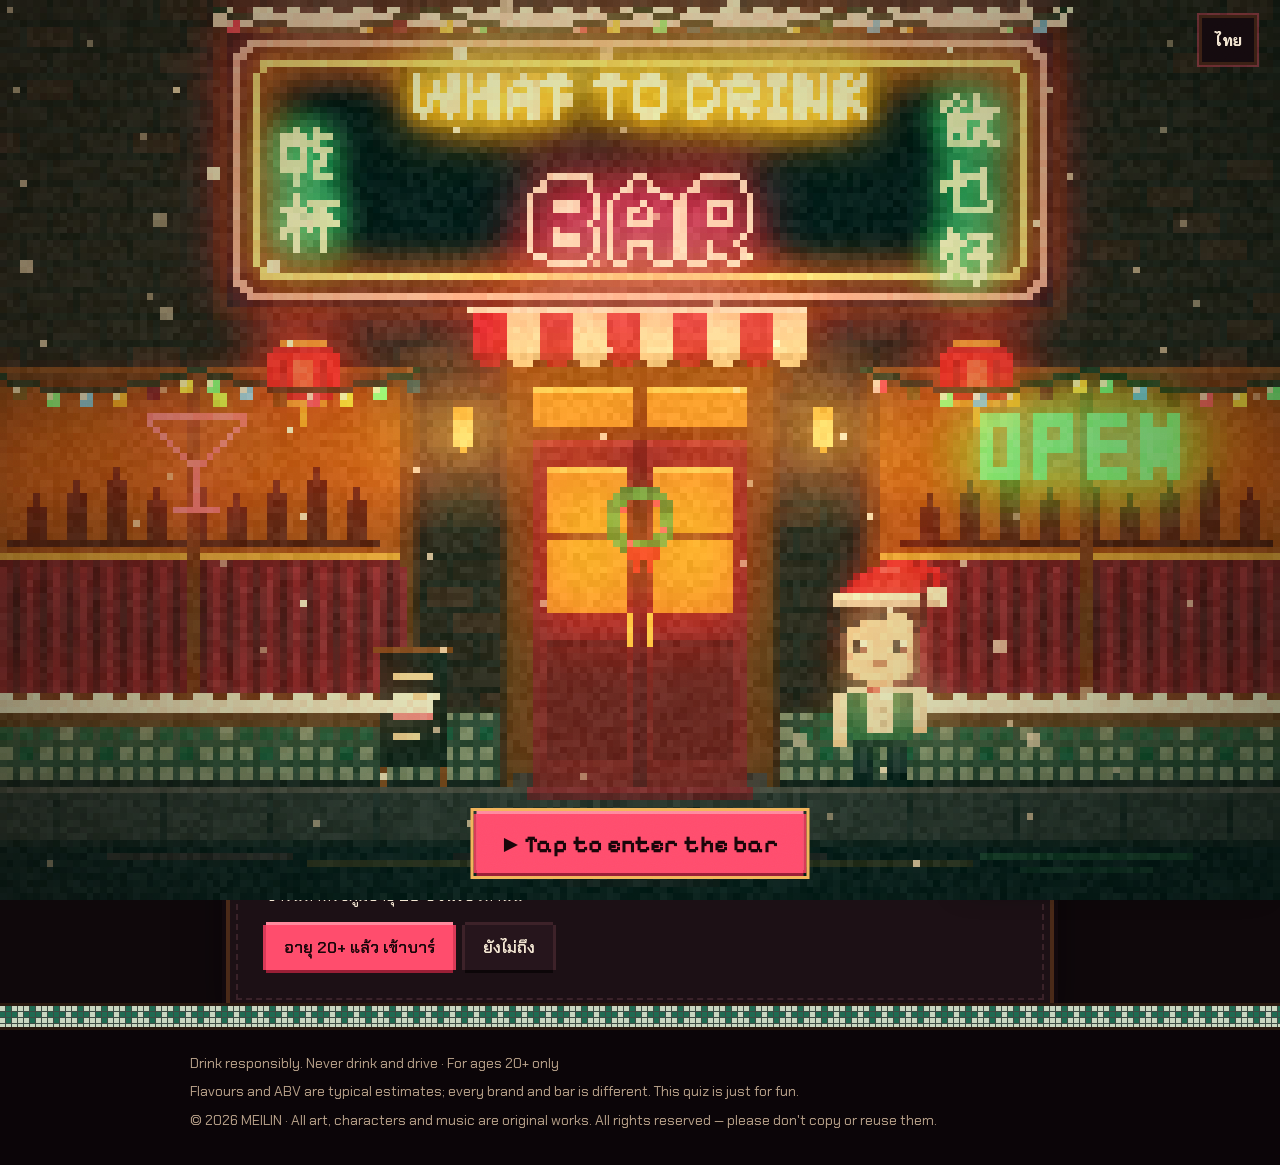
==== what-to-drink/index.html @ ad839361 "Add WHAT TO DRINK BAR game page and link it from projects Co-Authored-By: Claude Opus 5.5 <noreply@a" ====
<!DOCTYPE html>
<html lang="th">
<head>
<meta charset="utf-8">
<meta name="robots" content="noai, noimageai">
<meta name="author" content="MEILIN">
<meta name="viewport" content="width=device-width,initial-scale=1">
<title>วันนี้ดื่มอะไรดี? — What To Drink Bar</title>
<link rel="preconnect" href="https://fonts.googleapis.com">
<link rel="preconnect" href="https://fonts.gstatic.com" crossorigin>
<link href="https://fonts.googleapis.com/css2?family=Chakra+Petch:wght@400;600;700&family=Pixelify+Sans:wght@500;700&family=VT323&family=Noto+Serif+Thai:wght@400;600;700&family=Playfair+Display:ital,wght@0,700;0,800;1,500;1,600&display=swap" rel="stylesheet">
<link href="https://fonts.googleapis.com/css2?family=Noto+Sans+TC:wght@900&text=%E4%BB%8A%E6%99%9A%E9%A3%B2%E4%B9%9C%E5%A5%BD%E4%B9%BE%E6%9D%AF%E9%85%92%E5%90%A7%E9%A6%99%E6%B8%AF%E5%A4%9C%E9%A3%B2%E5%93%81%E5%96%AE%E5%AE%8C&display=swap" rel="stylesheet">
<style>:root{color-scheme:dark;--bg:#0f080b;--wall:#1b0e13;--panel:#1c1015;--panel2:#26151c;--wood:#4a2a18;--wood2:#7a4a2a;--ink:#f3e6d2;--mute:#bba48c;--lamp:#f2b45a;--neon:#ff4d6d;--glass:#9fd8e0;--line:#3d2229}:root[data-theme=light],:root[data-theme=dark]{color-scheme:dark}*{box-sizing:border-box;min-width:0}body{margin:0;background:var(--bg);color:var(--ink);font:16px/1.6 "Chakra Petch",system-ui,sans-serif;overflow-x:clip}.px-font,h1,h2,h3,.nm{font-family:"Pixelify Sans","Chakra Petch",monospace}a{color:var(--lamp)}header{display:flex;align-items:center;justify-content:space-between;gap:12px;flex-wrap:wrap;padding:12px max(4vw,16px);background:#0b0508;border-bottom:4px solid #24121a}.logo{display:flex;align-items:center;gap:10px;font:700 22px "Pixelify Sans",monospace;color:var(--neon);text-shadow:0 0 8px rgba(255,77,109,.6);text-decoration:none}.logo span{color:var(--ink);text-shadow:none;font-family:"Chakra Petch";font-size:15px;font-weight:600}nav{display:flex;gap:6px;flex-wrap:wrap}nav a{color:var(--mute);text-decoration:none;padding:10px 12px;font-weight:600}nav a:hover,nav a:focus-visible{color:var(--ink);outline:none;background:#1e1016}.hero{position:relative;background:var(--wall)}#scene{display:block;width:100%;height:clamp(230px,56.25vw,600px);object-fit:cover;object-position:50% 25%;image-rendering:pixelated}.wrap{max-width:1240px;margin:0 auto;padding:0 max(4vw,16px)}.card{position:relative;max-width:820px;margin:-56px auto 0;background:var(--panel);padding:clamp(20px,3.4vw,36px);box-shadow:0 -4px 0 0 var(--wood),0 4px 0 0 var(--wood),-4px 0 0 0 var(--wood),4px 0 0 0 var(--wood),0 0 0 8px #12090d,0 18px 40px rgba(0,0,0,.6)}.card::before{content:"";position:absolute;inset:6px;border:2px dashed #3a2229;pointer-events:none}h1{font-size:clamp(32px,5vw,48px);line-height:1.3;margin:0 0 10px;padding-top:.08em;text-wrap:balance;color:var(--ink)}h2{font-size:clamp(26px,3.6vw,36px);line-height:1.3;margin:0 0 6px}.lead{color:var(--mute);margin:0 0 20px;max-width:60ch}.btn{appearance:none;border:0;cursor:pointer;font:600 16px "Chakra Petch",sans-serif;color:var(--ink);background:var(--panel2);padding:12px 18px;min-height:44px;box-shadow:0 -3px 0 0 var(--line),0 3px 0 0 #0c0608,-3px 0 0 0 var(--line),3px 0 0 0 var(--line);transition:background .12s,transform .06s}.btn:hover{background:#34202a}.btn:active{transform:translateY(2px)}.btn:focus-visible,.opt:focus-visible,input:focus-visible,.chip:focus-visible{outline:3px solid var(--lamp);outline-offset:3px}.btn.pri{background:var(--neon);color:#1a0509;box-shadow:0 -3px 0 0 #ff8a9e,0 3px 0 0 #9a1f36,-3px 0 0 0 #d93a58,3px 0 0 0 #d93a58}.btn.pri:hover{background:#ff6680}.row{display:flex;gap:12px;flex-wrap:wrap;align-items:center}.prog{display:flex;gap:4px;margin:0 0 18px}.prog i{flex:1;height:10px;background:#2c1820}.prog i.on{background:var(--lamp);box-shadow:0 0 6px rgba(242,180,90,.6)}.qn{font:500 14px/1.5 "Pixelify Sans","Chakra Petch",monospace;color:var(--lamp);margin:0 0 10px}.qt{font-size:clamp(21px,2.8vw,26px);line-height:1.3;font-weight:700;margin:0 0 18px;text-wrap:balance}.opts{display:grid;gap:10px}.opt{display:flex;gap:12px;align-items:center;text-align:left;width:100%;border:0;cursor:pointer;font:500 17px/1.4 "Chakra Petch",sans-serif;color:var(--ink);background:#22131a;padding:13px 16px;min-height:52px;box-shadow:inset 0 0 0 2px #36202a}.opt b{flex:none;display:grid;place-items:center;width:30px;height:30px;background:#3a2229;color:var(--lamp);font:700 15px "Pixelify Sans",monospace}.opt:hover{background:#2e1a23;box-shadow:inset 0 0 0 2px var(--lamp)}.opt:hover b{background:var(--lamp);color:#1a0d05}.back{margin-top:16px;background:none;box-shadow:none;color:var(--mute);padding:10px 0}.back:hover{background:none;color:var(--ink)}.res{display:grid;grid-template-columns:auto minmax(0,1fr);gap:clamp(18px,3vw,32px);align-items:start}.sprite{image-rendering:pixelated;display:block}.big{width:144px;height:180px;background:radial-gradient(circle at 50% 70%,rgba(242,180,90,.18),transparent 70%)}.tag{display:inline-block;font:600 13px "Chakra Petch";padding:3px 10px;background:#2e1a23;color:var(--lamp);margin-right:6px}.nm.huge{font-size:clamp(30px,5vw,46px);line-height:1.05;margin:8px 0 4px;color:var(--ink)}.match{font:700 18px "Pixelify Sans",monospace;color:var(--neon)}.why{margin:12px 0;color:var(--ink)}.bars{display:grid;grid-template-columns:auto minmax(0,1fr);gap:6px 12px;font-size:14px;color:var(--mute);margin:14px 0 6px;max-width:380px}.cells{display:flex;gap:3px;align-items:center}.cells i{width:22px;height:10px;background:#2c1820}.cells i.on{background:var(--glass)}.alts{display:grid;grid-template-columns:repeat(auto-fit,minmax(200px,1fr));gap:12px;margin-top:22px}.mini{display:flex;gap:12px;align-items:center;background:#22131a;padding:12px;box-shadow:inset 0 0 0 2px #36202a}.mini img{width:40px;height:50px;image-rendering:pixelated;flex:none}.mini .nm{font-size:17px;line-height:1.15}.mini small{display:block;color:var(--mute);font-size:13px}.sec{padding:clamp(40px,6vw,72px) 0}.tools{display:flex;gap:10px;flex-wrap:wrap;align-items:center;margin:18px 0 20px}input[type=search]{flex:1 1 240px;font:16px "Chakra Petch";color:var(--ink);background:#1a0e13;border:0;padding:12px 14px;min-height:44px;box-shadow:inset 0 0 0 2px #3a2229}.chip{border:0;cursor:pointer;font:600 15px "Chakra Petch";color:var(--mute);background:#1e1016;padding:10px 14px;min-height:44px}.chip[aria-pressed=true]{background:var(--lamp);color:#1a0d05}.count{color:var(--mute);font-size:14px;margin-left:auto}.shelf{display:grid;grid-template-columns:repeat(auto-fill,minmax(min(100%,250px),1fr));gap:12px}.it{display:flex;gap:12px;background:var(--panel);padding:14px;box-shadow:inset 0 0 0 2px #2c1820;border-bottom:6px solid var(--wood)}.it img{width:48px;height:60px;image-rendering:pixelated;flex:none}.it .nm{font-size:17px;line-height:1.15;margin:0 0 2px}.it p{margin:4px 0 0;font-size:14px;line-height:1.45;color:var(--mute)}.it .meta{font-size:13px;color:var(--lamp)}.empty{color:var(--mute);padding:30px 0}footer{background:#0b0508;color:var(--mute);font-size:14px;padding:28px max(4vw,16px);border-top:4px solid #24121a}footer p{max-width:900px;margin:0 auto 6px}.mk{display:grid;grid-template-columns:auto minmax(0,1fr);gap:clamp(16px,3vw,28px);align-items:start;margin:0 0 20px}.stage{width:156px;padding:14px 14px 10px;background:radial-gradient(ellipse at 50% 35%,rgba(242,180,90,.28),transparent 70%),#130a0d;text-align:center;box-shadow:inset 0 -8px 0 #3a2014}.stage canvas{width:128px;height:192px;margin:0 auto}.stage div{font:700 15px "Pixelify Sans","Chakra Petch";color:var(--lamp);margin-top:6px;min-height:22px}.ctl{display:grid;gap:12px}.grp{display:flex;flex-wrap:wrap;gap:8px;align-items:center}.grp>span{flex:0 0 84px;color:var(--mute);font-size:14px}.sw{width:44px;height:44px;border:0;cursor:pointer;box-shadow:inset 0 0 0 3px #12090d}.sw[aria-pressed=true]{box-shadow:inset 0 0 0 3px #12090d,0 0 0 3px var(--lamp)}.sw:focus-visible{outline:3px solid var(--glass);outline-offset:3px}input[type=text]{width:100%;font:16px "Chakra Petch";color:var(--ink);background:#1a0e13;border:0;padding:11px 14px;min-height:44px;box-shadow:inset 0 0 0 2px #3a2229}input[type=text]:focus-visible{outline:3px solid var(--lamp);outline-offset:3px}.sub{font-weight:700;font-size:19px;margin:6px 0 4px}.sub small{font-weight:400;color:var(--mute);font-size:14px}.outs{display:grid;grid-template-columns:repeat(auto-fill,minmax(min(100%,168px),1fr));gap:10px;margin:10px 0 20px}.oc{display:flex;flex-direction:column;align-items:center;text-align:center;gap:4px;border:0;cursor:pointer;background:#22131a;color:var(--ink);padding:12px 10px;box-shadow:inset 0 0 0 2px #36202a;font:inherit}.oc:hover{background:#2a1820}.oc:focus-visible{outline:3px solid var(--lamp);outline-offset:3px}.oc img{width:48px;height:72px;image-rendering:pixelated}.oc b{font:700 16px "Pixelify Sans","Chakra Petch"}.oc small{color:var(--mute);font-size:13px;line-height:1.35}.oc[aria-pressed=true]{box-shadow:inset 0 0 0 3px var(--lamp);background:#2e1a23}.duo{display:flex;align-items:flex-end;gap:4px;padding:14px 12px 10px;background:radial-gradient(ellipse at 50% 40%,rgba(242,180,90,.22),transparent 70%),#130a0d;box-shadow:inset 0 -8px 0 #3a2014}.duo{justify-content:center}.duo .gl{width:144px;height:180px}.qt .sit.me{color:var(--glass)}.order{margin:14px 0 4px;padding:12px 14px;background:#22131a;box-shadow:inset 4px 0 0 var(--lamp);max-width:520px}.order b{display:block;font-size:14px;color:var(--lamp);margin-bottom:2px}.qt .sit{display:block;font:600 14px "Chakra Petch";color:var(--neon);margin-bottom:4px}.cut{position:fixed;inset:0;z-index:50;background:#0a0507;display:flex;flex-direction:column;align-items:center;justify-content:center;gap:14px;padding:16px}.cut canvas{width:min(96vw,calc(72vh*16/9));aspect-ratio:16/9;height:auto;image-rendering:pixelated;box-shadow:0 0 0 4px #3a2014,0 0 60px rgba(255,77,109,.25)}.cut p{margin:0;min-height:1.6em;font:600 clamp(19px,3vw,26px) "Chakra Petch",sans-serif;color:#fff4a8;text-align:center;text-shadow:2px 2px 0 #000,-2px 2px 0 #000,2px -2px 0 #000,-2px -2px 0 #000;letter-spacing:.02em}.cut .skip{position:absolute;top:14px;right:14px}.arc{margin:22px 0 0;padding:18px 20px;background:#22131a;box-shadow:inset 0 0 0 2px #36202a;text-align:center}.arc .en{display:inline-block;font:700 clamp(26px,4.4vw,38px) "Pixelify Sans","Chakra Petch";background:var(--neon);color:#1a0509;padding:6px 22px;box-shadow:0 4px 0 #9a1f36}.arc .th{margin:12px 0 10px;color:var(--glass);font-weight:600}.chips{display:flex;flex-wrap:wrap;gap:8px;justify-content:center}.chips span{padding:6px 14px;background:#2e1a23;box-shadow:inset 0 0 0 2px var(--lamp);color:var(--ink);font-weight:600}.info{display:grid;gap:12px;margin-top:14px}.info section{padding:16px 18px;background:#1f1117;box-shadow:inset 0 0 0 2px #2e1a22}.info h3{margin:0 0 6px;font-size:19px;color:var(--lamp)}.info p{margin:0 0 8px}.info ul{margin:4px 0 0;padding-left:20px}.info li{margin:4px 0}.info .rare{color:var(--mute);font-size:14px;margin:8px 0 0}.sd{list-style:none;padding:0!important}.sd b{color:var(--glass);margin-right:6px}.share{margin-top:18px;padding:18px;background:#1f1117;box-shadow:inset 0 0 0 2px #2e1a22;display:grid;grid-template-columns:minmax(0,220px) minmax(0,1fr);gap:18px;align-items:start}.share img{width:100%;aspect-ratio:9/16;display:block;box-shadow:0 0 0 3px #3a2014;background:#140a0e}.share h3{margin:0 0 6px;font-size:19px;color:var(--lamp)}@media(max-width:600px){.share{grid-template-columns:1fr}.share img{max-width:240px}}.hero{overflow:hidden}.hero::before{content:"";position:absolute;left:0;right:0;top:0;height:clamp(10px,2.2vw,22px);background:#000;z-index:1}.stamp{position:absolute;bottom:clamp(40px,7.5vw,76px);right:max(4vw,16px);z-index:1;font:clamp(16px,2.4vw,24px) "VT323",monospace;color:#ff8a2a;text-shadow:0 0 6px rgba(255,120,40,.8);letter-spacing:.08em;pointer-events:none}body::after{content:"";position:fixed;inset:0;pointer-events:none;z-index:60;opacity:.07;mix-blend-mode:overlay;background-image:url("data:image/svg+xml,%3Csvg xmlns='http://www.w3.org/2000/svg' width='160' height='160'%3E%3Cfilter id='n'%3E%3CfeTurbulence type='fractalNoise' baseFrequency='.9' numOctaves='2' stitchTiles='stitch'/%3E%3C/filter%3E%3Crect width='100%25' height='100%25' filter='url(%23n)'/%3E%3C/svg%3E")}.juke{position:fixed;right:max(2vw,10px);bottom:max(2vw,10px);z-index:55;display:flex;align-items:center;gap:6px;background:#140a0e;padding:6px;box-shadow:0 0 0 3px #3a2014,0 10px 30px rgba(0,0,0,.6);max-width:calc(100vw - 20px)}.juke button{appearance:none;border:0;cursor:pointer;background:#2a1820;color:var(--ink);font:600 15px "Chakra Petch";min-width:44px;min-height:44px;padding:0 10px}.juke button:hover{background:#3a2229}.juke button:focus-visible{outline:3px solid var(--lamp);outline-offset:2px}.juke .pl{background:var(--neon);color:#1a0509}.juke .tt{padding:0 8px;line-height:1.2;min-width:0}.juke .tt b{display:block;font-size:14px;white-space:nowrap;overflow:hidden;text-overflow:ellipsis;max-width:180px}.juke .tt small{color:var(--mute);font-size:12px;white-space:nowrap}@media(max-width:600px){.juke .tt b{max-width:110px}}.nb{appearance:none;border:0;background:none;cursor:pointer;color:var(--mute);font:600 16px "Chakra Petch";padding:10px 12px;min-height:44px}.nb:hover,.nb:focus-visible{color:var(--ink);outline:none;background:#1e1016}.nb.nbk{color:var(--lamp)}body:not(.in) .in-only{display:none}body.focus nav,body.focus footer,body.focus .jmini .tt{display:none}body.focus .jmini{opacity:.75}body.focus .jmini:hover,body.focus .jmini:focus-within{opacity:1}body.lock{overflow:hidden}.jmini{position:fixed;right:max(2vw,10px);bottom:max(2vw,10px);z-index:55;display:flex;align-items:center;gap:6px;background:#140a0e;padding:5px;box-shadow:0 0 0 3px #3a2014,0 10px 30px rgba(0,0,0,.6);max-width:calc(100vw - 20px);transition:opacity .2s}.jmini button{appearance:none;border:0;cursor:pointer;background:#2a1820;color:var(--ink);font:600 15px "Chakra Petch";min-width:44px;min-height:44px;padding:0 8px;display:grid;place-items:center}.jmini button:hover{background:#3a2229}.jmini button:focus-visible{outline:3px solid var(--lamp);outline-offset:2px}.jmini .pl{background:var(--neon);color:#1a0509}.jmini .jo svg{display:block;image-rendering:pixelated}.jmini .tt{padding:0 8px;line-height:1.2}.jmini .tt b{display:block;font-size:14px;white-space:nowrap;overflow:hidden;text-overflow:ellipsis;max-width:180px}.jmini .tt small{color:var(--mute);font-size:12px;white-space:nowrap}@media(max-width:600px){.jmini .tt b{max-width:110px}}.ov.lg{z-index:57;padding:14px 10px 200px;background:#0b0608}body.lgon .jmini{z-index:58}.lgw{width:min(960px,100%)}.ntbar{display:flex;align-items:center;gap:12px;margin:0 0 8px;font:600 15px "Chakra Petch",sans-serif;color:var(--lamp)}.ntpr{flex:1;height:6px;background:#2c1820}.ntpr i{display:block;height:100%;width:0;background:var(--neon);transition:width .4s}.ntui{margin-top:12px;padding:14px 16px;background:#140a0e;box-shadow:inset 0 0 0 2px #3a2014;min-height:150px}.ntnar{margin:0 0 8px;color:var(--mute);font-style:italic}.ntsay{margin:0 0 10px;font-size:17px;line-height:1.55}.ntsay b{display:block;font:700 13px "Chakra Petch",sans-serif;color:var(--neon);margin-bottom:2px}.ntout{margin:0 0 10px;color:var(--glass);min-height:1em}.ntc{flex-direction:column;align-items:stretch}.ntc .btn{text-align:left}.ntpath{display:flex;flex-wrap:wrap;gap:4px;margin:10px 0 0}.ntpath i{width:14px;height:14px;background:#5a4a50}.ntpath i.g{background:#4ac07a}.ntpath i.r{background:#e8304a}.lghd{display:flex;justify-content:space-between;align-items:center;gap:12px;margin:0 0 10px}.lghd h2{margin:0;font:700 clamp(22px,3vw,30px) "Pixelify Sans","Chakra Petch";color:var(--ink);display:flex;align-items:center;gap:10px}.lgst{position:relative;overflow:hidden;box-shadow:0 0 0 3px #3a2014,0 12px 40px rgba(0,0,0,.6);background:#0a0507}.lgst canvas{display:block;width:100%;height:auto;image-rendering:pixelated;transition:transform .9s ease,filter .9s}.lgbt{position:absolute;left:43.3%;top:41%;width:13.4%;height:33%;appearance:none;border:0;background:none;cursor:pointer;padding:0}.lgbt:focus-visible{outline:3px solid var(--lamp)}.lgm{display:flex;align-items:center;gap:12px;margin:14px 0 4px}.lgbar{flex:1;height:16px;background:#1a0e12;box-shadow:inset 0 0 0 2px #3d2229}.lgbar i{display:block;height:100%;width:0;background:linear-gradient(90deg,#5aff9a,#f2b45a 45%,#ff4d6d 75%,#c070ff);transition:width .6s}.lgm b{font:700 17px "Pixelify Sans","Chakra Petch";min-width:7.5em;text-align:right;color:var(--lamp)}.lgs{display:flex;flex-wrap:wrap;justify-content:space-between;gap:4px 16px;margin:0 0 14px;color:var(--mute);font-size:14px}.lgact{margin-bottom:12px}.lgmenu{background:#1c1015;box-shadow:inset 0 0 0 2px #36202a;padding:12px;margin-bottom:12px}.lgmenu input{width:100%;font:16px "Chakra Petch";padding:10px 12px;background:#0f080b;color:var(--ink);border:0;box-shadow:inset 0 0 0 2px #3d2229;min-height:44px}.lgchips{display:flex;flex-wrap:wrap;gap:6px;margin:10px 0}.lglist{display:grid;grid-template-columns:repeat(auto-fill,minmax(min(100%,210px),1fr));gap:6px;max-height:min(52vh,460px);overflow:auto;padding-right:4px}.lgd{display:grid;grid-template-columns:32px minmax(0,1fr);grid-template-rows:auto auto;column-gap:10px;align-items:center;text-align:left;border:0;cursor:pointer;background:#26151c;color:var(--ink);padding:6px 10px 6px 6px;font:inherit;min-height:52px}.lgd:hover,.lgd:focus-visible{background:#33202a;outline:2px solid var(--lamp)}.lgd img{grid-row:span 2;width:32px;height:40px;image-rendering:pixelated}.lgd b{font-size:15px;line-height:1.25}.lgd small{color:var(--mute);font-size:13px}.lgnone{color:var(--mute);margin:8px}.lgnote{font-size:13px;color:var(--mute);margin:6px 0 0}.lgin{margin-top:22px;padding:14px 16px;background:#1a0f14;box-shadow:inset 0 0 0 2px #2a5a46,0 0 18px rgba(58,216,144,.12)}.lgin p{margin:0 0 10px}.oc .tol{font-style:normal;color:var(--lamp);font:600 13px "Chakra Petch"}.lend{position:fixed;inset:0;z-index:59;background:#000;display:grid;place-items:center}.lfr{position:relative;width:min(100vw,177.7vh);aspect-ratio:16/9}.lfr canvas{display:block;width:100%;height:100%;image-rendering:pixelated}.lsub{position:absolute;left:4%;right:4%;bottom:1.2%;margin:0;text-align:center;color:#fff;font:600 clamp(13px,2.1vw,22px)/1.3 "Chakra Petch",sans-serif;text-shadow:0 0 3px #000,0 2px 0 #000,0 -1px 0 #000}.lsub small{display:block;font-size:.72em;color:#f2e8a0;font-weight:400}.lcard{position:fixed;inset:0;overflow:auto;display:flex;flex-direction:column;align-items:center;justify-content:center;gap:8px;padding:6% 8%;text-align:center;background:rgba(6,2,4,.78)}.lcard .wan{margin:0;font:900 clamp(56px,11vw,120px)/1 "Noto Sans TC","Noto Sans CJK TC","PingFang TC",serif;color:#f4e4c8;text-shadow:0 0 18px rgba(255,77,109,.6)}.lcard h2{margin:0;font:700 clamp(20px,3vw,32px) "Pixelify Sans","Chakra Petch";color:var(--lamp)}.lmo{margin:0;max-width:44em;font-size:clamp(14px,1.7vw,17px)}.lstat{margin:0 0 6px;color:var(--mute);font-size:14px}.lend .skip{position:fixed;top:14px;right:14px;z-index:2}@media(max-width:600px){.lgm b{min-width:6em}.lcard{padding:4%}.lcard .lmo{font-size:13px}}.ov{position:fixed;inset:0;z-index:58;background:rgba(8,4,5,.88);overflow:auto;padding:68px 12px 40px;display:flex;justify-content:center;align-items:flex-start}.ov .ox{position:fixed;top:12px;right:12px;z-index:5}.strip{margin:16px 0 10px;text-align:center;font:600 13px "Chakra Petch";color:#ffe9b0;background:#1a0a06;padding:6px;box-shadow:inset 0 0 0 2px #c9a14a}.cards{display:grid;grid-template-columns:1fr 1fr;gap:6px;padding:10px;background:#140806;box-shadow:inset 0 0 0 3px #c9a14a,inset 0 0 20px rgba(255,180,100,.25)}@media(max-width:420px){.cards{grid-template-columns:1fr}}.tc{display:grid;grid-template-columns:auto minmax(0,1fr);align-items:stretch;border:0;padding:0;cursor:pointer;background:#f6ecd4;color:#2a140c;text-align:left;box-shadow:inset 0 0 0 2px #c8b48a;min-height:54px;font:inherit}.tc .no{display:grid;place-items:center;width:40px;background:#b8202e;color:#ffe9b0;font:700 15px "Pixelify Sans",monospace}.tc .ti{padding:5px 9px;display:flex;flex-direction:column;justify-content:center;line-height:1.25}.tc .ti b{font-size:14.5px;white-space:nowrap;overflow:hidden;text-overflow:ellipsis}.tc .ti small{font-size:12px;color:#6a4a32;border-top:1px solid #d8c4a0;margin-top:3px;padding-top:2px;white-space:nowrap;overflow:hidden;text-overflow:ellipsis}.tc:hover{background:#fff6e0}.tc:focus-visible{outline:3px solid var(--lamp);outline-offset:2px}.tc[aria-pressed=true]{box-shadow:inset 0 0 0 3px var(--neon),0 0 14px rgba(255,77,109,.55)}.tc[aria-pressed=true] .no{background:var(--neon);color:#1a0509}.jctl{display:flex;justify-content:center;gap:10px;margin:16px 0 8px}.jopts{display:flex;gap:6px 18px;justify-content:center;flex-wrap:wrap;color:#ffe9b0;font-size:14px}.coin{position:absolute;right:14px;top:50%;transform:translateY(-50%);background:#1a0a06;color:var(--lamp);font:22px/1 "VT323",monospace;padding:4px 8px;box-shadow:inset 0 0 0 2px #c9a14a}.bkov{align-items:flex-start}.book{width:min(1100px,100%);margin:0 auto}.gbtn{appearance:none;cursor:pointer;margin-top:18px;background:transparent;color:#f3d890;border:2px solid #c9a14a;padding:10px 22px;min-height:46px;font:600 16px "Noto Serif Thai",serif;letter-spacing:.04em}.gbtn:hover{background:rgba(201,161,74,.15)}.gbtn:focus-visible{outline:3px solid #f3d890;outline-offset:3px}.bkbar{display:flex;flex-wrap:wrap;gap:10px;align-items:flex-end;justify-content:space-between;margin:0 0 -2px;padding:0 10px}.ribs{display:flex;flex-wrap:wrap;gap:6px}.rib{appearance:none;border:0;cursor:pointer;background:var(--c);color:#fff4dc;font:600 14px "Noto Serif Thai",serif;padding:8px 12px 16px;min-height:44px;clip-path:polygon(0 0,100% 0,100% 100%,50% 80%,0 100%);transition:transform .15s}.rib:hover,.rib[aria-current=true]{transform:translateY(4px)}.rib:focus-visible{outline:3px solid #f3d890;outline-offset:2px}.bksearch{display:flex;gap:8px;align-items:center;flex:1 1 260px;max-width:380px;margin-bottom:8px}.bksearch input{flex:1;font:16px "Noto Serif Thai",serif;color:#2a1a12;background:#f6ecd6;border:0;padding:10px 12px;min-height:44px;box-shadow:inset 0 0 0 2px #c9a14a}.bksearch input:focus-visible{outline:3px solid var(--lamp);outline-offset:2px}.spread{position:relative;display:grid;grid-template-columns:1fr 1fr;background:linear-gradient(90deg,#4a0f18,#6a1a24 49.5%,#2a080e 50%,#6a1a24 50.5%,#4a0f18);padding:12px;border-radius:8px;box-shadow:0 0 0 3px #2a0a10,0 30px 60px rgba(0,0,0,.7);perspective:2200px}.spread.one{grid-template-columns:1fr}.pg{position:relative;color:#2a1a12;padding:30px clamp(20px,3vw,40px) 52px;font:15px/1.6 "Noto Serif Thai",serif;min-height:640px;background:linear-gradient(90deg,#efe0c0,#f6ecd6 9%,#f8eedb 50%,#f6ecd6 91%,#ecdcb8)}.pg.L,.face.L{border-radius:4px 0 0 4px;box-shadow:inset -28px 0 30px -20px rgba(80,44,10,.5),inset 0 0 0 1px #d8c4a0}.pg.R,.face.R{border-radius:0 4px 4px 0;box-shadow:inset 28px 0 30px -20px rgba(80,44,10,.5),inset 0 0 0 1px #d8c4a0}.spread.one .pg.L{border-radius:4px;box-shadow:inset 0 0 0 1px #d8c4a0,inset 18px 0 24px -18px rgba(80,44,10,.4)}.pg.turn{animation:turn .35s ease-out}@keyframes turn{from{opacity:.2;transform:translateX(18px)}}.run{font:italic 600 13px "Playfair Display","Noto Serif Thai",serif;color:#8a5a3a;text-align:center;letter-spacing:.14em;border-bottom:1px solid #c8a878;padding-bottom:6px;margin-bottom:14px}.folio{position:absolute;bottom:16px;left:0;right:0;text-align:center;font:italic 500 15px "Playfair Display",serif;color:#8a5a3a}.orn{color:#a8783a;text-align:center;letter-spacing:.3em}.chap{text-align:center;margin:4px 0 12px}.chap span{font:italic 600 15px "Playfair Display","Noto Serif Thai",serif;color:#8a5a3a;letter-spacing:.1em}.chap h3{margin:2px 0 6px;font:800 clamp(28px,3.4vw,36px)/1.35 "Playfair Display","Noto Serif Thai",serif;color:#6a1420}.chap p{margin:0 auto 6px;max-width:44ch;font-size:14px;color:#5a3a26}.be{display:grid;grid-template-columns:40px minmax(0,1fr);gap:14px;padding:11px 6px;border-bottom:1px dotted #c8a878}.be:last-of-type{border-bottom:0}.be img{width:40px;height:50px;image-rendering:pixelated;margin-top:4px}.be-h{display:flex;align-items:baseline;gap:8px}.be-n{font:700 19px/1.2 "Playfair Display","Noto Serif Thai",serif;color:#2a1208}.be-dots{flex:1;min-width:16px;border-bottom:2px dotted #a88a60;transform:translateY(-5px)}.be-abv{font:italic 600 15px "Playfair Display",serif;color:#8a1a26;white-space:nowrap}.be-d{margin:3px 0 0;font-size:14.5px;line-height:1.55}.be-t{margin:3px 0 0;font-size:13px;color:#7a5a3e;font-style:italic}.be.hl{background:rgba(201,161,74,.25);box-shadow:inset 0 0 0 2px #c9a14a}.intro{text-align:center;padding-top:30px}.intro .kick{font:italic 600 15px "Playfair Display",serif;color:#8a5a3a;letter-spacing:.12em;margin:0}.intro h3{margin:8px 0 2px;font:800 40px/1.35 "Noto Serif Thai",serif;color:#6a1420}.intro .sub{font:italic 600 17px "Playfair Display",serif;color:#8a5a3a;margin:0 0 10px}.intro p{max-width:40ch;margin:10px auto}.how{margin:22px auto 10px;max-width:380px;text-align:left;padding:14px 16px;box-shadow:inset 0 0 0 1px #c8a878;background:rgba(255,255,255,.35)}.how b{display:block;text-align:center;font-weight:700;color:#6a1420;margin-bottom:6px}.small{font-size:13px;color:#7a5a3e}.toch{margin:8px 0 18px;text-align:center;font:800 34px "Noto Serif Thai",serif;color:#6a1420}.toc{list-style:none;padding:0;margin:0 auto;max-width:440px}.toc li{margin:0 0 6px}.toc button{appearance:none;border:0;background:none;cursor:pointer;width:100%;display:flex;align-items:baseline;gap:10px;padding:10px 4px;font:inherit;color:#2a1a12;text-align:left;min-height:44px}.toc button:hover{background:rgba(201,161,74,.18)}.toc button:focus-visible{outline:2px solid #8a1a26}.toc span{font:italic 600 15px "Playfair Display",serif;color:#8a5a3a;flex:none;width:64px}.toc b{font-size:18px}.toc i{flex:1;border-bottom:2px dotted #a88a60;transform:translateY(-5px)}.toc em{font:italic 600 16px "Playfair Display",serif;color:#8a1a26}.endp{text-align:center;padding-top:34%;color:#7a5a3e}.endp .orn{font-size:28px}.flip{position:absolute;top:12px;bottom:12px;width:calc(50% - 12px);transform-style:preserve-3d;z-index:3;pointer-events:none}.flip.fwd{left:50%;transform-origin:left center;animation:flipF .6s ease-in-out forwards}.flip.back{left:12px;transform-origin:right center;animation:flipB .6s ease-in-out forwards}.flip .face{position:absolute;inset:0;min-height:0;overflow:hidden;backface-visibility:hidden;-webkit-backface-visibility:hidden}.flip .face.b{transform:rotateY(180deg)}@keyframes flipF{to{transform:rotateY(-180deg)}}@keyframes flipB{to{transform:rotateY(180deg)}}.bknav{display:flex;align-items:center;justify-content:center;gap:14px;margin:14px 0 0;color:#e8c878;font:italic 600 15px "Playfair Display","Noto Serif Thai",serif}.bknav .gbtn{margin:0;padding:8px 16px}.bknav .gbtn:disabled{opacity:.35;cursor:default}@media(max-width:600px){.pg{min-height:0;padding:24px 18px 50px}.bkbar{padding:0}}.jk{--p:6px;position:relative;width:min(520px,100%);margin:0 auto;padding:6px;background:#120603;clip-path:polygon(calc(5*var(--p)) 0,calc(100% - 5*var(--p)) 0,calc(100% - 5*var(--p)) var(--p),calc(100% - 3*var(--p)) var(--p),calc(100% - 3*var(--p)) calc(2*var(--p)),calc(100% - 2*var(--p)) calc(2*var(--p)),calc(100% - 2*var(--p)) calc(3*var(--p)),calc(100% - var(--p)) calc(3*var(--p)),calc(100% - var(--p)) calc(5*var(--p)),100% calc(5*var(--p)),100% 100%,0 100%,0 calc(5*var(--p)),var(--p) calc(5*var(--p)),var(--p) calc(3*var(--p)),calc(2*var(--p)) calc(3*var(--p)),calc(2*var(--p)) calc(2*var(--p)),calc(3*var(--p)) calc(2*var(--p)),calc(3*var(--p)) var(--p),calc(5*var(--p)) var(--p))}.jkb{padding:16px 16px 16px;clip-path:polygon(calc(5*var(--p)) 0,calc(100% - 5*var(--p)) 0,calc(100% - 5*var(--p)) var(--p),calc(100% - 3*var(--p)) var(--p),calc(100% - 3*var(--p)) calc(2*var(--p)),calc(100% - 2*var(--p)) calc(2*var(--p)),calc(100% - 2*var(--p)) calc(3*var(--p)),calc(100% - var(--p)) calc(3*var(--p)),calc(100% - var(--p)) calc(5*var(--p)),100% calc(5*var(--p)),100% 100%,0 100%,0 calc(5*var(--p)),var(--p) calc(5*var(--p)),var(--p) calc(3*var(--p)),calc(2*var(--p)) calc(3*var(--p)),calc(2*var(--p)) calc(2*var(--p)),calc(3*var(--p)) calc(2*var(--p)),calc(3*var(--p)) var(--p),calc(5*var(--p)) var(--p));background:repeating-linear-gradient(0deg,transparent 0 22px,rgba(0,0,0,.22) 22px 24px),linear-gradient(90deg,#3a180a 0 6px,#5a2a12 6px 12px,#7a4020 12px calc(100% - 12px),#5a2a12 calc(100% - 12px) calc(100% - 6px),#2a1006 calc(100% - 6px))}#jkcv{display:block;width:min(100%,400px);height:auto;aspect-ratio:128/112;margin:0 auto;image-rendering:pixelated}.jnow{margin:12px 0 0;padding:8px 10px;text-align:center;font:700 15px "Pixelify Sans","Chakra Petch",monospace;color:#ffb04a;background:#140806;box-shadow:inset 0 0 0 3px #2a1206,0 0 0 3px #c9a14a;min-height:3.4em}.jnow small{display:block;color:#c89a5a;font:500 13px "Chakra Petch",sans-serif}.strip{font-family:"Pixelify Sans","Chakra Petch",monospace}.cbtn{appearance:none;border:0;cursor:pointer;min-width:58px;min-height:48px;padding:0 14px;font:700 16px "Pixelify Sans","Chakra Petch",monospace;color:#1a0a04;background:#c8ccd4;box-shadow:inset 4px 4px 0 #f4f6fa,inset -4px -4px 0 #8a8e98,0 0 0 3px #1a0a04,0 7px 0 0 #1a0a04}.cbtn.jbg{background:#ff4d6d;color:#fff;min-width:124px;box-shadow:inset 4px 4px 0 #ff9aac,inset -4px -4px 0 #b02a44,0 0 0 3px #1a0a04,0 7px 0 0 #1a0a04}.cbtn:active{transform:translateY(4px);box-shadow:inset 4px 4px 0 #8a8e98,inset -4px -4px 0 #f4f6fa,0 0 0 3px #1a0a04}.cbtn.jbg:active{box-shadow:inset 4px 4px 0 #b02a44,inset -4px -4px 0 #ff9aac,0 0 0 3px #1a0a04}.cbtn:focus-visible{outline:3px solid var(--lamp);outline-offset:5px}.jctl{margin:18px 0 14px}.tg{display:flex;gap:8px;align-items:center;min-height:44px;cursor:pointer;font-family:"Pixelify Sans","Chakra Petch",monospace}.tg input{appearance:none;-webkit-appearance:none;width:22px;height:22px;margin:0;background:#140806;box-shadow:inset 0 0 0 3px #c9a14a;cursor:pointer}.tg input:checked{background:#ff4d6d;box-shadow:inset 0 0 0 3px #c9a14a,inset 0 0 0 6px #140806}.tg input:focus-visible{outline:3px solid var(--lamp);outline-offset:2px}.grill{position:relative;height:60px;margin:10px 0 0;background:repeating-linear-gradient(90deg,#c8ccd4 0 6px,#1a0a04 6px 12px);box-shadow:inset 0 0 0 4px #8a8e98,inset 0 0 0 8px #1a0a04}.cover{width:min(400px,84vw);margin:10px auto;text-align:center}.covbtn{appearance:none;border:0;padding:0;background:none;cursor:pointer;display:block;width:100%;transform-origin:left center}.covbtn canvas{display:block;width:100%;height:auto;aspect-ratio:3/4;image-rendering:pixelated;box-shadow:8px 8px 0 #0a0406}.covbtn:hover canvas{filter:brightness(1.1)}.covbtn:focus-visible{outline:3px solid #f3d890;outline-offset:6px}.covtap{margin:24px 0 4px;font:700 18px "Pixelify Sans","Chakra Petch",monospace;color:#f3d890;animation:fblink 1.1s steps(2) infinite}.cover .ct{margin:0;font:14px "Chakra Petch",sans-serif;color:#d8b878}.cover.opening .covbtn{animation:coverOpen .65s ease-in forwards}.cover.opening .covtap,.cover.opening .ct{visibility:hidden}@keyframes coverOpen{to{transform:perspective(1600px) rotateY(-95deg);opacity:0}}@keyframes fblink{50%{opacity:.4}}.sr{position:absolute;width:1px;height:1px;overflow:hidden;clip-path:inset(50%);white-space:nowrap}body.atfront{overflow:hidden}.front{position:fixed;inset:0;z-index:56;background:#07060d;overflow:hidden}.front canvas{position:absolute;top:0;display:block;image-rendering:pixelated;cursor:pointer}.fgo{position:absolute;left:50%;bottom:max(3vh,14px);transform:translateX(-50%);white-space:nowrap;font:700 clamp(18px,3vw,24px) "Pixelify Sans","Chakra Petch",monospace;padding:14px 26px;animation:fblink 1.1s steps(2) infinite}.fgo:active{transform:translate(-50%,2px)}.fgo:hover,.fgo:focus-visible{animation:none}.flang{position:absolute;top:max(2vh,10px);right:max(2vw,10px);z-index:2;appearance:none;border:0;cursor:pointer;background:#140a0e;color:var(--ink);font:700 16px "Pixelify Sans","Chakra Petch",monospace;min-width:52px;min-height:44px;padding:0 12px;box-shadow:0 0 0 3px #3a2014,0 0 0 5px #ff4d6d55}.flang:hover,.flang:focus-visible{background:#2a1820;outline:3px solid var(--lamp);outline-offset:3px}.nb.nbl{color:var(--ink);font-family:"Pixelify Sans","Chakra Petch",monospace;letter-spacing:.04em}.bt{position:absolute;z-index:2;appearance:none;border:0;background:none;cursor:pointer;padding:0}.bt:focus-visible{outline:3px solid var(--lamp);outline-offset:2px}.bthint{position:absolute;left:50%;bottom:100%;transform:translateX(-50%);white-space:nowrap;background:#f3e6d2;color:#1a0d05;font:700 13px "Pixelify Sans","Chakra Petch",monospace;padding:4px 8px;box-shadow:0 0 0 3px #1a0d05;animation:bob 1s steps(2) infinite}.bthint::after{content:"";position:absolute;left:50%;top:100%;margin-left:-3px;width:6px;height:6px;background:#f3e6d2;box-shadow:3px 0 0 #1a0d05,-3px 0 0 #1a0d05,0 3px 0 #1a0d05}@keyframes bob{50%{transform:translate(-50%,-3px)}}.bt.seen .bthint{display:none}.bt.seen:hover .bthint,.bt.seen:focus-visible .bthint{display:block;animation:none}body.focus .bthint{display:none!important}.dlg{position:fixed;left:50%;bottom:max(2vw,14px);transform:translateX(-50%);z-index:59;width:min(760px,calc(100vw - 24px));display:grid;grid-template-columns:auto minmax(0,1fr);gap:14px;align-items:start;background:#140a0e;padding:14px 16px 16px;box-shadow:0 -4px 0 0 var(--wood2),0 4px 0 0 var(--wood),-4px 0 0 0 var(--wood),4px 0 0 0 var(--wood),0 0 0 8px #0a0507,0 14px 40px rgba(0,0,0,.7);cursor:default}.dlg canvas{width:80px;height:88px;background:#2a151b;box-shadow:inset 0 0 0 3px #3d2229}.dlgn{display:block;font:700 15px "Pixelify Sans","Chakra Petch",monospace;color:var(--neon);padding-right:44px}#dlgt{margin:2px 0 12px;font-size:17px;line-height:1.55}#dlgt .rest{visibility:hidden}.dlgc{display:flex;flex-wrap:wrap;gap:10px;min-height:44px}.dlgc .btn{padding:8px 14px;font-size:15px}.dlgx{position:absolute;top:4px;right:4px;appearance:none;border:0;background:none;color:var(--mute);cursor:pointer;width:44px;height:44px;font:700 16px "Chakra Petch",sans-serif}.dlgx:hover,.dlgx:focus-visible{color:var(--ink);background:#2a1820;outline:none}body.atfront .dlgx{display:none}@media(max-width:600px){.dlg{gap:10px;padding:12px}.dlg canvas{width:50px;height:55px}#dlgt{font-size:16px}}@media(prefers-reduced-motion:reduce){.fgo,.covtap,.bthint{animation:none}}.jvol{display:flex;align-items:center;justify-content:center;gap:12px;flex-wrap:wrap;margin:8px 0 14px;color:#ffe9b0;font:700 14px "Pixelify Sans","Chakra Petch",monospace}.cbtn.vb{position:relative;min-width:48px;padding:0}.vb::before,.vb.plus::after{content:"";position:absolute;left:50%;top:50%;transform:translate(-50%,-50%);background:#1a0a04}.vb::before{width:16px;height:4px}.vb.plus::after{width:4px;height:16px}.vb:disabled{opacity:.45;cursor:default}.vbar{display:flex;align-items:flex-end;gap:3px;height:40px;padding:7px 8px;background:#140806;box-shadow:inset 0 0 0 3px #c9a14a}.vbar i{width:9px;height:calc(6px + var(--k)*2px);background:#3a2218}.vbar i.on{background:#ffb04a}.vbar i.on:nth-child(n+9){background:#ff4d6d}#result>.qn{text-align:center;font-size:16px;margin-bottom:14px}.res{align-items:center;padding:clamp(14px,2.4vw,22px);background:#1f1117;box-shadow:inset 0 0 0 2px #2e1a22}.res .why{margin:10px 0 0;color:var(--mute);max-width:46ch}.res .match{display:inline-block;margin-top:4px;padding:2px 10px;background:#2e1a23;box-shadow:inset 0 0 0 2px var(--neon)}.order{max-width:none;margin:12px 0 0;padding:14px 18px}.taste{margin-top:12px;padding:16px 18px;background:#1f1117;box-shadow:inset 0 0 0 2px #2e1a22}.taste h3{margin:0 0 10px;font-size:19px;color:var(--lamp)}.taste .bars{display:grid;grid-template-columns:repeat(auto-fill,minmax(190px,1fr));gap:8px 28px;max-width:none;margin:0;font-size:15px}.bar{display:grid;grid-template-columns:76px minmax(0,1fr);gap:10px;align-items:center}.bar .cells i{flex:1;max-width:34px;height:12px}.arc{margin-top:12px}.info{grid-template-columns:repeat(auto-fit,minmax(min(100%,300px),1fr));margin-top:12px}.info section:last-child{grid-column:1/-1}.share{margin-top:12px}@media(max-width:600px){.res{justify-items:center;text-align:center}.res .why{margin-inline:auto}}.hide{display:none!important}.toast{color:var(--glass);font-size:14px}@media(max-width:600px){.card{margin-top:-28px}.res,.mk{grid-template-columns:1fr;justify-items:start}.stage{margin:0 auto}.duo .gl{width:112px;height:140px}.grp>span{flex-basis:100%}.count{margin-left:0;width:100%}}@media(prefers-reduced-motion:reduce){*{transition:none!important}}@media(max-width:600px){#scene{height:clamp(270px,74vw,420px);object-position:50% 60%}.card{margin-top:-14px}.res{grid-template-columns:1fr;justify-items:center;text-align:center;gap:14px}.res>div{width:100%}.res .duo{width:100%;max-width:300px;margin:0 auto}.duo .gl{width:128px;height:160px}.res .tag{margin:0 3px 6px}.res .nm.huge{margin:6px 0}.res .match{margin:2px auto 0}.res .why{margin:10px auto 0;font-size:16px}.order{font-size:15px}.opt{font:500 16px/1.45 "Chakra Petch",sans-serif;padding:12px 14px}}.arc{position:relative;padding:22px 18px 20px;background:radial-gradient(ellipse at 50% 0%,rgba(232,184,74,.16),transparent 70%),#1c0f15;box-shadow:inset 0 0 0 2px #3a2229,inset 0 0 0 6px #1c0f15,inset 0 0 0 8px #5a2a30}.arc .th{font-size:17px;margin:14px 0 12px}.chips{gap:8px 10px}.chips>span{padding:5px 12px 6px;font:600 15px/1.3 "Chakra Petch",sans-serif;background:#0f6b4f;color:#f3ead6;box-shadow:inset 0 -3px 0 #0a4a37,0 0 0 2px #1c0f15,0 0 0 4px #2f9a74}.chips>span::before{content:"✦ ";color:#e8d48a}.logo .hk{font:900 18px "Noto Sans TC","Noto Sans CJK TC","PingFang TC","Microsoft JhengHei",sans-serif;font-style:normal;color:#c8ffe0;text-shadow:0 0 6px #3ad890,0 0 14px #3ad89088;letter-spacing:.08em;padding:1px 6px;box-shadow:inset 0 0 0 2px #3ad890,0 0 10px #3ad89055}@media(max-width:640px){.logo .hk{display:none}}.arc .en{background:#b3122a;color:#f3ead6;border:4px solid #e8b84a;box-shadow:none;padding:6px 26px;-webkit-mask:radial-gradient(circle at 0 0,#0000 11px,#000 11.5px) 0 0/51% 51% no-repeat,radial-gradient(circle at 100% 0,#0000 11px,#000 11.5px) 100% 0/51% 51% no-repeat,radial-gradient(circle at 0 100%,#0000 11px,#000 11.5px) 0 100%/51% 51% no-repeat,radial-gradient(circle at 100% 100%,#0000 11px,#000 11.5px) 100% 100%/51% 51% no-repeat;mask:radial-gradient(circle at 0 0,#0000 11px,#000 11.5px) 0 0/51% 51% no-repeat,radial-gradient(circle at 100% 0,#0000 11px,#000 11.5px) 100% 0/51% 51% no-repeat,radial-gradient(circle at 0 100%,#0000 11px,#000 11.5px) 0 100%/51% 51% no-repeat,radial-gradient(circle at 100% 100%,#0000 11px,#000 11.5px) 100% 100%/51% 51% no-repeat}.chips span{background:#0f6b4f;color:#f3ead6;box-shadow:none}.order{background:#f3ead6;color:#2a1a14;box-shadow:inset 0 46px 0 #b3122a;padding-top:0;position:relative}.order b{color:#f3ead6;line-height:46px;margin:0 0 10px;font-size:15px}.order b::before{content:"飲品單 · ";font-family:"Noto Sans TC","Noto Sans CJK TC","PingFang TC","Microsoft JhengHei",sans-serif;font-weight:900}.order::after{content:"";position:absolute;left:0;right:0;bottom:-8px;height:8px;background:linear-gradient(135deg,#f3ead6 50%,#0000 50%) 0 0/12px 8px,linear-gradient(225deg,#f3ead6 50%,#0000 50%) 0 0/12px 8px}.order{margin-bottom:14px}.tag{background:#b3122a;color:#f3ead6}footer{border-top:0;position:relative;padding-top:46px}footer::before{content:"";position:absolute;left:0;right:0;top:0;height:24px;background:url("data:image/svg+xml,%3Csvg xmlns='http://www.w3.org/2000/svg' width='24' height='24'%3E%3Crect width='24' height='24' fill='%233e4c44'/%3E%3Cg fill='%23c9d6c0'%3E%3Cpath d='M0 0h5v5H0zM12 0h5v5h-5zM18 0h5v5h-5zM0 12h5v5H0zM0 18h5v5H0zM12 12h5v5h-5zM18 12h5v5h-5zM12 18h5v5h-5zM18 18h5v5h-5z'/%3E%3C/g%3E%3Cg fill='%231f6b52'%3E%3Cpath d='M6 0h5v5H6zM0 6h5v5H0zM6 6h5v5H6zM12 6h5v5h-5zM6 12h5v5H6z'/%3E%3C/g%3E%3Cpath fill='%23c9d6c0' d='M18 6h5v5h-5zM6 18h5v5H6z'/%3E%3C/svg%3E") 0 0/24px 24px;box-shadow:0 -3px 0 #2a1a10,inset 0 -3px 0 #2a1a10}.order{box-shadow:none;padding-top:0}.order b{background:#b3122a;margin:0 -18px 10px;padding:11px 18px;line-height:1.4}@media(max-width:600px){main{padding-bottom:96px}}.swipe{display:none}@media(max-width:600px){.outs{grid-template-columns:none;grid-auto-flow:column;grid-auto-columns:calc((100% - 10px)/2);overflow-x:auto;overscroll-behavior-x:contain;scroll-snap-type:x mandatory;margin-bottom:4px;padding:2px 2px 10px;scrollbar-width:thin}.oc{aspect-ratio:1/1;scroll-snap-align:start;justify-content:center;gap:3px;padding:6px 6px 8px;min-width:0;min-height:0;overflow:hidden}.oc img{width:32px;height:48px}.oc:not(:has(.tol)) img{width:48px;height:72px}.oc b{font-size:15px;line-height:1.2}.oc small{font-size:12px;line-height:1.3;display:-webkit-box;-webkit-line-clamp:2;-webkit-box-orient:vertical;overflow:hidden}.oc .tol{font-size:12px;line-height:1.25}.swipe{display:block;margin:0 0 16px;text-align:right;font-size:13px;color:var(--mute)}.lglist{grid-template-columns:none;grid-template-rows:repeat(2,auto);grid-auto-flow:column;grid-auto-columns:calc((100% - 12px)/3);max-height:none;overflow-x:auto;overflow-y:hidden;overscroll-behavior-x:contain;scroll-snap-type:x mandatory;padding:2px 2px 10px}.lgd{aspect-ratio:1/1;display:flex;flex-direction:column;align-items:center;justify-content:center;text-align:center;gap:2px;padding:6px;scroll-snap-align:start;min-height:0;overflow:hidden}.lgd img{width:32px;height:40px}.lgd b{font-size:13px;line-height:1.2;display:-webkit-box;-webkit-line-clamp:2;-webkit-box-orient:vertical;overflow:hidden}.lgd small{font-size:11px;line-height:1.2;display:-webkit-box;-webkit-line-clamp:2;-webkit-box-orient:vertical;overflow:hidden}}.home{position:fixed;right:max(1.4vw,10px);top:max(1vw,8px);z-index:58;display:none;align-items:center;gap:8px;appearance:none;border:0;cursor:pointer;min-height:46px;padding:0 14px 0 12px;background:#140a0e;color:var(--ink);font:700 15px "Pixelify Sans","Chakra Petch",monospace;box-shadow:0 0 0 3px #3a2014,0 10px 30px rgba(0,0,0,.6)}.home svg{image-rendering:pixelated}.home:hover{background:#2a1820}.home:focus-visible{outline:3px solid var(--lamp);outline-offset:3px}body.in.away .home{display:flex}body.atfront .home{display:none!important}@media(max-width:600px){.home span{display:none}.home{padding:0 14px}}.cnav{display:flex;align-items:center;gap:10px;margin:2px 0 18px}.cnav.off{display:none}.cbtn{appearance:none;border:0;cursor:pointer;flex:none;width:44px;height:44px;display:grid;place-items:center;background:var(--lamp);color:#1a0d05;font:700 26px/1 "Pixelify Sans",monospace;box-shadow:0 3px 0 #8a5a1a}.cbtn:disabled{background:#2e1a23;color:#5a4048;box-shadow:none;cursor:default}.cbtn:focus-visible{outline:3px solid var(--lamp);outline-offset:3px}.ctrk{position:relative;flex:1;height:10px;background:#2c1820;box-shadow:inset 0 0 0 2px #3a2229}.ctrk i{position:absolute;top:0;bottom:0;background:var(--lamp);box-shadow:0 0 6px rgba(242,180,90,.6);transition:left .12s}@media(max-width:600px){.outs{grid-auto-columns:calc((100% - 20px)/2.25);margin-bottom:6px;padding-bottom:4px;scrollbar-width:none}.outs::-webkit-scrollbar,.lglist::-webkit-scrollbar{display:none}.lglist{grid-auto-columns:calc((100% - 18px)/3.3);scrollbar-width:none;padding-bottom:4px}}body.lgon .home,body.incut .home{display:none!important}.lgr{display:flex;gap:8px;flex-wrap:wrap;justify-content:flex-end}.lgtohome{display:inline-flex;align-items:center;gap:6px}@media(max-width:600px){.lgtohome span{display:none}}body.in.away header{padding-right:max(150px,12vw)}@media(max-width:600px){body.in.away header{padding-right:66px}}canvas,svg,img{-webkit-user-select:none;user-select:none;-webkit-user-drag:none;-webkit-touch-callout:none}</style>
</head>
<body>
<header>
<a class="logo" href="#quiz">WHAT TO DRINK BAR <i class="hk" aria-hidden="true">飲乜好</i> <span data-en="What should I drink?">วันนี้ดื่มอะไรดี?</span></a>
<nav><a href="#quiz" data-en="Quiz">ควิซ</a><button class="nb nbk in-only" id="nbBook" data-en="Drink Book">สมุดเครื่องดื่ม</button><button class="nb in-only" id="nbLounge" data-en="Drinking room">ห้องดื่ม</button><button class="nb" id="nbJuke" data-en="Jukebox">ตู้เพลง</button><button class="nb" id="nbSfx" aria-pressed="true">เสียงเอฟเฟกต์: เปิด</button><button class="nb nbl" id="nbLang" data-nosfx>EN</button></nav>
</header>
<div class="hero"><span class="stamp" id="stamp" aria-hidden="true"></span><canvas id="scene" width="240" height="135" aria-label="ฉากบาร์พิกเซลยามค่ำคืน มีชั้นขวดเหล้า ไฟห้อย ป้ายนีออน และบาร์เทนเดอร์กำลังเช็ดแก้ว" data-en-aria="Pixel bar at night with bottle shelves, hanging lamps, neon signs and a bartender polishing a glass" role="img"></canvas><button class="bt" id="bt" aria-label="คุยกับบาร์เทนเดอร์" data-en-aria="Talk to the bartender" data-nosfx><span class="bthint" aria-hidden="true" data-en="Tap to chat">กดคุยกับผมได้</span></button></div>
<main class="wrap">
<section class="card" id="quiz" aria-live="polite">
<div id="gate">
<p class="qn">ไม่รู้จะสั่งอะไร? เดี๋ยวเราเลือกให้</p>
<h1>วันนี้ดื่มอะไรดี?</h1>
<p class="lead">ยืนหน้าบาร์แล้วไม่รู้จะสั่งอะไร หรือเปิดเมนูแล้วงงทุกชื่อ? แต่งตัวละคร ตอบคำถามเกี่ยวกับตัวคุณ รสที่ชอบ และสถานการณ์ในบาร์ แล้วเราจะเลือกแก้วที่เหมาะกับวันนี้ให้ จากค็อกเทล ไวน์ เหล้า และเบียร์มากกว่า 250 แก้ว พร้อมประโยคเอาไปสั่งบาร์เทนเดอร์ได้เลย</p>
<p style="margin:0 0 16px">บาร์นี้สำหรับผู้มีอายุ <b>20 ปีขึ้นไป</b> เท่านั้น</p>
<div class="row"><button class="btn pri" id="ok20">อายุ 20+ แล้ว เข้าบาร์</button><button class="btn" id="no20">ยังไม่ถึง</button></div>
<p id="kid" class="lead hide" style="margin-top:16px">ไว้กลับมาใหม่ตอนอายุครบนะ ระหว่างนี้ลองสั่งม็อกเทลอย่างเวอร์จินโมฮิโต (มะนาว สะระแหน่ โซดา) ก็สดชื่นไม่แพ้กัน</p>
</div>
<div id="intro" class="hide">
<p class="qn" data-en="The bartender is polishing a glass for you">บาร์เทนเดอร์เช็ดแก้วรอแล้ว</p>
<h1 data-en="What should I drink tonight?">วันนี้ดื่มอะไรดี?</h1>
<p class="lead" data-en="First, dress up for the bar. The outfit you pick counts as one answer. Then answer 17 short questions about who you are, the flavours you like and a few bar situations. There are no wrong answers, just go with your gut.">ขั้นแรกแต่งตัวไปบาร์ก่อน สไตล์ชุดที่เลือกนับเป็นคำตอบหนึ่งข้อ จากนั้นตอบ 17 คำถามสั้นๆ ทั้งเรื่องตัวตนของคุณ รสชาติ และสถานการณ์ในบาร์ ไม่มีคำตอบผิด แค่ตอบตามใจ</p>
<div class="row"><button class="btn pri" id="start" data-en="Dress up for the bar">แต่งตัวไปบาร์</button><button class="btn" id="introBook" data-en="Open the Drink Book">เปิดสมุดเครื่องดื่ม</button></div>
<div class="lgin"><p data-en="<b>Just want to sit and drink?</b> Skip the quiz. Dress up and head into the drinking room, order anything on the shelf, chat with the bartender and see how you get home.">อยากนั่งดื่มชิลๆ ไม่ต้องตอบคำถาม? แต่งตัวแล้วเข้าห้องดื่ม สั่งอะไรก็ได้บนชั้น คุยกับบาร์เทนเดอร์ แล้วดูว่าคืนนี้จะกลับบ้านยังไง</p><button class="btn" id="introLounge" data-en="Enter the drinking room 酒吧">เข้าห้องดื่ม 酒吧</button></div>
<div class="lgin"><p data-en="<b>New: A night at the bar.</b> 12 situations that branch from your answers. Meet friends, strangers and a few smooth talkers. Can you spot the tricks and get home safe?">ใหม่! คืนนี้ในบาร์ 12 สถานการณ์ที่แตกทางตามคำตอบ เจอเพื่อน คนแปลกหน้า และคนที่มาฉวยโอกาส คุณจะทันเหลี่ยมและกลับบ้านปลอดภัยไหม</p><button class="btn" id="introNight" data-en="Start a night at the bar 夜">เริ่มคืนนี้ในบาร์ 夜</button></div>
</div>
<div id="maker" class="hide"></div>
<div id="qa" class="hide"></div>
<div id="result" class="hide"></div>
</section>
</main>
<div id="cut" class="cut hide" role="dialog" aria-label="บาร์เทนเดอร์กำลังชงเครื่องดื่มให้คุณ" data-en-aria="The bartender is mixing your drink"><button class="btn skip" id="skip" data-en="Skip ›">ข้าม ›</button><canvas id="cutcv" width="160" height="90"></canvas><p id="cutcap" aria-live="polite"></p></div>
<button class="home" id="homeBtn" type="button" aria-label="กลับหน้าแรก" data-en-aria="Back to home"><svg viewBox="0 0 11 10" width="22" height="20" aria-hidden="true" shape-rendering="crispEdges"><path fill="#f2b45a" d="M5 0h1v1h1v1h1v1h1v1h1v1H9v5H6V7H5v3H2V5H1V4h1V3h1V2h1V1h1z"/><path fill="#b3122a" d="M3 5h5v1H3z"/></svg><span data-en="Home">หน้าแรก</span></button>
<div class="jmini" id="jmini" role="region" aria-label="ตู้เพลงในบาร์" data-en-aria="Bar jukebox"><button class="jo" id="jopen" aria-label="เปิดตู้เพลง" data-en-aria="Open the jukebox" data-nosfx><svg viewBox="0 0 16 20" width="22" height="28" shape-rendering="crispEdges" aria-hidden="true"><rect x="4" y="0" width="8" height="1" fill="#ff4d6d"/><rect x="2" y="1" width="12" height="1" fill="#ffb040"/><rect x="1" y="2" width="14" height="18" fill="#7a4020"/><rect x="1" y="2" width="1" height="14" fill="#ffe060"/><rect x="14" y="2" width="1" height="14" fill="#5aff9a"/><rect x="2" y="1" width="1" height="2" fill="#ffe060"/><rect x="13" y="1" width="1" height="2" fill="#5aff9a"/><rect x="4" y="4" width="8" height="6" fill="#1a0e0a"/><rect x="6" y="6" width="4" height="2" fill="#f2b45a"/><rect x="4" y="12" width="8" height="1" fill="#d8dce4"/><rect x="4" y="14" width="8" height="1" fill="#d8dce4"/><rect x="4" y="16" width="8" height="1" fill="#d8dce4"/><rect x="0" y="19" width="16" height="1" fill="#2a120a"/></svg></button><button class="pl" id="jplay" aria-label="เล่นเพลง" data-nosfx>▶</button><span class="tt"><b id="jname"></b><small id="jmood"></small></span></div>
<div id="jbox" class="ov hide" role="dialog" aria-modal="true" aria-label="ตู้เพลง" data-en-aria="Jukebox">
<button class="btn ox" id="jx" data-en="✕ Close jukebox">✕ ปิดตู้เพลง</button>
<div class="jk" id="jk"><div class="jkb">
<canvas id="jkcv" width="128" height="112" role="img" aria-label="ตู้เพลงพิกเซล โค้งไฟนีออนสีรุ้ง ป้าย WHAT TO DRINK JUKEBOX และแผ่นเสียง" data-en-aria="Pixel jukebox with a rainbow neon arch, a WHAT TO DRINK JUKEBOX sign and a record"></canvas>
<p class="jnow" id="jnow" aria-live="polite"></p>
<div class="strip" data-en="Pick a song · coin's on the house">กดเลือกเพลง · หยอดเหรียญให้แล้ว</div>
<div class="cards" id="jcards" role="group" aria-label="รายชื่อเพลงในตู้" data-en-aria="Songs in the jukebox"></div>
<div class="jctl"><button class="cbtn" id="jprev" aria-label="เพลงก่อนหน้า" data-en-aria="Previous song" data-nosfx>◀◀</button><button class="cbtn jbg" id="jbig" data-nosfx>▶ เล่น</button><button class="cbtn" id="jnext" aria-label="เพลงถัดไป" data-en-aria="Next song" data-nosfx>▶▶</button></div>
<div class="jvol" role="group" aria-label="ระดับเสียงเพลง" data-en-aria="Music volume"><span data-en="Music">เสียงเพลง</span><button class="cbtn vb" id="jvdn" aria-label="ลดเสียงเพลง" data-en-aria="Music down" data-nosfx></button><div class="vbar" id="jvbar" aria-hidden="true"></div><button class="cbtn vb plus" id="jvup" aria-label="เพิ่มเสียงเพลง" data-en-aria="Music up" data-nosfx></button><span class="sr" id="jvsr" aria-live="polite"></span></div>
<div class="jopts"><label class="tg"><input type="checkbox" id="sfxc"> <span data-en="Sound effects">เสียงเอฟเฟกต์</span></label><label class="tg"><input type="checkbox" id="ambc"> <span data-en="Bar ambience">เสียงบรรยากาศในร้าน</span></label></div>
<div class="grill" aria-hidden="true"><span class="coin">25¢</span></div>
</div></div>
</div>
<div id="book" class="ov bkov hide" role="dialog" aria-modal="true" aria-label="สมุดเครื่องดื่ม" data-en-aria="The Drink Book">
<button class="btn ox" id="bkx" data-en="✕ Close book">✕ ปิดสมุด</button>
<div class="book">
<div class="cover" id="bkcover">
<button class="covbtn" id="bkopenbtn" data-nosfx aria-label="เปิดสมุดเครื่องดื่ม The Drink Book" data-en-aria="Open The Drink Book"><canvas id="covcv" width="120" height="160"></canvas></button>
<p class="covtap" aria-hidden="true" data-en="▶ Tap the cover to open">▶ กดที่ปกเพื่อเปิดสมุด</p>
<p class="ct" id="covt"></p>
</div>
<div id="bkopen" class="hide">
<div class="bkbar"><div class="ribs" id="ribs" role="group" aria-label="ไปยังบท" data-en-aria="Go to chapter"></div>
<label class="bksearch"><input type="search" id="bq" placeholder="ค้นหาในสมุด เช่น มะนาว, IPA" data-en-ph="Search, e.g. lime, IPA" aria-label="ค้นหาเครื่องดื่มในสมุด" data-en-aria="Search drinks in the book"></label></div>
<div class="spread" id="spread"><div class="pg L" id="pgL"></div><div class="pg R" id="pgR"></div><div class="flip hide" id="flip"></div></div>
<div class="bknav"><button class="gbtn" id="pprev" data-nosfx data-en="‹ Previous">‹ หน้าก่อน</button><span id="pnum" aria-live="polite"></span><button class="gbtn" id="pnext" data-nosfx data-en="Next ›">หน้าถัดไป ›</button></div>
</div>
</div>
</div>
<div id="lounge" class="ov lg hide" role="dialog" aria-modal="true" aria-label="ห้องดื่ม" data-en-aria="Drinking room">
<div class="lgw">
<div class="lghd"><h2><span data-en="Drinking room">ห้องดื่ม</span> <i class="hk" aria-hidden="true">酒吧</i></h2><div class="lgr"><button class="btn lgtohome" id="lgToHome" type="button" aria-label="กลับหน้าแรกของเว็บ" data-en-aria="Back to the home page"><svg viewBox="0 0 11 10" width="18" height="16" aria-hidden="true" shape-rendering="crispEdges"><path fill="#f2b45a" d="M5 0h1v1h1v1h1v1h1v1h1v1H9v5H6V7H5v3H2V5H1V4h1V3h1V2h1V1h1z"/><path fill="#b3122a" d="M3 5h5v1H3z"/></svg><span data-en="Home">หน้าแรก</span></button><button class="btn" id="lgHome" data-en="Head home ›">กลับบ้าน ›</button></div></div>
<div class="lgst"><canvas id="lgcv" width="240" height="135" role="img" aria-label="ตัวละครของคุณยืนดื่มอยู่ที่เคาน์เตอร์บาร์ บาร์เทนเดอร์อยู่หลังเคาน์เตอร์" data-en-aria="Your character drinking at the bar counter, with the bartender behind it"></canvas><button class="lgbt" id="lgbt" aria-label="คุยกับบาร์เทนเดอร์" data-en-aria="Talk to the bartender" data-nosfx></button></div>
<div class="lgm"><div class="lgbar" id="lgbar" role="meter" aria-valuemin="0" aria-valuemax="100" aria-label="ระดับความเมา" data-en-aria="How drunk you are"><i id="lgfill"></i></div><b id="lglv"></b></div>
<p class="lgs"><span id="lgst"></span><span id="lgtol"></span></p>
<div class="row lgact"><button class="btn pri" id="lgOrder" aria-expanded="false" data-en="Order a drink">สั่งเครื่องดื่ม</button><button class="btn" id="lgWater" data-en="Water, please">ขอน้ำเปล่า</button><button class="btn" id="lgChat" data-en="Chat with the bartender">ชวนบาร์เทนเดอร์คุย</button></div>
<div class="lgmenu hide" id="lgmenu"><input type="search" id="lgq" placeholder="ค้นหาเครื่องดื่ม เช่น ไฮบอล, สาเก" data-en-ph="Search drinks, e.g. highball, sake" aria-label="ค้นหาเครื่องดื่ม" data-en-aria="Search drinks"><div class="lgchips" id="lgchips" role="group" aria-label="หมวด" data-en-aria="Category"></div><div class="lglist" id="lglist"></div></div>
<p class="lgnote" data-en="Outfits changing how well you hold your liquor is a game rule only. In real life clothes don't help. Standard drinks are estimates from typical serving sizes.">ชุดที่ทำให้คอแข็งหรือคออ่อนเป็นกติกาในเกมเท่านั้น ชีวิตจริงเสื้อผ้าไม่ช่วยให้รับแอลกอฮอล์ได้มากขึ้น · ดื่มมาตรฐานคำนวณจากขนาดแก้วโดยประมาณ</p>
</div>
</div>
<div id="night" class="ov lg hide" role="dialog" aria-modal="true" aria-label="คืนนี้ในบาร์" data-en-aria="A night at the bar">
<div class="lgw">
<div class="lghd"><h2><span data-en="A night at the bar">คืนนี้ในบาร์</span> <i class="hk" aria-hidden="true">夜</i></h2><div class="lgr"><button class="btn" id="ntHome" type="button" data-en="Home">หน้าแรก</button></div></div>
<div id="ntstage"><div class="ntbar"><b id="nthd"></b><span class="ntpr" aria-hidden="true"><i id="ntprog"></i></span></div>
<div class="lgst"><canvas id="ntcv" width="240" height="135" aria-hidden="true"></canvas></div>
<div class="ntui"><p class="ntnar" id="ntnar"></p><p class="ntsay hide" id="ntsay"><b id="ntwho"></b><span id="ntsl"></span></p><p class="ntout" id="ntout" aria-live="polite"></p><div class="dlgc ntc" id="ntc"></div></div></div>
<div id="ntres" class="hide"></div>
</div>
</div>
<div id="lend" class="lend hide" role="dialog" aria-modal="true"><div class="lfr"><canvas id="lecv" width="240" height="135" aria-hidden="true"></canvas><p class="lsub" id="lsub" aria-live="polite"></p><div class="lcard hide" id="lcard"></div></div><button class="btn skip" id="lskip" data-en="Skip ›">ข้าม ›</button></div>
<div id="front" class="front" role="region" aria-label="หน้าร้าน What To Drink Bar" data-en-aria="What To Drink Bar storefront">
<canvas id="fcv" width="240" height="135" role="img" aria-label="หน้าร้านยามค่ำคืน ป้ายนีออน WHAT TO DRINK BAR ประตูไม้สีเลือดหมู และบาร์เทนเดอร์ยืนรอหน้าประตู" data-en-aria="Storefront at night with a WHAT TO DRINK BAR neon sign, a maroon wooden door and a bartender waiting outside"></canvas>
<p class="sr" data-en="WHAT TO DRINK BAR — What should I drink?">WHAT TO DRINK BAR — วันนี้ดื่มอะไรดี?</p>
<button class="flang" id="flang" data-nosfx>EN</button>
<button class="btn pri fgo" id="fgo" data-en="▶ Tap to enter the bar">▶ กดเพื่อเข้าบาร์</button>
</div>
<div id="dlg" class="dlg hide" role="group" aria-label="บทสนทนากับบาร์เทนเดอร์" data-en-aria="Conversation with the bartender">
<canvas id="dlgface" class="sprite" width="20" height="22" aria-hidden="true"></canvas>
<div><b class="dlgn" data-en="Bartender">บาร์เทนเดอร์</b><p id="dlgt" aria-hidden="true"></p><span class="sr" id="dlgsr" aria-live="polite"></span><div class="dlgc" id="dlgc"></div></div>
<button class="dlgx" id="dlgx" aria-label="ปิดบทสนทนา" data-en-aria="Close conversation" data-nosfx>✕</button>
</div>
<footer>
<p data-en="Drink responsibly. Never drink and drive · For ages 20+ only">ดื่มอย่างรับผิดชอบ เมาไม่ขับ · สำหรับผู้มีอายุ 20 ปีขึ้นไป</p>
<p data-en="Flavours and ABV are typical estimates; every brand and bar is different. This quiz is just for fun.">รสชาติและดีกรีเป็นค่าประมาณโดยทั่วไป แต่ละยี่ห้อและแต่ละบาร์อาจต่างกัน ควิซนี้ทำขึ้นเพื่อความสนุก</p>
<p class="cpy" data-en="© 2026 MEILIN · All art, characters and music are original works. All rights reserved — please don't copy or reuse them.">© 2026 MEILIN · ภาพ ตัวละคร และเพลงทั้งหมดเป็นผลงานต้นฉบับ สงวนลิขสิทธิ์ ห้ามคัดลอกหรือนำไปใช้ต่อ</p>
</footer>
<script>const _0x354e67=_0x5b11;(function(_0x4101b0,_0x1d2099){const _0x487cc9=_0x5b11,_0x5e95a0=_0x4101b0();while(!![]){try{const _0x197108=-parseInt(_0x487cc9(0x66b))/0x1+-parseInt(_0x487cc9(0xa69))/0x2*(-parseInt(_0x487cc9(0x10e2))/0x3)+parseInt(_0x487cc9(0x13e0))/0x4+parseInt(_0x487cc9(0xf71))/0x5+parseInt(_0x487cc9(0x2b1))/0x6*(parseInt(_0x487cc9(0x4f9))/0x7)+parseInt(_0x487cc9(0xbb3))/0x8*(parseInt(_0x487cc9(0x3a0))/0x9)+-parseInt(_0x487cc9(0x43f))/0xa*(parseInt(_0x487cc9(0x8b8))/0xb);if(_0x197108===_0x1d2099)break;else _0x5e95a0['push'](_0x5e95a0['shift']());}catch(_0xd566f3){_0x5e95a0['push'](_0x5e95a0['shift']());}}}(_0x32c4,0xcdbfe));const NOW=new Date(),MD=NOW[_0x354e67(0x66e)]()*0x64+NOW['getDate'](),XMAS=MD>=0x44d||MD<=0x6,SEA=XMAS?_0x354e67(0x77e):MD>=0x74&&MD<=0x19f?_0x354e67(0x73e):MD>=0x1a0&&MD<=0x393?_0x354e67(0x600):_0x354e67(0xb37),XRM=matchMedia('(prefers-reduced-motion:\x20reduce)')['matches'];function xLights(_0x4b6976,_0x4a9032,_0x4f2d32,_0x544921,_0x2ac062,_0x862e4c,_0x363d15=0x30,_0x4d90c4=0x5){const _0xa3b6eb=_0x354e67,_0x23f384=[_0xa3b6eb(0x3ac),'#ffe060',_0xa3b6eb(0x105c),_0xa3b6eb(0xee7),_0xa3b6eb(0x399)],_0x323c5d=[_0xa3b6eb(0x7aa),'#5a5020',_0xa3b6eb(0x11bb),_0xa3b6eb(0x927),'#5a3e18'],_0x5c2142=XRM?0x0:_0x862e4c/0x1a4|0x0;let _0x1d533c=0x0;for(let _0x41da76=_0x4a9032;_0x41da76<_0x4f2d32;_0x41da76+=_0x363d15){const _0x451f6f=Math[_0xa3b6eb(0x137e)](_0x4f2d32,_0x41da76+_0x363d15),_0x19eea5=_0x451f6f-_0x41da76;if(_0x19eea5<0x4)break;for(let _0x1b2464=_0x41da76;_0x1b2464<_0x451f6f;_0x1b2464++){const _0x2ca0ef=Math[_0xa3b6eb(0x975)](_0x544921+_0x2ac062*Math[_0xa3b6eb(0x55d)](Math['PI']*(_0x1b2464-_0x41da76)/_0x19eea5));_0x4b6976['fillStyle']=_0xa3b6eb(0x334),_0x4b6976[_0xa3b6eb(0x8e0)](_0x1b2464,_0x2ca0ef,0x1,0x1);if((_0x1b2464-_0x41da76)%_0x4d90c4===0x2){const _0x576b12=_0x23f384[_0x1d533c%0x5],_0x446484=XRM||(_0x1d533c+_0x5c2142)%0x4!==0x0;_0x4b6976['fillStyle']=_0x446484?_0x576b12:_0x323c5d[_0x1d533c%0x5],_0x4b6976[_0xa3b6eb(0x8e0)](_0x1b2464,_0x2ca0ef+0x1,0x2,0x2),_0x446484&&(_0x4b6976[_0xa3b6eb(0xb73)]=_0xa3b6eb(0x179),_0x4b6976[_0xa3b6eb(0x8e0)](_0x1b2464,_0x2ca0ef+0x1,0x1,0x1)),_0x1d533c++;}}}}function xGarland(_0x582cad,_0x4a16d5,_0x37b42f,_0x4647b4,_0x2b81ce,_0x4870c3=0x30){const _0x575628=_0x354e67;for(let _0x282c83=_0x4a16d5;_0x282c83<_0x37b42f;_0x282c83+=_0x4870c3){const _0x4664b8=Math[_0x575628(0x137e)](_0x37b42f,_0x282c83+_0x4870c3),_0x3f8619=_0x4664b8-_0x282c83;if(_0x3f8619<0x4)break;for(let _0x3f8e82=_0x282c83;_0x3f8e82<_0x4664b8;_0x3f8e82++){const _0x58d45f=Math['round'](_0x4647b4+_0x2b81ce*Math[_0x575628(0x55d)](Math['PI']*(_0x3f8e82-_0x282c83)/_0x3f8619));_0x582cad['fillStyle']=_0x575628(0xefd),_0x582cad[_0x575628(0x8e0)](_0x3f8e82,_0x58d45f,0x1,0x3),_0x582cad['fillStyle']=_0x575628(0xb94),_0x582cad['fillRect'](_0x3f8e82,_0x58d45f+0x2,0x1,0x1),_0x3f8e82%0x3===0x0&&(_0x582cad[_0x575628(0xb73)]=_0x575628(0xb4a),_0x582cad[_0x575628(0x8e0)](_0x3f8e82,_0x58d45f,0x1,0x1));}_0x582cad['fillStyle']=_0x575628(0x531),_0x582cad[_0x575628(0x8e0)](_0x282c83-0x2,_0x4647b4-0x1,0x5,0x3),_0x582cad['fillRect'](_0x282c83-0x1,_0x4647b4+0x2,0x1,0x3),_0x582cad[_0x575628(0x8e0)](_0x282c83+0x1,_0x4647b4+0x2,0x1,0x3),_0x582cad[_0x575628(0xb73)]=_0x575628(0xde7),_0x582cad[_0x575628(0x8e0)](_0x282c83-0x1,_0x4647b4-0x1,0x1,0x1);}}function xTree(_0x5689b6,_0x204d25,_0x227cab,_0x210dce){const _0x520fa5=_0x354e67,_0x4da81b=(_0x163d21,_0x177d2c,_0x1fba33,_0x160a53,_0x6190cf)=>{const _0x346c20=_0x5b11;_0x5689b6['fillStyle']=_0x6190cf,_0x5689b6[_0x346c20(0x8e0)](_0x204d25+_0x163d21,_0x227cab+_0x177d2c,_0x1fba33,_0x160a53);},_0x2cc543=XRM?0x0:_0x210dce/0x1e0|0x0;_0x4da81b(0x4,-0x4,0x7,0x4,'#a02a2a'),_0x4da81b(0x4,-0x4,0x7,0x1,_0x520fa5(0x4b0)),_0x4da81b(0x6,-0x6,0x3,0x2,'#5a2e14'),[[-0xd,0x7,0xf],[-0x13,0x7,0xb],[-0x18,0x6,0x7]][_0x520fa5(0x9e2)](([_0x39c4e9,_0x5eb186,_0x24ebac])=>{const _0x1825fb=_0x520fa5;for(let _0x5651ff=0x0;_0x5651ff<_0x5eb186;_0x5651ff++){const _0x5c9234=Math[_0x1825fb(0xe6c)](0x1,Math[_0x1825fb(0x975)](_0x24ebac*(_0x5651ff+0x1)/_0x5eb186)),_0x355c96=Math['round'](7.5-_0x5c9234/0x2);_0x4da81b(_0x355c96,_0x39c4e9+_0x5651ff,_0x5c9234,0x1,_0x1825fb(0xefd)),_0x4da81b(_0x355c96,_0x39c4e9+_0x5651ff,0x1,0x1,_0x1825fb(0xb94));if(_0x5c9234>0x3)_0x4da81b(_0x355c96+_0x5c9234-0x1,_0x39c4e9+_0x5651ff,0x1,0x1,_0x1825fb(0x83a));}}),[[0x7,-0x15],[0x5,-0x10],[0x9,-0xf],[0x4,-0xa],[0x8,-0xb],[0xb,-0x8],[0x6,-0x8],[0x2,-0x8]]['forEach'](([_0x3a0b12,_0x2874d8],_0x1bc12c)=>_0x4da81b(_0x3a0b12,_0x2874d8,0x1,0x1,[_0x520fa5(0x3ac),_0x520fa5(0x134f),_0x520fa5(0xee7),_0x520fa5(0x5eb)][(_0x1bc12c+_0x2cc543)%0x4])),_0x4da81b(0x7,-0x1b,0x1,0x3,'#ffe060'),_0x4da81b(0x6,-0x1a,0x3,0x1,_0x520fa5(0x134f)),_0x4da81b(0x7,-0x1a,0x1,0x1,_0x520fa5(0x62d));}function xWreath(_0x26f307,_0x13a1fb,_0x15b8ec){const _0xb79d7f=_0x354e67,_0x518927=(_0x9f98df,_0x4fb774,_0x32632f,_0x53e8ec,_0x45efba)=>{const _0x26d595=_0x5b11;_0x26f307[_0x26d595(0xb73)]=_0x45efba,_0x26f307['fillRect'](_0x13a1fb+_0x9f98df,_0x15b8ec+_0x4fb774,_0x32632f,_0x53e8ec);};for(let _0x1c3952=0x0;_0x1c3952<0x10;_0x1c3952++){const _0x428e03=_0x1c3952/0x10*Math['PI']*0x2,_0x42857f=Math[_0xb79d7f(0x975)](Math[_0xb79d7f(0x10b4)](_0x428e03)*0x4),_0xc30f1e=Math['round'](Math[_0xb79d7f(0x55d)](_0x428e03)*0x4);_0x518927(_0x42857f-0x1,_0xc30f1e-0x1,0x2,0x2,_0x1c3952%0x2?'#1e6a3a':_0xb79d7f(0x83a));}[[-0x3,-0x2],[0x2,-0x3],[0x3,0x1],[-0x2,0x3]][_0xb79d7f(0x9e2)](([_0x573b16,_0x2abc9f])=>_0x518927(_0x573b16,_0x2abc9f,0x1,0x1,_0xb79d7f(0x3ac))),_0x518927(-0x2,0x4,0x5,0x2,'#c8202e'),_0x518927(-0x1,0x6,0x1,0x2,_0xb79d7f(0x531)),_0x518927(0x1,0x6,0x1,0x2,_0xb79d7f(0x531));}function xSnow(_0x3f765d,_0xe77be7,_0xabb836,_0x42d3e4,_0x459f8a){const _0x126985=_0x354e67;for(let _0x3c5cd7=0x0;_0x3c5cd7<_0x459f8a;_0x3c5cd7++){const _0x1b0eec=0.6+_0x3c5cd7*0x25%0xa/0xc,_0x5784d0=(_0x3c5cd7*53.7%_0xe77be7+Math[_0x126985(0x55d)](_0x42d3e4/0x384+_0x3c5cd7)*0x4+_0x42d3e4*0.004*_0x1b0eec+_0xe77be7)%_0xe77be7,_0x5901bd=(_0x3c5cd7*91.3%_0xabb836+_0x42d3e4*0.016*_0x1b0eec)%_0xabb836;_0x3f765d[_0x126985(0xb73)]=_0x126985(0x11ea)+(0.5+_0x3c5cd7%0x3*0.2)+')',_0x3f765d[_0x126985(0x8e0)](_0x5784d0|0x0,_0x5901bd|0x0,_0x3c5cd7%0x5?0x1:0x2,_0x3c5cd7%0x5?0x1:0x2);}}function xCap(_0x14bd8b,_0x26a065,_0x48d9b6,_0x48e765){const _0x64d23=_0x354e67;_0x14bd8b[_0x64d23(0xb73)]=_0x64d23(0xcfd),_0x14bd8b[_0x64d23(0x8e0)](_0x26a065,_0x48d9b6-0x1,_0x48e765,0x2),_0x14bd8b[_0x64d23(0xb73)]=_0x64d23(0x5eb);for(let _0x20d977=0x1;_0x20d977<_0x48e765;_0x20d977+=0x5)_0x14bd8b[_0x64d23(0x8e0)](_0x26a065+_0x20d977,_0x48d9b6-0x2,0x2+(_0x20d977%0x3===0x0?0x1:0x0),0x1);}function XHAT(_0x45a869){const _0x287e4c=_0x354e67,_0x30c284=_0x287e4c(0x531),_0x4e1e31=_0x287e4c(0x6f5),_0xc0ae38=_0x287e4c(0x4a3),_0x45ec8d=_0x287e4c(0x4b1),_0x3ee3a2=_0x287e4c(0x89e);[[0x0,0xc,0x7],[0x1,0xa,0xa],[0x2,0x8,0xb],[0x3,0x7,0xb],[0x4,0x6,0xc]][_0x287e4c(0x9e2)](([_0x3d6aac,_0x512e1b,_0x3de229])=>{_0x45a869(_0x512e1b,_0x3d6aac,_0x3de229,0x1,_0x30c284),_0x45a869(_0x512e1b,_0x3d6aac,0x1,0x1,_0x4e1e31);}),_0x45a869(0xc,0x1,0x3,0x1,_0xc0ae38),_0x45a869(0x11,0x0,0x1,0x1,_0x4e1e31),_0x45a869(0x13,0x1,0x2,0x1,_0x30c284),_0x45a869(0x14,0x2,0x1,0x2,_0x30c284),_0x45a869(0x15,0x2,0x1,0x1,_0x4e1e31),_0x45a869(0x5,0x5,0xd,0x2,_0x45ec8d),_0x45a869(0x5,0x6,0xd,0x1,_0x3ee3a2),_0x45a869(0x13,0x4,0x3,0x3,_0x45ec8d),_0x45a869(0x13,0x6,0x2,0x1,_0x3ee3a2);}function drawSanta(_0x197654,_0x37b424,_0x4d75d4,_0x4b172d={}){const _0x5cf09b=_0x354e67,_0x41e737=(_0x8a4e64,_0x57dbb2,_0x433aa5,_0x274299,_0x32c032)=>{const _0x54ee5a=_0x5b11;_0x197654[_0x54ee5a(0xb73)]=_0x32c032,_0x197654[_0x54ee5a(0x8e0)](Math[_0x54ee5a(0x975)](_0x37b424)+0x4+_0x8a4e64,Math[_0x54ee5a(0x975)](_0x4d75d4)+0xc+_0x57dbb2,_0x433aa5,_0x274299);},_0x5b4738=(_0x1851fd,_0x31474b)=>_0x1851fd['forEach'](([_0x3a8e42,_0xb405a])=>_0x41e737(_0x3a8e42,_0xb405a,0x1,0x1,_0x31474b)),_0x4234ec=_0x5cf09b(0x531),_0x4f3f46=_0x5cf09b(0x6f5),_0x4af5e5=_0x5cf09b(0x4a3),_0x3504be=_0x5cf09b(0x4b1),_0x2babf2=_0x5cf09b(0x89e),_0x46016c=_0x5cf09b(0xbae),_0x19e981='#f6dcd0',_0x291b20=_0x5cf09b(0x134a),_0x39e901=_0x5cf09b(0x1248),_0x1ddd9a=_0x5cf09b(0x1257),_0x4c95db='#e4def0',_0x413c5d='#c4bad8',_0x5e6607=_0x5cf09b(0x5cd),_0x287c62=_0x5cf09b(0x13a0),_0x172a49=_0x5cf09b(0x4b1),_0x1886d6=_0x5cf09b(0x13ea),_0x25a967=_0x4b172d['a']??0x1,_0x14c871=_0x197654[_0x5cf09b(0x1182)];_0x197654['globalAlpha']=_0x14c871*_0x25a967,_0x197654[_0x5cf09b(0xb73)]='rgba(0,0,0,.35)',_0x197654['fillRect'](Math[_0x5cf09b(0x975)](_0x37b424)+0x7,Math['round'](_0x4d75d4)+0x2e,0x12,0x1),_0x41e737(0x5,0x9,0x2,0x8,_0x413c5d),_0x41e737(0x11,0x9,0x2,0x8,_0x413c5d),_0x41e737(0x5,0x9,0x1,0x8,_0x5e6607),_0x41e737(0x12,0x9,0x1,0x8,_0x5e6607);_0x4b172d[_0x5cf09b(0xda6)]&&(_0x41e737(0xf,0xc,0x8,0xb,'#8a5a34'),_0x41e737(0x10,0xb,0x6,0x1,_0x5cf09b(0xf6b)),_0x41e737(0xf,0xc,0x1,0xb,_0x5cf09b(0x611)),_0x41e737(0x16,0xd,0x1,0x9,_0x5cf09b(0x30d)),_0x41e737(0x11,0xd,0x2,0x3,'#a8744a'),_0x41e737(0x10,0xa,0x3,0x2,_0x5cf09b(0x1321)),_0x41e737(0x12,0x8,0x4,0x3,'#2e8a4a'),_0x41e737(0x13,0x8,0x1,0x3,_0x5cf09b(0x134f)),_0x41e737(0x14,0x9,0x3,0x2,_0x5cf09b(0xee7)),_0x41e737(0x15,0x9,0x1,0x2,_0x5cf09b(0x5eb)));_0x41e737(0x8,0x1a,0x8,0x3,_0x4234ec),_0x41e737(0x8,0x1a,0x1,0x3,_0x4f3f46),_0x41e737(0xb,0x1b,0x2,0x2,_0x4f3f46),_0x41e737(0x7,0x1d,0x4,0x1,_0x3504be),_0x41e737(0xd,0x1d,0x4,0x1,_0x3504be),_0x41e737(0x7,0x1d,0x4,0x1,_0x3504be),_0x41e737(0x7,0x1e,0x4,0x3,_0x46016c),_0x41e737(0xd,0x1e,0x4,0x3,_0x46016c),_0x41e737(0x6,0x20,0x5,0x1,_0x46016c),_0x41e737(0xd,0x20,0x5,0x1,_0x46016c),_0x41e737(0x8,0x1e,0x1,0x1,_0x5cf09b(0x60f)),_0x41e737(0xe,0x1e,0x1,0x1,'#4a3a40');const _0x4d35f2=_0x1cc2bd=>{_0x41e737(_0x1cc2bd,0x13,0x2,0x6,_0x4234ec),_0x41e737(_0x1cc2bd,0x13,0x1,0x6,_0x1cc2bd<0xa?_0x4f3f46:_0x4234ec),_0x41e737(_0x1cc2bd+0x1,0x13,0x1,0x6,_0x1cc2bd<0xa?_0x4234ec:_0x4af5e5),_0x41e737(_0x1cc2bd,0x19,0x2,0x1,_0x3504be),_0x41e737(_0x1cc2bd,0x1a,0x2,0x2,_0x172a49),_0x41e737(_0x1cc2bd,0x1b,0x2,0x1,_0x2babf2);},_0x9dd4b=_0x44759f=>{_0x41e737(_0x44759f,0xd,0x2,0x7,_0x4234ec),_0x41e737(_0x44759f+0x1,0xd,0x1,0x7,_0x4af5e5),_0x41e737(_0x44759f,0xc,0x2,0x1,_0x3504be),_0x41e737(_0x44759f,0xa,0x2,0x2,_0x172a49),_0x41e737(_0x44759f,0xa,0x1,0x2,_0x2babf2);};_0x4d35f2(0x3);if(_0x4b172d[_0x5cf09b(0xd97)])_0x9dd4b(0x13);else _0x4d35f2(0x13);_0x41e737(0x6,0x12,0xc,0x1,_0x4234ec),_0x41e737(0x5,0x13,0xe,0x7,_0x4234ec),_0x41e737(0x6,0x1a,0xc,0x1,_0x4234ec),_0x41e737(0x5,0x13,0x1,0x7,_0x4f3f46),_0x41e737(0x6,0x1a,0x2,0x1,_0x4f3f46),_0x41e737(0x12,0x13,0x1,0x6,_0x4af5e5),_0x41e737(0x10,0x14,0x1,0x3,_0x4af5e5),_0x41e737(0xb,0x13,0x2,0x7,_0x3504be),_0x41e737(0xc,0x13,0x1,0x7,_0x2babf2),_0x41e737(0x5,0x19,0xe,0x1,_0x3504be),_0x41e737(0x5,0x19,0xe,0x1,_0x3504be),_0x41e737(0x6,0x1a,0xc,0x1,_0x2babf2),_0x41e737(0x5,0x16,0xe,0x2,_0x46016c),_0x41e737(0xa,0x16,0x4,0x2,_0x287c62),_0x41e737(0xb,0x16,0x2,0x1,_0x46016c),_0x41e737(0xa,0x17,0x1,0x1,_0x5cf09b(0xb56)),_0x41e737(0x8,0x7,0x8,0x1,_0x19e981),_0x41e737(0x7,0x8,0xa,0x8,_0x19e981),_0x41e737(0x6,0xa,0x1,0x5,_0x39e901),_0x41e737(0x11,0xa,0x1,0x5,_0x39e901),_0x41e737(0x6,0xd,0xc,0x4,_0x4c95db),_0x41e737(0x7,0x11,0xa,0x2,_0x4c95db),_0x41e737(0x8,0x13,0x8,0x2,_0x4c95db),_0x41e737(0xa,0x15,0x4,0x1,_0x4c95db),_0x41e737(0x7,0xd,0xa,0x3,_0x1ddd9a),_0x41e737(0x8,0x10,0x8,0x2,_0x1ddd9a),_0x41e737(0x9,0x12,0x6,0x2,_0x1ddd9a),_0x41e737(0xb,0x14,0x2,0x1,_0x1ddd9a),_0x5b4738([[0x6,0xd],[0x6,0xe],[0x6,0xf],[0x7,0x11],[0x8,0x13],[0xa,0x15],[0x11,0xd],[0x11,0xe],[0x11,0xf],[0x10,0x11],[0xf,0x13],[0xd,0x15]],_0x413c5d),_0x5b4738([[0x7,0x10],[0x9,0x13],[0xe,0x12],[0x10,0x10],[0xc,0x15]],_0x5e6607),_0x5b4738([[0x9,0xe],[0xa,0x11],[0xd,0xf],[0xc,0x12]],_0x5cf09b(0x12c1));const _0xbe3d55=_0x4b172d[_0x5cf09b(0x76b)];if(_0xbe3d55===_0x5cf09b(0x885))_0x41e737(0x8,0xc,0x2,0x1,_0x1886d6),_0x41e737(0xe,0xc,0x2,0x1,_0x1886d6);else{if(_0xbe3d55==='happy')_0x5b4738([[0x8,0xb],[0x9,0xb],[0x7,0xc],[0xa,0xc],[0xe,0xb],[0xf,0xb],[0xd,0xc],[0x10,0xc]],_0x1886d6);else _0xbe3d55===_0x5cf09b(0x6a7)?(_0x41e737(0x8,0xb,0x2,0x2,_0x1886d6),_0x5b4738([[0x8,0xb]],_0x5cf09b(0x5eb)),_0x5b4738([[0xd,0xc],[0xe,0xb],[0xf,0xb],[0x10,0xc]],_0x1886d6)):(_0x41e737(0x8,0xb,0x2,0x2,_0x1886d6),_0x41e737(0xe,0xb,0x2,0x2,_0x1886d6),_0x5b4738([[0x8,0xb],[0xe,0xb]],_0x5cf09b(0x5eb)),_0x5b4738([[0x9,0xc],[0xf,0xc]],_0x5cf09b(0x6e6)));}_0x41e737(0x8,0xa,0x2,0x1,_0x4c95db),_0x41e737(0xe,0xa,0x2,0x1,_0x4c95db),_0x41e737(0x7,0xa,0x1,0x1,_0x413c5d),_0x41e737(0x10,0xa,0x1,0x1,_0x413c5d),_0x41e737(0x7,0xc,0x2,0x1,_0x5cf09b(0x189)),_0x41e737(0xf,0xc,0x2,0x1,_0x5cf09b(0x189)),_0x41e737(0xb,0xc,0x2,0x2,_0x5cf09b(0x1430)),_0x41e737(0xb,0xc,0x1,0x1,_0x5cf09b(0x5e4)),_0x41e737(0x8,0xe,0x3,0x1,_0x1ddd9a),_0x41e737(0xd,0xe,0x3,0x1,_0x1ddd9a),_0x41e737(0xa,0xe,0x1,0x1,_0x4c95db),_0x41e737(0xd,0xe,0x1,0x1,_0x4c95db),_0x41e737(0x7,0xf,0x2,0x1,_0x4c95db),_0x41e737(0xf,0xf,0x2,0x1,_0x4c95db);if(_0x4b172d[_0x5cf09b(0x1466)]===_0x5cf09b(0x1324))_0x41e737(0xb,0xf,0x2,0x2,_0x5cf09b(0x6c6)),_0x41e737(0xb,0x10,0x2,0x1,_0x5cf09b(0x36f));else _0x41e737(0xb,0xf,0x2,0x1,_0x5cf09b(0x62e));_0x41e737(0x6,0x7,0x2,0x4,_0x4c95db),_0x41e737(0x10,0x7,0x2,0x4,_0x4c95db),_0x41e737(0x6,0x7,0x1,0x4,_0x413c5d),_0x41e737(0x11,0x7,0x1,0x4,_0x413c5d),_0x41e737(0x7,0x7,0x1,0x1,_0x1ddd9a),_0x41e737(0x10,0x7,0x1,0x1,_0x1ddd9a),XHAT(_0x41e737),_0x197654[_0x5cf09b(0x1182)]=_0x14c871;}function drawSleigh(_0x4d083e,_0x286b44,_0x275fac,_0x4adf8e,_0xc8d2c9={}){const _0x390ed7=_0x354e67,_0x5df766=(_0x24e8fa,_0x2d6574,_0x52a462,_0x405090,_0x518809)=>{const _0x73b749=_0x5b11;_0x4d083e[_0x73b749(0xb73)]=_0x518809,_0x4d083e[_0x73b749(0x8e0)](Math[_0x73b749(0x975)](_0x286b44+_0x24e8fa),Math[_0x73b749(0x975)](_0x275fac+_0x2d6574),_0x52a462,_0x405090);},_0x4d96c1=XRM?0x0:(_0x4adf8e/0x8c|0x0)%0x2,_0x4be7bc='#c8202e',_0x2e1972=_0x390ed7(0x6f5),_0x16250a=_0x390ed7(0x4a3),_0x56c606='#e8c25a',_0x39795f=_0x390ed7(0xb56),_0x336632=(_0x16fa02,_0x50ff83,_0x235aaf)=>{const _0x4144a1=_0x390ed7,_0x84b968=(_0x4d96c1+_0x235aaf)%0x2,_0x18cff0=(_0x524ea2,_0x32d82c,_0x5191ee,_0x1f9bcc,_0x3710a0)=>_0x5df766(_0x16fa02+_0x524ea2,_0x50ff83+_0x32d82c,_0x5191ee,_0x1f9bcc,_0x3710a0),_0x431357=_0x4144a1(0xf6b),_0x57962f=_0x4144a1(0x611),_0x50abcc='#c89a6a',_0x55ebc6=_0x4144a1(0xae5);_0x18cff0(0x2,0x4,0xb,0x5,_0x431357),_0x18cff0(0x2,0x8,0xb,0x1,_0x57962f),_0x18cff0(0x4,0x7,0x7,0x1,_0x50abcc),_0x18cff0(0x0,0x4,0x2,0x2,_0x50abcc),_0x18cff0(0xc,0x1,0x3,0x5,_0x431357),_0x18cff0(0xe,0x0,0x4,0x3,_0x431357),_0x18cff0(0x11,0x1,0x2,0x2,_0x4144a1(0x820)),_0x18cff0(0xf,0x1,0x1,0x1,_0x4144a1(0xbae)),_0x18cff0(0xd,-0x3,0x1,0x3,_0x55ebc6),_0x18cff0(0xc,-0x4,0x1,0x1,_0x55ebc6),_0x18cff0(0xe,-0x4,0x1,0x1,_0x55ebc6),_0x18cff0(0xf,-0x3,0x1,0x2,_0x55ebc6),_0x18cff0(0x10,-0x4,0x1,0x1,_0x55ebc6),_0x18cff0(0xc,0x4,0x1,0x3,_0x4144a1(0x531)),_0x18cff0(0xc,0x5,0x1,0x1,_0x56c606),_0x84b968?(_0x18cff0(0x3,0x9,0x1,0x4,_0x57962f),_0x18cff0(0x5,0x9,0x1,0x3,_0x57962f),_0x18cff0(0x4,0xc,0x2,0x1,_0x57962f),_0x18cff0(0xa,0x9,0x1,0x3,_0x57962f),_0x18cff0(0xc,0x8,0x1,0x4,_0x57962f),_0x18cff0(0x9,0xb,0x2,0x1,_0x57962f)):(_0x18cff0(0x2,0x9,0x1,0x3,_0x57962f),_0x18cff0(0x1,0xb,0x2,0x1,_0x57962f),_0x18cff0(0x6,0x9,0x1,0x4,_0x57962f),_0x18cff0(0xa,0x9,0x1,0x4,_0x57962f),_0x18cff0(0xc,0x9,0x1,0x3,_0x57962f),_0x18cff0(0xd,0xb,0x2,0x1,_0x57962f));};for(let _0x50b3d0=0x0;_0x50b3d0<0x1e;_0x50b3d0++)_0x5df766(0x24+_0x50b3d0,0xa+Math[_0x390ed7(0x975)](Math[_0x390ed7(0x55d)](_0x50b3d0/0x1e*Math['PI'])*0x2),0x1,0x1,_0x390ed7(0x14f7));_0x336632(0x2e,0x2,0x0),_0x336632(0x42,-0x2,0x1);if(!_0xc8d2c9[_0x390ed7(0x213)]){const _0x4fb410=drawSleigh['c']||(drawSleigh['c']=Object[_0x390ed7(0x221)](document[_0x390ed7(0x650)](_0x390ed7(0x2f8)),{'width':0x20,'height':0x30})),_0x3a896d=_0x4fb410[_0x390ed7(0xf0c)]('2d');_0x3a896d['clearRect'](0x0,0x0,0x20,0x30),drawSanta(_0x3a896d,0x0,0x0,{'wave':_0xc8d2c9[_0x390ed7(0xd97)],'eyes':_0xc8d2c9[_0x390ed7(0x76b)],'mouth':_0xc8d2c9[_0x390ed7(0x1466)]}),_0x4d083e['drawImage'](_0x4fb410,0x0,0x0,0x20,0x24,Math[_0x390ed7(0x975)](_0x286b44+0x4),Math[_0x390ed7(0x975)](_0x275fac-0x16),0x20,0x24);}_0x5df766(0x0,0x0,0xc,0xa,_0x390ed7(0xf6b)),_0x5df766(0x1,-0x2,0x9,0x2,_0x390ed7(0xf6b)),_0x5df766(0x0,0x0,0x1,0xa,'#6a3e22'),_0x5df766(0x3,-0x4,0x3,0x3,_0x390ed7(0x83a)),_0x5df766(0x4,-0x4,0x1,0x3,_0x390ed7(0x134f)),_0x5df766(0x7,-0x5,0x4,0x4,_0x390ed7(0xee7)),_0x5df766(0x8,-0x5,0x1,0x4,_0x390ed7(0x5eb)),_0x5df766(0x2,0x8,0x22,0x9,_0x4be7bc),_0x5df766(0x0,0x6,0x6,0x4,_0x4be7bc),_0x5df766(0x0,0x6,0x6,0x1,_0x16250a),_0x5df766(0x2,0x8,0x22,0x1,_0x16250a),_0x5df766(0x2,0x10,0x22,0x1,_0x2e1972),_0x5df766(0x22,0x4,0x4,0x6,_0x4be7bc),_0x5df766(0x24,0x2,0x3,0x3,_0x4be7bc),_0x5df766(0x26,0x1,0x2,0x2,_0x16250a),_0x5df766(0x4,0xa,0x1c,0x1,_0x56c606),_0x5df766(0x4,0xe,0x1c,0x1,_0x56c606);for(let _0x34860c=0x6;_0x34860c<0x20;_0x34860c+=0x6)_0x5df766(_0x34860c,0xb,0x2,0x3,_0x56c606);_0x5df766(0x2,0x8,0x1,0x9,_0x2e1972),_0x5df766(0x4,0x11,0x1,0x3,_0x39795f),_0x5df766(0x1e,0x11,0x1,0x3,_0x39795f),_0x5df766(0x1,0x14,0x26,0x1,_0x56c606),_0x5df766(0x26,0x12,0x2,0x2,_0x56c606),_0x5df766(0x28,0x10,0x1,0x2,_0x56c606),_0x5df766(-0x1,0x13,0x2,0x1,_0x56c606);}let LANG='th';function _0x32c4(){const _0x9b1cfa=['zNjVBuvUDhjPzxm','rwDNihrHCNrZ','iZeYmgeXzq','AgLJ','i2uWyZa2ma','qwXSlxnWAxjPDcbKCMLUA3mGBgLRzsbHie1HCNrPBMKGB3iGysbnyw5Oyxr0yw4GyxjLihvZDwfSBhKGC3rPCNjLzc4GrhjPBMTZihDPDgGGANvPy2uGB3iGy3jLyw0Gz2v0ihnOywTLBIbZBYb0Agv5ig1PEcbHBMqGDhvYBIbMCM90AhKU','4lIA4lIY4lIJ4lMm4lMa4lIx4lIz4lMa4lIu4lIT4lIJ4lMm4lIN4lI04lMi4lIh4lIT4lIT4lIb4lIH4lIY4lIE4lIJ4lMj4lIT4lIH4lIJ4lMi4lIHioc5GUc4REc5IUc4LEc4OEc4SUc4OUc4T+c4MEc4GUc4P+c4SUc4H+c4M+c4O+c4Soc4LEc4UEc4O+c4LG','qMXLBMrLzcbty290y2GSigvHC3KGzhjPBMTPBMCSigDYzwf0ihDPDgGGC29Kyq','q29MzMvLigXPCxvLDxiSihn3zwv0igfUzcbKyxjRlcb2yw5PBgXH','y29Uy2f0','iZnHmMy0yW','pc9IpJXPpJWVAt48zw0+','vgHLiejHCNrLBMrLCIbdywXSCYbHienHyG','4lMa4lIB4lI14lII4lMc4lIz','4lID4lIz4lIv4lIb4lIR4lIz4lIX4lIbioc4OUc4T+c4MEc5GUc4MUc4GEc4REc4OUc4UEc5Ioc4O+c4Toc4OEc4LUc4MEc4Mq','i2yWytbHma','ssbNB3q','iUc4O+c4REc5GEc4L+c5H+c4GEc4I+c4TEc5Ioc5G+c4MEc4O+c5IEc4SUc4MEc4GEc4SEc4MEc4MEc4Soc4Hoc4O+c4SEc4MIdGUjFGUlhGUyNGUiFGUkRGUllGUkhGUitGUjKI','4lIi4lIA4lIe4lI34lIz4lIz4lI14lMjiokaUG','mJaWmZeWmdeY','yM9VyMjVB2i','4lIl4lI54lIk4lI0ioc4I+c4SUc4IUc4Toc4OEc4Ta','v2HPDguGwMLUzMfUzgvS','[base64]','qYm2ic0GlsaTiei1ic0GqtuGlsbhiZuGlsaTic0GrtuGlsaTic0','mdeXmZaYmdaW','4lIQ4lIB4lIY4lIJ4lMm4lIb4lIL4lI04lIh4lIT4lI04lIv4lIY4lIL4lI1ioc5GEc4REc4M+c5Goc4M+c4Toc4PEc5Goc4GUc4TEc4OUc4PYdGUkxGUlNGUihGUyhGUj7GUkpGUyW','mJaWmZaZmdaW','t2f0igDPDMvZigeGDgH1BwjZlxvWoIaIr290igL0lIi','sgLRAw5NihvWigeGBw91BNrHAw4GzM9YigzYzxnOigfPCG','v2HHDcbKBYb5B3vYigzYAwvUzhmGDxn1ywXSEsbZyxKGEw91igfYzsbSAwTLpW','v0HbvcbutYbeuKLosYbcqvi','iZvHmJqXoa','4lIR4lIX4lIN4lMa4lIJ4lIY4lIW4lIb4lIL4lIA4lMe4lIN4lMj4lIb4lMi4lIT4lIzioc4Hoc5Ioc4REc4OUc4P+c5Ioc4SUc4GEc4SEc4Mq','CMDIysGYntuSmJaWldeZmcW','iZbHmdyWoa','4lIQ4lMa4lIv4lIY4lIv4lMm4lIc4lIz4lIH4lIR4lIN4lIY4lIzioc4P+c4SUc4MEc4Toc4PEc4PEc4SIdGUiRGUyFGUk3GUihGUylGUihGUyhGUkxGUju','qw4GB3jKAw5HCNKGzgf5ihrOyxqGD2vUDcbMAw5LigLZihn0AwXSigeGz29VzcbKyxKU','EtjR','q2L0CNvZihzVzgTHlcb0CMLWBguGC2vJlcbSzw1VBIdIGjqGC3vNyxjLzcbYAw0','Aw5KzxG','4lIQ4lIW4lIT4lIY4lIuioc5Goc4M+c5H+c4MEc4GEc4PEc4SUc4HYdGUyhGUiRGUyJGUydGUklGUyFGUjNGUiJGUlhGUjtGUiJGUltGUjRGUydGUj7GUlxGUklGUkFGUkVGUkpGUlFGUk3GUjZGUkRGUkhGUk3GUldGUytGUkpGUihGUyFGUytGUjtGUyK','zxjODq','Dg9W','yMvSBa','i2i4yJbHma','B25JAgfUz2u','i2q4otGZyq','pc9KAxy+cIa8zgL2ignSyxnZpsj0yxn0zsi+pgGZpG','CgHVBMvhB25L','sw1Hz2uGC2f2zwqUie9Wzw4GDgHLigfWCcb5B3uGCg9ZDcb0BYbHBMqGyxr0ywnOigL0lG','iZjHmweXma','CMDIysGYntuSmJiWlde1mcWUmJiP','mJaXmZiWmdiY','zgXNzMfJzq','z2v0q2HHBM5LBerHDge','4lMa4lIL4lI34lIT4lIb4lIQ4lMe4lIv4lIL4lMm4lIk4lI44lIu4lIb4lMi4lIT4lIz4lIz4lIW','i2rMzJjJoa','qsbSAxr0BguGAxmGzMLUzsWGAxqGywrKCYbKzxb0Aa','BwfQoq','tM8GyMfUz3m','pc9WpJXWignSyxnZpsjIzs10iJ4','B2zM','i2m4mZa0yq','u3rYzwv0D2vHCIbJCMv3lIboAwnLignHCc4Gu29TzxrOAw5NigzPENP5pW','zgL6ENK','C21VA3KGB3iGB2fREq','u3r1y2SGAw4GDgHLigjHCIbPBIb0AguGCMfPBG','iLrLBgWGBwuGDgHLig51BwjLCIWGssDSBcbKAwfSigL0ig9UihnWzwfRzxiUiG','Bw91DgG','4lMc4lIB4lMk4lII4lIb4lIX4lMk4lIb4lID4lIJ4lIX4lMi4lIh4lMa4lIO4lIQioc4Noc4QUc4OEc4MEc5IEc4S+c5Goc4OUc5H+c4MEc4O+c4Toc4OEc4L+c4Soc5Goc4Pq','i2zMyZiZyq','iZmZmdGWzG','CMDIysGYntuSmJq2lde5mIW','u3rYB25N4OcMigj1Dcb0AguGD29YAYbWCM9IBgvTigLZihn0AwXSihrOzxjLlG','i2yWogeYyq','[base64]','u29Izxi','4lIb4lIL4lIX4lIA4lIH4lIY4lIT4lI14lIb4lIx4lI1ioc4GEc4O+c4Soc5Goc4M+c5I+c4SUc4Q+c4SUc4OUc5Hoc4M+c4Ioc4SUc4GEc5Goc4GEc5IEc4SUc4REc4TEc5Iq','4lIR4lIH4lIu4lMb4lIb4lMj4lIN4lIx4lI14lMi4lIQ4lIT4lIhioc4MUc4SUc4O+c5Joc5Goc4L+c4MEc5Goc4Loc4REc4O+c5Joc5Goc4PEc4T+c5Ioc4REc4MEc5GEc4GEc5IEc4P+c4MEc5IEc4S+c4OEc4SUc5G+c4Q+c5Iq','vgf3BNKGug9YDa','CgLUA04','mc4UlJiUlI4WlI4Uns4UlG','4lMd4lIk4lMi4lIe4lIJ4lIX4lIAioc4M+c5IEc4SUc4OUc4NUc4P+c4GEc4MEc4TEc5IEc5Goc4Q+c4OEc4T+c4REc4MEc4PEc4SUc4OUc4OEc4T+c4REc4GUc4REc4H+c5Goc4OEc4T+c4REc4HW','[base64]','iZrHmtaXoa','C21VA3K','iZvHmgyXzq','i2zMzdiZyq','sgLNAgXHBMqGu2LUz2XLie1HBhq','rhj1BMSGEw91igHHCYbSzxnZihnLBgyTy29UDhjVBc4GqMLNigrLy2LZAw9UCYbJyw4GD2fPDcb0AwXSihLVDsDYzsbZB2jLCI4','[base64]','C25HCMu','sg9Tzsb5zxq/pW','oIa8yJ4','CgLUAZi','mtaWmteXmJeX','[base64]','[base64]','qwDHDMuGCM9HC3rLzcbPBIbLyxj0AcbWAxrZlcbJBgvHCMX5ihnTB2T5','4lIe4lIX4lIu4lIL4lIT4lIb4lMb4lIL4lMj4lIN','BgLUzq','4lIu4lI34lMi4lIH4lMb4lIb4lMj4lIN4lIz4lI14lMj4lMa4lIL4lII','uxvPzxq','4lIe4lIX4lIz4lMb4lIJ4lIb4OcMioc5Hoc4OEc5Ioc4Ioc4REc4LcdGUilGUlhGUjRGUjZGUyJGUllGUjNGUytGUjVGUydGUiNGUklGUydGUkxGUki','4lMa4lIQ4lMj4lIz4lIx4lIY4lIh4lIe4lI34lIz4lIz4lI14lMj','zMvKB3jH','4lIR4lIz4lIX4lIb4lIH4lIY4lIb','BNrOza','t3bLBI1TAw5Kzwq','EhnHBNrH','iZLHytG5zq','4lIc4lIT4lIc4lIT4lIh4lIc4lIN4lIX4lIn4lMa4lIB4lMh4lIz4lMb4lIb4lMj4lIN4lIx4lI14lMi4lIR4lIN4lIY4lIz4lIx4lI14lMi4lIQ4lI44lIu4lMd4lIz4lIJ4lMj4lIY4lIz','4lMb4lIb4lMj4lIN4lIJ4lMh4lIT4lIb4lIR4lIz4lIX4lIb4lIH4lI34lITioc4Q+c4O+c4T+c4REc4IUc5H+c4REc4LEc5Goc4PEc5H+c4GEc5HG','CMDIysGXmJaSmtuWldiWmcW','uNvTigzYB20GzNjLC2GGy2fUzsbQDwLJzsWGz3jHC3n5lcbICMLNAhq','4lIL4lIH4lIR4lIz4lIY4lIN4lIE4lIX4lIu4lIH4lIY4lMa4lIA4lIY4lMgioc4LUc4MEc4MEc4QUc4Soc4L+c5IEc4REc4MEc5GEc4QUc4H+c4MEc4TEc4REc4REc4Mq','vgHLig1HBIbPBIbYzwqGD2L0Acb0AguGD2HPDguGyMvHCMqGC3rHExmGyMvZAwrLig1LihrPBgWGy2XVC2LUzY4','C2nYB2XSsw50B1zPzxC','rZeGlsaUic4GrdiGlsaUic4GrZeGlsaUic4GlIaUic4GlG','4lIQ4lIN4lIX4lIQ4lIu4lI14lIe4lIJ4lIX4lIAioc5G+c4QUc5Ioc4IUc4Uoc4Loc5Hoc4L+c4OUc4OEc4SUc4L+c4TEc5Ioc4MUc4SUc4O+c5Joc4Noc4OEc4Loc5IEc4P+c4OIdGUjZGUkhGUiRGUk3GUjRGUkhGUllGUie','i2eWmJaZma','iZHHnweYzq','zM9HBq','CMDIysGYmdaSmJe1ldiZnsWWkq','v0HbvcbutYbeuKLosW','vhDVigDSyxnZzxmGAw4GDgvUig1PBNv0zxmUifLVDxiGAgvHzcbMBg9HDhmU','i2zMzJHMma','lI4UB2jJyMjVBY4UlI5VB2jIy2jVlI4U','DMvZDa','i2y0ztrJoa','rtuGlIaUic4Grwi1ic4GlIaUieq1ic4GlIaUiemJnsaUic4GlG','AgLNAhbHC3m','yxjJ','4lMb4lIe4lMi4lIF4lIX4lIh4lMa4lIQ4lI14lII4lIh4lMe4lIE4lMi4lIb4lIJ4lIW4lIx4lIA4lMc4lIv4lMk4lIW4lIb4lMh4lMa4lIE4lIL4lI04lIz4lMb4lIL4lMj4lIN4lIe4lIJ4lIX4lIA','sgfUzhmGDxaSigHPChmGC3DPBMDPBMCSihnWAw4SigrYB3aSigjVDw5Jzse','ChjLDKy','mdiYmteYmdaW','vgHHAsbsDw0','i2zMzJbMnG','4lIx4lMj4lIY4lII4lIl4lIT4lII4lIH4lI14lMa4lIQ4lI14lII4lIh4lIE4lI04lIt4lIb4lIX4lIA4lMb4lIe4lIz4lIL4lIT4lII4lIH4lIY4OcM','4lMb4lIb4lMj4lIN4lIk4lIH4lIE4lI5','u3rYB25NigDVBgrLBIbczwXNAwfUlcbZCgLJEsWGAgLNAcbJyxjIB25HDgLVBG','tgvHDMuGAxqGB24GDgHLihn0B29S','qsbJDxn0B21LCIb3CM90zsbZB21Lig9MihrOzsbZB25NCYbPBIbVDxiGANvRzwjVEc4Gv2HHDcbTDxnPyYbKBYb5B3uGBgLRzt8','i2zMzJbJoa','lIbhB2vZihbLCMzLy3rSEsb3AxrOihLVDxiGB3v0zML0lG','4lIA4lIX4lIz4lIx4lI24lIb4lIJ4lI54lIB4lMb4lIL4lMj4lINioc5Goc4M+c4Toc4Loc5GEc4REc4M+c4L+c4TEc5Ioc4Ioc4Soc5GUc4NUc4QUc4LEc5Joc5GEc4PEc5IEc4P+c5GEc4MEc4MUc4O+c4UEc4M+c5Hoc4Loc5IEc5Goc4PEc4OG','q29ZCgXHEq','sNvUBwfPierHAwDPBMPVifnHA2u','4lMe4lIN4lIz4lMm4lIB4lIJ4lI44lIh4lIQ4lIH4lI44lIz4lMe4lIE4lIJioc4Q+c4P+c4SUc4MEc4GUc4OsdGUiJGUltGUjRGUihGUlhGUjRGUjNGUyNGUlpGUyhGUilGUyFGUiC','iZvHnwe3yq','4lIH4lMi4lIN4lIz4lIR4lIz4lMj4lIY4lMa4lIN4lIx4lI14lIR4lIH4lIT4lIL4lIZ','iZjHnweZna','iKXLDcbTzsbNzxqGEw91igeGy2fIlIi','mtiWmZeZmdaW','4lIG4lI54lMa4lIc4lIY','i2y0zJHMyW','vMLYz2LUie1VAML0BW','i2yYyZa2ma','BgfUEwfYza','4lIe4lIz4lIQ4lIu4lMd4lIQ4lIE4lIL4lIX4lIh4lIA4lIN4lIb','qM91CMjVBG','uMvZDgLUzYbHBMqGBgv0DgLUzYbNBW','C3bVDgfSBa','swXSzwDHBa','4lMb4lIi4lMk4lIQ4lIk4lIY4lIJ4lMm4lIL4lIQ4lIv4lIX4lIz','rteGlsaTic0GlsaTic0GlsbcmsaTic0GlsaTic0GlsaT','sgL0ihnLBMq','4lMe4lIu4lMj4lIk4lIY4lIJ4lMm4lIi4lIi4lIz4lIE4lIT4lMa4lIJ4lI14lII4lIb4lIJ4lIw4lIb4lIL4lIX4lIA4lIA4lMj4lIY4lIz','CMDIysGYntuSnZaSndaS','veHfie9mrcbtt1vm','mJmWmJiWmdaW','i2eWmtG0oa','4lMa4lIA4lIL4lMa4lII4lI14lII4lIH4lIQ4lI14lMa4lIc4lMj4lIHioc4PEc4UEc4GEc5Goc4GEc4LcdGUitGUllGUkpGUllGUydGUkhGUku','tw9Zy2f0BYbKj0fZDgK','iZfJmwmYna','v2HLBIb0AguGy2HHCM0GzMfKzxm','i2i4ota0ma','4lIE4lIz4lIX4lIb4lIh4lIY4lIz','ywXJ','i2iWm2eYyq','iZrHmgeYyq','q2fIzxjUzxqGu2f1DMLNBM9U','q29VBcWGzwfZEsbHAxiUie5Vig5LzwqGDg8GAhvYCNKU','twfYz2fYAxrH','4lIh4lIX4lMj4lIz4lIc4lIT4lIk4lIz4lI04lIu4lMa4lIu4lI04lIH','rgfYAYaNBICGu3rVCM15','4lIQ4lIH4lI44lIz4lMe4lIE4lIJ4lIR4lIL4lIY4lII4lIQ4lI04lIA4lIk4lIz4lI04lIuioc4IUc5H+c4REc4LEc5Goc4OUc5H+c4MEc4Ioc4SEc4La','sgvTAw5ND2f5ifnWzwnPywW','nJaWidm2ChGG','CMDIysGYntuSmJu1ldi1nsWUmduP','q2XLyxiGBgfNzxiSignVBgqGyw5KigzPENP5lcb0AguGzwfZAwvZDcbKCMLUA2LUzW','4lIR4lIz4lIX4lIh4lIv4lIL4lIb4lIA4lMj4lIY4lMgioc4MUc4REc5HG','iZjMowe2yq','vgHLigDHBMCGBw92zxmGDg8GysbIB290AcbHBMqGC2LUz3mGywXVBMCGDg8GDgHLigP1A2vIB3GU','4lIR4lIH4lIY4lIB4lMi4lIY4lMa4lIu4lI14lII4lIN4lIu4lIY4lII','4lIL4lIY4lIN4lIz4lMm4lIi4lIz4lI44lMi4lIH4lMg','4lIA4lIY4lIJ4lMm4lIz4lI14lMj4lIe4lI34lIT4lIT4lIW4lMe4lIJ','sgLNAc1Hy2LKihDOAxrLlcbSAw1LlcbHChbSzsWGzMXVCMfS','C2fUDge','4lMa4lIv4lIb4lI14lIL4lIYioc4MEc5IEc4S+c4QUc5IEc4OsdGUydGUihGUkpGUjNGUllGUjtGUlxGUjKG4lIQ4lI14lMa4lIR4lIH4lI34lIT4lIz4lIE4lIJ4lIW4lIT4lIY4lIx4lI04lIv4lII4lMm4lIc4lI24lMj4lIz','4lMe4lIF4lIz4lI14lIT4lIT4lIz4lII4lI34lIu4lMa4lIB4lMh4lIz4lMa4lIQ4lMj4lIzioc5Goc4Loc4Toc4MEc5Hoc4M+c4L+c4SUc4H+c4Q+c5IEc4REc4H+c4MEc5IEc4SYdGUkhGUlxGUydGUiFGUllGUydGUjtGUltGUjNGUjxGUllGUkhGUkhGUli','iZvHmMe0ma','4lMa4lIH4lI34lMi4lIT4lMe4lIu4lMj4lMb4lIA4lMi4lIh4lIB4lIX4lIz4lIk4lMi4lIN4lIh4lMa4lIN4lIL4lIY4lMa4lIh4lI14lII4lIA4lMgioc4GEc4SEc4MUc4Hoc4MEc4L+c4TEc5Ioc5Goc4GUc5IEc4SUc5G+c4Ia','lMnIDg4','Dg9tDhjPBMC','v0HbvcbutYbeuKLosYbcqviGWRCG4lIN4lIX4lIz4lIz4lI14lMj4lIu4lI34lMi4lIH4lIT4lIW4lMe4lIJ4lIu4lI1pW','4lIk4lIN4lIz4lIu4lI34lMi4lIH4lMa4lIT4lMj4lIb4lIz4lMh4lIT4lIb4lIT4lI44lMi4lIz4lMgioc4N+c4SEc4H+c5Goc4O+c4T+c5Ioc4REc4H+c4GUc4SEc5IEc4P+c5GUc4PEc4GEc5Goc4Q+c4MEc4T+c4Rq','4lMa4lIR4lIh4lIYimk3ioc5GUc4PEc5Hoc4N+c4Q+c4MEc4SEc4H+c5Goc4GEc5Ioc4SG','pc9OmZ48CcbJBgfZCZ0IBgvHzciGC3r5Bgu9iM1HCMDPBJOWidaGmtbWEci+','qsbWCMv0DhKGy29JA3rHAwWGz2XHC3mGD2L0AcbHihr3Axn0','4lMa4lIF4lIJ4lIz4lIu4lMm4lIL4lI14lMi','yM9I','iZvHm2eXoa','4lIH4lI04lIN','vgHLigz1BM55ig9Uzsb3Ag8GBgLNAhrZihvWihrOzsbNCM91Ca','vgHLigjHCNrLBMrLCIbKCMfWzxmGAgLZigPHy2TLDcbVDMvYihLVDsbHBMqGChv0CYbVBIbHihnSB3CGC29UzY4','AhvZAa','CMDIysGYntuSndGSnZiSmcK','CgHVBMvhBW','tM9ZDgfSz2LJimk3ieL6ywTHEweGzw5Ryq','qMiZieq0iey0iee0','C2HPBMu','y2jIyMjIyMi','lI4UlM9Iy2jIB28UlM9VyMjJyM8UlI4U','CMDIysGYntuSmJu1ldi1nsWUncK','4lMa4lIE4lIL4lIh4lIk4lMj4lIY4lMg','4lMa4lIk4lMh4lIu4lMb4lIb4lMj4lIN4lIJ4lIT4lIT4lII4lI54lMi4lIE4lIT4lIu4lI14lMa4lIL4lII4lIe4lIJ4lIX4lIAioc4Hoc4Uoc4OUc5Hoc4Loc5Iq','4lII4lI04lIz4lIu4lIX4lMj4lIh4lMa4lIu4lI04lIH4lIc4lIT4lIh4lIu4lIX4lIv4lIk4lMmioc4OEc4TEc4GEc4PEc4Toc5Ioc4MEc4OEc4REc4PEc4LEc5JcdGUjNGUlJGUyJGUkhGUihGUkFGUyJGUli','4lIc4lIY4lIN4lMa4lIz4lI34lMj4lIT4lMa4lIz4lIIioc4P+c4SUc4MEc4Toc4PEc4PEc4SIdGUitGUkpGUlxGUkhGUkhGUlxGUyG','4lMc4lIA4lIb4lMb4lIx4lMh4lIb4lIl4lI14lMi4lIe4lI34lIz4lIT4lIA4lIT4lMj4lIY4lIN','qsbMCMLLBMqGy292zxjZihLVDsWGzM9YihrOzsbWCMLJzsbVzIbVBMuGBhvUy2GU','BgfZDenOAwXK','4lMb4lIA4lIv4lIC4lIH4lIR4lIH4lIuioc4GUc4REc4OUc4T+c4OEc5GUc4L+c4O+c4Q+c4SUc5Goc4NUc4T+c5Ioc4REc4MEc5GEc4M+c5IUc4MUc4MEc4Sa','y2fUy2vSu2nOzwr1BgvKvMfSDwvZ','ic8Gmti','vfjjq0Tt','uhvSBgvKig1PBgSGDgvH','zgvZDgLUyxrPB24','4lIL4lIY4lMa4lIb4lIT4lIJ4lMm4lIu4lIZ4lIA4lIY4lIN4lIY4lMa4lIJ4lI14lIIioc4GUc4MEc4OEc4M+c4SEc4H+c4M+c4Toc5IEc4HW','DhvIyq','qZiGlsaTic0GlsaTic0GlsbhmIaTic0GlsaTic0GlsaT','4lMc4lIT4lMk4lIv4lMa4lIb4lMh4lIA4lIH4lI34lIT4lIw4lI34lIT4lMd4lIQ4lMi4lIb4lIJ4lIW4lMa4lIB4lMl4lIYiclGUj7GUkpGUlJGUyJGUiFGUjNGUlxGUyNGUitGUyJGUk3GUklGUitGUltGUjqI','[base64]','mJaXmZaYmdaY','pgi+u3r5Bgu6pc9IpIb0AguG','4lMa4lIB4lI04lIu4lIv4lI54lMj4lMa4lIE4lIL4lIh','[base64]','4lIT4lIX4lIE4lMe4lIJ4lIx4lMm4lMa4lIA4lIQ','Dg9UAwDODcaYmdOWmokaKZaXoJe3','4lMb4lIb4lMk4lIh4lIA4lIY4lIJ4lMm','AxnxB3jKtgLRzq','u2vZC2LVBIbjuee','DM9S','4lIz4lIY4lIz4lIE4lIT4lIx4lI14lMi4lIL4lI54lIb4lIe4lMj4lIY4lIB4lIJ4lIW4lIi4lIZ4lIi4lIW4lMb4lIb4lMi4lMe4lIB4lIE4lIJ4lMj4lIT4lIH4lIb4lIX4lIA4lIC4lIH4lIe4lIJ4lIX4lIA','yxjPys1WCMvZC2vK','4lMe4lIB4lIi4lI04lIA4lMa4lIN4lIT4lIJ4lMm4lIH4lI44lIv4lIv4lIT4lIz4lIA4lMi4lIY4lII4lIx4lI14lMi4lIQ4lMa4lIB4lIzioc5GEc4PEc5IEc4P+c4GEc4PEc4SEc4MUc4OEc4SUc5Goc4PEc5Ioc4SUc5G+c4Q+c5IEc4N+c4SEc4HW','u2fUDgeGvgfRzxmGysbdywi','4lMb4lIu4lIh4lIQ4lIu4lIk4lI34lMi4lIzioc5Goc4MUc4REc4O+c5Joc4O+c4TsdGUihGUkxGUyNGUkFGUkiG4lMa4lIQ4lI04lIJ4lMm4lIF4lMa4lII4lMh4lIz4lMe4lIu4lMj','i2zMmZaZma','pc9KAxy+cIaGpgrPDIbJBgfZCZ0IC2HHCMuIpJXPBwCGAwq9iM50y2fYzgLTzYiGywX0psi','v2HPDguGzMvYBwvUDgvKig9UigL0CYbZA2LUCYWGDgfUBMLJlcb0zweGyw5KigrYAwvKig9Yyw5Nzq','C2nHBguOnIK','v2HVzxzLCIDZig5HBwuGAxmGB24GDgHLihrHyIbWyxLZlIbpCMrLCIb5B3vYig93BIWGCgf5ihLVDxiGB3DUlG','iZHHn2eYyq','mJaYmJaWmdmY','jsdIGjqG','mZeWmdmWmZaW','iZbLmgeXnG','iZe0mtqXnG','y29UDgv4Dg1LBNu','DxbYAwDODa','A2fUEMfZAgK','iZHHmMeXyq','i2m4nge2yq','ChjLDMvUDerLzMf1Bhq','4lIh4lIX4lMj4lIz4lIC4lIH4lMa4lIB4lMh4lIz4lMa4lIi4lMj4lIY4lIc4lIT4lIh4lMc4lIJ4lIh4lMa4lIv4lI14lMk4lII4lIH4lIx4lI14lMi4lIi4lIJ4lI04lIh4lMgioc5Goc4M+c5H+c4MEc4OUc4REc4Loc4NEc4TEc4OEc4T+c4REc4MEc4Sa','vgHLigjHCNrLBMrLCIbZBwLSzxmGyw5KigfZA3mSiokaNfDHBNqGBwuGDg8GCgLJAYbMB3iGEw91p+kaNq','4lIc4lIT4lIh4lIc4lIN4lIX4lIn4lIe4lIJ4lI04lIQ4lIv4lMm4lIH4lIY4lIQ','4lMa4lIA4lIT4lIJ4lMm4lMa4lIA4lI04lIzioc4QUc4Soc4O+c4Soc5GEc4Q+c4MEc5IcdGUjNGUyNGUlpGUjxGUllGUkuG4lIz4lMj4lIZ4lMb4lIc4lMh4lIh4lIA4lIu','mZaWmJeWmdmW','uhjVC2vJy28SihbLywnOihb1CSoPzsdIGjqGBgLNAhrSEsbZD2vLDcbHBMqGzML6ENK','4lIk4lMh4lIT4lIv4lMb4lIJ4lIb4lMb4lIQ4lIA4lIe4lITioc4IUc5H+c4REc4LEc4QUc4REc4H+c4O+c5IEc4REc4MEc4P+c4SUc4MUc4LUc4TUc4H+c4Q+c4MEc5IEc4SG','AgLKzq','qMfJAYb0BYbVDxrMAxrZ','x2nYBW','iZeYmdCWyq','vMuUBI50BW','v2HHDgv2zxiSigXHDgvY','iUc4Noc4OEc4Ioc4Loc4L+c4Soc5Goc4MUc4TEc4OUc4MEc4O+c4LUc5Hoc4P+c5IEc5GEc4PEc5IEc4PYdGUkpGUk3GUyhGUjFGUyFGUihGUiVGUlxGUyJGUypGUjNGUkpGUyNGUllGUjNGUjNGUldGUitGUkpGUlhGUjOI','CMDIysGYmdaSmJmYldi0mcWUntuP','iZjHmweYnG','pgrPDIbJBgfZCZ0Izw5KCci+pgrPDIbJBgfZCZ0IB3jUiJ7INAy8l2rPDJ48Cd5uAguGrw5Kpc9WpJXWignSyxnZpsjZBwfSBci+vgHHBMTZigzVCIbZDg9WCgLUzYbIEsb0AguGyMfYlIbeCMLUAYbYzxnWB25ZAwjSEs48l3a+pc9KAxy+','C2v0tgLUzurHC2G','4lMa4lIN4lIL4lIY4lMa4lIi4lIT4lMa4lIJ4lI34lMi4lIT4lIh4lMa4lIe4lIJ4lI14lII4lIuioc4Hoc4Uoc4K+c4O+c4SEc4MUc4OEc4T+c4REc4OUc4SEc4H+c5Hoc4HW','i2yYzda0ma','pc9WpJX1BcbJBgfZCZ0IC2qIpJXSAt48yJ4','4lIu4lIX4lIA4lMa4lIA4lI04lMj4lIL4lIR4lIH4lIu4lMb4lIb4lMj4lINioc5G+c4Ioc4OUc4SEc4H+c5Goc4LEc5IEc4MEc5GEc4O+c4HW','vgvTChjHBMLSBg8GkfjPB2PHkq','lZeY','mdeYmtiXmdaY','iZbJmgmWyW','q2fTCgfYAsWGC3DLzxqGDMvYBw91DgGSihnVzgeG4OcuigjPDhrLCIbHBMqGCMvMCMvZAgLUzYWGsxrHBgLHBIbZDhLSzq','ugfZDhj5ifn0B3v0','u3rVCcbTDxnPyW','4lIe4lIJ4lI14lIHioc4P+c4Toc4QUc4GEc4TEc5IsdGUiRGUyFGUk3GUihGUylGUihGUyhGUkxGUjuG4lIR4lIN4lIY4lIz4lIz4lI44lMi4lIH','i2yWzJbMma','ww91ihDHBgSGAw4Gyw5KihrOzsbIyxj0zw5KzxiGBg9VA3mGDxdIGkyGD2HHDcbRAw5Kig9MigDSyxnZigrVihLVDsb3yw50igLUihLVDxiGAgfUzcb0B25Pz2H0pW','4lMe4lIH4lMi4lMa4lIk4lI34lMi4lIT','i2q4yZHHma','i2y0zJrMna','z29Vza','4lIx4lIY4lIJ4lMm4lIv4lMe4lIc4lMi','CMDIysGYntuSmJu1ldi1nsWUnZuP','lI4UlM9IyMjVBY4UlI5VB2jIyM8UlI4U','iZHHogu4oa','ysb3Aw5L','CgfYzw50tM9Kzq','vgvXDwLSysWGB3jHBMDLigP1AwnLlcbNCMvUywrPBMuG4OcuignVBg91CMvKigXPA2uGysbZDw5YAxnL','D2LN','vgHLihbHDMvTzw50ihn0yxj0CYb0BYb0AwX04OcMig9YigLZigL0ig1LpW','i2zMztbHma','pc9WpJWVzgL2pJWVyxj0AwnSzt4','BMfY','twv3igXLzNqGDgHLihrHyMXLidmWig1PBNv0zxmGywDVlIboBYbYzxbSEs4','4lMa4lIH4lI34lMi4lIT4lIe4lIN4lIY4lIH4lIJ4lI54lMj4lIQ4lI24lIb4lIw4lI54lIb4lIH4lIT4lIh4lIc4lMj4lIY4lIH','v2fPDokaPIb3yxmGC29Tzw9UzsbZDgfUzgLUzYbPBIb0AguGy29YBMvYigP1C3qGBM93pW','lI4UlI5VyMjIyMjIyMjIyMjIBY4UlI4U','vhjPBMLKywqGu291CG','CMDIysGYmZuSnZaSoduSlJC1kq','shvNBYbtChjPDhO','mZaXmZaWmdaX','4lIk4lMi4lIY4lIh4lIe4lI44lII','C2v0','iokaLca','4lIT4lI04lIQ4lIJ4lIW4lIu4lI14lIT4lIT4lIbioc4Hoc4T+c4MEc4MEc4TEc5IEc4OEc4TEc4Noc4OEc4GEc4SEc4MUc4LEc4UEc5IEc5Goc4NUc4PEc4H+c5Goc4M+c5H+c4MEc5Goc4NUc4T+c5Ioc4REc4Mq','4lIk4lMi4lIN4lIh4lMa4lIN4lIL4lIY4lIx4lI14lMi4lMa4lIB4lMh4lIz4lIv4lIX4lIN4lIe4lI44lIt','BgvHzdi','rxzLBIbZB2jLCIWGD2f0y2GGDgHLihrYywzMAwmUifbPy2SGyNjPz2H0lcbIDxn5ihn0CMvLDhmU','t1bftG','4lID4lIz4lIb4lIX4lIA4lIB4lMj4lIY4lII4lIz4lI14lIT4lIT4lIz4lIE4lIJ4lMj4lIT4lIH4lMb4lIL4lMj4lINioc4GUc4SUc4Loc5GEc4Hoc5Ioc5Goc4NUc4PEc4H+c4IUc5IEc4SUc5G+c4MEc4LEc4UEc5Iq','4lIQ4lIY4lII4lIQ4lIv4lIJ4lI14lIx4lIk4lIT4lIA4lIT4lIW4lMe4lIJ4lIl4lMi4lIY4lMgioc4QUc4MUc4SUc4OUc5HIdGUjBGUlFGUk3GUitGUlJGUklGUytGUjtGUyNGUjFGUlhGUyNGUiFGUitGUlFGUjK','t24GDgHLigjHy2SGB2yGysbTB3rVCMjPA2uSihjVDw5KihrOzsbUzw9UignVCM5LCI4Gq29VBcbHAxiGB24GBxKGzMfJzs4','r3vLC3q6ia','BgDX','qwDLzcbYDw0Sig1PBNqSigXPBwuG4OcuienOyw1WywDUzsb0B3a','C2LW','i2y4zJbIma','CMDIysGWldaSmcW','4lIH4lIY4lIe4lIz4lMa4lIu4lI14lII4lIN4lIb4lMh4lMe4lIu4lMjioc5GEc4LEc5Ioc4Hoc4MEc5Goc4Loc4TEc4OUc4P+c4LEc5IEc4REc4H+c4O+c4Soc4P+c4SEc4H+c4OEc4SUc4GEc4GEc4P+c5Ioc4SUc5Goc4Loc4Toc4Oq','4lIx4lIZ4lIh4lIY4lIz4lIO4lI04lIL4lIB4lIW','iIbKyxrHlxy9iG','4lIc4lMj4lITia','C3rHEq','y3jLyxrLsw1Hz2veyxrH','C3rYAw5NAwz5','qtuGlIbdnIaUiey1ic0GrZuGlsbbnsaTic0GlsaTic0GlsaT','rMvYBwvUDgvKigfWCgXLignPzgvYlcbZD2vLDcbHBMqGDgfYDa','rxzLCNKGy3jLDYbUzwvKCYbVBMu6igz1BIWGyw5KihDHDgnOAw5Nig91DcbMB3iGzxzLCNLVBMuU','vg9UAwDODcbjj2qGCMvJB21Tzw5Kia','4lMa4lIQ4lI34lMj4lIT4lII4lI34lIu4lMc4lIT4lMa4lIN4lIT4lIJ4lMm4lMe4lIl4lIl4lMmioc4Hoc4SUc4O+c5Joc5GUc4GEc5IsdGUkRGUjNGUlxGUihGUydGUihGUk3GUkpGUyWG4lIR4lIH4lIN4lIb4lMb4lIb4lMk4lIB','BNrYzxm','iZjHnge4yq','4lMc4lIN4lII4lIN4lIY4lII4lIb4lIL4lIY4lIh4lIJ4lMj4lIY4lIz','i2y0zta3ma','otaWia','u2vLigL0igLUihrOzsbeCMLUAYbcB29R','4lIB4lIJ4lIW4lIv4lI54lMa4lIB4lI04lIuioc5GEc4N+c4MEc5Goc4GEc5Ioc4SUc5Goc4Loc4Toc4MEc5Goc4GUc5IEc4SUc4OEc4SUc4GEc4SEc4MUc4Hoc4MEc5G+c4Q+c4OEc5Ia','C3bHBG','zg93BMXVywrZ','iZvHm2eXyW','C2nHBgu','sxjPC2GGq3jLyw0GtgLXDwv1CG','zhjLC3m','q2fYzcdGUl8XldK2mcdcTYaXoJeYiefn','CMLKzq','C3jJ','4lII4lIY4lIu4lIT4lIhicHzysbeB25Nkq','BgvU','AgvHDNK','i2q4y2zHma','yxjW','i2q4yta1ma','pgXPpG','C2v0vwLUDdG','rtuGlsaTic0GrduGlsbdnsaTiei0ic0GlsaTiee0ic0GlsaT','qsbNBgfZCYb5B3uGzgLKBID0ihnLzsbTywrLignVDwXKigjLihnWAwTLzc4Gv2fUDcb0AguGDhjLyxq/ieHHDMuGDgHLigjHCNrLBMrLCIbTywTLigeGzNjLC2GGB25LlG','iZe0mtqXna','iZHHmMeZyq','4lIk4lMi4lIY4lIh4lMa4lIi4lIJ4lIi4lIY','i2zMzJzLma','4lMa4lIH4lI34lMi4lIT4lMe4lIu4lMj4lIe4lMj4lIz4lIE4lIA4lIQ4lI04lMi4lIh4lIx4lI14lMi4lMe4lIH4lMi4lMa4lIe4lII4lIJ4lI54lMj4lIH4lIY4lIb4lMi4lIT4lIz','sgvYyMfS','4lMa4lIE4lIL4lIh4lIJ4lIX4lIb4lMc4lIJ4lIh4lIR4lIz4lIX4lIh4lMa4lIb4lMi4lIY','r28GD2L0AcbOAw0SihnHDMuGDgHLigzHCMu','vgfWigeGy2HHChrLCIb0BYbQDw1WihrVigL0lcbVCIb1C2uGDgHLihjPyMjVBNmGyxqGDgHLihrVCcbVzIb0AguGyM9VAW','iZjHnMe0ma','4OcM4lIx4lIX4lMj4lIh4lMb4lIb4lMk4lIh4lIb4lMh4lIH4lIY4lIw4lI24lIh','u21HCNqGyw5KihrPzhKUieHHDMuGysbZzwf0lIbtDgfYDgLUzYbSAwDODcb0B25Pz2H0lcbVCIbNB2LUzYbHBgWGAw4/','sgvMzxDLAxPLBG','C2nLBMu','[base64]','CMDIysGYntuSmJuWldiYmcWUmdGP','v2f0zxiSihbSzwfZzq','4lIR4lIz4lMj4lIY4lIH4lMj4lIY4lMa4lIv4lMh4lIH','pgj1DhrVBIbJBgfZCZ0IyNrUiIbKyxrHlwK9iG','iZnHmgeXna','mdmWmdiXmJaW','lI4UlM9VlI4UlI4UlI4UlI4UB28UlI4U','CgvHCMXZ','4lIk4lIT4lIA4lIB4lMj4lIY4lII4lIJ4lMj4lIY4lIz4lIz4lI14lMj4lIH4lIY4lIb','4lIe4lMh4lIT4lIb4lMa4lIx4lIL','4lIA4lIY4lIJ4lMm4lMa4lIx4lIz4lMa4lIu4lIT4lIJ4lMm4lIi4lIu4lIx4lIW4lMa4lIA4lI14lII4lIz4lIJ4lIw4lMe4lIN4lMj4lMd4lIR4lMj','i2vJztzKyq','ssDTign1DhrPBMCGEw91ig9MzIbMB3iGDg9UAwDODc4Gv2f0zxiGzMLYC3qSigfUzcbSzxqGBwuGAgvSCcb5B3uGz2v0igHVBwuU','vgHHDcDZidiSndGWigjHAhqU','mJaWmtiWmdaW','4lIJ4lI54lIB4lIC4lIL4lIL4lIX4lIE4lIy4lMm4lMe4lIN4lMj4lMb4lIk4lIJ4lMm','[base64]','mdiZmtiYmdaX','Ec4UlI4UlI4UlNGUlI4UlG','uMvZB3j0ic8GqMvHy2G','i2eWnweZmG','u3vUihrOCM91z2GGDgHLign1CNrHAw5ZlcbYAwDODcbPBIbTEsbMywnLlIbuAguGyMLYzhmGyxjLihDHEsb0B28GBg91zc4','qMvMB3jLieKGB3bLBIb0AguGzg9VCIWGAg91C2uGCNvSzxm6igfYzsb5B3uGmJaGB3iGB2XKzxi/','i2u4yZa0ma','nZaWidm2ChGG','ldaP','qMiYieqZieyZ','iZzHmtqYoa','mteYmtaYmZaW','qZiGlsaUic4GrZiGlsaUic4GqZiGlsaUic4GrZiGlsaUic4','mdaX','4lIQ4lMa4lIv4lIY4lIv4lMm4lMb4lIJ4lIhioc4GEc4SUc5GEc4NYdGUiRGUyFGUk3GUihGUylGUihGUyhGUkxGUjxGUjtGUllGUkpGUyZGUie','i2iWnJaYma','rMvTywXL','5lUk5PMA6AoY5lMC5Aw95lM+5P2V6yws5zcN6AoY5zob5zAU','i2q4mZG0yq','y2XHC3noyw1L','otaWidq2ChGG','mdiXmteYmdaW','CMDIysGYntuSmJqWldiXmcWUmdyP','vgHLihr1BM5LBcDZig9Yyw5NzsbSAwDODhmGC3rYzwfTihbHC3qU','qxDHBw9YAq','zNjVBq','4lIJ4lIX4lIH4lIc4lIY4lIN4lMa4lIA4lIY4lMgioc4Q+c4P+c4SUc4MEc4REc5IEc4REc4OIdGUypGUiRGUyNGUjFGUlpGUitGUyFGUk3GUihGUydGUjFGUku','rgvLCcbYzwqSigjSywnRihbLChbLCIWGyMXHy2TIzxjYEsWGysbOAw50ig9MihnTB2TL','veHfieLtteforcbtt1vm','CMvKBW','4lIQ4lIY4lIJ4lIA4lIX4lInimk3ienVBNrLBNrZ','i2uWmJGZyq','i2zIzJHMma','4lMa4lIU4lIU4lIY','4lMa4lIy4lIT4lIE4lII4lIX4lIb4lIR4lIz4lMj4lIYioc5GEc4PEc5IEc4P+c5Goc4Loc4Toc4MEc4REc4REc4GEc4OEc4SUc4Loc5IEc4P+c4OUc4GEc4SEc4Mq','4lIb4lIL4lIX4lIA4lMe4lIB4lMa4lIB4lIL4lI14lMi4lII4lIz4lIk4lI44lIu','iUc5Hoc4M+c4LEc5Ioc4REc4REc4TEc4GEc4O+c5IEc4SUc4MEc4GEc4SEc4MUc4Noc4OEc5Hoc4Q+c4OsdGUyhGUihGUyNGUkFGUkVGUjNGUyNGUllGUjZGUkhGUydGUkxGUlxGUyNGUklGUiCI','i2m4yMnHoa','r29PBMCGAgfYzcbHDcbHignVBMnLCNqGB3iGBxvZAwmGzMvZDgL2ywW','jsdGUkhGUlhGUihGUydGUkRGUltGUkpGUyZGUj/GUypGUjK','[base64]','i2zMmZa0oa','iZzHoge2yq','4lIz4lMi4lIY4lMa4lIQ4lI14lII4lIu4lIY4lII4lIi4lIX4lIh','yNbT','mJmWmJeWmdaW','rNjLBMnOienVBM5Ly3rPB24','[base64]','BM9tyw50yq','pgfYDgLJBguGy2XHC3m9iMjL','DMHHDa','vgHLihn3zwv0zxn0ihnOzxjYEsWGCMfPC2LUlcbTB2XHC3nLCW','[base64]','lI4UlM8UlI4UlI4UlI4UlI4UlM8UlI4U','iZHHngeXyq','ChbYzxy','vM9KA2eSigvZChjLC3nVlcbJB2zMzwuGBgLXDwv1CIdIGjqGy3jLyw15igzVyw0GB24GDg9W','lI4UlM9IyM8UlI4UlI4UlM9IyM8UlI4U','4lIb4lIJ4lIY4lIB4lIB4lIYioc4MEc5IEc4S+c4Noc4TUc5IEc4HYdGUitGUllGUylGUkhGUkhGUllGUklGUkxGUyWG4lIH4lIW4lIz4lIY4lIN','ysbMBhv0zq','iZjHyJbHma','tgLNAhqGC291CIb3AgvHDcbIzwvYlcbHzgqGC3LYDxaGAwyGEw91igXPA2u','yxnZAwDU','4lIR4lIY4lIc4lIT4lIh4lIR4lIN4lIY4lIz4lMgioc4M+c4PEc4REc4MUc5G+c4Ia','AgLJiq','i2uWyta1ma','4lIz4lIX4lIb4lIC4lIi4lIn4lIG4lIX4lII','pc9WpJXWignSyxnZpsjZBwfSBci+','rMLYC3qGy2fI4OcMigrVzxnUj3qGC3rVCc4Gu3bSyxnOzxmGBwuSihrVBY4','mJeWmZeXmtaW','iZbJmdKXma','iZjJmJyYyG','4lIA4lIY4lIJ4lMm4lMa4lIx4lIz4lMa4lIu4lIT4lIJ4lMm4lIQ4lMi4lIh4lIc4lI24lMj4lIz4lIJ4lIw','4lIc4lIz4lIY4lIuideWodddLZe5mJaG4lIE4lIT4lIu4lI14lIQ4lIv4lIT4lIJ4lI14lMiieLhioc5GEc4PEc4ScbuAwTuB2SGWRCG4lMa4lIL4lI34lIT4lIb4lIL4lIY4lII4lMe4lIu4lMj','qtuGlsaTic0GlsaTic0GlsbfnsaTic0GlsbhnsaTic0Glq','4lMc4lIT4lMk4lIv','iZjJmMmZmG','4lIT4lIY4lIH4lIY4lMc4lIJ4lIQ4lI44lIu4lIc4lIHioc4OEc4Toc4MEc4LEc5JcdGUkFGUyJGUllGUjNGUkVGUllGUiFGUiJGUkpGUldGUydGUilGUyK','iZfHngeYyq','BNrJyxjKAw1N','rduGlsaTic0GrJuGlsaTic0GqMi1ic0GqtuGlsbhnsaTic0Glq','qM91CMjVBIWGq2fTCgfYAsWGC3DLzxqGDMvYBw91DgGG4OcuihrOzsb3AgLZA2v5ie5Lz3jVBMK','iZrHmMuXnG','4lMa4lIA4lIY4lMgioc4IUc4Toc4PEc5HIdGUklGUlhGUiFGUk3GUklGUllGUihGUiJGUlpGUjFGUlJGUihGUk3GUklGUyJGUllGUiFGUytGUjtGUyK','zgXNC3i','ntaLlcbYAwDODcbPBIb0AguGBwLKzgXL','iZjHmMeYyq','4lIJ4lIX4lIH4lIx4lIT4lIhioc4GEc4SEc4PEc4PEc4Toc4REc4SUc5GUc4MsdGUkRGUlhGUjRGUjVGUldGUkpGUjqG4lIx4lMh4lIT4lIB4lIE4lIJ4lIT4lIQ4lMa4lIl4lIb4lMc4lIb','i2y0zwnIma','4lMa4lIH4lI34lMi4lIT4lIk4lI14lIN4lI04lIv4lIN4lIz4lIl4lMj4lIZ4lMa4lIu4lI04lIH4lIx4lI44lIb4lIN4lIX4lIz','i2u4zJbHma','vgHHAsbKCMvZCYbWywLYCYb3AxrOigHLCMjHBcbuAgfPihnWAxjPDhmGB3iGyw4GAwnLlwnVBgqGvgHHAsbSywDLCG','CMDIysGYntuSmJe1lde1mcWWkq','mdeYmZeYmdaW','4lIH4lI14lMa4lIQ4lIz4lMi4lIR4lMmimk3ie1VC3qGy2HHCM1PBMC','i2yWzwnLna','4lIi4lI54lIz4lI04lMa4lIB4lIT4lIJ4lMm4lMa4lIu4lMi4lIzioc4I+c4Toc4LEc4O+c4SEc4QIdGUkRGUkhGUlJGUjNGUytGUj7GUkm','mJaXmdeWmJeX','4lMb4lIJ4lIh4lIE4lIT4lIv4lIX4lIN','q2fPCgLYAw5Oyq','4lIJ4lIw4lIi4lIT4lIu4lIz4lI04lMi4lIh4lIT4lII4lI54lMi4lIx4lI14lMi4lMa4lIu4lI04lIHioc4Hoc4T+c4MEc4MEc4TEc5IEc5Hoc4OEc5Ioc4OEc4TEc5G+c4Hoc4O+c4GUc4SEc4MG','4lIl4lI14lIx4lIJ4lI5','mJiWmJeXmZaW','pgrPDIbJBgfZCZ0IyMfYiJ48C3bHBJ4','4lMe4lIH4lMi4lMa4lIT4lIY4lIC4lIL4lMe4lIH4lMjioc4REc4OUc4SUc4GEc5Hoc4Loc5IEc4O+c4QUc5GEc4L+c5IEc5HG','4lIL4lI04lMa4lIe4lI14lII4lIN4lIJ4lMm4lIQ4lIH4lI44lIz4lMe4lIE4lIJ4lIz4lMj4lIZ4lIC4lI24lMj4lIh','qsbTyw5KyxjPBIbJB2XSyxiGz29LCYb3AxrOihnVBwv0AgLUzYbMCMfNCMfUDcWGC3DLzxqGyw5KigzYDwL0EsbMCM9TihrOzsbfyxn0','4lMe4lIu4lMj4lMa4lIL4lIIioc4QUc4MEc4Uoc4GEc4Loc4Tq','u2fRzsbPCYbICMv3zwqGzNjVBsbYAwnLlcbZBYbPDcDZignSB3nLCIb0BYbIzwvYihrOyw4GD2LUztOGDgHLihn0yxjJAcbOyxmGDg8GyMuGDhvYBMvKigLUDg8GC3vNyxiGzMLYC3qU','[base64]','lI4UB2jJlI4UlI4UlI4UlI4Uy2jVlI4U','mJaWmJaWmdmX','q2HHDhrPBMCGywjVDxqGBM90AgLUzYbHzNrLCIbHigXVBMCGzgf5','DgHYzxnOB2XK','uhjVC2vJy28','4lIA4lMi4lIY4lII4lMb4lIu4lIu4lIT4lI44lMi4lIz4lMgioc4QUc4MUc4SUc4OUc5HG','i2m4yZjIna','BwL5ywTV','tM8Gy29MzMvLlcbNCMvLBIb0zweGB3iGAgvYyMfSihrLysbMB3iGBwu','Dg9vChbLCKnHC2u','i2yZzwfKnG','4lII4lMj4lIY4lII4lMe4lIB4lIz4lIX4lMi4lIh4lIH4lI44lIH4lIT4lI34lMi4lIz','4lII4lIX4lIh4lMe4lIH4lMi4lIw4lI24lIh','tw9YBMLUzY4GqsbOB3qGBwLSAYb0zweGAxmGD2fPDgLUzYbIEsb5B3vYigDSyxnZlG','C2fUzgfS','pc9KAxy+pc9KAxy+cIa8zgL2ignSyxnZpsjPBMzViJ4kica8C2vJDgLVBJ48Adm+','[base64]','[base64]','qJiGrdmGrZmGqtm','4lMa4lIO4lIJ4lMj4lIYimk3ioc5Goc4NUc4PEc4H+c4IUc5IEc4SUc4OUc5IEc4REc4MEc4OUc4Uoc4Ha','4lIQ4lI14lIT4lMi4lIT4lIz4lMb4lIv4lMi4lMb4lIx4lIz4lIz4lI04lIz4lMb4lIJ4lIhioc4GEc4Uoc4Q+c4PEc4SUc4MIdGUjFGUllGUkpGUyWG4lIJ4lIY4lIk4lIY4lMe4lIN4lIz4lMm4lIT4lI04lIv4lIY4lIL4lI1','qxzLCMfNzq','4lIe4lMj4lIz4lIR4lIY','ioc4Q+c4MEc5Ioc4REc4OG','i2y0ztrLoa','iZvHndaZma','4lIJ4lI54lIx','vgHLihrHAwWGBgLNAhrZigzHzguGAw50BYb0AguGzgfYAY4','sgf2zsb0AguGyMfYDgvUzgvYignHBgWGysbJyxiSihnOyxjLihrOzsb0CMLW','qYmZieuZieCZiejImW','iZLHzJa1ma','[base64]','iZrHmMeXyW','pc9IDxr0B24+pgj1DhrVBIbJBgfZCZ0IyNrUiIbPzd0IBNrOB21LmIi+','iIbKyxrHlw5VC2z4igfYAweTChjLC3nLzd0I','4lIE4lIJ4lMj4lIT4lIH4lMa4lIL4lMi4lIz','iZvHoweYyq','4lIe4lI34lIz4lIx4lI14lMi4lIu4lI1ioc4Hoc4T+c4REc4Hoc4T+c4MEc4L+c4TEc5Ioc4Ioc4S+c5Hoc4Loc5IEc4Hoc4O+c4MG','ywrKq29SB3jtDg9W','4lMe4lIu4lMj4lIJ4lIW4lIA4lIY4lIIioc5Goc4MUc4SUc5G+c4Ioc4GUc4TUc5IEc4MEc5Goc4OUc4REc4Sa','[base64]','vMvYC2f0AwXLihDOAxrLlcbHChbSzsWGAg9UzxK','vxbIzwf0','v2HPDguGCNvTlcbSAw1LlcbZDwDHCIbZExj1CcdIGjqGC2LTCgXLigfUzcbWzxjMzwn0BhKGyMfSyw5Jzwq','4lMe4lIH4lMi4lIE4lIA4lMb4lIb4lMj4lIN4lIx4lI14lMi4lIe4lMj4lIz4lIR4lIY','rtuGlsaTic0GrZuGlsaTic0GqJuGlsaTic0GlsaTic0Glq','4lMd4lIi4lIu4lI1ioc4REc4MUc4REc4Uoc5Ioc4MsdGUypGUitGUkpGUyyG4lIb4lMh4lIH4lIY4lIB4lIJ4lI24lIb4lIP4lIY','iUc5Goc4Loc4TEc5I+c4OUc4P+c4Noc4OEc5Goc4O+c4TEc4OUc4GEc4O+c4LUc5G+c4Q+c5IEc4MEc4Soc4Hoc4O+c4SEc4MIi','rJiGlsaTic0GlsaTic0GlsbdmYaTic0GlsaTic0GlsaT','4lIx4lIW4lMa4lIL','jsbTyxrJAa','jsdGUjBGUyNGUllGUk3GUklGUllGUihGUytGUjtGUyNGUyhGUihGUyNGUkFGUjFGUlxGUyJGUypGUiRGUyJGUihGUlhGUjRGUitGUlJGUjpGUiJGUkpGUltGUiFGUyyG4lIL4lIT4lIh4lIx4lIZ4lIe4lIN4lI04lIl4lIu4lI54lIz4lIW','z2XHC3m','4lMa4lIu4lI14lMl4lII4lIN4lIb4lMi4lIT4lIz4lIe4lIJ4lIX4lIAioc4LUc5IEc4SUc4O+c4SEc4MG','4lIu4lI34lMi4lIH4lMb4lIL4lMj4lIN4lMe4lIH4lMi4lIc4lIX4lIAiq','4lMa4lIH4lI34lMi4lIT4lMe4lIu4lMj4lIT4lII4lI54lMi4lIx4lMi4lIY4lIH4lIb4lIL4lIY4lIh4lIe4lIz4lIx4lI14lMi4lIJ4lIX4lIb4lMb4lIL4lIW4lMa4lIQ4lI14lII4lIh4lIR4lIX4lIN4lMa4lIJ4lIY4lIW','i2i4yMnIna','vgHLihDOB2XLihn0CMvLDcDZihbVD2vYigLZig91Dc4GsxqNCYbWAxrJAcbKyxjRig91DhnPzguU','4lIv4lI14lIR4lIz4lI24lMi4lIh4lIQ4lI04lIA4lMa4lIi4lMh4lIu4lIz4lIY4lIx4lI1ioc4NEc4MEc4LEc4GEc5GUc4Loc4OUc5Hoc4OEc5Ioc5Hoc4Loc5IEc4MEc4SEc4La','4lIR4lIH4lI54lIb4lIJ4lIW4lIx4lIW','DhjPyw5NBgu','iIbKyxrHlw5VC2z4pJXPBwCGC3jJpsi','CMDIysGYmZuSnJaSnZaS','i2qWmJaYma','iZe2mtyXyW','i2vLzJbLyW','ndaWidm0ChGGiKnOywTYysbqzxrJAci','DM03','twv3ihbVChmGAw50BYb2Awv3ihb1BgXPBMCGysbZAwXSEsbMywnLlcbHBMqGssbJCMfJAYb1Cc4','4lIF4lIT4lIh4lMc4lIl4lIu4lIY4lIl4lMi4lIY4lIc4lI24lMj4lIz4lIi4lIH4lI54lIbioc4QUc4Loc4IUc4T+c5Ioc4MEc4Loc4Tq','q29VBcbHAxiGywz0zxiGDgHLihjHAw4Uie5Vig5LzwqGDg8GAhvYCNKU','qK9psW','rJeGlsaUic4GqZiGlsaUic4GrJeGlsaUic4GqZiGlsaUic4','D3rKyI12B2W','ufjfu0vuuW','v2HLBIb5B3uGyxjLihj1C2HLzcbVCIbOyxzLihrVigjLihnVBwvVBMuGzwXZzq','sgfUA3KGugfUA3K','4lMc4lIl4lIu4lIY4lIH4lIW4lIz4lIY4lIN','4lMe4lIU4lMb4lIU4lIvl+c5Hoc4O+c4Loc5Ja','v2HHDcb3yxmGDgHHDcWGEw91CIbZDg9TywnOpYbiywHH','ksdcTYa','nJaWidi0ChGG','Aw50CM9oAwDODa','C2LUzq','[base64]','vgfRAw5NigL0ihnSB3CGD2L0Acb0AgLUz3mGDgHHDcbTyxr0zxi','BgDJAgLWCW','iZnHmMeYzq','4lMa4lIB4lIL4lI14lMi4lII4lIz4lMa4lIB4lMh4lIz4lIG4lIY4lIP4lIY4lMe4lIx4lII','i2yWztzKma','CxvPEG','iZfHmguWoa','vM9KA2eSihbLywnOihnJAg5HChbZlcbVCMfUz2uGANvPy2uSignYyw5IzxjYEq','pc9WpGOGica8CcbZDhLSzt0IBwfYz2LUoJjWEcaWida7y29SB3i6DMfYkc0TBxv0zsKIpG','sxrHBgLHBIbYzwqSigzYzxnOigfJAwrPDhKSigrYAwvKigHLCMjZlcbTywrLigzVCIbWyxn0yq','x291Da','nK9ZsKvwuW','iZvHnwu1oa','o3DPzhrOoJe4ChGIpJWVAt4','4lII4lI04lIz4lIb4lIX4lIA4lIe4lIT4lIJ4lMm4lMa4lIu4lI14lII4lIL4lIH4lIW4lIz4lIY4lIN','4lMa4lIB4lI04lIu','v2HPy2GGC2nLBNqGBwfRzxmGEw91igzLzwWGyMvZDd8','nZaWidmYChGG','CMDIysG2ldiSocWUnsK','q3vIyw4GCNvTlcbOB25LEsWGBgLTzq','sg9Tzs4GqsbSAxr0BguGChjLC2vUDcb3ywL0CYbIEsb0AguGzg9VCJOGiLrOyw5RCYbMB3iGBM90igrYAxzPBMCUiG','4lMa4lIB4lI04lIu4lMd4lIi','mda6mda','u3rHCNqGysbUzxCGBMLNAhq','[base64]','zhjHz3n0yxj0','qxqGDgHLigjLywnOlcbZD2LUz2LUzYbPBIbHigHHBw1Vy2S','rduGlsaTic0GqZuGlsbcyJqGlsbdnsaTieq1ic0GrJuGlsaTic0','4lIe4lI34lIz4lIx4lI14lMi4lMa4lIy4lIT4lMe4lIH4lMi4lIH4lIY','CMDIysGYntuSmJmWlde3mcWWkq','4lMb4lIT4lIA4lMa4lIu4lI04lIz4lIT4lIT4lIb4lIi4lIY4lIb4lIJ4lMj4lIY4lIz','4lIN4lMi4lIY4lMe4lIh4lIe4lIJ4lIX4lIAioc4Hoc4T+c4MEc4MEc4TEc5IEc4O+c4SEc4MUc4REc4Soc5Hoc4O+c4Loc4Tq','D2LKzq','4lIH4lI14lIe4lIN4lIY4lIH4lIQ4lI44lIcimk3ioc5Goc4Ioc4REc4O+c5Joc4I+c4TEc4OUc5Joc4Hoc4PEc4SEc4MG','rMvYBMv0lcbJB2XHiokaLcbbCMDLBNrPBMeNCYbUyxrPB25HBcbKCMLUAW','qMfPAML1','4lIk4lI44lIu4lIJ4lI04lIH4lIx4lIW4lMa4lIL4lMa4lIJ4lI14lII4lIb4lIR4lIY4lIC4lIL4lMe4lIH4lMj4lMb4lIL4lIW4lIN4lIX4lIz4lIR4lII4lI44lIu','v2HLBIb0AgLUz3mGz2v0ihn0CMvZC2z1BcWGAg93igrVihLVDsbJB3bLpW','rJuGlsaTic0GlsaTic0GlsbdnsaTic0GlsaTic0GlsaT','ysbSAxr0BguGyML0DgvY','z2XVyMfSq29TCg9ZAxrLt3bLCMf0Aw9U','t3jHBMDLifDPBMu','sgfPCIbJB2XVDxi','ww91CIbZDg9YEq','CMvZAxPL','i2i4yMnJna','4lMc4lIJ4lMa4lIl4lMi4lMb4lIR4lMj4lIhioc4QUc4LEc4O+c4REc4P+c5Joc5Goc4MUc4REc4O+c5Joc4O+c4TsdGUkRGUyNGUkeG4lIQ4lI14lIE4lI14lIk4lIT4lMi4lIT4lIz','i2m4yZrIyW','4lMa4lIR4lIL4lMj4lIYicyG4lIL4lI04lMa4lIe4lI14lII4lIN4lIJ4lMm','iZLMzdHLma','CMDIysGWldaSmcWUncK','yMvLCG','y3jHy2TSzq','iZa0mdyXyq','4lIc4lIT4lIv4lI04lIu4lIJ4lIw4lMe4lIB4lIu4lMj4lIN4lII','rZuGlsaTic0GrJuGlsbfnsaTiem1ic0GlsaTic0GlsaTic0','4lIc4lIY4lIN4lMa4lIB4lIJ4lI14lMj4lII4lIN4lIQ4lIuioc5Goc4GEc4O+c4M+c4N+c4O+c4Uoc4LsdGUihGUkxGUltGUyJGUjNGUkVGUi3GUyNGUllGUydGUj7GUltGUyJGUiFGUjxGUlhGUjq','ssb3ywXRigHLCIbIywnRihrVigHLCIbMCMLLBMrZlIbuAguGD2HVBguGDgfIBguGyNjLyxrOzxmGB3v0lG','v2HLBIb5B3uGzM9Yz2v0ihrVigXVB2SGywz0zxiGEw91CIbVD24GAgvHCNq','4lIN4lI04lIy4lI14lIJ4lIX4lIA4lIH4lI34lIT4lIe4lIN4lIY4lIH4lMa4lIe4lIJ4lI14lII4lIu','4lIe4lMh4lIT4lIb4lMa4lIx4lIL4lMa4lIA4lIY4lMgioc4Ioc4Toc4MUc4IUc5IEc4SUc5HG','uMvZDwX0igLTywDLoIa','mJeWmtiXmJaW','u2f6zxjHyW','[base64]','iZeWmZqZzq','vg9VihbVBgL0zq','CMLICW','i2i4zdHIma','r29SzcbsDw0','q2HHBxbHz25LienVy2T0ywLS','uMvHzgLUzYbPBIbHihf1Awv0ignHzSoP','C2nHCMy','4lIu4lI54lMb4lIb4lMj4lIN4lIz4lI14lMj4lMd4lIz4lIQ4lIH4lI44lIu4lMa4lIe4lIJ4lI34lMi4lIT4lIh4lIu4lI34lMi4lIH','4lMa4lIH4lMa4lIi4lIT4lIJ4lMmiokaLcdGUkRGUjtGUypGUkO','z2v0rgf0zq','CMDIysGYntuSmtuWlduWlc4YnsK','i2m4mJqZyq','yxjTta','vgHLihbVD2vYihbVBguGBMv4Dcb0BYb0AguGyMfYigjLy2fTzsbTEsbIzxn0igzYAwvUzcb0B25Pz2H0lG','pgj1DhrVBIbJBgfZCZ0ICMLIiIbZDhLSzt0Ils1JoIm0ytnHmMeIigrHDgeTyZ0IDg9JiIbKyxrHlw5VC2z4pG','qMi0ic4GrZqGlIbfncaUieC0ic4GqZuGlIbfnsaUieq1ic4GqZuGlG','y2fUDMfZ','iZe2mtyXyq','uhjLDMLVDxmG','i2y0zJrMma','rtuGlIbhnsaUiem2ic4GqJuGqtuGlIaUieC1ic4GrtuGlIaUic4','ug91CMLUzYbYywLUlIbxyxzPBMCGyxqGDgHLign1CMiU','rJqGlsaTic0GlsaTic0GlsbfncaTic0GlsbencaTic0Glq','4lIJ4lIQ4lMa4lIu4lMi4lIzoIa','CgLJAW','CMDIysGYntuSmtiYlde0ocW','iZrHmJGXna','Ec4UlI4UlI54lI4UlI4UlG','qtuGlIbbnsaUiem2ic4GqtuGlIbfnsaTic0GlsbensaUieu1ic4','[base64]','CMDIysGYntuSmtqWldeXmcWUntuP','4lIH4lIY4lIQ4lIY4lII4lIh4lIY4lIz4lIN4lIX4lIz4lMa4lIb4lI04lIu4lMa4lIE4lI34lMi4lIT4lIz','C2v0vgfYz2v0qxruAw1L','twvHza','y2vUDgvY','i2zMzdG5ma','mZaXmJmWmdaX','i2e4nZq0yq','4lMb4lIA4lIvidiWjsdGUihGUlhGUjRGUydGUiFGUltGUjNGUkRGUjtGUjxGUltGUjtGUjxGUlhGUkCG4lIe4lI34lIT4lMb4lIC4lIz4lIb4lIL4lIX4lIA4lIA4lMj4lIY4lIz','q2HHCMfJDgvYig5HBwuGkg9WDgLVBMfSkq','iZLHmMeZyq','CxvLCNLtzwXLy3rVCG','u291CIbYzwqGyMvLCIWGBgLRzsbYzwqGD2LUzq','i2e4ngeWyW','lMjLlMHS','4lMe4lIH4lMi4lIk4lIT4lIAioc4O+c4REc4H+c5Goc4L+c5IEc4SUc5Goc4M+c4TEc4OUc4Gq','rhjPBMTPBMCGysbSB3qGzMfZDcbYAxnRCYbHBgnVAg9SihbVAxnVBMLUzY4','pc9IpIdIGjqG','C3rYyxbZ','qMvSz2LHBIbeDwjIzwW','iZnHnge1yW','mteXmdeWmdeWmdeWmteX','mZaWmZaXmdeX','i2zMzda0ma','i2u4zJbJma','4lMa4lIH4lI34lMi4lIT4lIv4lMj4lIT4lIh4lIL4lIu4lIH4lIY4lIv4lIJ4lIq4lIY4lIz4lIc4lIT4lIh4lIv4lIX4lIN4lMa4lIT4lIh4lMa4lIE4lI34lMi4lIT4lIe4lIz4lIT4lI34lMi4lIz','iUc4GUc4TUc5IEc4MEc4OEc4SUc4QUc4TcdGUydGUjtGUlxGUyVGUklGUkFGUytGUjVGUkRGUyJGUiCI','[base64]','v2f0zxiGAw4GDgHLigjHy2SGCM9VBsWGysbMCMLLBMqGB24GzwfJAcbZAwrLlG','AMnHCMrZ','iZnHmtq0ma','u3rVDxqGD2L0AcbSywn0B3nLlcbZD2vLDcbHBMqGC21VB3rOigXPA2uGysbSyxr0zq','4lIH4lIX4lMi4lIz4lMd4lIiioc4IUc4SEc4Loc5Goc4Ioc4MsdGUkpGUlNGUyNGUkFGUyJGUllGUjxGUlhGUkFGUydGUk3GUiFGUjxGUyNGUk3GUiFGUihGUllGUkpGUk3GUldGUytGUkm','4lIL4lIH4lIR4lIz4lIY4lIN4lIE4lIX4lIu4lMb4lIJ4lIhioc4OUc4T+c4MEc4GEc4REc4Loc4REc4GEc5GUc4MUc4GEc4REc4OUc4UEc5Ioc4O+c4Toc4OEc4LUc4MEc4Mq','qZiGlsaTic0GlIaUic4GlIaUic4GlIaUic4GlIaUic4','4lIA4lIY4lIh4lIx4lI14lIx4lI14lMi4lIx4lI14lMi4lIT4lII4lIY4lIb4lMe4lIB4lIx4lI14lMi4lIQ4lI44lIu4lIb4lMh4lIe4lI34lIT4lIA4lMj4lIY4lIz4lIz4lIW4lIe4lIJ4lIX4lIA','v2vSBcWGDgHLihTcrx0GB2yGu2HHBMDOywKGAw4GCgvYC29UlIbjihnHDMvKihrOzsbNB29KignVz25HyYbMB3iGEw91lG','4lIH4lI14lIQ4lMe4lIv4lIL4lMm','C2HPzNq','qxjNzw50Aw5LihjLzcWGCMLWzsbWBhvTlcbJAg9JB2XHDguSihbSDxnOigfUzcb0AgLJAW','vhDVigXHC3qGzhjPBMTZ4OcMigDVBMuGzMfZDc4','4lIC4lIH4lIb4lMh4lMe4lIH4lMi4lMa4lIk4lI34lMi4lIT4lIe4lIJ4lIX4lIAioc5GEc4LEc5Ioc5Hoc4OEc5Ioc4GEc4PEc5IEc4SUc4LUc4REc4Loc5GUc4Hoc4OEc4REc4REc4Gq','rJuGlsaTic0GrtuGlsaTic0Grwi1ic0GlsaTieq1ic0GlsaT','y3jLyxrLrgvSyxK','[base64]','pgi+4lIQ4lIw4lIY4lIz4lIb4lIY4lIJ4lIt4lMmoJWVyJ4G','iZe0mJGXyq','pc9KAxy+cIa8yNv0Dg9UignSyxnZpsjIDg4GyMfJAYiGAwq9iMjRiJ7IHPaG','qtmGrdqGrtqGrZq','shvYCMLJyw5L','4lIz4lI04lIu4lIR4lIz4lMi4lIT4lII4lMe4lIu4lMjioc5G+c4Q+c5IEc4OEc4TEc4OEc4Toc4LEc4Ta','y29UDgfPBNm','u2L4ihnOB3rZigXPBMuGDxaGB24GDgHLignVDw50zxiU','rNjLBMnOigDYyxbLigjYyw5KEsWGzNj1AxqSihzHBMLSBge','vMvYEsbZDhjVBMCSihDVCM13B29KlcbMzw5UzwWSihrOzsbNCMvLBIbMywLYEq','y2fYza','BNrZDgfNzq','qMX1zsboB3rLioc4LEc4TEc4QUc4SUc4Oq','iZe0mtqXoa','zhjHD0LTywDL','4lMa4lIc4lMj4lIY4lIb4lIX4lIA4lIx4lI44lIb4lIe4lIz','i2uWotaYyq','4lMa4lIT4lMj4lIT4lIR4lI5icJGUiVGUk3GUiJGUlxGUjKP','[base64]','4lIA4lIY4lIJ4lMm4lMa4lIx4lIz4lMa4lIu4lIT4lIJ4lMm4lIN4lIY4lIh4lMa4lIH4lIz4lI54lIv4lIJ4lIh4lIR4lIz4lMj4lIY','iUc4GUc4TUc5IEc4MEc4OEc4SUc5Goc4PEc4OIdGUytGUkhGUyJGUydGUkhGUllGUkVGUkpGUk3GUieG4lIc4lIX4lIA4lMe4lIR4lINiG','Dgv4DejHC2vSAw5L','iZeWmdyWoa','AgvSBwv0','i2mWmtGYyq','4lIH4lI34lIT4lIw4lI34lIT','zMLSBfrLEhq','4lMa4lIL4lMi4lIz4lMa4lIE4lIL4lIh','4lIB4lMk4lIT4lIBioc4I+c4Toc4LEc4TEc5IEc4M+c5IUc4REc4MW','tMvNCM9UAsb3AxrOig1LEMnHBcbPBNn0zwfKig9MigDPBIdIGjqGC21VA3K','sxqNCYbWB3vYAw5NihnVigHHCMqGEw91ignHBID0igXLyxzLlIbzB3uNCMuGC3r1y2SGAw4GDgHLigjHCIb1BNrPBcbSyxrLlG','rMvYBMv0','i2mWnJa0yq','DMLZB3i','CMDIysGYntuSmJeWlde0mcWUmZiP','4lIQ4lIX4lMj4lIz','qxnRihrOzsbIyxj0zw5KzxiGDg8Gy2fSBcbHignHCIWGD2fPDcbPBNnPzgu','v2HLBIbtyw50ysbZAxrZigrVD24GBMv4Dcb0BYb5B3u','Bw9Kzq','ioc5GEc4GEc5IEc4P+c4MEc4TEc5IEc4Loc4TEc4GEc4O+c4TEc4M+c4O+c4Soc4OEc4SUc4KYa','veHf','pc9IDxr0B24+phnWyw4Gy2XHC3m9iNrVyxn0iIbPzd0IBwTTC2CIpJWVC3bHBJ48l2rPDJ4','q2HHCM0GzMfKzxmGWRCG4lIc4lIY4lIu4lMa4lIQ4lIz4lMi4lIR4lMm','ssDSBcbQDxn0igXPC3rLBG','icG0ioc4GEc4QEc4SEc4LEc4O+c4Toc4OUc5JceP','iZrHmtqYna','sNvZDcbTzsbSzwz0igf0ihrOzsbJB3vUDgvYlG','mJiWmteYmdaW','4lMa4lIi4lIT4lIl4lIY4lIz4lIv4lMj4lIY4lMd4lIz4lIA4lIY4lIJ4lMm','4lMb4lIE4lIu4lIz4lI44lMi4lIH4lMg','qtiGqYmZieuZieCZ','i2yWzda3ma','iZzHnwe2ma','iZrHmweYmG','BMfTzq','vMvUDcb0BYbHignSB3nLigzYAwvUza','4lIb4lIJ4lI04lMk4lIhiq','sgfWChKGWRCGtMLNAhqTzhjPDMuGy2L0EsbWB3a','pgrPDIbJBgfZCZ0ICNvUiJ4','4lIu4lI14lMa4lIi4lMa4lIB4lI04lIu4lMa4lIE4lIL4lIh4lMc4lIB4lIJ4lIuioc4GEc4O+c4Soc5Goc4M+c5I+c4SUc4P+c4SUc4H+c4REc4OUc4UEc5Ioc4MUc4MEc5Goc4GEc5IEc4SUc4REc4TEc5Iq','i2u4nMe3yq','qsbJB2XKihDPBMqUiefYBxmGzM9SzgvKlcb3yxzPBMCGyxqGDgHLign1CMiU','iZrHmMeXoa','yM90','sgvSBgvZ','4lIR4lIN4lIY4lIz','4lIl4lMi4lIY4lMg','i2zMztHHma','sg9SzcbVBI4Gv2L0Acb0AgLZia','iZbHmdyXna','Aw03','4lIE4lIz4lIX4lIb4lIh4lIY4lIz4lIE4lIY4lIR4lIz4lI44lMi4lIH4lIL4lIY4lII4lIu4lIT4lIb4lIT4lIT4lIb4lIB4lIJ4lIW4lIv4lI5ioc5Goc4GUc4SUc4Q+c4SEc4MEc4OEc4SUc4Hoc5IEc4REc4MEc4L+c4TEc4Q+c4MEc4TUc5Ioc4HW','4lIR4lIX4lIz4lIb4lIL4lIX4lIA4lIH4lIY4lIT4lI14lIb4lIx4lI1ioc4OEc4Toc4P+c4N+c4Uoc4MUc5Hoc4M+c4GEc4SEc4MUc5Goc4Hoc4SUc4MEc5Joc5Goc4LEc4REc4O+c5Ja','vgHLihDHEsbOB21LigzLBhqGC2HVCNrLCIb0B25Pz2H0lG','qtiGlsaUic4GrtmGlsaUic4GrdiGlsaUic4GqtiGlsaUic4','y29TCa','4lIz4lMj4lIZ4lIC4lIL4lMe4lIH4lMj4lIB4lIX4lMi4lIz4lIu4lI14lIb4lIN4lMi4lIY','icdcTYaG4lIe4lI34lIz4lIz4lI14lMj4lIe4lI34lITideG4lMd4lIziduZmsW0ndeG4lMa4lIQ4lMj4lIz4lIx4lIY4lIh','C3r5Bgu','ww91CIbMAxjZDcbZDgvWig5LyxjSEsbZBgLWCY4','4lMc4lIl4lIi4lI54lIJ4lIQ4lIC4lIL4lMe4lIH4lMjioc4Q+c4P+c4SUc4MsdGUjtGUlFGUyJGUkhGUiFGUyJGUllGUklGUkhGUllGUie','CM5I','u2vJB25KigDSyxnZigrVD24UifrOzsbIyxj0zw5KzxiGC2XPzgvZig92zxiGC29Tzsb3yxrLCI4','iZfHmtqXoa','rIm1ic4GqtuGlIbenIaUieyJnIaUieu2ic0GlsaTiemJnIaTic0Glq','4lIk4lIY4lIz4lIH4lIw4lI44lIh4lIC4lMj4lIY','i2zIzJDLzG','qMX1zsbiyxDHAwK','4lIQ4lMi4lIh4lMa4lIe4lIJ4lI34lMi4lIT4lIh4lIu4lI34lMi4lIH4lMe4lIB4lMd4lIR4lMjioc4NUc4O+c5IEc4REc4OEc4OUc4Toc5IEc4OEc4Q+c4P+c4SUc4Mq','iZHHmtaYma','4lIQ4lIX4lMi4lIh4lIu4lIX4lIA4lMa4lIA4lI04lMj4lIL4lII4lMj4lIT4lIH4lMd4lIi','BwfUzgfYAw4','4lIR4lII4lIN4lIz4lIR4lII4lIY4lIhioc4GEc4SUc5GEc4N+c4Noc4QUc4OEc4IUc4SG','4lIR4lIz4lMj4lIY4lIJ4lMj4lIY4lIzioc4I+c4SUc4MEc4LEc5IEc4SUc5Goc4Loc4Toc4MEc5Hoc4M+c4L+c4TEc5Ioc5Goc4PEc4T+c5Ioc4REc4MEkaPIdGUyhGUkxGUyNGUkFGUiRGUldGUiFGUlhGUie','i2zMztHIma','4lMb4lIb4lMj4lIN4lIH4lIX4lIb','4lIA4lIW4lIR4lIH4lI14lMi4lMa4lIb4lI14lMk4lII4lIN4lIb4lI44lMj4lIh4lMa4lIL4lII','imk3ia','uMvSAwfIBgu','rJeGlsaTic0GlsaTic0GlsbdmIaTic0GlsbhmIaTic0Glq','4lMa4lIR4lIL4lMj4lIY4lIb4lIL4lIX4lMi4lIz4lIn4lI14lMi4lIB4lI44lMi4lIz4lIi4lIY4lIb4lIH4lIX4lIz4lMa4lIx4lIOioc4GUc5IEc4SUc4PYdGUjRGUllGUkpGUyZGUydGUkxGUklGUyW','C2HHA2u','i2zMyJa0ma','ww91ignOyxjTigv2zxj5B25LoYbQDxn0igrVBID0igjLihrVBYbUAwnLihrVihn0CMfUz2vYCY4','iZe0mtaXnG','mtaYmdiYmJaW','4lIQ4lIW4lIE4lIY4lII4lIb4lIJ4lIW4lMa4lIB4lMl4lIY4lMe4lIB4lIu4lMj4lIN4lII','vM9KA2eSigX5y2HLzsWGBhLJAgvLigXPCxvLDxiG4OcuigzYywDYyw50igfUzcbZD2vLDa','vgHLihnLyq','mZaYnZzbChvivg4','pgj1DhrVBIbJBgfZCZ0Iy2HPCciGzgf0ys1Jpsi','mtiXmtmWmdaW','sgvYihrHAwWGBgLNAhrZihr1CM4GDgHLignVCM5LCI4Gww91igzLzwWGDw5Lyxn5lG','rdmGrImZieeZiemJna','CMDIysGWldaSmcWWkq','v2HLBIb0AguGyMfYDgvUzgvYig9MzMvYCYb0BYbJAg9VC2u','i2q4otaZma','i2y0zdG5ma','4lIN4lIX4lIz4lIz4lI14lMjia','mJiWmdiWmZaW','qsbZAgfYCcbZDwL0ignHBgXZigzVCIbHihn0CM9UzYWGC2XLzwSGy2XHC3nPyW','i2zMngq2za','sMfWyw5LC2uGu2fRzq','mtiWmtmWmdaW','iZDHmweXyq','rZeGlIbhmIaUieCXic4GrZiGlIbhmsaUieCYic4GrZeGlIbhmIaU','rMLSDgvYzwqGDgHYB3vNAcbTyxbSzsbJAgfYy29HBcWGC21VB3rOlcbIyw5HBMe','i2nMyZHIyq','4lIQ4lIX4lMi4lIh4lMa4lIe4lIJ4lI34lMi4lIT4lIh4lIu4lI34lMi4lIH','tgfTyMLJ','iZnHmguXna','pc9IpJXPignSyxnZpsjIzs1KB3rZiIbHCMLHlwHPzgrLBJ0IDhj1zsi+pc9PpJXZCgfUignSyxnZpsjIzs1HyNyIpG','4lIc4lIT4lIb4lI44lIn4lMb4lIiioc5GEc4PEc5IEc4P+c5Goc4O+c4TEc4OUc4GEc4O+c4LUc5G+c4Q+c5IEc4OEc4Toc4PW','4lMa4lIA4lIT4lIJ4lMm4lMa4lIA4lI04lIzioc4Hoc4SEc4OEc4M+c4SUc4O+c4TsdGUydGUkFGUk3GUkpGUyZGUkhGUlJGUjxGUyhGUjtGUiCG4lMa4lIz4lMc4lIb4lIJ4lIz4lI14lMa4lIN4lIT4lIJ4lMm4lIk4lIX4lIz4lIN4lI04lIQ4lIb4lI14lMj','iZnHmJqXma','4lIH4lI34lIT4lIw4lI34lIT4lIu4lIX4lIA','4lII4lI04lIz4lIb4lIX4lIA4lMc4lIx4lIz4lI04lIbioc4GUc4OEc4MEc4Toc4Loc5HIdGUiVGUyJGUllGUkRGUjtGUiRGUlFGUyJGUjK','rgfYAYbYDw0SienHBxbHCMKSihbPBMvHChbSzsWGBgLTzsdIGjqGyML0DgvYihrPA2K','rtyGlIbhnIaUiem2ic4GrZuGlIbfnIaUieC2ic4GqZCGlsaUic4','vMvYEsbZD2vLDokaPIb3AhKGAxmGDgHLihjVB20GC3bPBM5PBMCGC28GzMfZDd8','iZDHmMe1yq','lI4UB2jJyMiUlI4UlI4UlMjIy2jVlI4U','mJmYmtaYmdaW','iZbLmgeYmG','rZiGlsaTic0GlsaTic0GlsbemYaTic0GlsaTic0GlsaT','uNvIEsbqB3j0','CgfNzxm','4lMb4lIL4lMj4lIN4lMb4lIQ4lIh4lMa4lIH4lI34lIT4lIh4lIb4lMh4lIQ4lIN4lMi4lIY4lIh4lIc4lI24lMj4lIz4lIv4lIJ4lIh4lIB4lIL4lIY4lII4lIT4lI44lMc4lIH4lIh4lIe4lMm','4PA2ifbSyxK','i2m4odaZma','ugfPzc4GsNvZDcbYAwDODcb0B25Pz2H0lG','4lMa4lIL4lI34lMi4lIT4lIz4lMb4lIb4lMj4lIN4lIe4lI34lIziclGUytGUkhGUyJGUjtGUlFGUyJGUkhGUyhGUihGUyNGUkFGUjFGUlxGUyJGUytGUkhGUyJGUytGUjtGUyNGUkRGUlhGUyJGUiFGUydGUk3GUiCI','lNGUEc54lNGUEc54lNGUEa','u29Tzw9UzsbRBM9JA3mGysbKCMLUAYbVBNrVihLVDsWGDgHLBIb0DxjUCYbVBIb5B3uU','ve9uquWGWRCG4lIJ4lIN4lIH4lIe4lI34lIz4lIz4lI14lMj','4lIc4lIY4lIN4lIQ4lMa4lIB4lIz4lIJ4lI04lIH4lIx4lIW4lMa4lILioc4I+c4Toc4LEc4O+c4SEc4QIdGUydGUitGUyFGUkhGUjNGUltGUjtGUyyG4lIe4lI54lMi4lIl4lI14lIF4lI54lMj4lIu','iZnHmgyXoa','mteWmtiXmJeW','CMDIysGYndiSmtGWldKWlc43nsK','BgfI','[base64]','4lMa4lIL4lMi4lIY4lMa4lIb4lIJ4lMh4lIu4lMa4lIR4lIL4lMj4lIY4lMd4lIR4lMj4lIF4lIX4lIh','4lIA4lIY4lIJ4lMm4lMa4lIx4lIz4lMa4lIu4lIT4lIJ4lMm4lII4lI04lMj4lIHiclGUitGUjNGUyhGUjRGUjRGUjNGUlxGUyNGUyhGUkVGUkxGUldGUk3GUklGUlNGUyJGUytGUjtGUyNGUjFGUlhGUyNGUiFGUitGUlFGUjKI','4lMa4lIA4lIL4lIz4lIu4lMm4lIe4lIY4lMb4lIA4lIJ4lMm4lMa4lIz4lIv4lMm4lIb4lIX4lIA4lMa4lIH4lIT4lIJ4lMm4lMc4lILioc4Q+c4O+c4UEc5GEc4MUc4MUc4Hoc4PEc4SUc4QUc4QUc4Toc4Gq','zNDK','[base64]','iIbHCMLHlwXHyMvSpsi','4lMa4lIQ4lI14lII4lIh4lMa4lIT4lIF4lMa4lIF4lIb4lIv4lMmoIa','mJaZmtaWmtiZ','rdyGlIaUic4GqYm2ic4GlIaUiem2ic4GlIaUiei1ic4GlIaU','4lIR4lI04lIH4lIW4lIv4lIbioc4OUc4T+c4MEc5GUc4MUc4GEc4REc4OUc4UEc5Ioc4O+c4Toc4OEc4LUc4MEc4Mq','CMDIysGYndiSmtGWldKWlc4XocK','mdeYmtiXmdaZ','mJa6mda','sMfTBxKGCMvKlcbZCgLJzsWGDMvYEsbMCNvPDhK','qsbZDgLMzIbZBwLSzsWGDgHLBIbjignHCNj5ig15igDSyxnZihrVigfUB3rOzxiGC2vHDc4','4lIe4lIN4lIh4lIc4lIN4lIu4lMc4lIk4lIN4lMm4lIR4lIz4lMi4lIT4lIIiq','yM9VDa','lI4UB2jIBY4UlI4UlI4UlI5VyMjVlI4U','Aw5LCNq','t2f0ihn0yxjLCY4GiLLVDsDYzsbYzwfSBhKGBgvHDMLUzYbnzxC/iG','i2yYztjIma','vMLJDg9YAwfUigvYytOGDg9WigHHDcWGDgfPBgnVyxqGyw5KignHBMuGzM9Yig1LBJSGysbSB25NigDVD24GD2L0AcbWDwzMzwqGC2XLzxzLCYbHBMqGysbMzwf0AgvYzwqGAgf0igzVCIb3B21LBG','t2f0CYbNAxzLigL0igeGC2LSA3KSihnTB290AcbIB2r5','i2yWn2eYyq','mtaWjsdGUkVGUkFGUllGUjNGUjVGUihGUjxGUlqG4lIR4lIJ4lI34lIT4lMa4lIE4lI04lMi4lIH4lIR4lIN4lIY4lIz','v2LUzcbPBIbTEsbMywnLlcbOywLYigzSEwLUzYbIywnRlIbjihDPC2GGDgHPCYb0Dw5UzwWGD2vYzsbHigXPDhrSzsbSB25NzxiU','u3bHCMTSAw5NifnHA2u','rdiGlsaTic0GlsaTic0GlsbbmsaTic0GlsaTic0GlsaT','yMTVCgvUyNrU','qNjHBMr5lcbJCSoOBwuGzguGBwvUDgHLiokaLcbZD2vLDcbHBMqGy29VBcb3AxrOig1PBNq','Ec0Tls0Tls0','zxHW','4lIc4lIT4lIh4lIc4lIN4lIX4lIn4lIe4lI34lIz4lIe4lIJ4lI04lIQ4lIv4lMm4lIH4lIY4lIQ','4lIT4lIT4lIb4lMe4lIB4lMa4lIL4lIIioc5Hoc4OEc5Ioc4O+c4Rq','iZvHmMuXna','i2uWodaYyq','4lMb4lIb4lMj4lIN4lIz4lI14lMj4lIc4lI24lMj4lIz4lIR4lIX4lIN4lMa4lIJ4lMh4lIN4lIb4lIN4lMi4lIY4lIx4lI14lMi4lIe4lI04lIu','iZnHmMeXyq','vgHLBIbZAxqGyw5KigXPC3rLBIb0BYbPDcb3AxrOig1LigeGD2HPBguU','ssDKihjHDgHLCIbOyxzLigeGzNj1AxqGC21VB3rOAwu','i2yYytiZyq','iZzImMeYma','4lIz4lIX4lMi4lIh4lIL4lIh4lMa4lIh4lI14lII4lIA4lMgioc4Hoc5Ioc4REc4OUc5HIdGUiJGUltGUjRGUjxGUllGUkhGUiJGUlhGUiFGUkVGUkFGUldGUjxGUlhGUkFGUydGUk3GUiC','lI4UB2jJBY4UlI4UlI4UlI5Vy2jVlI4U','BNrZAgfYzq','C2LKzq','mdaWmZaWmdaW','4lMa4lIH4lIL4lIT4lIz4lIR4lIN4lIY4lIz4lIQ4lI14lMa4lIc4lI14lII4lIN4lIQ4lIu','iZnHzdG5ma','vgHLigjHCNrLBMrLCIbOB2XKCYb1CcbHignOyxjNzxiUieHLigrYAwz0CYbHD2f5lG','pc9SAt48BgK+pgi+','BwLKAq','AxrLBxm','iZm0nta3yW','C2f5','iIbHBhq9iIi+pgrPDJ48zgL2ignSyxnZpsjIzs1OiJ48yIbJBgfZCZ0IyMuTBIi+','iZjHmMeZma','rgvZC2vYDcbZDg91DcWGDMfUAwXSysWGy2HVy29SyxrL','4lIL4lIW4lIH4lI44lIzioc4QUc4OEc4Loc4Uoc4PsdGUjRGUllGUiFGUjxGUlhGUkFGUkVGUk3GUkhGUytGUkhGUyNGUkhGUltGUiVGUlJGUjNGUllGUkpGUla','pgj1DhrVBIbJBgfZCZ0IC3CIigrHDgeTAZ0I','iUc5Goc4NUc4T+c5Ioc4REc4GEc4P+c4SUc4H+c5Goc4O+c4MEc5Goc4Loc4TEc4OUc4O+c5JceIioc4IUc5H+c4REc4LEc4GEc4O+c4Soc4L+c4MUc4GEc4SEc4MEc4Loc4SEc4H+c4GEc4O+c4Toc5IUc4HW','iZHHodq3oa','twfRAw5NihrOzsbPBwfNzsWGB25Lig1VBwvUDokaPG','4lIR4lIz4lMj4lIY4lIH4lMj4lIY','ysbZBwfSBcbZywTLign1CcaOB2nOB2TVkq','sw50BYb0AguGz2XHC3pIGky','Bwf0y2HLCW','pc9WpGOGpgrPDIbJBgfZCZ0IB3v0CYiGAwq9iM91DhmIpJWVzgL2pGOGpgrPDIbJBgfZCZ0ICM93iJ48yNv0Dg9UignSyxnZpsjIDg4GChjPiIbPzd0Iz28IpG','BgLUzwfYuMfTCfrVvMfSDwvbDfrPBwu','iZe2mgeXyW','4lIH4lIT4lIh4lMc4lIL4lIb4lMb4lIh4lMi4lIu4lI1','4lIC4lI54lMj4lIE4lI04lIx4lIX4lIb4lIP4lMm4lMb4lIb4lMk4lIh','rJiGqwiYiemZ','vgHLigj1DhrVBIbJyw4NDcbZyxzLig9UihrOAxmGCgfNzs4Gtg9UzY1WCMvZCYb0AguGAw1Hz2uGkg1VyMLSzsKGB3iGCMLNAhqTy2XPy2SGAxqGyw5KignOB29ZzsbtyxzLigLTywDLlG','sMfWyw5LC2uGC3bPCML0igzYB20GC3DLzxqGCg90yxrVlcbYAwnLig9YigjHCMXLEq','i2zMowfHyq','iZnHmgmXna','iZDHm2eZyq','iZvHntq0oa','q0HjuLaH','i2yWnZa4ma','4lMe4lIR4lIN4lIT4lII4lI54lMi','yw1IAwvUy2u','kg1PBI13Awr0AdO5mdbWEcK','ysbWAw50igDSyxnZ','mdiWmteXmdaW','uMfPBIbHBMqGBMvVBIbHCMuGCMvHzhKUieP1C3qGBMvLzcbHihnSB3CGC29UzYbVBIb0AguGANvRzwjVEc4','iZvHmgeXna','rJqGqtqGqZu','CMDIysGYntuSmJmWlde0mcWUosK','ioc4Hoc4Uoc4K+c5Goc4PEc4T+c4REc4GsdIGjW','Aw1Hz2uVCg5N','q2fSBq','y29UBMvJDa','ugfWzxiGugXHBMu','qMvLCIaMienPzgvY','tgLNAhr3zwLNAhq','z2v0sw1Hz2veyxrH','u28GDg9UAwDODcbjj20Gysb0CMfPBMvLigjHCNrLBMrLCIWGD2fZAgLUzYbNBgfZC2vZihrPBgWGzgf3BI4GkeP1C3qGysbQB2TLlIK','r2fZy29UigjYyw5KEsWGyM9SzgvYigfUzcbTB3jLihj1C3rPyYb0AgfUignVz25HyW','4lMa4lIH4lIY','nZaWidi2ChGG','i2zMnMfIma','rNjHz3jHBNqGD2HPDguSigfWCMLJB3qSigzSB3DLCNmSihnVzNqGDgv4DhvYzq','4lMc4lIz4lMj4lIvidm','4lII4lI04lMj4lIHioc5GUc4MUc4GEc4OEc4T+c4REc4QUc4SEc5IEc4MEc5HIdGUyhGUkxGUyNGUkFGUkVGUlhGUjNGUihGUkxGUlhGUjRGUkhGUli','4lMa4lIR4lIL4lMj4lIY4lIb4lIY4lMb4lIFioc4Q+c4P+c4SUc4MEc5Goc4GUc5IEc4OsdGUkFGUllGUjNGUltGUkxGUkxGUli','mJeYnduWmJboANHRvMm','tCoKCNPLBIaVie9RDg9IzxjMzxn0','rMLYC3qGy2fI4OcMigrVzxnUj3qGC3rVCc4GsNvZDcbKCML2zxmGCgfZDc4','C2vNBwvUDa','zgvSyxLuAw1L','zgXNDa','r2v3W7XYENrYyw1PBMvY','4lIT4lMj4lIY4lIN4OcMioc5Hoc4OEc5Ioc5Hoc4Loc5IEc5Goc4Ioc4REc4GEc4SEc4MEc4MEc4SUc4MEc5Goc4PEc4OUc4MEc4Sa','4lMa4lIH4lI34lMi4lIT4lIL4lI34lIH4lIu4lI54lMb4lIL4lIR4lIX4lIN4lMd4lIi4lIv4lIX4lIN4lMa4lIT4lIh','y3jLyxrLuMfKAwfSr3jHzgLLBNq','zM9UDa','iZrHmJaYoa','iZzHndiYma','vMLLDxGGq2fYCSoP','i2u4ytaZma','u29TzxrPBwvZigeGAgvYBYbQDxn0ihnHExmGiKnVBwLUzYb3AxrOihvZpYiGswyGC29Tzw9UzsbSB29RCYb1BMvHC3KSigDPDMuGDgHLBsbHBIbLyxn5ihDHEsbVDxqSihrOzw4GDgvSBcb0AguGC3rHzMyU','iZbMnMi0zG','CMDIysGYntuSmJeWlde0mcWWkq','C3DPC2G','i2zMzdG2ma','qNjVD24GqwXL','mteYmtmXmdaY','rJuGlsaTic0GlsaTic0GlsaUic4GlIaUic4GlIaUic4','r29SzcbYDw0SieDHBgXPyw5VlcbWAw5LyxbWBguG4OcuifbYB3nLy2nVihrVCa','BgDJDG','otaWidqWChGGiK5VDg8Gu2fUCYbuqYi','u2fUDgeGD2LUA3mUicjjDcDZig9UihrOzsbSAxn0lIi','iZjInwm3yq','i2mWnda2ma','C3rYB2TLuMvJDa','pc9KAxy+cIaGidXKAxyGy2XHC3m9iNjVDYi+pgj1DhrVBIbJBgfZCZ0IyNrUihbYAsiGAwq9iM50C2HHCMuIpG','y2HHCMfJDgvYrgf0yq','4lIL4lIX4lIH4lIA4lI04lIb4lIC4lIQ4lIH4lIR4lIL4lIY4lII4lIB4lI1ioc5Goc4M+c4O+c4TEc5IEc4OUc4P+c4I+c5Ioc4SUc5Goc4Q+c4OEc4T+c4REc4MEc5GEc4IUc4OEc5Goc4M+c4Jq','z29Sza','mtaXmZaYmdeW','iZHHnweYyq','iZm0mZqZyq','iZmZmJaXyq','4lIQ4lIY4lII4lIi4lI04lIA4lIk4lMj4lIY4lMg','mtaYmdaWmJaX','u2TPCcb0AguGyM90DgXLlcbVCMrLCIb5B3vYig93BG','[base64]','mc0Tls0Tls0TltaTns0Tlq','zgvZyW','odaSmJaWldi1nq','i2u4zJbIma','qteGlsaTic0GlsaTic0GlsaTic0GlsaTic0GlsaTic0','4lIu4lI34lMi4lIH4lIh4lMi4lIY4lII','iLbPEgvSAwz5ifnHBNmIlcjdAgfRCMeGugv0y2GIlhnHBNmTC2vYAwy','iZjHn2e4yq','y2HPBgrYzw4','iZjHmdCWza','iZvHn2fIma','Ec4UlNGUEc54lI4UEc54lG','C3rYzwv0','mdiWmteYmdaW','qtqGlsaTic0GqJqGlsbdnsaTieq1ic0GrtuGlsbensaTic0Glq','rMvYBMfUzgL0BW','uM9JA2vYCYbKB24NDcb3yw50ihn3zwv0lcb0Agv5ihDHBNqGC3rYB25NigfUzcbKyxjR','4lIj4lIY4lIb4lIi4lIA','i2uWmJaYzq','zgf0ys1UB3nMEa','r2LUlcb0CMLWBguGC2vJlcbSzw1VBIWGzwDNihDOAxrL','u3DLzxqSigXPz2H0BhKGzML6ENKGD2HPDguSigzYzxnOigDYyxbLlcbWzwfJAcWGBg93igfSy29OB2W','ugvYDxzPyw4Tq2HPBgvHBIbNCMfWzsbICMfUzhKSigzSB3jHBa','rJiGqZmGrJmGqtm','CgLUAW','mJeXmJeWmdeY','i2iZmtiYyq','sg9WChKGBgfNzxiSignSzwfUigjPDhrLCM5LC3mSigrYEsbMAxP6','twLUDcWGyMfZAwWSigzYzxnOigHLCMjZ','lcb3AgLJAcbPCYbLEgfJDgX5ihDOyxqGDgHPCYbNBgfZCYbPCYbHyM91Da','yM9Y','i2i4otq1yq','i2q4yJG2oa','i2nMzwfMna','qsbYzwqGDgf4AsbWDwXSCYb1CcbVDxrZAwrLihrOzsbIyxiU','iZHHngeYna','iUc4RUc4SEc4PEc5GUc4Q+c4PEkaPIdGUkhGUllGUkpGUlhGUjRGUkVGUjNGUyJGUk3GUklGUytGUjtGUyNGUytGUkVGUkeI','iZbLmguXma','rMXVCMfSihnOAxj0igvKz2vZignSB3nLCI4Gww91CIbWAg9UzsbSAwvZihvUBg9JA2vKig9UihrOzsbJB3vUDgvYlcbIyw5RAw5NigfWCcbZDgLSBcbVCgvUlG','4lMb4lIb4lMj4lIN4lIk4lIH4lIE4lI54lII4lIX4lIh4lIH4lI14lIF4lIT4lIh4lIC4lI44lIu4OcMioc4L+c4S+c5Hoc4OEc4Q+c5IEc4REc4H+c4Q+c4OEc4Uoc4MEc5Goc4O+c5H+c4P+c4Ioc4SEc4HW','tMvVBI1SAxqGCM9Tyw5Jzq','i2yWzda2ma','u2vUzgLUzYb0AguGCgXHDguGBNvTyMvYihrVigeGzNjPzw5KigjLzM9Yzsb3zsbNBY4','mZeWmtiWmdiW','i2u4yJG0yq','tMv4DcdIGlO','vgfSA2LUzYbOzwXWCYbHigXVDc4','AM9UzW','4lIJ4lMj4lIY4lIz4lIA4lIW4lIR4lIH4lI14lMi4lMa4lIb4lI14lMk4lII4lIN4lIB4lIY4lIb4lIl4lIT4lII4lII4lIX4lIh4lMa4lIB4lI04lIu4lMe4lIF4lIT4lII4lI54lMi','i2u4mZaZma','zNjPzw5KCW','Aw5ZzxqGmcaWidaGm3b4ihzHCIGTlwDVBgqSi2u4yJG0ysK','rtqGlsaTic0GlsaTic0GlsaUic4GlIaUic4GlIaUic4','i2i4nJqXzq','uMfPBIbVDxrZAwrLihrOzsbIyxiUie1LDYb0D2LYBhmGAgvYigTLExmGyMvZAwrLigHLCIbPzgXPBMCGy2fYlG','v2HHDcbuBYbeCMLUAYbcyxi6ia','qxnRigzVCIb0AguGC3DLzxrLC3qGz2XHC3mGAw4GDgHLigHVDxnLigfZihLVDxiGChjLC2vUDa','4lIB4lIb4lIv4lI0','i2vLnta2ma','twfPifrHAq','iZrHmgeXyW','iZm4ztbMzG','tM8SihDLDcbZAg9LCW','vgvSBcbTzsbHigrYAw5RigzHy3q','4lIR4lIY4lIJ4lMj4lIY4lIz4lIx4lI14lMi4lMa4lIB4lI04lIu4lIu4lI24lIb4lIb4lIN4lMi4lIY','4lIN4lI04lIn4lIn4lIY4lIt4lMa4lIb4lMi4lIY4lMb4lIb4lMi','pgi+t3zLCMfSBcb0yxn0ztO8l2i+ihLVDxiGyw5ZD2vYCYbZAxqGy2XVC2vZDcb0BYb0AgLZigDSyxnZig91DcbVzIbLDMvYExrOAw5Nig9UihrOzsbZAgvSzG','uMvZAxPLt2jZzxj2zxi','i2yWzdG4ma','4lIR4lIH4lIT4lIL4lIZ4lIl4lI04lMi4lIh4lMa4lIB4lI04lIu4lIN4lIh4lMb4lIL4lMj4lINisdGUyhGUkRGUiFGUkRGUlxGUiJGUlhGUjtGUydGUjxGUyFGUke','iZHHm2eYma','i2qWnta1yq','i2y0zJbLoa','C2HVy2S','4lIc4lIT4lIh4lIe4lI44lIt4lIe4lI34lITiokaNa','ugfSB21H','iZq0mtaXnG','CMDIysGYntuSmJu1ldi1nsWUmdCP','B2zMAwnL','qsbZBw9VDgGGBgf0Dgu','i2e4oda0yq','4lIz4lI04lIQ4lIX4lII4lMd4lIz4lIQ4lIY4lII4lIv4lIY4lMa4lIE4lI34lMi4lIT4lIz','4lIA4lIL4lIT4lIz4lIu4lMm','mJa6mZa','CMDIysGYndaSmtiWldeZnsWUnIK','4lIv4lIT4lIz4lID4lIz4lIv4lIb4lIv4lI04lIu4lIA4lIY4lIJ4lMm','w2rHDgeTzw4TyxjPyv0','4lIJ4lIX4lIH4lIc4lIY4lINioc4GEc4SEc4PEc4PEc4Toc4REc4SUc5GUc4MsdGUjFGUkpGUltGUjVGUydGUjVGUltGUkxGUydGUiVGUiqG4lIH4lIW4lIz4lIY4lIN','v2LUzq','4lMb4lIk4lIWisdGUydGUiVGUkxGUj/GUlxGUihGUlhGUjRGUiVGUllGUjNGUjxGUyNGUliG4lMb4lIL4lMj4lIN4lIz4lIX4lMi4lIh4lIF4lIX4lIh4lMa4lIJ4lI34lMi4lIT4lIh4lIc4lIX4lMj4lIN4lMc4lIL4lIb4lMa4lIR4lIz4lI34lIT4lII4lIY4lIN4lMg','AwLToq','shvUz3j5pYbuAguGD29UDg9Uig5VB2rSzsbWBgfJzsbVBIb0AguGy29YBMvYigLZig9Wzw4GDgLSBcb0AhjLzs4','sg90igzYAwvZigfYCML2zs4Gt2f0ihn0zwfSCYbOywXMlG','4lMa4lIv4lIb4lI14lIL4lIYioc4L+c4O+c4Toc4M+c5Goc4M+c4Toc4PEc5Goc4I+c4HcdGUkhGUldGUjNGUllGUkCG4lIc4lIT4lIA4lMa4lIb4lIL4lI34lIT','i2yWzda0ma','4lIQ4lIv4lI04lIu4lI1','zw5K','qxjTywDUywm','vgHHAs1ZDhLSzsbHBwjLCIbZCgLYAxqSig1PEgvKihDPDgGGC29KysbHBMqGy29SysbHBw9UzYbMCMLLBMrZ','iZnHmwuXma','4lMb4lIu4lIh4lIz4lI44lMi4lIHioc4NUc4PEc4SEc4OsdGUydGUiRGUk3GUkpGUyZGUkpGUluG4lIu4lI34lMi4lIH4lIh4lMi4lIY4lII4lMd4lIz4lIb4lIL4lI44lMi4lIH4lMe4lIN4lIz4lMm4lMb4lIu4lIh','4lMe4lIR4lIH4lIE4lIJ4lIHioc5GUc4M+c5GUc4PsdGUiRGUltGUylGUjNGUyGG4lIb4lIJ4lIW4lMc4lIB4lIJ4lIh4lIE4lIL4lI14lIxioc5GUc4PEc4N+c5Goc4N+c4REc4O+c5JcdGUkVGUkpGUlNGUyhGUjRGUjRGUydGUiFGUlxGUklGUjRGUyy','tgvHDMuGAgvYlcbNBYbKyw5Jzq','4lIk4lI44lIuia','[base64]','pc9WpJWVzgL2pGOGidXKAxyGy2XHC3m9iMLUzM8Iihn0EwXLpsjNCMLKlxrLBxbSyxrLlwnVBhvTBNm6mwzYiJ4kicaGphnLy3rPB24+pgGZpG','BgvHDMu','Bg9JAW','qM91CMjVBIWGBwLUDcWGC3vNyxiG4OcuignYDxnOzwqGAwnL','lIaUic4GlIbfnsaUic4GlIaUic4GlIaUieC1ic4GrIm1ic4','sg93ihrOAxmGz2XHC3mGDgfZDgvZ','i2u4zta0ma','4lMb4lIu4lIh4lMa4lIB4lIJ4lI14lMj4lII4lIN4lIQ4lIuioc5GEc4L+c4MEc4MEc4Toc4MEc4LEc5Ioc4SYdGUydGUiRGUk3GUkpGUyZGUkpGUlxGUjtGUlm','mJeYmtiXmdaW','4lIH4lI14lIe4lIN4lIY4lIH4lIQ4lI44lIcimk3ioc4I+c4Toc4LEc4TEc5IEc4M+c5IUc4REc4M+c4GUc4SEc4MUc4O+c4LG','ysbZDgvTBwvKignVy2T0ywLSigDSyxnZ','CMDIysGYntuSotaSmtiWla','iZLHm2eXzq','iZrHmguXnG','[base64]','4lMa4lIL4lIH4lIT4lIz4lIT4lI04lIv4lIY4lIL4lI1ioc4Q+c4P+c4SUc4MEc5Goc4M+c4O+c4TEc5IEc4OUc4PYdGUyhGUiRGUyJGUydGUklGUyFGUjNGUiJGUlhGUjq','sg93ihn3zwv0igrVihLVDsbVCMrLCIb5B3vYigj1yMjSzsb0zwe/','i2yZztzKmG','veHfievbu1Lht0LorW','4lID4lIz4lIb4lIL4lIY4lIh4lIu4lI24lIb','iZjHmMeZna','i2yWzdG5ma','uMfPC2uGEw91CIbNBgfZCYb3AxrOigeGy29VBcbSAxr0BguGBM9K','A25Lzq','4lMa4lIQ4lI14lII4lIh4lMa4lIh4lI14lII4lIA4lMe4lIB4lMb4lIN4lIA4lIR4lIz4lI24lMi4lIhiclGUk3GUyVGUk3IGkyG4lMe4lIu4lMj4lMgiG','y29WEq','mtaYmdeWmJeX','DhDY','qsbZDgLJA3KGBMLNAhq7ihrOzsb3yxjTihn0CMvLDcbTAxjYB3jZihrOzsbUzw9UlG','iZfHmgeWoa','vgHLigjHCNrLBMrLCIbYDw5Zig91Dcb3AxrOigfUihvTyNjLBgXHlIbpyxqGC25HDgnOzxmGtwv3j3mGA2v5CY4','4lMa4lIF4lIT4lIJ4lMm4lMa4lIz4lMh4lIv4lIb4lIX4lIA4lMc4lIe4lIL4lMi4lIYioc5Goc4Hoc4O+c4T+c5Ioc4REc4H+c4Loc4T+c5Ioc4OEc4IUc4SUc4LEc4Toc4REc4SUc4O+c5Joc5Goc4Ioc4MEc4LEc4Toc4MEc4SG','mJeYmJiXmdaY','rJyGlIbbnIaUiem2ic4GqtuGlIbgnIaUiee2ic4GrZyGlsaUic4','rMfYBwHVDxnLigfSzsWGCgvWCgvYlcbMCNvPDcWGzhj5igfUzcbMAxP6Eq','CMDIysGYntuSmJqWldiWmcWUmtiP','swnLzcbSzw1VBIb0zwe','iZvHm2eYna','4lIB4lMj4lIY4lII4lIz4lI14lIT4lIT4lIz4lIJ4lMj4lIY4lIz4lIC4lIH4lIJ4lIT4lIe4lIz4lIH4lIY4lIT4lIT4lIb4lMb4lIA4lIA4lMd4lIR4lIH4lMi4lIT4lII4lI54lMi4lIE4lIT4lIu4lI1','mJy3nJflCNL3AMO','iZfHnweZyq','uxvLC3rPB24','mJeWmteWmJeW','4lIQ4lMa4lIv4lMh4lIb4lMa4lIz4lI34lMj4lIT4lII4lMi4lIY4lIh','A2v5zg93BG','iZnHmtqZma','vg9UAwDODcWG','4lMa4lIH4lI34lMi4lIT4lMe4lIu4lMj4lIu4lI54lMb4lIL4lIe4lIz4lIx4lI14lMi4lIJ4lIX4lIb','CMDIysGYntuSmJiWlde2mcWWkq','i2iWntaYyq','Cg91CG','mZaWmteWmdeW','iZzHnge4yq','tw9UA2v5ieDSyw5K','[base64]','CgHVBMvnzq','C2f2zq','BMv4De5Vzgu','ioc4Q+c4MEc4TUc5Ioc4H+c5GEc4GEc5IEc4P+kaNsdcTYdGUjBGUyNGUllGUkpGUyNGUllGUjNGUytGUkhGUyJGUkhGUluG4lIL4lIT4lIh4lIA4lIT4lIb4lIN4lMi4lIYiokaNa','rZuGlsbfnsaTieC1ic0GqZyGlsaTic0GqJuGlsbhnsaTic0Glq','8j+NVIdGUjRGUltGUkxGUitGUlFGUjNGUjNGUlxGUyK','oda4','qZuGlsaTic0GrJuGlsaTic0GqtuGlsbhnsaTiey1ic0GlsaT','DgHHAq','iKHLEseGqxjLihLVDsbVA2f5pYiGtwv3ihn0zxbZigLUihrOzsb3yxKU','[base64]','i2i4odq0yq','rMXHDM91CMvKihzVzgTHlcb2yw5PBgXHlcbJAxrYDxmSigzYDwL0','mZaWmJiYmdaW','q2HPBgW','CMDIysGYntuSmJu1ldi1nsWUmJiP','4lMc4lIT4lMk4lIv4lIH4lIT4lIh4lIR4lIz4lMj4lIYiclGUiJGUldGUjFGUltGUyNGUiFGUkhGUltGUkFGUiJGUkpGUltGUiFGUjtGUlq/iG','iZnHnMfKma','i2m4otu1yq','twv3igLZihnSDxjYAw5NlcbZD2f5Aw5Nig9UihrOzsbZDg9VBcWGCgfSzs4','u3DPDgnOihrVievUz2XPC2G','ANbSyxK','ugLSBgLVBIbuAhjVDwDOihrOzsbuDw5UzwW','4lIH4lI14lMa4lIQ4lIz4lMi4lIR4lMm','zhjPBMS','4lIN4lIX4lIz4lIz4lI14lMj4lIu4lI34lMi4lIH4lIT4lIW4lMe4lIJ4lIu4lI1pYdIGjqGv2HHDcbuBYbeCMLUAYbcyxi','y2HLy2TLza','mJi6mda','mJi6mZa','vg9TBxKNCYbnyxjNyxjPDge','u2L0igrVD24GCxvPzxrSEsbHBMqGC2LWigf0ihLVDxiGB3DUihbHy2u','4lIR4lIz4lMj4lIYia','v2fYBq','C2v0vwLUDdmY','yMLHBMC','lcbWBgvHC2uU4OcDimk3ieLMihrOzxKGzg9Uj3qGAgf2zsbPDcWGDhj5iokaNa','ugLZy28Gu291CG','[base64]','i2uWzJbJma','C2v0sxrLBq','i2m4mJaYzq','sw5KzxbLBMrLBNq','CMvTB3zLrxzLBNrmAxn0zw5LCG','i2yYyZa0ma','ugfZDgLZ','z2v0sxrLBq','tgLMzsbVzIb0AguGCgfYDhK','4lMa4lIH4lI34lMi4lIT4lIv4lMj4lIT4lIh4lIJ4lIT4lMc4lIu4lII4lMe4lIH4lMi4lIJ4lI54lMj4lIi4lI44lIu4lIR4lIH4lIY4lII','i2e4n2fMzG','DhjPBq','4lIJ4lI54lIx4lIQ4lI54lIh','v2fSAYb0BYb0AguGCgLLCIbUB3CGyw5KihrOzsbZA3LSAw5LigLZihn0AwXSigXPDc4Gv2HHDcb2Awv3igrVihLVDsbSAwTLpW','ww91CIbJAgvLA3mGyxjLigDLDhrPBMCGCMvKlIbtDgLSBcbVA2f5pW','jsbbqLy8l3nWyw4+cIa8AdiGy2XHC3m9iM5TigH1z2uIpG','Aw5ZDa','q29NBMfJifzt','iZvHmtaXoa','rNvSBcbIyw5NCW','vw5KzxjZDg9VzcWGssDSBcbOyxzLigL0igfUExDHEq','q2HHBxbHz25L','u291CIWGC2XPz2H0BhKGC2fSDhKSignVCMLHBMrLCIbZzwvK','CMLZAW','4lMa4lIc4lMj4lIY4lMd4lIi4lMb4lIL4lMj4lINioc5GEc4LEc5Ioc4GUc4REc5GEc4GEc5IEc4P+c4MEc4TEc5Iq','4lMa4lIj4lII4lMgioc5Hoc4Loc5IEc4Q+c4OEc4La','4lMd4lIQ4lMi4lIk4lI44lIu4lIz4lI14lMjioc5Goc4GUc5IEc4SUc4Q+c5IEc4REc4H+c4Loc4T+c5Ioc4Oq','zMLUza','ioc4Hoc4O+c4SEc4MIdGUydGUilGUyNGUllGUihGUlhGUjRGUiRGUlJGUjtGUitGUlJGUjpGUkFGUlhGUjNGUjNGUlxGUyNGUj7GUk3GUjtGUlxGUydGUkxGUki','Bg9NmG','nZaWidGWChGGiLbPEgvSAwz5ifnHBNmI','i2zMzJrJma','jsdcTYa','iZvHmtaYma','iZzHm2eXzq','B3v0','iIbKyxrHlxrOpsi','BNrJ','DhjHBNnMB3jT','u3bLywTPBMCGDgHLihrYDxrOigfUzcbIzwLUzYbMDwXSEsb5B3vYC2vSzG','veHfienbte0Gu0Lquevs','r2LUlcbSAw1LignVCMrPywW','i2m4zdG3yq','4lII4lI04lIzioc5Goc4P+c4REc4O+c5Joc4OEc4Uoc4LEc5GEc4Loc4HYdGUkhGUllGUkpGUllGUkRGUitGUltGUylGUjKG4lIA4lIJ4lIJ4lIE4lIA4lI44lIJ4lI44lIP4lIc4lIT4lIh4lIH4lIY4lIJ4lMm4lIv4lI04lIz4lI1','r2LUlcbSzw1VBIWGC3vNyxiGC3LYDxaSihnVzgeG4OcuihrHBgWGyw5KigvHC3KGDg8GzhjPBMS','4lIJ4lI54lMj4lIi4lIX4lIb4lIE4lIT4lIu4lI1ioc4Hoc4T+c4MEc4MEc4TEc5IEc4Hoc4Uoc4OEc4L+c4Uoc4GEc4REc4OUc5Ioc4SUc4H+c5Hoc4Loc5Iq','C2LU','tg9UzW','CMDIysGYmZySmJi2ldi0ncW','4lMa4lIJ4lI14lII4lIb4lMb4lIF4lIz4lIH4lIY4lIJ4lIX4lIA','4lIz4lI04lMi4lIhioc4PEc4TUc4GsdGUkhGUlxGUylGUkxGUihGUkRGUyJGUkFGUjNGUjxGUlhGUkC','pc9ZBwfSBd48l2rPDJ48l2rPDJ4','C25LywTLCG','4lIe4lIX4lIz4lIx4lI14lMi4lIQ4lIT4lIh4OcMioc5Hoc4N+c4P+c5Ioc4SUc4H+c5Hoc4OEc5Ioc4LEc4Toc4La','u2vUDokaPIaIuMvHzciGyxbWzwfYCYbPBNn0yw50BhKU','4lMe4lIH4lMi4lMa4lIT4lIY4lIc4lIN4lIuioc4QUc4SEc5Ioc4H+c5GEc4GEc5IEc4P+c4GUc4REc4H+c4LEc4SEc4P+c5Goc4REc4HW','i2y0zwnJma','i2yWzwnIma','ssbYzwfJAcbMB3iGBxKGCgHVBMxIGkyGBgfZDcbUAwDODcDZignOyxrZigzPBgWGDgHLihnJCMvLBI4','qsbMDwXSig91BMnLig9MigjPDhrLCNmSig9Yz2vHDcWGCNLLlcbSzw1VBG','iZHHmMeYyq','4lIL4lIY4lII4lIb4lIY4lIJ4lMm4lIu','4lMa4lIB4lI04lIu4lIJ4lMj4lIY4lIz4lMa4lIL4lMh4lIb4lMg','rJiGlIbdmYaUieyYic4GqZmGlIbgmIaUic4GlIbgmsaUic4GlG','mJaXmZaXmdaY','rJeGlsaTic0GlsaTic0GlsbdmIaTic0GlsaTic0GlsaT','wMLUzMfUzgvS','[base64]','vM9KA2eSignVzMzLzsbSAxf1zxvYlcbjCMLZAcbJCMvHBsdIGjqGBgLRzsbPy2uGy3jLyw0','y3jLyxrLv2f2zvnOyxbLCG','qwXVBMuGD2L0Acb5B3vYihrOB3vNAhrZihnVBwv3AgvYzsbXDwLLDa','lI4UlI4UlM9Vy2nOAgnJB28UlI4UlI4U','ig91DgzPDc4G','qteGlIbbmIaUieeXic4GqtiGlIbbmsaUieeYic4GqteGlIbbmIaU','tMv4Dcb0Aw1Llcb0CNKGysbMzxCGC2fMzxiGy2HVAwnLCY4','q2HHChrLCIa','mJaXmteWmZaW','4lMa4lIT4lIL4lIT4lIX4lIh4lIb4lIK4lIPioc4OEc4REc4PEc4LEc5Joc4MUc4Toc4QUc4GEc4Toc4LsdGUilGUkhGUihGUkxGUke','BNrOB21LmG','qMfJAYbHz2fPBJ8Gww91CIbZzwf0igLZihn0AwXSigzYzwuUienVBwuGB24GAw4U','vgvXDwLSysbPCYbTywrLig9UBhKGzNjVBsbIBhvLigfNyxzLlIbnzxPJywWGy2fUihvZzsbTyw55igTPBMrZig9MigfNyxzLigfUzcbPCYbVzNrLBIbZBw9REs4','lMXNza','vgHLiejPBgW','4lIJ4lIX4lIA4lIc4lIT4lIh4lIc4lIN4lIX4lIn4lIe4lIJ4lI04lIQ4lIv4lMm4lIH4lIY4lIQioc5GEc4PEc5IEc4P+c5G+c4Q+c5IEc5Goc4O+c4TEc4OUc4GEc4O+c4LUc5G+c4Q+c5Iq','mtaWmZaWmdeX','4lIJ4lIX4lIH4lIu4lIZioc4MEc5IEc4S+c4Noc4PEc5Hoc4OEc5IsdGUkhGUldGUjNGUllGUkCG4lMa4lIb4lIJ4lIz4lIY4lIu4lI14lIzioc4QUc5Hoc4LEc4PEc5Joc4Ioc4SUc5Goc4OEc4GEc4SG','ntaLioc4GEc4PEc4SUc4H+c5HIdGUihGUlpGUkxGUlhGUiFGUjtGUlu','vgHLigXPzMuGB2yGDgHLigjHCIWGyNv0ihrVBMLNAhqGEw91ig5LyxjSEsbKAwrUj3qGz2v0igHVBwuGCMLNAhqU','CMDIysGYntuSmJe1lde0mcWUmcK','CgfYDa','4lIQ4lIY4lII4lIB4lIY4lIJ4lMm4lIv4lI14lMj4lIv4lMj4lIT4lIh4lIR4lIN4lIY4lIzioc4QUc4TEc4QUc4P+c4OIdGUjBGUyJGUllGUklGUkpGUlNGUjVGUilGUlBGUyNGUjK','u2fUDge','v2HLBIb5B3uGyxjLigzVCMnLzcb0BYbYzxzLywWGzxzLCNL0AgLUzW','u2L0igHLCIbKB3DUlcbNAxzLihDHDgvYlcbZDgf5ignSB3nL','qKvfuce','i2yYzda1ma','q2HHCMfJDgvYig5HBwu','i2mWnMeYyq','4lIe4lIY4lIJ4lIY4lMa4lIH4lIL4lIb4lIX4lIA4lIU4lIT4lIB4lIQ4lMm4lIQ4lIH4lIu4lI44lIL','mZiWmJiWmdaW','ww91igfZA2vKigzVCIa','tg92zsbPDcWGAxqGy2fSBxmGBwu','4lMa4lIE4lIz4lIx4lIY4lMc4lIx4lIz4lI04lIb4lMa4lIH4lMa4lIi4lIT4lIJ4lMmiokaLcdGUjVGUyRGUk3GUjVGUydGUk3GUydGUiRGUlxGUki','4lIc4lIT4lIk4lMh4lIT4lIv4lIu4lMi4lIN4lIzioc4LEc4SUc4OEc5G+c4Q+c5IEc4L+c4SEc4Mse','BNvTyMvYt2zdAgfUBMvSCW','B24GDgHLigXPz2H0ihnPzgu','4lIA4lIx4lIx4lI14lMiia','z3jHyIb0AguGz29VzcbIB3r0BguGzNjVBsb0AguGC2HLBgy','[base64]','4lIe4lI34lIz4lIz4lI14lMj4lIQ4lIT4lIz4lMe4lIH4lMi4lMe4lIR4lIN4lIe4lIJ4lIX4lIAioc4GEc4LEc4Toc4GEc4SUc4OUc4SUc4P+c4GEc4P+c5Ioc4SUc5Goc4OEc4MEc4UEc4O+c5IEc4SUc4MEc4REc4TEc4Gq','lI5VlI4UBY4UlM8UlI5VlG','4lMb4lIJ4lIh4lIi4lIJ4lI04lIh4OcMioc5GEc4LEc5Ioc5Goc4O+c4T+c5Ioc4REc4H+c4H+c4SUc4MEc4OUc4SEc4H+c4REc4OUc4UEc5Ioc4L+c4TEc5Ioc5Goc4Loc4Toc4Oq','4lMe4lIH4lMi4lMa4lIB4lMh4lIz4lMe4lIJioc4Loc4T+c5Ioc4OEc4LEc5Ioc4REc5Goc4Loc4TEc5I+c4OUc4P+c4GEc5H+c4REc4Toc5Ioc4Oq','i2u4mZa0yq','zNjLCxvLBMn5','yxrMCM9UDa','iZq1mtaXoa','4lIe4lIJ4lI14lIH4lIH4lI14lMi','yMLSBa','4lIQ4lIX4lMi4lIh4lMa4lIR4lII4lI34lIT4lIb4lMa4lIA4lI14lII4lIJ4lMm4lIH4lIY4lMa4lIL4lI14lMj4lII4lIh4lIx4lIX4lMj4lIh4lMc4lIv4lMk4lIW','rduGlsaTic0GrtuGlsbgnsaTieC1ic0GlsaTic0GlsaTic0','i2vLzJrMmG','i2y4ytGZma','C2HHzg93qMX1CG','4lMa4lIh4lI14lII4lIA4lIc4lIJ4lI24lIH','4lIh4lIX4lMj4lIz4lIC4lIH4lIc4lIT4lII4lIb4lMa4lIb4lMj4lIY4lIT4lI14lMj4lIR4lIL4lIA4lIb4lMi4lIT4lIz4lIz4lIW4lIe4lIJ4lIX4lIA','ugXHExmGAxqGCMLNAhq','DgLL','qtuGlsaTic0GrZuGlsaTic0GrJuGlsbfnsaTieq1ic0GlsaT','iZjHmMeYzq','nJaWidiYChGG','BgLXDwv1CG','[base64]','C3zNlfTJB250zw50zwrPDgfIBgvD','ww91CIbJCNvZAcbQDxn0ihDHBgTLzcbPBNrVihrOzsbIyxiUifLVDEkaPG','zM9UDhm','iZfJmwmYma','txvZAwmGDM9SDw1Lia','CMDIysGYndaSmJqWldi0mcWUnsK','BwvS','4lMd4lIi4lMd4lIR4lIn4lMi','[base64]','s8o2BhnJAa','CgX1y2S','iZvHm2eXna','u2vLihrVBMLNAhqNCYbZDw1Tyxj5iokaUG','iZjLmtCWzq','4lIA4lIJ4lIX4lMi4lIz4lIu4lI14lMa4lIk4lIT4lIJ4lMm4lIJ4lI14lMd4lIQioc5GEc4Q+c5IEc4HYdGUkVGUk3GUkhGUydGUkhGUkxGUyFGUjq','se9osYeGqsbTAw5PyNvZig1PC3nLCYbTzsbIEsbHigHHAxiU','rZmGqJmGrdqGrJq','[base64]','AM5HBwu','mZiXmtmWmdaW','Ec4UEc4UlI4UlI4UlI4UlG','BwfW','CMDIysGYntuSmJe1lde0mcWUmZiP','i2m4zdbLma','mtOXnYbHlM0UlcbVDxrZAwrLihrOzsbIyxiU','iZLHognIoa','iZbHmdqWoa','q2L0CNvZihzVzgTHlcb0CMLWBguGC2vJlcbJCMfUyMvYCNKSigXPBwu','4lMc4lIB4lMk4lII4lIb4lIX4lMk4lIbioc4GUc4Uoc5Ioc4MEc4GUc4SUc4P+c5Goc4OEc4T+c5Ioc4REc5Goc4LEc4Toc4OEc4MEc5IEc4SW','lM9WDa','ssbMBgLWihrOzsbZAwDUig9UihrOzsbKB29YigzVCIb0AgvToIdMIzpNG4OSignSB3nLzc4','C3rYB25N','iZjHoge0yq','iLLVDxiGChjLC2vUDcb0AgLZihLLyxiUiIbtyw50ysbZBgLKzxmGB3zLCIbZB21LDgHPBMCGCgLUAYbHBMqGDMvYEsbZD2vLDc4','vgvHy2GGBwu','qNjHEMLSAwfUignHBMuGC3bPCML0lcb0AguGAgvHCNqGB2yGDgHLienHAxbPCMLUAge','iZHHmweZyq','4lIc4lIT4lMa4lIH4lIz4lI54lIL4lIX4lIAioc5GEc4M+c4PEc4GEc5HIdGUjFGUlxGUyJGUytGUkhGUyJGUkhGUlxGUypGUjNGUydGUkhGUjNGUlK','z3jVDxa','vgHLia','4lMa4lIR4lIL4lMj4lIY4lIc4lIY4lINiduG4lIk4lIz4lI04lIuioc4OEc4Soc4MEc4SUc4PYdGUylGUitGUkxGUyJGUliG4lMb4lIJ4lIh4lMb4lIA4lIA4lMe4lIH4lMi4lIJ4lI54lMj4lIv4lIX4lIN','4lMe4lIH4lMi4lIH4lI14lMa4lIL4lIIioc5Goc4OUc4TEc5Ioc4OUc4OEc4OEc4SUc4Gq','q2XLyxiGy2HLCNj5igjYyw5KEsWGzhj5lcbUDxr0EsbZDg9UzsbHCM9Tyq','rtmGrYmZieiZieq0','4lIE4lIT4lMb4lIe4lMi4lIz4lI14lMjioc5Goc4IUc5H+c4GEc4MUc4Toc4Pq','4lMe4lIH4lMi4lIb4lIL4lIX4lIAioc4MEc4REc4MEc4L+c4TEc5Ioc4O+c5IEc4SUc4Mq','4lIN4lIT4lIu4lIb4lMj4lIYioc4MUc4PEc4UEc4Hoc4UEc4O+c4SUc5Goc4I+c4SIdGUydGUkxGUkhGUk3GUjNGUydGUjNGUjqG4lIQ4lI14lIF4lMj4lIY4lIQ4lIu4lMd4lIQ','u2HLig5VzhmGyw5KihDHBgTZig91Dcb3AxrOig1LlG','i2zIzdbKma','yMfYCW','i2y0zJHMzG','vgHLihrHAwWGBgLNAhrZigzHzguGAw50BYb0AguGCMfPBI4','4lIJ4lIN4lIH4lIe4lMh4lIT4lIb4lMa4lIx4lILioc5Hoc4P+c4MEc5JcdGUydGUkVGUkxGUyNGUliG4lMb4lIL4lIW4lMa4lIA4lI14lII4lIJ4lMmia','CMDIysGYntuSmtmWlduWlc4WosK','q291BgqGssbNzxqG','i2zMzMzMzG','4lMa4lIH4lI34lMi4lIT4lIw4lI54lIb4lIA4lIX4lIh4lIe4lIX4lIA4lMd4lIR4lMj4lMa4lIB4lI04lIu4lMa4lIC4lII4lIx4lI44lIb4lIT4lII4lMi4lIY4lIh','mZiWmJmWmtaW','mJaWmZaYmdaW','AgvLBa','[base64]','iZHHoge5mG','CgiYma','u2LUz2fWB3jLifnSAw5N','BNrUyxi','4lIJ4lMj4lIY4lIz4lMa4lIB4lI04lIu4lIH4lIY4lIz4lIY4lIz4lIR4lIJ4lI34lIT4lII4lIX4lIh','sxjPC2GGq29MzMvL','vgHLignHCIbWDwXSCYbHD2f5lcbLBxb0Es4','zMz0u2L6zq','i2uZytq1yq','rw5KAw5N','4lMe4lIH4lMi4lMa4lIT4lIYioc4GUc4REc5GEc4GEc5IEc4P+c4LEc5Ioc4REc5Hoc4M+c5Goc4PEc4OG','mJaXmZaZmdaW','i2uWyZa3ma','i2eWmJaZyq','vgHLihjHAw4GAgfZigP1C3qGC3rVChbLzdSGDgHLihn0CMvLDcbZDgLSBcbTAxjYB3jZihrOzsbUzw9UlG','CMfPBG','tgv0j3mGy2HHDa','4lIJ4lIX4lIHioc5GUc4Hoc4PEc5Ioc4SIdGUkhGUldGUjNGUllGUkCG4lIu4lI34lMi4lIH4lIh4lMi4lIY4lII4lIQ4lI44lIu4lMg','qMfYyMvYyq','i2u4ztHMma','qsbUAwDODcbHDcb0AguGyMfY','4lIA4lIJ4lIX4lMi4lIz4lIu4lI14lIT4lIh4lI44lMi4lIz4lID4lIJ4lIX4lMi4lIh4lMa4lIO4lIQioc4Noc4PEc5Hoc4OEc5IsdGUkFGUllGUjNGUltGUkxGUkxGUli','i2m4yta2ma','BgfKEq','i2u4yta0ma','u21PBguSihnHEsbOAsWGyMfJAYb0BYb5B3vYigzYAwvUzhm','AM1VB2q','4lMb4lIk4lIWiq','i2u4yJG0ma','zgLT','iZrHm2e0ma','Cg51Bq','iZzHm2uYmG','4lIC4lI54lMj4lIk4lIY4lII','vgHHDcDZigeGC2HHBwu','C2f3','i2zMzG','iZi2mtaXyq','qMiXic0GlsaTic0GlsaTic0GrJiGlsaTic0GlsaTic0Glq','iJ48l2K+','iZjHmZa0na','ioc5GEc4GEc5IEc4P+c4MEc4TEc5IEc4Noc4OEc4LEc4SEc5IEc4H+c5G+c4Ioc4L+c4SW','ugXHBNrLCIDZifb1BMnO','pgj1DhrVBIbJBgfZCZ0IB3b0iIbKyxrHlwK9iG','iZnHowfIma','Agf0','rMLUBYbtAgvYCNK','i2q4ztHLma','qZuGlsaTic0GqJqGlsbbncaTieC0ic0GlsaTieu0ic0GrZqGlq','4lMa4lIR4lIL4lMj4lIY4lIc4lIY4lIN4lIi4lI14lIzioc4GEc4PEc4Toc5Ioc4MEc5GEc4O+c4H+c4OEc4TEc5Goc4REc4GEc4PEc4SEc4GEc4QEc4K+c5Ja','4lMe4lIJ4lII4lMm4lIN4lI04lIQ4lIb4lI14lMjioc5Goc4P+c4REc4O+c5Joc4OEc4Uoc4LEc5GEc4Loc4HYdGUjRGUltGUjFGUydGUjFGUk3GUkpGUyZGUkOG4lIB4lIJ4lIW4lIu4lIX4lIA4lMa4lIk4lIT4lIJ4lMm4lIJ4lI1','sw50Ba','rtuGlIaUieC1ic4GrtuGlIaUiemJnIaUiei1ic4GqtuGlIbhnsaU','4lII4lI04lMj4lIH4lMa4lIi4lI34lMi4lIT4lIz4lMgioc5GEc4PEc5IEc4P+c4LUc4T+c4REc5GEc4GEc5IEc4P+c4OUc5IEc4SUc4OUc5Hoc4M+c4MEc4SEc5Ioc4H+c4OEc4Uoc4OEc4REc4T+c5Ioc4Mq','i2mWmZa1ma','C3fYDa','4lIQ4lIT4lIh4lMb4lIb4lMj4lIN4lMd4lIz4lIQ4lI04lIA4lIz4lIY4lIx4lI1ioc4Q+c4SEc4P+c5Goc4O+c4Toc5Ioc4OEc4PEc4REc4OUc5HG','q3jVCcb0B3aSig1PBMKGC2TPCNqSigDSAxr0zxiGB3iGysbSB3vKihnOAxj0lcbWyxj0EsbTB2rL','4lIu4lIZ4lIe4lIX4lMi4lINioc4N+c4REc4H+c4Hoc4O+c4TEc4OEc5Hoc4MEc5GUc4LEc4OYdGUilGUkhGUyhGUkVGUyNGUiC','CMDIysGYntuSmtCWldeWmcWUmZqP','i2zMzJHKma','i2m4nge1yq','vgHLigXPz2H0CYbJB21LihvWlG','CMDIka','y3jLyxrLr2fPBG','CMvWBgfJzq','CMDIysGYntuSmJiWlde2mcWUmtiP','i2zMn2e5yq','v2HHDcbuBYbeCMLUAYbcyxi6ieKGz290ia','i2m4yZHJoa','CMvZDa','4lMe4lIF4lIx4lMj4lIY4lII4lIQ4lI14lMb4lIu4lIh4lIL4lIX4lIA4lIR4lIY4lII4lMe4lIB4lMd4lIz4lIH4lMi4lIY4lIz4lIR4lIH4lIT4lIb','D3rKyI1UDgnHCMq','i2vJztrKyW','mJe6mda','mtiWmteYmJeW','qJeGlsaTic0GlsaTic0GlsbemIaTic0GlsbhmIaTic0Glq','vgfRzsb0AguGA2v5CYWGy2fSBcbOzxiGysbJyxi','iZvHm2eZma','4lIe4lIX4lIz4lMb4lIJ4lIb4OcMioc5Hoc4OEc5Ioc4Ioc4REc4LcdGUyhGUjBGUkhGUkRGUllGUjtGUjNGUyNGUlpGUypGUkRGUyJGUk3GUlxGUie','DhvYBG','4lIH4lI04lIN4lIk4lIz4lMb4lIb4lMj4lINiclGUydGUj7GUlFGUyJGUk3GUjNGUkpGUlhGUieHiG','u3bHCMTSAw5NihDPBMuSig9Yyw5NzsbQDwLJzsdIGjqGDgHLigjYDw5JAcbZDgfWBgu','q2fUy2JdOw5JAgfYyq','tM8GDgHHBMTZlcbTEsb1C3vHBcbWBgvHC2u','zxHWB25LBNrPywXsyw1Wvg9wywX1zuf0vgLTzq','sgvYzsDZihLVDxiG','ssbJyw4GAgfUzgXLigL0','pc9IpJXZBwfSBd4','Aw5JBhvKzxm','4lIe4lI34lIz4lIz4lI14lMj4lIc4lIT4lIh4lIe4lI44lIt4lIe4lI34lITideG4lMd4lIziduZmsW0ndeG4lMa4lIQ4lMj4lIz4lIx4lIY4lIh','zMf2','C3rLBq','i2yYztzJoa','i2m4otq1yW','y3jLyxrLrwXLBwvUDa','DMLTnW','iZvHm2mYoa','[base64]','uMvKihDPDgGGC3rYyxDIzxjYEsbHBMqGC3bPy2uSigjYAwDODcbHBMqGy2XLyxi','sgfPBgLUzYbHignHCIbSyxrLigf0ig5Pz2H0pYbtAgfYzsb5B3vYigXVy2f0Aw9Uig9YihrOzsbWBgf0zsb3AxrOihnVBwvVBMuGEw91ihrYDxn0lG','pc9OmZ48Cd4','i2m4yMm5yW','r2LUlcbNCMvLBIbdAgfYDhjLDxnLlcbTyxjHC2nOAw5VlcbSAw1LiokaLcbPBNrLBNnLBhKGAgvYyMfS','D2LU','4lIQ4lIH4lI44lIz4lMe4lIE4lIJideZmcdGUiRGUjNGUltGUjqG4lIi4lIY4lIb4lIz4lIX4lIb4lIA4lIN4lIk4lID4lIJ4lIX4lMi4lIh4lMa4lIO4lIQ','ndaWidi1ChGG','yMfJA2DYB3vUzdO','yM94u2HHzg93','i2zMm2e2yq','mJiWmtmXmdeW','jNf1B3q7','pc9IDxr0B24+','iZjHnMe5yq','y2XVC2vZDa','zgXNEa','qw1HCMv0Dg8SigXLBw9UlcbLz2CGD2HPDguG4Ocuihn3zwv0igfSBw9Uza','4lIe4lIT4lIJ4lIW4lIu4lIX4lIA4lMa4lIl4lI14lII4lIz4lIT4lII4lMi4lIY4lIh4lMa4lIJ4lIYioc4LEc5IEc4REc4H+c5Hoc4M+c4OUc4T+c4MEc4Q+c4MEc5IEc4SUc5Goc4P+c4L+c4Tq','4lIv4lMj4lIT4lIh4lIl4lMi4lIYisdGUklGUltGUyJGUiFGUj/GUk3GUiFGUydGUklGUk3GUldGUklGUltGUyJGUiFGUjtGUlu','rgvLCa','C2XPy2u','yNvMzMvY','mtu4nZKWmhvfzMXIqq','y2vPBa','iZfHmgeXoa','z2v0tw9UDgG','[base64]','C3vUz2XHC3nLCW','DhLWzq','BNvSBa','twvYCNKGq2HYAxn0BwfZ','sg93ihn0CM9UzYbKBYb5B3uGD2fUDcbPDcb0B25Pz2H0pW','lI4UlJCToc05ls0Toc03lxW2ls0Tnc0Tls0Tls0UlI4UFc4UlI4ZltuTnY04ltCTns18nc0Tls0Tls03ls0Tns0Tlq','CMDIysGYntuSmJmWlde5mcWUmtGP','iUc5Goc4Loc4TEc5I+c4OUc4P+c4Noc4OEc5Goc4O+c4TEc4OUc4GEc4O+c4LUc5G+c4Q+c5IsdGUitGUkpGUllGUkFGUkVGUjNGUyNGUllGUydGUkxGUlFGUk3GUihGUiRGUjNGUltGUjtGUydGUjtGUlxGUklGUkFGUj7GUk3GUjNGUldGUitGUkpGUlhGUjOI','AxzTnW','4lMe4lIH4lMi4lMa4lIT4lIY4lMa4lIL4lIIioc4GUc4REc4Noc5Ioc4SUc4Mq','ioc5GEc4GEc5IEc4P+c4MUc4MEc4IUc4SEc5IEc4Mq','4lIQ4lIH4lI44lIz4lMe4lIE4lIJ','AMjVEa','qNjHBMr5ienYDxn0yq','z2v0qxr0CMLIDxrL','sguGBgvHzhmGEw91ihrVihrOzsbJyxiSigrYB3bWAw5NigHPCYbRzxLZihr3AwnLlG','u3DLzxqGD2LUzsbMCM9Tig5VyMXLihjVDcWGAg9UzxKSigfWCMLJB3q','sMfWyw5LC2uGsgLNAgjHBgW','iZfHmweYyq','AM5VDW','i2q4y2nHyq','q2XPBMSH','qwiXic0GlIaUievImIaTic4GlIbbyJeGlsaUic4GrwiYic0GlIaU','4lIR4lIz4lI44lMi4lIH4lMa4lIQ4lI34lMj4lIT4lIL4lIY4lII4lIu4lIT4lIb','i2m0y2nJoa','vgHLBIbUBYbTB3jLihDVCMSGDgfSAYb0B25Pz2H0lIbjihbYB21PC2uU','8j+mMsdGUytGUjFGUkhGUyZGUytGUkxGUjNGUyW','uMv3Aw5KihrOzsbUAwDODokaPIbLDMvYEsb0CMLJAYb0Agv5ihrYAwvKlcbJyxvNAhqU','uwLWyw8','v2fSA2LUzYbiB21LifvUzgvYie5LB24','4lMb4lIk4lIH4lMa4lIB4lInioc4GEc5IEc4REc4MEc4MEc5IEc4S+c4LEc4SUc4PsdGUjRGUltGUjFGUydGUjFGUk3GUkpGUyZGUkOG4lIe4lIT4lIz4lII4lIX4lIe','qNv0DgvYEsb3AgL0zsWGDMfUAwXSysWGy3jLyw15','Eg8UB3HVlM94BY5VEg8UBW','twLUDcbkDwXLCa','ww91igTUB3CGD2HHDcb5B3uGD2fUDcb3AxrOB3v0igv4CgXHAw5PBMCGAxqUifrPBwvSzxnZignSyxnZAwnZig5LDMvYigDVig91DcbVzIbZDhLSzsWGyw5Kig5LAxrOzxiGzg8GEw91lG','i2zMzJbJma','iZvHmgeXyq','iZnHnge0na','lI4UlI5VyMjIyMjIBY4UlM9IBY4UlI4U','q0Hfrvjtiq','yw5NCNK','vgvXDwLSysWGz3jHCgvMCNvPDcbZB2rHlcbSAw1LiokaLcbnzxHPy28NCYbMyxzVDxjPDgu','4lIH4lI1ia','4lMb4lIb4lMj4lIN4lIz4lIX4lMj4lIz4lIH4lI14lIT4lIW4lMe4lIJ','4lIQ4lI04lMi4lIh4lIx4lI14lMi4lIx4lIZ4lMe4lIu4lMj4lIu4lI1','twfRzsbHihnJzw5L','4OcM4lIl4lIY4lIz4lIv4lMj4lIY4lIH4lIY4lIi4lIJ4lI04lIh4lMgioc4Loc5IEc4P+c4OG','mJiWmZeWmdaW','AgfUz292zxi','iZjHmweXna','4lID4lIz4lMa4lIE4lI04lMi4lIh4lIR4lII4lI44lIuioc4LUc4MEc4MEc4OUc4SEc4H+c5Goc4M+c4TEc4OUc4GEc5GEc4PEc4Soc4QUc4Soc4L+c5IEc4REc4MEc5GEc4QUc4H+c4MEc4TEc4REc4REc4Mq','nZaWide4ChGG','4lIc4lIT4lIz4lMj4lIZ4lMa4lIB4lIL4lMi4lIY','i2mWnZbMzG','i2zMzdHLmG','D2LUAW','DxnL','uMvPC2H1icHdAgLSBgvKifnHA2uP','zg9JDw1LBNrfBgvTzw50','iZjHmtiWnG','z2v0rwXLBwvUDej5swq','4lMb4lIb4lMj4lIN4lIQ4lIz4lI04lIF4lMa4lIv4lIT4lIJ4lMm','mtOXnYbHlM0UifrOzsbZBM93ignHBwuGD2L0Ag91Dcb3yxjUAw5NlG','Dg9gAxHLza','rIm1ic4GqtuGlIbenIaTic0GlsbdnIaTiei1ic0GqtuGlsaTic0','qZuGlsaTic0GrduGlsbfnsaTiey1ic0GlsaTieu1ic0GlsaT','[base64]','4lIc4lIT4lIA4lIe4lI44lIt4lIx4lI14lMi4lMb4lIN4lIW4lIH4lIYimk3iowKMUISNEwfIEIhQa','mJHWEcbwvdmYmYWGBw9UB3nWywnL','v2fSAYWGAxqNCYbVBMX5ide1ig1PBNv0zxm','sxnSyxKGugvHDgvKifnJB3rJAa','u29TzsbYzwD1BgfYCYbWBgf5ig1HAgPVBMCGAw4GDgHLigjHy2SGDgLSBcbTB3jUAw5NlIbeBYb5B3uGCgXHEt8','y29SBgfY','4lII4lI44lMc4lIJ4lIB','mdaWmZmXmdaW','mZaWmJaWmdiW','uxvPzxrSEsbJB29S','ioc5GEc4GEc5IEc4P+c4MUc4MEc4IUc4SEc5IEc4MEc4GUc4REc4H+c4O+c5IEc4SUc4Mq','w2rHDgeTA10','Ec14lxGTEc0','Ec54lNGUEc54lNH4Ec54lNX4lNGUEc54lNGUEhH4lNGUFhGUEc54lNGUEc54EhGUEc58Ec54lNH4EhH4lNGUEhH4Ea','i2yWzgnJoa','CMDIysGYmdaSmJmYldi0mcWUosK','5lUk5PMA6AoY','4lIv4lIX4lIu4lIA4lIX4lIv4lIJioc4VZeSotyWimk3idaXoJeY','4lIJ4lIX4lIH4lIA4lMi4lIHioc4QUc4Soc4O+c4Soc5GEc4Q+c4MEc5IcdGUkhGUldGUjNGUllGUkCG4lIx4lMh4lIT4lIB4lMb4lIk4lIH4lMa4lIB4lIn','iZDHmtaYna','mJiWmJmXmtaW','C2v0qxr0CMLIDxrL','yML0DgvY','mdeWmtaXmteXmtaXmtaX','4lMa4lIc4lIY4lMa4lIu4lI04lIz4lIe4lI44lII4lIT4lIT4lIb4lMe4lIB4lIx4lIY4lIh4lIB4lIJ4lIW4lIv4lI54OcMioc4MEc4SUc4MEc4Ioc4MEc5G+c4Ioc4Hoc4REc5Hoc4OEc5Ioc4Loc4Tq','mZaWmtaZmdmW','u2fTyNvJyq','i2y2zJjLmG','mteXmtaXmtaXmtaXmteX','qsbSAxr0BguGBg9Uz2vY','rxzLCNLVBMuGy29TzxmGDg8GEw91igzVCIbHzhzPy2uUiefNzwqSignVBxbSzxGGyw5KihDHCM0SihLVDxiGzhjPBMSGBwLYCM9YCYb0AguGz3jVD24TDxaGAw4GEw91lG','otaWidm0ChGG','iZrHnge1mG','4lMa4lIT4lMk4lIW4OcMioc4OEc4Uoc4OEc4Q+c5IEc4REc4H+c5Goc4OEc4T+c5Ioc4REc4GEc4TEc5IEc4OEc4TEc5G+c4Hoc4O+c4OUc4T+c4MEc4REc4OUc4UEc5Id8','BMjmyw5N','vgHLigjHCNrLBMrLCIbUB3rLCYb0AguGCgXHDguU','4lIL4lIY4lMa4lIb4lIT4lIJ4lMm4lIH4lI04lIN4lIz4lI04lIbioc4OEc4REc4PEc4LEc5Joc4MEc4Uoc5Ioc4OsdGUilGUkhGUjNGUyNGUk3GUki','rtmGrYmZieiZieqJna','lI4UlM8UlI4UlI4UBY4UlG','qM9Uzs1KCNKGC2HLCNj5lcbHBg1VBMqSigeGBgL0DgXLihnHBhr5','vgHLigjHCNrLBMrLCIbNAxzLCYbOAw0GysbSB25NigXVB2SUieHLigXLyxzLCYbVBIbOAxmGB3DUlG','vgHLBIbHihjLzcb1BwjYzwXSysbJyw1Lihj1BM5PBMCGDgHYB3vNAcbPDc4','rNjPzw5KC2HPCa','4lMa4lIH4lI34lMi4lIT4lIh4lIY4lIz4lIb4lIL4lI34lIz4lIN4lIX4lIz4lIR4lII4lI44lIu4lMe4lIB4lIR4lIH4lIu','[base64]','zw1V','i2u4yJa0ma','C3rYAxbL','4lMa4lIe4lIJ4lI34lMi4lIT4lIh4lIu4lI34lMi4lIH','lM9Jlc5Sz2q','4lIN4lIT4lIu4lIb4lMj4lIY4lIl4lI04lIv4lIJ4lIT4lIzioc4L+c4O+c4Toc4M+c5Goc4M+c4Toc4PEc5Goc4I+c4HcdGUyhGUitGUkpGUjNGUydGUjRGUk3GUkpGUyZGUkpGUluG4lIH4lIW4lIz4lIY4lIN','iZHHm2eYyq','4lMc4lIu4lMa4lIJ4lI14lII4lIziokaLcdGUyhGUiJGUyRGUkOG4lIL4lIY4lIN4lIz4lMm4lIi','yMjIyMjIyMi','Ec4UlI4UlNGUlNGUlI4UlG','rtqGlsaTic0Grwi0ic0GlsaTieq0ic0GlsaTierIncaTic0Glq','D2fSAW','4lIe4lIT4lIx4lIT4lIh4lMb4lIu4lIh','4lMa4lIR4lIL4lMj4lIY4lIc4lMj4lIY4lIN4lMc4lIT4lIb4lI04lIz4lIY4lIN4lIYioc4MUc5Ioc4OEc5G+c4MEc5GUc4REc5Ioc4HW','twLJAgvSywrH','iKHVigHVisbjj3zLigjLzw4GzhjPBMTPBMCUie5VigrYAxzPBMCSig5VDcbLDMvUigeGC2XLAwDOisi','qtiGrtmGqtmGqZq','mZaWmJaWmdmW','qZmGrtmGrZmGqMiZ','CMDIysGYntuSodaSnJaSmcK','y2XHDwrL','iZHHmtqYma','CMLT','mtbWEcbwvdmYmYWGBw9UB3nWywnL','BgLUzvDPzhrO','qMfJAYbMCM9TihrOzsbYzxn0CM9VBEkaPIb0AguGDgfIBguGAxmGzw1WDhKUifrOCMvLigvTChr5igDSyxnZzxmGyw5KigeGzhjHAw5LzcbIB3r0BguU','yKLjttC','Chv0sw1Hz2veyxrH','tM90ihLLDa','C3rYB2TLu3r5Bgu','4lIN4lI04lIQ4lIb4lI14lMj4lIn4lI14lMi4lIB4lI44lMi4lIz4lIb4lIX4lIA4lMc4lIl4lIu4lIY4lMa4lII4lMh4lIz4lIi4lIX4lIu','wM9TyMLL','t2zMBgLUzuf1zgLVq29UDgv4Da','C2HHCMvJyxjK','4lMd4lIi4lIR4lIY4lII4lIR4lIH4lIuioc4QUc4O+c5Ioc4SUc4H+c5Hoc4M+c4Hoc4O+c4TUc5Ioc4H+c4Q+c4MEc4TUc5Ioc4HW','twv3ignSAxaGWRCGmJe0ihzPzxDZ','iZbHmdyXma','y3v0y3y','4lMc4lIx4lIJ4lMe4lIH4lMi4lIv4lI04lIu4lMa4lIL4lII','[base64]','yxrHBJi','qw5VDgHLCIbJB2XKigjLzxiSihDOBYDZihnJyxjLzcbVzIbYywLU','i2u4zdHJma','zMXPCcbOAwrL','lI4UlI4UB2nJAgHJy2nJy2nVlI4UlI4U','iZjHnMfKma','qMfJAW','sg93igXVBMCGAgf2zsb5B3uGyMvLBIbVCgvUpW','yNvU','4lIe4lI04lIu4lIw4lI24lIh4lIz4lIW4OcM','iUc4MUc4REc4GEc5GEc4PEc5IEc4P+c5Hoc4H+c4P+c5Ioc4SUc4Loc4T+c5Ioc4OEc5Goc4OEc4T+c5Ioc4REc5Hoc4Q+c4O+c5Ioc5G+c4Q+c5IEc5GUc4L+c4O+c4Q+c4SIi','4lMa4lIC4lMh4lIu4lMa4lIe4lIJ4lI34lMi4lIT4lIh4lMa4lIx4lIOioc5GEc4Q+c5IEc4H+c4GEc4P+c5Ioc4SUc5Goc4MUc4REc4O+c5Joc5Goc4MUc4Toc4Mq','tgLXDwLKigjYzwfKigzVCIbTB25RCYWGC3DLzxqGyw5Kihn0CM9UzW','iZvHmZqYma','rJuGlIbgnsaUiee1ic4GrJuGlIbdnsaTic0GlsbbncaUiem1ic4','i2vJzwfKyW','rMvZDgL2ywWGyMvLCIWGy2fYyw1LBcbTywX0','mZaWmJmWmdaW','4lIu4lI34lMi4lIH4lIz4lMj4lIZ4lIQ4lIL4lIX4lIA4lIx4lI44lIb4lMb4lIb4lMj4lIN','vgHLihnODxr0zxiGCM9SBhmGzg93BI4GsNvZDcbTzsbVDxrZAwrLlcb3AxrOig5VihDHEsb0BYbJywXSigeGCMLKzs4','i2i4zta2ma','4lIk4lIN4lIz4lIH4lIY4lIk4lIz4lMb4lIb4lMj4lIN4lIb4lIX4lIA4lMb4lIb4lMk4lIh4lMa4lIL4lII','vgHHDcbHBNn3zxiGAgfZigeGC3rVCNKGyMvOAw5KigL0lIbuzwXSig1LihnVBwv0Aw1LlG','rduGlsbgnsaTiee1ic0GlsaTiejInsaTiee1ic0GrZuGlsaTic0','i2q4yZa5yq','igrYAw5RCYbVBIb0AguGC2HLBgyU','zM9VDgvY','4lIJ4lIX4lIH4lIu4lIZioc4Ioc4Toc4MEc5Goc4Ioc4REc4O+c5Joc5Goc4MUc4TEc4OUc4O+c5JcdGUkhGUldGUjNGUllGUkC','4lIe4lI34lIz4lIz4lI14lMjidiWoJaW4Octmde6mtC','mteWmJeXmdaW','v2HPDguGCNvTlcbWAw5LyxbWBguSigDYzw5HzgLUzsWGBwfYyxnJAgLUBW','sw50CMLNDwLUzW','BwL4','iZnHmwqXma','uMLZA3KGBw92zxmGDg9UAwDODa','rNjLBMnOie1HCNrPBMK','uefss0ve','i2zMnMe5yq','4lIb4lIJ4lIW4lIv4lI34lIT4lIJ4lI34lIT4lIJ4lMj4lIz','4lIb4lIZ4lIL4lIX4lIh4lIQ4lIJ4lMj4lIY4lIh4lIJ4lI54lIBioc4O+c4REc4QUc4SEc4GEc4Hoc4O+c4UEc5IokaPG','4lIJ4lMj4lIY4lIz4lIz4lI14lMj4lIH4lI14lIL4lI54lIb4lIe4lMj4lIY4lIv4lIb4lMa4lIb4lMj4lIY4lIT4lI14lMj4lIx4lI44lIb4lIe4lI34lIz4lIN4lIX4lIz4lIO4lI44lIb4lIJ4lMmioc5Goc4GUc5IEc4SUc5Goc4Hoc5IEc4SUc5Goc4PEc4OG','pc9KAxy+cIaGidXWihn0EwXLpsjTyxjNAw46ohb4idaGmci+','nZaWifbyicjqAxHLBgLMEsbtyw5ZiIXTB25VC3bHy2u','qMfJAYb0BYbTEsbOB21LDg93BG','rZqGlsaTic0GlIaUic4GlIbgiZqGlsaTic0GlIaUic4GlG','mJeWmtiYmdaW','qw55DgHPBMC','v2vHCIb0AgLZlcbLBNrLCIb0AguGzhjPBMTPBMCGCM9VBq','zgv0Dw5L','r3jPBgXLzcbZDgvHAW','qsbdAhjPC3rTyxmGtMLNAhqGr2LMDa','i2yWyZG2ma','4lIQ4lMi4lIh4lIx4lIW4lMa4lIA4lI14lII4lIz4lIJ4lIw4lMd4lIR4lMj4lMa4lIE4lI34lMi4lIT4lIz4lIb4lMi4lIT4lIz4lIT4lIT4lIb4lIJ4lIw','D29IyMXL','Ag90','CMDIysG5mcWYntuSmtu0la','i2e4nJGZyq','CMDIysG0mIWYnIWYmcWUmZuP','qMiYieqZieyZieeZ','txKGAgvHzcbWB3vUzhmUifrOzsbJCMLUz2uGyxjYAxzLCYbVBMuGBwvTB3j5igf0igeGDgLTzs4','qxjVBwf0AwmGD2HPDguSigX5y2HLzsWGCM9ZzsWGz3jLyxqGD2L0AcbZCgLJEsbMB29K','txKGC29UzW','4lIR4lIJ4lI54lMa4lIh4lI14lII4lIA4lMgioc5GEc4MUc4MUc4MEc4TEc5IsdGUjZGUkhGUilGUk3GUydGUjVGUltGUjtGUilGUkFGUjtGUjtGUlxGUyyG4lMd4lIR4lMj4lIu4lI54lIR4lIz4lMi4lIT4lII4lIz4lIW4lIe4lIJ4lIX4lIA','Aw1Hz2vtBw9VDgHPBMDfBMfIBgvK','D3rKyI0Yma','D2H5','rNj1Axr5','igDSyxnZzxmGWRCGywjVDxqG','mJu1ldGWlde2ma','4lIJ4lIX4lIA4lMc4lIB4lIJioc5GEc4PEc5IEc4P+c5GEc4MUc5Ioc4H+c5GEc4GEc5IEc4P+c5GEc4LUc4OEc5G+c4Q+c5IEc4OEc4Toc4PW','Bg5LEhq','rZmGqJmGrdqGrJqGqtq','y2f0','4lMa4lIk4lIT4lIJ4lMm4lIJ4lI14lIz4lIX4lIv4lIv4lI14lMjioc4PEc4UEc4GEc5Goc4GEc4LcdGUytGUkhGUyK','r2LUicyGvg9UAwm','DMLT','pc9IDxr0B24+pgj1DhrVBIbJBgfZCZ0IyNrUiIbPzd0IBg91Dci+','ANzZCG','4lMa4lIv4lMj4lIz4lMe4lIH4lMi4lIR4lII4lI44lIu','4lIb4lIL4lIY4lIh4lMgioc4NUc4REc5G+c4Q+c5IEc4Noc5Ioc4REc4MEc4Hoc4PEc4SUc4OG','vgHLigjPDhrLCMvZDcbHBwfYBYWGBwLUDcWGywXVzq','w2rHDgeTz29D','4lMb4lIu4lIh4lIT4lIY4lIJ4lMm4lMa4lIi4lIz4lIv4lI04lIz4lIYioc4NUc4PEc4SEc4OEc4QUc4Uoc4GsdGUiRGUyFGUk3GUihGUylGUihGUyhGUkxGUjuG4lIz4lI44lMi4lIH4lIR4lIz4lIY','4lIe4lI34lIz4lIz4lI14lMj4lMa4lIJ4lI04lMi4lIH4lIu4lMj4lIN4lII4lIT4lIW4lMe4lIJ4lIu4lI14lIe4lIJ4lIX4lIApW','i2u4ztbJma','vgHLigzPCNn0ig9UzsbPCYbYyxjLBhKGz29VzcWGyNv0ihLVDsbUzxzLCIbMB3jNzxqGAxqU','ve9osuDivcDtifrbqIdcTYdGUjRGUltGUkxGUitGUlFGUjNGUjNGUlxGUyK','u2XPzguGAxqGyMfJAZOGiKKGzg9Uj3qGzhjPBMSGD2HHDcbjigrPzg4NDcbVCMrLCI4I','4OcDioc4I+c4TUc5Ioc4H+c5Goc4GUc5IEc4SUc4GEc4SEc4MUc4Ioc4SEc4H+c4Q+c4P+c4Soc4GEc4SUc4O+c4Loc4T+c5Ioc4OEc4GUc4REc4H+c5GEc4GEc5IEc4P+c4MEc4TEc5Iq','4lIb4lIX4lIL4lIL4lI04lIT4lIY4lMc4lIzioc4PEc4Toc5Goc4Hoc4TEc4OUc4P+c4O+c5Joc4QUc5IEc4OsdGUjNGUyNGUlpGUkRGUyNGUkeG4lIe4lIJ4lI14lIH','qM9KEq','lI4UlI4UlI4UB2jIy2jVlI4UlI4UlI4U','qsbMCMLLBMqGD2HVigHHC24NDcbIzwvUigrYAw5RAw5NigLZihrOzsbIzxn0ihjPzguGAg9Tzsb0AgvYzsbPCY4','iZDHntiYoa','4lIv4lI04lIu4lIu4lI04lIz','vMvYEq','zg90CW','iZfHmtaXoa','4lIb4lIL4lIX4lIA4lII4lIX4lIh4lMe4lIh4lIu4lI14lIe4lIJ4lIX4lIApW','zxLLCW','ugfPzc4Gww91j2XSigXVB2SGzM9YihrOzsb3ywXSzxqGDg9TB3jYB3CU','vMLLBM5HieXHz2vY','rduGlsaTic0GrJuGlsaTic0GqtuGlsaTic0GlsaTic0Glq','vgHPBMTZigrPzMzLCMvUDa','sgvHzcbVDxqGBM93','ugfNzsa','4lMa4lIA4lIT4lIJ4lMm4lMa4lIA4lI04lIz4lIR4lIJ4lI34lIT4lMe4lIJ4lII4lMmioc4MEc5IEc4S+c4LEc4SUc4PsdGUjRGUltGUjFGUydGUjFGUk3GUkpGUyZGUkOG4lIC4lI04lIN4lIQ4lMj4lIH','tg92zsdcTYaNnJbZig9SzgLLCW','vgHLihDHCM0GDgvHignSzwfYCYb5B3vYigHLywqU','Cgf1BgrYB24','CMfUzg9T','pc9OmZ48CcbJBgfZCZ0IBgvHzciGC3r5Bgu9iM1HCMDPBJOWidaGmtrWEci+','i2qWzdG4ma','mJiWmteXmZaW','q2XLyw4Gyw5Kig5LDxrYywWSigLJzsbJB2XKig5LyxqGB3iGBwL4zwqGD2L0AcbHBNL0AgLUzW','i2i5yZHIna','BM9Kzvr5Cgu','u21VB3rOihrHBgTLCG','Eg1HCW','BgDVBG','BNr0B2fZDa','qMvSz2LHBIb3AgL0zsbIzwvYlcbVCMfUz2uGCgvLBcWGy29YAwfUzgvYihnLzwq','qtuGlsaTic0GlsaTic0GlsaUic4GlIaUic4GlIaUic4','[base64]','zg90','B2jZzxj2zq','pgi+v2HVihLVDsbHCMu6pc9IpIa','qw1IzxiGqwXL','mtiWmZeWmdaX','mteX','mJiWmJmWmdeX','s25PDhDLyxiSihbVBg8SignOAw5VCYWGCgXLyxrLzcbZA2LYDcWGBg9HzMvYCYWGCxvPzxqGBhv4Dxj5','i2qWzJbHma','y3jLyxrLqNvMzMvY','i2vMztzJyW','qMvLCIbTAxHLzcb3AxrOigXLBw9UywrLlcbSAwDODcbHBMqGCMvMCMvZAgLUzW','4lII4lMj4lIT4lIz4lIu4lI54lIe4lI34lIz4lIz4lI14lMj4OcMioc4L+c4Uoc4GEc5Goc4Q+c4PEc4TEc5Ioc4OUc4OEc4L+c4TEc5Ioc4QUc5Ioc4H+c4OEc4SIdGUiJGUlhGUjRGUytGUjtGUyNGUjFGUlJGUihGUk3GUlhGUjK','C2nYB2XStgvMDa','4lMa4lIk4lMj4lIY4lMb4lIL4lMj4lINioc4IUc4SUc4MEc4OEc4O+c5IEc4REc4MEc5HIdGUkFGUllGUiFGUkpGUk3GUk3GUklGUlNGUyJGUilGUyNGUllGUiFGUyhGUihGUyNGUkC','rgvLCcbIAxr0zxiSigjYAwDODcbYzwqSihrOzsbOzwfYDcbVzIb0AguGtMvNCM9UAq','pc9OmJ48CcbJBgfZCZ0IBg1ViJ4','Dg9cBg9I','iZnHmweYyq','mtOXnYbHlM0UifrOzsbYywLUignHBwuGD2L0Ag91Dcb3yxjUAw5NlG','4lIl4lIY4lIz4lIv4lMj4lIY4lIR4lIX4lIN4lMa4lIJ4lIY4lIWioc5GUc4RUc5IcdGUylGUk7GUyGG4lMb4lIv4lMi4lIe4lI44lIt4lMa4lIJ4lI04lMi4lIH4lMa4lIl','iZvHmtqXna','Cgf0DgvYBG','iZe0ndaYyq','i2e4ntyXzq','iZe0nweZyq','oxb4ifzumZiZlcbTB25VC3bHy2u','4lIe4lIJ4lI24lMi4lIh4lMg','4lIk4lIN4lIz4lIl4lIY4lIz4lIv4lMj4lIY4lIu4lI34lMi4lIH4lMa4lIT4lMj4lIb4lIz4lMh4lIT4lIb4lIT4lI44lMi4lIz4lMgioc4Loc5IEc4P+c4OUc4GEc4SEc4Mq','qML0DgvYBMvZCYbSAwTLigrHCMSGy2HVy29SyxrLig9YigjPDhrLCIbTzwXVBG','DgLJAW','i2u4ztjJma','CMDIysGXmJaSotaSnJaSlJa3kq','[base64]','sgfYzcbdAwrLCG','i2vLzJzIma','4lMe4lIF4lIx4lMj4lIY4lII4lIJ4lIw4lIH4lI04lIN4lMa4lIL4lI14lMj4lII4lIN4lIL4lIX4lIA4lMe4lIBioc5G+c4Ioc4Hoc4REc5Hoc4OEc5Ioc4Loc4TEc5Goc4PEc4OG','iZjHm2e4yq','iZvHmweYoa','mJaXmZaZmdaX','qMvLCIWGBgLTzsWGC2f1y2vZlcbJAgLSBgKG4OcuihnHBhrLzcbYAw0','mZaWmJaWmdmX','uefjra','4lIi4lMi4lIY4lII4lMe4lIB4lIe4lIJ4lIA4OcMioc5Hoc4OEc5Ioc4O+c4UEc5IEc4P+c5Ioc4SUc4Loc4T+c5Ioc4OEc5Hoc4M+c5Goc4L+c5Ioc4SUc5Hoc4O+c4GEc4SEc4MEc5GEc4MEc5Ia','4lIL4lIY4lMa4lIb4lIT4lIJ4lMm4lIn4lI14lMi4lIB4lI44lMi4lIz4lMb4lIR4lMj4lIh4lIQ4lIW4lIT4lIY4lIu','BM9Uzq','D2fUza','twfKzwLYyq','[base64]','BwfRzxi','4lIi4lIX4lIA4lMa4lIR4lIL4lI14lMi4lII4lIH4lMe4lIu4lMjia','4lIL4lIX4lIH4lIA4lI04lIb4lIJ4lIY4lIQ4lMa4lIA4lIT4lIJ4lMm4lIJ4lI1ioc4Q+c4P+c4SUc4MEc4GEc4P+c5Ioc4SG','qw1LCMLJyw4GugfSzsbbBgu','CM90yxrL','rdmGrImZieeZ','[base64]','twfKzsbPDcb0BYbTEsbIDwLSzgLUzY4GtMv2zxiGBgLRzsb0AgLZigfNywLUlG','u3rYB25N','ANz1Ca','iZjHmtCWyW','4lIx4lIX4lMj4lIh4lIJ4lMj4lIY4lIz4lIR4lIX4lIz4lIH4lIY4lIH4lIT4lIhioc4MUc4O+c4O+c4OUc4SUc4GEc4SUc4Qoc4LEc4TUc4H+c5Goc4Hoc4O+c4TEc4OUc4La','rcm1ic0GlsaTieyJnsaTic0GlsbcnsaTic0GlsaTic0GlsaT','4lIJ4lIX4lIH4lIc4lIY4lINioc5Goc4GEc4O+c4M+c4N+c4O+c4Uoc4LsdGUkhGUllGUkpGUllGUkRGUitGUltGUylGUjKG4lIH4lIW4lIz4lIY4lINioc5GEc4L+c4MUc5Hoc4OEc5Ioc4Q+c4P+c4SUc4Mq','nY43lJKUnY40ls0TmI40lNW1ls0Tnc41lJyTls00ls0TFdKUos5IlJKUnI0TltuUnI58oc0TltCTnI00ls0Tls0Tlq','pc9IDxr0B24+pc9KAxy+','iZnHmwuXmG','lI4UB2jVlI4UlI4UlI4UlI4UB2jVlI4U','i2m5yte0yq','BY4UlM8UlI5VlI4UBY4UlG','BMLNAhqTyxqTDgHLlwjHCI5WBMC','pc9OmZ4kidXKAxyGy2XHC3m9iMfSDhmIpG','yxjPys12ywX1zxrLEhq','qxbWBguGyNjHBMr5igzYB20GtM9YBwfUzhK','os5HlMiUos4UlJCUos5JlNXIls0Tys04ltCTls04lMiUFdKUoc45lMiUyY0TlwiUos58ys05ltGTns02ls0Tnc0Tlq','Aw50CM8','tgLNAhqGyw5KigvHC3KSieKGD2fUDcb0BYbYzw1LBwjLCIbLDMvYExrOAw5N','rtmGrZmGqJmGrdq','r3jHChbH','vM9KA2eSihrVBwf0BYbQDwLJzsWGCgvWCgvYlcbZyxvJzxmG4OcuihnHDM91CNKGBgLRzsbHig1LywW','i2eWnZaZoa','nJaWidi4ChGG','iZa4mdGWyW','iZzHndqYna','i2iWntyXzq','qZiGlsaTic0GlsaTic0GlsaTic0GlsaTic0GlsaTic0','4lIJ4lIT4lMa4lIu4lI14lMl4lII4lINiq','yxbWzw5K','mZiWmteWmdeW','i2zMoweZyq','tgfZDcbJywXSigLZihrOzsbMAw5HBcbYB3vUzcbIzwzVCMuGy2XVC2LUzY4','mJaZmJeYmdaW','y3vYCMvUDfrPBwu','mtjWEcbwvdmYmYWGBw9UB3nWywnL','mteWmJeYmdeW','4lIL4lIY4lMa4lIb4lIT4lIJ4lMm4lIQ4lI14lIT4lIZ4lIE4lIX4lIzioc4OEc4REc4PEc4LEc5Joc4M+c4Toc5IEc4HW','y2HHCKf0','u2fMzq','4lIJ4lMi4lIY4lIh','DMLPBtDInq','6AoY5zob5zAU','y2fW','4lIN4lIT4lIu4lIb4lMj4lIYioc4PEc4Toc5IEc4MEc4Ioc4TEc5IcdGUkxGUltGUydGUitGUlxGUklGUkFGUkpGUyZGUkxGUltGUyNGUjNGUiJGUlxGUyGG4lIR4lIT4lIH4lIR4lIN4lIY4lIz','4lIT4lIT4lIb4lMe4lIB4lIb4lI04lIz4lIA4lIW4lIR4lIH4lI14lMi4lIB4lIY4lIb4lIl4lIT4lII4lMb4lIL4lMj4lIN4lIb4lIL4lIX4lIA4lIH4lIY','tgvTB24Gq2H1AgfP','i2y4ytHHma','CMDIysGYmZuSmtmWldeYnsWUncK','4lIk4lIz4lIk4lMh4lIT4lIviclGUydGUj7GUlFGUyJGUk3GUihGUkFGUllGUiFGUydGUkpGUjNGUydGUjtGUlxGUklGUkpGUyWHiIdGUkRGUllGUkhGUkpGUk3GUjO','D2f0zxi','BwvHC3vYzvrLEhq','t3jKzxiGDxaH','qsbYzwqGC25VD2zSywTLihn3zwf0zxiGD2L0AcbHifnHBNrHigHHDcWGB3iGysbYzwqGzhjLC3mGD2L0Acb3AgL0zsbMDxiGDhjPBsWGzM9YienOCMLZDg1HCYbUAwDODa','4lIb4lIL4lMj4lIY4lIe4lI04lIu4lIv4lMi4lIY4lIh','t3bLBG','iZnHmweXma','yxvKAw8VD2f2','q2XPy2SHieXPz2H0CYbVBUkaPIb0AguGD2HVBguGCM9VBsbOyxmGDhvYBMvKigLUDg8Gq2HYAxn0BwfZlG','4lIc4lIT4lIh4lIR4lIY4lII4lMd4lIz4lIJ4lMj4lIY4lIz4lIx4lI14lMi4lIe4lIz4lMb4lIz4lMi4lIz4lMa4lIb4lI04lIu4lIc4lI24lMj4lIz4lIh4lMi4lIY4lII4lIH4lIY4lIb','qZiGlIaUiemYic4GlIbdmYaUiemYic4GlIbhmIaUic4GqJiGlG','t2JIGkyGBg9UzYb0Aw1Lig5VihnLzs4','[base64]','qxrZDwTHBIaOsg90ifnHA2uP','vgHLigrVB3iGB3bLBNmUie15igv4ihDHBgTZigLUihDPDgGGC29Tzw9UzsbUzxCU','t3jKzxiGDgHLihn0CM9Uz2vZDcb0AgLUzYbVBIb0AguGBwvUDq','4lIA4lIJ4lIX4lMi4lIz4lIu4lI1ioc4NUc4REc4O+c5Joc4LsdGUyhGUkxGUldGUytGUilGUyJGUyhGUjtGUiCG4lIc4lMj4lIz4lIz4lI44lMi4lIH4lIR4lIN4lIY4lIz','yMnIyMjIBY4','mda6mZa','iZvHnta0oa','iZHHowe5ma','qxqGEw91CIbTB3n0ignOyxjTAw5N','iZbHmgeWyW','vgvSBcb0AguGyMfYDgvUzgvY','4lIQ4lI54lIx4lIe4lIH4lIc4lIz4lIY4lIu4lIz4lI14lMjioc4OEc4SUc4M+c4Toc4Loc4Loc4TEc4PEc4Q+c4O+c4T+c4REc4OEc4SUc4NUc4SEc4GEc4Hoc4O+c4SEc4MG','shvUDgLUzYbKB3DUig5LDYbWBgfJzxmGDg8Gzwf0','r29SzgvUiejLBgDPyw4Sig1HBhr5ihn3zwv0BMvZCYWGzNj1Axq','4lIe4lI34lIz4lIz4lI14lMj4lIe4lI34lITideG4lMd4lIziduZmsW0ndeG4lMa4lIQ4lMj4lIz4lIx4lIY4lIhimk3ioc4Loc4T+c5Ioc4OEc4REc4OUc5Ioc4SUc4H+c4O+c4SEc4MUc4Noc4Toc4Loc4IUc4REc4MIaYmcS','i2mWmtaYyq','4lMe4lIN4lIz4lMm4lIc4lIY4lIN4lIb4lIX4lIA4lIL4lI04lMa4lIe4lI14lII4lIN4lIJ4lMm4lMb4lIA4lIL4lMh4lIb4lMa4lIe4lIT4lMb4lIJ4lIz4lIv4lMm','DhjHBNnSyxrL','qZmGrtmGrZm','B2XKBw9UzxK','rg9Uj3qGzhjPBMSGyw5KigrYAxzLlIbeCNvUAYbWzw9WBguGzMvLBcbMAw5LihDOAwXLihrOzwLYihjLywn0Aw9UCYbZBg93lG','BMLNAhq','iZDHmweYyq','qsbKzwvWigjYzwf0AcWGDgHLBIb5B3uGC3rHCNqGD2fSA2LUzY4','4lMb4lIL4lMj4lIN4lMb4lIv4lMi4lIe4lI44lIt4lMa4lIL4lIIioc5Goc4I+c4REc4O+c5Joc5Hoc4NUc4O+c4QUc5Joc4IEc4SEc4MEc4L+c4Tq','AgfUzgXL','qMX1zsbmywDVB24','lIaUic4GlIbfnsaUic4GlIaUic4GlIaUieqJnsaUic4GlG','i2vLzJrMma','4lMc4lIJ4lMa4lIl4lMi4lIR4lIN4lIY4lIzioc5GEc4LEc4H+c5GUc4OsdGUkRGUjxGUkpGUk3GUkFGUyZGUydGUjRGUk3GUkpGUyZGUkpGUlu','mJaXmtaWmJeX','[base64]','qYm2ic0GlsaTiei1ic0GqtuGlsbfnsaTic0GlsbgiZuGlsbhiZuGlq','iZe0mgeWnG','rdiGlsaTic4GlIaUieqYic4GlIaUieeYic0GlIaUiemZic4','iZHHm2eXzq','iZjHmweXmG','rJqGlsaTic0GlsaTieu0ic0GrdqGlsaTic0GlsaTic0Glq','C2nYB2XSvg8','CMLW','Bw92zvrV','r3jHyIbHihnLBgzPzsWGDgHLBIbHignVBgqGyMvLCIbHBMqGtM9YDgGGug9SzsbZDg9YAwvZ','rMXHDM9YzwqGvM9KA2e','uNvZDhKGtMfPBa','u3LYywGGlYbtAgLYyxO','D2HLBIb5B3uGD2fRzsb1CcdIMAuG4Ocuie1LDW','4lMe4lIF4lIx4lMj4lIY4lII4lIQ4lI14lMb4lIu4lIh4lIL4lIX4lIA4lIR4lIY4lII4lMe4lIB4lMd4lIz4lIQ4lIY4lII4lID4lIz','rJeGlsaTic0GlsaTic0GlsaTic0GlsaTic0GlsaTic0','C2f0DxjHDgLVBG','yxjPys12ywX1zw5VDW','4lMa4lIv4lIb4lI14lIL4lIYioc4MEc5IEc4S+c5Goc4IUc4T+c5Ioc4REc4OEc4REc4SUc4GEc4SUc5Goc4PYdGUkhGUldGUjNGUllGUkC','4lIk4lIz4lMb4lIb4lMj4lIN4lIb4lIX4lIz4lMa4lIQ4lI14lII4lIh4lIu4lIX4lIhioc4Q+c4SEc4P+c5Goc4O+c4SUc4Soc4GEc4SEc4MEc4L+c4SEc5IEc4H+c5GUc4LEc5IUc4Sa','vgHLigjPBgWGyxjYAxzLCYWGD2L0AcaIDhDVigDSyxnZzxmIihLVDsbKB24NDcbYzw1LBwjLCIbVCMrLCMLUzY4','zgf0yq','4lIe4lI34lIz4lIz4lI14lMj4lIJ4lMj4lIT4lIz4lIT4lIA4lIT4lMj4lIY4lINioc4OUc4T+c4MEc5GUc4MUc4GEc4REc4OUc4UEc5Ioc4O+c4Toc4OEc4LUc4MEc4Mq','4lIl4lMj4lIT4lIz4lIN4lI04lIz4lMa4lIL4lI14lMj4lII4lIN4lIE4lMj4lIz4lIB4lMj4lIY4lII4lIz4lI14lIT4lIT4lIzioc4PEc4OEc5Goc4OUc5H+c4MEc4M+c4Soc4L+c4Soc4Q+c4MEc5IEc4SG','ysbZAg90igDSyxnZ','4lIA4lMh4lIT4lIA','sNvUAxbLCI1MB3j3yxjKlcbJAxrYDxmSigjVDgfUAwnHBhm','u2vLigL0igLUihrOzsbIB29R','y2fWzq','rtuGlsaTic0GlsaTic0GlsbbnsaTic0GlsbhnsaTieu1ic0','iZjLoge0yq','swnLlwnVBgqGD2f0zxiUieDVB2qGy2fSBc4','D2HV','Dg9mB2nHBgvtDhjPBMC','pc91Bd4','i2e4odaZyq','iZnHmgeXma','rdmGrJmGqwiZiem0','i2nMzgjLoa','khbYzwzLCNmTCMvKDwnLzc1TB3rPB246ihjLzhvJzsK','rwL0AgvYigeGz3jLyxqGBMLNAhqSig9Yig9UzsbNBgfZCYb0B28GBwfUEs4','6AoY5lMC5Aw96yws5zcN5lM+5P2V','AgfZqxr0CMLIDxrL','v3jPDguGAxqGAw4GBM90zxmGAw5ZDgvHza','uNvZC2LHBIbtChjPBMCGuhvUy2G','4lIQ4lMi4lIh4lMb4lIL4lMj4lIN4OcMioc4GUc4TUc5IEc4MEc4P+c5Ioc4SUc4REc5Ioc4SUc4MEc5GEc4PEc5IEc4P+c4L+c4SEc4MEc4L+c4Tq','i2i4ytG4oa','u2nOD2fYEMjPzxi','Ec4UlNGUlI54lI4UEc4UlG','mtaZmtaZmJaW','4lIx4lIX4lMj4lIh4lIR4lIH4lIuidiSndGWioc4MUc4SUc4L+c4Hoc5Ioc4Sa','rwXKzxjMBg93zxiSigzSB3jHBcWGBhLJAgvL','4lMa4lIE4lIL4lIh4lIk4lMj4lIY4lIT4lIb4lIR4lIX4lIb','qteGlsaTic0GlsaTic0GlsbfmIaTic0GlsbbmIaTic0Glq','qJuGlsaTic0GrYm1ic0GrtuGlsbgiZuGlsbhiZuGlsbcnsaTic0Glq','i2yWztHKoa','4lIR4lIT4lIH4lIe4lIN4lIX4lIz4lIR4lIJ4lI34lIT4lMe4lIH4lMj4lMc4lIT4lMk4lIb','msbVzIa1mZeSndqXihbHDgHZ','Cg9Z','rhj5ie1HCNrPBMK','iZe2mtaXyW','4lIb4lIJ4lIW4lMa4lIu4lI34lMi4lIT4lIh','A2LJAW','i2uWyJa0ma','veHfie1bsu4Gq0HbuKfdvevs','4lMe4lIN4lIz4lMm4lIl4lI04lIl4lI04lIL4lI1ioc4Ioc4Toc4MUc5Hoc4Loc5IEc5GEc4PEc4Soc5G+c4IUc5IEc4L+c4S+c4REc4SUc4Q+c4SUc4OW','4lIk4lI44lIu4lIu4lIZ4lIx4lIX4lMj4lIh4lIv4lIX4lIN4lIv4lMj4lIT4lIh4lIe4lI54lMi4lIb4lIX4lIA4lMb4lIb4lMj4lIN4lIx4lI14lMi4lIe4lIH4lMb4lIL4lIW4lIH4lIX4lMi4lIz4lMd4lIi','mtaYmdaWmZaW','4lMa4lIA4lI14lII4lIJ4lMmioc4OEc4Soc4MEc4SUc4PYdGUiVGUk3GUkOG4lIE4lIJ4lI04lIbioc4GUc4REc4MUc5Goc4GEc4PEc4T+c4Rq','y2fUu2HHCMu','iZjMywu3na','4lII4lI04lIzioc4OEc4Soc4MEc4SUc4PYdGUjNGUyNGUlpGUydGUiRGUlFGUyJGUk3GUkeG4lIx4lMh4lIT4lIB4lMb4lIk4lIH4lMa4lIB4lInioc4Q+c4O+c4UEc5GEc4PEc4Soc4I+c5Ioc4SG','BM93','[base64]','jsbbqLySihvZDwfSBhKGC2vYDMvKigLUia','pc9WpG','u3rYzwv0D2vHCIbSB3zLCYbZB21LDgHPBMCGzML6ENKGyw5KigvHC3KGDg8GAg9SzcbHBgWGBMLNAhq','yMX1C2G','lNrJ','4lIH4lI04lIN4lIi4lI04lIA4lIz4lMj4lIZioc4Hoc5Ioc4REc4OUc5HIdGUkVGUjNGUyNGUllGUkhGUlxGUkRGUlxGUilGUlBGUyNGUjKGiUc4GUc4REc4MUc5G+c4Ioc4MEc4Sci','iZjHmZu1ma','4lIN4lIX4lIz4lIz4lI14lMj','iZHHnweXna','4lIu4lI54lIN4lIT4lIB4lIv4lI14lIw4lI14lMi','su03','Dg9Nz2XL','q2HHCMrVBM5HEsaOt2fRzwqP','vgHLEsb0DxjUihrVihrYEsb0AguGBMv4Dcb0ywjSzsbPBNn0zwfKlG','q2HHDhr5','mta4mmoxmtKYmcWGC2L6zwqGzM9YieLhigfUzcbuAwTuB2SGC3rVCMLLCYdcTYbWAwnRigeGC3r5Bgu','v2HHDcbZAg91BgqGEw91igrYAw5RihrVBMLNAhq/','q2HLy2SGAxqGyw5KigfZAYbWB2XPDgvSEq','yMXLBG','4lIw4lMj4lIY4lMe4lIH4lMi4lIv4lMj4lIT4lIh4lIx4lIZ4lIh4lIY4lIz4lMa4lIE4lI34lMi4lIT4lMa4lIh4lI04lIz4lMa4lIL4lIIioc4REc4OUc4SUc4GEc4L+c4S+c4REc4Soc5Hoc4O+c4Hoc4O+c4SEc4MG','4lIE4lIz4lIX4lIb4lIh4lIY4lIz4lMc4lIx4lIJ4lMa4lIJ4lI14lII4lIb4lIJ4lIw4lMd4lIR4lMjioc4Hoc4T+c4MEc4MEc4TEc5IEc4O+c4REc4Loc5Goc4NUc4O+c4SUc4Soc4OEc4TEc5Goc4NUc4T+c5Ioc4REc4Mq','y3jLyxrLqw5HBhLZzxi','q29MzMvLieXPCxvLDxi','[base64]','iUkaPM91DcbSAwTLigeGBgLNAhqUiG','imk3ioc4L+c4TEc5Ioc4MEc4SEc5Ioc4HZOG4lMa4lIe4lIY4lIz4lMm4lMa4lIv4lIT4lIJ4lMmimk3idiWoJaW4Octmde6mtC','4lIx4lIX4lIz4lMa4lIR4lIL4lI14lMi4lII4lIHiq','yMvSDa','[base64]','sw52AxrLifnHBNrHigzVCIbHihDHCM0GzwDNBM9NihrVz2v0AgvY','vgHLihnLCNzLCIb1BNjVBgXZigeGyMLSBcb0Agf0igHPDhmGDgHLigzSB29YlIbuAguGDg90ywWGy2XPBwjZigXPA2uGysb0yxHPig1LDgvYlG','y2XVC2vK','4lIN4lIT4lIu4lIb4lMj4lIYioc5Goc4Q+c4PEc5IEc4SUc4GEc4SUc5GEc4NYdGUytGUk3GUkpGUltGUiRGUitGUkpGUlxGUkeG4lMa4lIR4lIH4lI34lIT4lIz4lMe4lIT4lIO4lIb4lIJ4lI14lIH','CMvMCMvZAa','C3bSAxq','CgHHC2u','4lMa4lIB4lI14lII4lMc4lIz4lMe4lIF4lIF4lMj4lIY4lMc4lIJ4lIu4lIQ4lMm','AgfSzG','pc9WpJWVzgL2pG','svznoq','mtiWmJeYmdaW','BwvJDG','4lIk4lI14lMj4lMe4lIB4lIx4lI14lMi4lIA4lIY4lIJ4lMmiclGUkpGUyNGUllGUjNGUkhGUlxGUkRGUllGUklGUiRGUllGUkpGUyZGUiJGUypGUkVGUyNGUklGUlFGUkhGUjNGUlaI','rNjLC2GSihrHBMD5ihjLzcWGBg93ihrHBM5PBIWGyMXHy2SGy2HLCNj5','t2XVCM9ZBYbtAgvYCNK','rtmGrZmGqJm','E0jfFq','4lIk4lIT4lIAioc4N+c4SEc4H+c5GEc4PEc5IEc4P+c5G+c4Ioc5Goc4OUc5H+c4Mq','v2HPDguGCNvTlcbNCMfWzwzYDwL0lcbTyxjHC2nOAw5VlcbSAw1LiokaLcbIyxjLBhKGC3DLzxq','iUc4REc5IEc4SUc4PYdGUk3GUklGUlNGUyJGUjNGUlxGUyJGUydGUk3GUiCG4lMa4lIE4lI34lMi4lIT4lIz4lIJ4lIT4lIT4lII4lI54lMi4lIz4lIWioc5Hoc4M+c4Loc5IEc4P+c4OUc4GEc4SEc4MEc5Hoc4Q+c4Osi','4lIc4lIY4lIN4lIR4lIT4lIH4lMb4lIT4lIB4lIJ4lI04lIe4lIT4lIvioc4Loc4REc4GEc5Hoc4OEc5IsdGUydGUjNGUlFGUyNGUk3GUjNGUlJGUyJGUke','qMfYDgvUzgvY','B3bHy2L0EsaUndvZ','u2f2Aw5NihrOzsbMyxjLigLZBID0ihDVCNrOihrOzsbYAxnRlIbeB24NDcbYAwrLihDPDgGGC29Tzw9Uzsb5B3uGANvZDcbTzxqSig9YihDPDgGGyw55B25LihDOBYDZigjLzw4GzhjPBMTPBMCU','[base64]','i2i4nMeYyq','i2nMyZzIyW','mtaXmZiWmdeY','yxjJvg8','i2q4yJG5ma','BgDSDG','C2vUDa','igHHAxi','rJiGlsaUic4GqZmGlsaUic4GrJiGlsaUic4GqZmGlsaUic4','4lII4lI04lIzioc4P+c4REc4Loc4GEc5IEc4SIdGUkxGUltGUkxGUydGUkxGUjxGUyWG4lIH4lIY4lIJ4lMm4lIv4lI04lIz4lI14lIc4lIT4lIh4lMa4lIi4lIH4lIQ4lMmioc4MUc4REc4MEc4Loc5Ja','4lIc4lIY4lIN4lMa4lIA4lIY4lIQ4lIA4lIY4lIIioc4PEc4UEc4GEc5GEc4NUc4O+c5JcdGUkhGUldGUjNGUllGUkC','sgvHzgLUzYbOB21LpYbiB3CGyxjLihLVDsbNzxr0Aw5NihrOzxjLpW','CMDIysGYmdaSmZaSndySlJG1kq','ndaWia','iZrHmMeXma','iZzHmtyXyW','CMDIysGYntuSmJu1ldi1nsWUmZuP','BgDMAwXS','q29JB251DcbsDw0','i2y4zda1ma','4lIe4lIT4lIT4lMi4lIT4lIz4lIH4lIY4lIb','4lIw4lIY4lIH4lMa4lIJ4lI34lMi4lIT4lIh4lIT4lI34lMi4lIz','mZeWmtmWmdmW','[base64]','4Ocuioc4OEc4Toc4PYdIMAu','sgLNAcbLBMvYz3K','i2q4y2nJma','mtfUt01fB3G','u2vHiejYzwv6zq','q2fYzcbZDhLSzq','4lMe4lIT4lIJ4lI04lIk4lIN4lI04lIQ4lIb4lI14lMjioc4GEc4SUc5GEc4N+c4O+c5IEc4REc4MsdGUjNGUyNGUlpGUjxGUllGUkuG4lIe4lIJ4lI14lIH4lIL4lIT4lII4lIR4lIz4lMj4lIY','i2m4odqZyq','4lIE4lIJ4lIT4lIQ4lMa4lIl4lIb4lMc4lIb4lIb4lIX4lIA4lIE4lI14lIk4lIA4lIuioc4Q+c4P+c4SUc4MEc4I+c5Ioc4SUc5Goc4MUc4SUc5HG','D29Yza','AMfWyw4','oxn1CZq','[base64]','sM9OBIbdB2XSAw5Z','y29ZCgXHEq','4lMa4lIA4lIT4lIJ4lMm4lIJ4lI1ioc5Goc4IUc4REc4O+c5Joc4O+c4TsdGUk3GUiFGUlJGUyJGUjK','tg9UzYbLBM91z2GGzM9YihrOzsbYzwD1BgfYCYb0BYbNCM93ig9Szcb3AxrOig1LlG','uM9ZW6KGkfbYB3zLBMnLkq','mdiYmtiXmdaW','zMn2','Bwv3','iZHHmJaZma','ssbSB3zLihLVDxiGC2LNBNm','tM90ig5VDYWGDgHHBMTZ','iZe0mdGWnG','i2i4zJa2yq','4lMa4lIJ4lI14lII4lIb4lMb4lIx4lMh4lIb4lIl4lI14lMi4lMa4lIT4lIh','mJaXmZaWmdeY','qtqGlIbdnsaUiey1ic4GqtuGlIbhnsaTic0GlsbdnIaTic0Glq','iIbKyxrHlw5VC2z4pG','ihn0yw5KyxjKigrYAw5RCW','4lIu4lI34lMi4lIH4lMe4lIBia','t3jKzxiGDhDVigXHC3qGzhjPBMTZigf0ig9Uy2u','q29WEsb0zxH0','4lIJ4lIX4lIA4lIc4lIT4lIh4lIc4lIN4lIX4lInioc4GEc4PEc4SEc4MUc4MUc5IEc4SUc4MEc5Goc4PEc4OG','[base64]','i2y0zwnIoa','vNn1CZK','iZfHmweXyq','iZHHn2e1yq','iZzHmtiXyW','zNjPBgW','4lMa4lIE4lI34lMi4lIT4lIz4lMgioc4OEc4SEc4GEc4MUc4REc4GEc4P+c5Ioc4SUc4Hoc4Uoc4K+c5Goc4M+c5H+c4MEc4Hoc4MEc5GEc4MUc4MUc5Hoc4Q+c4Mq','zMLSBfjLy3q','4lIe4lIZ4lIv4lIT4lIA4lIx4lI14lMi4lIB4lIL4lIT4lIu4lIG4lIX4lII4lIx4lI14lMi4lIQ4lI44lIu4lMd4lIz4lII4lMi4lIY4lIz4lIz4lI14lMj4lIe4lIJ4lIX4lIA','qsbSAwDODcbICMvLEMuGDgfRzxmGDgHLigvKz2uGB2zMihrOzsbOzwf0lIboBYbUzwvKihrVigH1CNj5lG','mJaYmdaWmJiY','4lII4lIb4lIH4lI34lITioc4QUc5Ioc4SUc4OUc4QUc4Soc5GUc4NUc4GsdGUkVGUkhGUlJGUjNGUjxGUlhGUkCG4lII4lMi4lITioc5Goc4Loc5IEc4HYe','rdiGlIaUieqYic4GlIbemYaUieqYic4GlIbgiZiGlIbbmIaUiemJmW','BxvKBwvL','phnWyw4+','BgvMDa','4lMb4lIc4lIb4lIB4lIJ4lIW4lIi4lIZimk3ifjfr1vmqvi','[base64]','i2e4nwfKoa','C2HHA2vY','vgHLig5LB24GC21LyxjZigLUDg8GBgLUzxmUieKGAgvHzcbMB3iGDgHLihjLC3rYB29TlIbbihnOywrVDYbMB2XSB3DZlG','qJqGlIbeiZuGlIbgiZuGlIbbnsaUiei1ic0GlsaTic4GlIaUic4','rgvHzcbqAg9Uzq','Dg9IB29R','BM8Yma','y25HDG','yMX1CIGUnxb4ksbZyxr1CMf0zsGXlJiP','qsb3AgL0zs1IzwfYzgvKig1HBIbPBIbYzwqGC2HHA2vZihnUB3CGB2zMigHPCYbOyxqGyw5KihnPDhmGyMvZAwrLihLVDs4','4lIQ4lIH4lIu4lI44lILioc4QUc4MEc4Uoc4GEc4NUc4REc4Loc4TsdGUihGUkxGUlhGUjRGUjRGUyNGUllGUjNGUj7GUk3GUjtGUlu','y292Da','AwnL','vgvSBcbTzsbHBM90AgvY','mJiWmZaXmdaZ','uNvTlcbIBhvLign1CMhdP2fVlcbWAw5LyxbWBguSignVy29UDxq','rdeGlsaTic0GlsaTic0GlsaTic0GlsaTic0GlsaTic0','q2HPBgvHBIbYzwqSigjLBgWGCgvWCgvYlcbZCgLJzq','D3rKyI1ZzNG','lIaUic4GlIaUic4GlIaUic4GlIaUic4GlIaUic4GlG','D2LKDgG','[base64]','iZjLmtqYma','i2q4ytG0ma','C2fTCgXLuMf0zq','4lMb4lIU4lIv4lMa4lIB4lI04lIu','4lMa4lIk4lI34lMi4lIT','D2LZChK','AxzToq','[base64]','mteWmtaXmteWmtaXmteW','i2yWzJbLyW','zhjPBMS2','4lIC4lI14lMa4lIQ4lI34lMj4lIT4lIJ4lIY4lIv4lIJ4lI1','nsdGUjxGUyJGUlm','tg9UzYbjC2XHBMqGswnLzcbuzwe','v2HPDguGCNvTlcbTAw50lcbSAw1LlcbZB2rHiokaLcbZDxbLCIbYzwzYzxnOAw5N','iZa2mdmWyW','i2m4yJHHma','qw4GDw5SB2nRzwqGCgHVBMuGB3bLBNmGEw91CIbIyw5RlcbJAgf0CYbHBMqGCgHVDg9ZlIbjzIb5B3uGAgvSCcWGA2vLCcbPDcbPBIb5B3vYigHHBMqU','mJiWmJmXmZaW','4lMb4lIA4lIv4lMa4lIR4lIL4lI34lITideL4OcMioc5GEc4PEc5IEc4P+c4Ioc4REc4GEc5H+c4Loc4SEc4MUc5Hoc4M+c4LEc5Ioc4REc4Q+c4MEc5IEc4SG','u29TzsbUAwDODhmGEw91igP1C3qGBMvLzcbYzxn0lG','4lIQ4lIb4lMh4lIT4lIv4lIk4lMm4lMa4lIA4lIL4lIz4lIu4lMmioc4Loc4T+c5Ioc4OEc4H+c5Ioc4SUc4OIdGUjZGUkRGUkhGUylGUiVGUjtGUllGUihGUyFGUjtGUlu','nZaWidiYChGG','iZfHm2e0yq','u21VA3KVB2fR','phaGy2XHC3m9iNfUiJ4','uMvHzhK','iZLHoge3oa','y3jLyxrLtgLUzwfYr3jHzgLLBNq','r2LUlcbKCNKGDMvYBw91DgGG4OcuigjVBMuGzhj5lcbPy2uGy29SzcWGDgHLihvSDgLTyxrLignSyxnZAwm','twuGyw5KihrOzsbqB3DLCIbqB2XL','BNrZDhLSzq','4lMa4lIR4lIL4lMj4lIY4lIc4lIY4lINicHmyw8Gs2HHBYK','v2HHDcbPCYa','iK11yw4GBgfPisiGrgfUy2LUzYb0AwXSihrOzsbZA3KGDhvYBNmGCgfSzs4','4lMe4lIN4lIz4lMm4lIz4lMj4lIZ4lIC4lI24lMj4lIhioc5Goc4Hoc4O+c4T+c5Ioc4REc4H+c4Loc4T+c5Ioc4OEc4OUc4Uoc4Hoc5Hoc4P+c4GEc4Toc5IEc4HW','4lIR4lIN4lIY4lIz4lIE4lI14lIkioc5G+c4IUc5IEc4Noc4QUc4OEc4Hoc5H+c4REc4GEc5Goc4L+c4Pq','qM9JAW','iZfLnge1yq','4lMa4lIc4lIY4lIE4lII4lIX4lIb4lIR4lIz4lMj4lIY4lMb4lIL4lMj4lIN4lIR4lIX4lIz4lMe4lIB4lIk4lIN4lIz4lIe4lIz4lIT4lI34lMi4lIz','r2LUlcb0B25PyYdIGjqGC2XPz2H0BhKGyML0DgvYlcbMAxP6EsbHBMqGzNjLC2G','qw1HCMv0Dg8Gu291CG','yMTVCgvU','iKXLDcDZihnWBgL0ihrOzsbIAwXSig5VDYWGssbWyxKGzM9Yig15ig93BIbNBgfZCY4I','lI4UB29IlI4UlI4UlI4UlI4UyM9VlI4U','txvKC2XPzgu','mtiWmtiWmZeW','i2u4yZG2ma','rNjPzw5KBhK','qMi1ic4GqMi1ic4GqMi1ic0GqMi1ic0GqMi1ic4GqtuGlIbbnsaTiee1ic0','Bg93CgfZCW','qsbOzwfYDgjYzwfRigjHBgXHza','4lIB4lIL4lMi4lIT4lII4lMa4lIc4lIY4lMe4lIB','i2zMogfIma','iZzHmtGZoa','zgf0yxnLDa','mZiWmJmWmdaW','CMvZDw1L','yw5Z','y3v0y2fW','D3rKyI1ZyxzL','qZmGrtmGrZmGqJm','q29YBIWGDMfUAwXSysWGy2fYyw1LBcWGBMv3ig9HAYbIyxjYzwXZ','u291DgHLCM4GsxrHBgLHBIbYzwqSihzLCNKGCMLWzsbMCNvPDcWGD2fYBwLUzW','i2qWotaZyq','4lMa4lIR4lIL4lMj4lIY4lIQ4lI14lMe4lIx4lIIicHuAgfPifj1BsK','q2fJAghdP2e','Ec54lNGUEc54lNGUEc54lG','sgfPBcbHihrHEgKGBxLZzwXM','4lIQ4lIY4lII4lIL4lI44lIIioc4IUc4REc4MUc4PEc4REc4H+c4REc4Soc5Hoc4O+c5G+c4Q+c4OEc5Ioc5HG','iK9O4OcMigXVBMCGDgLTzsbUBYbZzwuUiG','4lIb4lIY4lIk4lIY4lIl4lIYioc4OEc4Soc4MEc4SUc4P+c4L+c4SEc5IEc4H+c4PEc4UEc4GsdGUjNGUyNGUlpGUjxGUllGUkuG4lIA4lIJ4lIY4lIl4lI04lIL4lMb4lIx4lMj','pgj1DhrVBIbJBgfZCZ0Iy2HPCciGzgf0ys1Rpsi','iZzHngeXyq','i2m4n2eYyq','v2HHDcbuBYbeCMLUAYbcyxiG4OcuifDOyxqGC2HVDwXKieKGzhjPBMSGDg9UAwDODd8','vg9UAwDODdOG','ww91CIbIB3nZig1LC3nHz2vZigf0ideWihaUBs4Gww91ihDHBNqGDg8GzhjPBMSGAxqGyxDHEs4','i2y0zwnKoa','r2LUiezPENO','iZfLmwuYmG','4lIb4lIL4lIH4lIb4lIL4lMi4lIT4lIHioc5Hoc4OEc5Ioc5GUc4Loc4Loc5Goc4Loc5Ioc4MEc4Loc5IEc4SUc4MEc5G+c4La','ww91CIbWzxjZB25Himk3ia','iZjLmJaXoa','4lIe4lI34lIz4lIe4lIJ4lI04lIQ4lIv4lMm4lIH4lIY4lIQ','iZnHmJaWzq','C3bSAwnL','rtuGlsaTic4GrZuGlsaTic4GrtuGlsbensaTiem1ic0GlsaT','CMvWzwf0','CMDIysGYntuSmJqWlde5mcWWkq','wwvZisbuywTLig1LigHVBwu','Bhn1yG','uMvKihDPBMuSihnSAwnLzcbMCNvPDcWGyNjHBMr5iokaLcbtCgfUAxnOihn0EwXL','4lIz4lMj4lIZ4lMa4lIB4lIL4lMi4lIY4lIQ4lIX4lIb4lMb4lIb4lMj4lIN4lMe4lIR4lIH4lIe4lIJ4lIX4lIAioc4N+c4O+c4TEc4MEc4Sa','i2vMztjJna','vgHLigjPBgW','[base64]','CgfNzq','4lIA4lIJ4lIX4lMi4lIz4lIu4lI1ioc4Ioc4Toc4MEc5Goc4Ioc4REc4O+c5Joc5Goc4REc4PsdGUjZGUltGUkFGUydGUkxGUkhGUk3GUjNGUydGUihGUkxGUlxGUklGUkFGUklGUllGUkC','i2vMztHKyW','s2LUzcbHBMqGD2fYBsWGzxzLCNLVBMuGy29TzxmGDg8GEw91igzVCIbHzhzPy2u','tM8GBMvLzcb0BYbIzsbNB29Kigf0igL0lIbtAxaGC2XVD2X5lcb3yxrLCIbPBIbIzxr3zwvUlG','iZi0mtaXyW','4lMb4lIA4lIA4lMa4lIA4lIY4lMg','i2i4ytG3ma','iZGWoda4ma','rJeGlIbgmsaUieyXic4GrJeGlIbgmsaUieyXic4GrJeGlIbgmsaU','vgHLigrVDwjSzsbPCYbNB25LlIbzB3vYigHLyxj0ihn0AwXSihbVDw5KCY4','4lIv4lMi4lIT4lMe4lIBiokaUG','8j+tUcdGUjxGUlNGUyNGUkRGUjxGUltGUihGUydGUihGUk3GUkpGUyW','uNLLifDOAxnRzxK','iZfImguXmW','4lIl4lIY4lIz4lIv4lMj4lIY4lIi4lIu4lIe4lIZ4lIc4lIT4lIL4lIh4lIL4lI04lIQ4lIv4lMmiclGUihGUkxGUlhGUjRGUjRGUyNGUllGUjNGUjVGUkxGUk3GUjtGUkdGUlhGUkiIiokCKW','4lMe4lIH4lMi4lMa4lIT4lIYioc4MEc4SEc5Ioc4H+c5Goc4IUc4TEc4OUc4O+c5Joc4Loc5IEc4P+c4OUc4MEc5IEc4S+c5Goc4M+c4PEc5Ioc4SG','qwXJB2HVBcbJyw4GzhjHzYb5B3vYig1VB2qGBg93zxiGB25JzsbPDcb3zwfYCYbVzMyU','t3v0igzYB250lcbjihb1DcbnzxCGAw4GysbJywiGAg9Tzs4','CM91BMq','4lII4lMj4lIT4lIz4lIb4lIL4lIX4lIA','i2y0ztzKyW','i2i5yJrLma','y2fYzgLTzW','qw1VBMCGDgHLihbLB3bSzsb5B3uGBg92zsbHBMqGBg90CYbVzIbSyxvNAhrLCG','mJaXmdaWmJeX','q2HLzxjZiq','sw5ZAwrLihrOzxjLj3mGysbeCMLUAYbcB29RihDPDgGG','4lIv4lIX4lIN4lIL4lIW4lIe4lIJ4lIc4lIT4lIh4lIe4lI44lIt','u2vJCMv0CYbHCMuGC2fMzsbOzxjLlIbjigzVCMDLDcbLDMvYExrOAw5NlG','lI4UlI4UlI4UB2jOy2jVlI4UlI4UlI4U','BtFIMA01','tgLNAhqGCMvKlcbJAgvYCNKSihn0CMf3yMvYCNKSigvHCNrOEsbUB3rLCW','otaWifbyicjoB3rVifnHBNmGvemIlcjoB3rVifnHBNmGq0PlifrdiIWIugLUz0zHBMCGvemIlcjnAwnYB3nVzNqGsMHLBMDizwKIlhnHBNmTC2vYAwy','AwrSzq','q2fYyw1LBcbHBMqGAg9WCYbPBIbIywXHBMnL','veHfifjfqKvm','y3jLyw15','4lIR4lIX4lIN4lMc4lIi4lIb4lIB4lIY4lIJ4lMm4lIv4lI14lMj','vgfRzsbPDcWGz2L2zsb0AguGzNjLzsbVBMuGDg8Gtwv3','rtiGlIaUieuYic4GlIbfmYaUieuYic4GlIbhmIaUieeYic4GqJi','oxb4icjqAxHLBgLMEsbtyw5ZiIXTB25VC3bHy2u','4lIv4lMj4lIT4lIh4lIH4lI14lIe4lIz4lIu4lI5','CMDIysG4ldqSnIW','iZfHmtiWzq','4lIi4lIX4lIA4lMa4lIR4lIL4lI14lMi4lII4lIH','BwLKzgXL','4lIe4lIZ4lIv4lIT4lIA4lIz4lI14lMj4lIH4lI14lMa4lIJ4lI34lMi4lIT4lIh4lMa4lIL4lMi4lIY4lMb4lIz4lMi4lMgioc5Hoc4P+c5IEc5Goc4PEc5Ioc4SUc5G+c4Q+c5IEc4Noc4OEc4N+c4SEc4H+c4MEc4Sa','4lIL4lI04lMa4lIe4lI14lII4lIN4lIJ4lMm','lI4UlI4UlI4UlM9VB28UlI4UlI4UlI4U','AgfZ','i2zMyJHJyW','lI4UB2jIlI4UlI4UlI4UlI4UyMjVlI4U','qxjYB3Dmzwz0','C2HVDhm2','zgLUzW','4lMa4lIQ4lI14lII4lIh4lIT4lIW4lMe4lIJ4lIz4lMi4lIWioc4L+c5IEc4REc4H+c5GEc4GEc5Goc4Q+c4O+c4Rsa1ntu','mdaWmJaXmdaW','zM10ia','mtiXmZeYmdaZ','v2HHDcb5B3uGzgLKihDLBgW','twvYBg90','u2TPBG','6AoY5zob5zAUimk3ifrYEsb0AgLZig5LEhqGDgLTzq','iZvHnwe2mG','A2LUzW','iZDHnweZma','twfYC2fSyq','r2fTyxKGkejLyxvQB2XHAxmP','iIbHCMLHlxbYzxnZzwq9iG','phnTywXSpG','4lMa4lIQ4lMj4lIz4lIx4lIY4lIhideYioc4GUc5IEc4Rq','4lIF4lIL4lI44lIv','i2q4mJGZyW','C2TPCa','4lMa4lIB4lIJ4lI14lMj4lII4lIN4lIQ4lIu4lIk4lI34lMi4lIz','iZzHmMeYyq','pgvTignSyxnZpsj0B2WIpG','i2zMm2e4yq','u0Hpv19urvHu','mtaZmteYmJaW','t2TPBMf3yw4GCMLJzsbZCgLYAxqSigfNzwqGAw4Gy2XHEsbWB3rZ','CMvTB3zLsxrLBq','lZeW','i2zMztG2ma','4lMa4lIA4lI14lII4lIJ4lMm4lIc4lMj4lIY4lIN4lIQ4lIY4lIL4lI14lMa4lII4lIT4lIJ4lIH4lIX4lIzioc4GEc4PEc5IEc4P+c4OIdGUihGUllGUjNGUj7GUkxGUlKG4lIF4lIT4lIh4lIz4lI44lMi4lIH','t3jKzxiGzNjPzxmGDg8GC2HHCMu','u29QDq','swyGEw91igHHzcb0BYbZAw5NigTHCMfVA2uGDg9UAwDODcWGD2HHDcbRAw5Kig9MihnVBMC/','mtiWmteWmZeW','zMXPCa','swyGEw91ihDLCMuGysb0Aw1Lig9MigrHEsWGEw91j2qGyMxIGky','u29TzxrOAw5NihDHCM0Gyw5KihjPy2GGDg8GAhvN','BNrVDxq','vMfUAwXSysWGyMfRAw5NlcbJyxjHBwvS','yMfNtwu','mJmWmJaXmdaW','vgHLigjHCNrLBMrLCIbJywXSCYbHignHyI4Gu2fUDgeGC3f1zwv6zxmGAw4GDgHLigjHy2SSigHHDcbVDxqGDgHLihDPBMrVDY4','[base64]','ywrKrxzLBNrmAxn0zw5LCG','4lIc4lMj4lIY4lIN4lMc4lIT4lMk4lIv4lIx4lIZ4lMd4lIR4lMj4lMa4lIz4lI34lMj4lIT4lMa4lIz4lI14lII4lIz4lIz4lI44lMi4lIH','B25JBgLJAW','[base64]','iZvHm2eXma','4lIk4lIz4lMb4lIb4lMj4lIN4lIb4lIX4lIz4lMa4lIQ4lI14lII4lIh4lIu4lIX4lIhioc5GEc4PEc5IEc4P+c4L+c4TEc4PEc4Soc4Hoc4MEc4GEc5H+c4PEc4Uoc4GEc5Hoc4M+c4Q+c5IEc4REc4H+c4MEc5IEc4S+kaPG','4lIe4lMi4lIY4lIc4lIT4lIh4lIe4lI34lIz4lIz4lI14lMj','rMLUzsbVBIb5B3vYig93BIWGyNv0igfSB25Lig1Lyw5Zigv4DhjHignHCMuU','qMiYic0GlsaTic0GlsaTic0GrJmGlsaTic0GlsaTic0Glq','4lIl4lI04lIz4lIy4lMm4lMa4lIA4lIQ','sxqNCYb5B3vYigzYAwvUzcDZigjPCNrOzgf5igfUzcb5B3uNCMuGyw4GAg91CIbSyxrLlIbfDMvYEw9UzsbOyxmGC3rHCNrLzcbHBhjLywr5lIbzB3xIGky','sg93igLTCg9YDgfUDcbHCMuGyNvIyMXLCYbPBIb5B3vYigDSyxnZpW','BNrTzq','4lMa4lIk4lI04lMj4lIv4lIR4lIJ4lI34lIT4lMa4lIA4lIL4lIY4lIQ4lMmioc4QUc5GEc4PEc5H+c4GsdGUjtGUlNGUjtGUlxGUyhGUjRGUjRGUytGUkhGUyJGUj7GUklGUllGUklGUllGUkhGUydGUihGUltGUjNGUytGUjS','Bwv0','A2nVBgXHCG','4lIT4lIY4lIb4lIY4lMa4lIN4lIT4lIA4lMd4lIz4lIR4lIL4lI44lIH4lIu4lI04lIzioc4Hoc4P+c4SEc4MEc4IUc4SEc4La','i2y0yZa0ma','u3bPCML0CYbHBMqGBgLXDwv1CNmGyxjLigrPC3rPBgXLzcb0BYbHigHPz2GGC3rYzw5NDgGSihnPChbLzcbUzwf0lcbVBIb0AguGCM9JA3mSig9YihvZzwqGyxmGDgHLigjHC2uGB2yGy29JA3rHAwXZlG','qZuGlsaTic0GrJuGlsaTic0GqtuGlsaTic0GrZuGlsaTic0','q29JA3rHAwXZ','4lMa4lIQ4lI14lII4lIh4lMa4lIE4lIL4lIhia','iZbKm2eYoa','4lMa4lIH4lI34lMi4lIT4lMe4lIu4lMj4lIE4lI54lIu4lIe4lIN4lIY4lIH4lIi4lIJ4lI04lIh4lMb4lIL4lIW4lMa4lIB4lMh4lIz4lIv4lIX4lIN4lMa4lIT4lIh4lMa4lIv4lMh4lIH4lIx4lI14lMi','BwfQB3i','y2XVC2vqyxrO','qw55B25Lig9UihLVDxiGBwLUzcb0B25Pz2H0pW','sMfWyw5LC2uGv2HPC2T5','ugLUB3qGtM9PCG','zM9YrwfJAa','y3jLyxrLqMLXDwfKrMLSDgvY','4lIT4lIT4lIb4lIi4lIY4lIb4lIR4lMj4lIT4lIh4lIu4lI34lMi4lIH','C3bHCMTSzq','tgvHDgHLCIbQywnRzxqUifnVCNj5igLUigfKDMfUy2uSig91CIbQDwTLyM94igHHCYbUBYbYB2nRlG','i2iWmtGYyq','CMvZDwX0','5lUkioAzMIdPO7iG5lMCiowLVq','C21VA3KVB2fREq','mZeWmtmWmdaW','mteWmtaXmtaXmtaXmteW','veHfifbbuLrzifnuqvjurvi','q2HYAxn0BwfZig5Pz2H0lIboBYbUzwvKihrVigH1CNj5lG','[base64]','i2y2zJfLna','4lIA4lI04lIL4lIH4lIY4lMb4lIL4lMj4lIN','[base64]','4lIk4lMi4lIY4lIh4lIQ4lIX4lIh4lMa4lIb4lIv','iZDHnJG1oa','i2yYzdG5ma','mJeXmtmWmJaW','phvSpG','q2HLBMLUiejSyw5J','iZe2mtiXma','4lIH4lI04lINicJGUydGUj7GUlFGUyJGUk3GUjKP','pgXPpJXIDxr0B24Gzgf0ys1NBZ0I','4lIe4lI34lIz4lIR4lIz4lMj4lIY4lIL4lIT4lIh4lMa4lIL4lI34lIT4lIb4lIx4lIY4lIh4lIx4lI14lMi4lIB4lIL4lIT4lIu4lIG4lIX4lII4lIu4lI54lIA4lMj4lIY4lIh4lIz4lIW','imk3ieTPBMrZoIa','mZeWmdmWmJaW','lI4UB2jJyI4UlI4UlI4UlI5Iy2jVlI4U','i2mWnZGYyq','mtiXmteYmZaW','u25LywSGB3v0','AMjPzW','v2HPDguGuNvZC2LHBG','qZiGlsaUic4GrZiGlsaUic4GrJiGlsaUic4GrJiGlsaUic4','iZjHmMe2yq','iZDHytGZyq','q2fYyw1LBcbTywnJAgLHDg8SigXVywrZig9MihDOAxbWzwqGy3jLyw0','ww91CIbUAwDODcb3yxmGmsbVzIa1mZeSndqXihbVC3nPyMXLihbHDgHZ','iZbLmtyYmG','iZGWmtGYoa','v2vSy29Tzs4GvgHPCYbPCYbxsefuifrpierssu5liejbuIWGysbSAxr0BguGyMfYihrOyxqGA2vLChmGAxrZig5LB24GB24GzxzLCNKGBMLNAhqGzM9YihrOzsbUAwDODcbVD2XZlG','4lIJ4lIN4lIH4lIe4lI34lIz4lIz4lI14lMjimk3ifrpvefm','ugHVBMuGB2zMlcbNBYbOB21LigfUzcbYzxn0','4lIQ4lIB4lIY4lIJ4lMm4lIb4lIL4lI04lIh4lID4lIJ4lIX4lMi4lIh4lMa4lIO4lIQioc4N+c4REc4H+c4PEc4Soc5Goc4REc4TEc4OUc4LcdGUihGUkxGUltGUyJGUjNGUilGUjNGUkhGUjVGUlhGUiFGUk3GUjO','rxvYB3bL','iZnHmZaYoa','qsbSAxr0BguGzgLZDgfUy2uUievHC2LLCIb0BYbICMvHDgHLlG','i2uWnda2ma','iZeYmdyWzq','4lIb4lIL4lMi4lIT4lIh4lIu4lIz4lIv4lIJ4lI1','4lIb4lIL4lIX4lIA4lIA4lMj4lIY4lIz4lIu4lI14lIb4lIN4lMi4lIY','C3rHyG','iZjLm2eZna','yMXPCa','lI4UlNGUlI4UlI4UEc4UlG','4lIk4lIN4lIz4lIe4lIz4lIQ4lIz4lI44lIb','qtuGlIbhnsaUieu1ic4GqZuGlIbbncaUiem1ic4GrtuGlIbdnsaU','qsbMDwXSihbHz2uGB2yGBM90zxmGBM9IB2r5igHHCYb0BYbZzwuU','y2HHAw4','CgDs','BgDuB0HVBwu','A2L0','vhjPy2TZihnWB3r0zwq6idXIpG','yM9ZCW','zgvNksbZy2fSzsGXlJaYnsK','4lMa4lIT4lI34lMj4lIT4lIH4lIR4lIY4lIH4lI34lIT4lIw4lI34lIT4OcMioc5GEc4IUc4LEc5Goc4OEc4T+c5Ioc4REc4Hoc4T+c4MEc5Goc4O+c4TEc4OUc4H+c5Goc4LEc5H+c4OEc4Ioc4Rq','igLZigrYAw5RAw5NihrOAxm','4lIk4lI04lIL','ugf5Aw5Nig9Uzsb0ywiGyxqGDgHLigvUzcbOAwrLCYbOB3CGBxvJAcb5B3uNDMuGAgfKlG','t2f0ihbVy2TLDhmGAxqUicjuAgLUAYbHyM91DcbPDcb0B21VCNjVDY4I','phaGy2XHC3m9iMXNBM9Uzsi+','rduGlsaTic0GrJuGlsaTic0GqMi1ic0GlsaTiee1ic0GlsaT','vgvXDwLSysbbW7fLAM8','4lMa4lIi4lIT4lIH4lI04lIN4lIz4lIX4lMi4lIh4lIR4lIL4lIX4lIA4lIT4lII4lI54lMi4lIR4lIz4lMj4lIY4lIR4lMj4lIT4lIh4lIz4lMj4lIZioc4NUc4SUc4GEc4PEc4SEc4MUc4OEc4SUc4MEc4SEc5Ioc4H+c5Hoc4Loc5Iq','ugfYywrPC2u','CM9Izq','ww91CIbZAgfYzsbPBwfNzq','i2u4ztrMma','sgvYyI1PBMz1C2vKihDPBMuSigjPDhrLCNn3zwv0lcbZAxaGAxqGB3zLCIbPy2u','ug9YBNn0yxiGtwfYDgLUAq','4lIe4lIJ4lIA4lMb4lIL4lMj4lIN','4lIR4lMi4lIY4lIh4lIT4lIT4lIb4lIH4lIY4lIR4lIz4lMi4lIT4lIIioc4Q+c4SUc4OUc5G+c4Ioc4QUc4Soc4Loc4P+c4GEc4GUc4TUc5IEc4Mq','i2zMyJa0yq','vhDVihj1BxmSign1CMhdP2fVlcbVCMDLyxqSigXPBwuG4OcuihrOzsb0AwTPignSyxnZAwm','rZeGlsaTic0GlsaTic0GlsbemIaTic0GlsaTic0GlsaT','i2zMogfKoa','CMDIysGYntuSmteWlde1mcW','B2HHDa','4lIQ4lIY4lMa4lIb4lIc4lI44lMi4lIzioc4Q+c4P+c4SUc4MEc4MEc4Uoc5Ioc4OsdGUihGUkxGUltGUyJGUjNGUilGUyNGUllGUkCG4lIe4lIJ4lI14lIH4lIH4lI14lMi','rJmGqtmGqZqGrtq','4lIz4lIX4lMi4lIh4lIJ4lIT4lIu4lMj4lIN4lII4lIk4lIY4lIT4lI44lMi4lIz4lMg','rtuGlsaTic0GlsaTic0GlsbbnsaTic0GlsaTic0GlsaT','vhjHDMvSihrOzsb3B3jSza','zgLZywjSzwq','BM90zq','mdeW','4lIE4lIJ4lIT4lIQ4lMa4lIl4lIb4lMc4lIbioc5Goc4REc4PEc5Goc4Loc4REc4O+c5Joc4N+c4PEc4SUc4P+c5Goc4P+c4REc4O+c5JcdGUkRGUldGUkpGUldGUyhGUkVGUjNGUyGG4lMc4lIl4lIu4lIY','qZuGlsaTic0GqtqGlsbdnsaTiey1ic0GlsaTieu1ic0GlsaT','[base64]','zMfPCMX5ihn0CM9UzW','i2m0yJq5oa','iLnVCNj5lcb3CM9UzYb0ywjSzs4IifrOzsbIAwXSigrYB3bZlG','4lMb4lIu4lIh4lIR4lIN4lIY4lIz4lIl4lMi4lIYioc4GEc4Uoc4Q+c4PEc4SUc4MIdGUkpGUllGUkRGUydGUjRGUk3GUkpGUyZGUkpGUlu','4lIz4lIX4lIb4lID4lIX4lIz4lMc4lIJ4lMb4lIH4lIz4lIv4lI04lIb','rZiGrdmGrZmGqJm','4lMb4lIb4lMj4lIN4lIJ4lMh4lIT4lIb4lIx4lIJ4lIh4lMa4lIv4lI14lMj4lII','4lIL4lIY4lMa4lIb4lIT4lIJ4lMm4lMa4lIc4lMj4lIH4lMb4lIJ4lIhioc4OEc4REc4PEc4LEc5Joc4Q+c4P+c4SUc4Mq','C2fIywK','tgvHDgHLCIbQywnRzxqSihjPChbLzcbQzwfUCYWGyM9VDhmGyw5KignOywLUCYWGBgL2zs1TDxnPyYbJCM93za','ntu1','4lIk4lIY4lII4lIR4lIz4lMj4lIY4lIA4lI24lMj4lIh','u3rPBgWGAw4GD29YAYbJBg90AgvZlcbZDgfMzIbIywrNzsbZDgLSBcbHCM91BMqGDgHLig5Ly2S','iKHVCcbPBIWGssDSBcbKCML2zsb5B3uUiG','Aw50CM9cB29R','mZaYmtaWmdmY','iZDHoge4ma','mJaXmtiXmZaW','CMDIysGXndaSmJaWldi1nsW','iZnHm2e0ma','sg93igfYzsb5B3uGzhjLC3nPBMCGzM9YihrOzsbIyxiGDg9UAwDODd8','qsbWCMvZzw50ihvUzgvYihrOzsb0CMvLlcb3AxrOigeGy2fYzdOGiLrOyw5RCYbMB3iGz2v0DgLUzYbOB21LihnHzMuUiG','AgvHzgvY','tMv2zxiGCMLKzsb3AxrOihnVBwvVBMuGD2HVj3mGyMvLBIbKCMLUA2LUzYWGyw5KigrVBID0ihrLBgWGBMv3igfJCxvHAw50yw5JzxmGD2HLCMuGB3iGAg93ihLVDsbSAxzLlG','4lMa4lIA4lIL4lMa4lII4lI14lII4lIH4lIQ4lI14lIx4lIT4lIhioc4Q+c4P+c4SUc4MEc4OEc4REc4PEc4LEc5JcdGUjZGUkxGUytGUkhGUyK','iUc5G+c4QUc5Ioc4Q+c4OEc4P+c4GEc5G+c4Q+c5IEc4Loc4TsdGUiJGUlhGUjRGUyhGUjNGUyJGUjNGUyyG4lIz4lIWiG','4lIH4lI04lIN4lIA4lMi4lIz4lIN4lMi4lIY4lMe4lIH4lMi4lIQ4lIz4lI44lIbioc5GEc4LEc5Ioc5GUc4REc5IUc4LEc4OUc4GEc4MEc4Toc5IEc4P+c5G+c4Q+c5Iq','mtmWmtiWmdaW','i2m4ogeYyq','pc9OmZ48DwW+','iZjHmtqXoa','CxvHzhjHDgLJq3vYDMvuBW','q2HYAxn0BwfZig5Pz2H0ignHBgXZigzVCIbZB21LDgHPBMCGD2fYBsWGy3jLyw15igfUzcbZCgLJzwqSig9YigeGz2XHC3mGB2yGyNvIyMXLCYb0BYbJzwXLyNjHDgu','4lIz4lMj4lIZ4lMa4lIB4lIL4lMi4lIY','nJi2DwDQChH5','4lMa4lIL4lMi4lIz4lMd4lIR4lIH4lMi4lIT4lI14lIb4lIJ4lIT4lIA','4lMe4lIJ4lII4lMmioc4Hoc4REc4MEc4OUc4SEc4HcdGUydGUkFGUk3GUkpGUyZGUkhGUlJGUjuG4lMa4lIA4lMa4lIz4lIu4lI04lIb4lIx4lI14lIz','4lID4lIY4lIb4lMa4lIE4lI34lMi4lIT4lIz4lIx4lI14lMi4lIz4lIX4lMi4lIh4lMa4lID4lMj4lIY4lMc4lIv4lMk4lIW','i2mWnZaYyq','pc9ZBwfSBd48l3nWyw4+pc9IDxr0B24+','[base64]','[base64]','4lII4lI04lIzioc4Hoc4O+c4TEc4OsdGUytGUilGUyJGUilGUllGUkCG4lIz4lMj4lIZ4lIu4lIT4lIb4lIQ4lMj4lIHioc5Goc4GUc4OUc5Ioc4SUc4MEc4SUc4MEc4Ioc4MEc4N+c4REc4H+c4N+c4Uq','ioc4O+c4QUc5Goc4Loc5Ioc4MEc4Hoc4T+c4Rsa','v2uGD2fSAYbOB21LigLUigeGBgLUzsWGBgf1z2HPBMCGywXSihrOzsb3yxKGzg93BIb0AguGC3rYzwv0lG','q3ldQg1LigrLig1LBNrOzsWGy3ldQg1LigrLignHy2fVlcbJCMvHBsdIGjqGBwLUDcbJAg9JB2XHDguGAw4GysbNBgfZCW','pc9KAxy+pc9KAxy+cIaGpgrPDIbJBgfZCZ0IDgfZDguIpJXOmZ4','4lIA4lMi4lIH4lMc4lIT4lMk4lIb4lMe4lIH4lMi4lIb4lI14lMi4lMa4lIu4lI34lIT4lIzioc4P+c4SUc4MEc4Toc4PEc4PEc4SIdGUk3GUllGUihGUllGUydGUkFGUjNGUlJGUyJGUkhGUilGUlBGUyNGUjK','z2v0rNvSBfLLyxi','BNrZyxzL','sgfWChKGAg9SAwrHExmH','i2y0zJjLyq','yMXPBMS','mta4mmoxmtKYmcWGC2L6zwqGzM9YieLhigfUzcbuAwTuB2SGC3rVCMLLCW','i2yWzda4ma','vgHYzwuGC2HVDhmGiMzVCIb0AguGCMvPBMrLzxiHiG','Aw50CM9mB3vUz2u','i2jMywu5ma','4lII4lI34lMi4lIz4lIH4lI34lIT4lIw4lI34lIT4lMd4lIR4lMj4lMc4lIT4lMk4lIv4lIw4lI34lIT4lMe4lIN4lMj','AhnSka','lI4UlM9IyMnOAg9IyM9Jy2nIyM8UlI4U','iZnHmtGWyq','t3jKzxiGCxvPy2SHiezYzwuGz2XHC3mH','4lIc4lIT4lIA4lIe4lI44lIt','4lII4lI04lIzioc4Hoc4SEc4OEc4M+c4SUc4O+c4TsdGUydGUkFGUk3GUkpGUyZGUkhGUlJGUjxGUyhGUjtGUiCG4lIc4lIH4lIR4lIN4lIY4lIz4lIQ4lIH4lIu4lI44lIL','4lIA4lIJ4lIX4lMi4lIz4lIu4lI14lIb4lIX4lIA4lIe4lIJ4lI14lIH4lMa4lIu4lIT4lIH4lIT4lIh4lIv4lMmioc4Q+c4P+c4SUc4MEc5Goc4OUc5H+c4MEc4GEc4PEc4Toc5Ioc4MEc4OEc4Toc4MEc4LEc5Ja','4lMb4lIL4lMj4lIN4lIJ4lMi4lIH4lIQ4lI14lMb4lIu4lIh4lIe4lIX4lIz4lIR4lIz4lI24lMi4lIh4lIb4lMh4lIN4lI04lMi4lIh4lID4lMi4lIY4lIR4lI04lIH4lIW4lIH4lIY','rJmGqtmGqZq','qMfSA2fUigzYDwL0igjYyw5KEsWGy2XLyxiGCgX1BsbHCM9Tyq','i2m4oweZyq','lI4UlI5VyMjVlI4UlI4UlI5IBY4UlI4U','iZzHmMeXma','CMDIysGYntuSmJiWldiWmcWWkq','DgfNCW','i2yYyZa3ma','BY5VlM8UBY5VlM8UBY5VlG','iZq1mJmWzG','4lIB4lIL4lI14lIb4lIv4lIX4lIN4lMe4lIB4lIT4lII4lI54lMi4lMa4lIh4lI14lII4lIA4lMgioc4Hoc4MEc5Goc4Loc4TEc4OUc4PW','ywz0zxi','Cg5LEhq','iZzHnMe3ma','Dgv4DefSAwDU','i2yWyZa2ma','iZrHmgeXyq','zNvSBa','4lMe4lIN4lIz4lMm4lMb4lIu4lIh4lIQ4lIX4lIb4lMb4lIb4lMj4lINioc4N+c4SEc4H+c5Goc4NUc4PEc4H+c4IUc5IEc4SUc5Hoc4MW','qsbOywXMlxr5CgvKig1LC3nHz2uGDg8GEw91CIbLEdOGiK1PC3mGEw914OcMiG','D2LUzs9MzxjTzw50zwq','4lMb4lIi4lMk4lIQicJGUytGUkpGUjtGUyWG4lMb4lIB4lIJ4lIhkq','CMDIysGXotaSmJeWldi1nsW','iZu1mtmXoq','4lMa4lIH4lIl4lIe4lIY4lILioc4REc4SUc5Goc4M+c4O+c4REc4PsdGUiRGUllGUkpGUyZGUydGUjFGUkpGUk3GUkRGUydGUkVGUkxGUlFGUk3GUiCG4lIH4lIW4lIz4lIY4lIN','rdiGlsaTic0GlsaTic0GlsaTic0GlsaTic0GlsaTic0','t25LihbOB25LignHBgZIGky','i2zIzJzLyW','iZbHmdGWnG','iZa4mdyWzq','qw1IzxiGBgfNzxiSihrVyxn0zwqGBwfSDa','iZnHmweXnG','tM8GDgHHBMTZlcbUzxH0igrYAw5RihbSzwfZzq','mtaXmZaZmdaX','vgLTzsb0BYbWyxKUifLVDsbWyxqGEw91CIbIywFIGkyGBM8GD2fSBgv0lG','iIbYB2XLpsjPBwCIpJWVy2fUDMfZpJXKAxyGAwq9iM1LBMfTzsi+pc9KAxy+pc9KAxy+cIa8zgL2ignSyxnZpsjJDgWIpGOGidXPBNb1Dcb0ExbLpsj0zxH0iIbPzd0IBM0Iig1HEgXLBMD0Ad0ImtyIihbSywnLAg9SzgvYpsi','iZzHmweXyq','4lID4lIz4lIv4lIb4lIR4lIz4lIX4lIb4lIi4lIz4lIw4lIz4lIz4lIR4lIz4lMj4lIY4lIJ4lMj4lIY4lIz4lMa4lIB4lMh4lIz4lMb4lIH4lMi4lIz4lMj4lIZ','y3jLyxrLq29UDM9SDMvY','4lIJ4lI14lIA4lIu4lI34lMi4lIH4lIQ4lIT4lIh4lMb4lIb4lMj4lIN4lIb4lMi4lIT4lIz4lIR4lIH4lIu4lMa4lIN4lIL4lIY','ug9YDgvY','CMDIysGYntuSmtCWldKWla','nJaWidmWChGG','iUc5GUc4RUc5IcdGUylGUk7GUyGG4lIu4lI34lMi4lIH4lMb4lIL4lMj4lIN4lMe4lIH4lMi4lIc4lIX4lIAioc4LEc5Ioc4REc5G+c4Q+c5IEc5Goc4M+c5H+c4MEc5Goc4PEc4T+c5Ioc4REc4MEc4GEc5H+c4LEc4SUc4OseI','q2XVC2LUzYb0Aw1Lig5LyxjZlIbizsDZigHHzcbHCYbTDwnOigfZihLVDsWGyw5KigfZA3mGywDHAw4GAwyGEw91igXPDMuGywXVBMuU','mZaWmtmWmdaW','4lIJ4lI54lIB4lIQ4lIJ4lI44lIB4lIe4lI34lIz4lIz4lI14lMjia','nZaWide1ChGGiKnOywTYysbqzxrJAciSC2fUCY1ZzxjPzG','vgLWCgvYyxj5','t2f0ihj1BNmGzM9YihrOzsbZDgfMzI4GrMXVCMfSihnOAxj0ig1LBhrZigjHy2SGAw50BYb0AguGzgfYAY4','zMLUzeLUzgv4','qNjHy2HLDhrVigqNqwnXDwK','uKLgrG','BgLUzxm','iZHHmMeYna','mJiXmdmWmJaW','iZrHmwmYmG','vM9KA2eSignHC3nPCYWGBgvTB24G4OcuienOyw1WywDUzsb0B3a','iZrHmJqXna','CMvSzwfZzq','lI4UlI4UlI54lI4UlI4UlG','y29Kzq','iZjHmteWza','u2LKzs1ZD2vWDa','iZfHmguWyq','CMDIysGYntuSndaSndaSmcK','mtaXmJeWmdeY','qtiGqZmGrtmGrZm','AgvPz2H0','4lIR4lI04lIH4lIW4lIA4lIz4lIB4lMj4lIY4lII4lIz4lI14lIT4lIT4lIz','4lIk4lIH4lIE4lI5','mtaYmdaWmJaZ','zxHLyW','BwvUyw1L','4lIc4lIT4lMd4lIR4lMj4lIA4lIY4lIJ4lMm4lMa4lIx4lIz4lMa4lIu4lIT4lIJ4lMm4lMa4lIJ4lI14lII4lIb4lIJ4lIwioc5GEc4PEc5IEc4P+c4O+c4REc5G+c4MEc4O+c5IEc4SUc4Mq','lI4UlI4UlI4UB29VB29VlI4UlI4UlI4U','iZHHm2eXna','C29Tzq','twfUAgf0DgfU','4lIT4lII4lMi4lIY4lIL4lI34lIH4lIe4lI34lIz4lMa4lIh4lI04lIz4lIz4lIWidu1nq','4lII4lI04lIzioc4OEc4Soc4MEc4SUc4PYdGUkpGUllGUjtGUkxGUltGUydGUitGUlxGUklGUkFGUkpGUyZGUyhGUjRGUkxGUyFGUihGUydGUjRGUk3GUkpGUyZGUkpGUlu','sxrHBgLHBIbZCgfYA2XPBMCSigDYzwvUigfWCgXLlcbWzwfY','y2HHBMDL','pc9KAxy+pgrPDIbJBgfZCZ0IzMfJzsbIihbNieWIpG','4lMd4lIQ4lMi','v2HHDcbZAg91BgqG','5Rsx5OMl6zAt','t3jKzxiGysbWAxrJAgvYig9MigjLzxiGzM9YihrOzsb3Ag9Szsb0ywjSzq','zgLZy29UBMvJDa','[base64]','4lIk4lMi4lIN4lII4lMa4lIJ4lI34lMi4lIT4lIh4lIb4lIL4lIX4lIA4lIA4lMj4lIY4lIz','i2uWzdbHoa','qtmGqZqGrtqGrZq','D3rKyI1SB3vUz2u','C3DVCMq','4lMc4lIB4lMk4lII4lIb4lIX4lMk4lIb4lIR4lIN4lIY4lIzioc4MUc4SUc4H+c4O+c5IEc4SUc4MEc4Ioc4Uoc4Loc5Hoc4NW','qsbSAxr0BguGy3vKzgX5','rfjjtKS','iZDHngeYyW','DMLToq','CM9JAW','iZvHmZaYma','rtuGlIbhnsaUiem2ic4GrZuGlIbfnsaUieC1ic4GqtuGrZuGrtuGlG','rdyGlsaTic4GqZyGlsaTic4GqtuGlsaTic0GrZuGlsaTic0','BgfHyG','iJ4kica8zgL2ignSyxnZpsjNCNaIpJXZCgfUpG','rZiGlIaUieCYic4GlIbhmYaUieCYic4GlIbemYaUic4GrImYic4','u3r5BgLZAa','mZeWmtmWmdiW','rgfYAYbczwXNAwfUlcbYywLZAw4SignHCMfTzwW','mdiXmteXmZaW','4lMa4lIk4lMh4lIb4lIA4lI04lIL4lMa4lIJ4lI14lII4lIA4lIJ4lMj4lIT4lIIioc4Hoc4T+c4MEc4MEc4TEc5IEc4NUc4REc4Loc4TEc5HG','qxzPyxrPB24','4lIJ4lI54lIB4lIC4lIL4lIL4lIX4lIE4lIy4lMmia','4lIA4lIX4lIz4lIx4lI24lIb4lIJ4lI54lIB','DgfYz2v0','C2nYB2XSv2LKDgG','i2vHyJHJoa','ugfSzsbIDxqGCg93zxjMDwXSEsb0yw5UAwmSihjVC2uSihrHCIWGDgHLigTPBMCGB2yGsxrHBgLHBIb3Aw5L','DhjHBNnPDgLVBG','rxnWCMvZC28GtwfYDgLUAq','BNrHz2fPBG','qwz0zxjUB29UihzLCM1VDxrOigLUifnWywLUlIbdB21LigjHy2SGyw5KihrLBgWGBwuU','tM93ihbSyxLPBMC','iZbHmgmXma','4lIA4lMi4lIH4lIz4lIY4lIzioc4PEc4UEc4GEc5Goc4GEc4LcdGUkVGUjNGUlhGUiCG4lMa4lIe4lIJ4lI34lMi4lIT4lIh4lMa4lIx4lIO','4lMc4lIz4lMj4lIvidu','CMDIysGYntuSmJiWldiWmcWUntuP','4lIQ4lIX4lMi4lIh4lIT4lI14lIb4lMb4lIb4lMj4lIN4lIJ4lIT','4lIe4lI34lIz4lIz4lI14lMj4lIT4lIA4lIT4lMj4lIY4lINioc4LUc4MEc4MEc4OUc4SEc4H+c4REc4Uoc5Ioc4MEc5GEc4PEc4Soc4QUc4Soc4L+c5IEc4REc4MEc5GEc4QUc4H+c4MEc4TEc4REc4REc4Mq','iLDHAxqGAw5ZAwrLigzVCIbHignHyIWGywXSihrOCMvLig9MihLVDs4I','4lIb4lIu4lIe4lMj4lIY4lIh4lII4lIY4lIN','iKKGDg9Szcb5B3uGDg8Gy2fSBcbTzsb3AgvUzxzLCIb5B3uNDMuGyMvLBIbKCMLUA2LUzY4I','qsbNBgfZCYbVzIbYzwqGD2LUzsbHBMqGC2XVDYbZB25NCW','BNrZyxK','i2yWyZa0ma','mtjWEcaIugL4zwXPzNKGu2fUCYiSBw9UB3nWywnL','rgfYAYbYDw0SigzYDwL0igP1AwnLlcbSAw1LlcbNCMvUywrPBMuG4OcuiePHBwfPy2fUihn0EwXL','qwXSigjSywnRignHBgXZigzVCIbHigDSyxnZihrOyxqGAxmGC2HHCNaGyw5KignVBMzPzgvUDa','pc9LBt4','4lIc4lIY4lIN4lIR4lIT4lIH4lIL4lI04lMj4lIz4lIi4lI14lMiioc4GEc4Uoc4Q+c4PEc4SUc4MIdGUydGUilGUyNGUllGUihGUlhGUjRGUk3GUllGUkVGUllGUkpGUydGUjZGUyFGUjq','iZLHmZa0ma','tuLorse','i2q4oweXoa','tM90ihrLBgXPBMC','q2fRzsWGzgvZC2vYDa','vgfRzsb0AguGyMfNihDPDgGGEw91','BNrWCM9N','4lMa4lIB4lI04lIu4lIA4lIY4lIJ4lMm4lMe4lIR4lIH4lIe4lIJ4lIX4lIAioc4Noc4OEc4QUc4REc4MEc4IUc4H+c5G+c4Q+c5IEc4N+c4O+c4Tq','zMXPCca','CgfYC2u','[base64]','qtmGqYm0ieu0ieCJna','lIbuywTLigL0ihnSB3CU','vgHLihn0CM9Uz2vZDcbczwXNAwfUlcbWCNvUzsWGyNvYBNqGC3vNyxi','rtiGlsaTic4GlIaUieuYic4GlIaUieiYic0GlIaUieqZic4','4lMd4lIi4lIu4lI14lIi4lIz4lIL4lI34lIH4lIv4lIX4lIN4lMa4lIT4lIh','zw4Tvvm','u3rPBgWGBMv3ihrVihrOAxm','4lIv4lIJ4lIW4lMa4lIN4lIz4lIb4lI04lIz4lIJ4lMj4lIY4lIz4lMd4lIR4lIH4lMi4lMg','[base64]','vg9UAwDODcDZieHLCM8','i2u5yZi3yq','twvKAxvTlcbQDxn0igvUB3vNAcb0BYb1BNDPBMq','uMLJAcb3AgL0zsWGBgvTB24SigjLzxn3yxG','4lIA4lIY4lIJ4lMm4lMa4lIx4lIz4lMa4lIu4lIT4lIJ4lMm4lIb4lIZ4lIL4lIX4lIh4lIk4lIh4lMd4lIR4lMj4lIe4lI44lIt4OcM','i2uWyZa4ma','Bg9Hza','iZiXmgqWyq','4lII4lI04lIzioc4OEc4Soc4MEc4SUc4PYdGUjNGUyNGUlpGUjxGUllGUkuG4lMc4lIl4lIu4lIY','4lIu4lIT4lIb4lMe4lIH4lMjioc4GEc4Uoc4Q+c4PEc4SUc4MIdGUkhGUldGUkxGUlq','qxf1yxzPDa','4lMa4lIH4lI34lMi4lIT4lMe4lIu4lMj4lMd4lIk4lMj4lMa4lIN4lIL4lIY4lIk4lMj4lIY4lMgioc4GEc4SEc4MUc4QUc4Toc5Ioc4H+c4L+c4TEc5Ioc4OEc4TEc4Hoc4Uoc4K+c4Hoc5Ioc4SG','y29VBa','q3jLyw0SihDOAxnRzxKSignOB2nVBgf0zsWGC3DLzxqGyw5KihnTB290Aa','4lMb4lIu4lIh4lIi4lIY4lIb4lIT4lIh4lI44lMi4lIz4lIv4lIY4lIb4lMb4lIR4lMj4lIhioc5Goc4GUc5IEc4OEc4GUc5IEc4MsdGUkxGUlNGUihGUydGUihGUjqG4lIk4lMh4lIT4lIb4lMc4lIb4lMb4lIL4lIv','E0j9','lM9J','zhjPBMST','sgfPBgLUzYbHienHyIbPBIb0AguGuMfPBG','4lIQ4lIJ4lMi4lIY4lIh4lMa4lIv4lMh4lIH4lIJ4lMj4lIT4lII','i2y4zJbKma','mtaWjsbYzwD1BgfYihn3zwv0lcbVCIbLEhrYyq','CMDIysG','qMiXic0GlsaTic0GlsaTic0GlsaTic0GlsaTic0GlsaT','iZe0mZmYzG','rfjjtKSGu0XjucdcTYdGUypGUjRGUkRGUlhGUyJGUiFGUydGUitGUkpGUlFGUyJGUk3GUiFGUjtGUlFGUyJGUke','qZyGlsaTic0GqtuGlsaTic0GrJuGlsbhnsaTiee1ic0GlsaT','ww91igrHBMnLoYb0AguGyMfNihn0yxLZihDPDgGGEw91lG','4lIc4lMj4lIY4lIh4lMd4lIz4lIH4lI14lIQ4lIH4lI44lIu4lMa4lIe4lIJ4lI34lMi4lIT4lIh4lIu4lI34lMi4lIHia','tw92zsb0BYbHBM90AgvYihnWB3q','pc9IDxr0B24+pgj1DhrVBIbJBgfZCZ0IyNrUiIbPzd0IC2f2zwnHCMqIpG','iZnHowe1yq','u2fMzxr5','v2LUzsbMCM9Tie1HzgvPCMeGAxnSyw5KlcbJyxjHBwvSlcbICMLNAhqGywnPzgL0Eq','4lIB4lIL4lMi4lIT4lII4lMe4lIN4lMjioc5Hoc4M+c5Goc4LEc5IEc4MEc4LEc5Ioc4Rq','4lIA4lIJ4lIX4lMi4lIz4lIu4lI14lIb4lIY4lIQ4lMc4lIb4lInioc5Goc4GUc5IEc4OsdGUjtGUltGUjRGUihGUkFGUyJGUllGUitGUk3GUjNGUklGUlhGUiq','u2XVDYbZB25NCW','DgLTzwXPBMu','4OcMu2fUDgeGD2fZihjLywXSEsbOzxjLlG','y2XHC3nmAxn0','iZHHmMeXzq','ww91CIaXmI1ZDgvWihbHDgG','4lII4lI04lIzioc5Goc4P+c4REc4O+c5Joc4OEc4Uoc4LEc5GEc4Loc4HYdGUydGUj/GUk3GUkpGUyZGUydGUjNGUyFGUjuG4lIQ4lIH4lI44lIz4lMe4lIE4lIJ4lMa4lIc4lMj4lIH4lIc4lMj4lIz','i2i4otaYyq','iZbJmdGYma','CMvKDwnL','su05','vgHLignHCIb0AguGyMfYDgvUzgvYignHBgXLzcbWDwXSCYb1CcbYAwDODcbVBIb0Aw1LlG','qNKGDgHLigjLzdOGysbNBgfZCYbVzIb3yxrLCIbHBMqGysbUB3rLlIaIrhjPBMSGBg90CYbVzIb3yxrLCIb3AgvUihLVDsb3ywTLihvWlIi','veHfie9qveLnsvnu','pc9ZCgfUpG','iZzHmtaYma','4lIe4lIN4lIY4lIH4lIL4lIX4lIA4lMd4lIz4lIA4lIY4lIJ4lMm4lIz4lI14lMj4lIB4lIL4lIT4lIu4lIG4lIX4lII4lIe4lIJ4lIX4lIAioc4Noc4OEc4GUc4TEc5IEc4PEc4T+c4OEc4OEc4SUc4Gq','uhjLDgvUzcbUB3qGDg8GBM90AwnLigfUzcbZAxaGBxLZDgvYAw91C2X5','BgDSAxn0','BgL0','vhDVihrLCxvPBgeGC2HVDhmGDg8Gz2v0igDVAw5N','CMDIysGYntuSotaSnZaSmcK','iZnHnMe5yq','i2u4zJbMma','u3bLExnPzguGu2LUz2XLie1HBhq','iZDHn2e4mG','mJaWmZaXmdaY','ChvZAa','nJaWidi2ChGG','4lIJ4lIX4lIH4lIQ4lIT4lIh4lIk4lIz4lI04lIuioc4Hoc4UEc4O+c4SUc5Goc4I+c4SIdGUk3GUk3GUkpGUyZGUydGUiJGUlxGUklGUjuG4lIH4lIW4lIz4lIY4lINioc4L+c4Toc4GEc4Toc4Hoc4PEc4SUc4QUc4QUc4Toc4Gq','sgfPBgLUzYbHienHyIbPBIb0AguGq29Sza','mJaXmtiWmJeX','EM9YAq','C2v0sw50mty','mJiWmJeWmdaW','4lIe4lIJ4lI14lIH4lMa4lIu4lIT4lIH4lIT4lIh4lIv4lMmioc4Hoc4O+c4TEc4OEc5GUc4GEc5GUc4GEc5IsdGUitGUkpGUlxGUkeG4lIH4lI04lIz4lIv4lMm4lIk4lMh4lIT4lIb4lMd4lIz4lMb4lIb4lMj4lIN','zMLSBfn0EwXL','iZiYmtaWzG','u2HHCMLUzYbHihf1Awv0ig1VBwvUDcb3AxrOihnVBwvVBMuGD2HVigDLDhmGEw91','4lIb4lI14lIv4lIY4lIJ4lMm4lMe4lIz4lIL4lIT4lIz','CMDIysG4lde4lde1lc42kq','vM9KA2e','iZHHm2eXyq','iZnHm2uZyq','4lIv4lIT4lIz4lIA4lIY4lIJ4lMm4lMa4lIx4lIz4lMa4lIu4lIT4lIJ4lMm4lIw4lIY4lIH4lIN4lMi4lIY4lMd4lIR4lMj4lMa4lIL4lI34lIT4lIb4lMd4lIR4lMj4lMe4lIR4lIH','mZaXmtaWmJeZ','iZrHm2eZmG','4lIJ4lIX4lIHioc4OEc4Soc4NUc4O+c5IEc4SUc4PYdGUkRGUlhGUjRGUjVGUldGUkpGUjqG4lIB4lIX4lMi4lIz4lMa4lIz4lI14lII4lIzioc4REc4SUc4O+c4OEc4K+c5Joc4IUc4SUc4OUc4Q+c4SUc4La','i2vLzJjLnG','4lIE4lI04lIH4lIE4lMm4lIe4lMj4lIY4lIh4lMe4lIN4lMj4lMd4lIz4lMb4lIk4lIv4lMb4lIF4lIz4lMa4lIb4lMi4lIYiclGUitGUltGUjtGUjBGUlBGUiFGUjNGUldIGkyI','nJaWidm0ChGGiKnOywTYysbqzxrJAci','4lMb4lIc4lIboIa','r2LUlcbOB25LEsWGBgvTB24G4Ocuihn3zwv0lcb0yxj0igfUzcbMCMfNCMfUDa','i2q4y2rIoa','rg8GEw91igjLBgLLDMuGAw4GBhvJAZ8GqsbMzw5NihnODwKGBwfZDgvYihnHAwqGDgHLihjLzcbSyw50zxjUCYbICMLUzYbPBIbJDxn0B21LCNmU','pgrPDIbJBgfZCZ0IzMfJzsbWzYbsiJ4','qMvYCMLLCYWGy2HLCNjPzxmSigDYyxbLCW','pc9OmZ48zgL2ignSyxnZpsjIyxjZiJ4','Dg9WAwnZ','C3DLyxq','4lIL4lI54lIb4lIe4lMj4lIY4lIe4lIz4lIQ4lI44lIu4lIx4lMj4lIY4lII','i2yWyZG1ma','qwjZAw50Agu','vMfUAwXSysb2B2rRysWGzwXKzxjMBg93zxiSigHVBMv5lcbJAgLSBgK','mteXmtmWmdaX','imk3ioc4IUc4MEc4Toc4Loc4L+c4TEc5Ioc4Loc4T+c5Ioc4OtOG','4lIw4lMi4lIY4lII4lIe4lIL4lI04lIB4lIL4lIh4lIQ4lIv4lIT4lIJ4lI14lMi4lIc4lIZ4lMg','rduGlsaTic0GlsaTierInsaTic0GlsbdnsaTic0GlsaTic0','4lIR4lIH4lIY4lII4lMa4lIR4lIv4lI44lIe4lI34lIz4lIR4lIz4lMj4lIYoG','iZe0ngeYoa','twLTB3nH','C3rVCa','mcuSig5Vihn1z2fYigf0igfSBa','4lIH4lI04lIN4lIR4lIY4lII4lMe4lIB4lIi4lIY4lIb4lMc4lIv4lMk4lIWidmWioc4MEc4SUc4L+c4TEc5GEc4PEc5IEc4PYdGUjFGUlhGUihGUytGUjVGUihGUyFGUytGUkhGUyJGUjxGUk3GUjO','wMvZDhKGD2HPDguSigDYyxbLzNj1AxqSigzYzxnOBhKGy3v0igDYyxnZ','mdaXmZaXmdaX','vgHLigzPENOGDgLJA2XLCYb5B3vYig5VC2uU','Dgv4DenVBNrLBNq','i2u2zgfIna','4lIN4lI04lIQ4lIb4lI14lMj4lIl4lIY4lIN4lIJ4lMm4lIL4lIT4lII4lIR4lIz4lMj4lIY4lIu4lMj4lIN4lII4lMe4lIN4lIz4lMm4lMb4lIu4lIh','C2nYB2XSvg9W','u2nVDgnOiefSzsaOv2vLieHLyxz5kq','qsbTB2nRDgfPBcbMAxjZDcWGBM8GywXJB2HVBa','vgHLihnLysWGDgHLigjYzwv6zsWGzNjLC2GGy2L0CNvZihbLzwW','4lIN4lIX4lIz4lIz4lI14lMj4lIu4lI34lMi4lIH4lIT4lIW4lMe4lIJ4lIu4lI1pYa','i2q4otaZyq','4lIQ4lIb4lMh4lIT4lIv4lIk4lMm4lIb4lIX4lIA4lIL4lI04lMa4lIe4lI14lII4lIN4lIJ4lMm4lIz4lMj4lIZ4lIC4lI24lMj4lIh4lIQ4lIH4lI44lIz4lMe4lIE4lIJ','C2HVDhm','4lIb4lMj4lIY4lIN4lMb4lIJ4lIb4lIb4lMh4lMa4lIb4lI34lIT4lIA4lIL4lI34lMi4lIz4lIL4lMj4lIH','qMXHy2SGyw5KihjVyxn0EsWGy3jLyw15ig5PDhjVigHLywqSigrYEsbIAxr0zxjUzxnZ','tM9UzsbHDcbHBgWUieDYzwf0igPVyI4','4lIL4lIY4lMa4lIb4lIT4lIJ4lMm4lMe4lIx4lII4lMa4lIc4lMj4lIH4lMgioc5G+c4QUc5Ioc4MEc5IEc4S+c5GEc4GUc5H+c4H+c4GEc4Toc4MEc4GEc4SEc4MUc4GEc4SEc4MUc4GUc5IEc4SUc4PW','iZfLmgeWzq','u8oPBwLSBg9U','t2f0BwvHBcbtDg91Da','iZfHmtiXna','z293BG','n+kzRtK','4lMc4lIU4lMiioc5GUc4RUc5IcdGUylGUk7GUyGG4lIe4lI34lIz4lIz4lI14lMj4lIu4lI34lMi4lIH4lIT4lIW4lMe4lIJ4lIu4lI1pW','mtmWmJmWmdaW','mJmYmefTEu9htq','qtiGqZmGrtmGrZmGqJm','twLZCYb5B3xIGky','4lMa4lIH4lI34lMi4lIT4lMe4lIu4lMj4lIT4lII4lI54lMi4lIb4lIX4lIA4lIe4lIN4lIY4lIH4lIe4lI04lIu4lIc4lIT4lIh4lIv4lIX4lIN4lMa4lIT4lIh4lMd4lIz4lIx4lI14lMi4lMa4lIh4lI14lII4lIA4lMg','iZnHmMeYma','iZeYmgeXnG','mdaW','B3zLCNnHBxbSzq','y3vYCMvUDe5Vzgu','v2f2zxmGyw5KihrOzsbTB3jUAw5NigzLCNj5igHVCM4UifrOzsbIzxn0lG','pgi+4lMe4lIH4lMi4lIJ4lI54lMj4lIi4lIW4lIQ4lIX4lMi4lIh4lII4lIX4lIh4lMe4lIhpYdGUj7GUlNGUjtGUihGUlhGUjRGUjRGUllGUkpGUyZGUydGUjFGUjNGUydGUjtGUk3GUkpGUyZGUyhGUjRGUjRGUjNGUlxGUyK8l2i+4OcC4lIc4lITia','i2mWmJaYzq','4lIJ4lIw4lIR4lIz4lMj4lIY4lIJ4lMj4lIY4lIz','4lIT4lMa4lIH4lIJ4lI04lIb4lIY4lMc4lIz4lMi4lIu4lIZioc5Hoc4OEc5Ioc5G+c4QUc5Ioc4REc4Soc5Hoc4OW','vMfUAwXSysb2B2rRysWGCgfZC2LVBIbMCNvPDcdIGjqGuhjVC2vJy28GC2HVDcbVBIb0AguGC2LKzq','iZnHmMeXyW','qM91CMjVBIbVCIbYEwuSihn1z2fYlcbIAxr0zxjZlcbVCMfUz2uGCgvLBa','r3jLBMfJAguGlYbhyxjUywnOyq','qsbZDwL0ihrOyxqGC2HHCNaUienSB3nPBMCGysbKzwfSlcbVCIb0ywTPBMCGysbICMvHAZ8','y2fZDa','i2mWmJGXzq','4lMb4lIJ4lIh4lMg','i2yWyZG0ma','v2f0y2GGB3v0igzVCIb0AguGyxvUDgLLigf0ihrHyMXLihrOCMvLlIbtAguGBMv2zxiGBg9ZzxmU','veHfie1zu1rjqW','4lMa4lIH4lI34lMi4lIT4lIv4lMj4lIT4lIh4lIx4lIZ4lIv4lIY4lIH4lIb4lIJ4lIT4lIA4lIx4lI14lMi4lMe4lIH4lMi4lIH4lI14lMa4lIR4lIv4lI44lIC4lIL','4lMa4lIv4lMj4lIz4lIb4lIX4lIA4lIj4lIX4lIz4lIR4lIz4lMi4lIT4lII','zMXHBMC','iZLHmJa0ma','yM93','Bw9Syw0','4lMb4lIb4lMj4lIN4lMa4lIA4lI14lII4lIJ4lMm4lMa4lII4lMh4lIz4lMa4lIj4lI14lII4lIAioc4N+c4REc4H+c4PEc5IEc4Mq','[base64]','zw5ZDxjL','4lIA4lIJ4lIX4lMi4lIz4lIu4lI14lIi4lIY4lIb4lIb4lIY4lIb4lIT4lIh4lI44lMi4lIz4lIT4lI04lIv4lIY4lIL4lI1ioc5GEc4O+c4HYdGUkVGUk3GUkhGUiNGUlJGUjK','4lMa4lIU4lMa4lIl4lIL4lIz4lIX4lIvioc4IUc5H+c4REc4GEc5GUc4GEc5GEc4PEc4LsdGUkFGUllGUjNGUltGUkxGUkxGUli','jsdcTYbHyM91Dca','pgj1DhrVBIbJBgfZCZ0ICMLIiIbZDhLSzt0Ils1JoG','[base64]','4lIk4lI44lIu4lMa4lIu4lI04lIH4lII4lIX4lIh4lMe4lIH4lMi4lIR4lIH4lIu4lMa4lIL4lII4lIe4lIJ4lIX4lIAioc4Hoc5Ioc4REc4OUc5HIdGUkhGUyJGUkFGUjNGUjNGUla','4lIn4lI14lMi4lIB4lI44lMi4lIz','4lIc4lMj4lIY4lIN4lIQ4lIY4lIL4lI14lIQ4lI14lMa4lIc4lMj4lIHioc4GEc4PEc5IEc4P+c4OIdGUitGUllGUkpGUllGUydGUkhGUku','uMvKlwfTyMvYlcbJyxjHBwvSig1HBhqSihnTB290Aa','pc9KAxy+cIa8l2rPDJ48l2rPDJ4kidXWignSyxnZpsjZDwiIpG','4lMa4lIB4lIL4lI14lMi4lII4lIz4lMa4lIB4lMh4lIz4lMb4lIc4lMi4lIh4lIx4lIY4lII4lMa4lIE4lIL4lIh4lIi4lIY4lIb4lIv4lI54lMj4lMa4lIE4lIL4lIh4lMb4lIx4lIz','yxv0BW','iZLHngeXyq','4lMe4lIN4lIz4lMm4lMa4lIQ4lIJ4lI04lIH4lMb4lIT4lIL4lIb4lIT4lIU4lIT4lIL4lMm4lMc4lIB4lIJ4lIv4lI44lMa4lIb4lIQioc5Goc4MUc4REc4O+c5Joc4O+c4TEc5Goc4GUc5IEc4OsdGUkVGUkFGUllGUjK','4lMb4lIu4lIh4lIT4lI04lIv4lIY4lIL4lI14lMd4lIv4lMjioc4Noc4PEc5Hoc4OEc5IEc4QUc4Uoc4GEc4Ioc4SEc4LcdGUk3GUjRGUk3GUlJGUyJGUjK','4lIA4lIJ4lIX4lMi4lIz4lIu4lI14lIC4lIL4lMe4lIH4lMj4lIA4lIT4lIL4lIc4lMi4lIY4lIzioc4GEc4PEc4Toc5Ioc4MEc4NUc4PEc4SEc4OEc4IUc4SEc4La','4lIH4lI04lIv4lIJ4lIG4lIY4lIE','4lII4lI04lIz4lIb4lIX4lIA4lIu4lIJ4lIY4lII4lMa4lIN4lIT4lIJ4lMm4lIH4lI44lIvioc5GEc4Q+c5IEc4HYdGUydGUklGUyFGUjNGUydGUiNGUlxGUklGUjOG4lIe4lIL4lIY4lIQ4lIQ4lI04lIb4lIx4lI14lMi4lIQ4lI44lIu','mtaWmZeXmdeX','C3vPDa','4lIe4lI34lIz4lIz4lI14lMj4lIC4lIH4lIc4lIT4lMb4lIz4lIW4lIz4lIZia','qsbZAgLYDcbVCIbIBg91C2uGyw5KihnSywnRCYWGC2HHCNaGD2L0Ag91Dcb0CNLPBMCGDg9VigHHCMq','[base64]','4lMa4lIQ4lIJ4lMh4lIi4lMb4lIL4lMj4lINioc4Loc4T+c5Ioc4OEc5G+c4Q+c5IEc4REc4O+c5Ioc4REc4OUc4MEc4Sca7kq','qsbSB3qGB2yGDgHLignPDhKNCYbUzw9UihnPz25ZigfYzsbNB25Lig5VDY4GvgHHDcDZihDOEsbjigTLzxaGDgHLig9SzcbVBMvZigHLCMuU','mtaWmJeWmJaW','4lMa4lIJ4lI14lII4lIb4lIJ4lIw4lIb4lIL4lIX4lIA4lIv4lIT4lIz4lIz4lI14lMj4lMa4lIL4lII','iZfHngeYzq','4lIC4lMi4lIY4lIz4lMc4lIL4lIb4lIH4lIY4lIH4lIY4lIb','i2uWogeYma','Bg91BMDL','i2u4yZa1ma','4lIb4lIJ4lI24lMi4lIH4lMg','4lIv4lIX4lIN4lIT4lIX4lIb4lIP4lIJ4lMa4lIv4lMh4lIH4lIR4lIz4lMj4lIY4lMc4lIz4lMj4lIvioc5GEc4LEc5Ioc5Hoc4OEc5Ioc4OEc4TEc5G+c4Hoc4O+c4LEc5IEc4REc4H+c5Goc4Q+c5H+c4Mq','Aw05','vM9KA2eGC2HVDcWGDhjPCgXLihnLyYWGBgLTzq','4lIN4lIX4lIz4lIz4lI14lMj4lIe4lI44lIt4lIu4lI34lMi4lIH4lIT4lIW4lMe4lIJ4lIu4lI1pW','Dg9UAwDODcDZihbHDgG','q2XVDwr5ihnHA2uSihn3zwv0igfUzcbZBw9VDgGSihjPy2uGyxjVBweSignYzwfTEq','BMjtzNG','mdmWmdiWmJaW','i2zMmMeYyq','uMfRAwPHic8Gu2XPDM92Axr6','4lMe4lIH4lMi4lIH4lI1','4lIc4lI24lMj4lIz4lMa4lIc4lIY4lIv4lIT4lIz4lMa4lIk4lMj4lIY4lMb4lIL4lMj4lIN4lIH4lIT4lIh4lIL4lIh4lIH4lIY4lMa4lIR4lMh4lIz4lIx4lIX4lMj4lIh4lMa4lIH4lI34lIT4lIhioc4QUc4P+c4OUc4OEc4SUc4Gq','svy5','vNn1CW','4lIN4lIT4lIu4lIb4lMj4lIYioc4MEc5IEc4S+c4OEc4Soc5Goc4GUc4T+c4REc5Goc4L+c4QcdGUj7GUkpGUltGUihGUytGUjFGUkiG4lIl4lIT4lIQioc4O+c4QUc5GEc4MEc4P+c4REc4SUc4Q+c4SUc4OW','vg9UAwDODcWGDgHPCYbPCYb5B3vYigrYAw5R','q2vUDhjLihbHCNq','4lIk4lIN4lIz4lIe4lIz4lMb4lIB4lIL4lIb4lIR4lIz4lMj4lIY4lMa4lIL4lMi4lIz4lMa4lIb4lIHioc5GEc4PEc5IEc4P+c4IUc5H+c4REc4LEc4GEc4SEc4Mq','ugvVCgXLigXPA2uGEw91igfYzsbOyxbWEsbPBIbHBNKGyMfYlG','tgLRzsbHigzYzxnOBhKGC3f1zwv6zwqGBgLTzsWGEw91ihDHA2uGzxzLCNL0AgLUzYb1CdOGyNjPz2H0lcbOB25LC3qGyw5KigfSD2f5CYbYzwfKEsb0BYbNBY4','mJiWmJmXmdaW','4lMe4lIF4lMd4lIz4lIJ4lMj4lIY4lIz4lIQ4lIN4lMi4lIY4lIh4lIc4lI24lMj4lIzioc5Goc4GEc5IEc4SUc4REc4TEc5IEc4LUc4UEc4GEc4OUc4GEc4GUc4TUc5IEc4MEc4L+c4TEc4PEc4Soc4LEc4SEc4PW','4lIh4lIX4lMj4lIz4lIe4lI34lIz4lIz4lI14lMj4lIu4lIN4lIh4lIe4lI44lIt4lIu4lI14lMb4lIz4lMiioc4MEc4SEc5Ioc4H+c5G+c4LEc5IEc5GUc4Hoc4OEc4NUc4REc4Loc4TEc5Goc4PEc4OG','lIaUiee0ic0GqZuGlsbensaTic0GlsaUic4GrJuGlsbfnsaT','i2q4ota0ma','4lMb4lIu4lIh4lIT4lI04lIv4lIY4lIL4lI1ioc5Goc4M+c4O+c4TEc5IEc4OUc4P+c4QUc4LcdGUkRGUkhGUlJGUjNGUytGUj7GUkpGUyhGUkVGUyNGUiCG4lIe4lI54lMi4lIE4lIY4lIQ4lIv4lMj4lIY','[base64]','rMfPCMX5ihn0CM9UzYWGssb3yw50ihrVigzLzwWGAxq','i2uWztjLoa','i2yWodaYma','4lIE4lI24lMi4lIh4lIE4lIY4lMe4lIu4lMj','iZrHmJqXma','C2v0vhjHBNnMB3jT','iZLHzda0yq','4lIL4lIH4lIR4lIz4lIY4lIN4lIE4lIX4lIu4lMb4lIJ4lIhioc4REc4Uoc4K+c4Q+c4Ooc4UEc4OEc4Toc4PEc4Loc4RUc4P+c4MG','r2vUzxjVDxm','4lIQ4lIY4lMc4lIxicHtyxrVkq','i2yWzwvKyW','DgfUAa','qMiXic0GlIaUieyYic0GlIaUiejImsaTic4GlIbgmIaTic4GlG','CMDIysGYntuSmJq1ldiXmcWUncK','BNrJB3b5','qZyGlIbcnsaUiee1ic0GrZuGlsbfnsaUieC1ic4GqtuGlsaTic0','[base64]','u3rPBMDLCG','A2v5C01L','4lIJ4lIX4lIH4lIe4lI04lIN4lIA4lIYioc4MEc5IEc4S+c4Noc4TUc5IEc4HYdGUkhGUldGUjNGUllGUkC','iZDHyZHMna','pc9ZCgfUpJXKAxyGy2XHC3m9iNrOiJ4','CMDIysGYmZaSntaSntaS','q2HLzxjMDwW','uM9JAYaMieXLyxrOzxi','i2zMzdHLyW','pc9Zzwn0Aw9UpGOGidWVzgL2pGOGidXKAxyGy2XHC3m9iM9YzgvYiJ48yJ4','q29NBMfJie9Yyw5NzsbmAxf1zxvY','BwvUDq','qZiGlsaTic0GlsaTic0GlsbhmIaTic0GlsbdmYaTic0Glq','CMvTB3zL','iZbHmdGWoa','zMLSBa','wtjlifbHCNr5','vgHPBMDZihzHBMLZAcbMyxn0igLUigeGy3jVD2rLzcbIyxiU','4lMe4lIF4lMd4lIz4lIJ4lMj4lIY4lIz4lIQ4lIN4lMi4lIY4lIh4lIc4lI24lMj4lIz','iLDLj3jLignSB3nPBMCGDxdIGkyI','rvnuide5odu','vgHLigjHCNrLBMrLCIbTywrLihrOAxmGzM9YihLVDsbQDxn0ig5VDY4GtxKGDhjLyxqU','u291CG','nc0TltCTls05ls0Tls0TlxW4ltCTns0TltqTls0Tls0TFduTls03ls0Tys0TltKToc18oc0Tls0Tls02ltqTls0Tlq','CgXHEwvY','pc9ZCgfUpJXZCgfUignSyxnZpsj0Asi+pgi+','mtaZmZaYmdaZ','vw1LC2H1','iZfJmtqXoa','C2LS','lI4UlM9IlI4UlI4UlI4UlI4UyM8UlI4U','q2L0EsbHDcbUAwDODa','i2yWzwnKoa','qteGlsaTic0GrtiGlsaTic0GqteGlsaTic0GqYmYic0GlsaT','i2zMzJzJma','mZiWmtiWmdeW','CMDIysGYntuSmJu1ldi1nsWUnsK','q2fSBcb0AgvTig92zxiGDg8Gy2XPBMSGz2XHC3nLCYb3AxrOihrOzsbNyw5N','4lIQ4lIv4lIT4lIJ4lI14lMi4lIc4lIT4lIh4lIe4lI44lIt','mZaXmtmWmJeY','mJaWmZeWmdaW','iZHHmguXzq','4lMa4lIL4lMi4lIz4lMa4lIB4lMh4lIz','4lMd4lIQ4lMi4lIk4lI44lIu4lIz4lI14lMjioc5Goc4GUc5IEc4SUc4MUc4SUc4O+c5Ja','q291BgrUj3qGC2f2zs4Gvhj5igXVBMCTChjLC3nPBMCGDgHLigLTywDLigfUzcbJAg9VC2uGu2f2zsbPBwfNzs4','iZeWmtGYna','rNjLzs1ZCgLYAxrLza','vgHLigzPCNn0igj1CM5ZoYb0AguGC2vJB25KihDHCM1ZihLVDxiGD2HVBguGzMfJzs4','vgHLig5LEhqGDgfIBguGB3bLBNmGysbIAwCGD2HPC2T5lIaIuhv0igL0ihvUzgvYihLVDxiGBMfTzsWGD2uNBgWGC3bSAxqGAxqHiG','iK5LEhqGDgLTzsWGC3bSAxqGDgHLigjPBgWGzNjVBsb0AguGC3rHCNqUiG','twv6y2fS','CMDIysGXmJaSotaSnJaSlJa2kq','tgfPzc1IywnR','4lIc4lIT4lIA4lIY4lIJ4lMm4lMa4lIx4lIz4lMa4lIu4lIT4lIJ4lMm4lMa4lIQ4lI14lII4lIA4lIk4lIY4lIJ4lMm4lIi4lIR4lIL4lIX4lIh4lMa4lIe4lIY4lIz4lMm4lMa4lIv4lIT4lIJ4lMm','AM9PBG','u3rYzwv0D2vHCG','uxvHzhj1CgvS','AxrHBgLJidqWmcaYohb4ia','qwi0ic0GlsaTieC0ic0GlsaTieyJncaTic0GlsbgncaTic0Glq','rwXKzxjMBg93zxiGtgLXDwv1CG','u2LJAwXPyw4GD2LUzsbMB3iGC2LWCgLUzYbVCIbJB29RAw5N','D3rKyI1Syw5N','i2zMztbLoa','u2LSA3KGyw5KigjHBgfUy2vKlcbZB21LihDPDgGGBwL6Dw5HCMeGB2fRigfYB21H','iUc4REc5IEc4SUc4P+kaPIdGUytGUkhGUyJGUytGUjtGUyNGUydGUiJGUk3GUihGUlhGUjNGUjNGUllGUjNGUydGUkxGUklGUjNGUlaI','sxrHBgLHBIbSzw1VBIWGC3DLzxqGyw5KihrHCNqSigLJzsbJB2XK','BgLUzvrV','t2THEq','[base64]','sxjPC2GGuMvKiefSzq','CMvZB3j0','iZbHmgeWyq','i2vLzJbMna','4lMc4lIB4lIJ4lIx4lI14lMi4lIH4lI14lMa4lIN4lIL4lIY4lIi4lIZ4lIb4lIX4lIu4lIx4lIZ4lMd4lIR4lMj4lIe4lIz4lIu4lI34lMi4lIH4lMa4lIJ4lMh4lIN4lIb4lIN4lMi4lIY4lIB4lIb4lIv4lI0','pc9WpGOGica8zgL2ignSyxnZpsjYB3CIigLKpsjUDhn0EwXLiIbYB2XLpsjNCM91CciGyxjPys1SywjLBd0I','q2fSBcbOzxiGyw5KihnLyxjJAcb0AguGyMfY','i2zMnJa3ma','vgHHAsbYAwnLihnWAxjPDcWGC3rYB25NigfUzcbZDhjHAwDODgzVCNDHCMq','C21PBgu','iZfHmtiWyW','tgv0igHLCIbNBW','4lMa4lIk4lIT4lIJ4lMm4lIJ4lI14lIR4lIN4lIY4lIz4lIx4lI14lMi4lIQ4lI44lIuioc4PEc4UEc4GEc5Goc4GEc4LcdGUihGUllGUihGUjNGUyNGUlpGUjxGUllGUku','rNvUigzVBgXVD3mGEw91lIbkDxn0ignVDw50ihLVDxiGz2XHC3nLCY4','vMLJDg9YAwfU','rZuGlsaTic0GlsaTic4GlIbfnsaTiey1ic0GrZuGlsaTic0','u3bPy2vKifj1Bq','BgLZDa','sgfUzcbPDcbVDMvY','4lIc4lIT4lMa4lIH4lIz4lI54lIx4lI14lMi4lIu4lIX4lIh4lIx4lI14lMi4lIQ4lI44lIu4lIc4lIT4lIh4lIJ4lMj4lIY4lIz','iZrHmMeXna','4lIe4lI34lIz4lIz4lI14lMj4lIC4lIH4lMe4lIH4lMi4lIB4lIL4lMi4lIT4lII4lMd4lIR4lMj4lIb4lIL4lIX4lIA4lIe4lIz4lMa4lIu4lI14lII4lIN4lIz4lIW4lIe4lIJ4lIX4lIAioc4Ioc4Soc4GEc4PEc4SEc4MUc4OUc4SEc4H+c5Hoc4H+c4Loc4Tq','DgvZDa','iZfJmtyZma','4lMb4lIF4lIz4lMa4lIb4lMi4lIY','6AoY5zob5zAUimk3ioc4Hoc4T+c4MEc4Q+c4MEc5IEc4SUc4PEc4REc4H+c5GEc4MUc4MUc4MEc4TEc5Iq','iZjHmtiWoa','mJeWmtiWmZaW','iZvHyJa0yq','s29YzwfUihnWAxjPDcWGy2XLyxiGyw5KigXPz2H0lcbMB3iGs29YzwfUiejcuq','ChvMzG','i2q4mJaYzq','qsbSB25Nlxn0zw1TzwqGD2LUzsbNBgfZCYWGC3DPCMXLzcbZBg93BhK','4lIw4lIX4lMi4lINioc4Hoc4SUc4O+c4SUc5Goc4OEc4PsdGUiRGUyFGUk3GUihGUylGUihGUyhGUkxGUjxGUk3GUyJGUk3GUjK','iZeYmdGXoa','mtaYmdeXmZaW','Dg9mB3DLCKnHC2u','i2y4yZHHma','txKGCgHVDg8Gz29LCYb1CcbVBIb0AguG5BI45A6IigjVyxjKoIbszwD1BgfYCY4','Dg9J','iZHHoge4yq','mtiWmteXmZaW','iZDHmtaXoa','ig1L','C3rHDgu','4lIk4lIz4lIW4OcMioc5GEc4LEc5Ioc5GUc4PEc4GEc4Q+c4OEc4Uoc4MEc4LEc4Toc5IEc4PW','rduGlsaTic0GrZuGlsaTic0GqJuGlsaTic0GlsaTic0Glq','mZeWmJmWmdeW','C2X1Bxa','tw90B3jIAwTLihrHEgK','otaWidC0ChGG','mdaZmdiYmJaW','ww91CIbKCMvHBsbKyxKGB2zM','i2y0ztHJma','v2LZzsbIzxLVBMqGEwvHCNm','iJ48yJ4','lI4UlI5VyMjJAgHVB2nJy2jIBY4UlI4U','qsbJB2nRDgfPBcbTAxHLCYbZCgLYAxrZihDPDgGGB3rOzxiGAw5NCMvKAwvUDhmGC3vJAcbHCYbQDwLJzsWGC3LYDxaGB3iGBgLXDwv1CI4','qMf2yxjPyw4GzgfYAYbSywDLCIWGDg9HC3rLzcbICMvHza','4lMa4lIk4lIT4lIJ4lMm4lIJ4lI14lMb4lIR4lMj4lIh4lIQ4lI44lIu4lMgioc4REc4SEc4PEc4OEc4REc4MEc4Loc5JcdGUydGUitGUyFGUkhGUjNGUltGUjtGUyy','rduGlIbgnsaUiei1ic4GrJuGlIbensaUiey1ic4GrZuGrJuGrduGlG','4lIH4lIT4lMa4lIv4lIT4lIJ4lMm4lMe4lIl4lIe4lMm4lIJ4lIX4lIA4lIi4lMj4lIY4lIh4lIR4lIz4lMj4lIY4lIl4lIT4lIIioc5Goc4O+c5H+c4P+c4Loc4Tq','t24Gyw4Gzw1WDhKGC3rVBwfJAcWGywXJB2HVBcbYzwfJAgvZihLVDxiGyMXVB2qGBxvJAcbMyxn0zxiU','t3jKzxiGysbKCMLUAW','4lIQ4lIX4lMi4lIh4lIu4lIX4lIA4lMa4lIA4lI04lMj4lIL4lII4lMj4lIT4lIH4lMd4lIiioc4I+c4Loc4Q+c4OEc4Loc5G+c4MEc4REc4TUc4GEc5Goc4Loc4TEc4OUc4PW','vgHLihrPBwuGB2yGzgf5ihrOyxqNCYb5B3u','qM9I','qwXSiejSywnR','iZbHmtiZma','u2L0Dwf0Aw9U','rNjLC2GGywDHDMuSihbLChbLCIWGAgvYyNm','q29UzMLKzw50igfUzcbJBgvHCIWGEw91igTUB3CGD2HHDcb5B3uGD2fUDa','CxvLCNLtzwXLy3rVCKfSBa','igDVDa','iZjLmMuZnG','iZnHmgeXmG','AgvYBW','mtmWmJiWmdaW','uNvTlcbWyxnZAw9UigzYDwL0lcbVCMfUz2uGANvPy2uSigDYzw5HzgLUzsdIGjqGzNjVBsbozxCGt3jSzwfUCW','4lIC4lIH4lIQ4lI1','4lIQ4lIB4lIY4lIJ4lMm4lIb4lIL4lI04lIh4lID4lIJ4lIX4lMi4lIh4lMa4lIO4lIQ4lIz4lIT4lIb4lMb4lIe4lIN4lMj4lIz4lMb4lIk4lIH4lMa4lIB4lInioc4Hoc4Uoc5IEc4OEc4Hoc5Ioc4SG','mc0Tls0Tls0Yls0Tmc0Tlq','iZe0mtaWzq','sg9UzxKGu2nVDgnOieXPCxvLDxi','i2yWzJrLoa','4lIe4lIN4lIX4lIz4lIE4lI14lIvioc5Hoc4REc5GUc4REc4Loc4TEc4MsdGUjFGUldGUydGUkuG4lMd4lIe4lIJ4lIk4lIT4lIA4lIi4lIW4lIk4lIT4lIA4lIH4lIY4lIb','iZvHmMeXyq','iZbJmgeXma','4lIQ4lIY4lMa4lIb4lIE4lIJ4lI14lMa4lIH4lI14lII4lIHioc4GUc4SEc4Loc4GUc5IEc4SUc4P+c5Goc4Q+c4PEc4T+c4REc4MEc5IEc4REc4OIdGUkVGUk3GUkhGUjZGUkxGUytGUkhGUyKG4lIL4lIW4lIH4lI44lIz','i2q4zdjJna','iZjHmguXna','u2HVy2H1','CM9VDa','q2XVDMvYienSDwi','4lIQ4lMa4lIv4lIY4lIv4lMm4lMd4lIQ4lMi4lMb4lIL4lMh4lIb4lMc4lIx4lIQioc4Q+c4P+c4SUc4MEc4MEc4Uoc5Ioc4OEc5Goc4Q+c4OEc4T+c4REc4MEc4PEc4SUc5Goc4LEc5Iq','r3jVDw5Kzwq','4lIc4lIY4lIN4lMa4lIB4lIJ4lI14lMj4lII4lIN4lIQ4lI54lIhioc4OEc4Soc4MEc4SUc4PYdGUyhGUk3GUjVGUydGUjVGUltGUkuG4lIR4lIT4lIH4lIu4lIT4lIb4lMe4lIH4lMj','qNjPzwzSEsbHz2vKihj1BsWGy2fYyw1LBcWGDMfUAwXSyq','4lIe4lI34lIz4lIz4lI14lMj4lMd4lIz4lIA4lIY4lIJ4lMmiowKNa','4lIC4lIL4lMe4lIH4lMj','4lIl4lIY4lIz4lIv4lMj4lIY4lMa4lIL4lMi4lIY4lMa4lIJ4lI34lMi4lIT4lIh4lIb4lIN4lIY4lIh4lMa4lIJ4lIz4lMa4lIu4lI14lII4lIJ4lMm4lIi4lIz4lIR4lIX4lIN4lMa4lIJ4lIY4lIW4lMe4lIH4lMi4lIR4lII4lI44lIu','zg9Uzq','i2y4yZbIma','mZaWmJaZmdeX','B25PBNb1Da','i2i4oda1yW','ksdGUkRGUllGUkiG','i2zMzMjLyq','C3LUDgG','4lIb4lIY4lIb4lIz4lMj4lIZ4lIv4lIY4lILioc4Hoc4SUc4O+c4SUc5Goc4OEc4PsdGUydGUitGUkpGUlFGUyJGUk3GUiFGUydGUjFGUkG','v2LUzsbHBMqGzMvYBwvUDgvKigrYAw5RCYbHCMuGBwfKzsbIEsbMzxjTzw50Aw5NigzYDwL0lcbYAwnLig9YigHVBMv5ihDPDgHVDxqGzgLZDgLSBgLUzYWGC28GDgHLihjHDYbPBMDYzwrPzw50ihn0AwXSihnOAw5LCYb0AhjVDwDOlG','i2u4mJqZyq','C2fI','EhH4EhH4EhH4EhH4EhH4Ea','u3rYB25NigrHCMSGBgfNzxiSihn3zwv0ig1HBhq','rZuGlsaTic0GqtuGlsbcnsaTieq2ic0GlsaTic0GlsaTic0','u21VA2vKigjLzxiGzNjVBsbcyw1IzxjNlcbIywnVBIbHCM9Tyq','CMDIysGYntuSmJiWlde1mcWWkq','rg9Uj3qGBwLUzcWGyw55DgHPBMCGz29LCW','rg91yMXLieLqqq','[base64]','q2HPBgXLzcbZywTLlcbZzxj2zwqGAwnLignVBgqGAw4GC21HBgWGy3vWCYdIGjqGy3jPC3aSignSzwfUlcb3AxrOihnVzNqGCMLJzsbHBMqGzNj1AxqGBM90zxm','v2HLBIb5B3uGy29TzsbIywnRlcb0AguGyMfNigLZigDVBMuU','qtmGqYm0ieu0iee0','i2zMyZa2ma','[base64]','C2HVCNrZ','4lMb4lIz4lIW4lIz4lIZ4lMb4lIb4lMj4lIN4lMd4lIR4lMj4lIR4lIz4lMi4lIT4lII','4lMa4lIB4lI04lIu4lMb4lIC4lIz4lIx4lI14lMi4lIR4lIY4lIJ4lMj4lIY4lIz4lIv4lMi4lITioc4L+c4SEc5IEc4H+c4L+c4TEc5Ioc4LEc4SUc4Ioc4Soc4M+c4Toc4La','i2zMzJrHma','yLzjttC','4lIN4lIT4lIu4lIb4lMj4lIYioc5GEc4Hoc4QUc4I+c4Toc4QIdGUkhGUldGUjNGUllGUkCG4lIx4lMh4lIT4lIB4lMb4lIk4lIH4lMa4lIB4lIn','CMLNAhq','rZiGlsaUic4GrdmGlsaUic4GqZiGlsaUic4GrZiGlsaUic4','v2HLBIb5B3uGAgf2zsb0BYb3ywL0ihDPDgGGBM8Gzw5KigLUihnPz2H0','rgfYAYb3AgvHDcbIzwvYlcbIyw5HBMeSignHCMfTzwW','i2y0zgm3ma','uMLLC2XPBMCGkfn3zwv0kq','iZfJmMe1ma','CMDIysGYntuSmJqWldiYmcW','jtWVC3bHBJ48l2rPDJ48CcbJBgfZCZ0IyMuTzci+','Ec54lI4UlI4UlI4UlI4UlG','4lIN4lIX4lIz4lIR4lII4lI44lIu4lMd4lIz4lID4lIX4lIz4lIc4lIT4lIh4lIe4lI44lIt','q29NBMfJlcb0CMLWBguGC2vJlcbSzw1VBG','mtaYmdeWmJaX','Dgf4Aq','q2XHC3n5','iZuYmZaXyW','qMvLCIbHBMqGy2LKzxiGyxjLigzLCM1LBNrLzcbMCM9Tig1HBhqSihDOzwf0ig9YigzYDwL0lcbUyxr1CMfSBhKGzML6ENKGyw5KigzHAxjSEsbSB3CGAw4GywXJB2HVBc4','rdiGlsaTic0GlsaTic0GlsbbmIaTic0GlsaTic0GlsaT','i2vLzJrMoa','qsbZAwDUigjSAw5RCZOGiKHHChb5ieHVDxiSigj1EsaXigDLDcaXlIaXnsbTAw51DgvZigXLzNqHiG','tK8GrfjjtKSTrfjjvKLorYe','tw9QAxrV','4lMa4lIu4lI04lIz4lIb4lIL4lIX4lIA4lIA4lMj4lIY4lIz4lMd4lIv4lMj4lMb4lIQ4lIh4lIz4lI14lIT4lIT4lIzioc4IUc5IEc4SUc5HIdGUytGUkhGUyJGUjxGUyNGUk3GUiFGUkpGUlxGUjO','qsbKyxKGB2zMigfUzcbHigjHCIbZDg9VBc4GssDTigPLywXVDxmU','AxnbCNjHEq','y2XLyxjszwn0','y2XPCa','rdmGrJmGqtmGqZqGrtq','4lIN4lIX4lIz4lIR4lII4lI44lIu4lMd4lIz4lID4lIX4lIz','4lMc4lIT4lMk4lIv4lII4lIb4lIz4lI04lMj4lINiclGUydGUj3GUyNGUllGUypGUkVGUyKI','vgHLBIb5B3uGBMvLzcbHihnSB3CTBw90Aw9UigvUDhjHBMnLlG','iZnHnMeZyq','yxjTuG','4lII4lIZioc4QUc5IEc4OEc4LEc4SYdGUyhGUiVGUyJGUjRGUyy','zgL2','4lMa4lIe4lIJ4lI34lMi4lIT4lIh4lIu4lI34lMi4lIH4lIQ4lIY4lII','pha+','4lII4lI04lIzioc4O+c4SUc4QUc5Goc4MUc4REc4O+c5Joc4O+c4TsdGUkhGUldGUjNGUllGUkCG4lMe4lIc4lMi4lIc4lIY4lINioc4N+c4REc4H+c4MEc4Uoc5Ioc4OEc4QUc4TEc4IUc4OEc4NUc4Uq','i2m4m2e1yq','i2u4zdHHma','qwXSihrOyxqGz2XPDhrLCIbQDxn0igXPDcb1Ccb0AguGyMfYlIbqyxj0EsbUAwDODd8','4lIQ4lIX4lMi4lIh4lMa4lIF4lIJ4lIz4lIk4lMm4lIF4lIJ4lIY4lII4lIQ4lMm4lIH4lIY4lMb4lIA4lMi4lIh4lIb4lIX4lIz','vgHLihDVBNrVBIbUB29KBguGC2HVCcbVBIb0AguGy29YBMvYihn0AwXSigHHCYbPDhmGBgLNAhrZig9UlG','ssb0DxjUigjHy2SUifnHBNrHj3mGz29UzsWGBgvHDMLUzYbHigXPDhrSzsbWCMvZzw50ig9UihrOzsbJB3vUDgvYlG','uMvHzcaXmJO0msbbtq','4lIQ4lIB4lIY4lIJ4lMm4lIb4lIL4lI04lIh4lIQ4lMa4lIB4lIzioc5GEc4Q+c5IEc4HYdGUiVGUltGUjxGUkpGUlhGUkO','C21VB3rO','u29TzxrPBwvZihrOzsbWBgfJzsb5B3uGBw9ZDcb3yw50ihrVigDVigLZigHVBwuU','4lIQ4lIW4lIJ4lIW4lMb4lIR4lIz4lMiioc5G+c4MUc5GUc4Q+c4O+c4Soc4NUc4SIdGUkRGUkhGUlJGUjNGUytGUj7GUkpGUkRGUjq','y2fUzq','iZfLmtqWyW','iUc4O+c4REc4MUc4Q+c4MEc5IEc4SUc5GEc4OUc4GEc4MUc4Toc4PEc4LEc4SEc5IEc4H+c5GEc4LEc5Ioc5GEc4O+c4GEc4MEc4Soc4Hoc4O+c4SEc4MIi','DhjP','yMfZzq','pYboB3qGAw4GDgHHDcbVDxrMAxqUieHLCMuNCYb0AguGB25SEsbZzxqGssbZzxj2zsb5B3u6ifrOywKGBgfNzxiSifnHDg8SieXHBYblAgfVlcbZCgLJEsbSyxjIigfUzcbZDgLJA3KGCMLJzs4Grw5QB3KH','4lMa4lIA4lI14lII4lIJ4lMm4lMb4lIJ4lIh4lIi4lI04lIA4lIk4lMj4lIY4lMgioc4Noc4PEc5Hoc4OEc5IEc5GEc4Q+c5IEc4HYdGUitGUllGUkpGUllGUydGUkhGUku','u25VDYbKCMLMDhmGzg93BJSGq2HYAxn0BwfZigXPz2H0CYbIBgLUAYbHBgWGywXVBMCGDgHLihn0CMvLDc4','t2f0','i2zMnMe4yq','4lMe4lIu4lMj4lIe4lIJ4lIX4lIAioc4REc4OUc4SUc4GEc4O+c4UEc5IEc5Goc4O+c4T+c5Ioc4REc4H+c4REc4Soc5Hoc4O+c4REc4TEc4Gq','C3C4','rNjVBsb0AguGBxvZAwmGCM9VBq','C3DLzxq','tM90igDVAw5NigHVBwu','iZjHmgmXyW','CM9Hza','4lIc4lIT4lIz4lIX4lMi4lIh4lIv4lMi4lIT4lIT4lI14lIb4lIR4lIz4lMi4lIT4lII','iZnHmJaXna','4lMb4lIB4lIL4lIN4lMi4lIY4lIe4lI34lIz4lIz4lIX4lMj4lIz4lIQ4lIz4lI44lIb4lIH4lIY4lIbioc4Q+c4O+c4T+c4REc5Hoc4OEc5Ioc4GEc5H+c5Goc4GEc4Toc4MEc5Hoc4M+c4Q+c4MEc4TUc5Ioc4H+c5GEc4GEc5IEc4PYdGUk7GUyJGUllGUyy','pc9SAt48l3vSpJXWignSyxnZpsjYyxjLiJ4','BM90ihrVBYbZDhjVBMC','v2HLBIb0AguGD2HVBguGDgfIBguGy2XPBMTZigDSyxnZzxmGyxqGB25Jzq','qsbOzwf2EsbYB2nRCYbNBgfZCYWGB3iGysbSAxr0BguGC2HVDa','uM9HC3rLzcbTywX0lcbJAg9JB2XHDguSignHCMfTzwW','v2HHDcbPCYb0AgLZigjHCJ8','4lIx4lI04lMj4lIh4lMe4lIN4lMj4lIA4lIz4lMa4lIb4lMj4lIY4lIT4lI14lMj','t25Lia','CMDIysGYntuSmJaWldeYmcWUncK','4lMb4lIb4lMj4lIN4lIe4lMh4lIT4lIb4lMa4lIx4lIL4lIb4lMj4lIY4lIz4lIQ4lI54lIh','i2zMogfJoa','u2HHCNbSEsbIAxr0zxiSihbPBMuSigDYyxbLzNj1AxqSigrYEq','mde6mtC','txKGCgHVBMuGyNv6EMvZlIbuAguGiK1PC3mGEw914OcMiIbjihnLBNqGzwfYBgLLCIbZyxLZifjLywqU','pc9ZCgfUpJXZCgfUignSyxnZpsjJzwXSCYi+','4lMa4lIB4lIJ4lI14lMj4lII4lIN','tg92zxmGBMv3ihrOAw5NCW','i2y2zwvKmG','Bg9VCa','i2u4nta2ma','se8Gse8Gse8H','4lMa4lIv4lI04lIH','iZbJmduWnW','sg9UzxKGD2LUzsWGysbKCMLUAYbMCM9TihrOzsbwAwTPBMCGywDL','4lIe4lIz4lIc4lMj4lIY4lIh4lMgioc4OEc4REc4H+c4Hoc5IEc4REc4MsdGUkhGUltGUkFGUytGUkhGUyJGUilGUlpGUjtGUyNGUkFGUklGUydGUkxGUki','4lIA4lIJ4lIX4lMi4lIz4lIu4lI14lMb4lIT4lIB4lMa4lIB4lI04lIL4lIi4lIY4lIb4lIz4lIT4lIJ4lMm4lIH4lIX4lIh4lIu4lI1','B2jP','mZaWmtiWmdaW','4lIQ4lIY4lMa4lIb4lIl4lMi4lIYioc4Q+c4P+c4SUc4MEc5Goc4MUc4SIdGUyhGUk3GUkxGUihGUk3GUk7GUk3GUkxGUyZGUjxGUyJGUlm','AxrHBgLJidqWmcaYn3b4ia','rIm1ic0GlsaTiee1ic0GlsaTiemJnIaTic0GlsaTic0GlsaT','sxqNCYbMAw5LlcbKCMLUA3mGD2LSBcbMAwXSig1LihvW','4lIH4lI04lIN4lMe4lIB4lMe4lIR4lIz4lIN4lIWioc5Goc4OEc4T+c5Ioc4REc4GEc4TEc5IEc4OUc4SEc4H+c4REc4OUc4UEc5Ioc5Goc4PEc4OG','r29Zzq','C3bPA3K','iUc4MEc5IEc4S+c5Goc4M+c4PEc5Ioc4SUc5GEc4GEc5IEc4P+c4QUc4Uoc4Loc4L+c5IEc4SUc4OUc4Hoc4O+c4SEc4MIdGUj7GUkpGUlJGUyJGUiFGUjNGUlxGUyNGUkhGUllGUk3GUlxGUihGUjNGUlaI','qsbZBwLSzsWGysbZBwfSBcb3yxzLlcbHBMqGssb0DxjUigjHy2SGyxjVDw5KlG','4lMe4lIN4lIz4lMm4lIR4lIN4lIY4lIz4lIi4lIY4lIb4lIJ4lIY4lMc4lIz4lMa4lIA4lI04lILioc4MEc5IEc4S+c4Noc4TUc5IEc4HYdGUyhGUk3GUjVGUkpGUltGUitGUk3GUju','4lIQ4lI54lIx4lIe4lIH4lMgioc4LEc5IEc4REc4H+c4Hoc4UEc5Ioc4GEc4SEc4MUc5GEc4GEc5IEc4P+c4Hoc4PEc4SUc4QUc4QUc4Toc4GEc4L+c4TEc5Ioc5GEc4O+c4H+c5GEc4PEc4Soc5Goc4O+c4TEc4OUc4MUc4Q+c4O+c4Uq','4lIE4lIJ4lIW4lIT4lIY4lIx4lI04lIv4lII4lMm4lIv4lIbioc5GUc4O+c5GEc4OEc4MEc4LEc4Toc4GEc4MEc4Toc4Loc5HG','mZiWmtiWmtaW','4lMa4lIi4lMj4lIY4lMb4lIH4lMi','4lIl4lMi4lIY4lIz4lI04lIu4lMgioc4GEc4S+c4PEc4SEc4H+c4QUc4Loc4IUc4T+c5Ioc4Mq','4lIw4lMj4lIY4lIv4lMj4lIT4lIh4lMa4lIL4lI34lIT4lIb4lIC4lIL4lMe4lIH4lMj4lIR4lIz4lI24lMi4lIh4lIT4lII4lMi4lIY4lIh','q3vIysbmAwjYzq','BNr3Ag8','rNvSBcbJB3nWBgf5oIbICMLNAhqGD2LNoYbJyxqGzwfYCYWGyMLNigjVDYbHBMqGysbTywDPyYb3yw5KlcbVCIbHignHCguSihnOB3vSzgvYigfYBw91CIbHBMqGysbZD29YzcbVBIb0AguGyMfJAW','iZLHowfHmG','4lIT4lIY4lIb4lIY4lMa4lIN4lIQ4lIuioc4NUc4O+c4Toc4GEc5Hoc4L+c4OIdGUkRGUkhGUlJGUjNGUytGUj7GUkm','u3DLzxqGr2vYBwfUifjPzxnSAw5NlcbOB25LEsWGCgvHy2GSign1Dcb3AxrOigfJAwrPDhK','zMLYC3q','twLKB3jPifnVDxi','i2m4yta3ma','mdeWmZmXmdaW','4lIJ4lIQ4lIk4lIY4lIv4lI04lIc4lIT4lIh4lMb4lIb4lMj4lIN4lIz4lI14lMj','mcuG4lMe4lIH4lMi4lIR4lIN4lIY4lIz4lMa4lIL4lII','u2HHA2uSihnOywTLlcbZAgfRzse','n3n1CZq','i2yWytG1ma','q2XPBMSGC2HVDhmGD2L0Acbtyw50ytOG4OcCvg8GDgHLihjLAw5KzwvYiEkaNq','4lMb4lIb4lMj4lIN4lMa4lIu4lI04lIH4lII4lIX4lIh4lMe4lIH4lMi4lIR4lIH4lIu4lMa4lIL4lII4lIe4lIJ4lIX4lIAioc4Hoc5Ioc4REc4OUc5HIdGUjtGUlFGUyJGUkhGUjNGUla','i2e4ntG0zq','i2u4n2e3yq','4OcMshvOpW','vhv4zwrV','CMDIysG0ldiSnIW','swnLifDPBMu','qZiGlIbdmIaUic4GlIaUic4GlIaUic4GlIaUic4GlIaU','AwLPBtC','i2q4zMzLoa','pgrPDIbJBgfZCZ0IBwLUAsi+pgLTzYbZCMm9iG','qxnRihnVBwv0AgLUzYbLBhnL','t2XKiezHC2HPB25Lza','4lIc4lIA4lIw4lMd4lIi4lMa4lIu4lMh4lIu','[base64]','C2HVDa','qtiGqZmGrtm','4lIH4lIT4lIh4lIT4lIW4lMe4lIJpW','i2u4ztHLzq','tg9Uzg9UierYEsbhAw4','tMvLzhmGysbTAw5Kzxi','iZvHmwe0na','iKKNDMuGBM90zwqGDgHLihbSyxrLlIbxywL0igLUC2LKzsbMB3iGysbJywiUiG','qxvZDhjPyw4GD2HPDguSihDOAxrLihbLChbLCIWGz3jLzw4GDMvNzxrHyMXLCW','rduGlsaTic0GlsaTic0GlsbcncaTic0GlsbensaTic0Glq','iZqWyJbLma','i2u0ztrLoa','i2y4yJa0ma','thLJAgvLie1HCNrPBMK','4lMb4lIb4lMj4lIN4lIx4lI04lIb4lI0','ihrOyxqNCYa','lI54lI4UEc4UlNGUlI54lG','iZjHmtiWyq','qMXLBMrLzcbty290y2G','qxvKAw9dB250zxH0','y29TyM8','zMXVD2vY','4lIE4lIT4lIb4lMi4lIT4lIz','x3jU','i2u4nwe4yq','BhnRAxa','[base64]','yMvNAw5qyxrO','D2f2zq','qtuGlIbbnsaUiee1ic0GlsaTiee1ic4GqtuGlIbbnsaTic0Glq','iZDHmtqYna','iZfJmtiXnG','iZvHnwe2oa','Dg9eyxrHvvjm','ugXHEsbHz2fPBG','u0fgrq','mZeWmZiWmdaW','4lIh4lIX4lMj4lIz4lIc4lIT4lIT4lIW4lMe4lIJ4lMa4lIA4lIY4lMg','rZuGlsaTic0GrtuGlsaTic0GqZyGlsaTic0GqJuGlsaTic0','BhzS','i2yWzta4ma','qwXTB25KlcbTyxj6AxbHBIWGC3DLzxqGyw5KigzYywDYyw50','rhjPBMSGAxqSigrVBID0ihDHBNqGDg8GyMuGCNvKzq','C2fJAW','qZqGrtqGrZq','B3b0','qwXSigjSywnRlIbtDwL0CYbVDxiGzgLTigXPz2H0CYbWzxjMzwn0BhKU','C3bPBG','BgvUz3rO','C291CMnLlwLU','4lIH4lI04lIN4lMc4lIC4lIL4lMi4lIH4lIY4lIA4lIX4lIh4lIE4lIT4lIu4lI1ioc4L+c4S+c4Q+c4MEc5IEc4SUc4LEc4PEc4GEc5G+c4QUc5Ioc4Ioc4MEc4Q+c4PEc4Uoc4Loc4Q+c4SEc4P+c5Goc4O+c4SUc4Sa','i2zMngq3yq','iIbZDhLSzt0I','tgvNzw5Kyxj5','qMv0D2vLBIb0AguGu2HLzxrZ','4lMe4lIF4lIx4lMj4lIY4lII4lIQ4lI14lMb4lIu4lIh4lIL4lIX4lIA4lIR4lIY4lII4lMe4lIB4lMd4lIz4lIR4lI04lIH4lIW','4lMb4lIQ4lIb4lIb4lIL4lIY4lIh','4lIb4lIZ4lIL4lIX4lIh4lMa4lIL4lMi4lIz','i2zMnMe1yq','i2m4ztbMma','vgHLienYzxCGq29TzxmGvgHYB3vNAa','rtuGlsaTic0GrZuGlsaTic0GqZyGlsaTic0GqJuGlsbhnsaT','CMDIysGYntuSotaSmtiWlc4XocK','ugvVCgXLigDSyxjLlIbnzxCGAxmGBM90igfTDxnLzc4','i2uWnwe2yq','u3bPCML0CW','rNjLC2GGCMvKlcbIzxjYAwvZlcbIyw5HBMeSignHBIbIzsbZzxj2zwqGy2HPBgXLza','4lMb4lIJ4lIh','yNv0Dg9U','mtiWmZeXmdaW','rJmGqtmGqZqGrJq','4lIJ4lIw4lIc4lIX4lIA4lIT4lIT4lIb4lMe4lIB4lMa4lIB4lIL4lMi4lIY4lMg','i2zMzJbHma','tM8Uia','ww91igzPBMqGtwv3igrVEMLUzYbIEsb0AguGCMvZDhjVB20Gyw5KigjYAw5NigHLCIbIywnRlG','iZLHowvHoa','[base64]','4lMd4lIb4lIL4lMj4lMa4lIe4lI14lII4lIh4lIJ4lIT4lIh4lIL4lIh4lIH4lIYioc5GEc4PEc4Soc4LUc5IEc4SUc4REc4OUc4SUc4GEc4PEc4REc4H+c5GEc4MEc4P+c4REc4T+c5Ioc4Mq','4lMb4lIu4lIu4lIL4lIT4lIu4lIH4lMi4lIY4lIz4lIH4lIY4lIQ4lMi4lIT4lIh4lIR4lIz4lMj4lIYioc5Goc4QUc4TEc4OUc4H+c4MEc4GEc4Loc4SEc4H+c5Goc4GEc4Toc4MEc4Ioc4O+c4Toc4HW','tM90ihjLywXSEq','CgfKu3rHCNq','igHS','4lMa4lIA4lI14lII4lIJ4lMm4lMa4lIx4lIO4lIb4lIY4lILioc4OEc4REc4PEc4LEc5Joc4Hoc4SUc4O+c4SUc5Goc4OEc4Pq','4lIQ4lIL4lIX4lIA4lIz4lMj4lIZ4lMa4lIB4lIL4lMi4lIY4lIx4lI44lIb4lMb4lIb4lMj4lINioc5Goc4IUc5IEc4SUc4Ioc4Soc5G+c4Ioc4Loc4TEc4GEc4SEc4MUc4Hoc4Uoc4KW','i2yWzJbJoa','i2zMn2e5na','4lMa4lIk4lIe4lMa4lIb4lIT4lIJ4lMm','C3DHCe4','nZaWideWChGGiKnOywTYysbqzxrJAciSC2fUCY1ZzxjPzG','4lIe4lI04lIu4lIw4lI24lIhimk3ioc5Goc4REc5H+c4MEc4GEc4Soc4O+c5IEc4SUc4MEc4REc4Toc4I+c4SUc4GEc4SUc4OUc4Sa','iZvHmtqYma','t25LihnOB3qGAxmGywjVDxqGyxmGC3rYB25NigfZigeGy2fUig9MigjLzxiSigDVBMuGAw4GC2vJB25KCY4','[base64]','q2HLCNj5igXHBwjPyYWGC3DLzxqGyw5KihnVDxi','t3vYihnVBMCHieXLDcDZigrHBMnLiq','iZrHmgyXoa','CNvU','iZnHndi1nG','t2XKie1VBMv5','iIbHBhq9iIi+pgrPDJ48zgL2ignSyxnZpsjUBsi+','qwjVCNrfCNjVCG','z2fPBG','u2LKzwnHCG','CMDIysGYntuSnZaSndaSmcK','Ec4UlI4UEc4UlNGUlI4UlG','yNrU','qZiGlIbdmYaUiemYic4GqZmGlIbdmIaUiemZic4GqZiGlIbdmYaU','Aw5Uzxjive1m','i2zMnwe2yq','iUc4O+c5IEc4SUc4MEc4M+c4Toc4Loc5GEc4PEc5IEc4P+c4MEc4Soc4Hoc4O+c4SEc4MUkaPIi','yM9VDgG','zhjPBMTZ','4lIe4lIz4lMd4lIR4lIH4lMi4lIc4lIT4lIh4lMa4lIc4lIY','y3jLyxrLvhjLzvDHBgTLCG','DgLUEq','4lIQ4lIY4lII4lIL4lI44lII4lMe4lIH4lMi4lIH4lI14lMa4lIA4lIJ4lIb','CMDIysG0mIWYnIWYmcWUncK','ywjZ','tw9Yzsa','mJaYmZaZmdaW','ugHVBMu','pc9ZCgfUpJWVzgL2pG','iLrVihrOzsbYzwLUzgvLCIeIifrOzsbZAg90CYbJBgLUAYbMB3iGDgHLihrOAxjKihrPBwuU','mtaWmZeXmdaW','i2zMogfHma','t3v6BW','4lIc4lIX4lMj4lIz4lMb4lIJ4lIbimk3ioc4QUc4O+c5IEc4SUc4H+c4LEc4SEc4P+c4PEc4Soc4Hoc4OW','rdmGrJmGqtm','revmrvrfieLuise','rImXic0GlsaTic0GlsaTic0GqYmYic0GlsaTieyJmIaTic0Glq','pc9ZCgfUpJXOmZ4','veHfieDvqvjesufo','u2vSzI1MB3jNzxr0Aw5N','yLzjsu03','rZiGlsaUic4GrdmGlsaUic4GqZiGlsaUic4GqZmGlsaUic4','sgeUieKNBgWGBgvUzcb5B3uGDgHLigjHCIb1BwjYzwXSysbVBIb5B3vYihDHEsbVDxqU','qsbUzxCGz2XHC3mGyxbWzwfYCYbPBIbHigjSAw5RlG','iZnHmtyXyW','yY4UyY4UlMm','CMDIysGYntuSmJeWlde1mcWWkq','BgvUza','yNvZ','4lMc4lIT4lMk4lIv4lII4lI24lIu4lIH4lI34lIT4lIw4lI34lIT4lMe4lIBiclGUj7GUk0G4lIe4lI34lIz4lIz4lI14lMj4lMe4lIH4lMi4lIv4lMj4lIT4lIh4lIv4lIT4lIA4lMd4lIe4lIJ4lMb4lIL4lMj4lINiG','u291DgGGqwzYAwnHBIbYzwqSihnTB2TLlcbJB2zMzwuSigrHCMSGzNj1Axq','Dw5KzwzPBMvK','pc9KAxy+phnTywXSpG','mtaZmZeYmdaW','4lMe4lIF4lIR4lIz4lMj4lIY4lIJ4lIw4lMa4lIE4lI34lMi4lIT4lIz4lIQ4lMi4lIT4lIh4lMa4lIc4lMj4lIY4lIH4lIYioc5GUc4MUc4GEc4OEc4T+c4REc4GUc4REc4MUc4Hoc4Uoc4K+c4MUc4SUc4O+c5Joc5Goc4L+c4MEc5Goc4Loc4REc4O+c5Ja','[base64]','uMLJAcbTywX0lcbJyxjHBwvSlcbMywLUDcbZBw9Rzq','4lIH4lMh4lIT4lIb4lMa4lIx4lIL4lMe4lIH4lMi4lIH4lI14lMb4lIT4lIL4lIb4lIT4lIU4lIT4lIL4lMm4lIb4lMi4lIT4lIz','qteGlsaTic0GlsaTic0GlsbfmIaTic0GlsaTic0GlsaT','vgHLBIbjj20GDgHLigLUBMTLzxbLCIb3Ag8NCYbZzwnYzxrSEsbHigT1BMCGzNuGBwfZDgvYlG','i2u4m2eZyq','4lIe4lI44lII4lMa4lIJ4lI34lMi4lIT4lIh4lIT4lI34lMi4lIz','C2f3Dg9VDgG','y3jVCa','vgHLBIb0AguGy2L0EsbSAwDODhmGB3bLBIb1CcbHDcb0AguGzw5Kig9MihrOzsb0Dw5UzwWU','lI4UB2jJyM8UlI4UlI4UlM9Iy2jVlI4U','iZvHmweXyq','qtqGlsbcncaTiem1ic0GrtuGlsaTic0GrduGlsbdnsaTiei0ic0','ug9Wig91DcbMB3iGBM9VzgXLCYWGDgHLBIbJB21LigjHy2S','4lIb4lIL4lIX4lIA4lMa4lIJ4lMh4lIN4lIR4lIz4lMi4lIT4lIIioc5GEc4LEc5Ioc4IUc4SEc4P+c4O+c5Ja','ug91CIbPBG','4lIk4lMh4lIT4lIv4lIQ4lIY4lIH4lIk4lIX4lMj4lIzioc5Goc4Q+c4PEc5IEc4SUc4GEc4SUc5GEc4NYdGUytGUk3GUkpGUltGUiRGUitGUkpGUlxGUkeG4lIL4lI04lMa4lIe4lI14lII4lIN4lIJ4lMm4lIQ4lMj4lIH','nZaWidi0ChGG','v2fYBsbLz2DUB2CGyw5Kie5VCNrOifbVBguGC3rVCMLLCW','rNjLBMnOidC1','C2f2zwnHCMq','twfYEsbqAwnRzM9Yza','iZu1ntu1yW','B25Zy3jVBgW','4lIU4lIT4lIB4lIQ4lMm4lIQ4lMj4lIHioc4QUc4MsdGUkhGUk3GUkxGUjxGUyZGUitGUllGUkpGUllGUydGUkhGUku','mtaWmZeYmdaW','qMfYDgvUzgvYignHBgXZigeGy2fY','i2zMzJbIma','s2LTB25V','[base64]','[base64]','4lMb4lIi4lMk4lIQ4lIi4lMl4lIYimk3ioc4QUc4P+c4Toc4HW','sg9Tzq','4lIc4lIT4lIT4lI14lIb4lMb4lIb4lMj4lIN','i2zMogeZyq','4PAGifn0B3a','iZeWmJeXzG','tMLNB3jPifnHA2u','ww91CIbLEa','BNriB21L','iZnHmJaXmG','vgHLihnLCNzLCIbJAgfZzxmGEw91ihrVihrOzsbKB29YlIbnB3j0Awz5Aw5NlG','4PAGioc4Q+c4OUc4Uoc4La','sNvZDcbWyxK','mJaYmJaWmdiX','4lIc4lIY4lIN4lIR4lIN4lIY4lIz4lIl4lMi4lIY4lMa4lIA4lIY4lMgioc4REc4H+c4Uoc5Ioc4MEc4QUc4LcdGUj7GUlxGUiOG4lMb4lIT4lIL4lIb4lIT4lIU4lIT4lIL4lMm4lIv4lMi4lIZ','iZnHytHLma','u3bPy3KGvgHHAsbZywXHzhmSihnVBsb0yw0','4lIE4lIY4lMa4lIE4lI34lMi4lIT4lIz4lIz4lIX4lMi4lIh4lIu4lI14lMgioc5G+c4Q+c5IEc4MEc5IEc4SYdGUk3GUklGUlNGUyJGUilGUyNGUllGUiFGUyy','4lMa4lIC4lIk4lI04lIn4lIR4lIz4lMj4lIY4lIv4lIJ4lIh4lMgioc4Ioc4SEc4Loc4GEc4SUc4O+c5G+c4Q+c5IEc4Ioc4MG','i2zMn2e1yq','4lIv4lIX4lIN4lIi4lI44lIu4lIE4lIL4lI44lIc4lIT4lIh4lMb4lIb4lMk4lIh','4lIE4lIT4lIJ4lMm4lIv4lIA4lMi4lIH4lIz4lIY4lIzioc4Hoc4SUc4O+c4SUc5Goc4OEc4PsdGUjBGUlhGUyJGUkC','i2mWogeZyq','qJeGlIbcmsaUieiXic4GqJeGlIbcmsaTic0GlsaUic4GlIaU','4lMa4lIv4lI04lIH4lIe4lIN4lIY4lIH4lIL4lIX4lIA4lIc4lIT4lIh4lIJ4lMj4lIY4lIz','i2y0zJrLyW','t3bLBIb0AguGANvRzwjVEa','Dg9HC3q','4lMa4lIQ4lI14lII4lIh4lIJ4lMj4lIT4lIhiclGUk3GUlNGUyKI','Aw5JDxq','pgj1DhrVBIbJBgfZCZ0IB2mIigrHDgeTBZ0I','4lIj4lIX4lIz4lIH4lMi4lIY4lII4lMa4lIH4lIY4OcMioc4GUc4REc4REc4TEc4GEc5GEc4GEc5IEc4P+kaPG','qwX0zxjUyxrLigv2zxj5igrYAw5RihDPDgGGD2f0zxiSigfUzcb0AguGBw9YBMLUzYb3AwXSigjLigTPBMqGDg8GEw91lG','uNLLihDOAxnRzxKSihn3zwv0ihzLCM1VDxrOlcbIAxr0zxjZiokaLcbJAgvYCNKGz2fYBMLZAa','uNLLig9YignVz25HyYWGywjZAw50AguSigjPDhrLCNmG4OcuigzYB20GtMv3ie9YBgvHBNm','4lIe4lIT4lIz4lII4lIX4lIeioc4L+c4O+c4Toc4M+c5Goc4M+c4Toc4PEc5Goc4I+c4HcdGUyhGUkxGUldGUkhGUldGUjNGUllGUkC','vgHPCMqGDgLTzsbSDwnREse','4lMe4lIN4lIz4lMmicyG4lMa4lIR4lIL4lMj4lIY4lIR4lIH4lIX4lIb','CMDIysGYntuSndaSndaSlJqP','B3bHy2L0Eq','zNvY','swyGEw91ig5LDMvYigHHzcb0BYb3B3jRigzVCIbTB25LEsWGD2HHDcb3B3vSzcb5B3uGzg8/','DMLJDg9YAwfU','4lIu4lI34lMi4lIH4lIT4lII4lMi4lIY4lIh4lIJ4lIX4lIA4lIC4lI04lIu4lIk4lIT4lIAimk3ioc4QUc4S+c4Q+c4O+c4SEc4MUc4Noc4UEc5IEc4OEc4TEc4REc4SUc4OUc4UcaYmcdGUjVGUlxGUilGUlBGUyNGUjNGUytGUjS','uhv0igL0ihvUzgvYihLVDxiGBMfTzsbMB3iGBM93lcb3zsDSBcbZCgXPDcbPDce','4lMa4lIQ4lI14lMi4lII4lIh','mdiXmtmXmdaW','vhDLBNr5ig1VCMuGBwLUDxrLCY4GsgvYihn0B29SigLZihn0AwXSigvTChr5lG','tg92zsdcTYbdAxr5ihbVCa','u2f1DMLNBM9UiejSyw5J','iZzHndiYoa','4lIQ4lIu4lIk4lI34lMi4lIz4lIu4lI1ioc4OUc4SEc4H+c4OEc4TEc5Goc4P+c4PEc4SUc4REc4TEc4GEc4L+c4SEc5IEc4H+c4Hoc4T+c4Mq','iK9Olcb0AgvYzsb5B3uGyxjLisbzB3vYigzYAwvUzhmGyxjLihDHAxrPBMCUienVBwLUzZ8I','ChjVCa','4lIe4lIz4lMb4lIv4lMi4lIh4lIv4lIX4lIN4lMb4lIA4lIA4lIz4lI14lMj4lIH4lIX4lIb4lMa4lIL4lI34lIT4lIb4lMb4lIb4lMj4lIN4lIe4lIL4lIY4lIQ4lIQ4lI04lIb4lIx4lI14lMi4lMe4lIH4lMi4lIH4lI14lIN4lIX4lIz4lIE4lIL4lIY4lIu','4lMa4lIJ4lI04lMi4lIH4lIe4lIN4lI04lIl4lMa4lIL4lII','iZbJmgmXma','iUc4GUc4REc4H+c4GUc4P+c4SEc4JEc4M+c4TEc4MEc4TEc5IsiG4lIl4lIY4lIz4lIv4lMj4lIY4lII4lI34lMi4lIz4lMb4lIb4lMj4lIN4lIQ4lI14lIk4lIH4lIE4lI54lIR4lIN4lIY4lIz4lMa4lIi4lI14lMk4lII4lIA4lIH4lIY4lMd4lIR4lMj','pc9KAxy+cIa8CcbJBgfZCZ0ICw4IpG','qMXHy2SGBgfNzxiSigXPz2H0igj1DcbYB2fZDhK','nZaWidiWChGGiLbPEgvSAwz5ifnHBNmI','rtuGlIaUieC1ic4GrtuGlIaUiee1ic4GrZuGlIbfnsaUieq1ic4','Bwf4','lI41ltyTnY02ltuTnc0TlNWUlJiTnc02ls0Tns00ltiTFc4Uos03ltuTnY05lweTos18oc0TltqTmY0Yls0TlJqTlG','pc9ZCgfUpJXIpG','4lMa4lIH4lI34lMi4lIT4lIx4lI44lIb4lIT4lII4lMi4lIY4lIh4lIJ4lIT4lIA4lIv4lIX4lIN4lMa4lIJ4lMh4lIN4lMb4lIL4lIW4lIj4lIY4lIA4lIj4lIN4lII4lMa4lIb4lI04lIz4lMe4lIB','iZfMnMi1mG','y29UDa','qNjHBwjSzq','mdiXmJaXmdaW','lcb5B3uGC2fPzcdIGjW','vgHLigjHCNrLBMrLCIbZBgLKzxmGysbTzw51ig92zxiU','vg9UAwDODcdcTYa','B3v0CW','ioc4Hoc4O+c4SEc4MIa','mJu1ldiYmcW4ma','CgXHEwLUzW','vgHLihjPzgvYigHHBMrZihLVDsbHigHLBg1LDc4','z2XVDMvZ','CMDIysGXmcWXncWZmcWUntuP','zhj1BMS','twfYDgLHBcbHCNrZ','v0HbvcbutYbeuKLosYbcqviGWRCGv2HHDcbZAg91BgqGssbKCMLUAZ8','CMHVzgvZ','nc40lJuUnc4YlI4Ums4YlNW0lJqUns40lJyTls01lJqUFdiUmI40lJiUms4UlJaUms58mI40lJuUnY44ls0TnY41lG','iZrHndqZma','rhj5ihjVC8oPlcbZDhjHD2jLCNj5lcbJAxrYDxmSihbHBguGCgvHy2GGy29SB3vY','4lII4lIb4lIu4lI34lMi4lIH4lMa4lIL4lIIioc5Hoc4OEc5Ioc4REc4OUc4SUc4GEc5Goc4QUc4TEc4OUc4OEc4SUc4O+c4OUc4SUc4LW','Ec0Tlw8Tls0','CgfK','ioc4I+c4TUc5Ioc4H+c5Goc4M+c5H+c4MEc4O+c4QUc5Goc4Loc5Ioc4MEc4GUc4REc4H+c5GEc4GEc5IEc4P+c4MEc4TEc5IEc4NUc4REc4Loc4Tq','E0L9','i2yWzJbHma','rw5KihrOzsbUAwDODcdIGlO','vgfRzsb0AguGy2HHBgXLBMDL','DgvH','D29I','tg91zcbJAgvLCNmUifrOzsb3Ag9Szsb0ywjSzsbPCYbSyxvNAgLUzY4','iZbImduWnW','icdcTYaG','pgj1DhrVBIbJBgfZCZ0IBgDKiIbKyxrHlwS9iG','vgHLihDOB2XLigjHCIb0DxjUCY4GvgvUC2LVBIbZCgLRzxmU','rduGlsaTic0GlsaTic0GlsbhncaTiei0ic0GrduGlsaTic0','ywrKihrOzsbOB3vZzsbZzwnYzxq','4lIH4lI04lIN4lIE4lI54lIu4lMe4lIH4lMi4lIk4lIX4lIuioc4MEc4SEc5Ioc4H+c5GUc4OUc4GEc5Hoc4M+c4OEc4SIdGUkVGUjNGUyNGUllGUiVGUlxGUjq','qsbOB3qSihn0AwnREsbUAwDODc4Gv2f2Aw5Nigf0ihrOzsbJDxjIlG','pc9WpJXWignSyxnZpsjXDci+','rZmGqMiZieq0iey0','C2HHzg93q29SB3i','iZvHmweYmG','mJaWmZaWmdeY','CMDIysGYntuSmJuWldiZnsW','iZfLmgmWnW','iZbJmgmWzq','vgHLihbPBMSGz2XHC3mGAxmGC3rPBgWGzML6EMLUz+kaPIb3AhKGAxmGDgHLihjVB20GC3bPBM5PBMCGC28GzMfZDd8','CgLHBM8','ssb0DxjUigzVCIbTEsbIywFIGkyGDgHLihn0B29SigLZigvTChr5lG','vgHLigjHCNrLBMrLCIDZignHyIbKCM9WCYbTzsbHDcbTEsbKB29YlIbjihrPChrVzsb1Ccb0BYbTEsbYB29TlG','4lIQ4lIX4lMi4lIh4lIQ4lIT4lIh4lMb4lIb4lMj4lIN4lIQ4lI44lIu4lIx4lMj4lIY4lII4lIE4lIJ4lMj4lIT4lIH4lIb4lIX4lIz','qsbKyw5Jzsb0CMfJAW','Ec0TlI4UBY0','iZDHmweYna','iZe4mtGXyW','4lIx4lIX4lIz4lIx4lI44lIb4lMa4lIR4lIL4lI14lMi4lII4lIH','swyGEw91igHHzcb0BYbWAwnRig9UzsbMCNvPDa','4lIk4lI44lIu','rtuGlsaTic0GrZuGlsaTic0GqZyGlsaTic0GlsaTic0Glq','4lIk4lIziq','sguGC3rHBw1LCNmSicjvAokaPIbUzxzLCIbTAw5KlciGyw5KigH1CNjPzxmGB2zMlG','yMfJAW','rNjLBMnOihnWyxjRBgLUzYbMCM9Tig91DhnPzguGq2HHBxbHz25LlcbNCMvHDcb2ywX1zq','4lIe4lIJ4lI04lIQ4lIv4lMm4lIH4lIY4lIQimk3ioc5GEc4Ioc5IUc4QUc4GEc4O+c4Soc4Loc4Toc5Ioc4H+c5Goc4PEc4T+c5Ioc4REc4Mq','qwrK','ww91igXVB2SGywz0zxiGzxzLCNLVBMuGzxHJzxb0ihLVDxjZzwXMlG','rZiGlsaTic4GlIaUieCYic4GlIaUieqZic0GlIaUieyZic4','tM8GAwrLyq','4lIe4lIX4lIu4lIL4lIT4lIb4lIc4lMj4lIT4lIe4lIN4lIY4lIH','i2m4yZHKma','CMDIysGYntuSmJqWlde4mcWUmZuP','sxqNCYbZDgfYDgLUzYb0BYbYywLUig91DhnPzguUie9Uy2uGAxqGCMfPBNmGAw4GDgHPCYbJAxr5igL0ig5LDMvYihn0B3bZlIbeBYb5B3uGBgLRzsbYywLUpW','u2nVD2XPBMCGBwfU','rZiGlsaTic0GlsaTic0GlsbemIaTic0GlsaTic0GlsaT','ywXWAgfIzxrPyW','4lMa4lIc4lIY4lIA4lMi4lIz4lIT4lIW4lMe4lIJ4lIT4lI14lIb4lIz4lI04lIu4lMb4lIL4lMj4lIN4lIb4lMh4lIR4lIX4lIz4lMe4lIB4lIx4lIY4lIh4lIT4lI34lMi4lIz','twv3igDYDw1IBgvZoYbpyxqGz2L2zxmGEw91igeGDgH1BwjZlxvWlG','4lIe4lIL4lI04lIB4lIH4lI04lINimk3idiXncdGUkFGUltGUkC','4lMa4lIk4lMj4lIY4lIv4lIJ4lI54lMiioc4QUc4Loc5G+c4QIdGUj7GUkpGUyNGUk3GUkhGUkxGUlJGUki','vMvYEsbKCNvUAW','q2L0EsbmAwDODhmGmtK4nq','sgfPCNn0EwXL','i2e4nJaXzq','i2y0zJbLma','yxr0ywnR','ihDHC+kaPG','4lIL4lIA4lMa4lIu4lI14lMl4lII4lIN4lIz4lI14lMjise','sg93igfYzsb5B3uGz2v0DgLUzYbOB21LpW','q2fSBcbZDgfMzIbVDMvY','iZnHmweWzq','[base64]','D2vIA2L0qxvKAw9dB250zxH0','[base64]','qsbNB29Kig5Pz2H0igLZig9Uzsb5B3uGCMvTzw1IzxiGywXSig9MlG','qw5NzwWGrMfJzq','ysbJB2nRDgfPBa','rtuGlIbhnsaUiem2ic0GqJuGlsbbnsaUieC1ic4GrtuGlsaTic0','rZuGlsaTic0GrtuGlsaTic0GqZuGlsaTic0GlsaTic0Glq','uMvZDgvKigLUig9HAYbHigzLDYbTB250AhmSihzHBMLSBgeSihnVzNrLCIbHz2f2zq','4lIT4lIY4lIJ4lMm4lMb4lIT4lIz4lIu4lMm4lIA4lI1idGWoa','[base64]','4lIi4lIZ4lMe4lIH4lMi4lMe4lIu4lMj','zNjLC2GGyw5KihnVDxi','yNvZEq','tM9YBwfS','4lIz4lMi4lIY4lIi4lIW4lMe4lIB4lIQ4lI54lIA4lIA4lI44lIR4lIJ4lI14lMiioc4MEc4SEc5Ioc4H+c4O+c4REc4LEc5Ioc4Rq','4lMa4lIB4lIJ4lI14lMj4lII4lINioc5Goc4Hoc5H+c4OEc4MEc4Toc4Loc5HIdGUjZGUlhGUihGUiRGUlxGUydGUkhGUyFGUjq','r2LUlcbTyxjHC2nOAw5VlcbVCMfUz2uGyML0DgvYCYWGBgvTB24','4lMa4lIH4lI34lMi4lIT4lIv4lMj4lIT4lIh4lIT4lII4lI54lMi4lIe4lIz4lMa4lIu4lI14lII4lIN4lIz4lIY4lIz4lMa4lIb4lI04lIz4lMe4lIB','4lIQ4lIX4lIA4lIB4lIW4lIJ4lIuioc4OEc4Soc4NUc4O+c5IEc4SUc4PYdGUkhGUldGUkhGUyJGUkFGUiC','i2yYyJq1yq','C2HHCMu','[base64]','iZe4mdKWnW','4lII4lI04lIzioc4Loc4O+c4SUc4OUc5Goc4P+c4REc4O+c5Joc4OEc4Uoc4LsdGUkhGUllGUkpGUllGUkRGUitGUltGUylGUjKG4lMb4lIT4lIA4lIl4lI04lIz4lIx4lMm','i2m4yta0ma','C2v0vwLUDde2','iZvHyZHMzG','4lIe4lI34lIz4lIz4lI14lMj4lIT4lII4lIY4lIb4lMe4lIu4lMj4lIe4lIN4lIY4lIH4lMb4lIJ4lIh4lIJ4lIW4lIu4lIX4lIA4lMe4lIR4lIz','4lIJ4lIX4lIH4lIA4lMi4lIH4lIQ4lIX4lMj4lIzioc4Hoc4SUc4O+c4SUc5Goc4OEc4PsdGUkFGUllGUjNGUltGUkxGUkxGUli','4OcM4lMa4lIN4lIL4lIY4lMa4lIR4lIH4lI34lIT4lIz4lIk4lMj4lIY4lIL4lIh','CMDIysG2ldiSocWUmZuP','mtaWmJaWmdaW','4lMb4lIl4lIb4lMc4lIl4lMc4lIF4lIz','iZHHm2e0yq','jsdcTYdGUkpGUllGUkCG','mtiWmtiWmdaW','4lIi4lIX4lIu4lMd4lIR4lMj4lIe4lIJ4lIX4lIAia','CMDIysGYntuSndGSnZiSlJu1kq','v0fjvce','ssDTigzPBMu','pc9WpJWVC2vJDgLVBJ4kica8C2vJDgLVBJ48Adm+','CMDIysG0mcW3mcWXmtaSlJC1kq','u2fUz3jPyq','rhj5ieLYAxnOifn0B3v0','qujdreu','CMDIysG0ldeWldGSlJCYkq','imk3ih4','qsbJB2XKigjYzwv6zsbKCMLMDhmGyNK7ihrOzsbZDhjLzxqGBwLYCM9YCYb0AguGBMvVBI4','iZfLnMeZyq','pgKGy2XHC3m9iG','uNvUluLUifDPDgGGDgHLiev4','u2f1DgvYBMvZ','DgHLBG','iZjHnMeZyq','qteGlIbbmsaUieeXic4GqteGlIbbmsaUieeXic4GqteGlIbbmsaU','mteWmtaXmteWmtaXmtaX','lc41nsK','i2mWoge0yq','ksWG','4lIE4lIL4lIX4lIh4lIL4lMj4lIz','qZyGlsaTic0GqMi1ic0GqtuGlsbhnsaTic0GlsbfnsaTic0Glq','ugXHEsbTDxnPyW','4lMb4lIb4lMj4lIN4lIz4lI14lMj4lIR4lIH4lIu4lMa4lIJ4lMh4lIN4lIb4lIN4lMi4lIY4lIx4lI14lMi4lIc4lMj4lIY4lIh4lIz4lIT4lIb4lIi4lIW4lIu4lI14lIc4lI24lMj4lIz','z2v0q29UDgv4Da','4lIe4lI34lIz4lIz4lI14lMj','Cgf0Aa','u291BMqGrLG6ia','4lMa4lIR4lIL4lMj4lIY4lIQ4lI14lIQ4lMe4lIv4lIL4lMm4lMe4lIx4lIIioc4Noc4QUc4OEc5GUc4I+c4Loc4SUc5GUc4Hoc5IEc4GsdGUilGUk3GUiFGUkFGUiFGUydGUj7GUlFGUyJGUk3GUjK','tMv4Dcb0ywjSzq','iZjHnMe1yq','rNjLzwrVBs4Gvg9UAwDODcb5B3uNDMuGz290ig1LigfUzcb0AguGANvRzwjVEc4','qMiYierImYbgmYbbyJm','tgLNAhqSigvHC3KGD2HPDguSihbLyxiSigXPBwu','y2HIyMnIyMm','4lIQ4lIY4lII4lIc4lIT4lIh4lIe4lI44lItoIa','AwLTnW','sMf6ENKGWRCGu3DPBMC','i2zMzta3ma','4lIc4lIT4lMc4lIl4lIu4lIY4lIH4lIW4lIz4lIY4lIN4lMb4lIx4lIzioc4Loc4UEc5Goc4L+c5Ioc4GEc4P+c5Ioc4SG','mJeWmJmWmdaW','4lMd4lIR4lMj4lIe4lIz4lIx4lI14lMi4lMe4lIN4lMj4lMd4lIi4lIH4lIY4lIJ4lIX4lIA4lIv4lIT4lIz4lIu4lI34lMi4lIHioc4Loc4TEc4GEc4P+c5Ioc4SUc4GEc4PEc4SEc4MUc4Hoc4MEc5Goc4Loc4TEc4OUc4P+c5Goc4QUc4OEc4Rq','4lMb4lIb4lMj4lIN4lIx4lIJ4lIh4lIQ4lI54lIh','mJeWmteWmJaW','iZjHmdyWyW','ns0TltqTmY0Yls0Tms0WlxWYls0Tnc01ltCTls04ls0TFdKTls04ltCTns0TltyTns18mY0TltuTmY0Yls0Tms0Wlq','mtrWEcbwvdmYmYWGBw9UB3nWywnL','svznnW','twLKBMLNAhqSig15C3rLCMLVDxmGyw5Kig1Hz25LDgLJ','4lIi4lIZ4lMa4lIe4lIJ4lI34lMi4lIT4lIh4lIu4lI34lMi4lIH4lMb4lIb4lMj4lIN4lMb4lIJ4lIb4lMd4lIz4lIk4lI14lIN4lI04lIv4lMe4lIu4lMj4lMe4lIR4lIH4lIe4lIJ4lIX4lIA','rJiGlIbdmYaUieyYic4GqZmGlIbgmIaUiemZic4GrJiGlIbdmYaU','iZnHmJaXma','pc9KAxy+cIaGpgrPDIbJBgfZCZ0Iz3jWiJ48C3bHBJ4','qtuGlsaTic0GrZuGlsbgnsaTieq1ic0GlsaTic0GlsaTic0','sNvZDcbWB2XPC2HPBMCGz2XHC3nLCY4GsgfWChKGDg8Gy2HHDc4','iZfHmtaWyW','zMXVCMfS','yxjPys1SywjLBa','zML6ENK','i2vJzwfLmG','BgD0B2W','i2m4nZGYyq','i2q4mtGZma','4lIl4lIY4lIz4lIv4lMj4lIY4lIc4lII4lI04lIA4lIv4lIYiclGUiJGUjtGUytGUkFGUyNGUypGUjNGUkxGUltGUkRGUjxGUyZGUyhGUkxGUyNGUkCI','sgfUzcb5B3vYihbOB25LihrVie9HDa','vgHLigjHCNrLBMrLCIbYDw5Zig91Dcb3AxrOigfUihvTyNjLBgXHlIbpyxqGyMXVy2TZihrOzsbJyxiGzg9VCI4','Eg94B3HVEg94B3HVEg94BW','iZzHmtqYna','i2zMytaZma','vgHLihnHzMvZDcbHBNn3zxiGyxjVDw5KigHLCMuU','ldG1jsW','ugHVBMuGyxqGnsuSihrOzsbZy3jLzw4GAxmGzMXHC2HPBMCU','4lIQ4lIY4lII4lIk4lI04lIL4lMe4lIH4lMi4lIe4lI04lIu4lIH4lIY4lIb','i2q4ytaZma','CMDIysGYntuSmJaWlde0mcWUmduP','4lII4lIb4lMa4lIL4lI04lIb4lIb4lIY4lIJ4lIA4lIX4lIz4lIx4lI24lIb','iZLHmweYyq','twv3','vM9KA2eSignYyw5IzxjYEsWGz3jHCgvMCNvPDa','iZi0mJqYzq','4lIL4lIX4lIH4lIA4lI04lIb4lMa4lIk4lIT4lIJ4lMm4lIJ4lI1ioc5Goc4M+c4O+c4TEc5IEc4OUc4P+c4Q+c4P+c4SUc4Mq','zMLSDgvY','ww91CIbIB2r5igLZigLUihrOzsbJAxr5igj1Dcb5B3vYigHLyxj0igLZig9UihrOzsbIzwfJAc4GvhjVCgLJywWGzhjPBMTZigfYzsb5B3vYihbVy2TLDc1ZAxPLzcbOB2XPzgf5lG','AMf6EG','CgXHEq','pgrPDIbJBgfZCZ0IAw50CM8IpJXWignSyxnZpsjRAwnRiJ5xAgf0ifrVierYAw5RiejHCIbWCMvZzw50CZWVCd48Adm+vgHLierYAw5RiejVB2S8l2GZpJXWignSyxnZpsjZDwiIpG','ANzIyxi','pc9WpJXKAxyGy2XHC3m9iM9YBIi+4OcuiokCPIdIGjq8l2rPDJ48l2rPDJ4','pc9ZBwfSBd48l2j1DhrVBJ4','zM9UDhnszwfKEq','4lIJ4lMi4lIY4lMa4lIJ4lI04lIh','4lMe4lIT4lIJ4lI04lIk4lIN4lI04lIQ4lIb4lI14lMjioc5Goc4P+c4REc4O+c5Joc4OEc4Uoc4LEc5GEc4Loc4HYdGUihGUkpGUlxGUjNGUiRGUllGUkpGUyZGUydGUjFGUkpGUk3GUkO','vgHLieXHC3qGq3vZDg9Tzxi','vgvXDwLSysbtDw5YAxnL','qMfUz3m','i2zMzdbLma','mdK6ndC','lI4UlI4UlI4UlM8UlI4UlG','[base64]','pc9KAxy+pgrPDIbJBgfZCZ0Iy2HPChmIpG','iZa2mdqWyW','[base64]','w2rHDgeTzw4TCgHD','ww91ig1HA2uGCgvVCgXLigzLzwWGC2fMzsbHBMqGEw91igTUB3CGAM95ignHBIbIzsbHCYbZAw1WBguGyxmGzgvZC2vYDc4GqMfZAwnHBgX5igeGAhvNigLUigeGz2XHC3mU','ihbYAq','4lMa4lIH4lIl4lIe4lIY4lILioc4O+c4SEc4OsdGUj/GUllGUydGUkxGUk3GUkpGUyZGUjNGUlhGUkeG4lIH4lIY4lIJ4lIY4lIQ4lIe4lI04lMc4lIzioc4OEc4Soc4MEc4SUc4PW','y2XPCgjVyxjK','lI4UB2jJy2jIB28UlM9VyMnJyMjVlI4U','tgf0zsb0BYbHigzYAwvUzcDZigjPCNrOzgf5','rhjPBMSGCMvZCg9UC2LIBhKGWRCGrM9YigfNzxmGmJaRig9UBhK','rtuGlsaTic0GlsaTieq1ic0GqZuGlsaTic0GlsaTic0Glq','[base64]','i2zMn2fHoa','[base64]','tgf1z2GGAxqGB2zMigzPCNn0lcbKzwfSihDPDgGGAxqGBgf0zxi','CMDIysGYmtaSmJm2ldi0ncWUotuP','4lIC4lI54lMj4lIR4lIn4lI04lIh','BgDpCMrLCG','pc9IDxr0B24+pgj1DhrVBIbJBgfZCZ0IyNrUiIbPzd0Iy29WEsi+','iZHHnweZna','qtuGlsaTic0GrZuGlsaTic0GrtuGlsaTic0GlsaTic0Glq','mJiWmteXmJmW','4lMd4lIi4lIT4lII4lI54lMi4lIJ4lI04lIH4lIx4lIW4lMa4lIL','4lMe4lIN4lIz4lMm','4lMa4lIL4lMi4lIY4lMd4lIR4lMj4lIA4lIY4lIJ4lMm4lMa4lIx4lIz4lMa4lIu4lIT4lIJ4lMm4lIF4lIX4lIh','nJCWntmYmhfMrgTusa','pgrPDIbJBgfZCZ0ICM93iJ48yNv0Dg9UignSyxnZpsjIDg4GChjPiIbPzd0IBg5LEhqIpG','jsdGUilGUk3GUiFGUjFGUlhGUyNGUiFGUkVGUkhGUjtGUjRGUjNGUiRGUlhGUyNGUjK','nZaWiduYChGG','i2e4mZqZzq','4lMb4lIb4lMj4lIN4lMe4lIN4lIz4lMm','yxDHEq','A2v5CW','BgfUz3vHz2u','4lIb4lIL4lIX4lIA4lIR4lIz4lMj4lIY4lMb4lIJ4lIb','CMDIysG0mIWYnIWYmcWUmtmP','4lIv4lIX4lIN4lIi4lIJ4lI04lIh4lIQ4lIY4lII4lIe4lIL4lIY4lIQ4lIQ4lI04lIb','qw5ZD2vYigfNywLU','rhjPBMTPBMCGB24GysbIywqGBw9VzcbVzNrLBIbTzwfUCYbKCMLUA2LUzYbTB3jLihrOyw4GCgXHBM5Lzc4','4lMa4lIR4lIL4lMj4lIY4lIA4lMk4lIN4lII4lIn4lI14lMi4lIB4lI44lMi4lIzioc4Q+c4P+c4SUc4MEc4REc4OEc5Goc4M+c4O+c4TEc5IEc4OUc4PYdGUydGUkRGUltGUkpGUyZGUj/GUihGUlhGUjRGUjNGUyNGUlpGUyhGUilGUyFGUiC','4lMe4lIB4lMe4lIR4lIz4lIx4lI14lMi4lIz4lIX4lMi4lIz4lIQ4lIz4lI44lIbioc5GEc4LEc5Ioc4REc4OUc5Ioc4SUc4PEc4T+c4OEc4MEc4SEc4MUc5GEc4GEc5IEc4PW','rZeGlIbemIaUieCXic4GrdiGlIbhmsaUieqYic4GrZeGlIbemIaU','ugfYDhKGywXSig5Pz2H0lcbIDxqGC2LWihDHDgvYigjLDhDLzw4GC29Uz3mGyw5KigDLDcbOB21LihDPDgGGysbZB2jLCIbKCML2zxiGB3iGysbIB29RzwqGy2fYlG','mJiWmtaXmZaW','C3f1yxjL','CMDIysGYntuSmJu1ldi1nsWUmtGP','u3bYAw5NEsbUB29KBgvZlcbZAhjPBxaGyNjVDgGUievHDgLUzYbZB21LDgHPBMCGAxmGz29VzcbMB3iGEw91ihrVBMLNAhqU','ioc4Ioc4SUc4Gsa','iZvHmMe2yq','4lIN4lIX4lIz4lIz4lI14lMj4lIR4lII4lI44lIu','iKXLDcDZigDVihnVBwv3AgvYzsbLBhnLlcbQDxn0ihvZlIbozxH0ig9UzsDZig9Uig1LlIi','4PA2ioc5Goc4PEc5Ioc4Mq','zgvSzxrL','qsbWAgLUigfUzcbHigTOywvUigrYAwz0igLUigzYB20GDgHLigvUzcbVzIb0AguGC3rYzwv04OcM','u3bHBMLZAcbZCgfYA2XPBMCSigrYEsWGy2L0CNvZ','u2fUDgeNCYbYzwLUzgvLCIbZDg9YAwvZigHHDMuGEw91igLUihn0AxrJAgvZlG','iZjHmtGXma','twv6y2fSlcbYDw0SigzHBgvYBNvTlcbTyxjHC2nOAw5VlcbSAw1L','ugf5ig1LigjHy2SGBg9S','vgHLigXPz2H0CYbJB21LihvWlIbuAguGC3rVB2XZigDVihvWig9UzsbIEsbVBMuU','v2HLBIbLDMvYExrOAw5NigfYB3vUzcb5B3uGAxmGDg9VigzHC3qGyw5KihnOywXSB3C','4lMa4lIu4lI04lIz4lIb4lIL4lIX4lIA4lMd4lIv4lMj4lMb4lIQ4lIh4lIz4lI14lIT4lIT4lIz','4lMa4lIc4lIY4lIT4lI24lIb4lIT4lIX4lIbiclGUydGUk3GUyJGUk3IGkyG4lMe4lIH4lMi4lMa4lIB4lMh4lIz4lMe4lIJ4lMb4lIL4lMj4lINiIdGUyhGUkxGUyNGUkFGUkpGUlxGUjRGUihGUkxGUlhGUjRGUylGUjxGUyRGUla','vgLTzs1SAw1PDgvKigrLywXZig1HA2uGCgvVCgXLigrYAw5RigzHC3rLCI4','4lIi4lIX4lIA4lMa4lIR4lIL4lI14lMi4lII4lIH4lMe4lIu4lMj','[base64]','[base64]','[base64]','mtaXmdeWmZaW','s3jPzwS','twfKzsbMCM9TigDYyxbLCYbMCM96zw4GB24GDgHLihzPBMuSigLUDgvUC2vSEsbZD2vLDa','4lMe4lIN4lIz4lMm4lMb4lIu4lIhioc4Noc4PEc5Hoc4OEc5IEc4Q+c4SEc5Ioc4MsdGUjRGUkpGUlhGUyJGUjNGUjtGUluG4lIQ4lMe4lIv4lIL4lMm4lIQ4lMa4lIB4lIz','yMfUzhbHC3m','CMDIysGYntuSmJaWldeYmcWWkq','[base64]','uMvMCMvZAgLUzY4GvgHLig5Pz2H0igLZigXVBMCU','mtaX','i2m4yJq4yq','u2f2zsbPBwfNzq','CgHVBMvmB3C','uMfPBIbPCYbWB3vYAw5NoYb0AguGC3rYzwv0ig91DhnPzguGAxmGysbYAxzLCI4','ioc5GEc4GEc5IEc4PYdcTYdGUyhGUk3GUkxGUihGUk3GUk7GUk3GUkxGUyZGUkpGUllGUkCG','nZaWidm4ChGG','v0fwrq','vM9KA2eSignVzMzLzsbSAxf1zxvYlcbJCMvHBsdIGjqGC21VB3rOigXPA2uGysbSyxr0zq','CgfUDhm','sg93ihLVDsbOyw5KBguGC3rYzxnZ','iZi2mtKWzG','yMT4','iIbZDhLSzt0IyMfJA2DYB3vUzdO','rNjLC2G','DM9Py2u','iZHHogu5oa','r2LUlcbHChjPy290igjYyw5KEsWGB3jHBMDLigP1AwnL','t3v0C2LKzsWGu2fUDgeGAgvHzhmGzM9YigHPCYbZBgvPz2JIGkyGyw5Kihn0B3bZlG','uNvTlcbJB2XHlcbSAw1LiokaLcbHCYbLyxn5igfZigL0igDLDhm','mdaWmZaXmdaW','BgDIyxi','ywrKzwroB2rLCW','sg9SAwrHEsbSB3zLCG','vgHPCYbVBMuGAgL0CYbMyxn0zxiGDgHHBIbLEhbLy3rLzc4','4lMa4lIB4lI04lIu4lIR4lIz4lMj4lIY4lIC4lIY4lIb','4lII4lI04lIzioc4OEc4SUc4O+c4SUc4QUc4Hoc4Toc5GUc4MsdGUk3GUk3GUydGUkpGUjNGUiJGUyZGUjRGUltGUjFGUydGUjFGUk3GUkpGUyZGUkOG4lMb4lIL4lIW4lIH4lIW4lIz4lIY4lIN','rhjPzwqGzNj1AxqSigHVBMv5lcbSAwDODcbZBw9Rzq','4lIk4lMi4lIN4lII4lIE4lIL4lI04lIb4lIB4lMj4lIY4lII4lIR4lIz4lMj4lIY4lIJ4lMj4lIY4lIz4lMd4lIR4lMjioAjK+EdIIdcTYdGUjVGUltGUjtGUkpGUyNGUllGUjNGUyhGUkxGUyNGUkC','iZHHn2e4yq','i2q4yJq4yq','qMvHy2H3zwfYignHBgXZigzVCIbMCNvPDcbHBMqGAg9SAwrHExm','i2yWoge0ma','tMLJzsb3B3jRihrVBMLNAhqUie5LEhqGDgLTzsWGywDYzwuGB24GysbYAwrLlwHVBwuGCgXHBIb3AxrOigzYAwvUzhmGyMvMB3jLihrOzsbMAxjZDcbKCMLUAY4','[base64]','4lIe4lI34lIz4lIz4lI14lMj4lIx4lI14lIL4lIW4lIk4lIX4lMi4lIN4lMc4lIH4lIh','4OcDlcb3AgLJAcbZDwL0CYb0AguGCgfJzsbVzIb0AgLZigrYAw5R','iZfHmweYmG','rw5NBgLZAcbcAxr0zxiGlYbfu0i','4lIH4lI14lIJ4lIW4lIu4lIX4lIA','iZHHnweZma','mJiWmtiWmdaW','4lMc4lIv4lMk4lIW4lIc4lMj4lIY4lIh4lMg','iZjHngeXyq','u29YDgvKlcbIDxqGBM93igv2zxj5B25LigTUB3DZihLVDxiGzMfJzs4','i2yYzdjIyq','4lMb4lIu4lIh4lIl4lMi4lIY4lIT4lI04lIv4lIY4lIL4lI1ioc5Goc4MUc4REc4O+c5Joc4O+c4TsdGUydGUkRGUltGUkpGUyZGUj/GUydGUklGUyFGUjK','pc9KAxy+pgrPDIbJBgfZCZ0Izw5KCci+pgrPDIbJBgfZCZ0IB3jUiJ7INky8l2rPDJ48Cd4','imk3ifDOyxqGvg8GrhjPBMSGqMfY','sxjPC2GGD2HPC2TLEsWGAg90ignVzMzLzsWGC3vNyxiG4OcuignYzwfTigzSB2f0zwqGB24GDg9W','iZnHmJqWzq','Bw9U','txLZDgvYAw91CW','pc9WpGOGidXKAxyGy2XHC3m9iNjVDYi+pgj1DhrVBIbJBgfZCZ0IyNrUihbYAsiGAwq9iNnOyxjLy2fYzci+','y3jLyxrLt3nJAwXSyxrVCG','ioc4Ioc4SUc4GsaXma','DgHbCMLH','4lIb4lIL4lIX4lIA4lIA4lMj4lIY4lIz4lIb4lMi4lIT4lIz4lMa4lIL4lII','mtiWmteWmZaW','u2nLBMuG','4lIA4lIJ4lIX4lMi4lIz4lIu4lI14lIT4lIh4lI44lMi4lIz4lMa4lIB4lIJ4lI5lEc4IUc4Toc4PEc4TsdGUkVGUk3GUkhGUjtGUk3GUihGUytGUkhGUyK','tM90igH1BMDYEsb5zxq','iZfHmgeWyW','rg9Uzs4Grw5QB3KGEw91CIbKCMLUAYa7kq','u2vHCMnO','iIbZDhLSzt0IBwfYz2LUlwjVDhrVBtOXmNb4iJ4','pgi+4lIJ4lIQ4lIx4lI14lMi4lIe4lI44lIt4lIk4lIT4lIAoJWVyJ4G4lIe4lI44lIt4lMa4lIL4lI34lIT4lIb4lIJ4lIQ','i2q4zdbLma','4lMe4lIl4lMa4lIu4lIT4lIJ4lMm4lMb4lIT4lIB4lMa4lIB4lI04lIL4lIR4lIH4lIX4lIbioc4Q+c4P+c4SUc4MEc4REc4OEc5Goc4M+c4O+c4TEc5IEc4OUc4PW','4lIN4lIT4lIu4lIb4lMj4lIY4lIN4lIY4lIz4lI04lIL4lIL4lIYioc5Goc4QUc4SUc4P+c4O+c4QIdGUiRGUyFGUk3GUjxGUj7GUkpGUk3GUkRGUydGUiVGUihGUylGUihGUilGUyNGUllGUiFGUyhGUihGUyNGUkC','u2nYzxDKCML2zxi','ww91ihjLywqGCgvVCgXLihDLBgWGyNv0ihjHCMvSEsbZAg93ihLVDxiGy2fYzhmUifnTB2T5igfUzcbJB21WBgv4oIbUB3qGzM9Yigv2zxj5B25LlcbSB3zLzcbKzwvWBhKGyNKGDgHLihjPz2H0ig9UzxmU','zgfUy2u','phaGy2XHC3m9iNDHBIiGBgfUzZ0IEMGTsgfUDciGyxjPys1OAwrKzw49iNrYDwuIpUwUJdWVCd48Adi+','CMDIysGWldaSmcWUnsK','CMDIysGYntuSmJaWldKWlc4YnsK','yM9VAW','lNjPyG','i2zMzta4yq','iZnHnge0mG','iZa1mduWoa','lI4UlM9Iy2nIB28UlM9VyMnJyM8UlI4U','i2e4zJbJoa','i2e4ntaXzq','C2HVCNq','ANzKBG','4lMa4lIc4lI14lII4lIz4lIL4lIh4lMc4lIz4lMj4lIv4lMb4lIx4lIzioc4NUc4O+c4Uoc5Ioc4H+c4MEc4TEc5IEc4Hoc5Ioc4REc4OUc4REc5Ioc4SUc4Mq','CMDIysGWldaSmcWUnIK','r2fSBgLHBM8Sig9Yyw5NzsbSAxf1zxvYlcbVCMfUz2uGANvPy2uSignYzwfT','CMDIysGYntuSmtC2ldC0lc4XncK','CgfPBNq','ig9MideW','jsdGUilGUk3GUiFGUjFGUlhGUyNGUiFGUiRGUlhGUyNGUjK','mtaWmZiXmdaW','iZjHmJqYma','4lIx4lIZ4lMe4lIH4lIw4lI24lIh4lMa4lIc4lMj4lIY4lIb4lIX4lIA','4lIk4lIY4lIH4lIW4lIz4lIY4lIN4lMa4lII4lMh4lIz','iZDHmJaZma','iZjJmtqXmG','lIbnywLUig5VDgvZoIa','i2zMnwe3oa','rduGlsaTic0GqJqGlsaTic0GqtqGlsaUic4GrZqGlsbbncaT','t3bLBIbHigXPDhrSzsbZAg9W','qJmGrcm0ieyJncbbna','twfYDgLUzxO','4lIc4lMj4lIY4lIH4lIA4lIx4lMb4lIz4lIW4lIz4lIZ','rhj1BMS','mc4UndaUnc4WlI40lJiUnq','4lMa4lIc4lMj4lIY4lIb4lIX4lIA4lIe4lI44lIt','4lIe4lI44lIt','4lIe4lIZ4lIw4lIY4lIH','i2y0zwnKma','q2HYAxn0BwfZie5Pz2H0','4lIJ4lIX4lIH4lIc4lIY4lINioc4OEc4Soc4MEc4SUc4PYdGUjNGUyNGUlpGUydGUiRGUlFGUyJGUk3GUkeG4lMa4lIJ4lI14lII4lIA4lIh4lMi4lIY4lII4lMb4lIv4lMi4lIL4lIh4lIv4lIX4lIN','ig91DgzPDcdcTYa','BgnHCMq','BM9Kzu5HBwu','4lIb4lMj4lIY4lIN4lMe4lIB4lMe4lIu4lMj4lIe4lIJ4lI24lMi4lIh4lIx4lIY4lIh4OcM','sgvHCNrICMvHAYdcTYbsjKi','Dg9WAgf0','qtiGqYmZieuZ','q0fvr0HuicDftsbbteWH','i2zMzdi3yq','u3bVBNrHBMvVDxnSEsbMzxjTzw50zwqGyMvLCIWGD2LSzcbZB3vYBMvZCW','4lMb4lIb4lMj4lIN4lMb4lIJ4lIb4lIH4lIX4lIb4lMe4lIH4lMi4lIT4lIJ4lMi4lIT4lIIioc5GEc4LEc5Ioc4Ioc4S+c5Hoc4Loc5IEc4LEc4PEc4REc4Loc5Hoc4M+c4MEc4Soc4Hoc4O+c4SEc4MG','iZHHnJa0ma','ugvHy2GGu2nOBMfWChm','CgXHy2vOB2XKzxi','pc9OmZ4','yMXHy2S','i2m4yZHLoa','CMvJDa','i2uWzJbHma','[base64]','iLDLj3jLigzHBwLSEs4GtM8GD2f5ihLVDsDYzsbNB2LUzYbOB21LigfSB25LlIi','sxjPC2GGv2HPC2TLEq','4lII4lIb4lIk4lMh4lIT4lIv4lIk4lIz4lIb4lIX4lIA4lIl4lIY4lIz4lIv4lMj4lIYiokaNoc5Goc4NUc4T+c5Ioc4REc4GEc4P+c4SUc4H+c5Goc4O+c4MEc5Goc4Loc4TEc4OUc4O+c5JchIGj0','i2zMnwe1yq','4lIb4lIJ4lIT4lIh4lIC4lMi4lIY4lIz4lIw4lMi4lIY4lIz4lMa4lIH4lMa4lIB4lI04lILioc4MEc4Uoc5Ioc4OsdGUihGUkxGUyNGUkFGUklGUkVGUk3GUke','CMDIysGYndaSmteWldeYnsWUnZuP','w2rHDgeTzw5D','ugLJAYbHBIbVDxrMAxqGphnTywXSpSk3igL0ihnLDhmGAg93ihDLBgWGEw91igHVBgqGEw91CIbKCMLUAZWVC21HBgW+','rtiGlsaTic0GlsaTic0GlsbcmIaTic0GlsbfmIaTic0Glq','D2fPDgvY','iZi0mteWyq','BgfNywLU','u2f3yxnKzwuUifrOywKGzhjLC3mGyxqGBxKGyMfYlIbjigXVDMuGAxqU','qZmGrwiZieCZ','vgHLihjPzgu','mtbWEcaIugL4zwXPzNKGu2fUCYiSBw9UB3nWywnL','vgHLihrHAwWGBgLNAhrZigzHzguGAw50BYb0AguGBwLZDc4','mc4Umc4Umc4WlJaUlI41lG','DgH1za','AxnHBG','v2HHDcb0BYbeCMLUAW','zwXSAxbZzq','v2HPDguGD2LUzsWGyMXHy2TJDxjYyw50igXPCxvLDxi','qMvHDxrPzNvSihfPCgfVlIbjDcbTyxrJAgvZig91CIbYzwqGBgfUDgvYBNmGCgvYzMvJDgX5lG','vgHHDcDZigL0lcb0AguGyMLSBcbWBgvHC2u','i2yWztbJma','4lIJ4lIX4lIH4lIi4lIY4lIb4lIz4lMj4lIZ4lIT4lMj4lIT4lII4lIQ4lIuioc4GEc4PEc4Toc5Ioc4MEc4Q+c4JEc5IEc4SIdGUkRGUjtGUiRGUlhGUjq','4lIQ4lI14lIC4lIH','sg9Tzs4Gv2HHDcbHig5Pz2H0lG','C2XPzgu','iZnHzMy5yq','rMLYC3qGrgf0zq','iZnHmMe2yq','mJmXmtmWmtaW','iZjHnweZyq','CMDIysGYntuSmtuWlduWldaP','4lIv4lIT4lIz4lIl4lIY4lIz4lIv4lMj4lIY4lIH4lIY4lIz4lIX4lMi4lIh4lIc4lMj4lIY4lIh4lMg','yMfNr29Uzq','i2i4zdbLyW','vgHLie1VCM5PBMCGqwz0zxi','n3b4icjdAgfRCMeGugv0y2GIlhnHBNmTC2vYAwy','mtaWmZeWmdeW','CMDIysGYntuSmJqWlde4mcWWkq','qMXHy2SGqw1LCMLJyw5VlcbUB3rOAw5NigfKzgvK','twvSB24GtgLXDwv1CG','4lIJ4lIX4lIb4lMc4lIJ4lMb4lIH4lIz4lIv4lI04lIb4lMd4lIv4lMj4lMb4lIQ4lIh4lIz4lI14lIT4lIT4lIz','4lMb4lIk4lIWisdGUydGUjVGUltGUjtGUytGUj/IGkyG4lIx4lIX4lMj4lIh4lIR4lMj4lIT4lIh4lIb4lIL4lIY4lII4lMa4lIB4lMh4lIz4lIe4lIJ4lI04lIQ4lIv4lMm4lIH4lIY4lIQ','CMDIysGYntuSmJaWldiYmcW','4lIT4lIT4lIb4lIC4lIL4lMe4lIH4lMj','qNjHBMr5lcbWB3j0lcbLz2CGEw9SAYdIGjqGCMLJAcWGC21VB3rOigfUzcbZD2vLDa','iZvHzMy5yq','i2eWmMeYyq','mtaZmtiYmJaW','iZLHogy4ma','iZfLmtqXoa','4lII4lIb4lMb4lIb4lMj4lIN4lIx4lIX4lIb4lMb4lIA4lIA4lIz4lI04lMi4lIh4lMgioc5Goc4L+c5Ioc5HG','4lMa4lIC4lIL4lIT4lIH4lIT4lIh4lMe4lIB4lIx4lIY4lIh4lIz4lIX4lMj4lIz4lIT4lI14lIb4lIx4lI14OcM','Bg9HzMvY','i2m4ntaYyq','C2z4yW','i2m4y2nKoa','4lII4lI04lIzioc4MEc5IEc4S+c4QUc5IEc4OsdGUydGUihGUkpGUjNGUllGUjtGUlxGUjKG4lMb4lIv4lIW4lMb4lIT4lIA4lIl4lI04lIz4lIx4lMm','iZm0mZqZyW','4lMa4lIJ4lI04lMi4lIH4lIe4lI34lIz4lMd4lIR4lIH4lMi4lIx4lI14lMi4lIA4lIY4lIJ4lMm','AhLWB3q','mtaWmJaXmdeX','C3rHCNq','4lIB4lIL4lIT4lIu4lIG4lIX4lII','i2uWyJHHma','q291BgrUj3qGCMvHy2GGEw91','iZfHmtiXma','v2HLBIb5B3uGAgLKzsbOB3CGEw91ihjLywXSEsbMzwvSihrVigTLzxaGzxzLCNLVBMuGy29TzM9YDgfIBgu','CMDIysGZmcW3mcW1nIW','tMv3igjHCNmSig5LDYbWBgfJzxmSig5LDYbMBgf2B3vYCY4GsgvYyMfSigrYAw5RCYbMDwXSig9MigfYB21HCYb0BYbKAxnJB3zLCIWGBgLRzsb0AguGD29YBgqGEw91ihDHBNqGDg8GzxHWBg9Yzs4','iZa4mdqWzq','qZmGrtmGrZmGqtm','i2u4ztbKma','rw5NBgLZAcbHBguSigjPC2n1AxqGBwfSDcWGCM91BMrLzcbIAxr0zxjUzxnZ','i2y0zta0ma','4lMa4lIc4lIY4lMa4lIu4lI04lIz4lIz4lIZ4lMe4lIB4lIx4lI14lMi4lIJ4lIwioc4GEc4Uoc4JEc5GEc4Ioc4Q+c4PEc5Ioc4MEc4QUc4REc4H+c4O+c4REc4MG','iZjHmtiXnG','mtmWigHLCMjZlcbTywrLigj5iezYzw5JAcbTB25RCW','zgvJBgLUzwq','qxnRihrOzsbIyxj0zw5KzxiGDg8Gy2HHCMDLigL0','q2fIzxjUzxqGyw5Kie1LCMXVDcbIBgvUzcWGy2XHC3nPyYbSDxH1CNK','lI4UlI5VyMjJy2nJy2nJy2jIBY4UlI4U','i2zMzda4ma','v2HHDcbHCMuGD2uGC3rHCNrPBMCGD2L0Acb0B25Pz2H0pW','i2zMowe0ma','i2vMztjJma','mtaWmZmWmdeW','ww91igXPDMuGzM9YihnTywXSigrLDgfPBhmGyw5KihrHBgTZihrOyxqGBwvHBIbZB21LDgHPBMCUifLVDxiGz2XHC3mGB3bLBNmGDxaGBgf5zxiGyNKGBgf5zxiSigP1C3qGBgLRzsb5B3uU','iZnHmMeYyq','iZjHmtuXyG','CwLWyw8','i2e4nweXzq','tgvNzw5KihnHExmGDgHLie5Lz3jVBMKGD2fZigjVCM4GAw4GrMXVCMvUy2uGyxjVDw5Kide5mtKSihDOzw4Gq291BNqGtMvNCM9UAsbHC2TLzcbMB3iGz2LUigLUC3rLywqGB2yGC29KysbPBIbOAxmGqw1LCMLJyw5VlG','vgHLigjHCNrLBMrLCIbZBwLSzxm6icjuAgf0j3mGAg93ihLVDsbSyxn0igfSBcbUAwDODc4I','4lIe4lIY4lIJ4lIY4lMa4lIH4lIL4lIH4lIX4lIe4lIe4lI04lIT4lIY4lMc4lIvioc4P+c4Toc4M+c4Hoc4O+c4TEc4OEc5Goc4OUc4REc4Soc5HG','4lIx4lIY4lIh4lIb4lIL4lIX4lIA4lIA4lMj4lIY4lIz4lIe4lI34lIz4lIz4lI14lMjioc4QUc4SEc5IEc4MEc4GEc4P+c5Ioc4SUc4L+c4Uoc4GEc4Hoc4T+c4Mq','i2m4ytG3oa','iK5VDg8Gu2fUCYbuqYiSiK5VDg8Gu2fUCYbdsKSGvemIlcjqAw5NrMfUzYbuqYiSiK1Py3jVC29MDcbkAgvUz0HLAsiSiKHLAxrPifrdiIXZyw5ZlxnLCMLM','CM90yxrLka','4lIQ4lIu4lIk4lI34lMi4lIz','r2LUlcbYyxnWyMvYCNKSigXLBw9UlcbLz2CGD2HPDguG4OcuihnVzNqGCgLUAYbMB2fT','DgfNtMfTzq','4lMe4lIN4lIz4lMm4lIi4lIY4lIb4lMa4lIb4lIY4lIW4lIH4lIY4lMa4lIu4lIJ4lIYioc4Hoc4SUc4O+c4SUc5Goc4OEc4PsdGUydGUjVGUkpGUlxGUyNGUklGUkFGUkRGUjq','uxvPzxqGBhv4Dxj5igXPA2uGDgHPCYbZAxbZihnVBwv0AgLUzYb3zwXSigfNzwqSihnSB3DSEq','u2vUzcb0AgvTigeGzhjPBMSGD2L0AcbHihn3zwv0ihnTAwXL','i2m4y2nKna','u25HCceGqsbZzwXMAwuGD2L0Acbtyw50ysWGDgHLBIbHigXVBMCGC3rVCNKGywjVDxqGDgHLie5VCNrOifbVBguU','4lIJ4lI54lIB4lIj4lIX4lIz4lIw4lI54lIb4lIB4lIX4lIb4lMe4lIN4lMj4lIA4lIz4lIA4lIT4lIJ4lMm4lIuiow4UowUOIdcTYdGUyhGUilGUihGUjVGUkpGUldGUiJGUlmG4lIR4lIL4lIX4lIh4lMa4lIe4lIY4lIz4lMm4lMa4lIv4lIT4lIJ4lMm','iZa1mduXyq','iZaWma','tNv0DhKGC2HLCNj5lcbYywLZAw4SihDVB2q','qwX3yxLZigTLzxaGy2fIig1VBMv5ihnLDcbHC2LKzs4','iZeYmgmXoa','vgHHAsb0CMfKAxrPB25HBcbKCMvZCZOGC2fIywKGC2HHD2WSihbOysbZAw4GC2TPCNqGyw5KigDVBgqGAMv3zwXSzxj5igzVCIb3B21LBIWGCMfQihbHDhrLCM4GAMfJA2v0igfUzcbJAg9UzYbRCMfIzw4GzM9Yig1LBG','4lMe4lIF4lIQ4lI14lIQ4lMj4lIH4lMd4lIz4lIT4lI44lMc4lIH4lIh4lIe4lMm4lMe4lIR4lIL4lIC4lMi4lIY4lIz4lMa4lIB4lMh4lIz4lIQ4lIY4lII','4lIT4lIT4lMa4lIu4lIT4lIJ4lMm4lIQ4lI44lIu4lIx4lMj4lIY4lII4lIz4lIW4lIe4lIJ4lIX4lIA','4lIe4lIT4lIJ4lIW4lIu4lIX4lIA4lMa4lIl4lI14lII4lIz','CMDIysGYmdaSmJmYldi0mcWUmJuP','iLrVihrOzsbYzwLUzgvLCIeIifr3BYbZAg90CYbJBgLUAY4','i2m4nJaYyq','i2m4yZbIma','nZaWia','C2v0vMfSDwvbDfrPBwu','[base64]','iZjHnge1yq','4lIe4lI44lIt4lIT4lII4lI54lMi4lIv4lIJ4lIh4lMe4lIR4lIz4lIA4lIJ4lIJ4lII4lIY4lIb4lIY4lIO4lIb4lMh4lIQ4lIu4lMd4lIQ4lIc4lI24lMj4lIzioc4NUc4UEc4Loc5Goc4GEc5Ioc4HYdGUj/[base64]','CMDIysGYntuSmJe1lde1mcW','i2yZzdG5ma','BgvHza','i2u4ztbJyW','i2yYzJbLma','u3bPy3KGrMLMDhK','rImZieeZiemJncbfna','D2HHDc10BY1KCMLUAY5WBMC','y29Z','mtaXmdaWmJaX','CMDIysGYntuSmJu1ldi1nsWUnIK','iZLHotq4oa','[base64]','C2LWCgvK','v2fZihDVCMSGCM91z2GGDg9KyxK/','sg8GAg8GAg8SihDOyxqGyxjLihDLigrYAw5RAw5NihrVBMLNAhq/','4lMb4lIu4lIh4lIJ4lIQ4lMb4lII4lIH4lIC4lIL4lMe4lIH4lMjioc5Goc4Hoc4O+c4T+c5Ioc4REc4H+c5Goc4L+c4QcdGUjZGUkxGUytGUkhGUyNGUiJGUlhGUjq','zM9JDxm','iZnHmweWyq','u2nHBMrPBMf2AwfUihnWAxjPDcWGy2fYyxDHEsWGzgLSBa','u3DLzxqGzML6ENKGCMvKlcbYB3nLlcbYyxnWyMvYCNK','iZeYmgeXma','AM1PBMK','Bg9UzW','yMjIBY4UlI4','zMDV','4lIw4lIX4lIu4lMe4lIB','4lIT4lIT4lIJ4lMm4lMa4lIu4lIT4lIJ4lMm4lIH4lIY4lMb4lIL4lMj4lINiq','CMDIysGYntuSnZCSmta5lc4ZocK','z2f0zq','mdaZmdaWmtiZ','4lMc4lIT4lMa4lIe','u3DLzxqSigjYAwDODcbNCMvLBIbTzwXVBG','4lIE4lIN4lIb4lMa4lIc4lIY4lIR4lIX4lIz4lMe4lIB4lIk4lIN4lIz4lMc4lIv4lMk4lIW4lIT4lI34lMi4lIz4lMb4lIx4lIz','vg9TienVBgXPBNm','iZzHmweYmG','4lIc4lIY4lIu4lMa4lIQ4lIz4lMi4lIR4lMm','mtKZmhmGu2HHBMDOywKGyM9ZCZOGzMvKB3jHlcbSB25NignVyxqSihDOAxrLihnJyxjMimk3ifnOyw5NAgfPig1HzgfTztOGDMvSDMv0ihfPCgfVlcbMDxiGC3rVBguSihbLyxjSCW','CMDIysGYntuSmJu1ldi1nsWUnduP','[base64]/','C3DPBMC','twvYCNKGq2HYAxn0BwfZisbuAgf0ifnHBNrHigHHDcbZDwL0CYb0AguGCgXHy2uUifDLigHHDMuGD2fYBsbjCMLZAcbJB2zMzwuGDg9UAwDODc4','ugLUzwfWCgXLlcbJB2nVBNv0lcbTyw5NBW','veHfia','4lIR4lIz4lIX4lIh4lIb4lIZ4lIL4lIX4lIh4lIG4lIY4lII4lMd4lIz','ugvUAwnPBgXPBG','pc9IDxr0B24+pgj1DhrVBIbJBgfZCZ0IyNrUiIbPzd0IDg9IB29RiJ4','4lIR4lIz4lIX4lIh4lMa4lIi4lMj4lIY4lIE4lMi4lIT','rtuGlsaTic0GlsaTieq1ic0GqZuGlsaTic0GqJqGlsbbncaT','u2TPCcbPBNrYBW','rMXVCMfSlxnOAxj0igD1Eq','rhjPBMSGBg90CYbVzIb3yxrLCG','4lMa4lIR4lIL4lI34lIT4lIj4lIX4lIz4lIe4lIz4lMa4lIu4lI14lII4lIN4lIx4lI14lMi4lMa4lIe4lIY4lIz4lMm4lMa4lIv4lIT4lIJ4lMm','uMvNDwXHCG','nZuZoujOt3bKEa','zNjPzxm','tgfZDcbVCMrLCNmH','iZbHmtuXmG','u29KysbHBMqGBgLTzsWGBg9VA3mGy29VBgvY','i2zMm2eZyq','iZjHmtyWyW','4lIN4lIT4lIu4lIb4lMj4lIYioc5Goc4Q+c4PEc5IEc4SUc4GEc4SUc5GEc4NYdGUitGUkpGUlxGUkeG4lIz4lI44lMi4lIH4lMa4lIR4lIH4lI34lIT4lIz4lIL4lIY4lMa4lIv4lMj','CMDIysGWldaSmcWUmYK','A25PDa','Bg92zq','iZrHmweWyq','BgfJzq','iZnHmweWoa','iZHHmweYnG','phaGy2XHC3m9iNfUiIbZDhLSzt0IDgv4Dc1HBgLNBJPJzw50zxiIpG','v2HPC2TLEsbtB3vY','4lMb4lIA4lIv4lIH4lI34lIT4lIw4lI34lIT4lMa4lIR4lIL4lI34lITiduLioc4Ioc4REc4GEc4Soc4NUc4O+c4Toc4MUc5Goc4LEc4T+c4REc4Mq','ioc4Hoc4T+c4REc4REc4Soc5Hoc4OW','rhvUA2vSD2vPEMvU','4lIC4lI54lMj4lIF4lIX4lIh4lIx4lI14lMi4lIu4lI14lIR4lIY4lII4lIY4lIb4lIb4lIN4lMi4lIY4lIz4lIX4lIb4lIJ4lMj4lIT4lIh4lIz4lIW4lIe4lIJ4lIX4lIA','qZyGlsaTic0GlsaTic0GlsbhnsaTic0GlsaTic0GlsaT','4lMa4lIL4lMi4lIz4lIT4lI14lIb4lIe4lI34lIz','sw1WzxjPywWGu3rVDxq','i2zMngzKoa','u29TzxrOAw5NigvSC2u','yMXVBMrL','iZHHnweZyq','zgLTnW','iZvHmMeXma','sMfWyw5LC2uGzhjLC3mGyNjPBMDZihrVig1PBMqGC2fRzsWGCgX1Bsb3Aw5LigfUzcbHignYAxnWigHPz2HIywXS','4lIT4lIX4lIL4lIH4lIT4lIz4lIu4lMmioc4OEc4SUc4O+c5Joc4I+c4Toc5GEc4NUc4MsdGUkVGUkFGUllGUjNGUkVGUk3GUke','4lIe4lIH4lIe4lIY4lII','CMDIysGYmdaSmJmYldi0mcWUmtiP','pgXPpJXIpG','ioc4Loc4T+c5Ioc4OEc4OEc4SUc4LEc4O+c4Koc4SUc4Mq','rdiGlIaUic4GlIaUic4GlIbemIaUic4GlIaUic4GlIaU','B28UlI4UlI4','4lMc4lIT4lIz4lIC4lMi4lIY4lIz4lMb4lIT4lIB4lIy4lIz4lIY4lIe4lIY4lIJ','i2nKyMzKma','mtaW','ww91ihnLyxjJAcbMB3iGyw5VDgHLCIbIyxiSigv5zxmGAgfSzIbJBg9ZzwqU','i2q4zMjMzG','Ec4UlI4UlI54lNGUlI4UlG','C3rHBxa','BxvSDgLWBhK','qZiGlsaUic4GrZeGlsaUic4GqZiGlsaUic4GrZeGlsaUic4','twuGBMvPDgHLCIWGyNv0ieKNzcbUzxzLCIb0ywTLihrOzw0Gzg93BI4','mtaWmJaWmZaX','swyGDg9UAwDODcb3zxjLigfUig9SzcbTB3zPzsWGD2HHDcbRAw5KihDVDwXKigL0igjLpW','4lIu4lI34lMi4lIH4lIv4lIT4lIz4lIx4lMj4lIT4lIh4lIN4lMi4lIY4lIhioc5GEc4REc4PEc4GEc4REc4RUc4REc4PEc5Joc5Goc4GUc5IEc4SUc5Goc4PEc4T+c4REc4Loc5Goc4O+c5H+c4P+c4GEc4P+c5Ioc4SUc4OEc4SUc4Gq','r2LUlcbSzw1VBIWGC3vNyxiGC3LYDxaSihnVzgeG4OcuigzPENP5lcb0yxj0igfUzcbYzwzYzxnOAw5N','zMfJzq','[base64]','iZzHm2eXyq','Aw5KzxHpzG','4lMa4lIB4lMh4lIz4lIe4lIz4lMb4lIA4lIA4lIz4lI14lMj','v293lcbMDwXSignVC3bSyxKHie1PBMqGAwyGssb0ywTLigeGCgHVDg8GzM9YihrOzsbIyxiNCYbWywDLpW','4lIB4lI14lMk4lIz4lIz4lIzisdGUkhGUltGUjNGUltGUjRGUlhGUkRGUydGUiNGUlxGUklGUjtGUytGUjVGUjNGUltGUjtGUydGUjtGUlxGUklGUkC','i2m4ytq4yq','DgLTzxm','C2HHzg93t2zMC2v0wq','B3v0zML0CW','ywDHAw4','iZi0mtaXzq','ugNdSweGq29SywrH','4lIw4lMj4lIY4lIv4lMj4lIT4lIh4lIJ4lMj4lIT4lIh4lIe4lIY4lIJ4lIY4lMc4lIT4lMa4lIb4lIW4lIe4lI34lIz4lIz4lI14lMjioc4Ioc4Soc5Goc4PEc4T+c4REc4GEc5Goc4NUc4PEc4H+c5GEc4MUc4MUc5Hoc4Q+c4MEc4Hoc4O+c4SEc4MG','C3rLChm','4lIk4lMh4lIT4lIv4lIN4lIT4lIu4lIb4lMj4lIYioc4L+c4O+c4Toc4M+c5Goc4M+c4Toc4PEc5Goc4I+c4HcdGUkhGUldGUjNGUllGUkC','pc9SAt4','y29S','iZjLmtCWyW','veHfifnprLqGsevbuLq','tM90ihrVBMLNAhqUifrOzsbYDwXLCYbHCMuGBg9Uz2vYihrOyw4GB3vYig1LBNuU','4lIQ4lIX4lMi4lIh','qsbSAxr0BguGzML6EIbPCYbYzwzYzxnOAw5N','rhj5lcbJBgvHBIbkyxbHBMvZzsbSywDLCG','ig9Mia','4lIQ4lI14lMb4lIu4lIh4lIT4lIZ4lIE4lIX4lIzioc4OEc4REc4PEc4LEc5Joc4Hoc4SUc4O+c4SUc5Goc4OEc4PsdGUjNGUlJGUyJGUke','ioc5GEc4GEc5IEc4PYdcTYdGUkpGUllGUkCG','iZe3m2iZnW','nZaWidm0ChGGiKnOywTYysbqzxrJAci','v2HPDguGtgfKEq','txKGBMvVBIbZAwDUCYbJB3vSzcb1C2uGysbUzxCGzgvZAwDUzxiU','u2vNBwvUDgvY','i2m4ota3ma','4lIw4lI24lIh4lIA4lMj4lIY4lIz4lMb4lIL4lMj4lINioc4Hoc4T+c4MEc4MEc4TEc5IEc4Loc4TEc4Ioc4SEc4HW','mJm6mZa','lI4UlM9IyI4UlI4UlI4UlI5IyM8UlI4U','iZnHmtqXna','mJeWmdmWmZaW','iZHHmMeZna','zhj1Bxm','vgHLihn0ywzMihDHBgSGrMXVCMfSihnOAxj0ig91Dc4GsguGC2HVB3rZig9UzsbSyxn0igDSyxjLlG','4lIH4lIX4lIu4lIi4lI44lIb','v2HVysWGEw91j3jLihjLywXSEsbZzw5KAw5NihrOyxq/','4lIJ4lIT4lMd4lIz4lIJ4lMj4lIY4lIz4lIb4lMi4lIT4lIz4lIb4lMh4lMe4lIu4lMj4lIz4lIW4lIe4lIJ4lIX4lIA','BNrJDG','4lIJ4lIX4lIH4lIu4lIZioc4Hoc4SEc4OEc4M+c4SUc4O+c4TsdGUkRGUlhGUjRGUjVGUldGUkpGUjqG4lIH4lIW4lIz4lIY4lINioc4L+c4Toc4GEc4Toc4QUc4SUc4OUc4GUc4Oq','mJiWmJmWmdaW','y2HVCMrZ','4lIe4lIz4lIx4lI14lMi4lIk4lMi4lIN4lII4lMe4lIN4lMj4lMc4lIA4lIb4lIH4lI34lIT4lIT4lII4lI54lMi4lIR4lIL4lIX4lIh4lIb4lIJ4lIW4lIi4lIb4lIJ4lMj4lIY4lIz','y2XPzw50v2LKDgG','DMvYyG','i2iWyJrIyW','4lIL4lI04lMa4lIe4lI14lII4lIN4lIJ4lMm4lIC4lI04lIN4lIQ4lMj4lIHioc4QUc5Ioc4P+c4MEc4Noc4QUc4OEc4Q+c4PEc4SEc4GEc4GUc4REc4H+c4Hoc5H+c4REc4GEc5Goc4L+c4PEc4OEc4SUc4GEc4OEc4SUc4OG','i2y0ztHIma','iZeYmgmXna','CMDIysGYntuSotaSnZaSlJi4kq','4lMa4lIL4lMi4lIY4lIT4lI14lIb4lMa4lIJ4lI34lMi4lIT4lIh','C29YDa','C21HCNq','veHfifjptufoveLd','i2u4zgnJma','vgHLig1VCIbSyw0GC2HVDYbPCYbVBIeGtgLNAhrZigv2zxj5D2HLCMuU','C2LWCW','BgDZDa','q2fSBcbHihjPzguGAg9TzsbUB3C','B29VB29VB28','i2uWzdrIma','CMDIysG0ldKSocWUotyP','y3v0','u2TPBIb0B25Lia','iKHLBgXV4OcMignHBIb5B3uGy29TzsbNzxqGBwu/iG','i2y4zdHLma','mZaWmZiWmdeX','y250','A2v5','tg91za','4lIB4lMj4lIY4lII4lMe4lIF4lIb4lIW4lIE4lIJ4lI04lIAicjiyxbWEsbiB3vYideG4lMb4lIw4lIHideG4lIT4lI14lIbide1ioc4MEc4SUc4L+c4TEc4Q+c4OEc4Loc5GUc4M+c4OYeI','y3jLyxrLqNvMzMvYu291CMnL','pc9LBt48l2j1DhrVBJ48l2XPpG','4lIk4lMh4lIT4lIvidyG4lMb4lIb4lMj4lIN4lMa4lIJ4lI14lII4lIh4lIA4lIz4lMa4lIe4lIY4lIz4lMm4lMa4lIv4lIT4lIJ4lMm','sgLRzsb1CcbLyxjSEsbHBMqGC2vLihrOzsb3Ag9SzsbJAxr5igjLBg93lIbczwf1DgLMDwWU','zMXVB3i','vgHLig9YAwDPBMfSier1DgnOigDPBIWGBwfSDhKGyw5KihnVzNrLCG','qwXIyxjPW7fV','iZvHnge1yq','qKfs','yMTJB3zLCG','twvSB24GBgLXDwv1CIWGBgvTB24SihnVzge','s2LYC2nO','i2uWntaYyq','4lMa4lIQ4lI14lII4lIh4lIe4lIL4lI34lMi4lIz4lIb4lIX4lIA4lIR4lIN4lI54lIu4lMa4lIJ4lI34lIT4lMa4lIF4lIT4lIJ4lMm4lIJ4lI14lMi4lIv4lIT4lIz4lMa4lIk4lMj4lIYioc4Loc4TEc4L+c4TEc5Ioc4QUc4Uoc4La','i2zMzJHLzq','qZyGlIbbnsaUiey1ic4GqtuGlIbdnIaUic4GlIbcnsaUic4GlG','mJeXmtmWmdaX','i2u4yZa2ma','v2HLBIb5B3uGBg9VAYbIywnRlcbnzxCGAxmGC2X1BxbLzcbVBIb0AguGy291BNrLCI4','lI4UlI4UlI4','qwXSigLU','4lIJ4lIX4lIbimk3ioc4I+c4Toc4LEc4TEc5IEc4M+c5IUc4REc4MW','nZaWidi4ChGG','[base64]','4lIQ4lIz4lI44lIb4lIQ4lI44lIu4lMd4lIz4lIJ4lMj4lIY4lIzioc5GEc4LEc5Ioc4Hoc4T+c4MEc4MEc4TEc5IEc5Goc4GEc4T+c4REc4MUc5Hoc4OEc5Ioc5Hoc4Loc5IEc4GEc4PEc4SEc4MUc4MUc5IEc4SUc4MEc4Loc4TEc5HG','txvZDcbIzsbMAxP6EseGvgHLig1VCMuGyNvIyMXLCYb0AguGyMv0DgvY','4lII4lI04lIzioc4GEc4O+c4TEc4MEc4IUc4SUc4O+c5Joc5Goc4L+c4O+c4REc4QIdGUkhGUllGUkpGUllGUkRGUitGUltGUylGUjKG4lIH4lIW4lIz4lIY4lINioc4QUc4OEc4Uoc4MEc5Hoc4NUc4O+c4Ioc4SEc4La','[base64]','4lMa4lIc4lII4lMi4lIYioc5Goc4GUc4OUc5Ioc4SIdGUydGUilGUklGUyJGUliH','sg9Tzt8GvgHLig1VCIbSyw0GC2HVDYbQDxn0ihn0yxj0zwqGzg93BIb0AguGC3rYzwv0lIbbigXLz2vUzcbSAwTLihLVDsbIzwXVBMDZigLUigzYB250ig9MihrOyxqGC3rHz2uHieKNBgWGAgf2zsbHignHCIb3ywL0Aw5NigzVCIbSyxrLCI4','z2XVyMfSqwXWAge','i2m4zdbMma','zM9VBgvK','iZvHmweYyq','nJaWidm4ChGG','r29SzgvUierYzwfT','tgfTyNj1C2nV','iZzHmtqYma','iUc4OEc5Ioc4P+c4MEc4Q+c4PEc4SUc4OIeIioc5Goc4LEc5IEc4MEc4OUc4SUc4P+c4Ioc4MEc4N+c5IEc4SUc4QUc4SUc4HW','iZfJmMeZyq','C291CMnLlw92zxi','veHfifnpq0LbtcbcvvrurvjgtfK','[base64]','BgL2zq','ugvHDcbZBw9RzsWGAw9KAw5LlcbZzweGywLYlcbSB3zLzcbOyxjKigj5igL0CYbMyw5Z','iZnHnMfHma','u3vMzMvYAw5NiejHC3rHCMq','mtaXmtaXmteXmtaXmtaX','uhjPDMf0zsb3B3jSza','4lIT4lMi4lIY4lIz4lMb4lIL4lMj4lINidaWoJqX','mdiXmtmWmdaW','y3vYDMu','4lMa4lIu4lI04lIz4lIb4lIL4lIX4lIAioc4MUc5IEc4SUc4MEc5GEc4Hoc5IcaXnsdGUjNGUllGUjFGUlu','ndaWifbyicjqywnPzMLJBYiSy3vYC2L2zq','twfSzq','Ec54ls54ls4','yNr5Cgu','D2fO','txKGyMf0DgvYEsDZigrLywqUienHBIbjigjVCNjVDYb5B3vYihbOB25LigzVCIbHihnLyZ8','iUc4GUc4REc5GUc4L+c4QEc4Hoc5Ioc4ScdGUkxGUiFGUjZGUltGUjtGUylGUjxGUyRGUlaIioc4MUc4Toc4PEc4PEc4Loc4PEc4H+c4L+c4SEc4MEc4L+c4Tq','rxnJyxbL','4lMc4lIA4lIb4lMb4lIx4lMh4lIb4lIl4lI14lMi4lIb4lIL4lIY4lIh4lIL4lIH4lIR4lIz4lIY4lIN','pc9KAxy+','u2HHCMLUzYbPC24NDcbHDMfPBgfIBguGAgvYzs4Gtg9UzY1WCMvZCYb0AguGAw1Hz2uGkg1VyMLSzsKGyw5KignOB29ZzsbtAgfYzsbVCIbtyxzLigLTywDLlG','qxbWBguSihbLyxiSihbLywnO','pc9WpGOGpgrPDIbJBgfZCZ0IB3b0CYi+','yM90DgXL','D2f2Eq','4lIA4lIX4lIz4lIx4lI24lIb4lIJ4lI54lIB4lMb4lIL4lMj4lIN','ywrK','u2HVCNq','r2LUlcbSzw1VBIWGC3vNyxiGC3LYDxaSienOyw1WywDUzsb0B3aG4OcuigzHBMn5igfUzcbMAxP6Eq','Ec4UEc4UEc4UlNGUlI4UlG','yxbWzw5Kq2HPBgq','lNbUzW','4lMe4lIu4lMj4lMb4lIb4lMj4lINia','CMDIysGXntaSmtG1ldiZnsWUmsK','4lIc4lIT4lIc4lIT4lIh4lIc4lIN4lIX4lIn4lMa4lIB4lMh4lIziclGUihGUkxGUlhGUjRGUjRGUyNGUllGUjNGUjVGUkxGUk3GUjtGUkdGUlhGUkiI','y29HDa','z2XPDhrLCG','4lMc4lIT4lMk4lIvicJGUydGUj7GUlFGUyJGUk3GUjKP','AgfWChK','DgLW','CMDIysGXmcWWldGS','4lIv4lIN4lIh4lIT4lII4lMi4lIY4lIh4lIv4lIX4lMj4lIh4lMd4lIi','[base64]','mtaXmZaZmdaW','iZfLnweZnG','mtaXmteXmteXmteXmtaX','r2LUlcbZD2vLDcb2zxjTB3v0AcWGBwfYyxnJAgLUBYdIGjqGDgHLie1HCNrPBMKNCYbHBMnLC3rVCG','4lMe4lIH4lMi4lIv4lMj4lIT4lIh4lMa4lIb4lMi4lIh4lIe4lIJ4lIX4lIAioc4Loc4T+c5Ioc4OEc4IUc5IEc4SUc5HIdGUkRGUkxGUlhGUjRGUjNGUyNGUlpGUydGUjVGUkxGUyJGUliG4lMb4lIe4lMi4lIz4lIX4lMj4lIz4lIE4lIT','ndaWidiYChGG','mJiWmJeXmdaW','i2iWmJGXzq','iZbHmdqWnG','mdmXmdiWmZaW','4OcMDgLTzsbZzwvTCYb0BYbZBg93igrVD24U','qMX1zsboB3rLlcaZiefn','iZvHngeZyq','4lIe4lIT4lMb4lIc4lMh4lIh','Dhj1BxbLDa','Ec4UEc4UEc4UlNGUlNGUlG','iZfHmtaZma','4lMa4lIH4lI34lIT4lIh4lII4lIY4lIH4lIe4lMi4lIZ','4lMb4lIb4lMj4lIN4lIe4lMh4lIT4lIb4lMa4lIx4lIL4lIQ4lIN4lII4lMgioc4OEc4TEc4PEc4UEc4GEc5Goc4PEc5Ioc4Mq','4lMa4lIR4lIL4lMj4lIY4lIu4lIT4lIh4lIQ4lIH4lI44lIz4lMe4lIE4lIJ4lMe4lIx4lIIioc4GUc4OEc4Q+c4P+c4SUc4MsdGUyhGUihGUkxGUyNGUkhGUkhGUldGUkhGUyJGUkFGUiC','4lMa4lIU4lMj4lIIioc4Ioc4Soc4QUc5Ioc4H+c4Ioc4O+c4Toc4H+c4Loc4Td8','qxjYAxzLihrVz2v0AgvYlcbSzwf2zsb0B2DLDgHLCI4GqwDYzwuGB24GysbTzwv0Aw5NihnWB3qGzwfYBhKU','rNj1AxqTzMXHDM91CMvKihnVANuSihn3zwv0igfUzcb2zxj5igvHC3K','sgfSzIbHBMqGAgfSzG','zwfZEsb0BYbKCMLUAW','4lMa4lIA4lI14lII4lIJ4lMm4lMa4lII4lMh4lIz4lIT4lI14lIb4lIc4lIN4lIuioc5G+c4Hoc4O+c4Ioc4Soc4GEc4PEc4SEc4P+c4NEc4Mq','BgfZDa','r2LUlcb2B2rRysWGtgLSBgv0iokaLcbkyw1LCYbcB25Kj3mGtwfYDgLUAq','B2SYma','tg9ZDcb5B3vYihDHEsbMCM9TihrOzsbIzwfJAd8GssDSBcbTywTLihnVBwv0AgLUzYbMCNvPDhKU','ioc4OEc4SUc5GEc4PEc5IEc4P+c4Hoc4O+c4SEc4MIdGUitGUyJGUk3GUklGUyyG4lIi4lI04lIA4lIz4lIW','u3vZAgKSihnHC2HPBwK','rg93BIbIB3rOigjLzM9Yzsb0Aw1Lihj1BNmGB3v0','ugLJAYbHBIbVDxrMAxqGzMLYC3q','Ec0TlNGTEc0','uMvKigzYB20GzhjPzwqGz3jHCgvZlcbPBNrLBNnLlcbYywLZAw4SignOB2nVBgf0zq','BMjcB29R','i2yWyJa0ma','tM8GzNvZCYWGANvZDcbZB21LDgHPBMCGz2vUDwLUzwX5igDVB2qGyw5KigeGBg9UzYbJB252zxjZyxrPB24UifbLB3bSzsbYzwXHEcb0AguGBw9Tzw50ihrOzxKGC2L0ig5LEhqGDg8GEw91lG','4lIT4lI04lIQ4lIJ4lIW','iZbHmgeWzq','mtaXmdeWmJaW','i2m4yta1ma','iZbJmgeWyq','CMDIysGYntuSotaSmtmWlc4WnIK','[base64]','wxvLBNLLDw5NlcbJB2zMzwuGD2L0Acb0zwe','iLDLj2XSihnWBgL0igL0iIb0AgvUihzHBMLZAgLUzYbHDcbIAwXSihrPBwuGAxmGCMvHBc4GqwDYzwuGB24GBw9UzxKGzMLYC3qU','CMDIysGYntuSmJu1ldi1nsW','rJiGqtiGqZmGrtm','r3vLDxPL','qYmYic4GlIaUic4GlIaUic4GqYmYic4GlIaUic4GlIaUic4','rZuGlsaTic0GrtuGlsaTic0GqZuGlsbensaTieu1ic0GlsaT','AgfRyw1H','C2f4','ww91CIbZDgfMzIbIywrNzsbPCYbZDgLSBcbVBI4Gtg9UzYbKyxK/ifLVDsbJyw4GDgfRzsbPDcbVzMyGBM93lG','i2mWnweXma','[base64]','4lMa4lIJ4lIY4lIe4lI04lIu4lMa4lIR4lIH4lI34lIT4lIz4lIb4lIX4lIzioc4Noc4OEc4IUc4REc4MUc5Goc4OEc4T+c4REc4H+c4LEc4REc4MEc4L+c4TEc5Ioc4OUc4SEc4H+c5Hoc4OEc5Ioc4Q+c4PEc4SEc4MG','nZaWidmWChGG','4lIe4lIz4lIx4lI14lMi4lMb4lIT4lIA4lIk4lIT4lIA4lMa4lIu4lI04lIz4lMa4lIc4lMj4lIY4lIH4lIY4lMd4lIz4lIA4lIY4lIJ4lMm4lIE4lIT4lIu4lI1ioc4Hoc4Uoc4K+kaPG','4lMa4lIx4lMi4lMa4lIh4lI14lII4lIA4lMg','4lIH4lIX4lMi4lIz4lMd4lIi','4lIF4lIY4lIJ4lMm4lIH4lMa4lIU4lIY4lIQ4lMm4lMa4lIT4lILioc4NUc4O+c4Toc4GEc5Hoc4L+c4OIdGUjZGUkxGUytGUkhGUyKG4lMb4lIR4lMj4lIh4lIl4lMi4lIY','4lIQ4lIY4lII4lIJ4lMh4lIT4lIb4lMe4lIH4lMi4lIv4lMj4lIT4lIh4lIb4lIY4lIJ4lIT4lIW4lMe4lIJ4lIR4lIN4lIY4lIz4lMgioc4GUc4REc5GEc4O+c4H+c5GEc4PEc4Soc5Goc4GUc5IEc4Oq','qsbJB2XKihDPBMqGCgLJA3mGDxa7ihrOzsb0zw1WzxjHDhvYzsbKCM9WCYbMyxn0lG','pc9WpGOGpgrPDIbJBgfZCZ0IBwSIpJXKAxyGy2XHC3m9iNn0ywDLiJ48y2fUDMfZigLKpsjTzwn2iIbJBgfZCZ0IC3bYAxrLiIb3Awr0Ad0ImZiIigHLAwDODd0IndGIigfYAweTBgfIzwW9iG','se9nrsbtquzfiokCKW','vM9KA2eSigDPBMDLCIbIzwvYlcbSAw1LiokaLcbPBIbHignVChbLCIbTDwC','iZiYmZa1yq','4lIe4lIX4lIH4lIB4lIY4lIJ4lI14lIb4lIX4lIA4lMa4lIN4lIT4lIJ4lMm4lIH4lI44lIv4lMb4lIu4lIhioc5Goc4LEc4Toc4OEc5GUc4I+c4Loc4SIdGUilGUkhGUkRGUjtGUiRGUlFGUyJGUjNGUkRGUytGUjxGUkxGUyZGUk3GUltGUjxGUllGUkxGUlu','y2HHCa','4lIi4lIX4lIA4lMa4lIR4lIL4lI14lMi4lII4lIH4lMe4lIu4lMjidXIpG','4lIE4lIz4lIX4lIb4lIh4lIY4lIz4lIE4lIY4lMa4lIc4lIY4lIT4lIT4lIb4lMe4lIB4lIz4lIT4lIb4lIJ4lMj4lIY4lIz4lIT4lII4lMi4lIY4lIh4lIQ4lI44lIG4lIY4lIE','i2u4ztrKyW','tgvHDMuGDgHLigrYAw5RAw5NihjVB20','i2m4mZaZyq','4lMa4lIH4lI34lMi4lIT4lMe4lIu4lMj4lIz4lIX4lMi4lIh4lIe4lI44lII4lMa4lIJ4lI34lMi4lIT4lII4lMa4lIB4lI34lMi4lIT4lII4lIR4lIL4lIX4lIh4lIN4lIX4lIz4lMa4lIR4lIz4lI34lMi4lIT4lII4lMg','4lMc4lIA4lIb4lMb4lIx4lMh4lIb4lIl4lI14lMi4lIb4lIL4lIY4lIh4lIQ4lIY4lII4lID4lIz','iZHHnMeYoa','CgDm','A2LUzhm','rwfNzxi','4lII4lI04lIzioc4MEc5IEc4S+c4Noc4TUc5IEc4HYdGUkhGUldGUjNGUllGUkCG4lIR4lIN4lIY4lIz4lMa4lIB4lIJ4lI14lMj4lII4lIN4lIR4lIT4lIH','4lIi4lMi4lIY4lII4lMa4lIJ4lI14lII4lIA4lIJ4lMj4lIT4lIIioc4Hoc5Ioc4REc4OUc5Hoc4M+c4LEc4SUc4OEc4Q+c4SUc4GEc4O+c4Soc5Goc4M+c5I+c4SUc4NUc4O+c4Uoc5Ioc4H+c4MEc4TEc5Iq','qwXLEgfUzgvY','yw1IyW','shvUz2fYAwfUihn3zwv0ihDPBMuSignHBMrPzwqGB3jHBMDLlcbOB25LEq','4lIU4lMi4lIY4lMgioc5Goc4Loc4TEc5I+c4OUc4P+c4GUc4SUc4GEc4PEc4SEc4MUc4Noc4OEc5G+c4Q+c5IEc4OUc4T+c4OEc4O+c5Ioc4OEc4GUc4REc4H+c4O+c5IEc4SUc4MEc5Hoc4M+c4GEc5Ioc4REc4Mq','ssDTigzPBMuGDg8GzhjPDMuUieKNBgWGzhjVCcb5B3uGAg9Tzsb0B28U','vgLWC3K','v2HPDguGCNvTlcbJB2DUywmSihrYAxbSzsbZzwmSigXLBw9U','yY5JlMnJlMm','mJaWmteWmdmW','y2XLyxi','r2fUz3n0zxiGzMLSBq','zhjHDW','C2XLzxa','ug9YDhvNDwvZzsbMB3j0AwzPzwqGD2LUzsWGzgvLCcbIzxjYAwvZlcbZD2vLDa','i2yWoda0ma','[base64]','DhjHBNnMB3jTideUmtvZign1yMLJlwjLEMLLCIGUntuSmcWUoduSlJuP','ywj2','nZaWiduWChGG','iZfHmgeWyq','txKGy2fYj3mGB3v0igzYB250lIbjj2XSigrYAxzLihLVDs4Gtwf5yMuGB25Lig1VCMuGyMfYigzPCNn0pW','BgLNAhrLCG','[base64]','iZGWyZa2ma','rNj1AxqGu29QDq','iLrOyw5RCYWGssD2zsbIB29RzwqGysbYAwrLlciGyw5KihnOyxjLihrOzsb0CMLWihDPDgGGysbMCMLLBMq','ChGGiKnOywTYysbqzxrJAciSC2fUCY1ZzxjPzG','rgvWzw5KCYb3Ag8GssDTihDPDgG','4lIc4lIz4lIH4lIB4lIX4lIh4lMa4lIR4lIL4lIN4lIQ4lIZ4lIR4lIJ4lIX4lIA4lIz4lIX4lIb4lIA4lIN4lIkioc4Q+c4P+c4SUc4MEc5GEc4O+c4HW','4lIR4lIz4lI44lMi4lIH4lIA4lMj4lIY4lIz','pgrPDIbJBgfZCZ0Iy2HHCci+phnWyw4+','[base64]','C291CMnLlwf0B3a','vgvXDwLSysWGywDHDMuGC3LYDxaSigXPBwu','[base64]','iZfHmtiXoa','zwfYCMLUz3m','q2vSzwjYyxrLigfSBcb5B3uGBgLRzsWGyNv0ihrOzsbIzxn0ihbYzxnLBNqGAxmGz2v0DgLUzYbOB21LihnHzMuUiefMDgvYigrYAw5RAw5NlcbSzxqGC29Tzw9UzsbLBhnLigrYAxzLig9YigjVB2SGysbYAwrLlG','4lIE4lIK4lIv4lI04lIb4lIJ4lIJ4lIH4lMa4lIQ4lI14lMi4lII4lIh4lIe4lI34lIz4lIz4lI14lMj','4lIH4lI14lIL4lIH4lIE4lIX4lIu4lIH4lIY4lMa4lIA4lIY4lMgioc4NUc4REc5G+c4Q+c5IEc4Q+c4SUc4OUc4O+c5IEc4REc4MsdGUydGUjtGUltGUjNGUiRGUyNGUllGUyyG4lMe4lIH4lMi4lIv4lMj4lIT4lIh4lIJ4lI14lIA','qsbKAw0GCMvKigHHBgX3yxKUiezSB3jHBcbZAgLYDcbOyxmGysb3B21HBIbIB3HLzcbPBIbIEsb0AguGCMvZDhjVB20Gzg9VCI4','4lIi4lIX4lIu4lMa4lIv4lMh4lIHioc5Goc4NUc4TEc4OUc4P+c5HIdGUytGUkhGUyJGUjxGUyNGUk3GUiFGUjZGUkRGUke','mtaWmZeWmdaW','5lUk5AsCimk3ia','otaWiduWChGG','rNvSBc1IB2rPzwqGCMvKlcbMAxjTihrHBM5PBNmSigjSywnRy3vYCMfUDcWGy2vKyxi','iZjHmJiYoa','4lIL4lIT4lIh4lIb4lIu4lMa4lIE4lIL4lIhierHBMnLifDPDgGGtwuG4lIu4lI54lIe4lIJ4lIX4lIA','yMf0DgvYEq','4lMb4lIu4lIh4lMa4lIc4lMj4lIHioc4NUc4O+c4Toc4GEc5Hoc4L+c4OUc4Loc4SYdGUyhGUjRGUkxGUyFGUihGUydGUjRGUk3GUkpGUyZGUkpGUluG4lIe4lIN4lIX4lIz4lIz4lI04lIu4lMg','q29WAwvK','4lIF4lIX4lIh4lIb4lMm4lIv4lIX4lIu4lIQ4lIX4lMj4lIz','ndaWidi0ChGG','Bw90BW','4lIR4lIX4lIz4lMe4lIB4lIR4lIY4lIb4lIJ4lIW4lMa4lIB4lMl4lIY4OcMioc5Goc4GEc5IEc4SUc4REc4TEc5IEc4P+c5Ioc4SUc4H+c5Goc4M+c4PEc5Ioc4SG','[base64]','qtuGlsaTic4GqZyGlsaTic4GqtuGlsbhnsaTiey1ic0GlsaT','i2m4ota4ma','BNrJDg9HC3q','lI4UlI4UB29IyMnJy2nIyM9VlI4UlI4U','iZrHnge1ma','twfSyMvJ','i2m4odqYyq','y2XVC2u','i2yYzwzKoa','DgHqAa','yNrUihbYAq','4lII4lIY4lIN','mJiWmdmWmZaW','4lIH4lIT4lIL4lIv4lMm4lIe4lIX4lMi4lINioc4IUc5H+c4REc4GEc5GUc4GEc5GEc4PEc4LsdGUitGUllGUkpGUllGUydGUkhGUku','zNj1Axr5','lI4UlNGUlI4UlI4UEc4UlNWUlI4UEc4UlI4UlI54lI4UFc4UlI54lI4UlI4UlNGUlI58lI4UlNGUlI4UlI4UEc54Ea','i2zIzJHMzG','iZnHnwe4yq','mdaXmZaYmdaW','vKK3','i2zMnMe3yq','u3rHzMyGCg9SAxrLBhKGD2fSAYbOAw0GB3v0C2LKzs4','iZnHmgqXoa','4lIT4lIY4lIH4lIY4lMa4lIJ4lMh4lIv4lMc4lIvioc4OEc4Soc4MEc4SUc4PYdGUytGUilGUyJGUilGUllGUkCG4lIR4lIN4lIY4lIz4lIT4lIX4lIL4lIH4lIT4lIz4lIu4lMm','mJaWmJeWmdmW','sgf6EsbHBMqGANvPy3KSig1HBMDVlcbWyxnZAw9UigzYDwL0lcbSB3CGyML0DgvYBMvZCW','4lMb4lIu4lIh4lIQ4lIv4lIJ4lIT4lIN4lMm4lMa4lIA4lIT4lIJ4lMm4lIJ4lI1ioc5Goc4Hoc4O+c4T+c5Ioc4REc4H+c5Goc4L+c4QcdGUypGUkRGUkRGUkFGUyJGUllGUiC','qsbosuDivcbbvcbuseuGqKfsiowKNa','i2m4otaZyq','v2f0zxi','vKK3yJK','iZrHmMeXnG','y2f0y2G','yMfJA04','4lMc4lIk4lIi4lI54lIb4lIX4lIA4lMc4lIl4lIu4lIY4lIH4lIW4lIz4lIY4lINioc4I+c5Ioc4SUc5Goc4MUc4SUc4QUc5Hoc4LEc4PEc5Joc4REc4Toc4I+c4SUc4GEc4SUc4OUc4Sa','i2eWmtGYoa','4lIQ4lI14lIC4lI04lIN4lMc4lIx4lIz4lIx4lI14lMiia','yMnIyMnIyMm','iZHHmweYyq','i2uWmZa0yq','q29ZBw9WB2XPDgfU','4lIz4lMi4lIY4lIe4lMj4lIz4lIR4lIY','Bg9N','4lIL4lIH4lMa4lII4lMh4lIz4lIR4lIL4lIX4lIh4lID4lIzioc5Goc4Loc4Toc4MEc4IUc5IEc4SUc5HIdGUytGUkhGUyJGUjxGUyNGUk3GUiFGUkpGUlxGUjO','txvUAwnOigXHz2vYlcbZB2z0ig1HBhqSigXVDYbIAxr0zxjUzxnZ','4lMa4lIc4lMj4lIY4lIA4lIY4lIJ4lMm','iZvHm2eXyq','u29Tzw9Uzsbdyw1LifDPDgGGyw4Gvw1ICMvSBge','ywn0AxzLrwXLBwvUDa','4lIk4lIN4lIz4lIe4lI44lII4lIR4lIz4lMi4lIT4lII','mtaXmZeXmdeY','pc9OmZ48B2WGy2XHC3m9iNrVyYi+','4lIv4lIX4lIN4lMa4lIT4lIb4lIe4lI34lIz4lIz4lI14lMj','CMv2zxjI','r2vUzxzLCG','4OcM4lMa4lIT4lMk4lIWpW','4lIJ4lIX4lIA4lMa4lIh4lI04lIz4lIQ4lIu4lIR4lIJ4lI34lIT4lMc4lIT4lIz4lIe4lIWpW','vgHHBMSGEw91lIbdB21Lig9UigLUlcb0AgvYzsDZigeGC2vHDcbMCMvLihjPz2H0igf0ihrOzsbIyxiU','CxvLzw4','iZGWzta2ma','rZiGqJiGrdmGrJm','BwfZDgvY','[base64]','4lMa4lIH4lI34lMi4lIT4lIw4lI54lIb4lMa4lIJ4lMi4lIh4lIR4lIJ4lI34lIT4lIv4lMj4lIT4lIh4lIx4lIZ4lIv4lIX4lIN4lMa4lIB4lMh4lIz4lIe4lIz4lIT4lI34lMi4lIz','u2fTzsbRAw5KigfZigjLzM9YzsWGDgHLBG','ugfPzcbPBIbMDwXS4OcMig5VigLKzweGAg93ig11y2GGEw91igrYyw5RlG','i2e4nZG0yq','veHfieLdt04','i2zMzdbKyW','BgDiB21L','yM9KEq','i2u4ytG0yq','i2u0zwnMna','u3DLzxqGCM9ZW6KSihDHDgvYBwvSB24Sihn0CMf3yMvYCNK','iZDHndaYma','Cg9W','iZfLmtKXza','4lIQ4lMb4lIz4lIJ4lMml+c5GEc4M+c4O+c4HW','4lIc4lIN4lIu4lIR4lIY4lIJ','iZHHotbHma','zg9VCG','qxjNDwuGyMfJAYbSB3vKBhK','mZaXmdaWmtmY','twv3ihn1BgTZigeGyML0lcbIDxqGz2v0CYbPBIb0AguGy2fYihLVDsbJywXSzwqU','4lMa4lIJ4lI14lII4lIb4lIE4lIz4lIX4lIb4lIh4lIY4lIz4lMd4lIR4lMj4lIk4lMi4lIN4lII','z2v0','4lIT4lIA4lIT4lI44lMi4lIz','iZjHmtGWyW','pc9Zzwn0Aw9UpGOGica8C2vJDgLVBJ48Adm+','4lMe4lIH4lMi4lIJ4lMj4lIT4lIhioc4GUc4REc4N+c4SEc4H+c4REc4OUc5Ioc4SUc4H+c5Goc4Loc4TEc4OUc4PW','CMDIysGYntuSmtiWldKWla','4lIQ4lIX4lMi4lIh4lMb4lIb4lMj4lIN4lIx4lI14lMi4lMb4lIJ4lIh4lIx4lI14lMi4lIQ4lI44lIu4lMd4lIz4lMa4lIH4lIz4lI5','4lIC4lI54lMj4lIL4lI24lIb4lIL4lIX4lIA','qMfYBgv5D2LUzq','CMDIysGYmduSmJiWldi0mcWWkq','ohb4ifzumZiZlcbTB25VC3bHy2u','v2HLCMuGzgLKie1LDYbNBZ8Gu2HLihDHCYbQDxn0igHLCMuU','qtuGlsaTic0GrJuGlsaTic0GqZuGlsaTic0GlsaTic0Glq','i2m4yZbKma','CgXHDgLUDw0','4lIE4lIY4lMe4lIB4lIQ4lMi4lIh4lIw4lI24lIh4lMc4lIv4lMk4lIW4lMa4lIE4lI34lMi4lIT4lIz4lIc4lIT4lIh4lMa4lIy4lITioc4L+c4SEc5IEc4H+c5GUc4LEc5IUc4Soc5GUc4PEc5Ioc4H+c5G+c4Ia','rNjLBMnOigfUAxnLlcbTAxHLzcb3AxrOignVBgqGD2f0zxiGyNKGDgHLihnLyq','CMDIysGWldaSmcWUmZuP','i2yWztHIma','B3bLBMLUzW','v0HbvcbutYbeuKLosYbcqviGAxmGysbIyxiGzM9YihbLB3bSzsb3Ag8Gzg9Uj3qGA25VDYb3Agf0ihrVig9YzgvYlIbeCMvZCYb1CcWGyw5ZD2vYide3ihf1zxn0Aw9UCYWGyw5KieKNBgWGCgLJAYb0AguGz2XHC3mGDgHHDcbZDwL0CYb5B3uGzNjVBsb0AguG','iZHHogfIma','4lIN4lIT4lIu4lIb4lMj4lIYioc5GEc4Hoc4O+c4MEc5Goc4MUc4REc4O+c5Joc4O+c4TsdGUydGUihGUkpGUjVGUj/GUkpGUlJGUju','qNjHBMr5lcbTyxjHC2nOAw5VlcbJDxjHW6DHBYWGBgvTB24G4Ocuihn1z2fYzwqGCMLT','y2XPy2S','vMvZCgvY','C2HHBMDOywK','ww91CIbKCMLUA2LUzYbWzxjZB25H','4lIe4lIN4lIX4lIz4lMe4lIFioc5Goc4LEc4SUc4Noc4Toc4HYdGUytGUkhGUyNGUydGUihGUyJGUli','CMDIysGYntuSmJuWldiZmcW','jsbbqLyGWRCG4lMa4lIc4lMj4lIY4lIb4lIX4lIA4lIe4lI44lItia','qZmGrZmGqZqGrtq','[base64]','4lMb4lIb4lMj4lIN4lIz4lI14lMjioc4Hoc4T+c4MEc4MEc4TEc5IEc4Hoc4Uoc4K+c4Ioc4Soc4Loc4T+c5Ioc4Osa','v2H5igL0ihn1AxrZia','ndaWidi4ChGG','msuGyMf0DgvYEEkaPIb0AgvUihrOzsbZy3jLzw4GzgLLCYbPBIbTEsbOyw5KlG','i2u4ztbMzG','CMDIysGYntuSmtGWldeWmcWWkq','4lMb4lIk4lIJ4lMm','mtaYmdiXmZaW','vgHHAsbMzxjTzw50zwqGCMLJzsb3Aw5LlcbZD2vLDcbHBMqGDgfYDa','sguGD2fUzgvYCYb0B3DHCMqGDgHLigrVB3iGD2HPBguGDgfSA2LUz+kaPIbMB3iGyw4GDw5JB21MB3j0ywjSEsbSB25NihrPBwuU','tw9ZDcbJAgfYBwLUzYdcTYdGUkhGUlxGUydGUkRGUjNGUyJGUkVGUyW','tgvTB24GrhjVCcbnyxj0Aw5P','mZaYmJaWmdiX','rdmGrJmGqtmGqZq','y2f0zwfYCW','4lIe4lIN4lIX4lIzl+c5GUc4REc5IUc4Gq','[base64]','rdyGlsaTic0GqZyGlsbbnsaTieC1ic0GlsaTiey1ic0GlsaT','iZvHnwe2na','4lIu4lI54lMb4lIb4lMj4lIN4lIz4lI14lMj4lMd4lIz4lIQ4lIH4lI44lIu','pgi+rMXHDM91CNmGEw91igXPA2u6pc9IpIb5B3uGD2vUDcbMB3iG','4lIx4lIJ4lIh4lIC4lIH','ENP6','qtuGlIbbnsaUieC1ic0GrJuGlsbfnsaUiey1ic4GrZuGlsaTic0','iZi2mJyYzq','q29JA3rHAwW','CMDIysG4ldqSnIWUnsK','u2vJB25KignHyUkaPIbUB3qGzM9YigHPCMuU','iZzHmgeXyq','pc9KAxy+pgGZignSyxnZpsj0B2nOiJ4','pgi+4lIv4lIX4lIN4lIv4lIzoJWVyJ4G','[base64]','4lMb4lIb4lMj4lIN4lIQ4lI14lIk4lIH4lIE4lI54lIT4lMi4lIT4lIz4lIN4lIY4lIh4lIv4lIJ4lIh4lIR4lIz4lMj4lIYioc4Q+c4REc4OEc4Noc4PEc5Hoc4OEc5Iq','[base64]','vg9UAwDODcDZihn0yxrZ','4lIB4lI04lIu4lIH4lI34lIT4lIw4lI34lITioc4GEc4PEc4SEc4MUc5Hoc4M+c4MEc4REc4MEc4NUc4SEc4Gq','v29UDg9Uig5VB2rSzxmH','rduGlsaTic0GrJuGlsaTic0GqtuGlsaTic0GqZyGlsaTic0','4lMa4lIR4lIL4lMj4lIY4lIT4lMj4lIT4lII4lIA4lIJ4lIY4lIl4lI04lILioc4Q+c4SEc4P+c5G+c4Ioc4GUc4REc4H+c5Hoc4Hoc4NUc4Toc4O+c4Toc4MEc4JEc4SG','qZiGlIbdmIaUiemYic4GqZiGlIbdmIaUiemYic4GqZiGlIbdmIaU','iZeWmgmWyq','wwvSBg93iejPCMq','C3bYzwfK','u2XPCcbHD2f5igfUzcbIzsbHBg9UzsbMB3iGysb3AgLSzq','4lIc4lIY4lIN4lIR4lIL4lIY4lII4lIQ4lMe4lIv4lIL4lMmioc5GEc4REc4M+c5Goc4M+c4Toc4PsdGUjNGUyNGUlpGUjZGUlBGUyNGUiC','mtaXmtaXmteWmtaXmtaX','uMvZDgLUzYbZB21LD2HLCMuGC2fMzsbIzwf0CYbMB3jJAw5NihLVDxiGD2f5igHVBwuGzhj1BMSUieP1C3qGDgvSBcbZB21LB25Ligf0igHVBwuGD2HLCMuGEw91igfYzs4','rtiGlIaUieuYic4GlIbfmYaUieuYic4GlIbcmIaUic4GrdmGlG','i2zMzdHKoa','4lIc4lMj4lIT','CgHVBMvpyxq','iZe0mdCWyq','yNv0Dg9Ulhn1Bw1HCNK','ugfNzxmG','4lIA4lMi4lIH4lIz4lIY4lIzioc4Hoc4SUc4O+c4SUc5Goc4OEc4PsdGUylGUk3GUyRGUieG4lIi4lI04lIA4lMa4lIE4lI14lII4lIN','i2m4yZrIoa','mJaYmdaWmtmY','vgHLAxiGDgfPBcbSAwDODhmGzgLZyxbWzwfYlIbjihDHBgSGAg9Tzsb3AxrOig15igzYAwvUzhmU','4lMc4lIx4lIJ4lIv4lIY4lIHioc5GEc4PEc5IEc4P+c5Goc4Loc4Toc4MEc4Q+c4SUc5G+c4MEc4O+c5IEc4SUc4Mq','q29JB251DcbYDw0Sihn3zwv0lcbIzwfJAcbTB29K','rtuGlsaTic0GrduGlsaTic0GrZuGlsaTic0GlsaTic0Glq','q29NBMfJifHp','mtmWmJeXmdaW','i2i4nJqYyq','i2q4yta0ma','4lIv4lIN4lIh','vgHLigDSyxnZigDVzxmGzMfZDgvYihrOyw4GDgHLihDLyxrOzxiGy2XLyxjZlG','uhv0ig9UihnVBwuGBxvZAwm','qJqGlsaTic0GlsaTic0GlsaUic4GlIaUic4GlIaUic4','u2f2zsbJyw5JzwXSzwq','i2yWyZa1ma','i2e4yMnIma','q29ZCgXHEwvYCYb3yw50igjYAwDODcWGC3DLzxqGyw5KigzPENP5lcbZB21LDgHPBMCGDgHHDcbWAg90B2DYyxbOCYb3zwXSihDPDgGGDgHLig91DgzPDa','4lIv4lI14lIR4lIz4lI24lMi4lIh4lIQ4lI04lIA4lMa4lIi4lMh4lIu4lIz4lIY4lIx4lI1ioc4Q+c4MEc5IEc4SUc4O+c5IEc4SUc4Mq','v2HPDguGuNvT','4lMa4lIB4lI14lII4lMc4lIz4lMe4lIL4lMi4lMc4lIz4lMj4lIv','4lMe4lIN4lMj4lMd4lIi4lMe4lIu4lMj','vgHLigjHCNrLBMrLCIbUB2rZigfUzcbZzxrZigrVD24GysbSzw1VBIbZB2rHlIaIvgHPCYbVBMuNCYbVBIb0AguGAg91C2uUiG','4lIR4lIN4lIY4lIz4lIi4lIX4lIu4OcMioc5GEc4LEc5Ioc4L+c4S+c5Hoc4OEc4Q+c4SEc4P+c4Q+c4OEc4Uoc4MEc5Goc4O+c5H+c4P+c5GEc4M+c4PEc4GEc5HG','i2zMnwfHoa','y3jHDMf0','v2HLBIb5B3uGyxjLigfSB25LigzVCIb0B28GBg9UzW','iLrOyw5RCYeGtgv0ihrOzsbIyxj0zw5KzxiGBwfRzsbHigzYzxnOig9UzsbPBIbMCM9UDcbVzIbTzsWGB24GEw91CIb0ywiUiG','z2LMDa','CMDIysGXmJaSmtuWldiZmcWUmtaP','iZjHm2u2ma','mdaYmZaXmdaZ','iZDHnJa1ma','vhjPy2TZihnWB3r0zwqG','zMX1Dgu','iKDLDcbPBIeGssDTigzPBMuGDg8GzhjPDMuUiG','qwXJB2HVBc1MCMvL','Cg9JA2v0','i2m4zMzLma','sNvZDcb0AguGy2XHy2SGB2yGDgHLihrPBgvZigLZig5Py2uGDg8GBgLZDgvUihrVlG','ww91CIbJAgfYywn0zxi','qsbNB29KigXPC3rLBMvYigLZihjHCMvYihrOyw4GysbNB29KihnPBMDLCI4','nY0TltyTns00ls0TmI00lxW1ls0TnY05ltGTls02ltqTFdmTns03ltKTos0TltCTnI18oc0TltuTnY00ls0Tls0Tlq','sxnHBIbwAwXSywDL','i2q2ztjKma','iZvHmZqXoa','C3vI','lcbJB21PBMCGDxaU','B3bLBG','rtuGlIbbnsaUiemJnIaUieu2ic4GqYm2ic4GqtuGlIbcnsaTic0Glq','4lIJ4lI14lIA4lIQ4lIX4lMi4lIh4lMa4lIJ4lMh4lINisdGUyhGUjBGUkhGUyhGUihGUyNGUkFGUjNGUlBGUiFGUj/GUkpGUlxGUjNGUldGUyhGUie','iZHHztbMzG','mJeWmtiWmdaW','rZuGlsaTic0GrtuGlsaTic0GqZuGlsaTic0GrduGlsaTic0','CMDIysGYntuSmJiWlde2mcW','4lIJ4lIX4lIH4lIc4lIY4lINioc4Hoc4REc4MEc4OUc4SEc4HcdGUjFGUkpGUltGUjVGUydGUjVGUltGUkxGUydGUiVGUiqG4lMb4lIL4lIW4lIH4lIW4lIz4lIY4lIN','icHMB3vYlxDHEsbTAxGHkq','[base64]','i2q4zwvMna','CgfRyw9Tyq','t3jHBMDLiefWzxjPDgL2BW','iZvHnwe2yq','rML6ENK','yMfZCW','jMX0oW','sMfWyw5LC2uGD2HPC2T5lcbPy2uTy29SzcbZB2rH','[base64]','4lIN4lIT4lIu4lIb4lMj4lIY4lMb4lIv4lMi4lIh4lIJ4lIQioc4P+c4SUc4MEc4Toc4PEc4PEc4SIdGUiVGUltGUjxGUkpGUlhGUkOG4lIC4lIL4lMe4lIH4lMj','qMiXic0GlsaTic0GlsaTic0GrJeGlsaTic0GlsaTic0Glq','8j+tUcbqAg90BYbIB290Aa','qMfUAW','ywnJ','t2zMihrVihrOzsbTB3iGBgfTihn0ywDLiq','4lIc4lIT4lMc4lIx4lIP4lMb4lIL4lMj4lIN4lMa4lIu4lI04lIz4lIT4lIT4lIb4lIH4lIY','zgvMAw5LuhjVCgvYDgLLCW','4lII4lI34lMi4lIz4lMd4lIR4lMj4lMe4lIB4lMa4lIL4lII','t2f0icHMCMLLBMqP','t2jZzxj2yw50','CMDIysGYntuSodaSmtiWlc4YnsK','sxrHBgLHBIbWB21Hy2uGyNjHBMr5lcbZDhjVBMCGyw5Kihb1BMDLBNq','4lIB4lIN4lIu4lIR4lIX4lIN4lIv4lI44lIA4lMgioc4Hoc4P+c4SUc4OEc4REc4SUc4OUc5Goc4Loc5IEc4H+c4GUc4TUc5IEc4MEc4OEc4SUc4L+c4TEc4PEc4Soc5Goc4O+c4T+c5Ioc4REc4HW','iZnHm2e0na','rMfJzsbPDcbOzwfKig9UigfUzcbNzxqGAxqGzg9Uzq','u2vUzcbHihbVC3rJyxjKihrVihrOzsbIyxiU','pc9WpJXKAxyGy2XHC3m9iMnOAxbZiJ4','vhjPCgXLigrPC3rPBgXLzcWGC21VB3rOlcbMCNvPDcWGDMfUAwXSyq','i2u4yJHHoa','C3rYyxDOyxq','[base64]','iZeYmgeWoa','4lIc4lIY4lIN4lIT4lIT4lIQ4lMa4lIv4lIJ4lI14lIIioc4NUc4O+c4Toc4GEc5Hoc4L+c4OUc4GUc4SUc4PYdGUjZGUlhGUihGUydGUilGUlxGUklGUkC','i2zMzta2ma','4lIH4lI04lIN4lIx4lIZ4lIR4lIz4lMj4lIY4lMa4lIQ4lI14lII4lIu4lIY4lIIioc5GEc4LEc5Ioc4GEc5H+c5GUc4REc5Goc4Ha','mZiWmtmWmdaW','4lIv4lI34lMi4lIz4lMb4lIL4lMj4lIN4lIu4lI34lMi4lIH4lIz4lMj4lIZ4lMa4lII4lIT4lIW4lMg','uhjVC2vJy28SigvSzgvYzMXVD2vYlcbTAw50lcbZB2rH','zxHU','4lIe4lIN4lIY4lIH4lIc4lIH4lMb4lIA4lIA4lIu4lIY4lIJ4lMm4lIb4lIk4lMh4lIT4lIb4lMc4lIb4lMb4lIL4lIv4lIR4lIJ4lI34lIT4lIH4lIW4lIJ4lIW','Ew91','CMDIysGYntuSmJmWlde3mcWUmZuP','yMX1CIGXChGP','[base64]','4lMa4lIc4lIY4lII4lIX4lIb4lMe4lIR4lIL4lMi4lMb4lIL4lMj4lIN4lMa4lIu4lI04lIz4lIb4lIL4lIX4lIA4lMc4lIv4lMk4lIW','vgvXDwLSysbcBgfUy28','rJiGlsaTic0GlsaTic0GlsaTic0GlsaTic0GlsaTic0','AgvHCNq','tNv0DhKSignHCMfTzwWSigXPz2H0ignOB2nVBgf0zq','sg9Tzs4GssbNB3qGDgHLihbYzxnLBNqGssb3AxnOzwqGzM9YoIbNzxr0Aw5NigHVBwuGC2fMzs4','jsbbqLyGWRCG','rJuGlsbfnsaTieq1ic0GqZuGlsbbnsaTic0GlsbhnsaTiey1ic0','4lMa4lIv4lIb4lI14lIL4lIYioc5GUc4I+c4Loc4SUc5Goc4GEc4O+c4M+c4N+c4O+c4Uoc4LsdGUkhGUldGUjNGUllGUkCG4lIc4lIN4lIX4lIn4lMd4lIi4lIk4lIY4lIN4lMa4lIH4lMh4lIb4lIl4lI04lIb4lIX4lIz','sMfWyw5LC2uGzhjLC3m6igeGzMXVCMfSigTPBw9UBYb3AxrOigfUig9IAsbMB3iGD29Tzw4SigHHB3jPigPHy2TLDcbHBMqGAgfRyw1HigzVCIbTzw4','pc9IDxr0B24+pgj1DhrVBIbJBgfZCZ0IyNrUiIbPzd0IBNrJB3b5iJ4','vgHLigXPz2H0CYbJB21LigjHy2SGB24UifrOzsbIyxj0zw5KzxiGAg9SzhmGB3v0igeGy2HHCMDLCI4','DhjHBNnMB3jTt3jPz2LU','yLzjstC','mdaWmdaWmdaWmdaWmdaW','rtuGlIbhnsaUieu1ic4GqJqGlIbfnsaUieC1ic4GqtuGlIbhnsaU','4lMa4lIE4lIL4lIh4lIQ4lIz4lI44lIb4lMg','u29MDcbYzwqSihbSDw0SignOzxjYEsdIGjqGB25Lig9MihrOzsbLyxnPzxn0ihjLzhmGDg8GzhjPBMS','swyGEw91igHHzcbHigzYzwuGCgXHBMuGDgLJA2v0ihrVBMLNAhqSihDOzxjLihDVDwXKihLVDsbNBZ8','pc9IpG','qsbKB3vIBguGzM9YignVDxjHz2uUieDVBMuGAw4GB25LigD1BhaU','zg9YAwfU','i2u4ztHLoa','u2fUDgeGBgf1z2HZlIbzB3uGC3rHCNqGDg8GC3DHEs4','4lIl4lMi4lIY','iZi2mtaWyq','u05buce','BgDIDa','u2v2zxjHBcbYDw1ZlcbMCNvPDcWGC3bPy2vZiokaLcb0AwTPlxn0CMvUz3rO','iKHVigHVigHVisiGqsbZBgvPz2GGz2XPzgvZihbHC3qGDgHLig1VB24U','4lMa4lIw4lI14lII4lIh4lIb4lIL4lIX4lIA4lMa4lIQ4lI14lII4lIh4lIu4lIX4lIh','uMLLC2XPBMCGkerYEsK','tgLNAhqGqw1LCMLJyw4GywXLlcbZBw9VDgGGyw5KigvHC3K','i2mWmJGZyq','[base64]','B25L','BwLU','q2fSDMfKB3m','4lIU4lI14lMc4lIJ4lMi4lIc4lIT4lIh4lIe4lI34lIz4lIz4lI14lMj','u3rYB25Nihn0B3v0lcbJB2zMzwuSigrHCMSGy2HVy29SyxrL','i2zMyZHKnG','C2L6zq','Bw9Vza','lI4UlI4UBY4UlI4UlI4UlI5VlI4UlI4U','4lIJ4lIw4lIQ4lMi4lIY4lII4lMe4lIB4lIH4lIY4lIv4lIL4lIT4lIu4lIx4lIY4lIh4OcM','vhj5ihrOzsb0Aw55igjHCNmGAw4Gvg9REw8UifnVBwuGB25SEsbZzwf0ihnPEc4','twv3icHMCMLLBMqP','v29VzhnTB2TLlcbHigzPCMvWBgfJzsWGB2XKihDVB2q','qZyGlsaTic0GlsaTic0GlsaUic4GlIaUic4GlIaUic4','qtqGlsaTic0GqZuGlsbensaTiey1ic0GlsaTieu1ic0GrduGlq','oda4ioc4I+c4SEc4MUc5Goc4MUc4QG','4lMb4lIb4lMk4lIh4lMa4lIE4lI34lMi4lIT4lIz4lIH4lIY4lIJ4lIX4lIA','rJiGqtiGqZm','r2XHC3mGB2yGD2f0zxi/ieL0j3mGzNjLzs4','AgLTBW','iZiYmweYmG','pc9IDxr0B24+pgj1DhrVBIbJBgfZCZ0IyNrUiIbPzd0IBNrZyxzLiJ4','lI4UlI4UlI5VB29VB29VBY4UlI4UlI4U','i2y0zJbLna','[base64]','mtiWmteWmdaW','iUc4Noc4OEc5Goc4LEc4T+c4REc4MEc5GEc4PEc5IEc4P+c4MEc4Soc4Hoc4O+c4SEc4MUkaPIi','sxrHBgLHBIbMAxP6EsbYzwqSigjLCNjPzxmSihnLCNzLzcbJB2XK','twv6y2fSie5Lz3jVBMK','iZjHm2e1yq','mJeWmdiYmZaW','tMv3ifLVCMSGu291CG','i2m4ogeZyq','i2i4mJGXzq','vgHLigP1A2vIB3GGAxmGAw4GDgHLihjPz2H0ignVCM5LCI4GvgHLignVAw4NCYbVBIbTzsWGCgLJAYbHBNKGC29UzY4','i2u4yZi1yq','yNvSBhK','vgHLigjHCNrLBMrLCIbPCYbTAxHPBMCGEw91CIbKCMLUA+kaPG','uMf1y2HIAwvY','4lMe4lIL4lMi4lIu4lI54lIA4lI04lIL4lMb4lIL4lMj4lIN4lIw4lIY4lIH4lIQ4lI44lIG4lIY4lIE4lMg','iZDHmMeXoa','u3bHBMLZAcbYzwqSignOzxjYEsWGBgvHDgHLCIWGDMfUAwXSysbMCM9Tig9HAW','4lIQ4lIY4lII4lIe4lIT4lIQ4lMa4lIE4lIL4lII4lMm4lIv4lMj4lIT4lIh4lIQ4lI14lIQ4lIu4lMd4lIQioc4Q+c4P+c4SUc4MsdGUiVGUyJGUliG4lIw4lMi4lIY4lII4lIJ4lI54lIB4lIe4lI54lMi4lIb4lIX4lIA4lIk4lI44lIu4lMe4lIu4lMj','4lMa4lIE4lIL4lIh4lIi4lIY4lIb4lIR4lMj4lIT4lIh4lMb4lIv4lMi4lIh4lMa4lIE4lIL4lIh','4lMa4lIR4lIL4lMj4lIY4lIc4lMj4lIY4lIN4lIR4lIH4lIX4lIb4lMb4lIA4lIA4lMe4lIx4lIIioc4Q+c4P+c4SUc4MEc4REc4OEc5Goc4M+c4O+c4TEc5IEc4OUc4PW','lIbjihb1DcbTEsbOzwfYDcbPBNrVihrOAxmGB25LlG','iZfMmtGYoa','tu9sieXbtsbtsu5h','mteWmtiWmdeW','rNjPzw5KCW','pc9ZBwfSBd4','4OcMyw5KihrOzsb3Ag9SzsbJCMv3ihnOB3DZihvWlG','ssb0zwXSihrOzsbZDgfMzI4GvgHLEsbZAg93iezSB3jHBcbZAgLYDcb0AguGzg9VCI4','qwiYiemZievImW','ywXS','yMfN','q29UDgvUDhm','q2fZAw5V','BgfUzW','iZnHmMeXma','rJeGlIbgmIaUieyXic4GrJiGlIbgmsaUieyYic4GrJeGlIbgmIaU','4lIL4lI04lMa4lIe4lI14lII4lIN4lIJ4lMm4lIQ4lMj4lIH4lIq4lIY4lIz4lIe4lIT4lIz4lII4lIX4lIeioc4Q+c4REc4OEc4Q+c4O+c4Uq','4lIi4lMi4lIY4lII4lMe4lIB4lMa4lIw4lIT4lIWioc4GUc4TEc5IEc5Goc4GEc4TEc4OUc4Ioc4LUc4SUc4Oq','BwTTC2C','4lMd4lIi4lIu4lI1','ncdGUihGUkNGUlhGUjxGUkpGUltGUklGUyZGUkhGUllGUitGUkpGUjOG4lMb4lIv4lMi4lIc4lIY4lMe4lIB4lMe4lIH4lMi4lIe4lIJ4lIA','qsbICMLLzIbZAwXLBMnLlIaIt2JIGkyGC3vYzsWGC3vYzs4I','4lMe4lIN4lIz4lMm4lIR4lIN4lIY4lIz4lIU4lIX4lIh4lIb4lIY4lIJ4lI1ioc4QUc5IEc4OEc5Goc4IUc4T+c5Ioc4REc4OsdGUjNGUyNGUlpGUjZGUlBGUyNGUiC','4lMa4lIA4lI14lII4lIJ4lMm','r2LTBgv0','iZjHmJqZma','i2yWztbHma','ys1HlweTys0','uhjLBwL1BsbZywTLlcbOAwDOBhKGCg9SAxnOzwqGCMLJzsWGzNj1Axr5igfUzcbZAwXREq','y292y3y','uKvhvuXbuIdcTYdGUyhGUilGUihGUjVGUkpGUldGUiJGUlm','C2vHC29U','4lIQ4lIY4lIJ4lIA4lIX4lIn','qw1LCMLJyw5V','4lID4lIz4lIv4lIb4lIR4lIz4lMj4lIY4lIJ4lMj4lIY4lIzioc4O+c4LUc4QUc4TEc4Loc4S+c4LEc4Toc4Loc5Goc4Hoc4O+c4T+c5Ioc4REc4H+c4O+c4REc4REc4OUc4UEc5Ia','C3bHBI50D3iSC3bHBI50D3THBgW6Dw5ZzxqHAw1WB3j0yw50FxnWyw4UDhDYihnWyw4UDhD7D2HPDguTC3bHy2u6BM93CMfWiwLTCg9YDgfUDh0','i2m4ota0oa','rNjHBwjVAxnL','jsbTyxrJAcdIGjqG','iZHHmZaZma','suLjnW','sw1Hz2uGC2f2zwqGyw5KignHChrPB24Gy29WAwvKlIbpCgvUihrOzsbHChaGEw91ihbVC3qGDg8Sigf0DgfJAcb0AguGAw1Hz2uGyw5KihbHC3rLlG','4lIT4lMi4lIT4lIz4lMc4lII4lIz','ugvVCgXLigrYzxnZzwqGBgLRzsb0AgLZigDVigzVCIbHignSyxnZAwmGDgHHDcbUzxzLCIbTAxnZzxm','iZfHn2e0yq','4lIe4lIz4lMb4lIA4lIA4lIz4lI14lMj4lMa4lIc4lMj4lIY4lIA4lIY4lIJ4lMm4lMe4lIR4lIz4lIb4lMh4lIH4lI14lIe4lIN4lIY4lIH4lIQ4lI44lIc4lIe4lIJ4lIX4lIA','iUc4GUc4REc5GEc4OUc4GEc4MUc4Toc4PEc4LEc4SEc5IEc4H+c5GEc4LEc5Ioc4LEc4REc4MEc4MEc4TEc5IEc4MEc4ScdGUiJGUyJGUllGUklGUydGUiNGUj7GUllGUldGUyhGUihGUyNGUkFGUjxGUlhGUkFGUydGUk3GUiCI','nNb4icjdAgfRCMeGugv0y2GIlhnHBNmTC2vYAwy','iZnHmJqXna','vgHLierkihbSyxLZihLVDxiGzMf2B3vYAxrLihnVBMCUifLVDxiGyMfNigLZig9UihrOzsbZDg9VBc4','CMvZDg9Yzq','r3jHC3nOB3bWzxi','jtWVzgL2pGOGphaGy2XHC3m9iNDOEsi+','i2jJoty3yW','ntC5mJu0ngzSqwPhyW','qsbSAwDODcbJB2nRDgfPBcWGC2XVDYbZAxbZ','4lMe4lIH4lMi4lIH4lI14lMb4lIT4lIL4lIb4lIT4lIU4lIT4lIL4lMm','vw5VywTLzcbdAgfYzg9UBMf5lcbKCNKSignSzwfUlcbTAw5LCMfS','yKLjsu03','4lMa4lIA4lIT4lIJ4lMm4lMa4lIA4lI04lIzioc4OEc4Soc4MEc4SUc4PYdGUjNGUyNGUlpGUydGUiRGUlFGUyJGUk3GUkeG4lMe4lIc4lMi4lIc4lIY4lINioc5Goc4M+c4O+c4TEc5IEc4OUc4P+c4MEc4Uoc5Ioc4Oq','C291CG','sguGBM9KCYbHBMqGDhvYBNmGDg8GC29Tzw9UzsbLBhnLlG','rMXHBMrLCNmGuMvK','i2yWzwnKma','iZvHmJaXoa','iZa0mdqWnq','BwLUAq','C3rHBMq','iZvHmJaYoa','4lIH4lI04lIN4lIh4lIT4lIz4lIz4lI04lIu4lIR4lIz4lMi4lIT4lIIioc5GEc4LEc5Ioc4OUc4REc4OEc4GUc4TUc5IEc4MEc4O+c4LUc4L+c4TEc5Ioc5Goc4O+c4TEc4OUc4GEc5G+c4Q+c5Iq','C2TPCNq','vgHHAsbuCMfKAxrPB25HBa','ChGG','u2nVDgnOihDPDgGGysbOB25LEs1OzxjIywWGBgLXDwv1CG','sw1Hz2uGC2f2zwq','v2HLCMv2zxiGEw91igfYzsWGDgHLihbHCNr5igzVBgXVD3mUifnPBxbSzsWGy29SzcbHBMqGzML6ENKGA2vLChmGDxaGD2L0Acb5B3uGywXSig5Pz2H0igXVBMCU','4lIv4lMj4lIT4lIh4lIQ4lMc4lIL4lIN4lMm4lMc4lIH4lIk4lIX4lIz4lIv4lIT4lIz4lMa4lIu4lI04lIz4lMa4lIc4lMj4lIY4lIJ4lMj4lIY4lIz4lIu4lMj4lIN4lII4lIz4lIW4lIe4lIJ4lIX4lIA','4lMa4lIA4lIL4lMa4lII4lI14lII4lIH4lIQ4lI14lIx4lIT4lIh4lMb4lIJ4lIhioc5Goc4Hoc4O+c4T+c5Ioc4REc4H+c5Goc4L+c4QcdGUiVGUyJGUllGUkRGUlNGUiC','C3rYB2TL','sgfPBgLUzYbHienHyIbVBIbdAhjPC3rTyxmGtMLNAhq','[base64]','i2eWmtGYma','CMDIysGYntuSmJq1ldiXmcWWkq','C3rK','iZHHnMe1yq','iZDHm2fHoa','tg9UzY1Hz2vKlcbYywLZAw4SigXLyxrOzxiSihnWAwnL','i2zMzdHLma','4lIk4lI34lMi4lIT4lIv4lIX4lIN4lIL4lIW4lIe4lIJ','CMvWBgfJzunOAwXK','veHfieniqvjnrvi','tMLNAhqGC3vTBwfYEsbPBwfNztOG','iJ48zgL2pJXOmZ4','4lMa4lIA4lIL4lMa4lII4lI14lII4lIH4lMb4lIJ4lIh4lIQ4lI44lIuioc4PEc4UEc4GEc4NUc4O+c4Uoc4MsdGUjNGUyNGUlpGUjxGUllGUkxGUytGUkVGUkhGUyK','ssbKBW','4lIl4lMj4lIT4lIz4lIH4lIT4lMa4lIv4lIT4lIJ4lMm4lMe4lIl4lIe4lMm4lIJ4lIX4lIA4lIi4lMj4lIY4lIh','mJmWmJaWmdeX','DMfSDwu','i2y0zJbJma','y2fI','u2vYDMvY','mtmWmJeXmdeW','4lIH4lI14lMc4lIL4lIb4lIQ4lMi4lIN4lIz4lIv4lIX4lIN','rduGlsaTic0GlsaTiei0ic0GqZuGlsbensaTic0GlsaTic0','vgHHAsbmywDLCG','mteW','4lIN4lIT4lIu4lIb4lMj4lIY4lIN4lIY4lIz4lI04lIL4lIL4lIYioc5Goc4REc4PEc5Goc4Loc4REc4O+c5Joc4N+c4PEc4SUc4P+c5Goc4P+c4REc4O+c5JcdGUjNGUyNGUlpGUjZGUlBGUyNGUiCG4lIE4lIJ4lI04lIb','mJe6mZa','tg9UzY1Hz2vKlcbJyxjHBwvSlcbVywSSigzVCIbZAxbWAw5Nig5Lyxq','vg9RywPPiefZESo6','iZmYmtGYma','rduGlsaTic0GqZuGlIbensaUieu1ic0GlsaTiem1ic0GlsaT','iZi0mtGZyq','tgLTzsbZB2rH','4lMa4lIE4lI04lMi4lIh4lIR4lIL4lI44lIu4lIi4lIY4lIb4lIT4lIT4lIF4lIF4lI04lIOioc4GUc4REc4REc4Soc5Hoc4O+c5Goc4OUc5H+c4MEc5HIdGUkxGUyNGUllGUiFGUitGUkFGUllGUkhGUydGUkVGUjNGUlFGUyJGUk3GUki','yNjVD24','qtqGlsaTic0GlsaTic0GlsaUic4GlIaUic4GlIaUic4','CMDIysGYmcW4ldqSlJm1kq','rZmGqMiZiem0ieu0'];_0x32c4=function(){return _0x9b1cfa;};return _0x32c4();}try{const v=localStorage['getItem'](_0x354e67(0xc5f));LANG=v==='en'||v==='th'?v:/^th/i['test'](navigator[_0x354e67(0xf79)]||'th')?'th':'en';}catch(_0x52018e){}const EN=()=>LANG==='en',Lg=(_0x43756b,_0x31888a)=>LANG==='en'?_0x31888a:_0x43756b,Music=((()=>{const _0x448d41=_0x354e67,_0x178001=['C','Db','D','Eb','E','F','Gb','G','Ab','A','Bb','B'],_0x33765f=[0x0,0x2,0x4,0x5,0x7,0x9,0xb],_0x486be2=[0x0,0x2,0x3,0x5,0x7,0x8,0xa],_0xed35f7=[0x0,0x2,0x3,0x5,0x7,0x9,0xa],_0x2c427c={'major':{'n':_0x448d41(0x2f0),'s':_0x33765f},'minor':{'n':'ไมเนอร์\x20—\x20เหงา\x20มีเสน่ห์','s':_0x486be2},'dorian':{'n':_0x448d41(0x6e7),'s':_0xed35f7},'pentmaj':{'n':_0x448d41(0x595),'s':[0x0,0x2,0x4,0x7,0x9]},'pentmin':{'n':'เพนทาโทนิกไมเนอร์\x20—\x20บลูส์\x20เอเชีย','s':[0x0,0x3,0x5,0x7,0xa]},'miyako':{'n':'มิยาโกะบุชิ\x20—\x20ญี่ปุ่น\x20เอ็นกะ','s':[0x0,0x1,0x5,0x7,0x8]}},_0x1645de={'':[0x0,0x4,0x7],'m':[0x0,0x3,0x7],'M7':[0x0,0x4,0x7,0xb],'M9':[0x0,0x4,0x7,0xb,0xe],'6':[0x0,0x4,0x7,0x9],'7':[0x0,0x4,0x7,0xa],'9':[0x0,0x4,0x7,0xa,0xe],'13':[0x0,0x4,0xa,0xe,0x15],'7b9':[0x0,0x4,0x7,0xa,0xd],'m7':[0x0,0x3,0x7,0xa],'m9':[0x0,0x3,0x7,0xa,0xe],'m6':[0x0,0x3,0x7,0x9],'m7b5':[0x0,0x3,0x6,0xa],'dim7':[0x0,0x3,0x6,0x9],'sus':[0x0,0x5,0x7,0xa],'sus9':[0x0,0x5,0x7,0xa,0xe],'add9':[0x0,0x4,0x7,0xe]},_0x3e258a={'':'','m':'m','M7':'maj7','M9':_0x448d41(0x145c),'6':'6','7':'7','9':'9','13':'13','7b9':_0x448d41(0xbb0),'m7':'m7','m9':'m9','m6':'m6','m7b5':_0x448d41(0x981),'dim7':_0x448d41(0x10fe),'sus':_0x448d41(0xd69),'sus9':_0x448d41(0x8c0),'add9':'add9'},_0x4448e2={'I':0x0,'II':0x2,'III':0x4,'IV':0x5,'V':0x7,'VI':0x9,'VII':0xb},_0x15af73=['IM7',_0x448d41(0xb59),'I6','I','I7','iim7',_0x448d41(0x4c3),'II7',_0x448d41(0xd74),_0x448d41(0x13d2),_0x448d41(0xf23),'IVM9',_0x448d41(0xc02),'IV','ivm6','V','V7','V9','Vsus','Vsus9',_0x448d41(0x753),_0x448d41(0x651),_0x448d41(0xaed),_0x448d41(0x125a),'VI7b9',_0x448d41(0x7e6),_0x448d41(0x379),_0x448d41(0xbf7),_0x448d41(0x678),_0x448d41(0x907),_0x448d41(0x294),_0x448d41(0x13e4),_0x448d41(0xce9),_0x448d41(0x1367),'bVIIM7',_0x448d41(0x6fa)],_0x5617b2=[[_0x448d41(0x85a),_0x448d41(0x859)],[_0x448d41(0x147d),_0x448d41(0x1294)],['clap','ปรบมือ'],[_0x448d41(0x61e),_0x448d41(0x29f)],[_0x448d41(0xa3b),_0x448d41(0x904)],[_0x448d41(0x6f6),'ริมช็อต'],[_0x448d41(0x8ec),_0x448d41(0xdd1)]],_0x5dc12e=[[0x4,_0x448d41(0x53b)],[0x3,'โน้ต\x207'],[0x2,_0x448d41(0xb08)],[0x1,_0x448d41(0x43c)],[0x0,_0x448d41(0x26b)],[0x6,_0x448d41(0x90d)],[0x5,'นำเข้าคอร์ด']],_0x38c29f={'sax':_0x448d41(0xeed),'trumpet':'ทรัมเป็ตใส่มิวท์','flute':_0x448d41(0x9aa),'voice':_0x448d41(0xe4a),'erhu':_0x448d41(0x344),'synth':'ซินธ์ยุค\x2080','pluck':_0x448d41(0xb76),'epiano':'เปียโนไฟฟ้า','bell':_0x448d41(0xa15)},_0x14423f={'rhodes':_0x448d41(0x88a),'piano':_0x448d41(0x142e),'pad':_0x448d41(0x364)},_0x3dc45c={'upright':_0x448d41(0x138),'synth':_0x448d41(0x9ce),0x328:_0x448d41(0x138c)},_0x15a9d6={'jazz':_0x448d41(0xa9f),'pop':_0x448d41(0x34f),'rnb':_0x448d41(0xed5)},_0x422412={'x-------':_0x448d41(0xb0d),'x--.x-x-':'ซิตี้ป๊อปขยับ','x.x-.x-.':_0x448d41(0x1242),'x--...o-':_0x448d41(0x14c7),'x---o---':_0x448d41(0x14e6),'a-a-a-a-':_0x448d41(0x1308),'x-x-x-x-':_0x448d41(0x86f)};function _0xb825d2(_0x4b48ce){const _0x344e3e=_0x448d41;if(!_0x4b48ce||_0x4b48ce==='-')return null;const _0x3ab9cf=/^([b#]?)(VII|VI|IV|V|III|II|I)(.*)$/i[_0x344e3e(0xad2)](_0x4b48ce);if(!_0x3ab9cf)return null;const _0x4ffd0b=_0x3ab9cf[0x2]===_0x3ab9cf[0x2][_0x344e3e(0xc8b)]();let _0x5c3817=_0x3ab9cf[0x3];if(!(_0x5c3817 in _0x1645de))_0x5c3817=_0x4ffd0b?'m':'';return{'r':(_0x4448e2[_0x3ab9cf[0x2][_0x344e3e(0x25a)]()]+(_0x3ab9cf[0x1]==='b'?-0x1:_0x3ab9cf[0x1]==='#'?0x1:0x0)+0xc)%0xc,'q':_0x5c3817,'iv':_0x1645de[_0x5c3817]};}const _0xd42b0e=(_0x3ac7c4,_0x410814)=>{const _0x4bf88b=_0xb825d2(_0x3ac7c4);return _0x4bf88b?_0x178001[(_0x410814+_0x4bf88b['r'])%0xc]+_0x3e258a[_0x4bf88b['q']]:'—';},_0x868ccd=_0xab294a=>0x1b8*0x2**((_0xab294a-0x45)/0xc),_0x554c40=_0x550d6d=>_0x178001[(_0x550d6d%0xc+0xc)%0xc]+(Math[_0x448d41(0x1168)](_0x550d6d/0xc)-0x1),_0x47731d=(_0x5ce9c8,_0x364ee5)=>{const _0xfef569=_0x448d41,_0xdc2019=_0x2c427c[_0x5ce9c8[_0xfef569(0x359)]]['s'],_0x19bba=_0xdc2019[_0xfef569(0xdab)];return 0xc*(_0x5ce9c8['oct']+0x1)+_0x5ce9c8[_0xfef569(0xcc3)]+_0xdc2019[(_0x364ee5%_0x19bba+_0x19bba)%_0x19bba]+0xc*Math['floor'](_0x364ee5/_0x19bba);};function _0x126dec(_0x46ec35=0x40){const _0x4f5bf0=_0x448d41;return{'v':0x2,'name':'เพลงใหม่','mood':'','bpm':0x64,'steps':_0x46ec35,'swing':0x0,'sw8':![],'root':0x0,'mode':_0x4f5bf0(0x9dd),'oct':0x4,'kit':'pop','inst':_0x4f5bf0(0x11f0),'btype':_0x4f5bf0(0x14f),'ktype':_0x4f5bf0(0xe81),'blen':0x8,'len':0x2,'comp':_0x4f5bf0(0x3f2),'reverb':0x23,'vol':0x50,'smoky':![],'wobble':!![],'crackle':![],'mix':{'d':0x55,'b':0x55,'k':0x46,'l':0x50},'chords':Array(_0x46ec35/0x8)[_0x4f5bf0(0xc31)](_0x4f5bf0(0x870)),'drums':Object['fromEntries'](_0x5617b2[_0x4f5bf0(0x5c9)](([_0x3ff087])=>[_0x3ff087,Array(_0x46ec35)['fill'](0x0)])),'bass':Array(_0x46ec35)[_0x4f5bf0(0xc31)](-0x1),'mel':Array(_0x46ec35)['fill'](-0x1)};}function _0x73c4b9(_0x268ba5){const _0x193091=_0x448d41;if(!_0x268ba5||typeof _0x268ba5!=='object'||_0x268ba5['v']!==0x2||!Array[_0x193091(0xd03)](_0x268ba5[_0x193091(0x5ba)]))return null;const _0x1147a9=[0x20,0x40,0x80]['includes'](_0x268ba5[_0x193091(0x1125)])?_0x268ba5[_0x193091(0x1125)]:0x40,_0x505266=_0x126dec(_0x1147a9),_0x8424f6=(_0x1cc33e,_0x466d85)=>Array[_0x193091(0x1fc)]({'length':_0x1147a9},(_0x6f9276,_0x5239c7)=>Array[_0x193091(0xd03)](_0x1cc33e)&&_0x1cc33e[_0x5239c7]!=null?_0x1cc33e[_0x5239c7]:_0x466d85);return{..._0x505266,..._0x268ba5,'steps':_0x1147a9,'mix':{..._0x505266['mix'],..._0x268ba5[_0x193091(0x728)]||{}},'chords':_0x8424f6(_0x268ba5[_0x193091(0x1146)],_0x193091(0x870))[_0x193091(0x669)](0x0,_0x1147a9/0x8),'drums':Object[_0x193091(0x1421)](_0x5617b2['map'](([_0x495f4c])=>[_0x495f4c,_0x8424f6(_0x268ba5[_0x193091(0x113e)]&&_0x268ba5[_0x193091(0x113e)][_0x495f4c],0x0)[_0x193091(0x5c9)](Number)])),'bass':_0x8424f6(_0x268ba5['bass'],-0x1),'mel':_0x8424f6(_0x268ba5[_0x193091(0x5ba)],-0x1)};}const _0x3dc0b7=(_0x5f12ab,_0x36bf6a)=>{const _0x2a7f8c=_0x448d41;_0x5f12ab=_0x5f12ab[_0x2a7f8c(0x632)](/[|\s]/g,'');let _0x5a7a3f='';while(_0x5a7a3f[_0x2a7f8c(0xdab)]<_0x36bf6a)_0x5a7a3f+=_0x5f12ab;return _0x5a7a3f[_0x2a7f8c(0x669)](0x0,_0x36bf6a);},_0x44a888=(_0x210fea,_0x168a5a)=>[..._0x3dc0b7(_0x210fea,_0x168a5a)][_0x448d41(0x5c9)](_0x293e08=>_0x293e08==='x'?0x1:_0x293e08==='o'?0.45:0x0),_0x345ae7=(_0x11cfde,_0x43f7c1)=>[..._0x3dc0b7(_0x11cfde,_0x43f7c1)][_0x448d41(0x5c9)](_0x1914e4=>_0x1914e4==='.'?-0x1:_0x1914e4==='-'?-0x2:parseInt(_0x1914e4,0x24));function _0x3d3850(_0x12b734,_0x353298){const _0x4b0b0c=_0x448d41,_0x955145=_0x126dec(0x40),_0x4c1e8d=_0x955145[_0x4b0b0c(0x1125)];return{..._0x955145,..._0x12b734,'mix':{..._0x955145[_0x4b0b0c(0x728)],..._0x12b734['mix']||{}},'chords':_0x353298[_0x4b0b0c(0x1146)],'drums':Object[_0x4b0b0c(0x1421)](_0x5617b2['map'](([_0x3d5fe4])=>[_0x3d5fe4,_0x44a888(_0x353298['d'][_0x3d5fe4]||'.',_0x4c1e8d)])),'bass':_0x345ae7(_0x353298[_0x4b0b0c(0x1333)],_0x4c1e8d),'mel':_0x345ae7(_0x353298[_0x4b0b0c(0x5ba)],_0x4c1e8d)};}const _0x3af00a=[_0x3d3850({'name':'เดตแรก','mood':_0x448d41(0x1179),'bpm':0x66,'root':0x5,'mode':'major','oct':0x4,'kit':_0x448d41(0x1292),'inst':_0x448d41(0x11f0),'btype':_0x448d41(0xcd3),'ktype':_0x448d41(0xe81),'blen':0x2,'comp':_0x448d41(0x11dc),'reverb':0x23,'smoky':![],'wobble':!![],'crackle':![],'mix':{'d':0x50,'b':0x55,'k':0x41,'l':0x50}},{'chords':[_0x448d41(0xf23),_0x448d41(0xf23),_0x448d41(0x13d2),'III7',_0x448d41(0x651),_0x448d41(0x651),_0x448d41(0x294),'I7'],'d':{'kick':_0x448d41(0x84c),'snare':_0x448d41(0xa1a),'clap':_0x448d41(0x6d9),'hat':_0x448d41(0x690),'ohat':_0x448d41(0xd8b)},'bass':_0x448d41(0x100f),'mel':_0x448d41(0xe6d)}),_0x3d3850({'name':'ฝนตกกลางเมือง','mood':_0x448d41(0x264),'bpm':0x42,'root':0x2,'mode':_0x448d41(0x9dd),'oct':0x4,'kit':'pop','inst':'erhu','btype':'upright','ktype':'piano','blen':0x8,'comp':'a-a-a-a-','reverb':0x3c,'smoky':!![],'wobble':!![],'crackle':![],'mix':{'d':0x37,'b':0x4b,'k':0x4b,'l':0x55}},{'chords':[_0x448d41(0x870),'V',_0x448d41(0x651),_0x448d41(0xd74),_0x448d41(0xf23),'IM7','iim7',_0x448d41(0xc03)],'d':{'kick':_0x448d41(0x1e4),'rim':_0x448d41(0xa1a),'hat':_0x448d41(0x7c8)},'bass':'0-------0---2---','mel':_0x448d41(0x131e)}),_0x3d3850({'name':_0x448d41(0x2c2),'mood':'อกหัก\x20·\x20อาร์แอนด์บี','bpm':0x46,'root':0x4,'mode':'major','oct':0x4,'kit':_0x448d41(0x384),'inst':_0x448d41(0xfb3),'btype':_0x448d41(0x50f),'ktype':_0x448d41(0xe81),'blen':0x8,'comp':_0x448d41(0x3f2),'reverb':0x37,'smoky':![],'wobble':!![],'crackle':!![],'mix':{'d':0x50,'b':0x5a,'k':0x46,'l':0x55}},{'chords':['IVM9',_0x448d41(0x88d),_0x448d41(0xd74),'iiim7',_0x448d41(0x4c3),'iim9',_0x448d41(0x870),_0x448d41(0x8da)],'d':{'kick':_0x448d41(0x6e9),'snare':_0x448d41(0xac6),'clap':'........o.......','hat':_0x448d41(0x6c0),'ohat':'..............x.'},'bass':_0x448d41(0x469),'mel':_0x448d41(0x675)}),_0x3d3850({'name':_0x448d41(0xbcd),'mood':_0x448d41(0x2c7),'bpm':0x8c,'root':0x7,'mode':_0x448d41(0x9dd),'oct':0x4,'kit':'pop','inst':_0x448d41(0x144d),'btype':_0x448d41(0xcd3),'ktype':_0x448d41(0xe87),'blen':0x2,'comp':_0x448d41(0x3f2),'reverb':0x1e,'vol':0x48,'smoky':![],'wobble':![],'crackle':![],'mix':{'d':0x55,'b':0x55,'k':0x41,'l':0x50}},{'chords':[_0x448d41(0xb59),'IM9',_0x448d41(0xd74),'iiim7','vim9','vim9',_0x448d41(0xf23),'Vsus'],'d':{'kick':'x..x..x.x.x.....|x..x..x.x.x.....|x..x..x.x.x.....|x..x..x.x.x.x.x.','clap':_0x448d41(0xa1a),'hat':'x.o.x.o.x.o.x.o.','shaker':'.x.x.x.x.x.x.x.x'},'bass':_0x448d41(0x103b),'mel':_0x448d41(0xe82)}),_0x3d3850({'name':_0x448d41(0x33f),'mood':_0x448d41(0xe2e),'bpm':0x84,'root':0xa,'mode':'major','oct':0x3,'swing':0x55,'sw8':!![],'kit':'jazz','inst':_0x448d41(0x11c8),'btype':_0x448d41(0x14f),'ktype':'piano','blen':0x4,'comp':_0x448d41(0xea6),'reverb':0x1e,'smoky':!![],'wobble':![],'crackle':!![],'mix':{'d':0x64,'b':0x55,'k':0x50,'l':0x64}},{'chords':[_0x448d41(0xf18),'V7',_0x448d41(0x870),_0x448d41(0x1265),'iim7','V7','I6','V7'],'d':{'kick':_0x448d41(0x7c8),'snare':'......o.....o...','hat':_0x448d41(0x474),'shaker':'....x.......x...'},'bass':_0x448d41(0x1473),'mel':'5.4.3.1.6.8.a.9.|7-----6.5-4-2-1.|1.3.5.7.9-8-6-4-|2---0---.4.6.8.a'}),_0x3d3850({'name':'ซิตี้ไลท์\x201985','mood':_0x448d41(0x4db),'bpm':0x74,'root':0x9,'mode':_0x448d41(0x9dd),'oct':0x3,'kit':'pop','inst':_0x448d41(0xcd3),'btype':_0x448d41(0xcd3),'ktype':'piano','blen':0x2,'comp':_0x448d41(0x119b),'reverb':0x1e,'smoky':![],'wobble':!![],'crackle':![],'mix':{'d':0x55,'b':0x55,'k':0x41,'l':0x4b}},{'chords':[_0x448d41(0xf23),_0x448d41(0xf23),'Vsus','V7','iiim7',_0x448d41(0x125a),_0x448d41(0x4c3),'V9'],'d':{'kick':_0x448d41(0xde3),'snare':_0x448d41(0x1256),'hat':_0x448d41(0xf36)},'bass':'0.40.4.20.40.2.5','mel':_0x448d41(0x7cd)}),_0x3d3850({'name':_0x448d41(0x1c9),'mood':'รัก\x20·\x20เพลงเก่ายุค\x2060','bpm':0x42,'root':0x0,'mode':_0x448d41(0x9dd),'oct':0x4,'swing':0x5a,'sw8':!![],'kit':_0x448d41(0xf47),'inst':_0x448d41(0x11f0),'btype':_0x448d41(0x14f),'ktype':_0x448d41(0xea1),'blen':0x4,'comp':_0x448d41(0x6bf),'reverb':0x2d,'smoky':!![],'wobble':!![],'crackle':!![],'mix':{'d':0x55,'b':0x50,'k':0x46,'l':0x50}},{'chords':['I','I',_0x448d41(0x753),_0x448d41(0x753),'IV','IV','V7','V7'],'d':{'kick':_0x448d41(0x303),'snare':_0x448d41(0xa1a),'hat':_0x448d41(0x944)},'bass':'0---2---4---2---','mel':_0x448d41(0xc39)}),_0x3d3850({'name':_0x448d41(0x4e5),'mood':_0x448d41(0x14f2),'bpm':0x50,'root':0x2,'mode':_0x448d41(0x136f),'oct':0x4,'swing':0x23,'kit':_0x448d41(0x1292),'inst':_0x448d41(0x1316),'btype':_0x448d41(0x14f),'ktype':_0x448d41(0xe81),'blen':0x8,'comp':_0x448d41(0xe86),'reverb':0x37,'smoky':!![],'wobble':!![],'crackle':!![],'mix':{'d':0x4b,'b':0x50,'k':0x5a,'l':0x50}},{'chords':['im9',_0x448d41(0xbf7),_0x448d41(0xc02),_0x448d41(0xc02),_0x448d41(0xbf7),_0x448d41(0xbf7),_0x448d41(0xe00),_0x448d41(0xe00)],'d':{'kick':'x.....x...x.....','snare':_0x448d41(0xa1a),'hat':'x.x.x.xox.x.x.xo','rim':_0x448d41(0xf55)},'bass':'0-----0---2---5-','mel':'....7-9-8---4---|....5-7-8-7-5---|....9-a-b---9-8-|7-----6-----4---'}),_0x3d3850({'name':'สาเกญี่ปุ่น','mood':_0x448d41(0xdd4),'bpm':0x48,'root':0x9,'mode':_0x448d41(0x258),'oct':0x3,'kit':_0x448d41(0xf47),'inst':_0x448d41(0x1316),'btype':'upright','ktype':_0x448d41(0xea1),'blen':0x8,'len':0x4,'comp':_0x448d41(0x13c5),'reverb':0x37,'smoky':!![],'wobble':!![],'crackle':!![],'mix':{'d':0x46,'b':0x50,'k':0x46,'l':0x5a}},{'chords':[_0x448d41(0xbf7),_0x448d41(0x6fa),_0x448d41(0x678),_0x448d41(0x294),_0x448d41(0xce9),_0x448d41(0x6fa),'Vsus',_0x448d41(0x379)],'d':{'kick':_0x448d41(0x303),'rim':'....x.......x..o','shaker':_0x448d41(0x59d)},'bass':_0x448d41(0xcb8),'mel':_0x448d41(0xf21)}),_0x3d3850({'name':_0x448d41(0xacf),'mood':_0x448d41(0xeb1),'bpm':0x7e,'root':0x5,'mode':_0x448d41(0x9dd),'oct':0x4,'swing':0x37,'sw8':!![],'kit':'jazz','inst':_0x448d41(0x144d),'btype':_0x448d41(0x14f),'ktype':_0x448d41(0xea1),'blen':0x4,'comp':_0x448d41(0xea6),'reverb':0x28,'smoky':![],'wobble':![],'crackle':![],'mix':{'d':0x50,'b':0x50,'k':0x46,'l':0x55}},{'chords':[_0x448d41(0x870),'vim7','iim7','V7','iiim7',_0x448d41(0x125a),_0x448d41(0xf18),'V7'],'d':{'kick':_0x448d41(0x303),'snare':_0x448d41(0x6d9),'hat':_0x448d41(0x474),'shaker':_0x448d41(0xf36)},'bass':'0...1...2...5...','mel':_0x448d41(0x7c3)})];function _0x1f1d22(_0x147074,_0x2a4931){const _0x27a19a=_0x448d41,_0x5a7080=_0x147074[_0x27a19a(0x903)]*_0x2a4931|0x0,_0x154f63=_0x147074[_0x27a19a(0x78d)](0x2,_0x5a7080,_0x147074[_0x27a19a(0x903)]);for(let _0x5e88f2=0x0;_0x5e88f2<0x2;_0x5e88f2++){const _0x215a8e=_0x154f63[_0x27a19a(0x1458)](_0x5e88f2);for(let _0x5cd107=0x0;_0x5cd107<_0x5a7080;_0x5cd107++)_0x215a8e[_0x5cd107]=(Math[_0x27a19a(0x776)]()*0x2-0x1)*(0x1-_0x5cd107/_0x5a7080)**2.6;}return _0x154f63;}function _0x2757e1(_0x46bd0c){const _0x5ccbf1=_0x448d41,_0x22675a={'ac':_0x46bd0c,'prevF':0x0},_0x1da087=_0x1ce5d1=>{const _0x3731a5=_0x5b11,_0x4d70bc=_0x46bd0c[_0x3731a5(0x631)]();return _0x4d70bc[_0x3731a5(0xde0)][_0x3731a5(0x140b)]=_0x1ce5d1,_0x4d70bc;},_0x4e98ac=_0x46bd0c[_0x5ccbf1(0x78d)](0x1,_0x46bd0c['sampleRate'],_0x46bd0c[_0x5ccbf1(0x903)]),_0x3fae05=_0x4e98ac[_0x5ccbf1(0x1458)](0x0);for(let _0x53fa97=0x0;_0x53fa97<_0x3fae05['length'];_0x53fa97++)_0x3fae05[_0x53fa97]=Math[_0x5ccbf1(0x776)]()*0x2-0x1;_0x22675a['nb']=_0x4e98ac,_0x22675a[_0x5ccbf1(0x1284)]=_0x1da087(0.8);const _0x549ccc=_0x46bd0c['createDynamicsCompressor']();_0x549ccc[_0x5ccbf1(0x254)]['value']=-0x10,_0x549ccc['ratio'][_0x5ccbf1(0x140b)]=0x3,_0x22675a['lp']=_0x46bd0c[_0x5ccbf1(0x9e3)](),_0x22675a['lp']['type']=_0x5ccbf1(0x933),_0x22675a['lp'][_0x5ccbf1(0x5a1)][_0x5ccbf1(0x140b)]=0x4650,_0x22675a['lp']['Q'][_0x5ccbf1(0x140b)]=0.6;const _0x281fca=_0x46bd0c[_0x5ccbf1(0x331)](0.05);_0x281fca[_0x5ccbf1(0x443)][_0x5ccbf1(0x140b)]=0.01;const _0x58ad57=_0x46bd0c[_0x5ccbf1(0xfda)]();_0x58ad57[_0x5ccbf1(0x5a1)]['value']=0.5,_0x22675a['lg']=_0x1da087(0x0),_0x58ad57[_0x5ccbf1(0x431)](_0x22675a['lg'])[_0x5ccbf1(0x431)](_0x281fca[_0x5ccbf1(0x443)]),_0x58ad57[_0x5ccbf1(0x106c)](),_0x22675a[_0x5ccbf1(0xe08)]=_0x1da087(0x1);const _0x45ae95=_0x46bd0c[_0x5ccbf1(0xab0)]();_0x45ae95[_0x5ccbf1(0x66a)]=_0x1f1d22(_0x46bd0c,2.6),_0x22675a['rs']=_0x1da087(0.25),_0x22675a[_0x5ccbf1(0xe08)][_0x5ccbf1(0x431)](_0x22675a['lp']),_0x22675a['lp'][_0x5ccbf1(0x431)](_0x281fca),_0x281fca[_0x5ccbf1(0x431)](_0x549ccc),_0x281fca['connect'](_0x22675a['rs']),_0x22675a['rs']['connect'](_0x45ae95),_0x45ae95[_0x5ccbf1(0x431)](_0x549ccc),_0x549ccc[_0x5ccbf1(0x431)](_0x22675a[_0x5ccbf1(0x1284)]),_0x22675a[_0x5ccbf1(0x1284)][_0x5ccbf1(0x431)](_0x46bd0c['destination']),_0x22675a['dB']=_0x1da087(0.85),_0x22675a['bB']=_0x1da087(0.85),_0x22675a['lB']=_0x1da087(0.8),_0x22675a['kB']=_0x1da087(0.7),[_0x22675a['dB'],_0x22675a['bB'],_0x22675a['lB'],_0x22675a['kB']]['forEach'](_0x52aa70=>_0x52aa70['connect'](_0x22675a[_0x5ccbf1(0xe08)])),_0x22675a['kT']=_0x1da087(0.6);const _0x37c35d=_0x46bd0c[_0x5ccbf1(0xfda)]();_0x37c35d[_0x5ccbf1(0x5a1)][_0x5ccbf1(0x140b)]=4.3;const _0x3267af=_0x1da087(0.16);_0x37c35d[_0x5ccbf1(0x431)](_0x3267af)[_0x5ccbf1(0x431)](_0x22675a['kT']['gain']),_0x37c35d[_0x5ccbf1(0x106c)](),_0x22675a['kT'][_0x5ccbf1(0x431)](_0x22675a['kB']);const _0x5f5738=_0x46bd0c['createBuffer'](0x1,_0x46bd0c[_0x5ccbf1(0x903)]*0x2,_0x46bd0c[_0x5ccbf1(0x903)]),_0x338584=_0x5f5738[_0x5ccbf1(0x1458)](0x0);for(let _0x29ba29=0x0;_0x29ba29<_0x338584['length'];_0x29ba29++)_0x338584[_0x29ba29]=(Math[_0x5ccbf1(0x776)]()*0x2-0x1)*0.012+(Math[_0x5ccbf1(0x776)]()<0.0004?(Math[_0x5ccbf1(0x776)]()*0x2-0x1)*0.6:0x0);const _0x35b91d=_0x46bd0c[_0x5ccbf1(0x1164)]();_0x35b91d['buffer']=_0x5f5738,_0x35b91d[_0x5ccbf1(0xd42)]=!![],_0x22675a['cg']=_0x1da087(0x0);const _0x590c2e=_0x46bd0c[_0x5ccbf1(0x9e3)]();return _0x590c2e[_0x5ccbf1(0x671)]=_0x5ccbf1(0x14a5),_0x590c2e['frequency']['value']=0x384,_0x35b91d['connect'](_0x590c2e)[_0x5ccbf1(0x431)](_0x22675a['cg'])[_0x5ccbf1(0x431)](_0x22675a[_0x5ccbf1(0x1284)]),_0x35b91d[_0x5ccbf1(0x106c)](),_0x22675a['an']=_0x46bd0c[_0x5ccbf1(0x87b)](),_0x22675a['an'][_0x5ccbf1(0x5f8)]=0x40,_0x22675a[_0x5ccbf1(0x1284)][_0x5ccbf1(0x431)](_0x22675a['an']),_0x22675a;}function _0x23e65d(_0x1a966c,_0x21ca15,_0x342ed1){const _0x20dc5b=_0x448d41,_0x4c21ff=_0x342ed1??_0x1a966c['ac'][_0x20dc5b(0x7df)],_0x406753=(_0x294bdb,_0x3d6c58)=>_0x342ed1===0x0?_0x294bdb['value']=_0x3d6c58:_0x294bdb[_0x20dc5b(0x308)](_0x3d6c58,_0x4c21ff,0.05);_0x406753(_0x1a966c[_0x20dc5b(0x1284)][_0x20dc5b(0xde0)],_0x21ca15[_0x20dc5b(0x13d)]/0x64),_0x406753(_0x1a966c['lp'][_0x20dc5b(0x5a1)],_0x21ca15[_0x20dc5b(0x1477)]?0xa28:0x4650),_0x406753(_0x1a966c['lg']['gain'],_0x21ca15[_0x20dc5b(0x73d)]?0.0024:0x0),_0x406753(_0x1a966c['cg']['gain'],_0x21ca15[_0x20dc5b(0x2da)]?0.5:0x0),_0x406753(_0x1a966c['rs'][_0x20dc5b(0xde0)],_0x21ca15[_0x20dc5b(0x127c)]/0x64*0.7),_0x406753(_0x1a966c['dB'][_0x20dc5b(0xde0)],_0x21ca15[_0x20dc5b(0x728)]['d']/0x64),_0x406753(_0x1a966c['bB'][_0x20dc5b(0xde0)],_0x21ca15[_0x20dc5b(0x728)]['b']/0x64),_0x406753(_0x1a966c['kB'][_0x20dc5b(0xde0)],_0x21ca15[_0x20dc5b(0x728)]['k']/0x64),_0x406753(_0x1a966c['lB'][_0x20dc5b(0xde0)],_0x21ca15[_0x20dc5b(0x728)]['l']/0x64);}const _0x569f83=(_0x412773,_0x2f4c6a,_0x717dd3,_0x2239c6,_0x28dfb8)=>{const _0x2eabe7=_0x448d41;_0x412773[_0x2eabe7(0xde0)][_0x2eabe7(0x10a8)](0x0,_0x2f4c6a),_0x412773['gain'][_0x2eabe7(0x418)](_0x2239c6,_0x2f4c6a+_0x717dd3),_0x412773[_0x2eabe7(0xde0)][_0x2eabe7(0x646)](0.0008,_0x2f4c6a+_0x28dfb8);};function _0x4c0ffd(_0x256a29,_0x5019bb,_0x35a9a6,_0x37b574,_0x27a6e5,_0xeb4449,_0x22d391,_0xe13d60,_0x86b2ec=0.002){const _0x56797e=_0x448d41,_0x9576a6=_0x256a29['ac'],_0x4f6b39=_0x9576a6[_0x56797e(0x1164)]();_0x4f6b39[_0x56797e(0x66a)]=_0x256a29['nb'];const _0xce945e=_0x9576a6['createBiquadFilter']();_0xce945e[_0x56797e(0x671)]=_0x35a9a6,_0xce945e['frequency'][_0x56797e(0x140b)]=_0x37b574,_0xce945e['Q'][_0x56797e(0x140b)]=_0x27a6e5;const _0x47a1bc=_0x9576a6[_0x56797e(0x631)]();_0x569f83(_0x47a1bc,_0x5019bb,_0x86b2ec,_0xeb4449,_0x22d391),_0x4f6b39[_0x56797e(0x431)](_0xce945e)['connect'](_0x47a1bc)[_0x56797e(0x431)](_0xe13d60),_0x4f6b39[_0x56797e(0x106c)](_0x5019bb,Math['random']()*0.5),_0x4f6b39[_0x56797e(0xb96)](_0x5019bb+_0x22d391+0.05);}function _0x5e0ab8(_0x26e06e,_0x5df130,_0x15ca48,_0x46bab2,_0x38a00e,_0x8d28d,_0x18f88f,_0x378c83,_0x206dc6=0.12){const _0x366821=_0x448d41,_0x3c17ae=_0x26e06e['ac'],_0x29e1e6=_0x3c17ae[_0x366821(0xfda)]();_0x29e1e6[_0x366821(0x671)]=_0x15ca48,_0x29e1e6[_0x366821(0x5a1)]['setValueAtTime'](_0x46bab2,_0x5df130);if(_0x378c83)_0x29e1e6[_0x366821(0x5a1)]['exponentialRampToValueAtTime'](_0x378c83,_0x5df130+_0x206dc6);const _0x2b4e01=_0x3c17ae['createGain']();_0x569f83(_0x2b4e01,_0x5df130,0.003,_0x38a00e,_0x8d28d),_0x29e1e6[_0x366821(0x431)](_0x2b4e01)[_0x366821(0x431)](_0x18f88f),_0x29e1e6[_0x366821(0x106c)](_0x5df130),_0x29e1e6[_0x366821(0xb96)](_0x5df130+_0x8d28d+0.05);}function _0x284b0a(_0x150acf,_0x2748d6,_0x5f53d4,_0x486859,_0xb9744b){const _0x7bdf96=_0x448d41,_0x594819=_0x150acf['ac'],_0x3f341f=_0x594819[_0x7bdf96(0x631)](),_0x185f80=_0x594819[_0x7bdf96(0x9e3)]();_0x185f80[_0x7bdf96(0x671)]=_0xb9744b?'bandpass':_0x7bdf96(0x14a5),_0x185f80[_0x7bdf96(0x5a1)][_0x7bdf96(0x140b)]=_0xb9744b||0x1c20,_0x185f80['Q'][_0x7bdf96(0x140b)]=_0xb9744b?0.7:0.7,[205.3,304.4,369.6,522.7,0x320,0x21c][_0x7bdf96(0x9e2)](_0x2304e7=>{const _0x20b40c=_0x7bdf96,_0x4b0411=_0x594819['createOscillator']();_0x4b0411[_0x20b40c(0x671)]='square',_0x4b0411[_0x20b40c(0x5a1)]['value']=_0x2304e7*1.65,_0x4b0411[_0x20b40c(0x431)](_0x185f80),_0x4b0411[_0x20b40c(0x106c)](_0x2748d6),_0x4b0411[_0x20b40c(0xb96)](_0x2748d6+_0x5f53d4+0.05);}),_0x569f83(_0x3f341f,_0x2748d6,0.001,_0x486859,_0x5f53d4),_0x185f80[_0x7bdf96(0x431)](_0x3f341f)[_0x7bdf96(0x431)](_0x150acf['dB']);}const _0x4b0769={'kick':(_0x5bee41,_0x1e8b90,_0x49cc86,_0x5c542d)=>_0x1e8b90[_0x448d41(0xa21)]===_0x448d41(0xf47)?_0x5e0ab8(_0x5bee41,_0x49cc86,_0x448d41(0x2a4),0x69,0.55*_0x5c542d,0.26,_0x5bee41['dB'],0x30):_0x1e8b90['kit']===_0x448d41(0x384)?(_0x5e0ab8(_0x5bee41,_0x49cc86,_0x448d41(0x2a4),0x7d,0.95*_0x5c542d,0.95,_0x5bee41['dB'],0x2d,0.09),_0x5e0ab8(_0x5bee41,_0x49cc86,_0x448d41(0x28d),0x384,0.12*_0x5c542d,0.02,_0x5bee41['dB'])):_0x5e0ab8(_0x5bee41,_0x49cc86,'sine',0x96,0.95*_0x5c542d,0.32,_0x5bee41['dB'],0x2c),'snare':(_0x2a7206,_0x4803d0,_0x2b9910,_0xc71631)=>_0x4803d0[_0x448d41(0xa21)]==='jazz'?_0x4c0ffd(_0x2a7206,_0x2b9910,_0x448d41(0xfa0),0xe10,0.6,0.36*_0xc71631,0.24,_0x2a7206['dB'],0.02):_0x4803d0[_0x448d41(0xa21)]===_0x448d41(0x384)?(_0x4c0ffd(_0x2a7206,_0x2b9910,'highpass',0x7d0,0.7,0.5*_0xc71631,0.13,_0x2a7206['dB']),_0x5e0ab8(_0x2a7206,_0x2b9910,_0x448d41(0x28d),0xdc,0.2*_0xc71631,0.05,_0x2a7206['dB'])):(_0x4c0ffd(_0x2a7206,_0x2b9910,_0x448d41(0x14a5),0x5dc,0.7,0.42*_0xc71631,0.17,_0x2a7206['dB']),_0x5e0ab8(_0x2a7206,_0x2b9910,'triangle',0xbe,0.25*_0xc71631,0.08,_0x2a7206['dB'])),'clap':(_0x34f9ff,_0x3c80db,_0x348634,_0x13ea40)=>{const _0x44e78b=_0x448d41,_0x30c6f6=_0x3c80db[_0x44e78b(0xa21)]===_0x44e78b(0xf47)?0.5:0x1;[0x0,0.011,0.022][_0x44e78b(0x9e2)](_0x20a955=>_0x4c0ffd(_0x34f9ff,_0x348634+_0x20a955,_0x44e78b(0xfa0),0x5dc,1.2,0.32*_0x13ea40*_0x30c6f6,0.04,_0x34f9ff['dB'])),_0x4c0ffd(_0x34f9ff,_0x348634+0.03,_0x44e78b(0xfa0),0x578,0x1,0.22*_0x13ea40*_0x30c6f6,0.18,_0x34f9ff['dB']);},'hat':(_0x27a598,_0x3aef10,_0x2a3ecf,_0x18ebe0)=>_0x3aef10[_0x448d41(0xa21)]===_0x448d41(0xf47)?(_0x284b0a(_0x27a598,_0x2a3ecf,0.55,0.13*_0x18ebe0,0x1838),_0x4c0ffd(_0x27a598,_0x2a3ecf,_0x448d41(0x14a5),0x2328,0.7,0.045*_0x18ebe0,0.35,_0x27a598['dB'])):_0x284b0a(_0x27a598,_0x2a3ecf,0.045,0.13*_0x18ebe0),'ohat':(_0x4758a2,_0x4d4648,_0x4cd7f8,_0x393a36)=>_0x4d4648[_0x448d41(0xa21)]===_0x448d41(0xf47)?_0x284b0a(_0x4758a2,_0x4cd7f8,0.8,0.1*_0x393a36,0xc80):_0x284b0a(_0x4758a2,_0x4cd7f8,0.28,0.1*_0x393a36),'rim':(_0x14c5ce,_0x1ad68a,_0x57e3b4,_0x4728d1)=>{const _0x1dd0cd=_0x448d41;_0x4c0ffd(_0x14c5ce,_0x57e3b4,_0x1dd0cd(0xfa0),_0x1ad68a['kit']==='jazz'?0x76c:0xa28,0x4,0.4*_0x4728d1,0.05,_0x14c5ce['dB']),_0x5e0ab8(_0x14c5ce,_0x57e3b4,_0x1dd0cd(0xf84),_0x1ad68a['kit']==='jazz'?0x26c:0x370,0.06*_0x4728d1,0.03,_0x14c5ce['dB']);},'shaker':(_0x9ad587,_0x525517,_0x2a014f,_0x2a41ee)=>_0x525517['kit']==='jazz'?_0x284b0a(_0x9ad587,_0x2a014f,0.06,0.12*_0x2a41ee):_0x4c0ffd(_0x9ad587,_0x2a014f,_0x448d41(0x14a5),0x1770,0.7,0.12*_0x2a41ee,0.07,_0x9ad587['dB'],0.015)};function _0x3c9360(_0x3dadee,_0x52fbfe,_0x17bf39,_0x307c8d,_0x18fcdf){const _0x2bb81b=_0x448d41,_0x5241e7=_0x3dadee['ac'],_0x442e45=_0x5241e7[_0x2bb81b(0x631)](),_0x555d4f=_0x5241e7[_0x2bb81b(0x9e3)]();_0x555d4f[_0x2bb81b(0x671)]='lowpass';let _0x1d7c8a=0.5,_0x3b68a5=0.22;if(_0x52fbfe[_0x2bb81b(0x119c)]===_0x2bb81b(0xcd3)){const _0x2383d4=_0x5241e7[_0x2bb81b(0xfda)]();_0x2383d4[_0x2bb81b(0x671)]=_0x2bb81b(0xe16),_0x2383d4['frequency'][_0x2bb81b(0x140b)]=_0x307c8d,_0x555d4f[_0x2bb81b(0x5a1)][_0x2bb81b(0x10a8)](0x578,_0x17bf39),_0x555d4f[_0x2bb81b(0x5a1)][_0x2bb81b(0x646)](0x17c,_0x17bf39+0.25),_0x555d4f['Q'][_0x2bb81b(0x140b)]=0x4,_0x2383d4[_0x2bb81b(0x431)](_0x555d4f),_0x2383d4[_0x2bb81b(0x106c)](_0x17bf39),_0x2383d4['stop'](_0x17bf39+_0x18fcdf+0.15),_0x1d7c8a=0.42,_0x3b68a5=0.25;}else{if(_0x52fbfe[_0x2bb81b(0x119c)]===_0x2bb81b(0x50f)){const _0x5dbb83=_0x5241e7[_0x2bb81b(0xfda)]();_0x5dbb83[_0x2bb81b(0x671)]=_0x2bb81b(0x2a4),_0x5dbb83[_0x2bb81b(0x5a1)][_0x2bb81b(0x10a8)](_0x307c8d*1.03,_0x17bf39),_0x5dbb83[_0x2bb81b(0x5a1)]['exponentialRampToValueAtTime'](_0x307c8d,_0x17bf39+0.06),_0x5dbb83['connect'](_0x555d4f),_0x555d4f[_0x2bb81b(0x5a1)][_0x2bb81b(0x140b)]=0x190,_0x5dbb83[_0x2bb81b(0x106c)](_0x17bf39),_0x5dbb83[_0x2bb81b(0xb96)](_0x17bf39+_0x18fcdf+0.2),_0x1d7c8a=0.4,_0x3b68a5=0.3;}else[[_0x307c8d,_0x2bb81b(0x2a4),0x1],[_0x307c8d*0x2,_0x2bb81b(0x28d),0.22]]['forEach'](([_0x192878,_0x2a4bff,_0x8b7f9])=>{const _0x2c3989=_0x2bb81b,_0x43e7fa=_0x5241e7['createOscillator'](),_0x3db81b=_0x5241e7[_0x2c3989(0x631)]();_0x43e7fa[_0x2c3989(0x671)]=_0x2a4bff,_0x43e7fa[_0x2c3989(0x5a1)]['value']=_0x192878,_0x3db81b[_0x2c3989(0xde0)][_0x2c3989(0x140b)]=_0x8b7f9,_0x43e7fa[_0x2c3989(0x431)](_0x3db81b)[_0x2c3989(0x431)](_0x555d4f),_0x43e7fa[_0x2c3989(0x106c)](_0x17bf39),_0x43e7fa[_0x2c3989(0xb96)](_0x17bf39+_0x18fcdf+0.15);}),_0x555d4f[_0x2bb81b(0x5a1)]['value']=0x384,_0x1d7c8a=0.36,_0x3b68a5=0.16;}_0x442e45[_0x2bb81b(0xde0)][_0x2bb81b(0x10a8)](0x0,_0x17bf39),_0x442e45[_0x2bb81b(0xde0)][_0x2bb81b(0x418)](_0x1d7c8a,_0x17bf39+0.012),_0x442e45[_0x2bb81b(0xde0)][_0x2bb81b(0x646)](_0x3b68a5,_0x17bf39+0.22),_0x442e45['gain'][_0x2bb81b(0x10a8)](_0x3b68a5,_0x17bf39+Math[_0x2bb81b(0xe6c)](0.23,_0x18fcdf-0.04)),_0x442e45[_0x2bb81b(0xde0)][_0x2bb81b(0x646)](0.0008,_0x17bf39+_0x18fcdf+0.08),_0x555d4f[_0x2bb81b(0x431)](_0x442e45)['connect'](_0x3dadee['bB']);}function _0x576f26(_0x4e99c5,_0x1a728d,_0x1cae33,_0xf222c,_0x353d3b,_0x4ff138,_0x145504){const _0x5b1266=_0x448d41,_0x2f6d92=_0x4e99c5['ac'],_0x2a225b=_0x868ccd(_0xf222c),_0x4176d6=_0x1a728d['ktype'];if(_0x4176d6===_0x5b1266(0xe87)){const _0x4acaa9=_0x2f6d92[_0x5b1266(0x9e3)]();_0x4acaa9[_0x5b1266(0x671)]=_0x5b1266(0x933),_0x4acaa9[_0x5b1266(0x5a1)][_0x5b1266(0x140b)]=0x5dc;const _0x5d28fc=_0x2f6d92[_0x5b1266(0x631)]();[-0x8,0x8][_0x5b1266(0x9e2)](_0x2fa3bd=>{const _0x6e1377=_0x5b1266,_0xdbd2f4=_0x2f6d92['createOscillator']();_0xdbd2f4[_0x6e1377(0x671)]='sawtooth',_0xdbd2f4[_0x6e1377(0x5a1)][_0x6e1377(0x140b)]=_0x2a225b,_0xdbd2f4[_0x6e1377(0x738)][_0x6e1377(0x140b)]=_0x2fa3bd,_0xdbd2f4[_0x6e1377(0x431)](_0x4acaa9),_0xdbd2f4[_0x6e1377(0x106c)](_0x1cae33),_0xdbd2f4[_0x6e1377(0xb96)](_0x1cae33+_0x353d3b+0.7);}),_0x5d28fc[_0x5b1266(0xde0)][_0x5b1266(0x10a8)](0x0,_0x1cae33),_0x5d28fc[_0x5b1266(0xde0)]['linearRampToValueAtTime'](0.065*_0x4ff138,_0x1cae33+0.35),_0x5d28fc[_0x5b1266(0xde0)][_0x5b1266(0x10a8)](0.065*_0x4ff138,_0x1cae33+Math[_0x5b1266(0xe6c)](0.36,_0x353d3b)),_0x5d28fc[_0x5b1266(0xde0)][_0x5b1266(0x646)](0.0005,_0x1cae33+_0x353d3b+0.6),_0x4acaa9[_0x5b1266(0x431)](_0x5d28fc)[_0x5b1266(0x431)](_0x145504||_0x4e99c5['kB']);return;}const _0x4cfb84=_0x4176d6===_0x5b1266(0xea1)?[[_0x2a225b,_0x5b1266(0x28d),0.17],[_0x2a225b*0x2,_0x5b1266(0x2a4),0.05],[_0x2a225b*0x3,_0x5b1266(0x2a4),0.018]]:[[_0x2a225b,_0x5b1266(0x2a4),0.2],[_0x2a225b*0x2,_0x5b1266(0x2a4),0.036],[_0x2a225b*0x3,_0x5b1266(0x2a4),0.012]],_0xfbca84=_0x4176d6==='piano'?0.18:0.35;_0x4cfb84[_0x5b1266(0x9e2)](([_0x50aa92,_0x2d35d4,_0x1e3fd4])=>{const _0x9f9b2a=_0x5b1266,_0x403707=_0x2f6d92[_0x9f9b2a(0xfda)](),_0x5f07a9=_0x2f6d92[_0x9f9b2a(0x631)]();_0x403707[_0x9f9b2a(0x671)]=_0x2d35d4,_0x403707['frequency'][_0x9f9b2a(0x140b)]=_0x50aa92;const _0x5157ad=_0x1e3fd4*_0x4ff138;_0x5f07a9[_0x9f9b2a(0xde0)][_0x9f9b2a(0x10a8)](0x0,_0x1cae33),_0x5f07a9[_0x9f9b2a(0xde0)][_0x9f9b2a(0x418)](_0x5157ad,_0x1cae33+0.006),_0x5f07a9[_0x9f9b2a(0xde0)][_0x9f9b2a(0x646)](_0x5157ad*_0xfbca84,_0x1cae33+1.1),_0x5f07a9['gain']['setValueAtTime'](_0x5157ad*_0xfbca84,_0x1cae33+Math[_0x9f9b2a(0xe6c)](1.1,_0x353d3b-0.05)),_0x5f07a9['gain'][_0x9f9b2a(0x646)](0.0004,_0x1cae33+_0x353d3b+0.3),_0x403707['connect'](_0x5f07a9)[_0x9f9b2a(0x431)](_0x145504||(_0x4176d6===_0x9f9b2a(0xe81)?_0x4e99c5['kT']:_0x4e99c5['kB'])),_0x403707[_0x9f9b2a(0x106c)](_0x1cae33),_0x403707['stop'](_0x1cae33+_0x353d3b+0.35);});}function _0x895c9e(_0x479995,_0x3289e6,_0x441f82,_0x555eb6,_0x4acdfa,_0x12cbd5){const _0x223766=_0x448d41,_0x20ff5e=_0x479995['ac'],_0x16e5ef=_0x3289e6[_0x223766(0x53f)];if(_0x16e5ef==='epiano')return _0x576f26(_0x479995,{'ktype':_0x223766(0xe81)},_0x441f82,0x45+0xc*Math[_0x223766(0x54c)](_0x555eb6/0x1b8),_0x4acdfa,2.2,_0x479995['lB']);if(_0x16e5ef==='bell'){[[_0x555eb6,0.3],[_0x555eb6*2.76,0.09],[_0x555eb6*5.4,0.03]][_0x223766(0x9e2)](([_0x2eac6d,_0x3bb32c])=>_0x5e0ab8(_0x479995,_0x441f82,_0x223766(0x2a4),_0x2eac6d,_0x3bb32c,Math[_0x223766(0xe6c)](0.7,_0x4acdfa*1.4),_0x479995['lB']));return;}const _0x2acf11=_0x20ff5e['createGain'](),_0x50ed32=_0x20ff5e[_0x223766(0x631)](),_0x5938b8=[],_0x36e1aa=_0x20ff5e[_0x223766(0xfda)](),_0x4a3012=_0x20ff5e['createGain']();_0x36e1aa[_0x223766(0x431)](_0x4a3012);const _0x4a66b8=(_0x375943,_0x55fafd,_0x338bbe)=>{const _0x3045a2=_0x223766,_0x545c90=_0x20ff5e[_0x3045a2(0xfda)]();return _0x545c90['type']=_0x375943,_0x545c90[_0x3045a2(0x738)]['value']=_0x55fafd,_0x5938b8[_0x3045a2(0xb6a)](_0x545c90),_0x4a3012[_0x3045a2(0x431)](_0x545c90[_0x3045a2(0x5a1)]),_0x545c90[_0x3045a2(0x431)](_0x338bbe),_0x545c90;};let _0x26595c=0.2,_0x47733f=0.03,_0x41f8fc=_0x555eb6,_0x35cd4a=0.05;const _0x3aba4b=(_0x5d7b4a,_0xadf9ca=0x1)=>{const _0x503c9f=_0x223766,_0x3d548c=_0x20ff5e['createBiquadFilter']();return _0x3d548c[_0x503c9f(0x671)]='lowpass',_0x3d548c[_0x503c9f(0x5a1)][_0x503c9f(0x140b)]=_0x5d7b4a,_0x3d548c['Q']['value']=_0xadf9ca,_0x3d548c;},_0x31e6b0=(_0x58b8f5,_0x25a7b6)=>{const _0x18a7f4=_0x223766,_0xad296f=_0x20ff5e[_0x18a7f4(0x9e3)]();return _0xad296f[_0x18a7f4(0x671)]='bandpass',_0xad296f['frequency'][_0x18a7f4(0x140b)]=_0x58b8f5,_0xad296f['Q'][_0x18a7f4(0x140b)]=_0x25a7b6,_0xad296f;},_0x2addf3=(_0x8a7cfe,_0x529e64,_0x1a4b7c)=>{const _0x1a6c9f=_0x223766;_0x36e1aa[_0x1a6c9f(0x5a1)][_0x1a6c9f(0x140b)]=_0x8a7cfe,_0x4a3012[_0x1a6c9f(0xde0)][_0x1a6c9f(0x10a8)](0x0,_0x441f82),_0x4a3012[_0x1a6c9f(0xde0)][_0x1a6c9f(0x10a8)](0x0,_0x441f82+_0x1a4b7c),_0x4a3012[_0x1a6c9f(0xde0)][_0x1a6c9f(0x418)](_0x555eb6*_0x529e64,_0x441f82+_0x1a4b7c+0.25);};if(_0x16e5ef===_0x223766(0xcd3)){const _0x141458=_0x3aba4b(0xaf0);_0x4a66b8('sawtooth',-0x7,_0x141458),_0x4a66b8(_0x223766(0xf84),0x7,_0x141458),_0x141458[_0x223766(0x431)](_0x2acf11),_0x26595c=0.17,_0x2addf3(0x5,0.004,0.2);}else{if(_0x16e5ef===_0x223766(0x144b)){const _0x2a8a4e=_0x31e6b0(0x44c,0.9);_0x4a66b8(_0x223766(0xe16),0x0,_0x2a8a4e),_0x2a8a4e[_0x223766(0x431)](_0x2acf11),_0x26595c=0.32,_0x47733f=0.07,_0x41f8fc=_0x12cbd5||_0x555eb6,_0x35cd4a=0.09,_0x2addf3(6.2,0.013,0.05);}else{if(_0x16e5ef==='trumpet'){const _0x29f234=_0x31e6b0(0x514,2.2),_0x439e2c=_0x3aba4b(0xa28);_0x4a66b8('sawtooth',0x0,_0x29f234),_0x29f234[_0x223766(0x431)](_0x439e2c)['connect'](_0x2acf11),_0x26595c=0.5,_0x47733f=0.025,_0x41f8fc=_0x555eb6*0.98,_0x35cd4a=0.04,_0x2addf3(5.5,0.005,0.25);}else{if(_0x16e5ef===_0x223766(0x1316)){const _0x29fce1=_0x3aba4b(0xbb8);_0x4a66b8(_0x223766(0x2a4),0x0,_0x29fce1);const _0x3563a6=_0x4a66b8(_0x223766(0x28d),0x0,_0x29fce1);_0x3563a6['disconnect']();const _0x2d8281=_0x20ff5e[_0x223766(0x631)]();_0x2d8281[_0x223766(0xde0)][_0x223766(0x140b)]=0.3,_0x3563a6['connect'](_0x2d8281)[_0x223766(0x431)](_0x29fce1),_0x29fce1[_0x223766(0x431)](_0x2acf11),_0x4c0ffd(_0x479995,_0x441f82,_0x223766(0xfa0),_0x555eb6*0x2,0x8,0.03,Math[_0x223766(0xe6c)](0.2,_0x4acdfa),_0x479995['lB'],0.05),_0x26595c=0.2,_0x47733f=0.06,_0x2addf3(0x5,0.006,0.2);}else{if(_0x16e5ef==='voice'){const _0x3398a8=_0x31e6b0(0x2bc,0x5),_0x183eee=_0x31e6b0(0x47e,0x6),_0x2ad3e9=_0x3aba4b(0xc80),_0x538d38=_0x20ff5e[_0x223766(0x631)]();_0x538d38[_0x223766(0xde0)][_0x223766(0x140b)]=0.7,_0x4a66b8('sawtooth',0x0,_0x3398a8),_0x4a66b8('sawtooth',0x3,_0x183eee),_0x3398a8[_0x223766(0x431)](_0x2ad3e9),_0x183eee['connect'](_0x538d38)[_0x223766(0x431)](_0x2ad3e9),_0x2ad3e9[_0x223766(0x431)](_0x2acf11),_0x26595c=0.6,_0x47733f=0.08,_0x41f8fc=_0x12cbd5&&Math[_0x223766(0xdf0)](_0x12cbd5/_0x555eb6-0x1)<0.2?_0x12cbd5:_0x555eb6,_0x35cd4a=0.07,_0x2addf3(5.5,0.01,0.15);}else{if(_0x16e5ef==='pluck'){const _0x56dd0d=_0x20ff5e['createBiquadFilter']();_0x56dd0d[_0x223766(0x671)]=_0x223766(0x933),_0x56dd0d[_0x223766(0x5a1)][_0x223766(0x10a8)](0xc80,_0x441f82),_0x56dd0d[_0x223766(0x5a1)][_0x223766(0x646)](0x1a4,_0x441f82+0.35),_0x4a66b8(_0x223766(0xe16),0x0,_0x56dd0d),_0x4a66b8(_0x223766(0x28d),0x0,_0x56dd0d),_0x56dd0d['connect'](_0x2acf11),_0x2acf11[_0x223766(0xde0)][_0x223766(0x10a8)](0x0,_0x441f82),_0x2acf11['gain'][_0x223766(0x418)](0.28,_0x441f82+0.003),_0x2acf11[_0x223766(0xde0)][_0x223766(0x646)](0.0008,_0x441f82+Math['min'](1.4,_0x4acdfa+0.4)),_0x5938b8['forEach'](_0x308b04=>{const _0x170aa1=_0x223766;_0x308b04[_0x170aa1(0x5a1)][_0x170aa1(0x10a8)](_0x555eb6,_0x441f82),_0x308b04[_0x170aa1(0x106c)](_0x441f82),_0x308b04[_0x170aa1(0xb96)](_0x441f82+1.5);}),_0x2acf11[_0x223766(0x431)](_0x479995['lB']);return;}else{const _0x2c5a8c=_0x3aba4b(0x6d6,2.5);_0x4a66b8(_0x223766(0xe16),0x0,_0x2c5a8c),_0x2c5a8c['connect'](_0x2acf11),_0x26595c=0.3,_0x41f8fc=_0x555eb6*0.97,_0x2addf3(5.3,0.007,0.12);}}}}}}_0x36e1aa[_0x223766(0x106c)](_0x441f82),_0x36e1aa['stop'](_0x441f82+_0x4acdfa+0.25),_0x5938b8['forEach'](_0x393211=>{const _0x4d4511=_0x223766;_0x393211[_0x4d4511(0x5a1)][_0x4d4511(0x10a8)](_0x41f8fc,_0x441f82),_0x393211[_0x4d4511(0x5a1)][_0x4d4511(0x418)](_0x555eb6,_0x441f82+_0x35cd4a),_0x393211['start'](_0x441f82),_0x393211[_0x4d4511(0xb96)](_0x441f82+_0x4acdfa+0.25);}),_0x2acf11['gain'][_0x223766(0x10a8)](0x0,_0x441f82),_0x2acf11[_0x223766(0xde0)]['linearRampToValueAtTime'](_0x26595c,_0x441f82+_0x47733f),_0x2acf11[_0x223766(0xde0)]['setValueAtTime'](_0x26595c*0.85,_0x441f82+Math[_0x223766(0xe6c)](_0x47733f,_0x4acdfa-0.05)),_0x2acf11[_0x223766(0xde0)]['exponentialRampToValueAtTime'](0.0008,_0x441f82+_0x4acdfa+0.14),_0x2acf11['connect'](_0x50ed32)[_0x223766(0x431)](_0x479995['lB']);}const _0x5ba211=_0x40c76a=>0x3c/_0x40c76a[_0x448d41(0x20f)]/0x4,_0x2c479b=(_0x41d22c,_0x4e52c3)=>_0x41d22c[_0x448d41(0xd27)]?_0x4e52c3%0x4===0x2?_0x41d22c[_0x448d41(0x10d4)]/0x64*0.667*_0x5ba211(_0x41d22c):_0x4e52c3%0x4===0x3?_0x41d22c[_0x448d41(0x10d4)]/0x64*0.33*_0x5ba211(_0x41d22c):0x0:_0x4e52c3%0x2?_0x41d22c[_0x448d41(0x10d4)]/0x64*0.5*_0x5ba211(_0x41d22c):0x0,_0x2ff8ec=(_0x1b10b6,_0x1e7d6c,_0x23c5f5)=>{for(let _0x22fdfd=0x1;_0x22fdfd<=_0x23c5f5;_0x22fdfd++)if(_0x1b10b6[(_0x1e7d6c+_0x22fdfd)%_0x23c5f5]>=0x0)return _0x22fdfd;return _0x23c5f5;},_0x575888=(_0x20bc67,_0x4469a7,_0x2bb756)=>{let _0x2d2889=0x0;while(_0x2d2889<_0x2bb756-0x1&&_0x20bc67[(_0x4469a7+0x1+_0x2d2889)%_0x2bb756]===-0x2)_0x2d2889++;return _0x2d2889;},_0x5119a8=(_0x5a2749,_0x11aaa3)=>_0xb825d2(_0x5a2749['chords'][Math[_0x448d41(0x1168)](_0x11aaa3/0x8)%_0x5a2749[_0x448d41(0x1146)][_0x448d41(0xdab)]])||{'r':0x0,'q':'','iv':_0x1645de['']},_0x7f2403=(_0x49fc1b,_0x359802)=>0x24+(_0x49fc1b[_0x448d41(0xcc3)]+_0x359802['r'])%0xc;function _0x3d0024(_0x218369,_0x4c07e4,_0x48178a){const _0x5b913c=_0x448d41,_0x30812d=_0x5119a8(_0x218369,_0x4c07e4),_0x10bfeb=_0x7f2403(_0x218369,_0x30812d),_0x34e6da=_0x30812d['iv'];if(_0x48178a===0x5){const _0x1b9c8a=_0x5119a8(_0x218369,(Math[_0x5b913c(0x1168)](_0x4c07e4/0x8)+0x1)*0x8%_0x218369[_0x5b913c(0x1125)]);return _0x7f2403(_0x218369,_0x1b9c8a)-0x1+(_0x7f2403(_0x218369,_0x1b9c8a)-0x1<_0x10bfeb-0x6?0xc:0x0);}return _0x10bfeb+[0x0,_0x34e6da[0x1],_0x34e6da[0x2]??0x7,_0x34e6da[0x3]??0xc,0xc,0x0,(_0x34e6da[0x2]??0x7)-0xc][_0x48178a];}function _0x253458(_0x5841ae,_0x4ac18c){const _0x5472bd=_0x448d41;let _0x5cd42c=0x30+(_0x5841ae[_0x5472bd(0xcc3)]+_0x4ac18c['r'])%0xc;if(_0x5cd42c>0x36)_0x5cd42c-=0xc;return _0x4ac18c['iv']['map'](_0x10d88d=>_0x5cd42c+_0x10d88d);}function _0x54748a(_0x3bcbc0,_0x1b4931,_0x1e6242,_0x147005,_0xd03278){const _0x5b3014=_0x448d41,_0x2d15ec=_0x1b4931[_0x5b3014(0x1125)];for(const [_0x5cd9]of _0x5617b2){const _0x39b6a4=_0x1b4931[_0x5b3014(0x113e)][_0x5cd9][_0x1e6242];if(_0x39b6a4>0x0)_0x4b0769[_0x5cd9](_0x3bcbc0,_0x1b4931,_0x147005,_0x39b6a4);}const _0x48cab8=_0x1b4931[_0x5b3014(0x1333)][_0x1e6242];if(_0x48cab8>=0x0){const _0x2ce82a=_0x575888(_0x1b4931[_0x5b3014(0x1333)],_0x1e6242,_0x2d15ec);_0x3c9360(_0x3bcbc0,_0x1b4931,_0x147005,_0x868ccd(_0x3d0024(_0x1b4931,_0x1e6242,_0x48cab8)),(_0x2ce82a?0x1+_0x2ce82a:Math[_0x5b3014(0x137e)](_0x1b4931[_0x5b3014(0x878)],_0x2ff8ec(_0x1b4931[_0x5b3014(0x1333)],_0x1e6242,_0x2d15ec)))*_0xd03278*0.96);}const _0x2bfab9=_0x1e6242%0x8,_0x233864=_0x1b4931[_0x5b3014(0x37e)][_0x2bfab9];if(_0x233864==='x'||_0x233864==='o'||_0x233864==='a'){let _0x351354=0x0;while(_0x2bfab9+0x1+_0x351354<0x8&&_0x1b4931[_0x5b3014(0x37e)][_0x2bfab9+0x1+_0x351354]==='-')_0x351354++;const _0x11227e=_0x5119a8(_0x1b4931,_0x1e6242),_0x9c55ce=_0x253458(_0x1b4931,_0x11227e),_0x469370=(0x1+_0x351354)*_0xd03278;if(_0x233864==='a'){const _0x58766c=[..._0x1b4931[_0x5b3014(0x37e)][_0x5b3014(0x669)](0x0,_0x2bfab9)][_0x5b3014(0xf45)](_0x265c76=>_0x265c76==='a')[_0x5b3014(0xdab)];_0x576f26(_0x3bcbc0,_0x1b4931,_0x147005,_0x9c55ce[_0x58766c%_0x9c55ce[_0x5b3014(0xdab)]]+(_0x58766c>=_0x9c55ce[_0x5b3014(0xdab)]?0xc:0x0),_0x469370+0.6,1.5);}else _0x9c55ce[_0x5b3014(0x9e2)](_0x4a9e57=>_0x576f26(_0x3bcbc0,_0x1b4931,_0x147005,_0x4a9e57,_0x469370,_0x233864==='o'?0.55:0x1));}const _0x1856e0=_0x1b4931[_0x5b3014(0x5ba)][_0x1e6242];if(_0x1856e0>=0x0){const _0xca25fa=_0x868ccd(_0x47731d(_0x1b4931,_0x1856e0)),_0x1a3373=_0x575888(_0x1b4931['mel'],_0x1e6242,_0x2d15ec);_0x895c9e(_0x3bcbc0,_0x1b4931,_0x147005,_0xca25fa,(_0x1a3373?0x1+_0x1a3373:Math[_0x5b3014(0x137e)](_0x1b4931[_0x5b3014(0x1ba)],_0x2ff8ec(_0x1b4931[_0x5b3014(0x5ba)],_0x1e6242,_0x2d15ec)))*_0xd03278*0.95,_0x3bcbc0[_0x5b3014(0x14a9)]),_0x3bcbc0['prevF']=_0xca25fa;}}function _0x2f24f0(_0x285c0b){const _0x1f29c6=_0x448d41,_0x3d339f={'playing':![]};let _0x34aa63=null,_0x45f9af=null,_0x3fbedf=0x0,_0x4f4312=0x0,_0x48a268=null;const _0x124532=[];_0x3d339f[_0x1f29c6(0xbd4)]=()=>{const _0x1cea03=_0x1f29c6;return!_0x34aa63&&(_0x34aa63=new(window[(_0x1cea03(0xd8e))]||window[(_0x1cea03(0xecd))])(),_0x45f9af=_0x2757e1(_0x34aa63),_0x23e65d(_0x45f9af,_0x285c0b(),0x0),_0x3d339f['E']=_0x45f9af,_0x3d339f['ac']=_0x34aa63),_0x45f9af;};const _0x49e817=()=>{const _0x22200e=_0x1f29c6,_0x3dea9d=_0x285c0b(),_0x53632d=_0x5ba211(_0x3dea9d);if(_0x3fbedf>=_0x3dea9d[_0x22200e(0x1125)])_0x3fbedf=0x0;while(_0x4f4312<_0x34aa63['currentTime']+0.12){const _0x59a8aa=_0x4f4312+_0x2c479b(_0x3dea9d,_0x3fbedf);_0x54748a(_0x45f9af,_0x3dea9d,_0x3fbedf,_0x59a8aa,_0x53632d),_0x124532['push']([_0x3fbedf,_0x59a8aa]),_0x4f4312+=_0x53632d,_0x3fbedf=(_0x3fbedf+0x1)%_0x3dea9d[_0x22200e(0x1125)];}};return _0x3d339f['start']=async()=>{const _0x4a1089=_0x1f29c6;_0x3d339f[_0x4a1089(0xbd4)](),_0x23e65d(_0x45f9af,_0x285c0b()),await _0x34aa63[_0x4a1089(0x93a)](),_0x3d339f['playing']=!![],_0x3fbedf=0x0,_0x45f9af[_0x4a1089(0x14a9)]=0x0,_0x4f4312=_0x34aa63[_0x4a1089(0x7df)]+0.08,_0x124532[_0x4a1089(0xdab)]=0x0,_0x49e817(),clearInterval(_0x48a268),_0x48a268=setInterval(_0x49e817,0x19);},_0x3d339f[_0x1f29c6(0xb96)]=()=>{const _0x55997e=_0x1f29c6;_0x3d339f['playing']=![],clearInterval(_0x48a268),_0x124532[_0x55997e(0xdab)]=0x0;},_0x3d339f[_0x1f29c6(0x856)]=()=>{const _0x37890d=_0x1f29c6;if(!_0x3d339f[_0x37890d(0xe7a)]||!_0x34aa63)return-0x1;const _0x2d2c54=_0x34aa63[_0x37890d(0x7df)];while(_0x124532[_0x37890d(0xdab)]>0x1&&_0x124532[0x1][0x1]<=_0x2d2c54)_0x124532[_0x37890d(0x32c)]();return _0x124532[_0x37890d(0xdab)]&&_0x124532[0x0][0x1]<=_0x2d2c54?_0x124532[0x0][0x0]:-0x1;},_0x3d339f['fx']=()=>{if(_0x45f9af)_0x23e65d(_0x45f9af,_0x285c0b());},_0x3d339f['audition']=_0x8e52eb=>{const _0x1315b9=_0x1f29c6;_0x3d339f[_0x1315b9(0xbd4)](),_0x34aa63[_0x1315b9(0x93a)](),_0x8e52eb(_0x45f9af,_0x285c0b(),_0x34aa63[_0x1315b9(0x7df)]+0.02);},_0x3d339f;}function _0x10d71c(_0x3cba89){const _0x574b0f=_0x448d41,_0xfc352e=0x2,_0x923ac1=_0x3cba89[_0x574b0f(0xdab)],_0x3a2bb4=_0x3cba89['sampleRate'],_0x36d497=new DataView(new ArrayBuffer(0x2c+_0x923ac1*_0xfc352e*0x2)),_0x83e752=(_0x139c49,_0x59163e)=>[..._0x59163e][_0x574b0f(0x9e2)]((_0x9ebaa9,_0x30c951)=>_0x36d497[_0x574b0f(0x1c0)](_0x139c49+_0x30c951,_0x9ebaa9['charCodeAt'](0x0)));_0x83e752(0x0,_0x574b0f(0xabe)),_0x36d497[_0x574b0f(0x52a)](0x4,0x24+_0x923ac1*_0xfc352e*0x2,!![]),_0x83e752(0x8,_0x574b0f(0xfab)),_0x83e752(0xc,_0x574b0f(0x99c)),_0x36d497['setUint32'](0x10,0x10,!![]),_0x36d497[_0x574b0f(0xee6)](0x14,0x1,!![]),_0x36d497[_0x574b0f(0xee6)](0x16,_0xfc352e,!![]),_0x36d497[_0x574b0f(0x52a)](0x18,_0x3a2bb4,!![]),_0x36d497[_0x574b0f(0x52a)](0x1c,_0x3a2bb4*_0xfc352e*0x2,!![]),_0x36d497[_0x574b0f(0xee6)](0x20,_0xfc352e*0x2,!![]),_0x36d497[_0x574b0f(0xee6)](0x22,0x10,!![]),_0x83e752(0x24,_0x574b0f(0x831)),_0x36d497['setUint32'](0x28,_0x923ac1*_0xfc352e*0x2,!![]);const _0x49175c=_0x3cba89[_0x574b0f(0x1458)](0x0),_0xc9fe5f=_0x3cba89[_0x574b0f(0x597)]>0x1?_0x3cba89[_0x574b0f(0x1458)](0x1):_0x49175c;let _0x155649=0x2c;for(let _0x86bf7e=0x0;_0x86bf7e<_0x923ac1;_0x86bf7e++)for(const _0x100e84 of[_0x49175c,_0xc9fe5f]){const _0x58dc8b=Math['max'](-0x1,Math[_0x574b0f(0x137e)](0x1,_0x100e84[_0x86bf7e]));_0x36d497[_0x574b0f(0xb70)](_0x155649,_0x58dc8b<0x0?_0x58dc8b*0x8000:_0x58dc8b*0x7fff,!![]),_0x155649+=0x2;}return new Blob([_0x36d497[_0x574b0f(0x66a)]],{'type':_0x574b0f(0x7f6)});}async function _0x262b3c(_0x46c08d,_0x36a5c4){const _0x462732=_0x448d41,_0x2bec81=_0x5ba211(_0x46c08d),_0x4f7538=_0x46c08d[_0x462732(0x1125)]*_0x2bec81*_0x36a5c4+0x3,_0x3f204e=new(window[(_0x462732(0x700))]||window['webkitOfflineAudioContext'])(0x2,Math[_0x462732(0x66c)](0xac44*_0x4f7538),0xac44),_0x315be9=_0x2757e1(_0x3f204e);_0x23e65d(_0x315be9,_0x46c08d,0x0);for(let _0x50aece=0x0;_0x50aece<_0x46c08d[_0x462732(0x1125)]*_0x36a5c4;_0x50aece++){const _0x397611=_0x50aece%_0x46c08d[_0x462732(0x1125)];_0x54748a(_0x315be9,_0x46c08d,_0x397611,0.05+_0x50aece*_0x2bec81+_0x2c479b(_0x46c08d,_0x397611),_0x2bec81);}return _0x10d71c(await _0x3f204e['startRendering']());}return{'NOTEB':_0x178001,'MODES':_0x2c427c,'QD':_0x1645de,'CHORDS':_0x15af73,'DRUMS':_0x5617b2,'BASSROWS':_0x5dc12e,'INST':_0x38c29f,'KEYS':_0x14423f,'BASS':_0x3dc45c,'KITS':_0x15a9d6,'COMPS':_0x422412,'PRESETS':_0x3af00a,'parseChord':_0xb825d2,'chordName':_0xd42b0e,'hz':_0x868ccd,'nm':_0x554c40,'midiDeg':_0x47731d,'bassMidi':_0x3d0024,'blank':_0x126dec,'norm':_0x73c4b9,'player':_0x2f24f0,'render':_0x262b3c,'DRUM':_0x4b0769,'bass':_0x3c9360,'lead':_0x895c9e,'keyNote':_0x576f26,'sdur':_0x5ba211};})());function safeOut(_0x195d43,_0x1c609e=0.84){const _0x51e0d8=_0x354e67,_0xa5b2fe=_0x195d43['createDynamicsCompressor']();_0xa5b2fe[_0x51e0d8(0x254)][_0x51e0d8(0x140b)]=-0x6,_0xa5b2fe[_0x51e0d8(0x4e9)][_0x51e0d8(0x140b)]=0x0,_0xa5b2fe['ratio'][_0x51e0d8(0x140b)]=0x14,_0xa5b2fe[_0x51e0d8(0xec6)][_0x51e0d8(0x140b)]=0.002,_0xa5b2fe[_0x51e0d8(0xac5)][_0x51e0d8(0x140b)]=0.18;const _0x20f4b1=_0x195d43[_0x51e0d8(0x631)]();_0x20f4b1[_0x51e0d8(0xde0)][_0x51e0d8(0x140b)]=_0x1c609e;const _0x12cd7d=_0x195d43[_0x51e0d8(0x574)](),_0x1f5cce=0x400,_0x4cfe5a=new Float32Array(_0x1f5cce);for(let _0x49e162=0x0;_0x49e162<_0x1f5cce;_0x49e162++){const _0xa11c5d=_0x49e162/(_0x1f5cce-0x1)*0x2-0x1;_0x4cfe5a[_0x49e162]=Math[_0x51e0d8(0xc1c)](1.5*_0xa11c5d)/Math[_0x51e0d8(0xc1c)](1.5);}return _0x12cd7d[_0x51e0d8(0x1197)]=_0x4cfe5a,_0x12cd7d[_0x51e0d8(0xbba)]='2x',_0xa5b2fe[_0x51e0d8(0x431)](_0x20f4b1)[_0x51e0d8(0x431)](_0x12cd7d)[_0x51e0d8(0x431)](_0x195d43[_0x51e0d8(0x12e)]),_0xa5b2fe;}const SFX=((()=>{const _0x2fd951=_0x354e67;let _0x4d3f06=null,_0x58817a=null,_0x57658b=null,_0x23c79c=null,_0x69e9f7=!![];try{_0x69e9f7=localStorage[_0x2fd951(0x536)]('wtdb-sfx')!=='0';}catch(_0x560db8){}const _0x3a561c=()=>{const _0x274f70=_0x2fd951;if(!_0x4d3f06){const _0x53182d=window[_0x274f70(0xd8e)]||window[_0x274f70(0xecd)];if(!_0x53182d)return null;_0x4d3f06=new _0x53182d(),_0x57658b=safeOut(_0x4d3f06,0.8),_0x58817a=_0x4d3f06[_0x274f70(0x631)](),_0x58817a[_0x274f70(0xde0)][_0x274f70(0x140b)]=0.55,_0x58817a['connect'](_0x57658b),_0x23c79c=_0x4d3f06[_0x274f70(0x78d)](0x1,_0x4d3f06[_0x274f70(0x903)]*0x2,_0x4d3f06[_0x274f70(0x903)]);const _0x1a54ff=_0x23c79c['getChannelData'](0x0);for(let _0x2c7ac1=0x0;_0x2c7ac1<_0x1a54ff[_0x274f70(0xdab)];_0x2c7ac1++)_0x1a54ff[_0x2c7ac1]=Math[_0x274f70(0x776)]()*0x2-0x1;}if(_0x4d3f06[_0x274f70(0xc93)]==='suspended')_0x4d3f06[_0x274f70(0x93a)]();return _0x4d3f06;};function _0x173cee(_0xfd9b33,_0x2bb89f,_0x4e3078,_0x9a7e73,_0xff623f,_0x30ae21,_0x47ca56,_0x329413=0.004){const _0x32e075=_0x2fd951,_0x32767f=_0x4d3f06['createOscillator'](),_0x145c29=_0x4d3f06[_0x32e075(0x631)]();_0x32767f[_0x32e075(0x671)]=_0x2bb89f,_0x32767f[_0x32e075(0x5a1)]['setValueAtTime'](_0x4e3078,_0xfd9b33);if(_0x47ca56)_0x32767f[_0x32e075(0x5a1)]['exponentialRampToValueAtTime'](_0x47ca56,_0xfd9b33+_0x9a7e73);_0x145c29['gain'][_0x32e075(0x10a8)](0x0,_0xfd9b33),_0x145c29['gain'][_0x32e075(0x418)](_0xff623f,_0xfd9b33+_0x329413),_0x145c29[_0x32e075(0xde0)][_0x32e075(0x646)](0.0005,_0xfd9b33+_0x9a7e73),_0x32767f[_0x32e075(0x431)](_0x145c29)[_0x32e075(0x431)](_0x30ae21||_0x58817a),_0x32767f[_0x32e075(0x106c)](_0xfd9b33),_0x32767f[_0x32e075(0xb96)](_0xfd9b33+_0x9a7e73+0.05);}function _0x614c5a(_0x3093d1,_0x2fb870,_0x40e9fc,_0x1bfbdd,_0x41294c,_0xaac13c,_0x14fb72,_0x20b711,_0x2b3021=0.003){const _0x464e9e=_0x2fd951,_0x50aea3=_0x4d3f06[_0x464e9e(0x1164)]();_0x50aea3[_0x464e9e(0x66a)]=_0x23c79c;const _0x5d148b=_0x4d3f06['createBiquadFilter']();_0x5d148b[_0x464e9e(0x671)]=_0x2fb870,_0x5d148b['frequency'][_0x464e9e(0x10a8)](_0x40e9fc,_0x3093d1);if(_0x20b711)_0x5d148b[_0x464e9e(0x5a1)][_0x464e9e(0x646)](_0x20b711,_0x3093d1+_0x41294c);_0x5d148b['Q'][_0x464e9e(0x140b)]=_0x1bfbdd;const _0x1f5340=_0x4d3f06[_0x464e9e(0x631)]();_0x1f5340[_0x464e9e(0xde0)][_0x464e9e(0x10a8)](0x0,_0x3093d1),_0x1f5340[_0x464e9e(0xde0)][_0x464e9e(0x418)](_0xaac13c,_0x3093d1+_0x2b3021),_0x1f5340['gain']['exponentialRampToValueAtTime'](0.0005,_0x3093d1+_0x41294c),_0x50aea3[_0x464e9e(0x431)](_0x5d148b)[_0x464e9e(0x431)](_0x1f5340)[_0x464e9e(0x431)](_0x14fb72||_0x58817a),_0x50aea3[_0x464e9e(0x106c)](_0x3093d1,Math[_0x464e9e(0x776)]()*1.5),_0x50aea3[_0x464e9e(0xb96)](_0x3093d1+_0x41294c+0.05);}const _0x5ef594=(_0x55fb0c,_0x1bcc07,_0x54d7ec=0x1)=>{const _0xd493f7=_0x2fd951,_0x1e7d42=0x1+Math[_0xd493f7(0x776)]()*0.04;[0x82d,0xc40,0x105a,0x149a][_0xd493f7(0x9e2)]((_0x1a545e,_0x318b32)=>_0x173cee(_0x55fb0c,_0xd493f7(0x2a4),_0x1a545e*_0x1e7d42,0.55-_0x318b32*0.09,(0.09/(_0x318b32+0x1)+0.02)*_0x54d7ec,_0x1bcc07));},_0x579930={'tick':(_0x589494,_0x5f3dd2)=>{const _0xd5b9f7=_0x2fd951;_0x173cee(_0x589494,_0xd5b9f7(0x28d),0x4e2,0.045,0.07,_0x5f3dd2,0x26c),_0x614c5a(_0x589494,_0xd5b9f7(0xfa0),0x960,0x2,0.02,0.05,_0x5f3dd2);},'pick':(_0x859d74,_0x245621)=>_0x5ef594(_0x859d74,_0x245621,0.9),'coin':(_0x10b7ed,_0x3edf7c)=>{const _0x320c2c=_0x2fd951;_0x173cee(_0x10b7ed,'square',0x7b7,0.09,0.05,_0x3edf7c),_0x173cee(_0x10b7ed+0.08,_0x320c2c(0xf84),0xa4d,0.28,0.045,_0x3edf7c),_0x614c5a(_0x10b7ed+0.16,_0x320c2c(0xfa0),0xc80,0x3,0.32,0.07,_0x3edf7c,0x44c),_0x173cee(_0x10b7ed+0.52,'sine',0x96,0.14,0.3,_0x3edf7c,0x37),_0x614c5a(_0x10b7ed+0.52,'lowpass',0x2bc,0x1,0.07,0.18,_0x3edf7c);},'needle':(_0x247451,_0x3a9016)=>{const _0x577a18=_0x2fd951;_0x614c5a(_0x247451,_0x577a18(0x14a5),0xa28,0.7,0.05,0.22,_0x3a9016);for(let _0x51f123=0x0;_0x51f123<0xc;_0x51f123++)_0x614c5a(_0x247451+0.04+Math[_0x577a18(0x776)]()*0.7,'highpass',0xc80,0.7,0.012,0.1+Math['random']()*0.08,_0x3a9016);_0x173cee(_0x247451,'sine',0x5f,0.22,0.22,_0x3a9016,0x30),_0x173cee(_0x247451+0.03,_0x577a18(0xe16),0x32,0.55,0.035,_0x3a9016,0x60,0.25);},'stop':(_0x2420a0,_0x366fb6)=>{const _0x3c081d=_0x2fd951;_0x173cee(_0x2420a0,_0x3c081d(0xe16),0x60,0.45,0.04,_0x366fb6,0x28,0.3),_0x614c5a(_0x2420a0,'lowpass',0x384,0x1,0.12,0.12,_0x366fb6);},'page':(_0x4d28e3,_0x31f780)=>{const _0x16b83a=_0x2fd951;_0x614c5a(_0x4d28e3,_0x16b83a(0xfa0),0x384,1.1,0.34,0.24,_0x31f780,0xd48,0.07),_0x614c5a(_0x4d28e3+0.2,_0x16b83a(0x14a5),0x1068,0.7,0.09,0.08,_0x31f780);},'book':(_0x381a96,_0x5708f6)=>{const _0x256240=_0x2fd951;_0x173cee(_0x381a96,_0x256240(0x2a4),0x6e,0.28,0.38,_0x5708f6,0x37),_0x614c5a(_0x381a96,_0x256240(0x933),0x208,0x1,0.16,0.28,_0x5708f6),_0x579930['page'](_0x381a96+0.14,_0x5708f6);},'swish':(_0x26a0b5,_0x4e78ff)=>_0x614c5a(_0x26a0b5,_0x2fd951(0xfa0),0x1a4,0.8,0.9,0.2,_0x4e78ff,0xa28,0.3),'thud':(_0xb3c828,_0x74898c)=>{const _0x11749d=_0x2fd951;_0x173cee(_0xb3c828,'sine',0x8c,0.16,0.3,_0x74898c,0x3c),_0x614c5a(_0xb3c828,_0x11749d(0x933),0x320,0x1,0.05,0.12,_0x74898c);},'pour':(_0x358da2,_0x31ffa1,_0x689bb6=0.5)=>{const _0x367576=_0x2fd951,_0x370d1a=_0x4d3f06[_0x367576(0x1164)]();_0x370d1a[_0x367576(0x66a)]=_0x23c79c,_0x370d1a[_0x367576(0xd42)]=!![];const _0x231cb0=_0x4d3f06['createBiquadFilter']();_0x231cb0[_0x367576(0x671)]='bandpass',_0x231cb0['frequency'][_0x367576(0x140b)]=0x2f8,_0x231cb0['Q']['value']=2.2;const _0x2f1455=_0x4d3f06['createOscillator']();_0x2f1455[_0x367576(0x5a1)][_0x367576(0x140b)]=0xc;const _0x80df31=_0x4d3f06['createGain']();_0x80df31[_0x367576(0xde0)]['value']=0x140,_0x2f1455[_0x367576(0x431)](_0x80df31)[_0x367576(0x431)](_0x231cb0[_0x367576(0x5a1)]);const _0x1a524f=_0x4d3f06[_0x367576(0x631)]();_0x1a524f[_0x367576(0xde0)][_0x367576(0x10a8)](0x0,_0x358da2),_0x1a524f[_0x367576(0xde0)][_0x367576(0x418)](0.26,_0x358da2+0.05),_0x1a524f[_0x367576(0xde0)][_0x367576(0x10a8)](0.26,_0x358da2+Math['max'](0.06,_0x689bb6-0.1)),_0x1a524f[_0x367576(0xde0)][_0x367576(0x418)](0x0,_0x358da2+_0x689bb6),_0x370d1a[_0x367576(0x431)](_0x231cb0)[_0x367576(0x431)](_0x1a524f)['connect'](_0x31ffa1||_0x58817a),_0x370d1a[_0x367576(0x106c)](_0x358da2),_0x370d1a[_0x367576(0xb96)](_0x358da2+_0x689bb6+0.05),_0x2f1455[_0x367576(0x106c)](_0x358da2),_0x2f1455['stop'](_0x358da2+_0x689bb6+0.05);},'shake':(_0x5e6ea2,_0x569611,_0x542103=1.5)=>{const _0x56b1f3=_0x2fd951;for(let _0x172e69=0x0;_0x172e69<_0x542103/0.115;_0x172e69++){const _0x13cdfb=_0x5e6ea2+_0x172e69*0.115;_0x614c5a(_0x13cdfb,_0x56b1f3(0x14a5),0x7d0,0.8,0.075,0.22,_0x569611),_0x173cee(_0x13cdfb+0.015,_0x56b1f3(0x2a4),0x9c4+Math['random']()*0x7d0,0.05,0.06,_0x569611);if(_0x172e69%0x2)_0x173cee(_0x13cdfb+0.05,'sine',0xbb8+Math[_0x56b1f3(0x776)]()*0x5dc,0.04,0.04,_0x569611);}},'ding':(_0x224b2a,_0x2cf9ad)=>[0x620,0x92d,0xc40][_0x2fd951(0x9e2)]((_0x41fe12,_0x96a150)=>_0x173cee(_0x224b2a,_0x2fd951(0x2a4),_0x41fe12,1.3-_0x96a150*0.3,0.13/(_0x96a150+0x1),_0x2cf9ad)),'blip':(_0x3dcb0f,_0x3a403b)=>_0x173cee(_0x3dcb0f,_0x2fd951(0xf84),0x1f4+Math[_0x2fd951(0x776)]()*0x8c,0.035,0.022,_0x3a403b),'door':(_0x6397c0,_0x5370ee)=>{const _0x3e82ce=_0x2fd951;_0x173cee(_0x6397c0+0.6,_0x3e82ce(0xe16),0x44,0.8,0.05,_0x5370ee,0x96,0.25),_0x614c5a(_0x6397c0+0.6,_0x3e82ce(0xfa0),0x12c,0x3,0.8,0.1,_0x5370ee,0x3b6,0.25),[0xa4d,0xdc0,0xa4d][_0x3e82ce(0x9e2)]((_0x5b83d6,_0x1d95c6)=>_0x173cee(_0x6397c0+1.05+_0x1d95c6*0.13,_0x3e82ce(0x2a4),_0x5b83d6,0.9,0.07,_0x5370ee));},'sparkle':(_0x3f7916,_0xfd75be)=>[0x417,0x527,0x620,0x82d,0xa4d,0xc40]['forEach']((_0x13d803,_0x31d92f)=>_0x173cee(_0x3f7916+_0x31d92f*0.065,_0x2fd951(0x28d),_0x13d803,0.4,0.06,_0xfd75be))},_0x17c0d1=(_0x21adcc,_0x2de864=0x0,..._0x20b0a4)=>{if(!_0x69e9f7||!_0x3a561c())return;_0x579930[_0x21adcc](_0x4d3f06['currentTime']+_0x2de864,_0x58817a,..._0x20b0a4);},_0x58c083=()=>{const _0x46a94a=_0x2fd951;if(!_0x69e9f7||!_0x3a561c())return null;const _0x4b218f=_0x4d3f06[_0x46a94a(0x631)]();_0x4b218f['connect'](_0x58817a);const _0x3c01ed=_0x4d3f06[_0x46a94a(0x7df)]+0.02;return{'at':(_0x56aee7,_0x5b7902,..._0x47b911)=>_0x579930[_0x56aee7](_0x3c01ed+_0x5b7902,_0x4b218f,..._0x47b911),'stop':()=>{const _0x13a010=_0x46a94a;_0x4b218f[_0x13a010(0xde0)][_0x13a010(0x308)](0x0,_0x4d3f06['currentTime'],0.03),setTimeout(()=>_0x4b218f[_0x13a010(0xae2)](),0x190);}};};let _0x271dbb=null;const _0x49a9d2=_0x3a4227=>{const _0x3d50c7=_0x2fd951;if(!_0x3a4227){if(_0x271dbb){const _0x3eb58a=_0x271dbb;_0x271dbb=null,_0x3eb58a['g'][_0x3d50c7(0xde0)][_0x3d50c7(0x308)](0x0,_0x4d3f06[_0x3d50c7(0x7df)],0.3),_0x3eb58a['tm'][_0x3d50c7(0x9e2)](clearTimeout),setTimeout(()=>{const _0x1701b0=_0x3d50c7;_0x3eb58a['st']['forEach'](_0x40ec21=>{try{_0x40ec21['stop']();}catch(_0x4c2982){}}),_0x3eb58a['g'][_0x1701b0(0xae2)]();},0x514);}return;}if(_0x271dbb||!_0x3a561c())return;const _0x2efb13=_0x4d3f06[_0x3d50c7(0x631)]();_0x2efb13[_0x3d50c7(0xde0)][_0x3d50c7(0x140b)]=0x0,_0x2efb13[_0x3d50c7(0xde0)]['setTargetAtTime'](0.8,_0x4d3f06[_0x3d50c7(0x7df)],0.5),_0x2efb13[_0x3d50c7(0x431)](_0x57658b);const _0x4a2c3b=_0x271dbb={'g':_0x2efb13,'tm':new Set(),'st':[]},_0xc62e81=(_0x509c01,_0x3cc672)=>_0x509c01+Math[_0x3d50c7(0x776)]()*(_0x3cc672-_0x509c01),_0x53dd11=(_0x30c849,_0x1773b1)=>{const _0x508d3e=_0x3d50c7,_0x4c229e=setTimeout(()=>{_0x4a2c3b['tm']['delete'](_0x4c229e);if(_0x271dbb===_0x4a2c3b)_0x30c849();},_0x1773b1);_0x4a2c3b['tm'][_0x508d3e(0x11a9)](_0x4c229e);};let _0x815716=_0x4d3f06['currentTime']+0.4,_0x516b9a=0x0;const _0x54bfb0=()=>{const _0x298956=_0x3d50c7;while(_0x815716<_0x4d3f06[_0x298956(0x7df)]+0x3){const _0x4a633d=_0x516b9a++%0x2===0x0;_0x614c5a(_0x815716,'bandpass',_0x4a633d?0x8fc:0x5aa,0x7,0.04,0.11,_0x2efb13),_0x173cee(_0x815716,'sine',_0x4a633d?0x41a:0x2d0,0.035,0.025,_0x2efb13),_0x173cee(_0x815716,_0x298956(0x2a4),_0x4a633d?0xbe:0x96,0.06,0.03,_0x2efb13),_0x815716+=0x1;}_0x53dd11(_0x54bfb0,0x5dc);},_0xf39a2a=_0x4d3f06[_0x3d50c7(0x631)]();_0xf39a2a[_0x3d50c7(0xde0)][_0x3d50c7(0x140b)]=0.014;const _0x1a542c=_0x4d3f06[_0x3d50c7(0x9e3)]();_0x1a542c[_0x3d50c7(0x671)]='bandpass',_0x1a542c['frequency'][_0x3d50c7(0x140b)]=0x104,_0x1a542c['Q'][_0x3d50c7(0x140b)]=1.1,[0x64,200.6][_0x3d50c7(0x9e2)](_0x4f1ef5=>{const _0x1ecb4b=_0x3d50c7,_0xeb2992=_0x4d3f06[_0x1ecb4b(0xfda)]();_0xeb2992[_0x1ecb4b(0x671)]=_0x1ecb4b(0xe16),_0xeb2992[_0x1ecb4b(0x5a1)][_0x1ecb4b(0x140b)]=_0x4f1ef5,_0xeb2992['connect'](_0x1a542c),_0xeb2992[_0x1ecb4b(0x106c)](),_0x4a2c3b['st'][_0x1ecb4b(0xb6a)](_0xeb2992);}),_0x1a542c['connect'](_0xf39a2a)[_0x3d50c7(0x431)](_0x2efb13);const _0x463f65=()=>{const _0x5540fb=_0x3d50c7;let _0x4d138b=_0x4d3f06['currentTime']+0.05;const _0x4ef45a=0x2+(Math[_0x5540fb(0x776)]()*0x4|0x0);for(let _0x5cfa05=0x0;_0x5cfa05<_0x4ef45a;_0x5cfa05++){_0xf39a2a[_0x5540fb(0xde0)][_0x5540fb(0x10a8)](0.001,_0x4d138b),_0x614c5a(_0x4d138b,'highpass',0x1450,0.7,0.03,0.04,_0x2efb13),_0x4d138b+=_0xc62e81(0.04,0.14),_0xf39a2a[_0x5540fb(0xde0)]['setValueAtTime'](0.024,_0x4d138b),_0x614c5a(_0x4d138b,_0x5540fb(0xfa0),0xbb8,0x2,0.02,0.03,_0x2efb13),_0x4d138b+=_0xc62e81(0.03,0.15);}_0xf39a2a[_0x5540fb(0xde0)][_0x5540fb(0x10a8)](0.014,_0x4d138b),_0x53dd11(_0x463f65,_0xc62e81(0x1388,0x36b0));},_0x2311c0=_0x4d3f06[_0x3d50c7(0x9e3)]();_0x2311c0[_0x3d50c7(0x671)]=_0x3d50c7(0x933),_0x2311c0[_0x3d50c7(0x5a1)][_0x3d50c7(0x140b)]=0x3e8;const _0x5b8c0b=_0x4d3f06[_0x3d50c7(0x631)]();_0x5b8c0b[_0x3d50c7(0xde0)][_0x3d50c7(0x140b)]=0.55,_0x2311c0['connect'](_0x5b8c0b)[_0x3d50c7(0x431)](_0x2efb13);const _0x55ba4b=_0x2ba912=>{const _0x18e43c=_0x3d50c7,_0x55e062=_0x4d3f06[_0x18e43c(0x7df)]+0.05,_0x1ce4ed=0x3+(Math['random']()*0x7|0x0);let _0x375197=_0x55e062;for(let _0x3f9be5=0x0;_0x3f9be5<_0x1ce4ed;_0x3f9be5++){const _0x1411e4=_0xc62e81(0.09,0.25),_0x5d4dbf=_0x2ba912*_0xc62e81(0.85,1.25),_0x52b588=_0x4d3f06[_0x18e43c(0xfda)](),_0x393179=_0x4d3f06[_0x18e43c(0x9e3)](),_0x19c32e=_0x4d3f06['createGain']();_0x52b588[_0x18e43c(0x671)]=_0x18e43c(0xe16),_0x52b588[_0x18e43c(0x5a1)][_0x18e43c(0x10a8)](_0x5d4dbf,_0x375197),_0x52b588[_0x18e43c(0x5a1)][_0x18e43c(0x418)](_0x5d4dbf*_0xc62e81(0.88,1.1),_0x375197+_0x1411e4),_0x393179[_0x18e43c(0x671)]=_0x18e43c(0xfa0),_0x393179[_0x18e43c(0x5a1)][_0x18e43c(0x140b)]=_0xc62e81(0x15e,0x44c),_0x393179['Q'][_0x18e43c(0x140b)]=0x3,_0x19c32e[_0x18e43c(0xde0)][_0x18e43c(0x10a8)](0x0,_0x375197),_0x19c32e['gain'][_0x18e43c(0x418)](_0xc62e81(0.04,0.09),_0x375197+0.035),_0x19c32e[_0x18e43c(0xde0)][_0x18e43c(0x418)](0x0,_0x375197+_0x1411e4),_0x52b588['connect'](_0x393179)['connect'](_0x19c32e)[_0x18e43c(0x431)](_0x2311c0),_0x52b588['start'](_0x375197),_0x52b588['stop'](_0x375197+_0x1411e4+0.02),_0x375197+=_0x1411e4+(Math[_0x18e43c(0x776)]()<0.2?0.14:0.02);}_0x53dd11(()=>_0x55ba4b(_0x2ba912),(_0x375197-_0x55e062)*0x3e8+_0xc62e81(0x1f4,0xfa0));},_0x1c0a79=()=>{const _0x37dcbc=_0x3d50c7,_0xf59a1a=_0x4d3f06[_0x37dcbc(0x7df)]+0.05;_0x5ef594(_0xf59a1a,_0x2efb13,_0xc62e81(0.3,0.6));if(Math[_0x37dcbc(0x776)]()<0.45)_0x5ef594(_0xf59a1a+_0xc62e81(0.08,0.18),_0x2efb13,0.25);_0x53dd11(_0x1c0a79,_0xc62e81(0xdac,0x2710));},_0x430aa6=()=>{const _0x39159d=_0x3d50c7,_0x32fad9=_0x4d3f06['currentTime']+0.05,_0x3e1169=_0x4d3f06[_0x39159d(0x631)]();_0x3e1169[_0x39159d(0xde0)][_0x39159d(0x140b)]=0.32,_0x3e1169[_0x39159d(0x431)](_0x2efb13);const _0x42e351=Math[_0x39159d(0x776)]();if(_0x42e351<0.4)_0x579930[_0x39159d(0x398)](_0x32fad9,_0x3e1169,_0xc62e81(1.4,2.4)),_0x579930['pour'](_0x32fad9+0x3,_0x3e1169,0.7);else{if(_0x42e351<0.7){for(let _0x189abf=0x0;_0x189abf<0x7;_0x189abf++)_0x5ef594(_0x32fad9+_0x189abf*0.16+Math[_0x39159d(0x776)]()*0.04,_0x3e1169,0.35);_0x579930[_0x39159d(0x504)](_0x32fad9+1.6,_0x3e1169,0.6);}else _0x579930[_0x39159d(0x103c)](_0x32fad9,_0x3e1169),_0x579930[_0x39159d(0x504)](_0x32fad9+0.3,_0x3e1169,0.9),_0x579930[_0x39159d(0x103c)](_0x32fad9+1.5,_0x3e1169);}_0x53dd11(()=>_0x3e1169[_0x39159d(0xae2)](),0x1b58),_0x53dd11(_0x430aa6,_0xc62e81(0x2af8,0x5dc0));};_0x54bfb0(),[0x69,0x8c,0xbe,0xe6][_0x3d50c7(0x9e2)]((_0x24466a,_0x301d87)=>_0x53dd11(()=>_0x55ba4b(_0x24466a),0x1f4+_0x301d87*0x384)),_0x53dd11(_0x1c0a79,0x5dc),_0x53dd11(_0x463f65,0x9c4),_0x53dd11(_0x430aa6,0xdac);};return{'play':_0x17c0d1,'group':_0x58c083,'ambience':_0x49a9d2,get 'on'(){return _0x69e9f7;},'set'(_0x132a31){const _0x151ad3=_0x2fd951;_0x69e9f7=!!_0x132a31;try{localStorage['setItem'](_0x151ad3(0x8fd),_0x69e9f7?'1':'0');}catch(_0x19210d){}}};})());function _0x5b11(_0x1a20dc,_0xcf0dfd){_0x1a20dc=_0x1a20dc-0x127;const _0x32c4a1=_0x32c4();let _0x5b11ca=_0x32c4a1[_0x1a20dc];if(_0x5b11['HgYxYy']===undefined){var _0x6d2209=function(_0x286567){const _0x37bb62='abcdefghijklmnopqrstuvwxyzABCDEFGHIJKLMNOPQRSTUVWXYZ0123456789+/=';let _0x4b6976='',_0x4a9032='';for(let _0x4f2d32=0x0,_0x544921,_0x2ac062,_0x862e4c=0x0;_0x2ac062=_0x286567['charAt'](_0x862e4c++);~_0x2ac062&&(_0x544921=_0x4f2d32%0x4?_0x544921*0x40+_0x2ac062:_0x2ac062,_0x4f2d32++%0x4)?_0x4b6976+=String['fromCharCode'](0xff&_0x544921>>(-0x2*_0x4f2d32&0x6)):0x0){_0x2ac062=_0x37bb62['indexOf'](_0x2ac062);}for(let _0x363d15=0x0,_0x4d90c4=_0x4b6976['length'];_0x363d15<_0x4d90c4;_0x363d15++){_0x4a9032+='%'+('00'+_0x4b6976['charCodeAt'](_0x363d15)['toString'](0x10))['slice'](-0x2);}return decodeURIComponent(_0x4a9032);};_0x5b11['dElfto']=_0x6d2209,_0x5b11['aEFfKS']={},_0x5b11['HgYxYy']=!![];}const _0x4ee92b=_0x32c4a1[0x0],_0x2ea2be=_0x1a20dc+_0x4ee92b,_0x209187=_0x5b11['aEFfKS'][_0x2ea2be];return!_0x209187?(_0x5b11ca=_0x5b11['dElfto'](_0x5b11ca),_0x5b11['aEFfKS'][_0x2ea2be]=_0x5b11ca):_0x5b11ca=_0x209187,_0x5b11ca;}document['addEventListener'](_0x354e67(0x12b4),_0x4abc4b=>{const _0x26199f=_0x354e67,_0x3bf447=_0x4abc4b[_0x26199f(0xafd)][_0x26199f(0x663)](_0x26199f(0x12f1));if(!_0x3bf447||_0x3bf447[_0x26199f(0x846)](_0x26199f(0x47c)))return;SFX['play'](_0x3bf447[_0x26199f(0xb52)]['contains'](_0x26199f(0xda8))?_0x26199f(0x300):_0x26199f(0x7a2));},!![]);{const D=[[_0x354e67(0x120f),'c','m',_0x354e67(0xfc2),0x14,_0x354e67(0x252),_0x354e67(0x9ef)],[_0x354e67(0x13cb),'c','h','#b8322a',0xb,_0x354e67(0x9b2),_0x354e67(0x1200)],[_0x354e67(0xed0),'c','m','#e8a860',0x1e,_0x354e67(0x1001),'ยิน\x20แอปริคอตบรั่นดี\x20คาลวาโดส\x20แรงแต่หอมผลไม้'],[_0x354e67(0xafa),'c','m',_0x354e67(0x978),0x16,_0x354e67(0x88e),'ยิน\x20มาราสคิโน\x20ไวโอเลต\x20มะนาว\x20สีม่วงอ่อนหอมดอกไม้'],[_0x354e67(0xdb1),'c','m',_0x354e67(0xb2c),0x19,'120320000',_0x354e67(0x132b)],['Boulevardier','c','r',_0x354e67(0xb53),0x1a,'202301002',_0x354e67(0x3b8)],['Brandy\x20Crusta','c','m',_0x354e67(0x5f9),0x19,_0x354e67(0x69f),'บรั่นดี\x20มาราสคิโน\x20คูราเซา\x20มะนาว\x20ขอบแก้วน้ำตาล'],[_0x354e67(0x13b6),'c','m',_0x354e67(0x7a3),0x19,_0x354e67(0xdc0),_0x354e67(0xfbe)],[_0x354e67(0xcc4),'c','m','#e4737f',0x12,_0x354e67(0x65f),_0x354e67(0xd10)],['Daiquiri','c','m','#f2f0c8',0x14,_0x354e67(0xcb4),_0x354e67(0x1015)],['Dry\x20Martini','c','m',_0x354e67(0xb7f),0x1e,'001303000',_0x354e67(0xbe6)],[_0x354e67(0x950),'c','h','#f4f1dc',0xc,'220111300','ยิน\x20มะนาว\x20น้ำเชื่อม\x20โซดา\x20ซ่าเปรี้ยวสดชื่น'],[_0x354e67(0x29d),'c','m',_0x354e67(0x3fd),0x1c,_0x354e67(0xdf2),_0x354e67(0xb55)],[_0x354e67(0x8c2),'c','h',_0x354e67(0x124f),0xc,_0x354e67(0x779),'ยิน\x20มะนาว\x20น้ำเชื่อม\x20โซดา\x20ทรงสูงดื่มง่าย'],['Last\x20Word','c','m',_0x354e67(0x559),0x1a,_0x354e67(0x14bc),_0x354e67(0x117e)],[_0x354e67(0xad8),'c','m',_0x354e67(0x13a5),0x1c,_0x354e67(0x56f),_0x354e67(0x623)],[_0x354e67(0x100c),'c','m',_0x354e67(0x4af),0x1a,'201302001',_0x354e67(0x55a)],[_0x354e67(0xe24),'c','m',_0x354e67(0xd6e),0x12,_0x354e67(0xf1c),'รัมขาว\x20สับปะรด\x20เกรนาดีน\x20มาราสคิโน'],[_0x354e67(0x507),'c','m',_0x354e67(0xfc4),0x16,'210221000',_0x354e67(0x1067)],['Negroni','c','r',_0x354e67(0xbc7),0x18,_0x354e67(0xe0d),_0x354e67(0xa87)],['Old\x20Fashioned','c','r',_0x354e67(0x79c),0x20,'101300002',_0x354e67(0x772)],[_0x354e67(0xa2e),'c','m',_0x354e67(0x3fc),0x16,'210220000','ยิน\x20แอปริคอตบรั่นดี\x20และน้ำส้ม'],[_0x354e67(0x61b),'c','t',_0x354e67(0x1064),0xf,'220230000',_0x354e67(0x584)],['Porto\x20Flip','c','m',_0x354e67(0x9ae),0x11,_0x354e67(0x125f),_0x354e67(0x7ff)],['Ramos\x20Gin\x20Fizz','c','h',_0x354e67(0x6ce),0xc,_0x354e67(0xf6d),_0x354e67(0xa71)],[_0x354e67(0x827),'c','r','#b8641e',0x23,_0x354e67(0xb69),_0x354e67(0xba5)],['Sazerac','c','r',_0x354e67(0x4de),0x23,'101302002','ไรย์หรือคอนยัค\x20แอบซินท์\x20บิทเทอร์ส\x20จากนิวออร์ลีนส์'],['Sidecar','c','m',_0x354e67(0x128e),0x19,_0x354e67(0x788),_0x354e67(0xe51)],[_0x354e67(0xc22),'c','r',_0x354e67(0x75c),0x1e,_0x354e67(0x5ee),_0x354e67(0xa88)],[_0x354e67(0xd70),'c','m',_0x354e67(0x717),0x1c,_0x354e67(0x11ba),_0x354e67(0xee4)],[_0x354e67(0x44c),'c','r',_0x354e67(0xb79),0x20,_0x354e67(0x134),_0x354e67(0xa6b)],[_0x354e67(0x10f2),'c','r',_0x354e67(0x1175),0x12,_0x354e67(0x140a),_0x354e67(0x13e5)],[_0x354e67(0x1134),'c','m',_0x354e67(0x10b0),0x16,_0x354e67(0x140f),'ยิน\x20ทริปเปิลเซค\x20มะนาว\x20ไข่ขาว'],['Bellini','c','f',_0x354e67(0xc8c),0x8,_0x354e67(0x113c),_0x354e67(0x8bd)],['Black\x20Russian','c','r',_0x354e67(0x6a1),0x1e,_0x354e67(0x18b),'วอดก้ากับเหล้ากาแฟ\x20หวานเข้มรสกาแฟ'],[_0x354e67(0xa04),'c','r',_0x354e67(0x70a),0x14,_0x354e67(0x6f1),_0x354e67(0x10e9)],['Bloody\x20Mary','c','h',_0x354e67(0x139e),0xc,_0x354e67(0x1f8),_0x354e67(0xc04)],[_0x354e67(0x246),'c','r',_0x354e67(0x46c),0x14,_0x354e67(0x14cd),_0x354e67(0x948)],[_0x354e67(0x2ec),'c','f',_0x354e67(0x9f5),0xe,_0x354e67(0x57b),_0x354e67(0x68e)],['Cosmopolitan','c','m','#e8507a',0x14,_0x354e67(0x1145),_0x354e67(0x6e5)],[_0x354e67(0xd5c),'c','h',_0x354e67(0xac4),0xb,_0x354e67(0xf1f),_0x354e67(0x602)],[_0x354e67(0xe22),'c','f',_0x354e67(0x8d9),0x11,_0x354e67(0x249),_0x354e67(0x863)],[_0x354e67(0x211),'c','n',_0x354e67(0x79c),0x23,'300300001','คอนยัคกับอามาเร็ตโต\x20หวานกลิ่นอัลมอนด์'],[_0x354e67(0x1187),'c','m',_0x354e67(0x167),0xf,'310121030',_0x354e67(0x761)],['Grasshopper','c','m','#8ad890',0xf,_0x354e67(0x6cc),_0x354e67(0xb72)],[_0x354e67(0x14de),'c','m','#f0eed0',0x16,_0x354e67(0xbb2),_0x354e67(0x7c2)],['Horse\x27s\x20Neck','c','h',_0x354e67(0x1be),0xc,_0x354e67(0xbee),_0x354e67(0x963)],[_0x354e67(0x5f6),'c','k','#4a2a1a',0xc,_0x354e67(0x149),_0x354e67(0x8bb)],['Kir','c','w',_0x354e67(0xbcf),0xc,_0x354e67(0x1e0),_0x354e67(0x80c)],[_0x354e67(0x90e),'c','h','#9a5a2a',0x16,_0x354e67(0x228),_0x354e67(0x5dc)],['Mai\x20Tai','c','t',_0x354e67(0x3f7),0x14,_0x354e67(0x78a),_0x354e67(0xb6c)],[_0x354e67(0x14da),'c','m',_0x354e67(0x23d),0x16,_0x354e67(0x12fb),_0x354e67(0x4c6)],[_0x354e67(0xb95),'c','f',_0x354e67(0xd87),0x8,_0x354e67(0x113c),'สปาร์กลิงไวน์กับน้ำส้ม\x20เมนูประจำบรันช์'],[_0x354e67(0x691),'c','r',_0x354e67(0x778),0x1c,'200303001',_0x354e67(0x157)],[_0x354e67(0xd00),'c','h',_0x354e67(0x52f),0xc,'220113300','รัมขาว\x20สะระแหน่\x20มะนาว\x20โซดา\x20สดชื่นสุดๆ'],['Moscow\x20Mule','c','k','#e8d8a0',0xa,_0x354e67(0xc90),'วอดก้า\x20จินเจอร์เบียร์\x20มะนาว\x20ในแก้วทองแดง'],[_0x354e67(0x1123),'c','t',_0x354e67(0xb3f),0xc,_0x354e67(0x8b3),_0x354e67(0xb7e)],[_0x354e67(0x52d),'c','r',_0x354e67(0x12ae),0x12,'230210010','พิสโก\x20มะนาว\x20น้ำเชื่อม\x20ไข่ขาว\x20บิทเทอร์ส'],[_0x354e67(0x8b9),'c','h',_0x354e67(0x424),0xa,_0x354e67(0x3ae),_0x354e67(0x12b2)],['Sex\x20on\x20the\x20Beach','c','h',_0x354e67(0x121d),0xc,_0x354e67(0x9eb),'วอดก้า\x20พีชชแนปส์\x20น้ำส้ม\x20แครนเบอร์รี'],[_0x354e67(0x5f3),'c','t','#e05a6a',0xe,_0x354e67(0x6c7),'ยิน\x20เชอร์รีลิเคียวร์\x20เบเนดิกทีน\x20สับปะรด\x20มะนาว'],[_0x354e67(0xf51),'c','h',_0x354e67(0x146c),0xc,_0x354e67(0xab7),_0x354e67(0x14ea)],[_0x354e67(0x12b5),'c','m','#eef0d8',0x23,_0x354e67(0x1259),_0x354e67(0x8a6)],[_0x354e67(0x6ff),'c','t','#c8501e',0x19,'220330001','รัมหลายชนิด\x20ผลไม้\x20เครื่องเทศ\x20แรงแบบทิกิ'],['Barracuda','c','m',_0x354e67(0xa7d),0xc,_0x354e67(0x2e4),_0x354e67(0x23a)],['Bee\x27s\x20Knees','c','m','#f2d870',0x14,_0x354e67(0xb71),_0x354e67(0x120d)],[_0x354e67(0xe72),'c','r',_0x354e67(0x3bf),0x12,_0x354e67(0xc0a),_0x354e67(0xada)],[_0x354e67(0x644),'c','r','#f0d890',0x12,'220210000',_0x354e67(0xc24)],[_0x354e67(0x14dc),'c','h',_0x354e67(0x1118),0xb,'210210301',_0x354e67(0x723)],[_0x354e67(0xb02),'c','m',_0x354e67(0xd2e),0x14,_0x354e67(0xe3b),'วอดก้า\x20เอสเปรสโซ\x20เหล้ากาแฟ\x20ฟองครีมด้านบน'],[_0x354e67(0x478),'c','h',_0x354e67(0x6a1),0xa,_0x354e67(0x84d),_0x354e67(0x4f1)],[_0x354e67(0x72b),'c','m',_0x354e67(0x45b),0x12,_0x354e67(0xc96),'วอดก้า\x20ลิเคียวร์ราสเบอร์รี\x20สับปะรด'],[_0x354e67(0x14c6),'c','r',_0x354e67(0xd12),0x19,'120311003',_0x354e67(0xf5d)],[_0x354e67(0x12c8),'c','m','#f4ec90',0x16,_0x354e67(0x210),'วอดก้าซิตรอน\x20ทริปเปิลเซค\x20มะนาว\x20ขอบน้ำตาล'],['Naked\x20and\x20Famous','c','m',_0x354e67(0xd6a),0x16,_0x354e67(0x99d),_0x354e67(0xaa2)],[_0x354e67(0x139c),'c','r',_0x354e67(0x310),0x12,'230220011',_0x354e67(0xb9e)],['Old\x20Cuban','c','f','#e0e8a0',0xe,'220212200',_0x354e67(0x6c5)],[_0x354e67(0x4b4),'c','h',_0x354e67(0x7ec),0xa,'120120300',_0x354e67(0x1362)],[_0x354e67(0x432),'c','m','#f0901e',0x14,'122311001','เบอร์เบิน\x20อาเปรอล\x20อามาโร\x20มะนาว\x20สัดส่วนเท่ากัน'],[_0x354e67(0x10d9),'c','r',_0x354e67(0xbf4),0x16,_0x354e67(0x8f9),'สก็อตช์\x20น้ำผึ้งขิง\x20มะนาว\x20ลอยสก็อตช์ควันพีต'],[_0x354e67(0x848),'c','h','#c03a5a',0xc,_0x354e67(0x913),_0x354e67(0xcea)],['Southside','c','m',_0x354e67(0x78c),0x14,'220213000','ยิน\x20มะนาว\x20สะระแหน่\x20โมฮิโตของคนรักยิน'],[_0x354e67(0x10b1),'c','m',_0x354e67(0x13c4),0x14,'220212000',_0x354e67(0x1414)],['Aperol\x20Spritz','c','w',_0x354e67(0x3eb),0x9,'212121300','อาเปรอล\x20พรอสเซกโก\x20โซดา\x20ส้มขมซ่า'],[_0x354e67(0x1192),'c','h','#c08a3a',0xf,'210211300','ยิน\x20บรั่นดี\x20มะนาว\x20จินเจอร์เบียร์'],[_0x354e67(0xaba),'c','m',_0x354e67(0x94a),0x1c,_0x354e67(0x7ab),_0x354e67(0xf4f)],[_0x354e67(0x526),'c','r',_0x354e67(0x23d),0x16,_0x354e67(0x210),_0x354e67(0x82e)],[_0x354e67(0x188),'c','m',_0x354e67(0xb53),0xc,_0x354e67(0x3c1),'บิทเทอร์สเต็มออนซ์\x20ออร์เจียต\x20ไรย์\x20มะนาว'],[_0x354e67(0x15f),'c','r',_0x354e67(0x13c4),0x12,_0x354e67(0x362),_0x354e67(0x21d)],[_0x354e67(0x12e6),'c','m','#f2e050',0x16,_0x354e67(0x11c0),_0x354e67(0x4c0)],[_0x354e67(0x13c2),'c','m',_0x354e67(0x31e),0x19,_0x354e67(0x9c2),_0x354e67(0x2b4)],[_0x354e67(0x10ce),'c','h','#f2efd8',0xc,_0x354e67(0xf83),_0x354e67(0xb33)],[_0x354e67(0x752),'c','h','#e8f4f0',0xa,_0x354e67(0x1ee),_0x354e67(0x3bb)],[_0x354e67(0xfea),'c','h',_0x354e67(0x5a9),0xa,_0x354e67(0x1328),'วอดก้ากับน้ำส้ม\x20เรียบง่ายที่สุด'],[_0x354e67(0x337),'c','t',_0x354e67(0x1170),0x12,_0x354e67(0x939),'รัม\x20เสาวรส\x20น้ำส้ม\x20เกรนาดีน\x20จากนิวออร์ลีนส์'],[_0x354e67(0x816),'c','h',_0x354e67(0xe3d),0xc,'310120100',_0x354e67(0x5e2)],[_0x354e67(0x38a),'c','t',_0x354e67(0xd85),0xc,_0x354e67(0xaf6),'รัม\x20บลูคูราเซา\x20สับปะรด\x20มะพร้าว'],[_0x354e67(0x92a),'c','r','#e8b050',0xf,_0x354e67(0x7db),_0x354e67(0x125e)],['Midori\x20Sour','c','m',_0x354e67(0x1282),0xc,_0x354e67(0xd58),'ลิเคียวร์เมลอน\x20มะนาว\x20โซดา'],[_0x354e67(0x92e),'c','m',_0x354e67(0x1021),0xf,_0x354e67(0x7ad),_0x354e67(0x886)],['Jungle\x20Bird','c','r',_0x354e67(0x14d6),0x12,'222321001',_0x354e67(0x1144)],[_0x354e67(0x18a),'c','w','#e0f0c8',0x8,_0x354e67(0x139b),_0x354e67(0xa44)],[_0x354e67(0xef7),'c','w',_0x354e67(0x126d),0xa,'211130000',_0x354e67(0xf9f)],[_0x354e67(0x6ee),'c','p',_0x354e67(0x10a5),0x4,_0x354e67(0xaf8),_0x354e67(0x860)],[_0x354e67(0x681),'c','h','#f0d890',0x8,_0x354e67(0x1112),_0x354e67(0x6fe)],[_0x354e67(0x7eb),'c','h',_0x354e67(0x140c),0x6,_0x354e67(0xfde),_0x354e67(0x1269)],[_0x354e67(0x1399),'c','r',_0x354e67(0x11c1),0x1a,_0x354e67(0xc3c),'เนโกรนีที่ใช้เมซคาลแทนยิน\x20หอมควัน'],['B-52','c','s','#a8703a',0x1a,_0x354e67(0x6f1),_0x354e67(0xe1f)],['Kamikaze','c','s',_0x354e67(0x46c),0x19,_0x354e67(0x210),_0x354e67(0x1126)],[_0x354e67(0xd88),'c','m',_0x354e67(0x269),0x12,'310230000',_0x354e67(0x7e9)],[_0x354e67(0xa33),'c','m',_0x354e67(0x1303),0xf,_0x354e67(0x5ed),_0x354e67(0xfe9)],[_0x354e67(0x14d8),'w','w',_0x354e67(0x1478),0xe,'012121001','แดงฟูลบอดี้\x20แทนนินแน่น\x20แบล็กเคอแรนต์\x20ซีดาร์'],[_0x354e67(0x99f),'w','w',_0x354e67(0xf37),0xe,'111130000',_0x354e67(0x4cd)],['Pinot\x20Noir','w','w',_0x354e67(0x8ca),0xd,_0x354e67(0xe5c),'แดงเบาบาง\x20เชอร์รี\x20สตรอว์เบอร์รี\x20กลิ่นดิน'],[_0x354e67(0x828),'w','w',_0x354e67(0xa9a),0xe,_0x354e67(0x454),_0x354e67(0x1240)],[_0x354e67(0x124c),'w','w',_0x354e67(0x14d7),0xe,'112130001',_0x354e67(0x75a)],[_0x354e67(0x571),'w','w',_0x354e67(0xb5e),0xf,_0x354e67(0x1174),_0x354e67(0x10bc)],[_0x354e67(0xbc4),'w','w',_0x354e67(0x126d),0xe,_0x354e67(0xb8f),_0x354e67(0x1261)],[_0x354e67(0x16a),'w','w',_0x354e67(0xaae),0xe,'012121002','แดงสเปน\x20เชอร์รี\x20หนัง\x20วานิลลาจากถังโอ๊ก'],['Sangiovese\x20(Chianti)','w','w',_0x354e67(0x3af),0xd,_0x354e67(0x8c7),_0x354e67(0xc0f)],['Nebbiolo\x20(Barolo)','w','w',_0x354e67(0x6e6),0xe,_0x354e67(0x1e3),_0x354e67(0x265)],[_0x354e67(0x603),'w','w',_0x354e67(0x1ed),0xd,_0x354e67(0x1196),_0x354e67(0x4d9)],[_0x354e67(0x9a6),'w','w','#a02040',0xc,_0x354e67(0x3a2),_0x354e67(0x142)],['Carménère','w','w',_0x354e67(0x550),0xe,'012122001','แดงชิลี\x20พริกหยวก\x20เครื่องเทศ'],['Pinotage','w','w',_0x354e67(0xe1a),0xe,_0x354e67(0x3df),'แดงแอฟริกาใต้\x20ควัน\x20กาแฟ\x20ผลไม้ดำ'],['Primitivo','w','w',_0x354e67(0x694),0xe,_0x354e67(0x1174),_0x354e67(0xbe3)],['Bordeaux\x20Blend','w','w',_0x354e67(0xa9a),0xe,_0x354e67(0x16c),_0x354e67(0x3d6)],['Amarone','w','w','#3a0a14',0x10,_0x354e67(0x4f2),_0x354e67(0xb39)],['Chardonnay\x20(บ่มโอ๊ก)','w','w',_0x354e67(0x366),0xe,'110120021',_0x354e67(0x1507)],['Chablis','w','w',_0x354e67(0x568),0xc,_0x354e67(0x429),'ชาร์ดอนเนย์ไม่บ่มโอ๊ก\x20แห้งสะอาด\x20แร่ธาตุ'],[_0x354e67(0xe5f),'w','w',_0x354e67(0x23d),0xd,'030122000',_0x354e67(0x2de)],['Riesling\x20(แห้ง)','w','w',_0x354e67(0xe8a),0xc,_0x354e67(0xa62),_0x354e67(0xcc7)],['Riesling\x20(หวาน)','w','w',_0x354e67(0xda3),0x8,_0x354e67(0x1351),'ไรสลิงเยอรมันหวาน\x20น้ำผึ้ง\x20พีช\x20เปรี้ยวตัด'],['Pinot\x20Grigio','w','w',_0x354e67(0xdcf),0xc,_0x354e67(0x1396),_0x354e67(0x8a7)],[_0x354e67(0x445),'w','w',_0x354e67(0x4ad),0xd,_0x354e67(0x735),_0x354e67(0xb16)],[_0x354e67(0x9f8),'w','w','#f0e090',0xd,_0x354e67(0xfcd),_0x354e67(0x12e9)],['Viognier','w','w',_0x354e67(0x366),0xe,'110120010',_0x354e67(0x898)],[_0x354e67(0x116a),'w','w',_0x354e67(0x46c),0xc,'030120000',_0x354e67(0x3ce)],['Grüner\x20Veltliner','w','w',_0x354e67(0x1028),0xc,_0x354e67(0x476),_0x354e67(0x134e)],[_0x354e67(0xbac),'w','w',_0x354e67(0x13c4),0xc,_0x354e67(0x13ad),'ขาวเนื้อมัน\x20เลมอน\x20ขี้ผึ้ง'],[_0x354e67(0x14d0),'w','f',_0x354e67(0x19b),0x5,_0x354e67(0x9fe),_0x354e67(0xe3c)],[_0x354e67(0x8c6),'w','w',_0x354e67(0xccd),0xc,_0x354e67(0xef0),_0x354e67(0x2d4)],[_0x354e67(0x1437),'w','w','#f8a0b0',0xa,'310130000',_0x354e67(0x819)],[_0x354e67(0x544),'w','f',_0x354e67(0x114c),0xc,_0x354e67(0x9bb),_0x354e67(0xa0f)],[_0x354e67(0x255),'w','f',_0x354e67(0x140c),0xb,_0x354e67(0xc82),_0x354e67(0x143b)],['Cava','w','f',_0x354e67(0x8d9),0xc,_0x354e67(0xfde),_0x354e67(0xd18)],['Crémant','w','f','#f4ecb0',0xc,_0x354e67(0x92f),_0x354e67(0xcb7)],[_0x354e67(0x1188),'w','w',_0x354e67(0x5fe),0xa,_0x354e67(0x9f6),_0x354e67(0xfd2)],[_0x354e67(0xabd),'w','f',_0x354e67(0xa13),0x6,_0x354e67(0x9fe),_0x354e67(0xa4a)],[_0x354e67(0xf00),'w','w','#e8b040',0xe,_0x354e67(0x494),_0x354e67(0xd55)],[_0x354e67(0x1417),'w','w',_0x354e67(0x3a7),0xb,_0x354e67(0xc45),_0x354e67(0x13c0)],[_0x354e67(0xd72),'w','w','#f0c040',0xa,'320130010','ทำจากองุ่นที่แข็งตัวบนต้น\x20หวานเข้ม'],[_0x354e67(0x3c4),'w','n',_0x354e67(0x12d9),0x14,_0x354e67(0x30c),_0x354e67(0xbe2)],['Tawny\x20Port','w','n',_0x354e67(0xff7),0x14,'300210021',_0x354e67(0xe43)],[_0x354e67(0x61f),'w','w','#f0e8b0',0xf,_0x354e67(0xe73),_0x354e67(0xca2)],[_0x354e67(0x892),'w','w',_0x354e67(0x1089),0x12,_0x354e67(0xacc),_0x354e67(0x751)],['Pedro\x20Ximénez','w','n',_0x354e67(0x10be),0x11,_0x354e67(0x158),_0x354e67(0xc73)],[_0x354e67(0x7b3),'w','n',_0x354e67(0xec4),0x13,_0x354e67(0x482),_0x354e67(0x1094)],[_0x354e67(0x9a5),'w','n','#9a4a1a',0x11,'201210011',_0x354e67(0x85d)],[_0x354e67(0x2cf),'w','w','#e8a050',0xc,_0x354e67(0x14aa),'ขาวหมักกับเปลือก\x20มีแทนนิน\x20กลิ่นชา\x20ส้มแห้ง'],['Sweet\x20Vermouth','w','r','#8a2a1a',0x10,'202212000',_0x354e67(0x14b7)],['Junmai\x20Daiginjo\x20Sake','w','w',_0x354e67(0xe47),0x10,_0x354e67(0x7e1),_0x354e67(0xcbf)],[_0x354e67(0xe34),'w','r','#f4f0e8',0xe,_0x354e67(0x1217),_0x354e67(0xa3c)],['Sparkling\x20Sake','w','f',_0x354e67(0xe47),0x7,_0x354e67(0x4fc),_0x354e67(0xd4c)],[_0x354e67(0x7fc),'w','o',_0x354e67(0x64e),0xf,_0x354e67(0x106b),_0x354e67(0x117f)],[_0x354e67(0x6a9),'w','o',_0x354e67(0x5a8),0xf,_0x354e67(0x725),_0x354e67(0xe2d)],[_0x354e67(0xc3d),'w','r',_0x354e67(0x12fd),0xc,_0x354e67(0x5c7),_0x354e67(0xf7f)],[_0x354e67(0x309),'w','w',_0x354e67(0x1303),0xc,_0x354e67(0x505),_0x354e67(0x924)],[_0x354e67(0xc1a),'w','r',_0x354e67(0xec5),0xa,'220110000',_0x354e67(0x13a9)],[_0x354e67(0xb78),'s','s',_0x354e67(0xcfd),0x28,_0x354e67(0x402),_0x354e67(0x144a)],[_0x354e67(0x826),'s','s','#f4e8d8',0x25,_0x354e67(0xc4a),_0x354e67(0x1337)],[_0x354e67(0xd7f),'s','r',_0x354e67(0x818),0x28,'001303000',_0x354e67(0x243)],[_0x354e67(0x127d),'s','s',_0x354e67(0xc42),0x26,_0x354e67(0x461),_0x354e67(0x1506)],[_0x354e67(0x1307),'s','s',_0x354e67(0xe47),0x28,_0x354e67(0x1239),_0x354e67(0x1fd)],[_0x354e67(0x2eb),'s','r',_0x354e67(0x139d),0x28,'200310011',_0x354e67(0xee9)],['Dark\x20Rum','s','r','#6a3014',0x28,'200310012',_0x354e67(0xcd4)],[_0x354e67(0xc77),'s','r',_0x354e67(0xec4),0x23,_0x354e67(0x31c),'วานิลลา\x20อบเชย\x20หวานหอม'],['Rhum\x20Agricole','s','s','#f0f0dc',0x32,_0x354e67(0xe28),_0x354e67(0x1044)],[_0x354e67(0x943),'s','s',_0x354e67(0x13e9),0x28,_0x354e67(0xdf6),_0x354e67(0x12e3)],[_0x354e67(0x135b),'s','s',_0x354e67(0xcbb),0x28,_0x354e67(0x143a),_0x354e67(0xd60)],['Tequila\x20Reposado','s','r',_0x354e67(0x5fd),0x28,'101301011',_0x354e67(0xa76)],[_0x354e67(0xa2c),'s','n',_0x354e67(0xe44),0x28,_0x354e67(0x8d0),_0x354e67(0x12f3)],[_0x354e67(0xc54),'s','s',_0x354e67(0xc1b),0x2d,'011302003',_0x354e67(0x9d5)],[_0x354e67(0x14c3),'s','r',_0x354e67(0x49e),0x2d,_0x354e67(0xe9c),'ข้าวโพด\x20วานิลลา\x20คาราเมล\x20ถังโอ๊กใหม่'],[_0x354e67(0x96f),'s','r',_0x354e67(0x7d7),0x2d,'101301012',_0x354e67(0x713)],['Tennessee\x20Whiskey','s','r',_0x354e67(0x49e),0x28,_0x354e67(0x1434),_0x354e67(0x102e)],[_0x354e67(0xb67),'s','n',_0x354e67(0xba4),0x28,'100320011','แอปเปิล\x20น้ำผึ้ง\x20ผลไม้\x20สก็อตช์สายนุ่ม'],[_0x354e67(0x147a),'s','n',_0x354e67(0x3c8),0x2b,_0x354e67(0x1279),'ผลไม้แห้ง\x20น้ำผึ้ง\x20ควันอ่อนๆ'],[_0x354e67(0x6b6),'s','n',_0x354e67(0x1263),0x2e,_0x354e67(0x1313),_0x354e67(0xcbc)],[_0x354e67(0xd8d),'s','r',_0x354e67(0x941),0x28,_0x354e67(0x583),_0x354e67(0x916)],[_0x354e67(0x102b),'s','r','#e0a040',0x28,_0x354e67(0x1053),'กลั่นสามครั้ง\x20นุ่ม\x20ผลไม้\x20วานิลลา'],[_0x354e67(0x9e0),'s','r',_0x354e67(0x3a7),0x2b,_0x354e67(0xbe7),_0x354e67(0x40e)],[_0x354e67(0x540),'s','n','#c06a1e',0x28,'200320011',_0x354e67(0x606)],[_0x354e67(0x12fa),'s','n',_0x354e67(0xad6),0x28,_0x354e67(0x1456),_0x354e67(0xb07)],[_0x354e67(0x4ca),'s','n',_0x354e67(0xbe1),0x2a,_0x354e67(0x89f),_0x354e67(0xb4e)],[_0x354e67(0x137f),'s','n',_0x354e67(0xc0e),0x28,_0x354e67(0x1084),_0x354e67(0xd49)],['Pisco','s','s',_0x354e67(0x4b1),0x28,'100321000',_0x354e67(0xfe0)],[_0x354e67(0x7d1),'s','s','#f4f4ec',0x28,_0x354e67(0x240),_0x354e67(0xbd5)],[_0x354e67(0xdf8),'s','s','#f4f4f4',0x28,_0x354e67(0x143c),_0x354e67(0x5d0)],[_0x354e67(0x535),'s','h',_0x354e67(0x12ae),0x2d,_0x354e67(0x5fc),_0x354e67(0x1467)],[_0x354e67(0xb8d),'s','s',_0x354e67(0x1226),0x44,'102303000','แรงมาก\x20วอร์มวูด\x20ยี่หร่า\x20นางฟ้าสีเขียว'],[_0x354e67(0x2c9),'s','s',_0x354e67(0xe47),0x34,'001312002',_0x354e67(0x622)],[_0x354e67(0x9b9),'s','s',_0x354e67(0xcfd),0x11,_0x354e67(0xeec),'เหล้าเกาหลี\x20ใส\x20เบา\x20คู่หมูย่าง'],[_0x354e67(0x1227),'s','s',_0x354e67(0x115e),0xd,_0x354e67(0xd4b),_0x354e67(0x383)],[_0x354e67(0xcc2),'s','r',_0x354e67(0x90a),0x19,_0x354e67(0x99b),_0x354e67(0x397)],['Awamori','s','r','#f0ecdc',0x1e,_0x354e67(0xb9a),_0x354e67(0x6ed)],[_0x354e67(0x921),'s','s',_0x354e67(0xe47),0x28,_0x354e67(0xfb8),'เหล้าขาวไทยกลั่นจากข้าว\x20แรง\x20ตรงไปตรงมา'],[_0x354e67(0x942),'s','h',_0x354e67(0x1f2),0x23,'200300011',_0x354e67(0xf10)],['ยาดอง\x20(Ya\x20Dong)','s','s',_0x354e67(0x219),0x23,'112303001',_0x354e67(0x11cd)],[_0x354e67(0xbff),'s','s',_0x354e67(0x94f),0x2d,_0x354e67(0x6ba),_0x354e67(0xbe4)],[_0x354e67(0xb35),'s','s',_0x354e67(0x13e9),0x28,_0x354e67(0xaab),'เหล้าสแกนดิเนเวีย\x20ยี่หร่า\x20ผักชีลาว'],[_0x354e67(0x116f),'s','s',_0x354e67(0x2fb),0x28,_0x354e67(0xd65),_0x354e67(0x5c2)],[_0x354e67(0x1022),'s','s','#f8c080',0x14,_0x354e67(0x719),_0x354e67(0x925)],[_0x354e67(0x1b4),'s','r',_0x354e67(0x8a1),0x11,_0x354e67(0x6f1),_0x354e67(0x171)],[_0x354e67(0x87c),'s','r',_0x354e67(0x1454),0x14,_0x354e67(0x12c9),_0x354e67(0x43e)],['Amaretto','s','r',_0x354e67(0x590),0x18,_0x354e67(0x6bb),_0x354e67(0x1101)],['Limoncello','s','s',_0x354e67(0x1078),0x1c,_0x354e67(0x592),_0x354e67(0x4e1)],['Orange\x20Liqueur\x20(Triple\x20Sec)','s','s',_0x354e67(0xc9c),0x28,_0x354e67(0xd9f),_0x354e67(0x114b)],[_0x354e67(0xc2c),'s','n',_0x354e67(0x94b),0x28,_0x354e67(0x115f),_0x354e67(0x13ba)],['Herbal\x20Liqueur\x20(German)','s','s',_0x354e67(0x10be),0x23,_0x354e67(0xdf2),_0x354e67(0x14dd)],['Red\x20Bitter\x20Aperitivo','s','r',_0x354e67(0x290),0x19,_0x354e67(0x7de),'ขมเข้มสีแดงสด\x20หัวใจของเนโกรนี'],[_0x354e67(0x1330),'s','w','#f07020',0xb,_0x354e67(0x4da),'ส้มขม\x20หวานกว่า\x20เบากว่า\x20ใช้ทำสปริตซ์'],['Green\x20Chartreuse','s','r','#8ad040',0x37,_0x354e67(0x5fc),_0x354e67(0x65a)],['Bénédictine','s','n','#c8902a',0x28,_0x354e67(0xcce),_0x354e67(0x24c)],[_0x354e67(0xcba),'s','r',_0x354e67(0xa63),0x28,'300302011','สก็อตช์ผสมน้ำผึ้ง\x20เครื่องเทศ'],['Hazelnut\x20Liqueur','s','r',_0x354e67(0xf06),0x14,'300200021',_0x354e67(0xbd6)],[_0x354e67(0x6cd),'s','s','#f4f4f4',0x26,'300303000',_0x354e67(0xae9)],[_0x354e67(0x1056),'s','s',_0x354e67(0x1282),0x14,'300230000',_0x354e67(0x403)],[_0x354e67(0x8af),'s','r',_0x354e67(0xe47),0x15,'300230020','รัมมะพร้าว\x20หวาน\x20อารมณ์ชายหาด'],[_0x354e67(0xc5d),'s','s',_0x354e67(0x567),0x14,_0x354e67(0x516),'ดอกเอลเดอร์\x20หอมดอกไม้\x20ลิ้นจี่'],[_0x354e67(0x352),'s','s',_0x354e67(0x1454),0x27,'103303000',_0x354e67(0x230)],['Pale\x20Lager','b','p',_0x354e67(0x58e),0x5,_0x354e67(0xf9c),'ลาเกอร์ใส\x20เย็นซ่า\x20ดื่มง่ายที่สุด'],['Pilsner','b','p',_0x354e67(0x4c7),0x5,_0x354e67(0xc8a),'ลาเกอร์สายฮอปส์\x20ขมสะอาด\x20ซ่าแห้ง'],[_0x354e67(0x373),'b','k',_0x354e67(0x492),0x5,_0x354e67(0x11e3),_0x354e67(0x6d7)],['Dunkel','b','k',_0x354e67(0x1118),0x5,'101000211',_0x354e67(0x12f)],[_0x354e67(0x440),'b','k','#c87a2a',0x6,_0x354e67(0x97b),_0x354e67(0xdcd)],[_0x354e67(0x926),'b','k',_0x354e67(0x219),0x7,_0x354e67(0x81a),_0x354e67(0xa4e)],['Doppelbock','b','k','#5a2a10',0x8,'301110212',_0x354e67(0x122b)],[_0x354e67(0x76d),'b','p',_0x354e67(0x12fc),0x5,_0x354e67(0x10b5),_0x354e67(0x7e2)],[_0x354e67(0x84b),'b','p','#2a1a10',0x5,'102000202','ลาเกอร์ดำ\x20เบาแต่หอมคั่ว'],[_0x354e67(0x13a3),'b','k',_0x354e67(0x1118),0x5,_0x354e67(0xad1),'เบียร์รมควันแบมแบร์ก\x20กลิ่นเบคอน'],[_0x354e67(0x5bd),'b','h',_0x354e67(0x1ac),0x5,'111010200','เอลโคโลญ\x20ใส\x20สดชื่น\x20ผลไม้นิดๆ'],['Altbier','b','h',_0x354e67(0x219),0x5,_0x354e67(0x466),'เอลดุสเซลดอร์ฟ\x20มอลต์\x20ขมกำลังดี'],[_0x354e67(0x1cf),'b','p','#f0c060',0x5,_0x354e67(0x3d0),_0x354e67(0x9b7)],[_0x354e67(0x10f5),'b','p',_0x354e67(0x219),0x5,_0x354e67(0x1481),_0x354e67(0xbdc)],['Witbier','b','p',_0x354e67(0x114c),0x5,_0x354e67(0x63c),'เบียร์ขาวเบลเยียม\x20ผิวส้ม\x20ผักชีเม็ด'],[_0x354e67(0x319),'b','w','#6a2a14',0x7,_0x354e67(0xb6e),_0x354e67(0x14cf)],['Belgian\x20Tripel','b','w','#f0c040',0x9,_0x354e67(0xa58),_0x354e67(0x13f7)],[_0x354e67(0xc5a),'b','w',_0x354e67(0x10ed),0xa,_0x354e67(0xc49),_0x354e67(0x1407)],['Belgian\x20Blonde','b','w',_0x354e67(0xb8c),'7','201120300',_0x354e67(0xa5f)],['Saison','b','w',_0x354e67(0x1303),0x6,_0x354e67(0xa01),_0x354e67(0x11f9)],[_0x354e67(0x3b4),'b','w',_0x354e67(0x1175),0x5,'031020100','เบียร์หมักธรรมชาติ\x20เปรี้ยวป่า'],[_0x354e67(0x11ec),'b','f',_0x354e67(0x73b),0x6,_0x354e67(0x11c3),_0x354e67(0x45f)],[_0x354e67(0xf9d),'b','w',_0x354e67(0x149a),0x5,_0x354e67(0xac1),_0x354e67(0xf44)],[_0x354e67(0x13cf),'b','w',_0x354e67(0x627),0x5,'321030200',_0x354e67(0x7b7)],['Berliner\x20Weisse','b','w',_0x354e67(0x23b),0x3,_0x354e67(0xbfd),'ข้าวสาลีเปรี้ยวเบาๆ\x20ใส่ไซรัปได้'],[_0x354e67(0xd51),'b','p',_0x354e67(0x13c4),0x4,_0x354e67(0x1d7),_0x354e67(0xedc)],[_0x354e67(0x13e8),'b','w',_0x354e67(0x151),0x6,_0x354e67(0x104b),'เบียร์แดงเปรี้ยว\x20เหมือนไวน์แดง'],[_0x354e67(0x7b8),'b','p',_0x354e67(0x343),0x5,_0x354e67(0x39c),_0x354e67(0xe27)],['West\x20Coast\x20IPA','b','p',_0x354e67(0x44d),0x7,_0x354e67(0xc9a),'ขมชัด\x20สน\x20เกรปฟรุต\x20แห้ง'],['Hazy\x20IPA\x20(NEIPA)','b','p',_0x354e67(0x11df),0x7,'111130220','ขุ่น\x20ฉ่ำ\x20มะม่วง\x20เสาวรส\x20ขมน้อย'],[_0x354e67(0xcde),'b','p',_0x354e67(0xbf2),0x8,_0x354e67(0x105e),'ฮอปส์จัดเต็ม\x20แรงขึ้น\x20ขมขึ้น'],[_0x354e67(0x13c),'b','p','#f0c040',0x4,_0x354e67(0x12c4),'กลิ่นฮอปส์แบบ\x20IPA\x20แต่เบา\x20ดื่มยาวได้'],[_0x354e67(0xfca),'b','p',_0x354e67(0xa6d),0x5,_0x354e67(0xcf7),_0x354e67(0x57c)],[_0x354e67(0x453),'b','p',_0x354e67(0x1118),0x5,'201000221',_0x354e67(0xc88)],[_0x354e67(0xab2),'b','p',_0x354e67(0xf90),0x6,_0x354e67(0x8e3),_0x354e67(0x1254)],[_0x354e67(0xef8),'b','p',_0x354e67(0x2ac),0x4,_0x354e67(0x10ca),_0x354e67(0x62b)],[_0x354e67(0x10f9),'b','w',_0x354e67(0x81d),0xa,_0x354e67(0x3db),_0x354e67(0x1f1)],['Milk\x20Stout','b','p',_0x354e67(0x2ac),0x5,_0x354e67(0x1299),_0x354e67(0xcc5)],[_0x354e67(0xbad),'b','p',_0x354e67(0x2ac),0x5,_0x354e67(0x12f5),_0x354e67(0x9c6)],[_0x354e67(0x16f),'b','w',_0x354e67(0x81d),0xb,_0x354e67(0xa56),_0x354e67(0x1445)],[_0x354e67(0x12a4),'b','n','#8a3a14',0xb,'302120112',_0x354e67(0xd22)],[_0x354e67(0xba0),'b','w',_0x354e67(0xa8e),0x8,_0x354e67(0xb7c),'มอลต์เข้มข้น\x20คาราเมล\x20ควันจาง'],[_0x354e67(0xc67),'b','p','#a0401e',0x5,_0x354e67(0x244),_0x354e67(0x1130)],[_0x354e67(0x787),'b','p','#b8601e',0x5,_0x354e67(0x4ec),_0x354e67(0x591)],['Cream\x20Ale','b','p',_0x354e67(0xcef),0x5,'100010220','อเมริกันเบาๆ\x20นุ่ม\x20ดื่มง่าย'],['Fruit\x20Beer','b','p',_0x354e67(0xdbb),0x5,_0x354e67(0x14b),'เบียร์ใส่ผลไม้\x20หวานสดชื่น'],[_0x354e67(0x7a6),'b','p',_0x354e67(0xa99),0x5,_0x354e67(0x1253),_0x354e67(0xfe8)],['Radler\x20/\x20Shandy','b','p',_0x354e67(0x1ac),0x2,_0x354e67(0x3aa),'เบียร์ผสมเลมอนเนด\x20เบา\x20สดชื่น'],['Japanese\x20Rice\x20Lager','b','p',_0x354e67(0x1ac),0x5,'001000300',_0x354e67(0x7b0)],[_0x354e67(0x1412),'b','p',_0x354e67(0xbc9),0x6,_0x354e67(0x85f),_0x354e67(0xbaa)]],DL=[_0x354e67(0x374),_0x354e67(0xd3f),'ขม',_0x354e67(0xdbe),_0x354e67(0xcca),_0x354e67(0x67b),_0x354e67(0x1372),_0x354e67(0x5a4),_0x354e67(0x12cc)],K={'sw':0x0,'so':0x1,'bi':0x2,'st':0x3,'fr':0x4,'he':0x5,'fz':0x6,'cr':0x7,'sm':0x8},CAT={'c':_0x354e67(0x1db),'w':_0x354e67(0xe53),'s':'เหล้า\x20&\x20ลิเคียวร์','b':'เบียร์\x20&\x20ไซเดอร์'},DLE=['sweet',_0x354e67(0x13e6),_0x354e67(0x6c9),_0x354e67(0x5d3),'fruity','herbal','fizzy',_0x354e67(0x987),_0x354e67(0x9ea)],CATE={'c':_0x354e67(0x12d6),'w':'Wine\x20&\x20Fermented','s':'Spirits\x20&\x20Liqueur','b':_0x354e67(0x433)},drinks=D[_0x354e67(0x5c9)](([_0x55e928,_0x4b1a94,_0x3e2c6f,_0x11dca2,_0x3b138e,_0x877607,_0x2e73dc])=>({'n':_0x55e928,'c':_0x4b1a94,'g':_0x3e2c6f,'col':_0x11dca2,'abv':+_0x3b138e,'p':[..._0x877607][_0x354e67(0x5c9)](Number),'d':_0x2e73dc})),DE=['Cognac,\x20crème\x20de\x20cacao,\x20fresh\x20cream\x20—\x20sweet\x20and\x20silky\x20like\x20dessert\x20after\x20dinner',_0x354e67(0x16e),'Gin,\x20apricot\x20brandy,\x20Calvados\x20—\x20strong\x20but\x20fruity','Gin,\x20maraschino,\x20violette,\x20lemon\x20—\x20pale\x20purple\x20and\x20floral',_0x354e67(0x1215),_0x354e67(0x234),_0x354e67(0x12b3),_0x354e67(0xedd),_0x354e67(0x1092),_0x354e67(0x27c),_0x354e67(0x91e),_0x354e67(0x1115),'Gin,\x20sweet\x20vermouth,\x20Fernet\x20—\x20deeply\x20herbal',_0x354e67(0x55b),_0x354e67(0x658),_0x354e67(0xe4f),_0x354e67(0x11bd),_0x354e67(0x726),'Gin,\x20orange\x20juice,\x20grenadine\x20—\x20a\x20touch\x20of\x20absinthe','Gin,\x20Campari,\x20sweet\x20vermouth\x20—\x20bittersweet\x20and\x20balanced',_0x354e67(0xbc3),_0x354e67(0xfb5),_0x354e67(0xb13),_0x354e67(0x105b),'Gin,\x20cream,\x20egg\x20white,\x20orange\x20flower\x20water\x20—\x20shaken\x20long\x20for\x20a\x20tall\x20foam',_0x354e67(0x13f3),_0x354e67(0xe50),_0x354e67(0xcf6),_0x354e67(0x3f1),'Gin,\x20dry\x20vermouth,\x20maraschino,\x20absinthe','Rye,\x20cognac,\x20vermouth,\x20Bénédictine','Bourbon,\x20lemon,\x20sugar\x20syrup,\x20egg\x20white\x20—\x20tart\x20and\x20silky',_0x354e67(0x47d),_0x354e67(0x159),'Vodka,\x20coffee\x20liqueur\x20—\x20sweet,\x20dark\x20and\x20coffee-rich',_0x354e67(0xfac),_0x354e67(0x7d2),'Cachaça,\x20whole\x20lime,\x20sugar\x20—\x20truly\x20Brazilian','Champagne,\x20sugar\x20cube,\x20bitters,\x20cognac',_0x354e67(0x5cf),_0x354e67(0xfb7),_0x354e67(0x11ab),'Cognac,\x20amaretto\x20—\x20sweet\x20with\x20almond\x20aroma',_0x354e67(0xffc),_0x354e67(0xa74),_0x354e67(0x896),'Brandy,\x20ginger\x20ale\x20—\x20long\x20spiral\x20of\x20lemon\x20peel',_0x354e67(0xfd5),_0x354e67(0x1040),'Five\x20white\x20spirits,\x20lemon,\x20cola\x20—\x20sneakily\x20strong',_0x354e67(0xa37),'Tequila,\x20triple\x20sec,\x20lime\x20—\x20salted\x20rim',_0x354e67(0x643),_0x354e67(0x4d5),_0x354e67(0x90f),_0x354e67(0x11fe),'Rum,\x20coconut,\x20pineapple\x20—\x20blended\x20smooth,\x20pure\x20beach\x20mood','Pisco,\x20lime,\x20sugar\x20syrup,\x20egg\x20white\x20—\x20bitters',_0x354e67(0xf42),_0x354e67(0x2ad),'Gin,\x20cherry\x20liqueur,\x20Bénédictine,\x20pineapple,\x20lime',_0x354e67(0x17e),_0x354e67(0x11d5),_0x354e67(0x1376),_0x354e67(0x456),_0x354e67(0xb83),'Gin,\x20lemon\x20—\x20blackberry\x20liqueur\x20drizzle',_0x354e67(0x2b9),'Dark\x20rum,\x20ginger\x20beer,\x20lime',_0x354e67(0x21b),_0x354e67(0x2c8),'Vodka,\x20raspberry\x20liqueur,\x20pineapple',_0x354e67(0xf91),_0x354e67(0x1448),'Mezcal,\x20Aperol,\x20yellow\x20Chartreuse,\x20lime','Whiskey\x20sour\x20with\x20a\x20red\x20wine\x20float',_0x354e67(0x199),_0x354e67(0x699),'Bourbon,\x20Aperol,\x20amaro,\x20lemon\x20—\x20equal\x20parts','Scotch,\x20honey-ginger,\x20lemon\x20—\x20float\x20of\x20peated\x20Scotch',_0x354e67(0xac3),'Gin,\x20lime,\x20mint\x20—\x20the\x20gin\x20lover\x27s\x20Mojito',_0x354e67(0xb8e),'Aperol,\x20Prosecco,\x20soda\x20—\x20bitter\x20orange\x20and\x20bubbles','Gin,\x20brandy,\x20lime,\x20ginger\x20beer','Irish\x20whiskey,\x20sweet\x20vermouth,\x20green\x20Chartreuse',_0x354e67(0x1230),_0x354e67(0x56a),'Grappa,\x20honey,\x20chamomile,\x20lemon','White\x20rum,\x20Galliano,\x20triple\x20sec,\x20lime',_0x354e67(0x558),'Gin,\x20lemon,\x20sugar,\x20soda',_0x354e67(0x929),'Vodka,\x20orange\x20juice\x20—\x20as\x20simple\x20as\x20it\x20gets',_0x354e67(0xcb5),'Vodka,\x20blue\x20curaçao,\x20lemonade\x20—\x20bright\x20sky\x20blue',_0x354e67(0x8fa),_0x354e67(0x665),_0x354e67(0x116e),_0x354e67(0x573),_0x354e67(0x3bc),_0x354e67(0x1353),_0x354e67(0x95d),_0x354e67(0x7ac),_0x354e67(0x1335),'Shochu,\x20lemon\x20soda\x20—\x20light\x20and\x20fizzy,\x20izakaya\x20style',_0x354e67(0x350),'Three-layer\x20shot\x20—\x20coffee\x20liqueur,\x20Irish\x20cream,\x20orange\x20liqueur',_0x354e67(0xbf8),_0x354e67(0x39e),_0x354e67(0xbc1),_0x354e67(0x123c),_0x354e67(0x136b),_0x354e67(0x982),_0x354e67(0x1fe),_0x354e67(0x32d),_0x354e67(0x3e1),_0x354e67(0x654),_0x354e67(0x13a6),_0x354e67(0x2af),_0x354e67(0xb00),_0x354e67(0x891),_0x354e67(0xdbd),_0x354e67(0x8fc),_0x354e67(0xe0a),_0x354e67(0x940),_0x354e67(0x107e),_0x354e67(0x11dd),_0x354e67(0x68f),_0x354e67(0x13e3),_0x354e67(0xb99),_0x354e67(0x14e8),_0x354e67(0xd61),_0x354e67(0xf15),_0x354e67(0x744),_0x354e67(0x27a),_0x354e67(0x43b),'Spanish\x20coastal\x20white,\x20citrus,\x20a\x20little\x20salty,\x20for\x20seafood',_0x354e67(0xd83),_0x354e67(0xb2e),_0x354e67(0x47e),_0x354e67(0xe84),_0x354e67(0x1290),'French\x20sparkling,\x20fine\x20bubbles,\x20toasted-brioche\x20aroma',_0x354e67(0xadb),_0x354e67(0xf8e),_0x354e67(0xeb0),_0x354e67(0x1398),_0x354e67(0x10c0),_0x354e67(0x680),_0x354e67(0x1211),_0x354e67(0xf9e),_0x354e67(0x121c),'Long-aged\x20port,\x20caramel,\x20nuts',_0x354e67(0x6da),_0x354e67(0x109c),_0x354e67(0x216),_0x354e67(0xb4c),_0x354e67(0xc5e),_0x354e67(0x145),_0x354e67(0xa32),_0x354e67(0x13c6),_0x354e67(0xbfb),'Fizzy\x20sake,\x20lightly\x20sweet,\x20low\x20alcohol','Hot\x20sake,\x20warmed\x20in\x20a\x20tokkuri\x20flask\x20and\x20poured\x20into\x20small\x20cups\x20—\x20warm\x20rice\x20aroma,\x20round\x20and\x20soothing,\x20made\x20for\x20cold\x20nights\x20and\x20fried\x20food',_0x354e67(0xce0),'Japanese\x20plum\x20liqueur,\x20sweet\x20and\x20tart,\x20served\x20on\x20ice',_0x354e67(0xd47),_0x354e67(0x12c5),_0x354e67(0x77a),_0x354e67(0x515),_0x354e67(0x836),_0x354e67(0x1169),'Light\x20white\x20rum,\x20sugarcane\x20sweetness,\x20for\x20cocktails',_0x354e67(0xcc8),'Molasses,\x20caramel,\x20spice','Vanilla,\x20cinnamon,\x20sweet\x20and\x20fragrant',_0x354e67(0x1494),_0x354e67(0x5d7),_0x354e67(0xcad),_0x354e67(0xed4),_0x354e67(0x1416),_0x354e67(0x1484),_0x354e67(0x93f),'Spicy,\x20drier\x20than\x20bourbon',_0x354e67(0x3b1),'Apple,\x20honey,\x20fruit,\x20the\x20gentle\x20side\x20of\x20Scotch',_0x354e67(0xfbf),_0x354e67(0x1190),_0x354e67(0x1428),_0x354e67(0x1349),_0x354e67(0xc61),_0x354e67(0x33b),_0x354e67(0x1400),_0x354e67(0x437),_0x354e67(0x7cc),_0x354e67(0x47f),_0x354e67(0x1343),'Anise,\x20turns\x20cloudy\x20white\x20with\x20water',_0x354e67(0x12ac),_0x354e67(0x33c),'Chinese\x20white\x20spirit,\x20powerful\x20and\x20one\x20of\x20a\x20kind',_0x354e67(0xc84),_0x354e67(0x11d0),_0x354e67(0x41e),_0x354e67(0x9b3),_0x354e67(0xc6f),_0x354e67(0x4cb),'Thai\x20herbal\x20infused\x20spirit,\x20bittersweet,\x20with\x20green\x20mango',_0x354e67(0xa8b),_0x354e67(0x10bf),_0x354e67(0x5de),'Sweet\x20peach,\x20used\x20in\x20cocktails',_0x354e67(0xb38),_0x354e67(0x1429),_0x354e67(0xda4),_0x354e67(0xc63),'Orange\x20peel\x20liqueur,\x20in\x20countless\x20cocktails','Cognac-based\x20orange\x20liqueur,\x20rich\x20and\x20fragrant','Dozens\x20of\x20herbs,\x20served\x20as\x20an\x20ice-cold\x20shot',_0x354e67(0x793),'Bitter\x20orange,\x20sweeter\x20and\x20lighter,\x20for\x20spritzes',_0x354e67(0x107b),'Herbal\x20honey\x20liqueur','Scotch\x20with\x20honey\x20and\x20spice','Hazelnut,\x20chocolate,\x20vanilla','Sweet\x20anise,\x20some\x20bars\x20set\x20it\x20alight',_0x354e67(0x10cc),_0x354e67(0x12f8),_0x354e67(0x84f),_0x354e67(0x758),_0x354e67(0x14e1),_0x354e67(0x484),_0x354e67(0x1273),_0x354e67(0xca1),_0x354e67(0x718),_0x354e67(0xcd9),_0x354e67(0x714),_0x354e67(0xaa8),_0x354e67(0xe69),_0x354e67(0xcdb),'Cologne\x20ale,\x20clear,\x20fresh,\x20a\x20little\x20fruity','Düsseldorf\x20ale,\x20malty,\x20nicely\x20bitter','German\x20wheat\x20beer,\x20banana,\x20clove,\x20soft\x20foam',_0x354e67(0xcee),_0x354e67(0x781),_0x354e67(0xaf7),_0x354e67(0x14af),_0x354e67(0xb24),_0x354e67(0x809),_0x354e67(0x4f4),_0x354e67(0x101f),'Blend\x20of\x20lambics\x20from\x20several\x20years,\x20sour\x20and\x20fizzy\x20like\x20Champagne',_0x354e67(0xdd8),'Raspberry\x20lambic,\x20sweeter',_0x354e67(0x220),_0x354e67(0x545),_0x354e67(0x312),'Citrusy\x20hops,\x20pine,\x20caramel\x20malt',_0x354e67(0xd3b),_0x354e67(0x1260),'All-in\x20hops,\x20stronger\x20and\x20more\x20bitter','IPA\x20hop\x20aroma\x20but\x20light,\x20for\x20long\x20sessions',_0x354e67(0x1077),_0x354e67(0x135e),_0x354e67(0xd34),_0x354e67(0xba8),_0x354e67(0x1381),_0x354e67(0x325),_0x354e67(0x3ea),_0x354e67(0x40d),'Strong\x20beer\x20to\x20sip\x20slowly,\x20dried\x20fruit,\x20caramel',_0x354e67(0xe10),_0x354e67(0xbdd),_0x354e67(0x985),_0x354e67(0x137a),'Beer\x20with\x20fruit,\x20sweet\x20and\x20refreshing',_0x354e67(0x1a5),_0x354e67(0x78f),_0x354e67(0x112e),'Strong\x20Thai\x20lager,\x20poured\x20over\x20ice\x20with\x20dinner'];drinks[_0x354e67(0x9e2)]((_0x2dba4c,_0x3b2380)=>_0x2dba4c['de']=DE[_0x3b2380]);const Q=[{'q':_0x354e67(0xce4),'o':[[_0x354e67(0x11cc),{},'c'],['แก้วไวน์ก้านยาว\x20หมุนแก้วช้าๆ',{},'w'],[_0x354e67(0x1492),{'st':0x3},'s'],[_0x354e67(0xbd2),{'fz':0x2},'b'],[_0x354e67(0x814),{},'']]},{'lab':_0x354e67(0x4ba),'s':0x2,'q':_0x354e67(0x8df),'o':[['สายฮา\x20ตัวจุดพลุของแก๊ง',{'fz':0x3,'sw':0x2}],[_0x354e67(0x27f),{'cr':0x2,'sw':0x2}],[_0x354e67(0x561),{'st':0x2,'sm':0x2,'bi':0x1}],[_0x354e67(0x946),{'he':0x2,'so':0x2,'bi':0x1}],[_0x354e67(0x326),{'st':0x3,'bi':0x2}]]},{'q':'ชานมไข่มุกของคุณสั่งหวานกี่เปอร์เซ็นต์','o':[[_0x354e67(0xd67),{'sw':0x0}],['25%\x20แค่ติดปลายลิ้น',{'sw':0x1}],[_0x354e67(0x585),{'sw':0x2}],[_0x354e67(0x3ec),{'sw':0x3}]]},{'lab':_0x354e67(0x307),'s':0x1,'q':_0x354e67(0x59b),'o':[[_0x354e67(0x596),{'st':0x3,'fz':0x0}],['สั่งแก้วสีสวยๆ\x20ซ่าๆ\x20แล้วเข้าวงเลย',{'fz':0x3,'sw':0x2,'fr':0x1}],[_0x354e67(0x3fe),{'st':0x1,'bi':0x1}],[_0x354e67(0x5a6),{'fz':0x3,'bi':0x1,'st':0x0}]]},{'q':_0x354e67(0xd5b),'o':[['มะนาว\x20เลมอน\x20ส้มโอ',{'so':0x3,'fr':0x2}],[_0x354e67(0xedf),{'sw':0x2,'fr':0x3,'cr':0x1}],[_0x354e67(0x8c4),{'fr':0x3,'so':0x1}],['แอปเปิล\x20ลูกแพร์\x20พีช',{'fr':0x2,'sw':0x1}],[_0x354e67(0x24b),{'fr':0x0,'st':0x2}]]},{'lab':_0x354e67(0xd07),'s':0x2,'q':_0x354e67(0xcf5),'o':[['นอนอ่านหนังสือในคาเฟ่เงียบๆ',{'cr':0x2,'sm':0x1,'st':0x1}],['เดินป่า\x20ขึ้นดอย\x20สูดอากาศ',{'he':0x3,'so':0x1}],['เที่ยวทะเล\x20นอนเปลริมหาด',{'fr':0x3,'sw':0x1}],['ตะลุยคอนเสิร์ต\x20เทศกาลดนตรี',{'fz':0x3,'st':0x1}],[_0x354e67(0xb29),{'so':0x1,'bi':0x1,'he':0x1,'fr':0x1}]]},{'q':_0x354e67(0xee8),'o':[[_0x354e67(0x236),{'st':0x0}],[_0x354e67(0x757),{'st':0x1}],['พอตัว\x20รู้สึกถึงแอลกอฮอล์',{'st':0x2}],[_0x354e67(0x1238),{'st':0x3}]]},{'lab':_0x354e67(0xb7b),'s':0x1,'q':'บาร์เทนเดอร์ยิ้มแล้วถามว่า\x20“ให้ผมเลือกให้ไหม?”','o':[[_0x354e67(0xc7a),{'st':0x2,'bi':0x1}],[_0x354e67(0x5d9),{'he':0x3,'bi':0x2,'sm':0x1}],['ขอแบบหวานๆ\x20หอมๆ\x20ไม่ต้องแรง',{'sw':0x3,'fr':0x2,'st':0x0}],['ไม่เป็นไร\x20ขอแก้วเดิมที่สั่งประจำ',{'fz':0x2,'st':0x1}]]},{'q':'กาแฟแก้วโปรดของคุณ','o':[[_0x354e67(0xbc0),{'bi':0x2,'sm':0x1,'sw':0x0}],['ลาเต้นุ่มๆ',{'cr':0x3,'sw':0x1}],[_0x354e67(0x108c),{'sw':0x3,'cr':0x2}],['ไม่กินกาแฟ\x20ขอชาเขียวหรือชาสมุนไพร',{'he':0x2,'bi':0x1}],[_0x354e67(0x37f),{'fr':0x2,'sw':0x2,'cr':0x0}]]},{'q':'ฟองซ่าในแก้ว\x20สำคัญแค่ไหน','o':[[_0x354e67(0x667),{'fz':0x3}],[_0x354e67(0xd5a),{'fz':0x2}],['ไม่ต้องซ่า\x20ขอนิ่งๆ\x20ละมุนๆ',{'fz':0x0}],[_0x354e67(0x548),{}]]},{'lab':'ตอนคนที่แอบชอบเดินเข้าร้าน','s':0x1,'q':_0x354e67(0x11f6),'o':[[_0x354e67(0x1061),{'st':0x2,'sm':0x2}],[_0x354e67(0x38b),{'sw':0x2,'fr':0x2}],['ทำเป็นไม่เห็น\x20จิบต่ออย่างมีเลศนัย',{'bi':0x2,'he':0x1}],[_0x354e67(0x71d),{'fz':0x3,'st':0x1}]]},{'lab':_0x354e67(0x2e1),'s':0x2,'q':_0x354e67(0x166),'o':[[_0x354e67(0xe40),{'st':0x3,'bi':0x1}],['ระบายกับเพื่อนสนิท',{'fz':0x2,'sw':0x1}],[_0x354e67(0x222),{'sw':0x3,'cr':0x2}],[_0x354e67(0xa94),{'sm':0x2,'he':0x1}],[_0x354e67(0x1442),{'fz':0x2,'fr':0x2}]]},{'q':'กลิ่นไหนทำให้รู้สึกดีที่สุด','o':[[_0x354e67(0x12b8),{'sm':0x3,'st':0x2}],[_0x354e67(0xd1b),{'he':0x3}],['วานิลลา\x20ขนมอบ\x20คาราเมล',{'sw':0x2,'cr':0x2,'sm':0x1}],[_0x354e67(0xb34),{'he':0x2,'fr':0x1,'sw':0x1}],['ทะเล\x20ลม\x20ผิวส้มสดๆ',{'so':0x2,'fr':0x2,'fz':0x1}]]},{'q':_0x354e67(0x1355),'o':[[_0x354e67(0x679),{'bi':0x0}],[_0x354e67(0x338),{'bi':0x1}],['ชอบ\x20ขมแล้วอร่อย',{'bi':0x2}],['ยิ่งขมยิ่งดี',{'bi':0x3}]]},{'lab':_0x354e67(0x4be),'s':0x1,'q':'ฝนตกหนักจนออกไปไหนไม่ได้\x20ต้องติดอยู่ในบาร์ถึงดึก','o':[['ขออะไรอุ่นๆ\x20หนักๆ\x20ไว้กอดแก้ว',{'cr':0x2,'st':0x2,'sm':0x2}],[_0x354e67(0xa9c),{'fr':0x2,'bi':0x1,'st':0x1}],[_0x354e67(0x11d3),{'fz':0x3,'st':0x0}],[_0x354e67(0xc07),{'st':0x3,'sw':0x1}]]},{'lab':_0x354e67(0x190),'s':0x2,'q':'ถ้าคุณเป็นช่วงเวลาหนึ่งของวัน\x20คุณคือ…','o':[[_0x354e67(0xec0),{'so':0x2,'fz':0x2,'fr':0x1}],[_0x354e67(0x256),{'fr':0x2,'sw':0x2}],[_0x354e67(0xd57),{'fr':0x2,'bi':0x1,'st':0x1}],['เที่ยงคืน\x20ลึกลับมีเสน่ห์',{'st':0x3,'sm':0x2,'bi':0x2}]]},{'q':'กับแกล้มที่อยากได้ที่สุด','o':[[_0x354e67(0xd0c),{'so':0x2,'fz':0x2,'he':0x1}],[_0x354e67(0x4fd),{'st':0x2,'bi':0x1,'sm':0x2}],[_0x354e67(0x1436),{'he':0x1,'so':0x1,'st':0x1}],['เค้ก\x20ของหวาน',{'sw':0x3,'cr':0x2}],[_0x354e67(0x28c),{'fz':0x3,'bi':0x1}]]}],XQ={'lab':_0x354e67(0x104e),'s':0x1,'xm':0x1,'q':_0x354e67(0x3d8),'o':[[_0x354e67(0x7a0),{'cr':0x3,'sw':0x2,'st':0x1}],[_0x354e67(0x1491),{'sw':0x3,'fr':0x2,'st':0x0}],[_0x354e67(0x102c),{'st':0x3,'fz':0x0,'bi':0x1}],['ขอเซลฟี\x20แล้วสั่งเบียร์เย็นๆ\x20ฟังเรื่องขั้วโลกเหนือ',{'fz':0x3,'so':0x1,'st':0x1}]]},XQE={'lab':_0x354e67(0x358),'q':'Christmas\x20night.\x20A\x20white-bearded\x20man\x20in\x20red\x20shakes\x20the\x20snow\x20off\x20his\x20hat,\x20sits\x20down\x20next\x20to\x20you\x20and\x20smiles:\x20“Ho\x20ho\x20ho,\x20what\x20are\x20we\x20drinking\x20tonight?”\x20You…','o':[_0x354e67(0x883),_0x354e67(0x4a1),_0x354e67(0xd6b),_0x354e67(0x825)]},OUT=[{'id':'smart','n':'Smart\x20Casual','d':_0x354e67(0x9d2),'say':_0x354e67(0xe64),'p':{'st':0x1,'bi':0x1,'fr':0x1},'M':{'top':_0x354e67(0xf2f),'sl':'long','bot':_0x354e67(0xfad),'bc':'#2a3550','sh':_0x354e67(0x371),'st':_0x354e67(0x1063),'acc':[_0x354e67(0x6b8)]},'F':{'top':_0x354e67(0x6c1),'sl':_0x354e67(0x10c3),'bot':_0x354e67(0xfad),'bc':_0x354e67(0xb7d),'sh':_0x354e67(0x8db),'st':'heel','acc':['earrings']}},{'id':_0x354e67(0x1025),'n':_0x354e67(0xcaa),'d':'เดรสดำตัวเล็ก\x20หรือสูทดำทับเสื้อดำ\x20คลาสสิกสายกลางคืน','say':_0x354e67(0x85e),'p':{'st':0x2,'bi':0x1,'he':0x1,'sw':0x0},'M':{'top':'#202024','sl':_0x354e67(0x10c3),'bot':_0x354e67(0xfad),'bc':_0x354e67(0x2f9),'sh':'#0e0e10','st':_0x354e67(0x1063),'jk':_0x354e67(0x1068),'acc':[]},'F':{'top':_0x354e67(0xc3e),'sl':_0x354e67(0x7b1),'bot':_0x354e67(0x1b5),'bc':'#1c1418','sh':_0x354e67(0x48e),'st':_0x354e67(0x5ef),'acc':['straps',_0x354e67(0x1233)]}},{'id':_0x354e67(0x475),'n':_0x354e67(0xc59),'d':_0x354e67(0x1a8),'say':_0x354e67(0x195),'p':{'fz':0x3,'bi':0x1,'st':0x0},'M':{'top':'#e0503a','sl':'short','bot':'pants','bc':'#6a6a48','sh':_0x354e67(0x172),'st':_0x354e67(0x563),'acc':[_0x354e67(0x7e8),'chain']},'F':{'top':_0x354e67(0x90a),'sl':_0x354e67(0xff8),'bot':_0x354e67(0xfad),'bc':'#4a5a3a','sh':'#f0f0f0','st':_0x354e67(0x563),'acc':[_0x354e67(0x7e8),'crop']}},{'id':_0x354e67(0x1447),'n':_0x354e67(0xc32),'d':_0x354e67(0x332),'say':_0x354e67(0x589),'p':{'sw':0x3,'fr':0x2,'fz':0x2},'M':{'top':'#7a4ad0','sl':_0x354e67(0xff8),'bot':_0x354e67(0xfad),'bc':_0x354e67(0xa31),'sh':_0x354e67(0x172),'st':_0x354e67(0x563),'dot':_0x354e67(0x31d),'acc':[_0x354e67(0x768),_0x354e67(0x670),_0x354e67(0xa1e)]},'F':{'top':'#ff6ab0','sl':'none','bot':_0x354e67(0x13ec),'bc':_0x354e67(0x1026),'sh':_0x354e67(0x43a),'st':_0x354e67(0x3e4),'acc':[_0x354e67(0x318),_0x354e67(0xe17),_0x354e67(0x11b3),_0x354e67(0x1233)]}},{'id':_0x354e67(0x80f),'n':_0x354e67(0xddd),'d':_0x354e67(0x4ce),'say':'หรูเงียบๆ\x20แบบนี้มักจิบช้าๆ\x20ของบ่มดีๆ','p':{'st':0x2,'sm':0x2,'bi':0x1},'M':{'top':_0x354e67(0x139a),'sl':'long','bot':'pants','bc':_0x354e67(0xfa5),'sh':'#5a2a18','st':'loafer','acc':[_0x354e67(0x10eb),'collar']},'F':{'top':'#efe6d2','sl':_0x354e67(0x10c3),'bot':_0x354e67(0x407),'bc':_0x354e67(0x8dc),'sh':'#5a2a18','st':_0x354e67(0x1063),'acc':[_0x354e67(0x10eb),_0x354e67(0x1233)]}},{'id':'rock','n':_0x354e67(0xc29),'d':'แจ็กเก็ตหนัง\x20ยีนส์ขาด\x20บูท\x20โซ่\x20สายดนตรีสด','say':_0x354e67(0x11fa),'p':{'st':0x3,'sm':0x2,'bi':0x2},'M':{'top':_0x354e67(0x1370),'sl':_0x354e67(0x10c3),'bot':'pants','bc':'#2a3044','sh':'#1a1210','st':_0x354e67(0x3e4),'jk':'#2c2c32','acc':[_0x354e67(0xa1e),_0x354e67(0x823)]},'F':{'top':_0x354e67(0x5b7),'sl':_0x354e67(0x10c3),'bot':_0x354e67(0x13ec),'bc':_0x354e67(0x619),'sh':_0x354e67(0x1070),'st':_0x354e67(0x3e4),'jk':_0x354e67(0x22f),'acc':['chain']}},{'id':'resort','n':_0x354e67(0x1e5),'d':'เชิ้ตฮาวาย\x20ขาสั้น\x20เดรสลายดอก\x20รองเท้าแตะ\x20บาร์ริมทะเล','say':_0x354e67(0x2ca),'p':{'fr':0x3,'sw':0x2,'so':0x1},'M':{'top':_0x354e67(0x21f),'sl':'short','bot':_0x354e67(0xce5),'bc':'#d8c8a0','sh':_0x354e67(0x462),'st':_0x354e67(0x25f),'dot':_0x354e67(0xf1a),'acc':[_0x354e67(0x768),_0x354e67(0x670)]},'F':{'top':_0x354e67(0x8b0),'sl':'none','bot':_0x354e67(0x1b5),'bc':_0x354e67(0x8b0),'sh':_0x354e67(0x462),'st':_0x354e67(0x25f),'dot':_0x354e67(0xe41),'acc':[_0x354e67(0x318),_0x354e67(0x768),'flower']}},{'id':'office','n':'Office\x20Escape','d':'ชุดทำงานยังไม่ได้เปลี่ยน\x20บัตรพนักงานยังห้อยคอ','say':_0x354e67(0x141c),'p':{'fz':0x2,'bi':0x1,'st':0x1},'M':{'top':_0x354e67(0x1050),'sl':_0x354e67(0x10c3),'bot':_0x354e67(0xfad),'bc':_0x354e67(0x6d3),'sh':'#1a1a1a','st':'loafer','acc':[_0x354e67(0x5ae),_0x354e67(0x14c1)]},'F':{'top':'#f4f4f4','sl':_0x354e67(0x10c3),'bot':'skirt','bc':_0x354e67(0x4e6),'sh':_0x354e67(0x8db),'st':_0x354e67(0x5ef),'acc':['lanyard']}},{'id':_0x354e67(0x1088),'n':_0x354e67(0x68c),'d':'กี่เพ้าแดงปักทอง\x20คอจีน\x20ผ่าข้าง\x20ผู้ชายเป็นชุดชังซานยาวคอจีน','say':_0x354e67(0xdc7),'p':{'fr':0x2,'sw':0x2,'he':0x1,'st':0x1},'b':[_0x354e67(0xd88),_0x354e67(0x5f3),_0x354e67(0xc3d),_0x354e67(0x2c9),'Champagne',_0x354e67(0x4a4)],'M':{'top':'#1c2c4c','sl':_0x354e67(0x10c3),'bot':_0x354e67(0xa2f),'bc':'#1c2c4c','sh':_0x354e67(0x1c3),'st':_0x354e67(0x1063),'acc':[_0x354e67(0x38e)]},'F':{'top':_0x354e67(0x34b),'sl':_0x354e67(0x7b1),'bot':_0x354e67(0x1088),'bc':_0x354e67(0x34b),'sh':_0x354e67(0x8db),'st':'heel','dot':_0x354e67(0xb11),'acc':[_0x354e67(0x38e),_0x354e67(0x79a),_0x354e67(0x1233)]}},{'id':_0x354e67(0xbe8),'n':'Sharp\x20Suit','d':_0x354e67(0xf56),'say':_0x354e67(0xd56),'p':{'st':0x3,'bi':0x1,'sm':0x1},'b':[_0x354e67(0x857),'Vesper',_0x354e67(0xad8),_0x354e67(0xd78),'Gimlet',_0x354e67(0x540)],'M':{'top':'#eceef2','sl':_0x354e67(0x10c3),'bot':'pants','bc':'#3a4256','sh':_0x354e67(0x7f5),'st':_0x354e67(0x1063),'jk':_0x354e67(0xddc),'tie':_0x354e67(0x812),'acc':[_0x354e67(0x6b8),_0x354e67(0x5ae),_0x354e67(0x1319)]},'F':{'top':_0x354e67(0x4b1),'sl':'long','bot':_0x354e67(0xfad),'bc':_0x354e67(0x108e),'sh':_0x354e67(0x1137),'st':_0x354e67(0x5ef),'jk':'#c8a878','acc':[_0x354e67(0x1319),'earrings']}},{'id':_0x354e67(0x12b6),'n':'Shanghai\x20Boss','d':_0x354e67(0x5b3),'say':_0x354e67(0xa70),'p':{'st':0x3,'sm':0x2,'sw':0x1},'b':[_0x354e67(0x12fa),_0x354e67(0x2c9),_0x354e67(0xd78),_0x354e67(0xde1),_0x354e67(0x67d),_0x354e67(0x4ca),'Rusty\x20Nail'],'M':{'top':_0x354e67(0x40c),'sl':'long','bot':_0x354e67(0xfad),'bc':'#1a1a1e','sh':_0x354e67(0x48e),'st':_0x354e67(0x1063),'jk':_0x354e67(0x14d),'cl':0xa,'hat':_0x354e67(0xe25),'acc':[_0x354e67(0x11b2),_0x354e67(0x2ee),_0x354e67(0x148b)]},'F':{'top':_0x354e67(0x4a5),'sl':_0x354e67(0x7b1),'bot':_0x354e67(0x1088),'bc':_0x354e67(0x4a5),'sh':'#0e0e10','st':'heel','dot':_0x354e67(0x902),'fl':_0x354e67(0xf32),'acc':[_0x354e67(0x38e),_0x354e67(0x79a),'fur',_0x354e67(0x1d9),'gloves','earrings','flower']}},{'id':_0x354e67(0x8bf),'n':_0x354e67(0xe2b),'d':_0x354e67(0x1336),'say':'ชุดญี่ปุ่นชวนให้นึกถึงสาเก\x20เหล้าบ๊วย\x20และไฮบอลใสๆ','p':{'he':0x1,'so':0x1,'fz':0x1,'st':0x1,'fr':0x1},'b':[_0x354e67(0x14b6),_0x354e67(0xe34),_0x354e67(0x3ee),_0x354e67(0x7fc),'Reishu\x20(Chilled\x20Sake)','Umeshu',_0x354e67(0x681),_0x354e67(0x9e0),'Shochu',_0x354e67(0x7eb),'Japanese\x20Rice\x20Lager',_0x354e67(0x1fb)],'M':{'top':'#2a3048','sl':_0x354e67(0x2c6),'bot':_0x354e67(0x11ef),'bc':_0x354e67(0x12cf),'sh':_0x354e67(0x371),'st':_0x354e67(0xb6f),'jk':_0x354e67(0x2f9),'acc':[_0x354e67(0x9d4),_0x354e67(0xfd7),_0x354e67(0x1390)]},'F':{'top':_0x354e67(0x1460),'sl':_0x354e67(0x2c6),'bot':'robe','bc':_0x354e67(0x1460),'sh':'#c8304a','st':_0x354e67(0xb6f),'dot':_0x354e67(0x115e),'obi':_0x354e67(0x60d),'acc':[_0x354e67(0x9d4),_0x354e67(0x79a),'obi','kanzashi']}},{'id':_0x354e67(0x511),'n':_0x354e67(0x13f1),'d':_0x354e67(0x1231),'say':'ชุดไทยต้องคู่กับเหล้าไทยหอมสมุนไพร\x20หรือเบียร์ไทยเย็นๆ','p':{'he':0x2,'st':0x2,'sw':0x1},'b':[_0x354e67(0xc1a),'เหล้าขาว\x20(Lao\x20Khao)',_0x354e67(0x942),_0x354e67(0x1b9),_0x354e67(0x1412)],'M':{'top':_0x354e67(0xa7a),'sl':_0x354e67(0x10c3),'bot':_0x354e67(0x498),'bc':_0x354e67(0x104a),'sh':'#141414','st':_0x354e67(0x1063),'acc':[_0x354e67(0x13ed)]},'F':{'top':_0x354e67(0xf3d),'sl':_0x354e67(0x7b1),'bot':_0x354e67(0x55d),'bc':_0x354e67(0x937),'sh':'#c89040','st':'loafer','sab':_0x354e67(0x14ce),'acc':[_0x354e67(0xa4f),_0x354e67(0x460),'thaipin']}},{'id':_0x354e67(0xe58),'n':_0x354e67(0xc75),'d':'ชุดสมัยวิกตอเรีย\x20ผู้ชายหมวกทรงสูง\x20เสื้อหางยาว\x20ไม้เท้า\x20ผู้หญิงชุดกระโปรงยาวแขนพอง\x20หมวกขนนก','say':'สุภาพบุรุษและสุภาพสตรียุคก่อน\x20จิบพอร์ต\x20เชอร์รี่\x20หรือค็อกเทลคลาสสิกรุ่นแรกๆ','p':{'sw':0x1,'st':0x2,'he':0x1,'bi':0x1},'b':[_0x354e67(0x3c4),_0x354e67(0x1471),_0x354e67(0x892),_0x354e67(0x7b3),_0x354e67(0x2e5),'Absinthe',_0x354e67(0x2ec),_0x354e67(0xab2),'Martinez',_0x354e67(0x950)],'M':{'top':_0x354e67(0x4b1),'sl':_0x354e67(0x10c3),'bot':_0x354e67(0xfad),'bc':_0x354e67(0x6d3),'sh':'#141414','st':_0x354e67(0x1063),'jk':'#1a1a20','vest':_0x354e67(0x10cf),'cl':0x8,'acc':[_0x354e67(0x14a2),_0x354e67(0x130d),_0x354e67(0x11b2),_0x354e67(0x101b),_0x354e67(0xd1c)]},'F':{'top':_0x354e67(0x10aa),'sl':_0x354e67(0xc85),'bot':_0x354e67(0xbaf),'bc':'#2a4a5a','sh':_0x354e67(0x1c3),'st':_0x354e67(0x7b1),'hat':_0x354e67(0x386),'acc':[_0x354e67(0x10ee),_0x354e67(0x215),'earrings']}},{'id':_0x354e67(0x103d),'n':_0x354e67(0x131f),'d':'ชุดไทยบ้านอีสาน\x20ผู้หญิงเสื้อแขนกระบอก\x20ผ้าเบี่ยง\x20นุ่งซิ่นมัดหมี่\x20ผู้ชายเสื้อม่อฮ่อม\x20ผ้าขาวม้าคาดเอว\x20หมวกสาน','say':_0x354e67(0x2a5),'p':{'st':0x3,'he':0x2,'sw':0x1},'lock':0x1,'b':['สาโท\x20(Sato)','เหล้าขาว\x20(Lao\x20Khao)'],'M':{'top':_0x354e67(0x11ff),'sl':_0x354e67(0xff8),'bot':_0x354e67(0xfad),'bc':_0x354e67(0x11ff),'sh':_0x354e67(0x462),'st':'sandal','acc':['pakaoma',_0x354e67(0x134b)]},'F':{'top':_0x354e67(0xaff),'sl':'long','bot':_0x354e67(0x55d),'bc':_0x354e67(0xf88),'sh':_0x354e67(0x462),'st':'sandal','dot':'#e8c050','sab':_0x354e67(0xd11),'acc':['mudmee',_0x354e67(0x52b),_0x354e67(0x1233)]}},{'id':_0x354e67(0x8c3),'n':_0x354e67(0x14b5),'d':_0x354e67(0x1395),'say':_0x354e67(0x13a7),'p':{'sw':0x3,'fr':0x2,'fz':0x2},'b':[_0x354e67(0x38a),'Blue\x20Lagoon',_0x354e67(0xd63),'Fruit\x20Soju','Pornstar\x20Martini',_0x354e67(0x126f),'Melon\x20Liqueur'],'M':{'top':_0x354e67(0x7a9),'sl':_0x354e67(0x10c3),'bot':_0x354e67(0xfad),'bc':_0x354e67(0x682),'sh':'#3a2a1a','st':_0x354e67(0x3e4),'wig':_0x354e67(0xee7),'cape':_0x354e67(0x34b),'acc':['cape',_0x354e67(0xae8),_0x354e67(0x775),_0x354e67(0x881),_0x354e67(0xd52)]},'F':{'top':_0x354e67(0x5eb),'sl':_0x354e67(0xff8),'bot':_0x354e67(0x13ec),'bc':'#ff6ab0','sh':'#ffffff','st':'boot','wig':_0x354e67(0xd3a),'dot':_0x354e67(0x9b0),'acc':[_0x354e67(0x8de),_0x354e67(0xbd0),_0x354e67(0x12cb),'wand']}}],QE=[{'q':_0x354e67(0x173),'o':[_0x354e67(0x14f4),_0x354e67(0xc87),_0x354e67(0xd33),'An\x20ice-cold\x20beer\x20glass,\x20foam\x20spilling\x20over','Up\x20to\x20you,\x20surprise\x20me']},{'lab':'How\x20your\x20friends\x20see\x20you','q':_0x354e67(0x143f),'o':[_0x354e67(0x14f9),_0x354e67(0x965),'Calm,\x20deep,\x20with\x20a\x20world\x20of\x20your\x20own','Up\x20for\x20anything,\x20always\x20trying\x20new\x20stuff',_0x354e67(0xcae)]},{'q':_0x354e67(0x4e2),'o':[_0x354e67(0xb97),'25%,\x20just\x20a\x20hint',_0x354e67(0x238),_0x354e67(0xb40)]},{'lab':_0x354e67(0xf60),'q':_0x354e67(0x9cf),'o':['Ask\x20for\x20a\x20quick\x20shot\x20to\x20catch\x20up!','Order\x20something\x20pretty\x20and\x20fizzy\x20and\x20jump\x20right\x20in',_0x354e67(0x527),_0x354e67(0xae1)]},{'q':_0x354e67(0xeaa),'o':['Lime,\x20lemon,\x20pomelo',_0x354e67(0x10d6),_0x354e67(0xb87),_0x354e67(0x11a4),'No\x20fruit,\x20I\x20want\x20the\x20real\x20taste']},{'lab':_0x354e67(0xc9b),'q':_0x354e67(0xc9b),'o':[_0x354e67(0x2ed),_0x354e67(0x143e),_0x354e67(0x2c0),_0x354e67(0x209),_0x354e67(0x808)]},{'q':_0x354e67(0x674),'o':[_0x354e67(0x7cf),_0x354e67(0xb2d),_0x354e67(0xc11),'Full\x20power,\x20neat,\x20no\x20mixer']},{'lab':_0x354e67(0x3a6),'q':_0x354e67(0x155),'o':['The\x20most\x20famous\x20drink\x20in\x20the\x20house','A\x20secret\x20off-menu\x20drink,\x20the\x20weirder\x20the\x20better','Something\x20sweet\x20and\x20fragrant,\x20not\x20too\x20strong',_0x354e67(0x645)]},{'q':'Your\x20favourite\x20coffee','o':[_0x354e67(0x1055),_0x354e67(0x4b8),_0x354e67(0xa08),_0x354e67(0x259),_0x354e67(0x3fb)]},{'q':_0x354e67(0x9d0),'o':[_0x354e67(0x117d),_0x354e67(0x112d),'No\x20fizz,\x20still\x20and\x20smooth\x20please',_0x354e67(0xcdd)]},{'lab':'When\x20your\x20crush\x20walks\x20in','q':_0x354e67(0x5b5),'o':[_0x354e67(0x4e8),_0x354e67(0x1096),_0x354e67(0xb60),_0x354e67(0xc47)]},{'lab':_0x354e67(0xfae),'q':_0x354e67(0x2cb),'o':[_0x354e67(0x1346),_0x354e67(0x36a),'Find\x20something\x20sweet\x20for\x20comfort',_0x354e67(0x12e8),_0x354e67(0xf66)]},{'q':_0x354e67(0x2b6),'o':[_0x354e67(0x1389),_0x354e67(0x485),_0x354e67(0x9c0),'Flowers,\x20rose,\x20jasmine',_0x354e67(0xba2)]},{'q':_0x354e67(0x7a1),'o':['No\x20thanks,\x20I\x27ll\x20pass',_0x354e67(0x145b),'I\x20like\x20it,\x20bitter\x20is\x20tasty','The\x20more\x20bitter\x20the\x20better']},{'lab':_0x354e67(0x1464),'q':_0x354e67(0x351),'o':[_0x354e67(0x9be),_0x354e67(0xb0f),_0x354e67(0x709),'Get\x20strangers\x20into\x20a\x20game,\x20then\x20shots']},{'lab':_0x354e67(0xca8),'q':_0x354e67(0x9bd),'o':['Early\x20morning,\x20bright\x20and\x20ready\x20to\x20go','A\x20warm,\x20easy\x20afternoon','Sunset,\x20a\x20little\x20romantic',_0x354e67(0xf24)]},{'q':'The\x20bar\x20snack\x20you\x20want\x20most','o':[_0x354e67(0xe3e),_0x354e67(0x739),_0x354e67(0x11d9),_0x354e67(0xb1b),'Thai\x20BBQ\x20hot\x20pot\x20(mookata)']}];if(XMAS){const i=Q[_0x354e67(0xabc)](_0xf2b99=>_0xf2b99[_0x354e67(0x3d2)]===_0x354e67(0x4be));i>=0x0&&(Q[i]=XQ,QE[i]=XQE);}const OUTE={'smart':[_0x354e67(0xbea),_0x354e67(0x13d5)],'black':['A\x20little\x20black\x20dress,\x20or\x20a\x20black\x20suit\x20over\x20black,\x20a\x20night-time\x20classic',_0x354e67(0xb14)],'street':['Oversized\x20tee,\x20cargos,\x20sneakers\x20and\x20a\x20cap',_0x354e67(0x868)],'y2k':[_0x354e67(0x62a),'Party\x20people\x20want\x20it\x20sweet,\x20colourful\x20and\x20photogenic'],'oldmoney':[_0x354e67(0x78b),_0x354e67(0x1095)],'rock':[_0x354e67(0xa50),_0x354e67(0x479)],'resort':['Hawaiian\x20shirt,\x20shorts,\x20floral\x20dress,\x20sandals,\x20beach-bar\x20ready',_0x354e67(0xfc3)],'office':[_0x354e67(0xa53),'Fresh\x20out\x20of\x20the\x20office,\x20something\x20cold\x20to\x20wash\x20the\x20day\x20away'],'qipao':['A\x20red\x20qipao\x20with\x20gold\x20embroidery,\x20mandarin\x20collar\x20and\x20side\x20slit;\x20for\x20men,\x20a\x20long\x20mandarin-collar\x20changshan',_0x354e67(0x24d)],'suit':['A\x20tailored\x20suit,\x20tie\x20and\x20pocket\x20square;\x20for\x20women,\x20a\x20camel\x20trouser\x20suit',_0x354e67(0x3ab)],'shanghai':[_0x354e67(0x10d1),'Bosses\x20sip\x20something\x20strong\x20and\x20long-aged,\x20slowly,\x20with\x20authority'],'japan':[_0x354e67(0x1363),_0x354e67(0x1100)],'thai':[_0x354e67(0x109f),_0x354e67(0x23e)],'isan':[_0x354e67(0x882),'Dressed\x20like\x20this,\x20the\x20bartender\x20knows:\x20Sato\x20and\x20Lao\x20Khao,\x20nothing\x20else'],'victorian':[_0x354e67(0x3e9),'Ladies\x20and\x20gentlemen\x20of\x20old\x20sip\x20port,\x20sherry\x20or\x20the\x20very\x20first\x20classic\x20cocktails'],'cosplay':[_0x354e67(0xd5e),_0x354e67(0x1305)]},ARCE={'THE\x20CHARMER':[_0x354e67(0x97a),_0x354e67(0x1071)],'THE\x20PARTY\x20STARTER':[_0x354e67(0xd32),_0x354e67(0x130e)],'THE\x20EASYGOING':[_0x354e67(0x253),_0x354e67(0x29c)],'THE\x20ROMANTIC':[_0x354e67(0xb75),'When\x20your\x20feelings\x20are\x20overlooked'],'THE\x20ICON':['Doing\x20what\x20you\x20are\x20best\x20at,\x20all\x20the\x20way','When\x20you\x20lower\x20your\x20standards\x20for\x20others'],'THE\x20OLD\x20SOUL':[_0x354e67(0x2a6),_0x354e67(0xf94)],'THE\x20REBEL':[_0x354e67(0x556),'When\x20you\x20must\x20follow\x20rules\x20that\x20make\x20no\x20sense'],'THE\x20ADVENTURER':['Discovering\x20something\x20you\x20never\x20knew','When\x20every\x20day\x20is\x20the\x20same\x20loop'],'THE\x20OPTIMIST':['Starting\x20something\x20new',_0x354e67(0xced)],'THE\x20SWEETHEART':['Taking\x20care\x20of\x20the\x20people\x20you\x20love',_0x354e67(0x2e0)],'THE\x20ISLAND\x20SOUL':[_0x354e67(0x14c4),'When\x20work\x20swallows\x20your\x20holidays'],'THE\x20MYSTIC':[_0x354e67(0x575),_0x354e67(0x58b)]},NE={'Chardonnay\x20(บ่มโอ๊ก)':_0x354e67(0x872),'Riesling\x20(แห้ง)':_0x354e67(0x1379),'Riesling\x20(หวาน)':_0x354e67(0xcf0),'สาโท\x20(Sato)':'Sato','เหล้าขาว\x20(Lao\x20Khao)':'Lao\x20Khao','เหล้าสีไทย\x20(Thai\x20Rum)':_0x354e67(0x14ab),'ยาดอง\x20(Ya\x20Dong)':'Ya\x20Dong'},CATXE={'c':_0x354e67(0xca0),'w':_0x354e67(0xcd5),'s':_0x354e67(0x9d7),'b':_0x354e67(0xcfb)},GNE={'m':_0x354e67(0x4dc),'r':'a\x20short\x20rocks\x20glass','h':'a\x20highball\x20glass','w':'a\x20wine\x20glass','f':_0x354e67(0x21e),'p':_0x354e67(0x428),'k':'a\x20mug','s':_0x354e67(0x834),'n':'a\x20snifter','t':'a\x20tiki\x20mug','o':_0x354e67(0x414)},DLEC=['Sweet',_0x354e67(0xc38),'Bitter',_0x354e67(0x7bd),_0x354e67(0x74a),_0x354e67(0x1c8),_0x354e67(0x1332),'Creamy',_0x354e67(0x919)],HCNE=[_0x354e67(0x1025),_0x354e67(0x141d),_0x354e67(0x10fc),_0x354e67(0x481),_0x354e67(0x12aa)],HSE={'long':_0x354e67(0x55e),'bob':_0x354e67(0xca9),'short':_0x354e67(0x11aa),'bun':'Bun'},SONGE=[[_0x354e67(0x1049),_0x354e67(0xe5e)],['Rain\x20in\x20the\x20City','Sad\x20·\x20Retro\x20ballad'],['The\x20Night\x20You\x20Didn\x27t\x20Come',_0x354e67(0x101a)],['Dance\x20With\x20Me','Happy\x20·\x20Jersey\x20club'],[_0x354e67(0x11c5),_0x354e67(0xf19)],[_0x354e67(0xec2),_0x354e67(0x36c)],['Old\x20Cinema\x20Love\x20Song',_0x354e67(0x773)],['Midnight\x20Rain','Lonely\x20·\x20Old-film\x20lo-fi'],[_0x354e67(0x3ad),_0x354e67(0x14fe)],['Snow\x20on\x20the\x20Neon','Christmas\x20·\x20Sleigh-bell\x20swing']],dN=_0x4ad355=>EN()&&NE[_0x4ad355['n']]||_0x4ad355['n'],dD=_0x204ef9=>EN()?_0x204ef9['de']:_0x204ef9['d'],catN=_0xdd53ba=>EN()?CATE[_0xdd53ba]:CAT[_0xdd53ba],dlN=_0x592088=>EN()?DLEC[_0x592088]:DL[_0x592088],SK=['#f6dccd','#e8bc9c',_0x354e67(0xcd0),'#7a4e34'],HC=[_0x354e67(0x13ab),_0x354e67(0x1321),_0x354e67(0x13ce),'#d8587a',_0x354e67(0x63a)],HCN=['ดำ','น้ำตาล',_0x354e67(0x4bb),_0x354e67(0xad0),'แพลทินัม'],HS=[[_0x354e67(0x10c3),_0x354e67(0x1252)],[_0x354e67(0x14f6),_0x354e67(0x835)],['short',_0x354e67(0x356)],['bun',_0x354e67(0x1140)]];let me={'g':'F','s':0x0,'h':0x0,'hs':_0x354e67(0x10c3),'fr':_0x354e67(0x588),'o':'','name':''},meSet=![];const mixc=(_0x193232,_0x2d3c92,_0x5e3bcb)=>{const _0x1031db=_0x354e67,_0x27d09c=hex(_0x193232),_0x529bae=hex(_0x2d3c92);return'#'+_0x27d09c['map']((_0x527069,_0x5c83f9)=>Math[_0x1031db(0x975)](_0x527069+(_0x529bae[_0x5c83f9]-_0x527069)*_0x5e3bcb)[_0x1031db(0x14ef)](0x10)[_0x1031db(0xdcb)](0x2,'0'))[_0x1031db(0xc58)]('');},hairPal=_0x58572c=>_0x58572c===_0x354e67(0x13ab)?['#0c0910',_0x354e67(0x13ab),_0x354e67(0x142b),_0x354e67(0x506)]:[mixc(_0x58572c,_0x354e67(0x229),0.62),_0x58572c,mixc(_0x58572c,_0x354e67(0x5eb),0.2),mixc(mixc(_0x58572c,_0x354e67(0x5eb),0.45),'#8a5ac8',0.38)],HAIRM={'bob':[0x3,[_0x354e67(0x1393),_0x354e67(0x124a),'.....obbchhoocccbbo.....',_0x354e67(0xa83),_0x354e67(0xff5),_0x354e67(0xf5f),_0x354e67(0x14a1),_0x354e67(0xe19),_0x354e67(0x3ff),_0x354e67(0x3e5),_0x354e67(0x7c6),'...oob............boo...','....oc............co....',_0x354e67(0xc40),_0x354e67(0x113a),'....ocbbbb....bbbbco....',_0x354e67(0x218)]],'long':[0x3,[_0x354e67(0x1393),'......oobbccccbboo......',_0x354e67(0xc9f),'....obbchhobbocccbbo....','....obccboo..oobccbo....',_0x354e67(0xf5f),_0x354e67(0x14a1),'...obcbo........obcbo...',_0x354e67(0x3ff),_0x354e67(0x3e5),_0x354e67(0x7c6),_0x354e67(0x92d),_0x354e67(0x251),_0x354e67(0x996),_0x354e67(0x9ff),_0x354e67(0x3c0)]],'short':[0x2,[_0x354e67(0xad5),_0x354e67(0x576),_0x354e67(0x70c),'.....obccccccccccbo.....',_0x354e67(0x107f),_0x354e67(0x187),_0x354e67(0x696),_0x354e67(0xa8d),_0x354e67(0x1385)]],'bun':[0x0,[_0x354e67(0x993),_0x354e67(0x980),_0x354e67(0x763),'........oooooooo........',_0x354e67(0x124a),'.....obbchhoocccbbo.....',_0x354e67(0xa83),'....obccboo..oobccbo....',_0x354e67(0x1502),_0x354e67(0x17a),_0x354e67(0x21c),'....obo..........obo....',_0x354e67(0x1d8)]]},FRM={'part':['boo..oob','boo..oob','oo....oo',_0x354e67(0x1177)],'full':['chhbcbbc',_0x354e67(0xf16),_0x354e67(0x126c),_0x354e67(0x1435)],'wispy':[_0x354e67(0x6e8),_0x354e67(0x1216),_0x354e67(0xe05),'........'],'side':[_0x354e67(0x1501),_0x354e67(0x800),_0x354e67(0x10c4),_0x354e67(0x1107)],'none':[_0x354e67(0x1158),_0x354e67(0x1177),_0x354e67(0x1177),_0x354e67(0x1177)]},FRS=[[_0x354e67(0x588),_0x354e67(0xdb3)],['full',_0x354e67(0x1d4)],[_0x354e67(0x906),_0x354e67(0x248)],[_0x354e67(0x401),'ปัดข้าง'],['none',_0x354e67(0xfbd)]],FRE={'part':_0x354e67(0xc06),'full':_0x354e67(0x542),'wispy':'Wispy\x20bangs','side':_0x354e67(0xac9),'none':_0x354e67(0x145d)};OUT[_0x354e67(0xb6a)]({'id':'xmas','season':0x1,'n':_0x354e67(0x1014),'d':_0x354e67(0x11b9),'say':_0x354e67(0x89c),'p':{'sw':0x2,'cr':0x2,'he':0x1},'b':['Irish\x20Coffee',_0x354e67(0xa04),'Alexander','Champagne\x20Cocktail',_0x354e67(0x1b4),_0x354e67(0x3c4),_0x354e67(0xc77),'Champagne',_0x354e67(0x13dd),_0x354e67(0xb02)],'M':{'top':'#b8202c','sl':'long','bot':_0x354e67(0xfad),'bc':_0x354e67(0x13c3),'sh':'#3a2418','st':_0x354e67(0x3e4),'dot':_0x354e67(0x4b1),'acc':[_0x354e67(0x10eb),_0x354e67(0x768),_0x354e67(0x14e9)]},'F':{'top':_0x354e67(0x531),'sl':_0x354e67(0x10c3),'bot':_0x354e67(0x1b5),'bc':_0x354e67(0x531),'sh':_0x354e67(0x386),'st':_0x354e67(0x3e4),'acc':[_0x354e67(0xe56),_0x354e67(0x14e9),'earrings']}}),OUTE[_0x354e67(0x77e)]=[_0x354e67(0x7f2),_0x354e67(0xa67)];function drawChar(_0x3f3da1,_0x54a516,_0x4a0b72,_0x4d5ebf,_0x4510e2={}){const _0x4fd862=_0x354e67,_0x20f4ab=OUT[_0x4fd862(0x54a)](_0x5c4a79=>_0x5c4a79['id']===_0x4d5ebf['o'])||OUT[0x0],_0x4ff599=_0x20f4ab[_0x4d5ebf['g']],_0x37a173=_0x4ff599[_0x4fd862(0x133b)],_0x21db3c=_0x45c6bf=>_0x37a173[_0x4fd862(0x64a)](_0x45c6bf),_0x734359=_0x4d5ebf['g']==='F',_0x188095=(_0x51d08b,_0x2bc2e2,_0x1a9210,_0x3737f8,_0x1be997)=>{const _0x2e0a47=_0x4fd862;_0x3f3da1[_0x2e0a47(0xb73)]=_0x1be997,_0x3f3da1[_0x2e0a47(0x8e0)](_0x54a516+0x4+_0x51d08b,_0x4a0b72+0xc+_0x2bc2e2,_0x1a9210,_0x3737f8);},_0x149444=(_0x135a2f,_0x30a317)=>_0x135a2f[_0x4fd862(0x9e2)](([_0x1d756d,_0x169c33])=>_0x188095(_0x1d756d,_0x169c33,0x1,0x1,_0x30a317)),_0x314c3f=(_0x9acfaa,_0x2399b9=0.25)=>shade(_0x9acfaa,-_0x2399b9),_0x2475e6=(_0x3168b9,_0x4706c3=0.2)=>shade(_0x3168b9,_0x4706c3),_0x4f2dec=SK[_0x4d5ebf['s']],_0x539a80=mixc(_0x4f2dec,_0x4fd862(0x353),0.25),_0x1a74b1=mixc(_0x4f2dec,_0x4fd862(0x113b),0.8),_0x4c6090=_0x4ff599[_0x4fd862(0x17f)]||HC[_0x4d5ebf['h']],[_0x2fe893,_0xb453ea,_0x95073d,_0x6ba21b]=hairPal(_0x4c6090),_0x2c058e=_0x4ff599[_0x4fd862(0x144c)],_0x22cd99=_0x4ff599['bc'],_0x31cc1b=_0x4fd862(0x13a0),_0x5544a3=_0x4fd862(0x4b1),_0x371414='#1a1218',_0x5ad93b=_0x734359?0x8:0x7,_0x2f93c9=_0x734359?0x8:0xa,_0x2cf809=_0x5ad93b+_0x2f93c9-0x1,_0x31284d=_0x734359?0x6:0x5,_0x3f9db0=_0x734359?0x10:0x11,_0x24d612=_0x734359?0x2:0x3,_0x3fc4a6=_0x4ff599['jk']||_0x2c058e,_0x17cc04=/long|wide|puff/[_0x4fd862(0xc7d)](_0x4ff599['sl']),_0x15ac11=HAIRM[_0x4d5ebf['hs']]?_0x4d5ebf['hs']:_0x4fd862(0xff8);_0x3f3da1[_0x4fd862(0xb73)]=_0x4fd862(0x12ad),_0x3f3da1['fillRect'](_0x54a516+0x8,_0x4a0b72+0x2e,0x10,0x1);_0x15ac11==='long'&&(_0x188095(0x3,0x13,0x3,0x6,_0xb453ea),_0x188095(0x3,0x13,0x1,0x6,_0x2fe893),_0x188095(0x5,0x13,0x1,0x6,_0x95073d),_0x188095(0x12,0x13,0x3,0x6,_0xb453ea),_0x188095(0x14,0x13,0x1,0x6,_0x2fe893),_0x188095(0x12,0x13,0x1,0x6,_0x95073d),_0x188095(0x4,0x19,0x2,0x1,_0x2fe893),_0x188095(0x12,0x19,0x2,0x1,_0x2fe893));_0x21db3c(_0x4fd862(0x838))&&(_0x188095(0x5,0x13,0xe,0xd,_0x4ff599[_0x4fd862(0x838)]),_0x188095(0x4,0x16,0x1,0x9,_0x314c3f(_0x4ff599[_0x4fd862(0x838)],0.2)),_0x188095(0x13,0x16,0x1,0x9,_0x314c3f(_0x4ff599[_0x4fd862(0x838)],0.2)),_0x188095(0x5,0x1f,0xe,0x1,_0x314c3f(_0x4ff599[_0x4fd862(0x838)],0.35)),_0x188095(0x8,0x1b,0x1,0x4,_0x314c3f(_0x4ff599[_0x4fd862(0x838)],0.15)),_0x188095(0xf,0x1b,0x1,0x4,_0x314c3f(_0x4ff599['cape'],0.15)));_0x21db3c(_0x4fd862(0xae8))&&(_0x188095(0x14,0xa,0x2,0xc,_0x4fd862(0x1066)),_0x188095(0x14,0xa,0x1,0xc,_0x4fd862(0xc6a)),_0x188095(0x13,0x9,0x4,0x1,_0x31cc1b),_0x188095(0x14,0x7,0x2,0x2,_0x4fd862(0x1275)));const _0x16289f=_0x252890=>{_0x188095(0x9,_0x252890,0x2,0x21-_0x252890,_0x4f2dec),_0x188095(0xd,_0x252890,0x2,0x21-_0x252890,_0x4f2dec),_0x188095(0xa,_0x252890,0x1,0x21-_0x252890,_0x539a80),_0x188095(0xe,_0x252890,0x1,0x21-_0x252890,_0x539a80);};if(_0x4ff599[_0x4fd862(0x372)]===_0x4fd862(0xfad))_0x188095(0x8,0x1a,0x8,0x2,_0x22cd99),_0x188095(0x8,0x1c,0x3,0x4,_0x22cd99),_0x188095(0xd,0x1c,0x3,0x4,_0x22cd99),_0x188095(0x9,0x1c,0x1,0x4,_0x2475e6(_0x22cd99,0.14)),_0x188095(0xe,0x1c,0x1,0x4,_0x2475e6(_0x22cd99,0.14)),_0x188095(0xb,0x1b,0x2,0x1,_0x314c3f(_0x22cd99,0.3));else{if(_0x4ff599[_0x4fd862(0x372)]===_0x4fd862(0xce5))_0x16289f(0x1d),_0x188095(0x8,0x1a,0x8,0x2,_0x22cd99),_0x188095(0x8,0x1c,0x3,0x1,_0x22cd99),_0x188095(0xd,0x1c,0x3,0x1,_0x22cd99),_0x188095(0xb,0x1b,0x2,0x1,_0x314c3f(_0x22cd99,0.3));else{if(_0x4ff599['bot']===_0x4fd862(0x13f0))_0x16289f(0x1f),_0x188095(0x8,0x1a,0x8,0x5,_0x22cd99),_0x188095(0x8,0x1e,0x8,0x1,_0x314c3f(_0x22cd99)),_0x188095(0x9,0x1b,0x1,0x3,_0x2475e6(_0x22cd99,0.12));else{if(_0x4ff599[_0x4fd862(0x372)]===_0x4fd862(0x13ec))_0x16289f(0x1d),_0x188095(0x8,0x1a,0x8,0x1,_0x22cd99),_0x188095(0x7,0x1b,0xa,0x2,_0x22cd99),_0x188095(0x7,0x1c,0xa,0x1,_0x314c3f(_0x22cd99)),_0x188095(0x9,0x1b,0x1,0x1,_0x2475e6(_0x22cd99));else{if(_0x4ff599['bot']===_0x4fd862(0x407)){_0x16289f(0x1f),_0x188095(0x8,0x1a,0x8,0x1,_0x22cd99),_0x188095(0x7,0x1b,0xa,0x2,_0x22cd99),_0x188095(0x6,0x1d,0xc,0x2,_0x22cd99);for(let _0x5855d3=0x7;_0x5855d3<0x11;_0x5855d3+=0x2)_0x188095(_0x5855d3,0x1b,0x1,0x4,_0x314c3f(_0x22cd99,0.2));_0x188095(0x6,0x1e,0xc,0x1,_0x314c3f(_0x22cd99,0.3));}else{if(_0x4ff599[_0x4fd862(0x372)]===_0x4fd862(0x1088))_0x16289f(0x1f),_0x188095(0x8,0x1a,0x8,0x5,_0x22cd99),_0x188095(0x8,0x1a,0x1,0x5,_0x314c3f(_0x22cd99)),_0x188095(0xe,0x1c,0x1,0x3,_0x4f2dec),_0x188095(0xd,0x1c,0x1,0x3,_0x314c3f(_0x22cd99,0.35)),_0x188095(0x8,0x1e,0x6,0x1,_0x4ff599[_0x4fd862(0x784)]||_0x31cc1b),_0x188095(0xf,0x1e,0x1,0x1,_0x4ff599[_0x4fd862(0x784)]||_0x31cc1b);else{if(_0x4ff599['bot']===_0x4fd862(0xa2f))_0x188095(0x8,0x1a,0x8,0x6,_0x22cd99),_0x188095(0x8,0x1a,0x1,0x6,_0x314c3f(_0x22cd99,0.2)),_0x188095(0xf,0x1a,0x1,0x6,_0x314c3f(_0x22cd99,0.2)),_0x188095(0xb,0x1a,0x1,0x6,_0x314c3f(_0x22cd99)),_0x188095(0x8,0x1f,0x8,0x1,_0x314c3f(_0x22cd99,0.35));else{if(_0x4ff599[_0x4fd862(0x372)]==='hakama')_0x188095(0x7,0x1a,0xa,0x6,_0x22cd99),[0x8,0xa,0xd,0xf]['forEach'](_0x4eb66e=>_0x188095(_0x4eb66e,0x1b,0x1,0x5,_0x314c3f(_0x22cd99,0.22))),_0x188095(0xb,0x1d,0x2,0x3,_0x314c3f(_0x22cd99,0.4)),_0x188095(0x7,0x1f,0xa,0x1,_0x314c3f(_0x22cd99,0.35));else{if(_0x4ff599[_0x4fd862(0x372)]===_0x4fd862(0x55d))_0x16289f(0x20),_0x188095(0x8,0x1a,0x8,0x6,_0x22cd99),_0x188095(0x8,0x1a,0x8,0x1,_0x31cc1b),_0x188095(0x8,0x1e,0x8,0x1,_0x31cc1b),_0x188095(0x8,0x1f,0x8,0x1,_0x2475e6(_0x22cd99)),_0x188095(0xb,0x1b,0x1,0x3,_0x314c3f(_0x22cd99)),_0x188095(0x8,0x1b,0x1,0x3,_0x314c3f(_0x22cd99,0.2));else{if(_0x4ff599[_0x4fd862(0x372)]===_0x4fd862(0x498))_0x188095(0x9,0x1e,0x2,0x2,_0x5544a3),_0x188095(0xd,0x1e,0x2,0x2,_0x5544a3),_0x188095(0x7,0x1a,0xa,0x3,_0x22cd99),_0x188095(0x7,0x1d,0x4,0x1,_0x22cd99),_0x188095(0xd,0x1d,0x4,0x1,_0x22cd99),_0x188095(0xb,0x1b,0x2,0x2,_0x314c3f(_0x22cd99,0.38)),_0x188095(0x7,0x1a,0x1,0x3,_0x314c3f(_0x22cd99,0.2)),_0x188095(0x10,0x1a,0x1,0x3,_0x314c3f(_0x22cd99,0.2)),_0x188095(0x8,0x1d,0x2,0x1,_0x2475e6(_0x22cd99)),_0x188095(0xe,0x1d,0x2,0x1,_0x2475e6(_0x22cd99));else _0x4ff599[_0x4fd862(0x372)]==='gown'?(_0x188095(0x8,0x1a,0x8,0x1,_0x22cd99),_0x188095(0x7,0x1b,0xa,0x1,_0x22cd99),_0x188095(0x6,0x1c,0xc,0x1,_0x22cd99),_0x188095(0x5,0x1d,0xe,0x5,_0x22cd99),_0x188095(0x5,0x1f,0xe,0x1,_0x2475e6(_0x22cd99,0.3)),_0x188095(0x5,0x21,0xe,0x1,_0x314c3f(_0x22cd99,0.35)),[0x7,0xb,0xf][_0x4fd862(0x9e2)](_0x59e6b4=>_0x188095(_0x59e6b4,0x1c,0x1,0x3,_0x314c3f(_0x22cd99,0.2))),_0x188095(0x5,0x1d,0x1,0x5,_0x314c3f(_0x22cd99,0.2)),_0x188095(0x12,0x1d,0x1,0x5,_0x314c3f(_0x22cd99,0.2))):(_0x16289f(0x1e),_0x188095(0x8,0x1a,0x8,0x1,_0x2c058e),_0x188095(0x7,0x1b,0xa,0x2,_0x2c058e),_0x188095(0x6,0x1d,0xc,0x1,_0x2c058e),_0x188095(0x6,0x1d,0xc,0x1,_0x314c3f(_0x2c058e,0.22)),_0x188095(0x7,0x1b,0x1,0x2,_0x314c3f(_0x2c058e,0.15)),_0x188095(0x10,0x1b,0x1,0x2,_0x314c3f(_0x2c058e,0.15)));}}}}}}}}}_0x21db3c(_0x4fd862(0x8de))&&(_0x188095(0x7,0x1d,0xa,0x1,_0x4fd862(0x5eb)),_0x149444([[0x8,0x1e],[0xb,0x1e],[0xe,0x1e]],_0x4fd862(0x5eb)));_0x21db3c('rip')&&(_0x188095(0x8,0x1d,0x2,0x1,'#c8d0e0'),_0x188095(0xe,0x1e,0x2,0x1,_0x4fd862(0x5cb)));if(_0x21db3c(_0x4fd862(0x8e6))){for(let _0x7d961b=0x1b;_0x7d961b<0x1e;_0x7d961b++)for(let _0x2c7f62=0x8+_0x7d961b%0x2;_0x2c7f62<0x10;_0x2c7f62+=0x2)_0x188095(_0x2c7f62,_0x7d961b,0x1,0x1,_0x7d961b%0x2?_0x4ff599['dot']:_0x4fd862(0x152));}const _0x2a9a9f=_0x4ff599['sh'];if(_0x4ff599['st']===_0x4fd862(0x3e4))_0x188095(0x8,0x1e,0x3,0x4,_0x2a9a9f),_0x188095(0xd,0x1e,0x3,0x4,_0x2a9a9f),_0x188095(0x7,0x21,0x1,0x1,_0x2a9a9f),_0x188095(0x10,0x21,0x1,0x1,_0x2a9a9f),_0x188095(0x8,0x1e,0x3,0x1,_0x2475e6(_0x2a9a9f,0.18));else{if(_0x4ff599['st']===_0x4fd862(0x563))_0x188095(0x8,0x20,0x3,0x1,_0x2a9a9f),_0x188095(0xd,0x20,0x3,0x1,_0x2a9a9f),_0x188095(0x7,0x21,0x4,0x1,'#c8c8c8'),_0x188095(0xd,0x21,0x4,0x1,_0x4fd862(0x636)),_0x188095(0x9,0x20,0x1,0x1,'#ff5a6a'),_0x188095(0xe,0x20,0x1,0x1,'#ff5a6a');else{if(_0x4ff599['st']===_0x4fd862(0x5ef))_0x188095(0x9,0x20,0x2,0x1,_0x4f2dec),_0x188095(0xd,0x20,0x2,0x1,_0x4f2dec),_0x188095(0x8,0x21,0x3,0x1,_0x2a9a9f),_0x188095(0xd,0x21,0x3,0x1,_0x2a9a9f);else{if(_0x4ff599['st']===_0x4fd862(0x25f))_0x188095(0x9,0x20,0x2,0x2,_0x4f2dec),_0x188095(0xd,0x20,0x2,0x2,_0x4f2dec),_0x188095(0x9,0x20,0x2,0x1,_0x2a9a9f),_0x188095(0xd,0x20,0x2,0x1,_0x2a9a9f),_0x188095(0x8,0x21,0x1,0x1,_0x314c3f(_0x2a9a9f,0.3)),_0x188095(0xf,0x21,0x1,0x1,_0x314c3f(_0x2a9a9f,0.3));else{if(_0x4ff599['st']===_0x4fd862(0xb6f))_0x188095(0x9,0x20,0x2,0x1,_0x5544a3),_0x188095(0xd,0x20,0x2,0x1,_0x5544a3),_0x188095(0x8,0x21,0x3,0x1,_0x2a9a9f),_0x188095(0xd,0x21,0x3,0x1,_0x2a9a9f);else _0x4ff599['st']!==_0x4fd862(0x7b1)&&(_0x188095(0x8,0x20,0x3,0x2,_0x2a9a9f),_0x188095(0xd,0x20,0x3,0x2,_0x2a9a9f),_0x188095(0x7,0x21,0x1,0x1,_0x2a9a9f),_0x188095(0x10,0x21,0x1,0x1,_0x2a9a9f),_0x188095(0x9,0x20,0x1,0x1,_0x2475e6(_0x2a9a9f,0.3)),_0x188095(0xe,0x20,0x1,0x1,_0x2475e6(_0x2a9a9f,0.3)));}}}}const _0x93cf29=_0x55bda7=>{const _0x168930=_0x4fd862,_0x3c9573=_0x55bda7===_0x31284d?_0x55bda7-0x1:_0x55bda7;if(_0x4ff599['sl']===_0x168930(0x10c3))_0x188095(_0x55bda7,0x13,0x2,0x6,_0x3fc4a6),_0x188095(_0x55bda7,0x18,0x2,0x1,_0x314c3f(_0x3fc4a6)),_0x188095(_0x55bda7,0x19,0x2,0x1,_0x4f2dec);else{if(_0x4ff599['sl']===_0x168930(0xff8))_0x188095(_0x55bda7,0x13,0x2,0x3,_0x2c058e),_0x188095(_0x55bda7,0x15,0x2,0x1,_0x314c3f(_0x2c058e)),_0x188095(_0x55bda7,0x16,0x2,0x4,_0x4f2dec),_0x188095(_0x55bda7,0x19,0x2,0x1,_0x539a80);else{if(_0x4ff599['sl']==='wide')_0x188095(_0x3c9573,0x13,0x3,0x7,_0x3fc4a6),_0x188095(_0x3c9573,0x19,0x3,0x1,_0x314c3f(_0x3fc4a6,0.3)),_0x188095(_0x55bda7===_0x31284d?_0x55bda7+0x1:_0x55bda7,0x14,0x1,0x5,_0x314c3f(_0x3fc4a6,0.2)),_0x188095(_0x55bda7===_0x31284d?_0x55bda7:_0x55bda7+0x1,0x19,0x1,0x1,_0x4f2dec);else _0x4ff599['sl']===_0x168930(0xc85)?(_0x188095(_0x3c9573,0x13,0x3,0x3,_0x3fc4a6),_0x188095(_0x3c9573,0x15,0x3,0x1,_0x314c3f(_0x3fc4a6)),_0x188095(_0x55bda7,0x16,0x2,0x3,_0x3fc4a6),_0x188095(_0x55bda7,0x19,0x2,0x1,_0x4f2dec)):(_0x188095(_0x55bda7,0x13,0x2,0x7,_0x4f2dec),_0x188095(_0x55bda7,0x19,0x2,0x1,_0x539a80));}}if(_0x21db3c(_0x168930(0xe7c)))_0x188095(_0x55bda7,0x16,0x2,0x4,'#141014');_0x21db3c('gold')&&(_0x188095(_0x55bda7,0x15,0x2,0x1,_0x31cc1b),_0x188095(_0x55bda7,0x18,0x2,0x1,_0x31cc1b));if(_0x21db3c(_0x168930(0x10ee))&&_0x55bda7)_0x188095(_0x55bda7,0x18,0x2,0x1,_0x5544a3);};if(!_0x4510e2[_0x4fd862(0x2f4)])_0x93cf29(_0x31284d);if(!_0x4510e2[_0x4fd862(0xd0b)])_0x93cf29(_0x3f9db0);_0x188095(_0x5ad93b,0x13,_0x2f93c9,0x7,_0x2c058e),_0x188095(_0x5ad93b,0x13,0x1,0x7,_0x314c3f(_0x2c058e,0.18)),_0x188095(_0x2cf809,0x13,0x1,0x7,_0x314c3f(_0x2c058e,0.18)),_0x188095(_0x5ad93b+0x1,0x19,_0x2f93c9-0x2,0x1,_0x314c3f(_0x2c058e,0.12));_0x21db3c(_0x4fd862(0x318))&&(_0x188095(_0x5ad93b,0x13,_0x2f93c9,0x1,_0x4f2dec),_0x188095(_0x5ad93b+0x1,0x13,0x1,0x1,_0x2c058e),_0x188095(_0x2cf809-0x1,0x13,0x1,0x1,_0x2c058e),_0x188095(0xa,0x14,0x4,0x1,_0x539a80));_0x21db3c(_0x4fd862(0xe17))&&(_0x188095(_0x5ad93b,0x18,_0x2f93c9,0x2,_0x4f2dec),_0x188095(_0x5ad93b,0x18,0x1,0x2,_0x539a80),_0x188095(_0x2cf809,0x18,0x1,0x2,_0x539a80));if(_0x21db3c(_0x4fd862(0x768)))_0x149444([[0x9,0x14],[0xc,0x15],[0xe,0x14],[0xa,0x17],[0xd,0x18],[0x9,0x19],[0xb,0x16],[0xe,0x17],[0x8,0x1b],[0xc,0x1b],[0xf,0x1c],[0xa,0x1c]][_0x4fd862(0xf45)](([_0x16e651,_0x332e05])=>_0x332e05<0x1a||!_0x4ff599['bot']||_0x4ff599[_0x4fd862(0x372)]===_0x4fd862(0x1b5)),_0x4ff599[_0x4fd862(0x784)]);_0x21db3c(_0x4fd862(0x10eb))&&([0x15,0x17,0x19]['forEach'](_0x1c2716=>_0x188095(_0x5ad93b+0x1,_0x1c2716,_0x2f93c9-0x2,0x1,_0x2475e6(_0x2c058e,0.16))),_0x149444([[0xa,0x13],[0xd,0x13],[0xb,0x14],[0xc,0x14]],_0x314c3f(_0x2c058e,0.3)));if(_0x21db3c(_0x4fd862(0x11b3)))_0x149444([[0x9,0x14],[0xc,0x16],[0xe,0x15],[0xa,0x17],[0xd,0x14],[0x8,0x1b],[0xc,0x1c],[0xf,0x1b],[0xa,0x1b]],_0x4fd862(0x5eb));_0x4ff599['jk']&&(_0x188095(_0x5ad93b,0x13,_0x24d612,0x7,_0x4ff599['jk']),_0x188095(_0x2cf809-_0x24d612+0x1,0x13,_0x24d612,0x7,_0x4ff599['jk']),_0x188095(_0x5ad93b+_0x24d612-0x1,0x13,0x1,0x4,_0x2475e6(_0x4ff599['jk'],0.25)),_0x188095(_0x2cf809-_0x24d612+0x1,0x13,0x1,0x4,_0x2475e6(_0x4ff599['jk'],0.25)),_0x188095(_0x5ad93b,0x13,0x1,0x7,_0x314c3f(_0x4ff599['jk'],0.2)),_0x188095(_0x2cf809,0x13,0x1,0x7,_0x314c3f(_0x4ff599['jk'],0.2)));if(_0x21db3c('collar'))_0x149444([[0xa,0x13],[0xd,0x13],[0x9,0x12],[0xe,0x12]],_0x4fd862(0x5eb));if(_0x21db3c(_0x4fd862(0x5ae))){const _0x37cd65=_0x4ff599[_0x4fd862(0x5ae)]||'#c0283a';_0x188095(0xb,0x13,0x2,0x1,_0x314c3f(_0x37cd65,0.25)),_0x188095(0xb,0x14,0x2,0x4,_0x37cd65),_0x188095(0xb,0x14,0x1,0x4,_0x2475e6(_0x37cd65,0.15));}_0x21db3c(_0x4fd862(0x14c1))&&(_0x149444([[0x9,0x13],[0x9,0x14],[0xe,0x13],[0xe,0x14],[0xa,0x15],[0xd,0x15]],_0x4fd862(0x70d)),_0x188095(0xa,0x16,0x4,0x3,_0x4fd862(0x176)),_0x188095(0xa,0x16,0x4,0x1,_0x4fd862(0x70d)),_0x188095(0xb,0x17,0x1,0x1,_0x4fd862(0x13fe)));if(_0x21db3c(_0x4fd862(0xa1e)))_0x149444([[0x9,0x14],[0xa,0x15],[0xb,0x15],[0xc,0x15],[0xd,0x15],[0xe,0x14]],_0x4fd862(0x1425));if(_0x21db3c(_0x4fd862(0x79a)))_0x149444([[0x9,0x15],[0xd,0x14],[0xa,0x18],[0xe,0x17],[0x9,0x1b],[0xc,0x1c],[0xa,0x1d],[0xc,0x1a]][_0x4fd862(0xf45)](([_0x3bf935,_0x5c2e4d])=>_0x5c2e4d<0x1a||/qipao|robe|gown/[_0x4fd862(0xc7d)](_0x4ff599[_0x4fd862(0x372)])),_0x4ff599[_0x4fd862(0x784)]);if(_0x21db3c('mandarin')){const _0x53d4ab=_0x4ff599[_0x4fd862(0x784)]||_0x31cc1b;_0x188095(0xa,0x12,0x4,0x1,_0x314c3f(_0x2c058e,0.3)),_0x149444([[0xa,0x12],[0xd,0x12]],_0x53d4ab),_0x734359?_0x149444([[0xc,0x13],[0xd,0x14],[0xe,0x15]],_0x53d4ab):(_0x149444([[0xc,0x13],[0xd,0x14],[0xe,0x15]],_0x314c3f(_0x2c058e,0.4)),_0x149444([[0xe,0x16],[0xe,0x18]],_0x53d4ab),_0x149444([[0xe,0x1b],[0xe,0x1d]],_0x53d4ab));}_0x21db3c(_0x4fd862(0x13ed))&&(_0x188095(0xa,0x12,0x4,0x1,_0x2c058e),_0x188095(0xa,0x12,0x4,0x1,_0x314c3f(_0x2c058e,0.1)),_0x188095(0xc,0x13,0x1,0x7,_0x314c3f(_0x2c058e,0.14)),_0x149444([[0xc,0x14],[0xc,0x16],[0xc,0x18]],_0x31cc1b));_0x21db3c(_0x4fd862(0x9d4))&&(_0x149444([[0x9,0x13],[0xa,0x14],[0xb,0x15],[0xe,0x13],[0xd,0x14],[0xc,0x15]],_0x5544a3),_0x188095(0xa,0x13,0x4,0x1,_0x539a80),_0x188095(0xb,0x14,0x2,0x1,_0x539a80),_0x188095(0xc,0x16,0x1,0x3,_0x314c3f(_0x2c058e,0.3)));_0x21db3c(_0x4fd862(0xd4a))&&(_0x188095(_0x5ad93b,0x16,_0x2f93c9,0x3,_0x4ff599[_0x4fd862(0xd4a)]),_0x188095(_0x5ad93b,0x16,_0x2f93c9,0x1,_0x2475e6(_0x4ff599[_0x4fd862(0xd4a)],0.35)),_0x188095(_0x5ad93b,0x18,_0x2f93c9,0x1,_0x314c3f(_0x4ff599[_0x4fd862(0xd4a)],0.3)),_0x188095(0xb,0x16,0x2,0x3,'#c8304a'));if(_0x21db3c(_0x4fd862(0xfd7)))_0x149444([[0x8,0x14],[0xf,0x14]],_0x5544a3);_0x21db3c(_0x4fd862(0x1390))&&(_0x188095(0xb,0x16,0x2,0x1,_0x5544a3),_0x149444([[0xb,0x17],[0xc,0x18]],_0x5544a3));if(_0x21db3c(_0x4fd862(0xa4f))){_0x188095(_0x5ad93b,0x13,_0x2f93c9,0x1,_0x4f2dec),_0x188095(0xc,0x14,0x4,0x1,_0x4f2dec),_0x188095(_0x5ad93b,0x13,0x1,0x1,_0x539a80),_0x188095(_0x2cf809,0x13,0x2,0x1,_0x539a80);for(let _0xc4bae8=0x0;_0xc4bae8<0x7;_0xc4bae8++){_0x188095(Math[_0x4fd862(0x137e)](0x8+_0xc4bae8,0xd),0x13+_0xc4bae8,0x3,0x1,_0x4ff599[_0x4fd862(0xcd7)]),_0x188095(Math[_0x4fd862(0x137e)](0x8+_0xc4bae8,0xd)+0x3>0xf?0xf:Math[_0x4fd862(0x137e)](0x8+_0xc4bae8,0xd),0x13+_0xc4bae8,0x1,0x1,_0xc4bae8%0x2?_0x31cc1b:_0x4ff599['sab']);}_0x188095(0x8,0x13,0x2,0x2,_0x4ff599[_0x4fd862(0xcd7)]),_0x188095(0x8,0x13,0x1,0x1,_0x31cc1b);}if(_0x21db3c(_0x4fd862(0x52b))){for(let _0x1efd85=0x0;_0x1efd85<0x7;_0x1efd85++){_0x188095(Math[_0x4fd862(0x137e)](0x8+_0x1efd85,0xd),0x13+_0x1efd85,0x3,0x1,_0x4ff599['sab']);if(_0x1efd85%0x2)_0x188095(Math['min'](0x9+_0x1efd85,0xe),0x13+_0x1efd85,0x1,0x1,_0x4fd862(0x366));}_0x188095(0x8,0x13,0x2,0x2,_0x4ff599[_0x4fd862(0xcd7)]);}if(_0x21db3c(_0x4fd862(0x132f))){for(let _0x34d37b=_0x5ad93b;_0x34d37b<=_0x2cf809;_0x34d37b++){_0x188095(_0x34d37b,0x18,0x1,0x2,_0x34d37b%0x2?_0x4fd862(0x1206):'#2a8a4a'),_0x188095(_0x34d37b,0x18,0x1,0x1,_0x34d37b%0x2?'#e85a5a':_0x4fd862(0x853));}_0x188095(0xd,0x1a,0x2,0x4,_0x4fd862(0x1206)),_0x188095(0xd,0x1b,0x2,0x1,'#f0e8d8'),_0x188095(0xe,0x1a,0x1,0x4,'#2a8a4a');}_0x21db3c(_0x4fd862(0x460))&&(_0x188095(0xa,0x13,0x4,0x1,_0x31cc1b),_0x188095(0xb,0x14,0x2,0x1,_0x314c3f(_0x31cc1b,0.2)),_0x188095(_0x5ad93b,0x19,_0x2f93c9,0x1,_0x31cc1b));_0x21db3c('vest')&&(_0x188095(0xa,0x14,0x4,0x6,_0x4ff599[_0x4fd862(0x14a2)]),_0x188095(0xa,0x14,0x1,0x6,_0x314c3f(_0x4ff599['vest'],0.2)),_0x149444([[0xc,0x15],[0xc,0x17],[0xc,0x19]],_0x31cc1b));if(_0x21db3c(_0x4fd862(0x11b2))){const _0x261b87=Math[_0x4fd862(0xe6c)](0x3,Math['round'](_0x4ff599['cl']*0.5));_0x188095(_0x5ad93b,0x1a,_0x24d612,_0x261b87,_0x4ff599['jk']),_0x188095(_0x2cf809-_0x24d612+0x1,0x1a,_0x24d612,_0x261b87,_0x4ff599['jk']),_0x188095(_0x5ad93b+_0x24d612-0x1,0x1a,0x1,_0x261b87,_0x2475e6(_0x4ff599['jk'],0.2)),_0x188095(_0x2cf809-_0x24d612+0x1,0x1a,0x1,_0x261b87,_0x2475e6(_0x4ff599['jk'],0.2));}_0x21db3c(_0x4fd862(0x130d))&&(_0x188095(0xa,0x12,0x4,0x2,_0x5544a3),_0x188095(0xb,0x14,0x2,0x1,_0x5544a3),_0x188095(0xb,0x13,0x2,0x1,_0x314c3f(_0x4fd862(0x4b1),0.12)));_0x21db3c('lace')&&(_0x188095(0xa,0x12,0x4,0x1,_0x5544a3),_0x149444([[0xa,0x13],[0xc,0x13],[0xb,0x14],[0xd,0x13]],_0x5544a3),_0x188095(0xb,0x15,0x2,0x1,_0x31cc1b));if(_0x21db3c(_0x4fd862(0x1319)))_0x188095(_0x734359?0xe:0xf,0x15,0x1,0x1,_0x4fd862(0x5eb));_0x21db3c(_0x4fd862(0x2ee))&&(_0x188095(0x9,0x12,0x6,0x1,_0x5544a3),_0x188095(0x9,0x13,0x2,0x6,_0x5544a3),_0x188095(0xd,0x13,0x2,0x4,_0x5544a3),_0x188095(0x9,0x18,0x2,0x1,_0x314c3f(_0x4fd862(0x4b1),0.15)),_0x188095(0xd,0x16,0x2,0x1,_0x314c3f(_0x4fd862(0x4b1),0.15)));if(_0x21db3c(_0x4fd862(0xe56))){const _0x75b80b=_0x4fd862(0x964),_0x4b9895=_0x4fd862(0xb84),_0x4e6e3c=_0x4fd862(0x5eb);_0x188095(0x5,0x13,0x4,0x5,_0x75b80b),_0x188095(0xf,0x13,0x4,0x5,_0x75b80b),_0x188095(0x4,0x14,0x1,0x3,_0x75b80b),_0x188095(0x13,0x14,0x1,0x3,_0x75b80b),_0x149444([[0x5,0x17],[0x7,0x17],[0x8,0x15],[0xf,0x15],[0x10,0x17],[0x12,0x17],[0x4,0x16],[0x13,0x16]],_0x4b9895),_0x149444([[0x6,0x13],[0x11,0x13],[0x5,0x15],[0x12,0x15]],_0x4e6e3c);}if(_0x21db3c('pearls'))_0x149444([[0x9,0x13],[0xa,0x14],[0xb,0x15],[0xc,0x15],[0xd,0x14],[0xe,0x13]],_0x4fd862(0xaa5));_0x21db3c(_0x4fd862(0xbd0))&&(_0x188095(0x9,0x13,0x2,0x2,_0x4ff599[_0x4fd862(0x784)]),_0x188095(0xd,0x13,0x2,0x2,_0x4ff599['dot']),_0x188095(0xb,0x13,0x2,0x2,_0x314c3f(_0x4ff599['dot'])),_0x149444([[0xa,0x15],[0xd,0x15]],_0x4ff599[_0x4fd862(0x784)]));_0x21db3c(_0x4fd862(0x881))&&(_0x188095(_0x5ad93b,0x19,_0x2f93c9,0x1,'#5a3a1a'),_0x188095(0xb,0x19,0x2,0x1,_0x31cc1b));_0x21db3c(_0x4fd862(0x775))&&(_0x188095(0x4,0x12,0x4,0x3,'#c8ccd8'),_0x188095(0x10,0x12,0x4,0x3,'#c8ccd8'),_0x188095(0x4,0x12,0x4,0x1,_0x4fd862(0xc6a)),_0x188095(0x10,0x12,0x4,0x1,_0x4fd862(0xc6a)),_0x188095(0x4,0x14,0x4,0x1,_0x4fd862(0x1296)),_0x188095(0x10,0x14,0x4,0x1,'#8a90a0'));_0x188095(0xa,0x12,0x4,0x1,_0x539a80);if(_0x21db3c(_0x4fd862(0x38e))||_0x21db3c(_0x4fd862(0x13ed))||_0x21db3c('cravat')||_0x21db3c(_0x4fd862(0x10ee))||_0x21db3c('scarf')){}else{if(_0x21db3c(_0x4fd862(0x6b8))||_0x21db3c(_0x4fd862(0x9d4))){}}_0x188095(0x8,0x7,0x8,0x1,_0x4f2dec),_0x188095(0x7,0x8,0xa,0x9,_0x4f2dec),_0x188095(0x8,0x11,0x8,0x1,_0x4f2dec),_0x149444([[0x8,0x11],[0xf,0x11]],_0x539a80),_0x188095(0x6,0xa,0x1,0x7,_0x1a74b1),_0x188095(0x11,0xa,0x1,0x7,_0x1a74b1),_0x149444([[0x7,0x11],[0x10,0x11]],_0x1a74b1);if(_0x21db3c(_0x4fd862(0x38e))){const _0x55493e=_0x4ff599[_0x4fd862(0x784)]||_0x31cc1b;_0x188095(0xa,0x12,0x4,0x1,_0x314c3f(_0x2c058e,0.3)),_0x149444([[0xa,0x12],[0xd,0x12]],_0x55493e);}if(_0x21db3c(_0x4fd862(0x13ed)))_0x188095(0xa,0x12,0x4,0x1,_0x314c3f(_0x2c058e,0.1));if(_0x21db3c('cravat')||_0x21db3c(_0x4fd862(0x10ee))||_0x21db3c('scarf'))_0x188095(_0x21db3c(_0x4fd862(0x2ee))?0x9:0xa,0x12,_0x21db3c(_0x4fd862(0x2ee))?0x6:0x4,0x1,_0x5544a3);const _0xd939c=_0x4510e2[_0x4fd862(0x869)]||0x0;if(_0xd939c){_0x188095(0x7,0xe,0x3,0x1,_0x4fd862(0x28f)+Math[_0x4fd862(0x137e)](0.85,0.3+_0xd939c*0.5)+')'),_0x188095(0xe,0xe,0x3,0x1,_0x4fd862(0x28f)+Math[_0x4fd862(0x137e)](0.85,0.3+_0xd939c*0.5)+')');if(_0xd939c>0.5)_0x188095(0x7,0xb,0xa,0x6,'rgba(230,50,50,'+(_0xd939c*0.16)[_0x4fd862(0x6af)](0x2)+')');}else{if(_0x734359)_0x188095(0x7,0xe,0x2,0x1,'rgba(240,120,135,.6)'),_0x188095(0xf,0xe,0x2,0x1,_0x4fd862(0x4bd));else _0x149444([[0x7,0xe],[0x10,0xe]],_0x4fd862(0x7ed));}if(_0x4510e2[_0x4fd862(0x76b)]===_0x4fd862(0x885)){_0x188095(0x8,0xd,0x2,0x1,_0x371414),_0x188095(0xe,0xd,0x2,0x1,_0x371414);if(_0x734359)_0x149444([[0x7,0xc],[0x10,0xc]],_0x371414);}else{if(_0x4510e2['eyes']===_0x4fd862(0x88b))_0x188095(0x8,0xd,0x2,0x1,_0x371414),_0x188095(0xe,0xd,0x2,0x1,_0x371414),_0x149444([[0x9,0xd],[0xf,0xd]],_0x4fd862(0x421)),_0x188095(0x8,0xc,0x2,0x1,_0x539a80),_0x188095(0xe,0xc,0x2,0x1,_0x539a80);else{if(_0x4510e2[_0x4fd862(0x76b)]==='dizzy')_0x149444([[0x8,0xc],[0x9,0xd],[0xf,0xc],[0xe,0xd]],_0x371414),_0x149444([[0x9,0xc],[0x8,0xd],[0xe,0xc],[0xf,0xd]],_0x539a80);else{if(_0x4510e2[_0x4fd862(0x76b)]===_0x4fd862(0x11b5))_0x149444([[0x8,0xc],[0x9,0xc],[0x7,0xd],[0xa,0xd],[0xe,0xc],[0xf,0xc],[0xd,0xd],[0x10,0xd]],_0x371414);else{_0x188095(0x8,0xc,0x1,0x2,_0x371414),_0x188095(0xe,0xc,0x1,0x2,_0x371414),_0x149444([[0x9,0xc],[0xf,0xc]],_0x4fd862(0x5eb)),_0x149444([[0x9,0xd],[0xf,0xd]],_0x4fd862(0x421));if(_0x734359)_0x149444([[0x7,0xc],[0x10,0xc]],_0x371414);}}}}const _0x26277e=_0x734359?_0x4fd862(0x2f3):mixc(_0x4f2dec,_0x4fd862(0x13d1),0.6);if(_0x4510e2[_0x4fd862(0x1466)]==='open')_0x188095(0xb,0xf,0x2,0x2,_0x4fd862(0x6c6)),_0x188095(0xb,0x10,0x2,0x1,_0x4fd862(0x36f));else{if(_0x4510e2['mouth']===_0x4fd862(0x11a7))_0x149444([[0xa,0xf],[0xc,0xf]],_0x26277e),_0x149444([[0xb,0x10],[0xd,0x10]],_0x26277e);else{if(_0x4510e2['mouth']===_0x4fd862(0xc70))_0x149444([[0xa,0xf],[0xd,0xf]],_0x26277e),_0x188095(0xb,0x10,0x2,0x1,_0x26277e);else _0x188095(0xb,0xf,0x2,0x1,_0x26277e);}}const [_0x3d7a96,_0x5df611]=HAIRM[_0x15ac11],_0x53cf6b={'o':_0x2fe893,'b':_0xb453ea,'c':_0x95073d,'h':_0x6ba21b},_0x46007a=FRM[_0x4d5ebf['fr']]?_0x4d5ebf['fr']:_0x15ac11===_0x4fd862(0xff8)?_0x4fd862(0x401):_0x4fd862(0x588),_0x39a885=(_0x4ca89c,_0x293611)=>_0x4ca89c>0x7&&_0x4ca89c<0x10&&_0x293611>0x6&&_0x293611<0xb;_0x5df611[_0x4fd862(0x9e2)]((_0x31b652,_0x3ece73)=>{const _0x344b74=_0x4fd862;if(_0x15ac11===_0x344b74(0x710)&&_0x3ece73<0x3&&_0x21db3c(_0x344b74(0x12cb)))return;for(let _0xb2a817=0x0;_0xb2a817<0x18;_0xb2a817++){const _0x454d92=_0x31b652[_0xb2a817];if(_0x454d92!=='.'&&!_0x39a885(_0xb2a817,_0x3d7a96+_0x3ece73))_0x188095(_0xb2a817,_0x3d7a96+_0x3ece73,0x1,0x1,_0x53cf6b[_0x454d92]);}}),FRM[_0x46007a]['forEach']((_0x34d595,_0x51fa94)=>{for(let _0x51ad8c=0x0;_0x51ad8c<0x8;_0x51ad8c++)if(_0x34d595[_0x51ad8c]!=='.')_0x188095(0x8+_0x51ad8c,0x7+_0x51fa94,0x1,0x1,_0x53cf6b[_0x34d595[_0x51ad8c]]);});const _0x1765ee=_0x15ac11===_0x4fd862(0x10c3)||_0x15ac11===_0x4fd862(0x14f6)?[0x5,0x12]:[0x6,0x11];if(!_0x4510e2[_0x4fd862(0x34a)]){if(_0x21db3c(_0x4fd862(0x14e9)))XHAT(_0x188095);if(_0x21db3c(_0x4fd862(0x7e8))){const _0x38c024=_0x734359?_0x4fd862(0x51a):_0x4fd862(0xfc9);_0x188095(0x7,0x0,0xa,0x1,_0x38c024),_0x188095(0x5,0x1,0xe,0x5,_0x38c024),_0x188095(0x5,0x1,0x1,0x5,_0x314c3f(_0x38c024,0.3)),_0x188095(0x12,0x1,0x1,0x5,_0x314c3f(_0x38c024,0.3)),_0x188095(0x8,0x1,0x3,0x1,_0x2475e6(_0x38c024,0.2)),_0x188095(0x5,0x6,0xe,0x1,_0x314c3f(_0x38c024,0.35)),_0x188095(0x4,0x6,0x1,0x1,_0x314c3f(_0x38c024,0.35)),_0x188095(0x13,0x6,0x1,0x1,_0x314c3f(_0x38c024,0.35)),_0x188095(0xa,0x2,0x4,0x2,_0x4fd862(0x172));}_0x21db3c(_0x4fd862(0x670))&&(_0x188095(0x7,0xc,0xa,0x1,'#0a080c'),_0x188095(0x7,0xd,0x4,0x1,'#0a080c'),_0x188095(0xd,0xd,0x4,0x1,'#0a080c'),_0x149444([[0x8,0xc],[0xe,0xc]],_0x4fd862(0x14b8)));_0x21db3c(_0x4fd862(0x1233))&&(_0x188095(_0x1765ee[0x0],0x10,0x1,0x1,_0x31cc1b),_0x188095(_0x1765ee[0x1],0x10,0x1,0x1,_0x31cc1b),_0x188095(_0x1765ee[0x0],0x11,0x1,0x1,_0x4fd862(0x1172)),_0x188095(_0x1765ee[0x1],0x11,0x1,0x1,_0x4fd862(0x1172)));if(_0x21db3c(_0x4fd862(0xd90))){const _0x1c99cc=_0x4ff599['fl']||_0x4fd862(0xd25);_0x188095(0x10,0x5,0x3,0x3,_0x1c99cc),_0x149444([[0x10,0x5],[0x12,0x7]],_0x314c3f(_0x1c99cc,0.25)),_0x188095(0x11,0x6,0x1,0x1,_0x4fd862(0xf1a));}_0x21db3c(_0x4fd862(0xd52))&&(_0x149444([[0x6,0x1],[0x9,0x0],[0xc,-0x1],[0xf,0x0],[0x12,0x1]],_0x2fe893),_0x149444([[0x6,0x2],[0x7,0x2],[0x9,0x1],[0xa,0x1],[0xc,0x0],[0xd,0x0],[0xc,0x1],[0xd,0x1],[0xf,0x1],[0x10,0x1],[0x11,0x2],[0x12,0x2],[0x4,0x4],[0x13,0x4]],_0xb453ea),_0x149444([[0xa,0x2],[0xd,0x2]],_0x6ba21b));_0x21db3c('catears')&&([[0x5,0x1],[0x12,-0x1]][_0x4fd862(0x9e2)](([_0x448505,_0x174548])=>{const _0x10aff5=_0x4fd862,_0x4a1cf5=_0x174548<0x0;_0x188095(_0x448505-(_0x4a1cf5?0x3:0x0),0x1,0x4,0x3,_0xb453ea),_0x188095(_0x4a1cf5?_0x448505-0x2:_0x448505,0x0,0x3,0x1,_0xb453ea),_0x188095(_0x4a1cf5?_0x448505-0x1:_0x448505+0x1,-0x1,0x1,0x1,_0x2fe893),_0x188095(_0x4a1cf5?_0x448505:_0x448505,_0x4a1cf5?0x0:0x0,0x1,0x1,_0x2fe893),_0x188095(_0x4a1cf5?_0x448505-0x3:_0x448505+0x3,0x1,0x1,0x1,_0x2fe893),_0x188095(_0x4a1cf5?_0x448505-0x1:_0x448505+0x1,0x1,0x1,0x2,_0x10aff5(0x14ac));}),_0x188095(0x8,0x3,0x8,0x1,_0x95073d));_0x21db3c(_0x4fd862(0x150))&&(_0x188095(0x10,0x3,0x3,0x3,'#ff6a8a'),_0x188095(0x11,0x4,0x1,0x1,_0x4fd862(0xf1a)),_0x188095(0x13,0x6,0x1,0x3,_0x31cc1b),_0x188095(0x13,0x9,0x1,0x1,'#ff6a8a'));_0x21db3c('thaipin')&&(_0x188095(0x9,0x2,0x6,0x1,_0x31cc1b),_0x188095(0xa,0x1,0x4,0x1,_0x31cc1b),_0x188095(0xb,0x0,0x2,0x1,'#fff0a0'),_0x188095(0x9,0x3,0x6,0x1,_0x314c3f(_0x31cc1b,0.25)),_0x188095(0x11,0x7,0x2,0x2,_0x31cc1b),_0x188095(_0x1765ee[0x0],0x10,0x1,0x2,_0x31cc1b),_0x188095(_0x1765ee[0x1],0x10,0x1,0x2,_0x31cc1b));if(_0x21db3c(_0x4fd862(0x148b))){const _0x47690c=_0x4ff599[_0x4fd862(0x61e)];_0x188095(0x6,0x0,0xc,0x4,_0x47690c),_0x188095(0x7,-0x1,0xa,0x1,_0x47690c),_0x188095(0xa,-0x1,0x4,0x1,_0x314c3f(_0x47690c,0.3)),_0x188095(0x6,0x0,0x1,0x4,_0x314c3f(_0x47690c,0.2)),_0x188095(0x11,0x0,0x1,0x4,_0x314c3f(_0x47690c,0.2)),_0x188095(0x6,0x4,0xc,0x1,_0x4fd862(0x1c3)),_0x188095(0x3,0x5,0x12,0x1,_0x47690c),_0x188095(0x4,0x6,0x10,0x1,_0x314c3f(_0x47690c,0.35));}_0x21db3c(_0x4fd862(0x101b))&&(_0x188095(0x6,-0x6,0xc,0x9,_0x4fd862(0x340)),_0x188095(0x7,-0x6,0x1,0x8,_0x4fd862(0xcb1)),_0x188095(0x6,0x2,0xc,0x1,_0x4fd862(0x10cf)),_0x188095(0x3,0x3,0x12,0x1,_0x4fd862(0x340)),_0x188095(0x4,0x4,0x10,0x1,_0x4fd862(0x11e2)));_0x21db3c(_0x4fd862(0x215))&&(_0x188095(0x8,0x1,0xa,0x3,_0x4ff599['hat']),_0x188095(0x4,0x4,0x10,0x1,_0x4ff599['hat']),_0x188095(0x5,0x5,0xe,0x1,_0x314c3f(_0x4ff599[_0x4fd862(0x61e)],0.3)),_0x188095(0x8,0x3,0xa,0x1,_0x4fd862(0x5d8)),_0x149444([[0x11,-0x2],[0x12,-0x1],[0x11,-0x1],[0x10,0x0],[0x11,0x0],[0x12,-0x2]],_0x5544a3),_0x149444([[0x10,0x1]],_0x4fd862(0xfe7)));if(_0x21db3c(_0x4fd862(0x134b))){_0x188095(0x6,0x0,0xc,0x5,'#d8b868'),_0x188095(0x7,-0x1,0xa,0x1,_0x4fd862(0x489));for(let _0x3e52e7=0x7;_0x3e52e7<0x11;_0x3e52e7+=0x3)_0x188095(_0x3e52e7,0x0,0x1,0x3,_0x4fd862(0x14d3));_0x188095(0x6,0x4,0xc,0x1,_0x4fd862(0x56b)),_0x188095(0x1,0x5,0x16,0x1,_0x4fd862(0x11e4)),_0x188095(0x2,0x6,0x14,0x1,_0x4fd862(0x83f));}}const _0xaca06c=_0x17cc04?_0x3fc4a6:_0x4f2dec,_0x16d5ac=mixc(_0x1a74b1,'#000000',0.25),_0x4727cd=(_0x522b55,_0x111fc9)=>{const _0x484a8c=_0x4fd862,_0x36bfb2=_0x522b55===_0x31284d,_0x55676d=(_0x376ca4,_0x126965,_0x4772be,_0x24af05,_0xa82c81)=>_0x188095(_0x36bfb2?_0x376ca4:0x17-_0x376ca4-_0x4772be+0x1,_0x126965,_0x4772be,_0x24af05,_0xa82c81),_0x24c5d9=_0x5c9cec=>_0x5c9cec===_0x4f2dec?_0x539a80:_0x314c3f(_0x5c9cec,0.14);if(_0x111fc9){const _0x55f19d=_0x36bfb2?_0x522b55-0x1:_0x522b55+0x1,_0x3154ae=_0x36bfb2?_0x55f19d-0x1:_0x55f19d+0x2,_0x10e31d=_0x36bfb2?_0x55f19d+0x1:_0x55f19d,_0x1a8953=_0x36bfb2?_0x55f19d-0x1:_0x55f19d+0x1,_0x3e3d55=_0x36bfb2?_0x1a8953-0x1:_0x1a8953+0x2;_0x188095(_0x3154ae,0x11,0x1,0x4,_0x16d5ac),_0x188095(_0x55f19d,0x11,0x2,0x4,_0xaca06c),_0x188095(_0x10e31d,0x11,0x1,0x4,_0x24c5d9(_0xaca06c)),_0x188095(_0x3e3d55,0xe,0x1,0x3,_0x16d5ac),_0x188095(_0x1a8953,0xd,0x2,0x1,_0x16d5ac),_0x188095(_0x1a8953,0xe,0x2,0x3,_0x4f2dec),_0x188095(_0x36bfb2?_0x1a8953+0x1:_0x1a8953,0xe,0x1,0x3,_0x539a80);return;}const _0x8c94c0=_0x4ff599['sl']==='short'?_0x2c058e:_0xaca06c,_0x4dd37b=_0x17cc04&&_0x4ff599['sl']!==_0x484a8c(0xff8)?_0xaca06c:_0x4f2dec,_0x2fa483=[[0x4,0x11,0x3,_0x8c94c0],[0x3,0xe,0x3,_0x8c94c0],[0x2,0x9,0x5,_0x4dd37b]];_0x2fa483[_0x484a8c(0x9e2)](([_0x5af31c,_0x4e82b7,_0x534384])=>{_0x55676d(_0x5af31c-0x1,_0x4e82b7,0x1,_0x534384,_0x16d5ac),_0x55676d(_0x5af31c+0x2,_0x4e82b7,0x1,_0x534384,_0x16d5ac);}),_0x55676d(0x1,0x6,0x1,0x3,_0x16d5ac),_0x55676d(0x2,0x5,0x2,0x1,_0x16d5ac),_0x55676d(0x4,0x6,0x1,0x3,_0x16d5ac),_0x2fa483[_0x484a8c(0x9e2)](([_0x180949,_0x4952e1,_0x5084ff,_0x1a55f9])=>{_0x55676d(_0x180949,_0x4952e1,0x2,_0x5084ff,_0x1a55f9),_0x55676d(_0x180949+0x1,_0x4952e1,0x1,_0x5084ff,_0x24c5d9(_0x1a55f9));}),_0x55676d(0x2,0x6,0x2,0x3,_0x4f2dec),_0x55676d(0x3,0x6,0x1,0x3,_0x539a80);if(_0x17cc04&&_0x4ff599['sl']!==_0x484a8c(0xff8))_0x55676d(0x2,0x8,0x2,0x1,_0x314c3f(_0xaca06c,0.3));};if(_0x4510e2['armL'])_0x4727cd(_0x31284d,_0x4510e2[_0x4fd862(0x2f4)]==='half');if(_0x4510e2['armR'])_0x4727cd(_0x3f9db0,_0x4510e2[_0x4fd862(0xd0b)]===_0x4fd862(0x88b));_0x21db3c(_0x4fd862(0x7b2))&&!_0x4510e2[_0x4fd862(0xd0b)]&&(_0x188095(0x12,0x12,0x1,0x8,_0x4fd862(0x176)),_0x188095(0x11,0xf,0x3,0x3,'#ffe060'),_0x149444([[0x12,0xe],[0x10,0x10],[0x14,0x10]],'#ffe060'),_0x188095(0x12,0x10,0x1,0x1,'#ffffff')),_0x21db3c(_0x4fd862(0xd1c))&&!_0x4510e2['armR']&&(_0x188095(0x13,0x19,0x1,0x9,_0x4fd862(0x1454)),_0x188095(0x12,0x18,0x3,0x1,_0x31cc1b));}const charURL=_0x2f475f=>{const _0x1bbf12=_0x354e67,_0x104a5a=document[_0x1bbf12(0x650)](_0x1bbf12(0x2f8));return _0x104a5a['width']=0x20,_0x104a5a['height']=0x30,drawChar(_0x104a5a[_0x1bbf12(0xf0c)]('2d'),0x0,0x0,_0x2f475f),_0x104a5a[_0x1bbf12(0xd9c)]();},$=_0x1c6fea=>document[_0x354e67(0x6ac)](_0x1c6fea);let ans=[],qi=0x0;const esc=_0x4f02b5=>_0x4f02b5[_0x354e67(0x632)](/[&<>"]/g,_0x411527=>({'&':'&amp;','<':_0x354e67(0x1334),'>':'&gt;','\x22':_0x354e67(0x660)}[_0x411527])),hex=_0x1e3fbf=>[0x1,0x3,0x5]['map'](_0x3fb4a5=>parseInt(_0x1e3fbf[_0x354e67(0x669)](_0x3fb4a5,_0x3fb4a5+0x2),0x10)),shade=(_0x550b1c,_0x354ca1)=>{const _0x392a61=_0x354e67,_0x1403b0=hex(_0x550b1c)[_0x392a61(0x5c9)](_0x39fdfc=>Math[_0x392a61(0xe6c)](0x0,Math[_0x392a61(0x137e)](0xff,Math['round'](_0x354ca1>0x0?_0x39fdfc+(0xff-_0x39fdfc)*_0x354ca1:_0x39fdfc*(0x1+_0x354ca1)))));return _0x392a61(0x630)+_0x1403b0+')';},GL={'m':{'top':0x3,'hw':[0x7,0x6,0x5,0x4,0x3,0x2,0x1],'stem':[0xb,0x10],'base':0x3},'r':{'top':0x8,'hw':[0x5,0x5,0x5,0x5,0x5,0x5,0x5,0x5,0x5,0x5],'heavy':0x1,'ice':0x1},'h':{'top':0x3,'hw':Array(0xf)[_0x354e67(0xc31)](0x4)},'w':{'top':0x3,'hw':[0x4,0x5,0x5,0x5,0x5,0x4,0x3,0x2],'stem':[0xc,0x10],'base':0x4},'f':{'top':0x2,'hw':[0x2,0x2,0x2,0x2,0x2,0x2,0x2,0x2,0x2,0x1],'stem':[0xd,0x10],'base':0x3},'p':{'top':0x3,'hw':[0x5,0x5,0x5,0x5,0x5,0x4,0x4,0x4,0x4,0x4,0x4,0x4,0x4,0x4,0x4],'foam':0x2},'k':{'top':0x5,'hw':Array(0xd)[_0x354e67(0xc31)](0x4),'foam':0x2,'handle':0x1},'s':{'top':0xc,'hw':[0x3,0x3,0x3,0x3,0x3,0x3],'heavy':0x1},'n':{'top':0x7,'hw':[0x3,0x4,0x5,0x5,0x5,0x4,0x3],'stem':[0xf,0x10],'base':0x3},'t':{'top':0x2,'hw':[0x4,0x4,0x3,0x3,0x2,0x2,0x3,0x4,0x4,0x4,0x3,0x2],'stem':[0xf,0x10],'base':0x4},'o':{'top':0xc,'hw':[0x4,0x4,0x3,0x3],'heavy':0x1}};function drawGlass(_0x18f54a,_0x1790ee,_0x510fbb,_0x8a33b3,_0x5d0260=0x1){const _0x2755f1=_0x354e67,_0x58aa51=GL[_0x8a33b3['g']],_0x1cc17c=_0x58aa51['hw'][_0x2755f1(0xdab)],_0x3e4fc3=_0x2755f1(0x6c2),_0x59cd33=_0x2755f1(0x1103),_0x212d77=(_0x208bbc,_0x1f338f,_0x3cfd37)=>{const _0x33de9a=_0x2755f1;_0x18f54a[_0x33de9a(0xb73)]=_0x3cfd37,_0x18f54a[_0x33de9a(0x8e0)](_0x1790ee+_0x208bbc,_0x510fbb+_0x1f338f,0x1,0x1);},_0x4da2ee=Math[_0x2755f1(0x975)]((_0x1cc17c-0x1)*_0x5d0260),_0x12f8b1=_0x8a33b3['c']==='b'||_0x58aa51[_0x2755f1(0x149c)]?_0x58aa51['foam']||0x1:0x0;for(let _0x1335d0=0x0;_0x1335d0<_0x1cc17c;_0x1335d0++){const _0x424d9d=_0x58aa51['top']+_0x1335d0,_0x44ad4d=_0x58aa51['hw'][_0x1335d0];_0x212d77(0x7-_0x44ad4d,_0x424d9d,_0x3e4fc3),_0x212d77(0x8+_0x44ad4d,_0x424d9d,_0x3e4fc3);const _0x1afd46=_0x1335d0>=_0x1cc17c-_0x4da2ee;for(let _0x550c24=0x8-_0x44ad4d;_0x550c24<0x8+_0x44ad4d;_0x550c24++){let _0x44875f=_0x59cd33;if(_0x1afd46){_0x44875f=_0x8a33b3[_0x2755f1(0x1128)];if(_0x550c24===0x8-_0x44ad4d)_0x44875f=shade(_0x8a33b3[_0x2755f1(0x1128)],0.35);else{if(_0x550c24===0x8+_0x44ad4d-0x1)_0x44875f=shade(_0x8a33b3[_0x2755f1(0x1128)],-0.3);}if(_0x12f8b1&&_0x1335d0<_0x1cc17c-_0x4da2ee+_0x12f8b1&&_0x5d0260>0.95)_0x44875f=_0x1335d0===_0x1cc17c-_0x4da2ee?_0x2755f1(0x1c6):_0x2755f1(0x95f);}_0x212d77(_0x550c24,_0x424d9d,_0x44875f);}if(_0x1afd46&&_0x8a33b3['p'][0x6]>=0x2&&_0x5d0260>0.95&&_0x1335d0*0x7%0x3===0x0)_0x212d77(0x8-_0x44ad4d+0x1+_0x1335d0*0x5%Math['max'](0x1,_0x44ad4d*0x2-0x2),_0x424d9d,'rgba(255,255,255,.55)');}const _0x28f506=_0x58aa51['hw'][_0x1cc17c-0x1],_0xaad54e=_0x58aa51[_0x2755f1(0x144c)]+_0x1cc17c;for(let _0x42ec12=0x7-_0x28f506;_0x42ec12<=0x8+_0x28f506;_0x42ec12++){_0x212d77(_0x42ec12,_0xaad54e,_0x3e4fc3);if(_0x58aa51[_0x2755f1(0x1bb)])_0x212d77(_0x42ec12,_0xaad54e+0x1,_0x2755f1(0x162));}_0x58aa51[_0x2755f1(0x8f7)]&&_0x4da2ee>0x3&&(_0x18f54a[_0x2755f1(0xb73)]='rgba(255,255,255,.4)',_0x18f54a[_0x2755f1(0x8e0)](_0x1790ee+0x5,_0x510fbb+_0x58aa51['top']+0x3,0x3,0x3),_0x18f54a[_0x2755f1(0x8e0)](_0x1790ee+0x9,_0x510fbb+_0x58aa51[_0x2755f1(0x144c)]+0x5,0x3,0x3));if(_0x58aa51[_0x2755f1(0x64d)]){for(let _0x11c647=_0x58aa51[_0x2755f1(0x64d)][0x0];_0x11c647<=_0x58aa51[_0x2755f1(0x64d)][0x1];_0x11c647++){_0x212d77(0x7,_0x11c647,_0x3e4fc3),_0x212d77(0x8,_0x11c647,'rgba(200,232,240,.6)');}for(let _0x1480ac=0x8-_0x58aa51[_0x2755f1(0xd20)];_0x1480ac<0x8+_0x58aa51[_0x2755f1(0xd20)];_0x1480ac++){_0x212d77(_0x1480ac,0x11,_0x3e4fc3),_0x212d77(_0x1480ac,0x12,_0x2755f1(0x12ad));}}if(_0x8a33b3['g']==='o'&&_0x5d0260>0.95){if(/^Atsukan/[_0x2755f1(0xc7d)](_0x8a33b3['n']))[[0x6,0xa],[0x5,0x9],[0x6,0x8],[0x5,0x7],[0x9,0xa],[0xa,0x9],[0x9,0x8],[0xa,0x7]]['forEach'](([_0xa105dc,_0x53a99b])=>_0x212d77(_0xa105dc,_0x53a99b,_0x2755f1(0x5b9)));else[[0x4,0xd],[0xb,0xe],[0x5,0xf]][_0x2755f1(0x9e2)](([_0xf5561d,_0x21ba97])=>_0x212d77(_0xf5561d,_0x21ba97,_0x2755f1(0x179)));}if(_0x58aa51[_0x2755f1(0x815)])for(let _0x461b6e=_0x58aa51[_0x2755f1(0x144c)]+0x3;_0x461b6e<=_0x58aa51['top']+0x9;_0x461b6e++){_0x212d77(0xd,_0x461b6e,_0x3e4fc3);if(_0x461b6e===_0x58aa51[_0x2755f1(0x144c)]+0x3||_0x461b6e===_0x58aa51[_0x2755f1(0x144c)]+0x9)_0x212d77(0xc,_0x461b6e,_0x3e4fc3);}if(_0x5d0260>0.95&&_0x8a33b3['c']==='c'){const _0x247424=_0x58aa51['hw'][0x0],_0x124638=_0x58aa51['top'];if(_0x8a33b3['g']==='t')_0x212d77(0xa,_0x124638-0x2,_0x2755f1(0x3ac)),_0x212d77(0xb,_0x124638-0x2,_0x2755f1(0x3ac)),_0x212d77(0xc,_0x124638-0x2,'#ff4d6d'),_0x212d77(0x9,_0x124638-0x1,_0x2755f1(0x3ac)),_0x212d77(0xd,_0x124638-0x1,_0x2755f1(0x3ac)),_0x212d77(0xb,_0x124638-0x1,_0x2755f1(0x11e4)),_0x212d77(0xb,_0x124638,_0x2755f1(0x11e4));else{if(_0x8a33b3['p'][0x4]>=0x2)_0x212d77(0x8+_0x247424,_0x124638-0x1,_0x2755f1(0xc17)),_0x212d77(0x8+_0x247424,_0x124638-0x2,'#c8f07a'),_0x212d77(0x9+_0x247424>0xf?0x8+_0x247424:0x9+_0x247424,_0x124638-0x1,_0x2755f1(0x275));else _0x8a33b3['p'][0x0]>=0x2||_0x8a33b3['p'][0x8]>=0x2?(_0x212d77(0x6,_0x58aa51[_0x2755f1(0x144c)]+0x1,_0x2755f1(0x80b)),_0x212d77(0x7,_0x58aa51[_0x2755f1(0x144c)]+0x1,_0x2755f1(0x126e)),_0x212d77(0x7,_0x58aa51[_0x2755f1(0x144c)],_0x2755f1(0x10ff))):(_0x212d77(0x8+_0x247424-0x1,_0x124638-0x1,_0x2755f1(0x534)),_0x212d77(0x8+_0x247424,_0x124638-0x1,'#f2c040'));}}}const cache={};function spriteURL(_0x2ca736){const _0x5f1b08=_0x354e67,_0xa78473=_0x2ca736['n'];if(cache[_0xa78473])return cache[_0xa78473];const _0x13b518=document[_0x5f1b08(0x650)]('canvas');return _0x13b518['width']=0x10,_0x13b518[_0x5f1b08(0xace)]=0x14,drawGlass(_0x13b518[_0x5f1b08(0xf0c)]('2d'),0x0,0x0,_0x2ca736),cache[_0xa78473]=_0x13b518[_0x5f1b08(0xd9c)]();}{const d=NOW;$(_0x354e67(0x110e))[_0x354e67(0xb9c)]='\x27'+String(d[_0x354e67(0xa77)]())[_0x354e67(0x669)](0x2)+'\x20\x20'+(d[_0x354e67(0x66e)]()+0x1)+'\x20\x20'+d[_0x354e67(0x2f1)]();}const sc=$(_0x354e67(0x1d0)),S=sc[_0x354e67(0xf0c)]('2d',{'willReadFrequently':!![]});S[_0x354e67(0x747)]=![];let seed=0xb;const rnd=()=>(seed=seed*0x41a7%0x7fffffff)/0x7fffffff,mk=(_0x65554=0xf0,_0x7addba=0x87)=>{const _0x161dbb=_0x354e67,_0x218f20=document[_0x161dbb(0x650)]('canvas');return _0x218f20['width']=_0x65554,_0x218f20['height']=_0x7addba,_0x218f20;},bg=mk(),B=bg[_0x354e67(0xf0c)]('2d'),fg=mk(),F=fg[_0x354e67(0xf0c)]('2d'),lamps=[0x42,0xae],lit=_0x513811=>0.4+0.6*Math['max'](...lamps[_0x354e67(0x5c9)](_0x438489=>Math[_0x354e67(0x3f3)](-(((_0x513811-_0x438489)/0x28)**0x2)))),BR=(_0x210d23,_0x1d229e,_0x47f450,_0xe76837,_0x3ef3b1)=>{const _0x3553ed=_0x354e67;B[_0x3553ed(0xb73)]=_0x3ef3b1,B[_0x3553ed(0x8e0)](_0x210d23,_0x1d229e,_0x47f450,_0xe76837);},FR=(_0x58d325,_0x142cf4,_0x591315,_0xfa8374,_0x2432ac)=>{const _0x1d56ed=_0x354e67;F[_0x1d56ed(0xb73)]=_0x2432ac,F[_0x1d56ed(0x8e0)](_0x58d325,_0x142cf4,_0x591315,_0xfa8374);};BR(0x0,0x0,0xf0,0x87,_0x354e67(0xe33));for(let x=0x0;x<0xf0;x+=0x6){BR(x,0x0,0x3,0x3e,_0x354e67(0x1132)),BR(x+0x3,0x0,0x3,0x3e,_0x354e67(0xb43));}BR(0x0,0x3c,0xf0,0x2,_0x354e67(0x3f6)),hkTiles(BR,0x0,0x3e,0xf0,0x26,0x1),BR(0x0,0x3e,0xf0,0x1,_0x354e67(0x7bf)),BR(0xa,0x1f,0xf,0x1b,_0x354e67(0x7c7)),BR(0xb,0x20,0xd,0x19,'#8a1420'),BR(0xc,0x21,0xb,0x17,_0x354e67(0x126a)),BR(0x11,0x1d,0x1,0x2,_0x354e67(0x7c7)),BR(0xd5,0x1e,0x16,0x1a,_0x354e67(0x1454)),BR(0xd6,0x1f,0x14,0x18,'#e8e0cc'),BR(0xd6,0x1f,0x14,0x6,_0x354e67(0xe70)),BR(0xd7,0x37,0x12,0x1,_0x354e67(0x144e));const cx=0x78;for(let y=0xc;y<0x64;y++){let ow,iw;if(y<0x28){const t=(0x28-y)/0x1c;ow=t<=0x1?Math[_0x354e67(0x975)](0x52*Math[_0x354e67(0x628)](0x1-t*t)):-0x1;const t2=(0x28-y)/0x17;iw=t2<=0x1?Math[_0x354e67(0x975)](0x4b*Math[_0x354e67(0x628)](0x1-t2*t2)):-0x1;}else ow=0x52,iw=0x4b;if(ow>0x0)BR(cx-ow,y,ow*0x2,0x1,_0x354e67(0x3f6));if(ow>0x0&&y<0x28)BR(cx-ow,y,0x2,0x1,_0x354e67(0x48c));if(iw>0x0){const k=Math['min'](0x1,(y-0x11)/0x50);B[_0x354e67(0xb73)]=_0x354e67(0x630)+(0x16+k*0x2c|0x0)+','+(0xe+k*0x16|0x0)+','+(0xc+k*0xa|0x0)+')',B[_0x354e67(0x8e0)](cx-iw,y,iw*0x2,0x1);}}BR(cx-0x52,0x28,0x3,0x3c,_0x354e67(0x1291)),BR(cx+0x4f,0x28,0x3,0x3c,_0x354e67(0x10be));const bc=[_0x354e67(0xf31),_0x354e67(0xa07),_0x354e67(0x620),_0x354e67(0x105d),_0x354e67(0x1425),'#3a6a9a',_0x354e67(0x1118),'#e8a0b0',_0x354e67(0x104c),_0x354e67(0x4e7)];[0x32,0x4c][_0x354e67(0x9e2)](_0x32b8b7=>{const _0x297f6e=_0x354e67;let _0x542049=cx-0x48;while(_0x542049<cx+0x44){const _0x51c920=0x3+(rnd()*0x3|0x0),_0x68a99e=0x9+(rnd()*0xb|0x0),_0x145900=bc[rnd()*bc[_0x297f6e(0xdab)]|0x0],_0x386971=lit(_0x542049);BR(_0x542049,_0x32b8b7-_0x68a99e,_0x51c920,_0x68a99e,shade(_0x145900,-(0x1-_0x386971)*0.6)),BR(_0x542049+(_0x51c920>>0x1)-(_0x51c920>0x4?0x1:0x0),_0x32b8b7-_0x68a99e-0x3,_0x51c920>0x4?0x2:0x1,0x3,shade(_0x145900,-(0x1-_0x386971)*0.6)),BR(_0x542049+0x1,_0x32b8b7-_0x68a99e+0x1,0x1,_0x68a99e-0x3,shade(_0x145900,0.45*_0x386971)),BR(_0x542049+(_0x51c920>>0x1)-(_0x51c920>0x4?0x1:0x0),_0x32b8b7-_0x68a99e-0x4,_0x51c920>0x4?0x2:0x1,0x1,_0x297f6e(0x1454));if(rnd()<0.25)BR(_0x542049,_0x32b8b7-_0x68a99e+0x4,_0x51c920,0x3,shade(_0x297f6e(0x1043),-(0x1-_0x386971)*0.5));_0x542049+=_0x51c920+0x1+(rnd()*0x2|0x0);}BR(cx-0x4b,_0x32b8b7,0x96,0x3,_0x297f6e(0x551)),BR(cx-0x4b,_0x32b8b7,0x96,0x1,_0x297f6e(0x740)),BR(cx-0x4a,_0x32b8b7+0x3,0x94,0x1,_0x297f6e(0x3d1)),BR(cx-0x4a,_0x32b8b7+0x4,0x94,0x3,_0x297f6e(0x3de));}),BR(0x5,0x6,0x1c,0x15,_0x354e67(0xea8)),BR(0x6,0x7,0x1a,0x13,_0x354e67(0x40c)),BR(0xd,0x1b,0xc,0x2,_0x354e67(0xea8)),[[0x2,_0x354e67(0x1129)]]['forEach'](([_0x1cd96d])=>{const _0x201a8b=_0x354e67;BR(_0x1cd96d+0x3,0x58,0xc,0xc,'#8a3a1e'),BR(_0x1cd96d+0x3,0x58,0xc,0x2,_0x201a8b(0x503));for(let _0x5e4ae7=0x0;_0x5e4ae7<0x16;_0x5e4ae7++){const _0x33dcff=_0x1cd96d+0x9+Math[_0x201a8b(0x975)]((rnd()-0.5)*0x10),_0x595b7d=0x56-Math[_0x201a8b(0x975)](rnd()*0x14);BR(_0x33dcff,_0x595b7d,0x2+(rnd()*0x2|0x0),0x2,rnd()<0.5?_0x201a8b(0xf02):'#3a8a4a');}}),FR(0x0,0x64,0xf0,0x5,_0x354e67(0xc15)),FR(0x0,0x64,0xf0,0x1,'#9a5a2a'),FR(0x0,0x68,0xf0,0x1,_0x354e67(0xd8c)),FR(0x0,0x69,0xf0,0x1,_0x354e67(0x20c));const ug=F['createLinearGradient'](0x0,0x6a,0x0,0x76);ug['addColorStop'](0x0,_0x354e67(0xef2)),ug[_0x354e67(0x277)](0x1,_0x354e67(0x14fc)),FR(0x0,0x6a,0xf0,0x15,_0x354e67(0x1373));for(let x=0x0;x<0xf0;x+=0x4)FR(x,0x6a,0x1,0x15,_0x354e67(0xe9e));F[_0x354e67(0xb73)]=ug,F[_0x354e67(0x8e0)](0x0,0x6a,0xf0,0xc);for(let y=0x7f;y<0x87;y+=0x4)for(let x=0x0;x<0xf0;x+=0x4)FR(x,y,0x4,0x4,(x+y)/0x4%0x2?_0x354e67(0x8ac):_0x354e67(0xa80));FR(0x0,0x7f,0xf0,0x1,'rgba(0,0,0,.5)'),[0x12,0x62,0xa0,0xce][_0x354e67(0x9e2)](_0x579e52=>{const _0x570717=_0x354e67;FR(_0x579e52-0x1,0x71,0x2,0xf,_0x570717(0x2d3)),FR(_0x579e52,0x71,0x1,0xf,'#eef0f4'),FR(_0x579e52-0x4,0x79,0x8,0x1,_0x570717(0xdc6)),FR(_0x579e52-0x5,0x80,0xa,0x2,_0x570717(0xfb4)),FR(_0x579e52-0x4,0x80,0x8,0x1,_0x570717(0x1097)),FR(_0x579e52-0x6,0x6d,0xc,0x4,_0x570717(0x531)),FR(_0x579e52-0x6,0x6d,0xc,0x1,_0x570717(0xc6e)),FR(_0x579e52-0x6,0x70,0xc,0x1,'#7a1018');});const pick=_0x5a0630=>drinks[_0x354e67(0x54a)](_0x32bb2d=>_0x32bb2d['n']===_0x5a0630);[[0xe,_0x354e67(0x126f)],[0x92,'Pale\x20Lager'],[0xac,_0x354e67(0x9e1)],[0xce,_0x354e67(0xd78)]][_0x354e67(0x9e2)](([_0x5a771b,_0x30bbda])=>drawGlass(F,_0x5a771b,0x53,pick(_0x30bbda))),FR(0x58,0x5f,0x6,0x6,_0x354e67(0xbb7)),FR(0x59,0x5d,0x4,0x3,'#e8d8b8');const font={'W':[_0x354e67(0xfa4),_0x354e67(0xfa4),_0x354e67(0xfa4),_0x354e67(0x789),_0x354e67(0xfa4)],'H':[_0x354e67(0xfa4),_0x354e67(0xfa4),_0x354e67(0x789),_0x354e67(0xfa4),'101'],'T':['111','010',_0x354e67(0xa43),_0x354e67(0xa43),_0x354e67(0xa43)],'D':['110',_0x354e67(0xfa4),_0x354e67(0xfa4),_0x354e67(0xfa4),'110'],'K':[_0x354e67(0xfa4),_0x354e67(0xfa4),_0x354e67(0x1413),'101','101'],'P':['111',_0x354e67(0xfa4),'111',_0x354e67(0x110a),_0x354e67(0x110a)],'I':[_0x354e67(0x789),'010',_0x354e67(0xa43),_0x354e67(0xa43),_0x354e67(0x789)],'X':[_0x354e67(0xfa4),_0x354e67(0xfa4),_0x354e67(0xa43),'101',_0x354e67(0xfa4)],'E':[_0x354e67(0x789),_0x354e67(0x110a),_0x354e67(0x789),_0x354e67(0x110a),_0x354e67(0x789)],'L':[_0x354e67(0x110a),_0x354e67(0x110a),_0x354e67(0x110a),'100',_0x354e67(0x789)],'B':[_0x354e67(0x1413),_0x354e67(0xfa4),_0x354e67(0x1413),_0x354e67(0xfa4),'110'],'A':[_0x354e67(0xa43),_0x354e67(0xfa4),_0x354e67(0x789),_0x354e67(0xfa4),_0x354e67(0xfa4)],'R':[_0x354e67(0x1413),_0x354e67(0xfa4),_0x354e67(0x1413),_0x354e67(0xfa4),_0x354e67(0xfa4)],'O':[_0x354e67(0x789),'101','101','101','111'],'N':[_0x354e67(0xfa4),_0x354e67(0x789),_0x354e67(0x789),_0x354e67(0x789),'101'],'\x20':[_0x354e67(0xbb9),_0x354e67(0xbb9),_0x354e67(0xbb9),_0x354e67(0xbb9),_0x354e67(0xbb9)],'J':[_0x354e67(0x1f0),'001',_0x354e67(0x1f0),_0x354e67(0xfa4),_0x354e67(0x789)],'U':[_0x354e67(0xfa4),_0x354e67(0xfa4),'101',_0x354e67(0xfa4),_0x354e67(0x789)],'S':[_0x354e67(0x789),_0x354e67(0x110a),_0x354e67(0x789),_0x354e67(0x1f0),_0x354e67(0x789)],'1':[_0x354e67(0xa43),_0x354e67(0x1413),_0x354e67(0xa43),_0x354e67(0xa43),_0x354e67(0x789)],'9':[_0x354e67(0x789),'101',_0x354e67(0x789),_0x354e67(0x1f0),_0x354e67(0x789)],'8':[_0x354e67(0x789),_0x354e67(0xfa4),'111',_0x354e67(0xfa4),_0x354e67(0x789)],'5':[_0x354e67(0x789),_0x354e67(0x110a),_0x354e67(0x789),_0x354e67(0x1f0),_0x354e67(0x789)],'0':['111',_0x354e67(0xfa4),'101',_0x354e67(0xfa4),'111'],'2':[_0x354e67(0x789),_0x354e67(0x1f0),_0x354e67(0x789),_0x354e67(0x110a),_0x354e67(0x789)],'3':['111',_0x354e67(0x1f0),_0x354e67(0x789),_0x354e67(0x1f0),_0x354e67(0x789)],'4':[_0x354e67(0xfa4),_0x354e67(0xfa4),_0x354e67(0x789),_0x354e67(0x1f0),_0x354e67(0x1f0)],'6':['111',_0x354e67(0x110a),_0x354e67(0x789),'101',_0x354e67(0x789)],'7':['111','001','010',_0x354e67(0xa43),_0x354e67(0xa43)]};function neonText(_0x1da8b1,_0x1046e6,_0x9094c6,_0x7cf5ae,_0x218d01,_0x5edf14,_0x2ad423,_0x9ac4a2){const _0x37ab2d=_0x354e67;_0x1da8b1['save'](),_0x1da8b1[_0x37ab2d(0xb73)]=_0x5edf14?_0x2ad423:_0x9ac4a2,_0x1da8b1[_0x37ab2d(0xe9a)]=_0x2ad423,_0x1da8b1[_0x37ab2d(0x5aa)]=_0x5edf14?0x8:0x0;for(const _0xd53549 of _0x1046e6){font[_0xd53549][_0x37ab2d(0x9e2)]((_0x534373,_0x18bd7e)=>[..._0x534373][_0x37ab2d(0x9e2)]((_0x6f4764,_0x10b5f0)=>{const _0x19114f=_0x37ab2d;if(_0x6f4764==='1')_0x1da8b1[_0x19114f(0x8e0)](_0x9094c6+_0x10b5f0*_0x218d01,_0x7cf5ae+_0x18bd7e*_0x218d01,_0x218d01,_0x218d01);})),_0x9094c6+=0x4*_0x218d01;}_0x1da8b1['restore']();}const reduce=matchMedia(_0x354e67(0x843))[_0x354e67(0x416)],HKF=_0x354e67(0x108f),cjkC=new Map(),hx=_0x2466fb=>[0x1,0x3,0x5]['map'](_0x5ac7d7=>parseInt(_0x2466fb[_0x354e67(0x669)](_0x5ac7d7,_0x5ac7d7+0x2),0x10));function cjkMask(_0x1f2cf6,_0x5c1e0e,_0xab08f2){const _0x4a67b4=_0x354e67,_0x3f6557=_0x1f2cf6+_0x5c1e0e+_0xab08f2;let _0x145025=cjkC[_0x4a67b4(0x129c)](_0x3f6557);if(_0x145025)return _0x145025;const _0x43945a=_0x5c1e0e*0x4,_0x3508f9=mk(_0x43945a,_0x43945a),_0x46482=_0x3508f9[_0x4a67b4(0xf0c)]('2d');_0x46482['font']=_0x4a67b4(0x1ad)+_0x43945a+_0x4a67b4(0x13f2)+HKF,_0x46482['textAlign']=_0x4a67b4(0x30a),_0x46482[_0x4a67b4(0x348)]='middle',_0x46482[_0x4a67b4(0xb73)]='#fff',_0x46482['fillText'](_0x1f2cf6,_0x43945a/0x2,_0x43945a/0x2+_0x43945a*0.05),_0x145025=mk(_0x5c1e0e,_0x5c1e0e);const _0x3f6ab7=_0x145025[_0x4a67b4(0xf0c)]('2d');_0x3f6ab7[_0x4a67b4(0x747)]=!![],_0x3f6ab7[_0x4a67b4(0x341)](_0x3508f9,0x0,0x0,_0x5c1e0e,_0x5c1e0e);const _0x298d16=_0x3f6ab7[_0x4a67b4(0x435)](0x0,0x0,_0x5c1e0e,_0x5c1e0e),_0x517c1a=_0x298d16[_0x4a67b4(0x831)],[_0x2ff2a3,_0x1d2ae3,_0x5a4f2e]=hx(_0xab08f2);for(let _0x44ea17=0x0;_0x44ea17<_0x517c1a[_0x4a67b4(0xdab)];_0x44ea17+=0x4){const _0x30be48=_0x517c1a[_0x44ea17+0x3]>(_0x5c1e0e<=0xb?0x96:0x6e);_0x517c1a[_0x44ea17]=_0x2ff2a3,_0x517c1a[_0x44ea17+0x1]=_0x1d2ae3,_0x517c1a[_0x44ea17+0x2]=_0x5a4f2e,_0x517c1a[_0x44ea17+0x3]=_0x30be48?0xff:0x0;}return _0x3f6ab7[_0x4a67b4(0x6fb)](_0x298d16,0x0,0x0),cjkC['set'](_0x3f6557,_0x145025),_0x145025;}function cjk(_0x3bfcd4,_0x3705b0,_0xa953d5,_0xd38376,_0xaf1777,_0xaf549e,_0x50e4c6,_0x11d476,_0x2e2ed8=0x6,_0x2d0ea3=![]){const _0x17ba17=_0x354e67;_0x3bfcd4['save'](),_0xaf549e&&_0x2e2ed8&&(_0x3bfcd4[_0x17ba17(0xe9a)]=_0x50e4c6,_0x3bfcd4['shadowBlur']=_0x2e2ed8),[..._0x3705b0][_0x17ba17(0x9e2)]((_0x108fef,_0x29cc1c)=>_0x3bfcd4[_0x17ba17(0x341)](cjkMask(_0x108fef,_0xaf1777,_0xaf549e?_0x50e4c6:_0x11d476),_0x2d0ea3?_0xa953d5+_0x29cc1c*(_0xaf1777+0x1):_0xa953d5,_0x2d0ea3?_0xd38376:_0xd38376+_0x29cc1c*(_0xaf1777+0x1))),_0x3bfcd4[_0x17ba17(0x13dc)]();}function nbox(_0x28b8b2,_0x3604cd,_0x459522,_0x49546b,_0x27efef,_0x5bf21e,_0x57ef3a,_0xfa0f75,_0x4dd75c=0x6){const _0x1bafe4=_0x354e67;_0x28b8b2[_0x1bafe4(0x50a)](),_0x28b8b2[_0x1bafe4(0xb73)]=_0x5bf21e?_0x57ef3a:_0xfa0f75,_0x5bf21e&&(_0x28b8b2['shadowColor']=_0x57ef3a,_0x28b8b2[_0x1bafe4(0x5aa)]=_0x4dd75c),_0x28b8b2['fillRect'](_0x3604cd,_0x459522,_0x49546b,0x1),_0x28b8b2[_0x1bafe4(0x8e0)](_0x3604cd,_0x459522+_0x27efef-0x1,_0x49546b,0x1),_0x28b8b2[_0x1bafe4(0x8e0)](_0x3604cd,_0x459522,0x1,_0x27efef),_0x28b8b2['fillRect'](_0x3604cd+_0x49546b-0x1,_0x459522,0x1,_0x27efef),_0x28b8b2[_0x1bafe4(0x13dc)]();}function gourd(_0x42e6a8,_0x35fe63,_0x46c0dd,_0x5e3bfc,_0x3e7e5e,_0x468218,_0x106022,_0x3e6fc9,_0x1c3f55){const _0x333c31=_0x354e67;_0x42e6a8['save'](),_0x42e6a8[_0x333c31(0xb73)]=_0x5e3bfc?_0x3e7e5e:_0x468218;_0x5e3bfc&&(_0x42e6a8[_0x333c31(0xe9a)]=_0x3e7e5e,_0x42e6a8['shadowBlur']=0x6);const _0x105e4f=(_0x42588c,_0x535e0a,_0x329aee)=>{const _0x124c38=_0x333c31;for(let _0x579e56=0x0;_0x579e56<0x40;_0x579e56++){const _0xd39bc5=_0x579e56/0x40*Math['PI']*0x2;_0x42e6a8[_0x124c38(0x8e0)](Math[_0x124c38(0x975)](_0x42588c+Math[_0x124c38(0x10b4)](_0xd39bc5)*_0x329aee),Math[_0x124c38(0x975)](_0x535e0a+Math['sin'](_0xd39bc5)*_0x329aee),0x1,0x1);}};_0x105e4f(_0x35fe63,_0x46c0dd+0x4,0x4),_0x105e4f(_0x35fe63,_0x46c0dd+0x10,0x8),_0x42e6a8[_0x333c31(0x8e0)](_0x35fe63-0x1,_0x46c0dd-0x2,0x3,0x2),_0x42e6a8[_0x333c31(0x13dc)](),cjk(_0x42e6a8,_0x106022,_0x35fe63-0x5,_0x46c0dd+0xb,0xb,_0x5e3bfc,_0x3e6fc9,_0x1c3f55,0x3);}function lantern(_0x376687,_0x5c2256,_0x459967,_0x24e79e){const _0x502771=_0x354e67,_0xbdd14c=reduce?0x0:Math[_0x502771(0x975)](Math[_0x502771(0x55d)](_0x24e79e/0x2bc+_0x5c2256)*0.6),_0x119c60=(_0x113bc8,_0x5cada0,_0x100468,_0x5004db,_0x20a8c3)=>{const _0x4dca9f=_0x502771;_0x376687[_0x4dca9f(0xb73)]=_0x20a8c3,_0x376687[_0x4dca9f(0x8e0)](_0x5c2256+_0x113bc8+_0xbdd14c,_0x459967+_0x5cada0,_0x100468,_0x5004db);};_0x119c60(-0x3,0x0,0x7,0x1,_0x502771(0x7c7)),_0x119c60(-0x4,0x1,0x9,0x1,_0x502771(0x126a)),_0x119c60(-0x5,0x2,0xb,0x6,_0x502771(0x531)),_0x119c60(-0x4,0x8,0x9,0x1,_0x502771(0x126a)),_0x119c60(-0x3,0x9,0x7,0x1,'#c9a14a'),_0x119c60(-0x3,0x3,0x1,0x4,_0x502771(0x6f5)),_0x119c60(0x3,0x3,0x1,0x4,_0x502771(0x6f5)),_0x119c60(-0x1,0x3,0x3,0x4,_0x502771(0xdb5)),_0x119c60(0x0,0xa,0x1,0x3,_0x502771(0x495));const _0x59d4bf=_0x376687[_0x502771(0x448)](_0x5c2256+_0xbdd14c,_0x459967+0x5,0x1,_0x5c2256+_0xbdd14c,_0x459967+0x5,0xc);_0x59d4bf[_0x502771(0x277)](0x0,_0x502771(0x114e)),_0x59d4bf[_0x502771(0x277)](0x1,_0x502771(0xb64)),_0x376687[_0x502771(0xb73)]=_0x59d4bf,_0x376687[_0x502771(0x8e0)](_0x5c2256-0xc,_0x459967-0x7,0x18,0x18);}function hkTiles(_0x33549a,_0x3bdb6c,_0x10b55b,_0x568799,_0x58d445,_0xb06227=0x0){const _0x1a746a=_0x354e67;for(let _0x5afef4=0x0;_0x5afef4<_0x58d445;_0x5afef4+=0x3)for(let _0x1b36f3=0x0;_0x1b36f3<_0x568799;_0x1b36f3+=0x3){const _0x138ed9=(_0x1b36f3/0x3|0x0)%0x4,_0x23be7c=(_0x5afef4/0x3|0x0)%0x4,_0x2b16e7=_0x138ed9===0x1&&_0x23be7c<0x3||_0x23be7c===0x1&&_0x138ed9<0x3;_0x33549a(_0x3bdb6c+_0x1b36f3,_0x10b55b+_0x5afef4,Math[_0x1a746a(0x137e)](0x3,_0x568799-_0x1b36f3),Math[_0x1a746a(0x137e)](0x3,_0x58d445-_0x5afef4),_0xb06227?_0x1a746a(0xa18):'#3e4c44'),_0x33549a(_0x3bdb6c+_0x1b36f3,_0x10b55b+_0x5afef4,Math[_0x1a746a(0x137e)](0x2,_0x568799-_0x1b36f3),Math['min'](0x2,_0x58d445-_0x5afef4),_0x2b16e7?_0xb06227?'#164434':'#1f6b52':_0xb06227?_0x1a746a(0xa57):_0x1a746a(0x77b));}}const SG=((()=>{const _0xc007d7=_0x354e67,_0x403728=(_0x1e3da7,_0x546b1d)=>{const _0x4932bb=_0x5b11,_0x5b1a89=document[_0x4932bb(0x650)](_0x4932bb(0x2f8));return _0x5b1a89['width']=Math[_0x4932bb(0xe6c)](0x1,_0x1e3da7),_0x5b1a89[_0x4932bb(0xace)]=Math[_0x4932bb(0xe6c)](0x1,_0x546b1d),_0x5b1a89;},_0x1a3935=new Map();function _0xff18a7(_0x50db5d,_0x372cf3,_0x1b57f5,_0x1642c1=0x78){const _0x592fe8=_0x5b11,_0x2e1f12=_0x50db5d+_0x372cf3+_0x1b57f5+_0x1642c1;if(_0x1a3935['has'](_0x2e1f12))return _0x1a3935[_0x592fe8(0x129c)](_0x2e1f12);const _0x167ad6=0x4,_0x1b8d12=_0x403728(_0x1b57f5*_0x167ad6*_0x50db5d[_0x592fe8(0xdab)]+0x28,_0x1b57f5*_0x167ad6*0x2),_0x12f096=_0x1b8d12[_0x592fe8(0xf0c)]('2d');_0x12f096['font']=_0x372cf3[_0x592fe8(0x632)]('PX',_0x1b57f5*_0x167ad6+'px'),_0x12f096['textBaseline']=_0x592fe8(0x990),_0x12f096[_0x592fe8(0xb73)]=_0x592fe8(0x615),_0x12f096[_0x592fe8(0x34d)](_0x50db5d,0x8,_0x1b8d12[_0x592fe8(0xace)]/0x2);const _0x1b0aa6=_0x12f096[_0x592fe8(0x435)](0x0,0x0,_0x1b8d12[_0x592fe8(0x8ff)],_0x1b8d12['height'])['data'];let _0x30d285=0x3b9aca00,_0x43d3a7=0x3b9aca00,_0xa0ec2a=-0x1,_0x4a562f=-0x1;for(let _0x1f92b6=0x0;_0x1f92b6<_0x1b8d12[_0x592fe8(0xace)];_0x1f92b6++)for(let _0x4b61ce=0x0;_0x4b61ce<_0x1b8d12[_0x592fe8(0x8ff)];_0x4b61ce++)if(_0x1b0aa6[(_0x1f92b6*_0x1b8d12['width']+_0x4b61ce)*0x4+0x3]>0x28){if(_0x4b61ce<_0x30d285)_0x30d285=_0x4b61ce;if(_0x4b61ce>_0xa0ec2a)_0xa0ec2a=_0x4b61ce;if(_0x1f92b6<_0x43d3a7)_0x43d3a7=_0x1f92b6;if(_0x1f92b6>_0x4a562f)_0x4a562f=_0x1f92b6;}if(_0xa0ec2a<0x0){const _0xc12a53=_0x403728(0x1,0x1);return _0x1a3935[_0x592fe8(0x18d)](_0x2e1f12,_0xc12a53),_0xc12a53;}const _0x4722a3=Math[_0x592fe8(0x66c)]((_0xa0ec2a-_0x30d285+0x1)/_0x167ad6),_0x14c76f=Math[_0x592fe8(0x66c)]((_0x4a562f-_0x43d3a7+0x1)/_0x167ad6),_0x1adb00=_0x403728(_0x4722a3,_0x14c76f),_0x12442b=_0x1adb00[_0x592fe8(0xf0c)]('2d');_0x12442b['imageSmoothingEnabled']=!![],_0x12442b[_0x592fe8(0x341)](_0x1b8d12,_0x30d285,_0x43d3a7,_0x4722a3*_0x167ad6,_0x14c76f*_0x167ad6,0x0,0x0,_0x4722a3,_0x14c76f);const _0x391b2a=_0x12442b['getImageData'](0x0,0x0,_0x4722a3,_0x14c76f),_0x383efe=_0x391b2a[_0x592fe8(0x831)];for(let _0x3e6f78=0x0;_0x3e6f78<_0x383efe[_0x592fe8(0xdab)];_0x3e6f78+=0x4){const _0x589290=_0x383efe[_0x3e6f78+0x3]>_0x1642c1;_0x383efe[_0x3e6f78]=_0x383efe[_0x3e6f78+0x1]=_0x383efe[_0x3e6f78+0x2]=0xff,_0x383efe[_0x3e6f78+0x3]=_0x589290?0xff:0x0;}return _0x12442b[_0x592fe8(0x6fb)](_0x391b2a,0x0,0x0),_0x1a3935[_0x592fe8(0x18d)](_0x2e1f12,_0x1adb00),_0x1adb00;}const _0x20831a={'W':'101101101111101','H':_0xc007d7(0x1193),'A':_0xc007d7(0x6ca),'T':'111010010010010','O':_0xc007d7(0x6cf),'D':_0xc007d7(0x9ec),'R':_0xc007d7(0xf04),'I':_0xc007d7(0x31b),'N':_0xc007d7(0x11bc),'K':_0xc007d7(0x12ea),'B':_0xc007d7(0x909),'\x20':_0xc007d7(0x1368)};function _0x310bea(_0x498f52){const _0x257683=_0xc007d7,_0x52cc97=_0x257683(0xded)+_0x498f52;if(_0x1a3935[_0x257683(0x994)](_0x52cc97))return _0x1a3935[_0x257683(0x129c)](_0x52cc97);const _0xad920c=_0x403728(_0x498f52[_0x257683(0xdab)]*0x4-0x1,0x5),_0x2f6bfc=_0xad920c[_0x257683(0xf0c)]('2d');return _0x2f6bfc[_0x257683(0xb73)]=_0x257683(0x615),[..._0x498f52][_0x257683(0x9e2)]((_0x5c187a,_0x4f7ca4)=>{const _0x47038e=_0x257683,_0x4a1253=_0x20831a[_0x5c187a]||_0x20831a['\x20'];for(let _0x30bac1=0x0;_0x30bac1<0xf;_0x30bac1++)if(_0x4a1253[_0x30bac1]==='1')_0x2f6bfc[_0x47038e(0x8e0)](_0x4f7ca4*0x4+_0x30bac1%0x3,_0x30bac1/0x3|0x0,0x1,0x1);}),_0x1a3935[_0x257683(0x18d)](_0x52cc97,_0xad920c),_0xad920c;}const _0x1ecf09=(_0x286e26,_0x209afd,_0x1505f8)=>_0x1505f8<0x7?_0x310bea(_0x286e26):_0xff18a7(_0x286e26,_0x209afd,_0x1505f8,0x6e);function _0x527a36(_0x1fa596){const _0x446e2d=_0xc007d7,_0x2c9864=_0x1fa596;if(_0x527a36['c']['has'](_0x2c9864))return _0x527a36['c']['get'](_0x2c9864);const _0x5c1b2f=_0x1fa596['width']+0x2,_0x472c76=_0x1fa596[_0x446e2d(0xace)]+0x2,_0x38f8df=_0x403728(_0x5c1b2f,_0x472c76),_0x35424a=_0x38f8df[_0x446e2d(0xf0c)]('2d');_0x35424a[_0x446e2d(0x341)](_0x1fa596,0x1,0x1);const _0x11c619=_0x35424a['getImageData'](0x0,0x0,_0x5c1b2f,_0x472c76),_0x16d61f=_0x11c619[_0x446e2d(0x831)],_0x518615=(_0x3746b3,_0x2e48d0)=>_0x3746b3>=0x0&&_0x2e48d0>=0x0&&_0x3746b3<_0x5c1b2f&&_0x2e48d0<_0x472c76&&_0x16d61f[(_0x2e48d0*_0x5c1b2f+_0x3746b3)*0x4+0x3]>0x0,_0x424abb=_0x35424a[_0x446e2d(0x1a2)](_0x5c1b2f,_0x472c76),_0x2ef1e0=_0x424abb['data'];for(let _0x516dde=0x0;_0x516dde<_0x472c76;_0x516dde++)for(let _0x474ec9=0x0;_0x474ec9<_0x5c1b2f;_0x474ec9++){const _0x51df10=(_0x516dde*_0x5c1b2f+_0x474ec9)*0x4,_0x4c5a73=_0x518615(_0x474ec9,_0x516dde)?!_0x518615(_0x474ec9-0x1,_0x516dde)||!_0x518615(_0x474ec9+0x1,_0x516dde)||!_0x518615(_0x474ec9,_0x516dde-0x1)||!_0x518615(_0x474ec9,_0x516dde+0x1):_0x518615(_0x474ec9-0x1,_0x516dde)||_0x518615(_0x474ec9+0x1,_0x516dde)||_0x518615(_0x474ec9,_0x516dde-0x1)||_0x518615(_0x474ec9,_0x516dde+0x1);_0x4c5a73&&!_0x518615(_0x474ec9,_0x516dde)&&(_0x2ef1e0[_0x51df10]=_0x2ef1e0[_0x51df10+0x1]=_0x2ef1e0[_0x51df10+0x2]=0xff,_0x2ef1e0[_0x51df10+0x3]=0xff);}return _0x35424a[_0x446e2d(0x6fb)](_0x424abb,0x0,0x0),_0x527a36['c'][_0x446e2d(0x18d)](_0x2c9864,_0x38f8df),_0x38f8df;}_0x527a36['c']=new Map();function _0x5d27fb(_0x11bbbc,_0x73a071){const _0x2e888c=_0xc007d7,_0x4e84ff=_0x11bbbc;let _0x27a66e=_0x5d27fb['c']['get'](_0x4e84ff);!_0x27a66e&&(_0x27a66e=new Map(),_0x5d27fb['c'][_0x2e888c(0x18d)](_0x4e84ff,_0x27a66e));if(_0x27a66e[_0x2e888c(0x994)](_0x73a071))return _0x27a66e[_0x2e888c(0x129c)](_0x73a071);const _0x56fdbc=_0x403728(_0x11bbbc['width'],_0x11bbbc[_0x2e888c(0xace)]),_0x156966=_0x56fdbc['getContext']('2d');return _0x156966[_0x2e888c(0x341)](_0x11bbbc,0x0,0x0),_0x156966[_0x2e888c(0x2ce)]=_0x2e888c(0xdac),_0x156966['fillStyle']=_0x73a071,_0x156966[_0x2e888c(0x8e0)](0x0,0x0,_0x56fdbc[_0x2e888c(0x8ff)],_0x56fdbc[_0x2e888c(0xace)]),_0x27a66e[_0x2e888c(0x18d)](_0x73a071,_0x56fdbc),_0x56fdbc;}_0x5d27fb['c']=new WeakMap();function _0x22de56(_0x4f410c,_0x42358f,_0x1c275a,_0x4d8998,_0x5f2cab,_0x50138a,_0x48f1a2,_0xad0b61,_0x6a2bc3=0x7){const _0x2bb094=_0xc007d7;_0x1c275a=Math[_0x2bb094(0x975)](_0x1c275a),_0x4d8998=Math[_0x2bb094(0x975)](_0x4d8998);if(!_0x48f1a2){_0x4f410c[_0x2bb094(0x341)](_0x5d27fb(_0x42358f,_0xad0b61),_0x1c275a,_0x4d8998);return;}_0x4f410c[_0x2bb094(0x50a)](),_0x4f410c[_0x2bb094(0xe9a)]=_0x5f2cab,_0x4f410c[_0x2bb094(0x5aa)]=_0x6a2bc3,_0x4f410c[_0x2bb094(0x341)](_0x5d27fb(_0x42358f,_0x5f2cab),_0x1c275a,_0x4d8998),_0x4f410c[_0x2bb094(0x341)](_0x5d27fb(_0x42358f,_0x5f2cab),_0x1c275a,_0x4d8998),_0x4f410c[_0x2bb094(0x13dc)](),_0x4f410c[_0x2bb094(0x341)](_0x5d27fb(_0x42358f,_0x50138a),_0x1c275a,_0x4d8998);}const _0xcf15b3=_0xc007d7(0x732),_0x2bbbd8='700\x20PX\x20\x22Chakra\x20Petch\x22,sans-serif',_0x34d889=_0xc007d7(0x1199),_0x5736af=_0xc007d7(0x983),_0x5c9c69=(_0x5e21da,_0x358928,_0x432a90,_0x1985c3,_0x1399fd,_0x42e0da)=>{const _0x4405fd=_0xc007d7;_0x5e21da[_0x4405fd(0xb73)]=_0x42e0da,_0x5e21da[_0x4405fd(0x8e0)](Math[_0x4405fd(0x975)](_0x358928),Math['round'](_0x432a90),Math['round'](_0x1985c3),Math[_0x4405fd(0x975)](_0x1399fd));};function _0x14a5e6(_0x5da12c,_0x10223a,_0xb29571){const _0x1973ef=_0xc007d7,_0x1d277c=_0x403728(_0x5da12c,_0x10223a),_0xad02d6=_0x1d277c[_0x1973ef(0xf0c)]('2d');_0xad02d6[_0x1973ef(0xb73)]=_0x1973ef(0x615);for(let _0x144491=_0xb29571;_0x144491<_0x5da12c-_0xb29571;_0x144491++){_0xad02d6[_0x1973ef(0x8e0)](_0x144491,0x0,0x1,0x1),_0xad02d6[_0x1973ef(0x8e0)](_0x144491,_0x10223a-0x1,0x1,0x1);}for(let _0x5562e2=_0xb29571;_0x5562e2<_0x10223a-_0xb29571;_0x5562e2++){_0xad02d6[_0x1973ef(0x8e0)](0x0,_0x5562e2,0x1,0x1),_0xad02d6[_0x1973ef(0x8e0)](_0x5da12c-0x1,_0x5562e2,0x1,0x1);}for(let _0x4f93e2=0x0;_0x4f93e2<=_0xb29571*0x4;_0x4f93e2++){const _0x1503d2=_0x4f93e2/(_0xb29571*0x4)*Math['PI']/0x2,_0x36e3fd=Math[_0x1973ef(0x975)]((0x1-Math['cos'](_0x1503d2))*_0xb29571),_0xa0f056=Math[_0x1973ef(0x975)]((0x1-Math[_0x1973ef(0x55d)](_0x1503d2))*_0xb29571);[[_0x36e3fd,_0xa0f056],[_0x5da12c-0x1-_0x36e3fd,_0xa0f056],[_0x36e3fd,_0x10223a-0x1-_0xa0f056],[_0x5da12c-0x1-_0x36e3fd,_0x10223a-0x1-_0xa0f056]]['forEach'](([_0x1fc2ea,_0x3c1927])=>_0xad02d6['fillRect'](_0x1fc2ea,_0x3c1927,0x1,0x1));}return _0x1d277c;}const _0x316480=new Map(),_0x141524=(_0x1897d,_0x435df7,_0xbb9071)=>{const _0xe7d103=_0xc007d7,_0x29bbeb=_0x1897d+'x'+_0x435df7+'r'+_0xbb9071;if(!_0x316480['has'](_0x29bbeb))_0x316480['set'](_0x29bbeb,_0x14a5e6(_0x1897d,_0x435df7,_0xbb9071));return _0x316480[_0xe7d103(0x129c)](_0x29bbeb);},_0x5b524d=(_0x18e18f,_0x121480)=>!_0x18e18f||Math[_0xc007d7(0x55d)](_0x18e18f/(0x61+_0x121480*0xd)+_0x121480)+Math[_0xc007d7(0x55d)](_0x18e18f/(0x29+_0x121480*0x7))>-1.75,_0x1f9ab3=(_0x5bdc45,_0x532ba7)=>(_0x5bdc45-_0x532ba7[_0xc007d7(0x8ff)])/0x2;function _0x53fabc(_0x3ab8e4,_0x2028c7,_0x503669,_0x54ac8e,_0x3401e4,_0x5c7d36){const _0x1b4fd0=_0xc007d7,_0x12d2ba=_0x3401e4/0x29,_0x5e28fc=_0x5b524d(_0x5c7d36,0x1),_0xfcf1a8=_0x5b524d(_0x5c7d36,0x2);_0x5c9c69(_0x3ab8e4,_0x2028c7,_0x503669,_0x54ac8e,_0x3401e4,'#08040a'),_0x22de56(_0x3ab8e4,_0x141524(_0x54ac8e-0x2,_0x3401e4-0x2,Math[_0x1b4fd0(0xe6c)](0x2,0x4*_0x12d2ba|0x0)),_0x2028c7+0x1,_0x503669+0x1,'#ff3a6a',_0x1b4fd0(0x995),_0x5e28fc,'#4a1424',0x8);if(_0x12d2ba>0.8)_0x22de56(_0x3ab8e4,_0x141524(_0x54ac8e-0x8,_0x3401e4-0x8,Math[_0x1b4fd0(0xe6c)](0x1,0x3*_0x12d2ba|0x0)),_0x2028c7+0x4,_0x503669+0x4,_0x1b4fd0(0xf38),_0x1b4fd0(0x181),_0x5e28fc,_0x1b4fd0(0x8ab),0x5);const _0x16b33c=_0x12d2ba>0.8?_0xff18a7(_0x1b4fd0(0x149e),_0xcf15b3,0xa,0x69):_0x310bea(_0x1b4fd0(0x149e)),_0x416102=Math[_0x1b4fd0(0x975)](_0x503669+(_0x12d2ba>0.8?0x6:0x4));_0xfcf1a8&&(_0x3ab8e4[_0x1b4fd0(0x50a)](),_0x3ab8e4[_0x1b4fd0(0x1182)]=0.55,_0x5c9c69(_0x3ab8e4,_0x2028c7+_0x1f9ab3(_0x54ac8e,_0x16b33c)-0x2,_0x416102-0x1,_0x16b33c[_0x1b4fd0(0x8ff)]+0x4,_0x16b33c[_0x1b4fd0(0xace)]+0x2,'#000'));if(_0xfcf1a8)_0x3ab8e4[_0x1b4fd0(0x13dc)]();_0x22de56(_0x3ab8e4,_0x16b33c,_0x2028c7+_0x1f9ab3(_0x54ac8e,_0x16b33c),_0x416102,_0x1b4fd0(0x1468),_0x1b4fd0(0xcd2),_0xfcf1a8,_0x1b4fd0(0x5bf),0x3);if(_0xfcf1a8)_0x22de56(_0x3ab8e4,_0x16b33c,_0x2028c7+_0x1f9ab3(_0x54ac8e,_0x16b33c),_0x416102,_0x1b4fd0(0x1468),_0x1b4fd0(0xcd2),!![],_0x1b4fd0(0x5bf),0x8);const _0x47b882=_0xff18a7(_0x1b4fd0(0x116c),_0xcf15b3,Math['round']((_0x12d2ba>0.8?0x13:0x14)*_0x12d2ba),0x6e),_0x563875=_0x12d2ba>0.8?_0x527a36(_0x47b882):_0x47b882;_0x22de56(_0x3ab8e4,_0x563875,_0x2028c7+_0x1f9ab3(_0x54ac8e,_0x563875)-(_0x12d2ba>0.8?0x0:0x0),_0x503669+_0x3401e4-_0x563875[_0x1b4fd0(0xace)]-0x5*_0x12d2ba,'#ff3a6a',_0x1b4fd0(0x128b),_0x5e28fc,'#5a1a28',0x9);if(_0x12d2ba>0.8){const _0xd67faf=_0xff18a7('飲',_0x5736af,0x9,0x96),_0x38e891=_0xff18a7('乜',_0x5736af,0x9,0x96),_0x1e1b0f=_0xff18a7('好',_0x5736af,0x9,0x96);[_0xd67faf,_0x38e891,_0x1e1b0f][_0x1b4fd0(0x9e2)]((_0x3d9f29,_0x4ef8c7)=>_0x22de56(_0x3ab8e4,_0x3d9f29,_0x2028c7+_0x54ac8e-0x11,_0x503669+0x9+_0x4ef8c7*0xa,_0x1b4fd0(0x404),_0x1b4fd0(0xd75),_0xfcf1a8,_0x1b4fd0(0x79b),0x5)),['乾','杯'][_0x1b4fd0(0x9e2)]((_0x9b1807,_0x1501f8)=>_0x22de56(_0x3ab8e4,_0xff18a7(_0x9b1807,_0x5736af,0x9,0x96),_0x2028c7+0x8,_0x503669+0xe+_0x1501f8*0xa,_0x1b4fd0(0x404),_0x1b4fd0(0xd75),_0xfcf1a8,_0x1b4fd0(0x79b),0x5));}}function _0x566850(_0x575875,_0x47ed96,_0x2ceecf,_0x313822,_0x53afd8,_0x3125ee){const _0x5b9a31=_0xc007d7,_0x74728f=_0x53afd8/0x29,_0x31688f=_0x5b524d(_0x3125ee,0x3),_0x1702f7=_0x5b524d(_0x3125ee,0x4);_0x5c9c69(_0x575875,_0x47ed96,_0x2ceecf,_0x313822,_0x53afd8,_0x5b9a31(0xf58));const _0x507ddc=_0x74728f>0.8?_0xff18a7(_0x5b9a31(0x103e),_0x34d889,Math[_0x5b9a31(0x975)](0xf*_0x74728f),0x69):_0x310bea(_0x5b9a31(0x149e));_0x22de56(_0x575875,_0x507ddc,_0x47ed96+_0x1f9ab3(_0x313822,_0x507ddc),_0x2ceecf+0x2*_0x74728f,_0x5b9a31(0x10fa),'#ffd8f6',_0x31688f,_0x5b9a31(0x324),0x8);const _0x9b863a=_0xff18a7('BAR',_0xcf15b3,Math['round'](0x13*_0x74728f),0x6e),_0x45113e=_0x74728f>0.8?_0x527a36(_0x9b863a):_0x9b863a;_0x22de56(_0x575875,_0x45113e,_0x47ed96+_0x1f9ab3(_0x313822,_0x45113e),_0x2ceecf+_0x53afd8-_0x45113e[_0x5b9a31(0xace)]-0x6*_0x74728f,_0x5b9a31(0x4a6),_0x5b9a31(0x110c),_0x1702f7,_0x5b9a31(0x2e7),0x9);const _0x6cce79=Math[_0x5b9a31(0x975)](_0x2ceecf+_0x53afd8-0x4*_0x74728f),_0x948b16=_0x47ed96+_0x1f9ab3(_0x313822,_0x45113e)-0x6*_0x74728f,_0x42c55d=_0x45113e['width']+0xc*_0x74728f,_0x327bb1=_0x403728(Math[_0x5b9a31(0x975)](_0x42c55d),0x1);_0x327bb1[_0x5b9a31(0xf0c)]('2d')['fillStyle']=_0x5b9a31(0x615),_0x327bb1[_0x5b9a31(0xf0c)]('2d')['fillRect'](0x0,0x0,_0x327bb1['width'],0x1),_0x22de56(_0x575875,_0x327bb1,_0x948b16,_0x6cce79,_0x5b9a31(0x4a6),_0x5b9a31(0x110c),_0x1702f7,_0x5b9a31(0x2e7),0x6);if(_0x74728f>0.8){const _0x1c38fa=_0x3125ee?_0x3125ee/0x12c|0x0:0x0;[[_0x47ed96+0xa,_0x2ceecf+0x1c],[_0x47ed96+_0x313822-0xc,_0x2ceecf+0x1a],[_0x47ed96+_0x313822-0x14,_0x2ceecf+0x8]][_0x5b9a31(0x9e2)](([_0x38752f,_0x9a010],_0x198c1f)=>{const _0x21e96d=_0x5b9a31,_0x7a05dd=_0x31688f&&(_0x1c38fa+_0x198c1f)%0x3!==0x0,_0x62775e=_0x7a05dd?'#fff6c0':_0x21e96d(0xe83);_0x5c9c69(_0x575875,_0x38752f,_0x9a010-0x2,0x1,0x5,_0x62775e),_0x5c9c69(_0x575875,_0x38752f-0x2,_0x9a010,0x5,0x1,_0x62775e);});}}function _0x366583(_0x576605,_0x18958e,_0x9fd1d4,_0x9a2e09,_0x5a280e,_0x41b298){const _0x17bb3f=_0xc007d7,_0x2bedfc=_0x5a280e/0x29,_0x4016ef=_0x5b524d(_0x41b298,0x5),_0x243919=_0x5b524d(_0x41b298,0x6);_0x5c9c69(_0x576605,_0x18958e,_0x9fd1d4,_0x9a2e09,_0x5a280e,_0x17bb3f(0x5ce));const _0x1d19bd=Math['round'](0x11*_0x2bedfc),_0x1d78b9=Math[_0x17bb3f(0x975)](_0x18958e+0x4*_0x2bedfc+_0x1d19bd),_0x4189a5=Math[_0x17bb3f(0x975)](_0x9fd1d4+_0x5a280e/0x2),_0x3b5dbe=_0x403728(_0x1d19bd*0x2+0x1,_0x1d19bd*0x2+0x1),_0x4533c8=_0x3b5dbe[_0x17bb3f(0xf0c)]('2d');_0x4533c8[_0x17bb3f(0xb73)]=_0x17bb3f(0x615);for(let _0x494f5c=0x0;_0x494f5c<0x2d0;_0x494f5c++){const _0x3f5179=_0x494f5c/0x2d0*Math['PI']*0x2;_0x4533c8[_0x17bb3f(0x8e0)](Math[_0x17bb3f(0x975)](_0x1d19bd+Math[_0x17bb3f(0x10b4)](_0x3f5179)*_0x1d19bd),Math[_0x17bb3f(0x975)](_0x1d19bd+Math[_0x17bb3f(0x55d)](_0x3f5179)*_0x1d19bd),0x1,0x1);}_0x22de56(_0x576605,_0x3b5dbe,_0x1d78b9-_0x1d19bd,_0x4189a5-_0x1d19bd,'#ff3a6a',_0x17bb3f(0x1382),_0x4016ef,_0x17bb3f(0x360),0x8);const _0x175624=_0x403728(_0x1d19bd*0x2,_0x1d19bd*0x2),_0x5ba4e1=_0x175624['getContext']('2d');_0x5ba4e1[_0x17bb3f(0xb73)]='#fff';const _0x4a0f32=Math[_0x17bb3f(0x975)](_0x1d19bd*1.1),_0x55a4a2=Math[_0x17bb3f(0x975)](_0x1d19bd*0.55),_0x29f44f=_0x1d19bd-_0x4a0f32/0x2|0x0;for(let _0x4a3166=0x0;_0x4a3166<=_0x4a0f32;_0x4a3166++)_0x5ba4e1[_0x17bb3f(0x8e0)](_0x29f44f+_0x4a3166,_0x55a4a2,0x1,0x1);for(let _0x180533=0x0;_0x180533<_0x4a0f32/0x2;_0x180533++){_0x5ba4e1[_0x17bb3f(0x8e0)](_0x29f44f+_0x180533,_0x55a4a2+_0x180533,0x1,0x1),_0x5ba4e1['fillRect'](_0x29f44f+_0x4a0f32-_0x180533,_0x55a4a2+_0x180533,0x1,0x1);}const _0x9d6401=_0x55a4a2+(_0x4a0f32/0x2|0x0);for(let _0x562b97=0x0;_0x562b97<_0x1d19bd*0.55;_0x562b97++)_0x5ba4e1['fillRect'](_0x1d19bd,_0x9d6401+_0x562b97,0x1,0x1);for(let _0xb277c3=-_0x1d19bd*0.3|0x0;_0xb277c3<=_0x1d19bd*0.3;_0xb277c3++)_0x5ba4e1[_0x17bb3f(0x8e0)](_0x1d19bd+_0xb277c3,_0x9d6401+(_0x1d19bd*0.55|0x0),0x1,0x1);_0x22de56(_0x576605,_0x175624,_0x1d78b9-_0x1d19bd,_0x4189a5-_0x1d19bd,_0x17bb3f(0xa36),'#fff0c8',_0x243919,_0x17bb3f(0xc7b),0x6);_0x243919&&(_0x576605[_0x17bb3f(0xb73)]=_0x17bb3f(0x26f),_0x576605[_0x17bb3f(0xe9a)]='#9af050',_0x576605['shadowBlur']=0x6,_0x576605[_0x17bb3f(0x8e0)](_0x1d78b9+Math['round'](_0x1d19bd*0.25),_0x4189a5-_0x1d19bd+_0x55a4a2-Math[_0x17bb3f(0x975)](0x3*_0x2bedfc),Math[_0x17bb3f(0xe6c)](0x1,0x2*_0x2bedfc|0x0),Math[_0x17bb3f(0xe6c)](0x1,0x2*_0x2bedfc|0x0)),_0x576605[_0x17bb3f(0x5aa)]=0x0);const _0x239f27=_0x18958e+_0x1d19bd*0x2+0x9*_0x2bedfc,_0x10d699=_0x9a2e09-(_0x239f27-_0x18958e)-0x3*_0x2bedfc,_0x41a880=_0x1ecf09(_0x17bb3f(0x149e),_0xcf15b3,Math['round'](0x7*_0x2bedfc));if(_0x41a880[_0x17bb3f(0x8ff)]<=_0x10d699)_0x22de56(_0x576605,_0x41a880,_0x239f27+(_0x10d699-_0x41a880['width'])/0x2,_0x9fd1d4+0x6*_0x2bedfc,'#ffb04a',_0x17bb3f(0x14b2),_0x243919,_0x17bb3f(0xc7b),0x5);const _0x3e3bea=_0xff18a7('BAR',_0xcf15b3,Math[_0x17bb3f(0x975)](0x15*_0x2bedfc),0x6e),_0x123fc8=_0x2bedfc>0.8?_0x527a36(_0x3e3bea):_0x3e3bea;_0x22de56(_0x576605,_0x123fc8,_0x239f27+(_0x10d699-_0x123fc8[_0x17bb3f(0x8ff)])/0x2,_0x2bedfc>0.8?_0x9fd1d4+_0x5a280e-_0x123fc8[_0x17bb3f(0xace)]-0x5*_0x2bedfc:_0x9fd1d4+(_0x5a280e-_0x123fc8[_0x17bb3f(0xace)])/0x2,_0x17bb3f(0x65e),'#ffd0dc',_0x4016ef,_0x17bb3f(0x7aa),0x9);}function _0x4d2d03(_0x1be72e,_0x3081d8,_0x504d4c,_0x262ff1,_0x415dd5,_0x3ecf71){const _0x45bd74=_0xc007d7,_0x537160=_0x415dd5/0x29,_0xda8ad0=_0x5b524d(_0x3ecf71,0x7),_0x542c4f=Math['max'](0x2,Math['round'](0x5*_0x537160));_0x5c9c69(_0x1be72e,_0x3081d8,_0x504d4c,_0x262ff1,_0x415dd5,_0x45bd74(0x7c7)),_0x5c9c69(_0x1be72e,_0x3081d8+0x1,_0x504d4c+0x1,_0x262ff1-0x2,_0x415dd5-0x2,_0x45bd74(0x44f)),[[_0x3081d8,_0x504d4c],[_0x3081d8+_0x262ff1-_0x542c4f,_0x504d4c],[_0x3081d8,_0x504d4c+_0x415dd5-_0x542c4f],[_0x3081d8+_0x262ff1-_0x542c4f,_0x504d4c+_0x415dd5-_0x542c4f]]['forEach'](([_0xf67a66,_0x1e1045])=>_0x5c9c69(_0x1be72e,_0xf67a66,_0x1e1045,_0x542c4f,_0x542c4f,_0x45bd74(0xd46)));const _0x148c18=Math[_0x45bd74(0x975)](0x4*_0x537160);_0x5c9c69(_0x1be72e,_0x3081d8+_0x148c18,_0x504d4c+_0x148c18,_0x262ff1-_0x148c18*0x2,_0x415dd5-_0x148c18*0x2,'#e8b84a'),_0x5c9c69(_0x1be72e,_0x3081d8+_0x148c18+0x1,_0x504d4c+_0x148c18+0x1,_0x262ff1-_0x148c18*0x2-0x2,_0x415dd5-_0x148c18*0x2-0x2,_0x45bd74(0x483)),_0x5c9c69(_0x1be72e,_0x3081d8+_0x148c18+0x2,_0x504d4c+_0x148c18+0x2,_0x262ff1-_0x148c18*0x2-0x4,0x1,_0x45bd74(0x1f5));const _0x9a378b=_0xff18a7(_0x45bd74(0x116c),_0x2bbbd8,Math[_0x45bd74(0x975)](0x14*_0x537160),0x78);_0x1be72e[_0x45bd74(0x341)](_0x5d27fb(_0x9a378b,_0x45bd74(0x42b)),Math[_0x45bd74(0x975)](_0x3081d8+_0x1f9ab3(_0x262ff1,_0x9a378b)+0x1),Math[_0x45bd74(0x975)](_0x504d4c+_0x415dd5-_0x9a378b['height']-0x6*_0x537160+0x1)),_0x1be72e[_0x45bd74(0x341)](_0x5d27fb(_0x9a378b,_0x45bd74(0x25b)),Math[_0x45bd74(0x975)](_0x3081d8+_0x1f9ab3(_0x262ff1,_0x9a378b)),Math[_0x45bd74(0x975)](_0x504d4c+_0x415dd5-_0x9a378b['height']-0x6*_0x537160));const _0x2e8617=_0x1ecf09(_0x45bd74(0x149e),_0xcf15b3,Math[_0x45bd74(0x975)](0x7*_0x537160));_0x1be72e[_0x45bd74(0x341)](_0x5d27fb(_0x2e8617,_0x45bd74(0x10ad)),Math[_0x45bd74(0x975)](_0x3081d8+_0x1f9ab3(_0x262ff1,_0x2e8617)),Math[_0x45bd74(0x975)](_0x504d4c+_0x148c18+0x4*_0x537160)),_0x537160>0.8&&[['飲',_0x3081d8+0x9],['好',_0x3081d8+_0x262ff1-0x13]]['forEach'](([_0x3ce180,_0x1fb180],_0x1c3e34)=>{const _0x579491=_0x45bd74,_0x393882=_0xff18a7(_0x3ce180,_0x5736af,0xb,0x8c);_0x22de56(_0x1be72e,_0x393882,_0x1fb180,_0x504d4c+_0x415dd5/0x2-0x5,'#3ad890',_0x579491(0xd75),_0xda8ad0,_0x579491(0x79d),0x6);}),_0x1be72e[_0x45bd74(0x50a)](),_0x1be72e['globalAlpha']=0.08,_0x5c9c69(_0x1be72e,_0x3081d8+_0x148c18+0x1,_0x504d4c+_0x148c18+0x1,(_0x262ff1-_0x148c18*0x2-0x2)/0x2,_0x415dd5-_0x148c18*0x2-0x2,_0x45bd74(0x615)),_0x1be72e['restore']();}function _0x2f2a43(_0x2eecd5,_0x3b5f5b,_0x4a7f76,_0xd7871e,_0x4eecb7,_0x3fd6f0){const _0x19957e=_0xc007d7,_0x4676f5=_0x4eecb7/0x29,_0x399b0f=_0x5b524d(_0x3fd6f0,0x8);_0x5c9c69(_0x2eecd5,_0x3b5f5b,_0x4a7f76,_0xd7871e,_0x4eecb7,_0x19957e(0x840)),_0x5c9c69(_0x2eecd5,_0x3b5f5b+0x2,_0x4a7f76+0x2,_0xd7871e-0x4,_0x4eecb7-0x4,_0x19957e(0x8dd));const _0x5096e0=Math['max'](0x3,Math[_0x19957e(0x975)](0x5*_0x4676f5)),_0x589be0=_0x3fd6f0?_0x3fd6f0/0x8c|0x0:0x0;let _0x2e9995=0x0;const _0x1cf197=(_0x11247e,_0x57d0a4)=>{const _0x112523=_0x19957e,_0xa255ee=(_0x2e9995++ +_0x589be0)%0x3!==0x0;if(_0xa255ee)_0x2eecd5[_0x112523(0x50a)](),_0x2eecd5[_0x112523(0xe9a)]='#ffd060',_0x2eecd5[_0x112523(0x5aa)]=0x5,_0x5c9c69(_0x2eecd5,_0x11247e,_0x57d0a4,0x1,0x1,_0x112523(0x54e)),_0x2eecd5['restore']();else _0x5c9c69(_0x2eecd5,_0x11247e,_0x57d0a4,0x1,0x1,'#7a5a2a');};for(let _0x34740b=_0x3b5f5b+0x2;_0x34740b<_0x3b5f5b+_0xd7871e-0x2;_0x34740b+=_0x5096e0)_0x1cf197(_0x34740b,_0x4a7f76+0x1);for(let _0x1902f6=_0x4a7f76+0x1+_0x5096e0;_0x1902f6<_0x4a7f76+_0x4eecb7-0x2;_0x1902f6+=_0x5096e0)_0x1cf197(_0x3b5f5b+_0xd7871e-0x2,_0x1902f6);for(let _0x5906c8=_0x3b5f5b+_0xd7871e-0x2;_0x5906c8>_0x3b5f5b+0x2;_0x5906c8-=_0x5096e0)_0x1cf197(_0x5906c8,_0x4a7f76+_0x4eecb7-0x2);for(let _0x447d0d=_0x4a7f76+_0x4eecb7-0x2;_0x447d0d>_0x4a7f76+0x1;_0x447d0d-=_0x5096e0)_0x1cf197(_0x3b5f5b+0x1,_0x447d0d);const _0x194913=Math[_0x19957e(0x975)](0x6*_0x4676f5);_0x5c9c69(_0x2eecd5,_0x3b5f5b+_0x194913,_0x4a7f76+_0x194913+Math['round'](0x9*_0x4676f5),_0xd7871e-_0x194913*0x2,_0x4eecb7-_0x194913*0x2-Math[_0x19957e(0x975)](0x9*_0x4676f5),'#f3ead6');const _0x3abe41=_0x1ecf09(_0x19957e(0x149e),_0xcf15b3,Math[_0x19957e(0x975)](0x7*_0x4676f5));_0x22de56(_0x2eecd5,_0x3abe41,_0x3b5f5b+_0x1f9ab3(_0xd7871e,_0x3abe41),_0x4a7f76+_0x194913-0x1,_0x19957e(0xa36),_0x19957e(0x14b2),_0x399b0f,_0x19957e(0xc7b),0x5);const _0x1afb49=_0xff18a7(_0x19957e(0x116c),_0x2bbbd8,Math['round'](0x13*_0x4676f5),0x78),_0x59cc4e=Math[_0x19957e(0x975)](_0x4a7f76+_0x4eecb7-_0x1afb49[_0x19957e(0xace)]-_0x194913-0x2*_0x4676f5);_0x2eecd5[_0x19957e(0x341)](_0x5d27fb(_0x1afb49,'#5a0a14'),Math[_0x19957e(0x975)](_0x3b5f5b+_0x1f9ab3(_0xd7871e,_0x1afb49)+0x1),_0x59cc4e+0x1),_0x2eecd5[_0x19957e(0x341)](_0x5d27fb(_0x1afb49,_0x19957e(0xc86)),Math[_0x19957e(0x975)](_0x3b5f5b+_0x1f9ab3(_0xd7871e,_0x1afb49)),_0x59cc4e);}return{'A':_0x53fabc,'B':_0x566850,'C':_0x366583,'D':_0x4d2d03,'E':_0x2f2a43,'fontsReady':()=>_0x1a3935[_0xc007d7(0x1218)]()};})());document['fonts']&&document[_0x354e67(0x5b6)][_0x354e67(0xb31)](_0x354e67(0x458),_0x354e67(0x845))[_0x354e67(0xf01)](()=>{const _0x271eff=_0x354e67;cjkC[_0x271eff(0x1218)](),SG[_0x271eff(0xf4d)]();})['catch'](()=>{}),document[_0x354e67(0x5b6)]&&document[_0x354e67(0x5b6)][_0x354e67(0xb31)](_0x354e67(0xe6a))[_0x354e67(0xf01)](()=>SG[_0x354e67(0xf4d)]())[_0x354e67(0x1267)](()=>{});const canBlur=((()=>{const _0x84c664=_0x354e67;try{const _0x466d1d=mk(0x2,0x2)[_0x84c664(0xf0c)]('2d');return _0x466d1d[_0x84c664(0xf45)]=_0x84c664(0x1358),_0x466d1d[_0x84c664(0xf45)]===_0x84c664(0x1358);}catch(_0xde2713){return![];}})()),filmBuf=new WeakMap();function film(_0x3eb75b,_0x5e7711){const _0x405747=_0x354e67,_0x439b7d=_0x3eb75b['canvas'],_0xcaef7b=_0x439b7d['width'],_0x35c2c9=_0x439b7d[_0x405747(0xace)];let _0x18e7e8=filmBuf['get'](_0x439b7d);if(!_0x18e7e8){const _0x5dc281=mk(_0xcaef7b>>0x1,_0x35c2c9>>0x1),_0x3f8fbe=mk(_0xcaef7b,_0x35c2c9),_0x2cd4f4=_0x3f8fbe[_0x405747(0xf0c)]('2d'),_0x499ecd=_0x2cd4f4[_0x405747(0x448)](_0xcaef7b/0x2,_0x35c2c9*0.48,_0x35c2c9*0.25,_0xcaef7b/0x2,_0x35c2c9*0.5,_0xcaef7b*0.62);_0x499ecd[_0x405747(0x277)](0x0,_0x405747(0x3a5)),_0x499ecd['addColorStop'](0x1,_0x405747(0xefa)),_0x2cd4f4['fillStyle']=_0x499ecd,_0x2cd4f4[_0x405747(0x8e0)](0x0,0x0,_0xcaef7b,_0x35c2c9),_0x18e7e8={'bl':_0x5dc281,'b':_0x5dc281['getContext']('2d'),'vg':_0x3f8fbe},filmBuf[_0x405747(0x18d)](_0x439b7d,_0x18e7e8);}canBlur&&(_0x18e7e8['b'][_0x405747(0xd04)](0x0,0x0,_0xcaef7b>>0x1,_0x35c2c9>>0x1),_0x18e7e8['b'][_0x405747(0xf45)]='blur(2px)\x20brightness(1.2)\x20contrast(2.8)',_0x18e7e8['b'][_0x405747(0x341)](_0x439b7d,0x0,0x0,_0xcaef7b>>0x1,_0x35c2c9>>0x1),_0x18e7e8['b'][_0x405747(0xf45)]='none',_0x3eb75b[_0x405747(0x50a)](),_0x3eb75b[_0x405747(0x2ce)]='screen',_0x3eb75b[_0x405747(0x1182)]=0.42,_0x3eb75b[_0x405747(0x747)]=!![],_0x3eb75b[_0x405747(0x341)](_0x18e7e8['bl'],0x0,0x0,_0xcaef7b,_0x35c2c9),_0x3eb75b['restore'](),_0x3eb75b[_0x405747(0x747)]=![]);const _0x2507ed=_0x3eb75b['getImageData'](0x0,0x0,_0xcaef7b,_0x35c2c9),_0x3df76d=_0x2507ed[_0x405747(0x831)];for(let _0x45ccf2=0x0;_0x45ccf2<_0x3df76d['length'];_0x45ccf2+=0x4){let _0x60efb1=_0x3df76d[_0x45ccf2],_0x4d0cc0=_0x3df76d[_0x45ccf2+0x1],_0x5d63b7=_0x3df76d[_0x45ccf2+0x2];const _0x2fd996=(_0x60efb1*0.3+_0x4d0cc0*0.59+_0x5d63b7*0.11)/0xff,_0x32e3ab=0x1-_0x2fd996,_0x386644=(Math[_0x405747(0x776)]()-0.5)*0x14;_0x60efb1=0xc+(_0x60efb1*1.08+_0x2fd996*0x10-_0x32e3ab*0xe)*0.92+_0x386644,_0x4d0cc0=0xf+(_0x4d0cc0*0x1+_0x32e3ab*0x10+_0x2fd996*0x2)*0.92+_0x386644,_0x5d63b7=0xc+(_0x5d63b7*0.88+_0x32e3ab*0xa-_0x2fd996*0x10)*0.92+_0x386644;const _0x3c6ac7=(_0x60efb1+_0x4d0cc0+_0x5d63b7)/0x3;_0x3df76d[_0x45ccf2]=_0x3c6ac7+(_0x60efb1-_0x3c6ac7)*1.12,_0x3df76d[_0x45ccf2+0x1]=_0x3c6ac7+(_0x4d0cc0-_0x3c6ac7)*1.12,_0x3df76d[_0x45ccf2+0x2]=_0x3c6ac7+(_0x5d63b7-_0x3c6ac7)*1.12;}_0x3eb75b[_0x405747(0x6fb)](_0x2507ed,0x0,0x0),_0x3eb75b[_0x405747(0x341)](_0x18e7e8['vg'],0x0,0x0);const _0x4a1b93=0.06+Math[_0x405747(0x55d)](_0x5e7711/0x6a4)*0.04;if(_0x4a1b93>0x0){const _0x1a3e80=_0x3eb75b['createLinearGradient'](0x0,0x0,_0xcaef7b*0.35,0x0);_0x1a3e80[_0x405747(0x277)](0x0,_0x405747(0x14cb)+_0x4a1b93+')'),_0x1a3e80[_0x405747(0x277)](0x1,_0x405747(0xde2)),_0x3eb75b[_0x405747(0xb73)]=_0x1a3e80,_0x3eb75b['fillRect'](0x0,0x0,_0xcaef7b,_0x35c2c9);}}let lastF=-0x3b9aca00,jukeOn=![],btTalk=![];const JC=['#ff4d6d',_0x354e67(0x399),_0x354e67(0x134f),_0x354e67(0x105c),_0x354e67(0xee7),'#c070ff'];function jukeSprite(_0x3a80fb){const _0xca24d9=_0x354e67,_0x28b713=0xdd,_0x60204f=0x46,_0x49e4c3=jukeOn&&!reduce?_0x3a80fb/0xa0|0x0:0x0,_0x58fceb=(_0x2cadcc,_0x4c6d85,_0x159841,_0x49f874,_0x2dcdd0)=>{const _0x49be4a=_0x5b11;S[_0x49be4a(0xb73)]=_0x2dcdd0,S[_0x49be4a(0x8e0)](_0x28b713+_0x2cadcc,_0x60204f+_0x4c6d85,_0x159841,_0x49f874);};_0x58fceb(0x4,0x0,0x9,0x1,_0xca24d9(0x3f6)),_0x58fceb(0x2,0x1,0xd,0x1,_0xca24d9(0x3f6)),_0x58fceb(0x1,0x2,0xf,0x1e,'#6a3418'),_0x58fceb(0x1,0x2,0x1,0x1e,_0xca24d9(0x48c)),_0x58fceb(0xf,0x2,0x1,0x1e,_0xca24d9(0xa84));for(let _0x48401e=0x0;_0x48401e<0xe;_0x48401e++){const _0x120edd=jukeOn?JC[(_0x48401e+_0x49e4c3)%0x6]:_0xca24d9(0x63f);_0x58fceb(0x2,0x3+_0x48401e,0x1,0x1,_0x120edd),_0x58fceb(0xd,0x3+_0x48401e,0x1,0x1,jukeOn?JC[(_0x48401e+_0x49e4c3+0x3)%0x6]:_0xca24d9(0x63f));}for(let _0x29a349=0x3;_0x29a349<0xd;_0x29a349++)_0x58fceb(_0x29a349,0x2,0x1,0x1,jukeOn?JC[(_0x29a349+_0x49e4c3)%0x6]:_0xca24d9(0x63f));_0x58fceb(0x4,0x4,0x8,0x7,_0xca24d9(0x8cd)),_0x58fceb(0x5,0x6,0x6,0x4,_0xca24d9(0x16d)),_0x58fceb(0x7,0x7,0x2,0x2,jukeOn?JC[(_0x49e4c3>>0x1)%0x6]:_0xca24d9(0x551));for(let _0x2b2bf8=0xd;_0x2b2bf8<0x1a;_0x2b2bf8+=0x2)_0x58fceb(0x4,_0x2b2bf8,0x8,0x1,_0xca24d9(0x1097));_0x58fceb(0x3,0x1b,0xa,0x2,_0xca24d9(0x6ab));}function frame(_0x22b94e){const _0x296ff6=_0x354e67;if(!reduce&&_0x22b94e-lastF<0x29){requestAnimationFrame(frame);return;}lastF=_0x22b94e,S['drawImage'](bg,0x0,0x0);const _0x22e84a=(_0x22b94e/0x190|0x0)%0x4?_0x296ff6(0x470):_0x296ff6(0x61d);S[_0x296ff6(0xb73)]=_0x22e84a,S[_0x296ff6(0x8e0)](0x8,0x9,0x16,0xf),S[_0x296ff6(0xb73)]=_0x296ff6(0x12ad);for(let _0x17d6ba=0x9;_0x17d6ba<0x18;_0x17d6ba+=0x2)S[_0x296ff6(0x8e0)](0x8,_0x17d6ba,0x16,0x1);S['fillStyle']=_0x296ff6(0xc46),S[_0x296ff6(0x8e0)](0x8,0x9+(_0x22b94e/0x3c|0x0)%0xf,0x16,0x1),S[_0x296ff6(0xb73)]='#f2b45a',S[_0x296ff6(0x8e0)](0xe,0xf,0x4,0x5),S[_0x296ff6(0xb73)]=_0x296ff6(0x137b),S[_0x296ff6(0x8e0)](0x14,0xd,0x5,0x7),lamps[_0x296ff6(0x9e2)](_0x204cc5=>{const _0x31e207=_0x296ff6,_0x302f77=0.24+(reduce?0x0:Math[_0x31e207(0x55d)](_0x22b94e/0x384+_0x204cc5)*0.03),_0x57b315=S[_0x31e207(0x91d)](0x0,0x1e,0x0,0x68);_0x57b315['addColorStop'](0x0,_0x31e207(0x12a1)+_0x302f77+')'),_0x57b315['addColorStop'](0x1,'rgba(255,150,100,0)'),S[_0x31e207(0xb73)]=_0x57b315,S[_0x31e207(0xd96)](),S[_0x31e207(0x824)](_0x204cc5-0x5,0x1e),S[_0x31e207(0xc64)](_0x204cc5+0x5,0x1e),S['lineTo'](_0x204cc5+0x24,0x68),S[_0x31e207(0xc64)](_0x204cc5-0x24,0x68),S[_0x31e207(0xc31)]();});const _0x555e20=reduce?0x0:_0x22b94e/0x104,_0x544300=Math['round'](Math['sin'](_0x555e20)*0x2),_0x20d2c2=Math[_0x296ff6(0x975)](Math['cos'](_0x555e20));drawBT(S,0x6e+BTX,0x3c,0x0,btTalk,_0x22b94e,[_0x544300,_0x20d2c2]),jukeSprite(_0x22b94e),S[_0x296ff6(0x341)](fg,0x0,0x0);XMAS&&(xTree(S,0x2,0x64,_0x22b94e),xGarland(S,0x0,0xf0,0x64,0x4,0x30),xLights(S,0x0,0xf0,0x65,0x4,_0x22b94e,0x30,0x6));if(LGON)Lounge[_0x296ff6(0xffe)](S,_0x22b94e);else{if(NTON)Night['paint'](S,_0x22b94e);else meSet&&(stoolAt(S,0x40,0x67),drawChar(S,0x30,0x3e,me));}lamps[_0x296ff6(0x9e2)](_0x4cdf70=>{const _0x1d6761=_0x296ff6;S[_0x1d6761(0xb73)]='#120a08',S[_0x1d6761(0x8e0)](_0x4cdf70,0x0,0x1,0x16),S[_0x1d6761(0xb73)]=_0x1d6761(0x6f5),S[_0x1d6761(0x8e0)](_0x4cdf70-0x3,0x16,0x7,0x2),S[_0x1d6761(0xb73)]=_0x1d6761(0xbbe),S[_0x1d6761(0x8e0)](_0x4cdf70-0x5,0x18,0xb,0x3),S[_0x1d6761(0x8e0)](_0x4cdf70-0x6,0x1b,0xd,0x2),S[_0x1d6761(0xb73)]='#ff5a6a',S[_0x1d6761(0x8e0)](_0x4cdf70-0x4,0x18,0x3,0x1),S[_0x1d6761(0xb73)]=_0x1d6761(0x181),S[_0x1d6761(0x8e0)](_0x4cdf70-0x1,0x1d,0x3,0x1);});const _0x14225e=reduce?0x1:Math['sin'](_0x22b94e/0x78)+Math['sin'](_0x22b94e/0x39)>-1.6,_0x339ad8=reduce?0x1:Math['sin'](_0x22b94e/0x14d)>-0.9;S[_0x296ff6(0xb73)]=_0x296ff6(0x134d),S[_0x296ff6(0x8e0)](0x61,0x0,0x1,0xd),S[_0x296ff6(0x8e0)](0x8e,0x0,0x1,0xd),SG['A'](S,0x5a,0xd,0x3c,0x18,reduce?0x0:_0x22b94e),S[_0x296ff6(0xb73)]='#120a08',S[_0x296ff6(0x8e0)](0xd5,0x0,0x1,0x9),gourd(S,0xd5,0xa,_0x339ad8,'#5aff9a',_0x296ff6(0x231),'酒',_0x296ff6(0xde7),_0x296ff6(0x7aa)),cjk(S,'酒吧',0xc,0x22,0xb,!![],_0x296ff6(0x3a8),_0x296ff6(0x3a8),0x0);{const _0x17b58e=String(NOW[_0x296ff6(0x2f1)]());let _0x307083=0xe0-(_0x17b58e[_0x296ff6(0xdab)]*0x8-0x2)/0x2|0x0;S[_0x296ff6(0xb73)]='#c0202e';for(const _0x4cfa30 of _0x17b58e){font[_0x4cfa30][_0x296ff6(0x9e2)]((_0x2ebccd,_0xf18c19)=>[..._0x2ebccd][_0x296ff6(0x9e2)]((_0x24bf9e,_0x52ce71)=>{const _0x567136=_0x296ff6;if(_0x24bf9e==='1')S[_0x567136(0x8e0)](_0x307083+_0x52ce71*0x2,0x28+_0xf18c19*0x2,0x2,0x2);})),_0x307083+=0x8;}}S[_0x296ff6(0xb73)]=_0x296ff6(0x14a3),S[_0x296ff6(0x8e0)](0xd9,0x21,0xe,0x1),S[_0x296ff6(0x8e0)](0xdb,0x23,0xa,0x1),[0x28,0xc8]['forEach'](_0x39ba52=>{const _0x4f3647=_0x296ff6;S[_0x4f3647(0xb73)]='#120a08',S[_0x4f3647(0x8e0)](_0x39ba52,0x0,0x1,0xc),lantern(S,_0x39ba52,0xc,_0x22b94e);});if(XMAS)xLights(S,0x0,0xf0,0x1,0x6,_0x22b94e,0x3c,0x5);S[_0x296ff6(0xb73)]=reduce||(_0x22b94e/0x96|0x0)%0x3?_0x296ff6(0xce3):_0x296ff6(0x1082),S[_0x296ff6(0x8e0)](0x5a,0x5b,0x2,0x2),S['fillStyle']=_0x296ff6(0x693),S[_0x296ff6(0x8e0)](0x5a,0x5c,0x1,0x1),film(S,_0x22b94e);if(!reduce)requestAnimationFrame(frame);}requestAnimationFrame(frame);function cnav(_0x5bb18e,_0x505e66){const _0x1c22c6=_0x354e67;let _0x1c7ad0=_0x5bb18e['nextElementSibling'];(!_0x1c7ad0||!_0x1c7ad0[_0x1c22c6(0xb52)]['contains'](_0x1c22c6(0x8f2)))&&(_0x1c7ad0=document[_0x1c22c6(0x650)](_0x1c22c6(0xd0d)),_0x1c7ad0['className']='cnav',_0x1c7ad0[_0x1c22c6(0xde6)]=_0x1c22c6(0xf63),_0x5bb18e['after'](_0x1c7ad0),_0x1c7ad0[_0x1c22c6(0xcaf)](_0x1c22c6(0x14ee))[_0x1c22c6(0x9e2)](_0x1d6bf3=>_0x1d6bf3[_0x1c22c6(0x9c7)]=()=>{const _0x5d0c03=_0x1c22c6;SFX['play'](_0x5d0c03(0x7a2)),_0x5bb18e['scrollBy']({'left':+_0x1d6bf3[_0x5d0c03(0x938)]['d']*_0x5bb18e[_0x5d0c03(0x1148)]*0.85,'behavior':reduce?_0x5d0c03(0xbe0):'smooth'});}));const [_0x1d8c57,_0x518891]=_0x1c7ad0['querySelectorAll'](_0x1c22c6(0x14ee));_0x1d8c57['setAttribute'](_0x1c22c6(0xf2d),Lg('เลื่อนดู'+_0x505e66+'ก่อนหน้า',_0x1c22c6(0x2fa)+_0x505e66)),_0x518891['setAttribute']('aria-label',Lg('เลื่อนดู'+_0x505e66+_0x1c22c6(0x10c6),_0x1c22c6(0xdf1)+_0x505e66));const _0x1b3d57=_0x1c7ad0[_0x1c22c6(0x311)]('i'),_0xc9b3e6=()=>{const _0x32f552=_0x1c22c6,_0xc0f917=_0x5bb18e[_0x32f552(0xafe)],_0x137dc4=_0x5bb18e[_0x32f552(0x1148)],_0x593815=_0xc0f917-_0x137dc4;_0x1c7ad0['classList']['toggle'](_0x32f552(0x145f),_0x593815<=0x4);if(_0x593815<=0x4)return;_0x1b3d57['style'][_0x32f552(0x8ff)]=_0x137dc4/_0xc0f917*0x64+'%',_0x1b3d57[_0x32f552(0x381)]['left']=_0x5bb18e[_0x32f552(0x791)]/_0xc0f917*0x64+'%',_0x1d8c57[_0x32f552(0xa41)]=_0x5bb18e[_0x32f552(0x791)]<=0x2,_0x518891[_0x32f552(0xa41)]=_0x5bb18e['scrollLeft']>=_0x593815-0x2;};return _0x5bb18e[_0x1c22c6(0xe26)]=_0xc9b3e6,!_0x5bb18e['_cro']&&window[_0x1c22c6(0x4ac)]&&(_0x5bb18e[_0x1c22c6(0x15d)]=new ResizeObserver(_0xc9b3e6),_0x5bb18e[_0x1c22c6(0x15d)][_0x1c22c6(0x785)](_0x5bb18e)),requestAnimationFrame(_0xc9b3e6),_0xc9b3e6;}function goHome(){const _0x55a7d9=_0x354e67;SFX[_0x55a7d9(0xf48)](_0x55a7d9(0x7a2)),Talk['close']();let _0x515ecd=0x3;while(ovOpen&&_0x515ecd--)closeOv(!![]);if(typeof Lounge!==_0x55a7d9(0xe0b)&&Lounge['on'])Lounge[_0x55a7d9(0xb96)]();show(_0x55a7d9(0x7ce)),window[_0x55a7d9(0x822)]({'top':0x0,'behavior':reduce?_0x55a7d9(0xbe0):_0x55a7d9(0xd19)});}function saveQ(_0x2d8697){const _0x3421c3=_0x354e67;try{localStorage[_0x3421c3(0x530)]('wtdb-save',JSON[_0x3421c3(0x1a3)]({'me':me,'meSet':meSet,'ans':ans,'qi':qi,'v':_0x2d8697,'t':Date[_0x3421c3(0x864)]()}));}catch(_0x53509d){}}function show(_0xe8e011){const _0x1557fb=_0x354e67;[_0x1557fb(0x10c9),_0x1557fb(0x7ce),_0x1557fb(0x7b5),'qa','result'][_0x1557fb(0x9e2)](_0x116429=>$(_0x116429)[_0x1557fb(0xb52)][_0x1557fb(0x871)](_0x1557fb(0x15b),_0x116429!==_0xe8e011)),document[_0x1557fb(0x128d)][_0x1557fb(0xb52)][_0x1557fb(0x871)](_0x1557fb(0xf77),_0xe8e011!=='intro'&&_0xe8e011!=='gate');if(_0xe8e011==='qa'||_0xe8e011===_0x1557fb(0x9e8)||_0xe8e011===_0x1557fb(0x7b5)&&makeFor===_0x1557fb(0x2ab))saveQ(_0xe8e011);document[_0x1557fb(0x128d)]['classList'][_0x1557fb(0x871)](_0x1557fb(0x10bd),_0xe8e011===_0x1557fb(0x7b5)||_0xe8e011==='qa');}function enter(){const _0x14faa2=_0x354e67;show(_0x14faa2(0x7ce)),document[_0x14faa2(0x128d)][_0x14faa2(0xb52)]['add']('in');try{sessionStorage[_0x14faa2(0x530)](_0x14faa2(0x5f2),'1'),localStorage[_0x14faa2(0x530)](_0x14faa2(0x748),'1');}catch(_0x59e4f1){}}$(_0x354e67(0x11d6))[_0x354e67(0x9c7)]=enter,$('homeBtn')[_0x354e67(0x9c7)]=goHome,$(_0x354e67(0xa20))['onclick']=goHome,$(_0x354e67(0x8f1))[_0x354e67(0x9c7)]=()=>$('kid')[_0x354e67(0xb52)]['remove']('hide');try{if(sessionStorage['getItem']('pb20')||localStorage[_0x354e67(0x536)](_0x354e67(0x748)))enter();}catch(_0x3df629){}$(_0x354e67(0x106c))[_0x354e67(0x9c7)]=()=>{const _0x542c4c=_0x354e67;makeFor=_0x542c4c(0x2ab),maker();},$(_0x354e67(0xa55))[_0x354e67(0x9c7)]=()=>openBook();const sw=(_0x5e6749,_0x1efd89,_0x55e59a,_0x4dc3d9,_0x27372d)=>_0x354e67(0x40f)+_0x5e6749+_0x354e67(0x19f)+_0x1efd89+_0x354e67(0x3d9)+_0x55e59a+'\x22\x20aria-pressed=\x22'+(_0x27372d==_0x1efd89)+_0x354e67(0xfb1)+_0x4dc3d9+'\x22></button>',ch=(_0x39bb36,_0xbc01e6,_0x304c03,_0x1af346)=>_0x354e67(0x949)+_0x39bb36+_0x354e67(0x19f)+_0xbc01e6+_0x354e67(0x9a7)+(_0x1af346==_0xbc01e6)+'\x22>'+_0x304c03+_0x354e67(0x661);function maker(){const _0x1d2d2a=_0x354e67;show(_0x1d2d2a(0x7b5)),$(_0x1d2d2a(0x7b5))['innerHTML']=_0x1d2d2a(0x91a)+Lg(_0x1d2d2a(0xdf9),'Step\x20one\x20·\x20Create\x20your\x20character')+_0x1d2d2a(0xe98)+Lg('คืนนี้คุณจะแต่งตัวไปบาร์แบบไหน',_0x1d2d2a(0xa5b))+_0x1d2d2a(0x11fc)+Lg(_0x1d2d2a(0x97e),_0x1d2d2a(0x131c))+_0x1d2d2a(0xaad)+Lg('ชื่อตัวละคร\x20(ไม่ใส่ก็ได้)',_0x1d2d2a(0x30f))+_0x1d2d2a(0x3d9)+Lg(_0x1d2d2a(0x1402),_0x1d2d2a(0x58f))+'\x22\x20value=\x22'+me[_0x1d2d2a(0x369)][_0x1d2d2a(0x632)](/"/g,'&quot;')+_0x1d2d2a(0xaf3)+Lg(_0x1d2d2a(0x7e5),_0x1d2d2a(0x762))+_0x1d2d2a(0xb5d)+ch('g','F',Lg(_0x1d2d2a(0xf68),_0x1d2d2a(0x1f3)),me['g'])+ch('g','M',Lg(_0x1d2d2a(0x612),_0x1d2d2a(0x119a)),me['g'])+'</div>\x0a\x20\x20<div\x20class=\x22grp\x22><span>'+Lg('สีผิว',_0x1d2d2a(0x9a0))+'</span>'+SK[_0x1d2d2a(0x5c9)]((_0x28f880,_0x4ee77c)=>sw('s',_0x4ee77c,Lg(_0x1d2d2a(0x126b),_0x1d2d2a(0x115c))+(_0x4ee77c+0x1),_0x28f880,me['s']))[_0x1d2d2a(0xc58)]('')+_0x1d2d2a(0xf28)+Lg(_0x1d2d2a(0x1045),_0x1d2d2a(0x2d0))+_0x1d2d2a(0xb5d)+HC['map']((_0x4f724c,_0xa9207e)=>sw('h',_0xa9207e,Lg(_0x1d2d2a(0xcb6)+HCN[_0xa9207e],HCNE[_0xa9207e]+_0x1d2d2a(0x8a4)),_0x4f724c,me['h']))['join']('')+_0x1d2d2a(0xf28)+Lg(_0x1d2d2a(0x12d2),_0x1d2d2a(0xec3))+_0x1d2d2a(0xb5d)+HS['map'](([_0x114cea,_0xe134f2])=>ch('hs',_0x114cea,Lg(_0xe134f2,HSE[_0x114cea]),me['hs']))[_0x1d2d2a(0xc58)]('')+_0x1d2d2a(0xf28)+Lg(_0x1d2d2a(0x413),_0x1d2d2a(0xf52))+_0x1d2d2a(0xb5d)+FRS[_0x1d2d2a(0x5c9)](([_0x54d06a,_0x3ad15b])=>ch('fr',_0x54d06a,Lg(_0x3ad15b,FRE[_0x54d06a]),me['fr']))['join']('')+_0x1d2d2a(0xbde)+(makeFor===_0x1d2d2a(0xbf3)?Lg('เลือกสไตล์ชุด\x20<small>·\x20ชุดมีผลกับความคอแข็งในห้องดื่ม</small>',_0x1d2d2a(0x1031)):Lg('เลือกสไตล์ชุด\x20<small>·\x20นับเป็นคำตอบหนึ่งข้อ</small>','Pick\x20an\x20outfit\x20<small>·\x20counts\x20as\x20one\x20answer</small>'))+_0x1d2d2a(0x417)+(makeFor===_0x1d2d2a(0xbf3)?Lg(_0x1d2d2a(0x549),_0x1d2d2a(0x737)):Lg(_0x1d2d2a(0xc4d),'Wear\x20this,\x20enter\x20the\x20bar'))+_0x1d2d2a(0x35c);const _0xceb0a0=()=>{const _0x3e01e4=_0x1d2d2a,_0x1d7d30=$(_0x3e01e4(0x88f))[_0x3e01e4(0xf0c)]('2d');_0x1d7d30[_0x3e01e4(0xd04)](0x0,0x0,0x20,0x30),drawChar(_0x1d7d30,0x0,0x0,{...me,'o':me['o']||_0x3e01e4(0x1151)}),$(_0x3e01e4(0xad3))['textContent']=me['name']||'';const _0x10873f=$(_0x3e01e4(0xe77)),_0x15853a=_0x10873f[_0x3e01e4(0x791)];_0x10873f[_0x3e01e4(0xde6)]=OUT[_0x3e01e4(0xf45)](_0xf624b2=>!_0xf624b2[_0x3e01e4(0x13c9)]||XMAS||me['o']===_0xf624b2['id'])[_0x3e01e4(0x1150)]((_0x324184,_0x1bb6d3)=>(_0x1bb6d3[_0x3e01e4(0x13c9)]&&XMAS?0x1:0x0)-(_0x324184[_0x3e01e4(0x13c9)]&&XMAS?0x1:0x0))['map'](_0x529e0b=>_0x3e01e4(0xe4c)+_0x529e0b['id']+_0x3e01e4(0x9a7)+(me['o']===_0x529e0b['id'])+'\x22><img\x20src=\x22'+charURL({...me,'o':_0x529e0b['id']})+'\x22\x20alt=\x22\x22><b>'+_0x529e0b['n']+_0x3e01e4(0x649)+Lg(_0x529e0b['d'],OUTE[_0x529e0b['id']][0x0])+'</small>'+(makeFor===_0x3e01e4(0xbf3)?_0x3e01e4(0x9af)+tolTxt(_0x529e0b['id'])+_0x3e01e4(0xb15):'')+_0x3e01e4(0x661))[_0x3e01e4(0xc58)](''),_0x10873f[_0x3e01e4(0x791)]=_0x15853a,cnav(_0x10873f,Lg(_0x3e01e4(0xeab),_0x3e01e4(0x1120))),$(_0x3e01e4(0xe77))[_0x3e01e4(0xcaf)](_0x3e01e4(0xb3b))[_0x3e01e4(0x9e2)](_0x45be96=>_0x45be96['onclick']=()=>{const _0x2bbb77=_0x3e01e4;me['o']=_0x45be96[_0x2bbb77(0x938)]['o'],$(_0x2bbb77(0x13bc))[_0x2bbb77(0xb9c)]='',_0xceb0a0(),$(_0x2bbb77(0xe77))[_0x2bbb77(0x311)]('[data-o=\x22'+me['o']+'\x22]')[_0x2bbb77(0x10bd)]({'preventScroll':!![]});}),$(_0x3e01e4(0x7b5))[_0x3e01e4(0xcaf)]('[data-k]')[_0x3e01e4(0x9e2)](_0x2e1491=>_0x2e1491['setAttribute']('aria-pressed',String(me[_0x2e1491[_0x3e01e4(0x938)]['k']])===_0x2e1491[_0x3e01e4(0x938)]['v']));};$('maker')[_0x1d2d2a(0xcaf)](_0x1d2d2a(0x6be))[_0x1d2d2a(0x9e2)](_0x45514a=>_0x45514a[_0x1d2d2a(0x9c7)]=()=>{const _0x4b8bfd=_0x1d2d2a,_0x1dad83=_0x45514a[_0x4b8bfd(0x938)]['k'],_0x384df6=_0x45514a[_0x4b8bfd(0x938)]['v'];me[_0x1dad83]=_0x1dad83==='s'||_0x1dad83==='h'?+_0x384df6:_0x384df6,_0x1dad83==='g'&&(me['hs']=_0x384df6==='F'?_0x4b8bfd(0x10c3):'short',me['fr']=_0x384df6==='F'?'part':_0x4b8bfd(0x401)),_0xceb0a0();}),$('nm')['oninput']=_0x43bdf9=>{const _0x161702=_0x1d2d2a;me[_0x161702(0x369)]=_0x43bdf9[_0x161702(0xafd)][_0x161702(0x140b)][_0x161702(0x53a)](),$('mename')['textContent']=me[_0x161702(0x369)];},$('go')[_0x1d2d2a(0x9c7)]=()=>{const _0x2dfb2d=_0x1d2d2a;if(!me['o']){$('mkmsg')['textContent']=Lg(_0x2dfb2d(0x1459),_0x2dfb2d(0x11db));return;}meSet=!![];if(makeFor===_0x2dfb2d(0xbf3)){Lounge['reset'](),Lounge[_0x2dfb2d(0x1324)]();return;}if(makeFor===_0x2dfb2d(0x811)){Night[_0x2dfb2d(0x106c)]();return;}if(reduce)requestAnimationFrame(frame);ans=[],qi=0x0,renderQ(),$(_0x2dfb2d(0x2ab))[_0x2dfb2d(0x1497)]({'behavior':reduce?_0x2dfb2d(0xbe0):'smooth'});},_0xceb0a0();}function renderQ(){const _0x374d5f=_0x354e67;show('qa');const _0x394e44=Q[qi],_0xb92634=QE[qi];$('qa')[_0x374d5f(0xde6)]='<div\x20class=\x22prog\x22\x20aria-hidden=\x22true\x22>'+Q['map']((_0xd6315c,_0x426d11)=>_0x374d5f(0xefe)+(_0x426d11<=qi?'on':'')+_0x374d5f(0x618))['join']('')+_0x374d5f(0xe68)+Lg(_0x374d5f(0x1012),_0x374d5f(0x4fb))+'\x20'+(qi+0x1)+'\x20/\x20'+Q[_0x374d5f(0xdab)]+_0x374d5f(0xe98)+(_0x394e44['s']?'<span\x20class=\x22sit'+(_0x394e44['s']===0x2?_0x374d5f(0xc92):'')+'\x22>'+(_0x394e44['s']===0x2?Lg('ตัวตนของคุณ','About\x20you'):_0x394e44['xm']?Lg(_0x374d5f(0x955),'Christmas\x20night'):Lg('สถานการณ์',_0x374d5f(0xcac)))+_0x374d5f(0xb5d):'')+Lg(_0x394e44['q'],_0xb92634['q'])+_0x374d5f(0x11a5)+_0x394e44['o']['map']((_0x214b1c,_0x19d674)=>_0x374d5f(0x61c)+_0x19d674+_0x374d5f(0xc9e)+_0x374d5f(0xef9)[_0x19d674]+'</b>'+Lg(_0x214b1c[0x0],_0xb92634['o'][_0x19d674])+'</button>')[_0x374d5f(0xc58)]('')+_0x374d5f(0x335)+(qi?Lg(_0x374d5f(0x976),_0x374d5f(0x70e)):Lg(_0x374d5f(0x206),_0x374d5f(0x15c)))+_0x374d5f(0x661),$('qa')[_0x374d5f(0xcaf)]('.opt')[_0x374d5f(0x9e2)](_0x5b77f1=>_0x5b77f1['onclick']=()=>{const _0x7cae1b=_0x374d5f;if(qi>=Q['length']||_0x5b77f1[_0x7cae1b(0x938)][_0x7cae1b(0xccc)])return;_0x5b77f1[_0x7cae1b(0x938)]['done']=0x1;const _0x35be1b=_0x394e44['xm'];ans[qi]=+_0x5b77f1['dataset']['i'],qi++;const _0xd1ca42=()=>qi<Q[_0x7cae1b(0xdab)]?renderQ():cut(rank(profile(),drinks)[0x0]['d'],result);_0x35be1b?End[_0x7cae1b(0xd05)](_0x7cae1b(0x14e9),+_0x5b77f1['dataset']['i'],_0xd1ca42):_0xd1ca42();}),$('bk')[_0x374d5f(0x9c7)]=()=>{if(qi)qi--,renderQ();else maker();},$('qa')[_0x374d5f(0x311)](_0x374d5f(0x5d1))['focus']({'preventScroll':!![]});}function profile(){const _0x7f255d=_0x354e67,_0x1250a4=Array(0x9)[_0x7f255d(0xc31)](0x0),_0x392322=Array(0x9)['fill'](0x0);let _0x197ebf='';const _0x3d117a=_0x5da4bf=>{for(const _0xbe1d80 in _0x5da4bf){_0x1250a4[K[_0xbe1d80]]+=_0x5da4bf[_0xbe1d80],_0x392322[K[_0xbe1d80]]++;}};ans[_0x7f255d(0x9e2)]((_0x2b26ca,_0x2b67d0)=>{const _0x2240fe=Q[_0x2b67d0]['o'][_0x2b26ca];if(_0x2240fe[0x2]!==undefined&&_0x2b67d0===0x0)_0x197ebf=_0x2240fe[0x2];_0x3d117a(_0x2240fe[0x1]);});const _0xa362a5=OUT[_0x7f255d(0x54a)](_0x5342b7=>_0x5342b7['id']===me['o']);if(_0xa362a5)_0x3d117a(_0xa362a5['p']);return{'u':_0x1250a4['map']((_0x12106b,_0xde9c19)=>_0x392322[_0xde9c19]?_0x12106b/_0x392322[_0xde9c19]:null),'w':_0x392322['map'](_0x416505=>Math['min'](_0x416505,0x2)),'cat':_0x197ebf,'fav':_0xa362a5&&_0xa362a5['b']||[],'lock':_0xa362a5&&_0xa362a5[_0x7f255d(0x4d4)]?_0xa362a5['b']:null};}const UC=[1.72,1.63,1.33,1.62,1.83,1.75,2.14,1.81,1.73],USD=[0.4,0.5,0.31,0.37,0.4,0.54,0.5,0.61,0.39],STRETCH=1.3,DM=Array(0x9)[_0x354e67(0xc31)](0x0)[_0x354e67(0x5c9)]((_0x249c41,_0x48bed2)=>drinks[_0x354e67(0xb58)]((_0x208eea,_0x5be073)=>_0x208eea+_0x5be073['p'][_0x48bed2],0x0)/drinks[_0x354e67(0xdab)]),DSD=DM[_0x354e67(0x5c9)]((_0x535808,_0x63a6b9)=>Math[_0x354e67(0x628)](drinks[_0x354e67(0xb58)]((_0x525b6a,_0x4e01c1)=>_0x525b6a+(_0x4e01c1['p'][_0x63a6b9]-_0x535808)**0x2,0x0)/drinks[_0x354e67(0xdab)])),scaleU=_0x391e37=>_0x391e37[_0x354e67(0x5c9)]((_0x410e14,_0x28e9ec)=>_0x410e14===null?null:Math[_0x354e67(0xe6c)](0x0,Math[_0x354e67(0x137e)](0x3,DM[_0x28e9ec]+(_0x410e14-UC[_0x28e9ec])/USD[_0x28e9ec]*DSD[_0x28e9ec]*STRETCH)));function rank(_0x2dd276,_0x3adb70){const _0x29852b=_0x354e67,_0x384590=_0x2dd276['w'][_0x29852b(0xb58)]((_0x180952,_0x704ac1)=>_0x180952+_0x704ac1*0x9,0x0)||0x1,_0x40cfb8=scaleU(_0x2dd276['u']);return _0x3adb70[_0x29852b(0x5c9)](_0x1cb45a=>{const _0x51af6e=_0x29852b;let _0x5b6ee7=0x0;_0x40cfb8[_0x51af6e(0x9e2)]((_0x129fd3,_0x132425)=>{if(_0x129fd3!==null)_0x5b6ee7+=_0x2dd276['w'][_0x132425]*(_0x129fd3-_0x1cb45a['p'][_0x132425])**0x2;});let _0xad6efa=_0x2dd276['cat']&&_0x1cb45a['c']===_0x2dd276[_0x51af6e(0x750)]?_0x5b6ee7*0.55:_0x5b6ee7;if(_0x2dd276[_0x51af6e(0x64c)]&&_0x2dd276[_0x51af6e(0x64c)][_0x51af6e(0x64a)](_0x1cb45a['n']))_0xad6efa*=0.7;if(_0x2dd276['lock']&&_0x2dd276[_0x51af6e(0x4d4)][_0x51af6e(0x64a)](_0x1cb45a['n']))_0xad6efa=_0xad6efa*0.001-0x1;return{'d':_0x1cb45a,'s':_0xad6efa,'m':Math[_0x51af6e(0x137e)](0x64,Math[_0x51af6e(0x975)](0x64-Math[_0x51af6e(0x137e)](_0xad6efa,_0x384590)/_0x384590*0x64))};})[_0x29852b(0x1150)]((_0x13b58c,_0x31acb5)=>_0x13b58c['s']-_0x31acb5['s']);}const TW=['หวานๆ',_0x354e67(0x9ad),'ขมนิดๆ','',_0x354e67(0x105a),'หอมสมุนไพร',_0x354e67(0x375),'นุ่มครีมมี่',_0x354e67(0x854)],ask=_0x528fb7=>{const _0x3d5bc2=_0x354e67,_0x3a8dd8={'c':_0x3d5bc2(0x1db),'w':_0x3d5bc2(0xf6f),'s':'อะไรจิบเพียวหรือออนเดอะร็อก','b':_0x3d5bc2(0x13c1)}[_0x528fb7['c']],_0x3330dc=_0x528fb7['p']['map']((_0x5a26c7,_0x19ecb6)=>[_0x5a26c7,_0x19ecb6])[_0x3d5bc2(0xf45)](([_0x404607,_0x5cd702])=>_0x5cd702!==0x3&&_0x404607>=0x2)[_0x3d5bc2(0x1150)]((_0x5203f8,_0x423d1)=>_0x423d1[0x0]-_0x5203f8[0x0])[_0x3d5bc2(0x669)](0x0,0x2)['map'](([,_0x1c516a])=>TW[_0x1c516a]),_0x3aff78=[_0x3d5bc2(0x968),'ไม่แรงมาก',_0x3d5bc2(0x245),_0x3d5bc2(0xbc8)][_0x528fb7['p'][0x3]];if(EN()){const _0x4d8658={'c':_0x3d5bc2(0xed1),'w':_0x3d5bc2(0x17c),'s':'something\x20to\x20sip\x20neat\x20or\x20on\x20the\x20rocks','b':'a\x20beer'}[_0x528fb7['c']],_0x35359c=_0x528fb7['p'][_0x3d5bc2(0x5c9)]((_0x57bdbe,_0x5652da)=>[_0x57bdbe,_0x5652da])[_0x3d5bc2(0xf45)](([_0x3d5568,_0x536adb])=>_0x536adb!==0x3&&_0x3d5568>=0x2)[_0x3d5bc2(0x1150)]((_0x34fee6,_0x7fb391)=>_0x7fb391[0x0]-_0x34fee6[0x0])[_0x3d5bc2(0x669)](0x0,0x2)['map'](([,_0x3fbcd0])=>TWE[_0x3fbcd0]);return _0x3d5bc2(0x5ea)+_0x4d8658+_0x3d5bc2(0xd8a)+(_0x35359c[_0x3d5bc2(0xdab)]?_0x35359c[_0x3d5bc2(0xc58)]('\x20and\x20'):_0x3d5bc2(0x11d2))+',\x20'+[_0x3d5bc2(0x598),_0x3d5bc2(0xd31),_0x3d5bc2(0xa47),'strong'][_0x528fb7['p'][0x3]]+'?';}return'ขอ'+_0x3a8dd8+'ที่'+(_0x3330dc[_0x3d5bc2(0xdab)]?_0x3330dc[_0x3d5bc2(0xc58)]('\x20'):_0x3d5bc2(0x46e))+'\x20'+_0x3aff78+_0x3d5bc2(0x268);},TWE=[_0x354e67(0xd29),_0x354e67(0xed8),_0x354e67(0x2cd),'',_0x354e67(0x1255),'herbal',_0x354e67(0xf2e),_0x354e67(0x987),_0x354e67(0x1463)],bars=_0x46c05e=>DL[_0x354e67(0x5c9)]((_0x373c4d,_0x3870a4)=>_0x354e67(0x24a)+dlN(_0x3870a4)+_0x354e67(0xd3e)+[0x0,0x1,0x2][_0x354e67(0x5c9)](_0x15f488=>'<i\x20class=\x22'+(_0x46c05e[_0x3870a4]>_0x15f488?'on':'')+_0x354e67(0x618))[_0x354e67(0xc58)]('')+_0x354e67(0xdf4))[_0x354e67(0xc58)](''),ARC=[{'en':_0x354e67(0x1404),'th':'ผู้ทรงเสน่ห์','v':[0x2,0x1,0x0,0x1,0x2,0x0,0x2,0x0,0x0],'tags':[_0x354e67(0x520),_0x354e67(0x1c5),_0x354e67(0x342)],'desc':_0x354e67(0x10ab),'shine':_0x354e67(0x288),'dim':'เมื่อต้องเก็บความรู้สึกจริงไว้เพื่อให้ทุกคนสบายใจ'},{'en':_0x354e67(0x9ed),'th':_0x354e67(0xe42),'v':[0x1,0x0,0x1,0x0,0x1,0x0,0x3,0x0,0x0],'tags':[_0x354e67(0xf08),'เป็นกันเอง',_0x354e67(0xa1b)],'desc':'ที่ไหนมีคุณ\x20ที่นั่นมีปาร์ตี้\x20คุณชอบความง่าย\x20ไม่ซับซ้อน\x20และชอบแบ่งช่วงเวลาดีๆ\x20กับเพื่อน\x20เครื่องดื่มเย็นซ่าที่ดื่มได้ทั้งคืนคือเพื่อนคู่ใจของคนแบบคุณ','shine':'เมื่อได้ชนแก้วพร้อมกันทั้งโต๊ะ','dim':_0x354e67(0xede)},{'en':_0x354e67(0x4e4),'th':_0x354e67(0xf3c),'v':[0x0,0x0,0x1,0x1,0x0,0x0,0x2,0x0,0x1],'tags':['สบายๆ',_0x354e67(0x766),_0x354e67(0x1309)],'desc':'คุณไม่ต้องการอะไรหวือหวา\x20ขอแค่ของดีจริงที่ดื่มได้เรื่อยๆ\x20และคุยกันได้ยาวๆ\x20คนรอบตัวสบายใจเวลาอยู่กับคุณ\x20เพราะคุณไม่เคยทำให้อะไรยากเกินจำเป็น','shine':_0x354e67(0x1207),'dim':_0x354e67(0x1286)},{'en':_0x354e67(0x1152),'th':_0x354e67(0xa4b),'v':[0x1,0x1,0x1,0x1,0x3,0x0,0x0,0x0,0x0],'tags':[_0x354e67(0x13d4),'ลึกซึ้ง',_0x354e67(0x9f3)],'desc':_0x354e67(0x2be),'shine':_0x354e67(0x14ed),'dim':_0x354e67(0x185)},{'en':_0x354e67(0x128a),'th':_0x354e67(0xf7c),'v':[0x0,0x0,0x1,0x3,0x0,0x2,0x0,0x0,0x0],'tags':[_0x354e67(0x11f8),_0x354e67(0x1102),_0x354e67(0xfcb)],'desc':_0x354e67(0x13fa),'shine':'เมื่อได้ทำสิ่งที่ถนัดอย่างเต็มที่','dim':_0x354e67(0x31f)},{'en':_0x354e67(0x14cc),'th':_0x354e67(0x4aa),'v':[0x1,0x0,0x1,0x3,0x1,0x0,0x0,0x1,0x2],'tags':['สุขุม',_0x354e67(0x129d),_0x354e67(0xbf1)],'desc':_0x354e67(0xf65),'shine':_0x354e67(0xb36),'dim':_0x354e67(0xe6f)},{'en':_0x354e67(0x986),'th':_0x354e67(0xd79),'v':[0x1,0x0,0x3,0x2,0x1,0x1,0x0,0x0,0x0],'tags':['ตรงไปตรงมา',_0x354e67(0x7f3),'ไม่ตามใคร'],'desc':_0x354e67(0x147c),'shine':_0x354e67(0x9dc),'dim':_0x354e67(0xbcc)},{'en':'THE\x20ADVENTURER','th':_0x354e67(0x225),'v':[0x1,0x2,0x1,0x1,0x1,0x3,0x1,0x0,0x0],'tags':['อยากลองของใหม่',_0x354e67(0x2bb),_0x354e67(0x1091)],'desc':_0x354e67(0xece),'shine':_0x354e67(0x1c7),'dim':_0x354e67(0x23c)},{'en':_0x354e67(0xb5c),'th':_0x354e67(0x14c2),'v':[0x1,0x3,0x0,0x2,0x2,0x0,0x0,0x0,0x0],'tags':[_0x354e67(0xf4e),_0x354e67(0x72e),_0x354e67(0x41a)],'desc':'คุณเหมือนมะนาวบีบสด\x20ทำให้ทุกอย่างรอบตัวตื่นตัวขึ้น\x20ชัดเจน\x20จริงใจ\x20และพร้อมลุยเสมอ\x20เครื่องดื่มเปรี้ยวสดชื่นมีพลังงานแบบเดียวกับคุณ','shine':'เมื่อได้เริ่มต้นสิ่งใหม่ๆ','dim':_0x354e67(0x538)},{'en':'THE\x20SWEETHEART','th':'สายอบอุ่นใจดี','v':[0x3,0x0,0x0,0x2,0x0,0x0,0x0,0x3,0x1],'tags':[_0x354e67(0x13bd),'อบอุ่น','ขี้อ้อนนิดๆ'],'desc':_0x354e67(0x961),'shine':_0x354e67(0x501),'dim':_0x354e67(0x447)},{'en':_0x354e67(0x1ff),'th':_0x354e67(0xf6e),'v':[0x2,0x2,0x0,0x2,0x3,0x0,0x0,0x1,0x0],'tags':[_0x354e67(0xa27),_0x354e67(0x11e1),'รักวันหยุด'],'desc':_0x354e67(0xe2c),'shine':'เมื่อได้พักและปล่อยวาง','dim':_0x354e67(0x6de)},{'en':_0x354e67(0xbcb),'th':_0x354e67(0x12a3),'v':[0x0,0x1,0x2,0x3,0x0,0x2,0x0,0x0,0x3],'tags':['ลึกลับ',_0x354e67(0x1410),_0x354e67(0x1270)],'desc':_0x354e67(0x9f2),'shine':_0x354e67(0xbb6),'dim':_0x354e67(0x5ec)}],arcOf=_0x4801f7=>{let _0x4c919e=null,_0x321102=0x3b9aca00;return ARC['forEach'](_0x396bfe=>{let _0x4ffb9d=0x0;_0x396bfe['v']['forEach']((_0x182f95,_0x16ca87)=>_0x4ffb9d+=(_0x16ca87===0x3?0.5:0x1)*(_0x182f95-_0x4801f7['p'][_0x16ca87])**0x2),_0x4ffb9d<_0x321102&&(_0x321102=_0x4ffb9d,_0x4c919e=_0x396bfe);}),_0x4c919e;},CATX={'c':'ค็อกเทล\x20คือเครื่องดื่มที่ผสมเหล้าเข้ากับส่วนผสมอื่น\x20เช่น\x20น้ำผลไม้\x20น้ำเชื่อม\x20หรือลิเคียวร์','w':_0x354e67(0xd7a),'s':_0x354e67(0x121e),'b':'เบียร์และไซเดอร์หมักจากมอลต์\x20ข้าวสาลี\x20หรือผลไม้\x20มีฟองซ่าตามธรรมชาติและดีกรีไม่สูง'},GN={'m':_0x354e67(0xd39),'r':_0x354e67(0xa4d),'h':_0x354e67(0xf1e),'w':_0x354e67(0xf76),'f':'แก้วฟลุต','p':'แก้วไพนต์','k':_0x354e67(0x392),'s':'แก้วช็อต','n':_0x354e67(0x6ad),'t':_0x354e67(0xd89),'o':'จอกสาเกใบเล็ก\x20(โอโชโกะ)'},taste=_0x4acbfa=>EN()?tasteEn(_0x4acbfa):tasteTh(_0x4acbfa),tasteTh=_0x30e62f=>{const _0x1109ef=_0x354e67,_0x2c1d83=_0x30e62f['p'][_0x1109ef(0x5c9)]((_0x5b92c4,_0x2f06ab)=>[_0x5b92c4,_0x2f06ab])[_0x1109ef(0xf45)](([_0x340a6f,_0x28a0df])=>_0x28a0df!==0x3&&_0x340a6f>=0x2)[_0x1109ef(0x1150)]((_0x259b8c,_0x147719)=>_0x147719[0x0]-_0x259b8c[0x0])[_0x1109ef(0x5c9)](([,_0x2b4b58])=>DL[_0x2b4b58]);return _0x2c1d83['length']?_0x2c1d83[_0x1109ef(0xc58)]('\x20'):_0x1109ef(0x952);};function bestAns(_0x424bed,_0x9084f6){const _0x4224b7=_0x354e67;let _0x3573d1=null,_0x52d3b8=-0x1;return ans[_0x4224b7(0x9e2)]((_0x1dbd20,_0x5a914e)=>{const _0x306efd=_0x4224b7,_0x16252e=Q[_0x5a914e];if(_0x16252e['s']!==_0x424bed)return;const _0x433e20=_0x16252e['o'][_0x1dbd20],_0x539590=Object['keys'](_0x433e20[0x1]);if(!_0x539590[_0x306efd(0xdab)])return;const _0x3b58ed=_0x539590['reduce']((_0xd984d3,_0xb86e6)=>_0xd984d3+(0x1-Math[_0x306efd(0xdf0)](_0x433e20[0x1][_0xb86e6]-_0x9084f6['p'][K[_0xb86e6]])/0x3),0x0)/_0x539590[_0x306efd(0xdab)];_0x3b58ed>_0x52d3b8&&(_0x52d3b8=_0x3b58ed,_0x3573d1={'q':_0x16252e,'o':_0x433e20});}),_0x3573d1;}let cardCanvas=null,shareFile=null;function result(_0x313e66){const _0x38d50f=_0x354e67;show('result');const _0x382b7d=profile(),_0x182a05=rank(_0x382b7d,drinks),_0x5e4a08=_0x182a05[0x0]['d'],_0x14cc04=_0x182a05[0x0]['m'],_0x20ce50=arcOf(_0x5e4a08),_0x3794c7=EN(),_0x8b007=ENX[_0x20ce50['en']]||[[],''],_0x1779c=ARCE[_0x20ce50['en']]||['',''],_0x2a73c1=_0x382b7d['u'][_0x38d50f(0x5c9)]((_0x44dd68,_0x4dca56)=>[_0x44dd68,_0x4dca56])[_0x38d50f(0xf45)](([_0x49def6,_0x4ebcd8])=>_0x49def6!==null&&_0x49def6>=1.8&&_0x5e4a08['p'][_0x4ebcd8]>=0x2)[_0x38d50f(0x5c9)](([,_0x1c2774])=>_0x3794c7?DLE[_0x1c2774]:DL[_0x1c2774]),_0x234438=_0x182a05[_0x38d50f(0x669)](0x1,0x3),_0x522f85=Object[_0x38d50f(0xf78)](CAT)[_0x38d50f(0xf45)](_0x2c8267=>_0x2c8267!==_0x5e4a08['c'])[_0x38d50f(0x5c9)](_0x363c3f=>_0x182a05[_0x38d50f(0x54a)](_0xcd7d3e=>_0xcd7d3e['d']['c']===_0x363c3f&&!_0x234438['includes'](_0xcd7d3e))),_0x2b1d73=OUT[_0x38d50f(0x54a)](_0x433d18=>_0x433d18['id']===me['o'])||OUT[0x0],_0x5bdf62=me[_0x38d50f(0x369)]?'\x20'+esc(me[_0x38d50f(0x369)])+'\x20':Lg(_0x38d50f(0x1011),_0x38d50f(0x1356)),_0x5021d6=dN(_0x5e4a08),_0x16fad5=(drinks[_0x38d50f(0xf45)](_0x549ac4=>arcOf(_0x549ac4)===_0x20ce50)[_0x38d50f(0xdab)]/drinks[_0x38d50f(0xdab)]*0x64)[_0x38d50f(0x6af)](0x1),_0x3c5952=bestAns(0x2,_0x5e4a08),_0x23c9b2=bestAns(0x1,_0x5e4a08),_0x28d2bd=_0x30ba85=>QE[Q[_0x38d50f(0x1119)](_0x30ba85['q'])],_0x5b5db0=_0x3fdb0e=>_0x3fdb0e['q']['o'][_0x38d50f(0x1119)](_0x3fdb0e['o']),_0x54e061=_0x2aa4c1=>_0x2aa4c1[_0x38d50f(0x7e3)](0x0)[_0x38d50f(0xc8b)]()+_0x2aa4c1[_0x38d50f(0x669)](0x1),_0x561e70=_0x3794c7?[_0x2a73c1[_0x38d50f(0xdab)]?_0x38d50f(0x12d1)+_0x2a73c1[_0x38d50f(0x669)](0x0,0x3)[_0x38d50f(0xc58)](',\x20')+_0x38d50f(0x486):_0x38d50f(0x4ab),_0x3c5952?_0x38d50f(0x786)+_0x54e061(_0x28d2bd(_0x3c5952)[_0x38d50f(0x3d2)])+_0x38d50f(0xe74)+_0x28d2bd(_0x3c5952)['o'][_0x5b5db0(_0x3c5952)]+'”,\x20which\x20points\x20the\x20same\x20way\x20as\x20'+_0x20ce50['en'][_0x38d50f(0xc8b)]()[_0x38d50f(0x632)](/\b\w/g,_0x187a82=>_0x187a82[_0x38d50f(0x25a)]()):'',_0x23c9b2?'<b>Situation:</b>\x20'+_0x54e061(_0x28d2bd(_0x23c9b2)['lab'])+',\x20you\x20picked\x20“'+_0x28d2bd(_0x23c9b2)['o'][_0x5b5db0(_0x23c9b2)]+_0x38d50f(0xfc8):'',_0x38d50f(0x135)+_0x2b1d73['n']+_0x38d50f(0x577)+OUTE[_0x2b1d73['id']][0x1]][_0x38d50f(0xf45)](Boolean):[_0x2a73c1[_0x38d50f(0xdab)]?_0x38d50f(0xfe6)+_0x2a73c1['slice'](0x0,0x3)['join']('\x20')+_0x38d50f(0xe88):'<b>รสโดยรวม:</b>\x20คำตอบของคุณใกล้กับรสของแก้วนี้ที่สุดบนชั้น',_0x3c5952?_0x38d50f(0x12db)+_0x3c5952['q'][_0x38d50f(0x3d2)]+_0x38d50f(0x4b3)+_0x3c5952['o'][0x0]+'”\x20ไปทางเดียวกับบุคลิกสาย'+_0x20ce50['th']:'',_0x23c9b2?_0x38d50f(0x333)+_0x23c9b2['q'][_0x38d50f(0x3d2)]+_0x38d50f(0x42e)+_0x23c9b2['o'][0x0]+_0x38d50f(0x760):'','<b>สไตล์:</b>\x20ชุด\x20'+_0x2b1d73['n']+'\x20'+_0x2b1d73[_0x38d50f(0x40a)]]['filter'](Boolean),_0x8b5834=_0x3794c7?_0x8b007[0x0]:_0x20ce50['tags'],_0xfdc65b=_0x3794c7?CATXE[_0x5e4a08['c']]+'\x20This\x20one\x20is\x20about\x20'+_0x5e4a08[_0x38d50f(0x1220)]+_0x38d50f(0x866)+GNE[_0x5e4a08['g']]+_0x38d50f(0x1007)+taste(_0x5e4a08)+'.':CATX[_0x5e4a08['c']]+_0x38d50f(0x35a)+_0x5e4a08['abv']+_0x38d50f(0x20a)+GN[_0x5e4a08['g']]+_0x38d50f(0xa72)+taste(_0x5e4a08);$(_0x38d50f(0x9e8))[_0x38d50f(0xde6)]='<p\x20class=\x22qn\x22>'+(_0x3794c7?me['name']?_0x38d50f(0x500)+esc(me['name'])+_0x38d50f(0xa26):_0x38d50f(0xc05):_0x38d50f(0x86d)+_0x5bdf62+_0x38d50f(0x1487))+_0x38d50f(0x865)+catN(_0x5e4a08['c'])+'</span><span\x20class=\x22tag\x22>~'+_0x5e4a08[_0x38d50f(0x1220)]+_0x38d50f(0x53e)+_0x5021d6+'</h2><div\x20class=\x22match\x22>'+Lg(_0x38d50f(0x1010),'Your\x20match')+'\x20'+_0x14cc04+_0x38d50f(0x13de)+dD(_0x5e4a08)+'</p></div></div>\x0a\x20<div\x20class=\x22order\x22>'+(_0x3794c7?'<b>Not\x20sure\x20how\x20to\x20order?\x20Say\x20this\x20to\x20the\x20bartender</b>“One\x20'+_0x5021d6+_0x38d50f(0x52c)+ask(_0x5e4a08)+'”':_0x38d50f(0xbbd)+_0x5021d6+_0x38d50f(0x50c)+ask(_0x5e4a08)+'”')+_0x38d50f(0x1451)+Lg(_0x38d50f(0xd66),_0x38d50f(0x4d7))+_0x38d50f(0xb88)+bars(_0x5e4a08['p'])+'</div></div>\x0a\x20<div\x20class=\x22arc\x22><span\x20class=\x22en\x22>'+_0x20ce50['en']+_0x38d50f(0xc26)+Lg(_0x38d50f(0xf17)+_0x20ce50['th'],_0x38d50f(0x12b7))+_0x38d50f(0xf57)+_0x8b5834[_0x38d50f(0x5c9)](_0xcc1e=>_0x38d50f(0x8e7)+_0xcc1e+_0x38d50f(0xb5d))[_0x38d50f(0xc58)]('')+_0x38d50f(0x260)+Lg(_0x5021d6+_0x38d50f(0x10f4),_0x38d50f(0x922)+_0x5021d6+'?')+_0x38d50f(0x656)+_0xfdc65b+_0x38d50f(0xef5)+Lg('เหมาะกับคนแบบไหน','Who\x20it\x20suits')+'</h3><p>'+(_0x3794c7?_0x8b007[0x1]:_0x20ce50[_0x38d50f(0x46a)])+_0x38d50f(0x168)+Lg(_0x38d50f(0x520),_0x38d50f(0x804))+_0x38d50f(0x136d)+(_0x3794c7?_0x1779c[0x0]:_0x20ce50[_0x38d50f(0x1500)])+_0x38d50f(0x406)+Lg(_0x38d50f(0x10d0),_0x38d50f(0x14d2))+_0x38d50f(0x136d)+(_0x3794c7?_0x1779c[0x1]:_0x20ce50[_0x38d50f(0x60e)])+_0x38d50f(0xd30)+(_0x3794c7?_0x16fad5+'%\x20of\x20the\x20drinks\x20on\x20the\x20shelf\x20belong\x20to\x20'+_0x20ce50['en'][_0x38d50f(0xc8b)]()['replace'](/\b\w/g,_0x31f5c8=>_0x31f5c8[_0x38d50f(0x25a)]()):_0x38d50f(0xd0e)+_0x20ce50['th']+_0x38d50f(0x69a)+_0x16fad5+_0x38d50f(0xf73))+'</p></section>\x0a\x20\x20<section><h3>'+(_0x3794c7?me[_0x38d50f(0x369)]?_0x38d50f(0x12be)+esc(me[_0x38d50f(0x369)]):'Why\x20it\x20suits\x20you':_0x38d50f(0x1003)+_0x5bdf62)+_0x38d50f(0xa64)+_0x561e70[_0x38d50f(0x5c9)](_0x245042=>_0x38d50f(0x1bf)+_0x245042+_0x38d50f(0x1127))[_0x38d50f(0xc58)]('')+'</ul></section>\x0a\x20</div>\x0a\x20<div\x20class=\x22share\x22><img\x20id=\x22cardimg\x22\x20alt=\x22'+(_0x3794c7?_0x38d50f(0x2e3)+_0x5021d6+',\x20'+_0x20ce50['en']:_0x38d50f(0xafb)+_0x5021d6+'\x20สาย\x20'+_0x20ce50['th'])+_0x38d50f(0x1406)+Lg(_0x38d50f(0x1e1),'Your\x20share\x20image')+_0x38d50f(0x777)+Lg('ขนาด\x201080×1920\x20พอดีสตอรี่\x20IG\x20และ\x20TikTok',_0x38d50f(0xa7c))+_0x38d50f(0xfd9)+Lg('แชร์','Share')+_0x38d50f(0xb49)+Lg(_0x38d50f(0xafc),_0x38d50f(0xfa6))+_0x38d50f(0xf6a)+Lg(_0x38d50f(0xeb6),'Copy\x20text')+'</button></div><p\x20class=\x22toast\x22\x20id=\x22toast\x22></p></div></div>\x0a\x20<h3\x20style=\x22margin:26px\x200\x200;font-size:20px\x22>'+Lg(_0x38d50f(0xdc8),'Close\x20runners-up,\x20and\x20something\x20different')+_0x38d50f(0x7ca)+[..._0x234438,..._0x522f85][_0x38d50f(0x5c9)](_0x20b121=>_0x38d50f(0xd76)+spriteURL(_0x20b121['d'])+_0x38d50f(0xdde)+dN(_0x20b121['d'])+_0x38d50f(0xe0c)+catN(_0x20b121['d']['c'])+_0x38d50f(0x394)+_0x20b121['m']+_0x38d50f(0x54f)+dD(_0x20b121['d'])+_0x38d50f(0x562))['join']('')+'</div>\x0a\x20<div\x20class=\x22row\x22\x20style=\x22margin-top:22px\x22><button\x20class=\x22btn\x20pri\x22\x20id=\x22again\x22>'+Lg(_0x38d50f(0xa6a),_0x38d50f(0xd9d))+_0x38d50f(0x10da)+Lg(_0x38d50f(0x2ef),_0x38d50f(0x1ae))+_0x38d50f(0x7c4);const _0xae5c40=$(_0x38d50f(0x504))[_0x38d50f(0xf0c)]('2d'),_0x35b5fd=performance[_0x38d50f(0x864)](),_0x17cd0c=_0x32e1fc=>{const _0x2e6c9c=_0x38d50f,_0x2b0b8d=reduce||_0x313e66?0x1:Math[_0x2e6c9c(0x137e)](0x1,(_0x32e1fc-_0x35b5fd)/0x44c);_0xae5c40[_0x2e6c9c(0xd04)](0x0,0x0,0x10,0x14),drawGlass(_0xae5c40,0x0,0x0,_0x5e4a08,_0x2b0b8d);if(_0x2b0b8d<0x1)requestAnimationFrame(_0x17cd0c);};requestAnimationFrame(_0x17cd0c),$(_0x38d50f(0x1121))['onclick']=()=>{ans=[],qi=0x0,renderQ();},$(_0x38d50f(0x8f0))[_0x38d50f(0x9c7)]=()=>openBook(_0x5e4a08['n']),cardCanvas=null,shareFile=null,makeCard(_0x5e4a08,_0x20ce50,_0x14cc04)['then'](_0x5ea481=>{const _0xaf0919=_0x38d50f;try{_0x5ea481[_0xaf0919(0x795)](_0x5d7840=>{const _0x2321c7=_0xaf0919;if(_0x5d7840&&cardCanvas===_0x5ea481)try{shareFile=new File([_0x5d7840],_0x2321c7(0x10b3),{'type':_0x2321c7(0x42f)});}catch(_0xa90a05){}},_0xaf0919(0x42f));}catch(_0x4795ff){}cardCanvas=_0x5ea481,$(_0xaf0919(0x979))['src']=_0x5ea481[_0xaf0919(0xd9c)](_0xaf0919(0x42f));}),$(_0x38d50f(0xe23))[_0x38d50f(0x9c7)]=async()=>{const _0x43313b=_0x38d50f,_0x3cd957=$('toast');if(!cardCanvas){_0x3cd957[_0x43313b(0xb9c)]=Lg(_0x43313b(0x72f),_0x43313b(0x412));return;}let _0x12d909=null;try{_0x12d909=window['claude']&&claude[_0x43313b(0x6a8)]?await claude[_0x43313b(0x6a8)](_0x43313b(0x1b1)):null;}catch(_0x52bddd){}if(!_0x12d909){_0x3cd957[_0x43313b(0xb9c)]=Lg(_0x43313b(0x87d),_0x43313b(0x41d));return;}const _0x5404af=await new Promise(_0x4aae65=>cardCanvas['toBlob'](_0x4aae65,_0x43313b(0x42f)));try{await _0x12d909[_0x43313b(0x50a)]({'filename':_0x43313b(0xb3c)+(_0x5e4a08['n'][_0x43313b(0x632)](/[^\w]+/g,'-')[_0x43313b(0x632)](/^-|-$/g,'')[_0x43313b(0xc8b)]()||_0x43313b(0x9e8))+_0x43313b(0x11ae),'data':_0x5404af}),_0x3cd957[_0x43313b(0xb9c)]=Lg(_0x43313b(0x11a8),_0x43313b(0x13f4));}catch(_0x39dcdb){_0x3cd957[_0x43313b(0xb9c)]=_0x39dcdb&&_0x39dcdb['code']===_0x43313b(0x107c)?Lg(_0x43313b(0xf3f),_0x43313b(0x1302)):Lg(_0x43313b(0xe0f),'Couldn\x27t\x20save.\x20Try\x20long-pressing\x20the\x20image\x20and\x20choose\x20Save\x20image.');}};if($('sharecard'))$(_0x38d50f(0x701))['onclick']=async()=>{const _0x5c2765=_0x38d50f,_0x13b723=$(_0x5c2765(0xe49));if(!shareFile){_0x13b723[_0x5c2765(0xb9c)]=Lg(_0x5c2765(0x72f),_0x5c2765(0x412));return;}const _0x23c864=_0x3794c7?_0x5c2765(0x635)+(NE[_0x5e4a08['n']]||_0x5e4a08['n'])+_0x5c2765(0x394)+_0x14cc04+_0x5c2765(0x283):'วันนี้ดื่มอะไรดี?\x20ได้แก้ว\x20'+_0x5e4a08['n']+'\x20·\x20เข้ากัน\x20'+_0x14cc04+'%';let _0x2fea86=![];try{await navigator[_0x5c2765(0xf5e)]['writeText'](_0x23c864),_0x2fea86=!![];}catch(_0x3a2209){}try{if(navigator[_0x5c2765(0xee1)]&&navigator[_0x5c2765(0x861)]&&navigator[_0x5c2765(0x861)]({'files':[shareFile]})){await navigator[_0x5c2765(0xee1)]({'files':[shareFile],'text':_0x23c864}),_0x13b723[_0x5c2765(0xb9c)]='';return;}}catch(_0x157160){if(_0x157160&&_0x157160[_0x5c2765(0x369)]==='AbortError')return;}let _0x4cf167=null;try{_0x4cf167=window[_0x5c2765(0x6f4)]&&claude[_0x5c2765(0x6a8)]?await claude[_0x5c2765(0x6a8)](_0x5c2765(0x1b1)):null;}catch(_0xa61ecc){}if(_0x4cf167)try{await _0x4cf167['save']({'filename':_0x5c2765(0x10b3),'data':shareFile}),_0x13b723[_0x5c2765(0xb9c)]=_0x2fea86?Lg(_0x5c2765(0x707),'Image\x20saved\x20and\x20caption\x20copied.\x20Open\x20the\x20app\x20you\x20post\x20to,\x20attach\x20the\x20image\x20and\x20paste.'):Lg(_0x5c2765(0x14b4),_0x5c2765(0x1453));return;}catch(_0x37b0b6){if(_0x37b0b6&&_0x37b0b6[_0x5c2765(0xac7)]===_0x5c2765(0x107c)){_0x13b723[_0x5c2765(0xb9c)]=Lg(_0x5c2765(0xf3f),_0x5c2765(0x1302));return;}}_0x13b723[_0x5c2765(0xb9c)]=Lg(_0x5c2765(0x12bc),_0x5c2765(0x11a3));};$(_0x38d50f(0x4eb))[_0x38d50f(0x9c7)]=async()=>{const _0x4e56ca=_0x38d50f,_0x2788b6=_0x4e56ca(0xba3)+(me[_0x4e56ca(0x369)]?me[_0x4e56ca(0x369)]+'\x20':'')+_0x4e56ca(0x11af)+_0x5e4a08['n']+'\x20('+CAT[_0x5e4a08['c']]+_0x4e56ca(0xcd1)+_0x20ce50['en']+_0x4e56ca(0x394)+_0x20ce50['th']+'\x20เข้ากัน\x20'+_0x14cc04+_0x4e56ca(0x14a)+_0x20ce50['tags'][_0x4e56ca(0xc58)]('\x20·\x20'),_0x26a2f3=_0x4e56ca(0x4a0)+(me['name']?me[_0x4e56ca(0x369)]+_0x4e56ca(0xcb0):_0x4e56ca(0x1431))+'\x20'+(NE[_0x5e4a08['n']]||_0x5e4a08['n'])+'\x20('+CATE[_0x5e4a08['c']]+_0x4e56ca(0xf07)+_0x20ce50['en']+',\x20'+_0x14cc04+_0x4e56ca(0x13d0)+_0x8b007[0x0][_0x4e56ca(0xc58)](_0x4e56ca(0x394)),_0x46d7bf=_0x3794c7?_0x26a2f3+'\x0a'+_0x2788b6:_0x2788b6+'\x0a'+_0x26a2f3;try{await navigator[_0x4e56ca(0xf5e)]['writeText'](_0x46d7bf),$(_0x4e56ca(0xe49))['textContent']=Lg(_0x4e56ca(0x1485),'Copied');}catch(_0x420407){$(_0x4e56ca(0xe49))[_0x4e56ca(0xb9c)]=_0x46d7bf;}};if(!_0x313e66)$(_0x38d50f(0x2ab))[_0x38d50f(0x1497)]({'behavior':reduce?_0x38d50f(0xbe0):_0x38d50f(0xd19),'block':_0x38d50f(0x106c)});}const seg=window['Intl']&&Intl[_0x354e67(0x1136)]?new Intl['Segmenter']('th',{'granularity':_0x354e67(0x8be)}):null;function wrap(_0x51d079,_0x37ab39,_0x161f47){const _0x1e0b2d=_0x354e67,_0x3b37e1=seg?[...seg['segment'](_0x37ab39)]['map'](_0x1d9f67=>_0x1d9f67['segment']):_0x37ab39[_0x1e0b2d(0x888)](/(?<=\s)/),_0x4b1660=[];let _0xb5e6a8='';for(const _0x215669 of _0x3b37e1){const _0x486f5e=_0xb5e6a8+_0x215669;if(_0x51d079[_0x1e0b2d(0x7f0)](_0x486f5e)['width']>_0x161f47&&_0xb5e6a8['trim']())_0x4b1660['push'](_0xb5e6a8[_0x1e0b2d(0x53a)]()),_0xb5e6a8=_0x215669['trimStart']();else _0xb5e6a8=_0x486f5e;}if(_0xb5e6a8[_0x1e0b2d(0x53a)]())_0x4b1660['push'](_0xb5e6a8[_0x1e0b2d(0x53a)]());return _0x4b1660;}const ENX={'THE\x20CHARMER':[['Charming',_0x354e67(0x77d),'Friends\x20with\x20all'],'Rooms\x20light\x20up\x20when\x20you\x20walk\x20in.\x20Easy\x20to\x20talk\x20to\x20and\x20easy\x20to\x20love,\x20like\x20a\x20sweet,\x20photogenic\x20glass\x20everyone\x20wants\x20a\x20sip\x20of.'],'THE\x20PARTY\x20STARTER':[[_0x354e67(0x8b6),'Down\x20to\x20earth',_0x354e67(0x537)],_0x354e67(0x13f5)],'THE\x20EASYGOING':[[_0x354e67(0xc56),_0x354e67(0xcc6),_0x354e67(0x395)],_0x354e67(0x11e0)],'THE\x20ROMANTIC':[['Gentle',_0x354e67(0x668),_0x354e67(0x1341)],_0x354e67(0x1085)],'THE\x20ICON':[['Confident','Sharp',_0x354e67(0xcf9)],_0x354e67(0x692)],'THE\x20OLD\x20SOUL':[[_0x354e67(0x430),'Warm',_0x354e67(0xc9d)],_0x354e67(0x6d1)],'THE\x20REBEL':[['Straight-talking',_0x354e67(0x76f),'Own\x20path'],'Bland\x20bores\x20you.\x20The\x20bitterness\x20others\x20avoid\x20is\x20exactly\x20what\x20you\x20love,\x20because\x20the\x20best\x20things\x20take\x20time.'],'THE\x20ADVENTURER':[[_0x354e67(0xd40),_0x354e67(0x148e),_0x354e67(0xfb2)],_0x354e67(0x1073)],'THE\x20OPTIMIST':[[_0x354e67(0xc28),_0x354e67(0x120c),'Glass\x20half\x20full'],_0x354e67(0xc09)],'THE\x20SWEETHEART':[['Kind',_0x354e67(0x529),_0x354e67(0xaea)],_0x354e67(0xf5b)],'THE\x20ISLAND\x20SOUL':[[_0x354e67(0x517),_0x354e67(0xc50),_0x354e67(0xfbb)],_0x354e67(0xf46)],'THE\x20MYSTIC':[[_0x354e67(0xfd8),_0x354e67(0x1194),_0x354e67(0x727)],_0x354e67(0xfeb)]},tasteEn=_0x49c224=>{const _0x50ffe1=_0x354e67,_0x9c0c98=_0x49c224['p'][_0x50ffe1(0x5c9)]((_0x12cce5,_0x78a33)=>[_0x12cce5,_0x78a33])['filter'](([_0x243881,_0xc5cf53])=>_0xc5cf53!==0x3&&_0x243881>=0x2)[_0x50ffe1(0x1150)]((_0x50afa0,_0x6757ba)=>_0x6757ba[0x0]-_0x50afa0[0x0])[_0x50ffe1(0x5c9)](([,_0x124ef3])=>DLE[_0x124ef3]);return _0x9c0c98['length']?_0x9c0c98['join'](',\x20'):'well\x20balanced';};async function makeCard(_0x1bbed1,_0x111f45,_0x13a8a4){const _0x552431=_0x354e67;try{await Promise[_0x552431(0x13b3)](['700\x2080px\x20\x22Pixelify\x20Sans\x22',_0x552431(0x293),_0x552431(0xb81),_0x552431(0x1133),'italic\x20400\x2030px\x20\x22Chakra\x20Petch\x22'][_0x552431(0x5c9)](_0x23ce73=>document[_0x552431(0x5b6)][_0x552431(0xb31)](_0x23ce73))[_0x552431(0x142a)](document['fonts']['load'](_0x552431(0x458),_0x552431(0x1f4))));}catch(_0x35b761){}let _0x3264d4;for(const _0x30f6ac of[0x1,0.95,0.9,0.85,0.8,0.75,0.7,0.65]){_0x3264d4=drawCard(_0x1bbed1,_0x111f45,_0x13a8a4,_0x30f6ac);if(_0x3264d4['ok'])break;}return _0x3264d4['c'];}function drawCard(_0x37c462,_0x58cbab,_0x4c4168,_0x456bb6){const _0x4f1275=_0x354e67,_0x404d69=0x438,_0x474747=0x780,_0x247f82=document[_0x4f1275(0x650)](_0x4f1275(0x2f8));_0x247f82[_0x4f1275(0x8ff)]=_0x404d69,_0x247f82['height']=_0x474747;const _0x331538=_0x247f82[_0x4f1275(0xf0c)]('2d'),_0x5d2217='\x22Chakra\x20Petch\x22,sans-serif',_0x25178e='\x22Pixelify\x20Sans\x22,\x22Chakra\x20Petch\x22,sans-serif',_0x578c33=HKF,_0x327dc1=ENX[_0x58cbab['en']]||[[],''],_0x5ea870=ARCE[_0x58cbab['en']]||['',''],_0x36b294=EN(),_0x4ebc21=(_0x403a4c,_0x38fa37)=>_0x36b294?[_0x38fa37,_0x403a4c]:[_0x403a4c,_0x38fa37],_0x13562c=dN(_0x37c462),_0x41d130=(drinks[_0x4f1275(0xf45)](_0x343833=>arcOf(_0x343833)===_0x58cbab)[_0x4f1275(0xdab)]/drinks[_0x4f1275(0xdab)]*0x64)[_0x4f1275(0x6af)](0x1),_0x26b29c=_0x4f1275(0x483),_0x2ee05e=_0x4f1275(0x44f),_0x54ed1b=_0x4f1275(0x25b),_0x38278d='#e8b84a',_0x1c2443=_0x4f1275(0x6a1),_0x30c8d7=(_0x4b8913,_0x5bf697,_0x3ce98e,_0x12051f,_0xa29a5a)=>{const _0x435e33=_0x4f1275;_0x331538[_0x435e33(0xb73)]=_0xa29a5a,_0x331538['fillRect'](_0x4b8913,_0x5bf697,_0x3ce98e,_0x12051f);},_0x1f8ca3=(_0x2677fc,_0x3c1c84,_0x1c1f4e=0x1a)=>{const _0x58775e=_0x4f1275;_0x331538[_0x58775e(0x50a)](),_0x331538[_0x58775e(0xe9a)]=_0x3c1c84,_0x331538['shadowBlur']=_0x1c1f4e,_0x2677fc(),_0x331538[_0x58775e(0x5aa)]=_0x1c1f4e/2.5,_0x2677fc(),_0x331538['restore']();},_0x4142dd=(_0x19bc13,_0x447ba6,_0x124c9c,_0x5a04b3,_0x12a205)=>{const _0x53c3b3=_0x4f1275;_0x331538[_0x53c3b3(0xd96)](),_0x331538['moveTo'](_0x19bc13+_0x12a205,_0x447ba6),_0x331538[_0x53c3b3(0xc64)](_0x19bc13+_0x124c9c-_0x12a205,_0x447ba6),_0x331538[_0x53c3b3(0x14a6)](_0x19bc13+_0x124c9c,_0x447ba6,_0x12a205,Math['PI'],Math['PI']/0x2,!![]),_0x331538[_0x53c3b3(0xc64)](_0x19bc13+_0x124c9c,_0x447ba6+_0x5a04b3-_0x12a205),_0x331538[_0x53c3b3(0x14a6)](_0x19bc13+_0x124c9c,_0x447ba6+_0x5a04b3,_0x12a205,-Math['PI']/0x2,Math['PI'],!![]),_0x331538[_0x53c3b3(0xc64)](_0x19bc13+_0x12a205,_0x447ba6+_0x5a04b3),_0x331538[_0x53c3b3(0x14a6)](_0x19bc13,_0x447ba6+_0x5a04b3,_0x12a205,0x0,-Math['PI']/0x2,!![]),_0x331538[_0x53c3b3(0xc64)](_0x19bc13,_0x447ba6+_0x12a205),_0x331538['arc'](_0x19bc13,_0x447ba6,_0x12a205,Math['PI']/0x2,0x0,!![]),_0x331538[_0x53c3b3(0x9de)]();};_0x30c8d7(0x0,0x0,_0x404d69,_0x474747,_0x4f1275(0x10e5));for(let _0x3d8a52=0x0;_0x3d8a52<_0x474747;_0x3d8a52+=0x28){const _0x236e47=_0x3d8a52/0x28%0x2?0x0:-0x30;for(let _0x21790f=_0x236e47;_0x21790f<_0x404d69;_0x21790f+=0x60){_0x331538[_0x4f1275(0xb73)]=_0x4f1275(0x1072)+(0.28+(_0x21790f*0x7+_0x3d8a52)%0x5/0x1c)+')',_0x331538[_0x4f1275(0x8e0)](_0x21790f+0x4,_0x3d8a52+0x4,0x58,0x20);}}const _0x41fdda=_0x331538['createRadialGradient'](_0x404d69/0x2,0x208,0x28,_0x404d69/0x2,0x2bc,0x47e);_0x41fdda[_0x4f1275(0x277)](0x0,_0x4f1275(0x62c)),_0x41fdda[_0x4f1275(0x277)](0.45,_0x4f1275(0xb77)),_0x41fdda[_0x4f1275(0x277)](0x1,_0x4f1275(0x115a)),_0x331538[_0x4f1275(0xb73)]=_0x41fdda,_0x331538[_0x4f1275(0x8e0)](0x0,0x0,_0x404d69,_0x474747),_0x331538[_0x4f1275(0x50a)](),_0x4142dd(0x16,0x16,_0x404d69-0x2c,_0x474747-0x2c,0x2e),_0x331538[_0x4f1275(0x6f8)]=0x10,_0x331538[_0x4f1275(0x6fd)]=_0x26b29c,_0x331538[_0x4f1275(0x13f8)](),_0x4142dd(0x2c,0x2c,_0x404d69-0x58,_0x474747-0x58,0x1e),_0x331538[_0x4f1275(0x6f8)]=0x3,_0x331538['strokeStyle']=_0x54ed1b,_0x331538['stroke'](),_0x331538[_0x4f1275(0x13dc)](),[[0x16,0x16],[_0x404d69-0x16,0x16],[0x16,_0x474747-0x16],[_0x404d69-0x16,_0x474747-0x16]][_0x4f1275(0x9e2)](([_0x14aa17,_0x13c1b1])=>{const _0x5af719=_0x4f1275;_0x331538[_0x5af719(0xb73)]=_0x38278d,_0x331538['beginPath'](),_0x331538[_0x5af719(0x14a6)](_0x14aa17,_0x13c1b1,0xd,0x0,0x7),_0x331538[_0x5af719(0xc31)](),_0x331538['fillStyle']=_0x26b29c,_0x331538[_0x5af719(0xd96)](),_0x331538[_0x5af719(0x14a6)](_0x14aa17,_0x13c1b1,0x6,0x0,0x7),_0x331538[_0x5af719(0xc31)]();}),_0x331538[_0x4f1275(0xa98)]='center',_0x331538['textBaseline']=_0x4f1275(0xebc),_0x331538[_0x4f1275(0x50a)](),_0x331538[_0x4f1275(0x6f8)]=0x5,_0x1f8ca3(()=>{const _0x2b3ccc=_0x4f1275;_0x331538[_0x2b3ccc(0x6fd)]='#ff4d6d',_0x331538['strokeRect'](0x96,0x4c,_0x404d69-0x12c,0xb0);},_0x4f1275(0x3ac),0x1e),_0x331538[_0x4f1275(0x6f8)]=0x3,_0x1f8ca3(()=>{const _0x5c6fe0=_0x4f1275;_0x331538[_0x5c6fe0(0x6fd)]=_0x5c6fe0(0xa36),_0x331538['strokeRect'](0xa6,0x5c,_0x404d69-0x14c,0x90);},_0x4f1275(0xa36),0x10),_0x331538['restore'](),_0x331538[_0x4f1275(0x449)]='700\x2054px\x20'+_0x25178e,_0x1f8ca3(()=>{const _0x4a3db7=_0x4f1275;_0x331538[_0x4a3db7(0xb73)]='#ffd8e0',_0x331538[_0x4a3db7(0x34d)](_0x4a3db7(0x1440),_0x404d69/0x2,0xa0);},_0x4f1275(0x3ac),0x18),_0x331538[_0x4f1275(0x449)]=_0x4f1275(0x1f7)+_0x578c33,_0x1f8ca3(()=>{const _0x54a8aa=_0x4f1275;_0x331538[_0x54a8aa(0xb73)]=_0x54a8aa(0x131a),_0x331538[_0x54a8aa(0x34d)](_0x54a8aa(0x9e9),_0x404d69/0x2,0xdc);},_0x4f1275(0x404),0x16);const _0x5f279b=_0x4ebc21(me[_0x4f1275(0x369)]?_0x4f1275(0x3a9)+me['name']+'\x20ดื่มอะไรดี?':_0x4f1275(0xbf9),me[_0x4f1275(0x369)]?_0x4f1275(0xadf)+me[_0x4f1275(0x369)]+'\x20drink\x20tonight?':_0x4f1275(0x876));_0x331538[_0x4f1275(0x449)]=_0x4f1275(0x1186)+_0x5d2217,_0x331538['fillStyle']=_0x38278d,_0x331538['fillText'](_0x5f279b[0x0],_0x404d69/0x2,0x138),_0x331538[_0x4f1275(0x449)]=_0x4f1275(0xc5b)+_0x5d2217,_0x331538[_0x4f1275(0xb73)]=_0x4f1275(0x1304),_0x331538[_0x4f1275(0x34d)](_0x5f279b[0x1],_0x404d69/0x2,0x160);const _0x271838=(_0x2e69f1,_0x1a8476,_0x2b77b7,_0x19d7ca)=>{const _0x5a4fcb=_0x4f1275,_0x2b35fe=_0x1a8476['length']*0x60+0x2c;_0x331538[_0x5a4fcb(0xb73)]=_0x5a4fcb(0xe90),_0x331538[_0x5a4fcb(0x8e0)](_0x2e69f1-0x38,0x190,0x70,_0x2b35fe),_0x331538['save'](),_0x331538[_0x5a4fcb(0x6f8)]=0x4,_0x1f8ca3(()=>{const _0x1779bc=_0x5a4fcb;_0x331538[_0x1779bc(0x6fd)]=_0x2b77b7,_0x331538['strokeRect'](_0x2e69f1-0x38,0x190,0x70,_0x2b35fe);},_0x2b77b7,0x16),_0x331538[_0x5a4fcb(0x13dc)](),_0x331538['fillStyle']=_0x5a4fcb(0x6d3),_0x331538['fillRect'](_0x2e69f1-0x6,0x17c,0xc,0x14),_0x331538[_0x5a4fcb(0x449)]=_0x5a4fcb(0xc99)+_0x578c33,[..._0x1a8476][_0x5a4fcb(0x9e2)]((_0x33afd8,_0x212926)=>_0x1f8ca3(()=>{const _0x3e7f30=_0x5a4fcb;_0x331538[_0x3e7f30(0xb73)]=_0x19d7ca,_0x331538[_0x3e7f30(0x34d)](_0x33afd8,_0x2e69f1,0x1e6+_0x212926*0x60);},_0x2b77b7,0x14));};_0x271838(0x8c,'乾杯','#ff4d6d',_0x4f1275(0xc60)),_0x271838(_0x404d69-0x8c,'酒吧',_0x4f1275(0x404),_0x4f1275(0xd75)),[[0x12c,0x174],[_0x404d69-0x12c,0x174]][_0x4f1275(0x9e2)](([_0x3c697b,_0x3dc776])=>{const _0x3f748f=_0x4f1275;_0x331538[_0x3f748f(0xb73)]=_0x3f748f(0xbb7),_0x331538['fillRect'](_0x3c697b-0x1,_0x3dc776-0x1e,0x3,0x1e),_0x331538[_0x3f748f(0xb73)]=_0x38278d,_0x331538['fillRect'](_0x3c697b-0xe,_0x3dc776,0x1c,0x6),_0x331538[_0x3f748f(0x8e0)](_0x3c697b-0xe,_0x3dc776+0x32,0x1c,0x6),_0x331538[_0x3f748f(0xb73)]=_0x3f748f(0x531),_0x331538[_0x3f748f(0xd96)](),_0x331538[_0x3f748f(0x103f)](_0x3c697b,_0x3dc776+0x1c,0x1a,0x19,0x0,0x0,0x7),_0x331538[_0x3f748f(0xc31)](),_0x331538[_0x3f748f(0xb73)]=_0x3f748f(0x306),_0x331538['beginPath'](),_0x331538[_0x3f748f(0x103f)](_0x3c697b,_0x3dc776+0x1c,0xa,0x16,0x0,0x0,0x7),_0x331538[_0x3f748f(0xc31)](),_0x331538['fillStyle']=_0x38278d;for(let _0x346d96=-0x6;_0x346d96<=0x6;_0x346d96+=0x3)_0x331538[_0x3f748f(0x8e0)](_0x3c697b+_0x346d96,_0x3dc776+0x38,0x2,0x1a);const _0x444d6d=_0x331538['createRadialGradient'](_0x3c697b,_0x3dc776+0x1c,0x6,_0x3c697b,_0x3dc776+0x1c,0x5a);_0x444d6d[_0x3f748f(0x277)](0x0,'rgba(255,80,60,.3)'),_0x444d6d['addColorStop'](0x1,_0x3f748f(0x6f3)),_0x331538['fillStyle']=_0x444d6d,_0x331538[_0x3f748f(0x8e0)](_0x3c697b-0x5a,_0x3dc776-0x3e,0xb4,0xb4);});const _0x5d931b=_0x331538[_0x4f1275(0x91d)](0x0,0x17c,0x0,0x2bc);_0x5d931b[_0x4f1275(0x277)](0x0,_0x4f1275(0x355)),_0x5d931b[_0x4f1275(0x277)](0x1,_0x4f1275(0x450)),_0x331538[_0x4f1275(0xb73)]=_0x5d931b,_0x331538['beginPath'](),_0x331538[_0x4f1275(0x824)](_0x404d69/0x2-0x28,0x17c),_0x331538[_0x4f1275(0xc64)](_0x404d69/0x2+0x28,0x17c),_0x331538[_0x4f1275(0xc64)](_0x404d69/0x2+0xe6,0x2b2),_0x331538[_0x4f1275(0xc64)](_0x404d69/0x2-0xe6,0x2b2),_0x331538['fill']();const _0x293fe3=document[_0x4f1275(0x650)]('canvas');_0x293fe3['width']=0x10,_0x293fe3[_0x4f1275(0xace)]=0x14,drawGlass(_0x293fe3[_0x4f1275(0xf0c)]('2d'),0x0,0x0,_0x37c462),_0x331538[_0x4f1275(0x747)]=![],_0x331538[_0x4f1275(0x341)](_0x293fe3,_0x404d69/0x2-0x80,0x186,0x100,0x140),_0x30c8d7(0xfa,0x2c6,_0x404d69-0x1f4,0x10,'#5a2e14'),_0x30c8d7(0xfa,0x2c6,_0x404d69-0x1f4,0x4,_0x4f1275(0x740));let _0x2a0819=0x5c;_0x331538[_0x4f1275(0x449)]=_0x4f1275(0x10a7)+_0x2a0819+'px\x20'+_0x25178e;while(_0x331538[_0x4f1275(0x7f0)](_0x13562c)[_0x4f1275(0x8ff)]>_0x404d69-0xaa&&_0x2a0819>0x32){_0x2a0819-=0x4,_0x331538[_0x4f1275(0x449)]='700\x20'+_0x2a0819+_0x4f1275(0x13f2)+_0x25178e;}_0x331538[_0x4f1275(0xb73)]=_0x54ed1b,_0x331538[_0x4f1275(0x34d)](_0x13562c,_0x404d69/0x2,0x32c);const _0x289758=_0x4ebc21(CAT[_0x37c462['c']]+_0x4f1275(0xefb)+_0x37c462['abv']+_0x4f1275(0x12ba)+_0x4c4168+'%',CATE[_0x37c462['c']]+_0x4f1275(0xefb)+_0x37c462[_0x4f1275(0x1220)]+_0x4f1275(0x1360)+_0x4c4168+_0x4f1275(0x283));_0x331538[_0x4f1275(0x449)]='400\x2031px\x20'+_0x5d2217,_0x331538[_0x4f1275(0xb73)]=_0x4f1275(0x208),_0x331538[_0x4f1275(0x34d)](_0x289758[0x0],_0x404d69/0x2,0x35e),_0x331538[_0x4f1275(0x449)]=_0x4f1275(0xd4d)+_0x5d2217,_0x331538[_0x4f1275(0xb73)]=_0x4f1275(0x803),_0x331538[_0x4f1275(0x34d)](_0x289758[0x1],_0x404d69/0x2,0x384),_0x331538[_0x4f1275(0x449)]='700\x2056px\x20'+_0x25178e;const _0x3fa6e4=_0x331538[_0x4f1275(0x7f0)](_0x58cbab['en'])[_0x4f1275(0x8ff)]+0x6e;_0x4142dd(_0x404d69/0x2-_0x3fa6e4/0x2,0x3a2,_0x3fa6e4,0x60,0x12),_0x331538[_0x4f1275(0xb73)]=_0x38278d,_0x331538[_0x4f1275(0xc31)](),_0x4142dd(_0x404d69/0x2-_0x3fa6e4/0x2+0x7,0x3a9,_0x3fa6e4-0xe,0x52,0xd),_0x331538[_0x4f1275(0xb73)]=_0x26b29c,_0x331538[_0x4f1275(0xc31)](),_0x331538['fillStyle']=_0x54ed1b,_0x331538['fillText'](_0x58cbab['en'],_0x404d69/0x2,0x3e5),_0x331538['font']=_0x4f1275(0x14df)+_0x5d2217,_0x331538['fillStyle']='#7ee0b4',_0x331538[_0x4f1275(0x34d)](_0x36b294?_0x4f1275(0x953)+_0x58cbab['th']:'สายของคุณ:\x20'+_0x58cbab['th'],_0x404d69/0x2,0x438);const _0x172eef=_0x4ebc21(_0x58cbab[_0x4f1275(0xa90)],_0x327dc1[0x0]);_0x331538[_0x4f1275(0x449)]='600\x2029px\x20'+_0x5d2217;const _0x23db03=_0x172eef[0x0][_0x4f1275(0x5c9)](_0x1fecc5=>_0x331538[_0x4f1275(0x7f0)](_0x1fecc5)['width']+0x34),_0x599a61=_0x23db03[_0x4f1275(0xb58)]((_0x3d0b09,_0x862909)=>_0x3d0b09+_0x862909,0x0)+0x10*(_0x23db03[_0x4f1275(0xdab)]-0x1);let _0x4b9432=_0x404d69/0x2-_0x599a61/0x2;_0x172eef[0x0]['forEach']((_0x5f4f8a,_0x22aea6)=>{const _0x5bdff8=_0x4f1275;_0x4142dd(_0x4b9432,0x452,_0x23db03[_0x22aea6],0x38,0xa),_0x331538[_0x5bdff8(0xb73)]=_0x2ee05e,_0x331538[_0x5bdff8(0xc31)](),_0x331538[_0x5bdff8(0xb73)]=_0x54ed1b,_0x331538[_0x5bdff8(0x34d)](_0x5f4f8a,_0x4b9432+_0x23db03[_0x22aea6]/0x2,0x479),_0x4b9432+=_0x23db03[_0x22aea6]+0x10;}),_0x331538[_0x4f1275(0x449)]=_0x4f1275(0xd4d)+_0x5d2217,_0x331538[_0x4f1275(0xb73)]='#7ee0b4',_0x331538[_0x4f1275(0x34d)](_0x172eef[0x1][_0x4f1275(0xc58)](_0x4f1275(0xe91)),_0x404d69/0x2,0x4b2);const _0x383434=0x4cc,_0x393fa0=_0x474747-0x102;_0x331538['save'](),_0x331538['shadowColor']='rgba(0,0,0,.5)',_0x331538[_0x4f1275(0x5aa)]=0x18,_0x331538['shadowOffsetY']=0x8,_0x30c8d7(0x6e,_0x383434,_0x404d69-0xdc,_0x393fa0-_0x383434,_0x54ed1b),_0x331538[_0x4f1275(0x13dc)](),_0x331538['fillStyle']=_0x4f1275(0x7a4);for(let _0x1601a8=0x0;_0x1601a8<0x3c;_0x1601a8++)_0x331538[_0x4f1275(0x8e0)](0x6e+_0x1601a8*0x89%(_0x404d69-0xe6),_0x383434+_0x1601a8*0x59%(_0x393fa0-_0x383434),0x3,0x3);_0x30c8d7(0x6e,_0x383434,_0x404d69-0xdc,0x3a,_0x26b29c),_0x331538[_0x4f1275(0x449)]='900\x2030px\x20'+_0x578c33,_0x331538['fillStyle']=_0x54ed1b,_0x331538['textAlign']='left',_0x331538[_0x4f1275(0x34d)](_0x4f1275(0x7e7),0x8c,_0x383434+0x28),_0x331538[_0x4f1275(0x449)]='700\x2026px\x20'+_0x25178e,_0x331538[_0x4f1275(0x34d)](_0x36b294?'DRINK\x20SLIP':_0x4f1275(0xb44),0xf5,_0x383434+0x27),_0x331538[_0x4f1275(0xa98)]=_0x4f1275(0xceb),_0x331538[_0x4f1275(0x449)]=_0x4f1275(0x439)+_0x25178e,_0x331538[_0x4f1275(0x34d)](_0x4f1275(0xdc4)+String(drinks['indexOf'](_0x37c462)+0x1)[_0x4f1275(0xdcb)](0x3,'0'),_0x404d69-0x8c,_0x383434+0x27),_0x331538[_0x4f1275(0xa98)]='center',_0x331538['fillStyle']=_0x26b29c;for(let _0x5f4430=0x72;_0x5f4430<_0x404d69-0x72;_0x5f4430+=0x14){_0x331538[_0x4f1275(0xd96)](),_0x331538['moveTo'](_0x5f4430,_0x393fa0),_0x331538[_0x4f1275(0xc64)](_0x5f4430+0xa,_0x393fa0+0xc),_0x331538['lineTo'](_0x5f4430+0x14,_0x393fa0),_0x331538[_0x4f1275(0xc31)]();}_0x331538['fillStyle']=_0x54ed1b;for(let _0x57979b=0x72;_0x57979b<_0x404d69-0x72;_0x57979b+=0x14){_0x331538[_0x4f1275(0xd96)](),_0x331538[_0x4f1275(0x824)](_0x57979b,_0x393fa0-0x1),_0x331538['lineTo'](_0x57979b+0xa,_0x393fa0+0xb),_0x331538[_0x4f1275(0xc64)](_0x57979b+0x14,_0x393fa0-0x1),_0x331538[_0x4f1275(0xc31)]();}const _0x4c5600=_0x393fa0-0x1a,_0x1c3907=_0x394054=>Math['round'](_0x394054*_0x456bb6);let _0x3177bf=_0x383434+0x3a+_0x1c3907(0x3a);const _0x494124=(_0x49215a,_0x4f74d5,_0x530aab,_0x476086,_0xe8b4c8,_0x2d4694=0x30c,_0x2fcb33=_0x4f1275(0x30a),_0x171d51=_0x404d69/0x2)=>{const _0x2a848b=_0x4f1275;_0x331538['font']=_0x4f74d5,_0x331538['fillStyle']=_0x530aab,_0x331538[_0x2a848b(0xa98)]=_0x2fcb33;const _0x3381b9=wrap(_0x331538,_0x49215a,_0x2d4694)['slice'](0x0,_0xe8b4c8);return _0x3381b9[_0x2a848b(0x9e2)](_0x50ae08=>{const _0x3e6422=_0x2a848b;_0x331538[_0x3e6422(0x34d)](_0x50ae08,_0x171d51,_0x3177bf),_0x3177bf+=_0x476086;}),_0x3381b9[_0x2a848b(0xdab)];},_0x61a762=_0x4ebc21(_0x58cbab[_0x4f1275(0x46a)],_0x327dc1[0x1]);_0x494124(_0x61a762[0x0],_0x4f1275(0x8aa)+_0x1c3907(0x1f)+_0x4f1275(0x13f2)+_0x5d2217,_0x1c2443,_0x1c3907(0x2e),0x4),_0x3177bf+=_0x1c3907(0x2),_0x494124(_0x61a762[0x1],'italic\x20400\x20'+_0x1c3907(0x1a)+'px\x20'+_0x5d2217,_0x4f1275(0x1314),_0x1c3907(0x24),0x2,0x334);const _0x165427=()=>{const _0x1cc83f=_0x4f1275;_0x331538[_0x1cc83f(0xb73)]=_0x1cc83f(0x741);for(let _0x56a386=0x96;_0x56a386<_0x404d69-0x96;_0x56a386+=0xe)_0x331538[_0x1cc83f(0x8e0)](_0x56a386,_0x3177bf-_0x1c3907(0x8),0x7,0x2);_0x3177bf+=_0x1c3907(0x1e);};_0x3177bf+=_0x1c3907(0xa),_0x165427(),[[_0x36b294?_0x4f1275(0x12c7):_0x4f1275(0x241),_0x36b294?_0x5ea870[0x0]:_0x58cbab['shine'],_0x2ee05e],[_0x36b294?_0x4f1275(0x35d):'ขาดเสน่ห์\x20·\x20Charm\x20fades',_0x36b294?_0x5ea870[0x1]:_0x58cbab['dim'],_0x26b29c]][_0x4f1275(0x9e2)](([_0x3ee0fd,_0x3ac354,_0x2b15cd])=>{const _0x2894a0=_0x4f1275;_0x331538[_0x2894a0(0xa98)]='left',_0x331538[_0x2894a0(0xb73)]=_0x2b15cd,_0x331538[_0x2894a0(0x8e0)](0x96,_0x3177bf-_0x1c3907(0x16),_0x1c3907(0xe),_0x1c3907(0xe)),_0x331538[_0x2894a0(0x449)]=_0x2894a0(0x10a7)+_0x1c3907(0x1e)+'px\x20'+_0x5d2217,_0x331538[_0x2894a0(0x34d)](_0x3ee0fd,0xba,_0x3177bf),_0x3177bf+=_0x1c3907(0x2a),_0x494124(_0x3ac354,_0x2894a0(0x8aa)+_0x1c3907(0x1c)+_0x2894a0(0x13f2)+_0x5d2217,_0x2894a0(0xbb7),_0x1c3907(0x26),0x2,0x2e4,_0x2894a0(0x8e8),0xba),_0x3177bf+=_0x1c3907(0xc);}),_0x3177bf+=_0x1c3907(0x4),_0x165427(),_0x331538[_0x4f1275(0xa98)]='center',_0x494124(_0x36b294?'Taste:\x20'+tasteEn(_0x37c462)+_0x4f1275(0xe91)+_0x41d130+'%\x20of\x20the\x20shelf':_0x4f1275(0x2ff)+tasteTh(_0x37c462)+_0x4f1275(0xe91)+_0x41d130+_0x4f1275(0x1000),'600\x20'+_0x1c3907(0x1b)+'px\x20'+_0x5d2217,_0x4f1275(0x26a),_0x1c3907(0x26),0x2,0x334);const _0x4a3f4b=_0x3177bf-_0x1c3907(0x26)<=_0x4c5600,_0x3a5ab9=_0x474747-0xe8;_0x331538[_0x4f1275(0x50a)](),_0x4142dd(0x2c,0x2c,_0x404d69-0x58,_0x474747-0x58,0x1e),_0x331538['clip']();for(let _0x12c39f=0x0;_0x12c39f<0x36;_0x12c39f+=0x12)for(let _0xfe6feb=0x2c;_0xfe6feb<_0x404d69-0x2c;_0xfe6feb+=0x12){const _0x4e5e05=((_0xfe6feb-0x2c)/0x12|0x0)%0x4,_0xde30c8=_0x12c39f/0x12%0x4,_0x1544a8=_0x4e5e05===0x1&&_0xde30c8<0x3||_0xde30c8===0x1&&_0x4e5e05<0x3;_0x30c8d7(_0xfe6feb,_0x3a5ab9+_0x12c39f,0x12,0x12,_0x4f1275(0xff3)),_0x30c8d7(_0xfe6feb+0x1,_0x3a5ab9+_0x12c39f+0x1,0x10,0x10,_0x1544a8?_0x4f1275(0xe70):_0x4f1275(0x1320));}_0x331538[_0x4f1275(0x13dc)](),_0x30c8d7(0x2c,_0x3a5ab9-0x4,_0x404d69-0x58,0x4,'#2a1a10'),_0x331538[_0x4f1275(0xa98)]='center',_0x331538[_0x4f1275(0x449)]=_0x4f1275(0xab4)+_0x5d2217,_0x331538[_0x4f1275(0xb73)]=_0x38278d,_0x331538[_0x4f1275(0x34d)](_0x36b294?_0x4f1275(0xe80):_0x4f1275(0x14f0),_0x404d69/0x2,_0x474747-0x80);const _0x3ae0fd=_0x4ebc21(_0x4f1275(0xe59),'Drink\x20responsibly\x20·\x20For\x20ages\x2020+\x20only');return _0x331538[_0x4f1275(0x449)]='400\x2024px\x20'+_0x5d2217,_0x331538[_0x4f1275(0xb73)]=_0x4f1275(0x1490),_0x331538['fillText'](_0x3ae0fd[0x0],_0x404d69/0x2,_0x474747-0x5c),_0x331538['fillText'](_0x3ae0fd[0x1],_0x404d69/0x2,_0x474747-0x3e),{'c':_0x247f82,'ok':_0x4a3f4b};}function cut(_0x553330,_0x4a8d46){const _0x4a74e0=_0x354e67;Talk[_0x4a74e0(0x124e)]();if(reduce){_0x4a8d46();return;}const _0x49c9fb=$(_0x4a74e0(0x115b)),_0x260038=$(_0x4a74e0(0x705))['getContext']('2d',{'willReadFrequently':!![]}),_0x19b19a=$(_0x4a74e0(0x93c));_0x49c9fb[_0x4a74e0(0x381)][_0x4a74e0(0xb01)]='',_0x49c9fb[_0x4a74e0(0x381)]['opacity']=0x1,_0x49c9fb[_0x4a74e0(0xb52)][_0x4a74e0(0xc2f)](_0x4a74e0(0x15b)),document[_0x4a74e0(0x128d)]['classList'][_0x4a74e0(0x11a9)](_0x4a74e0(0xe4b)),$(_0x4a74e0(0x9ac))[_0x4a74e0(0x10bd)]({'preventScroll':!![]});const _0x341e27=(_0x1616b8,_0x2b3dbf,_0x14edcc,_0x3d6981,_0x2827e6)=>{_0x260038['fillStyle']=_0x2827e6,_0x260038['fillRect'](Math['round'](_0x1616b8),Math['round'](_0x2b3dbf),_0x14edcc,_0x3d6981);},_0x19cb86=_0x31e0d8=>_0x31e0d8<=0x0?0x0:_0x31e0d8>=0x1?0x1:_0x31e0d8*_0x31e0d8*(0x3-0x2*_0x31e0d8),_0x455730=(_0xf149ba,_0x1bde94,_0x440b53)=>_0xf149ba+(_0x1bde94-_0xf149ba)*_0x440b53,_0x281af1=EN();let _0x4c1630=_0x553330['c']!=='c'?[]:_0x281af1?_0x553330['de'][_0x4a74e0(0x888)](_0x4a74e0(0x18e))[0x0][_0x4a74e0(0x888)](/,\s*|\s+and\s+/)[_0x4a74e0(0x5c9)](_0x267ae6=>_0x267ae6[_0x4a74e0(0x53a)]())['filter'](_0x53dbb8=>_0x53dbb8[_0x4a74e0(0xdab)]>0x1&&_0x53dbb8['length']<=0x1a&&!/\b(shot|top|rim)\b/i[_0x4a74e0(0xc7d)](_0x53dbb8))[_0x4a74e0(0x669)](0x0,0x3):_0x553330['d'][_0x4a74e0(0x888)]('\x20')['map'](_0x2afdfe=>_0x2afdfe[_0x4a74e0(0x632)](/^และ/,''))['filter'](_0x81c894=>_0x81c894[_0x4a74e0(0xdab)]>0x1)['slice'](0x0,0x3);const _0x5e59cc=_0x281af1?[_0x4a74e0(0x59a),'measure\x20with\x20care',_0x4a74e0(0xe95)]:['หยิบขวดเด็ดจากชั้น',_0x4a74e0(0x11b8),_0x4a74e0(0xe46)];while(_0x4c1630[_0x4a74e0(0xdab)]<0x3)_0x4c1630[_0x4a74e0(0xb6a)](_0x5e59cc[_0x4c1630[_0x4a74e0(0xdab)]]);const _0x3210b9={'c':['#e8f0f0',_0x553330[_0x4a74e0(0x1128)],_0x4a74e0(0x71c)],'w':[_0x4a74e0(0x1185),_0x4a74e0(0xd12),_0x553330['col']],'s':[_0x553330['col'],_0x4a74e0(0x139d),_0x4a74e0(0xb66)],'b':[_0x4a74e0(0x85b),_0x4a74e0(0xa99),_0x553330['col']]}[_0x553330['c']],_0x1dce36=[0x7a,0x85,0x90],_0x4369ca=[0x68,0x35],_0x394535=GL[_0x553330['g']],_0xc451bc=_0x4a74e0(0xfd1),_0x1ac2af=[0x74,0x21],_0x1ed91f=performance[_0x4a74e0(0x864)]();let _0x31a50c=![],_0x463404,_0x1dd896='';const _0x3841f6=SFX[_0x4a74e0(0x5da)]();_0x3841f6&&(_0x3841f6['at'](_0x4a74e0(0x451),0x0),_0x3841f6['at'](_0x4a74e0(0x451),1.3),[0x2,2.8,3.6][_0x4a74e0(0x9e2)](_0x9007ec=>{const _0x2a18cd=_0x4a74e0;_0x3841f6['at'](_0x2a18cd(0x300),_0x9007ec+0.2),_0x3841f6['at'](_0x2a18cd(0x504),_0x9007ec+0.46,0.2),_0x3841f6['at']('thud',_0x9007ec+0.78);}),_0x3841f6['at'](_0x4a74e0(0x300),4.5),_0x3841f6['at'](_0x4a74e0(0x451),4.65),_0x3841f6['at'](_0x4a74e0(0x300),5.2),_0x3841f6['at'](_0x4a74e0(0x451),5.35),_0x3841f6['at'](_0x4a74e0(0x300),5.85),_0x3841f6['at']('thud',5.98),_0x3841f6['at'](_0x4a74e0(0x398),6.25,1.3),_0x3841f6['at'](_0x4a74e0(0x504),7.95,0.55),_0x3841f6['at'](_0x4a74e0(0x300),8.65),_0x3841f6['at'](_0x4a74e0(0x9e5),8.95),_0x3841f6['at'](_0x4a74e0(0x999),9.8));const _0x24f63e=_0x5457a7=>{const _0x360829=_0x4a74e0;_0x5457a7!==_0x1dd896&&(_0x1dd896=_0x5457a7,_0x19b19a[_0x360829(0xb9c)]=_0x5457a7);},_0x29ff57=()=>{const _0x301c1a=_0x4a74e0;if(_0x31a50c)return;_0x31a50c=!![],document[_0x301c1a(0x128d)][_0x301c1a(0xb52)][_0x301c1a(0xc2f)](_0x301c1a(0xe4b));if(_0x3841f6&&performance[_0x301c1a(0x864)]()-_0x1ed91f<0x26ac)_0x3841f6[_0x301c1a(0xb96)]();cancelAnimationFrame(_0x463404),document[_0x301c1a(0x533)]('keydown',_0xf97371),_0x4a8d46(),_0x49c9fb[_0x301c1a(0x381)]['transition']=_0x301c1a(0x89a),_0x49c9fb[_0x301c1a(0x381)][_0x301c1a(0xe55)]=0x0,setTimeout(()=>{const _0x17b3a7=_0x301c1a;_0x49c9fb[_0x17b3a7(0xb52)][_0x17b3a7(0x11a9)](_0x17b3a7(0x15b)),_0x49c9fb[_0x17b3a7(0x381)][_0x17b3a7(0xb01)]='',_0x49c9fb[_0x17b3a7(0x381)][_0x17b3a7(0xe55)]=0x1;},0x1cc);},_0xf97371=_0x10ce90=>{if(_0x10ce90['key']==='Escape')_0x29ff57();};document[_0x4a74e0(0x9c5)](_0x4a74e0(0x4fe),_0xf97371),$('skip')[_0x4a74e0(0x9c7)]=_0x29ff57;const _0x313743=(_0x47ac07,_0x4fb176,_0x7ea26e,_0x21b4fe)=>{const _0x4869f1=_0x4a74e0;_0x260038['save'](),_0x260038[_0x4869f1(0x80d)](Math[_0x4869f1(0x975)](_0x47ac07),Math[_0x4869f1(0x975)](_0x4fb176)),_0x260038[_0x4869f1(0x7b9)](_0x21b4fe),_0x260038[_0x4869f1(0xb73)]=_0x7ea26e,_0x260038[_0x4869f1(0x8e0)](-0x3,-0x7,0x6,0xe),_0x260038[_0x4869f1(0x8e0)](-0x1,-0xb,0x2,0x4),_0x260038[_0x4869f1(0xb73)]=_0x4869f1(0x1454),_0x260038[_0x4869f1(0x8e0)](-0x1,-0xc,0x2,0x1),_0x260038['fillStyle']=_0x4869f1(0x2aa),_0x260038['fillRect'](-0x3,-0x2,0x6,0x4),_0x260038[_0x4869f1(0xb73)]=_0x4869f1(0x10d2),_0x260038[_0x4869f1(0x8e0)](-0x2,-0x6,0x1,0xa),_0x260038['restore']();},_0x5cecbc=(_0x386385,_0x1bd75d,_0x44947a)=>{const _0x4c81d1=_0x4a74e0;_0x260038[_0x4c81d1(0x50a)](),_0x260038[_0x4c81d1(0x80d)](Math['round'](_0x386385),Math[_0x4c81d1(0x975)](_0x1bd75d)),_0x260038[_0x4c81d1(0x7b9)](_0x44947a),_0x260038[_0x4c81d1(0xb73)]=_0x4c81d1(0x1097),_0x260038[_0x4c81d1(0x8e0)](-0x5,-0x4,0xa,0xd),_0x260038[_0x4c81d1(0xb73)]=_0x4c81d1(0xc6a),_0x260038[_0x4c81d1(0x8e0)](-0x4,-0x3,0x2,0xb),_0x260038[_0x4c81d1(0xb73)]='#8a8e98',_0x260038[_0x4c81d1(0x8e0)](0x3,-0x4,0x2,0xd),_0x260038[_0x4c81d1(0xb73)]=_0x4c81d1(0x114a),_0x260038[_0x4c81d1(0x8e0)](-0x4,-0x8,0x8,0x4),_0x260038[_0x4c81d1(0xb73)]=_0x4c81d1(0xc12),_0x260038[_0x4c81d1(0x8e0)](-0x3,-0x8,0x1,0x4),_0x260038[_0x4c81d1(0xb73)]=_0x4c81d1(0xdc6),_0x260038[_0x4c81d1(0x8e0)](-0x2,-0xa,0x4,0x2),_0x260038[_0x4c81d1(0xb73)]=_0x4c81d1(0xfb4),_0x260038[_0x4c81d1(0x8e0)](-0x5,-0x4,0xa,0x1),_0x260038[_0x4c81d1(0x13dc)]();},_0x5f6123=(_0x118d60,_0x140d6e,_0x1c141d,_0x227f3e)=>{const _0xf17dd3=_0x4a74e0,_0x3f7f08=Math[_0xf17dd3(0xe6c)](Math['abs'](_0x1c141d-_0x118d60),Math['abs'](_0x227f3e-_0x140d6e),0x1);for(let _0x2b7abb=0x0;_0x2b7abb<=_0x3f7f08;_0x2b7abb++){const _0x557c0b=_0x455730(_0x118d60,_0x1c141d,_0x2b7abb/_0x3f7f08),_0x5e199c=_0x455730(_0x140d6e,_0x227f3e,_0x2b7abb/_0x3f7f08);_0x341e27(_0x557c0b-0x2,_0x5e199c-0x2,0x4,0x4,_0xf17dd3(0x1dd)),_0x341e27(_0x557c0b-0x2,_0x5e199c+0x1,0x4,0x1,_0xf17dd3(0x3b2));}_0x341e27(_0x1c141d-0x2,_0x227f3e-0x3,0x5,0x5,_0xc451bc),_0x341e27(_0x1c141d-0x2,_0x227f3e+0x1,0x5,0x1,_0xf17dd3(0x106e));},_0x5a60f=(_0x109f40,_0x198e04,_0x389f6a,_0x263963)=>{_0x341e27(_0x109f40,_0x198e04,0x1,0x1,_0x263963);for(let _0x19154d=0x1;_0x19154d<=_0x389f6a;_0x19154d++){_0x341e27(_0x109f40+_0x19154d,_0x198e04,0x1,0x1,_0x263963),_0x341e27(_0x109f40-_0x19154d,_0x198e04,0x1,0x1,_0x263963),_0x341e27(_0x109f40,_0x198e04+_0x19154d,0x1,0x1,_0x263963),_0x341e27(_0x109f40,_0x198e04-_0x19154d,0x1,0x1,_0x263963);}},_0x4a64c9=document[_0x4a74e0(0x650)](_0x4a74e0(0x2f8));_0x4a64c9[_0x4a74e0(0x8ff)]=0x18,_0x4a64c9[_0x4a74e0(0xace)]=0x22;const _0x1c67bd=_0x4a64c9['getContext']('2d'),_0x5865bf=(_0x1c355e,_0x4a73b9)=>{const _0xfb3b09=_0x4a74e0;_0x1c67bd['clearRect'](0x0,0x0,0x18,0x22);const _0x85ec0c=(_0x249077,_0x17b415,_0x5eced8,_0x1c1d75,_0x308cf4)=>{const _0x102ad7=_0x5b11;_0x1c67bd[_0x102ad7(0xb73)]=_0x308cf4,_0x1c67bd[_0x102ad7(0x8e0)](_0x249077,_0x17b415,_0x5eced8,_0x1c1d75);},_0x4b52bd=mixc(_0xc451bc,_0xfb3b09(0x353),0.25),_0x1ebf9a=mixc(_0xc451bc,'#3a1414',0.8),_0x2ae486=_0xfb3b09(0x1dd),_0x466780=XMAS?_0xfb3b09(0xbf0):'#3a1a2a',_0x1b04f6=_0xfb3b09(0x1232),[_0x5f1156,_0xb5aae7,_0x2aaceb,_0x2a3733]=hairPal(_0xfb3b09(0x464));_0x85ec0c(0x7,0x13,0xa,0x9,_0x2ae486),_0x85ec0c(0x5,0x13,0x2,0x3,_0x2ae486),_0x85ec0c(0x11,0x13,0x2,0x3,_0x2ae486),_0x85ec0c(0x7,0x14,0x3,0x8,_0x466780),_0x85ec0c(0xe,0x14,0x3,0x8,_0x466780),_0x85ec0c(0x9,0x14,0x1,0x4,XMAS?'#2a6a40':_0xfb3b09(0x14ec)),_0x85ec0c(0xe,0x14,0x1,0x4,XMAS?_0xfb3b09(0x1cc):'#5a2a40'),_0x85ec0c(0xc,0x16,0x1,0x1,'#c8c0b0'),_0x85ec0c(0xc,0x18,0x1,0x1,'#c8c0b0'),_0x85ec0c(0xc,0x1a,0x1,0x1,_0xfb3b09(0x10a6)),_0x85ec0c(0xa,0x12,0x4,0x1,_0x4b52bd),_0x85ec0c(0x8,0x7,0x8,0x1,_0xc451bc),_0x85ec0c(0x7,0x8,0xa,0x9,_0xc451bc),_0x85ec0c(0x8,0x11,0x8,0x1,_0xc451bc),_0x85ec0c(0x8,0x11,0x1,0x1,_0x4b52bd),_0x85ec0c(0xf,0x11,0x1,0x1,_0x4b52bd),_0x85ec0c(0x6,0xa,0x1,0x7,_0x1ebf9a),_0x85ec0c(0x11,0xa,0x1,0x7,_0x1ebf9a),_0x85ec0c(0x7,0x11,0x1,0x1,_0x1ebf9a),_0x85ec0c(0x10,0x11,0x1,0x1,_0x1ebf9a);const _0x24dfdc=_0x4a73b9==='smile'?_0xfb3b09(0x102f):_0xfb3b09(0x7ed);_0x85ec0c(0x7,0xe,_0x4a73b9==='smile'?0x2:0x1,0x1,_0x24dfdc),_0x85ec0c(_0x4a73b9==='smile'?0xf:0x10,0xe,_0x4a73b9===_0xfb3b09(0xc70)?0x2:0x1,0x1,_0x24dfdc);const _0x447054=(_0x39d5cd,_0x4b7f86)=>{const _0xfba925=_0xfb3b09;if(_0x4b7f86===_0xfba925(0x1324))_0x85ec0c(_0x39d5cd,0xc,0x1,0x2,_0x1b04f6),_0x85ec0c(_0x39d5cd+0x1,0xc,0x1,0x1,_0xfba925(0x5eb)),_0x85ec0c(_0x39d5cd+0x1,0xd,0x1,0x1,_0xfba925(0x421));else{if(_0x4b7f86===_0xfba925(0xa7b))_0x85ec0c(_0x39d5cd,0xd,0x2,0x1,_0x1b04f6);}};_0x447054(0x8,_0x1c355e===_0xfb3b09(0xa7b)?_0xfb3b09(0xa7b):_0xfb3b09(0x1324)),_0x447054(0xe,_0x1c355e===_0xfb3b09(0x6a7)?'none':_0x1c355e==='blink'?'blink':_0xfb3b09(0x1324));if(_0x4a73b9===_0xfb3b09(0x1324))_0x85ec0c(0xb,0xf,0x2,0x2,'#7a1024');else{if(_0x4a73b9!==_0xfb3b09(0xc70))_0x85ec0c(0xb,0xf,0x2,0x1,'#a8584e');}const [_0x1903c1,_0x40c853]=HAIRM[_0xfb3b09(0xff8)],_0x22a2c3={'o':_0x5f1156,'b':_0xb5aae7,'c':_0x2aaceb,'h':_0x2a3733};_0x40c853['forEach']((_0x24c529,_0x35a9f1)=>{for(let _0x742866=0x0;_0x742866<0x18;_0x742866++)if(_0x24c529[_0x742866]!=='.')_0x85ec0c(_0x742866,_0x1903c1+_0x35a9f1,0x1,0x1,_0x22a2c3[_0x24c529[_0x742866]]);});if(XMAS)XHAT(_0x85ec0c);_0x85ec0c(0xa,0x13,0x4,0x1,'#c0283a'),_0x85ec0c(0xb,0x13,0x2,0x1,'#e04050');};function _0x51008c(_0x2e30af){const _0xd6d0d8=_0x4a74e0;_0x341e27(0x0,0x0,0xa0,0x5a,_0xd6d0d8(0x970));for(let _0x385eca=0x0;_0x385eca<0x3e;_0x385eca+=0x5)for(let _0x1442e1=_0x385eca/0x5%0x2?0x0:-0x4;_0x1442e1<0xa0;_0x1442e1+=0xa)_0x341e27(_0x1442e1+0x1,_0x385eca+0x1,0x9,0x4,_0xd6d0d8(0x1087));const _0x3ddb47=_0x260038[_0xd6d0d8(0x448)](0x50,0x1e,0x4,0x50,0x1e,0x5a);_0x3ddb47['addColorStop'](0x0,'rgba(255,180,100,.28)'),_0x3ddb47[_0xd6d0d8(0x277)](0x1,_0xd6d0d8(0x12c2)),_0x260038['fillStyle']=_0x3ddb47,_0x260038[_0xd6d0d8(0x8e0)](0x0,0x0,0xa0,0x5a),_0x341e27(0x8,0x1c,0x90,0x2,'#5a3420');if(XMAS)xLights(_0x260038,0x8,0x98,0x1d,0x3,_0x2e30af,0x24,0x5);[[0xc,_0xd6d0d8(0xf31)],[0x14,'#7aa83a'],[0x1b,'#a02a2a'],[0x76,'#e0c060'],[0x7e,_0xd6d0d8(0xb65)],[0x86,_0xd6d0d8(0x620)],[0x8e,_0xd6d0d8(0x1118)]][_0xd6d0d8(0x9e2)](([_0x592f5f,_0x95e634])=>{_0x341e27(_0x592f5f,0x11,0x5,0xb,_0x95e634),_0x341e27(_0x592f5f+0x2,0xe,0x1,0x3,_0x95e634),_0x341e27(_0x592f5f+0x1,0x12,0x1,0x8,'rgba(255,255,255,.3)');});let _0x29e175=[0x60,0x3a],_0x297f1b=[0x40,0x3a],_0x32e70f=[_0x4369ca[0x0],_0x4369ca[0x1],0x0],_0x3d0336=-0x1,_0x563ebf=null,_0xe1dc9c=0x0,_0x524c0c=null,_0x11f1c1=0x64,_0x2a5484=-0x1,_0x556ddc=0x0,_0x3717c4=_0x2e30af%0xa28<0x82?_0xd6d0d8(0xa7b):_0xd6d0d8(0x1324),_0x5a9557='',_0x1b7de1=null;if(_0x2e30af>=0x7d0&&_0x2e30af<0x1130){const _0x5c2e85=Math[_0xd6d0d8(0x1168)]((_0x2e30af-0x7d0)/0x320),_0x3a6814=(_0x2e30af-0x7d0)%0x320/0x320,_0x2d2518=[_0x1dce36[_0x5c2e85],0x37];_0x3d0336=_0x5c2e85;if(_0x3a6814<0.25)_0x29e175=[_0x455730(0x60,_0x1dce36[_0x5c2e85],_0x19cb86(_0x3a6814/0.25)),_0x455730(0x3a,0x34,_0x19cb86(_0x3a6814/0.25))],_0x563ebf=null,_0x3d0336=-0x1;else{if(_0x3a6814<0.5){const _0x2aef9f=_0x19cb86((_0x3a6814-0.25)/0.25);_0x563ebf=[_0x455730(_0x2d2518[0x0],_0x1ac2af[0x0],_0x2aef9f),_0x455730(_0x2d2518[0x1],_0x1ac2af[0x1],_0x2aef9f)];}else{if(_0x3a6814<0.8){_0x563ebf=_0x1ac2af,_0xe1dc9c=-0x2*_0x19cb86((_0x3a6814-0.5)/0.12);if(_0x3a6814>0.58)_0x524c0c=[0x69,0x27,0x69,0x2c,_0x3210b9[_0x5c2e85]];}else{const _0x301e3f=_0x19cb86((_0x3a6814-0.8)/0.2);_0x563ebf=[_0x455730(_0x1ac2af[0x0],_0x2d2518[0x0],_0x301e3f),_0x455730(_0x1ac2af[0x1],_0x2d2518[0x1],_0x301e3f)];}}}if(_0x563ebf)_0x29e175=[_0x563ebf[0x0],_0x563ebf[0x1]+0x2];_0x24f63e(_0x281af1?_0x553330['c']==='c'&&_0x5c2e85<_0x4c1630[_0xd6d0d8(0xdab)]&&_0x4c1630[_0x5c2e85]!==_0x5e59cc[_0x5c2e85]?[_0xd6d0d8(0xeb2),_0xd6d0d8(0xe1e),'Measure'][_0x5c2e85]+'\x20'+_0x4c1630[_0x5c2e85][_0xd6d0d8(0x632)](/^(Gin|Vodka|Rum|White|Dark|Gold|Aged|Brandy|Rye|Bourbon|Tequila|Mezcal|Citrus|Vanilla|Sparkling|Several|Two|Five|Beer|Red|Melon|Grappa|Amaretto|Shochu|Lime|Lemon)\b/,_0x38b963=>_0x38b963[_0xd6d0d8(0xc8b)]()):_0x4c1630[_0x5c2e85]['charAt'](0x0)['toUpperCase']()+_0x4c1630[_0x5c2e85]['slice'](0x1):(_0x553330['c']==='c'?[_0xd6d0d8(0xade),_0xd6d0d8(0xd45),_0xd6d0d8(0x12fe)][_0x5c2e85]+'\x20':'')+_0x4c1630[_0x5c2e85]);}else{if(_0x2e30af>=0x1130&&_0x2e30af<0x1770){const _0x3d472f=(_0x2e30af-0x1130)/0x640,_0x1e4437=[_0x1dce36[0x1],0x37],_0x41f3da=[0x76,0x28],_0x5f6b9d=[0x2c,0x28];_0x3d0336=0x1,_0x5a9557=_0xd6d0d8(0x1324);const _0x49dd02=(_0x5d345e,_0x294ebc,_0xcd0a5c,_0x2e8fb7)=>{_0x563ebf=[_0x455730(_0x5d345e[0x0],_0x294ebc[0x0],_0xcd0a5c),_0x455730(_0x5d345e[0x1],_0x294ebc[0x1],_0xcd0a5c)-0x74*_0xcd0a5c*(0x1-_0xcd0a5c)],_0xe1dc9c=_0x2e8fb7*_0xcd0a5c*Math['PI']*0x4,_0x1b7de1=_0x2e8fb7;};if(_0x3d472f<0.1){const _0x3e2a8f=_0x19cb86(_0x3d472f/0.1);_0x29e175=[_0x455730(0x60,_0x1e4437[0x0],_0x3e2a8f),_0x455730(0x3a,0x34,_0x3e2a8f)],_0x563ebf=_0x1e4437,_0x5a9557='';}else{if(_0x3d472f<0.18){const _0x26741a=_0x19cb86((_0x3d472f-0.1)/0.08);_0x563ebf=[_0x455730(_0x1e4437[0x0],_0x41f3da[0x0],_0x26741a),_0x455730(_0x1e4437[0x1],_0x41f3da[0x1],_0x26741a)],_0x29e175=[_0x563ebf[0x0],_0x563ebf[0x1]+0x2];}else{if(_0x3d472f<0.5){const _0x2a80db=(_0x3d472f-0.18)/0.32;_0x49dd02(_0x41f3da,_0x5f6b9d,_0x2a80db,-0x1),_0x29e175=[_0x455730(_0x41f3da[0x0],0x68,_0x19cb86(_0x2a80db*0x3)),_0x455730(_0x41f3da[0x1]+0x2,0x32,_0x19cb86(_0x2a80db*0x3))],_0x297f1b=[_0x455730(0x40,_0x5f6b9d[0x0],_0x19cb86(_0x2a80db*1.6)),_0x455730(0x3a,_0x5f6b9d[0x1]+0x2,_0x19cb86(_0x2a80db*1.6))];}else{if(_0x3d472f<0.58)_0x563ebf=_0x5f6b9d,_0xe1dc9c=Math['sin']((_0x3d472f-0.5)/0.08*Math['PI'])*0.5,_0x297f1b=[_0x5f6b9d[0x0],_0x5f6b9d[0x1]+0x2],_0x29e175=[0x68,0x32];else{if(_0x3d472f<0.9){const _0x4dc56c=(_0x3d472f-0.58)/0.32;_0x49dd02(_0x5f6b9d,_0x41f3da,_0x4dc56c,0x1),_0x297f1b=[_0x455730(_0x5f6b9d[0x0],0x40,_0x19cb86(_0x4dc56c*0x2-0.6)),_0x455730(_0x5f6b9d[0x1]+0x2,0x3a,_0x19cb86(_0x4dc56c*0x2-0.6))],_0x29e175=[_0x455730(0x68,_0x41f3da[0x0],_0x19cb86(_0x4dc56c*1.6)),_0x455730(0x32,_0x41f3da[0x1]+0x2,_0x19cb86(_0x4dc56c*1.6))];}else{const _0x455ece=_0x19cb86((_0x3d472f-0.9)/0.1);_0x563ebf=[_0x455730(_0x41f3da[0x0],_0x1e4437[0x0],_0x455ece),_0x455730(_0x41f3da[0x1],_0x1e4437[0x1],_0x455ece)],_0x29e175=[_0x563ebf[0x0],_0x563ebf[0x1]+0x2],_0x5a9557='';}}}}}_0x556ddc=_0x3d472f>0.18&&_0x3d472f<0.9?Math[_0xd6d0d8(0x975)](Math[_0xd6d0d8(0x55d)](_0x3d472f*0x14)):0x0,_0x24f63e(Lg(_0xd6d0d8(0x3e3),'A\x20little\x20bottle\x20flair!'));}else{if(_0x2e30af>=0x1770&&_0x2e30af<0x1db0){const _0x5d32ab=_0x19cb86((_0x2e30af-0x1770)/0xfa),_0xdd0ef6=_0x2e30af/0x2d,_0x4e8c67=_0x4369ca[0x0]+(_0x5d32ab>=0x1?Math[_0xd6d0d8(0x975)](Math[_0xd6d0d8(0x10b4)](_0xdd0ef6)*0x2):0x0),_0xfef480=_0x455730(_0x4369ca[0x1],0x2a,_0x5d32ab)+(_0x5d32ab>=0x1?Math['round'](Math[_0xd6d0d8(0x55d)](_0xdd0ef6)*0x5):0x0);_0x32e70f=[_0x4e8c67,_0xfef480,_0x5d32ab>=0x1?Math[_0xd6d0d8(0x55d)](_0xdd0ef6)*0.15:0x0],_0x297f1b=[_0x4e8c67-0x6,_0xfef480+0x2],_0x29e175=[_0x4e8c67+0x6,_0xfef480+0x2],_0x556ddc=_0x5d32ab>=0x1?Math[_0xd6d0d8(0x975)](Math[_0xd6d0d8(0x55d)](_0xdd0ef6))*0x1:0x0,_0x24f63e(Lg(_0xd6d0d8(0x1180),_0xd6d0d8(0xd68)));}else{if(_0x2e30af>=0x1db0&&_0x2e30af<0x2198){const _0x447903=(_0x2e30af-0x1db0)/0x3e8,_0x14ddb3=_0x19cb86(_0x447903/0.25);_0x32e70f=[_0x455730(_0x4369ca[0x0],0x77,_0x14ddb3),_0x455730(0x2a,0x1e,_0x14ddb3),-1.9*_0x19cb86((_0x447903-0.2)/0.15)],_0x29e175=[_0x32e70f[0x0]+0x4,_0x32e70f[0x1]+0x3],_0x2a5484=_0x19cb86((_0x447903-0.35)/0.55);if(_0x447903>0.35&&_0x447903<0.92)_0x524c0c=[0x6c,0x22,0x6c,0x2c+_0x394535[_0xd6d0d8(0x144c)]+0x1,_0x553330[_0xd6d0d8(0x1128)]];_0x24f63e(Lg('รินลงแก้ว…',_0xd6d0d8(0x415)));}else{if(_0x2e30af>=0x2198){_0x11f1c1=_0x455730(0x64,0x3a,_0x19cb86((_0x2e30af-0x2198)/0x1f4)),_0x2a5484=0x1,_0x5a9557=_0xd6d0d8(0xc70);if(_0x2e30af>=0x2328){_0x3717c4=_0xd6d0d8(0x6a7);const _0x266261=_0x19cb86((_0x2e30af-0x2328)/0xfa);_0x29e175=[_0x455730(0x60,0x6a,_0x266261),_0x455730(0x3a,0x26,_0x266261)+Math[_0xd6d0d8(0x975)](Math[_0xd6d0d8(0x55d)](_0x2e30af/0x78))];}_0x24f63e(Lg(_0xd6d0d8(0xbec),_0xd6d0d8(0xfe3)));}else _0x24f63e(_0x2e30af<0x514?Lg(_0xd6d0d8(0x10c7),_0xd6d0d8(0x7f1)):Lg(_0xd6d0d8(0xb2f),_0xd6d0d8(0x13a2)));}}}}_0x5865bf(_0x3717c4,_0x5a9557),_0x260038[_0xd6d0d8(0x747)]=![],_0x260038['drawImage'](_0x4a64c9,0x0,0x0,0x18,0x1b,0x38,0x8+_0x556ddc,0x30,0x36);_0x3717c4===_0xd6d0d8(0x6a7)&&([[0x54,0x24],[0x55,0x23],[0x56,0x23],[0x57,0x24]][_0xd6d0d8(0x9e2)](([_0x5c5f76,_0x5bafeb])=>_0x341e27(_0x5c5f76,_0x5bafeb+_0x556ddc,0x1,0x1,_0xd6d0d8(0x1232))),_0x341e27(0x58,0x23+_0x556ddc,0x1,0x1,_0xd6d0d8(0x1232)));_0x5a9557===_0xd6d0d8(0xc70)&&([[0x4c,0x26],[0x4d,0x27],[0x52,0x27],[0x53,0x26]][_0xd6d0d8(0x9e2)](([_0x19309a,_0x1eeafe])=>_0x341e27(_0x19309a,_0x1eeafe+_0x556ddc,0x1,0x1,_0xd6d0d8(0xf75))),_0x341e27(0x4e,0x28+_0x556ddc,0x4,0x1,'#a8343e'),_0x341e27(0x4e,0x27+_0x556ddc,0x4,0x1,'#f7c8c0'));_0x341e27(0x0,0x3e,0xa0,0x4,_0xd6d0d8(0x551)),_0x341e27(0x0,0x3e,0xa0,0x1,'#a8683a'),_0x341e27(0x0,0x42,0xa0,0x18,_0xd6d0d8(0x5c1));for(let _0x44fe27=0x0;_0x44fe27<0xa0;_0x44fe27+=0x20){_0x341e27(_0x44fe27+0x3,0x45,0x1a,0x12,_0xd6d0d8(0x1034)),_0x341e27(_0x44fe27+0x4,0x46,0x18,0x1,_0xd6d0d8(0x7c5));}_0x1dce36['forEach']((_0x255f4f,_0x341a9a)=>{if(_0x2e30af>=0x7d0&&_0x3d0336===_0x341a9a&&_0x563ebf)return;_0x313743(_0x255f4f,0x37,_0x3210b9[_0x341a9a],0x0);});if(_0x2a5484>=0x0)drawGlass(_0x260038,Math[_0xd6d0d8(0x975)](_0x11f1c1),0x2c,_0x553330,_0x2a5484);if(_0x524c0c)_0x341e27(_0x524c0c[0x0],_0x524c0c[0x1],0x1,_0x524c0c[0x3]-_0x524c0c[0x1],_0x524c0c[0x4]);_0x5f6123(0x43,0x32+_0x556ddc,_0x297f1b[0x0],_0x297f1b[0x1]);if(_0x3d0336>=0x0&&_0x563ebf){if(_0x1b7de1)for(let _0x942874=0x1;_0x942874<0x4;_0x942874++){_0x260038[_0xd6d0d8(0xb73)]='rgba(255,240,200,'+(0.28-_0x942874*0.07)+')',_0x260038[_0xd6d0d8(0x8e0)](Math[_0xd6d0d8(0x975)](_0x563ebf[0x0]-_0x1b7de1*_0x942874*0x5)-0x1,Math['round'](_0x563ebf[0x1])-0x1+_0x942874,0x3,0x3);}_0x313743(_0x563ebf[0x0],_0x563ebf[0x1],_0x3210b9[_0x3d0336],_0xe1dc9c);}_0x5cecbc(_0x32e70f[0x0],_0x32e70f[0x1],_0x32e70f[0x2]),_0x5f6123(0x5c,0x32+_0x556ddc,_0x29e175[0x0],_0x29e175[0x1]);if(_0x2e30af>=0x186a&&_0x2e30af<0x1db0){const _0x1c4c59=(_0x2e30af/0x5a|0x0)%0x2;_0x341e27(_0x32e70f[0x0]-0xc,_0x32e70f[0x1]-0x4+_0x1c4c59*0x3,0x3,0x1,_0xd6d0d8(0x615)),_0x341e27(_0x32e70f[0x0]+0xa,_0x32e70f[0x1]+_0x1c4c59*0x3,0x3,0x1,'#fff'),_0x341e27(_0x32e70f[0x0]-0xd,_0x32e70f[0x1]+0x5-_0x1c4c59*0x3,0x2,0x1,_0xd6d0d8(0x615)),_0x341e27(_0x32e70f[0x0]+0xb,_0x32e70f[0x1]-0x6+_0x1c4c59*0x2,0x2,0x1,'#fff');}if(_0x2e30af>=0x235a){const _0x40ef3b=Math['min'](0x1,(_0x2e30af-0x235a)/0x384),_0x43e65d=Math[_0xd6d0d8(0x975)](0x5e+_0x40ef3b*0xa),_0x394ee0=Math[_0xd6d0d8(0x975)](0x1e-_0x40ef3b*0xe),_0x489f89=_0xd6d0d8(0xa3a)+(0x1-_0x40ef3b*0.6)+')';_0x341e27(_0x43e65d,_0x394ee0,0x2,0x1,_0x489f89),_0x341e27(_0x43e65d+0x3,_0x394ee0,0x2,0x1,_0x489f89),_0x341e27(_0x43e65d-0x1,_0x394ee0+0x1,0x7,0x2,_0x489f89),_0x341e27(_0x43e65d,_0x394ee0+0x3,0x5,0x1,_0x489f89),_0x341e27(_0x43e65d+0x1,_0x394ee0+0x4,0x3,0x1,_0x489f89),_0x341e27(_0x43e65d+0x2,_0x394ee0+0x5,0x1,0x1,_0x489f89);}if(_0x2e30af>=0x222e){const _0xe8c483=_0x11f1c1+0x8,_0x240c05=0x2c+_0x394535[_0xd6d0d8(0x144c)];for(let _0x3e3030=0x0;_0x3e3030<0xc;_0x3e3030++){const _0x495541=(_0x2e30af-0x222e-_0x3e3030*0x5a)/0x44c;_0x495541>0x0&&_0x495541<0x1&&(_0x260038['fillStyle']=_0xd6d0d8(0x55f)+0.45*(0x1-_0x495541)+')',_0x260038[_0xd6d0d8(0xd96)](),_0x260038[_0xd6d0d8(0x14a6)](_0xe8c483+Math['sin'](_0x3e3030*2.1)*0x9*_0x495541+(_0x3e3030%0x3-0x1)*0x4-_0x495541*0xe,_0x240c05-_0x495541*0x1e,0x2+_0x495541*0x5,0x0,0x7),_0x260038[_0xd6d0d8(0xc31)]());}const _0x3478d9=[_0xd6d0d8(0xc44),_0xd6d0d8(0x31d),_0xd6d0d8(0x2d7),_0xd6d0d8(0xdf7)];for(let _0x42a473=0x0;_0x42a473<0x10;_0x42a473++){const _0x3d54bb=0x22f6+_0x42a473*0x3c;if(_0x2e30af<_0x3d54bb)continue;const _0x5c39f8=_0x42a473*1.7,_0x4ba533=0xe+_0x42a473%0x4*0x8,_0x727418=[0x0,0x1,0x2,0x1][Math['floor']((_0x2e30af-_0x3d54bb)/0x6e)%0x4];_0x5a60f(Math[_0xd6d0d8(0x975)](_0xe8c483+Math[_0xd6d0d8(0x10b4)](_0x5c39f8)*_0x4ba533*1.4),Math[_0xd6d0d8(0x975)](_0x240c05+0x6+Math[_0xd6d0d8(0x55d)](_0x5c39f8)*_0x4ba533*0.8),_0x727418,_0x3478d9[_0x42a473%0x4]);}}const _0x5eb6b3=_0x2e30af<0x2bc?_0x19cb86(_0x2e30af/0x2bc):_0x2e30af<0x514?0x1:_0x2e30af<0x7d0?0x1-_0x19cb86((_0x2e30af-0x514)/0x2bc):0x0,_0x27b139=_0x455730(0x9,0x51,_0x5eb6b3);for(let _0x2f8d29=0x0;_0x2f8d29<0xa0;_0x2f8d29++){let _0x2f083e;if(_0x2f8d29<_0x27b139)_0x2f083e=_0x27b139-_0x2f8d29;else{if(_0x2f8d29>=0xa0-_0x27b139)_0x2f083e=_0x2f8d29-(0xa0-_0x27b139);else continue;}const _0x4e3185=Math[_0xd6d0d8(0x1168)](_0x2f083e)%0x8;_0x341e27(_0x2f8d29,0x0,0x1,0x5a,_0x4e3185<0x2?'#7a0e1c':_0x4e3185===0x6?'#e0384e':_0xd6d0d8(0x9e7));}_0x27b139>0x0&&(_0x341e27(0x0,0x56,_0x27b139,0x2,_0xd6d0d8(0x85b)),_0x341e27(0xa0-_0x27b139,0x56,_0x27b139,0x2,_0xd6d0d8(0x85b)));_0x341e27(0x0,0x0,0xa0,0x7,'#8a0e1e'),_0x341e27(0x0,0x6,0xa0,0x1,_0xd6d0d8(0x85b));for(let _0x3539eb=0x0;_0x3539eb<0xa0;_0x3539eb+=0x8){_0x341e27(_0x3539eb+0x1,0x7,0x6,0x2,_0xd6d0d8(0xc4b)),_0x341e27(_0x3539eb+0x2,0x9,0x4,0x1,_0xd6d0d8(0xc4b)),_0x341e27(_0x3539eb+0x3,0xa,0x2,0x1,_0xd6d0d8(0x85b));}film(_0x260038,_0x2e30af),_0x2e30af>=0x2710&&(_0x260038[_0xd6d0d8(0xb73)]=_0xd6d0d8(0xe9d)+_0x19cb86((_0x2e30af-0x2710)/0x190)+')',_0x260038['fillRect'](0x0,0x0,0xa0,0x5a));}const _0x8e022a=_0x3d954e=>{if(_0x31a50c)return;const _0x3c6304=_0x3d954e-_0x1ed91f;_0x51008c(_0x3c6304);if(_0x3c6304>=0x28d2){_0x29ff57();return;}_0x463404=requestAnimationFrame(_0x8e022a);};_0x463404=requestAnimationFrame(_0x8e022a);}let ovOpen=null,ovBack=null,ovUnder=null;function openOv(_0x65af86){const _0x5388d6=_0x354e67;Talk[_0x5388d6(0x124e)]();if(ovOpen===_0x5388d6(0xbf3)&&_0x65af86!=='lounge')ovUnder=_0x5388d6(0xbf3);else{if(ovOpen)closeOv(!![]);}ovBack=document[_0x5388d6(0x1277)],ovOpen=_0x65af86,$(_0x65af86)[_0x5388d6(0xb52)][_0x5388d6(0xc2f)](_0x5388d6(0x15b)),document[_0x5388d6(0x128d)][_0x5388d6(0xb52)][_0x5388d6(0x11a9)](_0x5388d6(0x4d4));}function closeOv(_0x14e10c){const _0x33d848=_0x354e67;if(!ovOpen)return;if(ovOpen==='night'&&typeof Night!=='undefined'&&Night['on']){Night['close']();return;}if(ovOpen===_0x33d848(0xbf3)&&typeof Lounge!==_0x33d848(0xe0b)&&Lounge['on'])Lounge[_0x33d848(0xb96)]();$(ovOpen)[_0x33d848(0xb52)][_0x33d848(0x11a9)](_0x33d848(0x15b));const _0x4695d0=ovBack;ovOpen=null;if(ovUnder){ovOpen=ovUnder,ovUnder=null;if(!_0x14e10c&&_0x4695d0&&_0x4695d0[_0x33d848(0x10bd)])_0x4695d0[_0x33d848(0x10bd)]({'preventScroll':!![]});return;}document[_0x33d848(0x128d)]['classList'][_0x33d848(0xc2f)](_0x33d848(0x4d4));if(!_0x14e10c&&_0x4695d0&&_0x4695d0[_0x33d848(0x10bd)])_0x4695d0[_0x33d848(0x10bd)]({'preventScroll':!![]});}document['addEventListener'](_0x354e67(0x4fe),_0x552e4f=>{const _0x110182=_0x354e67;if(!ovOpen)return;if(_0x552e4f['key']===_0x110182(0x11a0)){_0x552e4f[_0x110182(0x153)](),closeOv();return;}ovOpen==='book'&&!$('bkopen')['classList'][_0x110182(0x339)](_0x110182(0x15b))&&!/INPUT|TEXTAREA/[_0x110182(0xc7d)](_0x552e4f[_0x110182(0xafd)][_0x110182(0x1093)])&&(_0x552e4f['key']==='ArrowRight'&&(_0x552e4f['preventDefault'](),bkGo(BK['i']+bkStep())),_0x552e4f[_0x110182(0x1161)]===_0x110182(0x997)&&(_0x552e4f[_0x110182(0x153)](),bkGo(BK['i']-bkStep())));}),['jbox',_0x354e67(0xff0)][_0x354e67(0x9e2)](_0x47a704=>$(_0x47a704)['addEventListener'](_0x354e67(0x12b4),_0x545423=>{const _0x44da18=_0x354e67;if(_0x545423[_0x44da18(0xafd)]['id']===_0x47a704)closeOv();}));const JKC=((()=>{const _0x49c237=_0x354e67,_0x2b9f62=$('jkcv'),_0x5e2c10=_0x2b9f62[_0x49c237(0xf0c)]('2d'),_0x97a6ea=0x80,_0x3822ac=0x70,_0x45d0af=0x40;let _0x4d2e72=null,_0x26e963=![],_0xed839a=_0x49c237(0x3ac),_0x52a579=0x0,_0x1a80ed=-0x3b9aca00;function _0x36f767(){const _0x11738d=_0x49c237;_0x4d2e72=[];const _0x35f9a4=new Uint8Array(_0x97a6ea*_0x3822ac),_0x202990=new Uint8Array(_0x97a6ea*_0x3822ac);for(let _0x53c034=0x0;_0x53c034<_0x3822ac;_0x53c034++)for(let _0xc07a7a=0x0;_0xc07a7a<_0x97a6ea;_0xc07a7a++){const _0x336a11=(_0xc07a7a+0.5-0x40)/0x3c,_0x334344=_0x53c034<_0x45d0af?Math[_0x11738d(0x106a)](_0x336a11,(_0x53c034+0.5-_0x45d0af)/0x3c):Math[_0x11738d(0xdf0)](_0x336a11);_0x35f9a4[_0x53c034*_0x97a6ea+_0xc07a7a]=_0x334344>0x1?0x0:_0x334344>0.93?0x1:_0x334344>0.82?0x2:_0x334344>0.79?0x5:_0x334344>0.69?0x3:_0x334344>0.66?0x1:0x4,_0x202990[_0x53c034*_0x97a6ea+_0xc07a7a]=_0x53c034<_0x45d0af?0xa+Math[_0x11738d(0x1168)](Math[_0x11738d(0x708)](_0x45d0af-_0x53c034,_0xc07a7a-0x40)/Math['PI']*0xe):_0xc07a7a<0x40?0x18+((_0x53c034-_0x45d0af)/0x6|0x0):0x9-((_0x53c034-_0x45d0af)/0x6|0x0);}for(let _0x531e73=0x0;_0x531e73<0x7;_0x531e73++){const _0x2b1d9b=mk(_0x97a6ea,_0x3822ac),_0x140fe8=_0x2b1d9b[_0x11738d(0xf0c)]('2d');for(let _0x31dae9=0x0;_0x31dae9<_0x3822ac;_0x31dae9++)for(let _0x550760=0x0;_0x550760<_0x97a6ea;_0x550760++){const _0x43aca0=_0x35f9a4[_0x31dae9*_0x97a6ea+_0x550760],_0x4b46a2=_0x202990[_0x31dae9*_0x97a6ea+_0x550760];if(!_0x43aca0)continue;_0x140fe8[_0x11738d(0xb73)]=_0x43aca0===0x1?'#2a1006':_0x43aca0===0x5?_0x11738d(0x8cd):_0x43aca0===0x4?_0x31dae9<0x34?_0x11738d(0xac8):_0x31dae9<0x50?_0x11738d(0xb32):_0x11738d(0xee3):_0x531e73===0x6?_0x43aca0===0x2?_0x11738d(0x63f):'#49302a':JC[(_0x4b46a2+_0x531e73+(_0x43aca0===0x3?0x3:0x0))%0x6],_0x140fe8['fillRect'](_0x550760,_0x31dae9,0x1,0x1);}if(_0x531e73<0x6){_0x140fe8[_0x11738d(0xb73)]=_0x11738d(0x8ad);for(let _0x478a19=0x0;_0x478a19<_0x3822ac;_0x478a19++)for(let _0x15b74f=0x0;_0x15b74f<_0x97a6ea;_0x15b74f++){const _0x25fdaf=(_0x15b74f+0.5-0x40)/0x3c,_0x36610e=_0x478a19<_0x45d0af?Math['hypot'](_0x25fdaf,(_0x478a19+0.5-_0x45d0af)/0x3c):Math[_0x11738d(0xdf0)](_0x25fdaf);if(_0x36610e>0.895&&_0x36610e<=0.91||_0x36610e>0.755&&_0x36610e<=0.77)_0x140fe8[_0x11738d(0x8e0)](_0x15b74f,_0x478a19,0x1,0x1);}}_0x4d2e72[_0x11738d(0xb6a)](_0x2b1d9b);}}function _0x3cfdc0(_0x240800){const _0x20603f=_0x49c237;if(!_0x4d2e72)_0x36f767();const _0x17df21=_0x26e963&&!reduce?_0x240800/0x96|0x0:0x0;_0x5e2c10[_0x20603f(0xd04)](0x0,0x0,_0x97a6ea,_0x3822ac),_0x5e2c10[_0x20603f(0x341)](_0x4d2e72[_0x26e963?_0x17df21%0x6:0x6],0x0,0x0),neonText(_0x5e2c10,_0x20603f(0x149e),0x27,0x23,0x1,!![],_0x20603f(0xa36),_0x20603f(0xc7b)),neonText(_0x5e2c10,'JUKEBOX',0x25,0x2b,0x2,_0x26e963||(_0x240800/0x1f4|0x0)%0x2===0x0||reduce,_0x20603f(0x1008),_0x20603f(0x7aa));const _0x1da26a=0x40,_0x1ce3d8=0x53,_0x3e9146=_0x26e963&&!reduce?(_0x240800/0x5a|0x0)%0x10:0x2;for(let _0x3f8ee1=_0x1ce3d8-0x15;_0x3f8ee1<=_0x1ce3d8+0x15;_0x3f8ee1++)for(let _0x316017=_0x1da26a-0x15;_0x316017<=_0x1da26a+0x15;_0x316017++){const _0x4c2b1e=_0x316017-_0x1da26a,_0x3744af=_0x3f8ee1-_0x1ce3d8,_0x7dc036=Math[_0x20603f(0x106a)](_0x4c2b1e,_0x3744af);if(_0x7dc036>20.5)continue;let _0x439d3a;if(_0x7dc036<1.6)_0x439d3a=_0x20603f(0x4e3);else{if(_0x7dc036<7.5){_0x439d3a=_0xed839a;const _0x517ecb=(Math[_0x20603f(0x708)](_0x3744af,_0x4c2b1e)/Math['PI']*0x8+0x10|0x0)%0x10;if(_0x517ecb===_0x3e9146)_0x439d3a='#1a0a06';else{if(_0x7dc036>6.2)_0x439d3a=shade(_0xed839a,-0.3);}}else{const _0x5046bb=(_0x7dc036|0x0)%0x4===0x0,_0x319251=(Math[_0x20603f(0x708)](_0x3744af,_0x4c2b1e)/Math['PI']*0x8+16.5|0x0)%0x10,_0x5964e9=_0x319251===_0x3e9146||_0x319251===(_0x3e9146+0x8)%0x10,_0x3da956=_0x319251===(_0x3e9146+0x1)%0x10||_0x319251===(_0x3e9146+0x9)%0x10;_0x439d3a=_0x7dc036>19.4?'#2c2c30':_0x5964e9?'#5a5a62':_0x3da956?_0x20603f(0x463):_0x5046bb?_0x20603f(0x951):_0x20603f(0xe9f);}}_0x5e2c10[_0x20603f(0xb73)]=_0x439d3a,_0x5e2c10[_0x20603f(0x8e0)](_0x316017,_0x3f8ee1,0x1,0x1);}const _0x4a343a=_0x26e963?0x50:0x63,_0x43c39e=_0x26e963?0x4c:0x56,_0x209a49=0x60,_0x11a1a6=0x40,_0x551395=Math[_0x20603f(0xe6c)](Math['abs'](_0x4a343a-_0x209a49),Math[_0x20603f(0xdf0)](_0x43c39e-_0x11a1a6));for(let _0x546e32=0x0;_0x546e32<=_0x551395;_0x546e32++){const _0x32b207=Math[_0x20603f(0x975)](_0x209a49+(_0x4a343a-_0x209a49)*_0x546e32/_0x551395),_0x36eb3c=Math[_0x20603f(0x975)](_0x11a1a6+(_0x43c39e-_0x11a1a6)*_0x546e32/_0x551395);_0x5e2c10[_0x20603f(0xb73)]=_0x20603f(0xfb4),_0x5e2c10[_0x20603f(0x8e0)](_0x32b207,_0x36eb3c,0x2,0x2),_0x5e2c10[_0x20603f(0xb73)]=_0x20603f(0xc6a),_0x5e2c10['fillRect'](_0x32b207,_0x36eb3c,0x1,0x1);}_0x5e2c10[_0x20603f(0xb73)]='#5a5e68',_0x5e2c10['fillRect'](_0x209a49-0x2,_0x11a1a6-0x2,0x6,0x6),_0x5e2c10['fillStyle']='#eef0f4',_0x5e2c10[_0x20603f(0x8e0)](_0x209a49-0x1,_0x11a1a6-0x1,0x3,0x3),_0x5e2c10[_0x20603f(0xb73)]=_0x20603f(0x40c),_0x5e2c10[_0x20603f(0x8e0)](_0x4a343a-0x2,_0x43c39e,0x5,0x4),_0x5e2c10[_0x20603f(0xb73)]=_0x20603f(0x3ac),_0x5e2c10[_0x20603f(0x8e0)](_0x4a343a-0x2,_0x43c39e+0x3,0x5,0x1);}function _0x5cf40a(_0x458ee3){const _0x1840d3=_0x49c237;_0x52a579=0x0;if($(_0x1840d3(0x67c))[_0x1840d3(0xb52)]['contains'](_0x1840d3(0x15b)))return;_0x458ee3-_0x1a80ed>=0x46&&(_0x1a80ed=_0x458ee3,_0x3cfdc0(_0x458ee3));if(!reduce)_0x52a579=requestAnimationFrame(_0x5cf40a);}const _0x273527=()=>{if(!_0x52a579)_0x52a579=requestAnimationFrame(_0x5cf40a);};return{'kick':_0x273527,'set'(_0x45b416,_0x445f4a){_0xed839a=_0x45b416,_0x26e963=_0x445f4a,_0x1a80ed=-0x3b9aca00,_0x273527();}};})()),Juke=((()=>{const _0x4513a5=_0x354e67,_0xe8de7d=Music[_0x4513a5(0x29b)],_0x219cb7=XMAS?[_0xe8de7d[_0xe8de7d[_0x4513a5(0xdab)]-0x1],..._0xe8de7d[_0x4513a5(0x669)](0x0,-0x1)]:_0xe8de7d,_0x143a99=null,_0x16b8e8=()=>_0x143a99?[..._0x219cb7,_0x143a99]:_0x219cb7;let _0x5ae275=0x0,_0x32e3e0=0x0;const _0x3ae49f=Music[_0x4513a5(0xc3a)](()=>_0x16b8e8()[_0x5ae275]||_0x219cb7[0x0]),_0x1f1f47=[_0x4513a5(0x3ac),_0x4513a5(0xee0),_0x4513a5(0x2d7),'#5aff9a',_0x4513a5(0x6a5),_0x4513a5(0x134f),'#ff8a2a',_0x4513a5(0xee7),_0x4513a5(0x1076)],_0x57482b=_0x2059de=>_0x2059de<_0x219cb7[_0x4513a5(0xdab)]?'A'+(_0x2059de+0x1):'B1',_0x33711e=_0x57551e=>{const _0x2129a4=_0x4513a5,_0x294f48=_0xe8de7d[_0x2129a4(0x1119)](_0x57551e);return EN()&&SONGE[_0x294f48]?SONGE[_0x294f48][0x0]:_0x57551e[_0x2129a4(0x369)]||Lg('เพลงของฉัน',_0x2129a4(0x745));},_0x2dceac=_0x391a92=>{const _0x3ba8d7=_0x4513a5,_0x5d5997=_0xe8de7d[_0x3ba8d7(0x1119)](_0x391a92);return EN()&&SONGE[_0x5d5997]?SONGE[_0x5d5997][0x1]:_0x391a92[_0x3ba8d7(0x1384)]||Lg(_0x3ba8d7(0x13a8),_0x3ba8d7(0xd28));};function _0x7e6b9e(){const _0xb62859=_0x4513a5;$(_0xb62859(0x323))[_0xb62859(0xde6)]=_0x16b8e8()[_0xb62859(0x5c9)]((_0x541d5f,_0x4c05c3)=>'<button\x20class=\x22tc\x22\x20data-i=\x22'+_0x4c05c3+_0xb62859(0x273)+(_0x4c05c3===_0x5ae275)+'\x22><span\x20class=\x22no\x22>'+_0x57482b(_0x4c05c3)+_0xb62859(0xc3b)+esc(_0x33711e(_0x541d5f))+_0xb62859(0x649)+esc(_0x2dceac(_0x541d5f))+_0xb62859(0xa6e))[_0xb62859(0xc58)](''),$(_0xb62859(0x323))['querySelectorAll'](_0xb62859(0x86a))[_0xb62859(0x9e2)](_0x2c7a20=>_0x2c7a20[_0xb62859(0x9c7)]=()=>_0x2084ed(+_0x2c7a20[_0xb62859(0x938)]['i']));}function _0x5260fd(){const _0xcd9201=_0x4513a5,_0x5663a5=_0x16b8e8()[_0x5ae275],_0x3e8c7c=_0x3ae49f[_0xcd9201(0xe7a)]||_0x32e3e0;$(_0xcd9201(0x5c6))['textContent']=_0x57482b(_0x5ae275)+_0xcd9201(0x394)+_0x33711e(_0x5663a5),$(_0xcd9201(0x60b))[_0xcd9201(0xb9c)]=_0x2dceac(_0x5663a5),$(_0xcd9201(0x51e))[_0xcd9201(0xb9c)]=_0x3e8c7c?'■':'▶',$(_0xcd9201(0x51e))[_0xcd9201(0x6c8)](_0xcd9201(0xf2d),_0x3e8c7c?Lg('หยุดเพลง',_0xcd9201(0x170)):Lg(_0xcd9201(0x34e),_0xcd9201(0xf0a))),$('jbig')[_0xcd9201(0xb9c)]=_0x3e8c7c?Lg(_0xcd9201(0xe39),_0xcd9201(0xe32)):Lg(_0xcd9201(0xf8b),_0xcd9201(0x3c7)),$(_0xcd9201(0x683))[_0xcd9201(0xde6)]=(_0x3e8c7c?Lg(_0xcd9201(0xdb4),_0xcd9201(0xb05)):Lg(_0xcd9201(0x274),_0xcd9201(0x91b)))+'\x20'+_0x57482b(_0x5ae275)+_0xcd9201(0x394)+esc(_0x33711e(_0x5663a5))+_0xcd9201(0x9a8)+esc(_0x2dceac(_0x5663a5))+_0xcd9201(0x394)+_0x5663a5[_0xcd9201(0x20f)]+'\x20BPM</small>',$('jk')['classList'][_0xcd9201(0x871)]('on',!!_0x3ae49f[_0xcd9201(0xe7a)]),JKC[_0xcd9201(0x18d)](_0x1f1f47[_0x5ae275%_0x1f1f47[_0xcd9201(0xdab)]],!!_0x3ae49f[_0xcd9201(0xe7a)]),$(_0xcd9201(0x323))[_0xcd9201(0xcaf)](_0xcd9201(0x86a))[_0xcd9201(0x9e2)](_0x49dc47=>_0x49dc47['setAttribute'](_0xcd9201(0x13f),+_0x49dc47[_0xcd9201(0x938)]['i']===_0x5ae275));const _0x1ccfa4=jukeOn;jukeOn=!!_0x3ae49f[_0xcd9201(0xe7a)];if(_0x1ccfa4!==jukeOn&&reduce)requestAnimationFrame(frame);}function _0xc09957(_0x39aee7){const _0x69c765=_0x4513a5;_0x5941b(),_0x3ae49f['ac']['resume']();if(_0x3ae49f[_0x69c765(0xe7a)])_0x3ae49f[_0x69c765(0xb96)]();clearTimeout(_0x32e3e0);const _0x522476=SFX['on']?_0x39aee7?0x3b6:0x1c2:0x0;if(_0x39aee7)SFX[_0x69c765(0xf48)]('coin');SFX[_0x69c765(0xf48)]('needle',_0x39aee7?0.55:0x0),_0x32e3e0=setTimeout(async()=>{const _0x2db642=_0x69c765;_0x32e3e0=0x0,await _0x3ae49f[_0x2db642(0x106c)](),_0x5260fd();},_0x522476)||0x0,_0x5260fd();}function _0x325e9f(){const _0x413bfe=_0x4513a5;clearTimeout(_0x32e3e0),_0x32e3e0=0x0,_0x3ae49f[_0x413bfe(0xe7a)]&&(_0x3ae49f[_0x413bfe(0xb96)](),SFX[_0x413bfe(0xf48)]('stop')),_0x5260fd();}function _0x2084ed(_0x6b070c){const _0x531bea=_0x4513a5;_0x5ae275=(_0x6b070c+_0x16b8e8()[_0x531bea(0xdab)])%_0x16b8e8()[_0x531bea(0xdab)],_0xc09957(!![]);}const _0x1e5e6c=()=>_0x3ae49f[_0x4513a5(0xe7a)]||_0x32e3e0?_0x325e9f():_0xc09957(!![]);$('jplay')[_0x4513a5(0x9c7)]=_0x1e5e6c,$(_0x4513a5(0xa03))[_0x4513a5(0x9c7)]=_0x1e5e6c,$('jprev')[_0x4513a5(0x9c7)]=()=>{const _0x585052=_0x4513a5;_0x5ae275=(_0x5ae275-0x1+_0x16b8e8()[_0x585052(0xdab)])%_0x16b8e8()['length'],_0x3ae49f[_0x585052(0xe7a)]||_0x32e3e0?_0xc09957(![]):(SFX[_0x585052(0xf48)]('tick'),_0x5260fd());},$('jnext')['onclick']=()=>{const _0x34df35=_0x4513a5;_0x5ae275=(_0x5ae275+0x1)%_0x16b8e8()[_0x34df35(0xdab)],_0x3ae49f[_0x34df35(0xe7a)]||_0x32e3e0?_0xc09957(![]):(SFX[_0x34df35(0xf48)]('tick'),_0x5260fd());};const _0x48d0c8=()=>{const _0x2f8b1b=_0x4513a5;openOv(_0x2f8b1b(0x67c)),JKC[_0x2f8b1b(0x85a)](),$('jx')[_0x2f8b1b(0x10bd)]({'preventScroll':!![]});};$('jopen')[_0x4513a5(0x9c7)]=()=>{const _0x10035=_0x4513a5;SFX['play'](_0x10035(0x7a2)),_0x48d0c8();},$('nbJuke')[_0x4513a5(0x9c7)]=_0x48d0c8,$('jx')[_0x4513a5(0x9c7)]=()=>closeOv();let _0x10b4d6=0x8,_0x1036b0=null;try{const _0x1fb218=localStorage[_0x4513a5(0x536)](_0x4513a5(0x29a));if(_0x1fb218!==null&&+_0x1fb218>=0x0&&+_0x1fb218<=0xa)_0x10b4d6=Math[_0x4513a5(0x975)](+_0x1fb218);}catch(_0x3b6aed){}const _0x6647a2=()=>_0x10b4d6<=0x8?(_0x10b4d6/0x8)**1.5:0x1+(_0x10b4d6-0x8)*0.12;function _0x5941b(){const _0x441fe6=_0x4513a5;_0x3ae49f[_0x441fe6(0xbd4)](),!_0x1036b0&&(_0x1036b0=_0x3ae49f['ac'][_0x441fe6(0x631)](),_0x1036b0['gain'][_0x441fe6(0x140b)]=_0x6647a2(),_0x3ae49f['E'][_0x441fe6(0x1284)][_0x441fe6(0xae2)](_0x3ae49f['ac'][_0x441fe6(0x12e)]),_0x3ae49f['E'][_0x441fe6(0x1284)][_0x441fe6(0x431)](_0x1036b0),_0x1036b0[_0x441fe6(0x431)](safeOut(_0x3ae49f['ac'],0.86)));}$(_0x4513a5(0xf4a))[_0x4513a5(0xde6)]=Array[_0x4513a5(0x1fc)]({'length':0xa},(_0x476ff7,_0x3ceb6c)=>'<i\x20style=\x22--k:'+_0x3ceb6c+_0x4513a5(0x618))[_0x4513a5(0xc58)]('');function _0xc04d71(){const _0x1e427b=_0x4513a5;[...$(_0x1e427b(0xf4a))[_0x1e427b(0x471)]][_0x1e427b(0x9e2)]((_0x148ea9,_0x28bdb0)=>_0x148ea9[_0x1e427b(0xb52)][_0x1e427b(0x871)]('on',_0x28bdb0<_0x10b4d6)),$(_0x1e427b(0xff9))[_0x1e427b(0xa41)]=_0x10b4d6<=0x0,$('jvup')[_0x1e427b(0xa41)]=_0x10b4d6>=0xa,$(_0x1e427b(0x755))['textContent']=Lg(_0x1e427b(0x9da)+_0x10b4d6+_0x1e427b(0xfdb),_0x1e427b(0x5b8)+_0x10b4d6+_0x1e427b(0xfff));}const _0x3909e9=_0x30b1cf=>{const _0x59ad95=_0x4513a5;_0x10b4d6=Math[_0x59ad95(0xe6c)](0x0,Math[_0x59ad95(0x137e)](0xa,_0x30b1cf));try{localStorage[_0x59ad95(0x530)](_0x59ad95(0x29a),_0x10b4d6);}catch(_0xe25bf9){}if(_0x1036b0)_0x1036b0[_0x59ad95(0xde0)][_0x59ad95(0x308)](_0x6647a2(),_0x3ae49f['ac'][_0x59ad95(0x7df)],0.03);_0xc04d71(),SFX[_0x59ad95(0xf48)](_0x59ad95(0x7a2));};return $('jvdn')[_0x4513a5(0x9c7)]=()=>_0x3909e9(_0x10b4d6-0x1),$(_0x4513a5(0x7be))[_0x4513a5(0x9c7)]=()=>_0x3909e9(_0x10b4d6+0x1),_0xc04d71(),$(_0x4513a5(0x755))[_0x4513a5(0xb9c)]='',_0x7e6b9e(),_0x5260fd(),{'open':_0x48d0c8,'refresh'(){_0x7e6b9e(),_0x5260fd();},'hush'(){const _0x49053d=_0x4513a5;clearTimeout(_0x32e3e0),_0x32e3e0=0x0;if(_0x3ae49f[_0x49053d(0xe7a)])_0x3ae49f['stop']();_0x5260fd();}};})());function sfxUI(){const _0x227834=_0x354e67,_0xdaa65b=SFX['on'];$(_0x227834(0xbfc))[_0x227834(0xb9c)]=EN()?_0x227834(0xf0f)+(_0xdaa65b?'on':_0x227834(0x145f)):_0x227834(0x3da)+(_0xdaa65b?_0x227834(0x2b5):'ปิด'),$(_0x227834(0xbfc))[_0x227834(0x6c8)](_0x227834(0x13f),_0xdaa65b),$('sfxc')['checked']=_0xdaa65b;}$(_0x354e67(0xbfc))['onclick']=()=>{const _0x472919=_0x354e67;SFX[_0x472919(0x18d)](!SFX['on']),sfxUI(),SFX[_0x472919(0xf48)](_0x472919(0x7a2));},$(_0x354e67(0x1065))['onchange']=()=>{const _0x418af9=_0x354e67;SFX[_0x418af9(0x18d)]($(_0x418af9(0x1065))[_0x418af9(0x523)]),sfxUI(),SFX[_0x418af9(0xf48)](_0x418af9(0x7a2));},$(_0x354e67(0x1210))[_0x354e67(0x144f)]=()=>SFX[_0x354e67(0x426)]($(_0x354e67(0x1210))[_0x354e67(0x523)]),sfxUI();const ROM=['I','II','III','IV'],RIB={'c':_0x354e67(0x10f0),'w':_0x354e67(0xd81),'s':_0x354e67(0x86e),'b':_0x354e67(0x14ba)},BK={'pages':[],'i':0x0,'q':'','hl':'','chap':{},'busy':![]},wide=matchMedia(_0x354e67(0x427)),bkStep=()=>wide[_0x354e67(0x416)]?0x2:0x1;function bkBuild(){const _0x4f2ab3=_0x354e67,_0x1e30c8=BK['q'][_0x4f2ab3(0x53a)]()['toLowerCase'](),_0x5810e7=[];BK[_0x4f2ab3(0x1201)]={};if(_0x1e30c8){const _0x3e63f1=drinks[_0x4f2ab3(0xf45)](_0xdba3e7=>[_0xdba3e7['n'],NE[_0xdba3e7['n']]||'',_0xdba3e7['d'],_0xdba3e7['de'],CAT[_0xdba3e7['c']],CATE[_0xdba3e7['c']],tasteTh(_0xdba3e7),tasteEn(_0xdba3e7)][_0x4f2ab3(0xc58)]('\x20')['toLowerCase']()[_0x4f2ab3(0x64a)](_0x1e30c8));if(!_0x3e63f1['length'])_0x5810e7[_0x4f2ab3(0xb6a)]({'k':'none'});for(let _0x4eac55=0x0;_0x4eac55<_0x3e63f1[_0x4f2ab3(0xdab)];_0x4eac55+=0x5)_0x5810e7[_0x4f2ab3(0xb6a)]({'k':'list','items':_0x3e63f1[_0x4f2ab3(0x669)](_0x4eac55,_0x4eac55+0x5),'run':Lg(_0x4f2ab3(0x267),_0x4f2ab3(0xfe4))+'\x20“'+esc(BK['q']['trim']())+'”','n':_0x3e63f1['length'],'first':_0x4eac55===0x0});}else _0x5810e7[_0x4f2ab3(0xb6a)]({'k':'intro'},{'k':_0x4f2ab3(0xc8e)}),Object['keys'](CAT)[_0x4f2ab3(0x9e2)]((_0x111e51,_0x14dd56)=>{const _0x3d7e4e=_0x4f2ab3,_0x34bb40=drinks[_0x3d7e4e(0xf45)](_0x238699=>_0x238699['c']===_0x111e51);BK[_0x3d7e4e(0x1201)][_0x111e51]=_0x5810e7[_0x3d7e4e(0xdab)],_0x5810e7['push']({'k':_0x3d7e4e(0xc78),'c':_0x111e51,'ci':_0x14dd56,'first':!![],'items':_0x34bb40[_0x3d7e4e(0x669)](0x0,0x3)});for(let _0x4574f5=0x3;_0x4574f5<_0x34bb40[_0x3d7e4e(0xdab)];_0x4574f5+=0x5)_0x5810e7[_0x3d7e4e(0xb6a)]({'k':'list','c':_0x111e51,'ci':_0x14dd56,'items':_0x34bb40[_0x3d7e4e(0x669)](_0x4574f5,_0x4574f5+0x5)});});BK[_0x4f2ab3(0x3c5)]=_0x5810e7;}const entry=_0x28e0c=>_0x354e67(0x214)+(_0x28e0c['n']===BK['hl']?_0x354e67(0xdcc):'')+'\x22><img\x20src=\x22'+spriteURL(_0x28e0c)+_0x354e67(0x40b)+dN(_0x28e0c)+_0x354e67(0x3b6)+_0x28e0c[_0x354e67(0x1220)]+_0x354e67(0xcf3)+dD(_0x28e0c)+_0x354e67(0x145e)+taste(_0x28e0c)+'\x20·\x20'+(EN()?GNE[_0x28e0c['g']][_0x354e67(0x632)](/^an? /,''):GN[_0x28e0c['g']])+_0x354e67(0x182);function pageHTML(_0x5d3489,_0x196dad){const _0x22961c=_0x354e67,_0x18a5b1=EN(),_0x5dadf7=_0x3505a9=>_0x18a5b1?_0x22961c(0x57a)+ROM[_0x3505a9]:_0x22961c(0x599)+ROM[_0x3505a9];if(!_0x5d3489)return _0x18a5b1?_0x22961c(0x164):_0x22961c(0x12cd);const _0x1a0e54='<div\x20class=\x22folio\x22>—\x20'+(_0x196dad+0x1)+'\x20—</div>';if(_0x5d3489['k']===_0x22961c(0x7ce))return _0x18a5b1?_0x22961c(0xf49)+drinks['length']+_0x22961c(0x1438)+_0x1a0e54:_0x22961c(0xf59)+drinks[_0x22961c(0xdab)]+_0x22961c(0xf99)+_0x1a0e54;if(_0x5d3489['k']===_0x22961c(0xc8e))return'<div\x20class=\x22run\x22>'+(_0x18a5b1?_0x22961c(0x13b5):_0x22961c(0x201))+_0x22961c(0x12da)+Lg(_0x22961c(0x13ca),_0x22961c(0x13b5))+_0x22961c(0x127a)+Object[_0x22961c(0xf78)](CAT)[_0x22961c(0x5c9)]((_0x13a450,_0x37800a)=>_0x22961c(0x9fb)+BK[_0x22961c(0x1201)][_0x13a450]+'\x22\x20data-nosfx><span>'+_0x5dadf7(_0x37800a)+_0x22961c(0xe6e)+catN(_0x13a450)+_0x22961c(0x142c)+(BK['chap'][_0x13a450]+0x1)+_0x22961c(0x1165))[_0x22961c(0xc58)]('')+'</ol>\x0a\x20\x20<div\x20class=\x22orn\x22\x20style=\x22margin-top:26px\x22>—\x20✦\x20—</div><p\x20class=\x22small\x22\x20style=\x22text-align:center\x22>'+Lg('กดชื่อบทเพื่อเปิดไปหน้านั้น\x20หรือใช้ริบบิ้นด้านบนสมุด',_0x22961c(0x1cb))+_0x22961c(0x867)+_0x1a0e54;if(_0x5d3489['k']===_0x22961c(0x7b1))return _0x22961c(0x36d)+Lg(_0x22961c(0x267),_0x22961c(0xfe4))+_0x22961c(0xfd3)+Lg(_0x22961c(0x27d),'No\x20drinks\x20found')+_0x22961c(0x226)+Lg('ลองคำอื่น\x20เช่น\x20มะนาว,\x20IPA,\x20Negroni','Try\x20another\x20word,\x20e.g.\x20lime,\x20IPA,\x20Negroni')+_0x22961c(0x88c)+_0x1a0e54;const _0x79a7ed=_0x5d3489['c']?_0x5d3489[_0x22961c(0xd62)]?_0x22961c(0x122d)+_0x5dadf7(_0x5d3489['ci'])+_0x22961c(0xdfd)+catN(_0x5d3489['c'])+'</h3><p>'+(_0x18a5b1?CATXE[_0x5d3489['c']]:CATX[_0x5d3489['c']])+_0x22961c(0xf4b):'':_0x5d3489['first']?'<div\x20class=\x22chap\x22><span>'+Lg('ผลการค้นหา','Search\x20results')+'</span><h3>'+_0x5d3489['n']+'\x20'+Lg('แก้ว',_0x5d3489['n']===0x1?_0x22961c(0x521):_0x22961c(0xdea))+'</h3></div>':'';return _0x22961c(0x36d)+(_0x5d3489['c']?catN(_0x5d3489['c']):_0x5d3489[_0x22961c(0xddb)])+_0x22961c(0x11a2)+_0x79a7ed+_0x5d3489[_0x22961c(0x408)]['map'](entry)[_0x22961c(0xc58)]('')+_0x1a0e54;}function bkWire(_0x2804fc){const _0x330107=_0x354e67;_0x2804fc[_0x330107(0xcaf)](_0x330107(0x759))[_0x330107(0x9e2)](_0x4c7682=>_0x4c7682[_0x330107(0x9c7)]=()=>bkGo(+_0x4c7682[_0x330107(0x938)]['go']));}function bkRender(){const _0x291122=_0x354e67,_0x3e14e8=bkStep(),_0x531faa=BK[_0x291122(0x3c5)][_0x291122(0xdab)];BK['i']=Math[_0x291122(0xe6c)](0x0,Math['min'](BK['i'],_0x531faa-0x1));if(_0x3e14e8===0x2)BK['i']-=BK['i']%0x2;$(_0x291122(0x12e7))['classList'][_0x291122(0x871)](_0x291122(0x137d),_0x3e14e8===0x1),$(_0x291122(0xa1f))[_0x291122(0xb52)]['toggle']('hide',_0x3e14e8===0x1),$(_0x291122(0x120a))[_0x291122(0xde6)]=pageHTML(BK['pages'][BK['i']],BK['i']);if(_0x3e14e8===0x2)$('pgR')[_0x291122(0xde6)]=pageHTML(BK[_0x291122(0x3c5)][BK['i']+0x1],BK['i']+0x1);$(_0x291122(0x610))[_0x291122(0xb9c)]=_0x3e14e8===0x2?Lg(_0x291122(0x528)+(BK['i']+0x1)+(BK['i']+0x1<_0x531faa?'–'+(BK['i']+0x2):'')+_0x291122(0xf87)+_0x531faa,_0x291122(0x12f2)+(BK['i']+0x1)+(BK['i']+0x1<_0x531faa?'–'+(BK['i']+0x2):'')+'\x20of\x20'+_0x531faa):Lg(_0x291122(0x528)+(BK['i']+0x1)+'\x20จาก\x20'+_0x531faa,_0x291122(0x771)+(BK['i']+0x1)+_0x291122(0x112f)+_0x531faa),$(_0x291122(0x21a))[_0x291122(0xa41)]=BK['i']<=0x0,$(_0x291122(0xa96))[_0x291122(0xa41)]=BK['i']+_0x3e14e8>=_0x531faa;const _0x5333a5=BK[_0x291122(0x3c5)][BK['i']]&&BK[_0x291122(0x3c5)][BK['i']]['c'],_0x4197e0=BK[_0x291122(0x3c5)][BK['i']+0x1]&&BK['pages'][BK['i']+0x1]['c'];$(_0x291122(0x2e9))[_0x291122(0xcaf)](_0x291122(0xff1))['forEach'](_0x3f1bda=>_0x3f1bda[_0x291122(0x6c8)]('aria-current',BK['q']?![]:_0x3f1bda[_0x291122(0x938)]['c']==='toc'?BK['i']<=0x1:_0x3f1bda[_0x291122(0x938)]['c']===(_0x5333a5||(_0x3e14e8===0x2?_0x4197e0:'')))),bkWire($(_0x291122(0x12e7)));}function bkGo(_0x56ab1b){const _0x293d5f=_0x354e67,_0x5cfe94=bkStep(),_0xca62ff=BK[_0x293d5f(0x3c5)][_0x293d5f(0xdab)];_0x56ab1b=Math['max'](0x0,Math[_0x293d5f(0x137e)](_0x56ab1b,_0xca62ff-0x1));if(_0x5cfe94===0x2)_0x56ab1b-=_0x56ab1b%0x2;if(_0x56ab1b===BK['i']||BK[_0x293d5f(0xed9)])return;SFX[_0x293d5f(0xf48)](_0x293d5f(0x962));const _0x49f61c=_0x56ab1b>BK['i'];if(reduce||_0x5cfe94===0x1){BK['i']=_0x56ab1b,bkRender();const _0x4b4500=$(_0x293d5f(0x120a));!reduce&&(_0x4b4500['classList']['remove'](_0x293d5f(0x641)),void _0x4b4500['offsetWidth'],_0x4b4500[_0x293d5f(0xb52)][_0x293d5f(0x11a9)](_0x293d5f(0x641)));return;}const _0xb4d40b={'L':$('pgL')[_0x293d5f(0xde6)],'R':$(_0x293d5f(0xa1f))[_0x293d5f(0xde6)]};BK['i']=_0x56ab1b;const _0x1d842d={'L':pageHTML(BK[_0x293d5f(0x3c5)][_0x56ab1b],_0x56ab1b),'R':pageHTML(BK[_0x293d5f(0x3c5)][_0x56ab1b+0x1],_0x56ab1b+0x1)},_0x1669a2=$(_0x293d5f(0x9bc));_0x1669a2[_0x293d5f(0x1f6)]=_0x293d5f(0xb1f)+(_0x49f61c?_0x293d5f(0x3d7):_0x293d5f(0xeaf)),_0x1669a2[_0x293d5f(0xde6)]=_0x49f61c?_0x293d5f(0xb86)+_0xb4d40b['R']+_0x293d5f(0xadd)+_0x1d842d['L']+'</div>':'<div\x20class=\x22face\x20pg\x20L\x22>'+_0xb4d40b['L']+'</div><div\x20class=\x22face\x20b\x20pg\x20R\x22>'+_0x1d842d['R']+_0x293d5f(0x11a2);if(_0x49f61c)$(_0x293d5f(0xa1f))[_0x293d5f(0xde6)]=_0x1d842d['R'];else $(_0x293d5f(0x120a))[_0x293d5f(0xde6)]=_0x1d842d['L'];BK[_0x293d5f(0xed9)]=!![],setTimeout(()=>{const _0xcfa466=_0x293d5f;BK[_0xcfa466(0xed9)]=![],_0x1669a2[_0xcfa466(0x1f6)]=_0xcfa466(0x70b),_0x1669a2[_0xcfa466(0xde6)]='',bkRender();},0x26c);}function ribs(){const _0x482820=_0x354e67;$(_0x482820(0x2e9))['innerHTML']=_0x482820(0x2f6)+Lg(_0x482820(0x13ca),_0x482820(0x13b5))+_0x482820(0x661)+Object[_0x482820(0xf78)](CAT)[_0x482820(0x5c9)](_0x3d1173=>_0x482820(0xbd8)+RIB[_0x3d1173]+'\x22\x20data-c=\x22'+_0x3d1173+_0x482820(0x8d2)+catN(_0x3d1173)+_0x482820(0x661))[_0x482820(0xc58)](''),$(_0x482820(0x2e9))[_0x482820(0xcaf)]('.rib')['forEach'](_0x295852=>_0x295852[_0x482820(0x9c7)]=()=>{const _0x4bb7a9=_0x482820,_0x461e25=!!BK['q'];_0x461e25&&(BK['q']='',$('bq')[_0x4bb7a9(0x140b)]='',bkBuild());const _0xbafd7e=_0x295852['dataset']['c']===_0x4bb7a9(0xc8e)?0x1:BK[_0x4bb7a9(0x1201)][_0x295852[_0x4bb7a9(0x938)]['c']];if(_0x461e25)BK['i']=_0xbafd7e,SFX['play'](_0x4bb7a9(0x962)),bkRender();else bkGo(_0xbafd7e);});}ribs();let bqT=0x0;$('bq')[_0x354e67(0xccf)]=()=>{clearTimeout(bqT),bqT=setTimeout(()=>{const _0x4d25be=_0x5b11;BK['q']=$('bq')[_0x4d25be(0x140b)],BK['hl']='',bkBuild(),BK['i']=0x0,bkRender();},0xdc);},$(_0x354e67(0x21a))['onclick']=()=>bkGo(BK['i']-bkStep()),$(_0x354e67(0xa96))[_0x354e67(0x9c7)]=()=>bkGo(BK['i']+bkStep()),wide['addEventListener']?wide['addEventListener'](_0x354e67(0xadc),()=>{const _0xac9d03=_0x354e67;if(!$('bkopen')[_0xac9d03(0xb52)][_0xac9d03(0x339)](_0xac9d03(0x15b)))bkRender();}):0x0;function pixText(_0x140e76,_0x55edb6,_0xbbc594,_0xde5485,_0x39c7ed,_0x5dd2a0){const _0x220a08=_0x354e67;_0x140e76[_0x220a08(0xb73)]=_0x5dd2a0;for(const _0x51c5ec of _0x55edb6){font[_0x51c5ec][_0x220a08(0x9e2)]((_0x32b812,_0x2ac118)=>[..._0x32b812][_0x220a08(0x9e2)]((_0x2fda5c,_0x30f313)=>{const _0x4cff2f=_0x220a08;if(_0x2fda5c==='1')_0x140e76[_0x4cff2f(0x8e0)](_0xbbc594+_0x30f313*_0x39c7ed,_0xde5485+_0x2ac118*_0x39c7ed,_0x39c7ed,_0x39c7ed);})),_0xbbc594+=0x4*_0x39c7ed;}}function drawCover(){const _0x32bebc=_0x354e67,_0x12943b=$(_0x32bebc(0x13c7))[_0x32bebc(0xf0c)]('2d'),_0xac3601=(_0x28a73b,_0x2cb8d4,_0x1c5363,_0x421c14,_0x296d2d)=>{const _0x149c33=_0x32bebc;_0x12943b[_0x149c33(0xb73)]=_0x296d2d,_0x12943b[_0x149c33(0x8e0)](_0x28a73b,_0x2cb8d4,_0x1c5363,_0x421c14);};let _0x36e561=0x7;const _0x2eb67f=()=>(_0x36e561=_0x36e561*0x41a7%0x7fffffff)/0x7fffffff,_0x29c8c2='#c9a14a',_0x5d038d='#f0d488',_0xde2116=_0x32bebc(0x1209);_0xac3601(0x0,0x0,0x78,0xa0,_0x32bebc(0xdd5));for(let _0x22580e=0x0;_0x22580e<0x384;_0x22580e++){const _0x23c96b=_0x2eb67f()*0x78|0x0,_0x3d2530=_0x2eb67f()*0xa0|0x0;_0xac3601(_0x23c96b,_0x3d2530,0x1,0x1,_0x2eb67f()<0.5?'#4c1019':'#681a27');}for(let _0x4b226c=0x0;_0x4b226c<0x3c;_0x4b226c++){const _0x41ed2e=_0x2eb67f()*0x76|0x0,_0x3888a9=_0x2eb67f()*0x9e|0x0;_0xac3601(_0x41ed2e,_0x3888a9,0x2,0x1,_0x32bebc(0x5a3));}_0xac3601(0x0,0x0,0xa,0xa0,_0x32bebc(0xcb2)),_0xac3601(0xa,0x0,0x1,0xa0,_0x32bebc(0x472)),_0xac3601(0x1,0x0,0x1,0xa0,_0x32bebc(0xdda)),[0xe,0x12,0x8c,0x90][_0x32bebc(0x9e2)](_0x1de79e=>{_0xac3601(0x0,_0x1de79e,0xa,0x2,_0x29c8c2),_0xac3601(0x0,_0x1de79e,0xa,0x1,_0x5d038d);}),_0xac3601(0x75,0x2,0x3,0x9e,_0x32bebc(0x1153)),_0xac3601(0x75,0x2,0x1,0x9e,'#b8a888'),_0xac3601(0xb,0x9d,0x6d,0x3,_0x32bebc(0x1153)),_0xac3601(0xb,0x9d,0x6d,0x1,_0x32bebc(0x84a));for(let _0x14a2c8=0x4;_0x14a2c8<0x9e;_0x14a2c8+=0x3)_0xac3601(0x76,_0x14a2c8,0x2,0x1,'#cdbf9e');const _0x557dde=0x11,_0x1e8788=0x7,_0x2258a8=0x5e,_0x19bdd0=0x90;_0xac3601(_0x557dde,_0x1e8788,_0x2258a8,0x1,_0x29c8c2),_0xac3601(_0x557dde,_0x1e8788+_0x19bdd0-0x1,_0x2258a8,0x1,_0x29c8c2),_0xac3601(_0x557dde,_0x1e8788,0x1,_0x19bdd0,_0x29c8c2),_0xac3601(_0x557dde+_0x2258a8-0x1,_0x1e8788,0x1,_0x19bdd0,_0x29c8c2),_0xac3601(_0x557dde+0x3,_0x1e8788+0x3,_0x2258a8-0x6,0x1,_0xde2116),_0xac3601(_0x557dde+0x3,_0x1e8788+_0x19bdd0-0x4,_0x2258a8-0x6,0x1,_0xde2116),_0xac3601(_0x557dde+0x3,_0x1e8788+0x3,0x1,_0x19bdd0-0x6,_0xde2116),_0xac3601(_0x557dde+_0x2258a8-0x4,_0x1e8788+0x3,0x1,_0x19bdd0-0x6,_0xde2116),[[_0x557dde,_0x1e8788,0x1,0x1],[_0x557dde+_0x2258a8-0x1,_0x1e8788,-0x1,0x1],[_0x557dde,_0x1e8788+_0x19bdd0-0x1,0x1,-0x1],[_0x557dde+_0x2258a8-0x1,_0x1e8788+_0x19bdd0-0x1,-0x1,-0x1]][_0x32bebc(0x9e2)](([_0x4a44d0,_0x2185a2,_0x49881c,_0x496d6a])=>{const _0x3cbdeb=_0x32bebc;_0xac3601(_0x4a44d0+(_0x49881c>0x0?0x0:-0x4),_0x2185a2+(_0x496d6a>0x0?0x0:-0x4),0x5,0x5,_0x3cbdeb(0xdd5)),[[0x6,0x6],[0x8,0x6],[0x6,0x8],[0xa,0x6],[0x6,0xa]]['forEach'](([_0x513755,_0x2e4e87])=>_0xac3601(_0x4a44d0+_0x49881c*_0x513755-(_0x49881c<0x0?0x1:0x0),_0x2185a2+_0x496d6a*_0x2e4e87-(_0x496d6a<0x0?0x1:0x0),0x2,0x2,_0x29c8c2)),_0xac3601(_0x4a44d0+_0x49881c*0x6-(_0x49881c<0x0?0x1:0x0),_0x2185a2+_0x496d6a*0x6-(_0x496d6a<0x0?0x1:0x0),0x1,0x1,_0x5d038d),_0xac3601(_0x4a44d0+(_0x49881c>0x0?0x1:-0x2),_0x2185a2+(_0x496d6a>0x0?0x1:-0x2),0x2,0x2,_0x29c8c2);});const _0x4676b9=0x40,_0x10093c=0x30;for(let _0x333cf8=-0x16;_0x333cf8<=0x16;_0x333cf8++)for(let _0x3dc1fd=-0x13;_0x3dc1fd<=0x13;_0x3dc1fd++){const _0x52f883=Math[_0x32bebc(0x106a)](_0x3dc1fd/0x12,_0x333cf8/0x15);if(_0x52f883<=0x1)_0xac3601(_0x4676b9+_0x3dc1fd,_0x10093c+_0x333cf8,0x1,0x1,_0x52f883>0.9?_0x29c8c2:_0x52f883>0.82?_0x32bebc(0xdda):_0x52f883>0.76?_0xde2116:_0x32bebc(0x1469));}drawGlass(_0x12943b,_0x4676b9-0x8,_0x10093c-0xa,pick('Dry\x20Martini'));const _0x49ef14=(_0x2a3b99,_0x5c98da,_0x32adec,_0x5f0d49)=>{const _0x14016f=_0x32bebc;pixText(_0x12943b,_0x2a3b99,_0x5c98da+0x1,_0x32adec+0x1,_0x5f0d49,'#2a070d'),pixText(_0x12943b,_0x2a3b99,_0x5c98da,_0x32adec,_0x5f0d49,_0x29c8c2),_0x12943b[_0x14016f(0x50a)](),_0x12943b['beginPath'](),_0x12943b[_0x14016f(0x1027)](_0x5c98da,_0x32adec,0xc8,Math['ceil'](_0x5f0d49*0x2)),_0x12943b['clip'](),pixText(_0x12943b,_0x2a3b99,_0x5c98da,_0x32adec,_0x5f0d49,_0x5d038d),_0x12943b[_0x14016f(0x13dc)]();};pixText(_0x12943b,_0x32bebc(0xc36),0x31,0x4b,0x1,_0xde2116),_0x49ef14(_0x32bebc(0x35b),0x3b,0x55,0x1),_0x49ef14(_0x32bebc(0xaeb),0x23,0x5d,0x3),_0x49ef14(_0x32bebc(0x298),0x29,0x70,0x3),[[0x34,0x86],[0x40,0x86],[0x4c,0x86]][_0x32bebc(0x9e2)](([_0x4ebf66,_0x16ca96])=>{_0xac3601(_0x4ebf66,_0x16ca96-0x2,0x1,0x5,_0x29c8c2),_0xac3601(_0x4ebf66-0x2,_0x16ca96,0x5,0x1,_0x29c8c2),_0xac3601(_0x4ebf66-0x1,_0x16ca96-0x1,0x3,0x3,_0x29c8c2),_0xac3601(_0x4ebf66,_0x16ca96,0x1,0x1,_0x5d038d);}),_0xac3601(0x1e,0x86,0x10,0x1,_0xde2116),_0xac3601(0x53,0x86,0x10,0x1,_0xde2116);}drawCover();const covt=()=>$(_0x354e67(0x8f6))[_0x354e67(0xb9c)]=Lg(_0x354e67(0x5e8)+drinks[_0x354e67(0xdab)]+_0x354e67(0x6bd),drinks[_0x354e67(0xdab)]+'\x20cocktails,\x20wines,\x20spirits\x20and\x20beers\x20from\x20the\x20bar\x27s\x20shelf');covt();function bookLang(){const _0x50a850=_0x354e67;ribs(),covt();BK['q']&&bkBuild();if(!$(_0x50a850(0x92b))[_0x50a850(0xb52)][_0x50a850(0x339)](_0x50a850(0x15b)))bkRender();}function showSpread(){const _0x2a5b4d=_0x354e67;$(_0x2a5b4d(0x116d))[_0x2a5b4d(0xb52)][_0x2a5b4d(0x11a9)](_0x2a5b4d(0x15b)),$(_0x2a5b4d(0x116d))[_0x2a5b4d(0xb52)]['remove'](_0x2a5b4d(0x12af)),$(_0x2a5b4d(0x92b))[_0x2a5b4d(0xb52)][_0x2a5b4d(0xc2f)](_0x2a5b4d(0x15b));}function openBook(_0x5c719a){const _0x2d99f1=_0x354e67;openOv(_0x2d99f1(0xff0)),$(_0x2d99f1(0xff0))[_0x2d99f1(0xb9f)]=0x0,_0x5c719a?(BK['q']='',$('bq')['value']='',BK['hl']=_0x5c719a,bkBuild(),BK['i']=Math['max'](0x0,BK['pages'][_0x2d99f1(0xabc)](_0xaf0a18=>_0xaf0a18['items']&&_0xaf0a18[_0x2d99f1(0x408)][_0x2d99f1(0xad7)](_0x26a2a0=>_0x26a2a0['n']===_0x5c719a))),showSpread(),bkRender(),SFX['play']('book'),$('bkx')[_0x2d99f1(0x10bd)]({'preventScroll':!![]}),setTimeout(()=>{const _0x21a8fd=_0x2d99f1,_0x2b9c06=$(_0x21a8fd(0x12e7))[_0x21a8fd(0x311)](_0x21a8fd(0x314));if(_0x2b9c06)_0x2b9c06[_0x21a8fd(0x1497)]({'block':'center','behavior':reduce?_0x21a8fd(0xbe0):_0x21a8fd(0xd19)});},0x50)):(BK['hl']='',$(_0x2d99f1(0x116d))[_0x2d99f1(0xb52)][_0x2d99f1(0xc2f)]('hide',_0x2d99f1(0x12af)),$(_0x2d99f1(0x92b))[_0x2d99f1(0xb52)][_0x2d99f1(0x11a9)](_0x2d99f1(0x15b)),$(_0x2d99f1(0x3f0))[_0x2d99f1(0x10bd)]({'preventScroll':!![]}));}$('bkopenbtn')['onclick']=()=>{const _0x34bfba=_0x354e67;SFX[_0x34bfba(0xf48)](_0x34bfba(0xff0)),BK['q']='',BK['hl']='',$('bq')['value']='',bkBuild(),BK['i']=0x0;if(reduce){showSpread(),bkRender(),$(_0x34bfba(0xa96))[_0x34bfba(0x10bd)]();return;}$(_0x34bfba(0x116d))[_0x34bfba(0xb52)][_0x34bfba(0x11a9)](_0x34bfba(0x12af)),setTimeout(()=>{const _0xc9606b=_0x34bfba;showSpread(),bkRender(),$(_0xc9606b(0xa96))['focus']({'preventScroll':!![]});},0x26c);},$(_0x354e67(0x11de))[_0x354e67(0x9c7)]=()=>openBook(),$(_0x354e67(0xfb0))[_0x354e67(0x9c7)]=()=>closeOv(),bkBuild();const ez=_0x40b93c=>_0x40b93c<=0x0?0x0:_0x40b93c>=0x1?0x1:_0x40b93c*_0x40b93c*(0x3-0x2*_0x40b93c),any=_0x51ffbf=>_0x51ffbf[Math[_0x354e67(0x776)]()*_0x51ffbf[_0x354e67(0xdab)]|0x0];function drawBT(_0x3265c3,_0x30c70d,_0x5a4115,_0x3d87d0,_0x217633,_0x12a98f,_0x1f608d){const _0x12963a=_0x354e67,_0x1d548a=_0x3d87d0>0.5?0x1:0x0,_0x4617dc=-_0x1d548a,_0x469849=(_0x4ded4a,_0x5d824f,_0x228c67,_0x20ebc6,_0x3d3519)=>{const _0x2ea4a6=_0x5b11;_0x3265c3[_0x2ea4a6(0xb73)]=_0x3d3519,_0x3265c3['fillRect'](Math['round'](_0x30c70d+_0x4ded4a),Math['round'](_0x5a4115+_0x5d824f),_0x228c67,_0x20ebc6);},_0x5bc8bd=(_0x4005ec,_0x4ff732,_0x5bd17d,_0x140810,_0x15320d)=>_0x469849(_0x4005ec-0x2,_0x4ff732+0xc,_0x5bd17d,_0x140810,_0x15320d),_0x475a90=(_0x4abdff,_0x373c51,_0x596984,_0x1214d2,_0x1faf72)=>_0x469849(_0x4abdff-0x2+_0x4617dc,_0x373c51+0xc+_0x1d548a,_0x596984,_0x1214d2,_0x1faf72),_0x57a971='#f2d2ba',_0x43a970=mixc(_0x57a971,_0x12963a(0x353),0.25),_0x30fe66=mixc(_0x57a971,_0x12963a(0x113b),0.8),_0x36d574=_0x12963a(0x1dd),_0x1a403c=XMAS?_0x12963a(0xbf0):_0x12963a(0x796),_0x4a922d='#1a1218',[_0x2c2fe4,_0x359e80,_0x390c45,_0x11b565]=hairPal(_0x12963a(0x464));_0x469849(0x2,0x2d,0x10,0x1,_0x12963a(0x2d8)),_0x5bc8bd(0x8,0x1a,0x8,0x2,_0x12963a(0x291)),_0x5bc8bd(0x8,0x1c,0x3,0x4,_0x12963a(0x291)),_0x5bc8bd(0xd,0x1c,0x3,0x4,'#16161c'),_0x5bc8bd(0x9,0x1c,0x1,0x4,_0x12963a(0x12d5)),_0x5bc8bd(0xe,0x1c,0x1,0x4,_0x12963a(0x12d5)),_0x5bc8bd(0x8,0x20,0x3,0x2,_0x12963a(0x805)),_0x5bc8bd(0xd,0x20,0x3,0x2,'#0a0a0c'),_0x5bc8bd(0x7,0x21,0x1,0x1,_0x12963a(0x805)),_0x5bc8bd(0x10,0x21,0x1,0x1,_0x12963a(0x805)),_0x5bc8bd(0x7,0x13+_0x1d548a,0xa,0x7-_0x1d548a,_0x36d574),_0x5bc8bd(0x7,0x14+_0x1d548a,0x3,0x6-_0x1d548a,_0x1a403c),_0x5bc8bd(0xe,0x14+_0x1d548a,0x3,0x6-_0x1d548a,_0x1a403c),_0x5bc8bd(0x9,0x14+_0x1d548a,0x1,0x3,XMAS?_0x12963a(0x1cc):_0x12963a(0x14ec)),_0x5bc8bd(0xe,0x14+_0x1d548a,0x1,0x3,XMAS?'#2a6a40':_0x12963a(0x14ec)),_0x5bc8bd(0x8,0x1a,0x8,0x1,_0x1a403c),_0x5bc8bd(0xc,0x16+_0x1d548a,0x1,0x1,'#c8c0b0'),_0x5bc8bd(0xc,0x18+_0x1d548a,0x1,0x1,_0x12963a(0x10a6));if(_0x1f608d){const [_0x5301de,_0x131fe7]=_0x1f608d;_0x5bc8bd(0x11,0x13,0x2,0x3,_0x36d574),_0x5bc8bd(0x12,0x12+_0x131fe7,0x2,0x3,_0x36d574),_0x5bc8bd(0x13+_0x5301de,0xf+_0x131fe7,0x2,0x3,_0x57a971),_0x5bc8bd(0x12+_0x5301de,0x7+_0x131fe7,0x1,0x7,_0x12963a(0x6c2)),_0x5bc8bd(0x17+_0x5301de,0x7+_0x131fe7,0x1,0x7,'rgba(200,232,240,.9)'),_0x5bc8bd(0x12+_0x5301de,0xe+_0x131fe7,0x6,0x1,_0x12963a(0x6c2)),_0x5bc8bd(0x13+_0x5301de,0x8+_0x131fe7,0x4,0x6,_0x12963a(0x10a3)),_0x5bc8bd(0x11+_0x5301de,0xb+_0x131fe7,0x4,0x4,_0x12963a(0x1394)),_0x5bc8bd(0x11+_0x5301de,0xe+_0x131fe7,0x3,0x1,_0x12963a(0xcc0));}else _0x5bc8bd(0x11,0x13+_0x1d548a,0x2,0x6,_0x36d574),_0x5bc8bd(0x11,0x18+_0x1d548a,0x2,0x1,'#cfc8ba'),_0x5bc8bd(0x11,0x19+_0x1d548a,0x2,0x1,_0x57a971);_0x475a90(0xa,0x12,0x4,0x1,_0x43a970),_0x475a90(0x7,0x8,0xa,0x9,_0x57a971),_0x475a90(0x8,0x11,0x8,0x1,_0x57a971),_0x475a90(0x8,0x11,0x1,0x1,_0x43a970),_0x475a90(0xf,0x11,0x1,0x1,_0x43a970),_0x475a90(0x6,0xa,0x1,0x7,_0x30fe66),_0x475a90(0x11,0xa,0x1,0x7,_0x30fe66),_0x475a90(0x7,0x11,0x1,0x1,_0x30fe66),_0x475a90(0x10,0x11,0x1,0x1,_0x30fe66),_0x475a90(0x7,0xe,0x1,0x1,_0x12963a(0x7ed)),_0x475a90(0x10,0xe,0x1,0x1,_0x12963a(0x7ed));_0x12a98f%0xc1c<0x8c?(_0x475a90(0x8,0xd,0x2,0x1,_0x4a922d),_0x475a90(0xe,0xd,0x2,0x1,_0x4a922d)):(_0x475a90(0x8,0xc,0x1,0x2,_0x4a922d),_0x475a90(0xe,0xc,0x1,0x2,_0x4a922d),_0x475a90(0x9,0xc,0x1,0x1,_0x12963a(0x5eb)),_0x475a90(0xf,0xc,0x1,0x1,_0x12963a(0x5eb)),_0x475a90(0x9,0xd,0x1,0x1,'#7a3a3a'),_0x475a90(0xf,0xd,0x1,0x1,_0x12963a(0x421)));if(_0x217633&&(_0x12a98f/0x6e|0x0)%0x2)_0x475a90(0xb,0xf,0x2,0x2,_0x12963a(0x6c6));else _0x475a90(0xb,0xf,0x2,0x1,_0x12963a(0xd6d));const [_0x582c6a,_0x2c2078]=HAIRM[_0x12963a(0xff8)],_0x4fe6f6={'o':_0x2c2fe4,'b':_0x359e80,'c':_0x390c45,'h':_0x11b565};_0x2c2078[_0x12963a(0x9e2)]((_0x8a3d2b,_0xe70b19)=>{for(let _0x69447=0x0;_0x69447<0x18;_0x69447++)if(_0x8a3d2b[_0x69447]!=='.')_0x475a90(_0x69447,_0x582c6a+_0xe70b19,0x1,0x1,_0x4fe6f6[_0x8a3d2b[_0x69447]]);});if(XMAS)XHAT(_0x475a90);_0x5bc8bd(0xa,0x13+_0x1d548a,0x4,0x1,'#c0283a'),_0x5bc8bd(0xb,0x13+_0x1d548a,0x2,0x1,'#e04050');const _0x5e111b=ez(_0x3d87d0),_0x182a86=0x3,_0x23b595=0x20+_0x1d548a,_0x107f10=0x3-0xd*_0x5e111b,_0x5c3f66=0x25+_0x1d548a-0x8*_0x5e111b,_0x2905fb=0xa;for(let _0x15936e=0x0;_0x15936e<=_0x2905fb;_0x15936e++)_0x469849(_0x182a86+(_0x107f10-_0x182a86)*_0x15936e/_0x2905fb,_0x23b595+(_0x5c3f66-_0x23b595)*_0x15936e/_0x2905fb,0x2,0x2,_0x36d574);_0x469849(_0x107f10,_0x5c3f66+0x1,0x2,0x2,_0x57a971);}function stoolAt(_0x102c0c,_0x4a369a,_0x3be4fc){const _0x5e05e1=_0x354e67,_0x5cb7f0=(_0x2b3281,_0x2bb54a,_0x42a769,_0x1feffa,_0x7b824d)=>{const _0x1ff858=_0x5b11;_0x102c0c[_0x1ff858(0xb73)]=_0x7b824d,_0x102c0c[_0x1ff858(0x8e0)](_0x2b3281,_0x2bb54a,_0x42a769,_0x1feffa);};_0x5cb7f0(_0x4a369a-0x1,_0x3be4fc+0x4,0x2,0x80-_0x3be4fc-0x4,_0x5e05e1(0x2d3)),_0x5cb7f0(_0x4a369a,_0x3be4fc+0x4,0x1,0x80-_0x3be4fc-0x4,_0x5e05e1(0xc6a)),_0x5cb7f0(_0x4a369a-0x4,_0x3be4fc+0xe,0x8,0x1,'#9a9ea8'),_0x5cb7f0(_0x4a369a-0x5,0x80,0xa,0x2,_0x5e05e1(0xfb4)),_0x5cb7f0(_0x4a369a-0x4,0x80,0x8,0x1,_0x5e05e1(0x1097)),_0x5cb7f0(_0x4a369a-0x6,_0x3be4fc,0xc,0x4,_0x5e05e1(0x531)),_0x5cb7f0(_0x4a369a-0x6,_0x3be4fc,0xc,0x1,_0x5e05e1(0xc6e)),_0x5cb7f0(_0x4a369a-0x6,_0x3be4fc+0x3,0xc,0x1,_0x5e05e1(0xc91));}const Talk=((()=>{const _0x3debac=_0x354e67,_0x23798b=$('dlg'),_0x50149b=$(_0x3debac(0x444)),_0x24f7c2=$('dlgc'),_0x12351b=$(_0x3debac(0x1457))['getContext']('2d');let _0x5abf71=0x0,_0x2f4cd3='',_0xcf7581=null,_0x5b8e84=![];const _0x37bd2f=_0x6e84ed=>{const _0x31988f=_0x3debac;_0x12351b[_0x31988f(0xd04)](0x0,0x0,0x14,0x16),drawBT(_0x12351b,0x0,-0xb,0x0,_0x6e84ed,_0x6e84ed?0x6e:0xc8);},_0x139e73=_0x54a2ac=>{const _0x50ff50=_0x3debac,_0x2533e1=[..._0x2f4cd3];_0x50149b[_0x50ff50(0xde6)]='<span></span><span\x20class=\x22rest\x22></span>',_0x50149b['firstChild'][_0x50ff50(0xb9c)]=_0x2533e1[_0x50ff50(0x669)](0x0,_0x54a2ac)['join'](''),_0x50149b[_0x50ff50(0x128)]['textContent']=_0x2533e1['slice'](_0x54a2ac)[_0x50ff50(0xc58)]('');};function _0x32712e(){clearInterval(_0x5abf71),_0x5abf71=0x0,_0x139e73(0x3b9aca00),btTalk=![],_0x37bd2f(![]);if(_0xcf7581){const _0xa1358=_0xcf7581;_0xcf7581=null,_0xa1358();}}function _0xb6c179(_0x1b4841,_0x4d673d){const _0x40c284=_0x3debac;clearInterval(_0x5abf71),_0x2f4cd3=_0x1b4841,$(_0x40c284(0x237))['textContent']=_0x1b4841,_0x24f7c2[_0x40c284(0xde6)]='',_0x23798b['classList'][_0x40c284(0xc2f)](_0x40c284(0x15b)),_0x5b8e84=!![],_0xcf7581=()=>{const _0x425ec4=_0x40c284;_0x4d673d[_0x425ec4(0x9e2)](([_0x40635c,_0x4008e6,_0x32dc0f])=>{const _0x4f7b5a=_0x425ec4,_0x148e67=document[_0x4f7b5a(0x650)](_0x4f7b5a(0xdbf));_0x148e67['className']=_0x4f7b5a(0xde4)+(_0x32dc0f?_0x4f7b5a(0xf5c):''),_0x148e67[_0x4f7b5a(0xb9c)]=_0x40635c,_0x148e67['onclick']=_0x4008e6,_0x24f7c2[_0x4f7b5a(0x11ad)](_0x148e67);});const _0x215362=_0x24f7c2[_0x425ec4(0x311)]('button');if(_0x215362)_0x215362[_0x425ec4(0x10bd)]({'preventScroll':!![]});};if(reduce){_0x32712e();return;}const _0x24c360=[..._0x1b4841][_0x40c284(0xdab)];let _0x397063=0x0;_0x139e73(0x0),btTalk=!![],_0x37bd2f(![]),_0x5abf71=setInterval(()=>{const _0xb3f491=_0x40c284;_0x397063++,_0x139e73(_0x397063),_0x37bd2f(_0x397063%0x4<0x2);if(_0x397063%0x3===0x1)SFX['play'](_0xb3f491(0xa19));if(_0x397063>=_0x24c360)_0x32712e();},0x1e);}_0x23798b[_0x3debac(0x9c5)](_0x3debac(0x12b4),_0x13fa02=>{const _0x2ad636=_0x3debac;if(_0x5abf71&&!_0x13fa02[_0x2ad636(0xafd)][_0x2ad636(0x663)](_0x2ad636(0xdbf)))_0x32712e();});function _0x365c46(_0x52af31){const _0x1165a0=_0x3debac;clearInterval(_0x5abf71),_0x5abf71=0x0,_0xcf7581=null,btTalk=![];if(!_0x5b8e84)return;_0x23798b['classList'][_0x1165a0(0x11a9)](_0x1165a0(0x15b)),_0x5b8e84=![];if(_0x52af31)$('bt')[_0x1165a0(0x10bd)]({'preventScroll':!![]});}return $(_0x3debac(0x664))[_0x3debac(0x9c7)]=()=>_0x365c46(!![]),{'say':_0xb6c179,'close':_0x365c46,get 'open'(){return _0x5b8e84;}};})()),Front=((()=>{const _0xe549f0=_0x354e67,_0x48411f=$('front'),_0x1183c6=$(_0xe549f0(0x8c8)),_0x5c3534=_0x1183c6[_0xe549f0(0xf0c)]('2d',{'willReadFrequently':!![]});let _0x365d69={'s':0x1,'ex':0x0},_0x5a572c=null,_0x15d217=0x0,_0x4328ad=![],_0x5374d3=!![],_0xd5bbe8=0x0,_0x2c1bf5=-0x3b9aca00,_0x1dd3e4=![];try{_0x1dd3e4=!!(sessionStorage[_0xe549f0(0x536)](_0xe549f0(0x5f2))||localStorage[_0xe549f0(0x536)]('wtdb-20'));}catch(_0x3514b0){}const _0x28a7ab=[document[_0xe549f0(0x311)](_0xe549f0(0xa5d)),document[_0xe549f0(0x311)]('.hero'),document[_0xe549f0(0x311)]('main'),document['querySelector'](_0xe549f0(0x722)),$(_0xe549f0(0x10c2))];_0x28a7ab['forEach'](_0xaa6359=>_0xaa6359[_0xe549f0(0x3e6)]=!![]),document[_0xe549f0(0x128d)][_0xe549f0(0xb52)][_0xe549f0(0x11a9)](_0xe549f0(0x5a2));const _0x28c229=mk(),_0x1f088a=_0x28c229[_0xe549f0(0xf0c)]('2d');{const _0x5d27ab=(_0x47cd87,_0x3055d2,_0x38b9ff,_0x5a2787,_0x21e2ae)=>{_0x1f088a['fillStyle']=_0x21e2ae,_0x1f088a['fillRect'](_0x47cd87,_0x3055d2,_0x38b9ff,_0x5a2787);};_0x5d27ab(0x0,0x0,0xf0,0x76,_0xe549f0(0xb74));for(let _0x2cb78a=0x0;_0x2cb78a<0x6c;_0x2cb78a+=0x4)for(let _0xff6864=_0x2cb78a/0x4%0x2?-0x4:0x0;_0xff6864<0xf0;_0xff6864+=0x8)_0x5d27ab(_0xff6864,_0x2cb78a,0x7,0x3,Math['random']()<0.14?_0xe549f0(0xaa9):_0xe549f0(0x1006));hkTiles(_0x5d27ab,0x0,0x6a,0xf0,0xc,0x1),_0x5d27ab(0x0,0x6a,0xf0,0x1,_0xe549f0(0x6a1)),_0x5d27ab(0x0,0x75,0xf0,0x1,_0xe549f0(0xbae)),_0x5d27ab(0x38,0x3,0x80,0x2d,_0xe549f0(0xecb)),_0x5d27ab(0x38,0x3,0x80,0x1,_0xe549f0(0x551)),_0x5d27ab(0x3a,0x5,0x7c,0x29,_0xe549f0(0xd46)),[[0x3c,0x7],[0xb3,0x7],[0x3c,0x2b],[0xb3,0x2b]]['forEach'](([_0x3308ca,_0x25e65c])=>_0x5d27ab(_0x3308ca,_0x25e65c,0x1,0x1,_0xe549f0(0xfb4))),[0x16,0x9c]['forEach'](_0x106253=>{const _0x8beff0=_0xe549f0;_0x5d27ab(_0x106253-0x3,0x37,0x44,0x34,'#3a1a0e'),_0x5d27ab(_0x106253-0x2,0x38,0x42,0x32,'#5a2e14'),_0x5d27ab(_0x106253-0x3,0x37,0x44,0x1,'#7a4020');for(let _0x5d8ef4=0x0;_0x5d8ef4<0x2e;_0x5d8ef4++){const _0x14204c=Math[_0x8beff0(0xe6c)](0x0,0x1-Math['abs'](_0x5d8ef4-0xe)/0x28);_0x5d27ab(_0x106253,0x3a+_0x5d8ef4,0x3e,0x1,_0x8beff0(0x630)+(0x46+_0x14204c*0x5a|0x0)+','+(0x22+_0x14204c*0x32|0x0)+','+(0xe+_0x14204c*0x10|0x0)+')');}_0x5d27ab(_0x106253+0x3,0x51,0x38,0x1,_0x8beff0(0xc81));for(let _0x5b6aab=0x0;_0x5b6aab<0x9;_0x5b6aab++){const _0x2af7e9=0x5+_0x5b6aab*0x7%0x5;_0x5d27ab(_0x106253+0x6+_0x5b6aab*0x6,0x51-_0x2af7e9,0x3,_0x2af7e9,'#3a1a10'),_0x5d27ab(_0x106253+0x7+_0x5b6aab*0x6,0x4f-_0x2af7e9,0x1,0x2,_0x8beff0(0x7f5));}_0x5d27ab(_0x106253,0x54,0x3e,0x14,_0x8beff0(0xdd5));for(let _0x195dcc=0x0;_0x195dcc<0x3e;_0x195dcc+=0x4){_0x5d27ab(_0x106253+_0x195dcc,0x54,0x1,0x14,_0x8beff0(0x420)),_0x5d27ab(_0x106253+_0x195dcc+0x2,0x55,0x1,0x13,_0x8beff0(0x1005));}_0x5d27ab(_0x106253,0x53,0x3e,0x1,_0x8beff0(0x7c7)),_0x5d27ab(_0x106253+0x1e,0x3a,0x2,0x2e,_0x8beff0(0x3f6)),_0x5d27ab(_0x106253-0x5,0x6a,0x48,0x3,_0x8beff0(0xc15)),_0x5d27ab(_0x106253-0x5,0x6a,0x48,0x1,'#8a4a24');}),_0x5d27ab(0x63,0x36,0x2a,0x40,'#3a1a0e'),_0x5d27ab(0x64,0x37,0x28,0x3f,'#5a2e14'),_0x5d27ab(0x68,0x3a,0x20,0x6,'#c8843a'),_0x5d27ab(0x68,0x3a,0x20,0x1,_0xe549f0(0xa91)),_0x5d27ab(0x77,0x3a,0x2,0x6,_0xe549f0(0x3f6)),_0x5d27ab(0x68,0x42,0x20,0x34,_0xe549f0(0x4ef));for(let _0x1ed012=0x0;_0x1ed012<0x32;_0x1ed012++){const _0x4cbac6=(_0x1ed012/0x5|0x0)%0x2?_0xe549f0(0x1153):_0xe549f0(0x9e7),_0x513cf7=_0x1ed012%0x5;_0x5d27ab(0x5f+_0x1ed012,0x2e,0x1,0x7,_0x4cbac6),_0x5d27ab(0x5f+_0x1ed012,0x35,0x1,_0x513cf7===0x0||_0x513cf7===0x4?0x1:0x2,(_0x1ed012/0x5|0x0)%0x2?_0xe549f0(0x657):_0xe549f0(0xc4b));}_0x5d27ab(0x5f,0x2e,0x32,0x1,'#1a0a06'),[0x5c,0x92]['forEach'](_0x4a73f1=>{const _0x43f7a5=_0xe549f0;_0x5d27ab(_0x4a73f1,0x3d,0x3,0x2,_0x43f7a5(0x7c7)),_0x5d27ab(_0x4a73f1,0x3f,0x3,0x4,_0x43f7a5(0x181)),_0x5d27ab(_0x4a73f1+0x1,0x43,0x1,0x1,_0x43f7a5(0x7c7));}),_0x5d27ab(0x50,0x61,0xc,0x1,_0xe549f0(0x1291)),_0x5d27ab(0x51,0x62,0xa,0x11,_0xe549f0(0x9f9)),_0x5d27ab(0x51,0x73,0x1,0x3,_0xe549f0(0x1291)),_0x5d27ab(0x5a,0x73,0x1,0x3,_0xe549f0(0x1291)),_0x5d27ab(0x53,0x65,0x6,0x1,_0xe549f0(0x1153)),_0x5d27ab(0x53,0x68,0x5,0x1,_0xe549f0(0x1153)),_0x5d27ab(0x53,0x6b,0x6,0x1,'#ff8aa0'),_0x5d27ab(0x53,0x6e,0x4,0x1,_0xe549f0(0x1153)),_0x5d27ab(0xe1,0x6c,0xa,0xa,_0xe549f0(0x81f)),_0x5d27ab(0xe1,0x6c,0xa,0x2,'#b0502a');for(let _0x543426=0x0;_0x543426<0x1a;_0x543426++){const _0x554c73=0xe6+Math['round']((Math[_0xe549f0(0x776)]()-0.5)*0xe),_0x22a0b5=0x6b-Math[_0xe549f0(0x975)](Math[_0xe549f0(0x776)]()*0x12);_0x5d27ab(_0x554c73,_0x22a0b5,0x2+(Math[_0xe549f0(0x776)]()*0x2|0x0),0x2,Math[_0xe549f0(0x776)]()<0.5?_0xe549f0(0xf02):'#3a8a4a');}_0x5d27ab(0x1,0x7,0x12,0x1,'#3a3a40'),_0x5d27ab(0x1,0x2f,0x12,0x1,_0xe549f0(0xa5a)),_0x5d27ab(0xdd,0xa,0x12,0x1,_0xe549f0(0xa5a)),_0x5d27ab(0xe5,0xa,0x1,0x4,_0xe549f0(0xa5a)),_0x5d27ab(0x0,0x76,0xf0,0x9,_0xe549f0(0x22a));for(let _0x3fda76=0x0;_0x3fda76<0xf0;_0x3fda76+=0x10)_0x5d27ab(_0x3fda76,0x76,0x1,0x9,_0xe549f0(0x1293));_0x5d27ab(0x0,0x76,0xf0,0x1,'#4a4248'),_0x5d27ab(0x0,0x7e,0xf0,0x1,'#141014'),_0x5d27ab(0x0,0x7f,0xf0,0x8,_0xe549f0(0xcbe)),_0x5d27ab(0x65,0x74,0x26,0x2,_0xe549f0(0x2a8)),_0x5d27ab(0x67,0x76,0x22,0x2,_0xe549f0(0xdd5)),_0x5d27ab(0x67,0x76,0x22,0x1,_0xe549f0(0x1005));}function _0x1c98eb(_0x392c97){const _0x80e80f=_0xe549f0;if(_0x392c97<=0x0){_0x5a572c=null;return;}_0x5a572c=mk(0xf0,_0x392c97);const _0xf6f97c=_0x5a572c[_0x80e80f(0xf0c)]('2d'),_0x492afe=(_0x696e8,_0x4ec158,_0x218b23,_0x333e18,_0x438b1f)=>{const _0x5970a0=_0x80e80f;_0xf6f97c[_0x5970a0(0xb73)]=_0x438b1f,_0xf6f97c['fillRect'](_0x696e8,_0x4ec158,_0x218b23,_0x333e18);},_0xc21318=_0x392c97>0x96?_0x392c97-0x96:-0x1,_0x1dc62d=_0xf6f97c[_0x80e80f(0x91d)](0x0,0x0,0x0,_0x392c97);_0x1dc62d[_0x80e80f(0x277)](0x0,_0x80e80f(0x109a)),_0x1dc62d[_0x80e80f(0x277)](0x1,'#1a1230'),_0xf6f97c['fillStyle']=_0x1dc62d,_0xf6f97c[_0x80e80f(0x8e0)](0x0,0x0,0xf0,_0x392c97);if(_0xc21318>0x0){for(let _0x5cf25a=0x0;_0x5cf25a<0x46;_0x5cf25a++)_0x492afe(Math[_0x80e80f(0x776)]()*0xf0|0x0,Math[_0x80e80f(0x776)]()*_0xc21318|0x0,0x1,0x1,Math[_0x80e80f(0x776)]()<0.3?_0x80e80f(0xc44):_0x80e80f(0x12b1));if(_0xc21318>0x2e){const _0x5e541f=0xb0,_0x19cfaf=Math[_0x80e80f(0x975)](_0xc21318*0.45);for(let _0x23ec3a=-0x8;_0x23ec3a<=0x8;_0x23ec3a++)for(let _0x5a91fc=-0x8;_0x5a91fc<=0x8;_0x5a91fc++)if(Math['hypot'](_0x5a91fc,_0x23ec3a)<=0x8&&Math[_0x80e80f(0x106a)](_0x5a91fc-0x4,_0x23ec3a-0x3)>0x7)_0x492afe(_0x5e541f+_0x5a91fc,_0x19cfaf+_0x23ec3a,0x1,0x1,_0x80e80f(0xc9c));}}const _0xaaa137=Math[_0x80e80f(0xe6c)](0x0,_0xc21318);_0x492afe(0x0,_0xaaa137,0xf0,_0x392c97-_0xaaa137,'#22100f');for(let _0x14030f=0x0;_0x392c97-0x4*(_0x14030f+0x1)>=_0xaaa137-0x3;_0x14030f++){const _0x2d7954=_0x392c97-0x4*(_0x14030f+0x1);for(let _0x4493a6=_0x14030f%0x2?0x0:-0x4;_0x4493a6<0xf0;_0x4493a6+=0x8)if(_0x2d7954>=_0xaaa137)_0x492afe(_0x4493a6,_0x2d7954,0x7,0x3,Math[_0x80e80f(0x776)]()<0.14?_0x80e80f(0xaa9):_0x80e80f(0x1006));}if(_0xc21318>=0x0){_0x492afe(0x0,_0xc21318,0xf0,0x5,'#3a1a0e'),_0x492afe(0x0,_0xc21318,0xf0,0x1,_0x80e80f(0x551)),_0x492afe(0x0,_0xc21318+0x5,0xf0,0x1,_0x80e80f(0x8cd));for(let _0x2c7175=0x4;_0x2c7175<0xf0;_0x2c7175+=0xa)_0x492afe(_0x2c7175,_0xc21318+0x2,0x6,0x2,_0x80e80f(0xc81));}for(let _0x23f01a=_0x392c97-0x2c;_0x23f01a>_0xaaa137+0xc;_0x23f01a-=0x2e)[0x20,0x56,0x86,0xbc][_0x80e80f(0x9e2)](_0x2f2f43=>{const _0x3f164f=_0x80e80f,_0xb843bd=Math['random']()<0.34;_0x492afe(_0x2f2f43-0x1,_0x23f01a-0x1,0x18,0x1e,_0x3f164f(0xecb)),_0x492afe(_0x2f2f43,_0x23f01a,0x16,0x1c,_0xb843bd?_0x3f164f(0x8bc):_0x3f164f(0xa0a));if(_0xb843bd){_0x492afe(_0x2f2f43,_0x23f01a,0x16,0xa,_0x3f164f(0x224)),_0x492afe(_0x2f2f43,_0x23f01a+0x10,0x16,0xc,'#7a2030');for(let _0x563892=0x1;_0x563892<0x16;_0x563892+=0x4)_0x492afe(_0x2f2f43+_0x563892,_0x23f01a+0x10,0x1,0xc,_0x3f164f(0xdd5));}else _0x492afe(_0x2f2f43+0x2,_0x23f01a+0x2,0x6,0xa,'#16233a');_0x492afe(_0x2f2f43+0xa,_0x23f01a,0x2,0x1c,_0x3f164f(0xecb)),_0x492afe(_0x2f2f43,_0x23f01a+0xd,0x16,0x2,_0x3f164f(0xecb)),_0x492afe(_0x2f2f43-0x3,_0x23f01a+0x1d,0x1c,0x2,_0x3f164f(0x271)),_0x492afe(_0x2f2f43-0x3,_0x23f01a+0x1d,0x1c,0x1,'#6a3a28');if(Math[_0x3f164f(0x776)]()<0.55){_0x492afe(_0x2f2f43+0x5,_0x23f01a+0x20,0xd,0x8,_0x3f164f(0x17b)),_0x492afe(_0x2f2f43+0x5,_0x23f01a+0x20,0xd,0x1,_0x3f164f(0x289));for(let _0xb14404=0x0;_0xb14404<0x4;_0xb14404++)_0x492afe(_0x2f2f43+0x7+_0xb14404*0x3,_0x23f01a+0x22,0x1,0x4,_0x3f164f(0x2b2));_0x492afe(_0x2f2f43+0x6,_0x23f01a+0x28,0x1,0x3,_0x3f164f(0xb7a));}else Math[_0x3f164f(0x776)]()<0.5&&(_0x492afe(_0x2f2f43-0x2,_0x23f01a+0x14,0x1a,0x1,_0x3f164f(0xa97)),[[0x1,_0x3f164f(0x531)],[0x7,_0x3f164f(0x10af)],[0xe,_0x3f164f(0x662)],[0x13,_0x3f164f(0x1425)]][_0x3f164f(0x9e2)](([_0x3f752c,_0x29f13a])=>_0x492afe(_0x2f2f43+_0x3f752c,_0x23f01a+0x15,0x4,0x6,_0x29f13a)));});}function _0xd69458(){const _0x3c7121=_0xe549f0,_0x248d1f=innerWidth,_0x55ed90=innerHeight;let _0x55fd76=Math[_0x3c7121(0xe6c)](_0x248d1f/0xf0,_0x55ed90/0x87);_0x55fd76=Math[_0x3c7121(0x137e)](_0x55fd76,_0x248d1f/0x96);const _0x5b4622=Math[_0x3c7121(0x137e)](0x1e0,Math[_0x3c7121(0xe6c)](0x87,Math['ceil'](_0x55ed90/_0x55fd76)));(_0x1183c6[_0x3c7121(0xace)]!==_0x5b4622||!_0x5a572c&&_0x5b4622>0x87)&&(_0x1183c6['height']=_0x5b4622,filmBuf[_0x3c7121(0xf8c)](_0x1183c6),_0x1c98eb(_0x5b4622-0x87));_0x365d69={'s':_0x55fd76,'ex':_0x5b4622-0x87},_0x1183c6[_0x3c7121(0x381)][_0x3c7121(0x8ff)]=0xf0*_0x55fd76+'px',_0x1183c6[_0x3c7121(0x381)][_0x3c7121(0xace)]=_0x5b4622*_0x55fd76+'px',_0x1183c6[_0x3c7121(0x381)][_0x3c7121(0x8e8)]=(_0x248d1f-0xf0*_0x55fd76)/0x2+'px';if(reduce&&_0x5374d3)_0x39440b(0x0);}function _0x39440b(_0x4298ac){const _0x1a2990=_0xe549f0,_0x2f86dd=(_0x322187,_0x4f3d53,_0x5f5dfb,_0x407ef8,_0x422aa7)=>{const _0x1ddc51=_0x5b11;_0x5c3534[_0x1ddc51(0xb73)]=_0x422aa7,_0x5c3534['fillRect'](_0x322187,_0x4f3d53,_0x5f5dfb,_0x407ef8);};let _0x333fa7=0x0,_0x590568=0x0;if(_0x15d217){const _0x2ad190=_0x4298ac-_0x15d217;_0x333fa7=ez(_0x2ad190/0x226),_0x590568=ez((_0x2ad190-0x28a)/0x3e8);if(_0x2ad190>0x6d6&&!_0x4328ad)_0x51cde2();}_0x5c3534[_0x1a2990(0xc16)](0x1,0x0,0x0,0x1,0x0,0x0),_0x5c3534[_0x1a2990(0x747)]=![];if(_0x5a572c)_0x5c3534[_0x1a2990(0x341)](_0x5a572c,0x0,0x0);if(_0x365d69['ex']>0x46){const _0x20eb21=reduce?0x1:Math['sin'](_0x4298ac/0x208+0x1)>-0.95,_0x4c8173=_0x365d69['ex']-0x3e;_0x5c3534[_0x1a2990(0xb73)]=_0x1a2990(0x40c),_0x5c3534[_0x1a2990(0x8e0)](0x38,_0x4c8173+0x4,0x6,0x1),_0x5c3534[_0x1a2990(0x8e0)](0x38,_0x4c8173+0x34,0x6,0x1),_0x5c3534[_0x1a2990(0xb73)]=_0x1a2990(0xd46),_0x5c3534[_0x1a2990(0x8e0)](0x3e,_0x4c8173,0xf,0x3a),nbox(_0x5c3534,0x3e,_0x4c8173,0xf,0x3a,_0x20eb21,_0x1a2990(0xa36),_0x1a2990(0xc7b)),cjk(_0x5c3534,'今晚飲',0x41,_0x4c8173+0x4,0x9,_0x20eb21,_0x1a2990(0x181),_0x1a2990(0xc7b),0x7),_0x5c3534[_0x1a2990(0xb73)]=_0x20eb21?_0x1a2990(0xa36):'#4a2a14',_0x5c3534[_0x1a2990(0x8e0)](0x41,_0x4c8173+0x24,0x9,0x1),cjk(_0x5c3534,'乾杯',0x41,_0x4c8173+0x27,0x9,_0x20eb21,'#5aff9a',_0x1a2990(0x231),0x7);}_0x5c3534[_0x1a2990(0x80d)](0x0,_0x365d69['ex']),_0x5c3534[_0x1a2990(0x341)](_0x28c229,0x0,0x0);XMAS&&(xTree(_0x5c3534,0xde,0x76,_0x4298ac),xCap(_0x5c3534,0x11,0x6a,0x48),xCap(_0x5c3534,0x97,0x6a,0x48),xCap(_0x5c3534,0x5f,0x2e,0x32),xCap(_0x5c3534,0x38,0x3,0x80));const _0x141d7c=reduce?0x1:Math[_0x1a2990(0x55d)](_0x4298ac/0x78)+Math[_0x1a2990(0x55d)](_0x4298ac/0x39)>-1.6,_0x25bb73=reduce?0x1:Math[_0x1a2990(0x55d)](_0x4298ac/0x14d)>-0.9,_0x3fb943=reduce?0x1:Math[_0x1a2990(0x55d)](_0x4298ac/0x19a+0x2)>-0.93;_0x5c3534['save'](),_0x5c3534[_0x1a2990(0xe9a)]='#ff5a78',_0x5c3534[_0x1a2990(0x5aa)]=_0x3fb943?0x6:0x0,_0x5c3534[_0x1a2990(0xb73)]=_0x3fb943?_0x1a2990(0xdd0):_0x1a2990(0x7aa),_0x5c3534[_0x1a2990(0x8e0)](0x2e,0x3e,0xf,0x1);for(let _0x5dd7e9=0x0;_0x5dd7e9<0x7;_0x5dd7e9++){_0x5c3534[_0x1a2990(0x8e0)](0x2e+_0x5dd7e9,0x3f+_0x5dd7e9,0x1,0x1),_0x5c3534[_0x1a2990(0x8e0)](0x3c-_0x5dd7e9,0x3f+_0x5dd7e9,0x1,0x1);}_0x5c3534['fillRect'](0x35,0x45,0x1,0x7),_0x5c3534[_0x1a2990(0x8e0)](0x32,0x4c,0x7,0x1),_0x5c3534[_0x1a2990(0xe9a)]='#9ad04a',_0x5c3534[_0x1a2990(0xb73)]=_0x3fb943?_0x1a2990(0x8ce):_0x1a2990(0xfcf),_0x5c3534['fillRect'](0x38,0x3b,0x2,0x2),_0x5c3534['restore'](),neonText(_0x5c3534,_0x1a2990(0x193),0xab,0x3e,0x2,_0x25bb73,'#5aff9a',_0x1a2990(0x231)),_0x5c3534[_0x1a2990(0xb73)]='#0c0507',_0x5c3534['fillRect'](0x3,0x8,0xf,0x27),nbox(_0x5c3534,0x3,0x8,0xf,0x27,_0x3fb943,'#ff5a78','#5a1a28'),nbox(_0x5c3534,0x5,0xa,0xb,0x23,_0x3fb943,_0x1a2990(0x1008),'#3a1018',0x0),cjk(_0x5c3534,_0x1a2990(0x6c3),0x6,0xc,0x9,_0x3fb943,_0x1a2990(0x6a6),'#5a1a28',0x7),gourd(_0x5c3534,0xe5,0x10,_0x25bb73,_0x1a2990(0x105c),'#1a4a2a','酒',_0x1a2990(0xde7),_0x1a2990(0x7aa)),[0x46,0xaa][_0x1a2990(0x9e2)](_0x2865ed=>{const _0x59b597=_0x1a2990;_0x2f86dd(_0x2865ed,0x30,0x1,0x3,_0x59b597(0x6a1)),lantern(_0x5c3534,_0x2865ed,0x33,_0x4298ac);});const _0x310b08=Math['max'](0x2,Math[_0x1a2990(0x975)](0x10*(0x1-_0x590568*0.88)));_0x590568>0x0&&(_0x5c3534[_0x1a2990(0x341)](sc,0x63,0x16,0x2a,0x4e,0x68,0x42,0x20,0x34),_0x2f86dd(0x68,0x42,0x20,0x34,_0x1a2990(0xab3)+0.16*_0x590568+')'));const _0xf0c5b7=(_0x10d5a3,_0x43e461,_0x30631c)=>{const _0x44eeb7=_0x1a2990;_0x2f86dd(_0x10d5a3,0x42,_0x43e461,0x34,_0x44eeb7(0x10cf)),_0x2f86dd(_0x10d5a3,0x42,_0x43e461,0x1,_0x44eeb7(0x113d));if(_0x43e461>=0x7)_0x2f86dd(_0x10d5a3+0x2,0x46,_0x43e461-0x4,0x16,'#c8843a'),_0x2f86dd(_0x10d5a3+0x2,0x46,_0x43e461-0x4,0x1,_0x44eeb7(0xa91)),_0x2f86dd(_0x10d5a3+0x2,0x50,_0x43e461-0x4,0x1,_0x44eeb7(0x10cf)),_0x2f86dd(_0x10d5a3+0x2,0x60,_0x43e461-0x4,0x12,_0x44eeb7(0xaa1)),_0x2f86dd(_0x10d5a3+0x2,0x60,_0x43e461-0x4,0x1,_0x44eeb7(0x4b5));else _0x2f86dd(_0x30631c?_0x10d5a3+_0x43e461-0x1:_0x10d5a3,0x42,0x1,0x34,_0x44eeb7(0x1476));_0x2f86dd(_0x30631c?_0x10d5a3+_0x43e461-0x2:_0x10d5a3+0x1,0x5c,0x1,0x5,_0x44eeb7(0x1425));};_0xf0c5b7(0x68,_0x310b08,!![]),_0xf0c5b7(0x88-_0x310b08,_0x310b08,![]);if(_0x590568<=0x0)_0x2f86dd(0x77,0x42,0x2,0x34,'#4a1018');if(XMAS){if(_0x590568<=0x0)xWreath(_0x5c3534,0x78,0x4e);xLights(_0x5c3534,0x38,0xb8,0x1,0x3,_0x4298ac,0x20,0x5),xLights(_0x5c3534,0x13,0x57,0x37,0x3,_0x4298ac,0x22,0x5),xLights(_0x5c3534,0x99,0xdd,0x37,0x3,_0x4298ac,0x22,0x5);}[0x5d,0x93][_0x1a2990(0x9e2)](_0x135bc3=>{const _0x14e33e=_0x1a2990,_0x2ba1e5=_0x5c3534[_0x14e33e(0x448)](_0x135bc3,0x41,0x1,_0x135bc3,0x41,0x10);_0x2ba1e5[_0x14e33e(0x277)](0x0,_0x14e33e(0xd38)),_0x2ba1e5[_0x14e33e(0x277)](0x1,'rgba(255,200,120,0)'),_0x5c3534['fillStyle']=_0x2ba1e5,_0x5c3534[_0x14e33e(0x8e0)](_0x135bc3-0x10,0x31,0x20,0x20);}),SG['A'](_0x5c3534,0x3a,0x5,0x7c,0x29,reduce?0x0:_0x4298ac);_0x590568>0x0&&(_0x5c3534[_0x1a2990(0xb73)]='rgba(255,180,100,'+0.32*_0x590568+')',_0x5c3534[_0x1a2990(0xd96)](),_0x5c3534['moveTo'](0x68,0x76),_0x5c3534[_0x1a2990(0xc64)](0x88,0x76),_0x5c3534[_0x1a2990(0xc64)](0x98,0x87),_0x5c3534['lineTo'](0x58,0x87),_0x5c3534[_0x1a2990(0xc31)]());drawBT(_0x5c3534,0x92,0x48,_0x333fa7,btTalk,_0x4298ac),_0x2f86dd(0x5c,0x80,0x38,0x1,_0x1a2990(0x4dd)+(_0x141d7c?0.24:0.08)+')'),_0x2f86dd(0x64,0x82,0x28,0x1,'rgba(255,90,120,'+(_0x141d7c?0.18:0.06)+')'),_0x2f86dd(0x6c,0x84,0x18,0x1,_0x1a2990(0x4dd)+(_0x141d7c?0.12:0.04)+')'),_0x2f86dd(0x46,0x81,0x64,0x1,_0x1a2990(0xffd)),_0x2f86dd(0xab,0x80,0x20,0x1,_0x1a2990(0x73f)+(_0x25bb73?0.14:0.04)+')'),_0x2f86dd(0xb1,0x82,0x14,0x1,_0x1a2990(0x73f)+(_0x25bb73?0.09:0.03)+')'),_0x2f86dd(0x28,0x80,0x1c,0x1,_0x1a2990(0x301)+(_0x3fb943?0.12:0.04)+')'),_0x5c3534[_0x1a2990(0xc16)](0x1,0x0,0x0,0x1,0x0,0x0);if(XMAS)xSnow(_0x5c3534,0xf0,_0x1183c6['height'],_0x4298ac,0x6e);film(_0x5c3534,_0x4298ac);}function _0x42f6c3(_0x1c61a3){if(!_0x5374d3)return;_0x1c61a3-_0x2c1bf5>=0x29&&(_0x2c1bf5=_0x1c61a3,_0x39440b(_0x1c61a3)),requestAnimationFrame(_0x42f6c3);}function _0x51cde2(){const _0x56f651=_0xe549f0;_0x4328ad=!![];const _0x3d7001=_0x365d69['s'];_0x1183c6[_0x56f651(0x381)][_0x56f651(0x1366)]=0x78*_0x3d7001+'px\x20'+(_0x365d69['ex']+0x5e)*_0x3d7001+'px',_0x1183c6[_0x56f651(0x381)]['transition']=_0x56f651(0x121f),_0x1183c6[_0x56f651(0x381)][_0x56f651(0x555)]=_0x56f651(0x146),_0x48411f[_0x56f651(0x381)][_0x56f651(0xb01)]='opacity\x20.6s\x20linear\x20.55s',_0x48411f[_0x56f651(0x381)]['opacity']=0x0,setTimeout(_0x727c0,0x4b0);}function _0x727c0(){const _0x2b8d48=_0xe549f0;if(!_0x5374d3)return;_0x5374d3=![],Talk[_0x2b8d48(0x124e)](),_0x48411f['classList'][_0x2b8d48(0x11a9)](_0x2b8d48(0x15b)),_0x28a7ab[_0x2b8d48(0x9e2)](_0x1f9b1a=>_0x1f9b1a[_0x2b8d48(0x3e6)]=![]),document['body'][_0x2b8d48(0xb52)][_0x2b8d48(0xc2f)](_0x2b8d48(0x5a2)),enter(),placeBt(),window['scrollTo'](0x0,0x0);const _0x24b8dd=$(_0x2b8d48(0x106c));if(_0x24b8dd)_0x24b8dd[_0x2b8d48(0x10bd)]({'preventScroll':!![]});}function _0x266870(){const _0x310f90=_0xe549f0;Talk[_0x310f90(0x124e)]();if(reduce){_0x727c0();return;}_0x15d217=performance[_0x310f90(0x864)](),SFX[_0x310f90(0xf48)](_0x310f90(0x1297));}let _0x133a63=null;const _0x66fcc3=_0x478c39=>(..._0x15245b)=>{_0x133a63=()=>_0x478c39(..._0x15245b),_0x478c39(..._0x15245b);},_0x3f774d=()=>Lg('ต่อไป\x20›',_0xe549f0(0x496)),_0x4d97c0=()=>[Lg(_0xe549f0(0x100d),_0xe549f0(0x10dd)),()=>_0x2b3555()],_0x291f36=_0x66fcc3(()=>Talk['say'](Lg(_0xe549f0(0x7fb),_0xe549f0(0xa0c)),[[_0x3f774d(),_0x448544,0x1],_0x4d97c0()])),_0x448544=_0x66fcc3(()=>Talk[_0xe549f0(0x40a)](Lg(_0xe549f0(0x20b),_0xe549f0(0x4e0)),[[_0x3f774d(),_0x53bc4b,0x1],_0x4d97c0()])),_0x53bc4b=_0x66fcc3(()=>Talk[_0xe549f0(0x40a)](Lg(_0xe549f0(0xb47)+drinks['length']+'\x20แก้วให้เปิดอ่าน\x20มีตู้เพลงให้เลือกเพลง\x20และถ้าอยากคุยเมื่อไร\x20กดที่ตัวผมหลังเคาน์เตอร์ได้เลย',_0xe549f0(0x97d)+drinks['length']+'\x20drinks\x20to\x20browse\x20and\x20a\x20jukebox\x20to\x20pick\x20songs\x20from.\x20Whenever\x20you\x20want\x20to\x20chat,\x20just\x20tap\x20me\x20behind\x20the\x20counter.'),[[_0x3f774d(),_0x2b3555,0x1]])),_0x2b3555=_0x66fcc3(()=>Talk['say'](Lg(_0xe549f0(0xdd7),_0xe549f0(0x1e8)),[[Lg(_0xe549f0(0xa34),'Yes,\x20I\x20am'),()=>_0x3f397e(![]),0x1],[Lg(_0xe549f0(0x25d),_0xe549f0(0x6fc)),_0x151364]])),_0x151364=_0x66fcc3(()=>Talk[_0xe549f0(0x40a)](Lg(_0xe549f0(0x1d1),_0xe549f0(0x468)),[[Lg('ตอบใหม่',_0xe549f0(0xf7d)),_0x2b3555]])),_0x3f397e=_0x66fcc3(_0x548a0d=>Talk[_0xe549f0(0x40a)](_0x548a0d?Lg(_0xe549f0(0x5bc),_0xe549f0(0x57e)):Lg(_0xe549f0(0x1246),_0xe549f0(0x1280)),[[Lg(_0xe549f0(0x1274),'Enter\x20the\x20bar'),_0x266870,0x1]]));function _0x174ca9(){const _0x142b2b=_0xe549f0;if(_0xd5bbe8)return;_0xd5bbe8=0x1,$(_0x142b2b(0x10c5))['classList'][_0x142b2b(0x11a9)]('hide'),_0x1dd3e4?_0x3f397e(!![]):_0x291f36();}$('fgo')['onclick']=_0x174ca9,_0x1183c6[_0xe549f0(0x9c7)]=()=>{const _0x18e37c=_0xe549f0;!_0xd5bbe8&&(SFX[_0x18e37c(0xf48)]('tick'),_0x174ca9());},addEventListener(_0xe549f0(0x2d2),()=>{if(_0x5374d3)_0xd69458();}),_0xd69458();if(reduce)_0x39440b(0x0);else requestAnimationFrame(_0x42f6c3);return $(_0xe549f0(0x10c5))[_0xe549f0(0x10bd)]({'preventScroll':!![]}),{get 'live'(){return _0x5374d3;},'redo'(){const _0x22420e=_0xe549f0;if(Talk[_0x22420e(0x1324)]&&_0x133a63&&!_0x15d217)_0x133a63();}};})());function placeBt(){const _0x5e0a35=_0x354e67,_0x3cded9=sc['getBoundingClientRect'](),_0x4bfa6a=Math[_0x5e0a35(0xe6c)](_0x3cded9['width']/0xf0,_0x3cded9[_0x5e0a35(0xace)]/0x87),_0x3e8e95=(_0x3cded9['width']-0xf0*_0x4bfa6a)*0.5,_0xe7dd33=(_0x3cded9[_0x5e0a35(0xace)]-0x87*_0x4bfa6a)*0.25,_0x3149b6=$('bt')[_0x5e0a35(0x381)];_0x3149b6[_0x5e0a35(0x8e8)]=_0x3e8e95+0x68*_0x4bfa6a+'px',_0x3149b6[_0x5e0a35(0x144c)]=_0xe7dd33+0x39*_0x4bfa6a+'px',_0x3149b6[_0x5e0a35(0x8ff)]=0x20*_0x4bfa6a+'px',_0x3149b6[_0x5e0a35(0xace)]=0x2c*_0x4bfa6a+'px';}placeBt(),addEventListener(_0x354e67(0x2d2),placeBt);{const FACTS=[[_0x354e67(0x279),_0x354e67(0x108a)],['เหล้าที่บ่มในถังไม้จะระเหยหายไปทีละนิดทุกปี\x20คนทำวิสกี้เรียกส่วนนั้นว่า\x20Angel\x27s\x20Share\x20หรือส่วนแบ่งของนางฟ้าครับ','Spirits\x20aged\x20in\x20wooden\x20casks\x20evaporate\x20a\x20little\x20every\x20year.\x20Whisky\x20makers\x20call\x20that\x20lost\x20part\x20the\x20Angel\x27s\x20Share.'],[_0x354e67(0x7a5),'Champagne\x20can\x20only\x20come\x20from\x20the\x20Champagne\x20region\x20of\x20France.\x20Made\x20the\x20same\x20way\x20anywhere\x20else,\x20it\x27s\x20called\x20sparkling\x20wine.'],[_0x354e67(0xa6f),_0x354e67(0x57f)],['แก้วที่มีแต่เหล้าล้วนอย่างมาร์ตินีหรือแมนฮัตตัน\x20บาร์เทนเดอร์มักใช้วิธีคน\x20ส่วนแก้วที่มีน้ำผลไม้หรือครีมจะเขย่าให้เข้ากันและเกิดฟองครับ',_0x354e67(0x1426)],[_0x354e67(0x137c),_0x354e67(0x24f)],[_0x354e67(0x1285),'A\x20big\x20ice\x20cube\x20melts\x20slower\x20than\x20small\x20ones,\x20so\x20your\x20drink\x20stays\x20cold\x20without\x20getting\x20watery.\x20That\x27s\x20why\x20bars\x20like\x20big\x20cubes\x20for\x20drinks\x20on\x20the\x20rocks.']];let fi=Math[_0x354e67(0x776)]()*FACTS['length']|0x0;const more=()=>[Lg(_0x354e67(0x8b2),_0x354e67(0xd77)),()=>menu(Lg(_0x354e67(0xd26),'Sure.\x20What\x20else\x20would\x20you\x20like\x20to\x20know?'))],bye=()=>Talk[_0x354e67(0x124e)](!![]),menu=_0x119bf1=>Talk[_0x354e67(0x40a)](_0x119bf1,[[Lg(_0x354e67(0xce6),'Recommend\x20me\x20a\x20drink'),rec,0x1],[Lg(_0x354e67(0x14e7),_0x354e67(0xd35)),about],[Lg(_0x354e67(0x3d4),_0x354e67(0x4a8)),fact],[Lg('ขอเพลงหน่อย',_0x354e67(0x1300)),music],[Lg('ไว้ก่อน\x20ขอบคุณ',_0x354e67(0x8cc)),bye]]),rec=()=>{const _0x584dc9=_0x354e67,_0x16c8e1=any(drinks);Talk[_0x584dc9(0x40a)](Lg(_0x584dc9(0xbe9)+_0x16c8e1['n']+_0x584dc9(0xe78)+_0x16c8e1['d']+'\x20ดีกรีราว\x20'+_0x16c8e1[_0x584dc9(0x1220)]+_0x584dc9(0x284),_0x584dc9(0x1a7)+dN(_0x16c8e1)+'.\x20'+_0x16c8e1['de']+',\x20about\x20'+_0x16c8e1[_0x584dc9(0x1220)]+'%\x20ABV.\x20If\x20you\x20want\x20the\x20glass\x20that\x27s\x20truly\x20yours,\x20give\x20the\x20quiz\x20a\x20try.'),[[Lg(_0x584dc9(0x12d0),_0x584dc9(0x837)),()=>{const _0x1d2f18=_0x584dc9;Talk[_0x1d2f18(0x124e)](),openBook(_0x16c8e1['n']);},0x1],[Lg(_0x584dc9(0xe30),'Another\x20one'),rec],more()]);},about=()=>Talk[_0x354e67(0x40a)](Lg(_0x354e67(0x137)+drinks[_0x354e67(0xdab)]+_0x354e67(0x67a),_0x354e67(0x12b0)+drinks[_0x354e67(0xdab)]+_0x354e67(0x721)),[[Lg(_0x354e67(0xe65),'Start\x20the\x20quiz'),()=>{const _0x1e0629=_0x354e67;Talk['close']();if(!$(_0x1e0629(0x7ce))['classList'][_0x1e0629(0x339)](_0x1e0629(0x15b)))maker();$(_0x1e0629(0x2ab))['scrollIntoView']({'block':'start','behavior':reduce?'auto':'smooth'});},0x1],more()]),fact=()=>{const _0x20e1cf=_0x354e67;fi=(fi+0x1)%FACTS['length'],Talk[_0x20e1cf(0x40a)](Lg(...FACTS[fi]),[[Lg(_0x20e1cf(0x114f),_0x20e1cf(0x8f8)),fact,0x1],more()]);},music=()=>Talk[_0x354e67(0x40a)](Lg('ตู้เพลงอยู่มุมขวาของร้านครับ\x20หยอดเหรียญให้แล้ว\x20เลือกเพลงได้เลย',_0x354e67(0x139f)),[[Lg(_0x354e67(0x136),_0x354e67(0xe48)),()=>{const _0xf4662d=_0x354e67;Talk[_0xf4662d(0x124e)](),Juke['open']();},0x1],more()]);$('bt')[_0x354e67(0x9c7)]=()=>{const _0x3f2b45=_0x354e67;$('bt')[_0x3f2b45(0xb52)]['add']('seen'),SFX[_0x3f2b45(0xf48)]('pick'),menu(any(EN()?['Evening.\x20What\x20can\x20I\x20get\x20you\x20tonight?','Anything\x20I\x20can\x20help\x20you\x20with?',_0x3f2b45(0xf2a)]:[_0x3f2b45(0x2c5),'มีอะไรให้ผมช่วยไหมครับ',_0x3f2b45(0x1505)]));},document[_0x354e67(0x9c5)](_0x354e67(0x4fe),_0x2f5313=>{const _0x496993=_0x354e67;if(_0x2f5313['key']===_0x496993(0x11a0)&&Talk['open']&&!Front['live']&&!ovOpen)Talk[_0x496993(0x124e)](!![]);});}var LGON=![],makeFor='quiz',NTON=![],BTX=0x0;const TOLS={'isan':0x6,'smart':0x2,'black':0x3,'street':0x2,'y2k':0x1,'oldmoney':0x3,'rock':0x4,'resort':0x1,'office':0x2,'qipao':0x3,'suit':0x3,'shanghai':0x5,'japan':0x3,'thai':0x4,'victorian':0x3,'cosplay':0x1,'xmas':0x2},TOLV=[0x0,0.75,0.95,1.2,1.5,0x2,3.2],TOLN=[[],[_0x354e67(0x8b1),'Very\x20lightweight'],['คออ่อน',_0x354e67(0x434)],['กลางๆ',_0x354e67(0x266)],[_0x354e67(0x11c7),'Strong'],[_0x354e67(0x6ec),'Iron\x20liver'],[_0x354e67(0x10a2),_0x354e67(0xdb0)]];function tolTxt(_0x1caf85){const _0x3bb221=_0x354e67,_0x18ae4b=TOLS[_0x1caf85]||0x2;return Lg(TOLN[_0x18ae4b][0x0],TOLN[_0x18ae4b][0x1])+'\x20'+'★'[_0x3bb221(0x959)](Math[_0x3bb221(0x137e)](_0x18ae4b,0x5))+'☆'[_0x3bb221(0x959)](Math[_0x3bb221(0xe6c)](0x0,0x5-_0x18ae4b))+(_0x18ae4b>0x5?'+':'');}const Lounge=((()=>{const _0x59c2dd=_0x354e67,_0xd3563f=$(_0x59c2dd(0x457)),_0x1dc8ce=_0xd3563f[_0x59c2dd(0xf0c)]('2d'),_0x5f222e=mk(),_0x553d12=_0x5f222e[_0x59c2dd(0xf0c)]('2d'),_0x1c0095=mk(0x10,0x14),_0x40c01b=_0x1c0095['getContext']('2d');_0x1dc8ce[_0x59c2dd(0x747)]=![],_0x553d12[_0x59c2dd(0x747)]=![];const _0x33489b={'m':0x5a,'r':0x3c,'h':0xfa,'w':0x96,'f':0x96,'p':0x190,'k':0x1f4,'s':0x1e,'n':0x2d,'t':0xfa,'o':0x78},_0x2b8190=_0x30b26e=>_0x30b26e['c']==='s'&&_0x30b26e['g']==='r'?0x2d:_0x33489b[_0x30b26e['g']]||0x96,_0x3f2ef0=_0xc61250=>+(_0x2b8190(_0xc61250)*_0xc61250[_0x59c2dd(0x1220)]/0x64*0.789/0xa)['toFixed'](0x1),_0x193c7a=[[_0x59c2dd(0xa68),_0x59c2dd(0x1264),'h',_0x59c2dd(0x132e),0x0],[_0x59c2dd(0x1004),_0x59c2dd(0x4f6),'h',_0x59c2dd(0xa00),0x0],[_0x59c2dd(0x388),_0x59c2dd(0x12d),'k',_0x59c2dd(0x64f),0x0],[_0x59c2dd(0x38f),_0x59c2dd(0x11e8),'k',_0x59c2dd(0xf6b),0x0],['เวอร์จินโมฮิโต',_0x59c2dd(0x14bf),'h',_0x59c2dd(0x145a),0x2],[_0x59c2dd(0x29e),_0x59c2dd(0x141b),'h','#eaf6dc',0x2]][_0x59c2dd(0x5c9)](([_0x1fa52d,_0x1f08b2,_0x55b51d,_0x29a911,_0x93beff])=>({'n':_0x1fa52d,'ne':_0x1f08b2,'g':_0x55b51d,'col':_0x29a911,'abv':0x0,'c':'x','p':[0x0,0x0,0x0,0x0,0x0,0x0,_0x93beff,0x0,0x0],'na':0x1})),_0x5619c7=_0x193c7a[0x0],_0x27d491=_0x34afb1=>_0x34afb1['na']?Lg(_0x34afb1['n'],_0x34afb1['ne']):dN(_0x34afb1);let _0xfa94f0=null,_0xf985ce=![],_0x4d6dd6=0x0;function _0x45e176(){const _0x1aa5d1=_0x59c2dd;_0xfa94f0={'glass':null,'phase':_0x1aa5d1(0x7b1),'pt':0x0,'sips':0x0,'left':0x0,'fill':0x0,'L':0x0,'lvl':0x0,'std':0x0,'alc':0x0,'cnt':0x0,'last':0x0,'o2':![],'o3':![],'hic':0x0,'menu':![],'cat':_0x1aa5d1(0x13b3),'q':'','topics':[],'kinds':new Set(),'king':0x0};}_0x45e176();const _0x343ccb=_0x59c2dd(0xae7),_0x1097d8=[_0x59c2dd(0x1160),_0x59c2dd(0x13fd),_0x59c2dd(0x14d5),'L','lvl',_0x59c2dd(0x1424),'o2','o3',_0x59c2dd(0x9a3),_0x59c2dd(0xb89)];function _0x26f428(){const _0x5e9474=_0x59c2dd,_0xbb6bb5=_0xfa94f0;if(!_0xbb6bb5||!_0xbb6bb5[_0x5e9474(0x1160)])return;try{const _0x104ddb={'t':Date[_0x5e9474(0x864)](),'kinds':[..._0xbb6bb5[_0x5e9474(0x120b)]]};_0x1097d8[_0x5e9474(0x9e2)](_0x2c23f0=>_0x104ddb[_0x2c23f0]=_0xbb6bb5[_0x2c23f0]),localStorage['setItem'](_0x343ccb,JSON[_0x5e9474(0x1a3)](_0x104ddb));}catch(_0x5cedb1){}}function _0x2ced00(){const _0x45a4fa=_0x59c2dd;try{const _0x17d75b=JSON[_0x45a4fa(0xb20)](localStorage[_0x45a4fa(0x536)](_0x343ccb)||_0x45a4fa(0x672));if(!_0x17d75b)return;if(!(Date['now']()-_0x17d75b['t']<0x1b77400)){localStorage[_0x45a4fa(0x9b4)](_0x343ccb);return;}_0x1097d8[_0x45a4fa(0x9e2)](_0x4e425f=>{if(_0x17d75b[_0x4e425f]!==undefined)_0xfa94f0[_0x4e425f]=_0x17d75b[_0x4e425f];}),_0xfa94f0['kinds']=new Set(_0x17d75b[_0x45a4fa(0x120b)]||[]);}catch(_0x18f666){}}const _0x3191fb=()=>TOLV[TOLS[me['o']]||0x2],_0x54062f=()=>TOLS[me['o']]||0x2,_0x4b5191=_0x46d4d7=>_0x46d4d7['c']==='s'?_0x46d4d7[_0x59c2dd(0x1220)]>=0x1e?'s':'l':_0x46d4d7['c'],_0x2c351a={'b':[_0x59c2dd(0x13c1),_0x59c2dd(0x2d9)],'w':['ไวน์/เหล้าหมัก',_0x59c2dd(0xa9e)],'s':['เหล้า','spirits'],'l':[_0x59c2dd(0x992),_0x59c2dd(0x5b2)],'c':[_0x59c2dd(0x1db),'cocktail']},_0x1e5465=_0xbaa40f=>[..._0xbaa40f][_0x59c2dd(0x5c9)](_0x38d3ba=>Lg(_0x2c351a[_0x38d3ba][0x0],_0x2c351a[_0x38d3ba][0x1]))[_0x59c2dd(0xc58)](Lg('\x20',',\x20')),_0x7af6f3=_0x560ffb=>_0x560ffb<1.2?0x0:_0x560ffb<2.6?0x1:_0x560ffb<4.2?0x2:0x3,_0x1cefd2=[[_0x59c2dd(0xb3e),_0x59c2dd(0x146e)],[_0x59c2dd(0xbf5),_0x59c2dd(0x1214)],['เมา',_0x59c2dd(0x100e)],['เมามาก',_0x59c2dd(0xec1)]];function _0x4b9e45(){const _0x4f504e=_0x59c2dd;_0x26f428();const _0x5348fc=_0xfa94f0,_0x433ef2=Math['min'](0x64,_0x5348fc['L']/5.5*0x64);$(_0x4f504e(0x8ae))[_0x4f504e(0x381)][_0x4f504e(0x8ff)]=_0x433ef2+'%',$('lgfill')[_0x4f504e(0x938)]['l']=_0x5348fc['lvl'],$(_0x4f504e(0x8a2))[_0x4f504e(0xb9c)]=Lg(..._0x1cefd2[_0x5348fc[_0x4f504e(0xda2)]]),$(_0x4f504e(0x1156))['textContent']=Lg(_0x4f504e(0x8d4)+_0x5348fc[_0x4f504e(0x1160)]+_0x4f504e(0x1131)+_0x5348fc[_0x4f504e(0x13fd)][_0x4f504e(0x6af)](0x1)+_0x4f504e(0x1105),_0x5348fc[_0x4f504e(0x1160)]+_0x4f504e(0x74b)+_0x5348fc[_0x4f504e(0x13fd)][_0x4f504e(0x6af)](0x1)+_0x4f504e(0x8d3))+(_0x5348fc[_0x4f504e(0x120b)][_0x4f504e(0x1383)]?Lg(_0x4f504e(0xb90)+_0x1e5465(_0x5348fc['kinds'])+(_0x5348fc[_0x4f504e(0x120b)][_0x4f504e(0x1383)]>=0x4?_0x4f504e(0x35f):''),_0x4f504e(0x9fd)+_0x1e5465(_0x5348fc[_0x4f504e(0x120b)])+(_0x5348fc[_0x4f504e(0x120b)][_0x4f504e(0x1383)]>=0x4?_0x4f504e(0x132c):'')):'');const _0x42a905=OUT[_0x4f504e(0x54a)](_0x230952=>_0x230952['id']===me['o'])||OUT[0x0];$(_0x4f504e(0xf30))[_0x4f504e(0xb9c)]=Lg(_0x4f504e(0x4d0)+_0x42a905['n']+'\x20·\x20'+tolTxt(_0x42a905['id']),_0x42a905['n']+_0x4f504e(0x1016)+tolTxt(_0x42a905['id'])),$(_0x4f504e(0xfb9))[_0x4f504e(0x6c8)](_0x4f504e(0x82d),Math[_0x4f504e(0x975)](_0x433ef2)),$(_0x4f504e(0xfb9))[_0x4f504e(0x6c8)](_0x4f504e(0x7cb),Lg(..._0x1cefd2[_0x5348fc[_0x4f504e(0xda2)]]));}function _0x230d0d(){const _0x5867e5=_0x59c2dd,_0x5eb1f9=_0xfa94f0,_0x7ece42=_0x5eb1f9['q'][_0x5867e5(0x53a)]()[_0x5867e5(0xc8b)](),_0x817d20=_0x5eb1f9['cat']==='x'?_0x193c7a:_0x5eb1f9[_0x5867e5(0x750)]===_0x5867e5(0x13b3)?[..._0x193c7a,...drinks]:drinks['filter'](_0xb7e836=>_0xb7e836['c']===_0x5eb1f9['cat']),_0x2cb59e=_0x817d20[_0x5867e5(0xf45)](_0x3ae07d=>!_0x7ece42||(_0x3ae07d['n']+'\x20'+(_0x3ae07d['ne']||'')+'\x20'+_0x27d491(_0x3ae07d))[_0x5867e5(0xc8b)]()['includes'](_0x7ece42));$(_0x5867e5(0xb61))[_0x5867e5(0xde6)]=_0x2cb59e[_0x5867e5(0xdab)]?_0x2cb59e[_0x5867e5(0x5c9)](_0x324c78=>{const _0x54f641=_0x5867e5,_0x53b6d8=_0x324c78['na']?'x'+_0x193c7a[_0x54f641(0x1119)](_0x324c78):drinks[_0x54f641(0x1119)](_0x324c78);return _0x54f641(0xe92)+_0x53b6d8+_0x54f641(0x28e)+spriteURL(_0x324c78)+'\x22\x20alt=\x22\x22><b>'+esc(_0x27d491(_0x324c78))+_0x54f641(0x649)+(_0x324c78[_0x54f641(0x1220)]?Lg(_0x324c78[_0x54f641(0x1220)]+_0x54f641(0xeef)+_0x3f2ef0(_0x324c78)+_0x54f641(0x1105),_0x324c78[_0x54f641(0x1220)]+_0x54f641(0xbd7)+_0x3f2ef0(_0x324c78)+'\x20std\x20drinks'):Lg(_0x54f641(0x13e2),_0x54f641(0x1318)))+_0x54f641(0xf4c);})[_0x5867e5(0xc58)](''):_0x5867e5(0xa2a)+Lg('ไม่เจอเครื่องดื่มนี้\x20ลองคำอื่นดูนะ','No\x20drink\x20found.\x20Try\x20another\x20word.')+_0x5867e5(0x867),$(_0x5867e5(0xb61))['querySelectorAll'](_0x5867e5(0x580))['forEach'](_0x2d8bcf=>_0x2d8bcf[_0x5867e5(0x9c7)]=()=>{const _0xb981aa=_0x5867e5,_0x16841c=_0x2d8bcf[_0xb981aa(0x938)]['k'],_0x21adc3=_0x16841c[0x0]==='x'?_0x193c7a[+_0x16841c[_0xb981aa(0x669)](0x1)]:drinks[+_0x16841c];SFX[_0xb981aa(0xf48)](_0xb981aa(0x300)),_0x431094(![]),_0x2a6e5a(_0x21adc3);}),$('lgchips')['querySelectorAll'](_0x5867e5(0xdbf))[_0x5867e5(0x9e2)](_0x262e89=>_0x262e89[_0x5867e5(0x6c8)]('aria-pressed',_0x262e89[_0x5867e5(0x938)]['c']===_0x5eb1f9[_0x5867e5(0x750)])),$('lglist')[_0x5867e5(0x791)]=0x0,cnav($('lglist'),Lg(_0x5867e5(0x6e3),'drinks'));}function _0x431094(_0x14f5cd){const _0x3800eb=_0x59c2dd;_0xfa94f0[_0x3800eb(0xc2d)]=_0x14f5cd,$('lgmenu')['classList'][_0x3800eb(0x871)](_0x3800eb(0x15b),!_0x14f5cd),$(_0x3800eb(0xf69))[_0x3800eb(0x6c8)]('aria-expanded',_0x14f5cd),_0x14f5cd&&(_0x230d0d(),$(_0x3800eb(0x198))[_0x3800eb(0x10bd)]({'preventScroll':!![]}),$('lgmenu')[_0x3800eb(0x1497)]({'block':'nearest','behavior':reduce?_0x3800eb(0xbe0):_0x3800eb(0xd19)}));}$(_0x59c2dd(0x2a7))['innerHTML']=[[_0x59c2dd(0x13b3),'ทั้งหมด','All'],['c',_0x59c2dd(0x1db),_0x59c2dd(0x9d9)],['w',_0x59c2dd(0xe53),_0x59c2dd(0x4c1)],['s',_0x59c2dd(0x2d6),_0x59c2dd(0xdbc)],['b',_0x59c2dd(0x13c1),'Beer'],['x',_0x59c2dd(0x13e2),'Alcohol-free']]['map'](([_0x271e5d,_0x32e53f,_0x4df461])=>_0x59c2dd(0x3a1)+_0x271e5d+_0x59c2dd(0x553)+_0x32e53f+'\x22\x20data-en=\x22'+_0x4df461+'\x22>'+_0x32e53f+_0x59c2dd(0x661))[_0x59c2dd(0xc58)](''),$('lgchips')[_0x59c2dd(0xcaf)]('button')[_0x59c2dd(0x9e2)](_0x4b3ef9=>_0x4b3ef9[_0x59c2dd(0x9c7)]=()=>{const _0x11cffb=_0x59c2dd;_0xfa94f0[_0x11cffb(0x750)]=_0x4b3ef9[_0x11cffb(0x938)]['c'],_0x230d0d();}),$(_0x59c2dd(0x198))['oninput']=_0x5f588d=>{const _0xb19f22=_0x59c2dd;_0xfa94f0['q']=_0x5f588d['target'][_0xb19f22(0x140b)],_0x230d0d();},$('lgOrder')[_0x59c2dd(0x9c7)]=()=>_0x431094(!_0xfa94f0['menu']),$('lgWater')[_0x59c2dd(0x9c7)]=()=>_0x2a6e5a(_0x5619c7),$('lgChat')[_0x59c2dd(0x9c7)]=()=>_0x2f15d3(),$(_0x59c2dd(0x128c))[_0x59c2dd(0x9c7)]=()=>_0x11daac(![]),$(_0x59c2dd(0x1375))[_0x59c2dd(0x9c7)]=()=>_0x496c46(Lg('ว่าไงครับ','What\x20can\x20I\x20get\x20you?'));const _0x192a0b={'smart':[_0x59c2dd(0x118e),_0x59c2dd(0x1ce)],'black':['ชุดดำทั้งตัว\x20เท่จริงครับ\x20เข้ากับไฟสลัวในร้านเรามาก',_0x59c2dd(0xda9)],'street':['สายสตรีทมาแล้ว\x20หมวกเท่ดีครับ\x20อยากได้อะไรซ่าๆ\x20ไหม',_0x59c2dd(0x1461)],'y2k':[_0x59c2dd(0x122e),_0x59c2dd(0xd13)],'oldmoney':[_0x59c2dd(0x746),'Quiet\x20luxury.\x20Let\x20me\x20show\x20you\x20the\x20good\x20bottles.'],'rock':[_0x59c2dd(0x52e),_0x59c2dd(0x9e6)],'resort':[_0x59c2dd(0xb21),_0x59c2dd(0x11d7)],'office':[_0x59c2dd(0x2e6),_0x59c2dd(0x11f1)],'qipao':['กี่เพ้าสวยมากครับ\x20เข้ากับโคมแดงในร้านเราเป๊ะ',_0x59c2dd(0x1041)],'suit':[_0x59c2dd(0x807),_0x59c2dd(0xbc5)],'shanghai':[_0x59c2dd(0x250),_0x59c2dd(0x32a)],'japan':['คมบังวะครับ\x20ชุดญี่ปุ่นสวยมาก\x20คืนนี้มีสาเกเย็นๆ\x20ด้วยนะ','Konbanwa.\x20Lovely\x20kimono.\x20We\x20have\x20chilled\x20sake\x20tonight.'],'thai':[_0x59c2dd(0x1499),_0x59c2dd(0x1036)],'victorian':[_0x59c2dd(0x1e2),'Welcome,\x20honoured\x20guest\x20from\x20the\x2019th\x20century.\x20We\x20happen\x20to\x20have\x20port.'],'isan':[_0x59c2dd(0x508),'Oh,\x20a\x20guest\x20straight\x20from\x20Isan!\x20I\x20know\x20exactly\x20what\x20you\x20want.\x20No\x20need\x20to\x20order.'],'xmas':['เมอร์รี่คริสต์มาสครับ!\x20หมวกซานต้าเข้ากับร้านเรามาก\x20คืนนี้มีไอริชคอฟฟี่อุ่นๆ\x20ด้วยนะ',_0x59c2dd(0x10d5)],'cosplay':['ว้าว\x20คอสเพลย์มาเต็มเลย\x20ขอถ่ายรูปลงเพจร้านได้ไหมครับ',_0x59c2dd(0x111b)]},_0x4c5287=()=>{const _0xa32b34=_0x59c2dd,_0x543710=_0x192a0b[me['o']]||_0x192a0b['smart'],_0xce91f9=me['g']==='F';return Lg(_0x543710[0x0][_0xa32b34(0x632)](_0xa32b34(0xb3a),_0xce91f9?_0xa32b34(0xd59):'เจ้าพ่อ')['replace'](_0xa32b34(0xe89),_0xce91f9?'สาวบ้าน':_0xa32b34(0x122c)),_0x543710[0x1]['replace'](_0xa32b34(0x894),_0xce91f9?_0xa32b34(0x1281):_0xa32b34(0xa23)));};function _0x496c46(_0x41763f){const _0x5cfc39=_0x59c2dd,_0x13302f=[[Lg('สั่งเครื่องดื่ม',_0x5cfc39(0xca6)),()=>{const _0x422b19=_0x5cfc39;Talk[_0x422b19(0x124e)](),_0x431094(!![]);},0x1],[Lg(_0x5cfc39(0x1278),_0x5cfc39(0x601)),_0x2f15d3],[Lg(_0x5cfc39(0x6a4),_0x5cfc39(0x1d3)),()=>_0x2a6e5a(_0x5619c7)],[Lg(_0x5cfc39(0xa16),'Time\x20to\x20go\x20home'),()=>_0x11daac(![])],[Lg('เดี๋ยวก่อน',_0x5cfc39(0x6fc)),()=>Talk[_0x5cfc39(0x124e)]()]];if(XMAS)_0x13302f['splice'](0x3,0x0,[Lg(_0x5cfc39(0x156),'Christmas\x20present'),_0x1f3732]);Talk[_0x5cfc39(0x40a)](_0x41763f,_0x13302f);}function _0x1f3732(){const _0x463fbd=_0x59c2dd;Talk[_0x463fbd(0x40a)](Lg('ซานต้าฝากบอกว่า\x20คืนนี้จะแวะเอาของขวัญไปวางไว้ให้ลูกค้าร้านเราทุกคนถึงบ้านครับ\x20มีข้อแม้ข้อเดียว\x20ต้องกลับถึงบ้านอย่างปลอดภัย\x20เดี๋ยวผมเรียกรถไปส่งให้\x20จะรับของขวัญไหมครับ',_0x463fbd(0x10d3)),[[Lg(_0x463fbd(0x8d7),_0x463fbd(0x95b)),()=>End[_0x463fbd(0xf48)](_0x463fbd(0x1310)),0x1],[Lg(_0x463fbd(0xd2d),_0x463fbd(0x6d0)),()=>Talk['close']()]]);}const _0x38e550=[[_0x59c2dd(0xd95),_0x59c2dd(0xeb9),[[_0x59c2dd(0x895),_0x59c2dd(0x594),'งั้นนั่งฟังเสียงฝนกับผมไปอีกสักพักนะครับ',_0x59c2dd(0x3fa)],[_0x59c2dd(0x315),_0x59c2dd(0x4a7),_0x59c2dd(0x1212),_0x59c2dd(0xe02)],['แล้วแต่ว่าอยู่กับใคร',_0x59c2dd(0x122a),_0x59c2dd(0x991),_0x59c2dd(0x71e)]]],[_0x59c2dd(0x9c4),_0x59c2dd(0x1113),[[_0x59c2dd(0x10d8),_0x59c2dd(0xe7f),_0x59c2dd(0x154),_0x59c2dd(0xe13)],[_0x59c2dd(0x10db),_0x59c2dd(0x1219),_0x59c2dd(0x13f6),_0x59c2dd(0xd09)],[_0x59c2dd(0x1057),_0x59c2dd(0x491),_0x59c2dd(0x194),_0x59c2dd(0x42a)],[_0x59c2dd(0x14e2),'Silly\x20comedy',_0x59c2dd(0x730),'Someone\x20falls\x20off\x20a\x20stool\x20here\x20every\x20Friday.\x20Fits.']]],['หิวไหมครับ\x20ร้านบะหมี่เกี๊ยวกุ้งปากซอยเปิดถึงตีสาม',_0x59c2dd(0x4c4),[[_0x59c2dd(0x393),_0x59c2dd(0x12e1),_0x59c2dd(0xf9b),_0x59c2dd(0xf86)],[_0x59c2dd(0x178),_0x59c2dd(0x1422),'ร้านเบเกอรี่ข้างๆ\x20ออกเตาตอนหกโมงเช้า\x20ต้องรอหน่อย','The\x20bakery\x20next\x20door\x20bakes\x20them\x20at\x20six.\x20Bit\x20of\x20a\x20wait.'],['ยังไม่หิว',_0x59c2dd(0xfe1),_0x59c2dd(0x9c8),'Do\x20eat\x20a\x20little.\x20It\x20slows\x20the\x20alcohol\x20down.']]],[_0x59c2dd(0x1124),_0x59c2dd(0x9ba),[[_0x59c2dd(0x850),_0x59c2dd(0x934),'ทุกบาร์ต้องมีคนร้องเพลงแบบนี้ตอนตีสองเสมอ','Every\x20bar\x20has\x20someone\x20singing\x20that\x20at\x202\x20a.m.'],['เพลงแดนซ์มันๆ',_0x59c2dd(0xea5),_0x59c2dd(0x5ac),'Then\x20let\x20me\x20move\x20the\x20stools\x20out\x20of\x20the\x20way.'],[_0x59c2dd(0x12a0),_0x59c2dd(0x35e),_0x59c2dd(0x10f6),_0x59c2dd(0x131d)]]],['วันนี้งานหนักไหมครับ',_0x59c2dd(0x10ba),[[_0x59c2dd(0x148c),_0x59c2dd(0x767),'งั้นคืนนี้ไม่ต้องคิดเรื่องงาน\x20ผมสัญญาจะไม่ถามอีก',_0x59c2dd(0x689)],[_0x59c2dd(0x4a2),_0x59c2dd(0xeda),'วันธรรมดาที่ผ่านไปด้วยดีก็นับเป็นวันที่ดีนะครับ',_0x59c2dd(0x1446)],[_0x59c2dd(0xf89),'Day\x20off','วันหยุดแล้วมานั่งบาร์\x20ผมอิจฉาเลย',_0x59c2dd(0xd02)]]],['คืนนี้มีใครให้คิดถึงไหมครับ',_0x59c2dd(0x9df),[['มี','Yes','ส่งข้อความไปบอกเขาก่อนกลับนะครับ\x20แต่อย่าส่งหลังแก้วที่สี่','Message\x20them\x20before\x20you\x20go.\x20Just\x20not\x20after\x20the\x20fourth\x20glass.'],[_0x59c2dd(0xc00),'No',_0x59c2dd(0x18f),_0x59c2dd(0xf13)],['ไม่บอกหรอก',_0x59c2dd(0xb1a),_0x59c2dd(0xb5f),_0x59c2dd(0x97f)]]],[_0x59c2dd(0x1029),_0x59c2dd(0xbed),[[_0x59c2dd(0x20e),_0x59c2dd(0x613),_0x59c2dd(0x1474),'It\x20is.\x20Those\x20signs\x20were\x20the\x20city\x27s\x20handwriting.'],[_0x59c2dd(0x1da),_0x59c2dd(0x8cb),'ขอบคุณครับ\x20ป้ายน้ำเต้านั่นผมซ่อมเองกับมือ','Thanks.\x20I\x20fixed\x20the\x20gourd\x20sign\x20myself.'],[_0x59c2dd(0x5f5),_0x59c2dd(0x70f),_0x59c2dd(0x13e),_0x59c2dd(0x8c5)]]],['ถ้ามีตั๋วเครื่องบินฟรีหนึ่งใบคืนนี้\x20จะไปไหนครับ',_0x59c2dd(0x136c),[[_0x59c2dd(0xbdb),'Japan','ไปนั่งบาร์จิ๋วในโตเกียว\x20บางร้านนั่งได้แค่หกคน',_0x59c2dd(0x1387)],[_0x59c2dd(0x6b9),_0x59c2dd(0xa10),_0x59c2dd(0x140),_0x59c2dd(0xb04)],['กลับบ้านต่างจังหวัด',_0x59c2dd(0x733),_0x59c2dd(0x329),_0x59c2dd(0xd1a)]]],[_0x59c2dd(0x900),_0x59c2dd(0x6b7),[[_0x59c2dd(0xc4c),'I\x20do','ระวังป้าโต๊ะสามนะครับ\x20แกไม่เคยแพ้',_0x59c2dd(0xbca)],['ไม่เป็น','No',_0x59c2dd(0x14a7),_0x59c2dd(0x131b)],['สอนหน่อย',_0x59c2dd(0x5d6),_0x59c2dd(0x59c),_0x59c2dd(0x112b)]]],[_0x59c2dd(0x305),_0x59c2dd(0xb85),[[_0x59c2dd(0x905),'I\x20do',_0x59c2dd(0xc0c),'Then\x20you\x27re\x20lucky\x20tonight.\x20You\x27re\x20right\x20under\x20one.'],[_0x59c2dd(0x174),_0x59c2dd(0xdca),_0x59c2dd(0x32f),_0x59c2dd(0x1111)],[_0x59c2dd(0x79f),_0x59c2dd(0x11d1),_0x59c2dd(0x8e1),_0x59c2dd(0xf39)]]],[_0x59c2dd(0x1225),_0x59c2dd(0x53c),[[_0x59c2dd(0x11cb),_0x59c2dd(0xc41),_0x59c2dd(0x11f4),'Same\x20here.\x20I\x20like\x20a\x20city\x20that\x27s\x20still\x20awake.'],[_0x59c2dd(0x282),_0x59c2dd(0x39f),_0x59c2dd(0x1171),_0x59c2dd(0xbbc)],[_0x59c2dd(0x14bd),'Mountains',_0x59c2dd(0xc01),_0x59c2dd(0x1167)]]],[_0x59c2dd(0xf25),'Do\x20you\x20remember\x20your\x20very\x20first\x20drink?',[['จำได้',_0x59c2dd(0x1408),_0x59c2dd(0x1020),_0x59c2dd(0x75d)],[_0x59c2dd(0xed7),_0x59c2dd(0xeb5),_0x59c2dd(0xd2f),_0x59c2dd(0x844)],['ยังดื่มไม่เก่ง',_0x59c2dd(0xb28),_0x59c2dd(0x11be),_0x59c2dd(0x966)]]],[_0x59c2dd(0x879),_0x59c2dd(0xe57),[[_0x59c2dd(0x56d),_0x59c2dd(0x100a),_0x59c2dd(0xb1e),'A\x20bar?\x20I\x27ll\x20teach\x20you\x20to\x20mix\x20for\x20free.'],['เที่ยวรอบโลก',_0x59c2dd(0xa40),'อย่าลืมส่งโปสการ์ดมาที่บาร์นะครับ',_0x59c2dd(0x1347)],[_0x59c2dd(0x19e),'Make\x20art',_0x59c2dd(0x4f8),_0x59c2dd(0x1135)]]],[_0x59c2dd(0x6df),_0x59c2dd(0x14b1),[[_0x59c2dd(0x1504),_0x59c2dd(0xb4f),'เดี๋ยวลองกดเพลง\x20ฝนตกกลางเมือง\x20ในตู้ดูนะครับ','Try\x20Rain\x20in\x20the\x20City\x20on\x20the\x20jukebox.'],[_0x59c2dd(0x136a),_0x59c2dd(0x27b),_0x59c2dd(0x123e),'Try\x20Dance\x20With\x20Me.'],['ชอบทุกแบบ',_0x59c2dd(0x736),_0x59c2dd(0x13d7),_0x59c2dd(0xc08)]]]][_0x59c2dd(0xf45)](_0x21247d=>SEA===_0x59c2dd(0x600)||!/ฝน/[_0x59c2dd(0xc7d)](_0x21247d[0x0]));function _0x2f15d3(){const _0x34c90b=_0x59c2dd,_0xcf768e=_0xfa94f0;if(!_0xcf768e[_0x34c90b(0xb89)][_0x34c90b(0xdab)])_0xcf768e['topics']=_0x38e550[_0x34c90b(0x5c9)]((_0x33c854,_0x4d2cbf)=>_0x4d2cbf)[_0x34c90b(0x1150)](()=>Math[_0x34c90b(0x776)]()-0.5);const [_0x18043c,_0x334654,_0xa1d243]=_0x38e550[_0xcf768e[_0x34c90b(0xb89)][_0x34c90b(0x1292)]()],_0x2776f2=_0xcf768e[_0x34c90b(0xda2)]>=0x2?Lg('\x20(คุณเริ่มพูดยานคางแล้วนะ\x20ฮ่าๆ)','\x20(you\x27re\x20starting\x20to\x20slur,\x20ha)'):'';Talk['say'](Lg(_0x18043c,_0x334654),_0xa1d243['map'](([_0x5b4eb2,_0x148990,_0x5e3977,_0x182aeb])=>[Lg(_0x5b4eb2,_0x148990),()=>Talk[_0x34c90b(0x40a)](Lg(_0x5e3977,_0x182aeb)+_0x2776f2,[[Lg(_0x34c90b(0xe15),_0x34c90b(0x10fb)),_0x2f15d3,0x1],[Lg(_0x34c90b(0x3b3),_0x34c90b(0xca6)),()=>{const _0x5f0ec3=_0x34c90b;Talk[_0x5f0ec3(0x124e)](),_0x431094(!![]);}],[Lg(_0x34c90b(0xd91),'That\x27s\x20all'),()=>Talk[_0x34c90b(0x124e)]()]])]));}function _0x2a6e5a(_0x3f0528){const _0x373d1f=_0x59c2dd,_0xa25561=_0xfa94f0;if(me['o']===_0x373d1f(0x103d)&&_0x3f0528!==_0x5619c7)return _0x39740b(_0x3f0528);if(_0xa25561[_0x373d1f(0x889)]===_0x373d1f(0x1047)||_0xa25561[_0x373d1f(0x889)]===_0x373d1f(0x19a))return Talk[_0x373d1f(0x40a)](Lg(_0x373d1f(0xd6c),'You\x20haven\x27t\x20finished\x20that\x20one\x20yet.\x20Take\x20your\x20time.'),[[Lg(_0x373d1f(0x10cb),'Okay'),()=>Talk['close'](),0x1]]);if(_0x3f0528[_0x373d1f(0x1220)]&&_0xa25561[_0x373d1f(0xda2)]>=0x3)return Talk[_0x373d1f(0x40a)](Lg(_0x373d1f(0x217),_0x373d1f(0x1de)),[[Lg('ขอน้ำเปล่า','Water,\x20please'),()=>_0x2a6e5a(_0x5619c7),0x1],[Lg(_0x373d1f(0xae4),'Help\x20me\x20get\x20home'),()=>_0x11daac(!![])]]);if(_0x3f0528[_0x373d1f(0x1220)]&&!_0xa25561[_0x373d1f(0x120b)][_0x373d1f(0x994)](_0x4b5191(_0x3f0528))&&_0xa25561[_0x373d1f(0x120b)]['size']===0x3){const _0x4fbe9f=_0x1e5465(new Set([..._0xa25561[_0x373d1f(0x120b)],_0x4b5191(_0x3f0528)]));return Talk['say'](Lg(_0x373d1f(0x286)+_0x27d491(_0x3f0528)+_0x373d1f(0x12bd)+_0x4fbe9f+'\x20ครบ\x204\x20ชนิด\x20ที่เรียกกันว่า\x20\x224\x20กษัตริย์\x22\x20อันตรายนะครับ\x20เหล้าแต่ละชนิดดีกรีต่างกันมาก\x20เลยกะปริมาณได้ยาก\x20สุดท้ายมักดื่มแอลกอฮอล์รวมเยอะกว่าที่คิด\x20ของซ่าอย่างเบียร์หรือสปาร์กลิงยังทำให้แอลกอฮอล์ดูดซึมเร็วขึ้น\x20เลยเมาเร็ว\x20คลื่นไส้อาเจียน\x20เสี่ยงแอลกอฮอล์เป็นพิษ\x20และตื่นมาแฮงก์หนัก\x20ผมแนะนำให้อยู่กับชนิดเดิม\x20สลับน้ำเปล่า\x20แล้วคืนนี้ห้ามขับรถนะครับ',_0x373d1f(0x377)+_0x27d491(_0x3f0528)+',\x20you\x27d\x20be\x20mixing\x20four\x20kinds\x20tonight:\x20'+_0x4fbe9f+'.\x20Some\x20call\x20that\x20the\x20\x22four\x20kings\x22,\x20and\x20it\x27s\x20risky.\x20Each\x20kind\x20has\x20a\x20very\x20different\x20strength,\x20so\x20it\x27s\x20hard\x20to\x20keep\x20track,\x20and\x20you\x20usually\x20end\x20up\x20drinking\x20far\x20more\x20alcohol\x20than\x20you\x20think.\x20Fizzy\x20drinks\x20like\x20beer\x20or\x20sparkling\x20wine\x20also\x20speed\x20up\x20absorption,\x20so\x20you\x20get\x20drunk\x20faster,\x20feel\x20sick,\x20risk\x20alcohol\x20poisoning\x20and\x20wake\x20up\x20with\x20a\x20brutal\x20hangover.\x20Better\x20to\x20stick\x20with\x20what\x20you\x27ve\x20been\x20drinking,\x20have\x20water\x20in\x20between,\x20and\x20no\x20driving\x20tonight.'),[[Lg(_0x373d1f(0x547),_0x373d1f(0x543)),()=>{const _0x1b655a=_0x373d1f;_0xfa94f0[_0x1b655a(0x9a3)]=0x1,_0x18f23f(_0x3f0528);}],[Lg(_0x373d1f(0x14db),_0x373d1f(0x1287)),()=>{const _0x43ebc3=_0x373d1f;Talk['close'](),_0xfa94f0[_0x43ebc3(0x750)]='all',_0x431094(!![]);}],[Lg('ขอน้ำเปล่าแทน','Water\x20instead'),()=>_0x18f23f(_0x5619c7),0x1]]);}if(_0x3f0528[_0x373d1f(0x1220)]>=0x23&&_0x54062f()<=0x2)return Talk[_0x373d1f(0x40a)](Lg(_0x27d491(_0x3f0528)+'\x20ดีกรี\x20'+_0x3f0528[_0x373d1f(0x1220)]+'%\x20เลยนะครับ\x20ชุดคุณวันนี้ดูไม่ค่อยคอแข็ง\x20จิบช้าๆ\x20นะ',_0x27d491(_0x3f0528)+'\x20is\x20'+_0x3f0528[_0x373d1f(0x1220)]+'%\x20ABV.\x20You\x20don\x27t\x20look\x20like\x20a\x20heavy\x20hitter\x20in\x20that\x20outfit.\x20Sip\x20it\x20slowly.'),[[Lg('ไหวอยู่',_0x373d1f(0x648)),()=>_0x18f23f(_0x3f0528)],[Lg(_0x373d1f(0xda0),'Something\x20lighter,\x20then'),()=>{const _0x26768b=_0x373d1f;Talk[_0x26768b(0x124e)](),_0xfa94f0[_0x26768b(0x750)]=_0x26768b(0x13b3),_0x431094(!![]);},0x1]]);_0x18f23f(_0x3f0528);}function _0x39740b(_0x13da46){const _0x2936f2=_0x59c2dd,_0x17b08e=_0xfa94f0;if(_0x17b08e['phase']===_0x2936f2(0x1047)||_0x17b08e[_0x2936f2(0x889)]===_0x2936f2(0x19a)||_0x17b08e['combo']&&_0x17b08e['combo']['length'])return Talk[_0x2936f2(0x40a)](Lg(_0x2936f2(0xbda),'You\x20haven\x27t\x20finished\x20the\x20last\x20set.\x20Take\x20it\x20easy.'),[[Lg(_0x2936f2(0x10cb),_0x2936f2(0xc65)),()=>Talk['close'](),0x1]]);if(_0x17b08e[_0x2936f2(0xda2)]>=0x3)return _0x2a6e5a(_0x5619c7);const _0x597964=_0x97d8e4=>drinks[_0x2936f2(0x54a)](_0x41d4f9=>_0x41d4f9['n']===_0x97d8e4),_0x34439c=[_0x597964('Thai\x20Lager'),_0x597964('สาโท\x20(Sato)'),_0x597964(_0x2936f2(0x921))]['filter'](Boolean);_0x17b08e[_0x2936f2(0xaf2)]=0x1,_0x17b08e[_0x2936f2(0xd8f)]=_0x34439c['slice'](0x1),_0x18f23f(_0x34439c[0x0],0x1),_0x4b9e45(),Talk[_0x2936f2(0x40a)](Lg(_0x2936f2(0x112c)+_0x27d491(_0x13da46)+_0x2936f2(0x212),_0x2936f2(0x593)+_0x27d491(_0x13da46)+_0x2936f2(0xd21)),[[Lg('ม่วนหลาย!','Muan\x20lai!'),()=>Talk[_0x2936f2(0x124e)](),0x1]]);}function _0x18f23f(_0x2e2f98,_0x153f63){const _0x52dd70=_0x59c2dd,_0x1c8105=_0xfa94f0,_0x31bdf2=(OUT['find'](_0x5d342d=>_0x5d342d['id']===me['o'])||{})['b']||[];_0x1c8105[_0x52dd70(0x285)]=_0x2e2f98,_0x1c8105['fill']=0x1,_0x1c8105[_0x52dd70(0x1155)]=_0x2e2f98['g']==='s'?0x1:/[phtk]/[_0x52dd70(0xc7d)](_0x2e2f98['g'])?0x4:0x3,_0x1c8105[_0x52dd70(0x8e8)]=_0x1c8105[_0x52dd70(0x1155)],_0x1c8105[_0x52dd70(0x889)]=_0x52dd70(0x1047),_0x1c8105['pt']=performance[_0x52dd70(0x864)](),_0x1c8105[_0x52dd70(0x1160)]++;_0x2e2f98[_0x52dd70(0x1220)]&&(_0x1c8105[_0x52dd70(0x14d5)]++,_0x1c8105['std']+=_0x3f2ef0(_0x2e2f98),_0x1c8105[_0x52dd70(0x120b)][_0x52dd70(0x11a9)](_0x4b5191(_0x2e2f98)));SFX[_0x52dd70(0xf48)]('tick'),_0x4b9e45();if(_0x153f63)return;const _0x997429=_0x2e2f98['na']?_0x2e2f98===_0x5619c7?Lg('น้ำเปล่าเย็นๆ\x20ครับ\x20ดีมากเลย',_0x52dd70(0x83b)):Lg(_0x27d491(_0x2e2f98)+'\x20ได้เลยครับ',_0x52dd70(0xd37)+_0x27d491(_0x2e2f98)+_0x52dd70(0x1323)):_0x31bdf2['includes'](_0x2e2f98['n'])?Lg(_0x27d491(_0x2e2f98)+_0x52dd70(0x54b),_0x27d491(_0x2e2f98)+_0x52dd70(0x14b3)):any([[_0x27d491(_0x2e2f98)+'\x20ได้เลยครับ',_0x52dd70(0xd37)+_0x27d491(_0x2e2f98)+',\x20coming\x20right\x20up.'],[_0x27d491(_0x2e2f98)+_0x52dd70(0x11d8),_0x52dd70(0x647)+_0x27d491(_0x2e2f98)+_0x52dd70(0xb23)],[_0x52dd70(0xef1)+_0x27d491(_0x2e2f98)+_0x52dd70(0x61a),_0x27d491(_0x2e2f98)+_0x52dd70(0x13aa)]][_0x52dd70(0x5c9)](([_0xb8fa6a,_0x40f2b0])=>Lg(_0xb8fa6a,_0x40f2b0)));Talk[_0x52dd70(0x40a)](_0x997429,[[Lg(_0x52dd70(0xa86),'Thanks'),()=>Talk[_0x52dd70(0x124e)](),0x1]]);}function _0x11daac(_0x382438){const _0x262c81=_0x59c2dd,_0x2c1681=_0xfa94f0,_0xb4cf6d=_0x2c1681[_0x262c81(0xda2)];if(me['o']===_0x262c81(0x103d)){const _0x594c5b=[[Lg('ไปเต้นหน้าเวทีหมอลำ!',_0x262c81(0x133c)),()=>End[_0x262c81(0xf48)](_0x262c81(0xbd1)),0x1]];if(!_0x382438)_0x594c5b[_0x262c81(0xb6a)]([Lg('ขอนั่งต่ออีกหน่อย','A\x20little\x20longer'),()=>Talk[_0x262c81(0x124e)]()]);return Talk[_0x262c81(0x40a)](Lg('กลับบ้านอะไรครับ\x20ท้ายซอยหมอลำซิ่งเปิดวงอยู่\x20คอเซียนแบบคุณต้องไปยืนหน้าเวที!\x20ขากลับเดี๋ยวผมเรียกรถไว้ให้',_0x262c81(0x1181)),_0x594c5b);}const _0x4edaf7=_0xb4cf6d>=0x3?Lg(_0x262c81(0xc7c),'I\x27m\x20not\x20letting\x20you\x20go\x20home\x20alone\x20like\x20this.\x20How\x20are\x20you\x20getting\x20home?'):_0xb4cf6d>=0x2?Lg(_0x262c81(0x8c1),'You\x27re\x20getting\x20drunk,\x20you\x27re\x20not\x20walking\x20straight.\x20How\x20are\x20you\x20getting\x20home?\x20Want\x20me\x20to\x20call\x20a\x20car?'):Lg('จะกลับแล้วเหรอครับ\x20กลับยังไงดี',_0x262c81(0x8a8)),_0x20e537=[[Lg(_0x262c81(0x5e1),_0x262c81(0xd2a)),()=>End[_0x262c81(0xf48)](_0x262c81(0x1a1))],[Lg('เดินกลับเอง','Walk\x20home'),()=>End[_0x262c81(0xf48)](_0x262c81(0x6eb))],[Lg('ให้บาร์เทนเดอร์เรียกรถให้',_0x262c81(0xe29)),()=>End[_0x262c81(0xf48)](_0x262c81(0x140d)),0x1],[Lg(_0x262c81(0x8cf),_0x262c81(0x945)),()=>End[_0x262c81(0xf48)](_0x262c81(0xcf8))],[Lg(_0x262c81(0x1409),_0x262c81(0xc98)),()=>End[_0x262c81(0xf48)](_0x262c81(0x1244))],[Lg('ให้เพื่อนมารับ','Friends\x20pick\x20me\x20up'),()=>End[_0x262c81(0xf48)](_0x262c81(0x49b))],[Lg(_0x262c81(0x560),'My\x20partner\x20picks\x20me\x20up'),()=>End[_0x262c81(0xf48)](_0x262c81(0x10ec))]];if(XMAS)_0x20e537[_0x262c81(0x957)](0x3,0x0,[Lg(_0x262c81(0x582),'Take\x20my\x20Christmas\x20present,\x20call\x20me\x20a\x20car'),()=>End[_0x262c81(0xf48)]('gift')]);if(!_0x382438)_0x20e537[_0x262c81(0xb6a)]([Lg(_0x262c81(0xd2d),'A\x20little\x20longer'),()=>Talk['close']()]);Talk['say'](_0x4edaf7,_0x20e537);}const _0x54d6a3=[null,['หน้าเริ่มแดงแล้วนะครับ\x20ยังไหวอยู่ใช่ไหม',_0x59c2dd(0x53d)]];function _0x56a61a(_0x21b2a0){const _0x449f94=_0x59c2dd,_0xc2924b=_0xfa94f0,_0x163065=_0xc2924b[_0x449f94(0xda2)];_0xc2924b[_0x449f94(0xda2)]=_0x21b2a0,_0x4b9e45();if(_0x21b2a0<=_0x163065)return;if(_0x21b2a0===0x1)Talk[_0x449f94(0x40a)](Lg(..._0x54d6a3[0x1]),[[Lg(_0x449f94(0x425),_0x449f94(0xef4)),()=>Talk['close'](),0x1],[Lg(_0x449f94(0x6a4),'Water,\x20please'),()=>_0x2a6e5a(_0x5619c7)]]);else{if(_0x21b2a0===0x2&&!_0xc2924b['o2'])_0xc2924b['o2']=!![],_0x11daac(![]);else _0x21b2a0===0x3&&!_0xc2924b['o3']&&(_0xc2924b['o3']=!![],_0x11daac(!![]));}}function _0x41195e(){const _0x5e38a4=_0x59c2dd,_0x26da57=_0xfa94f0,_0x134f48=_0x26da57['glass'],_0x38e876=_0x3191fb(),_0x51c4c9=(_0x134f48['abv']>=0x23&&_0x38e876<1.2?1.25:0x1)*(_0x26da57[_0x5e38a4(0x120b)][_0x5e38a4(0x1383)]>=0x4?1.2:0x1);_0x26da57[_0x5e38a4(0x8e8)]--,_0x26da57['fill']=_0x26da57[_0x5e38a4(0x8e8)]/_0x26da57[_0x5e38a4(0x1155)];if(_0x134f48['abv'])_0x26da57['L']+=_0x3f2ef0(_0x134f48)/_0x26da57[_0x5e38a4(0x1155)]*_0x51c4c9/_0x38e876;else _0x26da57['L']=Math[_0x5e38a4(0xe6c)](0x0,_0x26da57['L']-(_0x134f48===_0x5619c7?0.35:0.15));_0x56a61a(Math[_0x5e38a4(0xe6c)](_0x26da57[_0x5e38a4(0xda2)]>=0x3&&_0x26da57['L']>3.6?0x3:0x0,_0x7af6f3(_0x26da57['L']))),_0x4b9e45();}const _0x49269f=()=>{const _0x24e99e=_0x59c2dd,_0x56a0e6=(OUT[_0x24e99e(0x54a)](_0x131e16=>_0x131e16['id']===me['o'])||OUT[0x0])[me['g']];return _0x56a0e6['jk']||(/long|wide|puff/[_0x24e99e(0xc7d)](_0x56a0e6['sl'])?_0x56a0e6[_0x24e99e(0x144c)]:SK[me['s']]);};function _0xaa9149(_0x36b959,_0x10bfd9,_0x509736,_0x2f5304,_0x2d2f15){const _0x33e350=_0x59c2dd,_0x59ec58=(_0x11ddbb,_0x415658,_0x40f896,_0x1d53a3,_0x3ff534)=>{const _0x5bdf02=_0x5b11;_0x36b959['fillStyle']=_0x3ff534,_0x36b959[_0x5bdf02(0x8e0)](_0x10bfd9+_0x11ddbb,_0x509736+_0x415658,_0x40f896,_0x1d53a3);},_0x5d8ae6=SK[me['s']];_0x2f5304>=0x1&&(_0x59ec58(0xb,0xc,0x3,0x2,'rgba(235,60,70,'+(0.25+_0x2f5304*0.12)+')'),_0x59ec58(0x12,0xc,0x3,0x2,_0x33e350(0x28f)+(0.25+_0x2f5304*0.12)+')')),_0x2f5304>=0x2&&(_0x59ec58(0xb,0x6,0xa,0xb,_0x33e350(0xc27)+0.06*_0x2f5304+')'),_0x59ec58(0xd,0xb,0x1,0x2,_0x5d8ae6),_0x59ec58(0x12,0xb,0x1,0x2,_0x5d8ae6),_0x2f5304>=0x3&&(_0x2d2f15/0x384|0x0)%0x3?(_0x59ec58(0xc,0xb,0x1,0x1,_0x33e350(0xaca)),_0x59ec58(0xe,0xb,0x1,0x1,_0x33e350(0xaca)),_0x59ec58(0xd,0xc,0x1,0x1,'#1a0e0a'),_0x59ec58(0x11,0xb,0x1,0x1,_0x33e350(0xaca)),_0x59ec58(0x13,0xb,0x1,0x1,_0x33e350(0xaca)),_0x59ec58(0x12,0xc,0x1,0x1,'#1a0e0a')):(_0x59ec58(0xc,0xc,0x2,0x1,_0x33e350(0xaca)),_0x59ec58(0x12,0xc,0x2,0x1,_0x33e350(0xaca))),_0x59ec58(0xe,0xe,0x4,0x1,_0x5d8ae6),_0x59ec58(0xf,0xe,0x3,0x1,_0x33e350(0x6e6)));}function _0x437f4d(_0x41302b,_0x1603df){const _0x45c8c2=_0x59c2dd,_0x3471fb=_0xfa94f0,_0x510511=(_0x1a1c98,_0x3484dd,_0x15ba4a,_0x254d14,_0x3193cc)=>{const _0x20ae1a=_0x5b11;_0x41302b[_0x20ae1a(0xb73)]=_0x3193cc,_0x41302b[_0x20ae1a(0x8e0)](Math['round'](_0x1a1c98),Math['round'](_0x3484dd),_0x15ba4a,_0x254d14);};if(_0x3471fb[_0x45c8c2(0xaf2)]){_0x510511(0x60,0x61,0x14,0x3,_0x45c8c2(0x4b1)),_0x510511(0x61,0x64,0x12,0x1,'#c8c0b0'),_0x510511(0x63,0x5e,0xe,0x4,'#8a4a2a'),_0x510511(0x64,0x5d,0xa,0x1,_0x45c8c2(0x1e6)),[[0x64,0x5d],[0x68,0x5e],[0x6c,0x5d],[0x6f,0x5f]][_0x45c8c2(0x9e2)](([_0x7c392e,_0x15bfcb])=>_0x510511(_0x7c392e,_0x15bfcb,0x2,0x1,_0x45c8c2(0xc83))),_0x510511(0x6a,0x5d,0x1,0x1,_0x45c8c2(0x47b)),_0x510511(0x66,0x5f,0x1,0x1,'#e0202e'),_0x510511(0x76,0x5a,0x7,0xa,_0x45c8c2(0x607)),_0x510511(0x76,0x5a,0x7,0x1,_0x45c8c2(0xb30));for(let _0xe81c62=0x5c;_0xe81c62<0x64;_0xe81c62+=0x2)_0x510511(0x76,_0xe81c62,0x7,0x1,_0x45c8c2(0x4b9));_0x510511(0x78,0x58,0x3,0x2,'#c8a060'),(_0x3471fb[_0x45c8c2(0xd8f)]||[])['forEach']((_0x1bfb34,_0x41b03f)=>{const _0x52903f=_0x45c8c2;_0x40c01b[_0x52903f(0xd04)](0x0,0x0,0x10,0x14),drawGlass(_0x40c01b,0x0,0x0,_0x1bfb34),_0x41302b[_0x52903f(0x341)](_0x1c0095,0x80+_0x41b03f*0xd,0x51);});}const _0x1698f9=_0x3471fb[_0x45c8c2(0xda2)],_0x46f9b7=reduce?0x0:Math['round'](Math[_0x45c8c2(0x55d)](_0x1603df/(0x208-_0x1698f9*0x3c))*_0x1698f9*(_0x1698f9>=0x3?1.4:0x1)),_0x87d3f1=0x30+_0x46f9b7,_0x1d5773=0x3e;stoolAt(_0x41302b,0x40,0x67);_0x1698f9>=0x3&&!reduce&&(_0x41302b['globalAlpha']=0.3,drawChar(_0x41302b,_0x87d3f1+0x3+Math['round'](Math[_0x45c8c2(0x55d)](_0x1603df/0x12c)*0x2),_0x1d5773,me),_0x41302b[_0x45c8c2(0x1182)]=0x1);drawChar(_0x41302b,_0x87d3f1,_0x1d5773,me,_0x1698f9>=0x3?{'eyes':(_0x1603df/0x384|0x0)%0x3?_0x45c8c2(0x1462):_0x45c8c2(0x88b),'blush':0x1,'mouth':_0x45c8c2(0x11a7)}:_0x1698f9>=0x2?{'eyes':_0x45c8c2(0x88b),'blush':0.6,'mouth':_0x45c8c2(0x11a7)}:_0x1698f9>=0x1?{'blush':0.3}:{});const _0x3586f6=_0x3471fb[_0x45c8c2(0x285)];let _0x871ab6=0x52,_0x540569=0x51,_0x2ef22a=0x0;if(_0x3586f6){const _0x9d408a=GL[_0x3586f6['g']],_0x2f6238=_0x1603df-_0x3471fb['pt'];if(_0x3471fb[_0x45c8c2(0x889)]===_0x45c8c2(0x1047)){const _0x29116b=ez(_0x2f6238/0x44c);_0x871ab6=0x76-0x24*_0x29116b,_0x2f6238>0x44c&&(_0x3471fb['phase']='rest',_0x3471fb['pt']=_0x1603df);}else{if(_0x3471fb[_0x45c8c2(0x889)]===_0x45c8c2(0x637)&&_0x3471fb['left']>0x0&&_0x2f6238>(reduce?0x190:0x384))_0x3471fb['phase']=_0x45c8c2(0x19a),_0x3471fb['pt']=_0x1603df;else{if(_0x3471fb[_0x45c8c2(0x889)]===_0x45c8c2(0x19a)){const _0x1a017=0x258,_0x4b94f8=_0x3586f6['g']==='s'?0x2bc:0x3e8,_0x5ae96e=0x258,_0x4621db=0x5dc,_0x596b30=_0x1a017+_0x4b94f8+_0x5ae96e+_0x4621db;if(_0x2f6238<_0x1a017)_0x2ef22a=ez(_0x2f6238/_0x1a017);else{if(_0x2f6238<_0x1a017+_0x4b94f8)_0x2ef22a=0x1,!_0x3471fb['sipped']&&(_0x3471fb['sipped']=0x1,_0x41195e());else{if(_0x2f6238<_0x1a017+_0x4b94f8+_0x5ae96e)_0x2ef22a=0x1-ez((_0x2f6238-_0x1a017-_0x4b94f8)/_0x5ae96e);else _0x2f6238>=_0x596b30&&(_0x3471fb['sipped']=0x0,_0x3471fb['pt']=_0x1603df,_0x3471fb[_0x45c8c2(0x8e8)]<=0x0&&(_0x3471fb[_0x45c8c2(0x889)]=_0x45c8c2(0xccc)));}}reduce&&_0x2f6238>=_0x1a017&&!_0x3471fb[_0x45c8c2(0x10b9)]&&(_0x3471fb[_0x45c8c2(0x10b9)]=0x1,_0x41195e());}}}const _0x172377=_0x87d3f1+0xf-0x8,_0x3406c4=_0x1d5773+0x1b-_0x9d408a[_0x45c8c2(0x144c)]-0x1;_0x871ab6=Math[_0x45c8c2(0x975)](_0x871ab6+(_0x172377-_0x871ab6)*_0x2ef22a),_0x540569=Math[_0x45c8c2(0x975)](_0x540569+(_0x3406c4-_0x540569)*_0x2ef22a),_0x40c01b[_0x45c8c2(0xd04)](0x0,0x0,0x10,0x14),drawGlass(_0x40c01b,0x0,0x0,_0x3586f6,Math[_0x45c8c2(0xe6c)](0.02,_0x3471fb[_0x45c8c2(0xc31)]));if(_0x2ef22a>0x0){const _0xb90b04=_0x87d3f1+(me['g']==='F'?0x15:0x16),_0x1f7f89=_0x1d5773+0x20,_0x35babb=_0x871ab6+0xc,_0x4eacff=_0x540569+_0x9d408a[_0x45c8c2(0x144c)]+0x6,_0x45277b=0xa,_0x3d8eac=_0x49269f();for(let _0x40cb62=0x0;_0x40cb62<=_0x45277b;_0x40cb62++)_0x510511(_0xb90b04+(_0x35babb-_0xb90b04)*_0x40cb62/_0x45277b-0x1,_0x1f7f89+(_0x4eacff-_0x1f7f89)*_0x40cb62/_0x45277b-0x1,0x3,0x3,_0x3d8eac);_0x510511(_0x35babb-0x1,_0x4eacff-0x1,0x3,0x3,SK[me['s']]);}if(_0x3586f6['g']==='o'){const _0x12dbc7=_0x3471fb[_0x45c8c2(0x889)]===_0x45c8c2(0x1047)?_0x871ab6+0xf:0x61,_0xb6c188=0x51,_0x1a5a54=/^Atsukan/[_0x45c8c2(0xc7d)](_0x3586f6['n']),_0x3fdddd=(_0x50c538,_0x4863a4,_0x5828a0,_0x58815c,_0x1270fd)=>_0x510511(_0x12dbc7+_0x50c538,_0xb6c188+_0x4863a4,_0x5828a0,_0x58815c,_0x1270fd),_0x769dcc='#3a2a22',_0x3f74da=_0x1a5a54?'#e8dcc4':_0x45c8c2(0x292),_0x3e69bd=_0x1a5a54?_0x45c8c2(0xa48):_0x45c8c2(0x688),_0x816430=_0x1a5a54?_0x45c8c2(0xac0):_0x45c8c2(0x1aa);_0x3fdddd(0x2,0x0,0x4,0x1,_0x769dcc),_0x3fdddd(0x2,0x1,0x4,0x1,_0x3f74da),_0x3fdddd(0x3,0x2,0x2,0x3,_0x3f74da),_0x3fdddd(0x2,0x2,0x1,0x3,_0x769dcc),_0x3fdddd(0x5,0x2,0x1,0x3,_0x769dcc),_0x3fdddd(0x1,0x5,0x1,0x2,_0x769dcc),_0x3fdddd(0x6,0x5,0x1,0x2,_0x769dcc),_0x3fdddd(0x2,0x5,0x4,0x2,_0x3f74da),_0x3fdddd(0x0,0x7,0x1,0x9,_0x769dcc),_0x3fdddd(0x7,0x7,0x1,0x9,_0x769dcc),_0x3fdddd(0x1,0x7,0x6,0x9,_0x3f74da),_0x3fdddd(0x5,0x7,0x2,0x9,_0x3e69bd),_0x3fdddd(0x1,0x7,0x1,0x7,_0x45c8c2(0x5eb)),_0x3fdddd(0x1,0xa,0x6,0x2,_0x816430),_0x3fdddd(0x1,0xa,0x1,0x2,shade(_0x816430,0.3)),_0x3fdddd(0x1,0x10,0x6,0x1,_0x769dcc),_0x3fdddd(0x2,0x11,0x4,0x1,'rgba(0,0,0,.35)');if(_0x1a5a54&&!reduce)for(let _0x5e54c9=0x0;_0x5e54c9<0x2;_0x5e54c9++){const _0x5c4970=(_0x1603df/0x578+_0x5e54c9*0.5)%0x1;_0x41302b['globalAlpha']=(0x1-_0x5c4970)*0.5,_0x510511(_0x12dbc7+0x3+Math[_0x45c8c2(0x975)](Math[_0x45c8c2(0x55d)](_0x5c4970*0x6+_0x5e54c9)*1.5),_0xb6c188-0x2-_0x5c4970*0x8,0x1,0x2,_0x45c8c2(0x4b1)),_0x41302b[_0x45c8c2(0x1182)]=0x1;}}_0x41302b[_0x45c8c2(0x50a)]();if(_0x2ef22a>0.9)_0x41302b[_0x45c8c2(0x80d)](_0x871ab6+0x8,_0x540569+0xa),_0x41302b[_0x45c8c2(0x7b9)](-0.5*_0x2ef22a),_0x41302b[_0x45c8c2(0x341)](_0x1c0095,-0x8,-0xa);else _0x41302b[_0x45c8c2(0x341)](_0x1c0095,_0x871ab6,_0x540569);_0x41302b[_0x45c8c2(0x13dc)]();if(_0x2ef22a>0x0)_0x510511(_0x871ab6+0xb,_0x540569+_0x9d408a[_0x45c8c2(0x144c)]+0x5,0x3,0x3,SK[me['s']]);}if(_0x1698f9>=0x2&&!reduce){const _0x4505e1=_0x1603df/0x3e8%(_0x1698f9>=0x3?3.4:5.2);_0x4505e1<0.9&&(_0x41302b['font']=_0x45c8c2(0x6f7),_0x41302b[_0x45c8c2(0xb73)]='#ffe8f0',_0x41302b[_0x45c8c2(0x34d)](_0x45c8c2(0x223),_0x87d3f1+0x18,_0x1d5773+0xc-_0x4505e1*0x6));}if(_0x1698f9>=0x3&&!reduce)for(let _0x31aeb7=0x0;_0x31aeb7<0x3;_0x31aeb7++){const _0x5985c3=_0x1603df/0x17c+_0x31aeb7*2.09;_0x510511(_0x87d3f1+0x10+Math[_0x45c8c2(0x10b4)](_0x5985c3)*0xb,_0x1d5773+0xc+Math['sin'](_0x5985c3)*2.5,0x2,0x2,_0x31aeb7%0x2?_0x45c8c2(0x134f):_0x45c8c2(0x936));}}function _0x5a00be(_0x224c28){const _0x4586a9=_0x59c2dd,_0x923295=_0xfa94f0[_0x4586a9(0xda2)];if(reduce)frame(_0x224c28);_0x1dc8ce['clearRect'](0x0,0x0,0xf0,0x87),_0x1dc8ce[_0x4586a9(0x341)](sc,0x0,0x0),_0x923295>=0x3&&!reduce&&(_0x1dc8ce[_0x4586a9(0x1182)]=0.22,_0x1dc8ce[_0x4586a9(0x341)](sc,0x2+Math[_0x4586a9(0x55d)](_0x224c28/0x1a4)*0x2,0x1),_0x1dc8ce[_0x4586a9(0x1182)]=0x1),_0xd3563f[_0x4586a9(0x381)][_0x4586a9(0x555)]=reduce||_0x923295<0x2?'':_0x4586a9(0x1090)+(Math[_0x4586a9(0x55d)](_0x224c28/0x514)*0.5*(_0x923295-0x1))[_0x4586a9(0x6af)](0x3)+_0x4586a9(0xa24),_0xd3563f[_0x4586a9(0x381)][_0x4586a9(0xf45)]=!reduce&&_0x923295>=0x3?_0x4586a9(0x8f3):'';}function _0x4fd17c(_0x3e8b70){const _0x533e0b=_0x59c2dd;_0x4d6dd6=0x0;if(!_0xf985ce)return;const _0x698485=_0xfa94f0,_0x1e687f=_0x698485[_0x533e0b(0x11d4)]?Math['min'](0x1f4,_0x3e8b70-_0x698485['last']):0x0;_0x698485[_0x533e0b(0x11d4)]=_0x3e8b70;if(_0x698485[_0x533e0b(0x889)]!==_0x533e0b(0x19a)&&_0x698485['L']>0x0){_0x698485['L']=Math[_0x533e0b(0xe6c)](0x0,_0x698485['L']-_0x1e687f/0xea60*0.45);const _0x45ebfb=_0x7af6f3(_0x698485['L']);_0x45ebfb<_0x698485[_0x533e0b(0xda2)]&&!(_0x698485[_0x533e0b(0xda2)]>=0x3&&_0x698485['L']>3.6)&&(_0x698485[_0x533e0b(0xda2)]=_0x45ebfb,_0x4b9e45());}_0x5a00be(_0x3e8b70);if(_0x698485[_0x533e0b(0x889)]===_0x533e0b(0xccc)&&_0x698485[_0x533e0b(0xd8f)]&&_0x698485[_0x533e0b(0xd8f)][_0x533e0b(0xdab)])_0x18f23f(_0x698485[_0x533e0b(0xd8f)][_0x533e0b(0x32c)](),0x1);_0x698485['king']&&_0x698485['phase']===_0x533e0b(0xccc)&&(_0x698485['king']=0x0,Talk[_0x533e0b(0x124e)](),setTimeout(()=>{const _0x4aba58=_0x533e0b;if(_0xf985ce)End[_0x4aba58(0xf48)]('puke');},reduce?0x0:0x384)),_0x4d6dd6=requestAnimationFrame(_0x4fd17c);}function _0x5837bd(){const _0x1ed565=_0x59c2dd;openOv(_0x1ed565(0xbf3)),_0xf985ce=!![],LGON=!![],document[_0x1ed565(0x128d)][_0x1ed565(0xb52)][_0x1ed565(0x11a9)](_0x1ed565(0x77f));if(!_0xfa94f0['cnt'])_0x2ced00();_0xfa94f0[_0x1ed565(0x11d4)]=0x0,_0x4b9e45(),_0x431094(![]),i18nStatic();if(!_0x4d6dd6)_0x4d6dd6=requestAnimationFrame(_0x4fd17c);setTimeout(()=>_0x496c46(_0x4c5287()),reduce?0x0:0x1f4);}function _0x16e6b6(){const _0x3d5359=_0x59c2dd;_0xf985ce=![],LGON=![],document[_0x3d5359(0x128d)][_0x3d5359(0xb52)]['remove'](_0x3d5359(0x77f)),cancelAnimationFrame(_0x4d6dd6),_0x4d6dd6=0x0,Talk[_0x3d5359(0x124e)]();}function _0x2c4fd0(){const _0x1b329f=_0x59c2dd;_0x16e6b6(),closeOv(!![]),show(_0x1b329f(0x7ce)),$(_0x1b329f(0x2ab))['scrollIntoView']({'behavior':reduce?_0x1b329f(0xbe0):_0x1b329f(0xd19)});}return{'open':_0x5837bd,'stop':_0x16e6b6,'leave':_0x2c4fd0,'reset':_0x45e176,'paint':_0x437f4d,'again'(){_0x45e176(),_0x5837bd();},'lang'(){const _0xe86faa=_0x59c2dd;if(_0xf985ce){_0x4b9e45();if(_0xfa94f0[_0xe86faa(0xc2d)])_0x230d0d();}},get 'on'(){return _0xf985ce;},get 's'(){return _0xfa94f0;}};})());$(_0x354e67(0xa7f))['onclick']=()=>{const _0x2e3636=_0x354e67;makeFor=_0x2e3636(0xbf3),maker(),$(_0x2e3636(0x2ab))['scrollIntoView']({'behavior':reduce?_0x2e3636(0xbe0):_0x2e3636(0xd19)});},$('nbLounge')[_0x354e67(0x9c7)]=()=>{const _0xa72a3d=_0x354e67;closeOv(!![]),makeFor=_0xa72a3d(0xbf3),maker(),$(_0xa72a3d(0x2ab))['scrollIntoView']({'behavior':reduce?_0xa72a3d(0xbe0):_0xa72a3d(0xd19)});};const MolamMusic=((()=>{let _0x585ffb=null,_0x9188bb=null,_0x457827=null,_0xe1c043=0x0,_0x2edf4e=0x0,_0x3f312d=0x0;const _0x4706e6=0x96,_0x46bb74=0x3c/_0x4706e6/0x4,_0x1cecfc=_0x3318bd=>0x1b8*0x2**((_0x3318bd-0x45)/0xc),_0x2aaabe=[[0x45,0x0,0x48,0x45,0x43,0x0,0x40,0x43,0x45,0x0,0x48,0x4a,0x4c,0x4a,0x48,0x0],[0x45,0x0,0x48,0x45,0x43,0x0,0x40,0x3e,0x3c,0x0,0x3e,0x40,0x43,0x0,0x40,0x0],[0x4c,0x0,0x4c,0x4a,0x48,0x0,0x4a,0x4c,0x4f,0x0,0x4c,0x4a,0x48,0x45,0x48,0x0],[0x4a,0x48,0x45,0x43,0x40,0x0,0x43,0x45,0x40,0x3e,0x3c,0x3e,0x39,0x0,0x0,0x0]],_0x583f5b=[[0x2d,0x0,0x0,0x2d,0x0,0x0,0x34,0x0,0x2d,0x0,0x0,0x39,0x0,0x0,0x34,0x0],[0x2d,0x0,0x0,0x2d,0x0,0x0,0x34,0x0,0x2d,0x0,0x0,0x39,0x0,0x0,0x34,0x0],[0x2d,0x0,0x0,0x2d,0x0,0x0,0x34,0x0,0x2d,0x0,0x0,0x39,0x0,0x0,0x34,0x0],[0x2b,0x0,0x0,0x2b,0x0,0x0,0x32,0x0,0x2b,0x0,0x0,0x37,0x0,0x0,0x32,0x0]],_0x558caa=[[0x39,0x40,0x45],[0x39,0x40,0x45],[0x39,0x40,0x45],[0x37,0x3e,0x43]];function _0x8243b6(){const _0x1ec374=_0x5b11;let _0x3fece5=0x8;try{const _0x490c54=localStorage[_0x1ec374(0x536)](_0x1ec374(0x29a));if(_0x490c54!==null)_0x3fece5=+_0x490c54;}catch(_0x45bafd){}return _0x3fece5<=0x8?(_0x3fece5/0x8)**1.5:0x1+(_0x3fece5-0x8)*0.12;}function _0x52ca54(_0x5d0cab,_0x4d98ac,_0x6083b7,_0x1926e0,_0x388200){const _0x6c7e5c=_0x5b11;_0x5d0cab[_0x6c7e5c(0xde0)][_0x6c7e5c(0x10a8)](0x0,_0x4d98ac),_0x5d0cab[_0x6c7e5c(0xde0)][_0x6c7e5c(0x418)](_0x1926e0,_0x4d98ac+_0x6083b7),_0x5d0cab[_0x6c7e5c(0xde0)][_0x6c7e5c(0x646)](0.0001,_0x4d98ac+_0x6083b7+_0x388200);}function _0x4f919a(_0xa8a5a0,_0x46737d,_0x25198f,_0x16e8b9,_0xd5e8c3,_0x50f930){const _0x5c667b=_0x5b11,_0x8e1af1=_0x585ffb['createOscillator'](),_0x129c88=_0x585ffb[_0x5c667b(0x631)]();_0x8e1af1[_0x5c667b(0x671)]=_0xa8a5a0,_0x8e1af1['frequency']['setValueAtTime'](_0x46737d,_0x25198f);if(_0x50f930)_0x8e1af1[_0x5c667b(0x5a1)]['exponentialRampToValueAtTime'](_0x46737d*_0x50f930,_0x25198f+0.05);return _0x52ca54(_0x129c88,_0x25198f,0.004,_0xd5e8c3,_0x16e8b9),_0x8e1af1[_0x5c667b(0x431)](_0x129c88)[_0x5c667b(0x431)](_0x9188bb),_0x8e1af1[_0x5c667b(0x106c)](_0x25198f),_0x8e1af1[_0x5c667b(0xb96)](_0x25198f+_0x16e8b9+0.05),_0x8e1af1;}function _0xacb40f(_0x518ef1,_0x332e36,_0x302d68,_0x305e12,_0x2ae701,_0x483865=0x1){const _0x100a33=_0x5b11,_0x58d356=_0x585ffb[_0x100a33(0x1164)](),_0xfb5d27=_0x585ffb[_0x100a33(0x9e3)](),_0x1c95b1=_0x585ffb[_0x100a33(0x631)]();_0x58d356[_0x100a33(0x66a)]=_0x457827,_0xfb5d27[_0x100a33(0x671)]=_0x305e12,_0xfb5d27[_0x100a33(0x5a1)][_0x100a33(0x140b)]=_0x2ae701,_0xfb5d27['Q']['value']=_0x483865,_0x52ca54(_0x1c95b1,_0x518ef1,0.002,_0x302d68,_0x332e36),_0x58d356['connect'](_0xfb5d27)[_0x100a33(0x431)](_0x1c95b1)[_0x100a33(0x431)](_0x9188bb),_0x58d356['start'](_0x518ef1),_0x58d356['stop'](_0x518ef1+_0x332e36+0.05);}function _0x57d771(_0x3ac3eb){const _0x31efc8=_0x5b11,_0x19e431=_0x585ffb[_0x31efc8(0xfda)](),_0x51a89a=_0x585ffb[_0x31efc8(0x631)]();_0x19e431['frequency'][_0x31efc8(0x10a8)](0x96,_0x3ac3eb),_0x19e431['frequency']['exponentialRampToValueAtTime'](0x2a,_0x3ac3eb+0.12),_0x52ca54(_0x51a89a,_0x3ac3eb,0.002,0.9,0.24),_0x19e431[_0x31efc8(0x431)](_0x51a89a)[_0x31efc8(0x431)](_0x9188bb),_0x19e431[_0x31efc8(0x106c)](_0x3ac3eb),_0x19e431['stop'](_0x3ac3eb+0.3);}function _0x4aedfc(_0x1632c5,_0x432821){const _0x4cc9c7=_0x5b11,_0x159406=_0x585ffb['createBiquadFilter'](),_0x379bc9=_0x585ffb[_0x4cc9c7(0x631)]();_0x159406['type']=_0x4cc9c7(0x933),_0x159406['frequency'][_0x4cc9c7(0x10a8)](0xe10,_0x432821),_0x159406[_0x4cc9c7(0x5a1)][_0x4cc9c7(0x646)](0x384,_0x432821+0.22),_0x52ca54(_0x379bc9,_0x432821,0.002,0.2,0.28),_0x159406['connect'](_0x379bc9)[_0x4cc9c7(0x431)](_0x9188bb),[_0x4cc9c7(0xe16),_0x4cc9c7(0xf84)]['forEach']((_0x46a8d0,_0x4085d0)=>{const _0x1bd38e=_0x4cc9c7,_0x35c945=_0x585ffb[_0x1bd38e(0xfda)]();_0x35c945['type']=_0x46a8d0,_0x35c945[_0x1bd38e(0x5a1)]['setValueAtTime'](_0x1cecfc(_0x1632c5)*1.012,_0x432821),_0x35c945[_0x1bd38e(0x5a1)]['exponentialRampToValueAtTime'](_0x1cecfc(_0x1632c5)*(_0x4085d0?1.003:0x1),_0x432821+0.04),_0x35c945[_0x1bd38e(0x431)](_0x159406),_0x35c945[_0x1bd38e(0x106c)](_0x432821),_0x35c945['stop'](_0x432821+0.35);});}function _0x3cf1c7(_0x4bff79,_0x362cdd,_0x5066cb){const _0x4f8f63=_0x5b11,_0x311201=_0x585ffb[_0x4f8f63(0x9e3)](),_0x1ade3b=_0x585ffb[_0x4f8f63(0x9e3)](),_0x4fb3d8=_0x585ffb[_0x4f8f63(0x631)]();_0x311201[_0x4f8f63(0x671)]=_0x4f8f63(0xfa0),_0x311201['frequency'][_0x4f8f63(0x140b)]=0x44c,_0x311201['Q'][_0x4f8f63(0x140b)]=0.8,_0x1ade3b[_0x4f8f63(0x671)]='lowpass',_0x1ade3b['frequency'][_0x4f8f63(0x140b)]=0x960,_0x4fb3d8['gain'][_0x4f8f63(0x10a8)](0.0001,_0x362cdd);for(let _0x1604cf=0x0;_0x1604cf<0x8;_0x1604cf++){const _0x245615=_0x362cdd+_0x1604cf*_0x46bb74*0x2;_0x4fb3d8[_0x4f8f63(0xde0)][_0x4f8f63(0x418)](_0x1604cf%0x2?0.075:0.045,_0x245615+0.02),_0x4fb3d8[_0x4f8f63(0xde0)][_0x4f8f63(0x418)](_0x1604cf%0x2?0.05:0.035,_0x245615+_0x46bb74*1.8);}_0x4fb3d8[_0x4f8f63(0xde0)][_0x4f8f63(0x418)](0.0001,_0x362cdd+_0x5066cb),_0x311201['connect'](_0x1ade3b)[_0x4f8f63(0x431)](_0x4fb3d8)[_0x4f8f63(0x431)](_0x9188bb),_0x4bff79[_0x4f8f63(0x9e2)](_0x30ffc4=>[0x0,0x1][_0x4f8f63(0x9e2)](_0x32ed65=>{const _0x16018b=_0x4f8f63,_0x3646de=_0x585ffb[_0x16018b(0xfda)]();_0x3646de[_0x16018b(0x671)]=_0x16018b(0xe16),_0x3646de[_0x16018b(0x5a1)][_0x16018b(0x140b)]=_0x1cecfc(_0x30ffc4)*(_0x32ed65?1.004:0.997),_0x3646de[_0x16018b(0x431)](_0x311201),_0x3646de[_0x16018b(0x106c)](_0x362cdd),_0x3646de[_0x16018b(0xb96)](_0x362cdd+_0x5066cb+0.05);}));}function _0x5300ba(_0x53fcc7,_0x8a76c4){const _0x3b8f80=_0x5b11;[0xa4d,0xe91][_0x3b8f80(0x9e2)](_0x4858d0=>{const _0x42c1a0=_0x3b8f80,_0x5a12fe=_0x585ffb['createOscillator'](),_0x3c7a82=_0x585ffb[_0x42c1a0(0x9e3)](),_0x8c080a=_0x585ffb[_0x42c1a0(0x631)]();_0x5a12fe[_0x42c1a0(0x671)]='square',_0x5a12fe['frequency'][_0x42c1a0(0x140b)]=_0x4858d0,_0x3c7a82['type']=_0x42c1a0(0xfa0),_0x3c7a82[_0x42c1a0(0x5a1)]['value']=_0x4858d0,_0x3c7a82['Q'][_0x42c1a0(0x140b)]=0x6,_0x52ca54(_0x8c080a,_0x53fcc7,0.001,_0x8a76c4?0.07:0.05,_0x8a76c4?0.45:0.05),_0x5a12fe[_0x42c1a0(0x431)](_0x3c7a82)[_0x42c1a0(0x431)](_0x8c080a)[_0x42c1a0(0x431)](_0x9188bb),_0x5a12fe['start'](_0x53fcc7),_0x5a12fe[_0x42c1a0(0xb96)](_0x53fcc7+0.5);});}function _0x3a6cac(){const _0x5eccc2=_0x5b11;while(_0x2edf4e<_0x585ffb[_0x5eccc2(0x7df)]+0.12){const _0x330220=_0x2edf4e,_0x3fe2bf=_0x3f312d%0x10,_0x4fd57b=(_0x3f312d>>0x4)%0x4;if(_0x3fe2bf===0x0)_0x3cf1c7(_0x558caa[_0x4fd57b],_0x330220,_0x46bb74*0x10);if(_0x3fe2bf%0x4===0x0)_0x57d771(_0x330220);(_0x3fe2bf===0x4||_0x3fe2bf===0xc)&&(_0xacb40f(_0x330220,0.14,0.42,_0x5eccc2(0xfa0),0x76c,0.7),_0x4f919a(_0x5eccc2(0x28d),0xbe,_0x330220,0.08,0.18));if(_0x3fe2bf===0xe)_0xacb40f(_0x330220,0.06,0.14,'bandpass',0x898,0.7);if(_0x3fe2bf%0x4===0x2)_0xacb40f(_0x330220,0.14,0.22,_0x5eccc2(0x14a5),0x1b58);else _0xacb40f(_0x330220,0.03,0.07,'highpass',0x1f40);if(_0x3fe2bf===0x0||_0x3fe2bf===0x8)_0x5300ba(_0x330220,0x1);if(_0x3fe2bf===0x4||_0x3fe2bf===0xc)_0x5300ba(_0x330220,0x0);if(_0x2aaabe[_0x4fd57b][_0x3fe2bf])_0x4aedfc(_0x2aaabe[_0x4fd57b][_0x3fe2bf],_0x330220);if(_0x583f5b[_0x4fd57b][_0x3fe2bf])_0x4f919a(_0x5eccc2(0xf84),_0x1cecfc(_0x583f5b[_0x4fd57b][_0x3fe2bf]),_0x330220,0.2,0.22);_0x3f312d++,_0x2edf4e+=_0x46bb74;}}function _0x4a09f0(){const _0x59732d=_0x5b11;if(reduce)return;const _0x54def0=window[_0x59732d(0xd8e)]||window['webkitAudioContext'];if(!_0x54def0)return;if(!_0x585ffb){_0x585ffb=new _0x54def0(),_0x457827=_0x585ffb['createBuffer'](0x1,_0x585ffb[_0x59732d(0x903)],_0x585ffb[_0x59732d(0x903)]);const _0x542175=_0x457827[_0x59732d(0x1458)](0x0);for(let _0x32807c=0x0;_0x32807c<_0x542175[_0x59732d(0xdab)];_0x32807c++)_0x542175[_0x32807c]=Math[_0x59732d(0x776)]()*0x2-0x1;}_0x585ffb[_0x59732d(0x93a)](),_0x136791(),_0x9188bb=_0x585ffb[_0x59732d(0x631)](),_0x9188bb[_0x59732d(0xde0)][_0x59732d(0x140b)]=0x0,_0x9188bb[_0x59732d(0xde0)][_0x59732d(0x418)](0.45*_0x8243b6(),_0x585ffb[_0x59732d(0x7df)]+0.8),_0x9188bb[_0x59732d(0x431)](safeOut(_0x585ffb,0.84)),_0x3f312d=0x0,_0x2edf4e=_0x585ffb[_0x59732d(0x7df)]+0.08,_0xe1c043=setInterval(_0x3a6cac,0x19),_0x3a6cac();}function _0x136791(){const _0x5e375a=_0x5b11;clearInterval(_0xe1c043),_0xe1c043=0x0;if(_0x9188bb&&_0x585ffb){const _0xbc3038=_0x9188bb;_0xbc3038[_0x5e375a(0xde0)][_0x5e375a(0x12a)](_0x585ffb[_0x5e375a(0x7df)]),_0xbc3038['gain'][_0x5e375a(0x308)](0x0,_0x585ffb['currentTime'],0.25),setTimeout(()=>_0xbc3038[_0x5e375a(0xae2)](),0x4b0),_0x9188bb=null;}}return{'start':_0x4a09f0,'stop':_0x136791};})()),EndMusic=((()=>{const _0x85c6e1=_0x354e67;let _0x525272=0.5,_0x943bf3=null,_0x3e1f7=null,_0x7cf38b=null,_0x310486=null,_0x45c967=null,_0x2cf077=null,_0x3e1612=null,_0x21978e=0x0,_0x40db07=0x0,_0x39922a=0x0,_0x43b2b4=0x0,_0x1daa94=null,_0x27230e=null,_0x22882b=0x0,_0x13595e=0x0;const _0x2a117d={'C':0x0,'D':0x2,'E':0x4,'F':0x5,'G':0x7,'A':0x9,'B':0xb},_0x161b58=_0x1eb216=>0x1b8*0x2**((_0x1eb216-0x45)/0xc),_0x3fbd09=_0x31d527=>{const _0x31205a=_0x5b11,_0x3ebf67=/^([A-G])([#b]?)(-?\d)$/[_0x31205a(0xad2)](_0x31d527);return _0x3ebf67?_0x2a117d[_0x3ebf67[0x1]]+(_0x3ebf67[0x2]==='#'?0x1:_0x3ebf67[0x2]==='b'?-0x1:0x0)+0xc*(+_0x3ebf67[0x3]+0x1):null;},_0x289823=_0xfc0106=>{const _0x3c8cf9=_0x5b11,_0x34ca6a=_0xfc0106?_0xfc0106['trim']()[_0x3c8cf9(0x888)](/\s+/):[],_0x362d0d=[];_0x34ca6a[_0x3c8cf9(0x9e2)]((_0x3bb778,_0x1d9d51)=>{const _0x328264=_0x3c8cf9;if(_0x3bb778==='-'){if(_0x362d0d[_0x328264(0xdab)]&&_0x362d0d[_0x362d0d['length']-0x1]['e']===_0x1d9d51)_0x362d0d[_0x362d0d['length']-0x1]['e']=_0x1d9d51+0x1;}else{if(_0x3bb778!=='.')_0x362d0d[_0x328264(0xb6a)]({'s':_0x1d9d51,'m':_0x3fbd09(_0x3bb778),'e':_0x1d9d51+0x1});}});const _0x46e4c6=[];return _0x362d0d[_0x3c8cf9(0x9e2)](_0x174907=>_0x46e4c6[_0x174907['s']]=_0x174907),_0x46e4c6;},_0x19d1c2=(_0x107390,_0x45ed0f,_0x378048)=>({'ch':_0x107390[_0x85c6e1(0x888)]('\x20')['map'](_0x3fbd09),'mel':_0x289823(_0x45ed0f),'bass':_0x289823(_0x378048)}),_0x21ce33=(_0x56dba9,_0xa7a71e)=>({..._0x56dba9,'bars':_0xa7a71e['map'](_0x3349a0=>_0x19d1c2(..._0x3349a0))}),_0x21913a={'last':[_0x21ce33({'at':0x0,'bpm':0x4c,'sw':0.3,'lead':_0x85c6e1(0xea1),'pad':_0x85c6e1(0xe81),'bass':_0x85c6e1(0xd1f),'cut':0xe10,'verb':0.45,'crackle':0x1,'dr':{'k':_0x85c6e1(0x303),'z':'x.o.x.o.x.o.x.o.'}},[[_0x85c6e1(0x12ca),_0x85c6e1(0x138b),'D2\x20-\x20-\x20-\x20A2\x20-\x20-\x20-\x20D2\x20-\x20-\x20-\x20A2\x20-\x20-\x20-'],[_0x85c6e1(0x1283),_0x85c6e1(0x1411),'G1\x20-\x20-\x20-\x20D2\x20-\x20-\x20-\x20G1\x20-\x20-\x20-\x20D2\x20-\x20-\x20-'],[_0x85c6e1(0x93e),'E5\x20-\x20-\x20-\x20G5\x20-\x20-\x20-\x20B5\x20-\x20A5\x20-\x20G5\x20-\x20-\x20-','C2\x20-\x20-\x20-\x20G2\x20-\x20-\x20-\x20C2\x20-\x20-\x20-\x20G2\x20-\x20-\x20-'],[_0x85c6e1(0x365),'A5\x20-\x20-\x20-\x20G5\x20-\x20E5\x20-\x20C#5\x20-\x20-\x20-\x20A4\x20-\x20-\x20-',_0x85c6e1(0xc43)]]),_0x21ce33({'at':9.4,'cont':0x1,'bpm':0x4c,'sw':0.3,'lead':_0x85c6e1(0xea1),'lead2':'flute','pad':_0x85c6e1(0xe81),'bass':'tri','cut':0x1450,'verb':0.5,'crackle':0x1,'rain':0.15,'dr':{'k':_0x85c6e1(0x303),'z':'x.o.x.o.x.o.x.o.'}},[])],'spiked':[_0x21ce33({'at':0x0,'bpm':0x3a,'lead':_0x85c6e1(0x614),'pad':_0x85c6e1(0xe87),'bass':'sub','cut':0x578,'verb':0.75,'wob':0x1},[[_0x85c6e1(0x841),_0x85c6e1(0xb92),'D2\x20-\x20-\x20-\x20-\x20-\x20-\x20-\x20Ab1\x20-\x20-\x20-\x20-\x20-\x20-\x20-'],[_0x85c6e1(0xf14),_0x85c6e1(0x330),_0x85c6e1(0xb42)]]),_0x21ce33({'at':3.2,'bpm':0x46,'lead':_0x85c6e1(0x5be),'pad':_0x85c6e1(0xe87),'bass':'sub','cut':0x76c,'verb':0.6,'wob':0x1,'dr':{'k':_0x85c6e1(0x5c8)}},[[_0x85c6e1(0xdfa),'A4\x20.\x20.\x20.\x20Ab4\x20.\x20.\x20.\x20G4\x20.\x20.\x20.\x20F#4\x20.\x20.\x20.',_0x85c6e1(0x1106)],[_0x85c6e1(0x26e),_0x85c6e1(0x14a4),_0x85c6e1(0x11ed)]]),_0x21ce33({'at':6.4,'bpm':0x60,'lead':'bell','pad':_0x85c6e1(0xe81),'bass':_0x85c6e1(0xd1f),'cut':0xe10,'verb':0.45,'dr':{'k':'x.......x.......','h':_0x85c6e1(0x59d)}},[['F3\x20A3\x20C4',_0x85c6e1(0x9d8),_0x85c6e1(0x281)],[_0x85c6e1(0x1ec),_0x85c6e1(0xa2b),_0x85c6e1(0x617)]]),_0x21ce33({'at':9.4,'bpm':0x48,'lead':_0x85c6e1(0xea1),'lead2':'bell','pad':_0x85c6e1(0xe81),'bass':_0x85c6e1(0x1322),'cut':0x1388,'verb':0.5},[[_0x85c6e1(0xa3d),'A5\x20-\x20-\x20-\x20G5\x20-\x20-\x20-\x20F5\x20-\x20-\x20-\x20E5\x20-\x20-\x20-',_0x85c6e1(0x281)],[_0x85c6e1(0x742),_0x85c6e1(0x76e),_0x85c6e1(0x617)],[_0x85c6e1(0x6f2),_0x85c6e1(0x1329),_0x85c6e1(0x131)],[_0x85c6e1(0xdc1),_0x85c6e1(0x455),_0x85c6e1(0x135c)]])],'door':[_0x21ce33({'at':0x0,'bpm':0x46,'lead':_0x85c6e1(0x5be),'pad':_0x85c6e1(0xe87),'bass':_0x85c6e1(0x1322),'cut':0x514,'verb':0.5,'rain':0.5,'dr':{'k':_0x85c6e1(0xcf4)}},[[_0x85c6e1(0x893),_0x85c6e1(0x4d6),'E2\x20.\x20E2\x20.\x20.\x20.\x20.\x20.\x20.\x20.\x20.\x20.\x20.\x20.\x20.\x20.'],['C3\x20E3\x20G3',_0x85c6e1(0x817),_0x85c6e1(0xd73)]]),_0x21ce33({'at':3.6,'bpm':0x3c,'lead':_0x85c6e1(0x144d),'pad':_0x85c6e1(0x7b1),'bass':_0x85c6e1(0x1322),'cut':0x384,'verb':0.4,'rain':0.75},[['E3','.\x20.\x20.\x20.\x20.\x20.\x20.\x20.\x20.\x20.\x20.\x20.\x20.\x20.\x20.\x20.',_0x85c6e1(0x8fe)]]),_0x21ce33({'at':5.6,'bpm':0x7e,'lead':'pluck','pad':_0x85c6e1(0x7b1),'bass':'sq','cut':0xbb8,'verb':0.3,'rain':0.5,'dr':{'k':'x...x...x...x...','s':_0x85c6e1(0xa1a),'h':_0x85c6e1(0x944)}},[['A2\x20C3\x20E3','A4\x20.\x20C5\x20.\x20E5\x20.\x20A5\x20.\x20G5\x20.\x20E5\x20.\x20C5\x20.\x20E5\x20.','A1\x20.\x20A1\x20.\x20A1\x20.\x20A1\x20.\x20A1\x20.\x20A1\x20.\x20A1\x20.\x20A1\x20.'],['F2\x20A2\x20C3','F4\x20.\x20A4\x20.\x20C5\x20.\x20F5\x20.\x20E5\x20.\x20C5\x20.\x20A4\x20.\x20C5\x20.',_0x85c6e1(0x96b)]]),_0x21ce33({'at':8.6,'bpm':0x42,'lead':_0x85c6e1(0x144d),'pad':_0x85c6e1(0xe81),'bass':'sub','cut':0xc80,'verb':0.6,'rain':0.45},[[_0x85c6e1(0x93e),_0x85c6e1(0x27e),_0x85c6e1(0x131)],['F3\x20A3\x20C4\x20E4',_0x85c6e1(0xf6c),_0x85c6e1(0x281)]])],'bill':[_0x21ce33({'at':0x0,'bpm':0xa0,'sw':0.15,'lead':'piano','pad':'none','bass':_0x85c6e1(0xd1f),'cut':0x1450,'verb':0.22,'crackle':0x1,'dr':{'k':_0x85c6e1(0x84c),'s':'..o...o...o...o.'}},[['C3\x20E3\x20G3',_0x85c6e1(0xaf0),'C2\x20.\x20G2\x20.\x20C2\x20.\x20G2\x20.\x20C2\x20.\x20G2\x20.\x20C2\x20.\x20G2\x20.'],['G2\x20B2\x20D3\x20F3',_0x85c6e1(0xca3),_0x85c6e1(0xf81)]]),_0x21ce33({'at':3.4,'bpm':0x54,'lead':'tuba','pad':'none','bass':_0x85c6e1(0x130),'cut':0x898,'verb':0.3,'crackle':0x1,'ev':[[4.15,_0x85c6e1(0x119d)],[5.6,_0x85c6e1(0x119d)]]},[[_0x85c6e1(0x1037),_0x85c6e1(0x734),_0x85c6e1(0x328)]]),_0x21ce33({'at':6.4,'bpm':0x96,'lead':_0x85c6e1(0xea1),'lead2':_0x85c6e1(0x144d),'pad':'none','bass':'sq','cut':0x1770,'verb':0.2,'crackle':0x1,'dr':{'h':_0x85c6e1(0xcd8),'k':'x...x...x...x...'}},[[_0x85c6e1(0x80e),'C5\x20C#5\x20D5\x20D#5\x20E5\x20F5\x20F#5\x20G5\x20G#5\x20A5\x20A#5\x20B5\x20C6\x20C#6\x20D6\x20D#6',_0x85c6e1(0x12e4)],[_0x85c6e1(0x6f2),'E6\x20.\x20E6\x20.\x20F6\x20.\x20F6\x20.\x20F#6\x20.\x20F#6\x20.\x20G6\x20-\x20-\x20-','C2\x20.\x20C2\x20.\x20C2\x20.\x20C2\x20.\x20G1\x20.\x20G1\x20.\x20C2\x20.\x20C2\x20.']]),_0x21ce33({'at':9.8,'bpm':0x84,'sw':0.2,'lead':_0x85c6e1(0xea1),'pad':'none','bass':_0x85c6e1(0xd1f),'cut':0x1388,'verb':0.25,'crackle':0x1,'dr':{'k':_0x85c6e1(0x84c),'s':_0x85c6e1(0x59d)}},[[_0x85c6e1(0xa8a),'C5\x20.\x20A4\x20.\x20F4\x20.\x20A4\x20.\x20C5\x20.\x20F5\x20.\x20E5\x20.\x20C5\x20.',_0x85c6e1(0xf26)],[_0x85c6e1(0x6f2),_0x85c6e1(0x2f7),'C2\x20.\x20G2\x20.\x20C2\x20.\x20G2\x20.\x20C2\x20.\x20G2\x20.\x20C2\x20.\x20G2\x20.'],[_0x85c6e1(0xa8a),_0x85c6e1(0x8d1),_0x85c6e1(0x56e)]])],'battery':[_0x21ce33({'at':0x0,'bpm':0x3c,'lead':_0x85c6e1(0x11f0),'pad':_0x85c6e1(0xe87),'bass':_0x85c6e1(0x1322),'cut':0x640,'verb':0.7},[[_0x85c6e1(0xdfa),'A4\x20-\x20-\x20-\x20-\x20-\x20-\x20-\x20G4\x20-\x20F4\x20-\x20E4\x20-\x20-\x20-',_0x85c6e1(0xaa3)]]),_0x21ce33({'at':3.4,'bpm':0x3c,'lead':_0x85c6e1(0x11f0),'pad':'pad','bass':'sub','cut':0x514,'verb':0.75,'rain':0.35},[[_0x85c6e1(0x1ec),_0x85c6e1(0x2fe),'Bb1\x20-\x20-\x20-\x20-\x20-\x20-\x20-\x20-\x20-\x20-\x20-\x20-\x20-\x20-\x20-'],[_0x85c6e1(0x101c),_0x85c6e1(0x49d),_0x85c6e1(0x46d)]]),_0x21ce33({'at':6.6,'bpm':0x48,'lead':'sax','lead2':_0x85c6e1(0x144d),'pad':'rhodes','bass':_0x85c6e1(0xd1f),'cut':0x1068,'verb':0.45,'rain':0.15,'dr':{'k':_0x85c6e1(0x303),'h':_0x85c6e1(0x59d)}},[[_0x85c6e1(0xa3d),_0x85c6e1(0x510),_0x85c6e1(0x281)],[_0x85c6e1(0x742),_0x85c6e1(0x233),_0x85c6e1(0x617)],['C3\x20E3\x20G3\x20Bb3','E5\x20-\x20-\x20-\x20G5\x20-\x20-\x20-\x20C6\x20-\x20-\x20-\x20Bb5\x20-\x20-\x20-',_0x85c6e1(0x131)],[_0x85c6e1(0xa8a),_0x85c6e1(0x782),_0x85c6e1(0x135c)]])],'hangover':[_0x21ce33({'at':0x0,'bpm':0x64,'lead':'bell','pad':_0x85c6e1(0x7b1),'bass':_0x85c6e1(0x1322),'cut':0x1770,'verb':0.4},[[_0x85c6e1(0xda7),_0x85c6e1(0x3bd),_0x85c6e1(0x8fe)],[_0x85c6e1(0x42c),_0x85c6e1(0x4f3),_0x85c6e1(0x8fe)]]),_0x21ce33({'at':3.2,'bpm':0x52,'lead':_0x85c6e1(0x144d),'pad':'pad','bass':_0x85c6e1(0x1322),'cut':0xc80,'verb':0.5},[['A3\x20C4\x20E4','E6\x20.\x20C6\x20.\x20A5\x20.\x20C6\x20.\x20E6\x20.\x20.\x20.\x20D6\x20.\x20.\x20.',_0x85c6e1(0x46d)],[_0x85c6e1(0xa8a),_0x85c6e1(0x1173),_0x85c6e1(0x82b)]]),_0x21ce33({'at':0x7,'bpm':0x3e,'lead':'bell','pad':'pad','bass':_0x85c6e1(0x1322),'cut':0x5dc,'verb':0.6,'wob':0x1},[['D3\x20F3\x20Ab3',_0x85c6e1(0x3dc),_0x85c6e1(0x8fb)]]),_0x21ce33({'at':9.8,'bpm':0x4c,'lead':'bell','lead2':_0x85c6e1(0x1316),'pad':_0x85c6e1(0xe81),'bass':_0x85c6e1(0xd1f),'cut':0x1450,'verb':0.45},[[_0x85c6e1(0x93e),_0x85c6e1(0xda1),_0x85c6e1(0x131)],[_0x85c6e1(0xa3d),'A5\x20-\x20-\x20-\x20C6\x20-\x20-\x20-\x20E6\x20-\x20-\x20-\x20-\x20-\x20-\x20-',_0x85c6e1(0x281)]])],'hero':[_0x21ce33({'at':0x0,'bpm':0x40,'lead':_0x85c6e1(0x11f0),'pad':_0x85c6e1(0xe87),'bass':_0x85c6e1(0x1322),'cut':0x514,'verb':0.65},[[_0x85c6e1(0x12ca),'A4\x20-\x20-\x20-\x20-\x20-\x20G4\x20-\x20F4\x20-\x20-\x20-\x20E4\x20-\x20-\x20-',_0x85c6e1(0x3ef)],['Bb2\x20D3\x20F3\x20A3',_0x85c6e1(0x821),_0x85c6e1(0x1338)]]),_0x21ce33({'at':3.4,'bpm':0x48,'lead':_0x85c6e1(0x11f0),'pad':_0x85c6e1(0xe81),'bass':_0x85c6e1(0xd1f),'cut':0x960,'verb':0.5,'dr':{'k':_0x85c6e1(0x303),'h':_0x85c6e1(0x59d)}},[[_0x85c6e1(0xe99),_0x85c6e1(0x2c1),_0x85c6e1(0xebb)],[_0x85c6e1(0x6f2),_0x85c6e1(0xf62),'C2\x20-\x20-\x20-\x20-\x20-\x20-\x20-\x20G2\x20-\x20-\x20-\x20-\x20-\x20-\x20-']]),_0x21ce33({'at':6.6,'bpm':0x50,'sw':0.25,'lead':_0x85c6e1(0x11f0),'pad':_0x85c6e1(0xe81),'bass':_0x85c6e1(0xd1f),'cut':0xed8,'verb':0.45,'dr':{'k':_0x85c6e1(0x110d),'r':'....x.......x...','h':'o.o.o.o.o.o.o.o.'}},[[_0x85c6e1(0xa3d),_0x85c6e1(0x510),_0x85c6e1(0x281)],[_0x85c6e1(0x12ca),_0x85c6e1(0xf29),_0x85c6e1(0xcfc)],[_0x85c6e1(0x742),_0x85c6e1(0x71f),_0x85c6e1(0x617)]]),_0x21ce33({'at':9.8,'bpm':0x50,'sw':0.25,'lead':'sax','lead2':_0x85c6e1(0x144d),'pad':'rhodes','bass':_0x85c6e1(0xd1f),'cut':0x1450,'verb':0.5,'rain':0.15,'dr':{'k':_0x85c6e1(0x110d),'r':'....x.......x...','h':'o.o.o.o.o.o.o.o.'}},[[_0x85c6e1(0x742),_0x85c6e1(0x12e2),_0x85c6e1(0x617)],[_0x85c6e1(0x6f2),_0x85c6e1(0xf09),_0x85c6e1(0x131)],[_0x85c6e1(0xa3d),_0x85c6e1(0x455),_0x85c6e1(0x135c)]])],'spotall':[_0x21ce33({'at':0x0,'bpm':0x68,'sw':0.2,'lead':'pluck','pad':_0x85c6e1(0x7b1),'bass':'sq','cut':0x1068,'verb':0.25,'crackle':0x1,'dr':{'k':'x..x..x...x.....','s':_0x85c6e1(0xa1a),'h':_0x85c6e1(0xf36)}},[['E3\x20G3\x20B3\x20D4',_0x85c6e1(0xe6b),_0x85c6e1(0x98a)],[_0x85c6e1(0x365),_0x85c6e1(0x625),'A1\x20.\x20.\x20A1\x20.\x20.\x20A2\x20.\x20A1\x20.\x20.\x20C#2\x20.\x20E2\x20.\x20G2']]),_0x21ce33({'at':4.2,'bpm':0x60,'sw':0.2,'lead':_0x85c6e1(0xea1),'lead2':_0x85c6e1(0x144d),'pad':_0x85c6e1(0xe81),'bass':'tri','cut':0x1450,'verb':0.4,'dr':{'k':_0x85c6e1(0x303),'h':_0x85c6e1(0x59d)}},[[_0x85c6e1(0xb22),_0x85c6e1(0x81c),'A2\x20-\x20-\x20-\x20-\x20-\x20-\x20-\x20E2\x20-\x20-\x20-\x20-\x20-\x20-\x20-'],['D3\x20F#3\x20A3\x20C#4',_0x85c6e1(0xd4e),_0x85c6e1(0xcfc)]]),_0x21ce33({'at':7.2,'bpm':0x68,'sw':0.2,'lead':_0x85c6e1(0x5be),'pad':_0x85c6e1(0x7b1),'bass':'sq','cut':0xe10,'verb':0.25,'crackle':0x1,'ev':[[8.2,'wah']],'dr':{'k':'x..x..x...x.....','s':_0x85c6e1(0xa1a),'h':_0x85c6e1(0xf36)}},[[_0x85c6e1(0x7d0),'E5\x20.\x20.\x20G5\x20.\x20E5\x20.\x20.\x20A5\x20.\x20G5\x20.\x20E5\x20.\x20D5\x20.',_0x85c6e1(0x98a)]]),_0x21ce33({'at':9.6,'bpm':0x68,'sw':0.2,'lead':_0x85c6e1(0x5be),'lead2':'bell','pad':_0x85c6e1(0xe81),'bass':'sq','cut':0x1770,'verb':0.35,'dr':{'k':_0x85c6e1(0x11ac),'c':_0x85c6e1(0xa1a),'h':_0x85c6e1(0xf36)}},[[_0x85c6e1(0xb22),_0x85c6e1(0x1325),'A1\x20.\x20.\x20A1\x20.\x20.\x20A2\x20.\x20A1\x20.\x20.\x20C#2\x20.\x20E2\x20.\x20G#2'],[_0x85c6e1(0x3a4),_0x85c6e1(0x387),_0x85c6e1(0x8e5)],[_0x85c6e1(0xce2),'A5\x20-\x20-\x20-\x20-\x20-\x20-\x20-\x20.\x20.\x20.\x20.\x20.\x20.\x20.\x20.',_0x85c6e1(0x46d)]])],'stay':[_0x21ce33({'at':0x0,'bpm':0x42,'lead':'bell','pad':_0x85c6e1(0xe81),'bass':_0x85c6e1(0x1322),'cut':0xc80,'verb':0.5,'v':0.9},[[_0x85c6e1(0xa3d),_0x85c6e1(0x1247),_0x85c6e1(0x281)],[_0x85c6e1(0xae6),_0x85c6e1(0x958),'A2\x20-\x20-\x20-\x20-\x20-\x20-\x20-\x20E3\x20-\x20-\x20-\x20-\x20-\x20-\x20-'],['Bb3\x20D4\x20F4\x20A4','D5\x20-\x20F5\x20-\x20A5\x20-\x20-\x20-\x20G5\x20-\x20F5\x20-\x20D5\x20-\x20-\x20-',_0x85c6e1(0x9cd)],['C4\x20F4\x20G4\x20Bb4',_0x85c6e1(0xc76),'C3\x20-\x20-\x20-\x20-\x20-\x20-\x20-\x20G2\x20-\x20-\x20-\x20-\x20-\x20-\x20-']]),_0x21ce33({'at':0x8,'bpm':0x42,'lead':_0x85c6e1(0x1316),'lead2':_0x85c6e1(0x144d),'pad':_0x85c6e1(0xe87),'bass':_0x85c6e1(0x1322),'cut':0x1770,'verb':0.55,'v':0x1},[[_0x85c6e1(0xa3d),_0x85c6e1(0xb45),_0x85c6e1(0x281)],[_0x85c6e1(0x14ff),_0x85c6e1(0x12ce),_0x85c6e1(0x9cd)]])],'walk':[_0x21ce33({'at':0x0,'bpm':0x52,'sw':0.3,'lead':_0x85c6e1(0x1316),'pad':_0x85c6e1(0xe81),'bass':_0x85c6e1(0xd1f),'cut':0xa28,'verb':0.4,'rain':0.3,'crackle':0x1,'dr':{'k':'x.....x...x.....','r':_0x85c6e1(0xa1a),'h':_0x85c6e1(0xa92)}},[[_0x85c6e1(0xd06),_0x85c6e1(0xc0d),_0x85c6e1(0x81e)],[_0x85c6e1(0x74f),_0x85c6e1(0x1009),_0x85c6e1(0xeb4)],[_0x85c6e1(0x7d0),'.\x20.\x20E5\x20-\x20D5\x20-\x20B4\x20-\x20-\x20-\x20G4\x20-\x20A4\x20-\x20B4\x20-',_0x85c6e1(0xb25)],[_0x85c6e1(0x336),_0x85c6e1(0x141e),'A2\x20-\x20-\x20.\x20.\x20.\x20A2\x20.\x20.\x20.\x20E2\x20-\x20.\x20.\x20G2\x20.']]),_0x21ce33({'at':2.6,'cont':0x1,'bpm':0x52,'sw':0.3,'lead':'flute','pad':_0x85c6e1(0xe81),'bass':_0x85c6e1(0xd1f),'cut':0xd48,'verb':0.4,'rain':0x0,'crackle':0x1,'dr':{'k':_0x85c6e1(0xde3),'r':_0x85c6e1(0xa1a),'h':'o.o.o.o.o.o.o.o.'}},[])],'cab':[_0x21ce33({'at':0x0,'bpm':0x4a,'lead':'sax','pad':_0x85c6e1(0xe81),'bass':_0x85c6e1(0xd1f),'cut':0xbb8,'verb':0.45,'rain':0.25,'dr':{'k':_0x85c6e1(0x303),'r':_0x85c6e1(0xa1a),'h':_0x85c6e1(0x59d)}},[[_0x85c6e1(0x93e),'E5\x20-\x20-\x20-\x20D5\x20-\x20C5\x20-\x20D5\x20-\x20-\x20-\x20G4\x20-\x20-\x20-',_0x85c6e1(0xc2e)],[_0x85c6e1(0x263),_0x85c6e1(0x477),_0x85c6e1(0x63d)],[_0x85c6e1(0xbb4),_0x85c6e1(0x621),_0x85c6e1(0x851)],['F2\x20A2\x20C3\x20E3\x20G3','A4\x20-\x20-\x20-\x20-\x20-\x20-\x20-\x20G4\x20-\x20-\x20-\x20-\x20-\x20-\x20-',_0x85c6e1(0x396)]]),_0x21ce33({'at':0x8,'bpm':0x4a,'lead':_0x85c6e1(0x144d),'pad':'pad','bass':_0x85c6e1(0x1322),'cut':0x708,'verb':0.6,'rain':0.3},[[_0x85c6e1(0x11eb),_0x85c6e1(0xf6c),_0x85c6e1(0x82b)],[_0x85c6e1(0x93e),_0x85c6e1(0xed3),_0x85c6e1(0x7d8)]])],'taxi':[_0x21ce33({'at':0x0,'bpm':0x64,'lead':'pluck','pad':_0x85c6e1(0x7b1),'bass':'sq','cut':0x960,'verb':0.3,'rain':0.6,'dr':{'k':_0x85c6e1(0x110d),'s':_0x85c6e1(0xa1a),'h':_0x85c6e1(0x944)}},[[_0x85c6e1(0x893),_0x85c6e1(0x1369),'E2\x20.\x20E2\x20.\x20E2\x20.\x20E2\x20.\x20E2\x20.\x20E2\x20.\x20E2\x20.\x20E2\x20.'],[_0x85c6e1(0x80e),'E5\x20.\x20G5\x20.\x20E5\x20.\x20C5\x20.\x20E5\x20.\x20G5\x20.\x20A5\x20.\x20G5\x20.',_0x85c6e1(0x12e4)],[_0x85c6e1(0xd7c),_0x85c6e1(0xa1c),_0x85c6e1(0xf03)],['B2\x20D#3\x20A3',_0x85c6e1(0x8ee),_0x85c6e1(0xe45)]]),_0x21ce33({'at':7.4,'bpm':0x64,'lead':_0x85c6e1(0x144d),'lead2':'flute','pad':_0x85c6e1(0xe87),'bass':'tri','cut':0x1770,'verb':0.5,'rain':0.45,'dr':{'k':'x.......x.......','c':_0x85c6e1(0xa1a),'h':_0x85c6e1(0xa92)}},[[_0x85c6e1(0x6d8),_0x85c6e1(0x852),_0x85c6e1(0x1032)],['A3\x20C#4\x20E4\x20G#4',_0x85c6e1(0x1439),'A1\x20-\x20-\x20-\x20-\x20-\x20-\x20-\x20E2\x20-\x20-\x20-\x20A2\x20-\x20-\x20-'],[_0x85c6e1(0x10b2),'A5\x20-\x20G#5\x20-\x20F#5\x20-\x20E5\x20-\x20F#5\x20-\x20-\x20-\x20C#5\x20-\x20-\x20-',_0x85c6e1(0xdfc)],[_0x85c6e1(0x100b),_0x85c6e1(0x7c1),'B1\x20-\x20-\x20-\x20-\x20-\x20-\x20-\x20F#2\x20-\x20-\x20-\x20B1\x20-\x20-\x20-']])],'moto':[_0x21ce33({'at':0x0,'bpm':0x74,'lead':'saw','arp':0x1,'pad':_0x85c6e1(0xe87),'bass':_0x85c6e1(0x614),'cut':0x1068,'verb':0.35,'dr':{'k':_0x85c6e1(0x84c),'s':_0x85c6e1(0xa1a),'h':'..x...x...x...x.'}},[[_0x85c6e1(0x6f0),_0x85c6e1(0x839),_0x85c6e1(0x578)],[_0x85c6e1(0x480),_0x85c6e1(0x2cc),_0x85c6e1(0x13b9)],['C3\x20G3\x20C4\x20E4',_0x85c6e1(0xdb8),_0x85c6e1(0xde5)],[_0x85c6e1(0xa4c),'D5\x20-\x20-\x20-\x20-\x20-\x20-\x20-\x20B4\x20-\x20-\x20-\x20D5\x20-\x20-\x20-','G1\x20.\x20G2\x20.\x20G1\x20.\x20G2\x20.\x20G1\x20.\x20G2\x20.\x20G1\x20.\x20G2\x20.']]),_0x21ce33({'at':5.2,'bpm':0x3a,'lead':_0x85c6e1(0x144d),'pad':_0x85c6e1(0xe87),'bass':_0x85c6e1(0x1322),'cut':0x44c,'verb':0.75},[[_0x85c6e1(0x6f0),_0x85c6e1(0xa3f),'A1\x20-\x20-\x20-\x20-\x20-\x20-\x20-\x20-\x20-\x20-\x20-\x20-\x20-\x20-\x20-'],[_0x85c6e1(0x480),_0x85c6e1(0x10f7),_0x85c6e1(0x82b)]]),_0x21ce33({'at':10.4,'bpm':0x74,'lead':'saw','arp':0x1,'pad':'pad','bass':'saw','cut':0x1068,'verb':0.35,'dr':{'k':_0x85c6e1(0x84c),'s':_0x85c6e1(0xa1a),'h':_0x85c6e1(0xd8b)}},[[_0x85c6e1(0x12bb),_0x85c6e1(0xdb8),_0x85c6e1(0xde5)],[_0x85c6e1(0xa4c),_0x85c6e1(0xd84),_0x85c6e1(0x3b0)]]),_0x21ce33({'at':0xc,'bpm':0x74,'lead':_0x85c6e1(0x614),'lead2':_0x85c6e1(0x144d),'arp':0x1,'pad':_0x85c6e1(0xe87),'bass':_0x85c6e1(0x614),'cut':0x1b58,'verb':0.4,'dr':{'k':'x...x...x...x...','c':'....x.......x...','h':_0x85c6e1(0xf36)}},[[_0x85c6e1(0x12bb),_0x85c6e1(0x50d),'C2\x20.\x20C3\x20.\x20C2\x20.\x20C3\x20.\x20C2\x20.\x20C3\x20.\x20C2\x20.\x20C3\x20.'],[_0x85c6e1(0x480),_0x85c6e1(0x5af),_0x85c6e1(0x13b9)],[_0x85c6e1(0x6f0),'E5\x20-\x20-\x20-\x20C5\x20-\x20-\x20-\x20A4\x20-\x20C5\x20-\x20E5\x20-\x20-\x20-',_0x85c6e1(0x578)],['G2\x20D3\x20G3\x20B3',_0x85c6e1(0xc95),_0x85c6e1(0x3b0)]])],'friends':[_0x21ce33({'at':0x0,'bpm':0x70,'lead':_0x85c6e1(0x144d),'pad':_0x85c6e1(0xe81),'bass':'sq','cut':0x1450,'verb':0.3,'rain':0.12,'dr':{'k':_0x85c6e1(0x11c9),'c':_0x85c6e1(0xa1a),'h':_0x85c6e1(0x944)}},[['G3\x20B3\x20D4','D5\x20.\x20G5\x20.\x20B5\x20.\x20A5\x20G5\x20.\x20.\x20E5\x20.\x20D5\x20.\x20.\x20.',_0x85c6e1(0xaf4)],[_0x85c6e1(0x7d0),'E5\x20.\x20G5\x20.\x20B5\x20.\x20A5\x20G5\x20.\x20.\x20F#5\x20.\x20E5\x20.\x20.\x20.',_0x85c6e1(0x12ec)],[_0x85c6e1(0x80e),_0x85c6e1(0x2fc),_0x85c6e1(0x7f9)],[_0x85c6e1(0x7ba),_0x85c6e1(0x6b0),'D2\x20.\x20.\x20D2\x20.\x20.\x20D3\x20.\x20D2\x20.\x20.\x20A2\x20.\x20.\x20C3\x20.']]),_0x21ce33({'at':9.2,'cont':0x1,'bpm':0x70,'lead':_0x85c6e1(0x144d),'lead2':_0x85c6e1(0x1316),'pad':_0x85c6e1(0xe81),'bass':'sq','cut':0x1b58,'verb':0.3,'rain':0.08,'dr':{'k':_0x85c6e1(0x11c9),'c':'....x.......x.x.','h':_0x85c6e1(0x944),'z':_0x85c6e1(0x3cb)}},[])],'puke':[_0x21ce33({'at':0x0,'bpm':0x60,'lead':_0x85c6e1(0x130),'stab':0x1,'pad':'none','bass':'tuba','cut':0x960,'verb':0.25,'rain':0.15,'wob':0x1,'ev':[[3.6,_0x85c6e1(0x119d)],[0x5,_0x85c6e1(0x119d)]],'dr':{'k':_0x85c6e1(0x303),'s':_0x85c6e1(0x6d9)}},[[_0x85c6e1(0x80e),'C5\x20-\x20-\x20-\x20B4\x20-\x20-\x20-\x20Bb4\x20-\x20-\x20-\x20A4\x20-\x20-\x20-',_0x85c6e1(0x1110)],[_0x85c6e1(0x13b2),_0x85c6e1(0xc5c),_0x85c6e1(0x686)],[_0x85c6e1(0x41c),_0x85c6e1(0x6ea),_0x85c6e1(0x299)],[_0x85c6e1(0x1283),'C4\x20-\x20-\x20-\x20-\x20-\x20-\x20-\x20.\x20.\x20.\x20.\x20.\x20.\x20.\x20.',_0x85c6e1(0x1498)]]),_0x21ce33({'at':7.4,'bpm':0x50,'lead':_0x85c6e1(0x144d),'pad':_0x85c6e1(0xe81),'bass':'sub','cut':0x1388,'verb':0.5,'rain':0.12},[[_0x85c6e1(0x93e),_0x85c6e1(0xeac),_0x85c6e1(0x131)],[_0x85c6e1(0xa3d),_0x85c6e1(0x12a8),_0x85c6e1(0x281)],[_0x85c6e1(0x5c4),'D5\x20-\x20-\x20-\x20G5\x20-\x20-\x20-\x20B5\x20-\x20-\x20-\x20D6\x20-\x20-\x20-',_0x85c6e1(0x3c3)],['C3\x20E3\x20G3\x20C4',_0x85c6e1(0x138a),_0x85c6e1(0x7d8)]])],'gift':[_0x21ce33({'at':0x0,'bpm':0x4c,'lead':'bell','pad':_0x85c6e1(0xe87),'bass':_0x85c6e1(0x1322),'cut':0x898,'verb':0.6},[[_0x85c6e1(0xa3d),'F5\x20-\x20-\x20.\x20A5\x20-\x20-\x20.\x20C6\x20-\x20-\x20-\x20.\x20.\x20.\x20.','F2\x20-\x20-\x20-\x20-\x20-\x20-\x20-\x20-\x20-\x20-\x20-\x20-\x20-\x20-\x20-'],[_0x85c6e1(0x12ca),_0x85c6e1(0xaf1),'D2\x20-\x20-\x20-\x20-\x20-\x20-\x20-\x20-\x20-\x20-\x20-\x20-\x20-\x20-\x20-']]),_0x21ce33({'at':0x4,'bpm':0x84,'sw':0.2,'lead':_0x85c6e1(0x144d),'lead2':'flute','pad':_0x85c6e1(0xe81),'bass':'tri','cut':0x1770,'verb':0.35,'dr':{'k':_0x85c6e1(0x303),'s':_0x85c6e1(0x6d9),'z':_0x85c6e1(0xf36)}},[['F3\x20A3\x20C4\x20E4',_0x85c6e1(0x716),'F2\x20-\x20.\x20.\x20C3\x20-\x20.\x20.\x20F2\x20-\x20.\x20.\x20A2\x20-\x20.\x20.'],['C3\x20E3\x20G3\x20Bb3',_0x85c6e1(0x1419),_0x85c6e1(0xcec)],['D3\x20F#3\x20A3\x20C4',_0x85c6e1(0x304),_0x85c6e1(0x37d)],[_0x85c6e1(0x1420),_0x85c6e1(0x2dd),'G2\x20-\x20.\x20.\x20D3\x20-\x20.\x20.\x20C2\x20-\x20.\x20.\x20C3\x20-\x20.\x20.']]),_0x21ce33({'at':9.4,'cont':0x1,'bpm':0x84,'sw':0.2,'lead':'bell','lead2':'flute','arp':0x1,'pad':_0x85c6e1(0xe87),'bass':_0x85c6e1(0xd1f),'cut':0x1f40,'verb':0.45,'dr':{'k':_0x85c6e1(0x303),'s':_0x85c6e1(0x6d9),'z':'xoxoxoxoxoxoxoxo','h':'..x...x...x...x.'}},[])],'santa':[_0x21ce33({'at':0x0,'bpm':0x84,'sw':0.2,'lead':'bell','lead2':'flute','pad':_0x85c6e1(0xe81),'bass':'tri','cut':0x1770,'verb':0.35,'dr':{'k':_0x85c6e1(0x303),'s':_0x85c6e1(0x6d9),'z':_0x85c6e1(0xf36)}},[[_0x85c6e1(0xa3d),_0x85c6e1(0x716),'F2\x20-\x20.\x20.\x20C3\x20-\x20.\x20.\x20F2\x20-\x20.\x20.\x20A2\x20-\x20.\x20.'],[_0x85c6e1(0x6f2),'D5\x20-\x20-\x20-\x20C5\x20.\x20D5\x20.\x20E5\x20-\x20-\x20-\x20C5\x20-\x20-\x20-',_0x85c6e1(0xcec)],['D3\x20F#3\x20A3\x20C4',_0x85c6e1(0x304),_0x85c6e1(0x37d)],[_0x85c6e1(0x1420),'G5\x20-\x20-\x20-\x20F5\x20-\x20E5\x20-\x20C5\x20-\x20-\x20-\x20-\x20-\x20-\x20-',_0x85c6e1(0xe01)]])],'love':[_0x21ce33({'at':0x0,'bpm':0x48,'lead':_0x85c6e1(0xea1),'pad':_0x85c6e1(0x7b1),'bass':'sub','cut':0xed8,'verb':0.55,'rain':0.5},[[_0x85c6e1(0x6f0),_0x85c6e1(0x10dc),_0x85c6e1(0xe12)],[_0x85c6e1(0x480),'C5\x20-\x20-\x20-\x20-\x20-\x20-\x20-\x20.\x20.\x20.\x20.\x20.\x20.\x20.\x20.',_0x85c6e1(0x570)]]),_0x21ce33({'at':2.8,'bpm':0x60,'lead':'sax','pad':_0x85c6e1(0xe87),'bass':_0x85c6e1(0xd1f),'cut':0x1068,'verb':0.45,'rain':0.5,'dr':{'k':_0x85c6e1(0x303),'h':'..o...o...o...o.'}},[[_0x85c6e1(0x6f0),_0x85c6e1(0xe1b),_0x85c6e1(0x578)],[_0x85c6e1(0x480),'A4\x20-\x20-\x20-\x20C5\x20-\x20-\x20-\x20F5\x20-\x20-\x20-\x20E5\x20-\x20-\x20-','F1\x20.\x20F2\x20.\x20F1\x20.\x20F2\x20.\x20F1\x20.\x20F2\x20.\x20F1\x20.\x20F2\x20.'],[_0x85c6e1(0x12bb),_0x85c6e1(0x11ee),'C2\x20.\x20C3\x20.\x20C2\x20.\x20C3\x20.\x20C2\x20.\x20C3\x20.\x20C2\x20.\x20C3\x20.'],[_0x85c6e1(0xa4c),_0x85c6e1(0xe94),'G1\x20.\x20G2\x20.\x20G1\x20.\x20G2\x20.\x20G1\x20.\x20G2\x20.\x20G1\x20.\x20G2\x20.']]),_0x21ce33({'at':6.6,'bpm':0x4c,'lead':_0x85c6e1(0x1316),'lead2':_0x85c6e1(0x144d),'pad':_0x85c6e1(0xe87),'bass':_0x85c6e1(0xd1f),'cut':0x1964,'verb':0.55,'rain':0.35,'dr':{'k':'x.......x.......','r':'....o.......o...','h':'..o...o...o...o.'}},[[_0x85c6e1(0x93e),_0x85c6e1(0xdb8),_0x85c6e1(0x131)],[_0x85c6e1(0xacd),_0x85c6e1(0x22d),_0x85c6e1(0xe12)],[_0x85c6e1(0x11eb),_0x85c6e1(0x1361),_0x85c6e1(0x570)],['G2\x20B2\x20D3\x20F3',_0x85c6e1(0x12f9),_0x85c6e1(0xa38)]])],'ex':[_0x21ce33({'at':0x0,'bpm':0x46,'lead':'piano','pad':'pad','bass':_0x85c6e1(0x1322),'cut':0xc80,'verb':0.55},[[_0x85c6e1(0x6f0),_0x85c6e1(0x1c1),_0x85c6e1(0xe12)],[_0x85c6e1(0x480),_0x85c6e1(0x6b1),_0x85c6e1(0x570)],[_0x85c6e1(0x12ca),'D5\x20-\x20-\x20-\x20C5\x20-\x20A4\x20-\x20C5\x20-\x20-\x20-\x20B4\x20-\x20-\x20-',_0x85c6e1(0x3ef)],[_0x85c6e1(0x5df),_0x85c6e1(0x1301),_0x85c6e1(0x14c8)]]),_0x21ce33({'at':7.4,'bpm':0x78,'lead':'bell','lead2':_0x85c6e1(0x1316),'pad':_0x85c6e1(0xe81),'bass':'sq','cut':0x1770,'verb':0.3,'dr':{'k':_0x85c6e1(0x84c),'c':_0x85c6e1(0xa1a),'h':'x.x.x.x.x.x.x.x.'}},[['C3\x20E3\x20G3',_0x85c6e1(0xed2),_0x85c6e1(0xde5)],[_0x85c6e1(0xd7c),_0x85c6e1(0xc20),'A1\x20.\x20A2\x20.\x20A1\x20.\x20A2\x20.\x20A1\x20.\x20A2\x20.\x20A1\x20.\x20A2\x20.'],[_0x85c6e1(0x138e),_0x85c6e1(0x12d4),_0x85c6e1(0x13b9)],['G2\x20B2\x20D3',_0x85c6e1(0xcda),_0x85c6e1(0x3b0)]]),_0x21ce33({'at':9.8,'cont':0x1,'bpm':0x78,'lead':_0x85c6e1(0x144d),'lead2':_0x85c6e1(0x1316),'arp':0x1,'pad':_0x85c6e1(0xe87),'bass':'sq','cut':0x1450,'verb':0.4,'rain':0.15,'dr':{'k':_0x85c6e1(0x84c),'c':_0x85c6e1(0xa1a),'h':_0x85c6e1(0x944)}},[])],'xsanta':[_0x21ce33({'at':0x0,'bpm':0x84,'sw':0.2,'lead':_0x85c6e1(0x144d),'lead2':_0x85c6e1(0x1316),'pad':_0x85c6e1(0xe81),'bass':'tri','cut':0x1770,'verb':0.35,'dr':{'k':_0x85c6e1(0x303),'s':_0x85c6e1(0x6d9),'z':_0x85c6e1(0xf36)}},[['F3\x20A3\x20C4','A5\x20.\x20A5\x20.\x20A5\x20-\x20-\x20-\x20A5\x20.\x20A5\x20.\x20A5\x20-\x20-\x20-',_0x85c6e1(0x8a5)],[_0x85c6e1(0xa8a),_0x85c6e1(0x1a4),_0x85c6e1(0x8a5)],[_0x85c6e1(0x742),_0x85c6e1(0x932),_0x85c6e1(0xc1d)],[_0x85c6e1(0x1075),'A5\x20.\x20G5\x20.\x20G5\x20.\x20A5\x20.\x20G5\x20-\x20-\x20-\x20C6\x20-\x20-\x20-','C2\x20-\x20.\x20.\x20G2\x20-\x20.\x20.\x20C2\x20-\x20.\x20.\x20C3\x20-\x20.\x20.']]),_0x21ce33({'at':3.6,'bpm':0x64,'lead':'tuba','stab':0x1,'pad':'none','bass':_0x85c6e1(0x130),'cut':0x960,'verb':0.25,'dr':{'k':_0x85c6e1(0x303),'s':'....o.......o...'}},[[_0x85c6e1(0x80e),'G4\x20-\x20.\x20.\x20E4\x20-\x20.\x20.\x20G4\x20-\x20.\x20.\x20C5\x20-\x20-\x20-',_0x85c6e1(0x1110)],[_0x85c6e1(0x1283),'F4\x20-\x20.\x20.\x20D4\x20-\x20.\x20.\x20B3\x20-\x20.\x20.\x20G3\x20-\x20-\x20-','G1\x20-\x20.\x20.\x20D2\x20-\x20.\x20.\x20G1\x20-\x20.\x20.\x20D2\x20-\x20.\x20.']]),_0x21ce33({'at':7.2,'bpm':0x78,'sw':0.2,'lead':_0x85c6e1(0x144d),'pad':_0x85c6e1(0xe81),'bass':_0x85c6e1(0xd1f),'cut':0x1388,'verb':0.4,'dr':{'k':'x.......x.......','z':_0x85c6e1(0xf36)}},[[_0x85c6e1(0xa3d),_0x85c6e1(0xa45),_0x85c6e1(0x8a5)],[_0x85c6e1(0x1420),_0x85c6e1(0x5a7),_0x85c6e1(0x1ef)]]),_0x21ce33({'at':9.8,'bpm':0x84,'sw':0.2,'lead':_0x85c6e1(0x144d),'lead2':_0x85c6e1(0x1316),'arp':0x1,'pad':_0x85c6e1(0xe87),'bass':_0x85c6e1(0xd1f),'cut':0x1f40,'verb':0.45,'dr':{'k':_0x85c6e1(0x303),'s':'....o.......o...','z':_0x85c6e1(0xf36),'h':_0x85c6e1(0xd8b)}},[[_0x85c6e1(0xa8a),_0x85c6e1(0xd98),_0x85c6e1(0x8a5)],['F3\x20A3\x20C4',_0x85c6e1(0x1a4),_0x85c6e1(0x8a5)],['Bb2\x20D3\x20F3\x20A3','Bb5\x20.\x20Bb5\x20.\x20Bb5\x20-\x20Bb5\x20-\x20Bb5\x20.\x20A5\x20.\x20A5\x20-\x20A5\x20-',_0x85c6e1(0xc1d)],['F3\x20A3\x20C4','A5\x20.\x20G5\x20.\x20G5\x20.\x20A5\x20.\x20F5\x20-\x20-\x20-\x20-\x20-\x20-\x20-',_0x85c6e1(0xa05)]])]};function _0x61326e(){const _0x394634=_0x85c6e1;let _0x3ddaa1=0x8;try{const _0x38fd35=localStorage[_0x394634(0x536)](_0x394634(0x29a));if(_0x38fd35!==null)_0x3ddaa1=+_0x38fd35;}catch(_0x232757){}return _0x3ddaa1<=0x8?(_0x3ddaa1/0x8)**1.5:0x1+(_0x3ddaa1-0x8)*0.12;}function _0x2307d0(_0x478b4a,_0x5b0eee,_0x1451c7,_0x1d5156,_0x140b9c){const _0x586b3c=_0x85c6e1;_0x478b4a[_0x586b3c(0xde0)][_0x586b3c(0x10a8)](0x0,_0x5b0eee),_0x478b4a[_0x586b3c(0xde0)][_0x586b3c(0x418)](_0x1d5156,_0x5b0eee+_0x1451c7),_0x478b4a[_0x586b3c(0xde0)]['exponentialRampToValueAtTime'](0.0001,_0x5b0eee+_0x1451c7+_0x140b9c);}const _0x3b8ba4=(_0x233dc8,_0x1d9965,_0x4948ab,_0xc70162,_0x28d3de,_0x355e01=0x0)=>{const _0x1759f0=_0x85c6e1,_0x37c118=_0x943bf3[_0x1759f0(0xfda)]();return _0x37c118[_0x1759f0(0x671)]=_0x233dc8,_0x37c118['frequency']['setValueAtTime'](_0x1d9965,_0x4948ab),_0x37c118[_0x1759f0(0x738)][_0x1759f0(0x140b)]=_0x355e01,_0x37c118[_0x1759f0(0x431)](_0x28d3de),_0x37c118[_0x1759f0(0x106c)](_0x4948ab),_0x37c118[_0x1759f0(0xb96)](_0xc70162),_0x37c118;},_0x55b8f3=(_0x45d549,_0x66c5ce,_0x461011,_0x504155=0x6,_0x26f548=5.2)=>{const _0x155521=_0x85c6e1,_0x3a02fc=_0x943bf3[_0x155521(0xfda)](),_0x298858=_0x943bf3[_0x155521(0x631)]();_0x3a02fc['frequency'][_0x155521(0x140b)]=_0x26f548,_0x298858[_0x155521(0xde0)][_0x155521(0x10a8)](0x0,_0x66c5ce),_0x298858['gain'][_0x155521(0x418)](_0x504155,_0x66c5ce+0.25),_0x3a02fc['connect'](_0x298858)[_0x155521(0x431)](_0x45d549[_0x155521(0x738)]),_0x3a02fc[_0x155521(0x106c)](_0x66c5ce),_0x3a02fc['stop'](_0x461011);},_0x59470d=(_0x54a794,_0x12a304,_0x18a352)=>{const _0x24489d=_0x85c6e1;if(!_0x22882b&&!_0x1daa94['wob'])return;const _0x5cb848=_0x943bf3['createOscillator'](),_0x4aef08=_0x943bf3[_0x24489d(0x631)]();_0x5cb848['frequency']['value']=1.3+Math['random'](),_0x4aef08[_0x24489d(0xde0)][_0x24489d(0x140b)]=_0x1daa94[_0x24489d(0xe8e)]?0x26:0x16,_0x5cb848['connect'](_0x4aef08)['connect'](_0x54a794[_0x24489d(0x738)]),_0x5cb848[_0x24489d(0x106c)](_0x12a304),_0x5cb848['stop'](_0x18a352);};function _0xc84424(_0x2add24,_0x1afa42,_0x2e7cb5,_0x152683,_0x2a527c,_0x278e2f=0x1,_0x1d57c2=_0x7cf38b){const _0xf10fbe=_0x85c6e1,_0x2f7ae2=_0x943bf3[_0xf10fbe(0x1164)](),_0x562e68=_0x943bf3['createBiquadFilter'](),_0x3cf728=_0x943bf3['createGain']();_0x2f7ae2[_0xf10fbe(0x66a)]=_0x3e1f7,_0x562e68['type']=_0x152683,_0x562e68[_0xf10fbe(0x5a1)][_0xf10fbe(0x140b)]=_0x2a527c,_0x562e68['Q']['value']=_0x278e2f,_0x2307d0(_0x3cf728,_0x2add24,0.002,_0x2e7cb5,_0x1afa42),_0x2f7ae2[_0xf10fbe(0x431)](_0x562e68)[_0xf10fbe(0x431)](_0x3cf728)[_0xf10fbe(0x431)](_0x1d57c2),_0x2f7ae2[_0xf10fbe(0x106c)](_0x2add24,Math[_0xf10fbe(0x776)]()*0.5),_0x2f7ae2[_0xf10fbe(0xb96)](_0x2add24+_0x1afa42+0.05);}function _0x250744(_0x33c178,_0x3e36be,_0x4c863d,_0xeac0cc,_0x5109f6=0x1){const _0x40fa78=_0x85c6e1,_0xc846bc=_0x161b58(_0x3e36be),_0x3059d9=_0x943bf3['createGain'](),_0x532f68=_0x4c863d+_0xeac0cc+1.6;_0x3059d9[_0x40fa78(0x431)](_0x7cf38b),_0x3059d9[_0x40fa78(0x431)](_0x45c967);if(_0x33c178==='bell'){_0x2307d0(_0x3059d9,_0x4c863d,0.002,0.16*_0x5109f6,Math[_0x40fa78(0xe6c)](0.8,_0xeac0cc*1.4)),_0x3b8ba4(_0x40fa78(0x2a4),_0xc846bc,_0x4c863d,_0x532f68,_0x3059d9);const _0x430b2e=_0x943bf3[_0x40fa78(0x631)]();_0x430b2e[_0x40fa78(0xde0)][_0x40fa78(0x140b)]=0.25,_0x430b2e[_0x40fa78(0x431)](_0x3059d9),_0x3b8ba4(_0x40fa78(0x2a4),_0xc846bc*3.01,_0x4c863d,_0x4c863d+0.4,_0x430b2e);}else{if(_0x33c178===_0x40fa78(0xea1)||_0x33c178===_0x40fa78(0xe81)){_0x2307d0(_0x3059d9,_0x4c863d,0.004,(_0x33c178===_0x40fa78(0xea1)?0.2:0.13)*_0x5109f6,Math['max'](0.9,_0xeac0cc*1.2));const _0x4acaa0=_0x3b8ba4(_0x40fa78(0x2a4),_0xc846bc,_0x4c863d,_0x532f68,_0x3059d9),_0x14b3d0=_0x943bf3[_0x40fa78(0x631)]();_0x14b3d0[_0x40fa78(0xde0)][_0x40fa78(0x140b)]=_0x33c178==='piano'?0.3:0.18,_0x14b3d0['connect'](_0x3059d9),_0x3b8ba4(_0x33c178===_0x40fa78(0xea1)?'triangle':_0x40fa78(0x2a4),_0xc846bc*0x2,_0x4c863d,_0x532f68,_0x14b3d0),_0x59470d(_0x4acaa0,_0x4c863d,_0x532f68);}else{if(_0x33c178===_0x40fa78(0x1316)){_0x3059d9[_0x40fa78(0xde0)][_0x40fa78(0x10a8)](0x0,_0x4c863d),_0x3059d9['gain'][_0x40fa78(0x418)](0.1*_0x5109f6,_0x4c863d+0.06),_0x3059d9['gain'][_0x40fa78(0x10a8)](0.09*_0x5109f6,_0x4c863d+_0xeac0cc),_0x3059d9[_0x40fa78(0xde0)][_0x40fa78(0x646)](0.0001,_0x4c863d+_0xeac0cc+0.25);const _0x45b7c1=_0x3b8ba4(_0x40fa78(0x2a4),_0xc846bc,_0x4c863d,_0x532f68,_0x3059d9),_0x59794f=_0x943bf3[_0x40fa78(0x631)]();_0x59794f[_0x40fa78(0xde0)][_0x40fa78(0x140b)]=0.12,_0x59794f['connect'](_0x3059d9),_0x3b8ba4('triangle',_0xc846bc*0x2,_0x4c863d,_0x532f68,_0x59794f),_0x55b8f3(_0x45b7c1,_0x4c863d,_0x532f68,0x7),_0x59470d(_0x45b7c1,_0x4c863d,_0x532f68),_0xc84424(_0x4c863d,0.08,0.03*_0x5109f6,'bandpass',_0xc846bc*0x2,0x2);}else{if(_0x33c178===_0x40fa78(0x11f0)){const _0x2b6078=_0x943bf3[_0x40fa78(0x9e3)]();_0x2b6078[_0x40fa78(0x671)]=_0x40fa78(0x933),_0x2b6078[_0x40fa78(0x5a1)]['value']=0x5dc,_0x2b6078['Q'][_0x40fa78(0x140b)]=0x2,_0x2b6078[_0x40fa78(0x431)](_0x3059d9),_0x3059d9[_0x40fa78(0xde0)][_0x40fa78(0x10a8)](0x0,_0x4c863d),_0x3059d9['gain'][_0x40fa78(0x418)](0.075*_0x5109f6,_0x4c863d+0.05),_0x3059d9[_0x40fa78(0xde0)][_0x40fa78(0x10a8)](0.065*_0x5109f6,_0x4c863d+_0xeac0cc),_0x3059d9['gain']['exponentialRampToValueAtTime'](0.0001,_0x4c863d+_0xeac0cc+0.2);const _0x4be929=_0x3b8ba4(_0x40fa78(0xe16),_0xc846bc,_0x4c863d,_0x532f68,_0x2b6078);_0x55b8f3(_0x4be929,_0x4c863d,_0x532f68,0x9,0x5),_0x59470d(_0x4be929,_0x4c863d,_0x532f68);}else{if(_0x33c178==='saw'){const _0x31ceed=_0x943bf3[_0x40fa78(0x9e3)]();_0x31ceed['type']=_0x40fa78(0x933),_0x31ceed[_0x40fa78(0x5a1)]['setValueAtTime'](0xc80,_0x4c863d),_0x31ceed[_0x40fa78(0x5a1)][_0x40fa78(0x646)](0x4b0,_0x4c863d+_0xeac0cc+0.1),_0x31ceed[_0x40fa78(0x431)](_0x3059d9),_0x2307d0(_0x3059d9,_0x4c863d,0.01,0.06*_0x5109f6,_0xeac0cc+0.15),[-0x9,0x9][_0x40fa78(0x9e2)](_0x24da51=>{const _0x51f944=_0x40fa78,_0x3933ac=_0x3b8ba4(_0x51f944(0xe16),_0xc846bc,_0x4c863d,_0x532f68,_0x31ceed,_0x24da51);_0x59470d(_0x3933ac,_0x4c863d,_0x532f68);});}else{if(_0x33c178==='pluck'){const _0x4c08c1=_0x943bf3[_0x40fa78(0x9e3)]();_0x4c08c1[_0x40fa78(0x671)]=_0x40fa78(0x933),_0x4c08c1['frequency']['setValueAtTime'](0xd48,_0x4c863d),_0x4c08c1[_0x40fa78(0x5a1)][_0x40fa78(0x646)](0x1f4,_0x4c863d+0.18),_0x4c08c1[_0x40fa78(0x431)](_0x3059d9),_0x2307d0(_0x3059d9,_0x4c863d,0.002,0.11*_0x5109f6,0.22),_0x3b8ba4(_0x40fa78(0x28d),_0xc846bc,_0x4c863d,_0x4c863d+0.4,_0x4c08c1),_0x3b8ba4(_0x40fa78(0xf84),_0xc846bc,_0x4c863d,_0x4c863d+0.4,_0x4c08c1,0x6);}else{if(_0x33c178===_0x40fa78(0x130)){const _0x526290=_0x943bf3[_0x40fa78(0x9e3)]();_0x526290[_0x40fa78(0x671)]='lowpass',_0x526290['frequency'][_0x40fa78(0x140b)]=_0x3e36be<0x30?0x1a4:0x384,_0x526290[_0x40fa78(0x431)](_0x3059d9),_0x3059d9[_0x40fa78(0xde0)]['setValueAtTime'](0x0,_0x4c863d),_0x3059d9[_0x40fa78(0xde0)][_0x40fa78(0x418)](0.12*_0x5109f6,_0x4c863d+0.04),_0x3059d9[_0x40fa78(0xde0)][_0x40fa78(0x10a8)](0.1*_0x5109f6,_0x4c863d+_0xeac0cc*0.8),_0x3059d9['gain'][_0x40fa78(0x646)](0.0001,_0x4c863d+_0xeac0cc+0.12);const _0xebedf6=_0x3b8ba4(_0x40fa78(0xf84),_0xc846bc,_0x4c863d,_0x532f68,_0x526290);_0xebedf6['frequency'][_0x40fa78(0x10a8)](_0xc846bc,_0x4c863d+_0xeac0cc*0.7),_0xebedf6[_0x40fa78(0x5a1)]['exponentialRampToValueAtTime'](_0xc846bc*0.94,_0x4c863d+_0xeac0cc+0.1),_0x59470d(_0xebedf6,_0x4c863d,_0x532f68);}}}}}}}}function _0x5470d1(_0x6a0fab,_0x23889b,_0x4d5ffb,_0x5d9906){const _0x10d3a0=_0x85c6e1,_0x17e2ea=_0x161b58(_0x23889b),_0x38c6e0=_0x943bf3['createGain'](),_0x147e68=_0x4d5ffb+_0x5d9906+0.3;_0x38c6e0[_0x10d3a0(0x431)](_0x7cf38b);if(_0x6a0fab===_0x10d3a0(0x1322))_0x2307d0(_0x38c6e0,_0x4d5ffb,0.01,0.3,_0x5d9906+0.2),_0x3b8ba4(_0x10d3a0(0x2a4),_0x17e2ea,_0x4d5ffb,_0x147e68,_0x38c6e0);else{if(_0x6a0fab===_0x10d3a0(0xd1f))_0x2307d0(_0x38c6e0,_0x4d5ffb,0.004,0.32,Math[_0x10d3a0(0x137e)](_0x5d9906+0.1,0.9)),_0x3b8ba4(_0x10d3a0(0x28d),_0x17e2ea,_0x4d5ffb,_0x147e68,_0x38c6e0);else{if(_0x6a0fab==='sq'){const _0x14e1aa=_0x943bf3[_0x10d3a0(0x9e3)]();_0x14e1aa[_0x10d3a0(0x671)]='lowpass',_0x14e1aa[_0x10d3a0(0x5a1)][_0x10d3a0(0x140b)]=0x2bc,_0x14e1aa[_0x10d3a0(0x431)](_0x38c6e0),_0x2307d0(_0x38c6e0,_0x4d5ffb,0.003,0.22,Math[_0x10d3a0(0x137e)](_0x5d9906,0.3)),_0x3b8ba4(_0x10d3a0(0xf84),_0x17e2ea,_0x4d5ffb,_0x147e68,_0x14e1aa);}else{if(_0x6a0fab===_0x10d3a0(0x614)){const _0x3b311d=_0x943bf3[_0x10d3a0(0x9e3)]();_0x3b311d[_0x10d3a0(0x671)]=_0x10d3a0(0x933),_0x3b311d[_0x10d3a0(0x5a1)]['setValueAtTime'](0x578,_0x4d5ffb),_0x3b311d[_0x10d3a0(0x5a1)][_0x10d3a0(0x646)](0x104,_0x4d5ffb+0.16),_0x3b311d[_0x10d3a0(0x431)](_0x38c6e0),_0x2307d0(_0x38c6e0,_0x4d5ffb,0.003,0.2,0.2),_0x3b8ba4(_0x10d3a0(0xe16),_0x17e2ea,_0x4d5ffb,_0x147e68,_0x3b311d);}else{if(_0x6a0fab===_0x10d3a0(0x130))_0x250744(_0x10d3a0(0x130),_0x23889b,_0x4d5ffb,_0x5d9906*0.7,1.4);}}}}}function _0x11ca20(_0x1f5025,_0x26e893,_0x20cf40,_0x22e193){const _0x2e5b20=_0x85c6e1,_0x4b32b7=_0x943bf3[_0x2e5b20(0x631)]();_0x4b32b7[_0x2e5b20(0x431)](_0x7cf38b),_0x4b32b7[_0x2e5b20(0x431)](_0x45c967);if(_0x1f5025===_0x2e5b20(0xe81))_0x26e893['forEach']((_0x2d9925,_0x526c2c)=>_0x250744(_0x2e5b20(0xe81),_0x2d9925,_0x20cf40+_0x526c2c*0.012,_0x22e193*0.9,0.55));else{if(_0x1f5025===_0x2e5b20(0xe87)){const _0x42b74c=_0x943bf3['createBiquadFilter']();_0x42b74c[_0x2e5b20(0x671)]=_0x2e5b20(0x933),_0x42b74c[_0x2e5b20(0x5a1)][_0x2e5b20(0x140b)]=0x514,_0x42b74c['connect'](_0x4b32b7),_0x4b32b7[_0x2e5b20(0xde0)][_0x2e5b20(0x10a8)](0x0,_0x20cf40),_0x4b32b7['gain'][_0x2e5b20(0x418)](0.05,_0x20cf40+Math['min'](0.6,_0x22e193*0.3)),_0x4b32b7['gain'][_0x2e5b20(0x10a8)](0.05,_0x20cf40+_0x22e193-0.05),_0x4b32b7[_0x2e5b20(0xde0)][_0x2e5b20(0x418)](0.0001,_0x20cf40+_0x22e193+0.6),_0x26e893[_0x2e5b20(0x9e2)](_0x137783=>[-0x7,0x7]['forEach'](_0x5cd1d6=>_0x3b8ba4(_0x2e5b20(0xe16),_0x161b58(_0x137783),_0x20cf40,_0x20cf40+_0x22e193+0.7,_0x42b74c,_0x5cd1d6)));}}}function _0x2d51da(_0x34a1bb,_0x120fa2){const _0x471269=_0x85c6e1,_0x1e50b3=_0x943bf3[_0x471269(0x9e3)](),_0x57fbe1=_0x943bf3[_0x471269(0x631)]();_0x1e50b3[_0x471269(0x671)]=_0x471269(0x933),_0x1e50b3['frequency'][_0x471269(0x140b)]=0x640,_0x1e50b3[_0x471269(0x431)](_0x57fbe1)[_0x471269(0x431)](_0x7cf38b),_0x2307d0(_0x57fbe1,_0x120fa2,0.004,0.05,0.16),_0x34a1bb[_0x471269(0x9e2)](_0x3f6162=>{const _0x593f65=_0x471269,_0x807e5d=_0x3b8ba4(_0x593f65(0xf84),_0x161b58(_0x3f6162+0xc),_0x120fa2,_0x120fa2+0.3,_0x1e50b3);_0x59470d(_0x807e5d,_0x120fa2,_0x120fa2+0.3);});}function _0x5197d1(_0x4be2ee){const _0x4da623=_0x85c6e1,_0x14bccd=_0x943bf3['createBiquadFilter'](),_0xcbb316=_0x943bf3[_0x4da623(0x631)]();_0x14bccd[_0x4da623(0x671)]=_0x4da623(0xfa0),_0x14bccd['Q'][_0x4da623(0x140b)]=0x4,_0x14bccd['frequency'][_0x4da623(0x10a8)](0x708,_0x4be2ee),_0x14bccd[_0x4da623(0x5a1)]['exponentialRampToValueAtTime'](0x104,_0x4be2ee+0.9),_0x14bccd[_0x4da623(0x431)](_0xcbb316)[_0x4da623(0x431)](_0x7cf38b),_0xcbb316[_0x4da623(0xde0)][_0x4da623(0x10a8)](0x0,_0x4be2ee),_0xcbb316[_0x4da623(0xde0)][_0x4da623(0x418)](0.3,_0x4be2ee+0.03),_0xcbb316[_0x4da623(0xde0)]['setValueAtTime'](0.3,_0x4be2ee+0.55),_0xcbb316[_0x4da623(0xde0)]['exponentialRampToValueAtTime'](0.0001,_0x4be2ee+1.1);const _0x47436e=_0x3b8ba4(_0x4da623(0xe16),0x14a,_0x4be2ee,_0x4be2ee+1.2,_0x14bccd);_0x47436e['frequency'][_0x4da623(0x646)](0x46,_0x4be2ee+0x1);}function _0x2fc7c6(_0x2a73e8,_0x2d4af3,_0x4c0a47){const _0x19fc0c=_0x85c6e1;if(_0x2a73e8==='k'){const _0x14d5e5=_0x943bf3[_0x19fc0c(0x631)]();_0x14d5e5[_0x19fc0c(0x431)](_0x7cf38b),_0x2307d0(_0x14d5e5,_0x2d4af3,0.002,0.7*_0x4c0a47,0.26);const _0x29deab=_0x3b8ba4(_0x19fc0c(0x2a4),0x8c,_0x2d4af3,_0x2d4af3+0.3,_0x14d5e5);_0x29deab[_0x19fc0c(0x5a1)][_0x19fc0c(0x646)](0x2c,_0x2d4af3+0.12);}else{if(_0x2a73e8==='s'){_0xc84424(_0x2d4af3,0.16,0.3*_0x4c0a47,_0x19fc0c(0xfa0),0x708,0.8);const _0x59547a=_0x943bf3['createGain']();_0x59547a[_0x19fc0c(0x431)](_0x7cf38b),_0x2307d0(_0x59547a,_0x2d4af3,0.002,0.12*_0x4c0a47,0.08),_0x3b8ba4(_0x19fc0c(0x28d),0xbe,_0x2d4af3,_0x2d4af3+0.12,_0x59547a);}else{if(_0x2a73e8==='c')[0x0,0.011,0.022][_0x19fc0c(0x9e2)](_0x212622=>_0xc84424(_0x2d4af3+_0x212622,_0x212622<0.02?0.03:0.14,0.26*_0x4c0a47,'bandpass',0x514,1.4));else{if(_0x2a73e8==='r'){_0xc84424(_0x2d4af3,0.04,0.22*_0x4c0a47,_0x19fc0c(0xfa0),0xa28,0x4);const _0x2bbfa2=_0x943bf3['createGain']();_0x2bbfa2[_0x19fc0c(0x431)](_0x7cf38b),_0x2307d0(_0x2bbfa2,_0x2d4af3,0.001,0.07*_0x4c0a47,0.04),_0x3b8ba4(_0x19fc0c(0xf84),0x334,_0x2d4af3,_0x2d4af3+0.06,_0x2bbfa2);}else{if(_0x2a73e8==='h')_0xc84424(_0x2d4af3,0.035,0.09*_0x4c0a47,_0x19fc0c(0x14a5),0x1f40);else{if(_0x2a73e8==='z')_0xc84424(_0x2d4af3,0.05,0.06*_0x4c0a47,'highpass',0x1770,0.7);}}}}}}function _0x2dcff3(_0x465022,_0x5c3576){const _0x667fc2=_0x85c6e1;_0x1daa94=_0x465022;const _0x1b44e3=_0x5c3576+0.02;_0x310486[_0x667fc2(0x5a1)]['setTargetAtTime'](_0x465022[_0x667fc2(0x115b)]||0x1f40,_0x1b44e3,0.4),_0x3e1612[_0x667fc2(0xde0)]['setTargetAtTime']((_0x465022[_0x667fc2(0x1149)]||0.3)*0.8,_0x1b44e3,0.3),_0x2cf077[_0x667fc2(0xde0)][_0x667fc2(0x308)]((_0x465022[_0x667fc2(0x600)]||0x0)*_0x525272,_0x1b44e3,0.6);}function _0x529a0d(){const _0x2c6833=_0x85c6e1;while(_0x40db07<_0x943bf3['currentTime']+0.12){const _0x5a9a53=_0x40db07-_0x39922a;let _0x51b626=_0x27230e[0x0];for(const _0x5b1765 of _0x27230e)if(_0x5a9a53>=_0x5b1765['at']-0.01)_0x51b626=_0x5b1765;if(_0x51b626!==_0x1daa94){const _0x51facc=_0x51b626['cont']&&_0x51b626[_0x2c6833(0x5e5)]['length']===0x0;_0x51facc&&(_0x51b626[_0x2c6833(0x5e5)]=_0x1daa94[_0x2c6833(0x5e5)]);if(!_0x51b626[_0x2c6833(0xe71)])_0x43b2b4=0x0;_0x2dcff3(_0x51b626,_0x40db07);}const _0x3951c2=0x3c/_0x1daa94[_0x2c6833(0x20f)]/0x4,_0x4c6f81=_0x1daa94[_0x2c6833(0x5e5)][Math[_0x2c6833(0x1168)](_0x43b2b4/0x10)%_0x1daa94['bars'][_0x2c6833(0xdab)]],_0x179dd6=_0x43b2b4%0x10,_0x5a767d=_0x1daa94['sw']&&_0x179dd6%0x2?_0x3951c2*_0x1daa94['sw']:0x0,_0x45c255=_0x40db07+_0x5a767d;if(_0x179dd6===0x0&&_0x1daa94[_0x2c6833(0xe87)]!==_0x2c6833(0x7b1))_0x11ca20(_0x1daa94['pad'],_0x4c6f81['ch'],_0x45c255,_0x3951c2*0x10);const _0x290e7b=_0x4c6f81[_0x2c6833(0x5ba)][_0x179dd6];if(_0x290e7b&&_0x290e7b['m']!=null){_0x250744(_0x1daa94[_0x2c6833(0x10ae)],_0x290e7b['m'],_0x45c255,(_0x290e7b['e']-_0x290e7b['s'])*_0x3951c2);if(_0x1daa94[_0x2c6833(0x191)])_0x250744(_0x1daa94[_0x2c6833(0x191)],_0x290e7b['m']+(_0x1daa94['lead2']===_0x2c6833(0x144d)?0xc:0x0),_0x45c255,(_0x290e7b['e']-_0x290e7b['s'])*_0x3951c2,0.45);}if(_0x1daa94[_0x2c6833(0x1bd)]){const _0x528594=_0x4c6f81['ch'],_0x34c720=_0x528594[(_0x43b2b4>>0x0)%_0x528594[_0x2c6833(0xdab)]]+0xc+(Math['floor'](_0x179dd6/0x4)%0x2?0xc:0x0);_0x250744('pluck',_0x34c720,_0x45c255,_0x3951c2,0.55);}if(_0x1daa94[_0x2c6833(0xa17)]&&(_0x179dd6===0x4||_0x179dd6===0xc))_0x2d51da(_0x4c6f81['ch'],_0x45c255);const _0x4d2952=_0x4c6f81[_0x2c6833(0x1333)][_0x179dd6];if(_0x4d2952&&_0x4d2952['m']!=null)_0x5470d1(_0x1daa94[_0x2c6833(0x1333)],_0x4d2952['m'],_0x45c255,(_0x4d2952['e']-_0x4d2952['s'])*_0x3951c2);if(_0x1daa94['dr'])for(const _0xed15a5 in _0x1daa94['dr']){const _0x29b04b=_0x1daa94['dr'][_0xed15a5],_0x2bf1af=_0x29b04b[_0x179dd6%_0x29b04b[_0x2c6833(0xdab)]];if(_0x2bf1af==='x'||_0x2bf1af==='o')_0x2fc7c6(_0xed15a5,_0x45c255,_0x2bf1af==='x'?0x1:0.5);}if(_0x1daa94['ev'])while(_0x13595e<_0x1daa94['ev'][_0x2c6833(0xdab)]&&_0x1daa94['ev'][_0x13595e][0x0]<=_0x5a9a53+_0x3951c2){const [_0x53cef1,_0x5a75bb]=_0x1daa94['ev'][_0x13595e++];if(_0x5a75bb===_0x2c6833(0x119d))_0x5197d1(_0x39922a+_0x53cef1);}_0x43b2b4++,_0x40db07+=_0x3951c2;}}function _0x4b7ebe(_0x4ece4f,_0x2e48e1){const _0x4fbe48=_0x85c6e1;if(reduce||!_0x21913a[_0x4ece4f])return;const _0x4dbc36=window[_0x4fbe48(0xd8e)]||window[_0x4fbe48(0xecd)];if(!_0x4dbc36)return;if(!_0x943bf3){_0x943bf3=new _0x4dbc36(),_0x3e1f7=_0x943bf3['createBuffer'](0x1,_0x943bf3['sampleRate']*0x2,_0x943bf3[_0x4fbe48(0x903)]);const _0x5370ce=_0x3e1f7['getChannelData'](0x0);for(let _0xb8dd22=0x0;_0xb8dd22<_0x5370ce[_0x4fbe48(0xdab)];_0xb8dd22++)_0x5370ce[_0xb8dd22]=Math[_0x4fbe48(0x776)]()*0x2-0x1;}_0x943bf3[_0x4fbe48(0x93a)](),_0x3d0677(),_0x22882b=_0x2e48e1?0x1:0x0,_0x27230e=_0x21913a[_0x4ece4f],_0x1daa94=null,_0x43b2b4=0x0,_0x13595e=0x0;const _0x4857d5=_0x943bf3[_0x4fbe48(0x631)]();_0x4857d5['gain']['value']=0x0,_0x4857d5[_0x4fbe48(0xde0)][_0x4fbe48(0x418)](0.42*_0x61326e(),_0x943bf3[_0x4fbe48(0x7df)]+0.6),_0x4857d5[_0x4fbe48(0x431)](safeOut(_0x943bf3,0.84)),_0x310486=_0x943bf3['createBiquadFilter'](),_0x310486[_0x4fbe48(0x671)]=_0x4fbe48(0x933),_0x310486['Q']['value']=0.5,_0x310486[_0x4fbe48(0x5a1)][_0x4fbe48(0x140b)]=0x1f40,_0x310486[_0x4fbe48(0x431)](_0x4857d5),_0x7cf38b=_0x943bf3[_0x4fbe48(0x631)](),_0x7cf38b[_0x4fbe48(0x431)](_0x310486),_0x45c967=_0x943bf3[_0x4fbe48(0x631)](),_0x45c967[_0x4fbe48(0xde0)]['value']=0x1;const _0x5126c6=_0x943bf3[_0x4fbe48(0xab0)](),_0x41b2b5=_0x943bf3[_0x4fbe48(0x903)]*2.2|0x0,_0x57bbc2=_0x943bf3[_0x4fbe48(0x78d)](0x2,_0x41b2b5,_0x943bf3['sampleRate']);for(let _0x4238d2=0x0;_0x4238d2<0x2;_0x4238d2++){const _0x3afc38=_0x57bbc2['getChannelData'](_0x4238d2);for(let _0x551dce=0x0;_0x551dce<_0x41b2b5;_0x551dce++)_0x3afc38[_0x551dce]=(Math['random']()*0x2-0x1)*(0x1-_0x551dce/_0x41b2b5)**0x3;}_0x5126c6['buffer']=_0x57bbc2,_0x3e1612=_0x943bf3[_0x4fbe48(0x631)](),_0x3e1612[_0x4fbe48(0xde0)]['value']=0.25,_0x7cf38b[_0x4fbe48(0x431)](_0x3e1612),_0x45c967[_0x4fbe48(0x431)](_0x3e1612),_0x3e1612['connect'](_0x5126c6)[_0x4fbe48(0x431)](_0x4857d5);const _0x563429=_0x943bf3[_0x4fbe48(0x1164)]();_0x563429[_0x4fbe48(0x66a)]=_0x3e1f7,_0x563429[_0x4fbe48(0xd42)]=!![];const _0x3ac99b=_0x943bf3[_0x4fbe48(0x9e3)](),_0x48e2f8=_0x943bf3[_0x4fbe48(0x9e3)]();_0x3ac99b[_0x4fbe48(0x671)]='highpass';const _0xfecf9a={'rain':[0x384,0x1450,0.5],'cool':[0x78,0x28a,0.4],'hot':[0x12c,0x640,0.12],'xmas':[0x96,0x384,0.18]}[_0x4ece4f===_0x4fbe48(0x10ec)&&SEA!==_0x4fbe48(0x77e)?_0x4fbe48(0x600):SEA];_0x525272=_0xfecf9a[0x2],_0x3ac99b[_0x4fbe48(0x5a1)][_0x4fbe48(0x140b)]=_0xfecf9a[0x0],_0x48e2f8[_0x4fbe48(0x671)]=_0x4fbe48(0x933),_0x48e2f8[_0x4fbe48(0x5a1)][_0x4fbe48(0x140b)]=_0xfecf9a[0x1],_0x2cf077=_0x943bf3[_0x4fbe48(0x631)](),_0x2cf077[_0x4fbe48(0xde0)]['value']=0x0,_0x563429[_0x4fbe48(0x431)](_0x3ac99b)[_0x4fbe48(0x431)](_0x48e2f8)['connect'](_0x2cf077)[_0x4fbe48(0x431)](_0x4857d5),_0x563429[_0x4fbe48(0x106c)]();if(_0x27230e[0x0][_0x4fbe48(0x2da)]){const _0x45ca60=_0x943bf3['createBuffer'](0x1,_0x943bf3[_0x4fbe48(0x903)],_0x943bf3['sampleRate']),_0x4566fb=_0x45ca60[_0x4fbe48(0x1458)](0x0);for(let _0x10341a=0x0;_0x10341a<_0x4566fb[_0x4fbe48(0xdab)];_0x10341a++)_0x4566fb[_0x10341a]=Math[_0x4fbe48(0x776)]()<0.0005?(Math[_0x4fbe48(0x776)]()*0x2-0x1)*0.5:(Math[_0x4fbe48(0x776)]()*0x2-0x1)*0.01;const _0x408f22=_0x943bf3['createBufferSource']();_0x408f22['buffer']=_0x45ca60,_0x408f22[_0x4fbe48(0xd42)]=!![];const _0x7a109c=_0x943bf3[_0x4fbe48(0x631)]();_0x7a109c['gain'][_0x4fbe48(0x140b)]=0.5,_0x408f22[_0x4fbe48(0x431)](_0x7a109c)[_0x4fbe48(0x431)](_0x4857d5),_0x408f22[_0x4fbe48(0x106c)]();}_0x7cf38b[_0x4fbe48(0x2b0)]=_0x4857d5,_0x7cf38b[_0x4fbe48(0xd92)]=_0x563429,_0x39922a=_0x943bf3[_0x4fbe48(0x7df)]+0.06,_0x40db07=_0x39922a,_0x21978e=setInterval(_0x529a0d,0x19),_0x529a0d();}function _0x3d0677(){const _0x570b78=_0x85c6e1;clearInterval(_0x21978e),_0x21978e=0x0;if(_0x7cf38b&&_0x943bf3){const _0x156bf1=_0x7cf38b['_out'],_0x896c84=_0x7cf38b['_rn'];_0x156bf1[_0x570b78(0xde0)]['cancelScheduledValues'](_0x943bf3[_0x570b78(0x7df)]),_0x156bf1[_0x570b78(0xde0)][_0x570b78(0x308)](0x0,_0x943bf3['currentTime'],0.3),setTimeout(()=>{const _0xaef454=_0x570b78;try{_0x896c84['stop']();}catch(_0x503d62){}_0x156bf1[_0xaef454(0xae2)]();},0x640),_0x7cf38b=null;}}return{'start':_0x4b7ebe,'stop':_0x3d0677,'_S':_0x21913a};})()),End=((()=>{const _0x304047=_0x354e67,_0x4f810a=$('lecv'),_0x31039d=_0x4f810a['getContext']('2d');_0x31039d[_0x304047(0x747)]=![];const _0xfa7681=0xf0,_0x3396f3=0x87,_0x2cf5e0=0xe,_0x23e855=0x79,_0x3e89c4=(_0x3cce3f,_0x3bf1d8,_0x5643fc,_0x27d702,_0x4bab2b)=>{const _0x476d60=_0x304047;_0x31039d[_0x476d60(0xb73)]=_0x4bab2b,_0x31039d[_0x476d60(0x8e0)](Math['round'](_0x3cce3f),Math[_0x476d60(0x975)](_0x3bf1d8),_0x5643fc,_0x27d702);},_0x51d54e=mk(0x20,0x30),_0x52ad4d=_0x51d54e[_0x304047(0xf0c)]('2d'),_0x4ce686=mk(0x48,0x20),_0x2d3def=_0x4ce686[_0x304047(0xf0c)]('2d'),_0x455277=(_0x547855,_0x1e3d6f,_0x1899b9)=>Math[_0x304047(0xe6c)](_0x1e3d6f,Math[_0x304047(0x137e)](_0x1899b9,_0x547855)),_0x2a303a=(_0x373b9e,_0x2606ee,_0x536d63)=>_0x455277((_0x373b9e-_0x2606ee)/(_0x536d63-_0x2606ee),0x0,0x1);let _0xab324d=0x7;const _0x40a46f=()=>(_0xab324d=_0xab324d*0x41a7%0x7fffffff)/0x7fffffff,_0x37a5b7=_0x32055c=>(OUT[_0x304047(0x54a)](_0x3ba959=>_0x3ba959['id']===_0x32055c['o'])||OUT[0x0])[_0x32055c['g']];function _0xe3f6cc(_0x310366,_0x42f6cb,_0x4a03ad,_0x3b6b51={}){const _0x75bee2=_0x304047;_0x52ad4d[_0x75bee2(0xd04)](0x0,0x0,0x20,0x30),drawChar(_0x52ad4d,0x0,0x0,_0x4a03ad,{'eyes':_0x3b6b51[_0x75bee2(0x121b)]?_0x75bee2(0x885):0x0,'blush':_0x3b6b51['drunk']?0.45:0x0,'armR':_0x3b6b51[_0x75bee2(0xd97)]?'up':0x0});_0x3b6b51[_0x75bee2(0xc3f)]&&(_0x52ad4d['globalCompositeOperation']='source-atop',_0x52ad4d[_0x75bee2(0xb73)]=_0x3b6b51['rim']||'#ff5a8a',_0x52ad4d['fillRect'](0x0,0x0,0x20,0x30),_0x52ad4d['globalCompositeOperation']=_0x75bee2(0x118c),_0x31039d[_0x75bee2(0x1182)]=_0x3b6b51['a']??0x1,_0x31039d[_0x75bee2(0x341)](_0x51d54e,_0x310366+0x1,_0x42f6cb),_0x52ad4d[_0x75bee2(0x2ce)]=_0x75bee2(0x122f),_0x52ad4d[_0x75bee2(0xb73)]=_0x3b6b51[_0x75bee2(0xc3f)],_0x52ad4d[_0x75bee2(0x8e0)](0x0,0x0,0x20,0x30),_0x52ad4d[_0x75bee2(0x2ce)]='source-over');_0x31039d[_0x75bee2(0x1182)]=_0x3b6b51['a']??0x1;if(_0x3b6b51[_0x75bee2(0xc97)])_0x31039d[_0x75bee2(0x341)](_0x51d54e,0x0,0x1f,0x20,0x11,_0x310366,_0x42f6cb+0x1f,0x20,0x11),_0x31039d[_0x75bee2(0x341)](_0x51d54e,0x0,0x0,0x20,0x1f,_0x310366+0x4,_0x42f6cb+0x5,0x20,0x1f);else _0x31039d[_0x75bee2(0x341)](_0x51d54e,_0x310366,_0x42f6cb);_0x31039d[_0x75bee2(0x1182)]=0x1;}const _0x47bb26=['酒吧','夜飲','夜','乾杯','今晚','飲品','好'],_0x5887fb=['#ff4d6d',_0x304047(0x105c),_0x304047(0x399),'#5ac8ff',_0x304047(0xa39),_0x304047(0x134f)];let _0xe2bfc6=null;function _0x1a1d4d(){const _0x28c410=_0x304047;_0xab324d=0xb,_0xe2bfc6=[];let _0x52ac17=0x0;while(_0x52ac17<0x208){const _0x4b3d41=0x16+(_0x40a46f()*0x1a|0x0),_0x106a11=0x38+(_0x40a46f()*0x32|0x0),_0x4a6bd7={'x':_0x52ac17,'w':_0x4b3d41,'h':_0x106a11,'c':[_0x28c410(0x769),'#160e1a',_0x28c410(0xd9a),_0x28c410(0x114d)][_0x40a46f()*0x4|0x0],'win':[],'sg':null};for(let _0x21076c=_0x23e855-_0x106a11+0x6;_0x21076c<_0x23e855-0x14;_0x21076c+=0x6)for(let _0x3ab082=0x3;_0x3ab082<_0x4b3d41-0x3;_0x3ab082+=0x5)if(_0x40a46f()<0.3)_0x4a6bd7[_0x28c410(0x659)][_0x28c410(0xb6a)]([_0x3ab082,_0x21076c,_0x40a46f()<0.5?_0x28c410(0x14c0):_0x28c410(0xdb6)]);if(_0x40a46f()<0.75)_0x4a6bd7['sg']={'dx':0x3+(_0x40a46f()*(_0x4b3d41-0xe)|0x0),'dy':_0x23e855-_0x106a11+0x8+(_0x40a46f()*0x14|0x0),'s':_0x47bb26[_0x40a46f()*_0x47bb26[_0x28c410(0xdab)]|0x0],'c':_0x5887fb[_0x40a46f()*_0x5887fb[_0x28c410(0xdab)]|0x0],'ph':_0x40a46f()*0x9};_0xe2bfc6[_0x28c410(0xb6a)](_0x4a6bd7),_0x52ac17+=_0x4b3d41+(_0x40a46f()*0x4|0x0);}}let _0x3240f9=0x0,_0x15d9a0=0x0;const _0x2d2714=(_0x5ee7ac,_0xf7fd8d)=>(_0x5ee7ac*0x9e3779b1>>>0x0)%_0xf7fd8d;function _0xd274e0(_0x1b7d79){const _0x4c4b53=_0x304047,_0x1023ea=0xc8,_0x5a89c2=0x1e;_0x31039d[_0x4c4b53(0xb73)]=_0x4c4b53(0x1d2),_0x31039d['beginPath'](),_0x31039d[_0x4c4b53(0x14a6)](_0x1023ea,_0x5a89c2,0xf,0x0,0x7),_0x31039d[_0x4c4b53(0xc31)](),_0x31039d['fillStyle']=_0x4c4b53(0x1013),_0x31039d['beginPath'](),_0x31039d[_0x4c4b53(0x14a6)](_0x1023ea,_0x5a89c2,0x7,0x0,0x7),_0x31039d[_0x4c4b53(0xc31)](),_0x31039d['fillStyle']=_0x4c4b53(0x684),_0x31039d[_0x4c4b53(0x8e0)](_0x1023ea-0x3,_0x5a89c2-0x2,0x2,0x2),_0x31039d[_0x4c4b53(0x8e0)](_0x1023ea+0x2,_0x5a89c2+0x2,0x2,0x1);const _0x2b46ab=_0xfa7681+0x78,_0x27fe4a=_0xfa7681+0x1e-_0x1b7d79*0x16%(_0x2b46ab+0x3c),_0x5482d4=0x18+Math[_0x4c4b53(0x55d)](_0x1b7d79*1.6)*0x3;_0x27fe4a>-0x46&&_0x27fe4a<_0xfa7681+0xa&&(_0x31039d[_0x4c4b53(0x50a)](),_0x31039d[_0x4c4b53(0x1182)]=0.9,_0x31039d[_0x4c4b53(0x80d)](Math[_0x4c4b53(0x975)](_0x27fe4a),Math[_0x4c4b53(0x975)](_0x5482d4)),_0x31039d[_0x4c4b53(0x1b3)](0.5,0.5),drawSleigh(_0x31039d,0x0,0x0,_0x1b7d79*0x3e8,{'wave':0x1}),_0x31039d[_0x4c4b53(0x13dc)]());}function _0xa0173f(_0xfd9ae1,_0x54fab1,_0xab9a25){const _0x482181=_0x304047,_0x4de692=_0x23e855-_0xfd9ae1['h'],_0x5e6273=_0x2d2714(_0xfd9ae1['x']+0x7,0x6);xCap(_0x31039d,_0x54fab1,_0x4de692,_0xfd9ae1['w']);for(let _0x251750=0x0;_0x251750<_0xfd9ae1[_0x482181(0x659)][_0x482181(0xdab)];_0x251750+=0x2){const [_0x22ff9c,_0xdc48d5]=_0xfd9ae1[_0x482181(0x659)][_0x251750];_0x3e89c4(_0x54fab1+_0x22ff9c-0x1,_0xdc48d5+0x2,0x4,0x1,_0x482181(0x842));}if(_0x5e6273<0x3)xLights(_0x31039d,_0x54fab1+0x2,_0x54fab1+_0xfd9ae1['w']-0x2,_0x4de692+0x3,0x2,_0xab9a25*0x3e8,_0xfd9ae1['w']-0x4,0x4);if(_0x5e6273===0x3||_0x5e6273===0x5){const _0xba350b=_0xfd9ae1['sg']?_0x4de692+0x28:_0x4de692+0x10;if(_0xba350b<_0x23e855-0x28)xWreath(_0x31039d,_0x54fab1+(_0xfd9ae1['sg']?_0xfd9ae1['sg']['dx']>_0xfd9ae1['w']/0x2?0x6:_0xfd9ae1['w']-0x6:_0xfd9ae1['w']/0x2|0x0),_0xba350b);}}function _0x29a515(_0x5a5c59,_0x1579d1){const _0x42167d=_0x304047;_0x3e89c4(0x0,0x5f,_0xfa7681,0x2,_0x42167d(0x128f)),_0x3e89c4(0x0,0x61,_0xfa7681,0x1,'#b8c4d4'),_0x3e89c4(0x0,0x66,_0xfa7681,0x1,_0x42167d(0xd9b));for(const _0x1f18d7 of _0xe2bfc6){const _0x393ccb=((_0x1f18d7['x']-_0x5a5c59)%0x208+0x208)%0x208-0x28,_0x46760d=_0x2d2714(_0x1f18d7['x']+0x3,0x5);if(_0x393ccb>_0xfa7681||_0x393ccb+_0x1f18d7['w']<-0x14)continue;_0x3e89c4(_0x393ccb+0x4,0x5e,0x6,0x1,_0x42167d(0x14be)),_0x3e89c4(_0x393ccb+0x3,0x5f,0x8,0x1,'#f4f8fc');if(_0x46760d===0x0)xTree(_0x31039d,_0x393ccb+(_0x1f18d7['w']/0x2|0x0)-0x7,0x5f,_0x1579d1*0x3e8);else{if(_0x46760d===0x2){const _0x4dab68=_0x393ccb+_0x1f18d7['w']-0x8;_0x3e89c4(_0x4dab68,0x58,0x7,0x7,_0x42167d(0x14be)),_0x3e89c4(_0x4dab68+0x1,0x52,0x5,0x6,_0x42167d(0x14be)),_0x3e89c4(_0x4dab68+0x2,0x54,0x1,0x1,_0x42167d(0xbae)),_0x3e89c4(_0x4dab68+0x4,0x54,0x1,0x1,_0x42167d(0xbae)),_0x3e89c4(_0x4dab68+0x3,0x55,0x2,0x1,_0x42167d(0x7dc)),_0x3e89c4(_0x4dab68,0x58,0x7,0x1,_0x42167d(0x531)),_0x3e89c4(_0x4dab68+0x5,0x59,0x1,0x3,_0x42167d(0x531)),_0x3e89c4(_0x4dab68+0x1,0x50,0x5,0x2,_0x42167d(0xbae)),_0x3e89c4(_0x4dab68,0x51,0x7,0x1,_0x42167d(0xbae));}}}}function _0x543bf4(_0x1a9472=_0x304047(0x378),_0x1a7023=_0x304047(0xd2b)){const _0x4590d0=_0x304047,_0x54205c=_0x31039d['createLinearGradient'](0x0,_0x2cf5e0,0x0,_0x23e855);_0x54205c[_0x4590d0(0x277)](0x0,_0x1a9472),_0x54205c['addColorStop'](0x1,_0x1a7023),_0x31039d[_0x4590d0(0xb73)]=_0x54205c,_0x31039d['fillRect'](0x0,0x0,_0xfa7681,_0x3396f3);}function _0x464f94(_0xc9bb90,_0x43a9c5,_0x18e82c={}){const _0x42c912=_0x304047;if(!_0xe2bfc6)_0x1a1d4d();_0x543bf4(_0x18e82c['s1'],_0x18e82c['s2']),_0x3240f9=0x1;if(XMAS)_0xd274e0(_0x43a9c5);for(const _0x49fdfb of _0xe2bfc6){const _0xef23d1=((_0x49fdfb['x']-_0xc9bb90)%0x208+0x208)%0x208-0x28;if(_0xef23d1>_0xfa7681||_0xef23d1+_0x49fdfb['w']<0x0)continue;_0x3e89c4(_0xef23d1,_0x23e855-_0x49fdfb['h'],_0x49fdfb['w'],_0x49fdfb['h'],_0x49fdfb['c']),_0x3e89c4(_0xef23d1,_0x23e855-_0x49fdfb['h'],_0x49fdfb['w'],0x1,shade(_0x49fdfb['c'],0.25));for(const [_0x2e02f3,_0x13175c,_0x381143]of _0x49fdfb[_0x42c912(0x659)])_0x3e89c4(_0xef23d1+_0x2e02f3,_0x13175c,0x2,0x2,_0x381143);if(XMAS)_0xa0173f(_0x49fdfb,_0xef23d1,_0x43a9c5);if(_0x49fdfb['sg']){const _0x150049=reduce||Math[_0x42c912(0x55d)](_0x43a9c5*0x3+_0x49fdfb['sg']['ph'])>-0.85,_0x5cd042=[..._0x49fdfb['sg']['s']][_0x42c912(0xdab)];_0x3e89c4(_0xef23d1+_0x49fdfb['sg']['dx']-0x1,_0x49fdfb['sg']['dy']-0x1,0xa,_0x5cd042*0x8+0x1,_0x42c912(0x1444)),nbox(_0x31039d,_0xef23d1+_0x49fdfb['sg']['dx']-0x1,_0x49fdfb['sg']['dy']-0x1,0xa,_0x5cd042*0x8+0x1,_0x150049,_0x49fdfb['sg']['c'],shade(_0x49fdfb['sg']['c'],-0.6),0x4),cjk(_0x31039d,_0x49fdfb['sg']['s'],_0xef23d1+_0x49fdfb['sg']['dx']+0x1,_0x49fdfb['sg']['dy']+0x1,0x7,_0x150049,_0x49fdfb['sg']['c'],shade(_0x49fdfb['sg']['c'],-0.6),0x4);}}_0x3e89c4(0x0,0x60,_0xfa7681,0x6,'#2a2228'),_0x3e89c4(0x0,0x60,_0xfa7681,0x1,'#4a3a40'),_0x3e89c4(0x0,0x66,_0xfa7681,_0x23e855-0x66,_0x18e82c[_0x42c912(0xd2c)]||_0x42c912(0x39b));if(XMAS)_0x29a515(_0xc9bb90,_0x43a9c5);for(const _0x172989 of _0xe2bfc6){if(!_0x172989['sg'])continue;const _0x290079=((_0x172989['x']-_0xc9bb90)%0x208+0x208)%0x208-0x28+_0x172989['sg']['dx']+0x4;if(_0x290079<-0x4||_0x290079>_0xfa7681)continue;_0x31039d[_0x42c912(0x1182)]=0.22+(reduce?0x0:Math[_0x42c912(0x55d)](_0x43a9c5*0x5+_0x172989['sg']['ph'])*0.06),_0x3e89c4(_0x290079,0x67,0x2,0x10,_0x172989['sg']['c']),_0x31039d[_0x42c912(0x1182)]=0x1;}if(_0x18e82c[_0x42c912(0xabf)]!==![])for(let _0x27d478=0x0;_0x27d478<0x9;_0x27d478++){const _0x2d9205=((_0x27d478*0x22-_0xc9bb90*0x1)%0x132+0x132)%0x132-0x1e;_0x3e89c4(_0x2d9205,0x6f,0xe,0x1,'#b8a890');}}const _0x4a7359=Array['from']({'length':0x96},()=>[Math[_0x304047(0x776)]()*_0xfa7681,Math[_0x304047(0x776)]()*_0x3396f3,0.7+Math[_0x304047(0x776)]()*0.6]);function _0x273d57(_0x503c53,_0x287023=0x96,_0x3571bb=0.4){const _0x32c976=_0x304047;_0x31039d[_0x32c976(0xb73)]=_0x32c976(0xaa0)+_0x3571bb+')';for(let _0x2a5396=0x0;_0x2a5396<_0x287023;_0x2a5396++){const [_0x3a639d,_0x265486,_0x599c1c]=_0x4a7359[_0x2a5396],_0x56426e=((_0x3a639d-_0x503c53*0x28*_0x599c1c)%_0xfa7681+_0xfa7681)%_0xfa7681,_0x2c88b3=(_0x265486+_0x503c53*0xe6*_0x599c1c)%_0x3396f3;_0x31039d[_0x32c976(0x8e0)](_0x56426e|0x0,_0x2c88b3|0x0,0x1,0x4);}}function _0x34b0cf(_0x1731fa,_0x17d9f9=0x96,_0x280044=0.4,_0x5c892d){const _0x116e6a=_0x304047,_0x3ccdb4=_0x5c892d&&SEA!==_0x116e6a(0x77e)?_0x116e6a(0x600):SEA;if(_0x3ccdb4===_0x116e6a(0x600))return _0x273d57(_0x1731fa,_0x17d9f9,_0x280044);if(_0x3ccdb4==='xmas'){_0x15d9a0=0x1;for(let _0x3d80a3=0x0;_0x3d80a3<_0x17d9f9;_0x3d80a3++){const [_0x10e560,_0x1e2401,_0x3f62af]=_0x4a7359[_0x3d80a3],_0x1900b5=((_0x10e560+Math[_0x116e6a(0x55d)](_0x1731fa*1.3+_0x3d80a3)*0x6+_0x1731fa*0x6*_0x3f62af)%_0xfa7681+_0xfa7681)%_0xfa7681,_0x10d532=(_0x1e2401+_0x1731fa*0x1a*_0x3f62af)%_0x3396f3;_0x31039d[_0x116e6a(0xb73)]='rgba(255,255,255,'+(0.55+0.2*(_0x3d80a3%0x3))+')',_0x31039d[_0x116e6a(0x8e0)](_0x1900b5|0x0,_0x10d532|0x0,_0x3d80a3%0x4?0x1:0x2,_0x3d80a3%0x4?0x1:0x2);}return;}if(_0x3ccdb4===_0x116e6a(0xb37)){_0x31039d['fillStyle']=_0x116e6a(0x11b0),_0x31039d[_0x116e6a(0x8e0)](0x0,0x0,_0xfa7681,_0x3396f3);{const _0x2d4465=_0x31039d[_0x116e6a(0x91d)](0x0,_0x23e855-0x1a,0x0,_0x23e855);_0x2d4465[_0x116e6a(0x277)](0x0,_0x116e6a(0x12a5)),_0x2d4465[_0x116e6a(0x277)](0x1,'rgba(205,220,240,.2)'),_0x31039d[_0x116e6a(0xb73)]=_0x2d4465,_0x31039d[_0x116e6a(0x8e0)](0x0,_0x23e855-0x1a,_0xfa7681,0x1a);}for(let _0x43defa=0x0;_0x43defa<0x4;_0x43defa++){const _0x120a94=_0x23e855-0x10-_0x43defa*0xa,_0x2b889b=(_0x1731fa*(0x6+_0x43defa*0x3)+_0x43defa*0x5a)%(_0xfa7681+0x8c)-0x8c,_0x2fb255=_0x31039d['createLinearGradient'](_0x2b889b,0x0,_0x2b889b+0x8c,0x0);_0x2fb255[_0x116e6a(0x277)](0x0,_0x116e6a(0x149d)),_0x2fb255[_0x116e6a(0x277)](0.5,'rgba(205,220,240,.2)'),_0x2fb255['addColorStop'](0x1,_0x116e6a(0x149d)),_0x31039d[_0x116e6a(0xb73)]=_0x2fb255,_0x31039d[_0x116e6a(0x8e0)](_0x2b889b,_0x120a94,0x8c,0x9);}for(let _0x3dd6ab=0x0;_0x3dd6ab<Math['min'](0xe,_0x17d9f9/0x6|0x0);_0x3dd6ab++){const [_0x5ecfc0,_0x52fc06,_0x4c128d]=_0x4a7359[_0x3dd6ab],_0x4b5de1=(_0x5ecfc0+_0x1731fa*0x32*_0x4c128d)%(_0xfa7681+0x14)-0xa,_0x378f7d=_0x2cf5e0+0xa+_0x52fc06%(_0x23e855-_0x2cf5e0-0x18)+Math[_0x116e6a(0x55d)](_0x1731fa*0x3+_0x3dd6ab)*0x4;_0x31039d[_0x116e6a(0xb73)]=_0x3dd6ab%0x2?_0x116e6a(0x89d):_0x116e6a(0x1450),_0x31039d[_0x116e6a(0x8e0)](_0x4b5de1|0x0,_0x378f7d|0x0,0x2,0x1),_0x31039d[_0x116e6a(0x8e0)]((_0x4b5de1|0x0)+(_0x3dd6ab%0x3?0x1:0x0),(_0x378f7d|0x0)+0x1,0x1,0x1);}return;}_0x31039d[_0x116e6a(0xb73)]=_0x116e6a(0x5e9),_0x31039d[_0x116e6a(0x8e0)](0x0,0x0,_0xfa7681,_0x3396f3);{const _0x4092ae=_0x31039d[_0x116e6a(0x91d)](0x0,_0x2cf5e0,0x0,_0x2cf5e0+0x32);_0x4092ae[_0x116e6a(0x277)](0x0,'rgba(255,150,70,.14)'),_0x4092ae['addColorStop'](0x1,'rgba(255,150,70,0)'),_0x31039d[_0x116e6a(0xb73)]=_0x4092ae,_0x31039d[_0x116e6a(0x8e0)](0x0,_0x2cf5e0,_0xfa7681,0x32);}for(let _0xd43bc4=0x0;_0xd43bc4<Math[_0x116e6a(0x137e)](0x1a,_0x17d9f9/0x5|0x0);_0xd43bc4++){const [_0xf97c4f,_0x2cd3e8]=_0x4a7359[_0xd43bc4],_0x39883b=(_0xf97c4f+Math[_0x116e6a(0x55d)](_0x1731fa*0.7+_0xd43bc4)*0x8+_0xfa7681)%_0xfa7681,_0x4d5fd4=_0x2cf5e0+0xa+((_0x2cd3e8+Math['sin'](_0x1731fa*0.9+_0xd43bc4*0x2)*0x6)%(_0x23e855-_0x2cf5e0-0x18)+(_0x23e855-_0x2cf5e0-0x18))%(_0x23e855-_0x2cf5e0-0x18);(reduce||Math[_0x116e6a(0x55d)](_0x1731fa*2.2+_0xd43bc4*1.7)>-0.2)&&(_0x31039d[_0x116e6a(0xb73)]=_0x116e6a(0xfef),_0x31039d[_0x116e6a(0x8e0)]((_0x39883b|0x0)-0x1,(_0x4d5fd4|0x0)-0x1,0x3,0x3),_0x31039d[_0x116e6a(0xb73)]=_0x116e6a(0x42d),_0x31039d[_0x116e6a(0x8e0)](_0x39883b|0x0,_0x4d5fd4|0x0,0x1,0x1));}}const _0x2a1d66={'cool':{'ฝนเพิ่งหยุด\x20ถนนยังเปียกและสะท้อนแสงนีออน':[_0x304047(0x1495),_0x304047(0xefc)],'ลมเย็นหลังฝน\x20เดินช้าๆ\x20ไม่ต้องรีบ':['อากาศเย็นสบาย\x20เดินช้าๆ\x20ไม่ต้องรีบ',_0x304047(0x14d9)],'ไฟท้ายสีแดงลับหายไปในสายฝน':[_0x304047(0x638),_0x304047(0x103a)],'ฝนตกหนัก\x20ยืนโบกอยู่ริมถนน':[_0x304047(0x327),_0x304047(0x370)],'คันแรก…\x20ไม่จอด\x20แถมสาดน้ำใส่อีก':[_0x304047(0x1489),_0x304047(0x441)],'โบกแท็กซี่กลางสายฝน':[_0x304047(0x11a1),_0x304047(0xb6d)]},'hot':{'ฝนเพิ่งหยุด\x20ถนนยังเปียกและสะท้อนแสงนีออน':[_0x304047(0xb0b),_0x304047(0x4ee)],'ลมเย็นหลังฝน\x20เดินช้าๆ\x20ไม่ต้องรีบ':[_0x304047(0x1236),_0x304047(0x8e2)],'ไฟท้ายสีแดงลับหายไปในสายฝน':['ไฟท้ายสีแดงลับหายไปในความมืด',_0x304047(0x26c)],'ฝนตกหนัก\x20ยืนโบกอยู่ริมถนน':[_0x304047(0x832),_0x304047(0xe97)],'คันแรก…\x20ไม่จอด\x20แถมสาดน้ำใส่อีก':['คันแรก…\x20ไม่จอด\x20ขับผ่านไปเฉยเลย','First\x20cab…\x20doesn\x27t\x20stop.\x20Just\x20drives\x20past.'],'โบกแท็กซี่กลางสายฝน':[_0x304047(0x1508),'Hailing\x20a\x20Cab\x20on\x20a\x20Sticky\x20Night']},'xmas':{'ฝนเพิ่งหยุด\x20ถนนยังเปียกและสะท้อนแสงนีออน':['หิมะโปรยลงมาเบาๆ\x20ไฟคริสต์มาสกะพริบทั้งถนน',_0x304047(0xd23)],'ลมเย็นหลังฝน\x20เดินช้าๆ\x20ไม่ต้องรีบ':['คืนคริสต์มาส\x20เดินช้าๆ\x20ไม่ต้องรีบ',_0x304047(0x9ee)],'ไฟท้ายสีแดงลับหายไปในสายฝน':[_0x304047(0xdb2),'The\x20tail\x20lights\x20fade\x20into\x20the\x20snow.'],'ฝนตกหนัก\x20ยืนโบกอยู่ริมถนน':[_0x304047(0x3dd),'Snow\x20falling.\x20Waving\x20at\x20the\x20curb.'],'คันแรก…\x20ไม่จอด\x20แถมสาดน้ำใส่อีก':[_0x304047(0x1489),'First\x20cab…\x20doesn\x27t\x20stop.\x20Just\x20drives\x20past.'],'โบกแท็กซี่กลางสายฝน':['โบกแท็กซี่คืนคริสต์มาส',_0x304047(0x13f9)],'ตีหนึ่งสิบเจ็ดนาที\x20ฝนตกโดยไม่ได้นัด':['ตีหนึ่งสิบเจ็ดนาที\x20หิมะตกโดยไม่ได้นัด',_0x304047(0x6ae)],'แล้วร่มสีแดงคันหนึ่งก็วิ่งฝ่าสายฝนมา':[_0x304047(0xa89),'Then\x20a\x20red\x20umbrella\x20came\x20running\x20through\x20it.']}}[SEA]||{},_0x27ced2=_0x202281=>_0x2a1d66[_0x202281['ti'][0x0]]||_0x202281['ti'];function _0x12bf40(){const _0x5dd3be=_0x304047;_0x3e89c4(0x0,0x0,_0xfa7681,_0x2cf5e0,_0x5dd3be(0x109b)),_0x3e89c4(0x0,_0x23e855,_0xfa7681,_0x3396f3-_0x23e855,'#000');}function _0x2e9090(_0x43d95a,_0x5840d8,_0x2dcfae,_0x5dfce8={}){const _0x222973=_0x304047,_0x3fdf42=_0x5dfce8[_0x222973(0xe08)]?0x3e:0x38;_0x2d3def[_0x222973(0xd04)](0x0,0x0,0x48,0x20);const _0x32977b=(_0x28ae8f,_0x50e5fb,_0x1ebad2,_0x4ef39e,_0x574a50)=>{const _0x12baab=_0x222973;_0x2d3def[_0x12baab(0xb73)]=_0x574a50,_0x2d3def[_0x12baab(0x8e0)](_0x28ae8f,_0x50e5fb,_0x1ebad2,_0x4ef39e);},_0x1b34a0=0x6;if(_0x5dfce8[_0x222973(0xe08)]){_0x32977b(0x2,_0x1b34a0,0x3a,0x10,_0x222973(0x78e)),_0x32977b(0x2,_0x1b34a0,0x3a,0x3,_0x222973(0x13d6)),_0x32977b(0x5,_0x1b34a0+0x4,0x34,0x6,_0x222973(0x118b));for(let _0x525064=0xe;_0x525064<0x38;_0x525064+=0xa)_0x32977b(_0x525064,_0x1b34a0+0x4,0x1,0x6,_0x222973(0x78e));_0x32977b(0x2,_0x1b34a0+0xd,0x3a,0x2,_0x222973(0x13d6)),_0x32977b(0x1,_0x1b34a0+0x10,0x3c,0x2,_0x222973(0x636));}else{_0x32977b(0xe,_0x1b34a0,0x1e,0x9,_0x222973(0xd86)),_0x32977b(0x10,_0x1b34a0+0x2,0xc,0x6,'#1c2a3a'),_0x32977b(0x1e,_0x1b34a0+0x2,0xc,0x6,_0x222973(0x118b)),_0x32977b(0x18,_0x1b34a0-0x3,0xa,0x3,_0x5dfce8[_0x222973(0xb62)]?'#ffe8a0':'#7a7a7a');if(_0x5dfce8['lit'])_0x32977b(0x1a,_0x1b34a0-0x2,0x6,0x1,'#c0202e');_0x32977b(0x4,_0x1b34a0+0x7,0x32,0x9,'#c8202e'),_0x32977b(0x4,_0x1b34a0+0x7,0x32,0x1,_0x222973(0xd43)),_0x32977b(0x1,_0x1b34a0+0xe,0x38,0x2,'#d8d8d8');if(_0x5dfce8[_0x222973(0x1297)])_0x32977b(0x1e,_0x1b34a0+0x2,0xc,0xd,_0x222973(0x7d5));}const _0x4f20ad=_0x1b34a0+0x10;[_0x5dfce8['bus']?0xc:0xd,_0x5dfce8[_0x222973(0xe08)]?0x30:0x2c]['forEach'](_0x530b75=>{const _0x5f31cd=_0x222973;_0x32977b(_0x530b75-0x4,_0x4f20ad,0x9,0x8,_0x5f31cd(0xe9f)),_0x32977b(_0x530b75-0x2,_0x4f20ad+0x2,0x5,0x4,_0x5f31cd(0x124b));const _0x262b52=_0x5dfce8[_0x5f31cd(0xdaa)]||0x0;_0x32977b(_0x530b75+Math[_0x5f31cd(0x975)](Math[_0x5f31cd(0x10b4)](_0x262b52)*0x2),_0x4f20ad+0x3+Math[_0x5f31cd(0x975)](Math[_0x5f31cd(0x55d)](_0x262b52)*0x2),0x1,0x1,'#c8c8c8');}),_0x32977b(0x0,_0x1b34a0+0x9,0x2,0x3,_0x222973(0x54e)),_0x32977b(_0x3fdf42-0x1,_0x1b34a0+0x9,0x2,0x3,'#ff3030'),_0x31039d['save']();if(_0x5dfce8['right'])_0x31039d['translate'](_0x43d95a+_0x3fdf42,_0x5840d8),_0x31039d[_0x222973(0x1b3)](-0x1,0x1),_0x31039d['drawImage'](_0x4ce686,0x0,0x0);else _0x31039d[_0x222973(0x341)](_0x4ce686,_0x43d95a,_0x5840d8);_0x31039d[_0x222973(0x13dc)]();const _0x9abe13=_0x5dfce8[_0x222973(0xceb)]?_0x43d95a+_0x3fdf42+0x1:_0x43d95a-0x1,_0x4e333e=_0x31039d[_0x222973(0x91d)](_0x9abe13,0x0,_0x5dfce8[_0x222973(0xceb)]?_0x9abe13+0x3c:_0x9abe13-0x3c,0x0);_0x4e333e['addColorStop'](0x0,_0x222973(0xeb8)),_0x4e333e[_0x222973(0x277)](0x1,_0x222973(0x1054)),_0x31039d['fillStyle']=_0x4e333e,_0x31039d[_0x222973(0xd96)](),_0x31039d['moveTo'](_0x9abe13,_0x5840d8+_0x1b34a0+0xa),_0x31039d['lineTo'](_0x5dfce8[_0x222973(0xceb)]?_0x9abe13+0x3c:_0x9abe13-0x3c,_0x5840d8+_0x1b34a0+0x3),_0x31039d[_0x222973(0xc64)](_0x5dfce8[_0x222973(0xceb)]?_0x9abe13+0x3c:_0x9abe13-0x3c,_0x5840d8+_0x1b34a0+0x16),_0x31039d[_0x222973(0xc31)]();}function _0x1fe3e6(_0x2a8d32,_0x172dc0,_0xe8906=_0x304047(0x531)){const _0x3b3523=_0x304047;for(let _0x3ef06f=0x0;_0x3ef06f<0x9;_0x3ef06f++){const _0x45d0d0=Math[_0x3b3523(0x975)](Math['sqrt'](0x1-(_0x3ef06f/0x9)**0x2)*0x12);_0x3e89c4(_0x2a8d32-_0x45d0d0,_0x172dc0+0x8-_0x3ef06f,_0x45d0d0*0x2,0x1,_0x3ef06f===0x0?shade(_0xe8906,-0.3):_0xe8906);}_0x3e89c4(_0x2a8d32-0x12,_0x172dc0+0x9,0x24,0x1,shade(_0xe8906,-0.35));for(let _0x45d81e=-0x12;_0x45d81e<=0x12;_0x45d81e+=0x6)_0x3e89c4(_0x2a8d32+_0x45d81e,_0x172dc0+0x9,0x1,0x2,shade(_0xe8906,-0.35));_0x3e89c4(_0x2a8d32,_0x172dc0+0xa,0x1,0x10,_0x3b3523(0x6a1));}function _0x5422a0(_0x557067){const _0x2e7b81=_0x304047;for(let _0x158ddc=0x0;_0x158ddc<0x12;_0x158ddc++){const _0x41703f=(_0x158ddc*0x35+_0x557067*0x4*(_0x158ddc%0x3+0x1))%0x10e-0xf,_0x33638b=0x18+_0x158ddc*0x25%0x46,_0x5495cc=0x6+_0x158ddc*0x7%0x9,_0x2202cf=_0x5887fb[_0x158ddc%_0x5887fb[_0x2e7b81(0xdab)]],_0x585cd3=_0x31039d['createRadialGradient'](_0x41703f,_0x33638b,0x0,_0x41703f,_0x33638b,_0x5495cc);_0x585cd3[_0x2e7b81(0x277)](0x0,_0x2202cf+'55'),_0x585cd3[_0x2e7b81(0x277)](0.7,_0x2202cf+'30'),_0x585cd3['addColorStop'](0x1,_0x2202cf+'00'),_0x31039d[_0x2e7b81(0xb73)]=_0x585cd3,_0x31039d[_0x2e7b81(0x8e0)](_0x41703f-_0x5495cc,_0x33638b-_0x5495cc,_0x5495cc*0x2,_0x5495cc*0x2);}}function _0xdaeda8(_0x5e5a57,_0x14def4){const _0x281310=_0x304047;_0x3e89c4(_0x5e5a57,0x28,0x22,0x3e,_0x281310(0xa65)),_0x3e89c4(_0x5e5a57+0x4,0x2e,0x1a,0x38,_0x281310(0xe9b)),_0x3e89c4(_0x5e5a57+0x6,0x30,0xa,0x18,_0x281310(0x3b5)),_0x3e89c4(_0x5e5a57+0x12,0x30,0xa,0x18,_0x281310(0x3b5)),_0x3e89c4(_0x5e5a57+0x6,0x4a,0xa,0x18,_0x281310(0x3b5)),_0x3e89c4(_0x5e5a57+0x12,0x4a,0xa,0x18,_0x281310(0x3b5)),_0x3e89c4(_0x5e5a57+0x19,0x48,0x2,0x4,'#e8c050'),_0x3e89c4(_0x5e5a57+0x28,0x2c,0xe,0x18,_0x281310(0x1444)),nbox(_0x31039d,_0x5e5a57+0x28,0x2c,0xe,0x18,!![],'#ff4d6d',_0x281310(0x7aa),0x5),cjk(_0x31039d,'酒吧',_0x5e5a57+0x2b,0x2f,0x9,!![],_0x281310(0xdf7),_0x281310(0x7aa),0x5),lantern(_0x31039d,_0x5e5a57-0x6,0x20,_0x14def4*0x3e8);if(XMAS)xWreath(_0x31039d,_0x5e5a57+0x11,0x3a);}const _0x2ee991=[_0x304047(0x3ac),'#ff9a3a',_0x304047(0x134f),'#5aff9a',_0x304047(0xee7),_0x304047(0x539),_0x304047(0xa39)],_0x170f9a={'stay':{'dur':0xc,'ti':['คืนที่ไม่ยอมกลับบ้าน','The\x20Night\x20I\x20Stayed'],'cap':[[0x0,_0x304047(0xde8),_0x304047(0xc35)],[2.6,'\x22…หลับไปแล้วสินะ\x22',_0x304047(0x87e)],[0x5,_0x304047(0x262),_0x304047(0x14fa)],[8.4,_0x304047(0x792),_0x304047(0x25e)]],'mo':[_0x304047(0x1359),_0x304047(0x12eb)],'draw'(_0x53d883){const _0x2722cf=_0x304047;_0x31039d['drawImage'](bg,0x0,0x0);const _0xc5d27a=_0x2a303a(_0x53d883,0x1,4.5)*(0x1-_0x2a303a(_0x53d883,0x8,10.5)*0.8),_0x1827e5=0x6e-0x20*_0x2a303a(_0x53d883,3.4,5.4);drawBT(_0x31039d,_0x1827e5,0x38,_0x53d883>0x5&&_0x53d883<6.5?0x1:0x0,_0x53d883<2.4,_0x53d883*0x3e8),_0x31039d[_0x2722cf(0x341)](bg,0x0,0x64,0xf0,0x23,0x0,0x64,0xf0,0x23),stoolAt(_0x31039d,0x40,0x67),_0xe3f6cc(0x30,0x3e,me,{'sleep':_0x53d883>0x2,'slump':_0x53d883>0x2,'drunk':0x1});if(_0x53d883>5.6){const _0x890ffa=_0x2a303a(_0x53d883,5.6,6.4);_0x31039d['globalAlpha']=_0x890ffa,_0x3e89c4(0x35,0x5d,0x18,0x8,_0x2722cf(0x291)),_0x3e89c4(0x35,0x5d,0x18,0x1,_0x2722cf(0x1068)),_0x31039d['globalAlpha']=0x1;}if(_0x53d883>2.2&&!reduce)for(let _0x2a7f11=0x0;_0x2a7f11<0x3;_0x2a7f11++){const _0x5de50c=(_0x53d883*0.6+_0x2a7f11/0x3)%0x1;_0x31039d['globalAlpha']=0x1-_0x5de50c,_0x31039d[_0x2722cf(0x449)]='9px\x20VT323,\x20monospace',_0x31039d[_0x2722cf(0xb73)]=_0x2722cf(0x12c1),_0x31039d['fillText']('z',0x4c+_0x5de50c*0xa+_0x2a7f11*0x2,0x50-_0x5de50c*0x10),_0x31039d[_0x2722cf(0x1182)]=0x1;}_0x3e89c4(0x0,0x0,_0xfa7681,_0x3396f3,_0x2722cf(0xd71)+(0.62*_0xc5d27a)[_0x2722cf(0x6af)](0x3)+')');if(_0x53d883>0x8){const _0x443d95=_0x2a303a(_0x53d883,0x8,10.5),_0x38214c=_0x31039d['createLinearGradient'](_0xfa7681,0x0,0x3c,_0x3396f3);_0x38214c[_0x2722cf(0x277)](0x0,'rgba(255,180,100,'+0.5*_0x443d95+')'),_0x38214c[_0x2722cf(0x277)](0x1,_0x2722cf(0x12c2)),_0x31039d[_0x2722cf(0xb73)]=_0x38214c,_0x31039d[_0x2722cf(0x8e0)](0x0,0x0,_0xfa7681,_0x3396f3),_0x31039d[_0x2722cf(0x1182)]=_0x443d95,drawGlass(_0x31039d,0x54,0x51,{'g':'k','c':'x','col':_0x2722cf(0x64f),'p':[0x0,0x0,0x0,0x0,0x0,0x0,0x0,0x0,0x0]});for(let _0x511e30=0x0;_0x511e30<0x3;_0x511e30++)_0x3e89c4(0x5b+_0x511e30*0x2,0x4a-(_0x53d883*0x8+_0x511e30*0x3)%0x6,0x1,0x2,_0x2722cf(0xc46));_0x31039d['globalAlpha']=0x1;}}},'walk':{'dur':0xd,'ti':[_0x304047(0xf95),_0x304047(0x68d)],'cap':_0x10ad86=>_0x10ad86?[[0x0,_0x304047(0x6a2),_0x304047(0x5ff)],[2.8,'ถนนเริ่มเอียง…\x20หรือเราเอียงเองกันแน่',_0x304047(0x180)],[5.2,_0x304047(0x111c),_0x304047(0x5c3)],[7.8,_0x304047(0x702),'My\x20heart\x20jumps.\x20Half\x20sober\x20now.'],[10.4,'ถึงหน้าตึกจนได้\x20แต่คราวหน้าไม่เสี่ยงแบบนี้แล้ว',_0x304047(0x7bc)]]:[[0x0,_0x304047(0x6a2),_0x304047(0x5ff)],[0x3,_0x304047(0x1272),_0x304047(0x297)],[6.4,_0x304047(0x499),_0x304047(0xd15)],[0xa,_0x304047(0x1138),_0x304047(0x1046)]],'mo':_0x1440ac=>_0x1440ac?[_0x304047(0xbeb),'Walking\x20home\x20drunk\x20and\x20alone\x20risks\x20traffic\x20and\x20falls.\x20Get\x20someone\x20to\x20walk\x20with\x20you,\x20or\x20take\x20a\x20car.']:[_0x304047(0x11f3),_0x304047(0x192)],'draw'(_0x3b4bc0,_0x1d4082){const _0x229e30=_0x304047,_0x268985=_0x1d4082&&_0x3b4bc0>5.2&&_0x3b4bc0<7.4,_0x1f9ae2=_0x3b4bc0<5.2||!_0x1d4082?_0x3b4bc0:_0x3b4bc0<7.4?5.2:_0x3b4bc0-2.2,_0x5bd750=_0x3b4bc0>10.2,_0x5c3bd5=Math[_0x229e30(0x137e)](_0x1f9ae2,10.2)*0x10;_0x464f94(_0x5c3bd5,_0x3b4bc0);const _0x1d8b65=_0xfa7681-(_0x3b4bc0-9.4)*0x3c;_0x3b4bc0>9.4&&(_0x3e89c4(_0x1d8b65,0x2e,0x28,0x38,_0x229e30(0x1086)),_0x3e89c4(_0x1d8b65+0xa,0x3e,0x14,0x28,_0x229e30(0xcb9)),_0x3e89c4(_0x1d8b65+0xa,0x3e,0x14,0x2,_0x229e30(0xbf4)),_0x3e89c4(_0x1d8b65+0xc,0x38,0x10,0x5,_0x229e30(0xf12)));const _0x3ab30e=_0x5bd750||_0x268985||reduce?0x0:Math[_0x229e30(0x975)](Math['abs'](Math[_0x229e30(0x55d)](_0x3b4bc0*0x7))),_0x48f597=_0x1d4082&&!reduce?Math[_0x229e30(0x975)](Math[_0x229e30(0x55d)](_0x3b4bc0*1.7)*0x7):0x0;_0xe3f6cc(0x60+_0x48f597+(_0x5bd750?Math[_0x229e30(0x137e)](0xe,(_0x3b4bc0-10.2)*0x14):0x0),0x36-_0x3ab30e,me,{'drunk':_0x1d4082});if(_0x1d4082&&_0x3b4bc0>4.6&&_0x3b4bc0<6.6){const _0x47bb88=_0x2a303a(_0x3b4bc0,4.6,6.4);_0x2e9090(_0xfa7681+0xa-_0x47bb88*0x14a,0x60,_0x3b4bc0,{'bus':0x1,'spin':_0x3b4bc0*0x14}),_0x3b4bc0>5.1&&_0x3b4bc0<5.8&&(_0x3e89c4(0x96,0x32,0x32,0xe,_0x229e30(0x134f)),_0x31039d[_0x229e30(0x449)]=_0x229e30(0x7e0),_0x31039d['fillStyle']=_0x229e30(0xbbe),_0x31039d[_0x229e30(0x34d)](_0x229e30(0x58d),0x9c,0x3d));}if(_0x3b4bc0<2.5)_0x34b0cf(_0x3b4bc0,0x3c,0.25);}},'cab':{'dur':0xc,'ti':[_0x304047(0x22b),_0x304047(0x142d)],'cap':[[0x0,_0x304047(0x280),_0x304047(0x14bb)],[3.2,'แท็กซี่สีแดงจอดเทียบหน้าร้าน',_0x304047(0x48b)],[5.6,'\x22ผมจดทะเบียนรถไว้แล้ว\x20ถึงบ้านทักมาบอกด้วยนะ\x22','\x22I\x27ve\x20noted\x20the\x20plate.\x20Text\x20me\x20when\x20you\x27re\x20home.\x22'],[8.6,_0x304047(0x82a),_0x304047(0x5e7)]],'mo':[_0x304047(0x132d),'Having\x20someone\x20you\x20trust\x20call\x20the\x20car\x20and\x20note\x20the\x20plate\x20is\x20one\x20of\x20the\x20safest\x20ways\x20home\x20after\x20drinking.'],'draw'(_0x1726d1,_0x494a6a){const _0x1c5d7d=_0x304047;_0x543bf4(_0x1c5d7d(0x378),_0x1c5d7d(0x967)),_0x3e89c4(0x0,0x1e,_0xfa7681,0x48,_0x1c5d7d(0x1060)),hkTiles(_0x3e89c4,0x0,0x54,_0xfa7681,0xc,0x1),_0xdaeda8(0xc,_0x1726d1),_0x3e89c4(0x0,0x60,_0xfa7681,0x6,_0x1c5d7d(0x123d)),_0x3e89c4(0x0,0x66,_0xfa7681,0x13,_0x1c5d7d(0x39b));const _0x1fbf75=_0x1726d1<1.6?_0xfa7681+0xa:_0x1726d1<0x4?_0xfa7681+0xa-ez(_0x2a303a(_0x1726d1,1.6,0x4))*(_0xfa7681-0x6e):_0x1726d1<0x8?0x6e:0x6e-ez(_0x2a303a(_0x1726d1,0x8,0xb))*0xbe,_0xe70efb=_0x1726d1>6.4;if(!_0xe70efb)_0xe3f6cc(0x40+Math[_0x1c5d7d(0xe6c)](0x0,(_0x1726d1-0x5)*0x1e),0x36,me,{'drunk':_0x494a6a});drawBT(_0x31039d,0x2e,0x38,_0x1726d1>7.6?Math[_0x1c5d7d(0x55d)](_0x1726d1*0x8)>0x0?0x1:0.4:0x0,_0x1726d1>0x0&&_0x1726d1<1.6||_0x1726d1>5.6&&_0x1726d1<0x7,_0x1726d1*0x3e8),_0x2e9090(_0x1fbf75,0x52,_0x1726d1,{'lit':_0x1726d1<0x4,'door':_0x1726d1>4.6&&_0x1726d1<0x7,'spin':_0x1726d1<0x4||_0x1726d1>0x8?_0x1726d1*0x19:0x0});if(_0xe70efb&&_0x1726d1<0x8)_0xe3f6cc(_0x1fbf75+0x1c,0x4a,me,{'a':0.7});_0x34b0cf(_0x1726d1,0x5a,0.3);}},'taxi':{'dur':0xd,'ti':[_0x304047(0x1208),_0x304047(0xb3d)],'cap':[[0x0,_0x304047(0x142f),_0x304047(0x2fd)],[0x2,_0x304047(0x640),_0x304047(0x227)],[4.6,_0x304047(0x564),_0x304047(0x12d8)],[8.2,'คันที่สาม\x20จอดแล้ว!',_0x304047(0xe52)],[10.4,_0x304047(0x73c),_0x304047(0x493)]],'mo':[_0x304047(0x7bb),_0x304047(0x655)],'draw'(_0x162c2a,_0x366ce3){const _0x516d77=_0x304047;_0x464f94(0x0,_0x162c2a,{'lines':![]});const _0x12d069=(_0x1cc6c3,_0x48e834)=>_0x162c2a>_0x1cc6c3&&_0x162c2a<_0x48e834?_0xfa7681+0x14-_0x2a303a(_0x162c2a,_0x1cc6c3,_0x48e834)*(_0xfa7681+0x64):null,_0x41d972=_0x162c2a<0xa&&Math[_0x516d77(0x1168)](_0x162c2a*0x3)%0x2===0x0;_0xe3f6cc(0x46,0x36,me,{'wave':_0x41d972&&_0x162c2a<8.2,'drunk':_0x366ce3});let _0x3ea5cb=_0x12d069(0x1,2.8);if(_0x3ea5cb!==null)_0x2e9090(_0x3ea5cb,0x52,_0x162c2a,{'spin':_0x162c2a*0x1e});if(_0x162c2a>1.7&&_0x162c2a<2.6&&!reduce)for(let _0x3a1052=0x0;_0x3a1052<0xe;_0x3a1052++){const _0x3bf61d=_0x3a1052/0xe*Math['PI'],_0x3b06a4=_0x2a303a(_0x162c2a,1.7,2.6);_0x3e89c4(0x56+Math[_0x516d77(0x10b4)](_0x3bf61d)*0x1e*_0x3b06a4,0x62-Math['sin'](_0x3bf61d)*0x22*_0x3b06a4+_0x3b06a4*_0x3b06a4*0x14,0x2,0x2,'rgba(160,200,240,.7)');}_0x3ea5cb=_0x12d069(4.4,6.2);if(_0x3ea5cb!==null)_0x2e9090(_0x3ea5cb,0x52,_0x162c2a,{'spin':_0x162c2a*0x1e});if(_0x162c2a>7.4){const _0x36d0d0=_0x162c2a<9.4?_0xfa7681+0x14-ez(_0x2a303a(_0x162c2a,7.4,9.4))*(_0xfa7681-0x50):0x64;_0x2e9090(_0x36d0d0,0x52,_0x162c2a,{'lit':_0x162c2a<9.4,'door':_0x162c2a>0xa,'spin':_0x162c2a<9.4?_0x162c2a*0x14:0x0});}_0x34b0cf(_0x162c2a,0x96,0.45);}},'moto':{'dur':0xe,'ti':['ซ้อนท้ายลอดอุโมงค์',_0x304047(0x51f)],'cap':[[0x0,_0x304047(0xa60),'\x22Helmet\x20on.\x20Hold\x20on\x20tight.\x22'],[0x3,_0x304047(0x10a0),_0x304047(0x1fa)],[5.4,_0x304047(0xeea),_0x304047(0x11c4)],[7.8,_0x304047(0x5f0),_0x304047(0x3ed)],[11.6,_0x304047(0x3c6),_0x304047(0xe18)]],'mo':[_0x304047(0x1475),'On\x20a\x20motorbike,\x20wear\x20a\x20helmet\x20and\x20hold\x20on.\x20If\x20you\x27re\x20too\x20drunk\x20to\x20keep\x20your\x20balance,\x20a\x20car\x20is\x20safer.'],'draw'(_0xb0732d,_0x45fbab){const _0x4fee8c=_0x304047,_0x3a845e=_0xb0732d>5.2&&_0xb0732d<10.4,_0x3663e5=_0x3a845e?0.22:0x1,_0x57af8a=_0xb0732d<5.2?_0xb0732d:_0xb0732d<10.4?5.2+(_0xb0732d-5.2)*0.22:6.344+(_0xb0732d-10.4),_0xd48310=_0x57af8a*0xdc;if(_0xb0732d<0xc){_0x3e89c4(0x0,0x0,_0xfa7681,_0x3396f3,'#120a08');const _0x22ae81=_0x31039d[_0x4fee8c(0x91d)](0x0,0xe,0x0,0x60);_0x22ae81['addColorStop'](0x0,_0x4fee8c(0x3b9)),_0x22ae81[_0x4fee8c(0x277)](0.5,_0x4fee8c(0xd1d)),_0x22ae81[_0x4fee8c(0x277)](0x1,'#2a1c10'),_0x31039d['fillStyle']=_0x22ae81,_0x31039d['fillRect'](0x0,0xe,_0xfa7681,0x52);for(let _0x13087e=0x0;_0x13087e<0x8;_0x13087e++){const _0x115f37=((_0x13087e*0x28-_0xd48310)%0x140+0x140)%0x140-0x28,_0xd6a14c=Math['round'](0x6+0x1c*_0x3663e5),_0x75e186=_0x31039d[_0x4fee8c(0x91d)](_0x115f37,0x0,_0x115f37+_0xd6a14c,0x0);_0x75e186[_0x4fee8c(0x277)](0x0,'rgba(255,150,40,0)'),_0x75e186[_0x4fee8c(0x277)](0x1,'rgba(255,170,60,.95)'),_0x31039d[_0x4fee8c(0xb73)]=_0x75e186,_0x31039d[_0x4fee8c(0x8e0)](_0x115f37,0x16,_0xd6a14c,0x3),_0x3e89c4(_0x115f37+_0xd6a14c-0x2,0x15,0x3,0x5,_0x4fee8c(0xe2a));const _0x236b6d=_0x31039d[_0x4fee8c(0x448)](_0x115f37+_0xd6a14c,0x18,0x0,_0x115f37+_0xd6a14c,0x18,0x1a);_0x236b6d[_0x4fee8c(0x277)](0x0,_0x4fee8c(0x2f2)),_0x236b6d[_0x4fee8c(0x277)](0x1,_0x4fee8c(0x104d)),_0x31039d[_0x4fee8c(0xb73)]=_0x236b6d,_0x31039d[_0x4fee8c(0x8e0)](_0x115f37+_0xd6a14c-0x1a,0x0,0x34,0x3c);}for(let _0x530693=0x0;_0x530693<0x18;_0x530693++){const _0x23aff7=((_0x530693*0xc-_0xd48310*1.3)%0x120+0x120)%0x120-0x18;_0x3e89c4(_0x23aff7,0x40,Math[_0x4fee8c(0x975)](0x3+0x8*_0x3663e5),0x5,_0x530693%0x2?_0x4fee8c(0x1bc):_0x4fee8c(0x969));}_0x3e89c4(0x0,0x46,_0xfa7681,0x1a,_0x4fee8c(0xc71)),_0x3e89c4(0x0,0x60,_0xfa7681,0x19,_0x4fee8c(0x12e5));for(let _0x4c1030=0x0;_0x4c1030<0x8;_0x4c1030++){const _0x1223c1=((_0x4c1030*0x28-_0xd48310*1.6)%0x140+0x140)%0x140-0x28;_0x3e89c4(_0x1223c1,0x6c,Math[_0x4fee8c(0x975)](0xa+0x14*_0x3663e5),0x1,'#e0d090');}if(!reduce)for(let _0x2d1c97=0x0;_0x2d1c97<0xa;_0x2d1c97++){const _0x5169b1=0x1e+_0x2d1c97*0xd%0x3c,_0x46fb26=((_0x2d1c97*0x47-_0xd48310*0x2)%0x12c+0x12c)%0x12c-0x1e;_0x3e89c4(_0x46fb26,_0x5169b1,Math[_0x4fee8c(0x975)](0x8+0x1e*_0x3663e5),0x1,_0x4fee8c(0x676));}}if(_0xb0732d>=11.4){const _0x239324=_0x2a303a(_0xb0732d,11.4,12.2),_0x84e714=_0x2a303a(_0xb0732d,0xc,13.2);_0xb0732d>=0xc&&_0x464f94(_0xb0732d*0x1e,_0xb0732d,{'s1':_0x4fee8c(0xb57),'s2':_0x4fee8c(0x4ff)}),_0x3e89c4(0x0,0x0,_0xfa7681,_0x3396f3,_0x4fee8c(0xcf2)+(_0xb0732d<0xc?_0x239324:0x1-_0x84e714)[_0x4fee8c(0x6af)](0x3)+')');}const _0x27a993=reduce?0x0:Math[_0x4fee8c(0x975)](Math[_0x4fee8c(0x55d)](_0xb0732d*(_0x3a845e?0x6:0x16))*0.7);_0x31039d[_0x4fee8c(0x50a)](),_0x31039d[_0x4fee8c(0x80d)](0x60,0x70+_0x27a993),_0x31039d[_0x4fee8c(0x1b3)](0x2,0x2),_0x3a845e&&!reduce&&(_0x31039d[_0x4fee8c(0x1182)]=0.18,_0x115f24(-0x17,-0x1f,_0xb0732d,_0x45fbab),_0x31039d['globalAlpha']=0.1,_0x115f24(-0x1a,-0x1f,_0xb0732d,_0x45fbab),_0x31039d[_0x4fee8c(0x1182)]=0x1),_0x115f24(-0x14,-0x1f,_0xb0732d,_0x45fbab),_0x31039d['restore']();}},'friends':{'dur':0xd,'ti':[_0x304047(0x138d),_0x304047(0xdb7)],'cap':[[0x0,'โทรออกไปแค่สายเดียว…',_0x304047(0xaa4)],[2.5,_0x304047(0x1cd),_0x304047(0x13b0)],[5.8,'\x22เป็นพี่น้องกัน\x20จะปล่อยให้กลับคนเดียวได้ยังไง\x22',_0x304047(0x102a)],[9.2,_0x304047(0x6b2),_0x304047(0xa73)]],'mo':['เพื่อนที่ยังไม่ได้ดื่มคือคนพากลับบ้านที่ดีที่สุด',_0x304047(0x764)],'draw'(_0x50964b,_0x7e6e7d){const _0x200051=_0x304047;_0x464f94(0x28,_0x50964b,{'lines':![],'s1':_0x200051(0x1074),'s2':_0x200051(0x66d)});const _0x34acab=_0x31039d[_0x200051(0x448)](0xc8,0x50,0x4,0xc8,0x50,0x5a);_0x34acab[_0x200051(0x277)](0x0,_0x200051(0xb09)),_0x34acab['addColorStop'](0x1,_0x200051(0xa8f)),_0x31039d[_0x200051(0xb73)]=_0x34acab,_0x31039d['fillRect'](0x0,0x0,_0xfa7681,_0x3396f3);if(!reduce)_0x3e89c4(0x0,0x4f,_0xfa7681,0x1,_0x200051(0x1059)+(0.25+Math[_0x200051(0x55d)](_0x50964b*0x2)*0.1)+')');const _0x2c8807=[{'g':'M','s':0x1,'h':0x0,'hs':'short','fr':_0x200051(0x7b1),'o':_0x200051(0x12b6)},{'g':'F','s':0x0,'h':0x3,'hs':_0x200051(0x10c3),'fr':_0x200051(0xa9b),'o':_0x200051(0x1025)},{'g':'M','s':0x2,'h':0x0,'hs':_0x200051(0xff8),'fr':_0x200051(0x906),'o':_0x200051(0xaee)},{'g':'F','s':0x1,'h':0x1,'hs':_0x200051(0x14f6),'fr':'side','o':_0x200051(0xbe8)}],_0x477769=_0x2a303a(_0x50964b,1.6,8.4),_0x2db165=_0x2a303a(_0x50964b,0x9,12.6),_0x3a1e97=0x28-_0x2db165*0x6e;_0xe3f6cc(_0x3a1e97,0x36,me,{'drunk':_0x7e6e7d});const _0x2f8eb3=[-0x18,0x18,0x2e,0x44];_0x2c8807[_0x200051(0x9e2)]((_0x32e0e7,_0x27a7c6)=>{const _0x48da86=_0x200051,_0x2a374e=0xc8+_0x27a7c6*0xe,_0x2981f3=_0x50964b<0x9?_0x2a374e+(0x28+_0x2f8eb3[_0x27a7c6]-_0x2a374e)*ez(_0x477769):_0x3a1e97+_0x2f8eb3[_0x27a7c6],_0x1d304c=0x32+_0x27a7c6%0x2*0x4;_0xe3f6cc(Math[_0x48da86(0x975)](_0x2981f3),_0x1d304c,{..._0x32e0e7,'name':''},{'wave':_0x50964b>5.6&&_0x50964b<0x9&&_0x27a7c6%0x2===0x0});}),_0x34b0cf(_0x50964b,0x28,0.2);}},'puke':{'dur':0xd,'ti':['คืนที่เสาไฟฟ้าเป็นเพื่อน',_0x304047(0x91f)],'cap':[[0x0,_0x304047(0x1397),'\x22I\x20did\x20warn\x20you…\x22'],[2.4,_0x304047(0x13be),'The\x20four\x20kings\x20all\x20showed\x20up.\x20My\x20legs\x20didn\x27t.'],[3.8,'เสาไฟฟ้าข้างร้าน\x20กลายเป็นเพื่อนสนิทที่สุดของคืนนี้',_0x304047(0x2f5)],[5.6,_0x304047(0x10a9),'Every\x20colour\x20I\x20drank\x20came\x20back,\x20sorted\x20into\x20a\x20rainbow.'],[7.6,'บาร์เทนเดอร์เดินออกมาพร้อมน้ำเปล่ากับทิชชู่','The\x20bartender\x20comes\x20out\x20with\x20water\x20and\x20tissues.'],[0xa,_0x304047(0x677),'\x22I\x27ll\x20get\x20you\x20a\x20cab.\x20Next\x20time,\x20stick\x20to\x20one\x20kind.\x22']],'mo':[_0x304047(0xed6),_0x304047(0xfa2)],'draw'(_0xbcd0fa){const _0xd824ec=_0x304047;_0x543bf4('#0a0614',_0xd824ec(0x967)),_0x3e89c4(0x0,0x1e,_0xfa7681,0x48,_0xd824ec(0x1060)),hkTiles(_0x3e89c4,0x0,0x54,_0xfa7681,0xc,0x1),_0xdaeda8(0xc,_0xbcd0fa),_0x3e89c4(0x0,0x60,_0xfa7681,0x6,'#2a2228'),_0x3e89c4(0x0,0x66,_0xfa7681,0x13,_0xd824ec(0x39b)),_0x3e89c4(0x0,0x1a,_0xfa7681,0x1,_0xd824ec(0x1444)),_0x3e89c4(0x0,0x1f,_0xfa7681,0x1,_0xd824ec(0x1444)),_0x3e89c4(0x96,0x14,0x4,0x52,_0xd824ec(0x9a2)),_0x3e89c4(0x97,0x14,0x1,0x52,_0xd824ec(0xb68)),_0x3e89c4(0x8c,0x18,0x18,0x2,_0xd824ec(0x6d3)),_0x3e89c4(0x9b,0x28,0x8,0xa,_0xd824ec(0x695)),_0x3e89c4(0x9b,0x28,0x8,0x1,'#5a6a64');const _0x375e45=reduce||Math[_0xd824ec(0x55d)](_0xbcd0fa*0x7)>-0.6;_0x3e89c4(0x92,0x12,0xc,0x2,'#3a3a40');if(_0x375e45){const _0xb4f9f8=_0x31039d[_0xd824ec(0x448)](0x98,0x16,0x1,0x98,0x16,0x2e);_0xb4f9f8[_0xd824ec(0x277)](0x0,'rgba(255,220,150,.35)'),_0xb4f9f8[_0xd824ec(0x277)](0x1,_0xd824ec(0xcdc)),_0x31039d[_0xd824ec(0xb73)]=_0xb4f9f8,_0x31039d[_0xd824ec(0x8e0)](0x64,0x0,0x6e,0x6e),_0x3e89c4(0x96,0x14,0x4,0x1,_0xd824ec(0x391));}const _0x5dae61=_0x2a303a(_0xbcd0fa,0x0,0x3),_0x25f4b2=0x3a+_0x5dae61*0x3e+(reduce?0x0:Math[_0xd824ec(0x975)](Math['sin'](_0xbcd0fa*0x5)*0x5*(0x1-_0x2a303a(_0xbcd0fa,2.6,0x3)))),_0x491d42=_0xbcd0fa>3.2;_0xe3f6cc(Math[_0xd824ec(0x975)](_0x25f4b2),0x36,me,{'drunk':0x1,'slump':_0x491d42,'sleep':_0x491d42&&_0xbcd0fa>6.4});if(_0x491d42){const _0x36ec36=SK[me['s']];_0x3e89c4(_0x25f4b2+0x18,0x4a,0x6,0x3,_0x36ec36),_0x3e89c4(_0x25f4b2+0x1c,0x48,0x2,0x4,_0x36ec36);}[[3.6,4.4],[0x5,5.8]]['forEach'](([_0x58085c,_0x740695])=>{const _0x5dc24a=_0xd824ec;if(_0xbcd0fa>_0x58085c&&_0xbcd0fa<_0x740695+1.6){const _0x4eef92=_0x2a303a(_0xbcd0fa,_0x58085c,_0x740695);for(let _0x52a3f0=0x0;_0x52a3f0<0xe;_0x52a3f0++){const _0x503631=Math[_0x5dc24a(0x137e)](0x1,_0x4eef92*1.3-_0x52a3f0*0.04);if(_0x503631<=0x0)continue;const _0x474cce=_0x2ee991[(_0x52a3f0+Math[_0x5dc24a(0x1168)](_0xbcd0fa*0xe))%_0x2ee991[_0x5dc24a(0xdab)]];_0x3e89c4(_0x25f4b2+0x13+_0x503631*0xc+_0x52a3f0%0x4-0x1,0x4a-Math[_0x5dc24a(0x55d)](_0x503631*Math['PI'])*0x4+_0x503631*_0x503631*0x18+_0x52a3f0%0x3,0x3,0x2,_0x474cce);if(_0x52a3f0%0x5===0x0&&!reduce)_0x3e89c4(_0x25f4b2+0x16+_0x503631*0xe,0x46+_0x503631*_0x503631*0x14-_0x52a3f0%0x3*0x3,0x1,0x1,_0x5dc24a(0x5eb));}}});if(_0xbcd0fa>4.3){const _0x165583=_0x2a303a(_0xbcd0fa,4.3,0x6);_0x31039d[_0xd824ec(0x1182)]=0.9*_0x165583,_0x2ee991['forEach']((_0x1c9229,_0x2c9985)=>_0x3e89c4(_0x25f4b2+0x11+_0x2c9985*0x3,0x63,0x3,0x3,_0x1c9229)),_0x3e89c4(_0x25f4b2+0x10,0x66,0x17,0x1,_0xd824ec(0x8ad)),_0x31039d['globalAlpha']=0x1;if(!reduce)for(let _0x3a56c2=0x0;_0x3a56c2<0x4;_0x3a56c2++){const _0x7d7b1c=(_0xbcd0fa*0.8+_0x3a56c2/0x4)%0x1;_0x31039d[_0xd824ec(0x1182)]=_0x165583*(0x1-_0x7d7b1c),_0x3e89c4(_0x25f4b2+0x13+_0x3a56c2*0x4,0x62-_0x7d7b1c*0xa,0x1,0x1,'#fff6c0'),_0x31039d['globalAlpha']=0x1;}}if(!reduce&&_0xbcd0fa>0x3)for(let _0xec39cb=0x0;_0xec39cb<0x3;_0xec39cb++){const _0x218d30=_0xbcd0fa*0x3+_0xec39cb*2.09;_0x3e89c4(_0x25f4b2+0x12+Math[_0xd824ec(0x10b4)](_0x218d30)*0x8,0x3a+Math[_0xd824ec(0x55d)](_0x218d30)*0x2,0x2,0x2,_0xec39cb%0x2?_0xd824ec(0x134f):'#9aff7a');}if(_0xbcd0fa>7.4){const _0x4cc517=0x2e+ez(_0x2a303a(_0xbcd0fa,7.4,9.6))*(_0x25f4b2-0x2e-0xe);drawBT(_0x31039d,Math[_0xd824ec(0x975)](_0x4cc517),0x38,_0xbcd0fa>0xa?Math[_0xd824ec(0x55d)](_0xbcd0fa*0x6)>0x0?0.6:0.2:0x0,_0xbcd0fa>0xa&&_0xbcd0fa<0xc,_0xbcd0fa*0x3e8),_0xbcd0fa<10.2&&(_0x31039d['save'](),_0x31039d['translate'](Math[_0xd824ec(0x975)](_0x4cc517)+0x12,0x46),drawGlass(_0x31039d,0x0,0x0,{'g':'h','c':'x','col':'#d8eef4','p':[0x0,0x0,0x0,0x0,0x0,0x0,0x0,0x0,0x0]},0.8),_0x31039d[_0xd824ec(0x13dc)]());}_0x34b0cf(_0xbcd0fa,0x28,0.18);}},'molam':{'dur':0xf,'ti':[_0x304047(0x14b9),'Dancing\x20at\x20the\x20Mor\x20Lam\x20Stage'],'cap':[[0x0,_0x304047(0x14ad),_0x304047(0xf8d)],[2.6,_0x304047(0x4ae),_0x304047(0x1154)],[0x5,_0x304047(0x666),'A\x20legend\x20like\x20me\x20belongs\x20right\x20in\x20front\x20of\x20the\x20stage.'],[7.8,_0x304047(0x8e4),_0x304047(0x14a8)],[11.2,_0x304047(0x118a),_0x304047(0x923)]],'mo':[_0x304047(0x11e7),_0x304047(0xf82)],'draw'(_0x322313){const _0x4d436a=_0x304047,_0x2eb16a=_0x322313*0x8c/0x3c,_0x5bd0a8=_0x2eb16a%0x1,_0xc29dfd=Math['floor'](_0x2eb16a),_0x4ba704=reduce?0x0:Math[_0x4d436a(0xe6c)](0x0,0x1-_0x5bd0a8*0x3);_0x3e89c4(0x0,0x0,_0xfa7681,_0x3396f3,_0x4d436a(0x910)),_0x3e89c4(0x14,0x1c,0xc8,0x30,_0x4d436a(0xc89));for(let _0x54e08b=0x1e;_0x54e08b<0x4c;_0x54e08b+=0x4)for(let _0x183315=0x18;_0x183315<0xd8;_0x183315+=0x4){const _0x477507=(_0x183315*0x3+_0x54e08b*0x5+_0xc29dfd*0x28+_0x322313*0x5a)%0x168,_0x434333=reduce||(_0x183315+_0x54e08b+_0xc29dfd*0x8)%0xc<0x6;_0x3e89c4(_0x183315,_0x54e08b,0x3,0x3,_0x434333?_0x4d436a(0xa82)+_0x477507+_0x4d436a(0xf3a)+(0x1a+_0x4ba704*0xa)+'%)':_0x4d436a(0x419));}_0x3e89c4(0x14,0x4c,0xc8,0x4,'#e8c050'),_0x3e89c4(0x10,0x50,0xd0,0x10,_0x4d436a(0xa65));for(let _0x5d714c=0x12;_0x5d714c<0xde;_0x5d714c+=0x6)_0x3e89c4(_0x5d714c,0x52,0x3,0x2,[_0x4d436a(0x3ac),_0x4d436a(0x134f),_0x4d436a(0x105c),'#5ac8ff'][(_0x5d714c/0x6+_0xc29dfd)%0x4|0x0]);_0x3e89c4(0x42,0xf,0x6c,0xd,_0x4d436a(0x34b)),_0x3e89c4(0x42,0xf,0x6c,0x1,_0x4d436a(0x452)),_0x3e89c4(0x42,0x1b,0x6c,0x1,_0x4d436a(0x452)),_0x31039d[_0x4d436a(0x449)]=_0x4d436a(0xdd3),_0x31039d[_0x4d436a(0xa98)]=_0x4d436a(0x30a),_0x31039d[_0x4d436a(0xb73)]=_0x4ba704>0.5?_0x4d436a(0xc44):_0x4d436a(0x134f),_0x31039d['fillText'](Lg('หมอลำซิ่ง',_0x4d436a(0x13ac)),0x78,0x19),_0x31039d[_0x4d436a(0xa98)]=_0x4d436a(0x8e8),_0x31039d[_0x4d436a(0x50a)](),_0x31039d['globalCompositeOperation']=_0x4d436a(0x1224),[[0x1e,_0x4d436a(0x74c)],[0x78,_0x4d436a(0x46b)],[0xd2,_0x4d436a(0xe79)]][_0x4d436a(0x9e2)](([_0xf5ae85,_0x3b30e0],_0x789e6a)=>{const _0x5f5580=_0x4d436a,_0x4a06e4=Math[_0x5f5580(0x55d)](_0x322313*1.3+_0x789e6a*0x2)*0.7+(reduce?0x0:0x0),_0x4f3322=_0xf5ae85+Math[_0x5f5580(0x55d)](_0x4a06e4)*0x78,_0x54ade6=_0x31039d[_0x5f5580(0x91d)](_0xf5ae85,0xe,_0x4f3322,0x79);_0x54ade6[_0x5f5580(0x277)](0x0,'rgba('+_0x3b30e0+_0x5f5580(0xf05)),_0x54ade6[_0x5f5580(0x277)](0x1,_0x5f5580(0xb41)+_0x3b30e0+_0x5f5580(0x1eb)),_0x31039d[_0x5f5580(0xb73)]=_0x54ade6,_0x31039d['beginPath'](),_0x31039d[_0x5f5580(0x824)](_0xf5ae85-0x3,0xe),_0x31039d['lineTo'](_0xf5ae85+0x3,0xe),_0x31039d['lineTo'](_0x4f3322+0x16,0x79),_0x31039d['lineTo'](_0x4f3322-0x16,0x79),_0x31039d['fill']();});if(!reduce)for(let _0x5ebb0a=0x0;_0x5ebb0a<0x6;_0x5ebb0a++){const _0x5b7680=_0x322313*0x2+_0x5ebb0a,_0x131c96=['#ff3a8a',_0x4d436a(0x1048),'#3ac8ff'][_0x5ebb0a%0x3];_0x31039d[_0x4d436a(0x6fd)]=_0x131c96,_0x31039d[_0x4d436a(0x1182)]=0.55,_0x31039d[_0x4d436a(0x6f8)]=0x1,_0x31039d[_0x4d436a(0xd96)](),_0x31039d[_0x4d436a(0x824)](0x78,0x10),_0x31039d[_0x4d436a(0xc64)](0x78+Math['cos'](_0x5b7680)*0xc8,0x10+Math[_0x4d436a(0xdf0)](Math['sin'](_0x5b7680))*0x6e+0x14),_0x31039d[_0x4d436a(0x13f8)]();}_0x31039d[_0x4d436a(0x13dc)](),_0x31039d['globalAlpha']=0x1;const _0x57d099=[{'g':'F','s':0x1,'h':0x3,'hs':_0x4d436a(0x10c3),'fr':_0x4d436a(0x906),'o':_0x4d436a(0x1447),'name':''},{'g':'F','s':0x1,'h':0x2,'hs':_0x4d436a(0x710),'fr':_0x4d436a(0xa9b),'o':_0x4d436a(0x1088),'name':''}];[0x2c,0x48,0x94,0xb0][_0x4d436a(0x9e2)]((_0x458f0b,_0x28442e)=>{const _0x444b35=_0x4d436a,_0x35814b=reduce?0x0:Math['round'](Math[_0x444b35(0xdf0)](Math[_0x444b35(0x55d)]((_0x2eb16a+_0x28442e*0.5)*Math['PI']))*0x3);_0xe3f6cc(_0x458f0b,0x1e-_0x35814b,_0x57d099[_0x28442e%0x2],{'wave':(_0xc29dfd+_0x28442e)%0x2===0x0});}),_0xe3f6cc(0x68,0x1c,{'g':'M','s':0x1,'h':0x0,'hs':'short','fr':_0x4d436a(0x7b1),'o':_0x4d436a(0xbe8),'name':''}),_0x3e89c4(0x7e,0x28,0x2,0x6,_0x4d436a(0xeb7)),_0x3e89c4(0x7d,0x26,0x4,0x3,_0x4d436a(0x40c));for(let _0x471e80=0x0;_0x471e80<0x16;_0x471e80++){const _0x80433b=_0x471e80*0xb-0x4,_0x1c2e7a=reduce?0x0:Math[_0x4d436a(0x975)](Math['abs'](Math['sin']((_0x2eb16a+_0x471e80*0.37)*Math['PI']))*0x2),_0xebafa2=0x6c-_0x1c2e7a+_0x471e80%0x2*0x2,_0x16543a=[_0x4d436a(0x130c),'#5ac8ff',_0x4d436a(0x134f)][_0x471e80%0x3];_0x3e89c4(_0x80433b,_0xebafa2,0x9,0x10,_0x4d436a(0xbb8)),_0x3e89c4(_0x80433b+0x1,_0xebafa2-0x6,0x7,0x7,_0x4d436a(0xbb8)),_0x3e89c4(_0x80433b+0x1,_0xebafa2-0x6,0x7,0x1,_0x16543a),_0x3e89c4(_0x80433b,_0xebafa2,0x1,0x6,_0x16543a),(_0x471e80+_0xc29dfd)%0x4===0x0&&(_0x3e89c4(_0x80433b+0x2,_0xebafa2-0xc,0x2,0x6,_0x4d436a(0xbb8)),_0x3e89c4(_0x80433b+0x5,_0xebafa2-0xc,0x2,0x6,_0x4d436a(0xbb8)),_0x3e89c4(_0x80433b+0x2,_0xebafa2-0xc,0x2,0x1,_0x16543a),_0x3e89c4(_0x80433b+0x5,_0xebafa2-0xc,0x2,0x1,_0x16543a));}const _0x3ce698=reduce?0x0:_0xc29dfd%0x8,_0x364673=reduce?0x0:Math['round'](Math[_0x4d436a(0xdf0)](Math[_0x4d436a(0x55d)](_0x2eb16a*Math['PI']))*0x4),_0x389571=_0x2a303a(_0x322313,4.4,6.2),_0x595d76=Math[_0x4d436a(0x975)](-0x28+_0x389571*0x88),_0x3b8034=_0x3ce698===0x2?-0x5:_0x3ce698===0x3?0x5:0x0;{const _0x13ac3b=_0x322313>6.2&&(_0x3ce698===0x0||_0x3ce698===0x4||_0x3ce698===0x6);_0x52ad4d[_0x4d436a(0xd04)](0x0,0x0,0x20,0x30),drawChar(_0x52ad4d,0x0,0x0,me,{'blush':0.4,'mouth':_0x13ac3b?_0x4d436a(0x1324):0x0,'armL':_0x13ac3b?'up':0x0,'armR':_0x13ac3b?'up':_0x322313>6.2&&_0x3ce698===0x1?'half':0x0});}_0x31039d[_0x4d436a(0x50a)]();const _0x1da892=_0x322313>6.2&&(_0x3ce698===0x5||_0x3ce698===0x7),_0x12caa6=_0x322313>6.2&&_0x3ce698===0x6?0x4:0x0;_0x31039d[_0x4d436a(0x80d)](_0x595d76+0x10+_0x3b8034,0x38-_0x364673+_0x12caa6);if(_0x1da892)_0x31039d[_0x4d436a(0x1b3)](-0x1,0x1);if(_0x12caa6)_0x31039d['drawImage'](_0x52ad4d[_0x4d436a(0x2f8)],0x0,0x0,0x20,0x24,-0x10,_0x12caa6,0x20,0x24),_0x31039d[_0x4d436a(0x341)](_0x52ad4d[_0x4d436a(0x2f8)],0x0,0x24,0x20,0xc,-0x10,0x24+_0x12caa6,0x20,0xc-_0x12caa6);else _0x31039d['drawImage'](_0x52ad4d[_0x4d436a(0x2f8)],-0x10,0x0);_0x31039d[_0x4d436a(0x13dc)]();if(!reduce){for(let _0x46269d=0x0;_0x46269d<0x28;_0x46269d++){const _0x5e1a19=(_0x46269d*0x25+_0x322313*0x14*(_0x46269d%0x3+0x1))%_0xfa7681,_0x508993=(_0x46269d*0x35+_0x322313*0x3c*(0x1+_0x46269d%0x4))%_0x3396f3;_0x3e89c4(_0x5e1a19,_0x508993,0x2,0x2,_0x5887fb[_0x46269d%_0x5887fb[_0x4d436a(0xdab)]]);}_0x3e89c4(0x0,0x0,_0xfa7681,_0x3396f3,'rgba(255,255,255,'+(_0x4ba704*0.08)[_0x4d436a(0x6af)](0x3)+')');}if(_0x322313>11.6){const _0xd2543f=_0x2a303a(_0x322313,11.6,14.5);_0x3e89c4(0x0,0x0,_0xfa7681,_0x3396f3,_0x4d436a(0x1493)+(_0xd2543f*0.25)[_0x4d436a(0x6af)](0x3)+')');}}},'love':{'dur':0xd,'ti':['คนรักมารับ',_0x304047(0x1276)],'cap':[[0x0,_0x304047(0x28b),_0x304047(0x797)],[2.8,'แล้วร่มสีแดงคันหนึ่งก็วิ่งฝ่าสายฝนมา',_0x304047(0x6dc)],[6.6,_0x304047(0x712),_0x304047(0xb0e)],[9.4,_0x304047(0x108d),_0x304047(0x37c)]],'mo':[_0x304047(0xf1d),'Being\x20picked\x20up\x20by\x20someone\x20you\x20trust\x20always\x20beats\x20going\x20home\x20alone\x20after\x20drinking.'],'draw'(_0x35eb8a,_0x11603f){const _0x5d7d19=_0x304047;_0x3e89c4(0x0,0x0,_0xfa7681,_0x3396f3,_0x5d7d19(0x704)),_0x5422a0(_0x35eb8a),_0x3e89c4(0x0,0x60,_0xfa7681,0x6,_0x5d7d19(0x1391)),_0x3e89c4(0x0,0x66,_0xfa7681,0x13,'#100c12'),_0x3e89c4(0x0,0x1e,0x2e,0x8,'#3a1418'),_0x3e89c4(0x0,0x26,0x2e,0x2,_0x5d7d19(0x13ee));const _0xfdbdfc=me['g']==='M'?{'g':'F','s':0x1,'h':0x2,'hs':_0x5d7d19(0x10c3),'fr':'wispy','o':'smart','name':''}:{'g':'M','s':0x1,'h':0x1,'hs':'short','fr':_0x5d7d19(0x588),'o':_0x5d7d19(0x80f),'name':''},_0x27dd71=_0x2a303a(_0x35eb8a,2.4,6.4),_0x40a037=_0x2a303a(_0x35eb8a,0x9,12.8),_0x59e108=0x3c+_0x40a037*0xaa,_0x119f81=_0x35eb8a<6.4?0xfa-(0xfa-0x58)*ez(_0x27dd71):0x58+_0x40a037*0xaa;_0xe3f6cc(_0x59e108,0x36,me,{'drunk':_0x11603f});if(_0x35eb8a<6.4&&!reduce)for(let _0x36aaa5=0x3;_0x36aaa5>=0x1;_0x36aaa5--){const _0x41876e=0xfa-(0xfa-0x58)*ez(_0x2a303a(_0x35eb8a-_0x36aaa5*0.12,2.4,6.4));_0xe3f6cc(Math['round'](_0x41876e),0x36,_0xfdbdfc,{'a':0.15*(0x4-_0x36aaa5)});}_0xe3f6cc(Math[_0x5d7d19(0x975)](_0x119f81),0x36,_0xfdbdfc,{'wave':_0x35eb8a>6.6&&_0x35eb8a<0x9});const _0x97aaa2=_0x35eb8a<6.6?_0x119f81+0x10:Math[_0x5d7d19(0x975)](_0x119f81+0x10+((_0x59e108+_0x119f81+0x20)/0x2-(_0x119f81+0x10))*_0x2a303a(_0x35eb8a,6.6,7.6));_0x1fe3e6(_0x97aaa2,0x2c),_0x34b0cf(_0x35eb8a,0x8c,0.4,0x1);}}},_0x35bfbb=mk(),_0x5cd1e0=_0x35bfbb[_0x304047(0xf0c)]('2d'),_0x3f18e6=mk(0x10,0x1e),_0x40b1fa=_0x3f18e6[_0x304047(0xf0c)]('2d');_0x5cd1e0[_0x304047(0x747)]=![];function _0x2a241a(_0x59102d,_0x102034,_0x19a1d8,_0x8b2a16){const _0x694b5=_0x304047;_0x40b1fa[_0x694b5(0xd04)](0x0,0x0,0x10,0x1e),xTree(_0x40b1fa,0x0,0x1c,_0x8b2a16?_0x19a1d8*0x3e8:0x0),!_0x8b2a16&&(_0x40b1fa[_0x694b5(0x2ce)]='source-atop',_0x40b1fa[_0x694b5(0xb73)]=_0x694b5(0xe7d),_0x40b1fa['fillRect'](0x0,0x0,0x10,0x1e),_0x40b1fa['globalCompositeOperation']=_0x694b5(0x118c)),_0x31039d[_0x694b5(0x341)](_0x3f18e6,0x0,0x0,0x10,0x1e,_0x59102d,_0x102034-0x3c,0x20,0x3c);}function _0x32dabb(_0x438b34,_0x2e8102,_0x3d3af9,_0x2a3ddf,_0x56e13f,_0x1c2185){_0x3e89c4(_0x438b34,_0x2e8102,_0x3d3af9,_0x2a3ddf,_0x56e13f),_0x3e89c4(_0x438b34,_0x2e8102,_0x3d3af9,0x1,shade(_0x56e13f,0.25)),_0x3e89c4(_0x438b34+_0x3d3af9-0x1,_0x2e8102,0x1,_0x2a3ddf,shade(_0x56e13f,-0.3)),_0x3e89c4(_0x438b34,_0x2e8102+_0x2a3ddf-0x1,_0x3d3af9,0x1,shade(_0x56e13f,-0.35));const _0x55f2e5=_0x438b34+(_0x3d3af9>>0x1);_0x3e89c4(_0x55f2e5-0x1,_0x2e8102,0x2,_0x2a3ddf,_0x1c2185),_0x3e89c4(_0x438b34,_0x2e8102+(_0x2a3ddf>>0x1)-0x1,_0x3d3af9,0x2,_0x1c2185),_0x3e89c4(_0x55f2e5-0x4,_0x2e8102-0x3,0x3,0x3,_0x1c2185),_0x3e89c4(_0x55f2e5+0x1,_0x2e8102-0x3,0x3,0x3,_0x1c2185),_0x3e89c4(_0x55f2e5-0x3,_0x2e8102-0x2,0x1,0x1,shade(_0x1c2185,-0.3)),_0x3e89c4(_0x55f2e5+0x2,_0x2e8102-0x2,0x1,0x1,shade(_0x1c2185,-0.3)),_0x3e89c4(_0x55f2e5-0x1,_0x2e8102-0x2,0x2,0x2,shade(_0x1c2185,0.3));}function _0x3729c8(_0x4f5237,_0x5004ae,_0x20429c){const _0x451652=_0x304047;_0x3e89c4(_0x4f5237,_0x5004ae,0x5,0x2,_0x451652(0x4b1)),_0x3e89c4(_0x4f5237,_0x5004ae+0x2,0x5,0x7,_0x20429c),_0x3e89c4(_0x4f5237+0x2,_0x5004ae+0x8,0x5,0x3,_0x20429c),_0x3e89c4(_0x4f5237+0x6,_0x5004ae+0x9,0x1,0x2,shade(_0x20429c,-0.3)),_0x3e89c4(_0x4f5237,_0x5004ae+0x2,0x1,0x7,shade(_0x20429c,-0.3)),_0x3e89c4(_0x4f5237+0x1,_0x5004ae+0x4,0x1,0x1,_0x451652(0x5eb));}function _0x4b0541(_0x1ce2ca,_0x200991){const _0x2f4809=_0x304047;_0x3e89c4(0x0,0x0,_0xfa7681,_0x3396f3,_0x2f4809(0x107a));for(let _0x102061=0x0;_0x102061<_0xfa7681;_0x102061+=0x8)_0x3e89c4(_0x102061,0x0,0x2,0x48,_0x2f4809(0x1418));for(let _0x394d5d=0x4;_0x394d5d<_0xfa7681;_0x394d5d+=0x10)for(let _0x5e00f5=0x8;_0x5e00f5<0x46;_0x5e00f5+=0xc)_0x3e89c4(_0x394d5d,_0x5e00f5,0x1,0x1,_0x2f4809(0x44a));_0x3e89c4(0x0,0x46,_0xfa7681,0x1e,_0x2f4809(0x371)),_0x3e89c4(0x0,0x46,_0xfa7681,0x2,_0x2f4809(0x611));for(let _0x2ebbfb=0x0;_0x2ebbfb<_0xfa7681;_0x2ebbfb+=0x18){_0x3e89c4(_0x2ebbfb,0x4a,0x1,0x18,_0x2f4809(0xe37)),_0x3e89c4(_0x2ebbfb+0x3,0x4c,0x12,0x14,_0x2f4809(0xcfa)),_0x3e89c4(_0x2ebbfb+0x3,0x4c,0x12,0x1,_0x2f4809(0xe37));}_0x3e89c4(0x0,0x62,_0xfa7681,0x2,_0x2f4809(0x10e8)),_0x3e89c4(0x0,0x64,_0xfa7681,_0x23e855-0x64,_0x2f4809(0x715));for(let _0x47ce79=0x67;_0x47ce79<_0x23e855;_0x47ce79+=0x5)_0x3e89c4(0x0,_0x47ce79,_0xfa7681,0x1,_0x2f4809(0x371));for(let _0x3bfb85=0x0;_0x3bfb85<0xe;_0x3bfb85++)_0x3e89c4((_0x3bfb85*0x25+_0x3bfb85%0x3*0xb)%_0xfa7681,0x65+_0x3bfb85*0x5%0x12,0x1,0x4,_0x2f4809(0x371));_0x3e89c4(0xa6,0x18,0x2c,0x2e,_0x2f4809(0xd2e));const _0x2a189c=_0x31039d[_0x2f4809(0x91d)](0x0,0x1b,0x0,0x42);_0x2a189c[_0x2f4809(0x277)](0x0,_0x2f4809(0xcab)),_0x2a189c['addColorStop'](0x1,_0x2f4809(0xcf1)),_0x31039d['fillStyle']=_0x2a189c,_0x31039d['fillRect'](0xa9,0x1b,0x26,0x28),_0x3e89c4(0xc2,0x1f,0x8,0x8,_0x2f4809(0x1013)),_0x3e89c4(0xc1,0x21,0xa,0x4,'#f4ecd0'),_0x3e89c4(0xc4,0x1e,0x4,0xa,_0x2f4809(0x1013)),_0x3e89c4(0xc5,0x21,0x2,0x2,_0x2f4809(0x1159)),_0x3e89c4(0xa9,0x3a,0xe,0x9,_0x2f4809(0x109e)),_0x3e89c4(0xb8,0x36,0xa,0xd,_0x2f4809(0x858)),_0x3e89c4(0xc3,0x3c,0xc,0x7,'#120c18'),xCap(_0x31039d,0xa9,0x3a,0xe),xCap(_0x31039d,0xb8,0x36,0xa),xCap(_0x31039d,0xc3,0x3c,0xc),_0x3e89c4(0xbb,0x3a,0x2,0x2,_0x2f4809(0x14c0)),_0x31039d[_0x2f4809(0x50a)](),_0x31039d[_0x2f4809(0xd96)](),_0x31039d[_0x2f4809(0x1027)](0xa9,0x1b,0x26,0x28),_0x31039d[_0x2f4809(0xd05)]();for(let _0x314e2f=0x0;_0x314e2f<0x18;_0x314e2f++){const _0x46a900=0xa9+((_0x314e2f*29.3+Math['sin'](_0x1ce2ca+_0x314e2f)*0x3+_0x1ce2ca*0x4)%0x26+0x26)%0x26,_0x2e4e2d=0x1b+(_0x314e2f*17.7+_0x1ce2ca*0xe*(0.7+_0x314e2f%0x3*0.2))%0x28;_0x3e89c4(_0x46a900,_0x2e4e2d,0x1,0x1,'rgba(255,255,255,.85)');}_0x31039d['restore'](),_0x3e89c4(0xbb,0x1b,0x1,0x28,_0x2f4809(0xd2e)),_0x3e89c4(0xa9,0x2e,0x26,0x1,'#3a2014'),_0x3e89c4(0xa4,0x16,0x30,0x3,_0x2f4809(0x10e8)),_0x3e89c4(0xa0,0x16,0x8,0x38,'#6a1420'),_0x3e89c4(0xd0,0x16,0x8,0x38,_0x2f4809(0x1189)),_0x3e89c4(0xa0,0x16,0x2,0x38,'#4a0e16'),_0x3e89c4(0xd6,0x16,0x2,0x38,_0x2f4809(0x8ca));for(let _0x103006=0x1a;_0x103006<0x4e;_0x103006+=0x6){_0x3e89c4(0xa3,_0x103006,0x1,0x3,_0x2f4809(0x4df)),_0x3e89c4(0xd3,_0x103006,0x1,0x3,_0x2f4809(0x4df));}_0x3e89c4(0xa,0x2a,0x20,0x3a,_0x2f4809(0x10e8)),_0x3e89c4(0xd,0x2d,0x1a,0x37,_0x2f4809(0x302)),_0x3e89c4(0x10,0x30,0x9,0x16,_0x2f4809(0x4cc)),_0x3e89c4(0x1b,0x30,0x9,0x16,_0x2f4809(0x4cc)),_0x3e89c4(0x10,0x4a,0x9,0x16,_0x2f4809(0x4cc)),_0x3e89c4(0x1b,0x4a,0x9,0x16,_0x2f4809(0x4cc)),_0x3e89c4(0x22,0x48,0x3,0x3,'#e8c050'),_0x3e89c4(0x30,0x3e,0x6,0x9,'#d8d0c0'),_0x3e89c4(0x30,0x3e,0x6,0x1,_0x2f4809(0x853)),_0x3e89c4(0x32,_0x200991?0x40:0x43,0x2,0x3,_0x200991?_0x2f4809(0x411):_0x2f4809(0x422)),_0x3e89c4(0x6e,0x0,0x1,0xc,_0x2f4809(0x134d)),_0x3e89c4(0x68,0xc,0xd,0x4,_0x2f4809(0x551)),_0x3e89c4(0x66,0x10,0x11,0x2,_0x2f4809(0x462)),_0x3e89c4(0x6a,0x12,0x9,0x2,_0x200991?_0x2f4809(0x693):_0x2f4809(0xa11)),xGarland(_0x31039d,0x0,_0xfa7681,0x12,0x4,0x30);if(_0x200991)xLights(_0x31039d,0x0,_0xfa7681,0x13,0x4,_0x1ce2ca*0x3e8,0x30,0x6);xWreath(_0x31039d,0x1a,0x3a),_0x3729c8(0x40,0x18,_0x2f4809(0x531)),_0x3729c8(0x4c,0x1a,_0x2f4809(0x83a)),_0x3729c8(0x58,0x18,'#c8202e'),_0x2a241a(0x7e,0x64,_0x1ce2ca,_0x200991),_0x32dabb(0x76,0x5a,0xc,0xa,'#2e8a4a',_0x2f4809(0x13a0)),_0x32dabb(0x96,0x56,0x10,0xe,'#c8202e',_0x2f4809(0x13a0)),_0x3e89c4(0x92,0x5a,0x4,0x3,_0x2f4809(0x4b1)),_0x3e89c4(0x92,0x5a,0x1,0x1,_0x2f4809(0x531));if(_0x200991){const _0xe90229=_0x31039d[_0x2f4809(0x448)](0x6e,0x16,0x2,0x6e,0x16,0x78);_0xe90229[_0x2f4809(0x277)](0x0,_0x2f4809(0x1455)),_0xe90229[_0x2f4809(0x277)](0x1,_0x2f4809(0xfa1)),_0x31039d[_0x2f4809(0xb73)]=_0xe90229,_0x31039d[_0x2f4809(0x8e0)](0x0,0x0,_0xfa7681,_0x3396f3);}}function _0x1db2e1(_0x47b6ff,_0x5201f3,_0x19bffc,_0x12fcb0=_0x304047(0xc44)){_0x3e89c4(_0x47b6ff,_0x5201f3-_0x19bffc,0x1,_0x19bffc*0x2+0x1,_0x12fcb0),_0x3e89c4(_0x47b6ff-_0x19bffc,_0x5201f3,_0x19bffc*0x2+0x1,0x1,_0x12fcb0),_0x3e89c4(_0x47b6ff,_0x5201f3,0x1,0x1,'#ffffff');}function _0x3facab(_0x1a034b,_0x5e59b9){const _0x16b5c8=_0x304047,_0x2e8886=_0x16b5c8(0x673);_0x31039d['save'](),_0x31039d[_0x16b5c8(0x1182)]=_0x5e59b9,_0x31039d['font']='700\x2017px\x20\x22Pixelify\x20Sans\x22,monospace',_0x31039d[_0x16b5c8(0x348)]=_0x16b5c8(0x990);const _0x2425fc=_0x31039d[_0x16b5c8(0x7f0)](_0x2e8886)[_0x16b5c8(0x8ff)];let _0x86eb4c=0x54-_0x2425fc/0x2;const _0x1a8ca3=0x28-ez(Math[_0x16b5c8(0x137e)](0x1,_0x5e59b9*1.2))*0x8;[..._0x2e8886][_0x16b5c8(0x9e2)]((_0x434562,_0x50e3e9)=>{const _0x3fd013=_0x16b5c8,_0x33199f=Math['round'](_0x1a8ca3+(XRM?0x0:Math[_0x3fd013(0x55d)](_0x1a034b*0x3+_0x50e3e9*0.5)*0x2)),_0x3c0a0b=_0x31039d[_0x3fd013(0x7f0)](_0x434562)['width'];_0x31039d['fillStyle']=_0x3fd013(0x1d6),_0x31039d['fillText'](_0x434562,Math[_0x3fd013(0x975)](_0x86eb4c)+0x1,_0x33199f+0x1),_0x31039d['fillStyle']=_0x50e3e9%0x2?_0x3fd013(0x376):_0x3fd013(0x125b),_0x31039d[_0x3fd013(0x34d)](_0x434562,Math[_0x3fd013(0x975)](_0x86eb4c),_0x33199f),_0x86eb4c+=_0x3c0a0b;}),_0x31039d['font']='9px\x20\x22Pixelify\x20Sans\x22,monospace',_0x31039d[_0x16b5c8(0xb73)]=_0x16b5c8(0x4b1),_0x31039d['textAlign']=_0x16b5c8(0x30a),_0x31039d['fillText'](Lg('สุขสันต์วันคริสต์มาส',_0x16b5c8(0xa79)),0x54,_0x1a8ca3+0xf),_0x31039d['restore']();}_0x170f9a[_0x304047(0x1310)]={'dur':14.5,'ti':[_0x304047(0x3f4),_0x304047(0x73a)],'cap':[[0x0,'บาร์เทนเดอร์เรียกรถมาส่งถึงหน้าตึก\x20ค่อยๆ\x20ย่องขึ้นห้อง',_0x304047(0xea3)],[2.3,_0x304047(0x6d4),_0x304047(0x186)],[3.9,_0x304047(0x1058),_0x304047(0x7f7)],[5.4,_0x304047(0x653),_0x304047(0xa5c)],[7.2,_0x304047(0x69e),_0x304047(0xb51)],[9.4,'\x22โฮ่\x20โฮ่\x20โฮ่!\x22\x20เลื่อนลอยผ่านหน้าพระจันทร์',_0x304047(0x1377)]],'mo':[_0x304047(0x572),_0x304047(0x1234)],'draw'(_0x1ec793,_0x552f92){const _0x313147=_0x304047;if(_0x1ec793<9.3){const _0x36d0c7=_0x1ec793>=0x4,_0x50256c=_0x1ec793<0.6?0xe:_0x1ec793<2.4?0xe+ez(_0x2a303a(_0x1ec793,0.6,2.4))*0x18:_0x1ec793<4.6?0x26:_0x1ec793<6.4?0x26+ez(_0x2a303a(_0x1ec793,4.6,6.4))*0x4c:0x72,_0x48e981=_0x1ec793>0.6&&_0x1ec793<2.4||_0x1ec793>4.6&&_0x1ec793<6.4;_0x4b0541(_0x1ec793,_0x36d0c7);const _0x2f8f59=_0x1ec793<2.5?0x0:_0x1ec793<3.3?0x1:_0x1ec793<3.7?0x1-_0x2a303a(_0x1ec793,3.3,3.7):0x0;if(_0x2f8f59>0x0)drawSanta(_0x31039d,0xc8,0x36,{'sack':0x1,'a':_0x2f8f59,'eyes':_0x1ec793>2.9?_0x313147(0x6a7):0x0});const _0x1c9d22=_0x1ec793>0x7,_0x10895e=_0x48e981&&!reduce?Math[_0x313147(0x975)](Math[_0x313147(0xdf0)](Math[_0x313147(0x55d)](_0x1ec793*0x8))):0x0;_0x52ad4d[_0x313147(0xd04)](0x0,0x0,0x20,0x30),drawChar(_0x52ad4d,0x0,0x0,me,{'blush':_0x1c9d22?0.55:_0x552f92?0.3:0x0,'eyes':_0x1c9d22?_0x313147(0x11b5):0x0,'mouth':_0x1c9d22?_0x313147(0xc70):0x0}),_0x31039d[_0x313147(0x341)](_0x51d54e,Math[_0x313147(0x975)](_0x50256c),0x36-_0x10895e);if(!_0x36d0c7){_0x3e89c4(0x0,0x0,_0xfa7681,_0x3396f3,'rgba(6,8,22,.84)'),_0x31039d[_0x313147(0x50a)](),_0x31039d[_0x313147(0x2ce)]='lighter',_0x31039d[_0x313147(0xb73)]=_0x313147(0x1311),_0x31039d['beginPath'](),_0x31039d['moveTo'](0xa9,0x1b),_0x31039d[_0x313147(0xc64)](0xcf,0x1b),_0x31039d[_0x313147(0xc64)](0x96,0x79),_0x31039d[_0x313147(0xc64)](0x50,0x79),_0x31039d[_0x313147(0xc31)]();if(_0x1ec793<2.6){const _0x254463=0x1-_0x2a303a(_0x1ec793,1.9,2.6),_0x393a7c=_0x31039d[_0x313147(0x91d)](0xd,0x0,0x5a,0x0);_0x393a7c[_0x313147(0x277)](0x0,_0x313147(0x1443)+0.32*_0x254463+')'),_0x393a7c[_0x313147(0x277)](0x1,'rgba(255,200,130,0)'),_0x31039d[_0x313147(0xb73)]=_0x393a7c,_0x31039d[_0x313147(0xd96)](),_0x31039d['moveTo'](0xd,0x2d),_0x31039d[_0x313147(0xc64)](0x27,0x2d),_0x31039d[_0x313147(0xc64)](0x6e,0x79),_0x31039d[_0x313147(0xc64)](0xd,0x64),_0x31039d[_0x313147(0xc31)]();}_0x31039d['restore']();_0x2f8f59>0x0&&(_0x31039d[_0x313147(0x1182)]=0.5*_0x2f8f59*(reduce?0x1:0.8+0.2*Math['sin'](_0x1ec793*0x14)),drawSanta(_0x31039d,0xc8,0x36,{'sack':0x1,'eyes':_0x1ec793>2.9?_0x313147(0x6a7):0x0}),_0x31039d[_0x313147(0x1182)]=0x1);if(_0x1ec793>3.3&&_0x1ec793<0x4){const _0x592cb2=_0x2a303a(_0x1ec793,3.3,0x4);for(let _0x12eb5f=0x0;_0x12eb5f<0xa;_0x12eb5f++){const _0x3504c2=_0x12eb5f/0xa*Math['PI']*0x2;_0x3e89c4(0xd8+Math['cos'](_0x3504c2)*_0x592cb2*0x10,0x50+Math[_0x313147(0x55d)](_0x3504c2)*_0x592cb2*0xe,0x1,0x1,_0x313147(0x146a)+(0x1-_0x592cb2)+')');}}if(_0x1ec793>2.4)_0x3e89c4(Math[_0x313147(0x975)](_0x50256c)+0xc,0x42,0x1,0x1,_0x313147(0x10b6));}if(_0x1ec793>=0x4&&_0x1ec793<4.5)_0x3e89c4(0x0,0x0,_0xfa7681,_0x3396f3,_0x313147(0x12b9)+(0.55*(0x1-_0x2a303a(_0x1ec793,0x4,4.5)))[_0x313147(0x6af)](0x3)+')');if(_0x1ec793>5.6&&_0x1ec793<6.8&&!reduce)for(let _0x3c7821=0x0;_0x3c7821<0x4;_0x3c7821++){const _0x56af19=(_0x1ec793*1.3+_0x3c7821/0x4)%0x1;_0x31039d['globalAlpha']=0x1-_0x56af19,_0x1db2e1(0x98+_0x3c7821*0x5,0x52-_0x56af19*0xc,0x1),_0x31039d['globalAlpha']=0x1;}if(_0x1ec793>6.5){const _0x5ca335=0x1+ez(_0x2a303a(_0x1ec793,6.5,0x8))*3.4,_0xc5423d=_0x50256c+0x10,_0x2d8764=0x4e,_0x2b26ed=_0xfa7681/_0x5ca335,_0x35c313=_0x3396f3/_0x5ca335,_0x5f3556=_0x455277(_0xc5423d-_0x2b26ed/0x2,0x0,_0xfa7681-_0x2b26ed),_0xc3d75f=_0x455277(_0x2d8764-_0x35c313*0.55,0x0,_0x3396f3-_0x35c313);_0x5cd1e0[_0x313147(0xd04)](0x0,0x0,_0xfa7681,_0x3396f3),_0x5cd1e0[_0x313147(0x341)](_0x4f810a,0x0,0x0),_0x31039d[_0x313147(0xd04)](0x0,0x0,_0xfa7681,_0x3396f3),_0x31039d[_0x313147(0x341)](_0x35bfbb,_0x5f3556,_0xc3d75f,_0x2b26ed,_0x35c313,0x0,0x0,_0xfa7681,_0x3396f3);if(_0x1ec793>7.2&&!reduce)for(let _0x5893ac=0x0;_0x5893ac<0x6;_0x5893ac++){const _0x875c50=_0x1ec793*1.4+_0x5893ac*1.05,_0x129400=0x2e+Math[_0x313147(0x55d)](_0x1ec793*0x3+_0x5893ac)*0x6;_0x31039d[_0x313147(0x1182)]=0.5+0.5*Math['sin'](_0x1ec793*0x6+_0x5893ac),_0x1db2e1(Math[_0x313147(0x975)](_0xfa7681/0x2+Math[_0x313147(0x10b4)](_0x875c50)*_0x129400*1.3),Math[_0x313147(0x975)](_0x3396f3*0.5+Math[_0x313147(0x55d)](_0x875c50)*_0x129400*0.7),0x2,_0x5893ac%0x2?'#ffe8a0':'#ff8ab0'),_0x31039d[_0x313147(0x1182)]=0x1;}}if(_0x1ec793>0x9)_0x3e89c4(0x0,0x0,_0xfa7681,_0x3396f3,_0x313147(0x19c)+_0x2a303a(_0x1ec793,0x9,9.3)[_0x313147(0x6af)](0x3)+')');return;}const _0xf58a20=_0x31039d['createLinearGradient'](0x0,_0x2cf5e0,0x0,_0x23e855);_0xf58a20[_0x313147(0x277)](0x0,_0x313147(0x2db)),_0xf58a20[_0x313147(0x277)](0x1,'#2e2a5a'),_0x31039d[_0x313147(0xb73)]=_0xf58a20,_0x31039d[_0x313147(0x8e0)](0x0,0x0,_0xfa7681,_0x3396f3);for(let _0x17836c=0x0;_0x17836c<0x28;_0x17836c++){const _0x7656ef=reduce||Math[_0x313147(0x55d)](_0x1ec793*0x3+_0x17836c*1.7)>-0.3;if(_0x7656ef)_0x3e89c4(_0x17836c*0x3d%_0xfa7681,_0x2cf5e0+_0x17836c*0x25%0x3c,0x1,0x1,_0x17836c%0x5?_0x313147(0x1183):_0x313147(0x5eb));}const _0x4337ae=_0x31039d[_0x313147(0x448)](0xbc,0x28,0x4,0xbc,0x28,0x28);_0x4337ae[_0x313147(0x277)](0x0,_0x313147(0xc1e)),_0x4337ae[_0x313147(0x277)](0x1,_0x313147(0x13fc)),_0x31039d['fillStyle']=_0x4337ae,_0x31039d[_0x313147(0x8e0)](0x8c,0x0,0x64,0x5a);for(let _0x23822b=-0xd;_0x23822b<=0xd;_0x23822b++){const _0x5a1d6b=Math[_0x313147(0x975)](Math[_0x313147(0x628)](0xa9-_0x23822b*_0x23822b));_0x3e89c4(0xbc-_0x5a1d6b,0x28+_0x23822b,_0x5a1d6b*0x2,0x1,_0x313147(0xd41));}_0x3e89c4(0xb5,0x23,0x4,0x3,_0x313147(0xb9d)),_0x3e89c4(0xbf,0x2c,0x5,0x3,_0x313147(0xb9d)),_0x3e89c4(0xba,0x30,0x3,0x2,'#e6dab4'),[[0x0,0x52,0x1e],[0x1e,0x4a,0x1a],[0x38,0x58,0x16],[0x4e,0x42,0x28],[0x76,0x50,0x1c],[0x92,0x46,0x1e],[0xb0,0x54,0x1a],[0xca,0x4c,0x28]][_0x313147(0x9e2)](([_0x3c4c57,_0x5dfcc5,_0x508ff3],_0x2c2042)=>{const _0x1fcf97=_0x313147;_0x3e89c4(_0x3c4c57,_0x5dfcc5,_0x508ff3,_0x23e855-_0x5dfcc5,_0x2c2042===0x3?_0x1fcf97(0x14c):_0x1fcf97(0xaa7)),_0x3e89c4(_0x3c4c57,_0x5dfcc5,0x1,_0x23e855-_0x5dfcc5,_0x1fcf97(0xc7e)),xCap(_0x31039d,_0x3c4c57,_0x5dfcc5,_0x508ff3);for(let _0x38681a=_0x5dfcc5+0x6;_0x38681a<_0x23e855-0x4;_0x38681a+=0x8)for(let _0x19757e=_0x3c4c57+0x3;_0x19757e<_0x3c4c57+_0x508ff3-0x3;_0x19757e+=0x6)if((_0x19757e*0x7+_0x38681a*0x3+_0x2c2042)%0x5===0x0)_0x3e89c4(_0x19757e,_0x38681a,0x2,0x3,_0x1fcf97(0x14c0));}),_0x3e89c4(0x5c,0x4a,0xa,0x9,_0x313147(0x30b)),_0x3e89c4(0x60,0x4a,0x1,0x9,_0x313147(0xd2e)),_0x3e89c4(0x5c,0x4e,0xa,0x1,'#3a2014');{const _0x2a27d4=_0x31039d['createRadialGradient'](0x61,0x4e,0x1,0x61,0x4e,0x16);_0x2a27d4[_0x313147(0x277)](0x0,'rgba(255,210,140,.35)'),_0x2a27d4['addColorStop'](0x1,_0x313147(0x450)),_0x31039d[_0x313147(0xb73)]=_0x2a27d4,_0x31039d[_0x313147(0x8e0)](0x46,0x38,0x36,0x2c);}const _0x52d1fb=_0x2a303a(_0x1ec793,9.5,0xe),_0x13d944=0x46+_0x52d1fb*0xbe,_0x125e67=0x4e-_0x52d1fb*0x42+(reduce?0x0:Math['sin'](_0x1ec793*0x4)*0x2);if(!reduce)for(let _0x1060d9=0x1;_0x1060d9<0x12;_0x1060d9++){const _0x27e152=_0x52d1fb-_0x1060d9*0.012;if(_0x27e152<0x0)break;const _0x3441b1=0x46+_0x27e152*0xbe,_0x3cd3c0=0x4e-_0x27e152*0x42+0xc;_0x31039d[_0x313147(0x1182)]=(0x1-_0x1060d9/0x12)*0.9,_0x3e89c4(_0x3441b1+_0x1060d9*0x7%0x5,_0x3cd3c0+_0x1060d9*0x3%0x4,0x1,0x1,[_0x313147(0xc44),_0x313147(0x134f),'#ffffff',_0x313147(0x936)][_0x1060d9%0x4]),_0x31039d[_0x313147(0x1182)]=0x1;}drawSleigh(_0x31039d,Math[_0x313147(0x975)](_0x13d944),Math['round'](_0x125e67),_0x1ec793*0x3e8,{'wave':_0x1ec793<0xc,'mouth':(_0x1ec793*0x3|0x0)%0x2&&_0x1ec793<11.5?'open':0x0,'eyes':_0x1ec793>11.5?_0x313147(0x11b5):0x0});_0x1ec793>9.7&&_0x1ec793<11.2&&(_0x31039d[_0x313147(0x449)]=_0x313147(0x98b),_0x31039d[_0x313147(0xb73)]=_0x313147(0xc44),_0x31039d[_0x313147(0x34d)]('HO\x20HO\x20HO!',Math[_0x313147(0x975)](_0x13d944)+0xa,Math[_0x313147(0x975)](_0x125e67)-0x1a));xSnow(_0x31039d,_0xfa7681,_0x3396f3,_0x1ec793*0x3e8,0x32);if(_0x1ec793>10.4)_0x3facab(_0x1ec793,_0x2a303a(_0x1ec793,10.4,11.6));if(_0x1ec793<9.7)_0x3e89c4(0x0,0x0,_0xfa7681,_0x3396f3,_0x313147(0x19c)+(0x1-_0x2a303a(_0x1ec793,9.3,9.7))[_0x313147(0x6af)](0x3)+')');}},_0x170f9a[_0x304047(0x14e9)]={'dur':7.6,'ti':[_0x304047(0x363),'Santa\x20at\x20the\x20Bar'],'cap':_0x3bb2bc=>[[0x0,_0x304047(0xcdf),'Christmas\x20night.\x20A\x20white-bearded\x20man\x20in\x20red\x20walks\x20in\x20out\x20of\x20the\x20snow…'],[2.4,...[[_0x304047(0xbd3),'Warm\x20eggnog\x20with\x20Santa.\x20The\x20whole\x20counter\x20smells\x20of\x20cinnamon.'],[_0x304047(0xe67),_0x304047(0x5d5)],[_0x304047(0x410),_0x304047(0x10a4)],[_0x304047(0x4c2),_0x304047(0x1098)]][_0x3bb2bc|0x0]],[0x5,_0x304047(0x513),_0x304047(0xd16)]],'mo':['',''],'draw'(_0x5f010d,_0x4da907){const _0x3baaef=_0x304047;_0x31039d[_0x3baaef(0x341)](sc,0x0,0x0);!meSet&&(stoolAt(_0x31039d,0x40,0x67),drawChar(_0x31039d,0x30,0x3e,me));const _0x1508b1=_0x5f010d<1.8?0xfa-ez(_0x2a303a(_0x5f010d,0x0,1.8))*0x40:0xba,_0x5a2b2d=_0x5f010d<1.8&&!reduce?Math[_0x3baaef(0x975)](Math[_0x3baaef(0xdf0)](Math[_0x3baaef(0x55d)](_0x5f010d*0x9))):0x0,_0x5cb828=_0x2a303a(_0x5f010d,4.7,5.1);stoolAt(_0x31039d,0xca,0x67);const _0x2c943c=_0x5f010d>4.1&&_0x5f010d<4.8,_0x28e22f=(_0x4da907===0x0||_0x4da907===0x2)&&_0x5f010d>3.1&&_0x5f010d<3.9;if(_0x5cb828<0x1)drawSanta(_0x31039d,_0x1508b1,0x3e-_0x5a2b2d,{'a':0x1-_0x5cb828,'wave':_0x2c943c||_0x28e22f||_0x4da907===0x3&&_0x5f010d>2.6&&_0x5f010d<3.6,'mouth':_0x2c943c||_0x5f010d>2.4&&_0x5f010d<2.8?_0x3baaef(0x1324):0x0,'eyes':_0x5f010d>3.9&&_0x5f010d<4.7?_0x3baaef(0x11b5):_0x4da907===0x3&&_0x5f010d>2.9&&_0x5f010d<3.3?_0x3baaef(0x6a7):0x0});if(_0x5f010d>1.7&&_0x5f010d<2.5&&!reduce)for(let _0x614720=0x0;_0x614720<0x8;_0x614720++){const _0x3facf4=_0x2a303a(_0x5f010d,1.7,2.5);_0x3e89c4(_0x1508b1+0xa+_0x614720*0x2,0x46+_0x3facf4*0x1e+_0x614720%0x3*0x3,0x1,0x1,_0x3baaef(0x11ea)+(0x1-_0x3facf4)+')');}const _0x499582=(_0x52b13f,_0x412880,_0x13282b,_0x4089d1=0x1)=>{const _0x3e46d8=_0x3baaef;_0x40b1fa[_0x3e46d8(0xd04)](0x0,0x0,0x10,0x1e),drawGlass(_0x40b1fa,0x0,0x0,_0x52b13f,_0x4089d1),_0x31039d[_0x3e46d8(0x341)](_0x3f18e6,0x0,0x0,0x10,0x14,Math['round'](_0x412880),Math[_0x3e46d8(0x975)](_0x13282b),0x10,0x14);};if(_0x5f010d>2.2&&_0x5f010d<5.4){const _0x4656a3=0x1-_0x2a303a(_0x5f010d,0x5,5.4);_0x31039d[_0x3baaef(0x1182)]=_0x4656a3;if(_0x4da907===0x0||_0x4da907===0x2){const _0x10fb09=_0x4da907===0x0?{'g':'k','c':'x','col':'#f2e2b0','p':[0x0,0x0,0x0,0x0,0x0,0x0,0x0,0x0,0x0]}:{'g':'s','c':'s','col':_0x3baaef(0x1153),'p':[0x0,0x0,0x0,0x0,0x0,0x0,0x0,0x0,0x0]},_0x1de220=_0x2a303a(_0x5f010d,0x3,3.3)-_0x2a303a(_0x5f010d,3.6,3.9),_0x5caefa=_0x4da907===0x2?_0x2a303a(_0x5f010d,2.8,3.1)*0x6:0x0;_0x499582(_0x10fb09,0x46+_0x1de220*0x6,0x51-_0x5caefa),_0x499582(_0x10fb09,0xaa-_0x1de220*0x6,0x51-_0x5caefa);_0x1de220>0.9&&(_0x1db2e1(0x54,0x4c-_0x5caefa,0x2),_0x1db2e1(0xb0,0x4c-_0x5caefa,0x2),_0x31039d[_0x3baaef(0x449)]=_0x3baaef(0x79e),_0x31039d[_0x3baaef(0xb73)]=_0x3baaef(0x376),_0x31039d[_0x3baaef(0xa98)]=_0x3baaef(0x30a),_0x31039d[_0x3baaef(0x34d)](_0x4da907===0x0?Lg(_0x3baaef(0xead),_0x3baaef(0x97c)):Lg(_0x3baaef(0x36b),_0x3baaef(0x685)),0x82,0x42-_0x5caefa),_0x31039d['textAlign']=_0x3baaef(0x8e8));if(_0x4da907===0x0&&!reduce)for(let _0x51f570=0x0;_0x51f570<0x2;_0x51f570++){const _0x193f62=(_0x5f010d*0.8+_0x51f570*0.5)%0x1;_0x3e89c4(0x4c+_0x51f570*0x64+Math[_0x3baaef(0x55d)](_0x193f62*0x6)*1.5,0x4f-_0x193f62*0x8,0x1,0x2,_0x3baaef(0x11ea)+0.5*(0x1-_0x193f62)+')');}}if(_0x4da907===0x1){const _0x4e984a=ez(_0x2a303a(_0x5f010d,2.4,3.4));_0x499582({'g':'m','c':'c','col':_0x3baaef(0xd3a),'p':[0x0,0x0,0x0,0x0,0x0,0x0,0x0,0x0,0x0]},0xac-_0x4e984a*0x60,0x51);if(_0x5f010d>3.4&&!reduce)for(let _0x51569a=0x0;_0x51569a<0x3;_0x51569a++){const _0x5367e0=(_0x5f010d*0.7+_0x51569a/0x3)%0x1;_0x31039d[_0x3baaef(0x1182)]=_0x4656a3*(0x1-_0x5367e0),_0x3e89c4(0x54+_0x51569a*0x4,0x4c-_0x5367e0*0xc,0x2,0x2,'#ff8ab0'),_0x3e89c4(0x55+_0x51569a*0x4,0x4b-_0x5367e0*0xc,0x1,0x1,_0x3baaef(0xf53)),_0x31039d[_0x3baaef(0x1182)]=_0x4656a3;}}if(_0x4da907===0x3){_0x3e89c4(_0x1508b1+0x1a,0x3a,0x6,0xa,_0x3baaef(0xfc9)),_0x3e89c4(_0x1508b1+0x1b,0x3b,0x4,0x7,_0x3baaef(0xee7));if(_0x5f010d>0x3&&_0x5f010d<3.25)_0x3e89c4(0x0,0x0,_0xfa7681,_0x3396f3,'rgba(255,255,255,.75)');_0x5f010d>3.25&&_0x5f010d<4.2&&(_0x31039d[_0x3baaef(0x449)]=_0x3baaef(0x6f7),_0x31039d[_0x3baaef(0xb73)]=_0x3baaef(0x376),_0x31039d['fillText'](Lg(_0x3baaef(0x60c),_0x3baaef(0x1374)),_0x1508b1+0x12,0x36));}_0x31039d[_0x3baaef(0x1182)]=0x1;}_0x2c943c&&(_0x31039d[_0x3baaef(0x449)]=_0x3baaef(0x98b),_0x31039d[_0x3baaef(0xb73)]=_0x3baaef(0xc44),_0x31039d['fillText']('HO\x20HO\x20HO!',_0x1508b1-0x10,0x46-(_0x5f010d*0x6|0x0)%0x2));if(_0x5f010d>4.7&&_0x5f010d<5.6){const _0x4b1581=_0x2a303a(_0x5f010d,4.7,5.6);for(let _0x3e402c=0x0;_0x3e402c<0xe;_0x3e402c++){const _0x2bc110=_0x3e402c/0xe*Math['PI']*0x2;_0x31039d[_0x3baaef(0x1182)]=0x1-_0x4b1581,_0x1db2e1(Math[_0x3baaef(0x975)](_0x1508b1+0x10+Math[_0x3baaef(0x10b4)](_0x2bc110)*_0x4b1581*0x16),Math['round'](0x58+Math[_0x3baaef(0x55d)](_0x2bc110)*_0x4b1581*0x12),_0x4b1581<0.5?0x1:0x0,_0x3e402c%0x2?'#ffe060':_0x3baaef(0x5eb)),_0x31039d[_0x3baaef(0x1182)]=0x1;}}if(_0x5f010d>5.1){_0x31039d['globalAlpha']=_0x2a303a(_0x5f010d,5.1,5.6),_0x32dabb(0xc5,0x5a,0xa,0x9,_0x3baaef(0x531),'#e8c25a'),_0x31039d[_0x3baaef(0x1182)]=0x1;if(!reduce&&_0x5f010d>5.6){const _0x51be9a=Math[_0x3baaef(0x55d)](_0x5f010d*0x5)>0x0;if(_0x51be9a)_0x1db2e1(0xd1,0x56,0x1);}}if(_0x5f010d>6.8)_0x3e89c4(0x0,0x0,_0xfa7681,_0x3396f3,_0x3baaef(0x19c)+_0x2a303a(_0x5f010d,6.8,7.6)['toFixed'](0x3)+')');}};const _0x28e503={'floral':{'g':'M','s':0x1,'h':0x0,'hs':_0x304047(0xff8),'fr':_0x304047(0x401),'o':_0x304047(0xc68),'name':''},'fa':{'g':'F','s':0x1,'h':0x3,'hs':'bob','fr':'full','o':_0x304047(0x1447),'name':''},'fb':{'g':'M','s':0x2,'h':0x1,'hs':'short','fr':_0x304047(0x588),'o':_0x304047(0x475),'name':''},'waiter':{'g':'F','s':0x1,'h':0x0,'hs':_0x304047(0x710),'fr':_0x304047(0x588),'o':_0x304047(0x4b7),'name':''}};function _0x300a54(_0x9450c0,_0x3d1b91,_0x179b13,_0x23645c={},_0x1314e4=0x1){const _0x5e958f=_0x304047;_0x52ad4d[_0x5e958f(0xd04)](0x0,0x0,0x20,0x30),drawChar(_0x52ad4d,0x0,0x0,_0x179b13,_0x23645c),_0x31039d[_0x5e958f(0x1182)]=_0x1314e4,_0x31039d[_0x5e958f(0x341)](_0x51d54e,Math[_0x5e958f(0x975)](_0x9450c0),Math['round'](_0x3d1b91)),_0x31039d['globalAlpha']=0x1;}const _0x377b4c={'g':'h','c':'x','col':_0x304047(0x132e),'p':[0x0,0x0,0x0,0x0,0x0,0x0,0x0,0x0,0x0]},_0xaa5ff9={'g':'m','c':'c','col':_0x304047(0xd3a),'p':[0x0,0x0,0x0,0x0,0x0,0x0,0x0,0x0,0x0]};function _0x48359e(_0x20c238,_0x417862,_0x49490c,_0x3f7ab5=0x1){const _0x101e3c=_0x304047;_0x40b1fa['clearRect'](0x0,0x0,0x10,0x1e),drawGlass(_0x40b1fa,0x0,0x0,_0x20c238,_0x3f7ab5),_0x31039d[_0x101e3c(0x341)](_0x3f18e6,0x0,0x0,0x10,0x14,Math['round'](_0x417862),Math[_0x101e3c(0x975)](_0x49490c),0x10,0x14);}function _0x3e3599(_0x1b99d7,_0x4d16ef,_0xa39e02){const _0x5eb1e5=_0x304047;if(_0x1b99d7>_0x4d16ef&&_0x1b99d7<_0xa39e02)_0x3e89c4(0x0,0x0,_0xfa7681,_0x3396f3,_0x5eb1e5(0x109b));}function _0x497b6e(_0x1154e7,_0x5a8344,_0x5721e7=0.4){const _0x15c7a2=_0x304047;if(_0x1154e7>=_0x5a8344&&_0x1154e7<_0x5a8344+_0x5721e7)_0x3e89c4(0x0,0x0,_0xfa7681,_0x3396f3,'rgba(0,0,0,'+(0x1-_0x2a303a(_0x1154e7,_0x5a8344,_0x5a8344+_0x5721e7))[_0x15c7a2(0x6af)](0x3)+')');}function _0x2170db(_0x5b9128,_0x22a3b2={}){const _0x3bcdeb=_0x304047;_0x543bf4(_0x3bcdeb(0x378),_0x3bcdeb(0x967)),_0x3e89c4(0x0,0x1e,_0xfa7681,0x48,_0x3bcdeb(0x1060)),hkTiles(_0x3e89c4,0x0,0x54,_0xfa7681,0xc,0x1),_0xdaeda8(0xc,_0x5b9128);if(_0x22a3b2['awn']){for(let _0x2814e9=0x0;_0x2814e9<0x48;_0x2814e9+=0x8){_0x3e89c4(_0x2814e9,0x1e,0x8,0x6,_0x2814e9/0x8%0x2?_0x3bcdeb(0xd99):'#e8dcc4'),_0x3e89c4(_0x2814e9,0x24,0x8,0x1,_0x3bcdeb(0xcb2));}_0x3e89c4(0x0,0x25,0x48,0x1,'rgba(0,0,0,.4)');}_0x3e89c4(0x0,0x60,_0xfa7681,0x6,_0x3bcdeb(0x123d)),_0x3e89c4(0x0,0x60,_0xfa7681,0x1,_0x3bcdeb(0x60f)),_0x3e89c4(0x0,0x66,_0xfa7681,0x13,_0x3bcdeb(0x39b));for(let _0x4bc82a=0x0;_0x4bc82a<0x8;_0x4bc82a++)_0x3e89c4(_0x4bc82a*0x22+0x6,0x6f,0xe,0x1,_0x3bcdeb(0x802));}function _0x344a28(_0x28113c,_0x12e1bc,_0xfc405e){const _0x367990=_0x304047,_0x43b6d1=Math['cos'](Math['PI']*_0xfc405e),_0x1b310a=Math[_0x367990(0xe6c)](0x1,Math[_0x367990(0x975)](0x12*Math[_0x367990(0xdf0)](_0x43b6d1)));_0x3e89c4(_0x28113c+0x5,_0x12e1bc-0x5,0x1,0x5,_0x367990(0x8dc)),_0x3e89c4(_0x28113c+0xc,_0x12e1bc-0x5,0x1,0x5,_0x367990(0x8dc));const _0x22c2ff=_0x28113c+0x9-(_0x1b310a>>0x1);_0x3e89c4(_0x22c2ff,_0x12e1bc,_0x1b310a,0xb,_0x367990(0x94f)),_0x3e89c4(_0x22c2ff,_0x12e1bc,_0x1b310a,0x1,_0x367990(0x5eb)),_0x3e89c4(_0x22c2ff,_0x12e1bc+0xa,_0x1b310a,0x1,'#b8a888');if(_0x1b310a>0xc)cjk(_0x31039d,_0x43b6d1>0x0?'營業':'打烊',_0x22c2ff+0x1,_0x12e1bc+0x2,0x7,!![],_0x43b6d1>0x0?_0x367990(0x5d4):'#c0202e',_0x367990(0x7aa),0x0,!![]);}function _0x2c7b17(_0x168ba2,_0x24698e,_0x34f62a,_0x5dfe9f={}){const _0xbc9806=_0x304047,_0x34162d=(_0x4b4ab9,_0x5ae467,_0x5115da,_0x35b943,_0x26bec8)=>_0x3e89c4(_0x168ba2+_0x4b4ab9,_0x24698e+_0x5ae467,_0x5115da,_0x35b943,_0x26bec8);_0x34162d(0xe,0x0,0x20,0x9,_0xbc9806(0xf43)),_0x34162d(0xe,0x0,0x20,0x1,'#ff6a9a'),_0x34162d(0x10,0x2,0xd,0x6,_0xbc9806(0x31a)),_0x34162d(0x1f,0x2,0xd,0x6,_0xbc9806(0x31a)),_0x34162d(0x11,0x2,0x3,0x1,_0xbc9806(0x8ad)),_0x34162d(0x3,0x7,0x38,0xa,_0xbc9806(0x14d1)),_0x34162d(0x3,0x7,0x38,0x1,_0xbc9806(0x72d)),_0x34162d(0x3,0x8,0x38,0x1,'#4a4a5a'),_0x34162d(0x5,0xb,0x34,0x1,'#30303c'),_0x34162d(0x1,0xe,0x3c,0x2,_0xbc9806(0x1345));_0x5dfe9f[_0xbc9806(0x1297)]&&(_0x34162d(0x1e,0x2,0xe,0xd,_0xbc9806(0xff4)),_0x34162d(0x2c,0x1,0x3,0xf,'#1c1c24'),_0x34162d(0x2d,0x2,0x1,0xd,_0xbc9806(0x1331)));[0xd,0x31][_0xbc9806(0x9e2)](_0x40fcbc=>{const _0x4e471c=_0xbc9806;_0x34162d(_0x40fcbc-0x4,0xf,0x9,0x8,_0x4e471c(0x13eb)),_0x34162d(_0x40fcbc-0x2,0x11,0x5,0x4,_0x4e471c(0x463));if(_0x5dfe9f['spin']){const _0x2134b6=_0x5dfe9f['spin'];_0x34162d(_0x40fcbc+Math[_0x4e471c(0x975)](Math[_0x4e471c(0x10b4)](_0x2134b6)*0x2),0x13+Math[_0x4e471c(0x975)](Math[_0x4e471c(0x55d)](_0x2134b6)*0x2),0x1,0x1,_0x4e471c(0xd5f));}});if(_0x5dfe9f['on']!==![]){_0x34162d(0x0,0xa,0x3,0x3,_0xbc9806(0x54e));const _0x539bf4=_0x31039d[_0xbc9806(0x91d)](_0x168ba2,0x0,_0x168ba2-0x40,0x0);_0x539bf4[_0xbc9806(0x277)](0x0,_0xbc9806(0xeb8)),_0x539bf4['addColorStop'](0x1,_0xbc9806(0x1054)),_0x31039d[_0xbc9806(0xb73)]=_0x539bf4,_0x31039d[_0xbc9806(0xd96)](),_0x31039d[_0xbc9806(0x824)](_0x168ba2,_0x24698e+0xb),_0x31039d['lineTo'](_0x168ba2-0x40,_0x24698e+0x4),_0x31039d[_0xbc9806(0xc64)](_0x168ba2-0x40,_0x24698e+0x18),_0x31039d[_0xbc9806(0xc31)](),_0x34162d(0x3b,0x9,0x3,0x4,_0xbc9806(0xbfe));const _0x4e7ca8=_0x31039d['createRadialGradient'](_0x168ba2+0x3d,_0x24698e+0xb,0x0,_0x168ba2+0x3d,_0x24698e+0xb,0xe);_0x4e7ca8['addColorStop'](0x0,_0xbc9806(0xe54)),_0x4e7ca8['addColorStop'](0x1,_0xbc9806(0xacb)),_0x31039d[_0xbc9806(0xb73)]=_0x4e7ca8,_0x31039d[_0xbc9806(0x8e0)](_0x168ba2+0x2f,_0x24698e-0x3,0x1c,0x1c);if(!reduce)for(let _0x1cedd9=0x0;_0x1cedd9<0x3;_0x1cedd9++){const _0x479f21=(_0x34f62a*0.7+_0x1cedd9/0x3)%0x1;_0x31039d[_0xbc9806(0x1182)]=(0x1-_0x479f21)*0.35,_0x3e89c4(_0x168ba2+0x3e+_0x479f21*0xe,_0x24698e+0xf-_0x479f21*0x8,0x3,0x2,_0xbc9806(0x12a9)),_0x31039d[_0xbc9806(0x1182)]=0x1;}}else _0x34162d(0x3b,0x9,0x3,0x4,_0xbc9806(0x799));}function _0x16ad59(_0x5c3830,_0x1416d4=0x0){const _0x548f44=_0x304047;_0x3e89c4(0x0,0x0,_0xfa7681,_0x3396f3,_0x548f44(0x12f0)),_0x3e89c4(0x0,_0x2cf5e0,_0xfa7681,0x56,_0x548f44(0xcc1));for(let _0xf0942e=-_0x1416d4%0x14;_0xf0942e<_0xfa7681;_0xf0942e+=0x14)_0x3e89c4(Math['round'](_0xf0942e),_0x2cf5e0,0x1,0x56,_0x548f44(0xbab));_0x3e89c4(0x0,_0x2cf5e0+0x40,_0xfa7681,0x2,_0x548f44(0x368)),_0x3e89c4(0x0,_0x2cf5e0+0x42,_0xfa7681,0x14,'#220a10'),[[0x1e,'#ff4d6d'],[0x6e,_0x548f44(0xa39)],[0xbe,_0x548f44(0x3ac)]][_0x548f44(0x9e2)](([_0x17688a,_0x1ca1f3],_0x12ee6c)=>{const _0xc6ea27=_0x548f44,_0x5d31a6=Math['round'](_0x17688a-_0x1416d4);_0x3e89c4(_0x5d31a6,_0x2cf5e0,0x1,0x6,_0xc6ea27(0x1086)),_0x3e89c4(_0x5d31a6-0x2,_0x2cf5e0+0x6,0x5,0x3,_0x1ca1f3);const _0x2762ed=_0x31039d[_0xc6ea27(0x448)](_0x5d31a6,_0x2cf5e0+0x8,0x1,_0x5d31a6,_0x2cf5e0+0x8,0x2e);_0x2762ed[_0xc6ea27(0x277)](0x0,_0x1ca1f3+'55'),_0x2762ed[_0xc6ea27(0x277)](0x1,_0x1ca1f3+'00'),_0x31039d['fillStyle']=_0x2762ed,_0x31039d[_0xc6ea27(0x8e0)](_0x5d31a6-0x2e,_0x2cf5e0,0x5c,0x5c);});const _0x49f066=Math[_0x548f44(0x975)](0xb0-_0x1416d4);_0x3e89c4(_0x49f066,0x28,0x1e,0x3c,_0x548f44(0xe04)),_0x3e89c4(_0x49f066+0x2,0x2a,0x1a,0x3a,_0x548f44(0xac2)),_0x3e89c4(_0x49f066+0x16,0x46,0x2,0x4,_0x548f44(0xbf4)),_0x3e89c4(_0x49f066+0x6,0x2e,0x12,0x8,'#2a0e12'),_0x3e89c4(_0x49f066-0x10,0x28,0xc,0x1c,_0x548f44(0x11c2)),nbox(_0x31039d,_0x49f066-0x10,0x28,0xc,0x1c,!![],_0x548f44(0xee7),_0x548f44(0x918),0x4),cjk(_0x31039d,_0x548f44(0xae0),_0x49f066-0xe,0x2a,0x7,reduce||Math[_0x548f44(0x55d)](_0x5c3830*0x9)>-0.7,_0x548f44(0x1327),_0x548f44(0x918),0x4),_0x3e89c4(Math['round'](0x3c-_0x1416d4),0x24,0x16,0x1c,_0x548f44(0xfe2)),_0x3e89c4(Math['round'](0x3e-_0x1416d4),0x26,0x12,0x18,_0x548f44(0xcbd)),_0x3e89c4(Math['round'](0x40-_0x1416d4),0x28,0xe,0x14,_0x548f44(0xd64)),_0x3e89c4(0x0,0x64,_0xfa7681,0x15,_0x548f44(0x349));for(let _0x13695b=0x0;_0x13695b<0x6;_0x13695b++)_0x3e89c4(Math[_0x548f44(0x975)](((_0x13695b*0x30-_0x1416d4)%0x120+0x120)%0x120-0x18),0x6c,0x14,0x1,_0x548f44(0xdb9));}function _0x47f892(_0x5f4e54){const _0x105e79=_0x304047;_0x3e89c4(0x0,0x0,_0xfa7681,_0x3396f3,_0x105e79(0x98e)),_0x3e89c4(0x0,_0x2cf5e0,_0xfa7681,0x52,_0x105e79(0x954));for(let _0x492a6d=_0x2cf5e0+0x4;_0x492a6d<0x60;_0x492a6d+=0x7)_0x3e89c4(0x0,_0x492a6d,_0xfa7681,0x1,_0x105e79(0xfaf));_0x3e89c4(0xba,0x2e,0x28,0x32,_0x105e79(0x1b2)),_0x3e89c4(0xba,0x2e,0x28,0x1,_0x105e79(0x765)),_0x3e89c4(0xbc,0x3e,0x24,0x1,_0x105e79(0xfd6)),_0x3e89c4(0xbe,0x1e,0x1e,0x10,_0x105e79(0x235)),cjk(_0x31039d,'酒',0xc8,0x21,0x9,![],'#c8a060',_0x105e79(0x9a4),0x0),_0x3e89c4(0x0,0x60,_0xfa7681,0x19,'#1a100a');const _0x596ed0=reduce?0x1:0.92+0.08*Math['sin'](_0x5f4e54*0xd);_0x3e89c4(0x77,_0x2cf5e0,0x1,0xe,_0x105e79(0x239)),_0x3e89c4(0x74,_0x2cf5e0+0xe,0x7,0x5,_0x105e79(0x391));const _0x4a5124=_0x31039d['createRadialGradient'](0x78,_0x2cf5e0+0x12,0x2,0x78,_0x2cf5e0+0x12,0x78);_0x4a5124['addColorStop'](0x0,'rgba(255,210,140,'+0.42*_0x596ed0+')'),_0x4a5124[_0x105e79(0x277)](0x1,'rgba(255,210,140,0)'),_0x31039d[_0x105e79(0xb73)]=_0x4a5124,_0x31039d['fillRect'](0x0,0x0,_0xfa7681,_0x3396f3);}function _0x56a2b(_0x58cf7d,_0x3f68e8,_0x223fcc=0x0){const _0x4f7a07=_0x304047;if(_0x58cf7d<=0x0)return;_0x5cd1e0['clearRect'](0x0,0x0,_0xfa7681,_0x3396f3),_0x5cd1e0[_0x4f7a07(0x341)](_0x4f810a,0x0,0x0),_0x31039d[_0x4f7a07(0x1182)]=_0x58cf7d,_0x31039d[_0x4f7a07(0x341)](_0x35bfbb,Math[_0x4f7a07(0x975)](_0x3f68e8),Math[_0x4f7a07(0x975)](_0x223fcc)),_0x31039d[_0x4f7a07(0x1182)]=0x1;}function _0x16fcbb(_0x21be3f){const _0x1d1def=_0x304047,_0x434343=_0x31039d['createRadialGradient'](_0xfa7681/0x2,_0x3396f3/0x2,0x1e,_0xfa7681/0x2,_0x3396f3/0x2,0x96);_0x434343['addColorStop'](0x0,'rgba(0,0,0,0)'),_0x434343[_0x1d1def(0x277)](0x1,_0x1d1def(0x11b7)+_0x21be3f[_0x1d1def(0x6af)](0x3)+')'),_0x31039d[_0x1d1def(0xb73)]=_0x434343,_0x31039d[_0x1d1def(0x8e0)](0x0,0x0,_0xfa7681,_0x3396f3);}function _0x54bc85(_0x1fa74d,_0x461f5d,_0x2ee4fd){const _0xf89a4a=_0x304047;_0x31039d['globalAlpha']=_0x1fa74d,_0x3e89c4(0x34,0x2c,0x88,0x30,_0xf89a4a(0xaa6)),_0x3e89c4(0x37,0x2f,0x82,0x2a,_0xf89a4a(0xaa6)),_0x31039d[_0xf89a4a(0x6fd)]=_0xf89a4a(0x1153),_0x31039d[_0xf89a4a(0x6f8)]=0x1,_0x31039d[_0xf89a4a(0x45c)](54.5,46.5,0x83,0x2b),_0x31039d['strokeRect'](57.5,49.5,0x7d,0x25),[[0x36,0x2e],[0xb7,0x2e],[0x36,0x57],[0xb7,0x57]][_0xf89a4a(0x9e2)](([_0x13cb28,_0x125b32])=>_0x3e89c4(_0x13cb28,_0x125b32,0x3,0x3,_0xf89a4a(0x1153))),_0x31039d[_0xf89a4a(0xa98)]=_0xf89a4a(0x30a),_0x31039d[_0xf89a4a(0xb73)]=_0xf89a4a(0x94f),_0x31039d[_0xf89a4a(0x449)]=_0xf89a4a(0xab9),_0x31039d[_0xf89a4a(0x34d)](_0x461f5d,0x78,0x46),_0x31039d[_0xf89a4a(0x449)]='9px\x20\x22Pixelify\x20Sans\x22,monospace',_0x31039d[_0xf89a4a(0xb73)]='#c8b898',_0x31039d[_0xf89a4a(0x34d)](_0x2ee4fd,0x78,0x52),_0x31039d['textAlign']=_0xf89a4a(0x8e8),_0x31039d['globalAlpha']=0x1;}function _0x1e2f01(_0x2dfa01){const _0x28df25=_0x304047;_0x31039d['save'](),_0x31039d[_0x28df25(0x2ce)]=_0x28df25(0x82c),_0x31039d[_0x28df25(0x1182)]=_0x2dfa01,_0x31039d[_0x28df25(0xb73)]=_0x28df25(0x96a),_0x31039d['fillRect'](0x0,0x0,_0xfa7681,_0x3396f3),_0x31039d[_0x28df25(0x2ce)]=_0x28df25(0x110f),_0x31039d[_0x28df25(0xb73)]=_0x28df25(0x8a1),_0x31039d[_0x28df25(0x8e0)](0x0,0x0,_0xfa7681,_0x3396f3),_0x31039d[_0x28df25(0x13dc)]();}function _0x1b914b(_0x2cfc20,_0x4a3dc5={}){const _0x521f8e=_0x304047;_0x31039d[_0x521f8e(0x341)](bg,0x0,0x0);if(_0x4a3dc5['bt'])_0x4a3dc5['bt']();_0x31039d[_0x521f8e(0x341)](bg,0x0,0x64,0xf0,0x23,0x0,0x64,0xf0,0x23);}const _0x221fcb=[['รถที่บาร์เทนเดอร์เรียกไว้มาจอดรอพอดี',_0x304047(0xb5a)],[_0x304047(0x833),_0x304047(0x196)],[_0x304047(0xd01),'Walking\x20home\x20under\x20the\x20neon.\x20Slowly.\x20No\x20rush.']];_0x170f9a[_0x304047(0x11d4)]={'dur':0xd,'ti':[_0x304047(0xb8b),_0x304047(0xf50)],'cap':(_0x38eb4e,_0x1f2477)=>[[0x0,_0x304047(0xc0b),_0x304047(0xf93)],[0x2,_0x304047(0x10e0),_0x304047(0x361)],[3.6,_0x304047(0xd53),'\x22Last\x20glass\x20of\x20water.\x20Come\x20back\x20tomorrow.\x22'],[6.8,_0x304047(0xfc0),_0x304047(0x5d2)],[9.6,..._0x221fcb[_0x1f2477|0x0]||_0x221fcb[0x2]]],'mo':[_0x304047(0x276),_0x304047(0xecf)],'draw'(_0x4d6ff9,_0x29b175,_0x12f13c){const _0x355538=_0x304047;_0x12f13c=_0x12f13c|0x0;if(_0x4d6ff9<6.6){const _0x3e12d7=_0x4d6ff9<3.6?0x96:_0x4d6ff9<4.8?0x96-ez(_0x2a303a(_0x4d6ff9,3.6,4.8))*0x3a:0x5c,_0x233e03=_0x4d6ff9<3.6||_0x4d6ff9>5.8?[Math[_0x355538(0x975)](Math['sin'](_0x4d6ff9*0x9)),0x0]:0x0;_0x1b914b(_0x4d6ff9,{'bt':()=>drawBT(_0x31039d,_0x3e12d7,0x38,0x0,_0x4d6ff9>4.9&&_0x4d6ff9<6.2,_0x4d6ff9*0x3e8,_0x233e03)}),[0x78,0xaa,0xd6][_0x355538(0x9e2)]((_0xe279dd,_0x410e4e)=>{const _0x411e6e=_0x355538,_0x4c3344=_0x4d6ff9>0.7+_0x410e4e*0.55;if(!_0x4c3344)stoolAt(_0x31039d,_0xe279dd,0x67);else{_0x3e89c4(_0xe279dd-0x6,0x5c,0xc,0x4,_0x411e6e(0x531)),_0x3e89c4(_0xe279dd-0x6,0x5f,0xc,0x1,_0x411e6e(0xc91)),_0x3e89c4(_0xe279dd-0x1,0x50,0x2,0xc,_0x411e6e(0x2d3)),_0x3e89c4(_0xe279dd,0x50,0x1,0xc,_0x411e6e(0xc6a)),_0x3e89c4(_0xe279dd-0x5,0x4f,0xa,0x2,_0x411e6e(0xfb4));const _0x1203fe=_0x2a303a(_0x4d6ff9,0.7+_0x410e4e*0.55,1.1+_0x410e4e*0.55);if(_0x1203fe<0x1&&!reduce)for(let _0x2be196=0x0;_0x2be196<0x4;_0x2be196++){_0x31039d['globalAlpha']=0x1-_0x1203fe,_0x3e89c4(_0xe279dd-0x6+_0x2be196*0x4,0x64-_0x1203fe*0x6,0x2,0x1,_0x411e6e(0x911)),_0x31039d[_0x411e6e(0x1182)]=0x1;}}}),stoolAt(_0x31039d,0x40,0x67);if(_0x4d6ff9>5.6)_0x300a54(0x30,0x3e,me,{'eyes':_0x355538(0x11b5),'mouth':'smile','blush':_0x29b175?0.45:0.25});else _0xe3f6cc(0x30,0x3e,me,{'drunk':_0x29b175});if(_0x4d6ff9>4.8){const _0x3cc701=_0x4d6ff9<5.4?0x64-ez(_0x2a303a(_0x4d6ff9,4.8,5.4))*0x14:0x50;_0x48359e(_0x377b4c,_0x3cc701,0x51,0.85);}const _0x266377=_0x2a303a(_0x4d6ff9,0x0,0.8);_0x3e89c4(0x0,0x0,_0xfa7681,_0x3396f3,'rgba(255,238,205,'+(0.13*_0x266377)['toFixed'](0x3)+')'),_0x497b6e(_0x4d6ff9,3.6,0.25);}else{if(_0x4d6ff9<9.4){_0x2170db(_0x4d6ff9,{'awn':0x1});const _0x5cd04b=_0x4d6ff9<7.8?0x96-ez(_0x2a303a(_0x4d6ff9,6.6,7.8))*0x68:0x2e,_0x637d61=_0x4d6ff9>7.9&&_0x4d6ff9<8.9,_0x492804=_0x2a303a(_0x4d6ff9,8.1,8.7);_0x344a28(0x13,0x3a,_0x492804);const _0x41c3a3=_0x2a303a(_0x4d6ff9,8.9,9.3);_0x41c3a3>0x0&&(_0x31039d[_0x355538(0x1182)]=_0x41c3a3*0.85,_0x3e89c4(0x34,0x2c,0xe,0x18,'#0a0608'),_0x31039d[_0x355538(0x1182)]=0x1),_0x300a54(_0x5cd04b,0x36-(_0x4d6ff9<7.8&&!reduce?Math[_0x355538(0x975)](Math['abs'](Math['sin'](_0x4d6ff9*0x8))):0x0),me,{'armR':_0x637d61?'up':0x0,'blush':_0x29b175?0.4:0.2,'eyes':_0x4d6ff9>8.8?_0x355538(0x11b5):0x0,'mouth':_0x4d6ff9>8.8?'smile':0x0}),_0x34b0cf(_0x4d6ff9,0x32,0.2),_0x497b6e(_0x4d6ff9,6.6,0.3);}else{if(_0x12f13c===0x0){_0x2170db(_0x4d6ff9,{'awn':0x1}),_0x344a28(0x13,0x3a,0x1),_0x31039d[_0x355538(0x1182)]=0.85,_0x3e89c4(0x34,0x2c,0xe,0x18,_0x355538(0x1444)),_0x31039d[_0x355538(0x1182)]=0x1;const _0x56b51f=_0x4d6ff9<0xb?_0xfa7681+0xa-ez(_0x2a303a(_0x4d6ff9,9.4,0xb))*(_0xfa7681-0x6e):_0x4d6ff9<11.8?0x6e:0x6e-ez(_0x2a303a(_0x4d6ff9,11.8,0xd))*0xc8;if(_0x4d6ff9<11.3)_0xe3f6cc(0x46,0x36,me,{'drunk':_0x29b175,'wave':_0x4d6ff9>10.6});_0x2e9090(_0x56b51f,0x52,_0x4d6ff9,{'lit':_0x4d6ff9<0xb,'door':_0x4d6ff9>10.8&&_0x4d6ff9<11.6,'spin':_0x4d6ff9<0xb||_0x4d6ff9>11.8?_0x4d6ff9*0x19:0x0});if(_0x4d6ff9>11.3&&_0x4d6ff9<11.9)_0xe3f6cc(_0x56b51f+0x1c,0x4a,me,{'a':0.6});}else{if(_0x12f13c===0x1){_0x464f94((_0x4d6ff9-9.4)*0x46,_0x4d6ff9,{'s1':_0x355538(0xb57),'s2':_0x355538(0x4ff)});const _0x10f6f1=-0x28+_0x2a303a(_0x4d6ff9,9.4,12.6)*0x140;_0x31039d[_0x355538(0x50a)](),_0x31039d['translate'](Math[_0x355538(0x975)](_0x10f6f1),0x70+(reduce?0x0:Math[_0x355538(0x975)](Math[_0x355538(0x55d)](_0x4d6ff9*0x16)*0.6))),_0x31039d[_0x355538(0x1b3)](1.3,1.3),_0x115f24(-0x14,-0x1f,_0x4d6ff9+0x4,_0x29b175),_0x31039d[_0x355538(0x13dc)]();}else{_0x464f94(Math[_0x355538(0x137e)](_0x4d6ff9-9.4,2.4)*0x10,_0x4d6ff9);const _0x26f600=_0x4d6ff9>11.8,_0x997731=reduce||_0x26f600?0x0:Math[_0x355538(0x975)](Math['abs'](Math[_0x355538(0x55d)](_0x4d6ff9*0x7))),_0x45ba30=_0x29b175&&!reduce?Math[_0x355538(0x975)](Math[_0x355538(0x55d)](_0x4d6ff9*1.7)*0x5):0x0;_0xe3f6cc(0x60+_0x45ba30+(_0x26f600?(_0x4d6ff9-11.8)*0x3c:0x0),0x36-_0x997731,me,{'drunk':_0x29b175});}}if(_0x4d6ff9>12.3)_0x3e89c4(0x0,0x0,_0xfa7681,_0x3396f3,_0x355538(0x19c)+_0x2a303a(_0x4d6ff9,12.3,0xd)[_0x355538(0x6af)](0x3)+')');_0x497b6e(_0x4d6ff9,9.4,0.3);}}_0x3e3599(_0x4d6ff9,3.45,3.6),_0x3e3599(_0x4d6ff9,6.45,6.6),_0x3e3599(_0x4d6ff9,9.25,9.4);}},_0x170f9a['spiked']={'dur':0xd,'ti':[_0x304047(0x69b),'What\x20Was\x20in\x20That\x20Glass'],'cap':[[0x0,_0x304047(0x490),_0x304047(0xea0)],[3.2,_0x304047(0x14eb),_0x304047(0x8ed)],[6.5,'\x22เฮ้ย!\x20เป็นไรเปล่า\x22\x20มิวโผล่มาขวางทาง',_0x304047(0x512)],[7.9,'โอ๊ตวิ่งไปตามพนักงาน\x20หนุ่มลายดอกถอยหายไปในความมืด',_0x304047(0xabb)],[9.6,_0x304047(0x345),_0x304047(0x322)],[11.2,_0x304047(0x87a),'The\x20server\x20calls\x20a\x20car.\x20Tonight\x20I\x20made\x20it\x20because\x20of\x20friends.']],'mo':[_0x304047(0xae3),'Friends\x20got\x20me\x20through\x20tonight.\x20Never\x20drink\x20a\x20glass\x20you\x20didn\x27t\x20see\x20made,\x20and\x20if\x20a\x20drink\x20makes\x20you\x20oddly\x20dizzy,\x20tell\x20a\x20friend\x20or\x20the\x20staff\x20right\x20away.'],'draw'(_0x2e83f3){const _0x4bce1f=_0x304047,_0x36c07f={'eyes':(_0x2e83f3*1.2|0x0)%0x3?_0x4bce1f(0x1462):_0x4bce1f(0x88b),'blush':0x1,'mouth':'wavy'};if(_0x2e83f3<3.2){_0x3e89c4(0x0,0x0,_0xfa7681,_0x3396f3,_0x4bce1f(0xa14)),_0x5422a0(_0x2e83f3);const _0x5d025f=0x1+_0x2a303a(_0x2e83f3,0x0,3.2)*0.25,_0x43d451=Math[_0x4bce1f(0x975)](0x40*_0x5d025f),_0x505b47=Math[_0x4bce1f(0x975)](0x50*_0x5d025f),_0x4c2ac6=0x78-_0x43d451/0x2,_0x2ce1eb=0x60-_0x505b47+0x8;_0x3e89c4(0x0,0x64,_0xfa7681,0x15,'#2a1410'),_0x3e89c4(0x0,0x64,_0xfa7681,0x1,_0x4bce1f(0xaef)),_0x40b1fa[_0x4bce1f(0xd04)](0x0,0x0,0x10,0x1e),drawGlass(_0x40b1fa,0x0,0x0,_0xaa5ff9,0.9),_0x31039d['drawImage'](_0x3f18e6,0x0,0x0,0x10,0x14,Math[_0x4bce1f(0x975)](_0x4c2ac6),Math[_0x4bce1f(0x975)](_0x2ce1eb),_0x43d451,_0x505b47);if(!reduce)for(let _0x31452a=0x0;_0x31452a<0x9;_0x31452a++){const _0x22c78c=(_0x2e83f3*0.6+_0x31452a/0x9)%0x1;_0x31039d[_0x4bce1f(0x1182)]=0.8*(0x1-_0x22c78c),_0x3e89c4(_0x4c2ac6+_0x43d451*0.3+_0x31452a*0xd%Math['round'](_0x43d451*0.4),_0x2ce1eb+_0x505b47*0.75-_0x22c78c*_0x505b47*0.45,0x2,0x2,'#ffd8ec'),_0x31039d[_0x4bce1f(0x1182)]=0x1;}_0x56a2b(0.35+0.15*Math[_0x4bce1f(0x55d)](_0x2e83f3*0x2),Math[_0x4bce1f(0x55d)](_0x2e83f3*1.7)*0x5,Math[_0x4bce1f(0x10b4)](_0x2e83f3*1.3)*0x2),_0x16fcbb(0.55+0.35*(reduce?0x0:Math['sin'](_0x2e83f3*2.4)*0.5+0.5));}else{if(_0x2e83f3<9.4){const _0x193324=_0x2a303a(_0x2e83f3,3.2,6.4)*0x28;_0x16ad59(_0x2e83f3,_0x193324);const _0x3ae6f8=_0x2e83f3<6.4?0xa+ez(_0x2a303a(_0x2e83f3,3.2,6.4))*0x64:0x6e,_0x4d2ad7=reduce?0x0:Math[_0x4bce1f(0x975)](Math[_0x4bce1f(0x55d)](_0x2e83f3*0x3)*0x4),_0x11762c=_0x2e83f3<6.4&&!reduce?Math[_0x4bce1f(0x975)](Math[_0x4bce1f(0xdf0)](Math[_0x4bce1f(0x55d)](_0x2e83f3*0x5))):0x0;if(_0x2e83f3<9.2){const _0x5ca085=_0x2e83f3<7.6?0x1:0x1-_0x2a303a(_0x2e83f3,7.6,0x9),_0x57363a=_0x2e83f3<7.6?_0x3ae6f8-0x38:_0x3ae6f8-0x38-ez(_0x2a303a(_0x2e83f3,7.6,0x9))*0x50;_0x300a54(_0x57363a,0x36,_0x28e503[_0x4bce1f(0xf2c)],{'mouth':_0x2e83f3>6.6?_0x4bce1f(0x1324):0x0},_0x5ca085*(_0x2e83f3<6.4?0.75:0.75));}_0x300a54(_0x3ae6f8+_0x4d2ad7,0x36-_0x11762c,me,_0x36c07f);if(_0x2e83f3>6.4){const _0x8a18fc=_0x2e83f3<0x7?_0xfa7681+0xa-ez(_0x2a303a(_0x2e83f3,6.4,0x7))*(_0xfa7681-0x8e):0x8e;_0x300a54(_0x8a18fc,0x36,_0x28e503['fa'],{'mouth':_0x2e83f3<8.4?_0x4bce1f(0x1324):0x0,'armR':_0x2e83f3>0x7&&_0x2e83f3<8.4?'up':0x0});_0x2e83f3>6.9&&_0x2e83f3<7.9&&(_0x31039d[_0x4bce1f(0x449)]='14px\x20VT323,\x20monospace',_0x31039d['fillStyle']='#ffe060',_0x31039d[_0x4bce1f(0x34d)]('!',_0x8a18fc+0xe,0x32-(_0x2e83f3*0x8|0x0)%0x2));if(_0x2e83f3>7.2){const _0x232aad=_0x2e83f3<7.8?0xfa-ez(_0x2a303a(_0x2e83f3,7.2,7.8))*0x46:0xb4+ez(_0x2a303a(_0x2e83f3,7.8,8.8))*0x5a;_0x300a54(_0x232aad,0x36-(reduce?0x0:Math[_0x4bce1f(0x975)](Math[_0x4bce1f(0xdf0)](Math[_0x4bce1f(0x55d)](_0x2e83f3*0xa))*0x2)),_0x28e503['fb'],{'mouth':_0x4bce1f(0x1324)});}}if(_0x2e83f3<6.4&&!reduce){_0x31039d[_0x4bce1f(0x50a)](),_0x31039d[_0x4bce1f(0x2ce)]=_0x4bce1f(0x1224);for(let _0x3af932=0x0;_0x3af932<0x6;_0x3af932++){const _0xcea99f=_0x2cf5e0+0x6+_0x3af932*0x9,_0x1b3546=0x1e+_0x2a303a(_0x2e83f3,3.2,0x5)*0x5a,_0x28f57a=((_0x3af932*0x3d-_0x2e83f3*0x50)%(_0xfa7681+_0x1b3546)+_0xfa7681+_0x1b3546)%(_0xfa7681+_0x1b3546)-_0x1b3546,_0x21dbc0=_0x31039d['createLinearGradient'](_0x28f57a,0x0,_0x28f57a+_0x1b3546,0x0),_0x2e639f=_0x5887fb[_0x3af932%_0x5887fb['length']];_0x21dbc0[_0x4bce1f(0x277)](0x0,_0x2e639f+'00'),_0x21dbc0[_0x4bce1f(0x277)](0x1,_0x2e639f+'99'),_0x31039d[_0x4bce1f(0xb73)]=_0x21dbc0,_0x31039d['fillRect'](_0x28f57a,_0xcea99f,_0x1b3546,0x1);}_0x31039d[_0x4bce1f(0x13dc)]();}_0x56a2b(_0x2e83f3<6.4?0.35:0.35*(0x1-_0x2a303a(_0x2e83f3,6.4,9.4)),Math[_0x4bce1f(0x55d)](_0x2e83f3*1.5)*0x4),_0x16fcbb(_0x2e83f3<6.4?0.6:0.6-_0x2a303a(_0x2e83f3,6.4,9.4)*0.3),_0x497b6e(_0x2e83f3,3.2,0.3);}else{_0x47f892(_0x2e83f3);const _0x38a52e={'eyes':_0x4bce1f(0x88b),'blush':0.7};_0x300a54(0x42,0x3a,_0x28e503['fa'],{'eyes':_0x2e83f3>11.6?_0x4bce1f(0x11b5):0x0,'mouth':_0x2e83f3>11.6?_0x4bce1f(0xc70):0x0}),_0x300a54(0x66,0x3a,me,_0x2e83f3>11.8?{'eyes':_0x4bce1f(0x11b5),'mouth':_0x4bce1f(0xc70),'blush':0.5}:_0x38a52e),_0x300a54(0x8a,0x3a,_0x28e503['fb'],{'eyes':_0x2e83f3>11.6?_0x4bce1f(0x11b5):0x0});const _0x4c2323=_0x2e83f3<10.4?0xe6-ez(_0x2a303a(_0x2e83f3,9.4,10.4))*0x24:0xc2;_0x300a54(_0x4c2323,0x36,_0x28e503[_0x4bce1f(0x1033)],{'mouth':_0x2e83f3>0xb&&(_0x2e83f3*0x6|0x0)%0x2?_0x4bce1f(0x1324):0x0,'armR':_0x2e83f3>10.6?_0x4bce1f(0x88b):0x0});_0x2e83f3>10.6&&(_0x3e89c4(_0x4c2323+0x19,0x46,0x3,0x5,_0x4bce1f(0xfc9)),_0x3e89c4(_0x4c2323+0x1a,0x47,0x1,0x3,'#7ac8f4'));_0x3e89c4(0x1e,0x5e,0x96,0x4,_0x4bce1f(0x7d6)),_0x3e89c4(0x1e,0x5e,0x96,0x1,_0x4bce1f(0xfcc)),_0x3e89c4(0x1e,0x62,0x96,0x17,_0x4bce1f(0x13da)),_0x3e89c4(0x24,0x62,0x3,0x12,_0x4bce1f(0x129e)),_0x3e89c4(0xab,0x62,0x3,0x12,_0x4bce1f(0x129e)),_0x48359e(_0x377b4c,0x7c,0x4d,0.8-_0x2a303a(_0x2e83f3,9.6,12.4)*0.5),_0x48359e(_0x377b4c,0x5a,0x4d,0.9);if(_0x2e83f3>11.6&&!reduce){const _0x4feed4=(_0x2e83f3-11.6)%1.2/1.2;_0x31039d[_0x4bce1f(0x1182)]=0x1-_0x4feed4,_0x31039d[_0x4bce1f(0x449)]=_0x4bce1f(0x6f7),_0x31039d[_0x4bce1f(0xb73)]='#ff8ab0',_0x31039d[_0x4bce1f(0x34d)]('♥',0x5a,0x32-_0x4feed4*0xa),_0x31039d[_0x4bce1f(0x1182)]=0x1;}_0x56a2b(0.12*(0x1-_0x2a303a(_0x2e83f3,9.4,0xb)),0x2),_0x497b6e(_0x2e83f3,9.4,0.5);}}_0x3e3599(_0x2e83f3,3.05,3.2),_0x3e3599(_0x2e83f3,9.25,9.4);}},_0x170f9a['door']={'dur':12.6,'ti':['รถหน้าร้าน','The\x20Car\x20Out\x20Front'],'cap':(_0x3560b2,_0x2dbf68)=>{const _0xe1152c=_0x304047,_0x30707a=_0x2dbf68==='mew';return[[0x0,..._0x30707a?[_0xe1152c(0x270),_0xe1152c(0x49f)]:[_0xe1152c(0x13cc),'Rain\x20outside\x20the\x20bar.\x20A\x20black\x20car\x20idles\x20at\x20the\x20curb.']],[1.6,..._0x30707a?[_0xe1152c(0x347),_0xe1152c(0x1317)]:[_0xe1152c(0x320),_0xe1152c(0xa54)]],[0x3,_0xe1152c(0x1019),'Halfway\x20there…'],[3.6,'',''],[5.6,..._0x30707a?[_0xe1152c(0x8d8),_0xe1152c(0x4f0)]:[_0xe1152c(0x1427),_0xe1152c(0xf35)]],[8.6,..._0x30707a?[_0xe1152c(0x247),'The\x20car\x20stays\x20put.\x20Nobody\x27s\x20driving\x20tonight.']:[_0xe1152c(0xdc2),_0xe1152c(0x5f7)]],[10.2,..._0x30707a?[_0xe1152c(0x1432),_0xe1152c(0xb0c)]:[_0xe1152c(0x161),_0xe1152c(0xd82)]]];},'mo':(_0x29e9ab,_0x56da1e)=>_0x56da1e==='mew'?[_0x304047(0xecc),'Saving\x20the\x20fare\x20isn\x27t\x20worth\x20the\x20risk.\x20If\x20a\x20friend\x20has\x20been\x20drinking,\x20take\x20the\x20keys\x20and\x20call\x20a\x20car\x20for\x20everyone.']:['ประหยัดค่ารถ\x20ไม่คุ้มกับความเสี่ยง\x20·\x20อย่าขึ้นรถคนที่เพิ่งรู้จักหรือคนที่ดื่ม',_0x304047(0x89b)],'draw'(_0x254ea8,_0x36d52e,_0x48d2df){const _0x3a9f4f=_0x304047,_0x296ebb=_0x48d2df==='mew',_0xf3f5cd=_0x254ea8>=3.6&&_0x254ea8<5.6,_0x4f6342=_0xf3f5cd?3.6:_0x254ea8;if(_0x4f6342<10.2){_0x2170db(_0x4f6342,{'awn':0x1});const _0x28163b=_0x4f6342<8.8||_0x296ebb?0x78:0x78-ez(_0x2a303a(_0x4f6342,8.8,10.2))*0xe6,_0x40987d=_0x4f6342<8.6;_0x2c7b17(_0x28163b,0x58,_0x4f6342,{'door':_0x40987d,'on':!(_0x296ebb&&_0x4f6342>8.8),'spin':!_0x296ebb&&_0x4f6342>8.8?_0x4f6342*0x19:0x0});const _0xcfc67=_0x296ebb?_0x28e503['fa']:_0x28e503[_0x3a9f4f(0xf2c)],_0x5bbbf0=_0x296ebb?{'eyes':_0x4f6342<5.6?'dizzy':'half','blush':0x1,'mouth':_0x4f6342<5.6?'wavy':0x0}:{'mouth':_0x4f6342>0x6&&_0x4f6342<8.6?_0x3a9f4f(0x1324):0x0};if(_0x296ebb){const _0x144fb9=_0x4f6342<8.6?0xa0:0xa0-ez(_0x2a303a(_0x4f6342,8.6,0xa))*0x20;_0x300a54(_0x144fb9+(reduce?0x0:Math[_0x3a9f4f(0x975)](Math['sin'](_0x4f6342*1.8)*0x2)),0x36,_0xcfc67,{..._0x5bbbf0,'armR':_0x4f6342<7.4?_0x3a9f4f(0x88b):0x0}),_0x4f6342<7.6&&(reduce||(_0x4f6342*0x3|0x0)%0x2)&&(_0x3e89c4(_0x144fb9+0x1a,0x4e,0x3,0x3,_0x3a9f4f(0x1e9)),_0x3e89c4(_0x144fb9+0x1d,0x4f,0x3,0x1,_0x3a9f4f(0x636)));}else{if(_0x4f6342<8.6)_0x300a54(0xa8,0x36,_0xcfc67,{..._0x5bbbf0,'armR':_0x4f6342<3.6&&(_0x4f6342*0x2|0x0)%0x2?'up':_0x3a9f4f(0x88b)});}const _0x50ce18=_0x4f6342<0x3?0x2a:_0x4f6342<3.6?0x2a+ez(_0x2a303a(_0x4f6342,0x3,3.6))*0x24:_0x4f6342<5.6?0x4e:_0x4f6342<6.4?0x4e-ez(_0x2a303a(_0x4f6342,5.6,6.4))*0x22:0x2c;if(_0x4f6342>5.6){const _0x56923a=_0x4f6342<6.4?0x6+ez(_0x2a303a(_0x4f6342,5.6,6.4))*0x40:0x46;drawBT(_0x31039d,_0x56923a,0x38,0x0,_0x4f6342>9.6,_0x4f6342*0x3e8),_0x1fe3e6(_0x56923a+0x2,0x28);}_0x300a54(_0x50ce18,0x36,me,{'blush':_0x36d52e?0.45:0.25,'mouth':_0x4f6342>3.3&&_0x4f6342<0x6?_0x3a9f4f(0x1324):0x0});if(_0x4f6342>5.8){const _0x48ccd7=_0x4f6342<6.8?-0x1e+ez(_0x2a303a(_0x4f6342,5.8,6.8))*(_0x296ebb?0x9e:0x82):_0x296ebb?_0x4f6342<8.6?0x80:0x80-ez(_0x2a303a(_0x4f6342,8.6,0xa))*0x18:0x64,_0x59cfcc=_0x296ebb&&_0x4f6342>7.6;_0x300a54(_0x48ccd7,0x36-(_0x4f6342<6.8&&!reduce?Math['round'](Math[_0x3a9f4f(0xdf0)](Math[_0x3a9f4f(0x55d)](_0x4f6342*0xa))*0x2):0x0),_0x28e503['fb'],{'armR':(_0x296ebb?_0x59cfcc&&_0x4f6342<0x9:_0x4f6342>6.8&&_0x4f6342<8.8)?'up':0x0,'mouth':_0x4f6342>6.8&&_0x4f6342<7.6?_0x3a9f4f(0x1324):0x0}),_0x59cfcc&&_0x4f6342<0x9&&(_0x3e89c4(_0x48ccd7+0x1a,0x3e,0x3,0x3,_0x3a9f4f(0x1e9)),_0x3e89c4(_0x48ccd7+0x1a,0x3b,0x1,0x3,_0x3a9f4f(0x636)));}if(_0x296ebb&&_0x4f6342>7.3&&_0x4f6342<7.7&&!reduce){const _0x21a4c4=_0x2a303a(_0x4f6342,7.3,7.7);_0x1db2e1(Math[_0x3a9f4f(0x975)](0xba-_0x21a4c4*0x32),Math['round'](0x50-_0x21a4c4*0x10),0x1,_0x3a9f4f(0x134f));}_0x34b0cf(_0xf3f5cd?3.6:_0x4f6342,0x78,0.4,0x1);if(_0xf3f5cd){_0x1e2f01(0.85);if(!reduce&&(_0x254ea8*0xc|0x0)%0x5===0x0)_0x3e89c4(0x0,0x0,_0xfa7681,_0x3396f3,_0x3a9f4f(0x1f9));const _0x36b8f8=_0x2a303a(_0x254ea8,3.9,4.3)*(0x1-_0x2a303a(_0x254ea8,5.2,5.6));_0x54bc85(_0x36b8f8,Lg(_0x3a9f4f(0x7d9),_0x3a9f4f(0xef3)),Lg('WAIT!',_0x3a9f4f(0x7d9)));}}else{_0x1b914b(_0x4f6342,{'bt':()=>{const _0xa72878=_0x3a9f4f;drawBT(_0x31039d,0x96,0x38,0x0,_0x4f6342<11.4,_0x4f6342*0x3e8),_0x3e89c4(0xa6,0x52,0x8,0x9,'#f4f0e4'),_0x3e89c4(0xa7,0x54,0x6,0x1,_0xa72878(0xc8f)),_0x3e89c4(0xa7,0x56,0x6,0x1,'#8a8a8a');if((_0x4f6342*0x4|0x0)%0x2)_0x3e89c4(0xa8,0x58,0x4,0x1,_0xa72878(0xa06));}}),stoolAt(_0x31039d,0x40,0x67),_0xe3f6cc(0x30,0x3e,me,{'drunk':_0x36d52e});_0x296ebb?(stoolAt(_0x31039d,0x62,0x67),_0x300a54(0x52,0x3e,_0x28e503['fa'],{'eyes':_0x3a9f4f(0x88b),'blush':0.8}),stoolAt(_0x31039d,0x84,0x67),_0x300a54(0x74,0x3e,_0x28e503['fb'],{'armR':_0x4f6342<11.2?'up':0x0}),_0x4f6342<11.2&&_0x3e89c4(0x8e,0x42,0x3,0x3,_0x3a9f4f(0x1e9))):(stoolAt(_0x31039d,0x62,0x67),_0x300a54(0x52,0x3e,_0x28e503['fb'],{'eyes':_0x4f6342>11.6?_0x3a9f4f(0x11b5):0x0,'mouth':_0x4f6342>11.6?_0x3a9f4f(0xc70):0x0}));if(_0x4f6342>11.4){const _0x24de95=_0x2a303a(_0x4f6342,11.4,12.4),_0x188567=_0xfa7681+0x1e-_0x24de95*(_0xfa7681+0x78),_0x5385b9=_0x31039d['createLinearGradient'](_0x188567-0x28,0x0,_0x188567+0x28,0x0);_0x5385b9[_0x3a9f4f(0x277)](0x0,_0x3a9f4f(0x95a)),_0x5385b9[_0x3a9f4f(0x277)](0.5,'rgba(255,240,190,.28)'),_0x5385b9['addColorStop'](0x1,_0x3a9f4f(0x95a)),_0x31039d[_0x3a9f4f(0xb73)]=_0x5385b9,_0x31039d[_0x3a9f4f(0x8e0)](_0x188567-0x28,0x0,0x50,_0x3396f3);}_0x34b0cf(_0x4f6342,0x1e,0.12,0x1),_0x497b6e(_0x4f6342,10.2,0.35);}if(_0x254ea8>0xc)_0x3e89c4(0x0,0x0,_0xfa7681,_0x3396f3,'rgba(0,0,0,'+_0x2a303a(_0x254ea8,0xc,12.6)[_0x3a9f4f(0x6af)](0x3)+')');_0x3e3599(_0x254ea8,10.05,10.2);}},Object['assign'](_0x28e503,{'g1':{'g':'M','s':0x1,'h':0x0,'hs':_0x304047(0xff8),'fr':_0x304047(0x588),'o':_0x304047(0x80f),'name':''},'g2':{'g':'F','s':0x0,'h':0x4,'hs':_0x304047(0x710),'fr':'wispy','o':_0x304047(0x12b6),'name':''},'g3':{'g':'M','s':0x2,'h':0x0,'hs':'short','fr':_0x304047(0x401),'o':'smart','name':''}});const _0x2131ea={'g':'r','c':'x','col':_0x304047(0x124d),'p':[0x0,0x0,0x0,0x0,0x0,0x0,0x0,0x0,0x0]},_0x31afcf={'g':'r','c':'x','col':_0x304047(0x132e),'p':[0x0,0x0,0x0,0x0,0x0,0x0,0x0,0x0,0x0]};function _0x51fec7(_0x212b89,_0x1df1bb,_0x48f2b5,_0xe1605a,_0x9f350e,_0x57dd82=_0x304047(0x8e8),_0x37288d=0x2bc,_0x576749){const _0x5ea0ab=_0x304047;_0x31039d[_0x5ea0ab(0x449)]=_0x37288d+'\x20'+_0xe1605a+_0x5ea0ab(0x1229),_0x31039d[_0x5ea0ab(0xb73)]=_0x9f350e,_0x31039d['textAlign']=_0x57dd82,_0x576749?_0x31039d[_0x5ea0ab(0x34d)](_0x212b89,_0x1df1bb,_0x48f2b5,_0x576749):_0x31039d[_0x5ea0ab(0x34d)](_0x212b89,_0x1df1bb,_0x48f2b5),_0x31039d[_0x5ea0ab(0xa98)]=_0x5ea0ab(0x8e8);}function _0x316fa8(_0x572a79,_0x370fa7,_0x34fd81=0x1,_0x3ebf59=0x0){const _0x462831=_0x304047;_0x31039d[_0x462831(0x50a)](),_0x31039d['translate'](Math[_0x462831(0x975)](_0x572a79),Math[_0x462831(0x975)](_0x370fa7));if(_0x3ebf59)_0x31039d['rotate'](_0x3ebf59);const _0x168396=(_0x2750a5,_0x4dda03,_0x35bf1a,_0x50369f,_0x54dc97)=>{const _0x58895b=_0x462831;_0x31039d[_0x58895b(0xb73)]=_0x54dc97,_0x31039d['fillRect'](_0x2750a5,_0x4dda03,_0x35bf1a,_0x50369f);};_0x168396(-0x6,-0x14,0xc,0x14,_0x462831(0x3b9));const _0x39137e=Math[_0x462831(0x975)](0x12*_0x34fd81);_0x39137e>0x0&&(_0x168396(-0x5,-0x1-_0x39137e,0xa,_0x39137e,'#c07a24'),_0x168396(-0x5,-0x1-_0x39137e,0xa,0x1,'#e8a848')),_0x168396(-0x5,-0x13,0x2,0x12,_0x462831(0xf85)),_0x168396(-0x4,-0xe,0x8,0x7,_0x462831(0x1083)),_0x168396(-0x4,-0xe,0x8,0x1,_0x462831(0x531)),_0x168396(-0x4,-0x8,0x8,0x1,_0x462831(0x531)),_0x168396(-0x3,-0xc,0x6,0x1,_0x462831(0x1275)),_0x168396(-0x2,-0xa,0x4,0x1,_0x462831(0x1275)),_0x168396(-0x5,-0x16,0xa,0x2,_0x462831(0x3b9)),_0x168396(-0x2,-0x1e,0x4,0x8,'#3a2410'),_0x168396(-0x1,-0x1d,0x1,0x6,_0x462831(0x518)),_0x168396(-0x2,-0x21,0x4,0x3,_0x462831(0xee5)),_0x168396(-0x2,-0x21,0x4,0x1,_0x462831(0x930)),_0x31039d[_0x462831(0x13dc)]();}function _0xc10adb(_0x470531){const _0x4f1fd1=_0x304047;_0x3e89c4(0x0,0x0,_0xfa7681,_0x3396f3,_0x4f1fd1(0x15e)),_0x3e89c4(0x0,_0x2cf5e0,_0xfa7681,0x56,_0x4f1fd1(0x616));for(let _0x2d10ea=0x0;_0x2d10ea<_0xfa7681;_0x2d10ea+=0xc)_0x3e89c4(_0x2d10ea,_0x2cf5e0,0x1,0x56,_0x4f1fd1(0x901));_0x3e89c4(0xe,0x16,0x1a,0x1e,_0x4f1fd1(0x11c2)),_0x3e89c4(0x10,0x18,0x16,0x1a,_0x4f1fd1(0xd64)),_0x3e89c4(0x12,0x1a,0x12,0xc,_0x4f1fd1(0x8ca)),_0x3e89c4(0x14,0x28,0xe,0x1,'#5a3a1a'),_0x3e89c4(0x14,0x2b,0xa,0x1,'#5a3a1a'),_0x3e89c4(0xc8,0x16,0x1a,0x1e,_0x4f1fd1(0x11c2)),_0x3e89c4(0xca,0x18,0x16,0x1a,_0x4f1fd1(0x918)),_0x3e89c4(0xce,0x1c,0xe,0xe,'#e8c050'),_0x3e89c4(0xd0,0x1e,0xa,0xa,_0x4f1fd1(0xe31)),_0x3e89c4(0xcc,0x2d,0x12,0x1,_0x4f1fd1(0xdb6));const _0x5be07f=reduce||Math[_0x4f1fd1(0x55d)](_0x470531*0x4)>-0.8;_0x3e89c4(0x5e,0x14,0x34,0x10,_0x4f1fd1(0x11c2)),nbox(_0x31039d,0x5e,0x14,0x34,0x10,_0x5be07f,'#ffb040','#5a3a10',0x5),cjk(_0x31039d,'乾杯',0x6c,0x17,0x9,_0x5be07f,_0x4f1fd1(0x1080),_0x4f1fd1(0x9c9),0x5,!![]),_0x3e89c4(0xa,0x32,0xdc,0x5,_0x4f1fd1(0xea7)),_0x3e89c4(0xa,0x32,0xdc,0x1,_0x4f1fd1(0xb17)),_0x3e89c4(0xa,0x37,0xdc,0x28,_0x4f1fd1(0x541));for(let _0x3d8e9e=0x28;_0x3d8e9e<_0xfa7681;_0x3d8e9e+=0x28)_0x3e89c4(_0x3d8e9e,0x37,0x1,0x28,'#3a0810');for(let _0x11107a=0x18;_0x11107a<_0xfa7681-0xa;_0x11107a+=0x14){_0x3e89c4(_0x11107a,0x42,0x1,0x1,_0x4f1fd1(0xf20)),_0x3e89c4(_0x11107a+0xa,0x50,0x1,0x1,_0x4f1fd1(0xf20));}_0x3e89c4(0x0,0x5f,_0xfa7681,0x5,'#2a0a10'),_0x3e89c4(0x0,0x64,_0xfa7681,0x15,_0x4f1fd1(0xaca));for(let _0x5b9644=0x0;_0x5b9644<0x7;_0x5b9644++)_0x3e89c4(_0x5b9644*0x24+0x8,0x6c,0x12,0x1,'#2a1a10');const _0x227ce5=reduce?0x1:0.94+0.06*Math['sin'](_0x470531*0xb);_0x3e89c4(0x77,_0x2cf5e0,0x1,0xe,_0x4f1fd1(0x8db)),_0x3e89c4(0x6e,_0x2cf5e0+0xe,0x14,0x5,_0x4f1fd1(0x4fa)),_0x3e89c4(0x6e,_0x2cf5e0+0xe,0x14,0x1,'#2a8a5a'),_0x3e89c4(0x70,_0x2cf5e0+0x13,0x10,0x1,_0x4f1fd1(0x391));const _0xbf6446=_0x31039d['createRadialGradient'](0x78,_0x2cf5e0+0x16,0x2,0x78,_0x2cf5e0+0x16,0x6e);_0xbf6446[_0x4f1fd1(0x277)](0x0,_0x4f1fd1(0x10ac)+0.4*_0x227ce5+')'),_0xbf6446[_0x4f1fd1(0x277)](0x1,_0x4f1fd1(0x23f)),_0x31039d[_0x4f1fd1(0xb73)]=_0xbf6446,_0x31039d[_0x4f1fd1(0x8e0)](0x0,0x0,_0xfa7681,_0x3396f3);}function _0x5effed(){const _0x419f01=_0x304047;_0x3e89c4(0x18,0x54,0xc0,0x4,'#6a3e1e'),_0x3e89c4(0x18,0x54,0xc0,0x1,_0x419f01(0x149b)),_0x3e89c4(0x18,0x58,0xc0,0xc,_0x419f01(0x956)),_0x3e89c4(0x18,0x58,0xc0,0x1,_0x419f01(0x10e8)),_0x3e89c4(0x18,0x61,0xc0,0x3,_0x419f01(0x10e8));for(let _0xaefff6=0x28;_0xaefff6<0xd2;_0xaefff6+=0x24)_0x3e89c4(_0xaefff6,0x5a,0x1,0x6,_0x419f01(0xc7b));_0x3e89c4(0x1a,0x64,0x4,0x8,_0x419f01(0x10e8)),_0x3e89c4(0xd2,0x64,0x4,0x8,_0x419f01(0x10e8));}function _0x27896b(_0xd541d7,_0x5cf1c4,_0x438c70){const _0x8327f0=_0x304047,_0x8c86dd=_0x438c70*0x7;for(let _0x3dcd8f=0x0;_0x3dcd8f<0xe;_0x3dcd8f++){const _0x4be110=0x3+_0x3dcd8f%0x3,_0x540ab5=_0x8c86dd+_0x3dcd8f*1.9;_0x3e89c4(Math[_0x8327f0(0x975)](_0xd541d7+Math[_0x8327f0(0x10b4)](_0x540ab5)*_0x4be110),Math[_0x8327f0(0x975)](_0x5cf1c4+Math['sin'](_0x540ab5)*_0x4be110),0x1,0x1,_0x3dcd8f%0x2?'#8a6a3a':_0x8327f0(0x488));}_0x3e89c4(Math['round'](_0xd541d7),Math['round'](_0x5cf1c4),0x1,0x1,'#6a4a2a');}_0x170f9a[_0x304047(0x5a5)]={'dur':0xd,'ti':[_0x304047(0x9f1),_0x304047(0x581)],'cap':[[0x0,'โต๊ะข้างๆ\x20เปิดวิสกี้ขวดใหญ่\x20\x22ลงชื่อคุณไว้ก่อน\x20เดี๋ยวหาร!\x22',_0x304047(0xc52)],[1.8,_0x304047(0x82f),_0x304047(0xe8f)],[3.4,_0x304047(0xb2a),_0x304047(0x6f9)],[6.4,_0x304047(0x81b),_0x304047(0x884)],[9.8,_0x304047(0x134c),_0x304047(0x436)],[11.4,_0x304047(0xd1e),_0x304047(0xc53)]],'mo':[_0x304047(0x1117),_0x304047(0x147)],'draw'(_0x13a9ca){const _0x80f358=_0x304047,_0x114783=reduce?_0x13a9ca:Math[_0x80f358(0x1168)](_0x13a9ca*0xc)/0xc,_0x57d58e=reduce?0x0:(_0x13a9ca*0xc|0x0)%0x2;if(_0x13a9ca<3.4){_0xc10adb(_0x13a9ca);const _0x56977a=[[0x26,_0x28e503['g1']],[0x4e,_0x28e503['g2']],[0x76,me],[0x9e,_0x28e503['g3']]],_0x1d8662=_0x13a9ca>1.6&&_0x13a9ca<2.6;_0x56977a['forEach'](([_0x2b7f39,_0x252542],_0x23a6a1)=>{const _0x236ebf=_0x80f358,_0x27faff=reduce?0x0:Math[_0x236ebf(0x975)](Math[_0x236ebf(0xdf0)](Math[_0x236ebf(0x55d)](_0x114783*0x9+_0x23a6a1*1.3))),_0x28b07b=_0x1d8662?-0x7:0x0;_0x300a54(_0x2b7f39,0x2e-_0x27faff,_0x252542,{'eyes':_0x236ebf(0x11b5),'mouth':(_0x114783*0x6+_0x23a6a1|0x0)%0x2?_0x236ebf(0x1324):_0x236ebf(0xc70),'blush':_0x252542===me?0.4:0.3,'armR':'half'}),_0x48359e(_0x2131ea,_0x2b7f39+0x10,0x44-_0x27faff+_0x28b07b,_0x1d8662?0.55:0.75);}),_0x316fa8(0x78,0x56,0x1-_0x2a303a(_0x13a9ca,0.4,3.2)*0.75),_0x5effed();if(_0x1d8662){for(let _0x105e4e=0x0;_0x105e4e<0xa;_0x105e4e++){const _0x39dc44=_0x105e4e/0xa*Math['PI']*0x2,_0x1ed499=_0x2a303a(_0x13a9ca,1.6,2.4);_0x31039d[_0x80f358(0x1182)]=0x1-_0x1ed499,_0x1db2e1(Math[_0x80f358(0x975)](0x6e+Math['cos'](_0x39dc44)*_0x1ed499*0x1e),Math[_0x80f358(0x975)](0x3a+Math[_0x80f358(0x55d)](_0x39dc44)*_0x1ed499*0xe),_0x1ed499<0.5?0x1:0x0,_0x105e4e%0x2?_0x80f358(0x134f):'#ffffff'),_0x31039d[_0x80f358(0x1182)]=0x1;}_0x31039d[_0x80f358(0x449)]=_0x80f358(0xb12),_0x31039d['fillStyle']=_0x80f358(0xc44),_0x31039d['fillText'](_0x80f358(0x697),0x5e,0x2e-_0x57d58e);}}else{if(_0x13a9ca<6.4){_0xc10adb(_0x13a9ca);const _0x131e43=_0x13a9ca<4.6?-0x1e+ez(_0x2a303a(_0x13a9ca,3.4,4.6))*0x96:0x78,_0x477c7d=_0x13a9ca>4.8&&_0x13a9ca<5.8&&!reduce?(_0x13a9ca*0x3|0x0)%0x2:0x0;_0x5effed(),[0x3c,0x5c,0xa0][_0x80f358(0x9e2)](_0x39cf7e=>_0x48359e(_0x31afcf,_0x39cf7e,0x42,0x0)),_0x316fa8(0x84,0x52,0x0,-Math['PI']/0x2);if(_0x13a9ca>3.6&&_0x13a9ca<5.8){const _0x5812c0=_0x2a303a(_0x13a9ca,3.6,5.8);_0x27896b(_0xfa7681+0xa-_0x5812c0*(_0xfa7681+0x1e),0x6e-Math[_0x80f358(0xdf0)](Math['sin'](_0x5812c0*0xe))*0x6,_0x13a9ca);}if(_0x477c7d)_0x31039d[_0x80f358(0x50a)](),_0x31039d[_0x80f358(0x80d)](Math[_0x80f358(0x975)](_0x131e43)*0x2+0x20,0x0),_0x31039d[_0x80f358(0x1b3)](-0x1,0x1),_0x300a54(_0x131e43,0x36,me,{'blush':0.3}),_0x31039d[_0x80f358(0x13dc)]();else _0x300a54(_0x131e43,0x36-(_0x13a9ca<4.6&&!reduce?Math[_0x80f358(0x975)](Math['abs'](Math[_0x80f358(0x55d)](_0x13a9ca*0xa))):0x0),me,{'blush':0.3,'mouth':_0x13a9ca>5.2?_0x80f358(0x1324):0x0});_0x13a9ca>0x5&&(_0x31039d[_0x80f358(0x449)]=_0x80f358(0xf22),_0x31039d[_0x80f358(0xb73)]='#ffe8a0',_0x31039d[_0x80f358(0x34d)]('?',_0x131e43+0x1a,0x32-_0x57d58e)),_0x54bc85(_0x2a303a(_0x13a9ca,5.4,5.7)*(0x1-_0x2a303a(_0x13a9ca,6.2,6.4)),Lg(_0x80f358(0x127e),_0x80f358(0xd6f)),Lg('…Huh?',_0x80f358(0x127e)));}else{if(_0x13a9ca<9.8){_0xc10adb(_0x13a9ca),_0x5effed(),_0x316fa8(0x84,0x52,0x0,-Math['PI']/0x2);const _0x40b46b=_0x13a9ca<0x7?0xfa-ez(_0x2a303a(_0x13a9ca,6.4,0x7))*0x5a:0xa0;_0x300a54(_0x40b46b,0x36,_0x28e503['waiter'],{'armR':_0x80f358(0x88b),'mouth':_0x13a9ca>7.2&&(_0x114783*0x5|0x0)%0x2?'open':0x0});const _0xcea280=_0x13a9ca>8.4&&!reduce?(_0x13a9ca*0x14|0x0)%0x2?0x1:-0x1:0x0;_0x300a54(0x46+_0xcea280,0x36,me,{'eyes':_0x13a9ca>8.4?_0x80f358(0x1462):0x0,'mouth':_0x80f358(0x1324),'blush':0.5});if(_0x13a9ca>0x7){const _0x5e47a8=ez(_0x2a303a(_0x13a9ca,0x7,9.2)),_0x3cbe4c=Math[_0x80f358(0x137e)](0x1e,_0x5e47a8*0x50),_0x46a6f5=Math[_0x80f358(0xe6c)](0x0,_0x5e47a8*0x50-0x1e)*1.4,_0x4356e6=_0x40b46b+0x14,_0xc370f8=(_0x13a9ca*0x28|0x0)%0x3;_0x3e89c4(_0x4356e6,0x46,0x8,_0x3cbe4c,_0x80f358(0x1394));for(let _0x108fa2=0x46+_0xc370f8;_0x108fa2<0x46+_0x3cbe4c;_0x108fa2+=0x3)_0x3e89c4(_0x4356e6+0x1,_0x108fa2,0x6,0x1,'#9a9488');if(_0x46a6f5>0x0){_0x3e89c4(_0x4356e6-_0x46a6f5,0x64,_0x46a6f5+0x8,0x4,_0x80f358(0x1394));for(let _0x3f287b=_0x4356e6-_0x46a6f5+(_0x13a9ca*0x28|0x0)%0x3;_0x3f287b<_0x4356e6;_0x3f287b+=0x3)_0x3e89c4(_0x3f287b,0x65,0x1,0x2,_0x80f358(0x10b7));_0x3e89c4(_0x4356e6-_0x46a6f5-0x3,0x62,0x4,0x6,'#e4dccc'),_0x3e89c4(_0x4356e6-_0x46a6f5-0x2,0x63,0x2,0x4,_0x80f358(0x1394));}}if(_0x13a9ca>7.2){const _0x56a8ab=Math[_0x80f358(0x1168)](ez(_0x2a303a(_0x13a9ca,7.2,9.4))*0x3232),_0x4ff439='฿'+_0x56a8ab[_0x80f358(0x83d)](_0x80f358(0xb27));_0x3e89c4(0x5e,0x16,0x3e,0x10,'#0a0806'),_0x3e89c4(0x5f,0x17,0x3c,0xe,'#1a1410'),_0x31039d[_0x80f358(0x449)]=_0x80f358(0xf22),_0x31039d[_0x80f358(0xb73)]=_0x13a9ca>9.4&&!reduce&&(_0x13a9ca*0x6|0x0)%0x2?'#ff5a5a':_0x80f358(0x105c),_0x31039d[_0x80f358(0xa98)]='center',_0x31039d[_0x80f358(0x34d)](_0x4ff439,0x7d,0x22),_0x31039d[_0x80f358(0xa98)]=_0x80f358(0x8e8);}if(_0x13a9ca>8.4&&!reduce)for(let _0x2e06d9=0x0;_0x2e06d9<0x3;_0x2e06d9++){const _0x14429f=(_0x13a9ca*1.4+_0x2e06d9/0x3)%0x1;_0x3e89c4(0x60+_0x2e06d9*0x5,0x3e+_0x14429f*0xe,0x1,0x2,_0x80f358(0xa59)+(0x1-_0x14429f)[_0x80f358(0x6af)](0x2)+')');}_0x497b6e(_0x13a9ca,6.4,0.25);}else{_0x1b914b(_0x13a9ca,{'bt':()=>{const _0x72885f=_0x80f358;drawBT(_0x31039d,0x96,0x38,0x0,_0x13a9ca>11.4&&_0x13a9ca<12.4,_0x13a9ca*0x3e8,[Math[_0x72885f(0x975)](Math[_0x72885f(0x55d)](_0x13a9ca*0x9)),0x0]),_0x300a54(0x5c,0x36,me,{'eyes':_0x13a9ca>12.2?_0x72885f(0x11b5):_0x72885f(0x88b),'mouth':_0x13a9ca>12.2?'smile':0x0,'blush':0.4,'armR':'half','armL':_0x72885f(0x88b)}),_0x3e89c4(0x65,0x58,0xe,0xc,_0x72885f(0x4b1)),_0x3e89c4(0x65,0x58,0xe,0x1,'#d8d2c4'),_0x3e89c4(0x67,0x55,0x1,0x3,_0x72885f(0xcc0)),_0x3e89c4(0x70,0x55,0x1,0x3,_0x72885f(0xcc0));}});const _0x38baf0=Math[_0x80f358(0x137e)](0x6,Math[_0x80f358(0x1168)](_0x2a303a(_0x13a9ca,9.9,12.6)*0x7));for(let _0x3e3b79=0x0;_0x3e3b79<_0x38baf0;_0x3e3b79++)_0x48359e(_0x31afcf,0x34+_0x3e3b79%0x3*0xb+(_0x3e3b79>=0x3?0x5:0x0),_0x3e3b79>=0x3?0x48:0x50,0x0);if(!reduce)for(let _0x59c23e=0x0;_0x59c23e<0x9;_0x59c23e++){const _0x1c6a41=(_0x13a9ca*0.8+_0x59c23e/0x9)%0x1;_0x31039d[_0x80f358(0x1182)]=0.8*(0x1-_0x1c6a41),_0x3e89c4(0x60+_0x59c23e*0x7%0x16+Math[_0x80f358(0x975)](Math['sin'](_0x13a9ca*0x3+_0x59c23e)*0x2),0x60-_0x1c6a41*0xe,0x2,0x2,_0x80f358(0x5e6)),_0x31039d[_0x80f358(0x1182)]=0x1;}_0x3e89c4(0x5e,0x60,0x1a,0x4,'#c8d4dc'),_0x3e89c4(0x5e,0x60,0x1a,0x1,_0x80f358(0xcfd));if(_0x13a9ca>12.3)_0x3e89c4(0x0,0x0,_0xfa7681,_0x3396f3,'rgba(0,0,0,'+_0x2a303a(_0x13a9ca,12.3,0xd)[_0x80f358(0x6af)](0x3)+')');_0x497b6e(_0x13a9ca,9.8,0.3);}}}_0x1e2f01(0.72),_0x3e3599(_0x13a9ca,3.3,3.4),_0x3e3599(_0x13a9ca,6.3,6.4),_0x3e3599(_0x13a9ca,9.7,9.8);}};function _0x14ee57(_0x4e946f,_0x27aebc,_0x227318,_0x28084b){const _0x9dc613=_0x304047,_0x5aa6e7=SK[me['s']],_0x565f0c=shade(_0x5aa6e7,-0.18);_0x3e89c4(_0x4e946f+0x2,_0x27aebc+0x56,0x30,0x10,_0x5aa6e7),_0x3e89c4(_0x4e946f+0x2,_0x27aebc+0x56,0x30,0x1,_0x565f0c),_0x3e89c4(_0x4e946f,_0x27aebc,0x34,0x5c,_0x9dc613(0xe66)),_0x3e89c4(_0x4e946f+0x1,_0x27aebc+0x1,0x32,0x5a,_0x9dc613(0x12d5)),_0x3e89c4(_0x4e946f+0x3,_0x27aebc+0x6,0x2e,0x4e,_0x9dc613(0xb06)),_0x3e89c4(_0x4e946f+0x14,_0x27aebc+0x2,0xc,0x2,_0x9dc613(0x11e2)),_0x3e89c4(_0x4e946f-0x4,_0x27aebc+0x2e,0x5,0x16,_0x5aa6e7),_0x3e89c4(_0x4e946f-0x4,_0x27aebc+0x2e,0x1,0x16,_0x565f0c);for(let _0x37710d=0x0;_0x37710d<0x3;_0x37710d++){_0x3e89c4(_0x4e946f+0x32,_0x27aebc+0x28+_0x37710d*0x9,0x5,0x7,_0x5aa6e7),_0x3e89c4(_0x4e946f+0x36,_0x27aebc+0x28+_0x37710d*0x9,0x1,0x7,_0x565f0c),_0x3e89c4(_0x4e946f+0x32,_0x27aebc+0x2e+_0x37710d*0x9,0x5,0x1,_0x565f0c);}if(_0x28084b['on']){const _0x4754c0=_0x4e946f+0x3,_0x558d61=_0x27aebc+0x6;_0x3e89c4(_0x4754c0,_0x558d61,0x2e,0x4e,_0x9dc613(0xc4f)),_0x3e89c4(_0x4754c0+0xc,_0x558d61+0x18,0x14,0xa,_0x9dc613(0xb06)),_0x31039d[_0x9dc613(0x6fd)]='#e8e8f0',_0x31039d[_0x9dc613(0x6f8)]=0x1,_0x31039d[_0x9dc613(0x45c)](_0x4754c0+12.5,_0x558d61+24.5,0x14,0xa),_0x3e89c4(_0x4754c0+0x21,_0x558d61+0x1b,0x2,0x4,'#e8e8f0');if(_0x28084b[_0x9dc613(0xa7b)])_0x3e89c4(_0x4754c0+0xe,_0x558d61+0x1a,0x3,0x6,_0x9dc613(0x10e7));_0x31039d[_0x9dc613(0x449)]=_0x9dc613(0x7e0),_0x31039d['fillStyle']=_0x9dc613(0x102d),_0x31039d[_0x9dc613(0xa98)]='center',_0x31039d[_0x9dc613(0x34d)]('1%',_0x4754c0+0x17,_0x558d61+0x30),_0x31039d[_0x9dc613(0xa98)]=_0x9dc613(0x8e8);if(_0x28084b[_0x9dc613(0x1486)]){const _0x554b85=Math[_0x9dc613(0x975)](0x2e*_0x28084b[_0x9dc613(0x1486)]);_0x3e89c4(_0x4754c0+0x17-_0x554b85/0x2,_0x558d61+0x26,_0x554b85,0x2,_0x9dc613(0x5eb));}}else _0x3e89c4(_0x4e946f+0x5,_0x27aebc+0xa,0xa,0x28,_0x9dc613(0x14e0)),_0x3e89c4(_0x4e946f+0x8,_0x27aebc+0xa,0x3,0x28,'rgba(255,255,255,.05)');}function _0xef1662(){const _0x248315=_0x304047,_0x31df9d=_0x31039d[_0x248315(0x448)](0x8c,0x64,0x2,0x8c,0x64,0x30);_0x31df9d[_0x248315(0x277)](0x0,_0x248315(0x1455)),_0x31df9d[_0x248315(0x277)](0x1,_0x248315(0xcdc)),_0x31039d[_0x248315(0xb73)]=_0x31df9d,_0x31039d[_0x248315(0x8e0)](0x50,0x3c,0x82,0x32),_0x3e89c4(0xa8,0x24,0x3,0x40,_0x248315(0x40c)),_0x3e89c4(0x9c,0x22,0xf,0x3,'#3a3a40'),_0x3e89c4(0x9e,0x25,0xb,0x2,_0x248315(0x391));}_0x170f9a[_0x304047(0x123f)]={'dur':12.6,'ti':[_0x304047(0x3ba),_0x304047(0x8ef)],'cap':(_0x4996b8,_0x43a115)=>[[0x0,_0x304047(0x914),_0x304047(0x12c0)],..._0x43a115===_0x304047(0x13b4)?[[2.6,_0x304047(0x1245),_0x304047(0xea2)]]:[],[3.4,'ประตูเหล็กเลื่อนลง\x20เหลือฉันยืนคนเดียวหน้าร้าน\x20ไม่มีทางเรียกรถ',_0x304047(0x71b)],[6.6,'ไฟในร้านติดขึ้นอีกครั้ง\x20บาร์เทนเดอร์ยื่นสายชาร์จออกมาให้',_0x304047(0x1365)],[8.3,_0x304047(0x48d),_0x304047(0x115d)],[9.8,_0x304047(0xe0e),'A\x20friend\x27s\x20headlights\x20sweep\x20in.\x20I\x20wave\x20thanks\x20to\x20the\x20bartender.']],'mo':(_0xf28f33,_0x5e342a)=>_0x5e342a===_0x304047(0x13b4)?['แบต\x2020%\x20กับเงินสดติดตัว\x20คือแผนกลับบ้าน\x20·\x20กระเป๋าต้องอยู่ข้างตัวเสมอ','20%\x20battery\x20and\x20some\x20cash:\x20that\x27s\x20your\x20way\x20home.\x20And\x20keep\x20your\x20bag\x20on\x20you.']:[_0x304047(0x30e),'20%\x20battery\x20and\x20some\x20cash\x20in\x20your\x20pocket:\x20that\x27s\x20your\x20plan\x20for\x20getting\x20home.'],'draw'(_0x37b79f,_0x31325b,_0x5edde4){const _0x2bdc03=_0x304047,_0x8be713=_0x5edde4===_0x2bdc03(0x13b4);if(_0x37b79f<3.4){if(_0x8be713&&_0x37b79f>2.6){_0x1b914b(_0x37b79f),_0x3e89c4(0x0,0x0,_0xfa7681,_0x3396f3,'rgba(4,2,6,.55)'),stoolAt(_0x31039d,0x76,0x67);const _0xab4043=_0x31039d[_0x2bdc03(0x448)](0x76,0x60,0x2,0x76,0x60,0x28);_0xab4043['addColorStop'](0x0,_0x2bdc03(0x1357)),_0xab4043[_0x2bdc03(0x277)](0x1,_0x2bdc03(0x2c3)),_0x31039d['fillStyle']=_0xab4043,_0x31039d[_0x2bdc03(0x8e0)](0x46,0x32,0x64,0x46),_0x31039d['globalAlpha']=0.35,_0x31039d['setLineDash']([0x2,0x2]),_0x31039d[_0x2bdc03(0x6fd)]=_0x2bdc03(0x1153),_0x31039d[_0x2bdc03(0x45c)](111.5,93.5,0xe,0x9),_0x31039d[_0x2bdc03(0x165)]([]),_0x31039d[_0x2bdc03(0x1182)]=0x1,_0x31039d[_0x2bdc03(0x449)]=_0x2bdc03(0xf22),_0x31039d['fillStyle']=_0x2bdc03(0x376),_0x31039d[_0x2bdc03(0x34d)]('?',0x74,0x56-(_0x37b79f*0x8|0x0)%0x2);}else{_0x3e89c4(0x0,0x0,_0xfa7681,_0x3396f3,_0x2bdc03(0x704)),_0x5422a0(_0x37b79f),_0x3e89c4(0x0,0x0,_0xfa7681,_0x3396f3,_0x2bdc03(0xeeb));const _0x4f0769=reduce?0x0:Math[_0x2bdc03(0x55d)](_0x37b79f*0x2)*1.5,_0x44b64f=_0x37b79f>2.2,_0x184df3=_0x37b79f>1.9&&_0x37b79f<2.2?0x1-_0x2a303a(_0x37b79f,1.9,2.2):0x0;_0x14ee57(0x5e+_0x4f0769,0x16,_0x37b79f,{'on':!_0x44b64f&&!(_0x37b79f>1.4&&_0x37b79f<1.9&&!reduce&&(_0x37b79f*0xe|0x0)%0x3===0x0),'blink':(_0x37b79f*0x3|0x0)%0x2,'line':_0x184df3}),_0x44b64f&&(_0x31039d[_0x2bdc03(0x50a)](),_0x31039d[_0x2bdc03(0xd96)](),_0x31039d['rect'](0x61,0x1c,0x2e,0x4e),_0x31039d[_0x2bdc03(0xd05)](),_0x300a54(0x68,0x28,me,{'eyes':_0x2bdc03(0x88b)},0.16*_0x2a303a(_0x37b79f,2.3,0x3)),_0x31039d['restore']()),_0x16fcbb(0.6);}_0x497b6e(_0x37b79f,0x0,0.3);}else{if(_0x37b79f<6.6){_0x2170db(_0x37b79f,{'awn':0x1});const _0x4ef7da=ez(_0x2a303a(_0x37b79f,3.5,0x5))*0x3e;_0xef1662();if(_0x37b79f>0x5)_0x31039d[_0x2bdc03(0x1182)]=0.85,_0x3e89c4(0x34,0x2c,0xe,0x18,'#0a0608'),_0x31039d[_0x2bdc03(0x1182)]=0x1;_0x3e89c4(0x8,0x24,0x3e,_0x4ef7da,'#5a5a64');for(let _0x4ec24e=0x24+0x2;_0x4ec24e<0x24+_0x4ef7da;_0x4ec24e+=0x3)_0x3e89c4(0x8,_0x4ec24e,0x3e,0x1,'#3e3e48');if(_0x4ef7da>0x2)_0x3e89c4(0x8,0x24+_0x4ef7da-0x2,0x3e,0x2,_0x2bdc03(0x40c));if(_0x4ef7da>0x28)_0x344a28(0x1c,0x40,0x1);const _0x31ce4a=_0x37b79f>5.2&&!reduce?(_0x37b79f*1.4|0x0)%0x2:0x0;if(_0x31ce4a)_0x31039d[_0x2bdc03(0x50a)](),_0x31039d['translate'](0x110,0x0),_0x31039d['scale'](-0x1,0x1),_0x300a54(0x78,0x36,me,{'eyes':_0x2bdc03(0x88b)}),_0x31039d[_0x2bdc03(0x13dc)]();else _0x300a54(0x78,0x36,me,{'eyes':_0x2bdc03(0x88b),'armR':_0x2bdc03(0x88b)});!_0x31ce4a&&_0x3e89c4(0x8e,0x50,0x3,0x5,_0x2bdc03(0x11e2)),_0x34b0cf(_0x37b79f,0x46,0.3),_0x16fcbb(0.55),_0x497b6e(_0x37b79f,3.4,0.3);}else{_0x2170db(_0x37b79f,{'awn':0x1}),_0xef1662();const _0x28053c=_0x37b79f<9.8?0x3e-ez(_0x2a303a(_0x37b79f,6.7,7.5))*0x22:0x1c;{const _0x418e4b=_0x31039d[_0x2bdc03(0x91d)](0x0,0x0,0x0,_0x3396f3);_0x418e4b[_0x2bdc03(0x277)](0x0,_0x2bdc03(0x587)),_0x418e4b['addColorStop'](0x1,_0x2bdc03(0x5ca)),_0x31039d[_0x2bdc03(0xb73)]=_0x418e4b,_0x31039d['fillRect'](0x8,0x24+_0x28053c,0x3e,0x40-_0x28053c);}_0x3e89c4(0x8,0x24,0x3e,_0x28053c,_0x2bdc03(0x12cf));for(let _0x14bb07=0x26;_0x14bb07<0x24+_0x28053c;_0x14bb07+=0x3)_0x3e89c4(0x8,_0x14bb07,0x3e,0x1,'#3e3e48');_0x3e89c4(0x8,0x24+_0x28053c-0x2,0x3e,0x2,_0x2bdc03(0x40c));const _0x22d84d=_0x37b79f<0x8?0xa+ez(_0x2a303a(_0x37b79f,7.2,0x8))*0x38:0x42;if(_0x37b79f<9.8){drawBT(_0x31039d,_0x22d84d,0x38,_0x37b79f>7.9&&_0x37b79f<8.3?0.6:0x0,_0x37b79f>7.6&&_0x37b79f<0x8,_0x37b79f*0x3e8),_0x300a54(0x78,0x36,me,{'eyes':_0x37b79f>8.9?_0x2bdc03(0x11b5):0x0,'mouth':_0x37b79f>8.3&&_0x37b79f<9.2&&(_0x37b79f*0x6|0x0)%0x2?_0x2bdc03(0x1324):_0x37b79f>8.9?_0x2bdc03(0xc70):0x0,'armR':_0x2bdc03(0x88b),'blush':0.25});const _0x531e66=_0x37b79f>0x8&&((_0x37b79f*0x3|0x0)%0x2||_0x37b79f>8.6);_0x3e89c4(0x8e,0x50,0x3,0x5,_0x531e66?_0x2bdc03(0x105c):'#0a0a0e'),_0x37b79f>0x8&&(_0x31039d[_0x2bdc03(0x6fd)]=_0x2bdc03(0xd7e),_0x31039d['lineWidth']=0x1,_0x31039d[_0x2bdc03(0xd96)](),_0x31039d[_0x2bdc03(0x824)](_0x22d84d+0xa,0x52),_0x31039d[_0x2bdc03(0xa66)]((_0x22d84d+0x8f)/0x2,0x68,0x8f,0x55),_0x31039d[_0x2bdc03(0x13f8)]());}else{const _0x2569ea=_0xfa7681+0xa-ez(_0x2a303a(_0x37b79f,9.8,0xb))*(_0xfa7681-0x96);_0x2c7b17(_0x2569ea,0x58,_0x37b79f,{'spin':_0x37b79f<0xb?_0x37b79f*0x19:0x0}),drawBT(_0x31039d,0x42,0x38,0.5+0.5*Math['sin'](_0x37b79f*0x8),0x0,_0x37b79f*0x3e8);const _0x3c74e4=_0x37b79f<11.2?0x78:0x78+ez(_0x2a303a(_0x37b79f,11.2,12.2))*0x18;_0x300a54(_0x3c74e4,0x36,me,{'armL':_0x37b79f>10.2&&_0x37b79f<11.4?'up':0x0,'eyes':_0x2bdc03(0x11b5),'mouth':_0x2bdc03(0xc70),'blush':0.25});}_0x34b0cf(_0x37b79f,0x28,0.2),_0x16fcbb(0.35);if(_0x37b79f>0xc)_0x3e89c4(0x0,0x0,_0xfa7681,_0x3396f3,_0x2bdc03(0x19c)+_0x2a303a(_0x37b79f,0xc,12.6)[_0x2bdc03(0x6af)](0x3)+')');_0x497b6e(_0x37b79f,6.6,0.35);}}_0x3e3599(_0x37b79f,3.3,3.4),_0x3e3599(_0x37b79f,6.5,6.6);}};function _0x1083eb(_0x37803a,_0x3f30c2=0x1){const _0x14c874=_0x304047;_0x3e89c4(0x0,0x0,_0xfa7681,_0x3396f3,_0x14c874(0xf2b)),_0x3e89c4(0x0,_0x2cf5e0,_0xfa7681,0x56,_0x14c874(0x111d));for(let _0x27ef80=0x0;_0x27ef80<_0xfa7681;_0x27ef80+=0xa)_0x3e89c4(_0x27ef80,_0x2cf5e0,0x1,0x56,_0x14c874(0x13df));_0x3e89c4(0x16,0x18,0x18,0x1e,_0x14c874(0xa65)),_0x3e89c4(0x18,0x1a,0x14,0x1a,_0x14c874(0x10c1)),nbox(_0x31039d,0x1a,0x1c,0x10,0x16,!![],'#ff4d6d',_0x14c874(0x7aa),0x3),cjk(_0x31039d,'酒吧',0x1d,0x1e,0x7,!![],'#ff8aa0',_0x14c874(0x7aa),0x3),_0x3e89c4(0xaa,0x16,0x30,0x2e,_0x14c874(0x4f7));const _0x2a5f77=_0x31039d[_0x14c874(0x91d)](0x0,0x19,0x0,0x41);_0x2a5f77[_0x14c874(0x277)](0x0,'#fff6d8'),_0x2a5f77[_0x14c874(0x277)](0x1,_0x14c874(0x30b)),_0x31039d[_0x14c874(0xb73)]=_0x2a5f77,_0x31039d[_0x14c874(0x8e0)](0xad,0x19,0x2a,0x28),_0x3e89c4(0xc1,0x19,0x2,0x28,_0x14c874(0x4f7)),_0x3e89c4(0xad,0x2c,0x2a,0x2,'#5a3a24'),_0x3e89c4(0xa8,0x42,0x34,0x3,'#6a4a2e'),_0x3e89c4(0xa0,0x12,0x44,0x2,_0x14c874(0x3f9)),[[0xa4,0x0],[0xd4,0x1]]['forEach'](([_0x50ee1f])=>{const _0x9656d1=_0x14c874;_0x3e89c4(_0x50ee1f,0x14,0xc,0x40,_0x9656d1(0x149a));for(let _0x1f62d0=0x16;_0x1f62d0<0x54;_0x1f62d0+=0x5)_0x3e89c4(_0x50ee1f+0x3+(_0x1f62d0%0xa?0x0:0x4),_0x1f62d0,0x1,0x3,_0x9656d1(0xa0b));}),_0x31039d[_0x14c874(0x50a)](),_0x31039d[_0x14c874(0x1182)]=0.2*_0x3f30c2,_0x31039d[_0x14c874(0xb73)]='#fff0b0',_0x31039d[_0x14c874(0xd96)](),_0x31039d['moveTo'](0xb0,0x1a),_0x31039d[_0x14c874(0xc64)](0xd4,0x1a),_0x31039d[_0x14c874(0xc64)](0x78,0x6e),_0x31039d['lineTo'](0x1e,0x6e),_0x31039d[_0x14c874(0x9de)](),_0x31039d[_0x14c874(0xc31)](),_0x31039d['restore'](),_0x3e89c4(0x0,0x64,_0xfa7681,0x15,'#6a4a32');for(let _0x55743d=0x67;_0x55743d<0x79;_0x55743d+=0x5)_0x3e89c4(0x0,_0x55743d,_0xfa7681,0x1,_0x14c874(0x652));_0x3e89c4(0x96,0x50,0x1c,0x14,_0x14c874(0x611)),_0x3e89c4(0x96,0x50,0x1c,0x2,'#8a5a32'),_0x3e89c4(0x99,0x57,0x16,0x1,_0x14c874(0x1266)),_0x3e89c4(0xa2,0x5a,0x4,0x2,_0x14c874(0xbf4)),_0x3e89c4(0x98,0x64,0x3,0x4,'#4a2a16'),_0x3e89c4(0xad,0x64,0x3,0x4,_0x14c874(0x1266)),XMAS&&xLights(_0x31039d,0x0,_0xfa7681,_0x2cf5e0+0x2,0x4,_0x37803a*0x3e8,0x3c,0x6);}function _0x1044a2(){const _0x3c13bc=_0x304047;_0x3e89c4(0xa,0x3a,0xc,0x2e,_0x3c13bc(0x715)),_0x3e89c4(0xa,0x3a,0xc,0x2,_0x3c13bc(0xaec)),_0x3e89c4(0x16,0x54,0x78,0xe,_0x3c13bc(0x715)),_0x3e89c4(0x16,0x54,0x78,0x1,_0x3c13bc(0xaec)),_0x3e89c4(0x18,0x62,0x4,0x6,_0x3c13bc(0xf27)),_0x3e89c4(0x88,0x62,0x4,0x6,_0x3c13bc(0xf27)),_0x3e89c4(0x16,0x4e,0x78,0x6,_0x3c13bc(0x242));}function _0x4dd073(_0x26c60c,_0x1fbb8c,_0xfe5292,_0x4b2bf9){const _0x14322e=_0x304047;_0x3e89c4(_0x26c60c,_0x1fbb8c,_0xfe5292,_0x4b2bf9,_0x14322e(0x1258)),_0x3e89c4(_0x26c60c,_0x1fbb8c,_0xfe5292,0x1,'#5a7aaa');for(let _0x4dd509=_0x26c60c+0x4;_0x4dd509<_0x26c60c+_0xfe5292;_0x4dd509+=0xa)_0x3e89c4(_0x4dd509,_0x1fbb8c+0x1,0x4,_0x4b2bf9-0x1,_0x14322e(0x409));_0x3e89c4(_0x26c60c,_0x1fbb8c+_0x4b2bf9-0x1,_0xfe5292,0x1,_0x14322e(0x1312));}function _0xb2e7b6(_0x302800,_0x3ebe62,_0x19f827){const _0x4e4129=_0x304047;_0x52ad4d[_0x4e4129(0xd04)](0x0,0x0,0x20,0x30),drawChar(_0x52ad4d,0x0,0x0,me,_0x19f827),_0x31039d['save'](),_0x31039d[_0x4e4129(0x80d)](Math[_0x4e4129(0x975)](_0x302800),Math[_0x4e4129(0x975)](_0x3ebe62)),_0x31039d[_0x4e4129(0x7b9)](-Math['PI']/0x2),_0x31039d[_0x4e4129(0x341)](_0x51d54e,0x0,0x0),_0x31039d[_0x4e4129(0x13dc)]();}const _0x1eb256={'s':[[_0x304047(0xc7f),'Ex'],[_0x304047(0x711),'Miss\x20you…'],['อ่านแล้ว\x2002:14','Read\x202:14\x20AM'],0x1],'c':[[_0x304047(0xc48),_0x304047(0x2d1)],[_0x304047(0xebf),_0x304047(0x703)]],'c2':[[_0x304047(0x14f8),_0x304047(0xf41)],[_0x304047(0xec8),_0x304047(0xdfb)]],'m':[[_0x304047(0x22e),'Oat'],[_0x304047(0xad9),_0x304047(0xf92)]],'g':[[_0x304047(0x13a),'Bar\x20gang'],['ถึงบ้านยัง??',_0x304047(0x147e)]],'g2':[['โอ๊ต',_0x304047(0xd24)],[_0x304047(0x706),_0x304047(0x106f)]],'bank':[['ธนาคาร',_0x304047(0x133a)],[_0x304047(0x6c4),_0x304047(0x1b6)]]};_0x170f9a['hangover']={'dur':0xd,'ti':['เช้าเมาค้าง',_0x304047(0x1051)],'cap':[[0x0,_0x304047(0xdc9),_0x304047(0x1e7)],[3.2,_0x304047(0xa25),_0x304047(0x569)],[0x7,_0x304047(0x1344),_0x304047(0x743)],[9.8,'บนโต๊ะข้างเตียงมีน้ำเปล่ากับโน้ต\x20\x22ตื่นแล้วดื่มน้ำเยอะๆ\x22',_0x304047(0xb5b)]],'mo':[_0x304047(0xdce),_0x304047(0xe4e)],'draw'(_0x378dae,_0x394233,_0x1b98c8){const _0x3eb891=_0x304047;_0x1b98c8=_0x1b98c8||'';if(_0x378dae<3.2){_0x1083eb(_0x378dae,0.4+_0x2a303a(_0x378dae,0x0,1.6)*0.6),_0x1044a2(),_0x3e89c4(0xe,0x46,0x20,0x9,_0x3eb891(0x203)),_0x3e89c4(0xe,0x46,0x20,0x1,_0x3eb891(0x5eb)),_0xb2e7b6(0x13,0x5c,{'eyes':_0x378dae>1.5&&_0x378dae<2.4?'half':'closed','blush':0.5,'mouth':_0x378dae>1.5?'wavy':0x0}),_0x4dd073(0x32,0x48,0x5c,0xe),_0x3e89c4(0x84,0x46,0xa,0x4,_0x3eb891(0x1258));if(_0x378dae>2.4){const _0xc1fa1f=ez(_0x2a303a(_0x378dae,2.4,2.8));_0x3e89c4(0x16,0x4e-_0xc1fa1f*0x10,0x1c,0x9,_0x3eb891(0x203)),_0x3e89c4(0x16,0x4e-_0xc1fa1f*0x10,0x1c,0x1,_0x3eb891(0x5eb)),_0x3e89c4(0x16,0x56-_0xc1fa1f*0x10,0x1c,0x1,_0x3eb891(0xcc0));}const _0x460884=reduce?0x0:Math[_0x3eb891(0x975)](Math['abs'](Math[_0x3eb891(0x55d)](_0x378dae*0xe)));[[0xb4,0x0],[0xc8,0x1]][_0x3eb891(0x9e2)](([_0x33573d,_0x5bee38])=>{const _0x3dbc7a=_0x3eb891,_0x29dc13=0x3e-(_0x5bee38?_0x460884:0x1-_0x460884);_0x3e89c4(_0x33573d,_0x29dc13,0x6,0x4,_0x3dbc7a(0x11c6)),_0x3e89c4(_0x33573d+0x5,_0x29dc13-0x1,0x3,0x3,_0x3dbc7a(0x11c6)),_0x3e89c4(_0x33573d+0x8,_0x29dc13,0x2,0x1,_0x3dbc7a(0x609)),_0x3e89c4(_0x33573d+0x6,_0x29dc13,0x1,0x1,_0x3dbc7a(0xc69)),_0x3e89c4(_0x33573d+0x1,_0x29dc13+0x4,0x1,0x2,_0x3dbc7a(0x3f9)),_0x3e89c4(_0x33573d+0x4,_0x29dc13+0x4,0x1,0x2,_0x3dbc7a(0x3f9));});if(!reduce||_0x378dae>0.5){const _0x313c93=0x1+(reduce?0x0:Math['abs'](Math[_0x3eb891(0x55d)](_0x378dae*0x9))*0.3);_0x31039d[_0x3eb891(0x50a)](),_0x31039d[_0x3eb891(0x80d)](0xaa,0x2e),_0x31039d[_0x3eb891(0x1b3)](_0x313c93,_0x313c93),_0x31039d['font']=_0x3eb891(0x1039),_0x31039d[_0x3eb891(0xb73)]=_0x3eb891(0x3f9),_0x31039d[_0x3eb891(0x34d)](Lg('จิ๊บ!',_0x3eb891(0x423)),-0x1e,0x0),_0x31039d[_0x3eb891(0x13dc)](),_0x31039d[_0x3eb891(0x449)]='12px\x20VT323,\x20monospace',_0x31039d['fillStyle']=_0x3eb891(0x4f7),_0x31039d[_0x3eb891(0x34d)]('♪',0xc4+(_0x378dae*0x6|0x0)%0x3,0x32),_0x31039d['fillText']('♫',0xd2,0x2c-(_0x378dae*0x5|0x0)%0x3);}_0x497b6e(_0x378dae,0x0,0.6);}else{if(_0x378dae<0x7){_0x1083eb(_0x378dae),_0x1044a2(),_0x3e89c4(0x0,0x0,_0xfa7681,_0x3396f3,'rgba(20,10,8,.62)');const _0x29e6ac=!reduce&&(_0x378dae-0x4)%0.9<0.12&&_0x378dae>0x4?(_0x378dae*0x3c|0x0)%0x2?0x1:-0x1:0x0,_0x5ccea2=0x46+_0x29e6ac,_0x542cc1=0x10;_0x3e89c4(_0x5ccea2-0x4,_0x542cc1+0x50,0x6c,0x1e,SK[me['s']]),_0x3e89c4(_0x5ccea2,_0x542cc1,0x64,0x6a,_0x3eb891(0xe66)),_0x3e89c4(_0x5ccea2+0x1,_0x542cc1+0x1,0x62,0x68,_0x3eb891(0x12d5));const _0x40aefa=_0x5ccea2+0x5,_0x419f8f=_0x542cc1+0x6;_0x3e89c4(_0x40aefa,_0x419f8f,0x5a,0x5e,'#f0ece6'),_0x3e89c4(_0x40aefa,_0x419f8f,0x5a,0x9,_0x3eb891(0x14d1)),_0x31039d[_0x3eb891(0x449)]=_0x3eb891(0x12a6),_0x31039d[_0x3eb891(0xb73)]=_0x3eb891(0x604),_0x31039d['fillText'](_0x3eb891(0xf54),_0x40aefa+0x2,_0x419f8f+0x7),_0x3e89c4(_0x40aefa+0x4e,_0x419f8f+0x2,0x9,0x5,_0x3eb891(0x604)),_0x3e89c4(_0x40aefa+0x4f,_0x419f8f+0x3,0x2,0x3,'#ff3a3a');const _0x117263=[_0x1eb256['bank']];if(_0x1b98c8['includes']('s'))_0x117263[_0x3eb891(0xb6a)](_0x1eb256['s']);if(_0x1b98c8[_0x3eb891(0x64a)]('c'))_0x117263[_0x3eb891(0xb6a)](_0x1eb256['c'],_0x1eb256['c2']);if(_0x1b98c8[_0x3eb891(0x64a)]('m'))_0x117263[_0x3eb891(0xb6a)](_0x1eb256['m']);if(_0x117263[_0x3eb891(0xdab)]<0x3)_0x117263[_0x3eb891(0xb6a)](_0x1eb256['g'],_0x1eb256['g2']);_0x117263['slice'](0x0,0x4)[_0x3eb891(0x9e2)]((_0x7a800b,_0x10f826)=>{const _0x280aa9=_0x3eb891,_0x454aa3=3.7+_0x10f826*0.75;if(_0x378dae<_0x454aa3)return;const _0xb86934=reduce?0x1:ez(_0x2a303a(_0x378dae,_0x454aa3,_0x454aa3+0.2)),_0x1c2b4a=_0x419f8f+0xc+_0x10f826*0x14,_0x11927b=_0x7a800b[0x3];_0x31039d[_0x280aa9(0x50a)](),_0x31039d[_0x280aa9(0x1182)]=_0xb86934;const _0x4fbd60=0x54,_0x5e2350=_0x40aefa+0x3;_0x3e89c4(_0x5e2350,_0x1c2b4a,_0x4fbd60,0x12,_0x11927b?'#d8f0d0':_0x280aa9(0x5eb)),_0x3e89c4(_0x5e2350,_0x1c2b4a,_0x4fbd60,0x1,_0x11927b?_0x280aa9(0x2ea):'#e0dcd4'),_0x3e89c4(_0x5e2350,_0x1c2b4a+0x11,_0x4fbd60,0x1,_0x280aa9(0x2d5)),_0x51fec7(Lg(..._0x7a800b[0x0]),_0x5e2350+0x3,_0x1c2b4a+0x7,0x6,_0x11927b?_0x280aa9(0xd0a):_0x280aa9(0x1c4)),_0x51fec7(Lg(..._0x7a800b[0x1]),_0x5e2350+0x3,_0x1c2b4a+0xf,0x7,'#1a1a22',_0x280aa9(0x8e8),0x2bc,_0x4fbd60-0x6);if(_0x7a800b[0x2])_0x51fec7(Lg(..._0x7a800b[0x2]),_0x5e2350+_0x4fbd60-0x2,_0x1c2b4a+0x7,0x5,_0x280aa9(0x20d),_0x280aa9(0xceb),0x190);_0x31039d['restore']();}),_0x497b6e(_0x378dae,3.2,0.3);}else{if(_0x378dae<9.8){_0x1083eb(_0x378dae),_0x1044a2(),_0x3e89c4(0xe,0x46,0x20,0x9,_0x3eb891(0x203));const _0x50ed1f=reduce?0x0:Math[_0x3eb891(0x975)](Math[_0x3eb891(0x55d)](_0x378dae*2.2)*1.5);_0x300a54(0x22+_0x50ed1f,0x2c,me,{'eyes':'dizzy','mouth':_0x3eb891(0x11a7),'blush':0.9,'armR':'half','armL':_0x3eb891(0x88b)}),_0x4dd073(0x1a,0x50,0x74,0x8);!reduce&&(_0x378dae*2.4|0x0)%0x2&&(_0x31039d['strokeStyle']=_0x3eb891(0xe14),_0x31039d[_0x3eb891(0x6f8)]=0x1,[[0x1e,0x34,0x1a,0x30],[0x1c,0x3a,0x17,0x39],[0x42,0x34,0x46,0x30],[0x44,0x3a,0x49,0x39]]['forEach'](([_0x2a420c,_0x7a56d4,_0x46f233,_0x7aac9c])=>{const _0x217e1a=_0x3eb891;_0x31039d[_0x217e1a(0xd96)](),_0x31039d['moveTo'](_0x2a420c+_0x50ed1f+0.5,_0x7a56d4+0.5),_0x31039d[_0x217e1a(0xc64)](_0x46f233+_0x50ed1f+0.5,_0x7aac9c+0.5),_0x31039d[_0x217e1a(0x13f8)]();}));const _0x6675b=[['!!',_0x3eb891(0x102d)],['///','#ff8ab0'],['…','#e8e8f0'],['',_0x3eb891(0xc25)]];_0x6675b[_0x3eb891(0x9e2)](([_0x5a352b,_0x19cb7a],_0x217b68)=>{const _0xce27bd=_0x3eb891,_0x18d86a=7.3+_0x217b68*0.6;if(_0x378dae<_0x18d86a)return;const _0xb452a2=reduce?0x1:ez(_0x2a303a(_0x378dae,_0x18d86a,_0x18d86a+0.25)),_0x2008f7=0x28+_0x217b68*0x14+_0x50ed1f,_0x5165a4=0x22-_0xb452a2*0x6;_0x3e89c4(_0x2008f7-0x2,_0x5165a4-0x9,_0x217b68===0x1?0x12:0xe,0xc,_0xce27bd(0xaa6)),_0x3e89c4(_0x2008f7-0x1,_0x5165a4-0x8,_0x217b68===0x1?0x10:0xc,0xa,_0xce27bd(0x4b1)),_0x31039d[_0xce27bd(0x449)]=_0xce27bd(0x6f7),_0x31039d[_0xce27bd(0xb73)]=_0x19cb7a,_0x31039d['fillText'](_0x5a352b,_0x2008f7+0x1,_0x5165a4),_0x217b68===0x3&&(_0x3e89c4(_0x2008f7+0x4,_0x5165a4-0x6,0x2,0x1,_0x19cb7a),_0x3e89c4(_0x2008f7+0x3,_0x5165a4-0x5,0x4,0x3,_0x19cb7a));}),_0x497b6e(_0x378dae,0x7,0.3);}else{_0x1083eb(_0x378dae),_0x1044a2(),_0x3e89c4(0xe,0x46,0x20,0x9,_0x3eb891(0x203)),_0x4dd073(0x1a,0x50,0x3c,0x8);const _0x45c3b7=_0x378dae>11.4,_0x48ba03=_0x45c3b7?0x7e:0x9e,_0x1b4e6a=_0x45c3b7?0x3e:0x3d,_0x3c4e64=_0x45c3b7?0x1-_0x2a303a(_0x378dae,11.6,12.6)*0.8:0x1;_0x300a54(0x64,0x36,me,{'eyes':_0x378dae>12.2?_0x3eb891(0x11b5):'half','mouth':_0x378dae>12.2?_0x3eb891(0xc70):0x0,'blush':0.4,'armR':_0x45c3b7?_0x3eb891(0x88b):0x0}),_0x3e89c4(0xaa,0x48,0x9,0x8,_0x3eb891(0x9b6)),_0x3e89c4(0xaa,0x48,0x9,0x1,_0x3eb891(0xce8)),_0x3e89c4(0xab,0x4a,0x6,0x1,_0x3eb891(0x148)),_0x3e89c4(0xab,0x4c,0x5,0x1,'#8a7a2a'),_0x48359e(_0x377b4c,_0x48ba03,_0x1b4e6a,_0x3c4e64);if(_0x378dae>10.2&&_0x378dae<11.4){const _0x4f4dcb=ez(_0x2a303a(_0x378dae,10.2,10.5))*(0x1-_0x2a303a(_0x378dae,11.1,11.4));_0x31039d[_0x3eb891(0x1182)]=_0x4f4dcb,_0x3e89c4(0x60,0x14,0x68,0x30,_0x3eb891(0x9b6)),_0x3e89c4(0x60,0x14,0x68,0x2,_0x3eb891(0xce8)),_0x3e89c4(0x60,0x42,0x68,0x2,'#d8c040'),_0x31039d[_0x3eb891(0x50a)](),_0x31039d['translate'](0x94,0x28),_0x31039d[_0x3eb891(0x7b9)](-0.04),_0x51fec7(Lg(_0x3eb891(0x1352),_0x3eb891(0x10df)),0x0,0x0,0xa,_0x3eb891(0x3f9),_0x3eb891(0x30a)),_0x51fec7(Lg(_0x3eb891(0x8b5),_0x3eb891(0x829)),0x0,0x10,0x8,_0x3eb891(0xeee),'center',0x190),_0x31039d[_0x3eb891(0x13dc)](),_0x31039d['globalAlpha']=0x1;}if(_0x378dae>12.3)_0x3e89c4(0x0,0x0,_0xfa7681,_0x3396f3,_0x3eb891(0x19c)+_0x2a303a(_0x378dae,12.3,0xd)[_0x3eb891(0x6af)](0x3)+')');_0x497b6e(_0x378dae,9.8,0.3);}}}_0x3e3599(_0x378dae,3.1,3.2),_0x3e3599(_0x378dae,6.9,0x7),_0x3e3599(_0x378dae,9.7,9.8);}},Object[_0x304047(0x221)](_0x28e503,{'lady':{'g':'F','s':0x0,'h':0x1,'hs':_0x304047(0x10c3),'fr':_0x304047(0x588),'o':_0x304047(0x1025),'name':''},'lf':{'g':'F','s':0x2,'h':0x0,'hs':'bun','fr':_0x304047(0x588),'o':_0x304047(0x475),'name':''},'lm':{'g':'M','s':0x1,'h':0x1,'hs':_0x304047(0xff8),'fr':_0x304047(0x401),'o':_0x304047(0xaee),'name':''}});const _0x1474a1={'g':'h','c':'x','col':_0x304047(0x7a7),'p':[0x0,0x0,0x0,0x0,0x0,0x0,0x0,0x0,0x0]};function _0x1a4c1c(_0x23c1f0,_0x4018b4,_0x1329c9,_0x43df23={},_0xd2761a=0x1){const _0x18710e=_0x304047;_0x31039d[_0x18710e(0x50a)](),_0x31039d[_0x18710e(0x80d)](Math['round'](_0x23c1f0)*0x2+0x20,0x0),_0x31039d[_0x18710e(0x1b3)](-0x1,0x1),_0x300a54(_0x23c1f0,_0x4018b4,_0x1329c9,_0x43df23,_0xd2761a),_0x31039d[_0x18710e(0x13dc)]();}const _0x36eba7=(_0x2092d1,_0x528cf8,_0x101644=0xa)=>_0x528cf8&&!reduce?Math['round'](Math[_0x304047(0xdf0)](Math['sin'](_0x2092d1*_0x101644))):0x0;function _0x4b005f(_0x510a49,_0x139bf7,_0x3917d9,_0x4963de=0x0){const _0x4c3ec7=_0x304047;if(reduce)return;const _0x414c99=(_0x3917d9*0.9+_0x4963de*0.37)%0x1;_0x31039d[_0x4c3ec7(0x1182)]=0x1-_0x414c99,_0x31039d['font']=_0x4c3ec7(0x6f7),_0x31039d[_0x4c3ec7(0xb73)]=_0x4c3ec7(0x936),_0x31039d[_0x4c3ec7(0x34d)]('♥',_0x510a49+Math[_0x4c3ec7(0x55d)](_0x414c99*0x6+_0x4963de)*0x2,_0x139bf7-_0x414c99*0xc),_0x31039d[_0x4c3ec7(0x1182)]=0x1;}function _0x235df0(_0x3a338d,_0x48c1b4,_0x59621f){const _0x2194a6=_0x304047;_0x3e89c4(_0x3a338d,_0x48c1b4,0xe,0x9,_0x2194a6(0x4b1)),_0x3e89c4(_0x3a338d+0x2,_0x48c1b4+0x9,0x2,0x2,'#f4f0e8');for(let _0x34aaa0=0x0;_0x34aaa0<0x3;_0x34aaa0++)if(reduce||(_0x59621f*0x3|0x0)%0x4>_0x34aaa0)_0x3e89c4(_0x3a338d+0x3+_0x34aaa0*0x3,_0x48c1b4+0x4,0x2,0x2,_0x2194a6(0x116b));}function _0x108ab3(_0x445354,_0x8861b5,_0x2a67a8,_0xb31e36,_0x555711,_0x1106d3,_0x3c9c79){const _0x5dc25f=_0x304047;_0x3e89c4(_0x445354-0x2,_0x8861b5-0x2,_0x2a67a8+0x4,_0xb31e36+0x4,'#2a1418');const _0x17c2f9=_0x31039d[_0x5dc25f(0x91d)](0x0,_0x8861b5,0x0,_0x8861b5+_0xb31e36);_0x17c2f9[_0x5dc25f(0x277)](0x0,_0x5dc25f(0xcbd)),_0x17c2f9[_0x5dc25f(0x277)](0x1,_0x5dc25f(0x48c)),_0x31039d[_0x5dc25f(0xb73)]=_0x17c2f9,_0x31039d[_0x5dc25f(0x8e0)](_0x445354,_0x8861b5,_0x2a67a8,_0xb31e36);for(let _0x371e69=0x0;_0x371e69<0x3;_0x371e69++){const _0x27aef7=_0x445354+0x8+_0x371e69*(_0x2a67a8-0x10)/0x2;_0x3e89c4(_0x27aef7,_0x8861b5,0x1,0x4,_0x5dc25f(0x1222)),_0x3e89c4(_0x27aef7-0x2,_0x8861b5+0x4,0x5,0x3,_0x5dc25f(0x30b));}_0x31039d[_0x5dc25f(0x50a)](),_0x31039d[_0x5dc25f(0xd96)](),_0x31039d['rect'](_0x445354,_0x8861b5,_0x2a67a8,_0xb31e36),_0x31039d['clip'](),_0x300a54(_0x445354+(_0x2a67a8>>0x1)-0x10,_0x8861b5+0x2,_0x1106d3,_0x3c9c79),_0x31039d[_0x5dc25f(0x13dc)](),_0x31039d['fillStyle']=_0x5dc25f(0x633),_0x31039d[_0x5dc25f(0x8e0)](_0x445354,_0x8861b5,_0x2a67a8,_0xb31e36),_0x31039d[_0x5dc25f(0x50a)](),_0x31039d[_0x5dc25f(0x1182)]=0.22,_0x31039d[_0x5dc25f(0xb73)]='#ffffff',_0x31039d[_0x5dc25f(0xd96)](),_0x31039d[_0x5dc25f(0x824)](_0x445354+0x6,_0x8861b5),_0x31039d[_0x5dc25f(0xc64)](_0x445354+0xe,_0x8861b5),_0x31039d[_0x5dc25f(0xc64)](_0x445354+0x4,_0x8861b5+_0xb31e36),_0x31039d[_0x5dc25f(0xc64)](_0x445354-0x4,_0x8861b5+_0xb31e36),_0x31039d[_0x5dc25f(0x9de)](),_0x31039d[_0x5dc25f(0xc31)](),_0x31039d[_0x5dc25f(0x13dc)](),_0x3e89c4(_0x445354-0x2,_0x8861b5+_0xb31e36+0x2,_0x2a67a8+0x4,0x3,'#3a1a20'),_0x3e89c4(_0x445354+(_0x2a67a8>>0x1)-0x1,_0x8861b5,0x2,_0xb31e36,_0x5dc25f(0xa65));}_0x170f9a['hero']={'dur':0xd,'ti':[_0x304047(0x1380),_0x304047(0xb2b)],'cap':[[0x0,_0x304047(0x133),_0x304047(0x1237)],[1.7,_0x304047(0x207),_0x304047(0xf8a)],[3.4,_0x304047(0x897),_0x304047(0xe62)],[5.2,_0x304047(0x205),_0x304047(0x5e3)],[6.6,_0x304047(0x12ab),_0x304047(0x2df)],[8.4,'บอกพนักงานไว้\x20พนักงานเลยเชิญหนุ่มลายดอกออกจากร้าน',_0x304047(0x13b1)],[9.8,'หน้าร้าน\x20ส่งมิวขึ้นแท็กซี่ให้ถึงบ้าน',_0x304047(0x974)],[0xb,_0x304047(0x1147),'The\x20woman\x20I\x20helped\x20waves\x20from\x20behind\x20the\x20glass.']],'mo':['บางครั้งฮีโร่แค่พูดว่า\x20\x22ไปด้วยกันไหม\x22\x20·\x20เห็นใครดูไม่โอเค\x20ชวนออกมาด้วยประโยคง่ายๆ\x20แล้วบอกพนักงาน',_0x304047(0x44e)],'draw'(_0xceaeca,_0x1c164f){const _0x1def50=_0x304047,_0x1ccc93=reduce?_0xceaeca:Math[_0x1def50(0x1168)](_0xceaeca*0xc)/0xc;if(_0xceaeca<6.6){_0x16ad59(_0xceaeca,0x0);const _0x46ebdb=_0xceaeca<5.4?0x8c:0x8c-ez(_0x2a303a(_0xceaeca,5.4,6.6))*0xb4,_0x4dd6ee=_0xceaeca>5.4,_0x9c1772=_0xceaeca>0x5;_0x300a54(_0x46ebdb,0x36-_0x36eba7(_0xceaeca,_0x4dd6ee),_0x28e503[_0x1def50(0x608)],{'eyes':_0x9c1772?_0x1def50(0x11b5):_0x1def50(0x88b),'mouth':_0x9c1772?_0x1def50(0xc70):0x0,'armR':_0x1def50(0x88b)}),_0x48359e(_0xaa5ff9,_0x46ebdb+0x16,0x4c,0.6);if(_0xceaeca<3.6)_0x235df0(_0x46ebdb-0x2,0x26,_0xceaeca);const _0x32f6ba=_0xceaeca<4.6?0x70:0x70+ez(_0x2a303a(_0xceaeca,4.6,5.2))*0x16,_0x1ae2a0=_0xceaeca<4.4&&!reduce?Math[_0x1def50(0x975)](Math[_0x1def50(0x55d)](_0xceaeca*0x2)*0x1):0x0;_0x300a54(_0x32f6ba+_0x1ae2a0,0x36,_0x28e503['floral'],{'armR':_0xceaeca<4.4?'up':0x0,'mouth':_0xceaeca<3.4?(_0x1ccc93*0x5|0x0)%0x2?'open':_0x1def50(0xc70):_0x1def50(0x11a7),'eyes':_0xceaeca>4.4?_0x1def50(0x88b):_0xceaeca>0x1&&_0xceaeca<1.3?_0x1def50(0x6a7):0x0});_0xceaeca>5.6&&(_0x31039d[_0x1def50(0x449)]=_0x1def50(0xf22),_0x31039d[_0x1def50(0xb73)]=_0x1def50(0x134f),_0x31039d[_0x1def50(0x34d)]('?',_0x32f6ba+0xe,0x30-(_0xceaeca*0x6|0x0)%0x2));if(_0xceaeca>3.4){const _0x528d02=_0xceaeca<4.6?-0x1e+ez(_0x2a303a(_0xceaeca,3.4,4.6))*0x70:_0xceaeca<5.5?0x52:0x52-ez(_0x2a303a(_0xceaeca,5.5,6.6))*0xb4;_0x300a54(_0x528d02,0x36-_0x36eba7(_0xceaeca,_0xceaeca<4.6||_0xceaeca>5.5),me,{'armR':_0xceaeca>4.6&&_0xceaeca<5.4?'up':_0x1def50(0x88b),'mouth':_0xceaeca>4.6&&_0xceaeca<5.2&&(_0x1ccc93*0x6|0x0)%0x2?_0x1def50(0x1324):_0x1def50(0xc70),'eyes':_0xceaeca>0x5?_0x1def50(0x11b5):0x0,'blush':_0x1c164f?0.4:0.2});}_0x16fcbb(_0xceaeca<3.4?0.6:0.4),_0x497b6e(_0xceaeca,3.4,0.25);}else{if(_0xceaeca<8.4){_0xc10adb(_0xceaeca);const _0x5b3069=_0xceaeca>7.6;_0x300a54(0x68,0x2e,_0x28e503['lf'],{'eyes':_0x5b3069?_0x1def50(0x11b5):_0x1def50(0x88b),'mouth':_0x5b3069?'open':0x0,'armR':_0x5b3069?'up':0x0}),_0x300a54(0x90,0x2e,_0x28e503['lm'],{'eyes':_0x5b3069?'happy':0x0,'mouth':_0x5b3069?_0x1def50(0xc70):0x0,'armR':_0x5b3069&&(_0x1ccc93*0x4|0x0)%0x2?'up':0x0}),_0x48359e(_0x31afcf,0x7a,0x44,0.6),_0x48359e(_0xaa5ff9,0xa0,0x44,0.7),_0x5effed();const _0x30cc1e=_0xceaeca<7.6?-0x1e+ez(_0x2a303a(_0xceaeca,6.6,7.6))*0x6e:0x50,_0x4cd08d=_0xceaeca<7.8?-0x40+ez(_0x2a303a(_0xceaeca,6.7,7.8))*0x68:0x28;_0x300a54(_0x4cd08d,0x36-_0x36eba7(_0xceaeca,_0xceaeca<7.8),me,{'eyes':_0xceaeca>7.9?_0x1def50(0x11b5):0x0,'mouth':'smile','blush':_0x1c164f?0.4:0.2}),_0x300a54(_0x30cc1e,0x36-_0x36eba7(_0xceaeca,_0xceaeca<7.6),_0x28e503[_0x1def50(0x608)],{'eyes':_0x5b3069?_0x1def50(0x11b5):0x0,'mouth':_0x5b3069?_0x1def50(0xc70):0x0,'armR':_0x5b3069?'up':_0x1def50(0x88b)});if(_0x5b3069){for(let _0x700b74=0x0;_0x700b74<0x3;_0x700b74++)_0x4b005f(0x74+_0x700b74*0x12,0x2e,_0xceaeca,_0x700b74);}_0x497b6e(_0xceaeca,6.6,0.3);}else{if(_0xceaeca<9.8){_0x16ad59(_0xceaeca,0x18);const _0x119ffc=0x96-ez(_0x2a303a(_0xceaeca,8.4,9.8))*0xaa,_0x2e8098=_0x119ffc+0x22;_0x300a54(_0x119ffc,0x36-_0x36eba7(_0xceaeca,0x1),_0x28e503['waiter'],{'armR':_0x1def50(0x88b),'mouth':(_0x1ccc93*0x4|0x0)%0x2?_0x1def50(0x1324):0x0});const _0x110b39=!reduce&&_0xceaeca>8.9&&_0xceaeca<9.4;(_0x110b39?_0x1a4c1c:_0x300a54)(_0x2e8098,0x36-_0x36eba7(_0xceaeca,!_0x110b39),_0x28e503['floral'],{'eyes':_0x1def50(0x88b),'mouth':'wavy'}),_0x16fcbb(0.45),_0x497b6e(_0xceaeca,8.4,0.25);}else{_0x2170db(_0xceaeca,{'awn':0x1}),_0x108ab3(0x42,0x2e,0x2c,0x2c,_0xceaeca,_0x28e503[_0x1def50(0x608)],{'eyes':_0x1def50(0x11b5),'mouth':_0x1def50(0xc70),'armR':_0xceaeca>0xb&&(_0x1ccc93*0x3|0x0)%0x2?'up':_0x1def50(0x88b)});const _0x3608de=_0xceaeca<10.8?_0xfa7681+0xa-ez(_0x2a303a(_0xceaeca,9.8,10.8))*(_0xfa7681-0xa8):_0xceaeca<0xc?0xa8:0xa8-ez(_0x2a303a(_0xceaeca,0xc,0xd))*0xfa,_0x5f38f8=_0xceaeca>10.6&&_0xceaeca<11.9;if(_0xceaeca<11.5){const _0x18f735=_0xceaeca<10.9?0xa6:0xa6+ez(_0x2a303a(_0xceaeca,10.9,11.5))*0x1a;_0x300a54(_0x18f735+(reduce?0x0:Math[_0x1def50(0x975)](Math[_0x1def50(0x55d)](_0xceaeca*1.8)*0x2)),0x36,_0x28e503['fa'],{'eyes':_0x1def50(0x88b),'blush':0.8,'mouth':_0xceaeca>10.9?_0x1def50(0xc70):'wavy','armR':_0xceaeca>10.9?'up':0x0},_0xceaeca<0xb?0x1:0x1-_0x2a303a(_0xceaeca,11.1,11.5));}_0x300a54(0x84,0x36,me,{'armR':_0xceaeca>11.4?'up':_0x1def50(0x88b),'eyes':_0xceaeca>11.2?_0x1def50(0x11b5):0x0,'mouth':_0x1def50(0xc70),'blush':_0x1c164f?0.35:0.15}),_0x2e9090(_0x3608de,0x52,_0xceaeca,{'lit':_0xceaeca<0xb,'door':_0x5f38f8,'spin':_0xceaeca<10.8||_0xceaeca>0xc?_0xceaeca*0x19:0x0}),_0x34b0cf(_0xceaeca,0x28,0.2),_0x16fcbb(0.3);if(_0xceaeca>12.3)_0x3e89c4(0x0,0x0,_0xfa7681,_0x3396f3,'rgba(0,0,0,'+_0x2a303a(_0xceaeca,12.3,0xd)[_0x1def50(0x6af)](0x3)+')');_0x497b6e(_0xceaeca,9.8,0.3);}}}_0x3e3599(_0xceaeca,3.3,3.4),_0x3e3599(_0xceaeca,6.5,6.6),_0x3e3599(_0xceaeca,8.3,8.4),_0x3e3599(_0xceaeca,9.7,9.8);}};const _0x348617={0x5:[_0x304047(0x14ae),'Pink\x20glass'],0x6:[_0x304047(0x34c),_0x304047(0xdf3)],0x7:[_0x304047(0x1295),'Split\x20bottle'],0x8:[_0x304047(0xbbf),_0x304047(0x1038)],0x14:['บิล',_0x304047(0x960)]};function _0x25bf4b(_0x38ae08,_0x9b27c4,_0x35bf42,_0x5a5a49){const _0x59b8ed=_0x304047;if(_0x38ae08===0x5){_0x48359e(_0xaa5ff9,_0x9b27c4-0x8,_0x35bf42-0xc,0.8);if(!reduce)for(let _0x1e0cd3=0x0;_0x1e0cd3<0x3;_0x1e0cd3++){const _0x9b0e7c=(_0x5a5a49*0.8+_0x1e0cd3/0x3)%0x1;_0x3e89c4(_0x9b27c4-0x2+_0x1e0cd3*0x3,_0x35bf42-0x6-_0x9b0e7c*0x8,0x1,0x1,_0x59b8ed(0xc2a));}}else{if(_0x38ae08===0x6)_0x3e89c4(_0x9b27c4-0x6,_0x35bf42-0xc,0xc,0x16,_0x59b8ed(0xe66)),_0x3e89c4(_0x9b27c4-0x5,_0x35bf42-0xb,0xa,0x14,_0x59b8ed(0x12d5)),_0x3e89c4(_0x9b27c4-0x4,_0x35bf42-0x9,0x8,0xf,_0x59b8ed(0x1191)),_0x3e89c4(_0x9b27c4-0x3,_0x35bf42-0x7,0x6,0x2,'#e8e8f0'),_0x3e89c4(_0x9b27c4-0x3,_0x35bf42-0x3,0x4,0x1,_0x59b8ed(0x604)),_0x3e89c4(_0x9b27c4-0x1,_0x35bf42+0x7,0x2,0x1,_0x59b8ed(0x12cf));else{if(_0x38ae08===0x7)_0x316fa8(_0x9b27c4,_0x35bf42+0xc,0.9);else{if(_0x38ae08===0x8)_0x3e89c4(_0x9b27c4-0x4,_0x35bf42-0xa,0x8,0x8,_0x59b8ed(0x1e9)),_0x3e89c4(_0x9b27c4-0x2,_0x35bf42-0x8,0x4,0x4,_0x59b8ed(0x13b8)),_0x3e89c4(_0x9b27c4-0x1,_0x35bf42-0x2,0x2,0xc,_0x59b8ed(0x1e9)),_0x3e89c4(_0x9b27c4+0x1,_0x35bf42+0x4,0x3,0x2,_0x59b8ed(0x1e9)),_0x3e89c4(_0x9b27c4+0x1,_0x35bf42+0x8,0x2,0x2,_0x59b8ed(0x1e9)),_0x3e89c4(_0x9b27c4-0x4,_0x35bf42-0xa,0x8,0x1,_0x59b8ed(0xdc3));else{_0x3e89c4(_0x9b27c4-0x7,_0x35bf42-0xc,0xe,0x16,'#f4f0e4');for(let _0x503cd0=_0x35bf42-0x9;_0x503cd0<_0x35bf42+0x6;_0x503cd0+=0x3)_0x3e89c4(_0x9b27c4-0x5,_0x503cd0,_0x503cd0%0x2?0xa:0x7,0x1,_0x59b8ed(0x10b7));_0x3e89c4(_0x9b27c4-0x5,_0x35bf42+0x7,0xa,0x1,'#c8202e'),_0x3e89c4(_0x9b27c4-0x7,_0x35bf42+0xa,0xe,0x1,_0x59b8ed(0x257));}}}}}function _0x4b84ed(_0x3d0e18,_0x3e6ef1,_0x511fdb){const _0x69a5ae=_0x304047;if(_0x511fdb<=0x0)return;const _0x2cdb00=0x1+(0x1-_0x511fdb)*0.8;_0x31039d[_0x69a5ae(0x50a)](),_0x31039d[_0x69a5ae(0x80d)](_0x3d0e18,_0x3e6ef1),_0x31039d[_0x69a5ae(0x1b3)](_0x2cdb00,_0x2cdb00),_0x31039d[_0x69a5ae(0x1182)]=Math[_0x69a5ae(0x137e)](0x1,_0x511fdb*1.4),_0x31039d[_0x69a5ae(0x7b9)](-0.18),_0x31039d['strokeStyle']=_0x69a5ae(0xcd6),_0x31039d[_0x69a5ae(0x6f8)]=0x2,_0x31039d[_0x69a5ae(0x45c)](-8.5,-8.5,0x11,0x11),_0x31039d[_0x69a5ae(0xd96)](),_0x31039d[_0x69a5ae(0x824)](-0x5,0x0),_0x31039d[_0x69a5ae(0xc64)](-0x1,0x4),_0x31039d['lineTo'](0x6,-0x5),_0x31039d[_0x69a5ae(0x6f8)]=2.4,_0x31039d[_0x69a5ae(0x13f8)](),_0x31039d[_0x69a5ae(0x13dc)]();}function _0x4ce7e7(_0x2cef40){const _0x4d563b=_0x304047;_0x3e89c4(0x0,0x0,_0xfa7681,_0x3396f3,_0x4d563b(0xaca)),_0x3e89c4(0x0,_0x2cf5e0,_0xfa7681,0x56,_0x4d563b(0xf90)),_0x3e89c4(0x1e,0x14,0xb4,0x4c,_0x4d563b(0x1b2)),_0x3e89c4(0x20,0x16,0xb0,0x48,_0x4d563b(0x514));for(let _0x1aed3c=0x0;_0x1aed3c<0x78;_0x1aed3c++)_0x3e89c4(0x20+_0x1aed3c*0x25%0xb0,0x16+_0x1aed3c*0x35%0x48,0x1,0x1,_0x1aed3c%0x2?_0x4d563b(0x7d3):_0x4d563b(0x51b));_0x3e89c4(0x5e,0xe,0x34,0xe,_0x4d563b(0x11c2)),nbox(_0x31039d,0x5e,0xe,0x34,0xe,!![],'#ff4d6d',_0x4d563b(0x7aa),0x5),cjk(_0x31039d,'常客',0x6d,0x10,0x9,reduce||Math[_0x4d563b(0x55d)](_0x2cef40*0x4)>-0.85,_0x4d563b(0xdf7),_0x4d563b(0x7aa),0x5,!![]);const _0x244c44=[[0x28,0x20,-0.08,_0x4d563b(0xee7)],[0x46,0x38,0.06,_0x4d563b(0xa39)],[0xa8,0x1e,0.07,_0x4d563b(0x399)],[0xb6,0x3a,-0.05,_0x4d563b(0x105c)],[0x2c,0x40,0.04,_0x4d563b(0x1153)]];_0x244c44['forEach'](([_0x185c60,_0x41a2ee,_0x1b063d,_0xe5e00f],_0x71e2d0)=>{const _0x30f639=_0x4d563b;_0x31039d[_0x30f639(0x50a)](),_0x31039d['translate'](_0x185c60+0xc,_0x41a2ee+0xe),_0x31039d[_0x30f639(0x7b9)](_0x1b063d),_0x3e89c4(-0xc,-0xe,0x18,0x1c,_0x30f639(0x1394)),_0x3e89c4(-0xa,-0xc,0x14,0x12,_0x30f639(0x163)),_0x3e89c4(-0x4,-0x9,0x8,0x8,_0xe5e00f),_0x3e89c4(-0x6,-0x1,0xc,0x7,shade(_0xe5e00f,-0.3)),_0x3e89c4(-0x8,0x8,0x10,0x1,_0x30f639(0x144e)),_0x3e89c4(-0x1,-0x10,0x3,0x3,_0x30f639(0x531)),_0x31039d[_0x30f639(0x13dc)]();});}_0x170f9a[_0x304047(0x14c5)]={'dur':12.6,'ti':[_0x304047(0xea9),'One\x20Step\x20Ahead'],'cap':(_0x499567,_0x2c305a)=>[[0x0,_0x304047(0x790),_0x304047(0x68b)],[4.2,'บาร์เทนเดอร์พยักหน้า\x20วางโซดามะนาวให้\x20\x22แก้วนี้ร้านเลี้ยงครับ\x22',_0x304047(0x130a)],[7.2,_0x304047(0x37a),_0x304047(0x113f)],[9.6,_0x304047(0x1099),_0x304047(0xc8d)]],'mo':[_0x304047(0x5c5),'One\x20step\x20ahead\x20of\x20every\x20trick.\x20Real\x20kindness\x20never\x20comes\x20in\x20a\x20glass\x20you\x20didn\x27t\x20see\x20made,\x20or\x20a\x20bill\x20nobody\x20agreed\x20on.'],'draw'(_0x2d563e,_0x1ebab4,_0x24f701){const _0x4ef335=_0x304047,_0xfd08d4=(_0x24f701?String(_0x24f701)['split'](',')[_0x4ef335(0x5c9)](Number)[_0x4ef335(0xf45)](_0x40b40a=>_0x348617[_0x40b40a]):[0x5,0x7])['slice'](0x0,0x5),_0x45ac98=reduce?_0x2d563e:Math[_0x4ef335(0x1168)](_0x2d563e*0xc)/0xc;if(_0x2d563e<4.2){_0x3e89c4(0x0,0x0,_0xfa7681,_0x3396f3,_0x4ef335(0x1444)),_0x5422a0(_0x2d563e),_0x3e89c4(0x0,0x0,_0xfa7681,_0x3396f3,_0x4ef335(0x12d7));const _0xb5e5b=_0xfd08d4['length'],_0x14412e=0x2c,_0x3e5372=0x4,_0x3f4914=_0xb5e5b*_0x14412e+(_0xb5e5b-0x1)*_0x3e5372,_0x93b57f=Math[_0x4ef335(0x975)](_0xfa7681/0x2-_0x3f4914/0x2+(reduce?0x0:(0x1-ez(_0x2a303a(_0x2d563e,0x0,0x1)))*0x28));_0x3e89c4(0x0,0x20,_0xfa7681,0x46,_0x4ef335(0x11e5));for(let _0x5503be=(-_0x2d563e*0x1e%0xa+0xa)%0xa-0xa;_0x5503be<_0xfa7681;_0x5503be+=0xa){_0x3e89c4(_0x5503be+0x2,0x23,0x5,0x4,'#2a2420'),_0x3e89c4(_0x5503be+0x2,0x5f,0x5,0x4,_0x4ef335(0x1002));}_0xfd08d4[_0x4ef335(0x9e2)]((_0x365d96,_0x77bde4)=>{const _0x56fc6c=_0x4ef335,_0x529e50=_0x93b57f+_0x77bde4*(_0x14412e+_0x3e5372);_0x3e89c4(_0x529e50,0x2a,_0x14412e,0x32,_0x56fc6c(0xbc2)),_0x3e89c4(_0x529e50+0x1,0x2b,_0x14412e-0x2,0x30,_0x56fc6c(0x720)),_0x31039d['save'](),_0x31039d[_0x56fc6c(0xd96)](),_0x31039d[_0x56fc6c(0x1027)](_0x529e50+0x1,0x2b,_0x14412e-0x2,0x30),_0x31039d[_0x56fc6c(0xd05)](),_0x25bf4b(_0x365d96,_0x529e50+_0x14412e/0x2,0x40,_0x2d563e),_0x31039d[_0x56fc6c(0x13dc)](),_0x31039d[_0x56fc6c(0x449)]=_0x56fc6c(0x1052),_0x31039d[_0x56fc6c(0xb73)]=_0x56fc6c(0x1275),_0x31039d[_0x56fc6c(0xa98)]=_0x56fc6c(0x30a),_0x31039d[_0x56fc6c(0x34d)](Lg(..._0x348617[_0x365d96]),_0x529e50+_0x14412e/0x2,0x58),_0x31039d['textAlign']='left';const _0x4403bb=0.9+_0x77bde4*0.6;if(_0x2d563e>_0x4403bb)_0x4b84ed(_0x529e50+_0x14412e-0xa,0x34,ez(_0x2a303a(_0x2d563e,_0x4403bb,_0x4403bb+0.25)));}),_0x1e2f01(0.35),_0x31039d[_0x4ef335(0x449)]=_0x4ef335(0xb12),_0x31039d[_0x4ef335(0xb73)]=_0x4ef335(0x134f),_0x31039d['textAlign']=_0x4ef335(0x30a);if(_0x2d563e>0.9+_0xb5e5b*0.6)_0x31039d[_0x4ef335(0x34d)](Lg(_0x4ef335(0x880),_0x4ef335(0x101d)),_0xfa7681/0x2,0x1a-(_0x2d563e*0x6|0x0)%0x2);_0x31039d[_0x4ef335(0xa98)]=_0x4ef335(0x8e8),_0x16fcbb(0.5),_0x497b6e(_0x2d563e,0x0,0.4);}else{if(_0x2d563e<7.2){const _0x2eb9fc=_0x2d563e>4.5&&_0x2d563e<5.1;_0x1b914b(_0x2d563e,{'bt':()=>drawBT(_0x31039d,0x78,0x38,_0x2eb9fc?0.7:0x0,_0x2d563e>5.2&&_0x2d563e<6.6,_0x2d563e*0x3e8)}),stoolAt(_0x31039d,0x40,0x67),_0x300a54(0x30,0x3e,me,{'eyes':_0x2d563e>0x6?'happy':0x0,'mouth':_0x2d563e>0x6?_0x4ef335(0xc70):0x0,'blush':_0x1ebab4?0.4:0.2});const _0x4df2aa=_0x2d563e<5.4?0x76:_0x2d563e<0x6?0x76-ez(_0x2a303a(_0x2d563e,5.4,0x6))*0x2a:0x4c;_0x48359e(_0x1474a1,_0x4df2aa,0x51,0.9),_0x3e89c4(_0x4df2aa+0xb,0x50,0x3,0x3,_0x4ef335(0x4d8)),_0x3e89c4(_0x4df2aa+0xc,0x51,0x1,0x1,'#fff8a0');if(_0x2d563e>0x6)_0x1db2e1(_0x4df2aa+0x4,0x4e,(_0x2d563e*0x4|0x0)%0x2?0x1:0x2);if(_0x2d563e>5.4&&_0x2d563e<0x6){for(let _0x2e9f13=0x0;_0x2e9f13<0x3;_0x2e9f13++)_0x3e89c4(_0x4df2aa+0x10+_0x2e9f13*0x4,0x5c,0x2,0x1,_0x4ef335(0x1503));}_0x497b6e(_0x2d563e,4.2,0.3);}else{if(_0x2d563e<9.6){_0x2170db(_0x2d563e,{'awn':0x1});const _0x396bdd=_0x2d563e<0x8?0x16+ez(_0x2a303a(_0x2d563e,7.2,0x8))*0x5a:0x70+ez(_0x2a303a(_0x2d563e,8.8,9.6))*0x8c,_0x33d5fd=_0x2d563e>0x8&&_0x2d563e<8.8;_0x300a54(0x12,0x36,_0x28e503[_0x4ef335(0x1033)],{'armR':_0x4ef335(0x88b),'mouth':_0x2d563e>7.4&&_0x2d563e<0x8&&(_0x45ac98*0x5|0x0)%0x2?'open':0x0}),(_0x33d5fd?_0x1a4c1c:_0x300a54)(_0x396bdd,0x36-_0x36eba7(_0x2d563e,!_0x33d5fd),_0x28e503['floral'],{'eyes':_0x4ef335(0x88b),'mouth':_0x4ef335(0x11a7)});if(_0x33d5fd){const _0x58bb15=_0x396bdd+0x6,_0x385473=0x2e;_0x3e89c4(_0x58bb15,_0x385473,0x1,0x4,_0x4ef335(0x10e7)),_0x3e89c4(_0x58bb15+0x3,_0x385473,0x1,0x4,_0x4ef335(0x10e7)),_0x3e89c4(_0x58bb15-0x1,_0x385473+0x1,0x6,0x1,_0x4ef335(0x10e7)),_0x3e89c4(_0x58bb15-0x1,_0x385473+0x3,0x6,0x1,_0x4ef335(0x10e7));}_0x34b0cf(_0x2d563e,0x28,0.2),_0x497b6e(_0x2d563e,7.2,0.3);}else{_0x4ce7e7(_0x2d563e);const _0x5f5b9e=ez(_0x2a303a(_0x2d563e,9.7,10.5)),_0x4e8316=0x78-0xf,_0x586903=Math[_0x4ef335(0x975)](-0x28+_0x5f5b9e*0x48),_0x51de0f=(0x1-_0x5f5b9e)*0.4+0.05;_0x31039d['save'](),_0x31039d['translate'](_0x4e8316+0xf,_0x586903+0x12),_0x31039d['rotate'](_0x51de0f),_0x3e89c4(-0xf,-0x12,0x1e,0x24,_0x4ef335(0x203)),_0x3e89c4(-0xd,-0x10,0x1a,0x18,_0x4ef335(0x796)),_0x52ad4d[_0x4ef335(0xd04)](0x0,0x0,0x20,0x30),drawChar(_0x52ad4d,0x0,0x0,me,{'eyes':_0x4ef335(0x11b5),'mouth':_0x4ef335(0xc70),'blush':0.3,'armR':'up'}),_0x31039d[_0x4ef335(0x341)](_0x51d54e,0x0,0x0,0x20,0x1e,-0x10,-0x12,0x20,0x1e),_0x31039d['font']=_0x4ef335(0x13d9),_0x31039d[_0x4ef335(0xb73)]=_0x4ef335(0x3f9),_0x31039d[_0x4ef335(0xa98)]=_0x4ef335(0x30a),_0x31039d[_0x4ef335(0x34d)](me[_0x4ef335(0x369)]||Lg('แขกประจำ',_0x4ef335(0x10e1)),0x0,0xf),_0x31039d['textAlign']=_0x4ef335(0x8e8);if(_0x2d563e>10.5)_0x3e89c4(-0x1,-0x14,0x3,0x3,_0x4ef335(0x531));_0x31039d[_0x4ef335(0x13dc)]();if(_0x2d563e>10.5&&_0x2d563e<11.4){const _0x20613e=_0x2a303a(_0x2d563e,10.5,11.4);for(let _0x4e6dbf=0x0;_0x4e6dbf<0xa;_0x4e6dbf++){const _0x54c892=_0x4e6dbf/0xa*Math['PI']*0x2;_0x31039d[_0x4ef335(0x1182)]=0x1-_0x20613e,_0x1db2e1(Math[_0x4ef335(0x975)](0x78+Math[_0x4ef335(0x10b4)](_0x54c892)*_0x20613e*0x24),Math[_0x4ef335(0x975)](0x34+Math['sin'](_0x54c892)*_0x20613e*0x1a),_0x20613e<0.5?0x1:0x0,_0x4e6dbf%0x2?_0x4ef335(0x134f):_0x4ef335(0x5eb)),_0x31039d[_0x4ef335(0x1182)]=0x1;}}_0x2d563e>10.8&&(_0x31039d[_0x4ef335(0x1182)]=_0x2a303a(_0x2d563e,10.8,11.2),_0x3e89c4(0x54,0x64,0x48,0xc,_0x4ef335(0xaa6)),_0x51fec7(Lg(_0x4ef335(0x8e9),_0x4ef335(0x13c8)),0x78,0x6d,0x8,_0x4ef335(0x94f),'center'),_0x31039d[_0x4ef335(0x1182)]=0x1);const _0x262e18=_0x31039d[_0x4ef335(0x448)](0x78,0x1e,0x4,0x78,0x1e,0x78);_0x262e18[_0x4ef335(0x277)](0x0,'rgba(255,210,150,.18)'),_0x262e18[_0x4ef335(0x277)](0x1,_0x4ef335(0xe06)),_0x31039d['fillStyle']=_0x262e18,_0x31039d[_0x4ef335(0x8e0)](0x0,0x0,_0xfa7681,_0x3396f3);if(_0x2d563e>0xc)_0x3e89c4(0x0,0x0,_0xfa7681,_0x3396f3,_0x4ef335(0x19c)+_0x2a303a(_0x2d563e,0xc,12.6)[_0x4ef335(0x6af)](0x3)+')');_0x497b6e(_0x2d563e,9.6,0.3);}}}_0x3e3599(_0x2d563e,4.1,4.2),_0x3e3599(_0x2d563e,7.1,7.2),_0x3e3599(_0x2d563e,9.5,9.6);}};const _0x28423a={'g':'M','s':0x0,'h':0x1,'hs':_0x304047(0xff8),'fr':'wispy','o':_0x304047(0xbe8),'name':''},_0x733713={'g':'F','s':0x0,'h':0x2,'hs':'long','fr':_0x304047(0x401),'o':_0x304047(0x1025),'name':''};Object[_0x304047(0x133e)](_0x28e503,{'ex':{'get':()=>me['g']==='M'?_0x733713:_0x28423a,'configurable':!![]},'exn':{'get':()=>me['g']==='M'?_0x28423a:_0x733713,'configurable':!![]}});const _0xcbb515={'g':'k','c':'x','col':_0x304047(0x3e8),'p':[0x0,0x0,0x0,0x0,0x0,0x0,0x0,0x0,0x0]},_0x2f7087={'g':'s','c':'s','col':_0x304047(0x1153),'p':[0x0,0x0,0x0,0x0,0x0,0x0,0x0,0x0,0x0]};function _0xb862a4(_0x5e4b22,_0x30ab5c,_0x3fe098,_0x4acc94=0x4){const _0x16ce4d=_0x304047;if(reduce)return;for(let _0x59bafd=0x0;_0x59bafd<_0x4acc94;_0x59bafd++){const _0x3b1961=(_0x3fe098*0.7+_0x59bafd/_0x4acc94)%0x1;_0x31039d[_0x16ce4d(0x1182)]=0x1-_0x3b1961,_0x31039d[_0x16ce4d(0x449)]=_0x16ce4d(0x6f7),_0x31039d[_0x16ce4d(0xb73)]=_0x5887fb[_0x59bafd%_0x5887fb['length']],_0x31039d[_0x16ce4d(0x34d)](_0x59bafd%0x2?'♫':'♪',_0x5e4b22+_0x59bafd*0x16+Math[_0x16ce4d(0x55d)](_0x3b1961*0x6+_0x59bafd)*0x3,_0x30ab5c-_0x3b1961*0x10),_0x31039d[_0x16ce4d(0x1182)]=0x1;}}_0x170f9a['ex']={'dur':0xd,'ti':['เจอแฟนเก่า',_0x304047(0xeff)],'cap':(_0x195bdb,_0x5e02ba)=>{const _0x5b99f1=_0x304047;_0x5e02ba=String(_0x5e02ba||'1');const _0xbbd045=_0x5e02ba[0x0],_0x3a528c=_0x5e02ba[_0x5b99f1(0x64a)]('s');return[[0x0,_0x5b99f1(0x1af),_0x5b99f1(0x7fd)],[1.8,_0x5b99f1(0xc62),_0x5b99f1(0x947)],[2.8,..._0xbbd045==='2'?[_0x5b99f1(0xca7),_0x5b99f1(0x136e)]:_0xbbd045==='3'?[_0x5b99f1(0x626),_0x5b99f1(0x3e2)]:[_0x5b99f1(0x43d),_0x5b99f1(0xd54)]],[4.2,..._0x3a528c?['มือถือสั่น…\x20\x22คิดถึงนะ…\x22\x20ที่เผลอส่งไปเมื่อกี้\x20ขึ้นว่าอ่านแล้ว',_0x5b99f1(0xd3d)]:[_0x5b99f1(0x1062),'I\x20catch\x20myself\x20looking\x20over\x20again…']],[5.8,..._0x3a528c?[_0x5b99f1(0xe09),'Oat\x20confiscates\x20my\x20phone.\x20\x22Enough.\x20No\x20replying\x20to\x20anyone\x20tonight.\x22']:[_0x5b99f1(0xdad),_0x5b99f1(0x295)]],[7.4,'ทั้งแก๊งย้ายไปบูธ\x20ร้องตามตู้เพลงกันเสียงดัง',_0x5b99f1(0x14e4)],[9.8,'ไฟท้ายรถเขาลับไป\x20ส่วนเราเดินกลับกับเพื่อน',_0x5b99f1(0x12f6)]];},'mo':['อดีตไม่ต้องลบด้วยแก้วที่สาม\x20·\x20คืนที่ใจไม่นิ่ง\x20ตั้งลิมิตแก้วไว้ก่อน\x20แล้วให้เพื่อนช่วยถือมือถือ','You\x20don\x27t\x20need\x20a\x20third\x20glass\x20to\x20erase\x20the\x20past.\x20On\x20a\x20shaky\x20night,\x20set\x20your\x20limit\x20early\x20and\x20let\x20a\x20friend\x20hold\x20your\x20phone.'],'draw'(_0x197efa,_0x2b4700,_0x11f973){const _0x4656c7=_0x304047;_0x11f973=String(_0x11f973||'1');const _0xb487ce=_0x11f973[0x0],_0x53a416=_0x11f973[_0x4656c7(0x64a)]('s'),_0xd0ab50=reduce?_0x197efa:Math[_0x4656c7(0x1168)](_0x197efa*0xc)/0xc,_0x105165=reduce?0x0:(_0x197efa*0x8|0x0)%0x2;if(_0x197efa<4.2){_0x1b914b(_0x197efa,{'bt':()=>drawBT(_0x31039d,0x64,0x38,0x0,![],_0x197efa*0x3e8,[Math[_0x4656c7(0x975)](Math['sin'](_0x197efa*0x9)),0x0])});if(_0x197efa<1.4){const _0xbc5bab=0x1-_0x2a303a(_0x197efa,0.7,1.4),_0xd4d88f=_0x31039d['createLinearGradient'](_0xfa7681,0x0,_0xfa7681-0x5a,0x0);_0xd4d88f['addColorStop'](0x0,_0x4656c7(0x132a)+(0.4*_0xbc5bab)[_0x4656c7(0x6af)](0x3)+')'),_0xd4d88f[_0x4656c7(0x277)](0x1,_0x4656c7(0x502)),_0x31039d[_0x4656c7(0xb73)]=_0xd4d88f,_0x31039d['fillRect'](_0xfa7681-0x5a,0x0,0x5a,_0x3396f3);}stoolAt(_0x31039d,0xaa,0x67),stoolAt(_0x31039d,0xce,0x67);const _0x3b3362=_0x197efa<1.6?_0xfa7681+0xa-ez(_0x2a303a(_0x197efa,0x0,1.6))*(_0xfa7681+0xa-0x9a):0x9a,_0x365210=_0x197efa<1.9?_0xfa7681+0x2c-ez(_0x2a303a(_0x197efa,0.3,1.9))*(_0xfa7681+0x2c-0xbe):0xbe,_0x5077e5=_0x197efa>1.8&&_0x197efa<2.8;_0x300a54(_0x365210,0x3e-_0x36eba7(_0x197efa,_0x197efa<1.9),_0x28e503['exn'],{'eyes':_0x197efa>2.2&&_0x197efa<3.4?_0x4656c7(0x88b):0x0}),_0x300a54(_0x3b3362,0x3e-_0x36eba7(_0x197efa,_0x197efa<1.6),_0x28e503['ex'],{'armR':_0x5077e5?'up':0x0,'mouth':_0x5077e5&&(_0xd0ab50*0x6|0x0)%0x2?_0x4656c7(0x1324):_0x197efa>2.8?_0x4656c7(0xc70):0x0}),stoolAt(_0x31039d,0x40,0x67);if(_0xb487ce==='3'&&_0x197efa>0x3){const _0x1e43bd=0x30-ez(_0x2a303a(_0x197efa,0x3,4.1))*0x64;_0x300a54(_0x1e43bd,0x3e-_0x36eba7(_0x197efa,0x1),me,{'eyes':_0x4656c7(0x88b),'blush':0.3}),_0x48359e(_0xaa5ff9,_0x1e43bd+0x16,0x4c,0.6);}else{const _0xa6fb36=_0x197efa<1.6?{'blush':_0x2b4700?0.4:0.2}:_0x197efa<2.8?{'mouth':_0x4656c7(0x1324),'blush':0.4}:_0xb487ce==='2'?{'eyes':_0x197efa>3.5?_0x4656c7(0x1462):'half','blush':0.8,'mouth':_0x197efa>3.5?'wavy':0x0}:{'eyes':_0x4656c7(0x11b5),'mouth':_0x4656c7(0xc70),'armR':_0x197efa<3.6?'up':0x0,'blush':0.3};_0x300a54(0x30,0x3e,me,_0xa6fb36);if(_0xb487ce==='2'&&_0x197efa>2.8){const _0x4543a5=_0x2a303a(_0x197efa,0x3,3.3)*(0x1-_0x2a303a(_0x197efa,3.6,3.9));_0x48359e(_0x2131ea,0x46-_0x4543a5*0x6,0x51-_0x4543a5*0xe,0x1-_0x2a303a(_0x197efa,3.1,3.6));}else{if(_0x197efa<2.8)_0x48359e(_0xaa5ff9,0x48,0x51,0.6);}}_0x197efa>1.7&&_0x197efa<2.6&&(_0x31039d[_0x4656c7(0x449)]=_0x4656c7(0xf22),_0x31039d[_0x4656c7(0xb73)]=_0x4656c7(0x134f),_0x31039d[_0x4656c7(0x34d)]('!',0x3e,0x3a-_0x105165)),_0x497b6e(_0x197efa,0x0,0.4);}else{if(_0x197efa<7.4){if(_0x53a416){if(_0x197efa<6.6){_0x3e89c4(0x0,0x0,_0xfa7681,_0x3396f3,'#0a0610'),_0x5422a0(_0x197efa),_0x3e89c4(0x0,0x0,_0xfa7681,_0x3396f3,_0x4656c7(0x2b8));const _0x80728b=!reduce&&_0x197efa<4.7&&(_0x197efa*0x1e|0x0)%0x2?0x1:0x0,_0x42ae82=ez(_0x2a303a(_0x197efa,5.9,6.5)),_0x4a1c3f=0x46+_0x80728b+_0x42ae82*0x82,_0x5add3b=0x10-_0x42ae82*0x28,_0x20d62a=SK[_0x28e503['fb']['s']];_0x3e89c4(_0x4a1c3f-0x4,_0x5add3b+0x50,0x6c,0x1e,SK[me['s']]),_0x3e89c4(_0x4a1c3f,_0x5add3b,0x64,0x6a,_0x4656c7(0xe66)),_0x3e89c4(_0x4a1c3f+0x1,_0x5add3b+0x1,0x62,0x68,_0x4656c7(0x12d5));const _0x6ed398=_0x4a1c3f+0x5,_0xd99393=_0x5add3b+0x6;_0x3e89c4(_0x6ed398,_0xd99393,0x5a,0x5e,'#f0ece6'),_0x3e89c4(_0x6ed398,_0xd99393,0x5a,0xb,_0x4656c7(0x14d1)),_0x51fec7(Lg(_0x4656c7(0xc7f),'Ex'),_0x6ed398+0x2d,_0xd99393+0x8,0x7,_0x4656c7(0x604),_0x4656c7(0x30a));const _0x2c54bf=_0xd99393+0x12;_0x3e89c4(_0x6ed398+0x1e,_0x2c54bf,0x39,0xe,'#d8f0d0'),_0x3e89c4(_0x6ed398+0x1e,_0x2c54bf+0xd,0x39,0x1,_0x4656c7(0x2ea)),_0x51fec7(Lg('คิดถึงนะ…',_0x4656c7(0xbb5)),_0x6ed398+0x22,_0x2c54bf+0xa,0x8,_0x4656c7(0xfc9));if(_0x197efa>4.4)_0x51fec7(Lg(_0x4656c7(0x1195),_0x4656c7(0xd17)),_0x6ed398+0x56,_0x2c54bf+0x16,0x5,_0x4656c7(0x20d),_0x4656c7(0xceb),0x190);if(_0x197efa>4.8&&_0x197efa<5.7)_0x235df0(_0x6ed398+0x4,_0x2c54bf+0x1e,_0x197efa);if(_0x197efa>5.6){const _0x58b470=_0x197efa<5.9?_0xfa7681+0xa-ez(_0x2a303a(_0x197efa,5.6,5.9))*(_0xfa7681+0xa-(_0x4a1c3f+0x52)):_0x4a1c3f+0x52;_0x3e89c4(_0x58b470,_0x5add3b+0x2c,0x1e,0x9,_0x20d62a),_0x3e89c4(_0x58b470-0x3,_0x5add3b+0x2a,0x6,0xd,_0x20d62a),_0x3e89c4(_0x58b470-0x3,_0x5add3b+0x2a,0x6,0x1,shade(_0x20d62a,0.15));}_0x16fcbb(0.55),_0x497b6e(_0x197efa,4.2,0.25);}else{_0x1b914b(_0x197efa,{'bt':()=>drawBT(_0x31039d,0x96,0x38,0x0,_0x197efa>6.9&&_0x197efa<7.3,_0x197efa*0x3e8)}),stoolAt(_0x31039d,0x40,0x67),_0x300a54(0x30,0x3e,me,{'eyes':_0x4656c7(0x88b),'mouth':_0x197efa>0x7?_0x4656c7(0xc70):'wavy','blush':0.5});const _0x36cb2b=_0x197efa<6.9?-0x1e+ez(_0x2a303a(_0x197efa,6.6,6.9))*0x78:0x5a;_0x300a54(_0x36cb2b,0x36,_0x28e503['fb'],{'armR':'up','mouth':(_0xd0ab50*0x5|0x0)%0x2?_0x4656c7(0x1324):0x0,'eyes':_0x197efa>0x7?_0x4656c7(0x11b5):0x0}),_0x3e89c4(_0x36cb2b+0x19,0x30,0x4,0x7,_0x4656c7(0xfc9)),_0x3e89c4(_0x36cb2b+0x1a,0x31,0x2,0x4,'#7ac8f4'),_0x197efa>6.9&&(_0x31039d[_0x4656c7(0x449)]=_0x4656c7(0x98b),_0x31039d[_0x4656c7(0xb73)]=_0x4656c7(0x134f),_0x31039d[_0x4656c7(0x34d)](Lg('ยึด!',_0x4656c7(0xb18)),_0x36cb2b+0x4,0x2e-_0x105165)),_0x497b6e(_0x197efa,6.6,0.2);}}else{_0x1b914b(_0x197efa,{'bt':()=>drawBT(_0x31039d,0x64,0x38,0x0,![],_0x197efa*0x3e8)});const _0x5a632d=_0xb487ce==='3'?0xe:0x30;stoolAt(_0x31039d,_0x5a632d+0x10,0x67),stoolAt(_0x31039d,0xaa,0x67),stoolAt(_0x31039d,0xce,0x67),_0x300a54(0x9a,0x3e,_0x28e503['ex'],{'mouth':(_0xd0ab50*0x4|0x0)%0x2?'open':_0x4656c7(0xc70)}),_0x300a54(0xbe,0x3e,_0x28e503['exn'],{'eyes':_0x4656c7(0x11b5),'mouth':_0x4656c7(0xc70)});const _0x2bc865=_0x197efa>5.8,_0x3aa397=_0x197efa<6.2?-0x1e+ez(_0x2a303a(_0x197efa,5.8,6.2))*(_0x5a632d+0x3e):_0x5a632d+0x20;_0x300a54(_0x5a632d,0x3e,me,_0x2bc865&&_0x197efa>6.3?{'eyes':_0x4656c7(0x11b5),'mouth':_0x4656c7(0x1324),'blush':0.5}:{'eyes':_0x4656c7(0x88b),'blush':0.3});if(_0x2bc865)_0x300a54(_0x3aa397,0x36,_0x28e503['fa'],{'eyes':_0x4656c7(0x6a7),'mouth':'open','armR':'up','armL':'up','blush':0.4});_0x197efa>6.3&&(_0x31039d[_0x4656c7(0x449)]='10px\x20\x22Pixelify\x20Sans\x22,monospace',_0x31039d[_0x4656c7(0xb73)]=_0x4656c7(0x134f),_0x31039d[_0x4656c7(0x34d)](Lg(_0x4656c7(0xa51),'HAHA'),_0x5a632d+0xc,0x38-_0x105165));if(_0x197efa<5.8){const _0x324ad6=_0x2a303a(_0x197efa,4.3,4.8)*(0x1-_0x2a303a(_0x197efa,5.5,5.8));_0x1e2f01(0.7*_0x324ad6),_0x16fcbb(0.3+0.4*_0x324ad6);}_0x497b6e(_0x197efa,4.2,0.3);}}else{if(_0x197efa<9.8){_0xc10adb(_0x197efa);const _0x441e6c=_0x197efa*0x2,_0x5b6bef=Math[_0x4656c7(0x1168)](_0x441e6c);[[0x40,_0x28e503['fa']],[0x68,me],[0x90,_0x28e503['fb']]][_0x4656c7(0x9e2)](([_0x29fa72,_0x25b18c],_0x496f6c)=>{const _0x2d97d5=_0x4656c7,_0x291b2c=reduce?0x0:Math[_0x2d97d5(0x975)](Math[_0x2d97d5(0xdf0)](Math[_0x2d97d5(0x55d)]((_0x441e6c+_0x496f6c*0.33)*Math['PI']))*0x2);_0x300a54(_0x29fa72,0x2e-_0x291b2c,_0x25b18c,{'eyes':'happy','mouth':(_0x5b6bef+_0x496f6c)%0x2?'open':_0x2d97d5(0xc70),'armR':(_0x5b6bef+_0x496f6c)%0x2?'up':'half','blush':_0x25b18c===me?0.4:0.25}),_0x48359e(_0x496f6c===0x1?_0x1474a1:_0x31afcf,_0x29fa72+0x10,0x44-_0x291b2c,0.7);}),_0x5effed(),_0xb862a4(0x46,0x28,_0x197efa,0x5),_0x497b6e(_0x197efa,7.4,0.3);}else{_0x2170db(_0x197efa,{'awn':0x1});const _0x3c6a7b=_0x197efa<10.9?0x96:0x96+ez(_0x2a303a(_0x197efa,10.9,12.2))*0xaa,_0x3423b6=0x1-_0x2a303a(_0x197efa,10.2,10.7);_0x3423b6>0x0&&(_0x300a54(0x96,0x36,_0x28e503[_0x4656c7(0x1354)],{},_0x3423b6),_0x300a54(0xb0,0x36,_0x28e503['ex'],{},_0x3423b6));_0x2e9090(_0x3c6a7b,0x52,_0x197efa,{'right':0x1,'door':_0x197efa>0xa&&_0x197efa<10.8,'spin':_0x197efa>10.9?_0x197efa*0x19:0x0});const _0x341a23=0x46-ez(_0x2a303a(_0x197efa,10.6,12.8))*0x6e;[[_0x341a23-0x1c,_0x28e503['fa']],[_0x341a23,me],[_0x341a23+0x1c,_0x28e503['fb']]]['forEach'](([_0x3d57a0,_0x5f04cb],_0x362ae4)=>_0x300a54(_0x3d57a0,0x36-_0x36eba7(_0x197efa,_0x197efa>10.6,0x9+_0x362ae4),_0x5f04cb,{'eyes':_0x4656c7(0x11b5),'mouth':_0x4656c7(0xc70),'armR':_0x5f04cb===me&&_0x197efa<10.6?'up':_0x4656c7(0x88b),'blush':_0x5f04cb===me?_0x2b4700?0.4:0.2:0.2})),_0x34b0cf(_0x197efa,0x28,0.2);if(_0x197efa>12.3)_0x3e89c4(0x0,0x0,_0xfa7681,_0x3396f3,_0x4656c7(0x19c)+_0x2a303a(_0x197efa,12.3,0xd)[_0x4656c7(0x6af)](0x3)+')');_0x497b6e(_0x197efa,9.8,0.3);}}}_0x3e3599(_0x197efa,4.1,4.2),_0x3e3599(_0x197efa,7.3,7.4),_0x3e3599(_0x197efa,9.7,9.8);}};function _0x260084(_0x33f84a,_0x2e29aa,_0x438315){const _0xa7d4e8=_0x304047;_0x3e89c4(_0x33f84a+0x2,_0x2e29aa+0xe,0x28,0x2,_0xa7d4e8(0x13a0)),_0x3e89c4(_0x33f84a+0x28,_0x2e29aa+0xa,0x2,0x6,'#e8c25a'),_0x3e89c4(_0x33f84a+0x26,_0x2e29aa+0x9,0x4,0x2,_0xa7d4e8(0x13a0)),_0x3e89c4(_0x33f84a+0x8,_0x2e29aa+0xc,0x2,0x3,_0xa7d4e8(0xa8c)),_0x3e89c4(_0x33f84a+0x1e,_0x2e29aa+0xc,0x2,0x3,_0xa7d4e8(0xa8c)),_0x3e89c4(_0x33f84a+0x2,_0x2e29aa-0x6,0x9,0x12,_0xa7d4e8(0x13fb)),_0x3e89c4(_0x33f84a+0x2,_0x2e29aa-0x6,0x9,0x1,'#e85060'),_0x3e89c4(_0x33f84a+0x4,_0x2e29aa,0x22,0xc,_0xa7d4e8(0x531)),_0x3e89c4(_0x33f84a+0x4,_0x2e29aa,0x22,0x1,_0xa7d4e8(0xd43)),_0x3e89c4(_0x33f84a+0x4,_0x2e29aa+0xb,0x22,0x1,_0xa7d4e8(0x13a0)),_0x3e89c4(_0x33f84a+0xe,_0x2e29aa+0x4,0xe,0x1,_0xa7d4e8(0x13a0)),_0x3e89c4(_0x33f84a+0xe,_0x2e29aa-0x7,0xc,0x8,_0xa7d4e8(0x462)),_0x3e89c4(_0x33f84a+0xf,_0x2e29aa-0x7,0xa,0x1,_0xa7d4e8(0x1289)),_0x3e89c4(_0x33f84a+0x12,_0x2e29aa-0x9,0x4,0x2,_0xa7d4e8(0x44b)),_0x32dabb(_0x33f84a+0x1c,_0x2e29aa-0x5,0x7,0x5,_0xa7d4e8(0x83a),_0xa7d4e8(0x13a0)),_0x3e89c4(_0x33f84a+0x2a,_0x2e29aa+0x4,0xa,0x1,_0xa7d4e8(0x1275));const _0x25680b=reduce?0x0:Math[_0xa7d4e8(0x975)](Math[_0xa7d4e8(0x55d)](_0x438315*0x2)*0.6),_0x1beb17=_0x33f84a+0x34;_0x3e89c4(_0x1beb17,_0x2e29aa+0x1,0xf,0x7,'#8a5a3a'),_0x3e89c4(_0x1beb17,_0x2e29aa+0x1,0xf,0x1,'#a8784a'),_0x3e89c4(_0x1beb17+0x1,_0x2e29aa+0x8,0x2,0x6,_0xa7d4e8(0xe60)),_0x3e89c4(_0x1beb17+0xb,_0x2e29aa+0x8,0x2,0x6,'#6a4228'),_0x3e89c4(_0x1beb17+0x4,_0x2e29aa+0x8,0x2,0x5,_0xa7d4e8(0xe60)),_0x3e89c4(_0x1beb17+0x8,_0x2e29aa+0x8,0x2,0x5,_0xa7d4e8(0xe60)),_0x3e89c4(_0x1beb17+0xc,_0x2e29aa-0x4+_0x25680b,0x4,0x6,_0xa7d4e8(0x10fd)),_0x3e89c4(_0x1beb17+0xe,_0x2e29aa-0x7+_0x25680b,0x6,0x5,'#8a5a3a'),_0x3e89c4(_0x1beb17+0x10,_0x2e29aa-0x6+_0x25680b,0x1,0x1,'#1a1214'),_0x3e89c4(_0x1beb17+0x13,_0x2e29aa-0x5+_0x25680b,0x2,0x2,_0xa7d4e8(0x143)),_0x3e89c4(_0x1beb17+0xd,_0x2e29aa-0xb+_0x25680b,0x1,0x4,_0xa7d4e8(0x44b)),_0x3e89c4(_0x1beb17+0xc,_0x2e29aa-0xc+_0x25680b,0x3,0x1,_0xa7d4e8(0x44b)),_0x3e89c4(_0x1beb17+0x11,_0x2e29aa-0xb+_0x25680b,0x1,0x4,'#6a4220'),_0x3e89c4(_0x1beb17+0x11,_0x2e29aa-0xc+_0x25680b,0x3,0x1,_0xa7d4e8(0x44b)),_0x3e89c4(_0x1beb17-0x1,_0x2e29aa+0x2,0x2,0x2,_0xa7d4e8(0x4b1));}_0x170f9a[_0x304047(0x148f)]={'dur':0xd,'ti':['ซานต้าไม่ขับ',_0x304047(0x141)],'cap':(_0xed1fce,_0x4b21d3)=>{const _0x482ea1=_0x304047;return _0x4b21d3=+_0x4b21d3||0x1,[[0x0,'ชายเคราขาวชุดแดงนั่งข้างฉันจนร้านใกล้ปิด',_0x482ea1(0x1496)],[1.4,..._0x4b21d3===0x2?['\x22เพื่อกวางเรนเดียร์!\x22\x20ช็อตกระทบกันเป็นรอบที่สาม',_0x482ea1(0xdf5)]:_0x4b21d3===0x3?[_0x482ea1(0x971),'Santa\x20writes\x20my\x20wish\x20on\x20his\x20list:\x20\x22Get\x20home\x20safe\x22\x20✓']:[_0x482ea1(0xc66),'Warm\x20eggnog\x20and\x20North\x20Pole\x20stories.\x20I\x20can\x27t\x20stop\x20laughing.']],[3.6,_0x482ea1(0x390),_0x482ea1(0xfb6)],[0x5,_0x482ea1(0xab5),_0x482ea1(0x6ef)],[7.2,'บาร์เทนเดอร์เรียกแท็กซี่ให้\x20ซานต้านั่งเบาะหลัง\x20หมวกโผล่ออกนอกหน้าต่าง',_0x482ea1(0x9c3)],[9.8,..._0x4b21d3===0x3?[_0x482ea1(0x66f),_0x482ea1(0x135f)]:[_0x482ea1(0x117b),_0x482ea1(0x2ba)]]];},'mo':[_0x304047(0x8ea),'Even\x20Santa\x20won\x27t\x20drive\x20a\x20sleigh\x20after\x20a\x20drink.\x20Celebrate\x20all\x20you\x20like,\x20then\x20let\x20a\x20sober\x20driver\x20or\x20a\x20booked\x20car\x20get\x20you\x20home.'],'draw'(_0x17d320,_0x40a9f3,_0x430483){const _0x1ba689=_0x304047;_0x430483=+_0x430483||0x1;const _0x53c18e=reduce?_0x17d320:Math[_0x1ba689(0x1168)](_0x17d320*0xc)/0xc,_0x1d39c8=reduce?0x0:(_0x17d320*0x8|0x0)%0x2;if(_0x17d320<3.6){_0x1b914b(_0x17d320,{'bt':()=>drawBT(_0x31039d,0x96,0x38,0x0,_0x17d320>2.8&&_0x17d320<3.4,_0x17d320*0x3e8,[Math['round'](Math[_0x1ba689(0x55d)](_0x17d320*0x9)),0x0])}),stoolAt(_0x31039d,0x40,0x67),stoolAt(_0x31039d,0x66,0x67);const _0x4615d3=_0x430483===0x1&&_0x17d320>2.2&&_0x17d320<3.2||_0x430483===0x2&&_0x17d320>2.6,_0x3b9573=_0x430483===0x1?_0x2a303a(_0x17d320,1.5,1.8)-_0x2a303a(_0x17d320,2.1,2.4):_0x430483===0x2&&_0x17d320>1.4&&_0x17d320<2.6?Math[_0x1ba689(0xe6c)](0x0,Math[_0x1ba689(0x55d)]((_0x17d320-1.4)*Math['PI']*2.5)):0x0;_0x300a54(0x30,0x3e,me,{'eyes':_0x430483===0x2&&_0x17d320>2.7?_0x1ba689(0x1462):_0x17d320>1.6?_0x1ba689(0x11b5):0x0,'mouth':_0x17d320>1.6?_0x430483===0x2&&_0x17d320>2.7?_0x1ba689(0x11a7):_0x1ba689(0xc70):0x0,'blush':_0x430483===0x2?0.7:_0x40a9f3?0.45:0.3}),drawSanta(_0x31039d,0x56,0x3e,{'wave':_0x3b9573>0.6||_0x430483===0x3&&_0x17d320>2.4&&_0x17d320<3.2,'mouth':_0x4615d3&&(_0x53c18e*0x6|0x0)%0x2||_0x17d320<1.4&&(_0x53c18e*0x5|0x0)%0x2?_0x1ba689(0x1324):0x0,'eyes':_0x4615d3||_0x430483===0x3&&_0x17d320>2.5?_0x1ba689(0x11b5):_0x430483===0x3&&_0x17d320>1.6&&_0x17d320<2.4?_0x1ba689(0x6a7):0x0});if(_0x430483===0x1||_0x430483===0x2){const _0x6b3a67=_0x430483===0x1?_0xcbb515:_0x2f7087,_0x2e62ee=_0x430483===0x2?_0x3b9573*0x4:0x0;_0x48359e(_0x6b3a67,0x46+_0x3b9573*0x6,0x51-_0x2e62ee),_0x48359e(_0x6b3a67,0x68-_0x3b9573*0x6,0x51-_0x2e62ee);_0x3b9573>0.9&&(_0x1db2e1(0x56,0x4c,0x2),_0x31039d['font']=_0x1ba689(0x79e),_0x31039d[_0x1ba689(0xb73)]='#ffe8a0',_0x31039d[_0x1ba689(0xa98)]=_0x1ba689(0x30a),_0x31039d['fillText'](_0x430483===0x1?Lg(_0x1ba689(0xead),_0x1ba689(0x97c)):Lg(_0x1ba689(0x36b),_0x1ba689(0x685)),0x58,0x42),_0x31039d[_0x1ba689(0xa98)]=_0x1ba689(0x8e8));if(_0x430483===0x1&&!reduce)for(let _0x1005c1=0x0;_0x1005c1<0x2;_0x1005c1++){const _0xc06eff=(_0x17d320*0.8+_0x1005c1*0.5)%0x1;_0x3e89c4(0x4c+_0x1005c1*0x22+Math[_0x1ba689(0x55d)](_0xc06eff*0x6)*1.5,0x4f-_0xc06eff*0x8,0x1,0x2,_0x1ba689(0x11ea)+(0.5*(0x1-_0xc06eff))[_0x1ba689(0x6af)](0x2)+')');}}else{_0x3e89c4(0x6c,0x42,0xc,0x10,_0x1ba689(0x94f)),_0x3e89c4(0x6c,0x42,0xc,0x1,_0x1ba689(0x5eb)),_0x3e89c4(0x6b,0x41,0xe,0x2,_0x1ba689(0x175)),_0x3e89c4(0x6b,0x51,0xe,0x2,_0x1ba689(0x175));for(let _0x5abb95=0x0;_0x5abb95<0x4;_0x5abb95++)_0x3e89c4(0x6e,0x45+_0x5abb95*0x3,_0x5abb95===0x3?0x5:0x8,0x1,'#8a7a5a');_0x4b84ed(0x76,0x4e,ez(_0x2a303a(_0x17d320,2.2,2.5)));}_0x4615d3&&(_0x31039d[_0x1ba689(0x449)]='9px\x20\x22Pixelify\x20Sans\x22,monospace',_0x31039d[_0x1ba689(0xb73)]=_0x1ba689(0xc44),_0x31039d[_0x1ba689(0x34d)](_0x1ba689(0xd44),0x50,0x38-_0x1d39c8)),_0x497b6e(_0x17d320,0x0,0.4);}else{if(_0x17d320<7.2){_0x2170db(_0x17d320,{'awn':0x1}),_0x260084(0x8c,0x4e,_0x17d320);const _0x75894=_0x17d320<0x5?0x28+ez(_0x2a303a(_0x17d320,3.7,0x5))*0x44:0x6c,_0x561a0e=_0x17d320>0x5;_0x300a54(0x14,0x36,me,{'eyes':_0x17d320>6.2?_0x1ba689(0x11b5):0x0,'mouth':_0x17d320>6.2?_0x1ba689(0xc70):0x0,'blush':_0x40a9f3?0.45:0.3}),drawSanta(_0x31039d,_0x75894,0x36-_0x36eba7(_0x17d320,!_0x561a0e),{'wave':_0x561a0e&&_0x17d320<6.4,'mouth':_0x561a0e&&_0x17d320<6.2&&(_0x53c18e*0x6|0x0)%0x2?_0x1ba689(0x1324):0x0,'eyes':_0x17d320>6.2?_0x1ba689(0x11b5):_0x17d320>4.8&&_0x17d320<5.2?_0x1ba689(0x6a7):0x0});if(_0x17d320>5.1&&_0x17d320<6.9){const _0x4269e6=_0x75894-0x16;_0x3e89c4(_0x4269e6,0x1e,0x4c,0xd,_0x1ba689(0x4b1)),_0x3e89c4(_0x4269e6,0x2a,0x4c,0x1,_0x1ba689(0x2d5)),_0x3e89c4(_0x75894+0xa,0x2b,0x3,0x3,'#f4f0e8'),_0x51fec7(Lg(_0x1ba689(0x287),_0x1ba689(0xcff)),_0x4269e6+0x26,0x28,0x8,_0x1ba689(0xbbe),_0x1ba689(0x30a),0x2bc,0x48);}_0x17d320>6.2&&(_0x31039d[_0x1ba689(0x1182)]=_0x2a303a(_0x17d320,6.2,6.6),_0x3e89c4(0x96,0x3e,0x1a,0x9,_0x1ba689(0x94f)),_0x3e89c4(0x96,0x3e,0x1a,0x1,_0x1ba689(0x5eb)),_0x3e89c4(0xa2,0x47,0x1,0x6,_0x1ba689(0x8dc)),_0x51fec7(Lg('จอดค้างคืน',_0x1ba689(0x72c)),0xa3,0x45,0x6,'#3a2a1a','center',0x2bc,0x18),_0x31039d[_0x1ba689(0x1182)]=0x1),xSnow(_0x31039d,_0xfa7681,_0x3396f3,_0x17d320*0x3e8,0x32),_0x497b6e(_0x17d320,3.6,0.3);}else{if(_0x17d320<9.8){_0x2170db(_0x17d320,{'awn':0x1}),drawBT(_0x31039d,0x2e,0x38,0x0,_0x17d320<8.2,_0x17d320*0x3e8);const _0x136678=_0x17d320<8.4?_0xfa7681+0xa-ez(_0x2a303a(_0x17d320,7.3,8.4))*(_0xfa7681-0x68):0x68,_0xcfb28b=_0x2a303a(_0x17d320,8.8,9.2);_0xcfb28b<0x1&&(_0x300a54(0x46,0x36,me,{'eyes':_0x1ba689(0x11b5),'mouth':'smile','blush':0.3},0x1-_0xcfb28b),drawSanta(_0x31039d,0x60,0x36,{'a':0x1-_0xcfb28b,'wave':_0x17d320>8.4,'eyes':_0x1ba689(0x11b5)})),_0x2e9090(_0x136678,0x52,_0x17d320,{'lit':_0x17d320<8.4,'door':_0x17d320>8.4&&_0x17d320<9.4,'spin':_0x17d320<8.4?_0x17d320*0x19:0x0}),_0x17d320>9.1&&(_0x3e89c4(_0x136678+0x28,0x55,0x6,0x4,_0x1ba689(0x531)),_0x3e89c4(_0x136678+0x2d,0x54,0x2,0x2,_0x1ba689(0x5eb)),_0x3e89c4(_0x136678+0x28,0x58,0x6,0x1,_0x1ba689(0x5eb))),xSnow(_0x31039d,_0xfa7681,_0x3396f3,_0x17d320*0x3e8,0x32),_0x497b6e(_0x17d320,7.2,0.3);}else{_0x464f94(0x0,_0x17d320,{'lines':![]}),_0x3e89c4(0xe,0x2e,0x34,0x32,_0x1ba689(0x1086)),_0x3e89c4(0xe,0x2e,0x34,0x1,'#5a4a4a'),_0x3e89c4(0x1c,0x3c,0x16,0x24,_0x1ba689(0xcb9)),_0x3e89c4(0x1c,0x3c,0x16,0x2,'#e8c050'),_0x3e89c4(0x1a,0x36,0x1a,0x5,_0x1ba689(0xf12)),xWreath(_0x31039d,0x27,0x46);const _0x1cf9b2=_0x2a303a(_0x17d320,10.4,10.8);if(_0x1cf9b2>0x0){_0x31039d[_0x1ba689(0x1182)]=_0x1cf9b2,_0x32dabb(0x36,0x57,0xb,0x9,'#c8202e',_0x1ba689(0x13a0)),_0x31039d[_0x1ba689(0x1182)]=0x1;if(_0x17d320<11.4&&!reduce)for(let _0x1acafd=0x0;_0x1acafd<0x8;_0x1acafd++){const _0x4a55f8=_0x1acafd/0x8*Math['PI']*0x2,_0x6a4592=_0x2a303a(_0x17d320,10.4,11.2);_0x31039d[_0x1ba689(0x1182)]=0x1-_0x6a4592,_0x1db2e1(Math[_0x1ba689(0x975)](0x3c+Math[_0x1ba689(0x10b4)](_0x4a55f8)*_0x6a4592*0x10),Math[_0x1ba689(0x975)](0x5a+Math[_0x1ba689(0x55d)](_0x4a55f8)*_0x6a4592*0xc),_0x6a4592<0.5?0x1:0x0,_0x1acafd%0x2?_0x1ba689(0x134f):_0x1ba689(0x5eb)),_0x31039d['globalAlpha']=0x1;}}_0x430483===0x3&&_0x17d320>0xb&&(_0x3e89c4(0x30,0x4a,0x18,0xa,_0x1ba689(0x94f)),_0x3e89c4(0x30,0x4a,0x18,0x1,'#ffffff'),_0x51fec7(Lg('ถึงบ้านแล้ว\x20✓',_0x1ba689(0x11fd)),0x3c,0x51,0x5,_0x1ba689(0x5d4),_0x1ba689(0x30a),0x2bc,0x16));const _0x4dd6ae=_0x17d320<10.4?0x60-ez(_0x2a303a(_0x17d320,9.8,10.4))*0x14:0x4c;_0x300a54(_0x4dd6ae,0x36,me,{'eyes':_0x17d320>10.6?_0x1ba689(0x11b5):0x0,'mouth':_0x17d320>10.6?_0x1ba689(0xc70):0x0,'armR':_0x17d320>0xb&&_0x17d320<0xc?'up':_0x1ba689(0x88b),'blush':0.3});const _0xb6fdb2=_0x17d320<10.2?0x78:0x78+ez(_0x2a303a(_0x17d320,10.2,11.6))*0xaa;_0x2e9090(_0xb6fdb2,0x52,_0x17d320,{'right':0x1,'spin':_0x17d320>10.2?_0x17d320*0x19:0x0}),_0x3e89c4(_0xb6fdb2+0xc,0x55,0x6,0x4,_0x1ba689(0x531)),_0x3e89c4(_0xb6fdb2+0xc,0x54,0x2,0x2,_0x1ba689(0x5eb));_0x17d320>10.2&&_0x17d320<11.4&&(_0x31039d['font']=_0x1ba689(0x98b),_0x31039d[_0x1ba689(0xb73)]=_0x1ba689(0xc44),_0x31039d['fillText'](_0x1ba689(0xd44),Math[_0x1ba689(0x975)](_0xb6fdb2)+0x4,0x4e-_0x1d39c8));if(_0x17d320>11.2)_0x3facab(_0x17d320,_0x2a303a(_0x17d320,11.2,0xc));xSnow(_0x31039d,_0xfa7681,_0x3396f3,_0x17d320*0x3e8,0x32);if(_0x17d320>12.3)_0x3e89c4(0x0,0x0,_0xfa7681,_0x3396f3,_0x1ba689(0x19c)+_0x2a303a(_0x17d320,12.3,0xd)['toFixed'](0x3)+')');_0x497b6e(_0x17d320,9.8,0.3);}}}_0x3e3599(_0x17d320,3.5,3.6),_0x3e3599(_0x17d320,7.1,7.2),_0x3e3599(_0x17d320,9.7,9.8);}};const _0x5cd7ef={'g':'M','s':0x2,'h':0x0,'hs':_0x304047(0xff8),'fr':_0x304047(0x401),'o':_0x304047(0x1151),'name':''},_0x881b3f=mk(0x20,0x30),_0x2d7ce0=_0x881b3f['getContext']('2d');function _0x918411(_0x345da0,_0x1ba967,_0x41d67f,_0x59afca,_0x36df8b){const _0x312d48=_0x304047;_0x2d7ce0[_0x312d48(0xd04)](0x0,0x0,0x20,0x30),drawChar(_0x2d7ce0,0x0,0x0,_0x41d67f,{..._0x59afca,'helmet':0x1});const _0x487a4a=_0x37a5b7(_0x41d67f),_0xdbb500=SK[_0x41d67f['s']],_0x4706a0=_0x345da0+_0x59afca['dx'],_0x18ea27=_0x1ba967-0x18,_0x3b290e=(_0x38f9b4,_0x525fbf,_0xce3775,_0x440208,_0x139d22)=>{const _0x366dfe=_0x312d48;_0x2d7ce0[_0x366dfe(0xb73)]=_0x139d22,_0x2d7ce0[_0x366dfe(0x8e0)](0x4+_0x38f9b4,0xc+_0x525fbf,_0xce3775,_0x440208);},_0x37e542=(_0x2afb37,_0x46a1cd=0.25)=>shade(_0x2afb37,-_0x46a1cd);_0x3b290e(0x8,0x1,0x8,0x1,_0x312d48(0xc30)),_0x3b290e(0x6,0x2,0xc,0x1,_0x312d48(0xc30)),_0x3b290e(0x5,0x3,0xe,0x6,_0x312d48(0xc30)),_0x3b290e(0x7,0x2,0xa,0x1,_0x36df8b),_0x3b290e(0x6,0x3,0xc,0x5,_0x36df8b),_0x3b290e(0x6,0x3,0x1,0x5,_0x37e542(_0x36df8b,0.3)),_0x3b290e(0x11,0x3,0x1,0x5,_0x37e542(_0x36df8b,0.3)),_0x3b290e(0x8,0x3,0x4,0x1,shade(_0x36df8b,0.45)),_0x3b290e(0x8,0x4,0x1,0x2,shade(_0x36df8b,0.3)),_0x3b290e(0xb,0x2,0x2,0x6,_0x59afca[_0x312d48(0x6e2)]||_0x312d48(0x3ac)),_0x3b290e(0x5,0x8,0xe,0x2,_0x37e542(_0x36df8b,0.4)),_0x3b290e(0x5,0x9,0xe,0x1,_0x312d48(0xc30)),_0x3b290e(0x5,0xa,0x2,0x5,_0x36df8b),_0x3b290e(0x11,0xa,0x2,0x5,_0x36df8b),_0x3b290e(0x5,0xa,0x1,0x5,_0x37e542(_0x36df8b,0.35)),_0x3b290e(0x12,0xa,0x1,0x5,_0x37e542(_0x36df8b,0.35)),_0x3b290e(0x7,0x10,0x1,0x1,'#2a2a30'),_0x3b290e(0x10,0x10,0x1,0x1,'#2a2a30'),_0x3b290e(0x8,0x11,0x8,0x1,_0x312d48(0x40c));_0x59afca[_0x312d48(0x354)]&&_0x3b290e(0x7,0xa,0xa,0x1,_0x312d48(0xef6));_0x31039d['drawImage'](_0x881b3f,0x0,0x0,0x20,0x26,_0x4706a0,_0x18ea27,0x20,0x26);const _0x38deab=(_0x3a574b,_0x18adc2,_0x5751f1,_0x11c79a,_0x5b3392)=>_0x3e89c4(_0x4706a0+0x4+_0x3a574b,_0x1ba967-0xc+_0x18adc2,_0x5751f1,_0x11c79a,_0x5b3392),_0x16b037=/skirt|mini|midi|qipao|shorts|sin|none/[_0x312d48(0xc7d)](_0x487a4a['bot'])||!_0x487a4a[_0x312d48(0x372)],_0x3ddedf=/gown|robe|hakama/['test'](_0x487a4a['bot']),_0x1d2b74=_0x487a4a['bc']||_0x487a4a[_0x312d48(0x144c)];_0x38deab(0xa,0x1a,0x8,0x3,_0x1d2b74),_0x38deab(0xa,0x1a,0x8,0x1,shade(_0x1d2b74,0.15)),_0x38deab(0xa,0x1c,0x8,0x1,_0x37e542(_0x1d2b74,0.2));const _0x97341d=_0x16b037&&!_0x3ddedf?_0xdbb500:_0x1d2b74;_0x38deab(0x10,0x1c,0x3,0x5,_0x97341d),_0x38deab(0x12,0x1c,0x1,0x5,_0x16b037&&!_0x3ddedf?mixc(_0xdbb500,_0x312d48(0x353),0.25):_0x37e542(_0x1d2b74,0.2)),_0x3ddedf&&(_0x38deab(0x9,0x1c,0xa,0x3,_0x1d2b74),_0x38deab(0x9,0x1e,0xa,0x1,_0x37e542(_0x1d2b74,0.35))),_0x38deab(0x10,0x21,0x5,0x2,_0x487a4a['sh']||_0x312d48(0x8db)),_0x38deab(0x14,0x22,0x1,0x1,_0x37e542(_0x487a4a['sh']||_0x312d48(0x8db),0.3));}function _0x499de9(_0x2b5796,_0x2fdac5){const _0x3514c0=_0x304047,_0x1839b1=(_0x37e1a0,_0x570cd7,_0x2e26b1,_0x261be4,_0x53c22f)=>_0x3e89c4(_0x2b5796+0xb+0x4+_0x37e1a0,_0x2fdac5-0xc+_0x570cd7,_0x2e26b1,_0x261be4,_0x53c22f);_0x1839b1(0x7,0x13,0xa,0x7,_0x3514c0(0xc13)),_0x1839b1(0x7,0x13,0x1,0x7,'#c05a10'),_0x1839b1(0x10,0x13,0x1,0x7,_0x3514c0(0x11f2)),_0x1839b1(0xa,0x13,0x4,0x1,'#eceae2'),_0x1839b1(0xb,0x14,0x2,0x1,_0x3514c0(0x86c)),_0x1839b1(0x9,0x15,0x6,0x3,'#ffd23a'),_0x1839b1(0xa,0x16,0x4,0x1,_0x3514c0(0x8db)),_0x1839b1(0x7,0x19,0xa,0x1,_0x3514c0(0x313));}function _0x115f24(_0x121f8c,_0x59ca5f,_0x28662e,_0x4908fc){const _0xce4d3c=_0x304047,_0x53e640=(_0x293c38,_0x590a60,_0x1fb9d1,_0x1817aa,_0x4df2f6)=>_0x3e89c4(_0x121f8c+_0x293c38,_0x59ca5f+_0x590a60,_0x1fb9d1,_0x1817aa,_0x4df2f6),_0x5a6ffc=_0x37a5b7(me),_0x41d739=_0x5a6ffc[_0xce4d3c(0x17f)]||HC[me['h']],[,_0xb204f8,_0x8e4d90]=hairPal(_0x41d739),_0xa855ad=_0x28662e*0x1e,_0x1b71d1=_0x28662e>5.2&&_0x28662e<10.4;[[0x0,0x18],[0x22,0x18]][_0xce4d3c(0x9e2)](([_0x30055c,_0x4d2f83])=>{const _0x594c9c=_0xce4d3c;_0x53e640(_0x30055c-0x6,_0x4d2f83-0x6,0xd,0xd,_0x594c9c(0xe9f)),_0x53e640(_0x30055c-0x4,_0x4d2f83-0x4,0x9,0x9,_0x594c9c(0x40c)),_0x53e640(_0x30055c-0x1,_0x4d2f83-0x1,0x3,0x3,'#9a9aa2');for(let _0x1f9078=0x0;_0x1f9078<0x3;_0x1f9078++){const _0x57fddd=_0xa855ad+_0x1f9078*2.09;_0x53e640(_0x30055c+Math[_0x594c9c(0x975)](Math[_0x594c9c(0x10b4)](_0x57fddd)*0x3),_0x4d2f83+Math['round'](Math[_0x594c9c(0x55d)](_0x57fddd)*0x3),0x1,0x1,'#6a6a72');}}),_0x53e640(0x2,0x12,0xa,0x3,_0xce4d3c(0x5f1)),_0x53e640(-0x6,0x10,0xa,0x2,'#5a5a62'),_0x53e640(0x1f,0x4,0x2,0x10,_0xce4d3c(0xd5f)),_0x53e640(0x24,0xa,0x3,0x3,_0xce4d3c(0x54e)),_0x53e640(0x4,0xe,0x1e,0x5,'#c0182a'),_0x53e640(0x4,0xe,0x1e,0x1,_0xce4d3c(0x202)),_0x53e640(0x4,0x12,0x1e,0x1,_0xce4d3c(0x38c)),_0x53e640(0x8,0xc,0xf,0x3,_0xce4d3c(0x1c3)),_0x53e640(0x8,0xc,0xf,0x1,_0xce4d3c(0x5b0)),_0x53e640(0x17,0xa,0x9,0x5,'#e0283a'),_0x53e640(0x17,0xa,0x9,0x1,'#ff5a6a'),_0x53e640(0x1d,0x4,0x8,0x2,_0xce4d3c(0x5b0)),_0x53e640(0x24,0x4,0x1,0x2,_0xce4d3c(0x1c3));const _0x4ef075=/long|bob/[_0xce4d3c(0xc7d)](me['hs'])?me['hs']===_0xce4d3c(0x10c3)?0x12:0xb:0x6,_0x50143b=_0x28662e*(_0x4908fc?0x9:0xc);if(!reduce)for(let _0x2bca73=0x0;_0x2bca73<_0x4ef075;_0x2bca73++){const _0x22e4c4=-0x1+Math[_0xce4d3c(0x975)](Math[_0xce4d3c(0x55d)](_0x2bca73*0.55-_0x50143b)*1.6+_0x2bca73*0.15);_0x53e640(0x5-_0x2bca73,_0x22e4c4,0x1,0x3,_0x2bca73%0x3?_0xb204f8:_0x8e4d90);if(_0x2bca73<_0x4ef075-0x3)_0x53e640(0x5-_0x2bca73,_0x22e4c4+0x3,0x1,0x1,hairPal(_0x41d739)[0x0]);}else _0x53e640(-0x2,0x0,0x8,0x4,_0xb204f8);_0x918411(_0x121f8c,_0x59ca5f,me,{'dx':-0x3,'eyes':_0x1b71d1?'closed':0x0,'blush':_0x4908fc?0.5:0.3,'mouth':_0x1b71d1?0x0:_0xce4d3c(0x1324),'stripe':_0xce4d3c(0x3ac)},_0xce4d3c(0x163)),_0x918411(_0x121f8c,_0x59ca5f,_0x5cd7ef,{'dx':0xb,'visor':0x1,'stripe':_0xce4d3c(0x2fb)},_0xce4d3c(0x1204)),_0x499de9(_0x121f8c,_0x59ca5f),_0x53e640(0x1b,0x8,0x6,0x2,_0xce4d3c(0xf2f)),_0x53e640(0x1b,0x9,0x6,0x1,_0xce4d3c(0x12f4)),_0x53e640(0x21,0x7,0x3,0x3,SK[_0x5cd7ef['s']]),_0x53e640(0x12,0x9,0x8,0x2,_0x5a6ffc['sl']===_0xce4d3c(0x10c3)||_0x5a6ffc['sl']==='wide'||_0x5a6ffc['sl']===_0xce4d3c(0xc85)?_0x5a6ffc['jk']||_0x5a6ffc[_0xce4d3c(0x144c)]:SK[me['s']]),_0x53e640(0x19,0x9,0x2,0x2,SK[me['s']]);}let _0x57c5e0=null,_0x4265aa=0x0,_0x1a4654=0x0,_0x533f64=-0x1,_0x11827e=![],_0x411738;function _0x27fa71(){const _0x200b94=_0x304047;return(typeof _0x57c5e0[_0x200b94(0x7e8)]==='function'?_0x57c5e0[_0x200b94(0x7e8)](_0x11827e,_0x411738):_0x57c5e0[_0x200b94(0x7e8)])[_0x200b94(0x5c9)](_0x456d32=>{const _0x1d4c13=_0x2a1d66[_0x456d32[0x1]];return _0x1d4c13?[_0x456d32[0x0],_0x1d4c13[0x0],_0x1d4c13[0x1]]:_0x456d32;});}function _0x4e2a6c(_0x138ae3){const _0x135603=_0x304047;$(_0x135603(0x95c))[_0x135603(0xde6)]=_0x138ae3?_0x135603(0x8e7)+Lg(_0x138ae3[0x1],_0x138ae3[0x2])+'</span><small>'+Lg(_0x138ae3[0x2],_0x138ae3[0x1])+_0x135603(0x13af):'';}function _0x2d3b37(_0x1b9039){const _0x1da2c3=_0x304047;_0x1a4654=0x0;if(!_0x57c5e0)return;const _0x37a8a0=(_0x1b9039-_0x4265aa)/0x3e8;_0x3240f9=_0x15d9a0=0x0,_0x31039d[_0x1da2c3(0x50a)](),_0x57c5e0[_0x1da2c3(0x121a)](Math[_0x1da2c3(0x137e)](_0x37a8a0,_0x57c5e0['dur']),_0x11827e,_0x411738),_0x31039d[_0x1da2c3(0x13dc)]();if(XMAS&&_0x3240f9&&!_0x15d9a0)_0x34b0cf(_0x37a8a0,0x6e);if(XMAS)xLights(_0x31039d,0x0,_0xfa7681,_0x2cf5e0+0x1,0x5,_0x1b9039,0x3c,0x6);film(_0x31039d,_0x1b9039),_0x12bf40();const _0x23314d=_0x27fa71();let _0x396d87=-0x1;_0x23314d[_0x1da2c3(0x9e2)]((_0x35ddf,_0x5321c9)=>{if(_0x37a8a0>=_0x35ddf[0x0])_0x396d87=_0x5321c9;});_0x396d87!==_0x533f64&&(_0x533f64=_0x396d87,_0x4e2a6c(_0x23314d[_0x396d87]));if(_0x37a8a0>=_0x57c5e0['dur']){_0xc2732c?_0x16e1d4():_0x32cb78();return;}_0x1a4654=requestAnimationFrame(_0x2d3b37);}function _0x32cb78(){const _0x1cc282=_0x304047;cancelAnimationFrame(_0x1a4654),_0x1a4654=0x0;if(!_0x57c5e0)return;const _0x2d4373=Lounge['s'],_0x2e1c08=typeof _0x57c5e0['mo']==='function'?_0x57c5e0['mo'](_0x11827e,_0x411738):_0x57c5e0['mo'];reduce&&(_0x31039d[_0x1cc282(0x50a)](),_0x57c5e0[_0x1cc282(0x121a)](_0x57c5e0['dur']*0.6,_0x11827e,_0x411738),_0x31039d[_0x1cc282(0x13dc)](),film(_0x31039d,0x0),_0x12bf40());_0x4e2a6c(null),$(_0x1cc282(0xd94))['classList'][_0x1cc282(0x11a9)]('hide'),$('lcard')[_0x1cc282(0xde6)]=_0x1cc282(0xfed)+Lg(..._0x27ced2(_0x57c5e0))+_0x1cc282(0x794)+Lg(_0x2e1c08[0x0],_0x2e1c08[0x1])+'</p>\x0a\x20\x20\x20'+(_0xab378c?_0x1cc282(0xf72)+Lg('ดูใบสรุปคืนนี้\x20›',_0x1cc282(0x5c0))+'</button></div>':'<p\x20class=\x22lstat\x22>'+Lg('คืนนี้ดื่มไป\x20'+_0x2d4373[_0x1cc282(0x1160)]+_0x1cc282(0xfa9)+_0x2d4373[_0x1cc282(0x13fd)][_0x1cc282(0x6af)](0x1)+_0x1cc282(0x1105),_0x1cc282(0x94d)+_0x2d4373[_0x1cc282(0x1160)]+'\x20glasses\x20·\x20about\x20'+_0x2d4373[_0x1cc282(0x13fd)][_0x1cc282(0x6af)](0x1)+_0x1cc282(0x8d3))+'</p>\x0a\x20\x20\x20<div\x20class=\x22row\x22><button\x20class=\x22btn\x20pri\x22\x20id=\x22lagain\x22>'+Lg(_0x1cc282(0x1069),_0x1cc282(0x2bd))+_0x1cc282(0x754)+Lg(_0x1cc282(0x9e4),_0x1cc282(0x1205))+_0x1cc282(0x7c4)),$('lcard')[_0x1cc282(0xb52)][_0x1cc282(0xc2f)](_0x1cc282(0x15b));if(_0xab378c){$(_0x1cc282(0x74e))['onclick']=()=>{const _0x8c66bb=_0xab378c;_0x4dbd43(),_0x8c66bb();},$('lnext')[_0x1cc282(0x10bd)]({'preventScroll':!![]});return;}$(_0x1cc282(0x1035))['onclick']=()=>{const _0x579322=_0x1cc282;_0x4dbd43(),Lounge[_0x579322(0x1121)]();},$('lout')[_0x1cc282(0x9c7)]=()=>{_0x4dbd43(),Lounge['leave']();},$(_0x1cc282(0x1035))['focus']({'preventScroll':!![]});}function _0x4dbd43(){const _0x3503a5=_0x304047;MolamMusic['stop'](),EndMusic['stop'](),_0x57c5e0=null,cancelAnimationFrame(_0x1a4654),_0x1a4654=0x0,$(_0x3503a5(0xe07))[_0x3503a5(0xb52)][_0x3503a5(0x11a9)](_0x3503a5(0x15b));}function _0x5da47e(_0x5d7ed4,_0x3a483d={}){const _0x36f399=_0x304047;Talk[_0x36f399(0x124e)]();try{localStorage[_0x36f399(0x9b4)](_0x36f399(0xae7));}catch(_0x3b7f55){}_0x57c5e0=_0x170f9a[_0x5d7ed4],_0x11827e=_0x3a483d['dk']!==undefined?!!_0x3a483d['dk']:Lounge['s']['lvl']>=0x2,_0x411738=_0x3a483d['v'],_0x533f64=-0x1,Lounge[_0x36f399(0xb96)](),$(_0x36f399(0xe07))[_0x36f399(0xb52)][_0x36f399(0xc2f)]('hide'),$(_0x36f399(0x1017))['classList']['add'](_0x36f399(0x15b)),$('lskip')[_0x36f399(0xb52)][_0x36f399(0xc2f)]('hide'),$(_0x36f399(0xe07))[_0x36f399(0x6c8)](_0x36f399(0xf2d),Lg(..._0x27ced2(_0x57c5e0))),SFX[_0x36f399(0xf48)](_0x36f399(0x1297)),Juke['hush']();if(_0x5d7ed4==='molam')MolamMusic[_0x36f399(0x106c)]();else EndMusic['start'](_0x5d7ed4,_0x11827e);if(reduce){_0x32cb78();return;}_0x4265aa=performance[_0x36f399(0x864)](),$(_0x36f399(0xd94))[_0x36f399(0x10bd)]({'preventScroll':!![]}),_0x1a4654=requestAnimationFrame(_0x2d3b37);}let _0xc2732c=null,_0xab378c=null;function _0x2b940d(_0x307289,_0x13015e,_0x46098e){const _0x450056=_0x304047;if(!_0x170f9a[_0x307289]||!XMAS){_0x46098e();return;}Talk[_0x450056(0x124e)](),_0x57c5e0=_0x170f9a[_0x307289],_0x11827e=_0x13015e,_0x411738=undefined,_0x533f64=-0x1,_0xc2732c=_0x46098e,$('lend')[_0x450056(0xb52)][_0x450056(0xc2f)](_0x450056(0x15b)),$(_0x450056(0x1017))[_0x450056(0xb52)]['add'](_0x450056(0x15b)),$('lskip')['classList'][_0x450056(0xc2f)](_0x450056(0x15b)),$(_0x450056(0xe07))[_0x450056(0x6c8)](_0x450056(0xf2d),Lg(..._0x27ced2(_0x57c5e0))),document['body'][_0x450056(0xb52)]['add'](_0x450056(0xe4b)),Juke['hush'](),EndMusic[_0x450056(0x106c)](_0x307289,0x0);if(reduce){_0x31039d['save'](),_0x57c5e0[_0x450056(0x121a)](3.5,_0x11827e),_0x31039d['restore'](),film(_0x31039d,0x0),_0x12bf40();const _0x5821e0=_0x27fa71();_0x4e2a6c(_0x5821e0[0x1]),$(_0x450056(0xd94))['focus']({'preventScroll':!![]});return;}_0x4265aa=performance[_0x450056(0x864)](),$('lskip')['focus']({'preventScroll':!![]}),_0x1a4654=requestAnimationFrame(_0x2d3b37);}function _0x16e1d4(){const _0x5a0b14=_0x304047,_0x12817f=_0xc2732c;_0xc2732c=null,EndMusic[_0x5a0b14(0xb96)](),cancelAnimationFrame(_0x1a4654),_0x1a4654=0x0,_0x57c5e0=null,_0x4e2a6c(null),$(_0x5a0b14(0xe07))[_0x5a0b14(0xb52)][_0x5a0b14(0x11a9)](_0x5a0b14(0x15b)),document[_0x5a0b14(0x128d)][_0x5a0b14(0xb52)][_0x5a0b14(0xc2f)]('incut');if(_0x12817f)_0x12817f();}return $(_0x304047(0xd94))[_0x304047(0x9c7)]=()=>{const _0x5ca11d=_0x304047;if(_0xc2732c)return _0x16e1d4();MolamMusic[_0x5ca11d(0xb96)](),EndMusic['stop'](),_0x32cb78();},{'play':_0x5da47e,'clip':_0x2b940d,'S':_0x170f9a,get 'after'(){return _0xab378c;},set 'after'(_0x5d6503){_0xab378c=_0x5d6503;},'_draw'(_0x107aaa,_0x522387,_0x5e4175,_0x2e3dbf){const _0x363bcc=_0x304047;_0x57c5e0=_0x170f9a[_0x107aaa],_0x11827e=_0x5e4175,_0x411738=_0x2e3dbf,_0x31039d['save'](),_0x170f9a[_0x107aaa][_0x363bcc(0x121a)](_0x522387,_0x5e4175,_0x2e3dbf),_0x31039d[_0x363bcc(0x13dc)](),film(_0x31039d,_0x522387*0x3e8),_0x12bf40(),_0x57c5e0=null;}};})()),Night=((()=>{const _0x89097f=_0x354e67,_0xd2aaa2=$(_0x89097f(0x1143)),_0x5a7321=_0xd2aaa2['getContext']('2d');_0x5a7321[_0x89097f(0x747)]=![];const _0x2cf35e=mk(0x20,0x30),_0x1f1095=_0x2cf35e['getContext']('2d'),_0x2ba52c={get 'ex'(){const _0x11186a=_0x89097f;return me['g']==='M'?{'g':'F','s':0x0,'h':0x2,'hs':_0x11186a(0x10c3),'fr':_0x11186a(0x401),'o':_0x11186a(0x1025),'n':['แฟนเก่า','Your\x20ex']}:{'g':'M','s':0x0,'h':0x1,'hs':_0x11186a(0xff8),'fr':_0x11186a(0x906),'o':_0x11186a(0xbe8),'n':[_0x11186a(0xc7f),_0x11186a(0xe35)]};},get 'exn'(){const _0x327983=_0x89097f;return me['g']==='M'?{'g':'M','s':0x0,'h':0x1,'hs':_0x327983(0xff8),'fr':'wispy','o':'suit','n':[_0x327983(0xdeb),'Their\x20new\x20date']}:{'g':'F','s':0x0,'h':0x2,'hs':_0x327983(0x10c3),'fr':_0x327983(0x401),'o':'black','n':[_0x327983(0xdeb),'Their\x20new\x20date']};},'floral':{'g':'M','s':0x1,'h':0x0,'hs':_0x89097f(0xff8),'fr':_0x89097f(0x401),'o':'resort','n':[_0x89097f(0x687),_0x89097f(0x10de)]},'fa':{'g':'F','s':0x1,'h':0x3,'hs':'bob','fr':'full','o':'y2k','n':[_0x89097f(0x9fa),_0x89097f(0x1388)]},'fb':{'g':'M','s':0x2,'h':0x1,'hs':'short','fr':_0x89097f(0x588),'o':_0x89097f(0x475),'n':[_0x89097f(0x11b4),_0x89097f(0x1340)]},'bully':{'g':'M','s':0x3,'h':0x0,'hs':_0x89097f(0xff8),'fr':_0x89097f(0x7b1),'o':_0x89097f(0xaee),'n':[_0x89097f(0xa52),'Scowling\x20man']},'waiter':{'g':'F','s':0x1,'h':0x0,'hs':'bun','fr':_0x89097f(0x588),'o':_0x89097f(0x4b7),'n':[_0x89097f(0x14d4),_0x89097f(0x140e)]},'g1':{'g':'M','s':0x1,'h':0x0,'hs':_0x89097f(0xff8),'fr':_0x89097f(0x588),'o':_0x89097f(0x80f),'n':[_0x89097f(0xfce),_0x89097f(0xf11)]},'g2':{'g':'F','s':0x0,'h':0x4,'hs':'bun','fr':_0x89097f(0x906),'o':_0x89097f(0x12b6),'n':['โต๊ะข้างๆ',_0x89097f(0xf11)]},'g3':{'g':'M','s':0x2,'h':0x0,'hs':_0x89097f(0xff8),'fr':_0x89097f(0x401),'o':_0x89097f(0x1151),'n':[_0x89097f(0xfce),_0x89097f(0xf11)]},'santa':{'santa':0x1,'n':['ซานต้า',_0x89097f(0x58a)]}},_0x4bae15=['บาร์เทนเดอร์',_0x89097f(0x899)],_0x166373={'L':0x2,'R1':0x52,'R2':0x90,'R3':0xbe},_0x18eb96={0x1:{'cast':[],'who':_0x4bae15,'nar':[_0x89097f(0x346),_0x89097f(0xe75)],'say':[_0x89097f(0x75b),_0x89097f(0x1081)],'o':[[[_0x89097f(0x2e2),_0x89097f(0x13e1)],{'d':0x1,'s':0x1},'',{'p':_0x89097f(0x481),'mf':'happy'},[_0x89097f(0x12dd),'A\x20pale\x20pink\x20glass,\x20smells\x20of\x20fruit.']],[['ช็อตเตกีลาสองช็อต\x20ให้คึกคัก',_0x89097f(0xb63)],{'d':0x3,'f':0x1},'',{'p':_0x89097f(0xba6),'me':_0x89097f(0xa42)},[_0x89097f(0x15a),_0x89097f(0xc51)]],[[_0x89097f(0xe11),_0x89097f(0xba1)],{'s':0x1,'f':-0x1},'w',{'p':_0x89097f(0x7ef),'mf':_0x89097f(0x11b5)},[_0x89097f(0xe61),_0x89097f(0xfa3)]]],'tip':['ช็อตหนึ่งช็อตแรงพอๆ\x20กับเบียร์หนึ่งกระป๋อง\x20แต่ดื่มหมดในไม่กี่วินาที',_0x89097f(0xdd6)]},0x2:{'cast':[],'who':_0x4bae15,'nar':[_0x89097f(0x1470),_0x89097f(0x385)],'say':[_0x89097f(0x95e),_0x89097f(0x138f)],'o':[[[_0x89097f(0x71a),'Water\x20between\x20every\x20drink'],{'d':-0x1,'s':0x2},'w',{'p':_0x89097f(0x7ef),'me':'ok','be':'ok'},[_0x89097f(0x3d5),_0x89097f(0x108b)]],[[_0x89097f(0x5fb),_0x89097f(0xaaa)],{'d':0x2},'',{'p':_0x89097f(0x481),'mf':_0x89097f(0x11b5)},['แก้วใหม่มาแทนที่ในพริบตา',_0x89097f(0xe03)]],[[_0x89097f(0xf1b),_0x89097f(0x10e6)],{'s':0x1,'f':0x1},'w',{'p':'water','me':_0x89097f(0xa42)},[_0x89097f(0x296),_0x89097f(0xb9b)]]],'tip':[_0x89097f(0xc21),'Most\x20bars\x20give\x20water\x20free\x20or\x20cheap.\x20Alternating\x20slows\x20you\x20down.']},0x3:{'cast':[['fa','R1','R']],'who':['มิว\x20(เพื่อน)',_0x89097f(0x1388)],'nar':[_0x89097f(0x1163),_0x89097f(0xcfe)],'say':[_0x89097f(0x1326),_0x89097f(0xa85)],'o':[[[_0x89097f(0x74d),_0x89097f(0x989)],{'d':0x1,'f':0x2},'',{'ne':_0x89097f(0x135d),'p':_0x89097f(0x481),'mf':_0x89097f(0x11b5)},[_0x89097f(0x642),'Mew\x20clinks\x20your\x20glass:\x20\x22Bestie!\x22']],[[_0x89097f(0xab1),_0x89097f(0x11da)],{'d':0x3,'s':-0x1},'',{'p':_0x89097f(0x1480),'me':_0x89097f(0xb8a)},[_0x89097f(0x629),_0x89097f(0x149f)]],[['ปล่อยโปรผ่านไป','Let\x20the\x20deal\x20go'],{'s':0x1},'',{'ne':'dots'},[_0x89097f(0x1350),'Mew\x20looks\x20sad\x20for\x20a\x20second,\x20then\x20shrugs.']]],'tip':[_0x89097f(0xc6b),_0x89097f(0xf97)]},0x4:{'cast':[['fb','R1','R']],'who':[_0x89097f(0x11b4),_0x89097f(0x1340)],'nar':[_0x89097f(0x12dc),'Your\x20stomach\x20growls\x20as\x20the\x20song\x20ends.\x20Nothing\x20since\x20lunch.'],'say':[_0x89097f(0x99a),_0x89097f(0x2a0)],'o':[[[_0x89097f(0xd14),_0x89097f(0x9b8)],{'d':-0x1,'f':0x1},'w',{'p':_0x89097f(0x10e3),'ne':_0x89097f(0x135d),'mf':_0x89097f(0x11b5)},['เฟรนช์ฟรายส์ร้อนๆ\x20มาเสิร์ฟ\x20โอ๊ตแย่งไปครึ่งจาน',_0x89097f(0x4c5)]],[[_0x89097f(0x59f),_0x89097f(0xd4f)],{'d':0x2,'s':-0x1},'',{'p':_0x89097f(0x481),'me':_0x89097f(0xb8a)},[_0x89097f(0x3f8),_0x89097f(0xfbc)]],[[_0x89097f(0x7ea),_0x89097f(0xe1c)],{'d':-0x2,'f':-0x1},'w',{'ne':'dots','mf':_0x89097f(0x11b5)},['บะหมี่เกี๊ยวร้อนๆ\x20อิ่มท้อง\x20กลับมาสดชื่น','Hot\x20wonton\x20noodles.\x20You\x20come\x20back\x20fresh.']]],'tip':[_0x89097f(0x1114),_0x89097f(0xca5)]},0x5:{'cast':[[_0x89097f(0xf2c),'R1','R']],'btx':0x46,'prop':_0x89097f(0x1472),'who':[_0x89097f(0x687),_0x89097f(0x10de)],'nar':['หนุ่มเสื้อลายดอกถือค็อกเทลสีชมพูเดินมาจากโต๊ะมุม\x20(บาร์เทนเดอร์ยืนชงอยู่อีกฝั่ง)','A\x20guy\x20in\x20a\x20floral\x20shirt\x20walks\x20over\x20from\x20the\x20corner\x20table\x20carrying\x20a\x20pink\x20cocktail.\x20(The\x20bartender\x20is\x20busy\x20at\x20the\x20far\x20end.)'],'say':['บาร์เทนเดอร์ชงให้เมื่อกี้\x20ผมเลี้ยงนะ',_0x89097f(0xc37)],'o':[[[_0x89097f(0xe85),_0x89097f(0xda5)],{'d':0x2,'s':-0x3,'f':0x1},'k',{'p':'drinkN','ne':'wink','me':_0x89097f(0x1462)},[_0x89097f(0x130b),_0x89097f(0x3be)]],[['\x22ขอบคุณ\x20งั้นให้พี่บาร์ชงใหม่ต่อหน้า\x20ลงบิลคุณนะ\x22',_0x89097f(0x130f)],{'d':0x1,'s':0x2,'f':0x1},'t',{'p':_0x89097f(0xdd2),'ne':_0x89097f(0xb8a),'me':'ok','be':'ok'},[_0x89097f(0xf9a),'The\x20bartender\x20pours\x20the\x20old\x20one\x20out\x20and\x20mixes\x20a\x20fresh\x20glass.\x20Floral\x20shirt\x20smiles\x20weakly.']],[[_0x89097f(0x3ca),_0x89097f(0x75f)],{'s':0x2,'f':-0x1},'t',{'p':_0x89097f(0x1268),'n':_0x89097f(0x4d3),'ne':_0x89097f(0x698),'me':'ok'},[_0x89097f(0x135a),'He\x20shrugs\x20and\x20walks\x20back\x20to\x20his\x20table.']]],'tip':[_0x89097f(0xee2),_0x89097f(0x1c2)]},0x6:{'cast':[[_0x89097f(0xf2c),'R1','R']],'prop':'phoneMe','who':['หนุ่มเสื้อลายดอก',_0x89097f(0x10de)],'nar':[_0x89097f(0x10b8),_0x89097f(0x48f)],'say':[_0x89097f(0x129),_0x89097f(0x119e)],'o':[[[_0x89097f(0x133f),_0x89097f(0xc79)],{'s':-0x3,'f':0x1},'x',{'p':_0x89097f(0x14fd),'n':'leave','ne':_0x89097f(0xa42),'me':'shock'},[_0x89097f(0x6cb),_0x89097f(0x12c6)]],[['\x22บอกเบอร์มา\x20เดี๋ยวโทรให้\x20เปิดลำโพงเลย\x22',_0x89097f(0x1465)],{'s':0x2,'f':0x1},'t',{'ne':_0x89097f(0xb8a),'me':'ok'},[_0x89097f(0xf96),_0x89097f(0xeae)]],[[_0x89097f(0x890),'Point\x20to\x20the\x20bar:\x20\x22They\x20lend\x20chargers\x20here.\x22'],{'s':0x1},'t',{'n':_0x89097f(0x4d3),'ne':_0x89097f(0x768),'be':'ok'},['บาร์เทนเดอร์ยกสายชาร์จให้ดู\x20เขาเลยเดินไปทางอื่น',_0x89097f(0x405)]]],'tip':[_0x89097f(0x908),_0x89097f(0x912)]},0x7:{'cast':[['g1','R1','R'],['g2','R2','R'],['g3','R3','R']],'prop':_0x89097f(0x11a6),'who':[_0x89097f(0xfce),'Next\x20table'],'nar':[_0x89097f(0x4d1),'The\x20friendly\x20table\x20next\x20to\x20you\x20orders\x20a\x20big\x20bottle\x20of\x20whisky.\x20The\x20server\x20asks\x20only\x20for\x20your\x20name.'],'say':['ลงชื่อคุณไว้ก่อนนะ\x20เดี๋ยวหารกัน!',_0x89097f(0xe5a)],'o':[[[_0x89097f(0x24e),'Sure,\x20sounds\x20fun'],{'d':0x2,'s':-0x2,'f':0x2},'b',{'ne':_0x89097f(0x135d),'p':_0x89097f(0x11a6),'mf':'happy'},[_0x89097f(0x9ca),'Loud\x20cheers.\x20Then\x20one\x20by\x20one\x20they\x20head\x20to\x20the\x20restroom…']],[[_0x89097f(0x13d8),_0x89097f(0x92c)],{'s':0x2},'t',{'ne':_0x89097f(0xb8a),'me':'ok'},[_0x89097f(0x4ea),_0x89097f(0x13bf)]],[[_0x89097f(0x566),_0x89097f(0x467)],{'s':0x1,'f':-0x1},'t',{'n':_0x89097f(0x4d3),'ne':_0x89097f(0x768),'p':'pink'},[_0x89097f(0x10cd),_0x89097f(0x873)]]],'tip':[_0x89097f(0xa46),_0x89097f(0x11e9)]},0x8:{'cast':[['floral','R1','R']],'prop':'keys','who':[_0x89097f(0x687),_0x89097f(0x10de)],'nar':[_0x89097f(0xfc6),_0x89097f(0xab6)],'say':[_0x89097f(0xbd9),_0x89097f(0x1223)],'o':[[['ไปด้วย\x20ประหยัดค่ารถ',_0x89097f(0x1ca)],{'s':-0x4,'f':0x1},'',{'n':_0x89097f(0x4d3),'ne':_0x89097f(0x135d),'me':_0x89097f(0x768)},[_0x89097f(0x1079),_0x89097f(0x67f)]],[['\x22ขอบคุณ\x20แต่เรียกรถไว้แล้ว\x22\x20แล้วแชร์ทริปให้เพื่อน',_0x89097f(0x1228)],{'s':0x2},'t',{'n':_0x89097f(0x4d3),'ne':'dots','me':'ok','p':_0x89097f(0x509)},[_0x89097f(0x928),_0x89097f(0x13e7)]],[[_0x89097f(0xad4),_0x89097f(0x357)],{'s':0x3,'f':-0x1},'t',{'n':_0x89097f(0x4d3),'ne':_0x89097f(0xb8a),'be':'ok'},['บาร์เทนเดอร์มองเขานิ่งๆ\x20เขาเลยรีบเดินออกไปเอง',_0x89097f(0x6db)]]],'tip':[_0x89097f(0x1482),_0x89097f(0xa5e)]},0x9:{'cast':[['fa','R1','R',{'drunk':0x1}]],'who':[_0x89097f(0x9fa),_0x89097f(0x1388)],'nar':[_0x89097f(0xe96),_0x89097f(0x51c)],'say':[_0x89097f(0xe4d),'I\x27m\x20nod\x20drunk…\x20one\x20more…'],'o':[[[_0x89097f(0xe3f),_0x89097f(0x58c)],{'s':0x2,'f':0x2},'c',{'p':'water','ne':_0x89097f(0x135d),'me':'ok'},[_0x89097f(0x86b),'Mew\x20sips\x20water,\x20colour\x20returning.\x20\x22Thanks.\x22']],[[_0x89097f(0xb4d),_0x89097f(0x4cf)],{'d':0x1,'s':-0x2},'',{'ne':'dizzy','me':_0x89097f(0xa42)},[_0x89097f(0x37b),_0x89097f(0x1176)]],[[_0x89097f(0xb91),'Film\x20her\x20for\x20your\x20story'],{'s':-0x1,'f':-0x2},'',{'ne':'angry','me':_0x89097f(0xa42),'p':_0x89097f(0x509)},[_0x89097f(0xd48),_0x89097f(0xdba)]]],'tip':[_0x89097f(0x1483),'Never\x20leave\x20a\x20very\x20drunk\x20person\x20alone.\x20If\x20they\x20won\x27t\x20wake\x20or\x20breathe\x20oddly,\x20call\x20emergency\x20(1669\x20in\x20Thailand).']},0xa:{'cast':[['fa','R1','R'],['fb','R2','R']],'prop':_0x89097f(0x998),'who':[_0x89097f(0x9fa),_0x89097f(0x1388)],'nar':[_0x89097f(0x1166),_0x89097f(0x33a)],'say':['แข่งกัน!\x20ใครแพ้เลี้ยง!','Race!\x20Loser\x20pays!'],'o':[[['รับคำท้า',_0x89097f(0xe8c)],{'d':0x4,'s':-0x2,'f':0x2},'',{'p':_0x89097f(0x90b),'ne':_0x89097f(0xa42),'me':_0x89097f(0x1462)},[_0x89097f(0xc94),'You\x20win…\x20and\x20the\x20world\x20spins.']],[[_0x89097f(0xbdf),'Switch\x20to\x20a\x20jukebox\x20song-guessing\x20game'],{'s':0x1,'f':0x2},'',{'ne':_0x89097f(0xa42),'me':_0x89097f(0xa42),'mf':'happy'},['ทั้งโต๊ะร้องตามเพลงเก่าเสียงดัง\x20สนุกกว่าที่คิด','The\x20whole\x20table\x20sings\x20along.\x20More\x20fun\x20than\x20expected.']],[[_0x89097f(0x972),'Pass,\x20cheer\x20with\x20water'],{'s':0x2,'f':-0x1},'w',{'p':'water','ne':'dots'},[_0x89097f(0xa61),_0x89097f(0xebe)]]],'tip':['การดื่มเร็วและมากในเวลาสั้นเสี่ยงภาวะแอลกอฮอล์เกินขนาด',_0x89097f(0x316)]},0xb:{'cast':[['fb','R1','R']],'prop':_0x89097f(0x509),'who':[_0x89097f(0x11b4),_0x89097f(0x1340)],'nar':[_0x89097f(0xb98),_0x89097f(0x184)],'say':[_0x89097f(0xd50),_0x89097f(0x12a7)],'o':[[[_0x89097f(0x12f7),_0x89097f(0xc6d)],{'s':0x2,'f':0x1},'c',{'me':'ok','ne':'ok'},[_0x89097f(0xa2d),_0x89097f(0xdc5)]],[[_0x89097f(0xedb),'Probably\x20smoking,\x20keep\x20waiting'],{'d':0x1,'s':-0x1},'',{'ne':_0x89097f(0x768),'p':'pink'},['ผ่านไปอีกยี่สิบนาที\x20เก้าอี้ยังว่าง',_0x89097f(0xe5d)]],[[_0x89097f(0xfdd),'Just\x20go\x20home\x20first'],{'s':-0x1,'f':-0x2},'',{'ne':_0x89097f(0x4b2),'me':'dots'},[_0x89097f(0x519),_0x89097f(0x3e7)]]],'tip':[_0x89097f(0x261),_0x89097f(0x11cf)]},0xc:{'cast':[['fa','R1','R',{'drunk':0x1}]],'prop':_0x89097f(0xf78),'who':['มิว\x20(เพื่อน)',_0x89097f(0x1388)],'nar':['มิวควงกุญแจรถ\x20เดินเซนิดๆ','Mew\x20twirls\x20her\x20car\x20keys,\x20a\x20little\x20unsteady.'],'say':['ไม่เมาหรอก\x20ขับไหว\x20เดี๋ยวไปส่งด้วย',_0x89097f(0x1213)],'o':[[[_0x89097f(0x3b7),_0x89097f(0x63e)],{'s':0x3,'f':0x1},'c',{'p':'keysMe','ne':'sad','me':'ok'},[_0x89097f(0x13ef),_0x89097f(0x129a)]],[[_0x89097f(0x935),_0x89097f(0xc72)],{'s':-0x2},'',{'n':_0x89097f(0x4d3),'ne':_0x89097f(0xa42),'me':'dots'},[_0x89097f(0x7a8),_0x89097f(0x3a3)]],[[_0x89097f(0x2dc),'Ride\x20along\x20with\x20her'],{'s':-0x4,'f':0x1},'',{'n':_0x89097f(0x4d3),'ne':_0x89097f(0x135d),'me':_0x89097f(0xb8a)},[_0x89097f(0x1386),'The\x20car\x20weaves\x20all\x20the\x20way…']]],'tip':['ดื่มแล้วห้ามขับ\x20คนเมามักคิดว่ายังไหว\x20แต่การตอบสนองช้าลงแล้ว',_0x89097f(0x810)]},0xd:{'cast':[['ex','R3','R'],[_0x89097f(0x1354),'R2','R']],'who':[_0x89097f(0xc7f),_0x89097f(0xe35)],'nar':[_0x89097f(0x1af),'The\x20door\x20opens.\x20Your\x20ex\x20walks\x20in\x20with\x20someone\x20new.'],'say':[_0x89097f(0x446),_0x89097f(0x7fa)],'o':[[['ยิ้มทักทายสั้นๆ\x20แล้วคุยกับเพื่อนต่อ',_0x89097f(0x60a)],{'f':0x2},'',{'ne':_0x89097f(0x768),'mf':_0x89097f(0x11b5)},['สบายใจกว่าที่คิด\x20ผ่านมาได้','Easier\x20than\x20you\x20thought.']],[[_0x89097f(0x38d),'Order\x20a\x20double\x20for\x20courage'],{'d':0x3,'s':-0x1},'',{'p':_0x89097f(0x481),'me':_0x89097f(0xb8a)},[_0x89097f(0x169),_0x89097f(0x96c)]],[[_0x89097f(0x25c),_0x89097f(0xb48)],{'s':0x1},'',{'n':'leave','ne':_0x89097f(0x768)},[_0x89097f(0xa35),_0x89097f(0xa12)]]],'tip':['ดื่มตอนอารมณ์ไม่ดีมักทำให้ดื่มเกินที่ตั้งใจไว้',_0x89097f(0xf7e)]},0xe:{'cast':[],'prop':_0x89097f(0x509),'who':_0x4bae15,'nar':['หัวหน้าทักงานด่วนมาตอนสี่ทุ่ม\x20อยากดื่มให้ลืม',_0x89097f(0x94e)],'say':['หน้าไม่ค่อยดีเลยนะครับ\x20มีอะไรหรือเปล่า','You\x20look\x20down.\x20Everything\x20okay?'],'o':[[[_0x89097f(0xf70),_0x89097f(0x806)],{'f':0x2},'',{'be':_0x89097f(0x135d),'mf':_0x89097f(0x11b5)},[_0x89097f(0x278),_0x89097f(0x497)]],[[_0x89097f(0x12a2),_0x89097f(0x7fe)],{'d':0x3,'s':-0x1},'',{'p':_0x89097f(0x481),'me':_0x89097f(0xb8a)},[_0x89097f(0x59e),_0x89097f(0x146b)]],[[_0x89097f(0x12e0),_0x89097f(0xa0e)],{'s':0x2,'f':-0x1},'',{'me':_0x89097f(0x12d3)},['บางคืนแค่ต้องพัก',_0x89097f(0x915)]]],'tip':['แอลกอฮอล์ทำให้อารมณ์ดิ่งลงได้อีกหลังสร่าง',_0x89097f(0x973)]},0xf:{'cast':[[_0x89097f(0x13a1),'L','L']],'who':[_0x89097f(0xa52),_0x89097f(0xeba)],'nar':['มีคนชนแก้วหกใส่คุณ\x20แล้วหันมาหาเรื่อง',_0x89097f(0x3cc)],'say':[_0x89097f(0xd7d),'What\x20are\x20you\x20looking\x20at?'],'o':[[[_0x89097f(0x133d),'Apologise\x20and\x20step\x20away'],{'s':0x2},'',{'ne':_0x89097f(0x768),'me':'sweat'},[_0x89097f(0xebd),'He\x20mutters,\x20then\x20looks\x20away.']],[[_0x89097f(0x1378),_0x89097f(0x1298)],{'s':-0x3,'f':-0x1},'',{'ne':'angry','me':'angry'},[_0x89097f(0x7c0),_0x89097f(0xe93)]],[[_0x89097f(0x129b),_0x89097f(0xeca)],{'s':0x2,'f':0x1},'',{'n':_0x89097f(0x4d3),'ne':'angry','be':'ok'},[_0x89097f(0x1203),_0x89097f(0x125c)]]],'tip':['เถียงกับคนเมาไม่มีทางชนะ\x20เดินออกมาไม่ใช่แพ้','You\x20can\x27t\x20win\x20an\x20argument\x20with\x20a\x20drunk.\x20Walking\x20away\x20isn\x27t\x20losing.']},0x10:{'cast':[['fb','R1','R']],'prop':_0x89097f(0x509),'who':['โอ๊ต\x20(เพื่อน)',_0x89097f(0x1340)],'nar':[_0x89097f(0xb80),_0x89097f(0xa9d)],'say':[_0x89097f(0x11ce),_0x89097f(0x1141)],'o':[[['กดส่งเลย',_0x89097f(0x14c9)],{'f':-0x2},'',{'ne':_0x89097f(0x4b2),'me':_0x89097f(0xb8a)},[_0x89097f(0x849),_0x89097f(0x565)]],[[_0x89097f(0xa81),_0x89097f(0xf34)],{'f':0x2},'',{'ne':'ok','mf':_0x89097f(0x11b5),'p':'phoneOat'},[_0x89097f(0x132),_0x89097f(0xa29)]],[[_0x89097f(0xffa),_0x89097f(0x847)],{'s':0x1},'',{'me':'ok'},[_0x89097f(0xbf6),_0x89097f(0xa1d)]]],'tip':['ตอนเมาควบคุมตัวเองได้น้อยลง\x20เรื่องสำคัญค่อยตัดสินใจตอนสร่าง',_0x89097f(0x147b)]},0x11:{'cast':[[_0x89097f(0x1033),'R1','R']],'prop':_0x89097f(0x5a5),'who':[_0x89097f(0x14d4),_0x89097f(0x140e)],'nar':[_0x89097f(0x146d),_0x89097f(0xaac)],'say':[_0x89097f(0x127f),'Cash\x20or\x20transfer?'],'o':[[[_0x89097f(0x1108),'Pay\x20by\x20bank\x20app'],{'s':0x1},'',{'p':_0x89097f(0x509),'ne':'ok'},[_0x89097f(0x120e),_0x89097f(0x76c)]],[['ขอยืมเพื่อน\x20สัญญาคืนพรุ่งนี้','Borrow\x20from\x20a\x20friend'],{'f':0x1},'',{'ne':'ok','mf':_0x89097f(0x11b5)},['เพื่อนจ่ายให้ก่อน\x20แลกกับมื้อเที่ยงหนึ่งมื้อ',_0x89097f(0x127)]],[[_0x89097f(0x2c4),_0x89097f(0xa02)],{'s':-0x3,'f':-0x3},'',{'ne':_0x89097f(0x698),'me':_0x89097f(0xb8a)},['พนักงานวิ่งตามมาถึงหน้าร้าน\x20อายมาก',_0x89097f(0xe38)]]],'tip':['เตรียมเงินแยกไว้เป็นค่ารถกลับบ้านเสมอ',_0x89097f(0x109d)]},0x12:{'cast':[],'prop':'phoneLow','who':_0x4bae15,'nar':[_0x89097f(0x10f3),_0x89097f(0xf3b)],'say':['แบตจะหมดแล้วนะครับ','Your\x20phone\x27s\x20about\x20to\x20die.'],'o':[[[_0x89097f(0xc57),_0x89097f(0x107d)],{'s':0x2},'',{'be':'ok','me':'ok','p':_0x89097f(0x1452)},[_0x89097f(0x14ca),'Enough\x20charge\x20to\x20get\x20home.']],[['ช่างมัน\x20เดี๋ยวค่อยคิด',_0x89097f(0x160)],{'s':-0x2},'x',{'me':_0x89097f(0xa42)},['ยี่สิบนาทีต่อมา\x20จอดับสนิท','Twenty\x20minutes\x20later\x20the\x20screen\x20goes\x20black.']],[[_0x89097f(0xbef),_0x89097f(0x1157)],{'s':0x1,'f':-0x1},'',{'me':'ok'},[_0x89097f(0xe1d),'Early,\x20but\x20sure.']]],'tip':[_0x89097f(0x321),'Your\x20phone\x20is\x20your\x20way\x20home:\x20rides,\x20payment,\x20contacts.']},0x13:{'cast':[['fa','R1','R',{'dance':0x1}]],'prop':_0x89097f(0x13b4),'who':[_0x89097f(0x9fa),_0x89097f(0x1388)],'nar':[_0x89097f(0x36e),_0x89097f(0x13db)],'say':['เพลงเราาา!\x20ไปเต้นกัน!',_0x89097f(0xdd9)],'o':[[[_0x89097f(0x39d),_0x89097f(0xb1c)],{'s':0x2,'f':0x1},'',{'ne':_0x89097f(0xa42),'me':_0x89097f(0xa42),'p':_0x89097f(0x9c1)},['เต้นจนเหงื่อซึม\x20กระเป๋าอยู่ข้างตัวตลอด',_0x89097f(0xb46)]],[[_0x89097f(0xa6c),'Leave\x20it\x20with\x20a\x20friend\x20at\x20the\x20table'],{'s':0x1,'f':0x1},'',{'ne':'note','me':'note'},[_0x89097f(0xd08),_0x89097f(0x143d)]],[[_0x89097f(0xd36),_0x89097f(0x14b0)],{'s':-0x3,'f':0x1},'x',{'ne':_0x89097f(0xa42),'me':'note','p':_0x89097f(0x104f)},[_0x89097f(0x146f),_0x89097f(0xce1)]]],'tip':[_0x89097f(0x7f8),_0x89097f(0xc33)]},0x14:{'cast':[[_0x89097f(0x1033),'R1','R']],'prop':_0x89097f(0x5a5),'who':['พนักงาน',_0x89097f(0x140e)],'nar':['บิลมาแล้ว\x20มีรายการ\x20\x22สองแก้ว\x22\x20ที่จำไม่ได้ว่าสั่ง',_0x89097f(0x830)],'say':[_0x89097f(0x84e),_0x89097f(0x1df)],'o':[[[_0x89097f(0x13a4),_0x89097f(0x877)],{'s':0x2},'t',{'ne':'ok','me':'ok'},[_0x89097f(0x119f),_0x89097f(0xa49)]],[[_0x89097f(0x13bb),_0x89097f(0xe3a)],{'s':-0x1},'',{'ne':_0x89097f(0x135d)},[_0x89097f(0x7af),_0x89097f(0x1288)]],[[_0x89097f(0x1ab),_0x89097f(0x69d)],{'s':-0x2,'f':-0x2},'',{'ne':_0x89097f(0x698),'me':_0x89097f(0x698)},['เรื่องจบ\x20แต่ทั้งร้านจำหน้าคุณได้แล้ว',_0x89097f(0xfd0)]]],'tip':[_0x89097f(0x7b4),_0x89097f(0xa28)]},0x15:{'cast':[],'who':_0x4bae15,'wx':0x1,'nar':{'rain':[_0x89097f(0xaaf),_0x89097f(0xfa8)],'cool':[_0x89097f(0xc18),'A\x20cold\x20wind\x20picks\x20up;\x20the\x20temperature\x20drops\x20fast.'],'hot':['ไฟดับทั้งซอย\x20ข้างนอกมืดสนิท',_0x89097f(0x28a)],'xmas':[_0x89097f(0xc18),_0x89097f(0x11fb)]},'say':[_0x89097f(0x1142),'You\x20can\x20wait\x20in\x20here\x20a\x20while.'],'o':[[[_0x89097f(0xa3e),'Wait\x20with\x20a\x20warm\x20tea'],{'d':-0x1,'s':0x1},'w',{'p':_0x89097f(0xe8d),'mf':_0x89097f(0x11b5),'be':'ok'},['ชาอุ่นๆ\x20ช่วยให้หัวโล่งขึ้น',_0x89097f(0x774)]],[[_0x89097f(0xb0a),'Order\x20another\x20while\x20you\x20wait'],{'d':0x2,'f':0x1},'',{'p':_0x89097f(0x481)},[_0x89097f(0xf0b),_0x89097f(0x12ff)]],[[_0x89097f(0x3f5),_0x89097f(0x770)],{'s':-0x2},'',{'me':_0x89097f(0xb8a)},[_0x89097f(0xba7),_0x89097f(0x382)]]],'tip':[_0x89097f(0xc10),'Wet\x20or\x20dark\x20streets\x20plus\x20drinking\x20means\x20falls.\x20Wait\x20it\x20out.']},0x16:{'cast':[],'who':_0x4bae15,'lit':0x1,'nar':[_0x89097f(0xc34),_0x89097f(0x62f)],'say':[_0x89097f(0x10a1),_0x89097f(0x10e4)],'o':[[[_0x89097f(0x5e0),_0x89097f(0x1042)],{'s':0x2},'',{'be':'ok','me':'ok'},[_0x89097f(0xaf9),_0x89097f(0x3c9)]],[[_0x89097f(0xea4),_0x89097f(0x8d5)],{'d':0x3},'',{'p':_0x89097f(0x1480),'me':_0x89097f(0xa42)},['สองแก้วสุดท้าย…\x20ดื่มรวดเดียว',_0x89097f(0x32e)]],[[_0x89097f(0x4a9),'Find\x20a\x20later\x20bar'],{'d':0x2,'s':-0x2,'f':0x1},'',{'me':_0x89097f(0xa42)},[_0x89097f(0xce7),_0x89097f(0x110b)]]],'tip':['Last\x20call\x20คือสัญญาณที่ร้านจะรับออเดอร์ครั้งสุดท้ายก่อนปิด',_0x89097f(0x7dd)]},0x17:{'cast':[],'who':_0x4bae15,'prop':_0x89097f(0x509),'nar':[_0x89097f(0x1306),_0x89097f(0x5cc)],'say':[_0x89097f(0x76a),_0x89097f(0xec9)],'o':[[['ให้บาร์เทนเดอร์เรียกรถ\x20แล้วแชร์ทริปให้เพื่อน',_0x89097f(0x26d)],{'s':0x3},'r0',{'be':'ok','me':'ok'},[_0x89097f(0x1dc),_0x89097f(0x6d6)]],[[_0x89097f(0xca4),'Motorbike\x20taxi\x20at\x20the\x20corner'],{'s':-0x1},'r1',{'me':_0x89097f(0xa42)},['พี่วินยื่นหมวกกันน็อกให้',_0x89097f(0xe7b)]],[[_0x89097f(0x1198),_0x89097f(0x6b5)],{},'r2',{'me':'note'},['สูดลมหายใจลึกๆ\x20แล้วออกเดิน',_0x89097f(0x813)]]],'tip':['วางแผนกลับบ้านไว้ตั้งแต่ก่อนดื่ม\x20คนเมาตัดสินใจเรื่องนี้ได้แย่กว่า','Plan\x20your\x20way\x20home\x20before\x20you\x20drink.']},0x18:{'cast':[[_0x89097f(0x14e9),'R1','R']],'who':['ซานต้า',_0x89097f(0x58a)],'nar':['ชายเคราขาวชุดแดงสะบัดหิมะออกจากหมวก\x20นั่งลงข้างคุณ',_0x89097f(0x8f4)],'say':[_0x89097f(0xbb1),_0x89097f(0x10bb)],'o':[[[_0x89097f(0x14f1),_0x89097f(0xe21)],{'d':0x1,'f':0x2},'',{'ne':_0x89097f(0x135d),'p':_0x89097f(0xe8d),'mf':_0x89097f(0x11b5)},[_0x89097f(0xccb),_0x89097f(0xf8f)]],[[_0x89097f(0x7ee),_0x89097f(0xa7e)],{'d':0x3,'f':0x1},'',{'ne':'note','p':_0x89097f(0xba6),'me':_0x89097f(0x1462)},[_0x89097f(0x798),_0x89097f(0x1371)]],[[_0x89097f(0x11b1),'Wish\x20for\x20\x22getting\x20home\x20safe\x22'],{'s':0x2},'g',{'ne':_0x89097f(0x135d),'me':'ok'},[_0x89097f(0xf33),_0x89097f(0x459)]]],'tip':[_0x89097f(0x8b4),'Holidays\x20are\x20among\x20the\x20peak\x20times\x20for\x20drink-driving.']}},_0x11b119=[[_0x89097f(0x3e0),_0x297801=>Math['random']()<0.5?0x1:0x4],[_0x89097f(0x4bc),_0x116254=>_0x116254['d']>=0x3?0x2:0x3],[_0x89097f(0x63b),_0x476636=>_0x476636['f']>=0x5?0x5:0xd],[_0x89097f(0x1415),_0xbc597a=>_0xbc597a['k5']||_0xbc597a['f']>=0x6?0x6:0xe],[_0x89097f(0x524),_0xc22857=>_0xc22857['d']>=0x4?0xa:0x13],[_0x89097f(0x525),_0x4cd62e=>_0x4cd62e['d']>=0x6?0xf:0xb],['23:00',_0x241c63=>_0x241c63['f']>=0x6?0x7:0x12],[_0x89097f(0x1139),_0x106f0a=>_0x106f0a['s']>=0x5?0x9:0x10],['00:00',_0x1d69ca=>_0x1d69ca['x']?0x11:XMAS?0x18:0x15],[_0x89097f(0x801),_0x3c0ffd=>_0x3c0ffd['b']||_0x3c0ffd['d']>=0x6?0x14:0x16],['01:00',_0x55353e=>_0x55353e['met']?0x8:0xc],[_0x89097f(0xd3c),()=>0x17]],_0x1c5984=[['THE\x20WILD\x20CARD',_0x89097f(0xdee),_0x4eafbc=>_0x4eafbc['d']>=0x8||_0x4eafbc['d']>=0x7&&_0x4eafbc['s']<=0x3,[_0x89097f(0x117c),_0x89097f(0x586)],['กล้า','สุดตัว',_0x89097f(0x98c)],['Bold',_0x89097f(0x1178),_0x89097f(0xd80)]],['THE\x20PARTY\x20STARTER',_0x89097f(0x988),_0x10aae0=>_0x10aae0['d']>=0x6&&_0x10aae0['f']>=0x7,[_0x89097f(0xf80),_0x89097f(0xc74)],[_0x89097f(0x204),_0x89097f(0x5bb),_0x89097f(0x756)],[_0x89097f(0x1162),_0x89097f(0xc19),'Never\x20stops\x20dancing']],[_0x89097f(0x112a),_0x89097f(0xb26),_0x4a980f=>_0x4a980f['c']&&_0x4a980f['s']<0x5,['ดูแลทุกคน\x20ยกเว้นตัวเอง',_0x89097f(0xeb3)],[_0x89097f(0x129d),'เกรงใจ','ลืมตัว'],[_0x89097f(0x529),_0x89097f(0x2e8),_0x89097f(0xdff)]],[_0x89097f(0xdfe),_0x89097f(0x41b),_0x3601d8=>_0x3601d8['s']>=0x7&&_0x3601d8['f']>=0x7,['คนที่ทุกแก๊งต้องมี\x20สนุกด้วย\x20ดูแลเพื่อนด้วย',_0x89097f(0x1a6)],[_0x89097f(0xc14),_0x89097f(0x4c8),'อบอุ่น'],[_0x89097f(0x395),'Clear-headed','Warm']],[_0x89097f(0x118d),_0x89097f(0x90c),_0x8e36b=>_0x8e36b['f']>=0x7,[_0x89097f(0x783),_0x89097f(0x39a)],[_0x89097f(0x14f5),_0x89097f(0x18c),_0x89097f(0x2bb)],[_0x89097f(0x931),_0x89097f(0x874),_0x89097f(0x7f4)]],[_0x89097f(0x557),_0x89097f(0x465),_0x3c1311=>_0x3c1311['d']<=0x3&&_0x3c1311['s']>=0x7,[_0x89097f(0x55c),'You\x20know\x20your\x20limit.\x20Tonight\x20you\x20had\x20it\x20all\x20handled.'],['ใจเย็น','รู้ตัว',_0x89097f(0x11f7)],[_0x89097f(0x430),'Self-aware',_0x89097f(0x6bc)]],['THE\x20LONE\x20WOLF',_0x89097f(0x14e5),_0x55b08a=>_0x55b08a['f']<=0x3,[_0x89097f(0x19d),_0x89097f(0x9cc)],[_0x89097f(0x5ab),'อิสระ','ลึกลับ'],[_0x89097f(0x1488),_0x89097f(0x532),_0x89097f(0xfd8)]],[_0x89097f(0x85c),_0x89097f(0x127b),()=>0x1,[_0x89097f(0x8f5),'Balanced:\x20just\x20enough\x20fun,\x20home\x20at\x20a\x20good\x20time.'],['พอดี',_0x89097f(0x32b),'เล่นเป็น'],['Balanced',_0x89097f(0xaf5),_0x89097f(0x5ad)]]];let _0x365023=null,_0xa8ae6f=![],_0x534e90=0x0,_0x536986='idle',_0x48f53c=0x0,_0x1e264f=null,_0x30f2a9=null,_0x1b0315=[],_0x456b06=0x0,_0x1f46f1=null;const _0x3c7056=_0x5f132f=>Math[_0x89097f(0xe6c)](0x0,Math[_0x89097f(0x137e)](0xa,_0x5f132f));function _0x38cae2(){_0x365023={'d':0x0,'s':0x5,'f':0x5,'c':0x0,'w':0x0,'x':0x0,'b':0x0,'g':0x0,'k':0x0,'door':'','ex':0x0,'sent':0x0,'xs':0x0,'k5':0x0,'met':0x0,'fooled':0x0,'tn':0x0,'tt':0x0,'tk':[],'ride':0x0,'path':[],'log':[],'risk':[],'good':[]},_0x456b06=0x0;}const _0x1a227b=(_0x109406,_0x14ebcb,_0x1888cf,_0x5738ab,_0x4cb696,_0x3a0eb2)=>{const _0x3273ea=_0x89097f;_0x109406['fillStyle']=_0x3a0eb2,_0x109406['fillRect'](Math['round'](_0x14ebcb),Math[_0x3273ea(0x975)](_0x1888cf),_0x5738ab,_0x4cb696);};function _0x151c58(_0x22f82,_0x4911e7,_0xbdeee1,_0x5c5e7b,_0x2dc904){const _0x1ea958=_0x89097f;if(!_0x5c5e7b)return;const _0xa82d5d=reduce?0x0:Math[_0x1ea958(0x975)](Math[_0x1ea958(0x55d)](_0x2dc904/0xb4)*0x1);_0xbdeee1+=_0xa82d5d,_0x1a227b(_0x22f82,_0x4911e7,_0xbdeee1,0xb,0x9,_0x1ea958(0x14a0)),_0x1a227b(_0x22f82,_0x4911e7+0x1,_0xbdeee1-0x1,0x9,0x1,'#fff8f0'),_0x1a227b(_0x22f82,_0x4911e7+0x1,_0xbdeee1+0x9,0x9,0x1,_0x1ea958(0x14a0)),_0x1a227b(_0x22f82,_0x4911e7+0x2,_0xbdeee1+0xa,0x2,0x2,_0x1ea958(0x14a0));const _0x564296=(_0xa00656,_0x30569e)=>_0xa00656['forEach'](([_0x5c2c7f,_0x5c5a3c,_0x3cbf27,_0x548214])=>_0x1a227b(_0x22f82,_0x4911e7+_0x5c2c7f,_0xbdeee1+_0x5c5a3c,_0x3cbf27||0x1,_0x548214||0x1,_0x30569e));if(_0x5c5e7b==='!')_0x564296([[0x5,0x1,0x1,0x5],[0x5,0x7]],_0x1ea958(0xbbe));else{if(_0x5c5e7b===_0x1ea958(0x135d))_0x564296([[0x3,0x2,0x2,0x1],[0x6,0x2,0x2,0x1],[0x2,0x3,0x7,0x2],[0x3,0x5,0x5,0x1],[0x4,0x6,0x3,0x1],[0x5,0x7]],_0x1ea958(0x5a0));else{if(_0x5c5e7b===_0x1ea958(0xb8a))_0x564296([[0x5,0x1],[0x4,0x2,0x3,0x1],[0x3,0x3,0x5,0x3],[0x4,0x6,0x3,0x1]],'#4aa8e8');else{if(_0x5c5e7b===_0x1ea958(0x698))_0x564296([[0x2,0x1,0x2,0x2],[0x7,0x1,0x2,0x2],[0x2,0x6,0x2,0x2],[0x7,0x6,0x2,0x2],[0x4,0x3,0x3,0x3]],'#d0202e');else{if(_0x5c5e7b==='note')_0x564296([[0x6,0x1,0x1,0x6],[0x7,0x1,0x2,0x1],[0x8,0x2,0x1,0x1],[0x4,0x6,0x2,0x2]],_0x1ea958(0x13ff));else{if(_0x5c5e7b==='ok')_0x564296([[0x2,0x4],[0x3,0x5],[0x4,0x6],[0x5,0x5],[0x6,0x4],[0x7,0x3],[0x8,0x2]],'#2a9a4a');else{if(_0x5c5e7b===_0x1ea958(0x768))_0x564296([[0x2,0x4],[0x5,0x4],[0x8,0x4]],_0x1ea958(0x367));else{if(_0x5c5e7b===_0x1ea958(0x1462))_0x564296([[0x3,0x2,0x5,0x1],[0x2,0x3,0x1,0x3],[0x8,0x3,0x1,0x2],[0x3,0x6,0x4,0x1],[0x5,0x4,0x1,0x1]],_0x1ea958(0x8eb));else{if(_0x5c5e7b===_0x1ea958(0x12d3))_0x564296([[0x2,0x2,0x3,0x1],[0x4,0x3],[0x3,0x4],[0x2,0x5,0x3,0x1],[0x6,0x4,0x3,0x1],[0x7,0x5],[0x6,0x6,0x3,0x1]],_0x1ea958(0x473));else{if(_0x5c5e7b===_0x1ea958(0x6a7))_0x564296([[0x2,0x3,0x2,0x1],[0x7,0x2,0x2,0x2],[0x3,0x6,0x5,0x1]],_0x1ea958(0x5a0));else{if(_0x5c5e7b===_0x1ea958(0x4b2))_0x564296([[0x5,0x1,0x1,0x5],[0x5,0x7]],_0x1ea958(0xbbe));else{if(_0x5c5e7b==='sad')_0x564296([[0x3,0x3],[0x7,0x3],[0x3,0x6,0x5,0x1],[0x2,0x7],[0x8,0x7]],'#4a6ab0');}}}}}}}}}}}}const _0x452dbe=(_0x5a52fc,_0x360293,_0x165f58,_0x1442dd,_0x4581db=0x1)=>{const _0x12d025=_0x89097f,_0x23d401=_0x12d025(0xf67);if(_0x1442dd===_0x12d025(0x481)||_0x1442dd===_0x12d025(0x1472)){_0x1a227b(_0x5a52fc,_0x360293,_0x165f58,0x9,0x1,_0x23d401),_0x1a227b(_0x5a52fc,_0x360293+0x1,_0x165f58+0x1,0x7,0x1,_0x12d025(0xf64)),_0x1a227b(_0x5a52fc,_0x360293+0x2,_0x165f58+0x2,0x5,0x1,_0x12d025(0xf64)),_0x1a227b(_0x5a52fc,_0x360293+0x3,_0x165f58+0x3,0x3,0x1,_0x12d025(0xd93)),_0x1a227b(_0x5a52fc,_0x360293+0x4,_0x165f58+0x4,0x1,0x4,_0x23d401),_0x1a227b(_0x5a52fc,_0x360293+0x2,_0x165f58+0x8,0x5,0x1,_0x23d401);if(_0x1442dd===_0x12d025(0x1472))_0x1a227b(_0x5a52fc,_0x360293+0x7,_0x165f58-0x2,0x1,0x3,'#3ad08a');}else{if(_0x1442dd===_0x12d025(0xd7b))_0x1a227b(_0x5a52fc,_0x360293,_0x165f58+0x3,0x4,0x5,_0x23d401),_0x1a227b(_0x5a52fc,_0x360293+0x1,_0x165f58+0x4,0x2,0x3,_0x12d025(0x6e1));else{if(_0x1442dd===_0x12d025(0x7ef))_0x1a227b(_0x5a52fc,_0x360293,_0x165f58,0x5,0x9,_0x23d401),_0x1a227b(_0x5a52fc,_0x360293+0x1,_0x165f58+0x2,0x3,0x6,_0x12d025(0x48a)),_0x1a227b(_0x5a52fc,_0x360293+0x1,_0x165f58+0x1,0x1,0x1,_0x12d025(0x615));else{if(_0x1442dd==='tea'){_0x1a227b(_0x5a52fc,_0x360293,_0x165f58+0x3,0x7,0x6,_0x12d025(0x4b1)),_0x1a227b(_0x5a52fc,_0x360293+0x7,_0x165f58+0x4,0x2,0x3,_0x12d025(0x4b1)),_0x1a227b(_0x5a52fc,_0x360293+0x1,_0x165f58+0x3,0x5,0x1,_0x12d025(0x219));if(!reduce)_0x1a227b(_0x5a52fc,_0x360293+0x2,_0x165f58-0x1+Math[_0x12d025(0x975)](Math[_0x12d025(0x55d)](performance[_0x12d025(0x864)]()/0x12c)),0x1,0x3,_0x12d025(0xc46));}}}}};function _0x5ef612(_0x405849,_0x1b804a){const _0x260d99=_0x89097f,_0x1cd427=_0x1f46f1;if(!_0x1cd427)return;const _0x11b3a3=(_0x27d263,_0x2fe9ac,_0x1b6a7f)=>_0x452dbe(_0x405849,_0x2fe9ac,_0x1b6a7f,_0x27d263);if(_0x1cd427===_0x260d99(0x481))_0x11b3a3(_0x260d99(0x481),0x54,0x56);else{if(_0x1cd427==='pink2')_0x11b3a3(_0x260d99(0x481),0x50,0x56),_0x11b3a3(_0x260d99(0x481),0x5b,0x56);else{if(_0x1cd427===_0x260d99(0x1472))_0x11b3a3(_0x260d99(0x1472),0x4e,0x56);else{if(_0x1cd427==='drinkN'){if(performance['now']()-_0x48f53c<0x384)_0x11b3a3(_0x260d99(0x1472),0x4e,0x56);}else{if(_0x1cd427===_0x260d99(0xdd2))_0x11b3a3(_0x260d99(0x481),0x54,0x56);else{if(_0x1cd427===_0x260d99(0x1268)){}else{if(_0x1cd427==='water')_0x11b3a3(_0x260d99(0x7ef),0x56,0x56);else{if(_0x1cd427===_0x260d99(0xe8d))_0x11b3a3('tea',0x54,0x58);else{if(_0x1cd427===_0x260d99(0xba6))_0x11b3a3(_0x260d99(0xd7b),0x52,0x57),_0x11b3a3(_0x260d99(0xd7b),0x58,0x57);else{if(_0x1cd427===_0x260d99(0x998)){for(let _0xe73b93=0x0;_0xe73b93<0x6;_0xe73b93++)_0x11b3a3(_0x260d99(0xd7b),0x50+_0xe73b93*0x6,0x57);}else{if(_0x1cd427==='drink6'){for(let _0x304b76=0x0;_0x304b76<0x6;_0x304b76++)if(_0x304b76>0x2)_0x11b3a3('shot',0x50+_0x304b76*0x6,0x57);}else{if(_0x1cd427===_0x260d99(0x10e3)){_0x1a227b(_0x405849,0x54,0x5a,0xa,0x5,_0x260d99(0x531));for(let _0x5bd73b=0x0;_0x5bd73b<0x5;_0x5bd73b++)_0x1a227b(_0x405849,0x55+_0x5bd73b*0x2,0x56+_0x5bd73b%0x2,0x1,0x4,_0x260d99(0x9d6));}else{if(_0x1cd427===_0x260d99(0x11a6))_0x1a227b(_0x405849,0x96,0x4e,0x6,0xe,_0x260d99(0x8ab)),_0x1a227b(_0x405849,0x98,0x4a,0x2,0x4,_0x260d99(0x8ab)),_0x1a227b(_0x405849,0x96,0x53,0x6,0x4,'#e8d8a0'),_0x1a227b(_0x405849,0x97,0x4f,0x1,0xa,'rgba(255,255,255,.25)');else{if(_0x1cd427===_0x260d99(0x509)||_0x1cd427===_0x260d99(0xfa7))_0x1a227b(_0x405849,0x5a,0x5b,0x7,0x4,'#1a1a22'),_0x1a227b(_0x405849,0x5b,0x5c,0x5,0x2,_0x1cd427===_0x260d99(0xfa7)&&(_0x1b804a/0x190|0x0)%0x2?_0x260d99(0x49a):_0x260d99(0xc25));else{if(_0x1cd427===_0x260d99(0x12ef)){}else{if(_0x1cd427===_0x260d99(0xf78)||_0x1cd427===_0x260d99(0xc23)){const _0x35b602=_0x1cd427===_0x260d99(0xc23)?0x58:0x64;_0x1a227b(_0x405849,_0x35b602,0x5a,0x3,0x3,_0x260d99(0x1e9)),_0x1a227b(_0x405849,_0x35b602+0x3,0x5b,0x3,0x1,_0x260d99(0x636));}else{if(_0x1cd427==='bill'){_0x1a227b(_0x405849,0x62,0x56,0x7,0x9,'#f4f0e8');for(let _0x5d14e3=0x0;_0x5d14e3<0x3;_0x5d14e3++)_0x1a227b(_0x405849,0x63,0x58+_0x5d14e3*0x2,0x5,0x1,_0x260d99(0xc8f));}else{if(_0x1cd427==='bag'||_0x1cd427===_0x260d99(0x9c1)){const _0x11e6f6=_0x1cd427==='bagMe'?0x34:0x64;_0x1a227b(_0x405849,_0x11e6f6,0x5e,0x9,0x7,_0x260d99(0x6e6)),_0x1a227b(_0x405849,_0x11e6f6+0x2,0x5c,0x5,0x2,_0x260d99(0x1441));}}}}}}}}}}}}}}}}}}}function _0x48503c(_0x6d9b7d,_0x324726,_0x4bcb36){const _0x143a47=_0x89097f,_0x193c09=_0x2ba52c[_0x324726['k']],_0x55e4de=_0x4bcb36-_0x324726['t0'];let _0x4ea3c9=_0x324726['x'],_0x5dd768=0x3e,_0x45e827={};if(_0x324726[_0x143a47(0x359)]==='in'){const _0x23c934=Math['min'](0x1,_0x55e4de/0x578);_0x4ea3c9=_0x324726[_0x143a47(0x1fc)]+(_0x324726['x']-_0x324726['from'])*_0x23c934;if(_0x23c934<0x1&&!reduce)_0x5dd768=0x40-Math[_0x143a47(0xdf0)](Math[_0x143a47(0x975)](Math[_0x143a47(0x55d)](_0x55e4de/0x5a)));}else{if(_0x324726['mode']===_0x143a47(0x552)){const _0x4f4aa7=Math['min'](0x1,_0x55e4de/0x514);_0x4ea3c9=_0x324726['x']+(_0x324726['to']-_0x324726['x'])*_0x4f4aa7;if(!reduce)_0x5dd768=0x40-Math[_0x143a47(0xdf0)](Math[_0x143a47(0x975)](Math['sin'](_0x55e4de/0x5a)));if(_0x4f4aa7>=0x1)return;}}if(_0x324726['o']&&_0x324726['o'][_0x143a47(0xfec)]&&!reduce&&_0x324726[_0x143a47(0x359)]!==_0x143a47(0x552))_0x5dd768-=Math['abs'](Math[_0x143a47(0x975)](Math['sin'](_0x4bcb36/0xa0)*0x2));if(_0x324726['o']&&_0x324726['o'][_0x143a47(0xe7e)]){_0x45e827={'eyes':(_0x4bcb36/0x384|0x0)%0x3?_0x143a47(0x1462):_0x143a47(0x88b),'blush':0x1,'mouth':'wavy'};if(!reduce)_0x4ea3c9+=Math['round'](Math[_0x143a47(0x55d)](_0x4bcb36/0x190)*0x2);}if(_0x324726[_0x143a47(0x1116)]==='happy')_0x45e827={..._0x45e827,'eyes':_0x143a47(0x11b5),'mouth':_0x143a47(0xc70)};else{if(_0x324726[_0x143a47(0x1116)]===_0x143a47(0x4b2)||_0x324726[_0x143a47(0x1116)]==='angry')_0x45e827={..._0x45e827,'mouth':_0x143a47(0x1324)};}if(_0x193c09['santa'])drawSanta(_0x6d9b7d,_0x4ea3c9,_0x5dd768,{'eyes':_0x324726[_0x143a47(0x1116)]===_0x143a47(0x11b5)?'happy':0x0,'mouth':btTalk&&_0x324726['talk']?_0x143a47(0x1324):0x0});else drawChar(_0x6d9b7d,_0x4ea3c9,_0x5dd768,_0x193c09,_0x45e827);_0x151c58(_0x6d9b7d,_0x4ea3c9+0x14,_0x5dd768+0x2,_0x324726[_0x143a47(0x6e0)],_0x4bcb36);}function _0x57ac19(_0x4e67b4,_0xdf635f){const _0xbf561a=_0x89097f;if(!_0x365023)return;const _0x5b9523=_0x365023['d']>=0x8?0x3:_0x365023['d']>=0x6?0x2:_0x365023['d']>=0x3?0x1:0x0,_0x2dadca=reduce?0x0:Math[_0xbf561a(0x975)](Math[_0xbf561a(0x55d)](_0xdf635f/(0x208-_0x5b9523*0x3c))*_0x5b9523*(_0x5b9523>=0x3?1.4:0x1)),_0x318fe0=0x30+_0x2dadca;stoolAt(_0x4e67b4,0x40,0x67);let _0x200b7d=_0x5b9523>=0x3?{'eyes':(_0xdf635f/0x384|0x0)%0x3?_0xbf561a(0x1462):_0xbf561a(0x88b),'blush':0x1,'mouth':_0xbf561a(0x11a7)}:_0x5b9523>=0x2?{'eyes':_0xbf561a(0x88b),'blush':0.6,'mouth':_0xbf561a(0x11a7)}:_0x5b9523>=0x1?{'blush':0.3}:{};if(_0x30f2a9&&_0x30f2a9['mf']===_0xbf561a(0x11b5))_0x200b7d={..._0x200b7d,'eyes':'happy','mouth':_0xbf561a(0xc70)};if(_0x30f2a9&&(_0x30f2a9['me']===_0xbf561a(0x4b2)||_0x30f2a9['me']===_0xbf561a(0xb8a)))_0x200b7d={..._0x200b7d,'mouth':'open'};drawChar(_0x4e67b4,_0x318fe0,0x3e,me,_0x200b7d),_0x5ef612(_0x4e67b4,_0xdf635f),_0x1b0315[_0xbf561a(0x9e2)](_0x4f33d3=>_0x48503c(_0x4e67b4,_0x4f33d3,_0xdf635f));_0x30f2a9&&_0xdf635f-_0x48f53c>0x15e&&(_0x151c58(_0x4e67b4,_0x318fe0+0x14,0x3e,_0x30f2a9['me'],_0xdf635f),_0x151c58(_0x4e67b4,0x68+BTX,0x34,_0x30f2a9['be'],_0xdf635f));_0x1e264f&&_0x1e264f['lit']&&(_0x4e67b4[_0xbf561a(0xb73)]='rgba(255,236,200,.16)',_0x4e67b4[_0xbf561a(0x8e0)](0x0,0x0,0xf0,0x87));if(_0x1e264f&&_0x1e264f['wx']&&!reduce&&SEA!==_0xbf561a(0x73e)){_0x4e67b4[_0xbf561a(0xb73)]=SEA===_0xbf561a(0x600)?'rgba(170,200,255,.35)':'rgba(220,235,255,.3)';for(let _0x3384d9=0x0;_0x3384d9<0x28;_0x3384d9++){const _0x21fb61=(_0x3384d9*0x35+_0xdf635f*(SEA==='rain'?0.05:0.02))%0xf0,_0x9fb5b8=(_0x3384d9*0x25+_0xdf635f*(SEA===_0xbf561a(0x600)?0.3:0.05))%0x87;_0x4e67b4[_0xbf561a(0x8e0)](_0x21fb61|0x0,_0x9fb5b8|0x0,0x1,SEA==='rain'?0x4:0x1);}}_0x1e264f&&_0x1e264f['wx']&&SEA===_0xbf561a(0x73e)&&(_0x4e67b4[_0xbf561a(0xb73)]=_0xbf561a(0x12ad),_0x4e67b4[_0xbf561a(0x8e0)](0x0,0x0,0xf0,0x87));if(_0x536986===_0xbf561a(0x33d)){const _0x4ef716=Math['min'](0x1,(_0xdf635f-_0x48f53c)/0x4b0),_0x32a425=_0x4ef716<0.25?_0x4ef716/0.25:_0x4ef716>0.8?(0x1-_0x4ef716)/0.2:0x1;_0x4e67b4[_0xbf561a(0xb73)]=_0xbf561a(0x98d)+(0.92*_0x32a425)[_0xbf561a(0x6af)](0x3)+')',_0x4e67b4[_0xbf561a(0x8e0)](0x0,0x0,0xf0,0x87),_0x4e67b4[_0xbf561a(0x1182)]=_0x32a425,_0x4e67b4[_0xbf561a(0x449)]=_0xbf561a(0x6b4),_0x4e67b4[_0xbf561a(0xb73)]=_0xbf561a(0x101e),_0x4e67b4[_0xbf561a(0xa98)]='center',_0x4e67b4[_0xbf561a(0x34d)](_0x11b119[_0x456b06][0x0],0x78,0x46),_0x4e67b4['font']=_0xbf561a(0x7e0),_0x4e67b4['fillStyle']=_0xbf561a(0x977),_0x4e67b4[_0xbf561a(0x34d)](_0x456b06+0x1+_0xbf561a(0x12b),0x78,0x54),_0x4e67b4[_0xbf561a(0xa98)]=_0xbf561a(0x8e8),_0x4e67b4[_0xbf561a(0x1182)]=0x1;}}function _0x2da310(_0x19ddf9){const _0x3a47d6=_0x89097f;_0x534e90=0x0;if(!_0xa8ae6f)return;_0x536986==='card'&&_0x19ddf9-_0x48f53c>0x4b0&&(_0x536986=_0x3a47d6(0x1d0),_0x48f53c=_0x19ddf9,_0x5a1b7a(_0x19ddf9));_0x5a7321[_0x3a47d6(0xd04)](0x0,0x0,0xf0,0x87),_0x5a7321[_0x3a47d6(0x341)](sc,0x0,0x0);const _0x3c64ff=_0x365023['d']>=0x8?0x3:_0x365023['d']>=0x6?0x2:0x0;_0xd2aaa2['style']['transform']=reduce||_0x3c64ff<0x2?'':_0x3a47d6(0x1090)+(Math[_0x3a47d6(0x55d)](_0x19ddf9/0x514)*0.5*(_0x3c64ff-0x1))['toFixed'](0x3)+_0x3a47d6(0xa24),_0x534e90=requestAnimationFrame(_0x2da310);}const _0x778c87=_0x499600=>_0x499600?Lg(_0x499600[0x0],_0x499600[0x1]):'';let _0x42060e=0x0;function _0x5ec5eb(_0x5b7133,_0x48ec32,_0x90735c){const _0x3383dd=_0x89097f;clearInterval(_0x42060e);if(reduce){_0x5b7133[_0x3383dd(0xb9c)]=_0x48ec32,_0x90735c&&_0x90735c();return;}const _0x5a1e5b=[..._0x48ec32];let _0x54910d=0x0;_0x5b7133['textContent']='',btTalk=!![];const _0x1023a0=_0x1b0315[_0x3383dd(0x54a)](_0xdac9fd=>_0xdac9fd['k']&&_0x2ba52c[_0xdac9fd['k']][_0x3383dd(0x14e9)]);if(_0x1023a0)_0x1023a0['talk']=0x1;_0x42060e=setInterval(()=>{const _0x1baa00=_0x3383dd;_0x54910d++,_0x5b7133['textContent']=_0x5a1e5b[_0x1baa00(0x669)](0x0,_0x54910d)[_0x1baa00(0xc58)]('');if(_0x54910d%0x3===0x1)SFX[_0x1baa00(0xf48)](_0x1baa00(0xa19));_0x54910d>=_0x5a1e5b['length']&&(clearInterval(_0x42060e),_0x42060e=0x0,btTalk=![],_0x90735c&&_0x90735c());},0x1c);}function _0x154253(){const _0x376087=_0x89097f;$(_0x376087(0x148d))[_0x376087(0xb9c)]=_0x11b119[_0x456b06][0x0]+_0x376087(0x394)+Lg(_0x376087(0x12ee),'Scene')+'\x20'+(_0x456b06+0x1)+_0x376087(0x16b),$(_0x376087(0xb1d))[_0x376087(0x381)][_0x376087(0x8ff)]=(_0x456b06/0xc*0x64)[_0x376087(0x6af)](0x1)+'%';}function _0x1b67c6(){const _0x412140=_0x89097f;if(_0x456b06>=0xc){_0x2a2e38();return;}if(_0x456b06&&_0x456b06%0x3===0x0)_0x365023['d']=_0x3c7056(_0x365023['d']-0x1);const _0x3cf177=_0x11b119[_0x456b06][0x1](_0x365023);_0x1e264f=_0x18eb96[_0x3cf177],_0x1e264f['id']=_0x3cf177,_0x30f2a9=null,_0x1f46f1=_0x1e264f[_0x412140(0xe63)]||null,_0x1b0315=[],BTX=0x0,_0x154253(),$('ntnar')['textContent']='',$(_0x412140(0xb10))[_0x412140(0xb52)][_0x412140(0x11a9)](_0x412140(0x15b)),$('ntc')[_0x412140(0xde6)]='',$(_0x412140(0x9bf))[_0x412140(0xb9c)]='',_0x536986=_0x412140(0x33d),_0x48f53c=performance['now'](),SFX[_0x412140(0xf48)](_0x412140(0x7a2));}function _0x5a1b7a(_0x1655eb){const _0x1a4225=_0x89097f;if(_0x1e264f['btx'])BTX=_0x1e264f['btx'];_0x1b0315=(_0x1e264f[_0x1a4225(0xbc6)]||[])[_0x1a4225(0x5c9)](([_0x23d5e4,_0x436a3f,_0x472b66,_0x31721e],_0x3e9ffe)=>({'k':_0x23d5e4,'x':_0x166373[_0x436a3f],'from':_0x472b66==='L'?-0x1e:0xfa,'mode':'in','t0':_0x1655eb+_0x3e9ffe*0xfa,'o':_0x31721e||{}}));if(_0x1e264f['id']===0x6||_0x1e264f['id']===0x8)_0x365023['met']=0x1;const _0x1beca6=_0x1e264f[_0x1a4225(0x183)][SEA]||_0x1e264f['nar'];$(_0x1a4225(0x5f4))[_0x1a4225(0xb9c)]=_0x778c87(_0x1beca6),setTimeout(()=>{const _0x5eb2e7=_0x1a4225;if(!_0xa8ae6f)return;_0x1b0315[_0x5eb2e7(0x9e2)](_0x57ad64=>{const _0x19b67e=_0x5eb2e7;_0x57ad64['mode']==='in'&&(_0x57ad64['x']=_0x57ad64['x'],_0x57ad64[_0x19b67e(0x359)]=_0x19b67e(0x984));}),$(_0x5eb2e7(0xb10))['classList']['remove'](_0x5eb2e7(0x15b)),$(_0x5eb2e7(0xd5d))[_0x5eb2e7(0xb9c)]=_0x778c87(_0x1e264f[_0x5eb2e7(0x83c)]),_0x5ec5eb($('ntsl'),_0x778c87(_0x1e264f[_0x5eb2e7(0x40a)]),()=>{const _0x477b22=_0x5eb2e7,_0x1cacbb=$(_0x477b22(0x554));_0x1cacbb['innerHTML']='',_0x1e264f['o'][_0x477b22(0x9e2)]((_0x3fb128,_0xcf28b4)=>{const _0x385cab=_0x477b22,_0x541a63=document[_0x385cab(0x650)](_0x385cab(0xdbf));_0x541a63['className']=_0x385cab(0xde4)+(_0xcf28b4===0x0?'':''),_0x541a63[_0x385cab(0xb9c)]=_0x778c87(_0x3fb128[0x0]),_0x541a63[_0x385cab(0x9c7)]=()=>_0x31cf35(_0xcf28b4),_0x1cacbb[_0x385cab(0x11ad)](_0x541a63);});const _0x413a99=_0x1cacbb[_0x477b22(0x311)](_0x477b22(0xdbf));if(_0x413a99)_0x413a99[_0x477b22(0x10bd)]({'preventScroll':!![]});});},reduce?0x0:0x5dc+(_0x1b0315['length']>0x1?0x190:0x0));}function _0x31cf35(_0x1fb248){const _0xbe9ff5=_0x89097f,_0x2cb376=_0x1e264f['o'][_0x1fb248],_0x53dda1=_0x2cb376[0x1],_0x214ecf=_0x2cb376[0x2]||'',_0x2372ca=_0x2cb376[0x3]||{};$('ntc')[_0xbe9ff5(0xde6)]='',SFX['play']('pick'),_0x365023['d']=_0x3c7056(_0x365023['d']+(_0x53dda1['d']||0x0)),_0x365023['s']=_0x3c7056(_0x365023['s']+(_0x53dda1['s']||0x0)),_0x365023['f']=_0x3c7056(_0x365023['f']+(_0x53dda1['f']||0x0));const _0x72497=/t/[_0xbe9ff5(0xc7d)](_0x1e264f['o'][_0xbe9ff5(0x5c9)](_0x46b47b=>_0x46b47b[0x2]||'')['join'](''))&&[0x5,0x6,0x7,0x8,0x14][_0xbe9ff5(0x64a)](_0x1e264f['id']);if(_0x72497){_0x365023['tn']++;if(_0x214ecf[_0xbe9ff5(0x64a)]('t'))_0x365023['tt']++,(_0x365023['tk']=_0x365023['tk']||[])[_0xbe9ff5(0xb6a)](_0x1e264f['id']);else _0x365023[_0xbe9ff5(0x1184)]=0x1;}if(_0x214ecf[_0xbe9ff5(0x64a)]('c'))_0x365023['c']=0x1;if(_0x214ecf[_0xbe9ff5(0x64a)]('w'))_0x365023['w']=0x1;if(_0x214ecf['includes']('x'))_0x365023['x']=0x1;if(_0x214ecf[_0xbe9ff5(0x64a)]('b'))_0x365023['b']=0x1;if(_0x214ecf['includes']('g'))_0x365023['g']=0x1;if(_0x214ecf[_0xbe9ff5(0x64a)]('k'))_0x365023['k']=0x1;if(_0x1e264f['id']===0x8&&_0x1fb248===0x0)_0x365023[_0xbe9ff5(0x1297)]=_0xbe9ff5(0xf2c);if(_0x1e264f['id']===0xc&&_0x1fb248===0x2)_0x365023[_0xbe9ff5(0x1297)]=_0x365023[_0xbe9ff5(0x1297)]||_0xbe9ff5(0x8c9);if(_0x1e264f['id']===0xd)_0x365023['ex']=_0x1fb248+0x1;if(_0x1e264f['id']===0x10&&_0x1fb248===0x0)_0x365023[_0xbe9ff5(0x8a3)]=0x1;if(_0x1e264f['id']===0x18)_0x365023['xs']=_0x1fb248+0x1;if(_0x1e264f['id']===0x9&&_0x1fb248===0x2)_0x365023[_0xbe9ff5(0xd05)]=0x1;if(_0x1e264f['id']===0x11&&_0x1fb248===0x1)_0x365023[_0xbe9ff5(0x487)]=0x1;if(_0x1e264f['id']===0x13&&_0x1fb248===0x2)_0x365023[_0xbe9ff5(0x13b4)]=0x1;if(_0x1e264f['id']===0x5&&_0x1fb248<0x2)_0x365023['k5']=0x1;if(_0x1e264f['id']===0x5)_0x365023[_0xbe9ff5(0x9d3)]=0x1;const _0x537016=_0x214ecf['match'](/r(\d)/);if(_0x537016)_0x365023[_0xbe9ff5(0x1b7)]=+_0x537016[0x1];(_0x365023[_0xbe9ff5(0x1271)]=_0x365023[_0xbe9ff5(0x1271)]||[])['push'](_0x778c87(_0x2cb376[0x0]));const _0x503011=_0x53dda1['s']||0x0;_0x365023[_0xbe9ff5(0xf0e)]['push'](_0x503011<=-0x2?0x2:_0x503011>=0x2?0x1:0x0);if(_0x503011<=-0x2)_0x365023[_0xbe9ff5(0x546)]['push']({'w':_0x503011,'a':_0x778c87(_0x2cb376[0x0]),'why':_0x778c87(_0x1e264f['tip'])});if(_0x503011>=0x2)_0x365023[_0xbe9ff5(0x177)][_0xbe9ff5(0xb6a)]({'w':_0x503011,'a':_0x778c87(_0x2cb376[0x0])});_0x30f2a9=_0x2372ca,_0x48f53c=performance[_0xbe9ff5(0x864)]();const _0x47a272=_0x48f53c;if(_0x2372ca['p'])_0x1f46f1=_0x2372ca['p'];_0x1b0315[_0xbe9ff5(0x9e2)](_0xfbd760=>{const _0x11441f=_0xbe9ff5;_0xfbd760[_0x11441f(0x6e0)]=_0x2372ca['ne'],_0xfbd760[_0x11441f(0x1116)]=_0x2372ca['ne']==='heart'||_0x2372ca['ne']===_0x11441f(0xa42)?_0x11441f(0x11b5):_0x2372ca['ne']===_0x11441f(0x698)?'angry':_0x2372ca['ne']==='shock'?_0x11441f(0x4b2):null,_0x2372ca['n']===_0x11441f(0x4d3)&&setTimeout(()=>{const _0x129f22=_0x11441f;_0xfbd760[_0x129f22(0x359)]='out',_0xfbd760['t0']=performance[_0x129f22(0x864)](),_0xfbd760['to']=_0xfbd760['from'];},reduce?0x0:0x384);});_0x2372ca['p']===_0xbe9ff5(0x1268)&&(_0x1f46f1=null);if(_0x1e264f['id']===0x5&&_0x1fb248===0x1)setTimeout(()=>{BTX=0x0;},0x190);$('ntout')['textContent']=_0x778c87(_0x2cb376[0x4]);const _0x5a721d=document[_0xbe9ff5(0x650)](_0xbe9ff5(0xdbf));_0x5a721d['className']=_0xbe9ff5(0x1251),_0x5a721d[_0xbe9ff5(0xb9c)]=_0x456b06>=0xb?Lg(_0xbe9ff5(0x1433),_0xbe9ff5(0xe8b)):Lg(_0xbe9ff5(0x96d),_0xbe9ff5(0x496)),_0x5a721d[_0xbe9ff5(0x9c7)]=()=>{_0x456b06++,_0x1b67c6();},setTimeout(()=>{const _0xf78a55=_0xbe9ff5;if(!_0xa8ae6f)return;$(_0xf78a55(0x554))[_0xf78a55(0x11ad)](_0x5a721d),_0x5a721d[_0xf78a55(0x10bd)]({'preventScroll':!![]});},reduce?0x0:0x640);}function _0x3f43bf(){const _0x5f2b56=_0x89097f,_0x1e51d1=_0x365023,_0x13bbfe=_0x577011=>!!End['S'][_0x577011],_0x547341=[['spiked',_0x1e51d1['k']],[_0x5f2b56(0x1297),!!_0x1e51d1['door']],[_0x5f2b56(0x123f),_0x1e51d1['s']<=0x2||_0x1e51d1['x']],[_0x5f2b56(0x5a5),_0x1e51d1['b']],[_0x5f2b56(0x6a0),_0x1e51d1['d']>=0x7],[_0x5f2b56(0xcb3),_0x1e51d1['c']&&_0x1e51d1['s']>=0x7],[_0x5f2b56(0x14c5),_0x1e51d1['tn']>=0x2&&_0x1e51d1['tt']===_0x1e51d1['tn']],['ex',!!_0x1e51d1['ex']],[_0x5f2b56(0x148f),XMAS&&!!_0x1e51d1['xs']]];for(const [_0x28ca0a,_0x38cdd3]of _0x547341)if(_0x38cdd3&&_0x13bbfe(_0x28ca0a))return _0x28ca0a;return'last';}function _0x2a2e38(){const _0x5b647e=_0x89097f,_0x3a8911=_0x3f43bf();_0x365023['end']=_0x3a8911,_0xa8ae6f=![],cancelAnimationFrame(_0x534e90),_0x534e90=0x0,NTON=![],End[_0x5b647e(0xa95)]=()=>{const _0x3b1989=_0x5b647e;End[_0x3b1989(0xa95)]=null,_0xd17c9a();},End['play'](_0x3a8911,{'dk':_0x365023['d']>=0x5,'v':_0x3a8911===_0x5b647e(0x11d4)?_0x365023['ride']:_0x3a8911===_0x5b647e(0x1297)?_0x365023[_0x5b647e(0x1297)]:_0x3a8911===_0x5b647e(0x14c5)?(_0x365023['tk']||[])['join'](','):_0x3a8911==='ex'?String(_0x365023['ex']||0x1)+(_0x365023[_0x5b647e(0x8a3)]?'s':''):_0x3a8911===_0x5b647e(0x148f)?_0x365023['xs']:_0x3a8911===_0x5b647e(0x123f)?_0x365023['bag']?_0x5b647e(0x13b4):undefined:_0x3a8911===_0x5b647e(0x6a0)?(_0x365023[_0x5b647e(0x8a3)]?'s':'')+(_0x365023[_0x5b647e(0xd05)]?'c':'')+(_0x365023[_0x5b647e(0x487)]?'m':''):undefined});}function _0x553b83(){return _0x1c5984['find'](_0x45d380=>_0x45d380[0x2](_0x365023));}let _0x437b63=null,_0x20e9e6=null,_0xeeeac4=null,_0x74d2a7=0x0;try{_0x74d2a7=+(localStorage[_0x89097f(0x536)](_0x89097f(0x639))||0x0)%0x3;}catch(_0x509efb){}function _0x4da3f7(){const _0x5312fd=_0x89097f,_0x12e79e=EN(),_0x1fe4bb=(_0x475542,_0x2e208e)=>_0x12e79e?[_0x2e208e,_0x475542]:[_0x475542,_0x2e208e],_0x166995=_0x553b83(),_0x687f20=End['S'][_0x365023[_0x5312fd(0x4c9)]],_0x3e1b63=[..._0x365023[_0x5312fd(0x546)]]['sort']((_0x5da018,_0x2ad649)=>_0x5da018['w']-_0x2ad649['w']);return{'E2':_0x12e79e,'sw':_0x1fe4bb,'T':_0x166995,'end':_0x687f20?_0x1fe4bb(_0x687f20['ti'][0x0],_0x687f20['ti'][0x1]):['',''],'times':_0x11b119[_0x5312fd(0x5c9)](_0x46d6c8=>_0x46d6c8[0x0]),'name':me[_0x5312fd(0x369)]||'','log':_0x365023['log']||[],'tip':_0x3e1b63[0x0]?_0x3e1b63[0x0][_0x5312fd(0x749)]:Lg(_0x5312fd(0x3d3),_0x5312fd(0xfc5))};}const _0x1fdb30={'TH':'\x22Chakra\x20Petch\x22,sans-serif','PX':_0x89097f(0x46f)};function _0x4ebc83(){const _0xbbfd12=_0x89097f,_0x4d88ec=document['createElement']('canvas');_0x4d88ec['width']=0x438,_0x4d88ec[_0xbbfd12(0xace)]=0x780;const _0x50770e=_0x4d88ec['getContext']('2d');return _0x50770e[_0xbbfd12(0x348)]=_0xbbfd12(0xebc),[_0x4d88ec,_0x50770e];}function _0x4acb43(_0x5221d2){const _0x16f5ba=_0x89097f,_0x43fb4f=document[_0x16f5ba(0x650)]('canvas');return _0x43fb4f['width']=0x20,_0x43fb4f['height']=0x30,drawChar(_0x43fb4f['getContext']('2d'),0x0,0x0,me,_0x5221d2||{}),_0x43fb4f;}function _0x40ce45(_0x1907bb,_0x2bef20,_0x599671,_0x41f7c1,_0x5cd476,_0x147943,_0x5aa451){const _0x491938=_0x89097f;let _0x44f8cc=_0x41f7c1;_0x1907bb['font']=_0x147943+'\x20'+_0x44f8cc+_0x491938(0x13f2)+_0x5aa451;while(_0x1907bb[_0x491938(0x7f0)](_0x2bef20)[_0x491938(0x8ff)]>_0x599671&&_0x44f8cc>_0x5cd476){_0x44f8cc-=0x2,_0x1907bb[_0x491938(0x449)]=_0x147943+'\x20'+_0x44f8cc+_0x491938(0x13f2)+_0x5aa451;}return _0x44f8cc;}function _0x2dde3b(_0x5e1095,_0x573237,_0x433db2){const _0xabd143=_0x89097f;if(_0x5e1095[_0xabd143(0x7f0)](_0x573237)[_0xabd143(0x8ff)]<=_0x433db2)return _0x573237;let _0x25af77=[..._0x573237];while(_0x25af77[_0xabd143(0xdab)]&&_0x5e1095['measureText'](_0x25af77['join']('')+'…')[_0xabd143(0x8ff)]>_0x433db2)_0x25af77[_0xabd143(0x1292)]();return _0x25af77['join']('')+'…';}function _0x23e9bb(_0x3dc1b3,_0x253b5c,_0x229ded,_0x1b7822=0x18){const _0x1edd18=_0x89097f;_0x3dc1b3[_0x1edd18(0x50a)](),_0x3dc1b3['shadowColor']=_0x229ded,_0x3dc1b3['shadowBlur']=_0x1b7822,_0x253b5c(),_0x3dc1b3[_0x1edd18(0x5aa)]=_0x1b7822/2.5,_0x253b5c(),_0x3dc1b3[_0x1edd18(0x13dc)]();}function _0x133493(_0x216ff9,_0x2a3644,_0x3b06fd,_0x24a25c,_0x1851e3,_0x4ec7db){const _0x3b7a03=_0x89097f;_0x216ff9['beginPath'](),_0x216ff9[_0x3b7a03(0x824)](_0x2a3644+_0x4ec7db,_0x3b06fd),_0x216ff9[_0x3b7a03(0x8a0)](_0x2a3644+_0x24a25c,_0x3b06fd,_0x2a3644+_0x24a25c,_0x3b06fd+_0x1851e3,_0x4ec7db),_0x216ff9[_0x3b7a03(0x8a0)](_0x2a3644+_0x24a25c,_0x3b06fd+_0x1851e3,_0x2a3644,_0x3b06fd+_0x1851e3,_0x4ec7db),_0x216ff9[_0x3b7a03(0x8a0)](_0x2a3644,_0x3b06fd+_0x1851e3,_0x2a3644,_0x3b06fd,_0x4ec7db),_0x216ff9[_0x3b7a03(0x8a0)](_0x2a3644,_0x3b06fd,_0x2a3644+_0x24a25c,_0x3b06fd,_0x4ec7db),_0x216ff9['closePath']();}const _0x596bef=_0x55b96e=>_0x55b96e===0x2?_0x89097f(0x9ab):_0x55b96e===0x1?_0x89097f(0x862):_0x89097f(0x105f);function _0x11620f(){const _0x5cfc12=_0x89097f,_0x443472=_0x4da3f7(),[_0x28bbfd,_0x3dedb8]=_0x4ebc83(),_0x4c1b68=0x438,_0x4f7879=0x780,{TH:_0x3a1c3d,PX:_0x1cfc24}=_0x1fdb30,_0x33e229='#2a1a14',_0xd9253b=_0x5cfc12(0x9f4);for(let _0x96a3fb=0x0;_0x96a3fb<_0x4f7879;_0x96a3fb+=0x40){_0x3dedb8['fillStyle']=_0x96a3fb/0x40%0x2?_0x5cfc12(0x729):_0x5cfc12(0xa93),_0x3dedb8[_0x5cfc12(0x8e0)](0x0,_0x96a3fb,_0x4c1b68,0x40),_0x3dedb8['fillStyle']=_0x5cfc12(0x10ea),_0x3dedb8[_0x5cfc12(0x8e0)](0x0,_0x96a3fb+0x3e,_0x4c1b68,0x2);for(let _0x5ac396=0x0;_0x5ac396<0x7;_0x5ac396++){_0x3dedb8[_0x5cfc12(0xb73)]=_0x5cfc12(0xf3e),_0x3dedb8[_0x5cfc12(0x8e0)]((_0x5ac396*0xc5+_0x96a3fb*0x3)%_0x4c1b68,_0x96a3fb+0xa+_0x5ac396*0xd%0x28,0xaa,0x3);}}const _0x3e3a61=_0x3dedb8[_0x5cfc12(0x448)](_0x4c1b68/0x2,-0x28,0x28,_0x4c1b68/0x2,0x1f4,0x5dc);_0x3e3a61[_0x5cfc12(0x277)](0x0,_0x5cfc12(0x10c8)),_0x3e3a61[_0x5cfc12(0x277)](0.5,'rgba(40,0,10,.2)'),_0x3e3a61[_0x5cfc12(0x277)](0x1,_0x5cfc12(0xffb)),_0x3dedb8[_0x5cfc12(0xb73)]=_0x3e3a61,_0x3dedb8['fillRect'](0x0,0x0,_0x4c1b68,_0x4f7879),_0x3dedb8['strokeStyle']=_0x5cfc12(0x141f),_0x3dedb8['lineWidth']=0x6,[[0x6e,0x5dc,0x3c],[0x3d9,0x1a4,0x34]][_0x5cfc12(0x9e2)](([_0x593ec0,_0x5772c4,_0x128e24])=>{const _0x4183f5=_0x5cfc12;_0x3dedb8[_0x4183f5(0xd96)](),_0x3dedb8[_0x4183f5(0x14a6)](_0x593ec0,_0x5772c4,_0x128e24,0x0,6.1),_0x3dedb8[_0x4183f5(0x13f8)]();});const _0x39bce7=0x96,_0x1fde1b=0x3a2,_0x55bccd=0x5a,_0x79cffc=0x6f4;_0x3dedb8[_0x5cfc12(0x50a)](),_0x3dedb8[_0x5cfc12(0x80d)](_0x4c1b68/0x2,_0x4f7879/0x2),_0x3dedb8['rotate'](-0.012),_0x3dedb8[_0x5cfc12(0x80d)](-_0x4c1b68/0x2,-_0x4f7879/0x2),_0x3dedb8[_0x5cfc12(0x50a)](),_0x3dedb8[_0x5cfc12(0xe9a)]=_0x5cfc12(0xffb),_0x3dedb8[_0x5cfc12(0x5aa)]=0x1e,_0x3dedb8[_0x5cfc12(0x111f)]=0xc,_0x3dedb8[_0x5cfc12(0xb73)]=_0x5cfc12(0x9f0),_0x3dedb8[_0x5cfc12(0x8e0)](_0x39bce7,_0x55bccd,_0x1fde1b-_0x39bce7,_0x79cffc-_0x55bccd),_0x3dedb8[_0x5cfc12(0x13dc)](),_0x3dedb8[_0x5cfc12(0xb73)]='#f6f1e4';for(let _0x2c0813=_0x39bce7;_0x2c0813<_0x1fde1b;_0x2c0813+=0x14){_0x3dedb8[_0x5cfc12(0xd96)](),_0x3dedb8['moveTo'](_0x2c0813,_0x79cffc),_0x3dedb8['lineTo'](_0x2c0813+0xa,_0x79cffc+0xc),_0x3dedb8[_0x5cfc12(0xc64)](_0x2c0813+0x14,_0x79cffc),_0x3dedb8[_0x5cfc12(0xc31)](),_0x3dedb8[_0x5cfc12(0xd96)](),_0x3dedb8['moveTo'](_0x2c0813,_0x55bccd),_0x3dedb8['lineTo'](_0x2c0813+0xa,_0x55bccd-0xc),_0x3dedb8[_0x5cfc12(0xc64)](_0x2c0813+0x14,_0x55bccd),_0x3dedb8[_0x5cfc12(0xc31)]();}_0x3dedb8['fillStyle']=_0x5cfc12(0xc55);for(let _0x3da4db=0x0;_0x3da4db<0x5a;_0x3da4db++)_0x3dedb8['fillRect'](_0x39bce7+_0x3da4db*0x89%(_0x1fde1b-_0x39bce7),_0x55bccd+_0x3da4db*0x59%(_0x79cffc-_0x55bccd),0x3,0x3);const _0x41ee33=_0x39c2eb=>{const _0x200ed6=_0x5cfc12;_0x3dedb8[_0x200ed6(0xb73)]=_0x200ed6(0xdef);for(let _0x41e97c=_0x39bce7+0x1e;_0x41e97c<_0x1fde1b-0x1e;_0x41e97c+=0xe)_0x3dedb8[_0x200ed6(0x8e0)](_0x41e97c,_0x39c2eb,0x7,0x2);};_0x3dedb8['textAlign']=_0x5cfc12(0x30a),_0x3dedb8[_0x5cfc12(0xb73)]=_0x33e229,_0x3dedb8[_0x5cfc12(0x449)]=_0x5cfc12(0xf74)+_0x1cfc24,_0x3dedb8[_0x5cfc12(0x34d)](_0x5cfc12(0x1440),_0x4c1b68/0x2,0xa5),_0x3dedb8[_0x5cfc12(0x449)]='900\x2034px\x20'+HKF,_0x3dedb8['fillText']('今\x20晚\x20飲\x20乜\x20好',_0x4c1b68/0x2,0xd4),_0x3dedb8['font']=_0x5cfc12(0x11f5)+_0x3a1c3d,_0x3dedb8[_0x5cfc12(0x34d)](_0x443472['E2']?_0x5cfc12(0x75e):'บิลคืนนี้\x20·\x20TONIGHT\x27S\x20TAB',_0x4c1b68/0x2,0x104),_0x3dedb8[_0x5cfc12(0x449)]=_0x5cfc12(0x1243)+_0x3a1c3d,_0x3dedb8[_0x5cfc12(0xb73)]=_0xd9253b,_0x3dedb8[_0x5cfc12(0x34d)](Lg(_0x5cfc12(0xb82)+(_0x443472[_0x5cfc12(0x369)]||_0x5cfc12(0x1011))+_0x5cfc12(0x87f),_0x5cfc12(0x197)+(_0x443472[_0x5cfc12(0x369)]||_0x5cfc12(0x1356))+'\x20·\x20Seat:\x20counter\x20·\x2020:00–01:17'),_0x4c1b68/0x2,0x12a),_0x41ee33(0x14a),_0x365023['path'][_0x5cfc12(0x9e2)]((_0x5ecefc,_0x2f51d3)=>{const _0x445988=_0x5cfc12,_0x5b2c23=0x17a+_0x2f51d3*0x2e;_0x3dedb8[_0x445988(0xa98)]=_0x445988(0x8e8),_0x3dedb8[_0x445988(0x449)]=_0x445988(0x439)+_0x1cfc24,_0x3dedb8['fillStyle']=_0x33e229,_0x3dedb8['fillText'](_0x443472[_0x445988(0x111e)][_0x2f51d3]||'',_0x39bce7+0x24,_0x5b2c23),_0x3dedb8['font']=_0x445988(0x65b)+_0x3a1c3d,_0x3dedb8[_0x445988(0xb73)]=_0x5ecefc===0x2?'#a8182c':'#3a2a20',_0x3dedb8[_0x445988(0x34d)](_0x2dde3b(_0x3dedb8,_0x443472[_0x445988(0x1271)][_0x2f51d3]||Lg('ข้อ\x20'+(_0x2f51d3+0x1),_0x445988(0xfdf)+(_0x2f51d3+0x1)),0x1f4),_0x39bce7+0x8c,_0x5b2c23),_0x3dedb8[_0x445988(0xa98)]=_0x445988(0xceb),_0x3dedb8['font']=_0x445988(0xe20)+_0x1cfc24,_0x3dedb8[_0x445988(0xb73)]=_0x596bef(_0x5ecefc),_0x3dedb8['fillText'](_0x5ecefc===0x2?Lg(_0x445988(0xe5b),'RISK'):_0x5ecefc===0x1?Lg(_0x445988(0x106d),_0x445988(0xd9e)):'—',_0x1fde1b-0x24,_0x5b2c23);}),_0x41ee33(0x390),[[Lg('เมา',_0x5cfc12(0x100e)),_0x365023['d'],'#d8406a'],[Lg(_0x5cfc12(0x106d),'Safety'),_0x365023['s'],_0x5cfc12(0x14e3)],[Lg(_0x5cfc12(0xbe5),_0x5cfc12(0x6dd)),_0x365023['f'],_0x5cfc12(0xb19)]][_0x5cfc12(0x9e2)](([_0x67ae94,_0x241517,_0x1b4104],_0x493e02)=>{const _0x55d527=_0x5cfc12,_0x5122c5=0x3c2+_0x493e02*0x2e;_0x3dedb8['textAlign']=_0x55d527(0x8e8),_0x3dedb8['font']=_0x55d527(0xb6b)+_0x3a1c3d,_0x3dedb8[_0x55d527(0xb73)]=_0x33e229,_0x3dedb8[_0x55d527(0x34d)](_0x67ae94,_0x39bce7+0x24,_0x5122c5);for(let _0x333c6a=0x0;_0x333c6a<0xa;_0x333c6a++){_0x3dedb8[_0x55d527(0xb73)]=_0x241517>_0x333c6a?_0x1b4104:_0x55d527(0xf7b),_0x3dedb8[_0x55d527(0x8e0)](_0x39bce7+0xfa+_0x333c6a*0x24,_0x5122c5-0x18,0x1e,0x1a);}_0x3dedb8[_0x55d527(0xa98)]=_0x55d527(0xceb),_0x3dedb8['font']='700\x2026px\x20'+_0x1cfc24,_0x3dedb8[_0x55d527(0xb73)]=_0x33e229,_0x3dedb8['fillText'](_0x241517+_0x55d527(0x9b5),_0x1fde1b-0x24,_0x5122c5);}),[[Lg('จับเหลี่ยมได้','Tricks\x20spotted'),_0x365023['tt']+'/'+(_0x365023['tn']||0x0)],[Lg('ฉากจบ',_0x5cfc12(0x5fa)),_0x443472[_0x5cfc12(0x4c9)][0x0]]]['forEach'](([_0x540447,_0x30458],_0x220539)=>{const _0x454531=_0x5cfc12,_0x40f0f1=0x450+_0x220539*0x2c;_0x3dedb8[_0x454531(0xa98)]=_0x454531(0x8e8),_0x3dedb8['font']=_0x454531(0xb6b)+_0x3a1c3d,_0x3dedb8[_0x454531(0xb73)]=_0x33e229,_0x3dedb8[_0x454531(0x34d)](_0x540447,_0x39bce7+0x24,_0x40f0f1),_0x3dedb8['textAlign']=_0x454531(0xceb),_0x40ce45(_0x3dedb8,_0x30458,0x1e0,0x1a,0x12,0x2bc,_0x3a1c3d),_0x3dedb8['fillText'](_0x30458,_0x1fde1b-0x24,_0x40f0f1);}),_0x3dedb8[_0x5cfc12(0xb73)]=_0x33e229,_0x3dedb8[_0x5cfc12(0x8e0)](_0x39bce7+0x1e,0x498,_0x1fde1b-_0x39bce7-0x3c,0x3),_0x3dedb8['fillRect'](_0x39bce7+0x1e,0x4a0,_0x1fde1b-_0x39bce7-0x3c,0x3),_0x3dedb8['textAlign']=_0x5cfc12(0x8e8),_0x3dedb8[_0x5cfc12(0x449)]='700\x2024px\x20'+_0x1cfc24,_0x3dedb8[_0x5cfc12(0xb73)]=_0xd9253b,_0x3dedb8[_0x5cfc12(0x34d)](Lg(_0x5cfc12(0xa0d),_0x5cfc12(0x3cd)),_0x39bce7+0x24,0x4c6),_0x3dedb8[_0x5cfc12(0x747)]=![],_0x3dedb8[_0x5cfc12(0x341)](_0x4acb43({'eyes':_0x5cfc12(0x11b5),'mouth':_0x5cfc12(0xc70),'blush':_0x365023['d']/0xe}),_0x39bce7+0x14,0x4b6,0x80,0xc0);const _0x52522e=_0x40ce45(_0x3dedb8,_0x443472['T'][0x0],0x230,0x32,0x1c,0x2bc,_0x1cfc24);_0x3dedb8[_0x5cfc12(0xb73)]='#b3122a',_0x3dedb8[_0x5cfc12(0x34d)](_0x443472['T'][0x0],_0x39bce7+0xaf,0x502),_0x3dedb8[_0x5cfc12(0x449)]='700\x2032px\x20'+_0x3a1c3d,_0x3dedb8[_0x5cfc12(0xb73)]=_0x33e229,_0x3dedb8[_0x5cfc12(0x34d)](_0x443472['E2']?_0x443472['T'][0x0]['replace'](_0x5cfc12(0x10d7),'The\x20')[_0x5cfc12(0xc8b)]()[_0x5cfc12(0x632)](/\b\w/g,_0x46cab9=>_0x46cab9[_0x5cfc12(0x25a)]()):_0x443472['T'][0x1],_0x39bce7+0xaf,0x530),_0x3dedb8[_0x5cfc12(0x449)]=_0x5cfc12(0x1243)+_0x3a1c3d,_0x3dedb8[_0x5cfc12(0xb73)]='#3a2a20',wrap(_0x3dedb8,_0x443472['sw'](_0x443472['T'][0x3][0x0],_0x443472['T'][0x3][0x1])[0x0],0x190)[_0x5cfc12(0x669)](0x0,0x2)['forEach']((_0x59b29a,_0x50b8bc)=>_0x3dedb8[_0x5cfc12(0x34d)](_0x59b29a,_0x39bce7+0xaf,0x558+_0x50b8bc*0x20)),_0x3dedb8['save'](),_0x3dedb8[_0x5cfc12(0x80d)](_0x1fde1b-0x60,0x55c),_0x3dedb8['rotate'](-0.22),_0x3dedb8[_0x5cfc12(0x6fd)]=_0x5cfc12(0x8a9),_0x3dedb8[_0x5cfc12(0x6f8)]=0x5,_0x3dedb8[_0x5cfc12(0xd96)](),_0x3dedb8['arc'](0x0,0x0,0x40,0x0,0x7),_0x3dedb8[_0x5cfc12(0x13f8)](),_0x3dedb8[_0x5cfc12(0xd96)](),_0x3dedb8[_0x5cfc12(0x14a6)](0x0,0x0,0x36,0x0,0x7),_0x3dedb8[_0x5cfc12(0x6f8)]=0x2,_0x3dedb8['stroke'](),_0x3dedb8[_0x5cfc12(0xb73)]=_0x5cfc12(0x8a9),_0x3dedb8[_0x5cfc12(0xa98)]=_0x5cfc12(0x30a),_0x3dedb8['font']=_0x5cfc12(0x123b)+HKF,_0x3dedb8[_0x5cfc12(0x34d)]('完',0x0,0x4),_0x3dedb8[_0x5cfc12(0x449)]=_0x5cfc12(0x6a3)+_0x1cfc24,_0x3dedb8[_0x5cfc12(0x34d)](_0x5cfc12(0x7ae),0x0,0x22),_0x3dedb8[_0x5cfc12(0x13dc)](),_0x41ee33(0x598),_0x3dedb8['textAlign']=_0x5cfc12(0x30a);let _0x5b2800=_0x4c1b68/0x2-0x108;for(let _0x2172b1=0x0;_0x2172b1<0x30;_0x2172b1++){const _0x365808=_0x365023['path'][_0x2172b1>>0x2]||0x0,_0x262f1=[0x3,0x6,0x3,0x9][(_0x2172b1*0x7+_0x365808)%0x4];_0x3dedb8['fillStyle']=_0x33e229,_0x3dedb8[_0x5cfc12(0x8e0)](_0x5b2800,0x5b0,_0x262f1,0x48),_0x5b2800+=_0x262f1+0x5;}return _0x3dedb8[_0x5cfc12(0x449)]='400\x2022px\x20'+_0x3a1c3d,_0x3dedb8[_0x5cfc12(0xb73)]=_0xd9253b,_0x3dedb8[_0x5cfc12(0x34d)](Lg(_0x5cfc12(0x64b),_0x5cfc12(0xa09)),_0x4c1b68/0x2,0x61a),_0x3dedb8[_0x5cfc12(0xa98)]=_0x5cfc12(0x8e8),_0x3dedb8[_0x5cfc12(0x449)]='700\x2025px\x20'+_0x3a1c3d,_0x3dedb8['fillStyle']=_0x5cfc12(0x483),_0x3dedb8['fillText'](Lg(_0x5cfc12(0xb93),'Note\x20for\x20next\x20time:'),_0x39bce7+0x24,0x64c),_0x3dedb8['font']=_0x5cfc12(0x1243)+_0x3a1c3d,_0x3dedb8[_0x5cfc12(0xb73)]='#3a2a20',wrap(_0x3dedb8,_0x443472[_0x5cfc12(0x11b6)],_0x1fde1b-_0x39bce7-0x50)[_0x5cfc12(0x669)](0x0,0x2)[_0x5cfc12(0x9e2)]((_0x229ba3,_0x319fdc)=>_0x3dedb8[_0x5cfc12(0x34d)](_0x229ba3,_0x39bce7+0x24,0x670+_0x319fdc*0x20)),_0x3dedb8[_0x5cfc12(0xa98)]='center',_0x3dedb8[_0x5cfc12(0x449)]=_0x5cfc12(0xe20)+_0x1cfc24,_0x3dedb8[_0x5cfc12(0xb73)]=_0x33e229,_0x3dedb8['fillText'](Lg(_0x5cfc12(0x6b3),'THANK\x20YOU\x20·\x20多謝光臨'),_0x4c1b68/0x2,0x6ce),_0x3dedb8[_0x5cfc12(0x13dc)](),_0x3dedb8[_0x5cfc12(0xa98)]=_0x5cfc12(0x30a),_0x3dedb8[_0x5cfc12(0x449)]='400\x2024px\x20'+_0x3a1c3d,_0x3dedb8[_0x5cfc12(0xb73)]='#e8c8a8',_0x3dedb8[_0x5cfc12(0x34d)](Lg(_0x5cfc12(0xe59),'Drink\x20responsibly\x20·\x20For\x20ages\x2020+\x20only'),_0x4c1b68/0x2,_0x4f7879-0x3e),_0x28bbfd;}function _0x53a823(){const _0x42303d=_0x89097f,_0x26c21b=_0x4da3f7(),[_0x92284e,_0x573906]=_0x4ebc83(),_0x38adbb=0x438,_0x5d436c=0x780,{TH:_0x1c6eb1,PX:_0x115599}=_0x1fdb30,_0x2513f4='#f3ead6',_0x19b087=_0x573906[_0x42303d(0x91d)](0x0,0x0,0x0,_0x5d436c);_0x19b087[_0x42303d(0x277)](0x0,_0x42303d(0x3c2)),_0x19b087['addColorStop'](0.55,_0x42303d(0x1122)),_0x19b087[_0x42303d(0x277)](0x1,_0x42303d(0x3cf)),_0x573906[_0x42303d(0xb73)]=_0x19b087,_0x573906[_0x42303d(0x8e0)](0x0,0x0,_0x38adbb,_0x5d436c);for(let _0x2db4df=0x0;_0x2db4df<0x78;_0x2db4df++){_0x573906['fillStyle']=_0x42303d(0xcf2)+(0.25+_0x2db4df%0x5/0x8)+')';const _0x5f443c=_0x2db4df%0x9?0x2:0x4;_0x573906['fillRect'](_0x2db4df*0x1a5%_0x38adbb,_0x2db4df*0x107%0x26c,_0x5f443c,_0x5f443c);}_0x573906['fillStyle']=_0x42303d(0x4f5),_0x573906['beginPath'](),_0x573906[_0x42303d(0x14a6)](0x384,0xb4,0x78,0x0,0x7),_0x573906['fill'](),_0x573906[_0x42303d(0xb73)]='#f6ecc8',_0x573906[_0x42303d(0xd96)](),_0x573906[_0x42303d(0x14a6)](0x384,0xb4,0x48,0x0,0x7),_0x573906[_0x42303d(0xc31)](),_0x573906[_0x42303d(0xb73)]=_0x42303d(0x141a),_0x573906[_0x42303d(0xd96)](),_0x573906[_0x42303d(0x14a6)](0x3a2,0xa0,0x40,0x0,0x7),_0x573906[_0x42303d(0xc31)](),_0x573906[_0x42303d(0xa98)]=_0x42303d(0x8e8),_0x573906[_0x42303d(0x449)]='700\x2040px\x20'+_0x115599,_0x23e9bb(_0x573906,()=>{const _0x3df712=_0x42303d;_0x573906['fillStyle']=_0x3df712(0x1401),_0x573906[_0x3df712(0x34d)](_0x3df712(0x1440),0x46,0x6e);},_0x42303d(0x3ac),0x12),_0x573906[_0x42303d(0x449)]='900\x2034px\x20'+HKF,_0x23e9bb(_0x573906,()=>{const _0x3a5cb4=_0x42303d;_0x573906[_0x3a5cb4(0xb73)]=_0x3a5cb4(0x131a),_0x573906[_0x3a5cb4(0x34d)](_0x3a5cb4(0x123a)+Lg(_0x3a5cb4(0xfc7),'hour\x20by\x20hour'),0x46,0xa0);},'#3ad890',0xe),_0x573906[_0x42303d(0x747)]=![],_0x573906[_0x42303d(0x341)](_0x4acb43({'eyes':'happy','mouth':_0x42303d(0xc70),'blush':_0x365023['d']/0xe}),0x3c,0xd2,0xc0,0x120),_0x573906['fillStyle']=_0x42303d(0x2d8),_0x573906[_0x42303d(0xd96)](),_0x573906[_0x42303d(0x103f)](0x9c,0x1f4,0x46,0xa,0x0,0x0,0x7),_0x573906[_0x42303d(0xc31)](),_0x40ce45(_0x573906,_0x26c21b['T'][0x0],0x2d0,0x3e,0x22,0x2bc,_0x115599),_0x23e9bb(_0x573906,()=>{const _0x96d8a9=_0x42303d;_0x573906[_0x96d8a9(0xb73)]=_0x96d8a9(0xc60),_0x573906['fillText'](_0x26c21b['T'][0x0],0x122,0x14a);},'#ff4d6d',0x16),_0x573906[_0x42303d(0x449)]=_0x42303d(0xfaa)+_0x1c6eb1,_0x573906[_0x42303d(0xb73)]='#7ee0b4',_0x573906[_0x42303d(0x34d)](_0x26c21b['E2']?_0x26c21b['T'][0x1]:_0x26c21b['T'][0x1],0x122,0x181),_0x573906[_0x42303d(0x449)]='400\x2028px\x20'+_0x1c6eb1,_0x573906[_0x42303d(0xb73)]=_0x2513f4,wrap(_0x573906,_0x26c21b['sw'](_0x26c21b['T'][0x3][0x0],_0x26c21b['T'][0x3][0x1])[0x0],0x2bc)[_0x42303d(0x669)](0x0,0x2)[_0x42303d(0x9e2)]((_0x1ac1f9,_0x2c265a)=>_0x573906['fillText'](_0x1ac1f9,0x122,0x1b3+_0x2c265a*0x26));const _0x203fad=0xd2,_0x57f71e=0x24e,_0x1bd42a=0x4e;_0x365023[_0x42303d(0xf0e)][_0x42303d(0x9e2)]((_0x176f9a,_0x27d805)=>{const _0x544a12=_0x42303d,_0x14dc80=_0x57f71e+_0x27d805*_0x1bd42a;_0x27d805<0xb&&(_0x573906['fillStyle']=_0x596bef(_0x365023[_0x544a12(0xf0e)][_0x27d805+0x1]===0x2||_0x176f9a===0x2?0x2:_0x176f9a===0x1?0x1:0x0)+'99',_0x573906[_0x544a12(0x8e0)](_0x203fad-0x3,_0x14dc80,0x6,_0x1bd42a));}),_0x365023[_0x42303d(0xf0e)]['forEach']((_0xcc845c,_0x1525a0)=>{const _0x2746e9=_0x42303d,_0x4c913c=_0x57f71e+_0x1525a0*_0x1bd42a,_0x37f45d=_0x596bef(_0xcc845c);_0x23e9bb(_0x573906,()=>{const _0xf9effa=_0x5b11;_0x573906['fillStyle']=_0x37f45d,_0x573906[_0xf9effa(0xd96)](),_0x573906[_0xf9effa(0x14a6)](_0x203fad,_0x4c913c,0x10,0x0,0x7),_0x573906[_0xf9effa(0xc31)]();},_0x37f45d,0x12),_0x573906[_0x2746e9(0xb73)]=_0x2746e9(0x1423),_0x573906[_0x2746e9(0xd96)](),_0x573906[_0x2746e9(0x14a6)](_0x203fad,_0x4c913c,0x6,0x0,0x7),_0x573906[_0x2746e9(0xc31)](),_0x573906[_0x2746e9(0xa98)]=_0x2746e9(0xceb),_0x573906[_0x2746e9(0x449)]=_0x2746e9(0x117a)+_0x115599,_0x573906[_0x2746e9(0xb73)]=_0x2513f4,_0x573906[_0x2746e9(0x34d)](_0x26c21b[_0x2746e9(0x111e)][_0x1525a0]||'',_0x203fad-0x22,_0x4c913c+0xa),_0x573906[_0x2746e9(0xa98)]='left',_0x573906[_0x2746e9(0x449)]=_0x2746e9(0x12bf)+_0x1c6eb1,_0x573906['fillStyle']=_0xcc845c===0x2?_0x2746e9(0x41f):_0xcc845c===0x1?_0x2746e9(0xff6):_0x2746e9(0x8b7),_0x573906[_0x2746e9(0x34d)](_0x2dde3b(_0x573906,_0x26c21b['log'][_0x1525a0]||Lg(_0x2746e9(0x1a0)+(_0x1525a0+0x1),_0x2746e9(0xfdf)+(_0x1525a0+0x1)),0x302),_0x203fad+0x26,_0x4c913c+0xa);});const _0x58cb3c=_0x57f71e+0xc*_0x1bd42a;return _0x573906[_0x42303d(0xb73)]=_0x42303d(0x495),_0x573906[_0x42303d(0x8e0)](_0x203fad-0x3,_0x58cb3c-_0x1bd42a+0x10,0x6,_0x1bd42a-0x28),_0x573906[_0x42303d(0x449)]='900\x2040px\x20'+HKF,_0x573906['textAlign']=_0x42303d(0x30a),_0x573906[_0x42303d(0xb73)]=_0x42303d(0x495),_0x573906[_0x42303d(0x34d)]('完',_0x203fad,_0x58cb3c+0xe),_0x573906['textAlign']=_0x42303d(0x8e8),_0x573906['font']=_0x42303d(0x2b7)+_0x1c6eb1,_0x573906[_0x42303d(0xb73)]=_0x42303d(0x495),_0x40ce45(_0x573906,Lg(_0x42303d(0x47a),'Ending')+':\x20'+_0x26c21b[_0x42303d(0x4c9)][0x0],0x30c,0x20,0x16,0x2bc,_0x1c6eb1),_0x573906[_0x42303d(0x34d)](Lg(_0x42303d(0x47a),'Ending')+':\x20'+_0x26c21b[_0x42303d(0x4c9)][0x0],_0x203fad+0x26,_0x58cb3c+0xc),[[Lg(_0x42303d(0x438),_0x42303d(0x100e)),_0x365023['d'],_0x42303d(0xdae)],[Lg(_0x42303d(0x106d),_0x42303d(0xb4b)),_0x365023['s'],_0x42303d(0x404)],[Lg(_0x42303d(0xbe5),_0x42303d(0x6dd)),_0x365023['f'],_0x42303d(0xa36)]]['forEach'](([_0x15f991,_0x3e467a,_0x4fde96],_0x1a97de)=>{const _0x1bb2d0=_0x42303d,_0x2d34ce=0x668+_0x1a97de*0x3a;_0x573906[_0x1bb2d0(0xa98)]=_0x1bb2d0(0x8e8),_0x573906[_0x1bb2d0(0x449)]=_0x1bb2d0(0x7d4)+_0x1c6eb1,_0x573906['fillStyle']=_0x2513f4,_0x573906[_0x1bb2d0(0x34d)](_0x15f991,0x5a,_0x2d34ce),_0x573906[_0x1bb2d0(0xb73)]='rgba(255,255,255,.08)',_0x133493(_0x573906,0x118,_0x2d34ce-0x1a,0x26c,0x1e,0xf),_0x573906[_0x1bb2d0(0xc31)]();if(_0x3e467a)_0x23e9bb(_0x573906,()=>{const _0x821721=_0x1bb2d0;_0x573906[_0x821721(0xb73)]=_0x4fde96,_0x133493(_0x573906,0x118,_0x2d34ce-0x1a,Math['max'](0x1e,0x3e*_0x3e467a),0x1e,0xf),_0x573906[_0x821721(0xc31)]();},_0x4fde96,0x12);_0x573906['textAlign']=_0x1bb2d0(0xceb),_0x573906[_0x1bb2d0(0x449)]=_0x1bb2d0(0x117a)+_0x115599,_0x573906[_0x1bb2d0(0xb73)]=_0x2513f4,_0x573906[_0x1bb2d0(0x34d)](_0x3e467a+_0x1bb2d0(0x9b5),0x3de,_0x2d34ce);}),_0x573906['textAlign']=_0x42303d(0x30a),_0x573906[_0x42303d(0x449)]='400\x2026px\x20'+_0x1c6eb1,_0x573906[_0x42303d(0xb73)]=_0x42303d(0x1109),_0x573906['fillText'](Lg(_0x42303d(0x7b6)+_0x365023['tt']+'/'+(_0x365023['tn']||0x0)+_0x42303d(0x380),_0x42303d(0x1315)+_0x365023['tt']+'/'+(_0x365023['tn']||0x0)+'\x20\x20·\x20\x201\x20of\x20531,441\x20paths'),_0x38adbb/0x2,0x728),_0x573906[_0x42303d(0x449)]=_0x42303d(0x11bf)+_0x1c6eb1,_0x573906['fillStyle']=_0x42303d(0xfc1),_0x573906['fillText'](Lg(_0x42303d(0xe59),_0x42303d(0xf61)),_0x38adbb/0x2,0x758),_0x92284e;}function _0x1f3400(){const _0x406b10=_0x89097f,_0x8b5bef=_0x4da3f7(),[_0x298120,_0x209d90]=_0x4ebc83(),_0x2c4d18=0x438,_0x34e4ee=0x780,{TH:_0x2ff41e,PX:_0xd0ce5f}=_0x1fdb30,_0x27e4f9=_0x406b10(0x389),_0x54b327='#c41e2e';_0x209d90[_0x406b10(0xb73)]=_0x406b10(0x125d),_0x209d90['fillRect'](0x0,0x0,_0x2c4d18,_0x34e4ee);for(let _0x1b8e83=-_0x34e4ee;_0x1b8e83<_0x2c4d18;_0x1b8e83+=0x46){_0x209d90[_0x406b10(0xb73)]=_0x406b10(0x11e6),_0x209d90[_0x406b10(0xd96)](),_0x209d90[_0x406b10(0x824)](_0x1b8e83,0x0),_0x209d90[_0x406b10(0xc64)](_0x1b8e83+0x23,0x0),_0x209d90[_0x406b10(0xc64)](_0x1b8e83+0x23+_0x34e4ee,_0x34e4ee),_0x209d90[_0x406b10(0xc64)](_0x1b8e83+_0x34e4ee,_0x34e4ee),_0x209d90[_0x406b10(0xc31)]();}const _0x2c67a7=_0x209d90[_0x406b10(0x448)](_0x2c4d18/0x2,0x384,0x64,_0x2c4d18/0x2,0x384,0x4b0);_0x2c67a7[_0x406b10(0x277)](0x0,_0x406b10(0x1342)),_0x2c67a7[_0x406b10(0x277)](0x1,_0x406b10(0xfee)),_0x209d90[_0x406b10(0xb73)]=_0x2c67a7,_0x209d90[_0x406b10(0x8e0)](0x0,0x0,_0x2c4d18,_0x34e4ee),_0x209d90[_0x406b10(0xa98)]=_0x406b10(0x30a),_0x209d90['font']='700\x2054px\x20'+_0xd0ce5f,_0x23e9bb(_0x209d90,()=>{const _0x1df42c=_0x406b10;_0x209d90[_0x1df42c(0xb73)]=_0x1df42c(0xc60),_0x209d90[_0x1df42c(0x34d)](Lg(_0x1df42c(0xcc9),_0x1df42c(0x1262)),_0x2c4d18/0x2,0x6e);},_0x406b10(0x3ac),0x16),_0x209d90['font']=_0x406b10(0x6d2)+HKF,_0x23e9bb(_0x209d90,()=>{const _0x37286f=_0x406b10;_0x209d90['fillStyle']=_0x37286f(0x131a),_0x209d90[_0x37286f(0x34d)]('大頭貼\x20·\x20PHOTO\x20BOOTH',_0x2c4d18/0x2,0xa0);},_0x406b10(0x404),0xe);const _0x428062=_0x365023['d'],_0x423d3f=[[_0x406b10(0x3e0),{'eyes':_0x406b10(0x11b5),'mouth':'smile','armR':'up'},_0x406b10(0x45a)],[_0x406b10(0x524),{'blush':0.3,'mouth':_0x406b10(0x1324),'armL':'up','armR':'up'},'#7a2b5c'],[_0x406b10(0x2bc),_0x428062>=0x6?{'eyes':_0x406b10(0x1462),'blush':0.6,'mouth':_0x406b10(0x11a7)}:{'eyes':_0x406b10(0x11b5),'blush':0.35,'mouth':'smile','armR':_0x406b10(0x88b)},_0x406b10(0xf40)],[_0x406b10(0xd3c),_0x428062>=0x8?{'eyes':_0x406b10(0x885),'blush':0.7}:{'eyes':_0x406b10(0x88b),'blush':_0x428062/0xe,'armR':'up'},_0x406b10(0x11ca)]];_0x209d90[_0x406b10(0x50a)](),_0x209d90[_0x406b10(0x80d)](_0x2c4d18/0x2,0x3e8),_0x209d90[_0x406b10(0x7b9)](-0.05),_0x209d90['translate'](-_0x2c4d18/0x2,-0x3e8);const _0x25a58e=0x12c,_0x357683=0xe6,_0x19e7a3=0x1e0,_0x32b11b=0x5dc;_0x209d90[_0x406b10(0x50a)](),_0x209d90[_0x406b10(0xe9a)]='rgba(0,0,0,.6)',_0x209d90[_0x406b10(0x5aa)]=0x1e,_0x209d90[_0x406b10(0x111f)]=0xe,_0x209d90['fillStyle']=_0x27e4f9,_0x209d90['fillRect'](_0x25a58e,_0x357683,_0x19e7a3,_0x32b11b),_0x209d90['restore'](),_0x423d3f['forEach'](([_0x37702e,_0x3e6593,_0x528e45],_0x3c5b9a)=>{const _0x23c8b4=_0x406b10,_0x4d0144=_0x25a58e+0x18,_0x409ead=_0x357683+0x18+_0x3c5b9a*0x140,_0x3433dd=_0x19e7a3-0x30,_0x3458c0=0x128;_0x209d90[_0x23c8b4(0x50a)](),_0x209d90[_0x23c8b4(0xd96)](),_0x209d90['rect'](_0x4d0144,_0x409ead,_0x3433dd,_0x3458c0),_0x209d90[_0x23c8b4(0xd05)](),_0x209d90[_0x23c8b4(0xb73)]=_0x528e45,_0x209d90[_0x23c8b4(0x8e0)](_0x4d0144,_0x409ead,_0x3433dd,_0x3458c0),_0x209d90['fillStyle']=_0x23c8b4(0x4b6);for(let _0x17c77e=0x0;_0x17c77e<_0x3433dd;_0x17c77e+=0x24)_0x209d90[_0x23c8b4(0x8e0)](_0x4d0144+_0x17c77e,_0x409ead,0x12,_0x3458c0);_0x209d90[_0x23c8b4(0xb73)]=_0x23c8b4(0x3f6),_0x209d90[_0x23c8b4(0x8e0)](_0x4d0144,_0x409ead+_0x3458c0-0x28,_0x3433dd,0x28),_0x209d90[_0x23c8b4(0xb73)]=_0x23c8b4(0x740),_0x209d90[_0x23c8b4(0x8e0)](_0x4d0144,_0x409ead+_0x3458c0-0x28,_0x3433dd,0x4),_0x209d90[_0x23c8b4(0x747)]=![],_0x209d90['drawImage'](_0x4acb43(_0x3e6593),_0x4d0144+_0x3433dd/0x2-0x6c,_0x409ead+_0x3458c0-0x120-0xe,0xd8,0x144),_0x209d90[_0x23c8b4(0x13dc)](),_0x209d90[_0x23c8b4(0xa98)]=_0x23c8b4(0x8e8),_0x209d90['font']='700\x2030px\x20'+_0xd0ce5f,_0x209d90['fillStyle']=_0x23c8b4(0x615),_0x209d90[_0x23c8b4(0x34d)](_0x37702e,_0x4d0144+0xe,_0x409ead+0x26);}),_0x209d90[_0x406b10(0xa98)]='center',_0x209d90[_0x406b10(0x449)]=_0x406b10(0x11f5)+_0xd0ce5f,_0x209d90[_0x406b10(0xb73)]=_0x406b10(0xbb7),_0x209d90[_0x406b10(0x34d)](_0x406b10(0x1440),_0x2c4d18/0x2,_0x357683+_0x32b11b-0x46),_0x209d90['font']='400\x2024px\x20'+_0x2ff41e,_0x209d90[_0x406b10(0xb73)]='#8a7060',_0x209d90[_0x406b10(0x34d)](Lg((_0x8b5bef['name']?_0x8b5bef[_0x406b10(0x369)]+_0x406b10(0x394):'')+_0x406b10(0x724),(_0x8b5bef[_0x406b10(0x369)]?_0x8b5bef[_0x406b10(0x369)]+'\x20·\x20':'')+_0x406b10(0x139)),_0x2c4d18/0x2,_0x357683+_0x32b11b-0x20),_0x209d90[_0x406b10(0x13dc)]();const _0x4198f3=(_0x429207,_0x317931,_0x795f95,_0x33e7d2)=>{const _0x403f05=_0x406b10;_0x209d90[_0x403f05(0x50a)](),_0x209d90['translate'](_0x429207,_0x317931),_0x209d90[_0x403f05(0x7b9)](_0x795f95),_0x33e7d2(),_0x209d90[_0x403f05(0x13dc)]();};return _0x4198f3(0xa0,0x1a4,-0.18,()=>{const _0x5a655b=_0x406b10;_0x209d90['fillStyle']=_0x5a655b(0x1479),_0x209d90[_0x5a655b(0xd96)]();for(let _0x1df84c=0x0;_0x1df84c<0x14;_0x1df84c++){const _0x236f34=_0x1df84c%0x2?0x5c:0x70,_0xb2fa18=_0x1df84c*Math['PI']/0xa;_0x209d90[_0x5a655b(0xc64)](Math[_0x5a655b(0x10b4)](_0xb2fa18)*_0x236f34,Math[_0x5a655b(0x55d)](_0xb2fa18)*_0x236f34);}_0x209d90['fill'](),_0x209d90[_0x5a655b(0xb73)]=_0x5a655b(0x10ef),_0x209d90[_0x5a655b(0xa98)]=_0x5a655b(0x30a),_0x209d90[_0x5a655b(0x449)]=_0x5a655b(0x2a2)+_0x2ff41e,_0x209d90[_0x5a655b(0x34d)](Lg(_0x5a655b(0x98f),_0x5a655b(0x12c)),0x0,-0xe),_0x209d90['font']=_0x5a655b(0x1221)+_0xd0ce5f,_0x209d90['fillText'](_0x365023['tt']+'/'+(_0x365023['tn']||0x0),0x0,0x26);}),_0x4198f3(0x39d,0x35c,0.08,()=>{const _0x1b003c=_0x406b10;_0x209d90[_0x1b003c(0xb73)]=_0x27e4f9,_0x133493(_0x209d90,-0x7d,-0xaa,0xfa,0x154,0x12),_0x209d90['fill'](),_0x209d90['textAlign']=_0x1b003c(0x8e8),[[Lg(_0x1b003c(0x438),'Drunk'),_0x365023['d'],'#d8406a'],[Lg(_0x1b003c(0x106d),_0x1b003c(0x7e4)),_0x365023['s'],_0x1b003c(0x14e3)],[Lg('มิตรภาพ',_0x1b003c(0x13ae)),_0x365023['f'],_0x1b003c(0xb19)]][_0x1b003c(0x9e2)](([_0x2f8918,_0x125118,_0x4d476b],_0x49367c)=>{const _0x1b8b69=_0x1b003c,_0x912ea5=-0x6e+_0x49367c*0x5c;_0x209d90['font']='600\x2024px\x20'+_0x2ff41e,_0x209d90[_0x1b8b69(0xb73)]=_0x1b8b69(0xbb7),_0x209d90[_0x1b8b69(0x34d)](_0x2f8918,-0x64,_0x912ea5),_0x209d90[_0x1b8b69(0x449)]='700\x2046px\x20'+_0xd0ce5f,_0x209d90[_0x1b8b69(0xb73)]=_0x4d476b,_0x209d90[_0x1b8b69(0x34d)](_0x125118,-0x64,_0x912ea5+0x30),_0x209d90[_0x1b8b69(0x449)]=_0x1b8b69(0x917)+_0xd0ce5f,_0x209d90[_0x1b8b69(0xb73)]=_0x1b8b69(0x91c),_0x209d90[_0x1b8b69(0x34d)](_0x1b8b69(0x9b5),-0x64+_0x209d90[_0x1b8b69(0x7f0)](String(_0x125118))['width']+0x28,_0x912ea5+0x30);});}),_0x4198f3(0xaa,0x49c,-0.1,()=>{const _0x27f5c8=_0x406b10;_0x209d90['fillStyle']=_0x27f5c8(0x404),_0x133493(_0x209d90,-0x78,-0x50,0xf0,0xa0,0x50),_0x209d90['fill'](),_0x209d90['fillStyle']=_0x27f5c8(0x9db),_0x209d90['textAlign']=_0x27f5c8(0x30a),_0x209d90['font']=_0x27f5c8(0x5b1)+_0x2ff41e,_0x209d90[_0x27f5c8(0x34d)](Lg(_0x27f5c8(0x148a),_0x27f5c8(0xbfa)),0x0,-0x1e),_0x365023[_0x27f5c8(0xf0e)][_0x27f5c8(0x9e2)]((_0x4655ac,_0x48968f)=>{const _0x10c041=_0x27f5c8;_0x209d90[_0x10c041(0xb73)]=_0x596bef(_0x4655ac),_0x209d90[_0x10c041(0x8e0)](-0x60+_0x48968f%0x6*0x21,-0xa+(_0x48968f/0x6|0x0)*0x24,0x1c,0x1c);});}),_0x4198f3(0x2d0,0x668,0.07,()=>{const _0x58f716=_0x406b10;_0x209d90[_0x58f716(0xb73)]='#e8b84a',_0x133493(_0x209d90,-0x12c,-0x6e,0x258,0xdc,0x16),_0x209d90['fill'](),_0x209d90['fillStyle']=_0x54b327,_0x133493(_0x209d90,-0x122,-0x64,0x244,0xc8,0x10),_0x209d90[_0x58f716(0xc31)](),_0x209d90[_0x58f716(0xa98)]='center',_0x40ce45(_0x209d90,_0x8b5bef['T'][0x0],0x21c,0x34,0x1c,0x2bc,_0xd0ce5f),_0x209d90[_0x58f716(0xb73)]=_0x27e4f9,_0x209d90[_0x58f716(0x34d)](_0x8b5bef['T'][0x0],0x0,-0xe),_0x209d90['font']=_0x58f716(0x1ea)+_0x2ff41e,_0x209d90[_0x58f716(0xb73)]=_0x58f716(0xff2),_0x209d90['fillText'](_0x8b5bef['E2']?_0x58f716(0xe76)+_0x8b5bef['T'][0x1]:_0x8b5bef['T'][0x1],0x0,0x26),_0x209d90[_0x58f716(0x449)]=_0x58f716(0x11bf)+_0x2ff41e,_0x209d90[_0x58f716(0xb73)]=_0x58f716(0x12ed),_0x209d90['fillText'](_0x2dde3b(_0x209d90,Lg(_0x58f716(0x47a),'Ending')+':\x20'+_0x8b5bef[_0x58f716(0x4c9)][0x0],0x21c),0x0,0x4c);}),_0x209d90[_0x406b10(0xa98)]=_0x406b10(0x30a),_0x209d90['font']=_0x406b10(0x1243)+_0x2ff41e,_0x209d90['fillStyle']='#e8b8c0',_0x209d90[_0x406b10(0x34d)](Lg(_0x406b10(0x80a),'1\x20of\x20531,441\x20paths\x20·\x20Drink\x20responsibly,\x2020+'),_0x2c4d18/0x2,0x750),_0x298120;}async function _0x34c3ce(_0x5f4fc6){const _0x2b3c18=_0x89097f;try{await Promise[_0x2b3c18(0x13b3)]([_0x2b3c18(0x54d),'400\x2034px\x20\x22Chakra\x20Petch\x22',_0x2b3c18(0xb81),_0x2b3c18(0x1133),'italic\x20400\x2030px\x20\x22Chakra\x20Petch\x22'][_0x2b3c18(0x5c9)](_0xb94f44=>document[_0x2b3c18(0x5b6)]['load'](_0xb94f44)));}catch(_0x548c47){}return[_0x11620f,_0x53a823,_0x1f3400][_0x5f4fc6]();}function _0xd17c9a(){const _0x1900fb=_0x89097f,_0x30acc8=_0x553b83(),_0xabee01=EN(),_0x3bbfeb=End['S'][_0x365023[_0x1900fb(0x4c9)]]?Lg(...End['S'][_0x365023['end']]['ti']):'',_0xc479e0=[..._0x365023['risk']][_0x1900fb(0x1150)]((_0x3d3dc8,_0x2a062d)=>_0x3d3dc8['w']-_0x2a062d['w'])[_0x1900fb(0x669)](0x0,0x3),_0x5a7ba1=[..._0x365023[_0x1900fb(0x177)]]['sort']((_0x30262c,_0x10689d)=>_0x10689d['w']-_0x30262c['w'])['slice'](0x0,0x3),_0x211974=_0xc479e0[0x0]?_0xc479e0[0x0][_0x1900fb(0x749)]:Lg(_0x1900fb(0x3d3),_0x1900fb(0xfc5)),_0x52b089=(_0x1ee2d4,_0x3a6620,_0x14e503)=>'<div\x20class=\x22bar\x22><span>'+_0x1ee2d4+_0x1900fb(0xd3e)+Array['from']({'length':0xa},(_0x2d4520,_0x498392)=>_0x1900fb(0xefe)+(_0x3a6620>_0x498392?'on':'')+_0x1900fb(0xdaf)+(_0x3a6620>_0x498392?_0x1900fb(0x65c)+_0x14e503:'')+_0x1900fb(0x2b3))[_0x1900fb(0xc58)]('')+'</span></div>',_0x153104=me[_0x1900fb(0x369)]?esc(me[_0x1900fb(0x369)]):Lg(_0x1900fb(0x1011),'you');$(_0x1900fb(0x33e))[_0x1900fb(0xb52)][_0x1900fb(0x11a9)]('hide'),$('ntres')[_0x1900fb(0xb52)][_0x1900fb(0xc2f)](_0x1900fb(0x15b)),$(_0x1900fb(0x1a9))['innerHTML']=_0x1900fb(0x10f1)+Lg(_0x1900fb(0xf0d)+_0x153104+_0x1900fb(0x111a),'Tonight,\x20'+_0x153104+_0x1900fb(0xec7))+_0x1900fb(0x12de)+_0x30acc8[0x0]+_0x1900fb(0xc26)+Lg(_0x30acc8[0x1],_0x30acc8[0x0][_0x1900fb(0x632)](_0x1900fb(0x10d7),_0x1900fb(0x5db))[_0x1900fb(0xc8b)]()['replace'](/\b\w/g,_0x1e7618=>_0x1e7618[_0x1900fb(0x25a)]()))+'</div><p\x20style=\x22margin:0\x200\x2010px\x22>'+_0x778c87(_0x30acc8[0x3])+_0x1900fb(0x1348)+(_0xabee01?_0x30acc8[0x5]:_0x30acc8[0x4])[_0x1900fb(0x5c9)](_0x3d7d75=>'<span>'+_0x3d7d75+_0x1900fb(0xb5d))[_0x1900fb(0xc58)]('')+_0x1900fb(0xa75)+Lg(_0x1900fb(0x9cb),_0x1900fb(0x12df))+'</h3><div\x20class=\x22bars\x22\x20style=\x22max-width:460px\x22>'+_0x52b089(Lg(_0x1900fb(0x438),_0x1900fb(0x100e)),_0x365023['d'],_0x1900fb(0x634))+_0x52b089(Lg(_0x1900fb(0x106d),_0x1900fb(0xb4b)),_0x365023['s'],'#7ad8a0')+_0x52b089(Lg(_0x1900fb(0xbe5),'Friendship'),_0x365023['f'],_0x1900fb(0x101e))+_0x1900fb(0x731)+Lg(_0x1900fb(0x1202)+_0x365023['tt']+'/'+(_0x365023['tn']||0x0)+_0x1900fb(0x136d),_0x1900fb(0xa22)+_0x365023['tt']+'/'+(_0x365023['tn']||0x0)+_0x1900fb(0x136d))+_0x1900fb(0x394)+Lg(_0x1900fb(0x47a),_0x1900fb(0x5fa))+_0x1900fb(0x147f)+_0x3bbfeb+'</b></p>\x0a\x20\x20\x20<p\x20class=\x22ntpath\x22\x20aria-label=\x22'+Lg(_0x1900fb(0x9a9),_0x1900fb(0xb54))+'\x22>'+_0x365023[_0x1900fb(0xf0e)][_0x1900fb(0x5c9)](_0x308c42=>'<i\x20class=\x22'+(_0x308c42===0x2?'r':_0x308c42===0x1?'g':'')+_0x1900fb(0x618))['join']('')+_0x1900fb(0x2ae)+Lg(_0x1900fb(0x64b),_0x1900fb(0xa09))+_0x1900fb(0x4d2)+Lg(_0x1900fb(0x1235),_0x1900fb(0x72a))+'</h3>'+(_0xc479e0[_0x1900fb(0xdab)]?_0x1900fb(0x9f7)+_0xc479e0[_0x1900fb(0x5c9)](_0x43b142=>_0x1900fb(0x1104)+esc(_0x43b142['a'])+_0x1900fb(0x317)+esc(_0x43b142[_0x1900fb(0x749)])+_0x1900fb(0x1127))[_0x1900fb(0xc58)]('')+_0x1900fb(0x83e):_0x1900fb(0xd0f)+Lg(_0x1900fb(0x5dd),_0x1900fb(0xba9))+_0x1900fb(0x867))+_0x1900fb(0x129f)+Lg(_0x1900fb(0x69c),_0x1900fb(0x99e))+_0x1900fb(0x1024)+(_0x5a7ba1[_0x1900fb(0xdab)]?_0x1900fb(0x9f7)+_0x5a7ba1[_0x1900fb(0x5c9)](_0x482332=>_0x1900fb(0x1bf)+esc(_0x482332['a'])+'</li>')[_0x1900fb(0xc58)]('')+'</ul>':_0x1900fb(0xd0f)+Lg(_0x1900fb(0x9fc),_0x1900fb(0x579))+'</p>')+_0x1900fb(0xc2b)+Lg(_0x1900fb(0xc80),_0x1900fb(0x9a1))+'</b>'+esc(_0x211974)+_0x1900fb(0x144)+Lg(_0x1900fb(0xab8)+_0x30acc8[0x0],_0x1900fb(0x1405)+_0x30acc8[0x0])+'\x22><div><h3>'+Lg('รูปสรุปไว้แชร์',_0x1900fb(0xa30))+_0x1900fb(0x14f3)+Lg(_0x1900fb(0x22c),_0x1900fb(0x875))+_0x1900fb(0xc6c)+Lg(_0x1900fb(0x56c),_0x1900fb(0x8ba))+_0x1900fb(0xfe5)+[Lg(_0x1900fb(0x50e),'🧾\x20Bar\x20tab'),Lg(_0x1900fb(0x68a),'🌙\x20Timeline'),Lg(_0x1900fb(0x96e),_0x1900fb(0x1339))][_0x1900fb(0x5c9)]((_0x1afb03,_0x3628a0)=>_0x1900fb(0x1d5)+_0x3628a0+_0x1900fb(0x9a7)+(_0x3628a0===_0x74d2a7)+_0x1900fb(0xdaf)+(_0x3628a0===_0x74d2a7?'box-shadow:inset\x200\x200\x200\x203px\x20var(--gold,#e8b84a)':'')+'\x22>'+_0x1afb03+_0x1900fb(0x661))[_0x1900fb(0xc58)]('')+_0x1900fb(0x45d)+Lg(_0x1900fb(0x12c3),'Share')+_0x1900fb(0x1392)+Lg(_0x1900fb(0xafc),_0x1900fb(0xfa6))+'</button></div><p\x20class=\x22toast\x22\x20id=\x22ntctoast\x22></p></div></div>\x0a\x20\x20<div\x20class=\x22row\x22\x20style=\x22margin-top:20px\x22><button\x20class=\x22btn\x20pri\x22\x20id=\x22ntagain\x22>'+Lg(_0x1900fb(0x10f8),'Play\x20another\x20night')+_0x1900fb(0x1364)+Lg(_0x1900fb(0xeb6),_0x1900fb(0x8d6))+_0x1900fb(0x272)+Lg(_0x1900fb(0xf7a),_0x1900fb(0xe2f))+'</button></div><p\x20class=\x22toast\x22\x20id=\x22nttoast\x22></p>';const _0x4c0331=$(_0x1900fb(0x9d1))['getContext']('2d');drawChar(_0x4c0331,0x0,0x0,me,{'eyes':_0x1900fb(0x11b5),'mouth':_0x1900fb(0xc70)}),$(_0x1900fb(0xb03))[_0x1900fb(0x9c7)]=()=>_0x500eb7(),$(_0x1900fb(0x57d))[_0x1900fb(0x9c7)]=()=>{_0x1c8197(),goHome();};const _0x3c767d=()=>{const _0x520449=_0x1900fb;_0x437b63=null,_0x20e9e6=null;const _0x1de65c={};_0xeeeac4=_0x1de65c,_0x34c3ce(_0x74d2a7)[_0x520449(0xf01)](_0x23d463=>{const _0x349ae9=_0x520449;if(_0xeeeac4!==_0x1de65c)return;try{_0x23d463['toBlob'](_0xe46402=>{const _0x31b123=_0x5b11;if(_0xe46402&&_0x437b63===_0x23d463)try{_0x20e9e6=new File([_0xe46402],_0x31b123(0x7c9),{'type':_0x31b123(0x42f)});}catch(_0x440623){}},_0x349ae9(0x42f));}catch(_0x44f94a){}_0x437b63=_0x23d463;const _0x152293=$(_0x349ae9(0x232));if(_0x152293)_0x152293[_0x349ae9(0x1b8)]=_0x23d463[_0x349ae9(0xd9c)]('image/png');});};_0x3c767d(),$(_0x1900fb(0x920))['querySelectorAll'](_0x1900fb(0xdbf))['forEach'](_0x4715c6=>_0x4715c6[_0x1900fb(0x9c7)]=()=>{const _0x99ed13=_0x1900fb;_0x74d2a7=+_0x4715c6[_0x99ed13(0x938)]['i'];try{localStorage[_0x99ed13(0x530)](_0x99ed13(0x639),_0x74d2a7);}catch(_0x4a3fe3){}SFX[_0x99ed13(0xf48)](_0x99ed13(0x300)),$('ntstyle')['querySelectorAll'](_0x99ed13(0xdbf))[_0x99ed13(0x9e2)](_0x4b9ddf=>{const _0x30f6af=_0x99ed13,_0x5b0ca9=_0x4b9ddf===_0x4715c6;_0x4b9ddf[_0x30f6af(0x6c8)]('aria-pressed',_0x5b0ca9),_0x4b9ddf['style'][_0x30f6af(0x65d)]=_0x5b0ca9?_0x30f6af(0x49c):'';}),$(_0x99ed13(0x1249))[_0x99ed13(0xb9c)]='',_0x3c767d();});const _0x206b0a=()=>Lg('คืนนี้ในบาร์',_0x1900fb(0x605))+_0x1900fb(0x394)+_0x30acc8[0x0]+'\x20('+_0x30acc8[0x1]+_0x1900fb(0x2a1)+Lg(_0x1900fb(0xf98),'Tricks\x20spotted')+'\x20'+_0x365023['tt']+'/'+_0x365023['tn']+'\x20·\x20'+Lg('1\x20ใน\x20531,441\x20เส้นทาง',_0x1900fb(0x855))+_0x1900fb(0xfd4),_0x6fab5d=async(_0x5571f9,_0xf91ace)=>{const _0x248c3b=_0x1900fb;let _0x1750e1=null;try{_0x1750e1=window['claude']&&claude[_0x248c3b(0x6a8)]?await claude[_0x248c3b(0x6a8)](_0x248c3b(0x1b1)):null;}catch(_0x7c84a9){}if(!_0x1750e1)return![];const _0x226b66=_0x20e9e6||await new Promise(_0x42d2e8=>_0x437b63[_0x248c3b(0x795)](_0x42d2e8,_0x248c3b(0x42f)));try{return await _0x1750e1[_0x248c3b(0x50a)]({'filename':'night-'+['tab',_0x248c3b(0xb50),_0x248c3b(0xde9)][_0x74d2a7]+'-'+_0x30acc8[0x0][_0x248c3b(0x632)](/^THE /,'')[_0x248c3b(0x632)](/[^\w]+/g,'-')[_0x248c3b(0xc8b)]()+_0x248c3b(0x11ae),'data':_0x226b66}),_0x5571f9[_0x248c3b(0xb9c)]=_0xf91ace?Lg(_0x248c3b(0x707),_0x248c3b(0x13d3)):Lg('บันทึกรูปแล้ว',_0x248c3b(0x13f4)),!![];}catch(_0x335b36){return _0x5571f9[_0x248c3b(0xb9c)]=_0x335b36&&_0x335b36[_0x248c3b(0xac7)]===_0x248c3b(0x107c)?Lg(_0x248c3b(0xf3f),_0x248c3b(0x1302)):Lg(_0x248c3b(0xe0f),_0x248c3b(0xc4e)),!![];}};$(_0x1900fb(0xa78))[_0x1900fb(0x9c7)]=async()=>{const _0x2dec16=_0x1900fb,_0x540489=$(_0x2dec16(0x1249));if(!_0x437b63){_0x540489[_0x2dec16(0xb9c)]=Lg('กำลังสร้างรูป\x20รอสักครู่…',_0x2dec16(0x412));return;}if(!await _0x6fab5d(_0x540489,![]))_0x540489[_0x2dec16(0xb9c)]=Lg(_0x2dec16(0x87d),_0x2dec16(0x41d));},$(_0x1900fb(0x400))[_0x1900fb(0x9c7)]=async()=>{const _0x6b4195=_0x1900fb,_0x7d4849=$(_0x6b4195(0x1249));if(!_0x437b63){_0x7d4849[_0x6b4195(0xb9c)]=Lg('กำลังสร้างรูป\x20รอสักครู่…','Making\x20the\x20image,\x20one\x20moment…');return;}const _0x255bd0=_0x206b0a();let _0x5b05ae=![];try{await navigator['clipboard']['writeText'](_0x255bd0),_0x5b05ae=!![];}catch(_0x462ce1){}try{if(_0x20e9e6&&navigator[_0x6b4195(0xee1)]&&navigator[_0x6b4195(0x861)]&&navigator['canShare']({'files':[_0x20e9e6]})){await navigator[_0x6b4195(0xee1)]({'files':[_0x20e9e6],'text':_0x255bd0}),_0x7d4849[_0x6b4195(0xb9c)]='';return;}}catch(_0x40cb8c){if(_0x40cb8c&&_0x40cb8c[_0x6b4195(0x369)]===_0x6b4195(0xddf))return;}if(await _0x6fab5d(_0x7d4849,_0x5b05ae))return;_0x7d4849['textContent']=Lg(_0x6b4195(0x12bc),_0x6b4195(0x11a3));},$(_0x1900fb(0xc1f))[_0x1900fb(0x9c7)]=async()=>{const _0x33e6fe=_0x1900fb,_0x4f5bcc=_0x206b0a();try{await navigator[_0x33e6fe(0xf5e)]['writeText'](_0x4f5bcc),$(_0x33e6fe(0x780))[_0x33e6fe(0xb9c)]=Lg(_0x33e6fe(0x1485),_0x33e6fe(0x1241));}catch(_0x30ca98){$(_0x33e6fe(0x780))[_0x33e6fe(0xb9c)]=_0x4f5bcc;}},$(_0x1900fb(0x1a9))[_0x1900fb(0x1497)]({'block':_0x1900fb(0x106c)});}function _0x500eb7(){const _0x55abec=_0x89097f;if(!meSet)return;_0x38cae2(),openOv(_0x55abec(0x811)),_0xa8ae6f=!![],NTON=!![],Juke[_0x55abec(0x14fb)]&&0x0,$(_0x55abec(0x33e))[_0x55abec(0xb52)]['remove'](_0x55abec(0x15b)),$(_0x55abec(0x1a9))[_0x55abec(0xb52)][_0x55abec(0x11a9)]('hide'),i18nStatic();if(!_0x534e90)_0x534e90=requestAnimationFrame(_0x2da310);_0x1b67c6();}function _0x1c8197(){const _0x3d60c5=_0x89097f;_0xa8ae6f=![],NTON=![],BTX=0x0,cancelAnimationFrame(_0x534e90),_0x534e90=0x0,clearInterval(_0x42060e),btTalk=![];if(ovOpen===_0x3d60c5(0x811))closeOv(!![]);}return $(_0x89097f(0xe36))[_0x89097f(0x9c7)]=()=>{_0x1c8197(),goHome();},{'start':_0x500eb7,'close':_0x1c8197,'paint':_0x57ac19,get 'on'(){return _0xa8ae6f;},get 'st'(){return _0x365023;},'E':_0x18eb96,'SLOT':_0x11b119};})());$(_0x354e67(0x2a3))[_0x354e67(0x9c7)]=()=>{const _0x45c84f=_0x354e67;makeFor='night',maker(),$(_0x45c84f(0x2ab))[_0x45c84f(0x1497)]({'behavior':reduce?_0x45c84f(0xbe0):'smooth'});};function i18nStatic(){const _0x59ae8e=_0x354e67;document[_0x59ae8e(0x6aa)][_0x59ae8e(0x13b7)]=LANG,document['title']=Lg(_0x59ae8e(0x522),_0x59ae8e(0x94c)),document[_0x59ae8e(0xcaf)](_0x59ae8e(0x1030))[_0x59ae8e(0x9e2)](_0x1166aa=>{const _0x4fa328=_0x59ae8e;if(_0x1166aa['dataset']['th']===undefined)_0x1166aa[_0x4fa328(0x938)]['th']=_0x1166aa[_0x4fa328(0xde6)];_0x1166aa[_0x4fa328(0xde6)]=EN()?_0x1166aa[_0x4fa328(0x938)]['en']:_0x1166aa[_0x4fa328(0x938)]['th'];}),document['querySelectorAll'](_0x59ae8e(0x4bf))[_0x59ae8e(0x9e2)](_0x164ac9=>{const _0x2dde9e=_0x59ae8e;if(_0x164ac9[_0x2dde9e(0x938)][_0x2dde9e(0xfdc)]===undefined)_0x164ac9['dataset']['thAria']=_0x164ac9[_0x2dde9e(0x67e)](_0x2dde9e(0xf2d))||'';_0x164ac9[_0x2dde9e(0x6c8)](_0x2dde9e(0xf2d),EN()?_0x164ac9[_0x2dde9e(0x938)]['enAria']:_0x164ac9['dataset'][_0x2dde9e(0xfdc)]);}),document[_0x59ae8e(0xcaf)](_0x59ae8e(0xf5a))[_0x59ae8e(0x9e2)](_0x458bda=>{const _0x11cb19=_0x59ae8e;if(_0x458bda[_0x11cb19(0x938)][_0x11cb19(0x1250)]===undefined)_0x458bda[_0x11cb19(0x938)][_0x11cb19(0x1250)]=_0x458bda[_0x11cb19(0x1023)];_0x458bda[_0x11cb19(0x1023)]=EN()?_0x458bda[_0x11cb19(0x938)]['enPh']:_0x458bda[_0x11cb19(0x938)][_0x11cb19(0x1250)];}),[_0x59ae8e(0x6d5),_0x59ae8e(0xbce)][_0x59ae8e(0x9e2)](_0x5f04c2=>{const _0x43f78c=_0x59ae8e,_0x2e5a78=$(_0x5f04c2);_0x2e5a78[_0x43f78c(0xb9c)]=EN()?'ไทย':'EN',_0x2e5a78[_0x43f78c(0x13b7)]=EN()?'th':'en',_0x2e5a78[_0x43f78c(0x6c8)](_0x43f78c(0xf2d),EN()?_0x43f78c(0x2a9):_0x43f78c(0x51d));});}function setLang(_0x1cddd2){const _0x240258=_0x354e67;if(_0x1cddd2===LANG)return;LANG=_0x1cddd2;try{localStorage[_0x240258(0x530)](_0x240258(0xc5f),_0x1cddd2);}catch(_0x1fd7f1){}i18nStatic(),sfxUI(),Juke[_0x240258(0x887)](),bookLang(),Lounge[_0x240258(0x13b7)]();const _0x6ec307=[_0x240258(0x7b5),'qa',_0x240258(0x9e8)][_0x240258(0x54a)](_0x214f84=>!$(_0x214f84)[_0x240258(0xb52)][_0x240258(0x339)](_0x240258(0x15b)));if(_0x6ec307===_0x240258(0x7b5))maker();else{if(_0x6ec307==='qa')renderQ();else{if(_0x6ec307===_0x240258(0x9e8))result(!![]);}}if(Front[_0x240258(0x118f)])Front[_0x240258(0x200)]();else Talk[_0x240258(0x124e)]();}$(_0x354e67(0x6d5))[_0x354e67(0x9c7)]=$(_0x354e67(0xbce))[_0x354e67(0x9c7)]=()=>{const _0x7d8758=_0x354e67;SFX[_0x7d8758(0xf48)]('tick'),setLang(EN()?'th':'en');},i18nStatic();try{const S=JSON[_0x354e67(0xb20)](localStorage['getItem'](_0x354e67(0x93d))||'null');if(S&&Date['now']()-S['t']<0xf731400&&S['me']&&document[_0x354e67(0x128d)]['classList'][_0x354e67(0x339)]('in')){Object['assign'](me,S['me']),meSet=!!S['meSet'],ans=Array[_0x354e67(0xd03)](S['ans'])?S[_0x354e67(0x93b)]:[],qi=Math[_0x354e67(0xe6c)](0x0,Math['min'](+S['qi']||0x0,Q[_0x354e67(0xdab)]-0x1));if(S['v']===_0x354e67(0x9e8)&&ans[_0x354e67(0xf45)](_0x5b4114=>_0x5b4114!=null)['length']>=Q['length'])result(!![]);else{if(S['v']==='qa'&&me['o'])renderQ();else S['v']==='maker'&&(makeFor=_0x354e67(0x2ab),maker());}}}catch(_0x31fadd){}{const TH=/[฀-๿]/,sg=window[_0x354e67(0x624)]&&Intl[_0x354e67(0x1136)]?new Intl[(_0x354e67(0x1136))]('th',{'granularity':'word'}):null,SKIP=/^(SCRIPT|STYLE|TEXTAREA|INPUT|SELECT|OPTION|TITLE|CANVAS|NOSCRIPT)$/,DICT=/ออนเดอะร็อก|ร็อก|ช็องปาญ|ทรอปิคอล|เมซคาล|สแล็ก|เบลาส์|บาร์เทนเดอร์|ค็อกเทล|ม็อกเทล|ลิเคียวร์|เซอร์ไพรส์|เคาน์เตอร์|แอลกอฮอล์|สตรอว์เบอร์รี|ราสเบอร์รี|แบล็กเบอร์รี|แครนเบอร์รี|บลูเบอร์รี|เชอร์รี|เวอร์มุต|บิทเทอร์ส|สปาร์กลิง|เพนทาโทนิก|ลาวน์จ|ซิตี้ไลท์|ซิตี้ป๊อป|ปาร์ตี้|คอนเสิร์ต|วิสกี้|เบอร์เบิน|สก็อตช์|บรั่นดี|คอนยัค|แชมเปญ|อัลมอนด์|มินต์|โมฮิโต|จินเจอร์|ไฮบอล|เอฟเฟกต์|คาโมมายล์|นอร์มังดี|ออเรนจ์|แอบซินท์|ครีมเดอมองต์|ชาร์เทรอส|เฟอร์เน็ต|อิซากายะ|อิซากายะ|จูนิเปอร์|มาร์ตินี|ลิลเลต์|ซาวร์|เมลอน|คาราเมล|วานิลลา|ช็อกโกแลต|เอสเปรสโซ|อเมริกาโน่|มัคคิอาโต|คอสเพลย์|กิโมโน|ฮาโอริ|ฮากามะ|เวอร์จิน|โครเชต์|ทักซิโด้|เดรส|สไตล์|อินดี้|ทรัมเป็ต|กีตาร์|ไนลอน|โรดส์|ซินธ์|ฟังก์|กติกา/g,FOL=/^[ะ-ฺๅ็-๎]/,LEAD=/[เ-ไ]$/,vis=_0x2c449f=>_0x2c449f['replace'](/[ัิ-ฺ็-๎]/g,'')[_0x354e67(0xdab)],smart=_0x3820eb=>{const _0x3db88e=_0x354e67,_0x262008=[];let _0x22eecb=0x0,_0x3bd7c8;const _0x3a336f=[];DICT['lastIndex']=0x0;while(_0x3bd7c8=DICT[_0x3db88e(0xad2)](_0x3820eb)){if(_0x3bd7c8[_0x3db88e(0x1449)]>_0x22eecb)_0x3a336f['push']([_0x3820eb[_0x3db88e(0x669)](_0x22eecb,_0x3bd7c8['index']),0x0]);_0x3a336f[_0x3db88e(0xb6a)]([_0x3bd7c8[0x0],0x1]),_0x22eecb=_0x3bd7c8[_0x3db88e(0x1449)]+_0x3bd7c8[0x0][_0x3db88e(0xdab)];}if(_0x22eecb<_0x3820eb[_0x3db88e(0xdab)])_0x3a336f[_0x3db88e(0xb6a)]([_0x3820eb['slice'](_0x22eecb),0x0]);for(const [_0x41643f,_0x44ead7]of _0x3a336f){if(_0x44ead7){_0x262008[_0x3db88e(0xb6a)](_0x41643f);continue;}for(const _0xb5e179 of sg[_0x3db88e(0x442)](_0x41643f)){const _0x3116e5=_0xb5e179[_0x3db88e(0x442)],_0xd3855c=_0x262008['length']-0x1,_0x1a83ec=_0x262008[_0xd3855c];if(_0x1a83ec!=null&&(!_0xb5e179[_0x3db88e(0x13b)]||/็$/[_0x3db88e(0xc7d)](_0x1a83ec)||FOL[_0x3db88e(0xc7d)](_0x3116e5)||/^[ก-ฮ][เ-ไ]/[_0x3db88e(0xc7d)](_0x3116e5)||/^อ/[_0x3db88e(0xc7d)](_0x3116e5)&&/[เแ][ก-ฮ]$/['test'](_0x1a83ec)||LEAD[_0x3db88e(0xc7d)](_0x1a83ec)||/์/[_0x3db88e(0xc7d)](_0x3116e5)&&vis(_0x3116e5)<=0x3||vis(_0x3116e5)===0x1))_0x262008[_0xd3855c]=_0x1a83ec+_0x3116e5;else _0x262008['push'](_0x3116e5);}}return _0x262008;},fix=_0x3081bc=>{const _0x430df5=_0x354e67,_0x1d0045=_0x3081bc[_0x430df5(0x17d)];if(!_0x1d0045||_0x1d0045[_0x430df5(0x77c)]!==0x1||SKIP['test'](_0x1d0045[_0x430df5(0x1018)])||_0x1d0045[_0x430df5(0xb52)][_0x430df5(0x339)]('tw')||_0x1d0045['classList']['contains'](_0x430df5(0x4ed))||!TH[_0x430df5(0xc7d)](_0x3081bc[_0x430df5(0x831)])||_0x1d0045['closest'](_0x430df5(0x5b4)))return;const _0x463edf=document['createElement'](_0x430df5(0x1b0));_0x463edf[_0x430df5(0x1f6)]=_0x430df5(0x4ed);for(const _0x5260f6 of _0x3081bc[_0x430df5(0x831)]['split'](/(\s+)/)){if(!_0x5260f6)continue;if(/^\s+$/['test'](_0x5260f6)||!TH[_0x430df5(0xc7d)](_0x5260f6)){_0x463edf[_0x430df5(0x7da)](_0x5260f6);continue;}const _0x158932=vis(_0x5260f6)<=0x16&&!_0x1d0045['closest'](_0x430df5(0x6e4))?[_0x5260f6]:smart(_0x5260f6);_0x158932['forEach']((_0x48c91b,_0x3c23e3)=>{const _0x58813d=_0x430df5;if(_0x3c23e3)_0x463edf[_0x58813d(0x7da)]('​');const _0x3818eb=document[_0x58813d(0x650)](_0x58813d(0x1b0));_0x3818eb[_0x58813d(0x1f6)]='tw',_0x3818eb['textContent']=_0x48c91b,_0x463edf['append'](_0x3818eb);});}_0x1d0045[_0x430df5(0x1403)](_0x463edf,_0x3081bc);},walk=_0x145727=>{const _0x2b3b93=_0x354e67;if(_0x145727[_0x2b3b93(0x77c)]===0x3){fix(_0x145727);return;}if(_0x145727[_0x2b3b93(0x77c)]!==0x1||SKIP[_0x2b3b93(0xc7d)](_0x145727['nodeName']))return;const _0x396819=document[_0x2b3b93(0xdec)](_0x145727,NodeFilter[_0x2b3b93(0x9b1)]),_0x483965=[];while(_0x396819[_0x2b3b93(0x50b)]())_0x483965['push'](_0x396819[_0x2b3b93(0xbbb)]);_0x483965[_0x2b3b93(0x9e2)](fix);};if(sg){const st=document[_0x354e67(0x650)](_0x354e67(0x381));st[_0x354e67(0xb9c)]=_0x354e67(0x13cd),document['head'][_0x354e67(0x7da)](st),walk(document['body']),new MutationObserver(_0x162bbf=>{const _0xbf6ed5=_0x354e67;for(const _0x1e41df of _0x162bbf){if(_0x1e41df[_0xbf6ed5(0x671)]===_0xbf6ed5(0x45e))fix(_0x1e41df[_0xbf6ed5(0xafd)]);else _0x1e41df[_0xbf6ed5(0xfba)][_0xbf6ed5(0x9e2)](walk);}})[_0x354e67(0x785)](document[_0x354e67(0x128d)],{'childList':!![],'subtree':!![],'characterData':!![]});}}};{const g=_0x226b3a=>{const _0x2ba19e=_0x354e67;if(_0x226b3a[_0x2ba19e(0xafd)][_0x2ba19e(0x663)]&&_0x226b3a[_0x2ba19e(0xafd)][_0x2ba19e(0x663)]('canvas,svg,img'))_0x226b3a[_0x2ba19e(0x153)]();};document[_0x354e67(0x9c5)](_0x354e67(0x14e),g),document[_0x354e67(0x9c5)](_0x354e67(0x2bf),g);}</script>
</body>
</html>
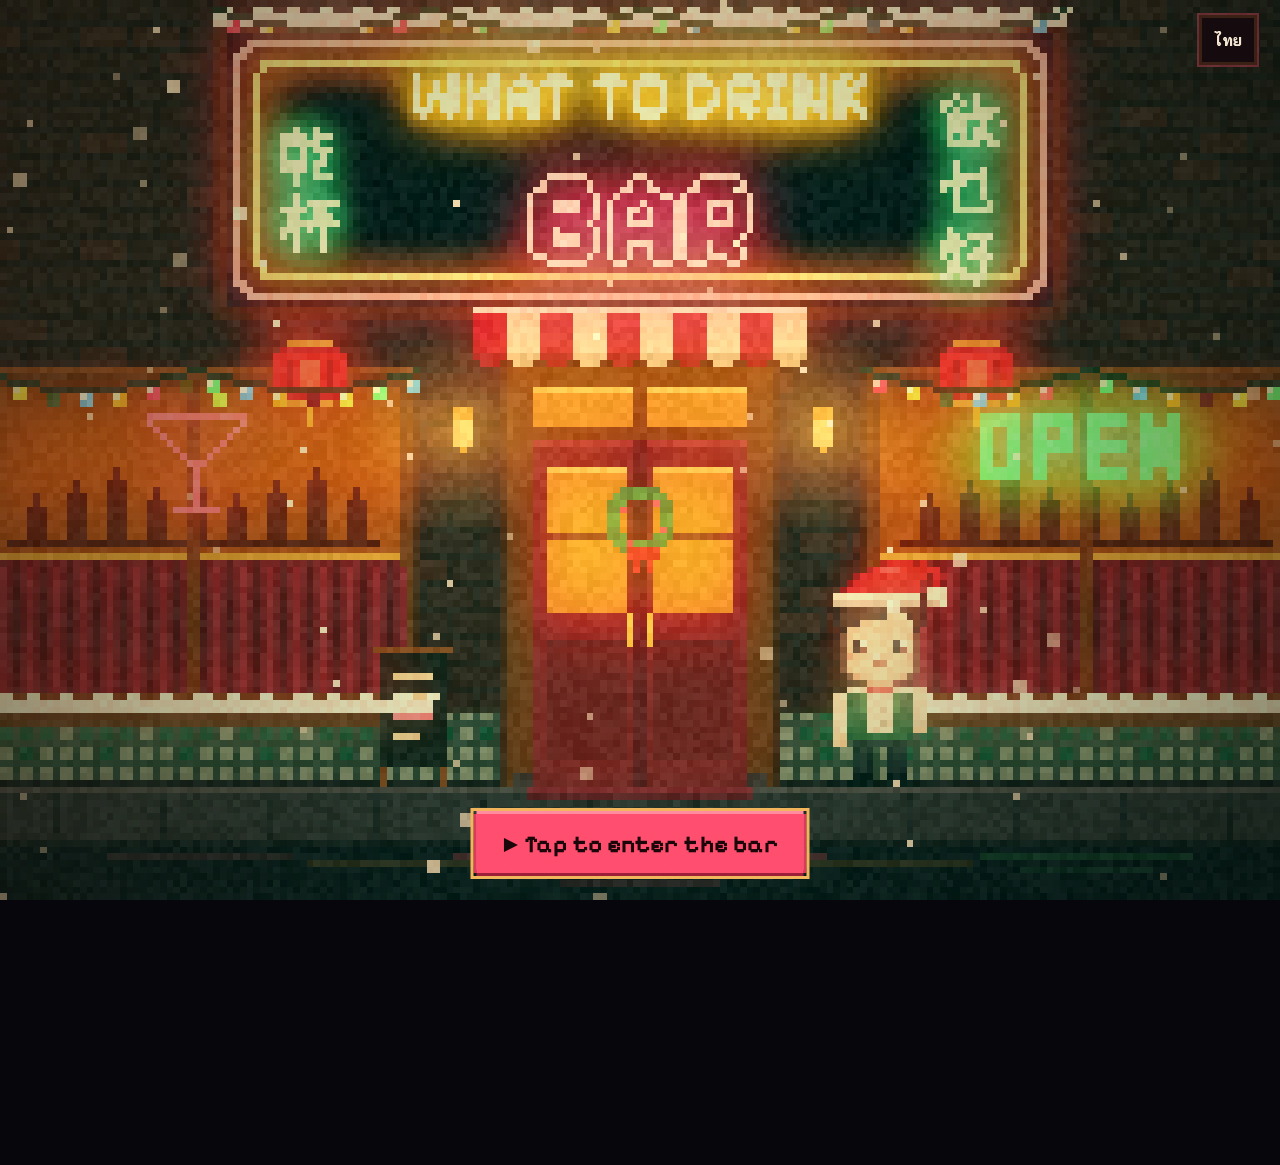
==== commit e1031a0c: "WHAT TO DRINK BAR: mobile fixes (outfit text, home button, bill-only share, storefront in Safari) Co" ====
--- a/what-to-drink/index.html
+++ b/what-to-drink/index.html
@@ -10,7 +10,7 @@
 <link rel="preconnect" href="https://fonts.gstatic.com" crossorigin>
 <link href="https://fonts.googleapis.com/css2?family=Chakra+Petch:wght@400;600;700&family=Pixelify+Sans:wght@500;700&family=VT323&family=Noto+Serif+Thai:wght@400;600;700&family=Playfair+Display:ital,wght@0,700;0,800;1,500;1,600&display=swap" rel="stylesheet">
 <link href="https://fonts.googleapis.com/css2?family=Noto+Sans+TC:wght@900&text=%E4%BB%8A%E6%99%9A%E9%A3%B2%E4%B9%9C%E5%A5%BD%E4%B9%BE%E6%9D%AF%E9%85%92%E5%90%A7%E9%A6%99%E6%B8%AF%E5%A4%9C%E9%A3%B2%E5%93%81%E5%96%AE%E5%AE%8C&display=swap" rel="stylesheet">
-<style>:root{color-scheme:dark;--bg:#0f080b;--wall:#1b0e13;--panel:#1c1015;--panel2:#26151c;--wood:#4a2a18;--wood2:#7a4a2a;--ink:#f3e6d2;--mute:#bba48c;--lamp:#f2b45a;--neon:#ff4d6d;--glass:#9fd8e0;--line:#3d2229}:root[data-theme=light],:root[data-theme=dark]{color-scheme:dark}*{box-sizing:border-box;min-width:0}body{margin:0;background:var(--bg);color:var(--ink);font:16px/1.6 "Chakra Petch",system-ui,sans-serif;overflow-x:clip}.px-font,h1,h2,h3,.nm{font-family:"Pixelify Sans","Chakra Petch",monospace}a{color:var(--lamp)}header{display:flex;align-items:center;justify-content:space-between;gap:12px;flex-wrap:wrap;padding:12px max(4vw,16px);background:#0b0508;border-bottom:4px solid #24121a}.logo{display:flex;align-items:center;gap:10px;font:700 22px "Pixelify Sans",monospace;color:var(--neon);text-shadow:0 0 8px rgba(255,77,109,.6);text-decoration:none}.logo span{color:var(--ink);text-shadow:none;font-family:"Chakra Petch";font-size:15px;font-weight:600}nav{display:flex;gap:6px;flex-wrap:wrap}nav a{color:var(--mute);text-decoration:none;padding:10px 12px;font-weight:600}nav a:hover,nav a:focus-visible{color:var(--ink);outline:none;background:#1e1016}.hero{position:relative;background:var(--wall)}#scene{display:block;width:100%;height:clamp(230px,56.25vw,600px);object-fit:cover;object-position:50% 25%;image-rendering:pixelated}.wrap{max-width:1240px;margin:0 auto;padding:0 max(4vw,16px)}.card{position:relative;max-width:820px;margin:-56px auto 0;background:var(--panel);padding:clamp(20px,3.4vw,36px);box-shadow:0 -4px 0 0 var(--wood),0 4px 0 0 var(--wood),-4px 0 0 0 var(--wood),4px 0 0 0 var(--wood),0 0 0 8px #12090d,0 18px 40px rgba(0,0,0,.6)}.card::before{content:"";position:absolute;inset:6px;border:2px dashed #3a2229;pointer-events:none}h1{font-size:clamp(32px,5vw,48px);line-height:1.3;margin:0 0 10px;padding-top:.08em;text-wrap:balance;color:var(--ink)}h2{font-size:clamp(26px,3.6vw,36px);line-height:1.3;margin:0 0 6px}.lead{color:var(--mute);margin:0 0 20px;max-width:60ch}.btn{appearance:none;border:0;cursor:pointer;font:600 16px "Chakra Petch",sans-serif;color:var(--ink);background:var(--panel2);padding:12px 18px;min-height:44px;box-shadow:0 -3px 0 0 var(--line),0 3px 0 0 #0c0608,-3px 0 0 0 var(--line),3px 0 0 0 var(--line);transition:background .12s,transform .06s}.btn:hover{background:#34202a}.btn:active{transform:translateY(2px)}.btn:focus-visible,.opt:focus-visible,input:focus-visible,.chip:focus-visible{outline:3px solid var(--lamp);outline-offset:3px}.btn.pri{background:var(--neon);color:#1a0509;box-shadow:0 -3px 0 0 #ff8a9e,0 3px 0 0 #9a1f36,-3px 0 0 0 #d93a58,3px 0 0 0 #d93a58}.btn.pri:hover{background:#ff6680}.row{display:flex;gap:12px;flex-wrap:wrap;align-items:center}.prog{display:flex;gap:4px;margin:0 0 18px}.prog i{flex:1;height:10px;background:#2c1820}.prog i.on{background:var(--lamp);box-shadow:0 0 6px rgba(242,180,90,.6)}.qn{font:500 14px/1.5 "Pixelify Sans","Chakra Petch",monospace;color:var(--lamp);margin:0 0 10px}.qt{font-size:clamp(21px,2.8vw,26px);line-height:1.3;font-weight:700;margin:0 0 18px;text-wrap:balance}.opts{display:grid;gap:10px}.opt{display:flex;gap:12px;align-items:center;text-align:left;width:100%;border:0;cursor:pointer;font:500 17px/1.4 "Chakra Petch",sans-serif;color:var(--ink);background:#22131a;padding:13px 16px;min-height:52px;box-shadow:inset 0 0 0 2px #36202a}.opt b{flex:none;display:grid;place-items:center;width:30px;height:30px;background:#3a2229;color:var(--lamp);font:700 15px "Pixelify Sans",monospace}.opt:hover{background:#2e1a23;box-shadow:inset 0 0 0 2px var(--lamp)}.opt:hover b{background:var(--lamp);color:#1a0d05}.back{margin-top:16px;background:none;box-shadow:none;color:var(--mute);padding:10px 0}.back:hover{background:none;color:var(--ink)}.res{display:grid;grid-template-columns:auto minmax(0,1fr);gap:clamp(18px,3vw,32px);align-items:start}.sprite{image-rendering:pixelated;display:block}.big{width:144px;height:180px;background:radial-gradient(circle at 50% 70%,rgba(242,180,90,.18),transparent 70%)}.tag{display:inline-block;font:600 13px "Chakra Petch";padding:3px 10px;background:#2e1a23;color:var(--lamp);margin-right:6px}.nm.huge{font-size:clamp(30px,5vw,46px);line-height:1.05;margin:8px 0 4px;color:var(--ink)}.match{font:700 18px "Pixelify Sans",monospace;color:var(--neon)}.why{margin:12px 0;color:var(--ink)}.bars{display:grid;grid-template-columns:auto minmax(0,1fr);gap:6px 12px;font-size:14px;color:var(--mute);margin:14px 0 6px;max-width:380px}.cells{display:flex;gap:3px;align-items:center}.cells i{width:22px;height:10px;background:#2c1820}.cells i.on{background:var(--glass)}.alts{display:grid;grid-template-columns:repeat(auto-fit,minmax(200px,1fr));gap:12px;margin-top:22px}.mini{display:flex;gap:12px;align-items:center;background:#22131a;padding:12px;box-shadow:inset 0 0 0 2px #36202a}.mini img{width:40px;height:50px;image-rendering:pixelated;flex:none}.mini .nm{font-size:17px;line-height:1.15}.mini small{display:block;color:var(--mute);font-size:13px}.sec{padding:clamp(40px,6vw,72px) 0}.tools{display:flex;gap:10px;flex-wrap:wrap;align-items:center;margin:18px 0 20px}input[type=search]{flex:1 1 240px;font:16px "Chakra Petch";color:var(--ink);background:#1a0e13;border:0;padding:12px 14px;min-height:44px;box-shadow:inset 0 0 0 2px #3a2229}.chip{border:0;cursor:pointer;font:600 15px "Chakra Petch";color:var(--mute);background:#1e1016;padding:10px 14px;min-height:44px}.chip[aria-pressed=true]{background:var(--lamp);color:#1a0d05}.count{color:var(--mute);font-size:14px;margin-left:auto}.shelf{display:grid;grid-template-columns:repeat(auto-fill,minmax(min(100%,250px),1fr));gap:12px}.it{display:flex;gap:12px;background:var(--panel);padding:14px;box-shadow:inset 0 0 0 2px #2c1820;border-bottom:6px solid var(--wood)}.it img{width:48px;height:60px;image-rendering:pixelated;flex:none}.it .nm{font-size:17px;line-height:1.15;margin:0 0 2px}.it p{margin:4px 0 0;font-size:14px;line-height:1.45;color:var(--mute)}.it .meta{font-size:13px;color:var(--lamp)}.empty{color:var(--mute);padding:30px 0}footer{background:#0b0508;color:var(--mute);font-size:14px;padding:28px max(4vw,16px);border-top:4px solid #24121a}footer p{max-width:900px;margin:0 auto 6px}.mk{display:grid;grid-template-columns:auto minmax(0,1fr);gap:clamp(16px,3vw,28px);align-items:start;margin:0 0 20px}.stage{width:156px;padding:14px 14px 10px;background:radial-gradient(ellipse at 50% 35%,rgba(242,180,90,.28),transparent 70%),#130a0d;text-align:center;box-shadow:inset 0 -8px 0 #3a2014}.stage canvas{width:128px;height:192px;margin:0 auto}.stage div{font:700 15px "Pixelify Sans","Chakra Petch";color:var(--lamp);margin-top:6px;min-height:22px}.ctl{display:grid;gap:12px}.grp{display:flex;flex-wrap:wrap;gap:8px;align-items:center}.grp>span{flex:0 0 84px;color:var(--mute);font-size:14px}.sw{width:44px;height:44px;border:0;cursor:pointer;box-shadow:inset 0 0 0 3px #12090d}.sw[aria-pressed=true]{box-shadow:inset 0 0 0 3px #12090d,0 0 0 3px var(--lamp)}.sw:focus-visible{outline:3px solid var(--glass);outline-offset:3px}input[type=text]{width:100%;font:16px "Chakra Petch";color:var(--ink);background:#1a0e13;border:0;padding:11px 14px;min-height:44px;box-shadow:inset 0 0 0 2px #3a2229}input[type=text]:focus-visible{outline:3px solid var(--lamp);outline-offset:3px}.sub{font-weight:700;font-size:19px;margin:6px 0 4px}.sub small{font-weight:400;color:var(--mute);font-size:14px}.outs{display:grid;grid-template-columns:repeat(auto-fill,minmax(min(100%,168px),1fr));gap:10px;margin:10px 0 20px}.oc{display:flex;flex-direction:column;align-items:center;text-align:center;gap:4px;border:0;cursor:pointer;background:#22131a;color:var(--ink);padding:12px 10px;box-shadow:inset 0 0 0 2px #36202a;font:inherit}.oc:hover{background:#2a1820}.oc:focus-visible{outline:3px solid var(--lamp);outline-offset:3px}.oc img{width:48px;height:72px;image-rendering:pixelated}.oc b{font:700 16px "Pixelify Sans","Chakra Petch"}.oc small{color:var(--mute);font-size:13px;line-height:1.35}.oc[aria-pressed=true]{box-shadow:inset 0 0 0 3px var(--lamp);background:#2e1a23}.duo{display:flex;align-items:flex-end;gap:4px;padding:14px 12px 10px;background:radial-gradient(ellipse at 50% 40%,rgba(242,180,90,.22),transparent 70%),#130a0d;box-shadow:inset 0 -8px 0 #3a2014}.duo{justify-content:center}.duo .gl{width:144px;height:180px}.qt .sit.me{color:var(--glass)}.order{margin:14px 0 4px;padding:12px 14px;background:#22131a;box-shadow:inset 4px 0 0 var(--lamp);max-width:520px}.order b{display:block;font-size:14px;color:var(--lamp);margin-bottom:2px}.qt .sit{display:block;font:600 14px "Chakra Petch";color:var(--neon);margin-bottom:4px}.cut{position:fixed;inset:0;z-index:50;background:#0a0507;display:flex;flex-direction:column;align-items:center;justify-content:center;gap:14px;padding:16px}.cut canvas{width:min(96vw,calc(72vh*16/9));aspect-ratio:16/9;height:auto;image-rendering:pixelated;box-shadow:0 0 0 4px #3a2014,0 0 60px rgba(255,77,109,.25)}.cut p{margin:0;min-height:1.6em;font:600 clamp(19px,3vw,26px) "Chakra Petch",sans-serif;color:#fff4a8;text-align:center;text-shadow:2px 2px 0 #000,-2px 2px 0 #000,2px -2px 0 #000,-2px -2px 0 #000;letter-spacing:.02em}.cut .skip{position:absolute;top:14px;right:14px}.arc{margin:22px 0 0;padding:18px 20px;background:#22131a;box-shadow:inset 0 0 0 2px #36202a;text-align:center}.arc .en{display:inline-block;font:700 clamp(26px,4.4vw,38px) "Pixelify Sans","Chakra Petch";background:var(--neon);color:#1a0509;padding:6px 22px;box-shadow:0 4px 0 #9a1f36}.arc .th{margin:12px 0 10px;color:var(--glass);font-weight:600}.chips{display:flex;flex-wrap:wrap;gap:8px;justify-content:center}.chips span{padding:6px 14px;background:#2e1a23;box-shadow:inset 0 0 0 2px var(--lamp);color:var(--ink);font-weight:600}.info{display:grid;gap:12px;margin-top:14px}.info section{padding:16px 18px;background:#1f1117;box-shadow:inset 0 0 0 2px #2e1a22}.info h3{margin:0 0 6px;font-size:19px;color:var(--lamp)}.info p{margin:0 0 8px}.info ul{margin:4px 0 0;padding-left:20px}.info li{margin:4px 0}.info .rare{color:var(--mute);font-size:14px;margin:8px 0 0}.sd{list-style:none;padding:0!important}.sd b{color:var(--glass);margin-right:6px}.share{margin-top:18px;padding:18px;background:#1f1117;box-shadow:inset 0 0 0 2px #2e1a22;display:grid;grid-template-columns:minmax(0,220px) minmax(0,1fr);gap:18px;align-items:start}.share img{width:100%;aspect-ratio:9/16;display:block;box-shadow:0 0 0 3px #3a2014;background:#140a0e}.share h3{margin:0 0 6px;font-size:19px;color:var(--lamp)}@media(max-width:600px){.share{grid-template-columns:1fr}.share img{max-width:240px}}.hero{overflow:hidden}.hero::before{content:"";position:absolute;left:0;right:0;top:0;height:clamp(10px,2.2vw,22px);background:#000;z-index:1}.stamp{position:absolute;bottom:clamp(40px,7.5vw,76px);right:max(4vw,16px);z-index:1;font:clamp(16px,2.4vw,24px) "VT323",monospace;color:#ff8a2a;text-shadow:0 0 6px rgba(255,120,40,.8);letter-spacing:.08em;pointer-events:none}body::after{content:"";position:fixed;inset:0;pointer-events:none;z-index:60;opacity:.07;mix-blend-mode:overlay;background-image:url("data:image/svg+xml,%3Csvg xmlns='http://www.w3.org/2000/svg' width='160' height='160'%3E%3Cfilter id='n'%3E%3CfeTurbulence type='fractalNoise' baseFrequency='.9' numOctaves='2' stitchTiles='stitch'/%3E%3C/filter%3E%3Crect width='100%25' height='100%25' filter='url(%23n)'/%3E%3C/svg%3E")}.juke{position:fixed;right:max(2vw,10px);bottom:max(2vw,10px);z-index:55;display:flex;align-items:center;gap:6px;background:#140a0e;padding:6px;box-shadow:0 0 0 3px #3a2014,0 10px 30px rgba(0,0,0,.6);max-width:calc(100vw - 20px)}.juke button{appearance:none;border:0;cursor:pointer;background:#2a1820;color:var(--ink);font:600 15px "Chakra Petch";min-width:44px;min-height:44px;padding:0 10px}.juke button:hover{background:#3a2229}.juke button:focus-visible{outline:3px solid var(--lamp);outline-offset:2px}.juke .pl{background:var(--neon);color:#1a0509}.juke .tt{padding:0 8px;line-height:1.2;min-width:0}.juke .tt b{display:block;font-size:14px;white-space:nowrap;overflow:hidden;text-overflow:ellipsis;max-width:180px}.juke .tt small{color:var(--mute);font-size:12px;white-space:nowrap}@media(max-width:600px){.juke .tt b{max-width:110px}}.nb{appearance:none;border:0;background:none;cursor:pointer;color:var(--mute);font:600 16px "Chakra Petch";padding:10px 12px;min-height:44px}.nb:hover,.nb:focus-visible{color:var(--ink);outline:none;background:#1e1016}.nb.nbk{color:var(--lamp)}body:not(.in) .in-only{display:none}body.focus nav,body.focus footer,body.focus .jmini .tt{display:none}body.focus .jmini{opacity:.75}body.focus .jmini:hover,body.focus .jmini:focus-within{opacity:1}body.lock{overflow:hidden}.jmini{position:fixed;right:max(2vw,10px);bottom:max(2vw,10px);z-index:55;display:flex;align-items:center;gap:6px;background:#140a0e;padding:5px;box-shadow:0 0 0 3px #3a2014,0 10px 30px rgba(0,0,0,.6);max-width:calc(100vw - 20px);transition:opacity .2s}.jmini button{appearance:none;border:0;cursor:pointer;background:#2a1820;color:var(--ink);font:600 15px "Chakra Petch";min-width:44px;min-height:44px;padding:0 8px;display:grid;place-items:center}.jmini button:hover{background:#3a2229}.jmini button:focus-visible{outline:3px solid var(--lamp);outline-offset:2px}.jmini .pl{background:var(--neon);color:#1a0509}.jmini .jo svg{display:block;image-rendering:pixelated}.jmini .tt{padding:0 8px;line-height:1.2}.jmini .tt b{display:block;font-size:14px;white-space:nowrap;overflow:hidden;text-overflow:ellipsis;max-width:180px}.jmini .tt small{color:var(--mute);font-size:12px;white-space:nowrap}@media(max-width:600px){.jmini .tt b{max-width:110px}}.ov.lg{z-index:57;padding:14px 10px 200px;background:#0b0608}body.lgon .jmini{z-index:58}.lgw{width:min(960px,100%)}.ntbar{display:flex;align-items:center;gap:12px;margin:0 0 8px;font:600 15px "Chakra Petch",sans-serif;color:var(--lamp)}.ntpr{flex:1;height:6px;background:#2c1820}.ntpr i{display:block;height:100%;width:0;background:var(--neon);transition:width .4s}.ntui{margin-top:12px;padding:14px 16px;background:#140a0e;box-shadow:inset 0 0 0 2px #3a2014;min-height:150px}.ntnar{margin:0 0 8px;color:var(--mute);font-style:italic}.ntsay{margin:0 0 10px;font-size:17px;line-height:1.55}.ntsay b{display:block;font:700 13px "Chakra Petch",sans-serif;color:var(--neon);margin-bottom:2px}.ntout{margin:0 0 10px;color:var(--glass);min-height:1em}.ntc{flex-direction:column;align-items:stretch}.ntc .btn{text-align:left}.ntpath{display:flex;flex-wrap:wrap;gap:4px;margin:10px 0 0}.ntpath i{width:14px;height:14px;background:#5a4a50}.ntpath i.g{background:#4ac07a}.ntpath i.r{background:#e8304a}.lghd{display:flex;justify-content:space-between;align-items:center;gap:12px;margin:0 0 10px}.lghd h2{margin:0;font:700 clamp(22px,3vw,30px) "Pixelify Sans","Chakra Petch";color:var(--ink);display:flex;align-items:center;gap:10px}.lgst{position:relative;overflow:hidden;box-shadow:0 0 0 3px #3a2014,0 12px 40px rgba(0,0,0,.6);background:#0a0507}.lgst canvas{display:block;width:100%;height:auto;image-rendering:pixelated;transition:transform .9s ease,filter .9s}.lgbt{position:absolute;left:43.3%;top:41%;width:13.4%;height:33%;appearance:none;border:0;background:none;cursor:pointer;padding:0}.lgbt:focus-visible{outline:3px solid var(--lamp)}.lgm{display:flex;align-items:center;gap:12px;margin:14px 0 4px}.lgbar{flex:1;height:16px;background:#1a0e12;box-shadow:inset 0 0 0 2px #3d2229}.lgbar i{display:block;height:100%;width:0;background:linear-gradient(90deg,#5aff9a,#f2b45a 45%,#ff4d6d 75%,#c070ff);transition:width .6s}.lgm b{font:700 17px "Pixelify Sans","Chakra Petch";min-width:7.5em;text-align:right;color:var(--lamp)}.lgs{display:flex;flex-wrap:wrap;justify-content:space-between;gap:4px 16px;margin:0 0 14px;color:var(--mute);font-size:14px}.lgact{margin-bottom:12px}.lgmenu{background:#1c1015;box-shadow:inset 0 0 0 2px #36202a;padding:12px;margin-bottom:12px}.lgmenu input{width:100%;font:16px "Chakra Petch";padding:10px 12px;background:#0f080b;color:var(--ink);border:0;box-shadow:inset 0 0 0 2px #3d2229;min-height:44px}.lgchips{display:flex;flex-wrap:wrap;gap:6px;margin:10px 0}.lglist{display:grid;grid-template-columns:repeat(auto-fill,minmax(min(100%,210px),1fr));gap:6px;max-height:min(52vh,460px);overflow:auto;padding-right:4px}.lgd{display:grid;grid-template-columns:32px minmax(0,1fr);grid-template-rows:auto auto;column-gap:10px;align-items:center;text-align:left;border:0;cursor:pointer;background:#26151c;color:var(--ink);padding:6px 10px 6px 6px;font:inherit;min-height:52px}.lgd:hover,.lgd:focus-visible{background:#33202a;outline:2px solid var(--lamp)}.lgd img{grid-row:span 2;width:32px;height:40px;image-rendering:pixelated}.lgd b{font-size:15px;line-height:1.25}.lgd small{color:var(--mute);font-size:13px}.lgnone{color:var(--mute);margin:8px}.lgnote{font-size:13px;color:var(--mute);margin:6px 0 0}.lgin{margin-top:22px;padding:14px 16px;background:#1a0f14;box-shadow:inset 0 0 0 2px #2a5a46,0 0 18px rgba(58,216,144,.12)}.lgin p{margin:0 0 10px}.oc .tol{font-style:normal;color:var(--lamp);font:600 13px "Chakra Petch"}.lend{position:fixed;inset:0;z-index:59;background:#000;display:grid;place-items:center}.lfr{position:relative;width:min(100vw,177.7vh);aspect-ratio:16/9}.lfr canvas{display:block;width:100%;height:100%;image-rendering:pixelated}.lsub{position:absolute;left:4%;right:4%;bottom:1.2%;margin:0;text-align:center;color:#fff;font:600 clamp(13px,2.1vw,22px)/1.3 "Chakra Petch",sans-serif;text-shadow:0 0 3px #000,0 2px 0 #000,0 -1px 0 #000}.lsub small{display:block;font-size:.72em;color:#f2e8a0;font-weight:400}.lcard{position:fixed;inset:0;overflow:auto;display:flex;flex-direction:column;align-items:center;justify-content:center;gap:8px;padding:6% 8%;text-align:center;background:rgba(6,2,4,.78)}.lcard .wan{margin:0;font:900 clamp(56px,11vw,120px)/1 "Noto Sans TC","Noto Sans CJK TC","PingFang TC",serif;color:#f4e4c8;text-shadow:0 0 18px rgba(255,77,109,.6)}.lcard h2{margin:0;font:700 clamp(20px,3vw,32px) "Pixelify Sans","Chakra Petch";color:var(--lamp)}.lmo{margin:0;max-width:44em;font-size:clamp(14px,1.7vw,17px)}.lstat{margin:0 0 6px;color:var(--mute);font-size:14px}.lend .skip{position:fixed;top:14px;right:14px;z-index:2}@media(max-width:600px){.lgm b{min-width:6em}.lcard{padding:4%}.lcard .lmo{font-size:13px}}.ov{position:fixed;inset:0;z-index:58;background:rgba(8,4,5,.88);overflow:auto;padding:68px 12px 40px;display:flex;justify-content:center;align-items:flex-start}.ov .ox{position:fixed;top:12px;right:12px;z-index:5}.strip{margin:16px 0 10px;text-align:center;font:600 13px "Chakra Petch";color:#ffe9b0;background:#1a0a06;padding:6px;box-shadow:inset 0 0 0 2px #c9a14a}.cards{display:grid;grid-template-columns:1fr 1fr;gap:6px;padding:10px;background:#140806;box-shadow:inset 0 0 0 3px #c9a14a,inset 0 0 20px rgba(255,180,100,.25)}@media(max-width:420px){.cards{grid-template-columns:1fr}}.tc{display:grid;grid-template-columns:auto minmax(0,1fr);align-items:stretch;border:0;padding:0;cursor:pointer;background:#f6ecd4;color:#2a140c;text-align:left;box-shadow:inset 0 0 0 2px #c8b48a;min-height:54px;font:inherit}.tc .no{display:grid;place-items:center;width:40px;background:#b8202e;color:#ffe9b0;font:700 15px "Pixelify Sans",monospace}.tc .ti{padding:5px 9px;display:flex;flex-direction:column;justify-content:center;line-height:1.25}.tc .ti b{font-size:14.5px;white-space:nowrap;overflow:hidden;text-overflow:ellipsis}.tc .ti small{font-size:12px;color:#6a4a32;border-top:1px solid #d8c4a0;margin-top:3px;padding-top:2px;white-space:nowrap;overflow:hidden;text-overflow:ellipsis}.tc:hover{background:#fff6e0}.tc:focus-visible{outline:3px solid var(--lamp);outline-offset:2px}.tc[aria-pressed=true]{box-shadow:inset 0 0 0 3px var(--neon),0 0 14px rgba(255,77,109,.55)}.tc[aria-pressed=true] .no{background:var(--neon);color:#1a0509}.jctl{display:flex;justify-content:center;gap:10px;margin:16px 0 8px}.jopts{display:flex;gap:6px 18px;justify-content:center;flex-wrap:wrap;color:#ffe9b0;font-size:14px}.coin{position:absolute;right:14px;top:50%;transform:translateY(-50%);background:#1a0a06;color:var(--lamp);font:22px/1 "VT323",monospace;padding:4px 8px;box-shadow:inset 0 0 0 2px #c9a14a}.bkov{align-items:flex-start}.book{width:min(1100px,100%);margin:0 auto}.gbtn{appearance:none;cursor:pointer;margin-top:18px;background:transparent;color:#f3d890;border:2px solid #c9a14a;padding:10px 22px;min-height:46px;font:600 16px "Noto Serif Thai",serif;letter-spacing:.04em}.gbtn:hover{background:rgba(201,161,74,.15)}.gbtn:focus-visible{outline:3px solid #f3d890;outline-offset:3px}.bkbar{display:flex;flex-wrap:wrap;gap:10px;align-items:flex-end;justify-content:space-between;margin:0 0 -2px;padding:0 10px}.ribs{display:flex;flex-wrap:wrap;gap:6px}.rib{appearance:none;border:0;cursor:pointer;background:var(--c);color:#fff4dc;font:600 14px "Noto Serif Thai",serif;padding:8px 12px 16px;min-height:44px;clip-path:polygon(0 0,100% 0,100% 100%,50% 80%,0 100%);transition:transform .15s}.rib:hover,.rib[aria-current=true]{transform:translateY(4px)}.rib:focus-visible{outline:3px solid #f3d890;outline-offset:2px}.bksearch{display:flex;gap:8px;align-items:center;flex:1 1 260px;max-width:380px;margin-bottom:8px}.bksearch input{flex:1;font:16px "Noto Serif Thai",serif;color:#2a1a12;background:#f6ecd6;border:0;padding:10px 12px;min-height:44px;box-shadow:inset 0 0 0 2px #c9a14a}.bksearch input:focus-visible{outline:3px solid var(--lamp);outline-offset:2px}.spread{position:relative;display:grid;grid-template-columns:1fr 1fr;background:linear-gradient(90deg,#4a0f18,#6a1a24 49.5%,#2a080e 50%,#6a1a24 50.5%,#4a0f18);padding:12px;border-radius:8px;box-shadow:0 0 0 3px #2a0a10,0 30px 60px rgba(0,0,0,.7);perspective:2200px}.spread.one{grid-template-columns:1fr}.pg{position:relative;color:#2a1a12;padding:30px clamp(20px,3vw,40px) 52px;font:15px/1.6 "Noto Serif Thai",serif;min-height:640px;background:linear-gradient(90deg,#efe0c0,#f6ecd6 9%,#f8eedb 50%,#f6ecd6 91%,#ecdcb8)}.pg.L,.face.L{border-radius:4px 0 0 4px;box-shadow:inset -28px 0 30px -20px rgba(80,44,10,.5),inset 0 0 0 1px #d8c4a0}.pg.R,.face.R{border-radius:0 4px 4px 0;box-shadow:inset 28px 0 30px -20px rgba(80,44,10,.5),inset 0 0 0 1px #d8c4a0}.spread.one .pg.L{border-radius:4px;box-shadow:inset 0 0 0 1px #d8c4a0,inset 18px 0 24px -18px rgba(80,44,10,.4)}.pg.turn{animation:turn .35s ease-out}@keyframes turn{from{opacity:.2;transform:translateX(18px)}}.run{font:italic 600 13px "Playfair Display","Noto Serif Thai",serif;color:#8a5a3a;text-align:center;letter-spacing:.14em;border-bottom:1px solid #c8a878;padding-bottom:6px;margin-bottom:14px}.folio{position:absolute;bottom:16px;left:0;right:0;text-align:center;font:italic 500 15px "Playfair Display",serif;color:#8a5a3a}.orn{color:#a8783a;text-align:center;letter-spacing:.3em}.chap{text-align:center;margin:4px 0 12px}.chap span{font:italic 600 15px "Playfair Display","Noto Serif Thai",serif;color:#8a5a3a;letter-spacing:.1em}.chap h3{margin:2px 0 6px;font:800 clamp(28px,3.4vw,36px)/1.35 "Playfair Display","Noto Serif Thai",serif;color:#6a1420}.chap p{margin:0 auto 6px;max-width:44ch;font-size:14px;color:#5a3a26}.be{display:grid;grid-template-columns:40px minmax(0,1fr);gap:14px;padding:11px 6px;border-bottom:1px dotted #c8a878}.be:last-of-type{border-bottom:0}.be img{width:40px;height:50px;image-rendering:pixelated;margin-top:4px}.be-h{display:flex;align-items:baseline;gap:8px}.be-n{font:700 19px/1.2 "Playfair Display","Noto Serif Thai",serif;color:#2a1208}.be-dots{flex:1;min-width:16px;border-bottom:2px dotted #a88a60;transform:translateY(-5px)}.be-abv{font:italic 600 15px "Playfair Display",serif;color:#8a1a26;white-space:nowrap}.be-d{margin:3px 0 0;font-size:14.5px;line-height:1.55}.be-t{margin:3px 0 0;font-size:13px;color:#7a5a3e;font-style:italic}.be.hl{background:rgba(201,161,74,.25);box-shadow:inset 0 0 0 2px #c9a14a}.intro{text-align:center;padding-top:30px}.intro .kick{font:italic 600 15px "Playfair Display",serif;color:#8a5a3a;letter-spacing:.12em;margin:0}.intro h3{margin:8px 0 2px;font:800 40px/1.35 "Noto Serif Thai",serif;color:#6a1420}.intro .sub{font:italic 600 17px "Playfair Display",serif;color:#8a5a3a;margin:0 0 10px}.intro p{max-width:40ch;margin:10px auto}.how{margin:22px auto 10px;max-width:380px;text-align:left;padding:14px 16px;box-shadow:inset 0 0 0 1px #c8a878;background:rgba(255,255,255,.35)}.how b{display:block;text-align:center;font-weight:700;color:#6a1420;margin-bottom:6px}.small{font-size:13px;color:#7a5a3e}.toch{margin:8px 0 18px;text-align:center;font:800 34px "Noto Serif Thai",serif;color:#6a1420}.toc{list-style:none;padding:0;margin:0 auto;max-width:440px}.toc li{margin:0 0 6px}.toc button{appearance:none;border:0;background:none;cursor:pointer;width:100%;display:flex;align-items:baseline;gap:10px;padding:10px 4px;font:inherit;color:#2a1a12;text-align:left;min-height:44px}.toc button:hover{background:rgba(201,161,74,.18)}.toc button:focus-visible{outline:2px solid #8a1a26}.toc span{font:italic 600 15px "Playfair Display",serif;color:#8a5a3a;flex:none;width:64px}.toc b{font-size:18px}.toc i{flex:1;border-bottom:2px dotted #a88a60;transform:translateY(-5px)}.toc em{font:italic 600 16px "Playfair Display",serif;color:#8a1a26}.endp{text-align:center;padding-top:34%;color:#7a5a3e}.endp .orn{font-size:28px}.flip{position:absolute;top:12px;bottom:12px;width:calc(50% - 12px);transform-style:preserve-3d;z-index:3;pointer-events:none}.flip.fwd{left:50%;transform-origin:left center;animation:flipF .6s ease-in-out forwards}.flip.back{left:12px;transform-origin:right center;animation:flipB .6s ease-in-out forwards}.flip .face{position:absolute;inset:0;min-height:0;overflow:hidden;backface-visibility:hidden;-webkit-backface-visibility:hidden}.flip .face.b{transform:rotateY(180deg)}@keyframes flipF{to{transform:rotateY(-180deg)}}@keyframes flipB{to{transform:rotateY(180deg)}}.bknav{display:flex;align-items:center;justify-content:center;gap:14px;margin:14px 0 0;color:#e8c878;font:italic 600 15px "Playfair Display","Noto Serif Thai",serif}.bknav .gbtn{margin:0;padding:8px 16px}.bknav .gbtn:disabled{opacity:.35;cursor:default}@media(max-width:600px){.pg{min-height:0;padding:24px 18px 50px}.bkbar{padding:0}}.jk{--p:6px;position:relative;width:min(520px,100%);margin:0 auto;padding:6px;background:#120603;clip-path:polygon(calc(5*var(--p)) 0,calc(100% - 5*var(--p)) 0,calc(100% - 5*var(--p)) var(--p),calc(100% - 3*var(--p)) var(--p),calc(100% - 3*var(--p)) calc(2*var(--p)),calc(100% - 2*var(--p)) calc(2*var(--p)),calc(100% - 2*var(--p)) calc(3*var(--p)),calc(100% - var(--p)) calc(3*var(--p)),calc(100% - var(--p)) calc(5*var(--p)),100% calc(5*var(--p)),100% 100%,0 100%,0 calc(5*var(--p)),var(--p) calc(5*var(--p)),var(--p) calc(3*var(--p)),calc(2*var(--p)) calc(3*var(--p)),calc(2*var(--p)) calc(2*var(--p)),calc(3*var(--p)) calc(2*var(--p)),calc(3*var(--p)) var(--p),calc(5*var(--p)) var(--p))}.jkb{padding:16px 16px 16px;clip-path:polygon(calc(5*var(--p)) 0,calc(100% - 5*var(--p)) 0,calc(100% - 5*var(--p)) var(--p),calc(100% - 3*var(--p)) var(--p),calc(100% - 3*var(--p)) calc(2*var(--p)),calc(100% - 2*var(--p)) calc(2*var(--p)),calc(100% - 2*var(--p)) calc(3*var(--p)),calc(100% - var(--p)) calc(3*var(--p)),calc(100% - var(--p)) calc(5*var(--p)),100% calc(5*var(--p)),100% 100%,0 100%,0 calc(5*var(--p)),var(--p) calc(5*var(--p)),var(--p) calc(3*var(--p)),calc(2*var(--p)) calc(3*var(--p)),calc(2*var(--p)) calc(2*var(--p)),calc(3*var(--p)) calc(2*var(--p)),calc(3*var(--p)) var(--p),calc(5*var(--p)) var(--p));background:repeating-linear-gradient(0deg,transparent 0 22px,rgba(0,0,0,.22) 22px 24px),linear-gradient(90deg,#3a180a 0 6px,#5a2a12 6px 12px,#7a4020 12px calc(100% - 12px),#5a2a12 calc(100% - 12px) calc(100% - 6px),#2a1006 calc(100% - 6px))}#jkcv{display:block;width:min(100%,400px);height:auto;aspect-ratio:128/112;margin:0 auto;image-rendering:pixelated}.jnow{margin:12px 0 0;padding:8px 10px;text-align:center;font:700 15px "Pixelify Sans","Chakra Petch",monospace;color:#ffb04a;background:#140806;box-shadow:inset 0 0 0 3px #2a1206,0 0 0 3px #c9a14a;min-height:3.4em}.jnow small{display:block;color:#c89a5a;font:500 13px "Chakra Petch",sans-serif}.strip{font-family:"Pixelify Sans","Chakra Petch",monospace}.cbtn{appearance:none;border:0;cursor:pointer;min-width:58px;min-height:48px;padding:0 14px;font:700 16px "Pixelify Sans","Chakra Petch",monospace;color:#1a0a04;background:#c8ccd4;box-shadow:inset 4px 4px 0 #f4f6fa,inset -4px -4px 0 #8a8e98,0 0 0 3px #1a0a04,0 7px 0 0 #1a0a04}.cbtn.jbg{background:#ff4d6d;color:#fff;min-width:124px;box-shadow:inset 4px 4px 0 #ff9aac,inset -4px -4px 0 #b02a44,0 0 0 3px #1a0a04,0 7px 0 0 #1a0a04}.cbtn:active{transform:translateY(4px);box-shadow:inset 4px 4px 0 #8a8e98,inset -4px -4px 0 #f4f6fa,0 0 0 3px #1a0a04}.cbtn.jbg:active{box-shadow:inset 4px 4px 0 #b02a44,inset -4px -4px 0 #ff9aac,0 0 0 3px #1a0a04}.cbtn:focus-visible{outline:3px solid var(--lamp);outline-offset:5px}.jctl{margin:18px 0 14px}.tg{display:flex;gap:8px;align-items:center;min-height:44px;cursor:pointer;font-family:"Pixelify Sans","Chakra Petch",monospace}.tg input{appearance:none;-webkit-appearance:none;width:22px;height:22px;margin:0;background:#140806;box-shadow:inset 0 0 0 3px #c9a14a;cursor:pointer}.tg input:checked{background:#ff4d6d;box-shadow:inset 0 0 0 3px #c9a14a,inset 0 0 0 6px #140806}.tg input:focus-visible{outline:3px solid var(--lamp);outline-offset:2px}.grill{position:relative;height:60px;margin:10px 0 0;background:repeating-linear-gradient(90deg,#c8ccd4 0 6px,#1a0a04 6px 12px);box-shadow:inset 0 0 0 4px #8a8e98,inset 0 0 0 8px #1a0a04}.cover{width:min(400px,84vw);margin:10px auto;text-align:center}.covbtn{appearance:none;border:0;padding:0;background:none;cursor:pointer;display:block;width:100%;transform-origin:left center}.covbtn canvas{display:block;width:100%;height:auto;aspect-ratio:3/4;image-rendering:pixelated;box-shadow:8px 8px 0 #0a0406}.covbtn:hover canvas{filter:brightness(1.1)}.covbtn:focus-visible{outline:3px solid #f3d890;outline-offset:6px}.covtap{margin:24px 0 4px;font:700 18px "Pixelify Sans","Chakra Petch",monospace;color:#f3d890;animation:fblink 1.1s steps(2) infinite}.cover .ct{margin:0;font:14px "Chakra Petch",sans-serif;color:#d8b878}.cover.opening .covbtn{animation:coverOpen .65s ease-in forwards}.cover.opening .covtap,.cover.opening .ct{visibility:hidden}@keyframes coverOpen{to{transform:perspective(1600px) rotateY(-95deg);opacity:0}}@keyframes fblink{50%{opacity:.4}}.sr{position:absolute;width:1px;height:1px;overflow:hidden;clip-path:inset(50%);white-space:nowrap}body.atfront{overflow:hidden}.front{position:fixed;inset:0;z-index:56;background:#07060d;overflow:hidden}.front canvas{position:absolute;top:0;display:block;image-rendering:pixelated;cursor:pointer}.fgo{position:absolute;left:50%;bottom:max(3vh,14px);transform:translateX(-50%);white-space:nowrap;font:700 clamp(18px,3vw,24px) "Pixelify Sans","Chakra Petch",monospace;padding:14px 26px;animation:fblink 1.1s steps(2) infinite}.fgo:active{transform:translate(-50%,2px)}.fgo:hover,.fgo:focus-visible{animation:none}.flang{position:absolute;top:max(2vh,10px);right:max(2vw,10px);z-index:2;appearance:none;border:0;cursor:pointer;background:#140a0e;color:var(--ink);font:700 16px "Pixelify Sans","Chakra Petch",monospace;min-width:52px;min-height:44px;padding:0 12px;box-shadow:0 0 0 3px #3a2014,0 0 0 5px #ff4d6d55}.flang:hover,.flang:focus-visible{background:#2a1820;outline:3px solid var(--lamp);outline-offset:3px}.nb.nbl{color:var(--ink);font-family:"Pixelify Sans","Chakra Petch",monospace;letter-spacing:.04em}.bt{position:absolute;z-index:2;appearance:none;border:0;background:none;cursor:pointer;padding:0}.bt:focus-visible{outline:3px solid var(--lamp);outline-offset:2px}.bthint{position:absolute;left:50%;bottom:100%;transform:translateX(-50%);white-space:nowrap;background:#f3e6d2;color:#1a0d05;font:700 13px "Pixelify Sans","Chakra Petch",monospace;padding:4px 8px;box-shadow:0 0 0 3px #1a0d05;animation:bob 1s steps(2) infinite}.bthint::after{content:"";position:absolute;left:50%;top:100%;margin-left:-3px;width:6px;height:6px;background:#f3e6d2;box-shadow:3px 0 0 #1a0d05,-3px 0 0 #1a0d05,0 3px 0 #1a0d05}@keyframes bob{50%{transform:translate(-50%,-3px)}}.bt.seen .bthint{display:none}.bt.seen:hover .bthint,.bt.seen:focus-visible .bthint{display:block;animation:none}body.focus .bthint{display:none!important}.dlg{position:fixed;left:50%;bottom:max(2vw,14px);transform:translateX(-50%);z-index:59;width:min(760px,calc(100vw - 24px));display:grid;grid-template-columns:auto minmax(0,1fr);gap:14px;align-items:start;background:#140a0e;padding:14px 16px 16px;box-shadow:0 -4px 0 0 var(--wood2),0 4px 0 0 var(--wood),-4px 0 0 0 var(--wood),4px 0 0 0 var(--wood),0 0 0 8px #0a0507,0 14px 40px rgba(0,0,0,.7);cursor:default}.dlg canvas{width:80px;height:88px;background:#2a151b;box-shadow:inset 0 0 0 3px #3d2229}.dlgn{display:block;font:700 15px "Pixelify Sans","Chakra Petch",monospace;color:var(--neon);padding-right:44px}#dlgt{margin:2px 0 12px;font-size:17px;line-height:1.55}#dlgt .rest{visibility:hidden}.dlgc{display:flex;flex-wrap:wrap;gap:10px;min-height:44px}.dlgc .btn{padding:8px 14px;font-size:15px}.dlgx{position:absolute;top:4px;right:4px;appearance:none;border:0;background:none;color:var(--mute);cursor:pointer;width:44px;height:44px;font:700 16px "Chakra Petch",sans-serif}.dlgx:hover,.dlgx:focus-visible{color:var(--ink);background:#2a1820;outline:none}body.atfront .dlgx{display:none}@media(max-width:600px){.dlg{gap:10px;padding:12px}.dlg canvas{width:50px;height:55px}#dlgt{font-size:16px}}@media(prefers-reduced-motion:reduce){.fgo,.covtap,.bthint{animation:none}}.jvol{display:flex;align-items:center;justify-content:center;gap:12px;flex-wrap:wrap;margin:8px 0 14px;color:#ffe9b0;font:700 14px "Pixelify Sans","Chakra Petch",monospace}.cbtn.vb{position:relative;min-width:48px;padding:0}.vb::before,.vb.plus::after{content:"";position:absolute;left:50%;top:50%;transform:translate(-50%,-50%);background:#1a0a04}.vb::before{width:16px;height:4px}.vb.plus::after{width:4px;height:16px}.vb:disabled{opacity:.45;cursor:default}.vbar{display:flex;align-items:flex-end;gap:3px;height:40px;padding:7px 8px;background:#140806;box-shadow:inset 0 0 0 3px #c9a14a}.vbar i{width:9px;height:calc(6px + var(--k)*2px);background:#3a2218}.vbar i.on{background:#ffb04a}.vbar i.on:nth-child(n+9){background:#ff4d6d}#result>.qn{text-align:center;font-size:16px;margin-bottom:14px}.res{align-items:center;padding:clamp(14px,2.4vw,22px);background:#1f1117;box-shadow:inset 0 0 0 2px #2e1a22}.res .why{margin:10px 0 0;color:var(--mute);max-width:46ch}.res .match{display:inline-block;margin-top:4px;padding:2px 10px;background:#2e1a23;box-shadow:inset 0 0 0 2px var(--neon)}.order{max-width:none;margin:12px 0 0;padding:14px 18px}.taste{margin-top:12px;padding:16px 18px;background:#1f1117;box-shadow:inset 0 0 0 2px #2e1a22}.taste h3{margin:0 0 10px;font-size:19px;color:var(--lamp)}.taste .bars{display:grid;grid-template-columns:repeat(auto-fill,minmax(190px,1fr));gap:8px 28px;max-width:none;margin:0;font-size:15px}.bar{display:grid;grid-template-columns:76px minmax(0,1fr);gap:10px;align-items:center}.bar .cells i{flex:1;max-width:34px;height:12px}.arc{margin-top:12px}.info{grid-template-columns:repeat(auto-fit,minmax(min(100%,300px),1fr));margin-top:12px}.info section:last-child{grid-column:1/-1}.share{margin-top:12px}@media(max-width:600px){.res{justify-items:center;text-align:center}.res .why{margin-inline:auto}}.hide{display:none!important}.toast{color:var(--glass);font-size:14px}@media(max-width:600px){.card{margin-top:-28px}.res,.mk{grid-template-columns:1fr;justify-items:start}.stage{margin:0 auto}.duo .gl{width:112px;height:140px}.grp>span{flex-basis:100%}.count{margin-left:0;width:100%}}@media(prefers-reduced-motion:reduce){*{transition:none!important}}@media(max-width:600px){#scene{height:clamp(270px,74vw,420px);object-position:50% 60%}.card{margin-top:-14px}.res{grid-template-columns:1fr;justify-items:center;text-align:center;gap:14px}.res>div{width:100%}.res .duo{width:100%;max-width:300px;margin:0 auto}.duo .gl{width:128px;height:160px}.res .tag{margin:0 3px 6px}.res .nm.huge{margin:6px 0}.res .match{margin:2px auto 0}.res .why{margin:10px auto 0;font-size:16px}.order{font-size:15px}.opt{font:500 16px/1.45 "Chakra Petch",sans-serif;padding:12px 14px}}.arc{position:relative;padding:22px 18px 20px;background:radial-gradient(ellipse at 50% 0%,rgba(232,184,74,.16),transparent 70%),#1c0f15;box-shadow:inset 0 0 0 2px #3a2229,inset 0 0 0 6px #1c0f15,inset 0 0 0 8px #5a2a30}.arc .th{font-size:17px;margin:14px 0 12px}.chips{gap:8px 10px}.chips>span{padding:5px 12px 6px;font:600 15px/1.3 "Chakra Petch",sans-serif;background:#0f6b4f;color:#f3ead6;box-shadow:inset 0 -3px 0 #0a4a37,0 0 0 2px #1c0f15,0 0 0 4px #2f9a74}.chips>span::before{content:"✦ ";color:#e8d48a}.logo .hk{font:900 18px "Noto Sans TC","Noto Sans CJK TC","PingFang TC","Microsoft JhengHei",sans-serif;font-style:normal;color:#c8ffe0;text-shadow:0 0 6px #3ad890,0 0 14px #3ad89088;letter-spacing:.08em;padding:1px 6px;box-shadow:inset 0 0 0 2px #3ad890,0 0 10px #3ad89055}@media(max-width:640px){.logo .hk{display:none}}.arc .en{background:#b3122a;color:#f3ead6;border:4px solid #e8b84a;box-shadow:none;padding:6px 26px;-webkit-mask:radial-gradient(circle at 0 0,#0000 11px,#000 11.5px) 0 0/51% 51% no-repeat,radial-gradient(circle at 100% 0,#0000 11px,#000 11.5px) 100% 0/51% 51% no-repeat,radial-gradient(circle at 0 100%,#0000 11px,#000 11.5px) 0 100%/51% 51% no-repeat,radial-gradient(circle at 100% 100%,#0000 11px,#000 11.5px) 100% 100%/51% 51% no-repeat;mask:radial-gradient(circle at 0 0,#0000 11px,#000 11.5px) 0 0/51% 51% no-repeat,radial-gradient(circle at 100% 0,#0000 11px,#000 11.5px) 100% 0/51% 51% no-repeat,radial-gradient(circle at 0 100%,#0000 11px,#000 11.5px) 0 100%/51% 51% no-repeat,radial-gradient(circle at 100% 100%,#0000 11px,#000 11.5px) 100% 100%/51% 51% no-repeat}.chips span{background:#0f6b4f;color:#f3ead6;box-shadow:none}.order{background:#f3ead6;color:#2a1a14;box-shadow:inset 0 46px 0 #b3122a;padding-top:0;position:relative}.order b{color:#f3ead6;line-height:46px;margin:0 0 10px;font-size:15px}.order b::before{content:"飲品單 · ";font-family:"Noto Sans TC","Noto Sans CJK TC","PingFang TC","Microsoft JhengHei",sans-serif;font-weight:900}.order::after{content:"";position:absolute;left:0;right:0;bottom:-8px;height:8px;background:linear-gradient(135deg,#f3ead6 50%,#0000 50%) 0 0/12px 8px,linear-gradient(225deg,#f3ead6 50%,#0000 50%) 0 0/12px 8px}.order{margin-bottom:14px}.tag{background:#b3122a;color:#f3ead6}footer{border-top:0;position:relative;padding-top:46px}footer::before{content:"";position:absolute;left:0;right:0;top:0;height:24px;background:url("data:image/svg+xml,%3Csvg xmlns='http://www.w3.org/2000/svg' width='24' height='24'%3E%3Crect width='24' height='24' fill='%233e4c44'/%3E%3Cg fill='%23c9d6c0'%3E%3Cpath d='M0 0h5v5H0zM12 0h5v5h-5zM18 0h5v5h-5zM0 12h5v5H0zM0 18h5v5H0zM12 12h5v5h-5zM18 12h5v5h-5zM12 18h5v5h-5zM18 18h5v5h-5z'/%3E%3C/g%3E%3Cg fill='%231f6b52'%3E%3Cpath d='M6 0h5v5H6zM0 6h5v5H0zM6 6h5v5H6zM12 6h5v5h-5zM6 12h5v5H6z'/%3E%3C/g%3E%3Cpath fill='%23c9d6c0' d='M18 6h5v5h-5zM6 18h5v5H6z'/%3E%3C/svg%3E") 0 0/24px 24px;box-shadow:0 -3px 0 #2a1a10,inset 0 -3px 0 #2a1a10}.order{box-shadow:none;padding-top:0}.order b{background:#b3122a;margin:0 -18px 10px;padding:11px 18px;line-height:1.4}@media(max-width:600px){main{padding-bottom:96px}}.swipe{display:none}@media(max-width:600px){.outs{grid-template-columns:none;grid-auto-flow:column;grid-auto-columns:calc((100% - 10px)/2);overflow-x:auto;overscroll-behavior-x:contain;scroll-snap-type:x mandatory;margin-bottom:4px;padding:2px 2px 10px;scrollbar-width:thin}.oc{aspect-ratio:1/1;scroll-snap-align:start;justify-content:center;gap:3px;padding:6px 6px 8px;min-width:0;min-height:0;overflow:hidden}.oc img{width:32px;height:48px}.oc:not(:has(.tol)) img{width:48px;height:72px}.oc b{font-size:15px;line-height:1.2}.oc small{font-size:12px;line-height:1.3;display:-webkit-box;-webkit-line-clamp:2;-webkit-box-orient:vertical;overflow:hidden}.oc .tol{font-size:12px;line-height:1.25}.swipe{display:block;margin:0 0 16px;text-align:right;font-size:13px;color:var(--mute)}.lglist{grid-template-columns:none;grid-template-rows:repeat(2,auto);grid-auto-flow:column;grid-auto-columns:calc((100% - 12px)/3);max-height:none;overflow-x:auto;overflow-y:hidden;overscroll-behavior-x:contain;scroll-snap-type:x mandatory;padding:2px 2px 10px}.lgd{aspect-ratio:1/1;display:flex;flex-direction:column;align-items:center;justify-content:center;text-align:center;gap:2px;padding:6px;scroll-snap-align:start;min-height:0;overflow:hidden}.lgd img{width:32px;height:40px}.lgd b{font-size:13px;line-height:1.2;display:-webkit-box;-webkit-line-clamp:2;-webkit-box-orient:vertical;overflow:hidden}.lgd small{font-size:11px;line-height:1.2;display:-webkit-box;-webkit-line-clamp:2;-webkit-box-orient:vertical;overflow:hidden}}.home{position:fixed;right:max(1.4vw,10px);top:max(1vw,8px);z-index:58;display:none;align-items:center;gap:8px;appearance:none;border:0;cursor:pointer;min-height:46px;padding:0 14px 0 12px;background:#140a0e;color:var(--ink);font:700 15px "Pixelify Sans","Chakra Petch",monospace;box-shadow:0 0 0 3px #3a2014,0 10px 30px rgba(0,0,0,.6)}.home svg{image-rendering:pixelated}.home:hover{background:#2a1820}.home:focus-visible{outline:3px solid var(--lamp);outline-offset:3px}body.in.away .home{display:flex}body.atfront .home{display:none!important}@media(max-width:600px){.home span{display:none}.home{padding:0 14px}}.cnav{display:flex;align-items:center;gap:10px;margin:2px 0 18px}.cnav.off{display:none}.cbtn{appearance:none;border:0;cursor:pointer;flex:none;width:44px;height:44px;display:grid;place-items:center;background:var(--lamp);color:#1a0d05;font:700 26px/1 "Pixelify Sans",monospace;box-shadow:0 3px 0 #8a5a1a}.cbtn:disabled{background:#2e1a23;color:#5a4048;box-shadow:none;cursor:default}.cbtn:focus-visible{outline:3px solid var(--lamp);outline-offset:3px}.ctrk{position:relative;flex:1;height:10px;background:#2c1820;box-shadow:inset 0 0 0 2px #3a2229}.ctrk i{position:absolute;top:0;bottom:0;background:var(--lamp);box-shadow:0 0 6px rgba(242,180,90,.6);transition:left .12s}@media(max-width:600px){.outs{grid-auto-columns:calc((100% - 20px)/2.25);margin-bottom:6px;padding-bottom:4px;scrollbar-width:none}.outs::-webkit-scrollbar,.lglist::-webkit-scrollbar{display:none}.lglist{grid-auto-columns:calc((100% - 18px)/3.3);scrollbar-width:none;padding-bottom:4px}}body.lgon .home,body.incut .home{display:none!important}.lgr{display:flex;gap:8px;flex-wrap:wrap;justify-content:flex-end}.lgtohome{display:inline-flex;align-items:center;gap:6px}@media(max-width:600px){.lgtohome span{display:none}}body.in.away header{padding-right:max(150px,12vw)}@media(max-width:600px){body.in.away header{padding-right:66px}}canvas,svg,img{-webkit-user-select:none;user-select:none;-webkit-user-drag:none;-webkit-touch-callout:none}</style>
+<style>:root{color-scheme:dark;--bg:#0f080b;--wall:#1b0e13;--panel:#1c1015;--panel2:#26151c;--wood:#4a2a18;--wood2:#7a4a2a;--ink:#f3e6d2;--mute:#bba48c;--lamp:#f2b45a;--neon:#ff4d6d;--glass:#9fd8e0;--line:#3d2229}:root[data-theme=light],:root[data-theme=dark]{color-scheme:dark}*{box-sizing:border-box;min-width:0}body{margin:0;background:var(--bg);color:var(--ink);font:16px/1.6 "Chakra Petch",system-ui,sans-serif;overflow-x:clip}.px-font,h1,h2,h3,.nm{font-family:"Pixelify Sans","Chakra Petch",monospace}a{color:var(--lamp)}header{display:flex;align-items:center;justify-content:space-between;gap:12px;flex-wrap:wrap;padding:12px max(4vw,16px);background:#0b0508;border-bottom:4px solid #24121a}.logo{display:flex;align-items:center;gap:10px;font:700 22px "Pixelify Sans",monospace;color:var(--neon);text-shadow:0 0 8px rgba(255,77,109,.6);text-decoration:none}.logo span{color:var(--ink);text-shadow:none;font-family:"Chakra Petch";font-size:15px;font-weight:600}nav{display:flex;gap:6px;flex-wrap:wrap}nav a{color:var(--mute);text-decoration:none;padding:10px 12px;font-weight:600}nav a:hover,nav a:focus-visible{color:var(--ink);outline:none;background:#1e1016}.hero{position:relative;background:var(--wall)}#scene{display:block;width:100%;height:clamp(230px,56.25vw,600px);object-fit:cover;object-position:50% 25%;image-rendering:pixelated}.wrap{max-width:1240px;margin:0 auto;padding:0 max(4vw,16px)}.card{position:relative;max-width:820px;margin:-56px auto 0;background:var(--panel);padding:clamp(20px,3.4vw,36px);box-shadow:0 -4px 0 0 var(--wood),0 4px 0 0 var(--wood),-4px 0 0 0 var(--wood),4px 0 0 0 var(--wood),0 0 0 8px #12090d,0 18px 40px rgba(0,0,0,.6)}.card::before{content:"";position:absolute;inset:6px;border:2px dashed #3a2229;pointer-events:none}h1{font-size:clamp(32px,5vw,48px);line-height:1.3;margin:0 0 10px;padding-top:.08em;text-wrap:balance;color:var(--ink)}h2{font-size:clamp(26px,3.6vw,36px);line-height:1.3;margin:0 0 6px}.lead{color:var(--mute);margin:0 0 20px;max-width:60ch}.btn{appearance:none;border:0;cursor:pointer;font:600 16px "Chakra Petch",sans-serif;color:var(--ink);background:var(--panel2);padding:12px 18px;min-height:44px;box-shadow:0 -3px 0 0 var(--line),0 3px 0 0 #0c0608,-3px 0 0 0 var(--line),3px 0 0 0 var(--line);transition:background .12s,transform .06s}.btn:hover{background:#34202a}.btn:active{transform:translateY(2px)}.btn:focus-visible,.opt:focus-visible,input:focus-visible,.chip:focus-visible{outline:3px solid var(--lamp);outline-offset:3px}.btn.pri{background:var(--neon);color:#1a0509;box-shadow:0 -3px 0 0 #ff8a9e,0 3px 0 0 #9a1f36,-3px 0 0 0 #d93a58,3px 0 0 0 #d93a58}.btn.pri:hover{background:#ff6680}.row{display:flex;gap:12px;flex-wrap:wrap;align-items:center}.prog{display:flex;gap:4px;margin:0 0 18px}.prog i{flex:1;height:10px;background:#2c1820}.prog i.on{background:var(--lamp);box-shadow:0 0 6px rgba(242,180,90,.6)}.qn{font:500 14px/1.5 "Pixelify Sans","Chakra Petch",monospace;color:var(--lamp);margin:0 0 10px}.qt{font-size:clamp(21px,2.8vw,26px);line-height:1.3;font-weight:700;margin:0 0 18px;text-wrap:balance}.opts{display:grid;gap:10px}.opt{display:flex;gap:12px;align-items:center;text-align:left;width:100%;border:0;cursor:pointer;font:500 17px/1.4 "Chakra Petch",sans-serif;color:var(--ink);background:#22131a;padding:13px 16px;min-height:52px;box-shadow:inset 0 0 0 2px #36202a}.opt b{flex:none;display:grid;place-items:center;width:30px;height:30px;background:#3a2229;color:var(--lamp);font:700 15px "Pixelify Sans",monospace}.opt:hover{background:#2e1a23;box-shadow:inset 0 0 0 2px var(--lamp)}.opt:hover b{background:var(--lamp);color:#1a0d05}.back{margin-top:16px;background:none;box-shadow:none;color:var(--mute);padding:10px 0}.back:hover{background:none;color:var(--ink)}.res{display:grid;grid-template-columns:auto minmax(0,1fr);gap:clamp(18px,3vw,32px);align-items:start}.sprite{image-rendering:pixelated;display:block}.big{width:144px;height:180px;background:radial-gradient(circle at 50% 70%,rgba(242,180,90,.18),transparent 70%)}.tag{display:inline-block;font:600 13px "Chakra Petch";padding:3px 10px;background:#2e1a23;color:var(--lamp);margin-right:6px}.nm.huge{font-size:clamp(30px,5vw,46px);line-height:1.05;margin:8px 0 4px;color:var(--ink)}.match{font:700 18px "Pixelify Sans",monospace;color:var(--neon)}.why{margin:12px 0;color:var(--ink)}.bars{display:grid;grid-template-columns:auto minmax(0,1fr);gap:6px 12px;font-size:14px;color:var(--mute);margin:14px 0 6px;max-width:380px}.cells{display:flex;gap:3px;align-items:center}.cells i{width:22px;height:10px;background:#2c1820}.cells i.on{background:var(--glass)}.alts{display:grid;grid-template-columns:repeat(auto-fit,minmax(200px,1fr));gap:12px;margin-top:22px}.mini{display:flex;gap:12px;align-items:center;background:#22131a;padding:12px;box-shadow:inset 0 0 0 2px #36202a}.mini img{width:40px;height:50px;image-rendering:pixelated;flex:none}.mini .nm{font-size:17px;line-height:1.15}.mini small{display:block;color:var(--mute);font-size:13px}.sec{padding:clamp(40px,6vw,72px) 0}.tools{display:flex;gap:10px;flex-wrap:wrap;align-items:center;margin:18px 0 20px}input[type=search]{flex:1 1 240px;font:16px "Chakra Petch";color:var(--ink);background:#1a0e13;border:0;padding:12px 14px;min-height:44px;box-shadow:inset 0 0 0 2px #3a2229}.chip{border:0;cursor:pointer;font:600 15px "Chakra Petch";color:var(--mute);background:#1e1016;padding:10px 14px;min-height:44px}.chip[aria-pressed=true]{background:var(--lamp);color:#1a0d05}.count{color:var(--mute);font-size:14px;margin-left:auto}.shelf{display:grid;grid-template-columns:repeat(auto-fill,minmax(min(100%,250px),1fr));gap:12px}.it{display:flex;gap:12px;background:var(--panel);padding:14px;box-shadow:inset 0 0 0 2px #2c1820;border-bottom:6px solid var(--wood)}.it img{width:48px;height:60px;image-rendering:pixelated;flex:none}.it .nm{font-size:17px;line-height:1.15;margin:0 0 2px}.it p{margin:4px 0 0;font-size:14px;line-height:1.45;color:var(--mute)}.it .meta{font-size:13px;color:var(--lamp)}.empty{color:var(--mute);padding:30px 0}footer{background:#0b0508;color:var(--mute);font-size:14px;padding:28px max(4vw,16px);border-top:4px solid #24121a}footer p{max-width:900px;margin:0 auto 6px}.mk{display:grid;grid-template-columns:auto minmax(0,1fr);gap:clamp(16px,3vw,28px);align-items:start;margin:0 0 20px}.stage{width:156px;padding:14px 14px 10px;background:radial-gradient(ellipse at 50% 35%,rgba(242,180,90,.28),transparent 70%),#130a0d;text-align:center;box-shadow:inset 0 -8px 0 #3a2014}.stage canvas{width:128px;height:192px;margin:0 auto}.stage div{font:700 15px "Pixelify Sans","Chakra Petch";color:var(--lamp);margin-top:6px;min-height:22px}.ctl{display:grid;gap:12px}.grp{display:flex;flex-wrap:wrap;gap:8px;align-items:center}.grp>span{flex:0 0 84px;color:var(--mute);font-size:14px}.sw{width:44px;height:44px;border:0;cursor:pointer;box-shadow:inset 0 0 0 3px #12090d}.sw[aria-pressed=true]{box-shadow:inset 0 0 0 3px #12090d,0 0 0 3px var(--lamp)}.sw:focus-visible{outline:3px solid var(--glass);outline-offset:3px}input[type=text]{width:100%;font:16px "Chakra Petch";color:var(--ink);background:#1a0e13;border:0;padding:11px 14px;min-height:44px;box-shadow:inset 0 0 0 2px #3a2229}input[type=text]:focus-visible{outline:3px solid var(--lamp);outline-offset:3px}.sub{font-weight:700;font-size:19px;margin:6px 0 4px}.sub small{font-weight:400;color:var(--mute);font-size:14px}.outs{display:grid;grid-template-columns:repeat(auto-fill,minmax(min(100%,168px),1fr));gap:10px;margin:10px 0 20px}.oc{display:flex;flex-direction:column;align-items:center;text-align:center;gap:4px;border:0;cursor:pointer;background:#22131a;color:var(--ink);padding:12px 10px;box-shadow:inset 0 0 0 2px #36202a;font:inherit}.oc:hover{background:#2a1820}.oc:focus-visible{outline:3px solid var(--lamp);outline-offset:3px}.oc img{width:48px;height:72px;image-rendering:pixelated}.oc b{font:700 16px "Pixelify Sans","Chakra Petch"}.oc small{color:var(--mute);font-size:13px;line-height:1.5}.oc[aria-pressed=true]{box-shadow:inset 0 0 0 3px var(--lamp);background:#2e1a23}.duo{display:flex;align-items:flex-end;gap:4px;padding:14px 12px 10px;background:radial-gradient(ellipse at 50% 40%,rgba(242,180,90,.22),transparent 70%),#130a0d;box-shadow:inset 0 -8px 0 #3a2014}.duo{justify-content:center}.duo .gl{width:144px;height:180px}.qt .sit.me{color:var(--glass)}.order{margin:14px 0 4px;padding:12px 14px;background:#22131a;box-shadow:inset 4px 0 0 var(--lamp);max-width:520px}.order b{display:block;font-size:14px;color:var(--lamp);margin-bottom:2px}.qt .sit{display:block;font:600 14px "Chakra Petch";color:var(--neon);margin-bottom:4px}.cut{position:fixed;inset:0;z-index:50;background:#0a0507;display:flex;flex-direction:column;align-items:center;justify-content:center;gap:14px;padding:16px}.cut canvas{width:min(96vw,calc(72vh*16/9));aspect-ratio:16/9;height:auto;image-rendering:pixelated;box-shadow:0 0 0 4px #3a2014,0 0 60px rgba(255,77,109,.25)}.cut p{margin:0;min-height:1.6em;font:600 clamp(19px,3vw,26px) "Chakra Petch",sans-serif;color:#fff4a8;text-align:center;text-shadow:2px 2px 0 #000,-2px 2px 0 #000,2px -2px 0 #000,-2px -2px 0 #000;letter-spacing:.02em}.cut .skip{position:absolute;top:14px;right:14px}.arc{margin:22px 0 0;padding:18px 20px;background:#22131a;box-shadow:inset 0 0 0 2px #36202a;text-align:center}.arc .en{display:inline-block;font:700 clamp(26px,4.4vw,38px) "Pixelify Sans","Chakra Petch";background:var(--neon);color:#1a0509;padding:6px 22px;box-shadow:0 4px 0 #9a1f36}.arc .th{margin:12px 0 10px;color:var(--glass);font-weight:600}.chips{display:flex;flex-wrap:wrap;gap:8px;justify-content:center}.chips span{padding:6px 14px;background:#2e1a23;box-shadow:inset 0 0 0 2px var(--lamp);color:var(--ink);font-weight:600}.info{display:grid;gap:12px;margin-top:14px}.info section{padding:16px 18px;background:#1f1117;box-shadow:inset 0 0 0 2px #2e1a22}.info h3{margin:0 0 6px;font-size:19px;color:var(--lamp)}.info p{margin:0 0 8px}.info ul{margin:4px 0 0;padding-left:20px}.info li{margin:4px 0}.info .rare{color:var(--mute);font-size:14px;margin:8px 0 0}.sd{list-style:none;padding:0!important}.sd b{color:var(--glass);margin-right:6px}.share{margin-top:18px;padding:18px;background:#1f1117;box-shadow:inset 0 0 0 2px #2e1a22;display:grid;grid-template-columns:minmax(0,220px) minmax(0,1fr);gap:18px;align-items:start}.share img{width:100%;aspect-ratio:9/16;display:block;box-shadow:0 0 0 3px #3a2014;background:#140a0e}.share h3{margin:0 0 6px;font-size:19px;color:var(--lamp)}@media(max-width:600px){.share{grid-template-columns:1fr}.share img{max-width:240px}}.hero{overflow:hidden}.hero::before{content:"";position:absolute;left:0;right:0;top:0;height:clamp(10px,2.2vw,22px);background:#000;z-index:1}.stamp{position:absolute;bottom:clamp(40px,7.5vw,76px);right:max(4vw,16px);z-index:1;font:clamp(16px,2.4vw,24px) "VT323",monospace;color:#ff8a2a;text-shadow:0 0 6px rgba(255,120,40,.8);letter-spacing:.08em;pointer-events:none}body::after{content:"";position:fixed;inset:0;pointer-events:none;z-index:60;opacity:.07;mix-blend-mode:overlay;background-image:url("data:image/svg+xml,%3Csvg xmlns='http://www.w3.org/2000/svg' width='160' height='160'%3E%3Cfilter id='n'%3E%3CfeTurbulence type='fractalNoise' baseFrequency='.9' numOctaves='2' stitchTiles='stitch'/%3E%3C/filter%3E%3Crect width='100%25' height='100%25' filter='url(%23n)'/%3E%3C/svg%3E")}.juke{position:fixed;right:max(2vw,10px);bottom:max(2vw,10px);z-index:55;display:flex;align-items:center;gap:6px;background:#140a0e;padding:6px;box-shadow:0 0 0 3px #3a2014,0 10px 30px rgba(0,0,0,.6);max-width:calc(100vw - 20px)}.juke button{appearance:none;border:0;cursor:pointer;background:#2a1820;color:var(--ink);font:600 15px "Chakra Petch";min-width:44px;min-height:44px;padding:0 10px}.juke button:hover{background:#3a2229}.juke button:focus-visible{outline:3px solid var(--lamp);outline-offset:2px}.juke .pl{background:var(--neon);color:#1a0509}.juke .tt{padding:0 8px;line-height:1.2;min-width:0}.juke .tt b{display:block;font-size:14px;white-space:nowrap;overflow:hidden;text-overflow:ellipsis;max-width:180px}.juke .tt small{color:var(--mute);font-size:12px;white-space:nowrap}@media(max-width:600px){.juke .tt b{max-width:110px}}.nb{appearance:none;border:0;background:none;cursor:pointer;color:var(--mute);font:600 16px "Chakra Petch";padding:10px 12px;min-height:44px}.nb:hover,.nb:focus-visible{color:var(--ink);outline:none;background:#1e1016}.nb.nbk{color:var(--lamp)}body:not(.in) .in-only{display:none}body.focus nav,body.focus footer,body.focus .jmini .tt{display:none}body.focus .jmini{opacity:.75}body.focus .jmini:hover,body.focus .jmini:focus-within{opacity:1}body.lock{overflow:hidden}.jmini{position:fixed;right:max(2vw,10px);bottom:max(2vw,10px);z-index:55;display:flex;align-items:center;gap:6px;background:#140a0e;padding:5px;box-shadow:0 0 0 3px #3a2014,0 10px 30px rgba(0,0,0,.6);max-width:calc(100vw - 20px);transition:opacity .2s}.jmini button{appearance:none;border:0;cursor:pointer;background:#2a1820;color:var(--ink);font:600 15px "Chakra Petch";min-width:44px;min-height:44px;padding:0 8px;display:grid;place-items:center}.jmini button:hover{background:#3a2229}.jmini button:focus-visible{outline:3px solid var(--lamp);outline-offset:2px}.jmini .pl{background:var(--neon);color:#1a0509}.jmini .jo svg{display:block;image-rendering:pixelated}.jmini .tt{padding:0 8px;line-height:1.2}.jmini .tt b{display:block;font-size:14px;white-space:nowrap;overflow:hidden;text-overflow:ellipsis;max-width:180px}.jmini .tt small{color:var(--mute);font-size:12px;white-space:nowrap}@media(max-width:600px){.jmini .tt b{max-width:110px}}.ov.lg{z-index:57;padding:14px 10px 200px;background:#0b0608}body.lgon .jmini{z-index:58}.lgw{width:min(960px,100%)}.ntbar{display:flex;align-items:center;gap:12px;margin:0 0 8px;font:600 15px "Chakra Petch",sans-serif;color:var(--lamp)}.ntpr{flex:1;height:6px;background:#2c1820}.ntpr i{display:block;height:100%;width:0;background:var(--neon);transition:width .4s}.ntui{margin-top:12px;padding:14px 16px;background:#140a0e;box-shadow:inset 0 0 0 2px #3a2014;min-height:150px}.ntnar{margin:0 0 8px;color:var(--mute);font-style:italic}.ntsay{margin:0 0 10px;font-size:17px;line-height:1.55}.ntsay b{display:block;font:700 13px "Chakra Petch",sans-serif;color:var(--neon);margin-bottom:2px}.ntout{margin:0 0 10px;color:var(--glass);min-height:1em}.ntc{flex-direction:column;align-items:stretch}.ntc .btn{text-align:left}.ntpath{display:flex;flex-wrap:wrap;gap:4px;margin:10px 0 0}.ntpath i{width:14px;height:14px;background:#5a4a50}.ntpath i.g{background:#4ac07a}.ntpath i.r{background:#e8304a}.lghd{display:flex;justify-content:space-between;align-items:center;gap:12px;margin:0 0 10px}.lghd h2{margin:0;font:700 clamp(22px,3vw,30px) "Pixelify Sans","Chakra Petch";color:var(--ink);display:flex;align-items:center;gap:10px}.lgst{position:relative;overflow:hidden;box-shadow:0 0 0 3px #3a2014,0 12px 40px rgba(0,0,0,.6);background:#0a0507}.lgst canvas{display:block;width:100%;height:auto;image-rendering:pixelated;transition:transform .9s ease,filter .9s}.lgbt{position:absolute;left:43.3%;top:41%;width:13.4%;height:33%;appearance:none;border:0;background:none;cursor:pointer;padding:0}.lgbt:focus-visible{outline:3px solid var(--lamp)}.lgm{display:flex;align-items:center;gap:12px;margin:14px 0 4px}.lgbar{flex:1;height:16px;background:#1a0e12;box-shadow:inset 0 0 0 2px #3d2229}.lgbar i{display:block;height:100%;width:0;background:linear-gradient(90deg,#5aff9a,#f2b45a 45%,#ff4d6d 75%,#c070ff);transition:width .6s}.lgm b{font:700 17px "Pixelify Sans","Chakra Petch";min-width:7.5em;text-align:right;color:var(--lamp)}.lgs{display:flex;flex-wrap:wrap;justify-content:space-between;gap:4px 16px;margin:0 0 14px;color:var(--mute);font-size:14px}.lgact{margin-bottom:12px}.lgmenu{background:#1c1015;box-shadow:inset 0 0 0 2px #36202a;padding:12px;margin-bottom:12px}.lgmenu input{width:100%;font:16px "Chakra Petch";padding:10px 12px;background:#0f080b;color:var(--ink);border:0;box-shadow:inset 0 0 0 2px #3d2229;min-height:44px}.lgchips{display:flex;flex-wrap:wrap;gap:6px;margin:10px 0}.lglist{display:grid;grid-template-columns:repeat(auto-fill,minmax(min(100%,210px),1fr));gap:6px;max-height:min(52vh,460px);overflow:auto;padding-right:4px}.lgd{display:grid;grid-template-columns:32px minmax(0,1fr);grid-template-rows:auto auto;column-gap:10px;align-items:center;text-align:left;border:0;cursor:pointer;background:#26151c;color:var(--ink);padding:6px 10px 6px 6px;font:inherit;min-height:52px}.lgd:hover,.lgd:focus-visible{background:#33202a;outline:2px solid var(--lamp)}.lgd img{grid-row:span 2;width:32px;height:40px;image-rendering:pixelated}.lgd b{font-size:15px;line-height:1.25}.lgd small{color:var(--mute);font-size:13px}.lgnone{color:var(--mute);margin:8px}.lgnote{font-size:13px;color:var(--mute);margin:6px 0 0}.lgin{margin-top:22px;padding:14px 16px;background:#1a0f14;box-shadow:inset 0 0 0 2px #2a5a46,0 0 18px rgba(58,216,144,.12)}.lgin p{margin:0 0 10px}.oc .tol{font-style:normal;color:var(--lamp);font:600 13px "Chakra Petch"}.lend{position:fixed;inset:0;z-index:59;background:#000;display:grid;place-items:center}.lfr{position:relative;width:min(100vw,177.7vh);aspect-ratio:16/9}.lfr canvas{display:block;width:100%;height:100%;image-rendering:pixelated}.lsub{position:absolute;left:4%;right:4%;bottom:1.2%;margin:0;text-align:center;color:#fff;font:600 clamp(13px,2.1vw,22px)/1.3 "Chakra Petch",sans-serif;text-shadow:0 0 3px #000,0 2px 0 #000,0 -1px 0 #000}.lsub small{display:block;font-size:.72em;color:#f2e8a0;font-weight:400}.lcard{position:fixed;inset:0;overflow:auto;display:flex;flex-direction:column;align-items:center;justify-content:center;gap:8px;padding:6% 8%;text-align:center;background:rgba(6,2,4,.78)}.lcard .wan{margin:0;font:900 clamp(56px,11vw,120px)/1 "Noto Sans TC","Noto Sans CJK TC","PingFang TC",serif;color:#f4e4c8;text-shadow:0 0 18px rgba(255,77,109,.6)}.lcard h2{margin:0;font:700 clamp(20px,3vw,32px) "Pixelify Sans","Chakra Petch";color:var(--lamp)}.lmo{margin:0;max-width:44em;font-size:clamp(14px,1.7vw,17px)}.lstat{margin:0 0 6px;color:var(--mute);font-size:14px}.lend .skip{position:fixed;top:14px;right:14px;z-index:2}@media(max-width:600px){.lgm b{min-width:6em}.lcard{padding:4%}.lcard .lmo{font-size:13px}}.ov{position:fixed;inset:0;z-index:58;background:rgba(8,4,5,.88);overflow:auto;padding:68px 12px 40px;display:flex;justify-content:center;align-items:flex-start}.ov .ox{position:fixed;top:12px;right:12px;z-index:5}.strip{margin:16px 0 10px;text-align:center;font:600 13px "Chakra Petch";color:#ffe9b0;background:#1a0a06;padding:6px;box-shadow:inset 0 0 0 2px #c9a14a}.cards{display:grid;grid-template-columns:1fr 1fr;gap:6px;padding:10px;background:#140806;box-shadow:inset 0 0 0 3px #c9a14a,inset 0 0 20px rgba(255,180,100,.25)}@media(max-width:420px){.cards{grid-template-columns:1fr}}.tc{display:grid;grid-template-columns:auto minmax(0,1fr);align-items:stretch;border:0;padding:0;cursor:pointer;background:#f6ecd4;color:#2a140c;text-align:left;box-shadow:inset 0 0 0 2px #c8b48a;min-height:54px;font:inherit}.tc .no{display:grid;place-items:center;width:40px;background:#b8202e;color:#ffe9b0;font:700 15px "Pixelify Sans",monospace}.tc .ti{padding:5px 9px;display:flex;flex-direction:column;justify-content:center;line-height:1.25}.tc .ti b{font-size:14.5px;white-space:nowrap;overflow:hidden;text-overflow:ellipsis}.tc .ti small{font-size:12px;color:#6a4a32;border-top:1px solid #d8c4a0;margin-top:3px;padding-top:2px;white-space:nowrap;overflow:hidden;text-overflow:ellipsis}.tc:hover{background:#fff6e0}.tc:focus-visible{outline:3px solid var(--lamp);outline-offset:2px}.tc[aria-pressed=true]{box-shadow:inset 0 0 0 3px var(--neon),0 0 14px rgba(255,77,109,.55)}.tc[aria-pressed=true] .no{background:var(--neon);color:#1a0509}.jctl{display:flex;justify-content:center;gap:10px;margin:16px 0 8px}.jopts{display:flex;gap:6px 18px;justify-content:center;flex-wrap:wrap;color:#ffe9b0;font-size:14px}.coin{position:absolute;right:14px;top:50%;transform:translateY(-50%);background:#1a0a06;color:var(--lamp);font:22px/1 "VT323",monospace;padding:4px 8px;box-shadow:inset 0 0 0 2px #c9a14a}.bkov{align-items:flex-start}.book{width:min(1100px,100%);margin:0 auto}.gbtn{appearance:none;cursor:pointer;margin-top:18px;background:transparent;color:#f3d890;border:2px solid #c9a14a;padding:10px 22px;min-height:46px;font:600 16px "Noto Serif Thai",serif;letter-spacing:.04em}.gbtn:hover{background:rgba(201,161,74,.15)}.gbtn:focus-visible{outline:3px solid #f3d890;outline-offset:3px}.bkbar{display:flex;flex-wrap:wrap;gap:10px;align-items:flex-end;justify-content:space-between;margin:0 0 -2px;padding:0 10px}.ribs{display:flex;flex-wrap:wrap;gap:6px}.rib{appearance:none;border:0;cursor:pointer;background:var(--c);color:#fff4dc;font:600 14px "Noto Serif Thai",serif;padding:8px 12px 16px;min-height:44px;clip-path:polygon(0 0,100% 0,100% 100%,50% 80%,0 100%);transition:transform .15s}.rib:hover,.rib[aria-current=true]{transform:translateY(4px)}.rib:focus-visible{outline:3px solid #f3d890;outline-offset:2px}.bksearch{display:flex;gap:8px;align-items:center;flex:1 1 260px;max-width:380px;margin-bottom:8px}.bksearch input{flex:1;font:16px "Noto Serif Thai",serif;color:#2a1a12;background:#f6ecd6;border:0;padding:10px 12px;min-height:44px;box-shadow:inset 0 0 0 2px #c9a14a}.bksearch input:focus-visible{outline:3px solid var(--lamp);outline-offset:2px}.spread{position:relative;display:grid;grid-template-columns:1fr 1fr;background:linear-gradient(90deg,#4a0f18,#6a1a24 49.5%,#2a080e 50%,#6a1a24 50.5%,#4a0f18);padding:12px;border-radius:8px;box-shadow:0 0 0 3px #2a0a10,0 30px 60px rgba(0,0,0,.7);perspective:2200px}.spread.one{grid-template-columns:1fr}.pg{position:relative;color:#2a1a12;padding:30px clamp(20px,3vw,40px) 52px;font:15px/1.6 "Noto Serif Thai",serif;min-height:640px;background:linear-gradient(90deg,#efe0c0,#f6ecd6 9%,#f8eedb 50%,#f6ecd6 91%,#ecdcb8)}.pg.L,.face.L{border-radius:4px 0 0 4px;box-shadow:inset -28px 0 30px -20px rgba(80,44,10,.5),inset 0 0 0 1px #d8c4a0}.pg.R,.face.R{border-radius:0 4px 4px 0;box-shadow:inset 28px 0 30px -20px rgba(80,44,10,.5),inset 0 0 0 1px #d8c4a0}.spread.one .pg.L{border-radius:4px;box-shadow:inset 0 0 0 1px #d8c4a0,inset 18px 0 24px -18px rgba(80,44,10,.4)}.pg.turn{animation:turn .35s ease-out}@keyframes turn{from{opacity:.2;transform:translateX(18px)}}.run{font:italic 600 13px "Playfair Display","Noto Serif Thai",serif;color:#8a5a3a;text-align:center;letter-spacing:.14em;border-bottom:1px solid #c8a878;padding-bottom:6px;margin-bottom:14px}.folio{position:absolute;bottom:16px;left:0;right:0;text-align:center;font:italic 500 15px "Playfair Display",serif;color:#8a5a3a}.orn{color:#a8783a;text-align:center;letter-spacing:.3em}.chap{text-align:center;margin:4px 0 12px}.chap span{font:italic 600 15px "Playfair Display","Noto Serif Thai",serif;color:#8a5a3a;letter-spacing:.1em}.chap h3{margin:2px 0 6px;font:800 clamp(28px,3.4vw,36px)/1.35 "Playfair Display","Noto Serif Thai",serif;color:#6a1420}.chap p{margin:0 auto 6px;max-width:44ch;font-size:14px;color:#5a3a26}.be{display:grid;grid-template-columns:40px minmax(0,1fr);gap:14px;padding:11px 6px;border-bottom:1px dotted #c8a878}.be:last-of-type{border-bottom:0}.be img{width:40px;height:50px;image-rendering:pixelated;margin-top:4px}.be-h{display:flex;align-items:baseline;gap:8px}.be-n{font:700 19px/1.2 "Playfair Display","Noto Serif Thai",serif;color:#2a1208}.be-dots{flex:1;min-width:16px;border-bottom:2px dotted #a88a60;transform:translateY(-5px)}.be-abv{font:italic 600 15px "Playfair Display",serif;color:#8a1a26;white-space:nowrap}.be-d{margin:3px 0 0;font-size:14.5px;line-height:1.55}.be-t{margin:3px 0 0;font-size:13px;color:#7a5a3e;font-style:italic}.be.hl{background:rgba(201,161,74,.25);box-shadow:inset 0 0 0 2px #c9a14a}.intro{text-align:center;padding-top:30px}.intro .kick{font:italic 600 15px "Playfair Display",serif;color:#8a5a3a;letter-spacing:.12em;margin:0}.intro h3{margin:8px 0 2px;font:800 40px/1.35 "Noto Serif Thai",serif;color:#6a1420}.intro .sub{font:italic 600 17px "Playfair Display",serif;color:#8a5a3a;margin:0 0 10px}.intro p{max-width:40ch;margin:10px auto}.how{margin:22px auto 10px;max-width:380px;text-align:left;padding:14px 16px;box-shadow:inset 0 0 0 1px #c8a878;background:rgba(255,255,255,.35)}.how b{display:block;text-align:center;font-weight:700;color:#6a1420;margin-bottom:6px}.small{font-size:13px;color:#7a5a3e}.toch{margin:8px 0 18px;text-align:center;font:800 34px "Noto Serif Thai",serif;color:#6a1420}.toc{list-style:none;padding:0;margin:0 auto;max-width:440px}.toc li{margin:0 0 6px}.toc button{appearance:none;border:0;background:none;cursor:pointer;width:100%;display:flex;align-items:baseline;gap:10px;padding:10px 4px;font:inherit;color:#2a1a12;text-align:left;min-height:44px}.toc button:hover{background:rgba(201,161,74,.18)}.toc button:focus-visible{outline:2px solid #8a1a26}.toc span{font:italic 600 15px "Playfair Display",serif;color:#8a5a3a;flex:none;width:64px}.toc b{font-size:18px}.toc i{flex:1;border-bottom:2px dotted #a88a60;transform:translateY(-5px)}.toc em{font:italic 600 16px "Playfair Display",serif;color:#8a1a26}.endp{text-align:center;padding-top:34%;color:#7a5a3e}.endp .orn{font-size:28px}.flip{position:absolute;top:12px;bottom:12px;width:calc(50% - 12px);transform-style:preserve-3d;z-index:3;pointer-events:none}.flip.fwd{left:50%;transform-origin:left center;animation:flipF .6s ease-in-out forwards}.flip.back{left:12px;transform-origin:right center;animation:flipB .6s ease-in-out forwards}.flip .face{position:absolute;inset:0;min-height:0;overflow:hidden;backface-visibility:hidden;-webkit-backface-visibility:hidden}.flip .face.b{transform:rotateY(180deg)}@keyframes flipF{to{transform:rotateY(-180deg)}}@keyframes flipB{to{transform:rotateY(180deg)}}.bknav{display:flex;align-items:center;justify-content:center;gap:14px;margin:14px 0 0;color:#e8c878;font:italic 600 15px "Playfair Display","Noto Serif Thai",serif}.bknav .gbtn{margin:0;padding:8px 16px}.bknav .gbtn:disabled{opacity:.35;cursor:default}@media(max-width:600px){.pg{min-height:0;padding:24px 18px 50px}.bkbar{padding:0}}.jk{--p:6px;position:relative;width:min(520px,100%);margin:0 auto;padding:6px;background:#120603;clip-path:polygon(calc(5*var(--p)) 0,calc(100% - 5*var(--p)) 0,calc(100% - 5*var(--p)) var(--p),calc(100% - 3*var(--p)) var(--p),calc(100% - 3*var(--p)) calc(2*var(--p)),calc(100% - 2*var(--p)) calc(2*var(--p)),calc(100% - 2*var(--p)) calc(3*var(--p)),calc(100% - var(--p)) calc(3*var(--p)),calc(100% - var(--p)) calc(5*var(--p)),100% calc(5*var(--p)),100% 100%,0 100%,0 calc(5*var(--p)),var(--p) calc(5*var(--p)),var(--p) calc(3*var(--p)),calc(2*var(--p)) calc(3*var(--p)),calc(2*var(--p)) calc(2*var(--p)),calc(3*var(--p)) calc(2*var(--p)),calc(3*var(--p)) var(--p),calc(5*var(--p)) var(--p))}.jkb{padding:16px 16px 16px;clip-path:polygon(calc(5*var(--p)) 0,calc(100% - 5*var(--p)) 0,calc(100% - 5*var(--p)) var(--p),calc(100% - 3*var(--p)) var(--p),calc(100% - 3*var(--p)) calc(2*var(--p)),calc(100% - 2*var(--p)) calc(2*var(--p)),calc(100% - 2*var(--p)) calc(3*var(--p)),calc(100% - var(--p)) calc(3*var(--p)),calc(100% - var(--p)) calc(5*var(--p)),100% calc(5*var(--p)),100% 100%,0 100%,0 calc(5*var(--p)),var(--p) calc(5*var(--p)),var(--p) calc(3*var(--p)),calc(2*var(--p)) calc(3*var(--p)),calc(2*var(--p)) calc(2*var(--p)),calc(3*var(--p)) calc(2*var(--p)),calc(3*var(--p)) var(--p),calc(5*var(--p)) var(--p));background:repeating-linear-gradient(0deg,transparent 0 22px,rgba(0,0,0,.22) 22px 24px),linear-gradient(90deg,#3a180a 0 6px,#5a2a12 6px 12px,#7a4020 12px calc(100% - 12px),#5a2a12 calc(100% - 12px) calc(100% - 6px),#2a1006 calc(100% - 6px))}#jkcv{display:block;width:min(100%,400px);height:auto;aspect-ratio:128/112;margin:0 auto;image-rendering:pixelated}.jnow{margin:12px 0 0;padding:8px 10px;text-align:center;font:700 15px "Pixelify Sans","Chakra Petch",monospace;color:#ffb04a;background:#140806;box-shadow:inset 0 0 0 3px #2a1206,0 0 0 3px #c9a14a;min-height:3.4em}.jnow small{display:block;color:#c89a5a;font:500 13px "Chakra Petch",sans-serif}.strip{font-family:"Pixelify Sans","Chakra Petch",monospace}.cbtn{appearance:none;border:0;cursor:pointer;min-width:58px;min-height:48px;padding:0 14px;font:700 16px "Pixelify Sans","Chakra Petch",monospace;color:#1a0a04;background:#c8ccd4;box-shadow:inset 4px 4px 0 #f4f6fa,inset -4px -4px 0 #8a8e98,0 0 0 3px #1a0a04,0 7px 0 0 #1a0a04}.cbtn.jbg{background:#ff4d6d;color:#fff;min-width:124px;box-shadow:inset 4px 4px 0 #ff9aac,inset -4px -4px 0 #b02a44,0 0 0 3px #1a0a04,0 7px 0 0 #1a0a04}.cbtn:active{transform:translateY(4px);box-shadow:inset 4px 4px 0 #8a8e98,inset -4px -4px 0 #f4f6fa,0 0 0 3px #1a0a04}.cbtn.jbg:active{box-shadow:inset 4px 4px 0 #b02a44,inset -4px -4px 0 #ff9aac,0 0 0 3px #1a0a04}.cbtn:focus-visible{outline:3px solid var(--lamp);outline-offset:5px}.jctl{margin:18px 0 14px}.tg{display:flex;gap:8px;align-items:center;min-height:44px;cursor:pointer;font-family:"Pixelify Sans","Chakra Petch",monospace}.tg input{appearance:none;-webkit-appearance:none;width:22px;height:22px;margin:0;background:#140806;box-shadow:inset 0 0 0 3px #c9a14a;cursor:pointer}.tg input:checked{background:#ff4d6d;box-shadow:inset 0 0 0 3px #c9a14a,inset 0 0 0 6px #140806}.tg input:focus-visible{outline:3px solid var(--lamp);outline-offset:2px}.grill{position:relative;height:60px;margin:10px 0 0;background:repeating-linear-gradient(90deg,#c8ccd4 0 6px,#1a0a04 6px 12px);box-shadow:inset 0 0 0 4px #8a8e98,inset 0 0 0 8px #1a0a04}.cover{width:min(400px,84vw);margin:10px auto;text-align:center}.covbtn{appearance:none;border:0;padding:0;background:none;cursor:pointer;display:block;width:100%;transform-origin:left center}.covbtn canvas{display:block;width:100%;height:auto;aspect-ratio:3/4;image-rendering:pixelated;box-shadow:8px 8px 0 #0a0406}.covbtn:hover canvas{filter:brightness(1.1)}.covbtn:focus-visible{outline:3px solid #f3d890;outline-offset:6px}.covtap{margin:24px 0 4px;font:700 18px "Pixelify Sans","Chakra Petch",monospace;color:#f3d890;animation:fblink 1.1s steps(2) infinite}.cover .ct{margin:0;font:14px "Chakra Petch",sans-serif;color:#d8b878}.cover.opening .covbtn{animation:coverOpen .65s ease-in forwards}.cover.opening .covtap,.cover.opening .ct{visibility:hidden}@keyframes coverOpen{to{transform:perspective(1600px) rotateY(-95deg);opacity:0}}@keyframes fblink{50%{opacity:.4}}.sr{position:absolute;width:1px;height:1px;overflow:hidden;clip-path:inset(50%);white-space:nowrap}html:has(body.atfront){background:#07060d}body.atfront{overflow:hidden;background:#07060d}body.atfront>header,body.atfront .hero,body.atfront main,body.atfront footer,body.atfront #jmini{visibility:hidden}.front{position:fixed;inset:0;z-index:56;background:#07060d;overflow:hidden}.front canvas{position:absolute;top:0;display:block;image-rendering:pixelated;cursor:pointer}.fgo{position:absolute;left:50%;bottom:max(3vh,14px);transform:translateX(-50%);white-space:nowrap;font:700 clamp(18px,3vw,24px) "Pixelify Sans","Chakra Petch",monospace;padding:14px 26px;animation:fblink 1.1s steps(2) infinite}.fgo:active{transform:translate(-50%,2px)}.fgo:hover,.fgo:focus-visible{animation:none}.flang{position:absolute;top:max(2vh,10px);right:max(2vw,10px);z-index:2;appearance:none;border:0;cursor:pointer;background:#140a0e;color:var(--ink);font:700 16px "Pixelify Sans","Chakra Petch",monospace;min-width:52px;min-height:44px;padding:0 12px;box-shadow:0 0 0 3px #3a2014,0 0 0 5px #ff4d6d55}.flang:hover,.flang:focus-visible{background:#2a1820;outline:3px solid var(--lamp);outline-offset:3px}.nb.nbl{color:var(--ink);font-family:"Pixelify Sans","Chakra Petch",monospace;letter-spacing:.04em}.bt{position:absolute;z-index:2;appearance:none;border:0;background:none;cursor:pointer;padding:0}.bt:focus-visible{outline:3px solid var(--lamp);outline-offset:2px}.bthint{position:absolute;left:50%;bottom:100%;transform:translateX(-50%);white-space:nowrap;background:#f3e6d2;color:#1a0d05;font:700 13px "Pixelify Sans","Chakra Petch",monospace;padding:4px 8px;box-shadow:0 0 0 3px #1a0d05;animation:bob 1s steps(2) infinite}.bthint::after{content:"";position:absolute;left:50%;top:100%;margin-left:-3px;width:6px;height:6px;background:#f3e6d2;box-shadow:3px 0 0 #1a0d05,-3px 0 0 #1a0d05,0 3px 0 #1a0d05}@keyframes bob{50%{transform:translate(-50%,-3px)}}.bt.seen .bthint{display:none}.bt.seen:hover .bthint,.bt.seen:focus-visible .bthint{display:block;animation:none}body.focus .bthint{display:none!important}.dlg{position:fixed;left:50%;bottom:max(2vw,14px);transform:translateX(-50%);z-index:59;width:min(760px,calc(100vw - 24px));display:grid;grid-template-columns:auto minmax(0,1fr);gap:14px;align-items:start;background:#140a0e;padding:14px 16px 16px;box-shadow:0 -4px 0 0 var(--wood2),0 4px 0 0 var(--wood),-4px 0 0 0 var(--wood),4px 0 0 0 var(--wood),0 0 0 8px #0a0507,0 14px 40px rgba(0,0,0,.7);cursor:default}.dlg canvas{width:80px;height:88px;background:#2a151b;box-shadow:inset 0 0 0 3px #3d2229}.dlgn{display:block;font:700 15px "Pixelify Sans","Chakra Petch",monospace;color:var(--neon);padding-right:44px}#dlgt{margin:2px 0 12px;font-size:17px;line-height:1.55}#dlgt .rest{visibility:hidden}.dlgc{display:flex;flex-wrap:wrap;gap:10px;min-height:44px}.dlgc .btn{padding:8px 14px;font-size:15px}.dlgx{position:absolute;top:4px;right:4px;appearance:none;border:0;background:none;color:var(--mute);cursor:pointer;width:44px;height:44px;font:700 16px "Chakra Petch",sans-serif}.dlgx:hover,.dlgx:focus-visible{color:var(--ink);background:#2a1820;outline:none}body.atfront .dlgx{display:none}@media(max-width:600px){.dlg{gap:10px;padding:12px}.dlg canvas{width:50px;height:55px}#dlgt{font-size:16px}}@media(prefers-reduced-motion:reduce){.fgo,.covtap,.bthint{animation:none}}.jvol{display:flex;align-items:center;justify-content:center;gap:12px;flex-wrap:wrap;margin:8px 0 14px;color:#ffe9b0;font:700 14px "Pixelify Sans","Chakra Petch",monospace}.cbtn.vb{position:relative;min-width:48px;padding:0}.vb::before,.vb.plus::after{content:"";position:absolute;left:50%;top:50%;transform:translate(-50%,-50%);background:#1a0a04}.vb::before{width:16px;height:4px}.vb.plus::after{width:4px;height:16px}.vb:disabled{opacity:.45;cursor:default}.vbar{display:flex;align-items:flex-end;gap:3px;height:40px;padding:7px 8px;background:#140806;box-shadow:inset 0 0 0 3px #c9a14a}.vbar i{width:9px;height:calc(6px + var(--k)*2px);background:#3a2218}.vbar i.on{background:#ffb04a}.vbar i.on:nth-child(n+9){background:#ff4d6d}#result>.qn{text-align:center;font-size:16px;margin-bottom:14px}.res{align-items:center;padding:clamp(14px,2.4vw,22px);background:#1f1117;box-shadow:inset 0 0 0 2px #2e1a22}.res .why{margin:10px 0 0;color:var(--mute);max-width:46ch}.res .match{display:inline-block;margin-top:4px;padding:2px 10px;background:#2e1a23;box-shadow:inset 0 0 0 2px var(--neon)}.order{max-width:none;margin:12px 0 0;padding:14px 18px}.taste{margin-top:12px;padding:16px 18px;background:#1f1117;box-shadow:inset 0 0 0 2px #2e1a22}.taste h3{margin:0 0 10px;font-size:19px;color:var(--lamp)}.taste .bars{display:grid;grid-template-columns:repeat(auto-fill,minmax(190px,1fr));gap:8px 28px;max-width:none;margin:0;font-size:15px}.bar{display:grid;grid-template-columns:76px minmax(0,1fr);gap:10px;align-items:center}.bar .cells i{flex:1;max-width:34px;height:12px}.arc{margin-top:12px}.info{grid-template-columns:repeat(auto-fit,minmax(min(100%,300px),1fr));margin-top:12px}.info section:last-child{grid-column:1/-1}.share{margin-top:12px}@media(max-width:600px){.res{justify-items:center;text-align:center}.res .why{margin-inline:auto}}.hide{display:none!important}.toast{color:var(--glass);font-size:14px}@media(max-width:600px){.card{margin-top:-28px}.res,.mk{grid-template-columns:1fr;justify-items:start}.stage{margin:0 auto}.duo .gl{width:112px;height:140px}.grp>span{flex-basis:100%}.count{margin-left:0;width:100%}}@media(prefers-reduced-motion:reduce){*{transition:none!important}}@media(max-width:600px){#scene{height:clamp(270px,74vw,420px);object-position:50% 60%}.card{margin-top:-14px}.res{grid-template-columns:1fr;justify-items:center;text-align:center;gap:14px}.res>div{width:100%}.res .duo{width:100%;max-width:300px;margin:0 auto}.duo .gl{width:128px;height:160px}.res .tag{margin:0 3px 6px}.res .nm.huge{margin:6px 0}.res .match{margin:2px auto 0}.res .why{margin:10px auto 0;font-size:16px}.order{font-size:15px}.opt{font:500 16px/1.45 "Chakra Petch",sans-serif;padding:12px 14px}}.arc{position:relative;padding:22px 18px 20px;background:radial-gradient(ellipse at 50% 0%,rgba(232,184,74,.16),transparent 70%),#1c0f15;box-shadow:inset 0 0 0 2px #3a2229,inset 0 0 0 6px #1c0f15,inset 0 0 0 8px #5a2a30}.arc .th{font-size:17px;margin:14px 0 12px}.chips{gap:8px 10px}.chips>span{padding:5px 12px 6px;font:600 15px/1.3 "Chakra Petch",sans-serif;background:#0f6b4f;color:#f3ead6;box-shadow:inset 0 -3px 0 #0a4a37,0 0 0 2px #1c0f15,0 0 0 4px #2f9a74}.chips>span::before{content:"✦ ";color:#e8d48a}.logo .hk{font:900 18px "Noto Sans TC","Noto Sans CJK TC","PingFang TC","Microsoft JhengHei",sans-serif;font-style:normal;color:#c8ffe0;text-shadow:0 0 6px #3ad890,0 0 14px #3ad89088;letter-spacing:.08em;padding:1px 6px;box-shadow:inset 0 0 0 2px #3ad890,0 0 10px #3ad89055}@media(max-width:640px){.logo .hk{display:none}}.arc .en{background:#b3122a;color:#f3ead6;border:4px solid #e8b84a;box-shadow:none;padding:6px 26px;-webkit-mask:radial-gradient(circle at 0 0,#0000 11px,#000 11.5px) 0 0/51% 51% no-repeat,radial-gradient(circle at 100% 0,#0000 11px,#000 11.5px) 100% 0/51% 51% no-repeat,radial-gradient(circle at 0 100%,#0000 11px,#000 11.5px) 0 100%/51% 51% no-repeat,radial-gradient(circle at 100% 100%,#0000 11px,#000 11.5px) 100% 100%/51% 51% no-repeat;mask:radial-gradient(circle at 0 0,#0000 11px,#000 11.5px) 0 0/51% 51% no-repeat,radial-gradient(circle at 100% 0,#0000 11px,#000 11.5px) 100% 0/51% 51% no-repeat,radial-gradient(circle at 0 100%,#0000 11px,#000 11.5px) 0 100%/51% 51% no-repeat,radial-gradient(circle at 100% 100%,#0000 11px,#000 11.5px) 100% 100%/51% 51% no-repeat}.chips span{background:#0f6b4f;color:#f3ead6;box-shadow:none}.order{background:#f3ead6;color:#2a1a14;box-shadow:inset 0 46px 0 #b3122a;padding-top:0;position:relative}.order b{color:#f3ead6;line-height:46px;margin:0 0 10px;font-size:15px}.order b::before{content:"飲品單 · ";font-family:"Noto Sans TC","Noto Sans CJK TC","PingFang TC","Microsoft JhengHei",sans-serif;font-weight:900}.order::after{content:"";position:absolute;left:0;right:0;bottom:-8px;height:8px;background:linear-gradient(135deg,#f3ead6 50%,#0000 50%) 0 0/12px 8px,linear-gradient(225deg,#f3ead6 50%,#0000 50%) 0 0/12px 8px}.order{margin-bottom:14px}.tag{background:#b3122a;color:#f3ead6}footer{border-top:0;position:relative;padding-top:46px}footer::before{content:"";position:absolute;left:0;right:0;top:0;height:24px;background:url("data:image/svg+xml,%3Csvg xmlns='http://www.w3.org/2000/svg' width='24' height='24'%3E%3Crect width='24' height='24' fill='%233e4c44'/%3E%3Cg fill='%23c9d6c0'%3E%3Cpath d='M0 0h5v5H0zM12 0h5v5h-5zM18 0h5v5h-5zM0 12h5v5H0zM0 18h5v5H0zM12 12h5v5h-5zM18 12h5v5h-5zM12 18h5v5h-5zM18 18h5v5h-5z'/%3E%3C/g%3E%3Cg fill='%231f6b52'%3E%3Cpath d='M6 0h5v5H6zM0 6h5v5H0zM6 6h5v5H6zM12 6h5v5h-5zM6 12h5v5H6z'/%3E%3C/g%3E%3Cpath fill='%23c9d6c0' d='M18 6h5v5h-5zM6 18h5v5H6z'/%3E%3C/svg%3E") 0 0/24px 24px;box-shadow:0 -3px 0 #2a1a10,inset 0 -3px 0 #2a1a10}.order{box-shadow:none;padding-top:0}.order b{background:#b3122a;margin:0 -18px 10px;padding:11px 18px;line-height:1.4}@media(max-width:600px){main{padding-bottom:96px}}.swipe{display:none}@media(max-width:600px){.outs{grid-template-columns:none;grid-auto-flow:column;grid-auto-columns:calc((100% - 10px)/2);overflow-x:auto;overscroll-behavior-x:contain;scroll-snap-type:x mandatory;margin-bottom:4px;padding:2px 2px 10px;scrollbar-width:thin}.oc{scroll-snap-align:start;justify-content:flex-start;gap:4px;padding:10px 8px 12px;min-width:0}.oc img{width:32px;height:48px}.oc:not(:has(.tol)) img{width:48px;height:72px}.oc b{font-size:15px;line-height:1.2}.oc small{font-size:12px;line-height:1.5}.oc .tol{font-size:12px;line-height:1.25}.swipe{display:block;margin:0 0 16px;text-align:right;font-size:13px;color:var(--mute)}.lglist{grid-template-columns:none;grid-template-rows:repeat(2,auto);grid-auto-flow:column;grid-auto-columns:calc((100% - 12px)/3);max-height:none;overflow-x:auto;overflow-y:hidden;overscroll-behavior-x:contain;scroll-snap-type:x mandatory;padding:2px 2px 10px}.lgd{aspect-ratio:1/1;display:flex;flex-direction:column;align-items:center;justify-content:center;text-align:center;gap:2px;padding:6px;scroll-snap-align:start;min-height:0;overflow:hidden}.lgd img{width:32px;height:40px}.lgd b{font-size:13px;line-height:1.2;display:-webkit-box;-webkit-line-clamp:2;-webkit-box-orient:vertical;overflow:hidden}.lgd small{font-size:11px;line-height:1.2;display:-webkit-box;-webkit-line-clamp:2;-webkit-box-orient:vertical;overflow:hidden}}.home{position:fixed;right:max(1.4vw,10px);top:max(1vw,8px);z-index:58;display:none;align-items:center;gap:8px;appearance:none;border:0;cursor:pointer;min-height:46px;padding:0 14px 0 12px;background:#140a0e;color:var(--ink);font:700 15px "Pixelify Sans","Chakra Petch",monospace;box-shadow:0 0 0 3px #3a2014,0 10px 30px rgba(0,0,0,.6)}.home svg{image-rendering:pixelated}.home:hover{background:#2a1820}.home:focus-visible{outline:3px solid var(--lamp);outline-offset:3px}body.in.res:not(.lock) .home,body.in.ntr .home{display:flex}#lgToHome,#ntHome{display:none!important}body.atfront .home{display:none!important}@media(max-width:600px){.home span{display:none}.home{padding:0 14px}}.cnav{display:flex;align-items:center;gap:10px;margin:2px 0 18px}.cnav.off{display:none}.cbtn{appearance:none;border:0;cursor:pointer;flex:none;width:44px;height:44px;display:grid;place-items:center;background:var(--lamp);color:#1a0d05;font:700 26px/1 "Pixelify Sans",monospace;box-shadow:0 3px 0 #8a5a1a}.cbtn:disabled{background:#2e1a23;color:#5a4048;box-shadow:none;cursor:default}.cbtn:focus-visible{outline:3px solid var(--lamp);outline-offset:3px}.ctrk{position:relative;flex:1;height:10px;background:#2c1820;box-shadow:inset 0 0 0 2px #3a2229}.ctrk i{position:absolute;top:0;bottom:0;background:var(--lamp);box-shadow:0 0 6px rgba(242,180,90,.6);transition:left .12s}@media(max-width:600px){.outs{grid-auto-columns:calc((100% - 20px)/2.25);margin-bottom:6px;padding-bottom:4px;scrollbar-width:none}.outs::-webkit-scrollbar,.lglist::-webkit-scrollbar{display:none}.lglist{grid-auto-columns:calc((100% - 18px)/3.3);scrollbar-width:none;padding-bottom:4px}}body.lgon .home,body.incut .home{display:none!important}.lgr{display:flex;gap:8px;flex-wrap:wrap;justify-content:flex-end}.lgtohome{display:inline-flex;align-items:center;gap:6px}@media(max-width:600px){.lgtohome span{display:none}}body.in.away header{padding-right:max(150px,12vw)}@media(max-width:600px){body.in.away header{padding-right:66px}}canvas,svg,img{-webkit-user-select:none;user-select:none;-webkit-user-drag:none;-webkit-touch-callout:none}</style>
 </head>
 <body>
 <header>
@@ -110,6 +110,6 @@
 <p data-en="Flavours and ABV are typical estimates; every brand and bar is different. This quiz is just for fun.">รสชาติและดีกรีเป็นค่าประมาณโดยทั่วไป แต่ละยี่ห้อและแต่ละบาร์อาจต่างกัน ควิซนี้ทำขึ้นเพื่อความสนุก</p>
 <p class="cpy" data-en="© 2026 MEILIN · All art, characters and music are original works. All rights reserved — please don't copy or reuse them.">© 2026 MEILIN · ภาพ ตัวละคร และเพลงทั้งหมดเป็นผลงานต้นฉบับ สงวนลิขสิทธิ์ ห้ามคัดลอกหรือนำไปใช้ต่อ</p>
 </footer>
-<script>const _0x354e67=_0x5b11;(function(_0x4101b0,_0x1d2099){const _0x487cc9=_0x5b11,_0x5e95a0=_0x4101b0();while(!![]){try{const _0x197108=-parseInt(_0x487cc9(0x66b))/0x1+-parseInt(_0x487cc9(0xa69))/0x2*(-parseInt(_0x487cc9(0x10e2))/0x3)+parseInt(_0x487cc9(0x13e0))/0x4+parseInt(_0x487cc9(0xf71))/0x5+parseInt(_0x487cc9(0x2b1))/0x6*(parseInt(_0x487cc9(0x4f9))/0x7)+parseInt(_0x487cc9(0xbb3))/0x8*(parseInt(_0x487cc9(0x3a0))/0x9)+-parseInt(_0x487cc9(0x43f))/0xa*(parseInt(_0x487cc9(0x8b8))/0xb);if(_0x197108===_0x1d2099)break;else _0x5e95a0['push'](_0x5e95a0['shift']());}catch(_0xd566f3){_0x5e95a0['push'](_0x5e95a0['shift']());}}}(_0x32c4,0xcdbfe));const NOW=new Date(),MD=NOW[_0x354e67(0x66e)]()*0x64+NOW['getDate'](),XMAS=MD>=0x44d||MD<=0x6,SEA=XMAS?_0x354e67(0x77e):MD>=0x74&&MD<=0x19f?_0x354e67(0x73e):MD>=0x1a0&&MD<=0x393?_0x354e67(0x600):_0x354e67(0xb37),XRM=matchMedia('(prefers-reduced-motion:\x20reduce)')['matches'];function xLights(_0x4b6976,_0x4a9032,_0x4f2d32,_0x544921,_0x2ac062,_0x862e4c,_0x363d15=0x30,_0x4d90c4=0x5){const _0xa3b6eb=_0x354e67,_0x23f384=[_0xa3b6eb(0x3ac),'#ffe060',_0xa3b6eb(0x105c),_0xa3b6eb(0xee7),_0xa3b6eb(0x399)],_0x323c5d=[_0xa3b6eb(0x7aa),'#5a5020',_0xa3b6eb(0x11bb),_0xa3b6eb(0x927),'#5a3e18'],_0x5c2142=XRM?0x0:_0x862e4c/0x1a4|0x0;let _0x1d533c=0x0;for(let _0x41da76=_0x4a9032;_0x41da76<_0x4f2d32;_0x41da76+=_0x363d15){const _0x451f6f=Math[_0xa3b6eb(0x137e)](_0x4f2d32,_0x41da76+_0x363d15),_0x19eea5=_0x451f6f-_0x41da76;if(_0x19eea5<0x4)break;for(let _0x1b2464=_0x41da76;_0x1b2464<_0x451f6f;_0x1b2464++){const _0x2ca0ef=Math[_0xa3b6eb(0x975)](_0x544921+_0x2ac062*Math[_0xa3b6eb(0x55d)](Math['PI']*(_0x1b2464-_0x41da76)/_0x19eea5));_0x4b6976['fillStyle']=_0xa3b6eb(0x334),_0x4b6976[_0xa3b6eb(0x8e0)](_0x1b2464,_0x2ca0ef,0x1,0x1);if((_0x1b2464-_0x41da76)%_0x4d90c4===0x2){const _0x576b12=_0x23f384[_0x1d533c%0x5],_0x446484=XRM||(_0x1d533c+_0x5c2142)%0x4!==0x0;_0x4b6976['fillStyle']=_0x446484?_0x576b12:_0x323c5d[_0x1d533c%0x5],_0x4b6976[_0xa3b6eb(0x8e0)](_0x1b2464,_0x2ca0ef+0x1,0x2,0x2),_0x446484&&(_0x4b6976[_0xa3b6eb(0xb73)]=_0xa3b6eb(0x179),_0x4b6976[_0xa3b6eb(0x8e0)](_0x1b2464,_0x2ca0ef+0x1,0x1,0x1)),_0x1d533c++;}}}}function xGarland(_0x582cad,_0x4a16d5,_0x37b42f,_0x4647b4,_0x2b81ce,_0x4870c3=0x30){const _0x575628=_0x354e67;for(let _0x282c83=_0x4a16d5;_0x282c83<_0x37b42f;_0x282c83+=_0x4870c3){const _0x4664b8=Math[_0x575628(0x137e)](_0x37b42f,_0x282c83+_0x4870c3),_0x3f8619=_0x4664b8-_0x282c83;if(_0x3f8619<0x4)break;for(let _0x3f8e82=_0x282c83;_0x3f8e82<_0x4664b8;_0x3f8e82++){const _0x58d45f=Math['round'](_0x4647b4+_0x2b81ce*Math[_0x575628(0x55d)](Math['PI']*(_0x3f8e82-_0x282c83)/_0x3f8619));_0x582cad['fillStyle']=_0x575628(0xefd),_0x582cad[_0x575628(0x8e0)](_0x3f8e82,_0x58d45f,0x1,0x3),_0x582cad['fillStyle']=_0x575628(0xb94),_0x582cad['fillRect'](_0x3f8e82,_0x58d45f+0x2,0x1,0x1),_0x3f8e82%0x3===0x0&&(_0x582cad[_0x575628(0xb73)]=_0x575628(0xb4a),_0x582cad[_0x575628(0x8e0)](_0x3f8e82,_0x58d45f,0x1,0x1));}_0x582cad['fillStyle']=_0x575628(0x531),_0x582cad[_0x575628(0x8e0)](_0x282c83-0x2,_0x4647b4-0x1,0x5,0x3),_0x582cad['fillRect'](_0x282c83-0x1,_0x4647b4+0x2,0x1,0x3),_0x582cad[_0x575628(0x8e0)](_0x282c83+0x1,_0x4647b4+0x2,0x1,0x3),_0x582cad[_0x575628(0xb73)]=_0x575628(0xde7),_0x582cad[_0x575628(0x8e0)](_0x282c83-0x1,_0x4647b4-0x1,0x1,0x1);}}function xTree(_0x5689b6,_0x204d25,_0x227cab,_0x210dce){const _0x520fa5=_0x354e67,_0x4da81b=(_0x163d21,_0x177d2c,_0x1fba33,_0x160a53,_0x6190cf)=>{const _0x346c20=_0x5b11;_0x5689b6['fillStyle']=_0x6190cf,_0x5689b6[_0x346c20(0x8e0)](_0x204d25+_0x163d21,_0x227cab+_0x177d2c,_0x1fba33,_0x160a53);},_0x2cc543=XRM?0x0:_0x210dce/0x1e0|0x0;_0x4da81b(0x4,-0x4,0x7,0x4,'#a02a2a'),_0x4da81b(0x4,-0x4,0x7,0x1,_0x520fa5(0x4b0)),_0x4da81b(0x6,-0x6,0x3,0x2,'#5a2e14'),[[-0xd,0x7,0xf],[-0x13,0x7,0xb],[-0x18,0x6,0x7]][_0x520fa5(0x9e2)](([_0x39c4e9,_0x5eb186,_0x24ebac])=>{const _0x1825fb=_0x520fa5;for(let _0x5651ff=0x0;_0x5651ff<_0x5eb186;_0x5651ff++){const _0x5c9234=Math[_0x1825fb(0xe6c)](0x1,Math[_0x1825fb(0x975)](_0x24ebac*(_0x5651ff+0x1)/_0x5eb186)),_0x355c96=Math['round'](7.5-_0x5c9234/0x2);_0x4da81b(_0x355c96,_0x39c4e9+_0x5651ff,_0x5c9234,0x1,_0x1825fb(0xefd)),_0x4da81b(_0x355c96,_0x39c4e9+_0x5651ff,0x1,0x1,_0x1825fb(0xb94));if(_0x5c9234>0x3)_0x4da81b(_0x355c96+_0x5c9234-0x1,_0x39c4e9+_0x5651ff,0x1,0x1,_0x1825fb(0x83a));}}),[[0x7,-0x15],[0x5,-0x10],[0x9,-0xf],[0x4,-0xa],[0x8,-0xb],[0xb,-0x8],[0x6,-0x8],[0x2,-0x8]]['forEach'](([_0x3a0b12,_0x2874d8],_0x1bc12c)=>_0x4da81b(_0x3a0b12,_0x2874d8,0x1,0x1,[_0x520fa5(0x3ac),_0x520fa5(0x134f),_0x520fa5(0xee7),_0x520fa5(0x5eb)][(_0x1bc12c+_0x2cc543)%0x4])),_0x4da81b(0x7,-0x1b,0x1,0x3,'#ffe060'),_0x4da81b(0x6,-0x1a,0x3,0x1,_0x520fa5(0x134f)),_0x4da81b(0x7,-0x1a,0x1,0x1,_0x520fa5(0x62d));}function xWreath(_0x26f307,_0x13a1fb,_0x15b8ec){const _0xb79d7f=_0x354e67,_0x518927=(_0x9f98df,_0x4fb774,_0x32632f,_0x53e8ec,_0x45efba)=>{const _0x26d595=_0x5b11;_0x26f307[_0x26d595(0xb73)]=_0x45efba,_0x26f307['fillRect'](_0x13a1fb+_0x9f98df,_0x15b8ec+_0x4fb774,_0x32632f,_0x53e8ec);};for(let _0x1c3952=0x0;_0x1c3952<0x10;_0x1c3952++){const _0x428e03=_0x1c3952/0x10*Math['PI']*0x2,_0x42857f=Math[_0xb79d7f(0x975)](Math[_0xb79d7f(0x10b4)](_0x428e03)*0x4),_0xc30f1e=Math['round'](Math[_0xb79d7f(0x55d)](_0x428e03)*0x4);_0x518927(_0x42857f-0x1,_0xc30f1e-0x1,0x2,0x2,_0x1c3952%0x2?'#1e6a3a':_0xb79d7f(0x83a));}[[-0x3,-0x2],[0x2,-0x3],[0x3,0x1],[-0x2,0x3]][_0xb79d7f(0x9e2)](([_0x573b16,_0x2abc9f])=>_0x518927(_0x573b16,_0x2abc9f,0x1,0x1,_0xb79d7f(0x3ac))),_0x518927(-0x2,0x4,0x5,0x2,'#c8202e'),_0x518927(-0x1,0x6,0x1,0x2,_0xb79d7f(0x531)),_0x518927(0x1,0x6,0x1,0x2,_0xb79d7f(0x531));}function xSnow(_0x3f765d,_0xe77be7,_0xabb836,_0x42d3e4,_0x459f8a){const _0x126985=_0x354e67;for(let _0x3c5cd7=0x0;_0x3c5cd7<_0x459f8a;_0x3c5cd7++){const _0x1b0eec=0.6+_0x3c5cd7*0x25%0xa/0xc,_0x5784d0=(_0x3c5cd7*53.7%_0xe77be7+Math[_0x126985(0x55d)](_0x42d3e4/0x384+_0x3c5cd7)*0x4+_0x42d3e4*0.004*_0x1b0eec+_0xe77be7)%_0xe77be7,_0x5901bd=(_0x3c5cd7*91.3%_0xabb836+_0x42d3e4*0.016*_0x1b0eec)%_0xabb836;_0x3f765d[_0x126985(0xb73)]=_0x126985(0x11ea)+(0.5+_0x3c5cd7%0x3*0.2)+')',_0x3f765d[_0x126985(0x8e0)](_0x5784d0|0x0,_0x5901bd|0x0,_0x3c5cd7%0x5?0x1:0x2,_0x3c5cd7%0x5?0x1:0x2);}}function xCap(_0x14bd8b,_0x26a065,_0x48d9b6,_0x48e765){const _0x64d23=_0x354e67;_0x14bd8b[_0x64d23(0xb73)]=_0x64d23(0xcfd),_0x14bd8b[_0x64d23(0x8e0)](_0x26a065,_0x48d9b6-0x1,_0x48e765,0x2),_0x14bd8b[_0x64d23(0xb73)]=_0x64d23(0x5eb);for(let _0x20d977=0x1;_0x20d977<_0x48e765;_0x20d977+=0x5)_0x14bd8b[_0x64d23(0x8e0)](_0x26a065+_0x20d977,_0x48d9b6-0x2,0x2+(_0x20d977%0x3===0x0?0x1:0x0),0x1);}function XHAT(_0x45a869){const _0x287e4c=_0x354e67,_0x30c284=_0x287e4c(0x531),_0x4e1e31=_0x287e4c(0x6f5),_0xc0ae38=_0x287e4c(0x4a3),_0x45ec8d=_0x287e4c(0x4b1),_0x3ee3a2=_0x287e4c(0x89e);[[0x0,0xc,0x7],[0x1,0xa,0xa],[0x2,0x8,0xb],[0x3,0x7,0xb],[0x4,0x6,0xc]][_0x287e4c(0x9e2)](([_0x3d6aac,_0x512e1b,_0x3de229])=>{_0x45a869(_0x512e1b,_0x3d6aac,_0x3de229,0x1,_0x30c284),_0x45a869(_0x512e1b,_0x3d6aac,0x1,0x1,_0x4e1e31);}),_0x45a869(0xc,0x1,0x3,0x1,_0xc0ae38),_0x45a869(0x11,0x0,0x1,0x1,_0x4e1e31),_0x45a869(0x13,0x1,0x2,0x1,_0x30c284),_0x45a869(0x14,0x2,0x1,0x2,_0x30c284),_0x45a869(0x15,0x2,0x1,0x1,_0x4e1e31),_0x45a869(0x5,0x5,0xd,0x2,_0x45ec8d),_0x45a869(0x5,0x6,0xd,0x1,_0x3ee3a2),_0x45a869(0x13,0x4,0x3,0x3,_0x45ec8d),_0x45a869(0x13,0x6,0x2,0x1,_0x3ee3a2);}function drawSanta(_0x197654,_0x37b424,_0x4d75d4,_0x4b172d={}){const _0x5cf09b=_0x354e67,_0x41e737=(_0x8a4e64,_0x57dbb2,_0x433aa5,_0x274299,_0x32c032)=>{const _0x54ee5a=_0x5b11;_0x197654[_0x54ee5a(0xb73)]=_0x32c032,_0x197654[_0x54ee5a(0x8e0)](Math[_0x54ee5a(0x975)](_0x37b424)+0x4+_0x8a4e64,Math[_0x54ee5a(0x975)](_0x4d75d4)+0xc+_0x57dbb2,_0x433aa5,_0x274299);},_0x5b4738=(_0x1851fd,_0x31474b)=>_0x1851fd['forEach'](([_0x3a8e42,_0xb405a])=>_0x41e737(_0x3a8e42,_0xb405a,0x1,0x1,_0x31474b)),_0x4234ec=_0x5cf09b(0x531),_0x4f3f46=_0x5cf09b(0x6f5),_0x4af5e5=_0x5cf09b(0x4a3),_0x3504be=_0x5cf09b(0x4b1),_0x2babf2=_0x5cf09b(0x89e),_0x46016c=_0x5cf09b(0xbae),_0x19e981='#f6dcd0',_0x291b20=_0x5cf09b(0x134a),_0x39e901=_0x5cf09b(0x1248),_0x1ddd9a=_0x5cf09b(0x1257),_0x4c95db='#e4def0',_0x413c5d='#c4bad8',_0x5e6607=_0x5cf09b(0x5cd),_0x287c62=_0x5cf09b(0x13a0),_0x172a49=_0x5cf09b(0x4b1),_0x1886d6=_0x5cf09b(0x13ea),_0x25a967=_0x4b172d['a']??0x1,_0x14c871=_0x197654[_0x5cf09b(0x1182)];_0x197654['globalAlpha']=_0x14c871*_0x25a967,_0x197654[_0x5cf09b(0xb73)]='rgba(0,0,0,.35)',_0x197654['fillRect'](Math[_0x5cf09b(0x975)](_0x37b424)+0x7,Math['round'](_0x4d75d4)+0x2e,0x12,0x1),_0x41e737(0x5,0x9,0x2,0x8,_0x413c5d),_0x41e737(0x11,0x9,0x2,0x8,_0x413c5d),_0x41e737(0x5,0x9,0x1,0x8,_0x5e6607),_0x41e737(0x12,0x9,0x1,0x8,_0x5e6607);_0x4b172d[_0x5cf09b(0xda6)]&&(_0x41e737(0xf,0xc,0x8,0xb,'#8a5a34'),_0x41e737(0x10,0xb,0x6,0x1,_0x5cf09b(0xf6b)),_0x41e737(0xf,0xc,0x1,0xb,_0x5cf09b(0x611)),_0x41e737(0x16,0xd,0x1,0x9,_0x5cf09b(0x30d)),_0x41e737(0x11,0xd,0x2,0x3,'#a8744a'),_0x41e737(0x10,0xa,0x3,0x2,_0x5cf09b(0x1321)),_0x41e737(0x12,0x8,0x4,0x3,'#2e8a4a'),_0x41e737(0x13,0x8,0x1,0x3,_0x5cf09b(0x134f)),_0x41e737(0x14,0x9,0x3,0x2,_0x5cf09b(0xee7)),_0x41e737(0x15,0x9,0x1,0x2,_0x5cf09b(0x5eb)));_0x41e737(0x8,0x1a,0x8,0x3,_0x4234ec),_0x41e737(0x8,0x1a,0x1,0x3,_0x4f3f46),_0x41e737(0xb,0x1b,0x2,0x2,_0x4f3f46),_0x41e737(0x7,0x1d,0x4,0x1,_0x3504be),_0x41e737(0xd,0x1d,0x4,0x1,_0x3504be),_0x41e737(0x7,0x1d,0x4,0x1,_0x3504be),_0x41e737(0x7,0x1e,0x4,0x3,_0x46016c),_0x41e737(0xd,0x1e,0x4,0x3,_0x46016c),_0x41e737(0x6,0x20,0x5,0x1,_0x46016c),_0x41e737(0xd,0x20,0x5,0x1,_0x46016c),_0x41e737(0x8,0x1e,0x1,0x1,_0x5cf09b(0x60f)),_0x41e737(0xe,0x1e,0x1,0x1,'#4a3a40');const _0x4d35f2=_0x1cc2bd=>{_0x41e737(_0x1cc2bd,0x13,0x2,0x6,_0x4234ec),_0x41e737(_0x1cc2bd,0x13,0x1,0x6,_0x1cc2bd<0xa?_0x4f3f46:_0x4234ec),_0x41e737(_0x1cc2bd+0x1,0x13,0x1,0x6,_0x1cc2bd<0xa?_0x4234ec:_0x4af5e5),_0x41e737(_0x1cc2bd,0x19,0x2,0x1,_0x3504be),_0x41e737(_0x1cc2bd,0x1a,0x2,0x2,_0x172a49),_0x41e737(_0x1cc2bd,0x1b,0x2,0x1,_0x2babf2);},_0x9dd4b=_0x44759f=>{_0x41e737(_0x44759f,0xd,0x2,0x7,_0x4234ec),_0x41e737(_0x44759f+0x1,0xd,0x1,0x7,_0x4af5e5),_0x41e737(_0x44759f,0xc,0x2,0x1,_0x3504be),_0x41e737(_0x44759f,0xa,0x2,0x2,_0x172a49),_0x41e737(_0x44759f,0xa,0x1,0x2,_0x2babf2);};_0x4d35f2(0x3);if(_0x4b172d[_0x5cf09b(0xd97)])_0x9dd4b(0x13);else _0x4d35f2(0x13);_0x41e737(0x6,0x12,0xc,0x1,_0x4234ec),_0x41e737(0x5,0x13,0xe,0x7,_0x4234ec),_0x41e737(0x6,0x1a,0xc,0x1,_0x4234ec),_0x41e737(0x5,0x13,0x1,0x7,_0x4f3f46),_0x41e737(0x6,0x1a,0x2,0x1,_0x4f3f46),_0x41e737(0x12,0x13,0x1,0x6,_0x4af5e5),_0x41e737(0x10,0x14,0x1,0x3,_0x4af5e5),_0x41e737(0xb,0x13,0x2,0x7,_0x3504be),_0x41e737(0xc,0x13,0x1,0x7,_0x2babf2),_0x41e737(0x5,0x19,0xe,0x1,_0x3504be),_0x41e737(0x5,0x19,0xe,0x1,_0x3504be),_0x41e737(0x6,0x1a,0xc,0x1,_0x2babf2),_0x41e737(0x5,0x16,0xe,0x2,_0x46016c),_0x41e737(0xa,0x16,0x4,0x2,_0x287c62),_0x41e737(0xb,0x16,0x2,0x1,_0x46016c),_0x41e737(0xa,0x17,0x1,0x1,_0x5cf09b(0xb56)),_0x41e737(0x8,0x7,0x8,0x1,_0x19e981),_0x41e737(0x7,0x8,0xa,0x8,_0x19e981),_0x41e737(0x6,0xa,0x1,0x5,_0x39e901),_0x41e737(0x11,0xa,0x1,0x5,_0x39e901),_0x41e737(0x6,0xd,0xc,0x4,_0x4c95db),_0x41e737(0x7,0x11,0xa,0x2,_0x4c95db),_0x41e737(0x8,0x13,0x8,0x2,_0x4c95db),_0x41e737(0xa,0x15,0x4,0x1,_0x4c95db),_0x41e737(0x7,0xd,0xa,0x3,_0x1ddd9a),_0x41e737(0x8,0x10,0x8,0x2,_0x1ddd9a),_0x41e737(0x9,0x12,0x6,0x2,_0x1ddd9a),_0x41e737(0xb,0x14,0x2,0x1,_0x1ddd9a),_0x5b4738([[0x6,0xd],[0x6,0xe],[0x6,0xf],[0x7,0x11],[0x8,0x13],[0xa,0x15],[0x11,0xd],[0x11,0xe],[0x11,0xf],[0x10,0x11],[0xf,0x13],[0xd,0x15]],_0x413c5d),_0x5b4738([[0x7,0x10],[0x9,0x13],[0xe,0x12],[0x10,0x10],[0xc,0x15]],_0x5e6607),_0x5b4738([[0x9,0xe],[0xa,0x11],[0xd,0xf],[0xc,0x12]],_0x5cf09b(0x12c1));const _0xbe3d55=_0x4b172d[_0x5cf09b(0x76b)];if(_0xbe3d55===_0x5cf09b(0x885))_0x41e737(0x8,0xc,0x2,0x1,_0x1886d6),_0x41e737(0xe,0xc,0x2,0x1,_0x1886d6);else{if(_0xbe3d55==='happy')_0x5b4738([[0x8,0xb],[0x9,0xb],[0x7,0xc],[0xa,0xc],[0xe,0xb],[0xf,0xb],[0xd,0xc],[0x10,0xc]],_0x1886d6);else _0xbe3d55===_0x5cf09b(0x6a7)?(_0x41e737(0x8,0xb,0x2,0x2,_0x1886d6),_0x5b4738([[0x8,0xb]],_0x5cf09b(0x5eb)),_0x5b4738([[0xd,0xc],[0xe,0xb],[0xf,0xb],[0x10,0xc]],_0x1886d6)):(_0x41e737(0x8,0xb,0x2,0x2,_0x1886d6),_0x41e737(0xe,0xb,0x2,0x2,_0x1886d6),_0x5b4738([[0x8,0xb],[0xe,0xb]],_0x5cf09b(0x5eb)),_0x5b4738([[0x9,0xc],[0xf,0xc]],_0x5cf09b(0x6e6)));}_0x41e737(0x8,0xa,0x2,0x1,_0x4c95db),_0x41e737(0xe,0xa,0x2,0x1,_0x4c95db),_0x41e737(0x7,0xa,0x1,0x1,_0x413c5d),_0x41e737(0x10,0xa,0x1,0x1,_0x413c5d),_0x41e737(0x7,0xc,0x2,0x1,_0x5cf09b(0x189)),_0x41e737(0xf,0xc,0x2,0x1,_0x5cf09b(0x189)),_0x41e737(0xb,0xc,0x2,0x2,_0x5cf09b(0x1430)),_0x41e737(0xb,0xc,0x1,0x1,_0x5cf09b(0x5e4)),_0x41e737(0x8,0xe,0x3,0x1,_0x1ddd9a),_0x41e737(0xd,0xe,0x3,0x1,_0x1ddd9a),_0x41e737(0xa,0xe,0x1,0x1,_0x4c95db),_0x41e737(0xd,0xe,0x1,0x1,_0x4c95db),_0x41e737(0x7,0xf,0x2,0x1,_0x4c95db),_0x41e737(0xf,0xf,0x2,0x1,_0x4c95db);if(_0x4b172d[_0x5cf09b(0x1466)]===_0x5cf09b(0x1324))_0x41e737(0xb,0xf,0x2,0x2,_0x5cf09b(0x6c6)),_0x41e737(0xb,0x10,0x2,0x1,_0x5cf09b(0x36f));else _0x41e737(0xb,0xf,0x2,0x1,_0x5cf09b(0x62e));_0x41e737(0x6,0x7,0x2,0x4,_0x4c95db),_0x41e737(0x10,0x7,0x2,0x4,_0x4c95db),_0x41e737(0x6,0x7,0x1,0x4,_0x413c5d),_0x41e737(0x11,0x7,0x1,0x4,_0x413c5d),_0x41e737(0x7,0x7,0x1,0x1,_0x1ddd9a),_0x41e737(0x10,0x7,0x1,0x1,_0x1ddd9a),XHAT(_0x41e737),_0x197654[_0x5cf09b(0x1182)]=_0x14c871;}function drawSleigh(_0x4d083e,_0x286b44,_0x275fac,_0x4adf8e,_0xc8d2c9={}){const _0x390ed7=_0x354e67,_0x5df766=(_0x24e8fa,_0x2d6574,_0x52a462,_0x405090,_0x518809)=>{const _0x73b749=_0x5b11;_0x4d083e[_0x73b749(0xb73)]=_0x518809,_0x4d083e[_0x73b749(0x8e0)](Math[_0x73b749(0x975)](_0x286b44+_0x24e8fa),Math[_0x73b749(0x975)](_0x275fac+_0x2d6574),_0x52a462,_0x405090);},_0x4d96c1=XRM?0x0:(_0x4adf8e/0x8c|0x0)%0x2,_0x4be7bc='#c8202e',_0x2e1972=_0x390ed7(0x6f5),_0x16250a=_0x390ed7(0x4a3),_0x56c606='#e8c25a',_0x39795f=_0x390ed7(0xb56),_0x336632=(_0x16fa02,_0x50ff83,_0x235aaf)=>{const _0x4144a1=_0x390ed7,_0x84b968=(_0x4d96c1+_0x235aaf)%0x2,_0x18cff0=(_0x524ea2,_0x32d82c,_0x5191ee,_0x1f9bcc,_0x3710a0)=>_0x5df766(_0x16fa02+_0x524ea2,_0x50ff83+_0x32d82c,_0x5191ee,_0x1f9bcc,_0x3710a0),_0x431357=_0x4144a1(0xf6b),_0x57962f=_0x4144a1(0x611),_0x50abcc='#c89a6a',_0x55ebc6=_0x4144a1(0xae5);_0x18cff0(0x2,0x4,0xb,0x5,_0x431357),_0x18cff0(0x2,0x8,0xb,0x1,_0x57962f),_0x18cff0(0x4,0x7,0x7,0x1,_0x50abcc),_0x18cff0(0x0,0x4,0x2,0x2,_0x50abcc),_0x18cff0(0xc,0x1,0x3,0x5,_0x431357),_0x18cff0(0xe,0x0,0x4,0x3,_0x431357),_0x18cff0(0x11,0x1,0x2,0x2,_0x4144a1(0x820)),_0x18cff0(0xf,0x1,0x1,0x1,_0x4144a1(0xbae)),_0x18cff0(0xd,-0x3,0x1,0x3,_0x55ebc6),_0x18cff0(0xc,-0x4,0x1,0x1,_0x55ebc6),_0x18cff0(0xe,-0x4,0x1,0x1,_0x55ebc6),_0x18cff0(0xf,-0x3,0x1,0x2,_0x55ebc6),_0x18cff0(0x10,-0x4,0x1,0x1,_0x55ebc6),_0x18cff0(0xc,0x4,0x1,0x3,_0x4144a1(0x531)),_0x18cff0(0xc,0x5,0x1,0x1,_0x56c606),_0x84b968?(_0x18cff0(0x3,0x9,0x1,0x4,_0x57962f),_0x18cff0(0x5,0x9,0x1,0x3,_0x57962f),_0x18cff0(0x4,0xc,0x2,0x1,_0x57962f),_0x18cff0(0xa,0x9,0x1,0x3,_0x57962f),_0x18cff0(0xc,0x8,0x1,0x4,_0x57962f),_0x18cff0(0x9,0xb,0x2,0x1,_0x57962f)):(_0x18cff0(0x2,0x9,0x1,0x3,_0x57962f),_0x18cff0(0x1,0xb,0x2,0x1,_0x57962f),_0x18cff0(0x6,0x9,0x1,0x4,_0x57962f),_0x18cff0(0xa,0x9,0x1,0x4,_0x57962f),_0x18cff0(0xc,0x9,0x1,0x3,_0x57962f),_0x18cff0(0xd,0xb,0x2,0x1,_0x57962f));};for(let _0x50b3d0=0x0;_0x50b3d0<0x1e;_0x50b3d0++)_0x5df766(0x24+_0x50b3d0,0xa+Math[_0x390ed7(0x975)](Math[_0x390ed7(0x55d)](_0x50b3d0/0x1e*Math['PI'])*0x2),0x1,0x1,_0x390ed7(0x14f7));_0x336632(0x2e,0x2,0x0),_0x336632(0x42,-0x2,0x1);if(!_0xc8d2c9[_0x390ed7(0x213)]){const _0x4fb410=drawSleigh['c']||(drawSleigh['c']=Object[_0x390ed7(0x221)](document[_0x390ed7(0x650)](_0x390ed7(0x2f8)),{'width':0x20,'height':0x30})),_0x3a896d=_0x4fb410[_0x390ed7(0xf0c)]('2d');_0x3a896d['clearRect'](0x0,0x0,0x20,0x30),drawSanta(_0x3a896d,0x0,0x0,{'wave':_0xc8d2c9[_0x390ed7(0xd97)],'eyes':_0xc8d2c9[_0x390ed7(0x76b)],'mouth':_0xc8d2c9[_0x390ed7(0x1466)]}),_0x4d083e['drawImage'](_0x4fb410,0x0,0x0,0x20,0x24,Math[_0x390ed7(0x975)](_0x286b44+0x4),Math[_0x390ed7(0x975)](_0x275fac-0x16),0x20,0x24);}_0x5df766(0x0,0x0,0xc,0xa,_0x390ed7(0xf6b)),_0x5df766(0x1,-0x2,0x9,0x2,_0x390ed7(0xf6b)),_0x5df766(0x0,0x0,0x1,0xa,'#6a3e22'),_0x5df766(0x3,-0x4,0x3,0x3,_0x390ed7(0x83a)),_0x5df766(0x4,-0x4,0x1,0x3,_0x390ed7(0x134f)),_0x5df766(0x7,-0x5,0x4,0x4,_0x390ed7(0xee7)),_0x5df766(0x8,-0x5,0x1,0x4,_0x390ed7(0x5eb)),_0x5df766(0x2,0x8,0x22,0x9,_0x4be7bc),_0x5df766(0x0,0x6,0x6,0x4,_0x4be7bc),_0x5df766(0x0,0x6,0x6,0x1,_0x16250a),_0x5df766(0x2,0x8,0x22,0x1,_0x16250a),_0x5df766(0x2,0x10,0x22,0x1,_0x2e1972),_0x5df766(0x22,0x4,0x4,0x6,_0x4be7bc),_0x5df766(0x24,0x2,0x3,0x3,_0x4be7bc),_0x5df766(0x26,0x1,0x2,0x2,_0x16250a),_0x5df766(0x4,0xa,0x1c,0x1,_0x56c606),_0x5df766(0x4,0xe,0x1c,0x1,_0x56c606);for(let _0x34860c=0x6;_0x34860c<0x20;_0x34860c+=0x6)_0x5df766(_0x34860c,0xb,0x2,0x3,_0x56c606);_0x5df766(0x2,0x8,0x1,0x9,_0x2e1972),_0x5df766(0x4,0x11,0x1,0x3,_0x39795f),_0x5df766(0x1e,0x11,0x1,0x3,_0x39795f),_0x5df766(0x1,0x14,0x26,0x1,_0x56c606),_0x5df766(0x26,0x12,0x2,0x2,_0x56c606),_0x5df766(0x28,0x10,0x1,0x2,_0x56c606),_0x5df766(-0x1,0x13,0x2,0x1,_0x56c606);}let LANG='th';function _0x32c4(){const _0x9b1cfa=['zNjVBuvUDhjPzxm','rwDNihrHCNrZ','iZeYmgeXzq','AgLJ','i2uWyZa2ma','qwXSlxnWAxjPDcbKCMLUA3mGBgLRzsbHie1HCNrPBMKGB3iGysbnyw5Oyxr0yw4GyxjLihvZDwfSBhKGC3rPCNjLzc4GrhjPBMTZihDPDgGGANvPy2uGB3iGy3jLyw0Gz2v0ihnOywTLBIbZBYb0Agv5ig1PEcbHBMqGDhvYBIbMCM90AhKU','4lIA4lIY4lIJ4lMm4lMa4lIx4lIz4lMa4lIu4lIT4lIJ4lMm4lIN4lI04lMi4lIh4lIT4lIT4lIb4lIH4lIY4lIE4lIJ4lMj4lIT4lIH4lIJ4lMi4lIHioc5GUc4REc5IUc4LEc4OEc4SUc4OUc4T+c4MEc4GUc4P+c4SUc4H+c4M+c4O+c4Soc4LEc4UEc4O+c4LG','qMXLBMrLzcbty290y2GSigvHC3KGzhjPBMTPBMCSigDYzwf0ihDPDgGGC29Kyq','q29MzMvLigXPCxvLDxiSihn3zwv0igfUzcbKyxjRlcb2yw5PBgXH','y29Uy2f0','iZnHmMy0yW','pc9IpJXPpJWVAt48zw0+','vgHLiejHCNrLBMrLCIbdywXSCYbHienHyG','4lMa4lIB4lI14lII4lMc4lIz','4lID4lIz4lIv4lIb4lIR4lIz4lIX4lIbioc4OUc4T+c4MEc5GUc4MUc4GEc4REc4OUc4UEc5Ioc4O+c4Toc4OEc4LUc4MEc4Mq','i2yWytbHma','ssbNB3q','iUc4O+c4REc5GEc4L+c5H+c4GEc4I+c4TEc5Ioc5G+c4MEc4O+c5IEc4SUc4MEc4GEc4SEc4MEc4MEc4Soc4Hoc4O+c4SEc4MIdGUjFGUlhGUyNGUiFGUkRGUllGUkhGUitGUjKI','4lIi4lIA4lIe4lI34lIz4lIz4lI14lMjiokaUG','mJaWmZeWmdeY','yM9VyMjVB2i','4lIl4lI54lIk4lI0ioc4I+c4SUc4IUc4Toc4OEc4Ta','v2HPDguGwMLUzMfUzgvS','[base64]','qYm2ic0GlsaTiei1ic0GqtuGlsbhiZuGlsaTic0GrtuGlsaTic0','mdeXmZaYmdaW','4lIQ4lIB4lIY4lIJ4lMm4lIb4lIL4lI04lIh4lIT4lI04lIv4lIY4lIL4lI1ioc5GEc4REc4M+c5Goc4M+c4Toc4PEc5Goc4GUc4TEc4OUc4PYdGUkxGUlNGUihGUyhGUj7GUkpGUyW','mJaWmZaZmdaW','t2f0igDPDMvZigeGDgH1BwjZlxvWoIaIr290igL0lIi','sgLRAw5NihvWigeGBw91BNrHAw4GzM9YigzYzxnOigfPCG','v2HHDcbKBYb5B3vYigzYAwvUzhmGDxn1ywXSEsbZyxKGEw91igfYzsbSAwTLpW','v0HbvcbutYbeuKLosYbcqvi','iZvHmJqXoa','4lIR4lIX4lIN4lMa4lIJ4lIY4lIW4lIb4lIL4lIA4lMe4lIN4lMj4lIb4lMi4lIT4lIzioc4Hoc5Ioc4REc4OUc4P+c5Ioc4SUc4GEc4SEc4Mq','CMDIysGYntuSmJaWldeZmcW','iZbHmdyWoa','4lIQ4lMa4lIv4lIY4lIv4lMm4lIc4lIz4lIH4lIR4lIN4lIY4lIzioc4P+c4SUc4MEc4Toc4PEc4PEc4SIdGUiRGUyFGUk3GUihGUylGUihGUyhGUkxGUju','qw4GB3jKAw5HCNKGzgf5ihrOyxqGD2vUDcbMAw5LigLZihn0AwXSigeGz29VzcbKyxKU','EtjR','q2L0CNvZihzVzgTHlcb0CMLWBguGC2vJlcbSzw1VBIdIGjqGC3vNyxjLzcbYAw0','Aw5KzxG','4lIQ4lIW4lIT4lIY4lIuioc5Goc4M+c5H+c4MEc4GEc4PEc4SUc4HYdGUyhGUiRGUyJGUydGUklGUyFGUjNGUiJGUlhGUjtGUiJGUltGUjRGUydGUj7GUlxGUklGUkFGUkVGUkpGUlFGUk3GUjZGUkRGUkhGUk3GUldGUytGUkpGUihGUyFGUytGUjtGUyK','zxjODq','Dg9W','yMvSBa','i2i4yJbHma','B25JAgfUz2u','i2q4otGZyq','pc9KAxy+cIa8zgL2ignSyxnZpsj0yxn0zsi+pgGZpG','CgHVBMvhB25L','sw1Hz2uGC2f2zwqUie9Wzw4GDgHLigfWCcb5B3uGCg9ZDcb0BYbHBMqGyxr0ywnOigL0lG','iZjHmweXma','CMDIysGYntuSmJiWlde1mcWUmJiP','mJaXmZiWmdiY','zgXNzMfJzq','z2v0q2HHBM5LBerHDge','4lMa4lIL4lI34lIT4lIb4lIQ4lMe4lIv4lIL4lMm4lIk4lI44lIu4lIb4lMi4lIT4lIz4lIz4lIW','i2rMzJjJoa','qsbSAxr0BguGAxmGzMLUzsWGAxqGywrKCYbKzxb0Aa','BwfQoq','tM8GyMfUz3m','pc9WpJXWignSyxnZpsjIzs10iJ4','B2zM','i2m4mZa0yq','u3rYzwv0D2vHCIbJCMv3lIboAwnLignHCc4Gu29TzxrOAw5NigzPENP5pW','zgL6ENK','C21VA3KGB3iGB2fREq','u3r1y2SGAw4GDgHLigjHCIbPBIb0AguGCMfPBG','iLrLBgWGBwuGDgHLig51BwjLCIWGssDSBcbKAwfSigL0ig9UihnWzwfRzxiUiG','Bw91DgG','4lMc4lIB4lMk4lII4lIb4lIX4lMk4lIb4lID4lIJ4lIX4lMi4lIh4lMa4lIO4lIQioc4Noc4QUc4OEc4MEc5IEc4S+c5Goc4OUc5H+c4MEc4O+c4Toc4OEc4L+c4Soc5Goc4Pq','i2zMyZiZyq','iZmZmdGWzG','CMDIysGYntuSmJq2lde5mIW','u3rYB25N4OcMigj1Dcb0AguGD29YAYbWCM9IBgvTigLZihn0AwXSihrOzxjLlG','i2yWogeYyq','[base64]','u29Izxi','4lIb4lIL4lIX4lIA4lIH4lIY4lIT4lI14lIb4lIx4lI1ioc4GEc4O+c4Soc5Goc4M+c5I+c4SUc4Q+c4SUc4OUc5Hoc4M+c4Ioc4SUc4GEc5Goc4GEc5IEc4SUc4REc4TEc5Iq','4lIR4lIH4lIu4lMb4lIb4lMj4lIN4lIx4lI14lMi4lIQ4lIT4lIhioc4MUc4SUc4O+c5Joc5Goc4L+c4MEc5Goc4Loc4REc4O+c5Joc5Goc4PEc4T+c5Ioc4REc4MEc5GEc4GEc5IEc4P+c4MEc5IEc4S+c4OEc4SUc5G+c4Q+c5Iq','vgf3BNKGug9YDa','CgLUA04','mc4UlJiUlI4WlI4Uns4UlG','4lMd4lIk4lMi4lIe4lIJ4lIX4lIAioc4M+c5IEc4SUc4OUc4NUc4P+c4GEc4MEc4TEc5IEc5Goc4Q+c4OEc4T+c4REc4MEc4PEc4SUc4OUc4OEc4T+c4REc4GUc4REc4H+c5Goc4OEc4T+c4REc4HW','[base64]','iZrHmtaXoa','C21VA3K','iZvHmgyXzq','i2zMzdiZyq','sgLNAgXHBMqGu2LUz2XLie1HBhq','rhj1BMSGEw91igHHCYbSzxnZihnLBgyTy29UDhjVBc4GqMLNigrLy2LZAw9UCYbJyw4GD2fPDcb0AwXSihLVDsDYzsbZB2jLCI4','[base64]','C25HCMu','sg9Tzsb5zxq/pW','oIa8yJ4','CgLUAZi','mtaWmteXmJeX','[base64]','[base64]','qwDHDMuGCM9HC3rLzcbPBIbLyxj0AcbWAxrZlcbJBgvHCMX5ihnTB2T5','4lIe4lIX4lIu4lIL4lIT4lIb4lMb4lIL4lMj4lIN','BgLUzq','4lIu4lI34lMi4lIH4lMb4lIb4lMj4lIN4lIz4lI14lMj4lMa4lIL4lII','uxvPzxq','4lIe4lIX4lIz4lMb4lIJ4lIb4OcMioc5Hoc4OEc5Ioc4Ioc4REc4LcdGUilGUlhGUjRGUjZGUyJGUllGUjNGUytGUjVGUydGUiNGUklGUydGUkxGUki','4lMa4lIQ4lMj4lIz4lIx4lIY4lIh4lIe4lI34lIz4lIz4lI14lMj','zMvKB3jH','4lIR4lIz4lIX4lIb4lIH4lIY4lIb','BNrOza','t3bLBI1TAw5Kzwq','EhnHBNrH','iZLHytG5zq','4lIc4lIT4lIc4lIT4lIh4lIc4lIN4lIX4lIn4lMa4lIB4lMh4lIz4lMb4lIb4lMj4lIN4lIx4lI14lMi4lIR4lIN4lIY4lIz4lIx4lI14lMi4lIQ4lI44lIu4lMd4lIz4lIJ4lMj4lIY4lIz','4lMb4lIb4lMj4lIN4lIJ4lMh4lIT4lIb4lIR4lIz4lIX4lIb4lIH4lI34lITioc4Q+c4O+c4T+c4REc4IUc5H+c4REc4LEc5Goc4PEc5H+c4GEc5HG','CMDIysGXmJaSmtuWldiWmcW','uNvTigzYB20GzNjLC2GGy2fUzsbQDwLJzsWGz3jHC3n5lcbICMLNAhq','4lIL4lIH4lIR4lIz4lIY4lIN4lIE4lIX4lIu4lIH4lIY4lMa4lIA4lIY4lMgioc4LUc4MEc4MEc4QUc4Soc4L+c5IEc4REc4MEc5GEc4QUc4H+c4MEc4TEc4REc4REc4Mq','vgHLig1HBIbPBIbYzwqGD2L0Acb0AguGD2HPDguGyMvHCMqGC3rHExmGyMvZAwrLig1LihrPBgWGy2XVC2LUzY4','C2nYB2XSsw50B1zPzxC','rZeGlsaUic4GrdiGlsaUic4GrZeGlsaUic4GlIaUic4GlG','4lIQ4lIN4lIX4lIQ4lIu4lI14lIe4lIJ4lIX4lIAioc5G+c4QUc5Ioc4IUc4Uoc4Loc5Hoc4L+c4OUc4OEc4SUc4L+c4TEc5Ioc4MUc4SUc4O+c5Joc4Noc4OEc4Loc5IEc4P+c4OIdGUjZGUkhGUiRGUk3GUjRGUkhGUllGUie','i2eWmJaZma','iZHHnweYzq','zM9HBq','CMDIysGYmdaSmJe1ldiZnsWWkq','v0HbvcbutYbeuKLosW','vhDVigDSyxnZzxmGAw4GDgvUig1PBNv0zxmUifLVDxiGAgvHzcbMBg9HDhmU','i2zMzJHMma','lI4UB2jJyMjVBY4UlI5VB2jIy2jVlI4U','DMvZDa','i2y0ztrJoa','rtuGlIaUic4Grwi1ic4GlIaUieq1ic4GlIaUiemJnsaUic4GlG','AgLNAhbHC3m','yxjJ','4lMb4lIe4lMi4lIF4lIX4lIh4lMa4lIQ4lI14lII4lIh4lMe4lIE4lMi4lIb4lIJ4lIW4lIx4lIA4lMc4lIv4lMk4lIW4lIb4lMh4lMa4lIE4lIL4lI04lIz4lMb4lIL4lMj4lIN4lIe4lIJ4lIX4lIA','sgfUzhmGDxaSigHPChmGC3DPBMDPBMCSihnWAw4SigrYB3aSigjVDw5Jzse','ChjLDKy','mdiYmteYmdaW','vgHHAsbsDw0','i2zMzJbMnG','4lIx4lMj4lIY4lII4lIl4lIT4lII4lIH4lI14lMa4lIQ4lI14lII4lIh4lIE4lI04lIt4lIb4lIX4lIA4lMb4lIe4lIz4lIL4lIT4lII4lIH4lIY4OcM','4lMb4lIb4lMj4lIN4lIk4lIH4lIE4lI5','u3rYB25NigDVBgrLBIbczwXNAwfUlcbZCgLJEsWGAgLNAcbJyxjIB25HDgLVBG','tgvHDMuGAxqGB24GDgHLihn0B29S','qsbJDxn0B21LCIb3CM90zsbZB21Lig9MihrOzsbZB25NCYbPBIbVDxiGANvRzwjVEc4Gv2HHDcbTDxnPyYbKBYb5B3uGBgLRzt8','i2zMzJbJoa','lIbhB2vZihbLCMzLy3rSEsb3AxrOihLVDxiGB3v0zML0lG','4lIA4lIX4lIz4lIx4lI24lIb4lIJ4lI54lIB4lMb4lIL4lMj4lINioc5Goc4M+c4Toc4Loc5GEc4REc4M+c4L+c4TEc5Ioc4Ioc4Soc5GUc4NUc4QUc4LEc5Joc5GEc4PEc5IEc4P+c5GEc4MEc4MUc4O+c4UEc4M+c5Hoc4Loc5IEc5Goc4PEc4OG','q29ZCgXHEq','sNvUBwfPierHAwDPBMPVifnHA2u','4lMe4lIN4lIz4lMm4lIB4lIJ4lI44lIh4lIQ4lIH4lI44lIz4lMe4lIE4lIJioc4Q+c4P+c4SUc4MEc4GUc4OsdGUiJGUltGUjRGUihGUlhGUjRGUjNGUyNGUlpGUyhGUilGUyFGUiC','iZvHnwe3yq','4lIH4lMi4lIN4lIz4lIR4lIz4lMj4lIY4lMa4lIN4lIx4lI14lIR4lIH4lIT4lIL4lIZ','iZjHnweZna','iKXLDcbTzsbNzxqGEw91igeGy2fIlIi','mtiWmZeZmdaW','4lIG4lI54lMa4lIc4lIY','i2y0zJHMyW','vMLYz2LUie1VAML0BW','i2yYyZa2ma','BgfUEwfYza','4lIe4lIz4lIQ4lIu4lMd4lIQ4lIE4lIL4lIX4lIh4lIA4lIN4lIb','qM91CMjVBG','uMvZDgLUzYbHBMqGBgv0DgLUzYbNBW','C3bVDgfSBa','swXSzwDHBa','4lMb4lIi4lMk4lIQ4lIk4lIY4lIJ4lMm4lIL4lIQ4lIv4lIX4lIz','rteGlsaTic0GlsaTic0GlsbcmsaTic0GlsaTic0GlsaT','sgL0ihnLBMq','4lMe4lIu4lMj4lIk4lIY4lIJ4lMm4lIi4lIi4lIz4lIE4lIT4lMa4lIJ4lI14lII4lIb4lIJ4lIw4lIb4lIL4lIX4lIA4lIA4lMj4lIY4lIz','CMDIysGYntuSnZaSndaS','veHfie9mrcbtt1vm','mJmWmJiWmdaW','i2eWmtG0oa','4lMa4lIA4lIL4lMa4lII4lI14lII4lIH4lIQ4lI14lMa4lIc4lMj4lIHioc4PEc4UEc4GEc5Goc4GEc4LcdGUitGUllGUkpGUllGUydGUkhGUku','tw9Zy2f0BYbKj0fZDgK','iZfJmwmYna','v2HLBIb0AguGy2HHCM0GzMfKzxm','i2i4ota0ma','4lIE4lIz4lIX4lIb4lIh4lIY4lIz','ywXJ','i2iWm2eYyq','iZrHmgeYyq','q2fIzxjUzxqGu2f1DMLNBM9U','q29VBcWGzwfZEsbHAxiUie5Vig5LzwqGDg8GAhvYCNKU','twfYz2fYAxrH','4lIh4lIX4lMj4lIz4lIc4lIT4lIk4lIz4lI04lIu4lMa4lIu4lI04lIH','rgfYAYaNBICGu3rVCM15','4lIQ4lIH4lI44lIz4lMe4lIE4lIJ4lIR4lIL4lIY4lII4lIQ4lI04lIA4lIk4lIz4lI04lIuioc4IUc5H+c4REc4LEc5Goc4OUc5H+c4MEc4Ioc4SEc4La','sgvTAw5ND2f5ifnWzwnPywW','nJaWidm2ChGG','CMDIysGYntuSmJu1ldi1nsWUmduP','q2XLyxiGBgfNzxiSignVBgqGyw5KigzPENP5lcb0AguGzwfZAwvZDcbKCMLUA2LUzW','4lIR4lIz4lIX4lIh4lIv4lIL4lIb4lIA4lMj4lIY4lMgioc4MUc4REc5HG','iZjMowe2yq','vgHLigDHBMCGBw92zxmGDg8GysbIB290AcbHBMqGC2LUz3mGywXVBMCGDg8GDgHLigP1A2vIB3GU','4lIR4lIH4lIY4lIB4lMi4lIY4lMa4lIu4lI14lII4lIN4lIu4lIY4lII','4lIL4lIY4lIN4lIz4lMm4lIi4lIz4lI44lMi4lIH4lMg','4lIA4lIY4lIJ4lMm4lIz4lI14lMj4lIe4lI34lIT4lIT4lIW4lMe4lIJ','sgLNAc1Hy2LKihDOAxrLlcbSAw1LlcbHChbSzsWGzMXVCMfS','C2fUDge','4lMa4lIv4lIb4lI14lIL4lIYioc4MEc5IEc4S+c4QUc5IEc4OsdGUydGUihGUkpGUjNGUllGUjtGUlxGUjKG4lIQ4lI14lMa4lIR4lIH4lI34lIT4lIz4lIE4lIJ4lIW4lIT4lIY4lIx4lI04lIv4lII4lMm4lIc4lI24lMj4lIz','4lMe4lIF4lIz4lI14lIT4lIT4lIz4lII4lI34lIu4lMa4lIB4lMh4lIz4lMa4lIQ4lMj4lIzioc5Goc4Loc4Toc4MEc5Hoc4M+c4L+c4SUc4H+c4Q+c5IEc4REc4H+c4MEc5IEc4SYdGUkhGUlxGUydGUiFGUllGUydGUjtGUltGUjNGUjxGUllGUkhGUkhGUli','iZvHmMe0ma','4lMa4lIH4lI34lMi4lIT4lMe4lIu4lMj4lMb4lIA4lMi4lIh4lIB4lIX4lIz4lIk4lMi4lIN4lIh4lMa4lIN4lIL4lIY4lMa4lIh4lI14lII4lIA4lMgioc4GEc4SEc4MUc4Hoc4MEc4L+c4TEc5Ioc5Goc4GUc5IEc4SUc5G+c4Ia','lMnIDg4','Dg9tDhjPBMC','v0HbvcbutYbeuKLosYbcqviGWRCG4lIN4lIX4lIz4lIz4lI14lMj4lIu4lI34lMi4lIH4lIT4lIW4lMe4lIJ4lIu4lI1pW','4lIk4lIN4lIz4lIu4lI34lMi4lIH4lMa4lIT4lMj4lIb4lIz4lMh4lIT4lIb4lIT4lI44lMi4lIz4lMgioc4N+c4SEc4H+c5Goc4O+c4T+c5Ioc4REc4H+c4GUc4SEc5IEc4P+c5GUc4PEc4GEc5Goc4Q+c4MEc4T+c4Rq','4lMa4lIR4lIh4lIYimk3ioc5GUc4PEc5Hoc4N+c4Q+c4MEc4SEc4H+c5Goc4GEc5Ioc4SG','pc9OmZ48CcbJBgfZCZ0IBgvHzciGC3r5Bgu9iM1HCMDPBJOWidaGmtbWEci+','qsbWCMv0DhKGy29JA3rHAwWGz2XHC3mGD2L0AcbHihr3Axn0','4lMa4lIF4lIJ4lIz4lIu4lMm4lIL4lI14lMi','yM9I','iZvHm2eXoa','4lIH4lI04lIN','vgHLigz1BM55ig9Uzsb3Ag8GBgLNAhrZihvWihrOzsbNCM91Ca','vgHLigjHCNrLBMrLCIbKCMfWzxmGAgLZigPHy2TLDcbVDMvYihLVDsbHBMqGChv0CYbVBIbHihnSB3CGC29UzY4','AhvZAa','CMDIysGYntuSndGSnZiSmcK','CgHVBMvhBW','tM9ZDgfSz2LJimk3ieL6ywTHEweGzw5Ryq','qMiZieq0iey0iee0','C2HPBMu','y2jIyMjIyMi','lI4UlM9Iy2jIB28UlM9VyMjJyM8UlI4U','CMDIysGYntuSmJu1ldi1nsWUncK','4lMa4lIE4lIL4lIh4lIk4lMj4lIY4lMg','4lMa4lIk4lMh4lIu4lMb4lIb4lMj4lIN4lIJ4lIT4lIT4lII4lI54lMi4lIE4lIT4lIu4lI14lMa4lIL4lII4lIe4lIJ4lIX4lIAioc4Hoc4Uoc4OUc5Hoc4Loc5Iq','4lII4lI04lIz4lIu4lIX4lMj4lIh4lMa4lIu4lI04lIH4lIc4lIT4lIh4lIu4lIX4lIv4lIk4lMmioc4OEc4TEc4GEc4PEc4Toc5Ioc4MEc4OEc4REc4PEc4LEc5JcdGUjNGUlJGUyJGUkhGUihGUkFGUyJGUli','4lIc4lIY4lIN4lMa4lIz4lI34lMj4lIT4lMa4lIz4lIIioc4P+c4SUc4MEc4Toc4PEc4PEc4SIdGUitGUkpGUlxGUkhGUkhGUlxGUyG','4lMc4lIA4lIb4lMb4lIx4lMh4lIb4lIl4lI14lMi4lIe4lI34lIz4lIT4lIA4lIT4lMj4lIY4lIN','qsbMCMLLBMqGy292zxjZihLVDsWGzM9YihrOzsbWCMLJzsbVzIbVBMuGBhvUy2GU','BgfZDenOAwXK','4lMb4lIA4lIv4lIC4lIH4lIR4lIH4lIuioc4GUc4REc4OUc4T+c4OEc5GUc4L+c4O+c4Q+c4SUc5Goc4NUc4T+c5Ioc4REc4MEc5GEc4M+c5IUc4MUc4MEc4Sa','y2fUy2vSu2nOzwr1BgvKvMfSDwvZ','ic8Gmti','vfjjq0Tt','uhvSBgvKig1PBgSGDgvH','zgvZDgLUyxrPB24','4lIL4lIY4lMa4lIb4lIT4lIJ4lMm4lIu4lIZ4lIA4lIY4lIN4lIY4lMa4lIJ4lI14lIIioc4GUc4MEc4OEc4M+c4SEc4H+c4M+c4Toc5IEc4HW','DhvIyq','qZiGlsaTic0GlsaTic0GlsbhmIaTic0GlsaTic0GlsaT','4lMc4lIT4lMk4lIv4lMa4lIb4lMh4lIA4lIH4lI34lIT4lIw4lI34lIT4lMd4lIQ4lMi4lIb4lIJ4lIW4lMa4lIB4lMl4lIYiclGUj7GUkpGUlJGUyJGUiFGUjNGUlxGUyNGUitGUyJGUk3GUklGUitGUltGUjqI','[base64]','mJaXmZaYmdaY','pgi+u3r5Bgu6pc9IpIb0AguG','4lMa4lIB4lI04lIu4lIv4lI54lMj4lMa4lIE4lIL4lIh','[base64]','4lIT4lIX4lIE4lMe4lIJ4lIx4lMm4lMa4lIA4lIQ','Dg9UAwDODcaYmdOWmokaKZaXoJe3','4lMb4lIb4lMk4lIh4lIA4lIY4lIJ4lMm','AxnxB3jKtgLRzq','u2vZC2LVBIbjuee','DM9S','4lIz4lIY4lIz4lIE4lIT4lIx4lI14lMi4lIL4lI54lIb4lIe4lMj4lIY4lIB4lIJ4lIW4lIi4lIZ4lIi4lIW4lMb4lIb4lMi4lMe4lIB4lIE4lIJ4lMj4lIT4lIH4lIb4lIX4lIA4lIC4lIH4lIe4lIJ4lIX4lIA','yxjPys1WCMvZC2vK','4lMe4lIB4lIi4lI04lIA4lMa4lIN4lIT4lIJ4lMm4lIH4lI44lIv4lIv4lIT4lIz4lIA4lMi4lIY4lII4lIx4lI14lMi4lIQ4lMa4lIB4lIzioc5GEc4PEc5IEc4P+c4GEc4PEc4SEc4MUc4OEc4SUc5Goc4PEc5Ioc4SUc5G+c4Q+c5IEc4N+c4SEc4HW','u2fUDgeGvgfRzxmGysbdywi','4lMb4lIu4lIh4lIQ4lIu4lIk4lI34lMi4lIzioc5Goc4MUc4REc4O+c5Joc4O+c4TsdGUihGUkxGUyNGUkFGUkiG4lMa4lIQ4lI04lIJ4lMm4lIF4lMa4lII4lMh4lIz4lMe4lIu4lMj','i2zMmZaZma','pc9KAxy+cIaGpgrPDIbJBgfZCZ0IC2HHCMuIpJXPBwCGAwq9iM50y2fYzgLTzYiGywX0psi','v2HPDguGzMvYBwvUDgvKig9UigL0CYbZA2LUCYWGDgfUBMLJlcb0zweGyw5KigrYAwvKig9Yyw5Nzq','C2nHBguOnIK','v2HVzxzLCIDZig5HBwuGAxmGB24GDgHLihrHyIbWyxLZlIbpCMrLCIb5B3vYig93BIWGCgf5ihLVDxiGB3DUlG','iZHHn2eYyq','mJaYmJaWmdmY','jsdIGjqG','mZeWmdmWmZaW','iZbLmgeXnG','iZe0mtqXnG','y29UDgv4Dg1LBNu','DxbYAwDODa','A2fUEMfZAgK','iZHHmMeXyq','i2m4nge2yq','ChjLDMvUDerLzMf1Bhq','4lIh4lIX4lMj4lIz4lIC4lIH4lMa4lIB4lMh4lIz4lMa4lIi4lMj4lIY4lIc4lIT4lIh4lMc4lIJ4lIh4lMa4lIv4lI14lMk4lII4lIH4lIx4lI14lMi4lIi4lIJ4lI04lIh4lMgioc5Goc4M+c5H+c4MEc4OUc4REc4Loc4NEc4TEc4OEc4T+c4REc4MEc4Sa','vgHLigjHCNrLBMrLCIbZBwLSzxmGyw5KigfZA3mSiokaNfDHBNqGBwuGDg8GCgLJAYbMB3iGEw91p+kaNq','4lIc4lIT4lIh4lIc4lIN4lIX4lIn4lIe4lIJ4lI04lIQ4lIv4lMm4lIH4lIY4lIQ','4lMa4lIA4lIT4lIJ4lMm4lMa4lIA4lI04lIzioc4QUc4Soc4O+c4Soc5GEc4Q+c4MEc5IcdGUjNGUyNGUlpGUjxGUllGUkuG4lIz4lMj4lIZ4lMb4lIc4lMh4lIh4lIA4lIu','mZaWmJeWmdmW','uhjVC2vJy28SihbLywnOihb1CSoPzsdIGjqGBgLNAhrSEsbZD2vLDcbHBMqGzML6ENK','4lIk4lMh4lIT4lIv4lMb4lIJ4lIb4lMb4lIQ4lIA4lIe4lITioc4IUc5H+c4REc4LEc4QUc4REc4H+c4O+c5IEc4REc4MEc4P+c4SUc4MUc4LUc4TUc4H+c4Q+c4MEc5IEc4SG','AgLKzq','qMfJAYb0BYbVDxrMAxrZ','x2nYBW','iZeYmdCWyq','vMuUBI50BW','v2HHDgv2zxiSigXHDgvY','iUc4Noc4OEc4Ioc4Loc4L+c4Soc5Goc4MUc4TEc4OUc4MEc4O+c4LUc5Hoc4P+c5IEc5GEc4PEc5IEc4PYdGUkpGUk3GUyhGUjFGUyFGUihGUiVGUlxGUyJGUypGUjNGUkpGUyNGUllGUjNGUjNGUldGUitGUkpGUlhGUjOI','CMDIysGYmdaSmJmYldi0mcWUntuP','iZjHmweYnG','pgrPDIbJBgfZCZ0Izw5KCci+pgrPDIbJBgfZCZ0IB3jUiJ7INAy8l2rPDJ48Cd5uAguGrw5Kpc9WpJXWignSyxnZpsjZBwfSBci+vgHHBMTZigzVCIbZDg9WCgLUzYbIEsb0AguGyMfYlIbeCMLUAYbYzxnWB25ZAwjSEs48l3a+pc9KAxy+','C2v0tgLUzurHC2G','4lMa4lIN4lIL4lIY4lMa4lIi4lIT4lMa4lIJ4lI34lMi4lIT4lIh4lMa4lIe4lIJ4lI14lII4lIuioc4Hoc4Uoc4K+c4O+c4SEc4MUc4OEc4T+c4REc4OUc4SEc4H+c5Hoc4HW','i2yYzda0ma','pc9WpJX1BcbJBgfZCZ0IC2qIpJXSAt48yJ4','4lIu4lIX4lIA4lMa4lIA4lI04lMj4lIL4lIR4lIH4lIu4lMb4lIb4lMj4lINioc5G+c4Ioc4OUc4SEc4H+c5Goc4LEc5IEc4MEc5GEc4O+c4HW','vgvTChjHBMLSBg8GkfjPB2PHkq','lZeY','mdeYmtiXmdaY','iZbJmgmWyW','q2fTCgfYAsWGC3DLzxqGDMvYBw91DgGSihnVzgeG4OcuigjPDhrLCIbHBMqGCMvMCMvZAgLUzYWGsxrHBgLHBIbZDhLSzq','ugfZDhj5ifn0B3v0','u3rVCcbTDxnPyW','4lIe4lIJ4lI14lIHioc4P+c4Toc4QUc4GEc4TEc5IsdGUiRGUyFGUk3GUihGUylGUihGUyhGUkxGUjuG4lIR4lIN4lIY4lIz4lIz4lI44lMi4lIH','i2yWzJbMma','ww91ihDHBgSGAw4Gyw5KihrOzsbIyxj0zw5KzxiGBg9VA3mGDxdIGkyGD2HHDcbRAw5Kig9MigDSyxnZigrVihLVDsb3yw50igLUihLVDxiGAgfUzcb0B25Pz2H0pW','4lMe4lIH4lMi4lMa4lIk4lI34lMi4lIT','i2q4yZHHma','i2y0zJrMna','z29Vza','4lIx4lIY4lIJ4lMm4lIv4lMe4lIc4lMi','CMDIysGYntuSmJu1ldi1nsWUnZuP','lI4UlM9IyMjVBY4UlI5VB2jIyM8UlI4U','iZHHogu4oa','ysb3Aw5L','CgfYzw50tM9Kzq','vgvXDwLSysWGB3jHBMDLigP1AwnLlcbNCMvUywrPBMuG4OcuignVBg91CMvKigXPA2uGysbZDw5YAxnL','D2LN','vgHLihbHDMvTzw50ihn0yxj0CYb0BYb0AwX04OcMig9YigLZigL0ig1LpW','i2zMztbHma','pc9WpJWVzgL2pJWVyxj0AwnSzt4','BMfY','twv3igXLzNqGDgHLihrHyMXLidmWig1PBNv0zxmGywDVlIboBYbYzxbSEs4','4lMa4lIH4lI34lMi4lIT4lIe4lIN4lIY4lIH4lIJ4lI54lMj4lIQ4lI24lIb4lIw4lI54lIb4lIH4lIT4lIh4lIc4lMj4lIY4lIH','v2fPDokaPIb3yxmGC29Tzw9UzsbZDgfUzgLUzYbPBIb0AguGy29YBMvYigP1C3qGBM93pW','lI4UlI5VyMjIyMjIyMjIyMjIBY4UlI4U','vhjPBMLKywqGu291CG','CMDIysGYmZuSnZaSoduSlJC1kq','shvNBYbtChjPDhO','mZaXmZaWmdaX','4lIk4lMi4lIY4lIh4lIe4lI44lII','C2v0','iokaLca','4lIT4lI04lIQ4lIJ4lIW4lIu4lI14lIT4lIT4lIbioc4Hoc4T+c4MEc4MEc4TEc5IEc4OEc4TEc4Noc4OEc4GEc4SEc4MUc4LEc4UEc5IEc5Goc4NUc4PEc4H+c5Goc4M+c5H+c4MEc5Goc4NUc4T+c5Ioc4REc4Mq','4lIk4lMi4lIN4lIh4lMa4lIN4lIL4lIY4lIx4lI14lMi4lMa4lIB4lMh4lIz4lIv4lIX4lIN4lIe4lI44lIt','BgvHzdi','rxzLBIbZB2jLCIWGD2f0y2GGDgHLihrYywzMAwmUifbPy2SGyNjPz2H0lcbIDxn5ihn0CMvLDhmU','t1bftG','4lID4lIz4lIb4lIX4lIA4lIB4lMj4lIY4lII4lIz4lI14lIT4lIT4lIz4lIE4lIJ4lMj4lIT4lIH4lMb4lIL4lMj4lINioc4GUc4SUc4Loc5GEc4Hoc5Ioc5Goc4NUc4PEc4H+c4IUc5IEc4SUc5G+c4MEc4LEc4UEc5Iq','4lIQ4lIY4lII4lIQ4lIv4lIJ4lI14lIx4lIk4lIT4lIA4lIT4lIW4lMe4lIJ4lIl4lMi4lIY4lMgioc4QUc4MUc4SUc4OUc5HIdGUjBGUlFGUk3GUitGUlJGUklGUytGUjtGUyNGUjFGUlhGUyNGUiFGUitGUlFGUjK','t24GDgHLigjHy2SGB2yGysbTB3rVCMjPA2uSihjVDw5KihrOzsbUzw9UignVCM5LCI4Gq29VBcbHAxiGB24GBxKGzMfJzs4','r3vLC3q6ia','BgDX','qwDLzcbYDw0Sig1PBNqSigXPBwuG4OcuienOyw1WywDUzsb0B3a','C2LW','i2y4zJbIma','CMDIysGWldaSmcW','4lIH4lIY4lIe4lIz4lMa4lIu4lI14lII4lIN4lIb4lMh4lMe4lIu4lMjioc5GEc4LEc5Ioc4Hoc4MEc5Goc4Loc4TEc4OUc4P+c4LEc5IEc4REc4H+c4O+c4Soc4P+c4SEc4H+c4OEc4SUc4GEc4GEc4P+c5Ioc4SUc5Goc4Loc4Toc4Oq','4lIx4lIZ4lIh4lIY4lIz4lIO4lI04lIL4lIB4lIW','iIbKyxrHlxy9iG','4lIc4lMj4lITia','C3rHEq','y3jLyxrLsw1Hz2veyxrH','C3rYAw5NAwz5','qtuGlIbdnIaUiey1ic0GrZuGlsbbnsaTic0GlsaTic0GlsaT','rMvYBwvUDgvKigfWCgXLignPzgvYlcbZD2vLDcbHBMqGDgfYDa','rxzLCNKGy3jLDYbUzwvKCYbVBMu6igz1BIWGyw5KihDHDgnOAw5Nig91DcbMB3iGzxzLCNLVBMuU','vg9UAwDODcbjj2qGCMvJB21Tzw5Kia','4lMa4lIQ4lI34lMj4lIT4lII4lI34lIu4lMc4lIT4lMa4lIN4lIT4lIJ4lMm4lMe4lIl4lIl4lMmioc4Hoc4SUc4O+c5Joc5GUc4GEc5IsdGUkRGUjNGUlxGUihGUydGUihGUk3GUkpGUyWG4lIR4lIH4lIN4lIb4lMb4lIb4lMk4lIB','BNrYzxm','iZjHnge4yq','4lMc4lIN4lII4lIN4lIY4lII4lIb4lIL4lIY4lIh4lIJ4lMj4lIY4lIz','i2y0zta3ma','otaWia','u2vLigL0igLUihrOzsbeCMLUAYbcB29R','4lIB4lIJ4lIW4lIv4lI54lMa4lIB4lI04lIuioc5GEc4N+c4MEc5Goc4GEc5Ioc4SUc5Goc4Loc4Toc4MEc5Goc4GUc5IEc4SUc4OEc4SUc4GEc4SEc4MUc4Hoc4MEc5G+c4Q+c4OEc5Ia','C3bHBG','zg93BMXVywrZ','iZvHm2eXyW','C2nHBgu','sxjPC2GGq3jLyw0GtgLXDwv1CG','zhjLC3m','q2fYzcdGUl8XldK2mcdcTYaXoJeYiefn','CMLKzq','C3jJ','4lII4lIY4lIu4lIT4lIhicHzysbeB25Nkq','BgvU','AgvHDNK','i2q4y2zHma','yxjW','i2q4yta1ma','pgXPpG','C2v0vwLUDdG','rtuGlsaTic0GrduGlsbdnsaTiei0ic0GlsaTiee0ic0GlsaT','qsbNBgfZCYb5B3uGzgLKBID0ihnLzsbTywrLignVDwXKigjLihnWAwTLzc4Gv2fUDcb0AguGDhjLyxq/ieHHDMuGDgHLigjHCNrLBMrLCIbTywTLigeGzNjLC2GGB25LlG','iZe0mtqXna','iZHHmMeZyq','4lIk4lMi4lIY4lIh4lMa4lIi4lIJ4lIi4lIY','i2zMzJzLma','4lMa4lIH4lI34lMi4lIT4lMe4lIu4lMj4lIe4lMj4lIz4lIE4lIA4lIQ4lI04lMi4lIh4lIx4lI14lMi4lMe4lIH4lMi4lMa4lIe4lII4lIJ4lI54lMj4lIH4lIY4lIb4lMi4lIT4lIz','sgvYyMfS','4lMa4lIE4lIL4lIh4lIJ4lIX4lIb4lMc4lIJ4lIh4lIR4lIz4lIX4lIh4lMa4lIb4lMi4lIY','r28GD2L0AcbOAw0SihnHDMuGDgHLigzHCMu','vgfWigeGy2HHChrLCIb0BYbQDw1WihrVigL0lcbVCIb1C2uGDgHLihjPyMjVBNmGyxqGDgHLihrVCcbVzIb0AguGyM9VAW','iZjHnMe0ma','4OcM4lIx4lIX4lMj4lIh4lMb4lIb4lMk4lIh4lIb4lMh4lIH4lIY4lIw4lI24lIh','u21HCNqGyw5KihrPzhKUieHHDMuGysbZzwf0lIbtDgfYDgLUzYbSAwDODcb0B25Pz2H0lcbVCIbNB2LUzYbHBgWGAw4/','sgvMzxDLAxPLBG','C2nLBMu','[base64]','CMDIysGYntuSmJuWldiYmcWUmdGP','v2f0zxiSihbSzwfZzq','4lIR4lIz4lMj4lIY4lIH4lMj4lIY4lMa4lIv4lMh4lIH','pgj1DhrVBIbJBgfZCZ0IyNrUiIbKyxrHlwK9iG','iZnHmgeXna','mdmWmdiXmJaW','lI4UlM9VlI4UlI4UlI4UlI4UB28UlI4U','CgvHCMXZ','4lIk4lIT4lIA4lIB4lMj4lIY4lII4lIJ4lMj4lIY4lIz4lIz4lI14lMj4lIH4lIY4lIb','4lIe4lMh4lIT4lIb4lMa4lIx4lIL','4lIA4lIY4lIJ4lMm4lMa4lIx4lIz4lMa4lIu4lIT4lIJ4lMm4lIi4lIu4lIx4lIW4lMa4lIA4lI14lII4lIz4lIJ4lIw4lMe4lIN4lMj4lMd4lIR4lMj','i2vJztzKyq','ssDTign1DhrPBMCGEw91ig9MzIbMB3iGDg9UAwDODc4Gv2f0zxiGzMLYC3qSigfUzcbSzxqGBwuGAgvSCcb5B3uGz2v0igHVBwuU','vgHHDcDZidiSndGWigjHAhqU','mJaWmtiWmdaW','4lIJ4lI54lIB4lIC4lIL4lIL4lIX4lIE4lIy4lMm4lMe4lIN4lMj4lMb4lIk4lIJ4lMm','[base64]','mdiZmtiYmdaX','Ec4UlI4UlI4UlNGUlI4UlG','uMvZB3j0ic8GqMvHy2G','i2eWnweZmG','u3vUihrOCM91z2GGDgHLign1CNrHAw5ZlcbYAwDODcbPBIbTEsbMywnLlIbuAguGyMLYzhmGyxjLihDHEsb0B28GBg91zc4','qMvMB3jLieKGB3bLBIb0AguGzg9VCIWGAg91C2uGCNvSzxm6igfYzsb5B3uGmJaGB3iGB2XKzxi/','i2u4yZa0ma','nZaWidm2ChGG','ldaP','qMiYieqZieyZ','iZzHmtqYoa','mteYmtaYmZaW','qZiGlsaUic4GrZiGlsaUic4GqZiGlsaUic4GrZiGlsaUic4','mdaX','4lIQ4lMa4lIv4lIY4lIv4lMm4lMb4lIJ4lIhioc4GEc4SUc5GEc4NYdGUiRGUyFGUk3GUihGUylGUihGUyhGUkxGUjxGUjtGUllGUkpGUyZGUie','i2iWnJaYma','rMvTywXL','5lUk5PMA6AoY5lMC5Aw95lM+5P2V6yws5zcN6AoY5zob5zAU','i2q4mZG0yq','y2XHC3noyw1L','otaWidq2ChGG','mdiXmteYmdaW','CMDIysGYntuSmJqWldiXmcWUmdyP','vgHLihr1BM5LBcDZig9Yyw5NzsbSAwDODhmGC3rYzwfTihbHC3qU','qxDHBw9YAq','zNjVBq','4lIJ4lIX4lIH4lIc4lIY4lIN4lMa4lIA4lIY4lMgioc4Q+c4P+c4SUc4MEc4REc5IEc4REc4OIdGUypGUiRGUyNGUjFGUlpGUitGUyFGUk3GUihGUydGUjFGUku','rgvLCcbYzwqSigjSywnRihbLChbLCIWGyMXHy2TIzxjYEsWGysbOAw50ig9MihnTB2TL','veHfieLtteforcbtt1vm','CMvKBW','4lIQ4lIY4lIJ4lIA4lIX4lInimk3ienVBNrLBNrZ','i2uWmJGZyq','i2zIzJHMma','4lMa4lIU4lIU4lIY','4lMa4lIy4lIT4lIE4lII4lIX4lIb4lIR4lIz4lMj4lIYioc5GEc4PEc5IEc4P+c5Goc4Loc4Toc4MEc4REc4REc4GEc4OEc4SUc4Loc5IEc4P+c4OUc4GEc4SEc4Mq','4lIb4lIL4lIX4lIA4lMe4lIB4lMa4lIB4lIL4lI14lMi4lII4lIz4lIk4lI44lIu','iUc5Hoc4M+c4LEc5Ioc4REc4REc4TEc4GEc4O+c5IEc4SUc4MEc4GEc4SEc4MUc4Noc4OEc5Hoc4Q+c4OsdGUyhGUihGUyNGUkFGUkVGUjNGUyNGUllGUjZGUkhGUydGUkxGUlxGUyNGUklGUiCI','i2m4yMnHoa','r29PBMCGAgfYzcbHDcbHignVBMnLCNqGB3iGBxvZAwmGzMvZDgL2ywW','jsdGUkhGUlhGUihGUydGUkRGUltGUkpGUyZGUj/GUypGUjK','[base64]','i2zMmZa0oa','iZzHoge2yq','4lIz4lMi4lIY4lMa4lIQ4lI14lII4lIu4lIY4lII4lIi4lIX4lIh','yNbT','mJmWmJeWmdaW','rNjLBMnOienVBM5Ly3rPB24','[base64]','BM9tyw50yq','pgfYDgLJBguGy2XHC3m9iMjL','DMHHDa','vgHLihn3zwv0zxn0ihnOzxjYEsWGCMfPC2LUlcbTB2XHC3nLCW','[base64]','lI4UlM8UlI4UlI4UlI4UlI4UlM8UlI4U','iZHHngeXyq','ChbYzxy','vM9KA2eSigvZChjLC3nVlcbJB2zMzwuGBgLXDwv1CIdIGjqGy3jLyw15igzVyw0GB24GDg9W','lI4UlM9IyM8UlI4UlI4UlM9IyM8UlI4U','4lIb4lIJ4lIY4lIB4lIB4lIYioc4MEc5IEc4S+c4Noc4TUc5IEc4HYdGUitGUllGUylGUkhGUkhGUllGUklGUkxGUyWG4lIH4lIW4lIz4lIY4lIN','ysbMBhv0zq','iZjHyJbHma','tgLNAhqGC291CIb3AgvHDcbIzwvYlcbHzgqGC3LYDxaGAwyGEw91igXPA2u','yxnZAwDU','4lIR4lIY4lIc4lIT4lIh4lIR4lIN4lIY4lIz4lMgioc4M+c4PEc4REc4MUc5G+c4Ia','AgLJiq','i2uWyta1ma','4lIz4lIX4lIb4lIC4lIi4lIn4lIG4lIX4lII','pc9WpJXWignSyxnZpsjZBwfSBci+','rMLYC3qGy2fI4OcMigrVzxnUj3qGC3rVCc4Gu3bSyxnOzxmGBwuSihrVBY4','mJeWmZeXmtaW','iZbJmdKXma','iZjJmJyYyG','4lIA4lIY4lIJ4lMm4lMa4lIx4lIz4lMa4lIu4lIT4lIJ4lMm4lIQ4lMi4lIh4lIc4lI24lMj4lIz4lIJ4lIw','4lIc4lIz4lIY4lIuideWodddLZe5mJaG4lIE4lIT4lIu4lI14lIQ4lIv4lIT4lIJ4lI14lMiieLhioc5GEc4PEc4ScbuAwTuB2SGWRCG4lMa4lIL4lI34lIT4lIb4lIL4lIY4lII4lMe4lIu4lMj','qtuGlsaTic0GlsaTic0GlsbfnsaTic0GlsbhnsaTic0Glq','4lMc4lIT4lMk4lIv','iZjJmMmZmG','4lIT4lIY4lIH4lIY4lMc4lIJ4lIQ4lI44lIu4lIc4lIHioc4OEc4Toc4MEc4LEc5JcdGUkFGUyJGUllGUjNGUkVGUllGUiFGUiJGUkpGUldGUydGUilGUyK','iZfHngeYyq','BNrJyxjKAw1N','rduGlsaTic0GrJuGlsaTic0GqMi1ic0GqtuGlsbhnsaTic0Glq','qM91CMjVBIWGq2fTCgfYAsWGC3DLzxqGDMvYBw91DgGG4OcuihrOzsb3AgLZA2v5ie5Lz3jVBMK','iZrHmMuXnG','4lMa4lIA4lIY4lMgioc4IUc4Toc4PEc5HIdGUklGUlhGUiFGUk3GUklGUllGUihGUiJGUlpGUjFGUlJGUihGUk3GUklGUyJGUllGUiFGUytGUjtGUyK','zgXNC3i','ntaLlcbYAwDODcbPBIb0AguGBwLKzgXL','iZjHmMeYyq','4lIJ4lIX4lIH4lIx4lIT4lIhioc4GEc4SEc4PEc4PEc4Toc4REc4SUc5GUc4MsdGUkRGUlhGUjRGUjVGUldGUkpGUjqG4lIx4lMh4lIT4lIB4lIE4lIJ4lIT4lIQ4lMa4lIl4lIb4lMc4lIb','i2y0zwnIma','4lMa4lIH4lI34lMi4lIT4lIk4lI14lIN4lI04lIv4lIN4lIz4lIl4lMj4lIZ4lMa4lIu4lI04lIH4lIx4lI44lIb4lIN4lIX4lIz','i2u4zJbHma','vgHHAsbKCMvZCYbWywLYCYb3AxrOigHLCMjHBcbuAgfPihnWAxjPDhmGB3iGyw4GAwnLlwnVBgqGvgHHAsbSywDLCG','CMDIysGYntuSmJe1lde1mcWWkq','mdeYmZeYmdaW','4lIH4lI14lMa4lIQ4lIz4lMi4lIR4lMmimk3ie1VC3qGy2HHCM1PBMC','i2yWzwnLna','4lIi4lI54lIz4lI04lMa4lIB4lIT4lIJ4lMm4lMa4lIu4lMi4lIzioc4I+c4Toc4LEc4O+c4SEc4QIdGUkRGUkhGUlJGUjNGUytGUj7GUkm','mJaXmdeWmJeX','4lMb4lIJ4lIh4lIE4lIT4lIv4lIX4lIN','q2fPCgLYAw5Oyq','4lIJ4lIw4lIi4lIT4lIu4lIz4lI04lMi4lIh4lIT4lII4lI54lMi4lIx4lI14lMi4lMa4lIu4lI04lIHioc4Hoc4T+c4MEc4MEc4TEc5IEc5Hoc4OEc5Ioc4OEc4TEc5G+c4Hoc4O+c4GUc4SEc4MG','4lIl4lI14lIx4lIJ4lI5','mJiWmJeXmZaW','pgrPDIbJBgfZCZ0IyMfYiJ48C3bHBJ4','4lMe4lIH4lMi4lMa4lIT4lIY4lIC4lIL4lMe4lIH4lMjioc4REc4OUc4SUc4GEc5Hoc4Loc5IEc4O+c4QUc5GEc4L+c5IEc5HG','4lIL4lI04lMa4lIe4lI14lII4lIN4lIJ4lMm4lIQ4lIH4lI44lIz4lMe4lIE4lIJ4lIz4lMj4lIZ4lIC4lI24lMj4lIh','qsbTyw5KyxjPBIbJB2XSyxiGz29LCYb3AxrOihnVBwv0AgLUzYbMCMfNCMfUDcWGC3DLzxqGyw5KigzYDwL0EsbMCM9TihrOzsbfyxn0','4lMe4lIu4lMj4lMa4lIL4lIIioc4QUc4MEc4Uoc4GEc4Loc4Tq','u2fRzsbPCYbICMv3zwqGzNjVBsbYAwnLlcbZBYbPDcDZignSB3nLCIb0BYbIzwvYihrOyw4GD2LUztOGDgHLihn0yxjJAcbOyxmGDg8GyMuGDhvYBMvKigLUDg8GC3vNyxiGzMLYC3qU','[base64]','lI4UB2jJlI4UlI4UlI4UlI4Uy2jVlI4U','mJaWmJaWmdmX','q2HHDhrPBMCGywjVDxqGBM90AgLUzYbHzNrLCIbHigXVBMCGzgf5','DgHYzxnOB2XK','uhjVC2vJy28','4lIA4lMi4lIY4lII4lMb4lIu4lIu4lIT4lI44lMi4lIz4lMgioc4QUc4MUc4SUc4OUc5HG','i2m4yZjIna','BwL5ywTV','tM8Gy29MzMvLlcbNCMvLBIb0zweGB3iGAgvYyMfSihrLysbMB3iGBwu','Dg9vChbLCKnHC2u','i2yZzwfKnG','4lII4lMj4lIY4lII4lMe4lIB4lIz4lIX4lMi4lIh4lIH4lI44lIH4lIT4lI34lMi4lIz','4lII4lIX4lIh4lMe4lIH4lMi4lIw4lI24lIh','tw9YBMLUzY4GqsbOB3qGBwLSAYb0zweGAxmGD2fPDgLUzYbIEsb5B3vYigDSyxnZlG','C2fUzgfS','pc9KAxy+pc9KAxy+cIa8zgL2ignSyxnZpsjPBMzViJ4kica8C2vJDgLVBJ48Adm+','[base64]','[base64]','qJiGrdmGrZmGqtm','4lMa4lIO4lIJ4lMj4lIYimk3ioc5Goc4NUc4PEc4H+c4IUc5IEc4SUc4OUc5IEc4REc4MEc4OUc4Uoc4Ha','4lIQ4lI14lIT4lMi4lIT4lIz4lMb4lIv4lMi4lMb4lIx4lIz4lIz4lI04lIz4lMb4lIJ4lIhioc4GEc4Uoc4Q+c4PEc4SUc4MIdGUjFGUllGUkpGUyWG4lIJ4lIY4lIk4lIY4lMe4lIN4lIz4lMm4lIT4lI04lIv4lIY4lIL4lI1','qxzLCMfNzq','4lIe4lMj4lIz4lIR4lIY','ioc4Q+c4MEc5Ioc4REc4OG','i2y0ztrLoa','iZvHndaZma','4lIJ4lI54lIx','vgHLihrHAwWGBgLNAhrZigzHzguGAw50BYb0AguGzgfYAY4','sgf2zsb0AguGyMfYDgvUzgvYignHBgWGysbJyxiSihnOyxjLihrOzsb0CMLW','qYmZieuZieCZiejImW','iZLHzJa1ma','[base64]','iZrHmMeXyW','pc9IDxr0B24+pgj1DhrVBIbJBgfZCZ0IyNrUiIbPzd0IBNrOB21LmIi+','iIbKyxrHlw5VC2z4igfYAweTChjLC3nLzd0I','4lIE4lIJ4lMj4lIT4lIH4lMa4lIL4lMi4lIz','iZvHoweYyq','4lIe4lI34lIz4lIx4lI14lMi4lIu4lI1ioc4Hoc4T+c4REc4Hoc4T+c4MEc4L+c4TEc5Ioc4Ioc4S+c5Hoc4Loc5IEc4Hoc4O+c4MG','ywrKq29SB3jtDg9W','4lMe4lIu4lMj4lIJ4lIW4lIA4lIY4lIIioc5Goc4MUc4SUc5G+c4Ioc4GUc4TUc5IEc4MEc5Goc4OUc4REc4Sa','[base64]','vMvYC2f0AwXLihDOAxrLlcbHChbSzsWGAg9UzxK','vxbIzwf0','v2HPDguGCNvTlcbSAw1LlcbZDwDHCIbZExj1CcdIGjqGC2LTCgXLigfUzcbWzxjMzwn0BhKGyMfSyw5Jzwq','4lMe4lIH4lMi4lIE4lIA4lMb4lIb4lMj4lIN4lIx4lI14lMi4lIe4lMj4lIz4lIR4lIY','rtuGlsaTic0GrZuGlsaTic0GqJuGlsaTic0GlsaTic0Glq','4lMd4lIi4lIu4lI1ioc4REc4MUc4REc4Uoc5Ioc4MsdGUypGUitGUkpGUyyG4lIb4lMh4lIH4lIY4lIB4lIJ4lI24lIb4lIP4lIY','iUc5Goc4Loc4TEc5I+c4OUc4P+c4Noc4OEc5Goc4O+c4TEc4OUc4GEc4O+c4LUc5G+c4Q+c5IEc4MEc4Soc4Hoc4O+c4SEc4MIi','rJiGlsaTic0GlsaTic0GlsbdmYaTic0GlsaTic0GlsaT','4lIx4lIW4lMa4lIL','jsbTyxrJAa','jsdGUjBGUyNGUllGUk3GUklGUllGUihGUytGUjtGUyNGUyhGUihGUyNGUkFGUjFGUlxGUyJGUypGUiRGUyJGUihGUlhGUjRGUitGUlJGUjpGUiJGUkpGUltGUiFGUyyG4lIL4lIT4lIh4lIx4lIZ4lIe4lIN4lI04lIl4lIu4lI54lIz4lIW','z2XHC3m','4lMa4lIu4lI14lMl4lII4lIN4lIb4lMi4lIT4lIz4lIe4lIJ4lIX4lIAioc4LUc5IEc4SUc4O+c4SEc4MG','4lIu4lI34lMi4lIH4lMb4lIL4lMj4lIN4lMe4lIH4lMi4lIc4lIX4lIAiq','4lMa4lIH4lI34lMi4lIT4lMe4lIu4lMj4lIT4lII4lI54lMi4lIx4lMi4lIY4lIH4lIb4lIL4lIY4lIh4lIe4lIz4lIx4lI14lMi4lIJ4lIX4lIb4lMb4lIL4lIW4lMa4lIQ4lI14lII4lIh4lIR4lIX4lIN4lMa4lIJ4lIY4lIW','i2i4yMnIna','vgHLihDOB2XLihn0CMvLDcDZihbVD2vYigLZig91Dc4GsxqNCYbWAxrJAcbKyxjRig91DhnPzguU','4lIv4lI14lIR4lIz4lI24lMi4lIh4lIQ4lI04lIA4lMa4lIi4lMh4lIu4lIz4lIY4lIx4lI1ioc4NEc4MEc4LEc4GEc5GUc4Loc4OUc5Hoc4OEc5Ioc5Hoc4Loc5IEc4MEc4SEc4La','4lIR4lIH4lI54lIb4lIJ4lIW4lIx4lIW','DhjPyw5NBgu','iIbKyxrHlw5VC2z4pJXPBwCGC3jJpsi','CMDIysGYmZuSnJaSnZaS','i2qWmJaYma','iZe2mtyXyW','i2vLzJbLyW','ndaWidm0ChGGiKnOywTYysbqzxrJAci','DM03','twv3ihbVChmGAw50BYb2Awv3ihb1BgXPBMCGysbZAwXSEsbMywnLlcbHBMqGssbJCMfJAYb1Cc4','4lIF4lIT4lIh4lMc4lIl4lIu4lIY4lIl4lMi4lIY4lIc4lI24lMj4lIz4lIi4lIH4lI54lIbioc4QUc4Loc4IUc4T+c5Ioc4MEc4Loc4Tq','q29VBcbHAxiGywz0zxiGDgHLihjHAw4Uie5Vig5LzwqGDg8GAhvYCNKU','qK9psW','rJeGlsaUic4GqZiGlsaUic4GrJeGlsaUic4GqZiGlsaUic4','D3rKyI12B2W','ufjfu0vuuW','v2HLBIb5B3uGyxjLihj1C2HLzcbVCIbOyxzLihrVigjLihnVBwvVBMuGzwXZzq','sgfUA3KGugfUA3K','4lMc4lIl4lIu4lIY4lIH4lIW4lIz4lIY4lIN','4lMe4lIU4lMb4lIU4lIvl+c5Hoc4O+c4Loc5Ja','v2HHDcb3yxmGDgHHDcWGEw91CIbZDg9TywnOpYbiywHH','ksdcTYa','nJaWidi0ChGG','Aw50CM9oAwDODa','C2LUzq','[base64]','vgfRAw5NigL0ihnSB3CGD2L0Acb0AgLUz3mGDgHHDcbTyxr0zxi','BgDJAgLWCW','iZnHmMeYzq','4lMa4lIB4lIL4lI14lMi4lII4lIz4lMa4lIB4lMh4lIz4lIG4lIY4lIP4lIY4lMe4lIx4lII','i2yWztzKma','CxvPEG','iZfHmguWoa','vM9KA2eSihbLywnOihnJAg5HChbZlcbVCMfUz2uGANvPy2uSignYyw5IzxjYEq','pc9WpGOGica8CcbZDhLSzt0IBwfYz2LUoJjWEcaWida7y29SB3i6DMfYkc0TBxv0zsKIpG','sxrHBgLHBIbYzwqSigzYzxnOigfJAwrPDhKSigrYAwvKigHLCMjZlcbTywrLigzVCIbWyxn0yq','x291Da','nK9ZsKvwuW','iZvHnwu1oa','o3DPzhrOoJe4ChGIpJWVAt4','4lII4lI04lIz4lIb4lIX4lIA4lIe4lIT4lIJ4lMm4lMa4lIu4lI14lII4lIL4lIH4lIW4lIz4lIY4lIN','4lMa4lIB4lI04lIu','v2HPy2GGC2nLBNqGBwfRzxmGEw91igzLzwWGyMvZDd8','nZaWidmYChGG','CMDIysG2ldiSocWUnsK','q3vIyw4GCNvTlcbOB25LEsWGBgLTzq','sg9Tzs4GqsbSAxr0BguGChjLC2vUDcb3ywL0CYbIEsb0AguGzg9VCJOGiLrOyw5RCYbMB3iGBM90igrYAxzPBMCUiG','4lMa4lIB4lI04lIu4lMd4lIi','mda6mda','u3rHCNqGysbUzxCGBMLNAhq','[base64]','zhjHz3n0yxj0','qxqGDgHLigjLywnOlcbZD2LUz2LUzYbPBIbHigHHBw1Vy2S','rduGlsaTic0GqZuGlsbcyJqGlsbdnsaTieq1ic0GrJuGlsaTic0','4lIe4lI34lIz4lIx4lI14lMi4lMa4lIy4lIT4lMe4lIH4lMi4lIH4lIY','CMDIysGYntuSmJmWlde3mcWWkq','4lMb4lIT4lIA4lMa4lIu4lI04lIz4lIT4lIT4lIb4lIi4lIY4lIb4lIJ4lMj4lIY4lIz','4lIN4lMi4lIY4lMe4lIh4lIe4lIJ4lIX4lIAioc4Hoc4T+c4MEc4MEc4TEc5IEc4O+c4SEc4MUc4REc4Soc5Hoc4O+c4Loc4Tq','D2LKzq','4lIH4lI14lIe4lIN4lIY4lIH4lIQ4lI44lIcimk3ioc5Goc4Ioc4REc4O+c5Joc4I+c4TEc4OUc5Joc4Hoc4PEc4SEc4MG','rMvYBMv0lcbJB2XHiokaLcbbCMDLBNrPBMeNCYbUyxrPB25HBcbKCMLUAW','qMfPAML1','4lIk4lI44lIu4lIJ4lI04lIH4lIx4lIW4lMa4lIL4lMa4lIJ4lI14lII4lIb4lIR4lIY4lIC4lIL4lMe4lIH4lMj4lMb4lIL4lIW4lIN4lIX4lIz4lIR4lII4lI44lIu','v2HLBIb0AgLUz3mGz2v0ihn0CMvZC2z1BcWGAg93igrVihLVDsbJB3bLpW','rJuGlsaTic0GlsaTic0GlsbdnsaTic0GlsaTic0GlsaT','ysbSAxr0BguGyML0DgvY','z2XVyMfSq29TCg9ZAxrLt3bLCMf0Aw9U','t3jHBMDLifDPBMu','sgfPCIbJB2XVDxi','ww91CIbZDg9YEq','CMvZAxPL','i2i4yMnJna','4lMc4lIJ4lMa4lIl4lMi4lMb4lIR4lMj4lIhioc4QUc4LEc4O+c4REc4P+c5Joc5Goc4MUc4REc4O+c5Joc4O+c4TsdGUkRGUyNGUkeG4lIQ4lI14lIE4lI14lIk4lIT4lMi4lIT4lIz','i2m4yZrIyW','4lMa4lIR4lIL4lMj4lIYicyG4lIL4lI04lMa4lIe4lI14lII4lIN4lIJ4lMm','iZLMzdHLma','CMDIysGWldaSmcWUncK','yMvLCG','y3jHy2TSzq','iZa0mdyXyq','4lIc4lIT4lIv4lI04lIu4lIJ4lIw4lMe4lIB4lIu4lMj4lIN4lII','rZuGlsaTic0GrJuGlsbfnsaTiem1ic0GlsaTic0GlsaTic0','4lIc4lIY4lIN4lMa4lIB4lIJ4lI14lMj4lII4lIN4lIQ4lIuioc5Goc4GEc4O+c4M+c4N+c4O+c4Uoc4LsdGUihGUkxGUltGUyJGUjNGUkVGUi3GUyNGUllGUydGUj7GUltGUyJGUiFGUjxGUlhGUjq','ssb3ywXRigHLCIbIywnRihrVigHLCIbMCMLLBMrZlIbuAguGD2HVBguGDgfIBguGyNjLyxrOzxmGB3v0lG','v2HLBIb5B3uGzM9Yz2v0ihrVigXVB2SGywz0zxiGEw91CIbVD24GAgvHCNq','4lIN4lI04lIy4lI14lIJ4lIX4lIA4lIH4lI34lIT4lIe4lIN4lIY4lIH4lMa4lIe4lIJ4lI14lII4lIu','4lIe4lMh4lIT4lIb4lMa4lIx4lIL4lMa4lIA4lIY4lMgioc4Ioc4Toc4MUc4IUc5IEc4SUc5HG','uMvZDwX0igLTywDLoIa','mJeWmtiXmJaW','u2f6zxjHyW','[base64]','iZeWmZqZzq','vg9VihbVBgL0zq','CMLICW','i2i4zdHIma','r29SzcbsDw0','q2HHBxbHz25LienVy2T0ywLS','uMvHzgLUzYbPBIbHihf1Awv0ignHzSoP','C2nHCMy','4lIu4lI54lMb4lIb4lMj4lIN4lIz4lI14lMj4lMd4lIz4lIQ4lIH4lI44lIu4lMa4lIe4lIJ4lI34lMi4lIT4lIh4lIu4lI34lMi4lIH','4lMa4lIH4lMa4lIi4lIT4lIJ4lMmiokaLcdGUkRGUjtGUypGUkO','z2v0rgf0zq','CMDIysGYntuSmtuWlduWlc4YnsK','i2m4mJqZyq','yxjTta','vgHLihbVD2vYihbVBguGBMv4Dcb0BYb0AguGyMfYigjLy2fTzsbTEsbIzxn0igzYAwvUzcb0B25Pz2H0lG','pgj1DhrVBIbJBgfZCZ0ICMLIiIbZDhLSzt0Ils1JoIm0ytnHmMeIigrHDgeTyZ0IDg9JiIbKyxrHlw5VC2z4pG','qMi0ic4GrZqGlIbfncaUieC0ic4GqZuGlIbfnsaUieq1ic4GqZuGlG','y2fUDMfZ','iZe2mtyXyq','uhjLDMLVDxmG','i2y0zJrMma','rtuGlIbhnsaUiem2ic4GqJuGqtuGlIaUieC1ic4GrtuGlIaUic4','ug91CMLUzYbYywLUlIbxyxzPBMCGyxqGDgHLign1CMiU','rJqGlsaTic0GlsaTic0GlsbfncaTic0GlsbencaTic0Glq','4lIJ4lIQ4lMa4lIu4lMi4lIzoIa','CgLJAW','CMDIysGYntuSmtiYlde0ocW','iZrHmJGXna','Ec4UlI4UlI54lI4UlI4UlG','qtuGlIbbnsaUiem2ic4GqtuGlIbfnsaTic0GlsbensaUieu1ic4','[base64]','CMDIysGYntuSmtqWldeXmcWUntuP','4lIH4lIY4lIQ4lIY4lII4lIh4lIY4lIz4lIN4lIX4lIz4lMa4lIb4lI04lIu4lMa4lIE4lI34lMi4lIT4lIz','C2v0vgfYz2v0qxruAw1L','twvHza','y2vUDgvY','i2zMzdG5ma','mZaXmJmWmdaX','i2e4nZq0yq','4lMb4lIA4lIvidiWjsdGUihGUlhGUjRGUydGUiFGUltGUjNGUkRGUjtGUjxGUltGUjtGUjxGUlhGUkCG4lIe4lI34lIT4lMb4lIC4lIz4lIb4lIL4lIX4lIA4lIA4lMj4lIY4lIz','q2HHCMfJDgvYig5HBwuGkg9WDgLVBMfSkq','iZLHmMeZyq','CxvLCNLtzwXLy3rVCG','u291CIbYzwqGyMvLCIWGBgLRzsbYzwqGD2LUzq','i2e4ngeWyW','lMjLlMHS','4lMe4lIH4lMi4lIk4lIT4lIAioc4O+c4REc4H+c5Goc4L+c5IEc4SUc5Goc4M+c4TEc4OUc4Gq','rhjPBMTPBMCGysbSB3qGzMfZDcbYAxnRCYbHBgnVAg9SihbVAxnVBMLUzY4','pc9IpIdIGjqG','C3rYyxbZ','qMvSz2LHBIbeDwjIzwW','iZnHnge1yW','mteXmdeWmdeWmdeWmteX','mZaWmZaXmdeX','i2zMzda0ma','i2u4zJbJma','4lMa4lIH4lI34lMi4lIT4lIv4lMj4lIT4lIh4lIL4lIu4lIH4lIY4lIv4lIJ4lIq4lIY4lIz4lIc4lIT4lIh4lIv4lIX4lIN4lMa4lIT4lIh4lMa4lIE4lI34lMi4lIT4lIe4lIz4lIT4lI34lMi4lIz','iUc4GUc4TUc5IEc4MEc4OEc4SUc4QUc4TcdGUydGUjtGUlxGUyVGUklGUkFGUytGUjVGUkRGUyJGUiCI','[base64]','v2f0zxiGAw4GDgHLigjHy2SGCM9VBsWGysbMCMLLBMqGB24GzwfJAcbZAwrLlG','AMnHCMrZ','iZnHmtq0ma','u3rVDxqGD2L0AcbSywn0B3nLlcbZD2vLDcbHBMqGC21VB3rOigXPA2uGysbSyxr0zq','4lIH4lIX4lMi4lIz4lMd4lIiioc4IUc4SEc4Loc5Goc4Ioc4MsdGUkpGUlNGUyNGUkFGUyJGUllGUjxGUlhGUkFGUydGUk3GUiFGUjxGUyNGUk3GUiFGUihGUllGUkpGUk3GUldGUytGUkm','4lIL4lIH4lIR4lIz4lIY4lIN4lIE4lIX4lIu4lMb4lIJ4lIhioc4OUc4T+c4MEc4GEc4REc4Loc4REc4GEc5GUc4MUc4GEc4REc4OUc4UEc5Ioc4O+c4Toc4OEc4LUc4MEc4Mq','qZiGlsaTic0GlIaUic4GlIaUic4GlIaUic4GlIaUic4','4lIA4lIY4lIh4lIx4lI14lIx4lI14lMi4lIx4lI14lMi4lIT4lII4lIY4lIb4lMe4lIB4lIx4lI14lMi4lIQ4lI44lIu4lIb4lMh4lIe4lI34lIT4lIA4lMj4lIY4lIz4lIz4lIW4lIe4lIJ4lIX4lIA','v2vSBcWGDgHLihTcrx0GB2yGu2HHBMDOywKGAw4GCgvYC29UlIbjihnHDMvKihrOzsbNB29KignVz25HyYbMB3iGEw91lG','4lIH4lI14lIQ4lMe4lIv4lIL4lMm','C2HPzNq','qxjNzw50Aw5LihjLzcWGCMLWzsbWBhvTlcbJAg9JB2XHDguSihbSDxnOigfUzcb0AgLJAW','vhDVigXHC3qGzhjPBMTZ4OcMigDVBMuGzMfZDc4','4lIC4lIH4lIb4lMh4lMe4lIH4lMi4lMa4lIk4lI34lMi4lIT4lIe4lIJ4lIX4lIAioc5GEc4LEc5Ioc5Hoc4OEc5Ioc4GEc4PEc5IEc4SUc4LUc4REc4Loc5GUc4Hoc4OEc4REc4REc4Gq','rJuGlsaTic0GrtuGlsaTic0Grwi1ic0GlsaTieq1ic0GlsaT','y3jLyxrLrgvSyxK','[base64]','pgi+4lIQ4lIw4lIY4lIz4lIb4lIY4lIJ4lIt4lMmoJWVyJ4G','iZe0mJGXyq','pc9KAxy+cIa8yNv0Dg9UignSyxnZpsjIDg4GyMfJAYiGAwq9iMjRiJ7IHPaG','qtmGrdqGrtqGrZq','shvYCMLJyw5L','4lIz4lI04lIu4lIR4lIz4lMi4lIT4lII4lMe4lIu4lMjioc5G+c4Q+c5IEc4OEc4TEc4OEc4Toc4LEc4Ta','y29UDgfPBNm','u2L4ihnOB3rZigXPBMuGDxaGB24GDgHLignVDw50zxiU','rNjLBMnOigDYyxbLigjYyw5KEsWGzNj1AxqSihzHBMLSBge','vMvYEsbZDhjVBMCSihDVCM13B29KlcbMzw5UzwWSihrOzsbNCMvLBIbMywLYEq','y2fYza','BNrZDgfNzq','qMX1zsboB3rLioc4LEc4TEc4QUc4SUc4Oq','iZe0mtqXoa','zhjHD0LTywDL','4lMa4lIc4lMj4lIY4lIb4lIX4lIA4lIx4lI44lIb4lIe4lIz','i2uWotaYyq','4lMa4lIT4lMj4lIT4lIR4lI5icJGUiVGUk3GUiJGUlxGUjKP','[base64]','4lIA4lIY4lIJ4lMm4lMa4lIx4lIz4lMa4lIu4lIT4lIJ4lMm4lIN4lIY4lIh4lMa4lIH4lIz4lI54lIv4lIJ4lIh4lIR4lIz4lMj4lIY','iUc4GUc4TUc5IEc4MEc4OEc4SUc5Goc4PEc4OIdGUytGUkhGUyJGUydGUkhGUllGUkVGUkpGUk3GUieG4lIc4lIX4lIA4lMe4lIR4lINiG','Dgv4DejHC2vSAw5L','iZeWmdyWoa','AgvSBwv0','i2mWmtGYyq','4lIH4lI34lIT4lIw4lI34lIT','zMLSBfrLEhq','4lMa4lIL4lMi4lIz4lMa4lIE4lIL4lIh','4lIB4lMk4lIT4lIBioc4I+c4Toc4LEc4TEc5IEc4M+c5IUc4REc4MW','tMvNCM9UAsb3AxrOig1LEMnHBcbPBNn0zwfKig9MigDPBIdIGjqGC21VA3K','sxqNCYbWB3vYAw5NihnVigHHCMqGEw91ignHBID0igXLyxzLlIbzB3uNCMuGC3r1y2SGAw4GDgHLigjHCIb1BNrPBcbSyxrLlG','rMvYBMv0','i2mWnJa0yq','DMLZB3i','CMDIysGYntuSmJeWlde0mcWUmZiP','4lIQ4lIX4lMj4lIz','qxnRihrOzsbIyxj0zw5KzxiGDg8Gy2fSBcbHignHCIWGD2fPDcbPBNnPzgu','v2HLBIbtyw50ysbZAxrZigrVD24GBMv4Dcb0BYb5B3u','Bw9Kzq','ioc5GEc4GEc5IEc4P+c4MEc4TEc5IEc4Loc4TEc4GEc4O+c4TEc4M+c4O+c4Soc4OEc4SUc4KYa','veHf','pc9IDxr0B24+phnWyw4Gy2XHC3m9iNrVyxn0iIbPzd0IBwTTC2CIpJWVC3bHBJ48l2rPDJ4','q2HHCM0GzMfKzxmGWRCG4lIc4lIY4lIu4lMa4lIQ4lIz4lMi4lIR4lMm','ssDSBcbQDxn0igXPC3rLBG','icG0ioc4GEc4QEc4SEc4LEc4O+c4Toc4OUc5JceP','iZrHmtqYna','sNvZDcbTzsbSzwz0igf0ihrOzsbJB3vUDgvYlG','mJiWmteYmdaW','4lMa4lIi4lIT4lIl4lIY4lIz4lIv4lMj4lIY4lMd4lIz4lIA4lIY4lIJ4lMm','4lMb4lIE4lIu4lIz4lI44lMi4lIH4lMg','qtiGqYmZieuZieCZ','i2yWzda3ma','iZzHnwe2ma','iZrHmweYmG','BMfTzq','vMvUDcb0BYbHignSB3nLigzYAwvUza','4lIb4lIJ4lI04lMk4lIhiq','sgfWChKGWRCGtMLNAhqTzhjPDMuGy2L0EsbWB3a','pgrPDIbJBgfZCZ0ICNvUiJ4','4lIu4lI14lMa4lIi4lMa4lIB4lI04lIu4lMa4lIE4lIL4lIh4lMc4lIB4lIJ4lIuioc4GEc4O+c4Soc5Goc4M+c5I+c4SUc4P+c4SUc4H+c4REc4OUc4UEc5Ioc4MUc4MEc5Goc4GEc5IEc4SUc4REc4TEc5Iq','i2u4nMe3yq','qsbJB2XKihDPBMqUiefYBxmGzM9SzgvKlcb3yxzPBMCGyxqGDgHLign1CMiU','iZrHmMeXoa','yM90','sgvSBgvZ','4lIR4lIN4lIY4lIz','4lIl4lMi4lIY4lMg','i2zMztHHma','sg9SzcbVBI4Gv2L0Acb0AgLZia','iZbHmdyXna','Aw03','4lIE4lIz4lIX4lIb4lIh4lIY4lIz4lIE4lIY4lIR4lIz4lI44lMi4lIH4lIL4lIY4lII4lIu4lIT4lIb4lIT4lIT4lIb4lIB4lIJ4lIW4lIv4lI5ioc5Goc4GUc4SUc4Q+c4SEc4MEc4OEc4SUc4Hoc5IEc4REc4MEc4L+c4TEc4Q+c4MEc4TUc5Ioc4HW','4lIR4lIX4lIz4lIb4lIL4lIX4lIA4lIH4lIY4lIT4lI14lIb4lIx4lI1ioc4OEc4Toc4P+c4N+c4Uoc4MUc5Hoc4M+c4GEc4SEc4MUc5Goc4Hoc4SUc4MEc5Joc5Goc4LEc4REc4O+c5Ja','vgHLihDHEsbOB21LigzLBhqGC2HVCNrLCIb0B25Pz2H0lG','qtiGlsaUic4GrtmGlsaUic4GrdiGlsaUic4GqtiGlsaUic4','y29TCa','4lIz4lMj4lIZ4lIC4lIL4lMe4lIH4lMj4lIB4lIX4lMi4lIz4lIu4lI14lIb4lIN4lMi4lIY','icdcTYaG4lIe4lI34lIz4lIz4lI14lMj4lIe4lI34lITideG4lMd4lIziduZmsW0ndeG4lMa4lIQ4lMj4lIz4lIx4lIY4lIh','C3r5Bgu','ww91CIbMAxjZDcbZDgvWig5LyxjSEsbZBgLWCY4','4lMc4lIl4lIi4lI54lIJ4lIQ4lIC4lIL4lMe4lIH4lMjioc4Q+c4P+c4SUc4MsdGUjtGUlFGUyJGUkhGUiFGUyJGUllGUklGUkhGUllGUie','CM5I','u2vJB25KigDSyxnZigrVD24UifrOzsbIyxj0zw5KzxiGC2XPzgvZig92zxiGC29Tzsb3yxrLCI4','iZfHmtqXoa','rIm1ic4GqtuGlIbenIaUieyJnIaUieu2ic0GlsaTiemJnIaTic0Glq','4lIk4lIY4lIz4lIH4lIw4lI44lIh4lIC4lMj4lIY','i2zIzJDLzG','qMX1zsbiyxDHAwK','4lIQ4lMi4lIh4lMa4lIe4lIJ4lI34lMi4lIT4lIh4lIu4lI34lMi4lIH4lMe4lIB4lMd4lIR4lMjioc4NUc4O+c5IEc4REc4OEc4OUc4Toc5IEc4OEc4Q+c4P+c4SUc4Mq','iZHHmtaYma','4lIQ4lIX4lMi4lIh4lIu4lIX4lIA4lMa4lIA4lI04lMj4lIL4lII4lMj4lIT4lIH4lMd4lIi','BwfUzgfYAw4','4lIR4lII4lIN4lIz4lIR4lII4lIY4lIhioc4GEc4SUc5GEc4N+c4Noc4QUc4OEc4IUc4SG','4lIR4lIz4lMj4lIY4lIJ4lMj4lIY4lIzioc4I+c4SUc4MEc4LEc5IEc4SUc5Goc4Loc4Toc4MEc5Hoc4M+c4L+c4TEc5Ioc5Goc4PEc4T+c5Ioc4REc4MEkaPIdGUyhGUkxGUyNGUkFGUiRGUldGUiFGUlhGUie','i2zMztHIma','4lMb4lIb4lMj4lIN4lIH4lIX4lIb','4lIA4lIW4lIR4lIH4lI14lMi4lMa4lIb4lI14lMk4lII4lIN4lIb4lI44lMj4lIh4lMa4lIL4lII','imk3ia','uMvSAwfIBgu','rJeGlsaTic0GlsaTic0GlsbdmIaTic0GlsbhmIaTic0Glq','4lMa4lIR4lIL4lMj4lIY4lIb4lIL4lIX4lMi4lIz4lIn4lI14lMi4lIB4lI44lMi4lIz4lIi4lIY4lIb4lIH4lIX4lIz4lMa4lIx4lIOioc4GUc5IEc4SUc4PYdGUjRGUllGUkpGUyZGUydGUkxGUklGUyW','C2HHA2u','i2zMyJa0ma','ww91ignOyxjTigv2zxj5B25LoYbQDxn0igrVBID0igjLihrVBYbUAwnLihrVihn0CMfUz2vYCY4','iZe0mtaXnG','mtaYmdiYmJaW','4lIQ4lIW4lIE4lIY4lII4lIb4lIJ4lIW4lMa4lIB4lMl4lIY4lMe4lIB4lIu4lMj4lIN4lII','vM9KA2eSigX5y2HLzsWGBhLJAgvLigXPCxvLDxiG4OcuigzYywDYyw50igfUzcbZD2vLDa','vgHLihnLyq','mZaYnZzbChvivg4','pgj1DhrVBIbJBgfZCZ0Iy2HPCciGzgf0ys1Jpsi','mtiXmtmWmdaW','sgvYihrHAwWGBgLNAhrZihr1CM4GDgHLignVCM5LCI4Gww91igzLzwWGDw5Lyxn5lG','rdmGrImZieeZiemJna','CMDIysGWldaSmcWWkq','v2HLBIb0AguGyMfYDgvUzgvYig9MzMvYCYb0BYbJAg9VC2u','i2q4otaZma','i2y0zdG5ma','4lIN4lIX4lIz4lIz4lI14lMjia','mJiWmdiWmZaW','qsbZAgfYCcbZDwL0ignHBgXZigzVCIbHihn0CM9UzYWGC2XLzwSGy2XHC3nPyW','i2zMngq2za','sMfWyw5LC2uGu2fRzq','mtiWmtmWmdaW','iZDHmweXyq','rZeGlIbhmIaUieCXic4GrZiGlIbhmsaUieCYic4GrZeGlIbhmIaU','rMLSDgvYzwqGDgHYB3vNAcbTyxbSzsbJAgfYy29HBcWGC21VB3rOlcbIyw5HBMe','i2nMyZHIyq','4lIQ4lIX4lMi4lIh4lMa4lIe4lIJ4lI34lMi4lIT4lIh4lIu4lI34lMi4lIH','tgfTyMLJ','iZnHmguXna','pc9IpJXPignSyxnZpsjIzs1KB3rZiIbHCMLHlwHPzgrLBJ0IDhj1zsi+pc9PpJXZCgfUignSyxnZpsjIzs1HyNyIpG','4lIc4lIT4lIb4lI44lIn4lMb4lIiioc5GEc4PEc5IEc4P+c5Goc4O+c4TEc4OUc4GEc4O+c4LUc5G+c4Q+c5IEc4OEc4Toc4PW','4lMa4lIA4lIT4lIJ4lMm4lMa4lIA4lI04lIzioc4Hoc4SEc4OEc4M+c4SUc4O+c4TsdGUydGUkFGUk3GUkpGUyZGUkhGUlJGUjxGUyhGUjtGUiCG4lMa4lIz4lMc4lIb4lIJ4lIz4lI14lMa4lIN4lIT4lIJ4lMm4lIk4lIX4lIz4lIN4lI04lIQ4lIb4lI14lMj','iZnHmJqXma','4lIH4lI34lIT4lIw4lI34lIT4lIu4lIX4lIA','4lII4lI04lIz4lIb4lIX4lIA4lMc4lIx4lIz4lI04lIbioc4GUc4OEc4MEc4Toc4Loc5HIdGUiVGUyJGUllGUkRGUjtGUiRGUlFGUyJGUjK','rgfYAYbYDw0SienHBxbHCMKSihbPBMvHChbSzsWGBgLTzsdIGjqGyML0DgvYihrPA2K','rtyGlIbhnIaUiem2ic4GrZuGlIbfnIaUieC2ic4GqZCGlsaUic4','vMvYEsbZD2vLDokaPIb3AhKGAxmGDgHLihjVB20GC3bPBM5PBMCGC28GzMfZDd8','iZDHmMe1yq','lI4UB2jJyMiUlI4UlI4UlMjIy2jVlI4U','mJmYmtaYmdaW','iZbLmgeYmG','rZiGlsaTic0GlsaTic0GlsbemYaTic0GlsaTic0GlsaT','uNvIEsbqB3j0','CgfNzxm','4lMb4lIL4lMj4lIN4lMb4lIQ4lIh4lMa4lIH4lI34lIT4lIh4lIb4lMh4lIQ4lIN4lMi4lIY4lIh4lIc4lI24lMj4lIz4lIv4lIJ4lIh4lIB4lIL4lIY4lII4lIT4lI44lMc4lIH4lIh4lIe4lMm','4PA2ifbSyxK','i2m4odaZma','ugfPzc4GsNvZDcbYAwDODcb0B25Pz2H0lG','4lMa4lIL4lI34lMi4lIT4lIz4lMb4lIb4lMj4lIN4lIe4lI34lIziclGUytGUkhGUyJGUjtGUlFGUyJGUkhGUyhGUihGUyNGUkFGUjFGUlxGUyJGUytGUkhGUyJGUytGUjtGUyNGUkRGUlhGUyJGUiFGUydGUk3GUiCI','lNGUEc54lNGUEc54lNGUEa','u29Tzw9UzsbRBM9JA3mGysbKCMLUAYbVBNrVihLVDsWGDgHLBIb0DxjUCYbVBIb5B3uU','ve9uquWGWRCG4lIJ4lIN4lIH4lIe4lI34lIz4lIz4lI14lMj','4lIc4lIY4lIN4lIQ4lMa4lIB4lIz4lIJ4lI04lIH4lIx4lIW4lMa4lILioc4I+c4Toc4LEc4O+c4SEc4QIdGUydGUitGUyFGUkhGUjNGUltGUjtGUyyG4lIe4lI54lMi4lIl4lI14lIF4lI54lMj4lIu','iZnHmgyXoa','mteWmtiXmJeW','CMDIysGYndiSmtGWldKWlc43nsK','BgfI','[base64]','4lMa4lIL4lMi4lIY4lMa4lIb4lIJ4lMh4lIu4lMa4lIR4lIL4lMj4lIY4lMd4lIR4lMj4lIF4lIX4lIh','4lIA4lIY4lIJ4lMm4lMa4lIx4lIz4lMa4lIu4lIT4lIJ4lMm4lII4lI04lMj4lIHiclGUitGUjNGUyhGUjRGUjRGUjNGUlxGUyNGUyhGUkVGUkxGUldGUk3GUklGUlNGUyJGUytGUjtGUyNGUjFGUlhGUyNGUiFGUitGUlFGUjKI','4lMa4lIA4lIL4lIz4lIu4lMm4lIe4lIY4lMb4lIA4lIJ4lMm4lMa4lIz4lIv4lMm4lIb4lIX4lIA4lMa4lIH4lIT4lIJ4lMm4lMc4lILioc4Q+c4O+c4UEc5GEc4MUc4MUc4Hoc4PEc4SUc4QUc4QUc4Toc4Gq','zNDK','[base64]','iIbHCMLHlwXHyMvSpsi','4lMa4lIQ4lI14lII4lIh4lMa4lIT4lIF4lMa4lIF4lIb4lIv4lMmoIa','mJaZmtaWmtiZ','rdyGlIaUic4GqYm2ic4GlIaUiem2ic4GlIaUiei1ic4GlIaU','4lIR4lI04lIH4lIW4lIv4lIbioc4OUc4T+c4MEc5GUc4MUc4GEc4REc4OUc4UEc5Ioc4O+c4Toc4OEc4LUc4MEc4Mq','CMDIysGYndiSmtGWldKWlc4XocK','mdeYmtiXmdaZ','mJa6mda','sMfTBxKGCMvKlcbZCgLJzsWGDMvYEsbMCNvPDhK','qsbZDgLMzIbZBwLSzsWGDgHLBIbjignHCNj5ig15igDSyxnZihrVigfUB3rOzxiGC2vHDc4','4lIe4lIN4lIh4lIc4lIN4lIu4lMc4lIk4lIN4lMm4lIR4lIz4lMi4lIT4lIIiq','yM9VDa','lI4UB2jIBY4UlI4UlI4UlI5VyMjVlI4U','Aw5LCNq','t2f0ihn0yxjLCY4GiLLVDsDYzsbYzwfSBhKGBgvHDMLUzYbnzxC/iG','i2yYztjIma','vMLJDg9YAwfUigvYytOGDg9WigHHDcWGDgfPBgnVyxqGyw5KignHBMuGzM9Yig1LBJSGysbSB25NigDVD24GD2L0AcbWDwzMzwqGC2XLzxzLCYbHBMqGysbMzwf0AgvYzwqGAgf0igzVCIb3B21LBG','t2f0CYbNAxzLigL0igeGC2LSA3KSihnTB290AcbIB2r5','i2yWn2eYyq','mtaWjsdGUkVGUkFGUllGUjNGUjVGUihGUjxGUlqG4lIR4lIJ4lI34lIT4lMa4lIE4lI04lMi4lIH4lIR4lIN4lIY4lIz','v2LUzcbPBIbTEsbMywnLlcbOywLYigzSEwLUzYbIywnRlIbjihDPC2GGDgHPCYb0Dw5UzwWGD2vYzsbHigXPDhrSzsbSB25NzxiU','u3bHCMTSAw5NifnHA2u','rdiGlsaTic0GlsaTic0GlsbbmsaTic0GlsaTic0GlsaT','yMTVCgvUyNrU','qNjHBMr5lcbJCSoOBwuGzguGBwvUDgHLiokaLcbZD2vLDcbHBMqGy29VBcb3AxrOig1PBNq','Ec0Tls0Tls0','zxHW','4lIc4lIT4lIh4lIc4lIN4lIX4lIn4lIe4lI34lIz4lIe4lIJ4lI04lIQ4lIv4lMm4lIH4lIY4lIQ','4lIT4lIT4lIb4lMe4lIB4lMa4lIL4lIIioc5Hoc4OEc5Ioc4O+c4Rq','iZvHmMuXna','i2uWodaYyq','4lMb4lIb4lMj4lIN4lIz4lI14lMj4lIc4lI24lMj4lIz4lIR4lIX4lIN4lMa4lIJ4lMh4lIN4lIb4lIN4lMi4lIY4lIx4lI14lMi4lIe4lI04lIu','iZnHmMeXyq','vgHLBIbZAxqGyw5KigXPC3rLBIb0BYbPDcb3AxrOig1LigeGD2HPBguU','ssDKihjHDgHLCIbOyxzLigeGzNj1AxqGC21VB3rOAwu','i2yYytiZyq','iZzImMeYma','4lIz4lIX4lMi4lIh4lIL4lIh4lMa4lIh4lI14lII4lIA4lMgioc4Hoc5Ioc4REc4OUc5HIdGUiJGUltGUjRGUjxGUllGUkhGUiJGUlhGUiFGUkVGUkFGUldGUjxGUlhGUkFGUydGUk3GUiC','lI4UB2jJBY4UlI4UlI4UlI5Vy2jVlI4U','BNrZAgfYzq','C2LKzq','mdaWmZaWmdaW','4lMa4lIH4lIL4lIT4lIz4lIR4lIN4lIY4lIz4lIQ4lI14lMa4lIc4lI14lII4lIN4lIQ4lIu','iZnHzdG5ma','vgHLigjHCNrLBMrLCIbOB2XKCYb1CcbHignOyxjNzxiUieHLigrYAwz0CYbHD2f5lG','pc9SAt48BgK+pgi+','BwLKAq','AxrLBxm','iZm0nta3yW','C2f5','iIbHBhq9iIi+pgrPDJ48zgL2ignSyxnZpsjIzs1OiJ48yIbJBgfZCZ0IyMuTBIi+','iZjHmMeZma','rgvZC2vYDcbZDg91DcWGDMfUAwXSysWGy2HVy29SyxrL','4lIL4lIW4lIH4lI44lIzioc4QUc4OEc4Loc4Uoc4PsdGUjRGUllGUiFGUjxGUlhGUkFGUkVGUk3GUkhGUytGUkhGUyNGUkhGUltGUiVGUlJGUjNGUllGUkpGUla','pgj1DhrVBIbJBgfZCZ0IC3CIigrHDgeTAZ0I','iUc5Goc4NUc4T+c5Ioc4REc4GEc4P+c4SUc4H+c5Goc4O+c4MEc5Goc4Loc4TEc4OUc4O+c5JceIioc4IUc5H+c4REc4LEc4GEc4O+c4Soc4L+c4MUc4GEc4SEc4MEc4Loc4SEc4H+c4GEc4O+c4Toc5IUc4HW','iZHHodq3oa','twfRAw5NihrOzsbPBwfNzsWGB25Lig1VBwvUDokaPG','4lIR4lIz4lMj4lIY4lIH4lMj4lIY','ysbZBwfSBcbZywTLign1CcaOB2nOB2TVkq','sw50BYb0AguGz2XHC3pIGky','Bwf0y2HLCW','pc9WpGOGpgrPDIbJBgfZCZ0IB3v0CYiGAwq9iM91DhmIpJWVzgL2pGOGpgrPDIbJBgfZCZ0ICM93iJ48yNv0Dg9UignSyxnZpsjIDg4GChjPiIbPzd0Iz28IpG','BgLUzwfYuMfTCfrVvMfSDwvbDfrPBwu','iZe2mgeXyW','4lIH4lIT4lIh4lMc4lIL4lIb4lMb4lIh4lMi4lIu4lI1','4lIC4lI54lMj4lIE4lI04lIx4lIX4lIb4lIP4lMm4lMb4lIb4lMk4lIh','rJiGqwiYiemZ','vgHLigj1DhrVBIbJyw4NDcbZyxzLig9UihrOAxmGCgfNzs4Gtg9UzY1WCMvZCYb0AguGAw1Hz2uGkg1VyMLSzsKGB3iGCMLNAhqTy2XPy2SGAxqGyw5KignOB29ZzsbtyxzLigLTywDLlG','sMfWyw5LC2uGC3bPCML0igzYB20GC3DLzxqGCg90yxrVlcbYAwnLig9YigjHCMXLEq','i2zMowfHyq','iZnHmgmXna','iZDHm2eZyq','iZvHntq0oa','q0HjuLaH','i2yWnZa4ma','4lMe4lIR4lIN4lIT4lII4lI54lMi','yw1IAwvUy2u','kg1PBI13Awr0AdO5mdbWEcK','ysbWAw50igDSyxnZ','mdiWmteXmdaW','uMfPBIbHBMqGBMvVBIbHCMuGCMvHzhKUieP1C3qGBMvLzcbHihnSB3CGC29UzYbVBIb0AguGANvRzwjVEc4','iZvHmgeXna','rJqGqtqGqZu','CMDIysGYntuSmJmWlde0mcWUosK','ioc4Hoc4Uoc4K+c5Goc4PEc4T+c4REc4GsdIGjW','Aw1Hz2uVCg5N','q2fSBq','y29UBMvJDa','ugfWzxiGugXHBMu','qMvLCIaMienPzgvY','tgLNAhr3zwLNAhq','z2v0sw1Hz2veyxrH','u28GDg9UAwDODcbjj20Gysb0CMfPBMvLigjHCNrLBMrLCIWGD2fZAgLUzYbNBgfZC2vZihrPBgWGzgf3BI4GkeP1C3qGysbQB2TLlIK','r2fZy29UigjYyw5KEsWGyM9SzgvYigfUzcbTB3jLihj1C3rPyYb0AgfUignVz25HyW','4lMa4lIH4lIY','nZaWidi2ChGG','i2zMnMfIma','rNjHz3jHBNqGD2HPDguSigfWCMLJB3qSigzSB3DLCNmSihnVzNqGDgv4DhvYzq','4lMc4lIz4lMj4lIvidm','4lII4lI04lMj4lIHioc5GUc4MUc4GEc4OEc4T+c4REc4QUc4SEc5IEc4MEc5HIdGUyhGUkxGUyNGUkFGUkVGUlhGUjNGUihGUkxGUlhGUjRGUkhGUli','4lMa4lIR4lIL4lMj4lIY4lIb4lIY4lMb4lIFioc4Q+c4P+c4SUc4MEc5Goc4GUc5IEc4OsdGUkFGUllGUjNGUltGUkxGUkxGUli','mJeYnduWmJboANHRvMm','tCoKCNPLBIaVie9RDg9IzxjMzxn0','rMLYC3qGy2fI4OcMigrVzxnUj3qGC3rVCc4GsNvZDcbKCML2zxmGCgfZDc4','C2vNBwvUDa','zgvSyxLuAw1L','zgXNDa','r2v3W7XYENrYyw1PBMvY','4lIT4lMj4lIY4lIN4OcMioc5Hoc4OEc5Ioc5Hoc4Loc5IEc5Goc4Ioc4REc4GEc4SEc4MEc4MEc4SUc4MEc5Goc4PEc4OUc4MEc4Sa','4lMa4lIH4lI34lMi4lIT4lIL4lI34lIH4lIu4lI54lMb4lIL4lIR4lIX4lIN4lMd4lIi4lIv4lIX4lIN4lMa4lIT4lIh','y3jLyxrLuMfKAwfSr3jHzgLLBNq','zM9UDa','iZrHmJaYoa','iZzHndiYma','vMLLDxGGq2fYCSoP','i2u4ytaZma','u29TzxrPBwvZigeGAgvYBYbQDxn0ihnHExmGiKnVBwLUzYb3AxrOihvZpYiGswyGC29Tzw9UzsbSB29RCYb1BMvHC3KSigDPDMuGDgHLBsbHBIbLyxn5ihDHEsbVDxqSihrOzw4GDgvSBcb0AguGC3rHzMyU','iZbMnMi0zG','CMDIysGYntuSmJeWlde0mcWWkq','C3DPC2G','i2zMzdG2ma','qNjVD24GqwXL','mteYmtmXmdaY','rJuGlsaTic0GlsaTic0GlsaUic4GlIaUic4GlIaUic4','r29SzcbYDw0SieDHBgXPyw5VlcbWAw5LyxbWBguG4OcuifbYB3nLy2nVihrVCa','BgDJDG','otaWidqWChGGiK5VDg8Gu2fUCYbuqYi','u2fUDgeGD2LUA3mUicjjDcDZig9UihrOzsbSAxn0lIi','iZjInwm3yq','i2mWnda2ma','C3rYB2TLuMvJDa','pc9KAxy+cIaGidXKAxyGy2XHC3m9iNjVDYi+pgj1DhrVBIbJBgfZCZ0IyNrUihbYAsiGAwq9iM50C2HHCMuIpG','y2HHCMfJDgvYrgf0yq','4lIL4lIX4lIH4lIA4lI04lIb4lIC4lIQ4lIH4lIR4lIL4lIY4lII4lIB4lI1ioc5Goc4M+c4O+c4TEc5IEc4OUc4P+c4I+c5Ioc4SUc5Goc4Q+c4OEc4T+c4REc4MEc5GEc4IUc4OEc5Goc4M+c4Jq','z29Sza','mtaXmZaYmdeW','iZHHnweYyq','iZm0mZqZyq','iZmZmJaXyq','4lIQ4lIY4lII4lIi4lI04lIA4lIk4lMj4lIY4lMg','mtaYmdaWmJaX','u2TPCcb0AguGyM90DgXLlcbVCMrLCIb5B3vYig93BG','[base64]','mc0Tls0Tls0TltaTns0Tlq','zgvZyW','odaSmJaWldi1nq','i2u4zJbIma','qteGlsaTic0GlsaTic0GlsaTic0GlsaTic0GlsaTic0','4lIu4lI34lMi4lIH4lIh4lMi4lIY4lII','iLbPEgvSAwz5ifnHBNmIlcjdAgfRCMeGugv0y2GIlhnHBNmTC2vYAwy','iZjHn2e4yq','y2HPBgrYzw4','iZjHmdCWza','iZvHn2fIma','Ec4UlNGUEc54lI4UEc54lG','C3rYzwv0','mdiWmteYmdaW','qtqGlsaTic0GqJqGlsbdnsaTieq1ic0GrtuGlsbensaTic0Glq','rMvYBMfUzgL0BW','uM9JA2vYCYbKB24NDcb3yw50ihn3zwv0lcb0Agv5ihDHBNqGC3rYB25NigfUzcbKyxjR','4lIj4lIY4lIb4lIi4lIA','i2uWmJaYzq','zgf0ys1UB3nMEa','r2LUlcb0CMLWBguGC2vJlcbSzw1VBIWGzwDNihDOAxrL','u3DLzxqSigXPz2H0BhKGzML6ENKGD2HPDguSigzYzxnOigDYyxbLlcbWzwfJAcWGBg93igfSy29OB2W','ugvYDxzPyw4Tq2HPBgvHBIbNCMfWzsbICMfUzhKSigzSB3jHBa','rJiGqZmGrJmGqtm','CgLUAW','mJeXmJeWmdeY','i2iZmtiYyq','sg9WChKGBgfNzxiSignSzwfUigjPDhrLCM5LC3mSigrYEsbMAxP6','twLUDcWGyMfZAwWSigzYzxnOigHLCMjZ','lcb3AgLJAcbPCYbLEgfJDgX5ihDOyxqGDgHPCYbNBgfZCYbPCYbHyM91Da','yM9Y','i2i4otq1yq','i2q4yJG2oa','i2nMzwfMna','qsbYzwqGDgf4AsbWDwXSCYb1CcbVDxrZAwrLihrOzsbIyxiU','iZHHngeYna','iUc4RUc4SEc4PEc5GUc4Q+c4PEkaPIdGUkhGUllGUkpGUlhGUjRGUkVGUjNGUyJGUk3GUklGUytGUjtGUyNGUytGUkVGUkeI','iZbLmguXma','rMXVCMfSihnOAxj0igvKz2vZignSB3nLCI4Gww91CIbWAg9UzsbSAwvZihvUBg9JA2vKig9UihrOzsbJB3vUDgvYlcbIyw5RAw5NigfWCcbZDgLSBcbVCgvUlG','4lMb4lIb4lMj4lIN4lIk4lIH4lIE4lI54lII4lIX4lIh4lIH4lI14lIF4lIT4lIh4lIC4lI44lIu4OcMioc4L+c4S+c5Hoc4OEc4Q+c5IEc4REc4H+c4Q+c4OEc4Uoc4MEc5Goc4O+c5H+c4P+c4Ioc4SEc4HW','tMvVBI1SAxqGCM9Tyw5Jzq','i2yWzda2ma','u2vUzgLUzYb0AguGCgXHDguGBNvTyMvYihrVigeGzNjPzw5KigjLzM9Yzsb3zsbNBY4','mZeWmtiWmdiW','i2u4yJG0yq','tMv4DcdIGlO','vgfSA2LUzYbOzwXWCYbHigXVDc4','AM9UzW','4lIJ4lMj4lIY4lIz4lIA4lIW4lIR4lIH4lI14lMi4lMa4lIb4lI14lMk4lII4lIN4lIB4lIY4lIb4lIl4lIT4lII4lII4lIX4lIh4lMa4lIB4lI04lIu4lMe4lIF4lIT4lII4lI54lMi','i2u4mZaZma','zNjPzw5KCW','Aw5ZzxqGmcaWidaGm3b4ihzHCIGTlwDVBgqSi2u4yJG0ysK','rtqGlsaTic0GlsaTic0GlsaUic4GlIaUic4GlIaUic4','i2i4nJqXzq','uMfPBIbVDxrZAwrLihrOzsbIyxiUie1LDYb0D2LYBhmGAgvYigTLExmGyMvZAwrLigHLCIbPzgXPBMCGy2fYlG','v2HHDcbuBYbeCMLUAYbcyxi6ia','qxnRigzVCIb0AguGC3DLzxrLC3qGz2XHC3mGAw4GDgHLigHVDxnLigfZihLVDxiGChjLC2vUDa','4lIB4lIb4lIv4lI0','i2vLnta2ma','twfPifrHAq','iZrHmgeXyW','iZm4ztbMzG','tM8SihDLDcbZAg9LCW','vgvSBcbTzsbHigrYAw5RigzHy3q','4lIR4lIY4lIJ4lMj4lIY4lIz4lIx4lI14lMi4lMa4lIB4lI04lIu4lIu4lI24lIb4lIb4lIN4lMi4lIY','4lIN4lI04lIn4lIn4lIY4lIt4lMa4lIb4lMi4lIY4lMb4lIb4lMi','pgi+t3zLCMfSBcb0yxn0ztO8l2i+ihLVDxiGyw5ZD2vYCYbZAxqGy2XVC2vZDcb0BYb0AgLZigDSyxnZig91DcbVzIbLDMvYExrOAw5Nig9UihrOzsbZAgvSzG','uMvZAxPLt2jZzxj2zxi','i2yWzdG4ma','4lIR4lIH4lIT4lIL4lIZ4lIl4lI04lMi4lIh4lMa4lIB4lI04lIu4lIN4lIh4lMb4lIL4lMj4lINisdGUyhGUkRGUiFGUkRGUlxGUiJGUlhGUjtGUydGUjxGUyFGUke','iZHHm2eYma','i2qWnta1yq','i2y0zJbLoa','C2HVy2S','4lIc4lIT4lIh4lIe4lI44lIt4lIe4lI34lITiokaNa','ugfSB21H','iZq0mtaXnG','CMDIysGYntuSmJu1ldi1nsWUmdCP','B2zMAwnL','qsbZBw9VDgGGBgf0Dgu','i2e4oda0yq','4lIz4lI04lIQ4lIX4lII4lMd4lIz4lIQ4lIY4lII4lIv4lIY4lMa4lIE4lI34lMi4lIT4lIz','4lIA4lIL4lIT4lIz4lIu4lMm','mJa6mZa','CMDIysGYndaSmtiWldeZnsWUnIK','4lIv4lIT4lIz4lID4lIz4lIv4lIb4lIv4lI04lIu4lIA4lIY4lIJ4lMm','w2rHDgeTzw4TyxjPyv0','4lIJ4lIX4lIH4lIc4lIY4lINioc4GEc4SEc4PEc4PEc4Toc4REc4SUc5GUc4MsdGUjFGUkpGUltGUjVGUydGUjVGUltGUkxGUydGUiVGUiqG4lIH4lIW4lIz4lIY4lIN','v2LUzq','4lMb4lIk4lIWisdGUydGUiVGUkxGUj/GUlxGUihGUlhGUjRGUiVGUllGUjNGUjxGUyNGUliG4lMb4lIL4lMj4lIN4lIz4lIX4lMi4lIh4lIF4lIX4lIh4lMa4lIJ4lI34lMi4lIT4lIh4lIc4lIX4lMj4lIN4lMc4lIL4lIb4lMa4lIR4lIz4lI34lIT4lII4lIY4lIN4lMg','AwLToq','shvUz3j5pYbuAguGD29UDg9Uig5VB2rSzsbWBgfJzsbVBIb0AguGy29YBMvYigLZig9Wzw4GDgLSBcb0AhjLzs4','sg90igzYAwvZigfYCML2zs4Gt2f0ihn0zwfSCYbOywXMlG','4lMa4lIv4lIb4lI14lIL4lIYioc4L+c4O+c4Toc4M+c5Goc4M+c4Toc4PEc5Goc4I+c4HcdGUkhGUldGUjNGUllGUkCG4lIc4lIT4lIA4lMa4lIb4lIL4lI34lIT','i2yWzda0ma','4lIQ4lIv4lI04lIu4lI1','zw5K','qxjTywDUywm','vgHHAs1ZDhLSzsbHBwjLCIbZCgLYAxqSig1PEgvKihDPDgGGC29KysbHBMqGy29SysbHBw9UzYbMCMLLBMrZ','iZnHmwuXma','4lMb4lIu4lIh4lIz4lI44lMi4lIHioc4NUc4PEc4SEc4OsdGUydGUiRGUk3GUkpGUyZGUkpGUluG4lIu4lI34lMi4lIH4lIh4lMi4lIY4lII4lMd4lIz4lIb4lIL4lI44lMi4lIH4lMe4lIN4lIz4lMm4lMb4lIu4lIh','4lMe4lIR4lIH4lIE4lIJ4lIHioc5GUc4M+c5GUc4PsdGUiRGUltGUylGUjNGUyGG4lIb4lIJ4lIW4lMc4lIB4lIJ4lIh4lIE4lIL4lI14lIxioc5GUc4PEc4N+c5Goc4N+c4REc4O+c5JcdGUkVGUkpGUlNGUyhGUjRGUjRGUydGUiFGUlxGUklGUjRGUyy','tgvHDMuGAgvYlcbNBYbKyw5Jzq','4lIk4lI44lIuia','[base64]','pc9WpJWVzgL2pGOGidXKAxyGy2XHC3m9iMLUzM8Iihn0EwXLpsjNCMLKlxrLBxbSyxrLlwnVBhvTBNm6mwzYiJ4kicaGphnLy3rPB24+pgGZpG','BgvHDMu','Bg9JAW','qM91CMjVBIWGBwLUDcWGC3vNyxiG4OcuignYDxnOzwqGAwnL','lIaUic4GlIbfnsaUic4GlIaUic4GlIaUieC1ic4GrIm1ic4','sg93ihrOAxmGz2XHC3mGDgfZDgvZ','i2u4zta0ma','4lMb4lIu4lIh4lMa4lIB4lIJ4lI14lMj4lII4lIN4lIQ4lIuioc5GEc4L+c4MEc4MEc4Toc4MEc4LEc5Ioc4SYdGUydGUiRGUk3GUkpGUyZGUkpGUlxGUjtGUlm','mJeYmtiXmdaW','4lIH4lI14lIe4lIN4lIY4lIH4lIQ4lI44lIcimk3ioc4I+c4Toc4LEc4TEc5IEc4M+c5IUc4REc4M+c4GUc4SEc4MUc4O+c4LG','ysbZDgvTBwvKignVy2T0ywLSigDSyxnZ','CMDIysGYntuSotaSmtiWla','iZLHm2eXzq','iZrHmguXnG','[base64]','4lMa4lIL4lIH4lIT4lIz4lIT4lI04lIv4lIY4lIL4lI1ioc4Q+c4P+c4SUc4MEc5Goc4M+c4O+c4TEc5IEc4OUc4PYdGUyhGUiRGUyJGUydGUklGUyFGUjNGUiJGUlhGUjq','sg93ihn3zwv0igrVihLVDsbVCMrLCIb5B3vYigj1yMjSzsb0zwe/','i2yZztzKmG','veHfievbu1Lht0LorW','4lID4lIz4lIb4lIL4lIY4lIh4lIu4lI24lIb','iZjHmMeZna','i2yWzdG5ma','uMfPC2uGEw91CIbNBgfZCYb3AxrOigeGy29VBcbSAxr0BguGBM9K','A25Lzq','4lMa4lIQ4lI14lII4lIh4lMa4lIh4lI14lII4lIA4lMe4lIB4lMb4lIN4lIA4lIR4lIz4lI24lMi4lIhiclGUk3GUyVGUk3IGkyG4lMe4lIu4lMj4lMgiG','y29WEq','mtaYmdeWmJeX','DhDY','qsbZDgLJA3KGBMLNAhq7ihrOzsb3yxjTihn0CMvLDcbTAxjYB3jZihrOzsbUzw9UlG','iZfHmgeWoa','vgHLigjHCNrLBMrLCIbYDw5Zig91Dcb3AxrOigfUihvTyNjLBgXHlIbpyxqGC25HDgnOzxmGtwv3j3mGA2v5CY4','4lMa4lIF4lIT4lIJ4lMm4lMa4lIz4lMh4lIv4lIb4lIX4lIA4lMc4lIe4lIL4lMi4lIYioc5Goc4Hoc4O+c4T+c5Ioc4REc4H+c4Loc4T+c5Ioc4OEc4IUc4SUc4LEc4Toc4REc4SUc4O+c5Joc5Goc4Ioc4MEc4LEc4Toc4MEc4SG','mJeYmJiXmdaY','rJyGlIbbnIaUiem2ic4GqtuGlIbgnIaUiee2ic4GrZyGlsaUic4','rMfYBwHVDxnLigfSzsWGCgvWCgvYlcbMCNvPDcWGzhj5igfUzcbMAxP6Eq','CMDIysGYntuSmJqWldiWmcWUmtiP','swnLzcbSzw1VBIb0zwe','iZvHm2eYna','4lIB4lMj4lIY4lII4lIz4lI14lIT4lIT4lIz4lIJ4lMj4lIY4lIz4lIC4lIH4lIJ4lIT4lIe4lIz4lIH4lIY4lIT4lIT4lIb4lMb4lIA4lIA4lMd4lIR4lIH4lMi4lIT4lII4lI54lMi4lIE4lIT4lIu4lI1','mJy3nJflCNL3AMO','iZfHnweZyq','uxvLC3rPB24','mJeWmteWmJeW','4lIQ4lMa4lIv4lMh4lIb4lMa4lIz4lI34lMj4lIT4lII4lMi4lIY4lIh','A2v5zg93BG','iZnHmtqZma','vg9UAwDODcWG','4lMa4lIH4lI34lMi4lIT4lMe4lIu4lMj4lIu4lI54lMb4lIL4lIe4lIz4lIx4lI14lMi4lIJ4lIX4lIb','CMDIysGYntuSmJiWlde2mcWWkq','i2iWntaYyq','Cg91CG','mZaWmteWmdeW','iZzHnge4yq','tw9UA2v5ieDSyw5K','[base64]','CgHVBMvnzq','C2f2zq','BMv4De5Vzgu','ioc4Q+c4MEc4TUc5Ioc4H+c5GEc4GEc5IEc4P+kaNsdcTYdGUjBGUyNGUllGUkpGUyNGUllGUjNGUytGUkhGUyJGUkhGUluG4lIL4lIT4lIh4lIA4lIT4lIb4lIN4lMi4lIYiokaNa','rZuGlsbfnsaTieC1ic0GqZyGlsaTic0GqJuGlsbhnsaTic0Glq','8j+NVIdGUjRGUltGUkxGUitGUlFGUjNGUjNGUlxGUyK','oda4','qZuGlsaTic0GrJuGlsaTic0GqtuGlsbhnsaTiey1ic0GlsaT','DgHHAq','iKHLEseGqxjLihLVDsbVA2f5pYiGtwv3ihn0zxbZigLUihrOzsb3yxKU','[base64]','i2i4odq0yq','rMXHDM91CMvKihzVzgTHlcb2yw5PBgXHlcbJAxrYDxmSigzYDwL0','mZaWmJiYmdaW','q2HPBgW','CMDIysGYntuSmJu1ldi1nsWUmJiP','4lMc4lIT4lMk4lIv4lIH4lIT4lIh4lIR4lIz4lMj4lIYiclGUiJGUldGUjFGUltGUyNGUiFGUkhGUltGUkFGUiJGUkpGUltGUiFGUjtGUlq/iG','iZnHnMfKma','i2m4otu1yq','twv3igLZihnSDxjYAw5NlcbZD2f5Aw5Nig9UihrOzsbZDg9VBcWGCgfSzs4','u3DPDgnOihrVievUz2XPC2G','ANbSyxK','ugLSBgLVBIbuAhjVDwDOihrOzsbuDw5UzwW','4lIH4lI14lMa4lIQ4lIz4lMi4lIR4lMm','zhjPBMS','4lIN4lIX4lIz4lIz4lI14lMj4lIu4lI34lMi4lIH4lIT4lIW4lMe4lIJ4lIu4lI1pYdIGjqGv2HHDcbuBYbeCMLUAYbcyxi','y2HLy2TLza','mJi6mda','mJi6mZa','vg9TBxKNCYbnyxjNyxjPDge','u2L0igrVD24GCxvPzxrSEsbHBMqGC2LWigf0ihLVDxiGB3DUihbHy2u','4lIR4lIz4lMj4lIYia','v2fYBq','C2v0vwLUDdmY','yMLHBMC','lcbWBgvHC2uU4OcDimk3ieLMihrOzxKGzg9Uj3qGAgf2zsbPDcWGDhj5iokaNa','ugLZy28Gu291CG','[base64]','i2uWzJbJma','C2v0sxrLBq','i2m4mJaYzq','sw5KzxbLBMrLBNq','CMvTB3zLrxzLBNrmAxn0zw5LCG','i2yYyZa0ma','ugfZDgLZ','z2v0sxrLBq','tgLMzsbVzIb0AguGCgfYDhK','4lMa4lIH4lI34lMi4lIT4lIv4lMj4lIT4lIh4lIJ4lIT4lMc4lIu4lII4lMe4lIH4lMi4lIJ4lI54lMj4lIi4lI44lIu4lIR4lIH4lIY4lII','i2e4n2fMzG','DhjPBq','4lIJ4lI54lIx4lIQ4lI54lIh','v2fSAYb0BYb0AguGCgLLCIbUB3CGyw5KihrOzsbZA3LSAw5LigLZihn0AwXSigXPDc4Gv2HHDcb2Awv3igrVihLVDsbSAwTLpW','ww91CIbJAgvLA3mGyxjLigDLDhrPBMCGCMvKlIbtDgLSBcbVA2f5pW','jsbbqLy8l3nWyw4+cIa8AdiGy2XHC3m9iM5TigH1z2uIpG','Aw5ZDa','q29NBMfJifzt','iZvHmtaXoa','rNvSBcbIyw5NCW','vw5KzxjZDg9VzcWGssDSBcbOyxzLigL0igfUExDHEq','q2HHBxbHz25L','u291CIWGC2XPz2H0BhKGC2fSDhKSignVCMLHBMrLCIbZzwvK','CMLZAW','4lMa4lIc4lMj4lIY4lMd4lIi4lMb4lIL4lMj4lINioc5GEc4LEc5Ioc4GUc4REc5GEc4GEc5IEc4P+c4MEc4TEc5Iq','4lMa4lIj4lII4lMgioc5Hoc4Loc5IEc4Q+c4OEc4La','4lMd4lIQ4lMi4lIk4lI44lIu4lIz4lI14lMjioc5Goc4GUc5IEc4SUc4Q+c5IEc4REc4H+c4Loc4T+c5Ioc4Oq','zMLUza','ioc4Hoc4O+c4SEc4MIdGUydGUilGUyNGUllGUihGUlhGUjRGUiRGUlJGUjtGUitGUlJGUjpGUkFGUlhGUjNGUjNGUlxGUyNGUj7GUk3GUjtGUlxGUydGUkxGUki','Bg9NmG','nZaWidGWChGGiLbPEgvSAwz5ifnHBNmI','i2zMzJrJma','jsdcTYa','iZvHmtaYma','iZzHm2eXzq','B3v0','iIbKyxrHlxrOpsi','BNrJ','DhjHBNnMB3jT','u3bLywTPBMCGDgHLihrYDxrOigfUzcbIzwLUzYbMDwXSEsb5B3vYC2vSzG','veHfienbte0Gu0Lquevs','r2LUlcbSAw1LignVCMrPywW','i2m4zdG3yq','4lII4lI04lIzioc5Goc4P+c4REc4O+c5Joc4OEc4Uoc4LEc5GEc4Loc4HYdGUkhGUllGUkpGUllGUkRGUitGUltGUylGUjKG4lIA4lIJ4lIJ4lIE4lIA4lI44lIJ4lI44lIP4lIc4lIT4lIh4lIH4lIY4lIJ4lMm4lIv4lI04lIz4lI1','r2LUlcbSzw1VBIWGC3vNyxiGC3LYDxaSihnVzgeG4OcuihrHBgWGyw5KigvHC3KGDg8GzhjPBMS','4lIJ4lI54lMj4lIi4lIX4lIb4lIE4lIT4lIu4lI1ioc4Hoc4T+c4MEc4MEc4TEc5IEc4Hoc4Uoc4OEc4L+c4Uoc4GEc4REc4OUc5Ioc4SUc4H+c5Hoc4Loc5Iq','C2LU','tg9UzW','CMDIysGYmZySmJi2ldi0ncW','4lMa4lIJ4lI14lII4lIb4lMb4lIF4lIz4lIH4lIY4lIJ4lIX4lIA','4lIz4lI04lMi4lIhioc4PEc4TUc4GsdGUkhGUlxGUylGUkxGUihGUkRGUyJGUkFGUjNGUjxGUlhGUkC','pc9ZBwfSBd48l2rPDJ48l2rPDJ4','C25LywTLCG','4lIe4lIX4lIz4lIx4lI14lMi4lIQ4lIT4lIh4OcMioc5Hoc4N+c4P+c5Ioc4SUc4H+c5Hoc4OEc5Ioc4LEc4Toc4La','u2vUDokaPIaIuMvHzciGyxbWzwfYCYbPBNn0yw50BhKU','4lMe4lIH4lMi4lMa4lIT4lIY4lIc4lIN4lIuioc4QUc4SEc5Ioc4H+c5GEc4GEc5IEc4P+c4GUc4REc4H+c4LEc4SEc4P+c5Goc4REc4HW','i2y0zwnJma','i2yWzwnIma','ssbYzwfJAcbMB3iGBxKGCgHVBMxIGkyGBgfZDcbUAwDODcDZignOyxrZigzPBgWGDgHLihnJCMvLBI4','qsbMDwXSig91BMnLig9MigjPDhrLCNmSig9Yz2vHDcWGCNLLlcbSzw1VBG','iZHHmMeYyq','4lIL4lIY4lII4lIb4lIY4lIJ4lMm4lIu','4lMa4lIB4lI04lIu4lIJ4lMj4lIY4lIz4lMa4lIL4lMh4lIb4lMg','rJiGlIbdmYaUieyYic4GqZmGlIbgmIaUic4GlIbgmsaUic4GlG','mJaXmZaXmdaY','rJeGlsaTic0GlsaTic0GlsbdmIaTic0GlsaTic0GlsaT','wMLUzMfUzgvS','[base64]','vM9KA2eSignVzMzLzsbSAxf1zxvYlcbjCMLZAcbJCMvHBsdIGjqGBgLRzsbPy2uGy3jLyw0','y3jLyxrLv2f2zvnOyxbLCG','qwXVBMuGD2L0Acb5B3vYihrOB3vNAhrZihnVBwv3AgvYzsbXDwLLDa','lI4UlI4UlM9Vy2nOAgnJB28UlI4UlI4U','ig91DgzPDc4G','qteGlIbbmIaUieeXic4GqtiGlIbbmsaUieeYic4GqteGlIbbmIaU','tMv4Dcb0Aw1Llcb0CNKGysbMzxCGC2fMzxiGy2HVAwnLCY4','q2HHChrLCIa','mJaXmteWmZaW','4lMa4lIT4lIL4lIT4lIX4lIh4lIb4lIK4lIPioc4OEc4REc4PEc4LEc5Joc4MUc4Toc4QUc4GEc4Toc4LsdGUilGUkhGUihGUkxGUke','BNrOB21LmG','qMfJAYbHz2fPBJ8Gww91CIbZzwf0igLZihn0AwXSigzYzwuUienVBwuGB24GAw4U','vgvXDwLSysbPCYbTywrLig9UBhKGzNjVBsbIBhvLigfNyxzLlIbnzxPJywWGy2fUihvZzsbTyw55igTPBMrZig9MigfNyxzLigfUzcbPCYbVzNrLBIbZBw9REs4','lMXNza','vgHLiejPBgW','4lIJ4lIX4lIA4lIc4lIT4lIh4lIc4lIN4lIX4lIn4lIe4lIJ4lI04lIQ4lIv4lMm4lIH4lIY4lIQioc5GEc4PEc5IEc4P+c5G+c4Q+c5IEc5Goc4O+c4TEc4OUc4GEc4O+c4LUc5G+c4Q+c5Iq','mtaWmZaWmdeX','4lIJ4lIX4lIH4lIu4lIZioc4MEc5IEc4S+c4Noc4PEc5Hoc4OEc5IsdGUkhGUldGUjNGUllGUkCG4lMa4lIb4lIJ4lIz4lIY4lIu4lI14lIzioc4QUc5Hoc4LEc4PEc5Joc4Ioc4SUc5Goc4OEc4GEc4SG','ntaLioc4GEc4PEc4SUc4H+c5HIdGUihGUlpGUkxGUlhGUiFGUjtGUlu','vgHLigXPzMuGB2yGDgHLigjHCIWGyNv0ihrVBMLNAhqGEw91ig5LyxjSEsbKAwrUj3qGz2v0igHVBwuGCMLNAhqU','CMDIysGYntuSmJe1lde0mcWUmcK','CgfYDa','4lIQ4lIY4lII4lIB4lIY4lIJ4lMm4lIv4lI14lMj4lIv4lMj4lIT4lIh4lIR4lIN4lIY4lIzioc4QUc4TEc4QUc4P+c4OIdGUjBGUyJGUllGUklGUkpGUlNGUjVGUilGUlBGUyNGUjK','u2fUDge','v2HLBIb5B3uGyxjLigzVCMnLzcb0BYbYzxzLywWGzxzLCNL0AgLUzW','u2L0igHLCIbKB3DUlcbNAxzLihDHDgvYlcbZDgf5ignSB3nL','qKvfuce','i2yYzda1ma','q2HHCMfJDgvYig5HBwu','i2mWnMeYyq','4lIe4lIY4lIJ4lIY4lMa4lIH4lIL4lIb4lIX4lIA4lIU4lIT4lIB4lIQ4lMm4lIQ4lIH4lIu4lI44lIL','mZiWmJiWmdaW','ww91igfZA2vKigzVCIa','tg92zsbPDcWGAxqGy2fSBxmGBwu','4lMa4lIE4lIz4lIx4lIY4lMc4lIx4lIz4lI04lIb4lMa4lIH4lMa4lIi4lIT4lIJ4lMmiokaLcdGUjVGUyRGUk3GUjVGUydGUk3GUydGUiRGUlxGUki','4lIc4lIT4lIk4lMh4lIT4lIv4lIu4lMi4lIN4lIzioc4LEc4SUc4OEc5G+c4Q+c5IEc4L+c4SEc4Mse','BNvTyMvYt2zdAgfUBMvSCW','B24GDgHLigXPz2H0ihnPzgu','4lIA4lIx4lIx4lI14lMiia','z3jHyIb0AguGz29VzcbIB3r0BguGzNjVBsb0AguGC2HLBgy','[base64]','4lIe4lI34lIz4lIz4lI14lMj4lIQ4lIT4lIz4lMe4lIH4lMi4lMe4lIR4lIN4lIe4lIJ4lIX4lIAioc4GEc4LEc4Toc4GEc4SUc4OUc4SUc4P+c4GEc4P+c5Ioc4SUc5Goc4OEc4MEc4UEc4O+c5IEc4SUc4MEc4REc4TEc4Gq','lI5VlI4UBY4UlM8UlI5VlG','4lMb4lIJ4lIh4lIi4lIJ4lI04lIh4OcMioc5GEc4LEc5Ioc5Goc4O+c4T+c5Ioc4REc4H+c4H+c4SUc4MEc4OUc4SEc4H+c4REc4OUc4UEc5Ioc4L+c4TEc5Ioc5Goc4Loc4Toc4Oq','4lMe4lIH4lMi4lMa4lIB4lMh4lIz4lMe4lIJioc4Loc4T+c5Ioc4OEc4LEc5Ioc4REc5Goc4Loc4TEc5I+c4OUc4P+c4GEc5H+c4REc4Toc5Ioc4Oq','i2u4mZa0yq','zNjLCxvLBMn5','yxrMCM9UDa','iZq1mtaXoa','4lIe4lIJ4lI14lIH4lIH4lI14lMi','yMLSBa','4lIQ4lIX4lMi4lIh4lMa4lIR4lII4lI34lIT4lIb4lMa4lIA4lI14lII4lIJ4lMm4lIH4lIY4lMa4lIL4lI14lMj4lII4lIh4lIx4lIX4lMj4lIh4lMc4lIv4lMk4lIW','rduGlsaTic0GrtuGlsbgnsaTieC1ic0GlsaTic0GlsaTic0','i2vLzJrMmG','i2y4ytGZma','C2HHzg93qMX1CG','4lMa4lIh4lI14lII4lIA4lIc4lIJ4lI24lIH','4lIh4lIX4lMj4lIz4lIC4lIH4lIc4lIT4lII4lIb4lMa4lIb4lMj4lIY4lIT4lI14lMj4lIR4lIL4lIA4lIb4lMi4lIT4lIz4lIz4lIW4lIe4lIJ4lIX4lIA','ugXHExmGAxqGCMLNAhq','DgLL','qtuGlsaTic0GrZuGlsaTic0GrJuGlsbfnsaTieq1ic0GlsaT','iZjHmMeYzq','nJaWidiYChGG','BgLXDwv1CG','[base64]','C3zNlfTJB250zw50zwrPDgfIBgvD','ww91CIbJCNvZAcbQDxn0ihDHBgTLzcbPBNrVihrOzsbIyxiUifLVDEkaPG','zM9UDhm','iZfJmwmYma','txvZAwmGDM9SDw1Lia','CMDIysGYndaSmJqWldi0mcWUnsK','BwvS','4lMd4lIi4lMd4lIR4lIn4lMi','[base64]','s8o2BhnJAa','CgX1y2S','iZvHm2eXna','u2vLihrVBMLNAhqNCYbZDw1Tyxj5iokaUG','iZjLmtCWzq','4lIA4lIJ4lIX4lMi4lIz4lIu4lI14lMa4lIk4lIT4lIJ4lMm4lIJ4lI14lMd4lIQioc5GEc4Q+c5IEc4HYdGUkVGUk3GUkhGUydGUkhGUkxGUyFGUjq','se9osYeGqsbTAw5PyNvZig1PC3nLCYbTzsbIEsbHigHHAxiU','rZmGqJmGrdqGrJq','[base64]','AM5HBwu','mZiXmtmWmdaW','Ec4UEc4UlI4UlI4UlI4UlG','BwfW','CMDIysGYntuSmJe1lde0mcWUmZiP','i2m4zdbLma','mtOXnYbHlM0UlcbVDxrZAwrLihrOzsbIyxiU','iZLHognIoa','iZbHmdqWoa','q2L0CNvZihzVzgTHlcb0CMLWBguGC2vJlcbJCMfUyMvYCNKSigXPBwu','4lMc4lIB4lMk4lII4lIb4lIX4lMk4lIbioc4GUc4Uoc5Ioc4MEc4GUc4SUc4P+c5Goc4OEc4T+c5Ioc4REc5Goc4LEc4Toc4OEc4MEc5IEc4SW','lM9WDa','ssbMBgLWihrOzsbZAwDUig9UihrOzsbKB29YigzVCIb0AgvToIdMIzpNG4OSignSB3nLzc4','C3rYB25N','iZjHoge0yq','iLLVDxiGChjLC2vUDcb0AgLZihLLyxiUiIbtyw50ysbZBgLKzxmGB3zLCIbZB21LDgHPBMCGCgLUAYbHBMqGDMvYEsbZD2vLDc4','vgvHy2GGBwu','qNjHEMLSAwfUignHBMuGC3bPCML0lcb0AguGAgvHCNqGB2yGDgHLienHAxbPCMLUAge','iZHHmweZyq','4lIc4lIT4lMa4lIH4lIz4lI54lIL4lIX4lIAioc5GEc4M+c4PEc4GEc5HIdGUjFGUlxGUyJGUytGUkhGUyJGUkhGUlxGUypGUjNGUydGUkhGUjNGUlK','z3jVDxa','vgHLia','4lMa4lIR4lIL4lMj4lIY4lIc4lIY4lINiduG4lIk4lIz4lI04lIuioc4OEc4Soc4MEc4SUc4PYdGUylGUitGUkxGUyJGUliG4lMb4lIJ4lIh4lMb4lIA4lIA4lMe4lIH4lMi4lIJ4lI54lMj4lIv4lIX4lIN','4lMe4lIH4lMi4lIH4lI14lMa4lIL4lIIioc5Goc4OUc4TEc5Ioc4OUc4OEc4OEc4SUc4Gq','q2XLyxiGy2HLCNj5igjYyw5KEsWGzhj5lcbUDxr0EsbZDg9UzsbHCM9Tyq','rtmGrYmZieiZieq0','4lIE4lIT4lMb4lIe4lMi4lIz4lI14lMjioc5Goc4IUc5H+c4GEc4MUc4Toc4Pq','4lMe4lIH4lMi4lIb4lIL4lIX4lIAioc4MEc4REc4MEc4L+c4TEc5Ioc4O+c5IEc4SUc4Mq','4lIN4lIT4lIu4lIb4lMj4lIYioc4MUc4PEc4UEc4Hoc4UEc4O+c4SUc5Goc4I+c4SIdGUydGUkxGUkhGUk3GUjNGUydGUjNGUjqG4lIQ4lI14lIF4lMj4lIY4lIQ4lIu4lMd4lIQ','u2HLig5VzhmGyw5KihDHBgTZig91Dcb3AxrOig1LlG','i2zIzdbKma','yMfYCW','i2y0zJHMzG','vgHLihrHAwWGBgLNAhrZigzHzguGAw50BYb0AguGCMfPBI4','4lIJ4lIN4lIH4lIe4lMh4lIT4lIb4lMa4lIx4lILioc5Hoc4P+c4MEc5JcdGUydGUkVGUkxGUyNGUliG4lMb4lIL4lIW4lMa4lIA4lI14lII4lIJ4lMmia','CMDIysGYntuSmtmWlduWlc4WosK','q291BgqGssbNzxqG','i2zMzMzMzG','4lMa4lIH4lI34lMi4lIT4lIw4lI54lIb4lIA4lIX4lIh4lIe4lIX4lIA4lMd4lIR4lMj4lMa4lIB4lI04lIu4lMa4lIC4lII4lIx4lI44lIb4lIT4lII4lMi4lIY4lIh','mZiWmJmWmtaW','mJaWmZaYmdaW','AgvLBa','[base64]','iZHHoge5mG','CgiYma','u2LUz2fWB3jLifnSAw5N','BNrUyxi','4lIJ4lMj4lIY4lIz4lMa4lIB4lI04lIu4lIH4lIY4lIz4lIY4lIz4lIR4lIJ4lI34lIT4lII4lIX4lIh','sxjPC2GGq29MzMvL','vgHLignHCIbWDwXSCYbHD2f5lcbLBxb0Es4','zMz0u2L6zq','i2uZytq1yq','rw5KAw5N','4lMe4lIH4lMi4lMa4lIT4lIYioc4GUc4REc5GEc4GEc5IEc4P+c4LEc5Ioc4REc5Hoc4M+c5Goc4PEc4OG','mJaXmZaZmdaW','i2uWyZa3ma','i2eWmJaZyq','vgHLihjHAw4GAgfZigP1C3qGC3rVChbLzdSGDgHLihn0CMvLDcbZDgLSBcbTAxjYB3jZihrOzsbUzw9UlG','CMfPBG','tgv0j3mGy2HHDa','4lIJ4lIX4lIHioc5GUc4Hoc4PEc5Ioc4SIdGUkhGUldGUjNGUllGUkCG4lIu4lI34lMi4lIH4lIh4lMi4lIY4lII4lIQ4lI44lIu4lMg','qMfYyMvYyq','i2u4ztHMma','qsbUAwDODcbHDcb0AguGyMfY','4lIA4lIJ4lIX4lMi4lIz4lIu4lI14lIT4lIh4lI44lMi4lIz4lID4lIJ4lIX4lMi4lIh4lMa4lIO4lIQioc4Noc4PEc5Hoc4OEc5IsdGUkFGUllGUjNGUltGUkxGUkxGUli','i2m4yta2ma','BgfKEq','i2u4yta0ma','u21PBguSihnHEsbOAsWGyMfJAYb0BYb5B3vYigzYAwvUzhm','AM1VB2q','4lMb4lIk4lIWiq','i2u4yJG0ma','zgLT','iZrHm2e0ma','Cg51Bq','iZzHm2uYmG','4lIC4lI54lMj4lIk4lIY4lII','vgHHDcDZigeGC2HHBwu','C2f3','i2zMzG','iZi2mtaXyq','qMiXic0GlsaTic0GlsaTic0GrJiGlsaTic0GlsaTic0Glq','iJ48l2K+','iZjHmZa0na','ioc5GEc4GEc5IEc4P+c4MEc4TEc5IEc4Noc4OEc4LEc4SEc5IEc4H+c5G+c4Ioc4L+c4SW','ugXHBNrLCIDZifb1BMnO','pgj1DhrVBIbJBgfZCZ0IB3b0iIbKyxrHlwK9iG','iZnHowfIma','Agf0','rMLUBYbtAgvYCNK','i2q4ztHLma','qZuGlsaTic0GqJqGlsbbncaTieC0ic0GlsaTieu0ic0GrZqGlq','4lMa4lIR4lIL4lMj4lIY4lIc4lIY4lIN4lIi4lI14lIzioc4GEc4PEc4Toc5Ioc4MEc5GEc4O+c4H+c4OEc4TEc5Goc4REc4GEc4PEc4SEc4GEc4QEc4K+c5Ja','4lMe4lIJ4lII4lMm4lIN4lI04lIQ4lIb4lI14lMjioc5Goc4P+c4REc4O+c5Joc4OEc4Uoc4LEc5GEc4Loc4HYdGUjRGUltGUjFGUydGUjFGUk3GUkpGUyZGUkOG4lIB4lIJ4lIW4lIu4lIX4lIA4lMa4lIk4lIT4lIJ4lMm4lIJ4lI1','sw50Ba','rtuGlIaUieC1ic4GrtuGlIaUiemJnIaUiei1ic4GqtuGlIbhnsaU','4lII4lI04lMj4lIH4lMa4lIi4lI34lMi4lIT4lIz4lMgioc5GEc4PEc5IEc4P+c4LUc4T+c4REc5GEc4GEc5IEc4P+c4OUc5IEc4SUc4OUc5Hoc4M+c4MEc4SEc5Ioc4H+c4OEc4Uoc4OEc4REc4T+c5Ioc4Mq','i2mWmZa1ma','C3fYDa','4lIQ4lIT4lIh4lMb4lIb4lMj4lIN4lMd4lIz4lIQ4lI04lIA4lIz4lIY4lIx4lI1ioc4Q+c4SEc4P+c5Goc4O+c4Toc5Ioc4OEc4PEc4REc4OUc5HG','q3jVCcb0B3aSig1PBMKGC2TPCNqSigDSAxr0zxiGB3iGysbSB3vKihnOAxj0lcbWyxj0EsbTB2rL','4lIu4lIZ4lIe4lIX4lMi4lINioc4N+c4REc4H+c4Hoc4O+c4TEc4OEc5Hoc4MEc5GUc4LEc4OYdGUilGUkhGUyhGUkVGUyNGUiC','CMDIysGYntuSmtCWldeWmcWUmZqP','i2zMzJHKma','i2m4nge1yq','vgHLigXPz2H0CYbJB21LihvWlG','CMDIka','y3jLyxrLr2fPBG','CMvWBgfJzq','CMDIysGYntuSmJiWlde2mcWUmtiP','i2zMn2e5yq','v2HHDcbuBYbeCMLUAYbcyxi6ieKGz290ia','i2m4yZHJoa','CMvZDa','4lMe4lIF4lIx4lMj4lIY4lII4lIQ4lI14lMb4lIu4lIh4lIL4lIX4lIA4lIR4lIY4lII4lMe4lIB4lMd4lIz4lIH4lMi4lIY4lIz4lIR4lIH4lIT4lIb','D3rKyI1UDgnHCMq','i2vJztrKyW','mJe6mda','mtiWmteYmJeW','qJeGlsaTic0GlsaTic0GlsbemIaTic0GlsbhmIaTic0Glq','vgfRzsb0AguGA2v5CYWGy2fSBcbOzxiGysbJyxi','iZvHm2eZma','4lIe4lIX4lIz4lMb4lIJ4lIb4OcMioc5Hoc4OEc5Ioc4Ioc4REc4LcdGUyhGUjBGUkhGUkRGUllGUjtGUjNGUyNGUlpGUypGUkRGUyJGUk3GUlxGUie','DhvYBG','4lIH4lI04lIN4lIk4lIz4lMb4lIb4lMj4lINiclGUydGUj7GUlFGUyJGUk3GUjNGUkpGUlhGUieHiG','u3bHCMTSAw5NihDPBMuSig9Yyw5NzsbQDwLJzsdIGjqGDgHLigjYDw5JAcbZDgfWBgu','q2fUy2JdOw5JAgfYyq','tM8GDgHHBMTZlcbTEsb1C3vHBcbWBgvHC2u','zxHWB25LBNrPywXsyw1Wvg9wywX1zuf0vgLTzq','sgvYzsDZihLVDxiG','ssbJyw4GAgfUzgXLigL0','pc9IpJXZBwfSBd4','Aw5JBhvKzxm','4lIe4lI34lIz4lIz4lI14lMj4lIc4lIT4lIh4lIe4lI44lIt4lIe4lI34lITideG4lMd4lIziduZmsW0ndeG4lMa4lIQ4lMj4lIz4lIx4lIY4lIh','zMf2','C3rLBq','i2yYztzJoa','i2m4otq1yW','y3jLyxrLrwXLBwvUDa','DMLTnW','iZvHm2mYoa','[base64]','uMvKihDPDgGGC3rYyxDIzxjYEsbHBMqGC3bPy2uSigjYAwDODcbHBMqGy2XLyxi','sgfPBgLUzYbHignHCIbSyxrLigf0ig5Pz2H0pYbtAgfYzsb5B3vYigXVy2f0Aw9Uig9YihrOzsbWBgf0zsb3AxrOihnVBwvVBMuGEw91ihrYDxn0lG','pc9OmZ48Cd4','i2m4yMm5yW','r2LUlcbNCMvLBIbdAgfYDhjLDxnLlcbTyxjHC2nOAw5VlcbSAw1LiokaLcbPBNrLBNnLBhKGAgvYyMfS','D2LU','4lIQ4lIH4lI44lIz4lMe4lIE4lIJideZmcdGUiRGUjNGUltGUjqG4lIi4lIY4lIb4lIz4lIX4lIb4lIA4lIN4lIk4lID4lIJ4lIX4lMi4lIh4lMa4lIO4lIQ','ndaWidi1ChGG','yMfJA2DYB3vUzdO','yM94u2HHzg93','i2zMm2e2yq','mJiWmtmXmdeW','jNf1B3q7','pc9IDxr0B24+','iZjHnMe5yq','y2XVC2vZDa','zgXNEa','qw1HCMv0Dg8SigXLBw9UlcbLz2CGD2HPDguG4Ocuihn3zwv0igfSBw9Uza','4lIe4lIT4lIJ4lIW4lIu4lIX4lIA4lMa4lIl4lI14lII4lIz4lIT4lII4lMi4lIY4lIh4lMa4lIJ4lIYioc4LEc5IEc4REc4H+c5Hoc4M+c4OUc4T+c4MEc4Q+c4MEc5IEc4SUc5Goc4P+c4L+c4Tq','4lIv4lMj4lIT4lIh4lIl4lMi4lIYisdGUklGUltGUyJGUiFGUj/GUk3GUiFGUydGUklGUk3GUldGUklGUltGUyJGUiFGUjtGUlu','rgvLCa','C2XPy2u','yNvMzMvY','mtu4nZKWmhvfzMXIqq','y2vPBa','iZfHmgeXoa','z2v0tw9UDgG','[base64]','C3vUz2XHC3nLCW','DhLWzq','BNvSBa','twvYCNKGq2HYAxn0BwfZ','sg93ihn0CM9UzYbKBYb5B3uGD2fUDcbPDcb0B25Pz2H0pW','lI4UlJCToc05ls0Toc03lxW2ls0Tnc0Tls0Tls0UlI4UFc4UlI4ZltuTnY04ltCTns18nc0Tls0Tls03ls0Tns0Tlq','CMDIysGYntuSmJmWlde5mcWUmtGP','iUc5Goc4Loc4TEc5I+c4OUc4P+c4Noc4OEc5Goc4O+c4TEc4OUc4GEc4O+c4LUc5G+c4Q+c5IsdGUitGUkpGUllGUkFGUkVGUjNGUyNGUllGUydGUkxGUlFGUk3GUihGUiRGUjNGUltGUjtGUydGUjtGUlxGUklGUkFGUj7GUk3GUjNGUldGUitGUkpGUlhGUjOI','AxzTnW','4lMe4lIH4lMi4lMa4lIT4lIY4lMa4lIL4lIIioc4GUc4REc4Noc5Ioc4SUc4Mq','ioc5GEc4GEc5IEc4P+c4MUc4MEc4IUc4SEc5IEc4Mq','4lIQ4lIH4lI44lIz4lMe4lIE4lIJ','AMjVEa','qNjHBMr5ienYDxn0yq','z2v0qxr0CMLIDxrL','sguGBgvHzhmGEw91ihrVihrOzsbJyxiSigrYB3bWAw5NigHPCYbRzxLZihr3AwnLlG','u3DLzxqGD2LUzsbMCM9Tig5VyMXLihjVDcWGAg9UzxKSigfWCMLJB3q','sMfWyw5LC2uGsgLNAgjHBgW','iZfHmweYyq','AM5VDW','i2q4y2nHyq','q2XPBMSH','qwiXic0GlIaUievImIaTic4GlIbbyJeGlsaUic4GrwiYic0GlIaU','4lIR4lIz4lI44lMi4lIH4lMa4lIQ4lI34lMj4lIT4lIL4lIY4lII4lIu4lIT4lIb','i2m0y2nJoa','vgHLBIbUBYbTB3jLihDVCMSGDgfSAYb0B25Pz2H0lIbjihbYB21PC2uU','8j+mMsdGUytGUjFGUkhGUyZGUytGUkxGUjNGUyW','uMv3Aw5KihrOzsbUAwDODokaPIbLDMvYEsb0CMLJAYb0Agv5ihrYAwvKlcbJyxvNAhqU','uwLWyw8','v2fSA2LUzYbiB21LifvUzgvYie5LB24','4lMb4lIk4lIH4lMa4lIB4lInioc4GEc5IEc4REc4MEc4MEc5IEc4S+c4LEc4SUc4PsdGUjRGUltGUjFGUydGUjFGUk3GUkpGUyZGUkOG4lIe4lIT4lIz4lII4lIX4lIe','qNv0DgvYEsb3AgL0zsWGDMfUAwXSysWGy3jLyw15','Eg8UB3HVlM94BY5VEg8UBW','twLUDcbkDwXLCa','ww91igTUB3CGD2HHDcb5B3uGD2fUDcb3AxrOB3v0igv4CgXHAw5PBMCGAxqUifrPBwvSzxnZignSyxnZAwnZig5LDMvYigDVig91DcbVzIbZDhLSzsWGyw5Kig5LAxrOzxiGzg8GEw91lG','i2zMzJbJma','iZvHmgeXyq','iZnHnge0na','lI4UlI5VyMjIyMjIBY4UlM9IBY4UlI4U','q0Hfrvjtiq','yw5NCNK','vgvXDwLSysWGz3jHCgvMCNvPDcbZB2rHlcbSAw1LiokaLcbnzxHPy28NCYbMyxzVDxjPDgu','4lIH4lI1ia','4lMb4lIb4lMj4lIN4lIz4lIX4lMj4lIz4lIH4lI14lIT4lIW4lMe4lIJ','4lIQ4lI04lMi4lIh4lIx4lI14lMi4lIx4lIZ4lMe4lIu4lMj4lIu4lI1','twfRzsbHihnJzw5L','4OcM4lIl4lIY4lIz4lIv4lMj4lIY4lIH4lIY4lIi4lIJ4lI04lIh4lMgioc4Loc5IEc4P+c4OG','mJiWmZeWmdaW','AgfUz292zxi','iZjHmweXna','4lID4lIz4lMa4lIE4lI04lMi4lIh4lIR4lII4lI44lIuioc4LUc4MEc4MEc4OUc4SEc4H+c5Goc4M+c4TEc4OUc4GEc5GEc4PEc4Soc4QUc4Soc4L+c5IEc4REc4MEc5GEc4QUc4H+c4MEc4TEc4REc4REc4Mq','nZaWide4ChGG','4lIc4lIT4lIz4lMj4lIZ4lMa4lIB4lIL4lMi4lIY','i2mWnZbMzG','i2zMzdHLmG','D2LUAW','DxnL','uMvPC2H1icHdAgLSBgvKifnHA2uP','zg9JDw1LBNrfBgvTzw50','iZjHmtiWnG','z2v0rwXLBwvUDej5swq','4lMb4lIb4lMj4lIN4lIQ4lIz4lI04lIF4lMa4lIv4lIT4lIJ4lMm','mtOXnYbHlM0UifrOzsbZBM93ignHBwuGD2L0Ag91Dcb3yxjUAw5NlG','Dg9gAxHLza','rIm1ic4GqtuGlIbenIaTic0GlsbdnIaTiei1ic0GqtuGlsaTic0','qZuGlsaTic0GrduGlsbfnsaTiey1ic0GlsaTieu1ic0GlsaT','[base64]','4lIc4lIT4lIA4lIe4lI44lIt4lIx4lI14lMi4lMb4lIN4lIW4lIH4lIYimk3iowKMUISNEwfIEIhQa','mJHWEcbwvdmYmYWGBw9UB3nWywnL','v2fSAYWGAxqNCYbVBMX5ide1ig1PBNv0zxm','sxnSyxKGugvHDgvKifnJB3rJAa','u29TzsbYzwD1BgfYCYbWBgf5ig1HAgPVBMCGAw4GDgHLigjHy2SGDgLSBcbTB3jUAw5NlIbeBYb5B3uGCgXHEt8','y29SBgfY','4lII4lI44lMc4lIJ4lIB','mdaWmZmXmdaW','mZaWmJaWmdiW','uxvPzxrSEsbJB29S','ioc5GEc4GEc5IEc4P+c4MUc4MEc4IUc4SEc5IEc4MEc4GUc4REc4H+c4O+c5IEc4SUc4Mq','w2rHDgeTA10','Ec14lxGTEc0','Ec54lNGUEc54lNH4Ec54lNX4lNGUEc54lNGUEhH4lNGUFhGUEc54lNGUEc54EhGUEc58Ec54lNH4EhH4lNGUEhH4Ea','i2yWzgnJoa','CMDIysGYmdaSmJmYldi0mcWUosK','5lUk5PMA6AoY','4lIv4lIX4lIu4lIA4lIX4lIv4lIJioc4VZeSotyWimk3idaXoJeY','4lIJ4lIX4lIH4lIA4lMi4lIHioc4QUc4Soc4O+c4Soc5GEc4Q+c4MEc5IcdGUkhGUldGUjNGUllGUkCG4lIx4lMh4lIT4lIB4lMb4lIk4lIH4lMa4lIB4lIn','iZDHmtaYna','mJiWmJmXmtaW','C2v0qxr0CMLIDxrL','yML0DgvY','mdeWmtaXmteXmtaXmtaX','4lMa4lIc4lIY4lMa4lIu4lI04lIz4lIe4lI44lII4lIT4lIT4lIb4lMe4lIB4lIx4lIY4lIh4lIB4lIJ4lIW4lIv4lI54OcMioc4MEc4SUc4MEc4Ioc4MEc5G+c4Ioc4Hoc4REc5Hoc4OEc5Ioc4Loc4Tq','mZaWmtaZmdmW','u2fTyNvJyq','i2y2zJjLmG','mteXmtaXmtaXmtaXmteX','qsbSAxr0BguGBg9Uz2vY','rxzLCNLVBMuGy29TzxmGDg8GEw91igzVCIbHzhzPy2uUiefNzwqSignVBxbSzxGGyw5KihDHCM0SihLVDxiGzhjPBMSGBwLYCM9YCYb0AguGz3jVD24TDxaGAw4GEw91lG','otaWidm0ChGG','iZrHnge1mG','4lMa4lIT4lMk4lIW4OcMioc4OEc4Uoc4OEc4Q+c5IEc4REc4H+c5Goc4OEc4T+c5Ioc4REc4GEc4TEc5IEc4OEc4TEc5G+c4Hoc4O+c4OUc4T+c4MEc4REc4OUc4UEc5Id8','BMjmyw5N','vgHLigjHCNrLBMrLCIbUB3rLCYb0AguGCgXHDguU','4lIL4lIY4lMa4lIb4lIT4lIJ4lMm4lIH4lI04lIN4lIz4lI04lIbioc4OEc4REc4PEc4LEc5Joc4MEc4Uoc5Ioc4OsdGUilGUkhGUjNGUyNGUk3GUki','rtmGrYmZieiZieqJna','lI4UlM8UlI4UlI4UBY4UlG','qM9Uzs1KCNKGC2HLCNj5lcbHBg1VBMqSigeGBgL0DgXLihnHBhr5','vgHLigjHCNrLBMrLCIbNAxzLCYbOAw0GysbSB25NigXVB2SUieHLigXLyxzLCYbVBIbOAxmGB3DUlG','vgHLBIbHihjLzcb1BwjYzwXSysbJyw1Lihj1BM5PBMCGDgHYB3vNAcbPDc4','rNjPzw5KC2HPCa','4lMa4lIH4lI34lMi4lIT4lIh4lIY4lIz4lIb4lIL4lI34lIz4lIN4lIX4lIz4lIR4lII4lI44lIu4lMe4lIB4lIR4lIH4lIu','[base64]','zw1V','i2u4yJa0ma','C3rYAxbL','4lMa4lIe4lIJ4lI34lMi4lIT4lIh4lIu4lI34lMi4lIH','lM9Jlc5Sz2q','4lIN4lIT4lIu4lIb4lMj4lIY4lIl4lI04lIv4lIJ4lIT4lIzioc4L+c4O+c4Toc4M+c5Goc4M+c4Toc4PEc5Goc4I+c4HcdGUyhGUitGUkpGUjNGUydGUjRGUk3GUkpGUyZGUkpGUluG4lIH4lIW4lIz4lIY4lIN','iZHHm2eYyq','4lMc4lIu4lMa4lIJ4lI14lII4lIziokaLcdGUyhGUiJGUyRGUkOG4lIL4lIY4lIN4lIz4lMm4lIi','yMjIyMjIyMi','Ec4UlI4UlNGUlNGUlI4UlG','rtqGlsaTic0Grwi0ic0GlsaTieq0ic0GlsaTierIncaTic0Glq','D2fSAW','4lIe4lIT4lIx4lIT4lIh4lMb4lIu4lIh','4lMa4lIR4lIL4lMj4lIY4lIc4lMj4lIY4lIN4lMc4lIT4lIb4lI04lIz4lIY4lIN4lIYioc4MUc5Ioc4OEc5G+c4MEc5GUc4REc5Ioc4HW','twLJAgvSywrH','iKHVigHVisbjj3zLigjLzw4GzhjPBMTPBMCUie5VigrYAxzPBMCSig5VDcbLDMvUigeGC2XLAwDOisi','qtiGrtmGqtmGqZq','mZaWmJaWmdmW','qZmGrtmGrZmGqMiZ','CMDIysGYntuSodaSnJaSmcK','y2XHDwrL','iZHHmtqYma','CMLT','mtbWEcbwvdmYmYWGBw9UB3nWywnL','BgLUzvDPzhrO','qMfJAYbMCM9TihrOzsbYzxn0CM9VBEkaPIb0AguGDgfIBguGAxmGzw1WDhKUifrOCMvLigvTChr5igDSyxnZzxmGyw5KigeGzhjHAw5LzcbIB3r0BguU','yKLjttC','Chv0sw1Hz2veyxrH','tM90ihLLDa','C3rYB2TLu3r5Bgu','4lIN4lI04lIQ4lIb4lI14lMj4lIn4lI14lMi4lIB4lI44lMi4lIz4lIb4lIX4lIA4lMc4lIl4lIu4lIY4lMa4lII4lMh4lIz4lIi4lIX4lIu','wM9TyMLL','t2zMBgLUzuf1zgLVq29UDgv4Da','C2HHCMvJyxjK','4lMd4lIi4lIR4lIY4lII4lIR4lIH4lIuioc4QUc4O+c5Ioc4SUc4H+c5Hoc4M+c4Hoc4O+c4TUc5Ioc4H+c4Q+c4MEc4TUc5Ioc4HW','twv3ignSAxaGWRCGmJe0ihzPzxDZ','iZbHmdyXma','y3v0y3y','4lMc4lIx4lIJ4lMe4lIH4lMi4lIv4lI04lIu4lMa4lIL4lII','[base64]','yxrHBJi','qw5VDgHLCIbJB2XKigjLzxiSihDOBYDZihnJyxjLzcbVzIbYywLU','i2u4zdHJma','zMXPCcbOAwrL','lI4UlI4UB2nJAgHJy2nJy2nVlI4UlI4U','iZjHnMfKma','qMfJAW','sg93igXVBMCGAgf2zsb5B3uGyMvLBIbVCgvUpW','yNvU','4lIe4lI04lIu4lIw4lI24lIh4lIz4lIW4OcM','iUc4MUc4REc4GEc5GEc4PEc5IEc4P+c5Hoc4H+c4P+c5Ioc4SUc4Loc4T+c5Ioc4OEc5Goc4OEc4T+c5Ioc4REc5Hoc4Q+c4O+c5Ioc5G+c4Q+c5IEc5GUc4L+c4O+c4Q+c4SIi','4lMa4lIC4lMh4lIu4lMa4lIe4lIJ4lI34lMi4lIT4lIh4lMa4lIx4lIOioc5GEc4Q+c5IEc4H+c4GEc4P+c5Ioc4SUc5Goc4MUc4REc4O+c5Joc5Goc4MUc4Toc4Mq','tgLXDwLKigjYzwfKigzVCIbTB25RCYWGC3DLzxqGyw5Kihn0CM9UzW','iZvHmZqYma','rJuGlIbgnsaUiee1ic4GrJuGlIbdnsaTic0GlsbbncaUiem1ic4','i2vJzwfKyW','rMvZDgL2ywWGyMvLCIWGy2fYyw1LBcbTywX0','mZaWmJmWmdaW','4lIu4lI34lMi4lIH4lIz4lMj4lIZ4lIQ4lIL4lIX4lIA4lIx4lI44lIb4lMb4lIb4lMj4lIN','vgHLihnODxr0zxiGCM9SBhmGzg93BI4GsNvZDcbTzsbVDxrZAwrLlcb3AxrOig5VihDHEsb0BYbJywXSigeGCMLKzs4','i2i4zta2ma','4lIk4lIN4lIz4lIH4lIY4lIk4lIz4lMb4lIb4lMj4lIN4lIb4lIX4lIA4lMb4lIb4lMk4lIh4lMa4lIL4lII','vgHHDcbHBNn3zxiGAgfZigeGC3rVCNKGyMvOAw5KigL0lIbuzwXSig1LihnVBwv0Aw1LlG','rduGlsbgnsaTiee1ic0GlsaTiejInsaTiee1ic0GrZuGlsaTic0','i2q4yZa5yq','igrYAw5RCYbVBIb0AguGC2HLBgyU','zM9VDgvY','4lIJ4lIX4lIH4lIu4lIZioc4Ioc4Toc4MEc5Goc4Ioc4REc4O+c5Joc5Goc4MUc4TEc4OUc4O+c5JcdGUkhGUldGUjNGUllGUkC','4lIe4lI34lIz4lIz4lI14lMjidiWoJaW4Octmde6mtC','mteWmJeXmdaW','v2HPDguGCNvTlcbWAw5LyxbWBguSigDYzw5HzgLUzsWGBwfYyxnJAgLUBW','sw50CMLNDwLUzW','BwL4','iZnHmwqXma','uMLZA3KGBw92zxmGDg9UAwDODa','rNjLBMnOie1HCNrPBMK','uefss0ve','i2zMnMe5yq','4lIb4lIJ4lIW4lIv4lI34lIT4lIJ4lI34lIT4lIJ4lMj4lIz','4lIb4lIZ4lIL4lIX4lIh4lIQ4lIJ4lMj4lIY4lIh4lIJ4lI54lIBioc4O+c4REc4QUc4SEc4GEc4Hoc4O+c4UEc5IokaPG','4lIJ4lMj4lIY4lIz4lIz4lI14lMj4lIH4lI14lIL4lI54lIb4lIe4lMj4lIY4lIv4lIb4lMa4lIb4lMj4lIY4lIT4lI14lMj4lIx4lI44lIb4lIe4lI34lIz4lIN4lIX4lIz4lIO4lI44lIb4lIJ4lMmioc5Goc4GUc5IEc4SUc5Goc4Hoc5IEc4SUc5Goc4PEc4OG','pc9KAxy+cIaGidXWihn0EwXLpsjTyxjNAw46ohb4idaGmci+','nZaWifbyicjqAxHLBgLMEsbtyw5ZiIXTB25VC3bHy2u','qMfJAYb0BYbTEsbOB21LDg93BG','rZqGlsaTic0GlIaUic4GlIbgiZqGlsaTic0GlIaUic4GlG','mJeWmtiYmdaW','qw55DgHPBMC','v2vHCIb0AgLZlcbLBNrLCIb0AguGzhjPBMTPBMCGCM9VBq','zgv0Dw5L','r3jPBgXLzcbZDgvHAW','qsbdAhjPC3rTyxmGtMLNAhqGr2LMDa','i2yWyZG2ma','4lIQ4lMi4lIh4lIx4lIW4lMa4lIA4lI14lII4lIz4lIJ4lIw4lMd4lIR4lMj4lMa4lIE4lI34lMi4lIT4lIz4lIb4lMi4lIT4lIz4lIT4lIT4lIb4lIJ4lIw','D29IyMXL','Ag90','CMDIysG5mcWYntuSmtu0la','i2e4nJGZyq','CMDIysG0mIWYnIWYmcWUmZuP','qMiYieqZieyZieeZ','txKGAgvHzcbWB3vUzhmUifrOzsbJCMLUz2uGyxjYAxzLCYbVBMuGBwvTB3j5igf0igeGDgLTzs4','qxjVBwf0AwmGD2HPDguSigX5y2HLzsWGCM9ZzsWGz3jLyxqGD2L0AcbZCgLJEsbMB29K','txKGC29UzW','4lIR4lIJ4lI54lMa4lIh4lI14lII4lIA4lMgioc5GEc4MUc4MUc4MEc4TEc5IsdGUjZGUkhGUilGUk3GUydGUjVGUltGUjtGUilGUkFGUjtGUjtGUlxGUyyG4lMd4lIR4lMj4lIu4lI54lIR4lIz4lMi4lIT4lII4lIz4lIW4lIe4lIJ4lIX4lIA','Aw1Hz2vtBw9VDgHPBMDfBMfIBgvK','D3rKyI0Yma','D2H5','rNj1Axr5','igDSyxnZzxmGWRCGywjVDxqG','mJu1ldGWlde2ma','4lIJ4lIX4lIA4lMc4lIB4lIJioc5GEc4PEc5IEc4P+c5GEc4MUc5Ioc4H+c5GEc4GEc5IEc4P+c5GEc4LUc4OEc5G+c4Q+c5IEc4OEc4Toc4PW','Bg5LEhq','rZmGqJmGrdqGrJqGqtq','y2f0','4lMa4lIk4lIT4lIJ4lMm4lIJ4lI14lIz4lIX4lIv4lIv4lI14lMjioc4PEc4UEc4GEc5Goc4GEc4LcdGUytGUkhGUyK','r2LUicyGvg9UAwm','DMLT','pc9IDxr0B24+pgj1DhrVBIbJBgfZCZ0IyNrUiIbPzd0IBg91Dci+','ANzZCG','4lMa4lIv4lMj4lIz4lMe4lIH4lMi4lIR4lII4lI44lIu','4lIb4lIL4lIY4lIh4lMgioc4NUc4REc5G+c4Q+c5IEc4Noc5Ioc4REc4MEc4Hoc4PEc4SUc4OG','vgHLigjPDhrLCMvZDcbHBwfYBYWGBwLUDcWGywXVzq','w2rHDgeTz29D','4lMb4lIu4lIh4lIT4lIY4lIJ4lMm4lMa4lIi4lIz4lIv4lI04lIz4lIYioc4NUc4PEc4SEc4OEc4QUc4Uoc4GsdGUiRGUyFGUk3GUihGUylGUihGUyhGUkxGUjuG4lIz4lI44lMi4lIH4lIR4lIz4lIY','4lIe4lI34lIz4lIz4lI14lMj4lMa4lIJ4lI04lMi4lIH4lIu4lMj4lIN4lII4lIT4lIW4lMe4lIJ4lIu4lI14lIe4lIJ4lIX4lIApW','i2u4ztbJma','vgHLigzPCNn0ig9UzsbPCYbYyxjLBhKGz29VzcWGyNv0ihLVDsbUzxzLCIbMB3jNzxqGAxqU','ve9osuDivcDtifrbqIdcTYdGUjRGUltGUkxGUitGUlFGUjNGUjNGUlxGUyK','u2XPzguGAxqGyMfJAZOGiKKGzg9Uj3qGzhjPBMSGD2HHDcbjigrPzg4NDcbVCMrLCI4I','4OcDioc4I+c4TUc5Ioc4H+c5Goc4GUc5IEc4SUc4GEc4SEc4MUc4Ioc4SEc4H+c4Q+c4P+c4Soc4GEc4SUc4O+c4Loc4T+c5Ioc4OEc4GUc4REc4H+c5GEc4GEc5IEc4P+c4MEc4TEc5Iq','4lIb4lIX4lIL4lIL4lI04lIT4lIY4lMc4lIzioc4PEc4Toc5Goc4Hoc4TEc4OUc4P+c4O+c5Joc4QUc5IEc4OsdGUjNGUyNGUlpGUkRGUyNGUkeG4lIe4lIJ4lI14lIH','qM9KEq','lI4UlI4UlI4UB2jIy2jVlI4UlI4UlI4U','qsbMCMLLBMqGD2HVigHHC24NDcbIzwvUigrYAw5RAw5NigLZihrOzsbIzxn0ihjPzguGAg9Tzsb0AgvYzsbPCY4','iZDHntiYoa','4lIv4lI04lIu4lIu4lI04lIz','vMvYEq','zg90CW','iZfHmtaXoa','4lIb4lIL4lIX4lIA4lII4lIX4lIh4lMe4lIh4lIu4lI14lIe4lIJ4lIX4lIApW','zxLLCW','ugfPzc4Gww91j2XSigXVB2SGzM9YihrOzsb3ywXSzxqGDg9TB3jYB3CU','vMLLBM5HieXHz2vY','rduGlsaTic0GrJuGlsaTic0GqtuGlsaTic0GlsaTic0Glq','vgHPBMTZigrPzMzLCMvUDa','sgvHzcbVDxqGBM93','ugfNzsa','4lMa4lIA4lIT4lIJ4lMm4lMa4lIA4lI04lIz4lIR4lIJ4lI34lIT4lMe4lIJ4lII4lMmioc4MEc5IEc4S+c4LEc4SUc4PsdGUjRGUltGUjFGUydGUjFGUk3GUkpGUyZGUkOG4lIC4lI04lIN4lIQ4lMj4lIH','tg92zsdcTYaNnJbZig9SzgLLCW','vgHLihDHCM0GDgvHignSzwfYCYb5B3vYigHLywqU','Cgf1BgrYB24','CMfUzg9T','pc9OmZ48CcbJBgfZCZ0IBgvHzciGC3r5Bgu9iM1HCMDPBJOWidaGmtrWEci+','i2qWzdG4ma','mJiWmteXmZaW','q2XLyw4Gyw5Kig5LDxrYywWSigLJzsbJB2XKig5LyxqGB3iGBwL4zwqGD2L0AcbHBNL0AgLUzW','i2i5yZHIna','BM9Kzvr5Cgu','u21VB3rOihrHBgTLCG','Eg1HCW','BgDVBG','BNr0B2fZDa','qMvSz2LHBIb3AgL0zsbIzwvYlcbVCMfUz2uGCgvLBcWGy29YAwfUzgvYihnLzwq','qtuGlsaTic0GlsaTic0GlsaUic4GlIaUic4GlIaUic4','[base64]','zg90','B2jZzxj2zq','pgi+v2HVihLVDsbHCMu6pc9IpIa','qw1IzxiGqwXL','mtiWmZeWmdaX','mteX','mJiWmJmWmdeX','s25PDhDLyxiSihbVBg8SignOAw5VCYWGCgXLyxrLzcbZA2LYDcWGBg9HzMvYCYWGCxvPzxqGBhv4Dxj5','i2qWzJbHma','y3jLyxrLqNvMzMvY','i2vMztzJyW','qMvLCIbTAxHLzcb3AxrOigXLBw9UywrLlcbSAwDODcbHBMqGCMvMCMvZAgLUzW','4lII4lMj4lIT4lIz4lIu4lI54lIe4lI34lIz4lIz4lI14lMj4OcMioc4L+c4Uoc4GEc5Goc4Q+c4PEc4TEc5Ioc4OUc4OEc4L+c4TEc5Ioc4QUc5Ioc4H+c4OEc4SIdGUiJGUlhGUjRGUytGUjtGUyNGUjFGUlJGUihGUk3GUlhGUjK','C2nYB2XStgvMDa','4lMa4lIk4lMj4lIY4lMb4lIL4lMj4lINioc4IUc4SUc4MEc4OEc4O+c5IEc4REc4MEc5HIdGUkFGUllGUiFGUkpGUk3GUk3GUklGUlNGUyJGUilGUyNGUllGUiFGUyhGUihGUyNGUkC','rgvLCcbIAxr0zxiSigjYAwDODcbYzwqSihrOzsbOzwfYDcbVzIb0AguGtMvNCM9UAq','pc9OmJ48CcbJBgfZCZ0IBg1ViJ4','Dg9cBg9I','iZnHmweYyq','mtOXnYbHlM0UifrOzsbYywLUignHBwuGD2L0Ag91Dcb3yxjUAw5NlG','4lIl4lIY4lIz4lIv4lMj4lIY4lIR4lIX4lIN4lMa4lIJ4lIY4lIWioc5GUc4RUc5IcdGUylGUk7GUyGG4lMb4lIv4lMi4lIe4lI44lIt4lMa4lIJ4lI04lMi4lIH4lMa4lIl','iZvHmtqXna','Cgf0DgvYBG','iZe0ndaYyq','i2e4ntyXzq','iZe0nweZyq','oxb4ifzumZiZlcbTB25VC3bHy2u','4lIe4lIJ4lI24lMi4lIh4lMg','4lIk4lIN4lIz4lIl4lIY4lIz4lIv4lMj4lIY4lIu4lI34lMi4lIH4lMa4lIT4lMj4lIb4lIz4lMh4lIT4lIb4lIT4lI44lMi4lIz4lMgioc4Loc5IEc4P+c4OUc4GEc4SEc4Mq','qML0DgvYBMvZCYbSAwTLigrHCMSGy2HVy29SyxrLig9YigjPDhrLCIbTzwXVBG','DgLJAW','i2u4ztjJma','CMDIysGXmJaSotaSnJaSlJa3kq','[base64]','sgfYzcbdAwrLCG','i2vLzJzIma','4lMe4lIF4lIx4lMj4lIY4lII4lIJ4lIw4lIH4lI04lIN4lMa4lIL4lI14lMj4lII4lIN4lIL4lIX4lIA4lMe4lIBioc5G+c4Ioc4Hoc4REc5Hoc4OEc5Ioc4Loc4TEc5Goc4PEc4OG','iZjHm2e4yq','iZvHmweYoa','mJaXmZaZmdaX','qMvLCIWGBgLTzsWGC2f1y2vZlcbJAgLSBgKG4OcuihnHBhrLzcbYAw0','mZaWmJaWmdmX','uefjra','4lIi4lMi4lIY4lII4lMe4lIB4lIe4lIJ4lIA4OcMioc5Hoc4OEc5Ioc4O+c4UEc5IEc4P+c5Ioc4SUc4Loc4T+c5Ioc4OEc5Hoc4M+c5Goc4L+c5Ioc4SUc5Hoc4O+c4GEc4SEc4MEc5GEc4MEc5Ia','4lIL4lIY4lMa4lIb4lIT4lIJ4lMm4lIn4lI14lMi4lIB4lI44lMi4lIz4lMb4lIR4lMj4lIh4lIQ4lIW4lIT4lIY4lIu','BM9Uzq','D2fUza','twfKzwLYyq','[base64]','BwfRzxi','4lIi4lIX4lIA4lMa4lIR4lIL4lI14lMi4lII4lIH4lMe4lIu4lMjia','4lIL4lIX4lIH4lIA4lI04lIb4lIJ4lIY4lIQ4lMa4lIA4lIT4lIJ4lMm4lIJ4lI1ioc4Q+c4P+c4SUc4MEc4GEc4P+c5Ioc4SG','qw1LCMLJyw4GugfSzsbbBgu','CM90yxrL','rdmGrImZieeZ','[base64]','twfKzsbPDcb0BYbTEsbIDwLSzgLUzY4GtMv2zxiGBgLRzsb0AgLZigfNywLUlG','u3rYB25N','ANz1Ca','iZjHmtCWyW','4lIx4lIX4lMj4lIh4lIJ4lMj4lIY4lIz4lIR4lIX4lIz4lIH4lIY4lIH4lIT4lIhioc4MUc4O+c4O+c4OUc4SUc4GEc4SUc4Qoc4LEc4TUc4H+c5Goc4Hoc4O+c4TEc4OUc4La','rcm1ic0GlsaTieyJnsaTic0GlsbcnsaTic0GlsaTic0GlsaT','4lIJ4lIX4lIH4lIc4lIY4lINioc5Goc4GEc4O+c4M+c4N+c4O+c4Uoc4LsdGUkhGUllGUkpGUllGUkRGUitGUltGUylGUjKG4lIH4lIW4lIz4lIY4lINioc5GEc4L+c4MUc5Hoc4OEc5Ioc4Q+c4P+c4SUc4Mq','nY43lJKUnY40ls0TmI40lNW1ls0Tnc41lJyTls00ls0TFdKUos5IlJKUnI0TltuUnI58oc0TltCTnI00ls0Tls0Tlq','pc9IDxr0B24+pc9KAxy+','iZnHmwuXmG','lI4UB2jVlI4UlI4UlI4UlI4UB2jVlI4U','i2m5yte0yq','BY4UlM8UlI5VlI4UBY4UlG','BMLNAhqTyxqTDgHLlwjHCI5WBMC','pc9OmZ4kidXKAxyGy2XHC3m9iMfSDhmIpG','yxjPys12ywX1zxrLEhq','qxbWBguGyNjHBMr5igzYB20GtM9YBwfUzhK','os5HlMiUos4UlJCUos5JlNXIls0Tys04ltCTls04lMiUFdKUoc45lMiUyY0TlwiUos58ys05ltGTns02ls0Tnc0Tlq','Aw50CM8','tgLNAhqGyw5KigvHC3KSieKGD2fUDcb0BYbYzw1LBwjLCIbLDMvYExrOAw5N','rtmGrZmGqJmGrdq','r3jHChbH','vM9KA2eSihrVBwf0BYbQDwLJzsWGCgvWCgvYlcbZyxvJzxmG4OcuihnHDM91CNKGBgLRzsbHig1LywW','i2eWnZaZoa','nJaWidi4ChGG','iZa4mdGWyW','iZzHndqYna','i2iWntyXzq','qZiGlsaTic0GlsaTic0GlsaTic0GlsaTic0GlsaTic0','4lIJ4lIT4lMa4lIu4lI14lMl4lII4lINiq','yxbWzw5K','mZiWmteWmdeW','i2zMoweZyq','tgfZDcbJywXSigLZihrOzsbMAw5HBcbYB3vUzcbIzwzVCMuGy2XVC2LUzY4','mJaZmJeYmdaW','y3vYCMvUDfrPBwu','mtjWEcbwvdmYmYWGBw9UB3nWywnL','mteWmJeYmdeW','4lIL4lIY4lMa4lIb4lIT4lIJ4lMm4lIQ4lI14lIT4lIZ4lIE4lIX4lIzioc4OEc4REc4PEc4LEc5Joc4M+c4Toc5IEc4HW','y2HHCKf0','u2fMzq','4lIJ4lMi4lIY4lIh','DMLPBtDInq','6AoY5zob5zAU','y2fW','4lIN4lIT4lIu4lIb4lMj4lIYioc4PEc4Toc5IEc4MEc4Ioc4TEc5IcdGUkxGUltGUydGUitGUlxGUklGUkFGUkpGUyZGUkxGUltGUyNGUjNGUiJGUlxGUyGG4lIR4lIT4lIH4lIR4lIN4lIY4lIz','4lIT4lIT4lIb4lMe4lIB4lIb4lI04lIz4lIA4lIW4lIR4lIH4lI14lMi4lIB4lIY4lIb4lIl4lIT4lII4lMb4lIL4lMj4lIN4lIb4lIL4lIX4lIA4lIH4lIY','tgvTB24Gq2H1AgfP','i2y4ytHHma','CMDIysGYmZuSmtmWldeYnsWUncK','4lIk4lIz4lIk4lMh4lIT4lIviclGUydGUj7GUlFGUyJGUk3GUihGUkFGUllGUiFGUydGUkpGUjNGUydGUjtGUlxGUklGUkpGUyWHiIdGUkRGUllGUkhGUkpGUk3GUjO','D2f0zxi','BwvHC3vYzvrLEhq','t3jKzxiGDxaH','qsbYzwqGC25VD2zSywTLihn3zwf0zxiGD2L0AcbHifnHBNrHigHHDcWGB3iGysbYzwqGzhjLC3mGD2L0Acb3AgL0zsbMDxiGDhjPBsWGzM9YienOCMLZDg1HCYbUAwDODa','4lIb4lIL4lMj4lIY4lIe4lI04lIu4lIv4lMi4lIY4lIh','t3bLBG','iZnHmweXma','yxvKAw8VD2f2','q2XPy2SHieXPz2H0CYbVBUkaPIb0AguGD2HVBguGCM9VBsbOyxmGDhvYBMvKigLUDg8Gq2HYAxn0BwfZlG','4lIc4lIT4lIh4lIR4lIY4lII4lMd4lIz4lIJ4lMj4lIY4lIz4lIx4lI14lMi4lIe4lIz4lMb4lIz4lMi4lIz4lMa4lIb4lI04lIu4lIc4lI24lMj4lIz4lIh4lMi4lIY4lII4lIH4lIY4lIb','qZiGlIaUiemYic4GlIbdmYaUiemYic4GlIbhmIaUic4GqJiGlG','t2JIGkyGBg9UzYb0Aw1Lig5VihnLzs4','[base64]','qxrZDwTHBIaOsg90ifnHA2uP','vgHLigrVB3iGB3bLBNmUie15igv4ihDHBgTZigLUihDPDgGGC29Tzw9UzsbUzxCU','t3jKzxiGDgHLihn0CM9Uz2vZDcb0AgLUzYbVBIb0AguGBwvUDq','4lIA4lIJ4lIX4lMi4lIz4lIu4lI1ioc4NUc4REc4O+c5Joc4LsdGUyhGUkxGUldGUytGUilGUyJGUyhGUjtGUiCG4lIc4lMj4lIz4lIz4lI44lMi4lIH4lIR4lIN4lIY4lIz','yMnIyMjIBY4','mda6mZa','iZvHnta0oa','iZHHowe5ma','qxqGEw91CIbTB3n0ignOyxjTAw5N','iZbHmgeWyW','vgvSBcb0AguGyMfYDgvUzgvY','4lIQ4lI54lIx4lIe4lIH4lIc4lIz4lIY4lIu4lIz4lI14lMjioc4OEc4SUc4M+c4Toc4Loc4Loc4TEc4PEc4Q+c4O+c4T+c4REc4OEc4SUc4NUc4SEc4GEc4Hoc4O+c4SEc4MG','shvUDgLUzYbKB3DUig5LDYbWBgfJzxmGDg8Gzwf0','r29SzgvUiejLBgDPyw4Sig1HBhr5ihn3zwv0BMvZCYWGzNj1Axq','4lIe4lI34lIz4lIz4lI14lMj4lIe4lI34lITideG4lMd4lIziduZmsW0ndeG4lMa4lIQ4lMj4lIz4lIx4lIY4lIhimk3ioc4Loc4T+c5Ioc4OEc4REc4OUc5Ioc4SUc4H+c4O+c4SEc4MUc4Noc4Toc4Loc4IUc4REc4MIaYmcS','i2mWmtaYyq','4lMe4lIN4lIz4lMm4lIc4lIY4lIN4lIb4lIX4lIA4lIL4lI04lMa4lIe4lI14lII4lIN4lIJ4lMm4lMb4lIA4lIL4lMh4lIb4lMa4lIe4lIT4lMb4lIJ4lIz4lIv4lMm','DhjHBNnSyxrL','qZmGrtmGrZm','B2XKBw9UzxK','rg9Uj3qGzhjPBMSGyw5KigrYAxzLlIbeCNvUAYbWzw9WBguGzMvLBcbMAw5LihDOAwXLihrOzwLYihjLywn0Aw9UCYbZBg93lG','BMLNAhq','iZDHmweYyq','qsbKzwvWigjYzwf0AcWGDgHLBIb5B3uGC3rHCNqGD2fSA2LUzY4','4lMb4lIL4lMj4lIN4lMb4lIv4lMi4lIe4lI44lIt4lMa4lIL4lIIioc5Goc4I+c4REc4O+c5Joc5Hoc4NUc4O+c4QUc5Joc4IEc4SEc4MEc4L+c4Tq','AgfUzgXL','qMX1zsbmywDVB24','lIaUic4GlIbfnsaUic4GlIaUic4GlIaUieqJnsaUic4GlG','i2vLzJrMma','4lMc4lIJ4lMa4lIl4lMi4lIR4lIN4lIY4lIzioc5GEc4LEc4H+c5GUc4OsdGUkRGUjxGUkpGUk3GUkFGUyZGUydGUjRGUk3GUkpGUyZGUkpGUlu','mJaXmtaWmJeX','[base64]','qYm2ic0GlsaTiei1ic0GqtuGlsbfnsaTic0GlsbgiZuGlsbhiZuGlq','iZe0mgeWnG','rdiGlsaTic4GlIaUieqYic4GlIaUieeYic0GlIaUiemZic4','iZHHm2eXzq','iZjHmweXmG','rJqGlsaTic0GlsaTieu0ic0GrdqGlsaTic0GlsaTic0Glq','C2nYB2XSvg8','CMLW','Bw92zvrV','r3jHyIbHihnLBgzPzsWGDgHLBIbHignVBgqGyMvLCIbHBMqGtM9YDgGGug9SzsbZDg9YAwvZ','rMXHDM9YzwqGvM9KA2e','uNvZDhKGtMfPBa','u3LYywGGlYbtAgLYyxO','D2HLBIb5B3uGD2fRzsb1CcdIMAuG4Ocuie1LDW','4lMe4lIF4lIx4lMj4lIY4lII4lIQ4lI14lMb4lIu4lIh4lIL4lIX4lIA4lIR4lIY4lII4lMe4lIB4lMd4lIz4lIQ4lIY4lII4lID4lIz','rJeGlsaTic0GlsaTic0GlsaTic0GlsaTic0GlsaTic0','C2f0DxjHDgLVBG','yxjPys12ywX1zw5VDW','4lMa4lIv4lIb4lI14lIL4lIYioc4MEc5IEc4S+c5Goc4IUc4T+c5Ioc4REc4OEc4REc4SUc4GEc4SUc5Goc4PYdGUkhGUldGUjNGUllGUkC','4lIk4lIz4lMb4lIb4lMj4lIN4lIb4lIX4lIz4lMa4lIQ4lI14lII4lIh4lIu4lIX4lIhioc4Q+c4SEc4P+c5Goc4O+c4SUc4Soc4GEc4SEc4MEc4L+c4SEc5IEc4H+c5GUc4LEc5IUc4Sa','vgHLigjPBgWGyxjYAxzLCYWGD2L0AcaIDhDVigDSyxnZzxmIihLVDsbKB24NDcbYzw1LBwjLCIbVCMrLCMLUzY4','zgf0yq','4lIe4lI34lIz4lIz4lI14lMj4lIJ4lMj4lIT4lIz4lIT4lIA4lIT4lMj4lIY4lINioc4OUc4T+c4MEc5GUc4MUc4GEc4REc4OUc4UEc5Ioc4O+c4Toc4OEc4LUc4MEc4Mq','4lIl4lMj4lIT4lIz4lIN4lI04lIz4lMa4lIL4lI14lMj4lII4lIN4lIE4lMj4lIz4lIB4lMj4lIY4lII4lIz4lI14lIT4lIT4lIzioc4PEc4OEc5Goc4OUc5H+c4MEc4M+c4Soc4L+c4Soc4Q+c4MEc5IEc4SG','ysbZAg90igDSyxnZ','4lIA4lMh4lIT4lIA','sNvUAxbLCI1MB3j3yxjKlcbJAxrYDxmSigjVDgfUAwnHBhm','u2vLigL0igLUihrOzsbIB29R','y2fWzq','rtuGlsaTic0GlsaTic0GlsbbnsaTic0GlsbhnsaTieu1ic0','iZjLoge0yq','swnLlwnVBgqGD2f0zxiUieDVB2qGy2fSBc4','D2HV','Dg9mB2nHBgvtDhjPBMC','pc91Bd4','i2e4odaZyq','iZnHmgeXma','rdmGrJmGqwiZiem0','i2nMzgjLoa','khbYzwzLCNmTCMvKDwnLzc1TB3rPB246ihjLzhvJzsK','rwL0AgvYigeGz3jLyxqGBMLNAhqSig9Yig9UzsbNBgfZCYb0B28GBwfUEs4','6AoY5lMC5Aw96yws5zcN5lM+5P2V','AgfZqxr0CMLIDxrL','v3jPDguGAxqGAw4GBM90zxmGAw5ZDgvHza','uNvZC2LHBIbtChjPBMCGuhvUy2G','4lIQ4lMi4lIh4lMb4lIL4lMj4lIN4OcMioc4GUc4TUc5IEc4MEc4P+c5Ioc4SUc4REc5Ioc4SUc4MEc5GEc4PEc5IEc4P+c4L+c4SEc4MEc4L+c4Tq','i2i4ytG4oa','u2nOD2fYEMjPzxi','Ec4UlNGUlI54lI4UEc4UlG','mtaZmtaZmJaW','4lIx4lIX4lMj4lIh4lIR4lIH4lIuidiSndGWioc4MUc4SUc4L+c4Hoc5Ioc4Sa','rwXKzxjMBg93zxiSigzSB3jHBcWGBhLJAgvL','4lMa4lIE4lIL4lIh4lIk4lMj4lIY4lIT4lIb4lIR4lIX4lIb','qteGlsaTic0GlsaTic0GlsbfmIaTic0GlsbbmIaTic0Glq','qJuGlsaTic0GrYm1ic0GrtuGlsbgiZuGlsbhiZuGlsbcnsaTic0Glq','i2yWztHKoa','4lIR4lIT4lIH4lIe4lIN4lIX4lIz4lIR4lIJ4lI34lIT4lMe4lIH4lMj4lMc4lIT4lMk4lIb','msbVzIa1mZeSndqXihbHDgHZ','Cg9Z','rhj5ie1HCNrPBMK','iZe2mtaXyW','4lIb4lIJ4lIW4lMa4lIu4lI34lMi4lIT4lIh','A2LJAW','i2uWyJa0ma','veHfie1bsu4Gq0HbuKfdvevs','4lMe4lIN4lIz4lMm4lIl4lI04lIl4lI04lIL4lI1ioc4Ioc4Toc4MUc5Hoc4Loc5IEc5GEc4PEc4Soc5G+c4IUc5IEc4L+c4S+c4REc4SUc4Q+c4SUc4OW','4lIk4lI44lIu4lIu4lIZ4lIx4lIX4lMj4lIh4lIv4lIX4lIN4lIv4lMj4lIT4lIh4lIe4lI54lMi4lIb4lIX4lIA4lMb4lIb4lMj4lIN4lIx4lI14lMi4lIe4lIH4lMb4lIL4lIW4lIH4lIX4lMi4lIz4lMd4lIi','mtaYmdaWmZaW','4lMa4lIA4lI14lII4lIJ4lMmioc4OEc4Soc4MEc4SUc4PYdGUiVGUk3GUkOG4lIE4lIJ4lI04lIbioc4GUc4REc4MUc5Goc4GEc4PEc4T+c4Rq','y2fUu2HHCMu','iZjMywu3na','4lII4lI04lIzioc4OEc4Soc4MEc4SUc4PYdGUjNGUyNGUlpGUydGUiRGUlFGUyJGUk3GUkeG4lIx4lMh4lIT4lIB4lMb4lIk4lIH4lMa4lIB4lInioc4Q+c4O+c4UEc5GEc4PEc4Soc4I+c5Ioc4SG','BM93','[base64]','jsbbqLySihvZDwfSBhKGC2vYDMvKigLUia','pc9WpG','u3rYzwv0D2vHCIbSB3zLCYbZB21LDgHPBMCGzML6ENKGyw5KigvHC3KGDg8GAg9SzcbHBgWGBMLNAhq','yMX1C2G','lNrJ','4lIH4lI04lIN4lIi4lI04lIA4lIz4lMj4lIZioc4Hoc5Ioc4REc4OUc5HIdGUkVGUjNGUyNGUllGUkhGUlxGUkRGUlxGUilGUlBGUyNGUjKGiUc4GUc4REc4MUc5G+c4Ioc4MEc4Sci','iZjHmZu1ma','4lIN4lIX4lIz4lIz4lI14lMj','iZHHnweXna','4lIu4lI54lIN4lIT4lIB4lIv4lI14lIw4lI14lMi','su03','Dg9Nz2XL','q2HHCMrVBM5HEsaOt2fRzwqP','vgHLEsb0DxjUihrVihrYEsb0AguGBMv4Dcb0ywjSzsbPBNn0zwfKlG','q2HHDhr5','mta4mmoxmtKYmcWGC2L6zwqGzM9YieLhigfUzcbuAwTuB2SGC3rVCMLLCYdcTYbWAwnRigeGC3r5Bgu','v2HHDcbZAg91BgqGEw91igrYAw5RihrVBMLNAhq/','q2HLy2SGAxqGyw5KigfZAYbWB2XPDgvSEq','yMXLBG','4lIw4lMj4lIY4lMe4lIH4lMi4lIv4lMj4lIT4lIh4lIx4lIZ4lIh4lIY4lIz4lMa4lIE4lI34lMi4lIT4lMa4lIh4lI04lIz4lMa4lIL4lIIioc4REc4OUc4SUc4GEc4L+c4S+c4REc4Soc5Hoc4O+c4Hoc4O+c4SEc4MG','4lIE4lIz4lIX4lIb4lIh4lIY4lIz4lMc4lIx4lIJ4lMa4lIJ4lI14lII4lIb4lIJ4lIw4lMd4lIR4lMjioc4Hoc4T+c4MEc4MEc4TEc5IEc4O+c4REc4Loc5Goc4NUc4O+c4SUc4Soc4OEc4TEc5Goc4NUc4T+c5Ioc4REc4Mq','y3jLyxrLqw5HBhLZzxi','q29MzMvLieXPCxvLDxi','[base64]','iUkaPM91DcbSAwTLigeGBgLNAhqUiG','imk3ioc4L+c4TEc5Ioc4MEc4SEc5Ioc4HZOG4lMa4lIe4lIY4lIz4lMm4lMa4lIv4lIT4lIJ4lMmimk3idiWoJaW4Octmde6mtC','4lIx4lIX4lIz4lMa4lIR4lIL4lI14lMi4lII4lIHiq','yMvSDa','[base64]','sw52AxrLifnHBNrHigzVCIbHihDHCM0GzwDNBM9NihrVz2v0AgvY','vgHLihnLCNzLCIb1BNjVBgXZigeGyMLSBcb0Agf0igHPDhmGDgHLigzSB29YlIbuAguGDg90ywWGy2XPBwjZigXPA2uGysb0yxHPig1LDgvYlG','y2XVC2vK','4lIN4lIT4lIu4lIb4lMj4lIYioc5Goc4Q+c4PEc5IEc4SUc4GEc4SUc5GEc4NYdGUytGUk3GUkpGUltGUiRGUitGUkpGUlxGUkeG4lMa4lIR4lIH4lI34lIT4lIz4lMe4lIT4lIO4lIb4lIJ4lI14lIH','CMvMCMvZAa','C3bSAxq','CgHHC2u','4lMa4lIB4lI14lII4lMc4lIz4lMe4lIF4lIF4lMj4lIY4lMc4lIJ4lIu4lIQ4lMm','AgfSzG','pc9WpJWVzgL2pG','svznoq','mtiWmJeYmdaW','BwvJDG','4lIk4lI14lMj4lMe4lIB4lIx4lI14lMi4lIA4lIY4lIJ4lMmiclGUkpGUyNGUllGUjNGUkhGUlxGUkRGUllGUklGUiRGUllGUkpGUyZGUiJGUypGUkVGUyNGUklGUlFGUkhGUjNGUlaI','rNjLC2GSihrHBMD5ihjLzcWGBg93ihrHBM5PBIWGyMXHy2SGy2HLCNj5','t2XVCM9ZBYbtAgvYCNK','rtmGrZmGqJm','E0jfFq','4lIk4lIT4lIAioc4N+c4SEc4H+c5GEc4PEc5IEc4P+c5G+c4Ioc5Goc4OUc5H+c4Mq','v2HPDguGCNvTlcbNCMfWzwzYDwL0lcbTyxjHC2nOAw5VlcbSAw1LiokaLcbIyxjLBhKGC3DLzxq','iUc4REc5IEc4SUc4PYdGUk3GUklGUlNGUyJGUjNGUlxGUyJGUydGUk3GUiCG4lMa4lIE4lI34lMi4lIT4lIz4lIJ4lIT4lIT4lII4lI54lMi4lIz4lIWioc5Hoc4M+c4Loc5IEc4P+c4OUc4GEc4SEc4MEc5Hoc4Q+c4Osi','4lIc4lIY4lIN4lIR4lIT4lIH4lMb4lIT4lIB4lIJ4lI04lIe4lIT4lIvioc4Loc4REc4GEc5Hoc4OEc5IsdGUydGUjNGUlFGUyNGUk3GUjNGUlJGUyJGUke','qMfYDgvUzgvY','B3bHy2L0EsaUndvZ','u2f2Aw5NihrOzsbMyxjLigLZBID0ihDVCNrOihrOzsbYAxnRlIbeB24NDcbYAwrLihDPDgGGC29Tzw9Uzsb5B3uGANvZDcbTzxqSig9YihDPDgGGyw55B25LihDOBYDZigjLzw4GzhjPBMTPBMCU','[base64]','i2i4nMeYyq','i2nMyZzIyW','mtaXmZiWmdeY','yxjJvg8','i2q4yJG5ma','BgDSDG','C2vUDa','igHHAxi','rJiGlsaUic4GqZmGlsaUic4GrJiGlsaUic4GqZmGlsaUic4','4lII4lI04lIzioc4P+c4REc4Loc4GEc5IEc4SIdGUkxGUltGUkxGUydGUkxGUjxGUyWG4lIH4lIY4lIJ4lMm4lIv4lI04lIz4lI14lIc4lIT4lIh4lMa4lIi4lIH4lIQ4lMmioc4MUc4REc4MEc4Loc5Ja','4lIc4lIY4lIN4lMa4lIA4lIY4lIQ4lIA4lIY4lIIioc4PEc4UEc4GEc5GEc4NUc4O+c5JcdGUkhGUldGUjNGUllGUkC','sgvHzgLUzYbOB21LpYbiB3CGyxjLihLVDsbNzxr0Aw5NihrOzxjLpW','CMDIysGYmdaSmZaSndySlJG1kq','ndaWia','iZrHmMeXma','iZzHmtyXyW','CMDIysGYntuSmJu1ldi1nsWUmZuP','BgDMAwXS','q29JB251DcbsDw0','i2y4zda1ma','4lIe4lIT4lIT4lMi4lIT4lIz4lIH4lIY4lIb','4lIw4lIY4lIH4lMa4lIJ4lI34lMi4lIT4lIh4lIT4lI34lMi4lIz','mZeWmtmWmdmW','[base64]','4Ocuioc4OEc4Toc4PYdIMAu','sgLNAcbLBMvYz3K','i2q4y2nJma','mtfUt01fB3G','u2vHiejYzwv6zq','q2fYzcbZDhLSzq','4lMe4lIT4lIJ4lI04lIk4lIN4lI04lIQ4lIb4lI14lMjioc4GEc4SUc5GEc4N+c4O+c5IEc4REc4MsdGUjNGUyNGUlpGUjxGUllGUkuG4lIe4lIJ4lI14lIH4lIL4lIT4lII4lIR4lIz4lMj4lIY','i2m4odqZyq','4lIE4lIJ4lIT4lIQ4lMa4lIl4lIb4lMc4lIb4lIb4lIX4lIA4lIE4lI14lIk4lIA4lIuioc4Q+c4P+c4SUc4MEc4I+c5Ioc4SUc5Goc4MUc4SUc5HG','D29Yza','AMfWyw4','oxn1CZq','[base64]','sM9OBIbdB2XSAw5Z','y29ZCgXHEq','4lMa4lIA4lIT4lIJ4lMm4lIJ4lI1ioc5Goc4IUc4REc4O+c5Joc4O+c4TsdGUk3GUiFGUlJGUyJGUjK','tg9UzYbLBM91z2GGzM9YihrOzsbYzwD1BgfYCYb0BYbNCM93ig9Szcb3AxrOig1LlG','uM9ZW6KGkfbYB3zLBMnLkq','mdiYmtiXmdaW','zMn2','Bwv3','iZHHmJaZma','ssbSB3zLihLVDxiGC2LNBNm','tM90ig5VDYWGDgHHBMTZ','iZe0mdGWnG','i2i4zJa2yq','4lMa4lIJ4lI14lII4lIb4lMb4lIx4lMh4lIb4lIl4lI14lMi4lMa4lIT4lIh','mJaXmZaWmdeY','qtqGlIbdnsaUiey1ic4GqtuGlIbhnsaTic0GlsbdnIaTic0Glq','iIbKyxrHlw5VC2z4pG','ihn0yw5KyxjKigrYAw5RCW','4lIu4lI34lMi4lIH4lMe4lIBia','t3jKzxiGDhDVigXHC3qGzhjPBMTZigf0ig9Uy2u','q29WEsb0zxH0','4lIJ4lIX4lIA4lIc4lIT4lIh4lIc4lIN4lIX4lInioc4GEc4PEc4SEc4MUc4MUc5IEc4SUc4MEc5Goc4PEc4OG','[base64]','i2y0zwnIoa','vNn1CZK','iZfHmweXyq','iZHHn2e1yq','iZzHmtiXyW','zNjPBgW','4lMa4lIE4lI34lMi4lIT4lIz4lMgioc4OEc4SEc4GEc4MUc4REc4GEc4P+c5Ioc4SUc4Hoc4Uoc4K+c5Goc4M+c5H+c4MEc4Hoc4MEc5GEc4MUc4MUc5Hoc4Q+c4Mq','zMLSBfjLy3q','4lIe4lIZ4lIv4lIT4lIA4lIx4lI14lMi4lIB4lIL4lIT4lIu4lIG4lIX4lII4lIx4lI14lMi4lIQ4lI44lIu4lMd4lIz4lII4lMi4lIY4lIz4lIz4lI14lMj4lIe4lIJ4lIX4lIA','qsbSAwDODcbICMvLEMuGDgfRzxmGDgHLigvKz2uGB2zMihrOzsbOzwf0lIboBYbUzwvKihrVigH1CNj5lG','mJaYmdaWmJiY','4lII4lIb4lIH4lI34lITioc4QUc5Ioc4SUc4OUc4QUc4Soc5GUc4NUc4GsdGUkVGUkhGUlJGUjNGUjxGUlhGUkCG4lII4lMi4lITioc5Goc4Loc5IEc4HYe','rdiGlIaUieqYic4GlIbemYaUieqYic4GlIbgiZiGlIbbmIaUiemJmW','BxvKBwvL','phnWyw4+','BgvMDa','4lMb4lIc4lIb4lIB4lIJ4lIW4lIi4lIZimk3ifjfr1vmqvi','[base64]','i2e4nwfKoa','C2HHA2vY','vgHLig5LB24GC21LyxjZigLUDg8GBgLUzxmUieKGAgvHzcbMB3iGDgHLihjLC3rYB29TlIbbihnOywrVDYbMB2XSB3DZlG','qJqGlIbeiZuGlIbgiZuGlIbbnsaUiei1ic0GlsaTic4GlIaUic4','rgvHzcbqAg9Uzq','Dg9IB29R','BM8Yma','y25HDG','yMX1CIGUnxb4ksbZyxr1CMf0zsGXlJiP','qsb3AgL0zs1IzwfYzgvKig1HBIbPBIbYzwqGC2HHA2vZihnUB3CGB2zMigHPCYbOyxqGyw5KihnPDhmGyMvZAwrLihLVDs4','4lIQ4lIH4lIu4lI44lILioc4QUc4MEc4Uoc4GEc4NUc4REc4Loc4TsdGUihGUkxGUlhGUjRGUjRGUyNGUllGUjNGUj7GUk3GUjtGUlu','y292Da','AwnL','vgvSBcbTzsbHBM90AgvY','mJiWmZaXmdaZ','uNvTlcbIBhvLign1CMhdP2fVlcbWAw5LyxbWBguSignVy29UDxq','rdeGlsaTic0GlsaTic0GlsaTic0GlsaTic0GlsaTic0','q2HPBgvHBIbYzwqSigjLBgWGCgvWCgvYlcbZCgLJzq','D3rKyI1ZzNG','lIaUic4GlIaUic4GlIaUic4GlIaUic4GlIaUic4GlG','D2LKDgG','[base64]','iZjLmtqYma','i2q4ytG0ma','C2fTCgXLuMf0zq','4lMb4lIU4lIv4lMa4lIB4lI04lIu','4lMa4lIk4lI34lMi4lIT','D2LZChK','AxzToq','[base64]','mteWmtaXmteWmtaXmteW','i2yWzJbLyW','zhjPBMS2','4lIC4lI14lMa4lIQ4lI34lMj4lIT4lIJ4lIY4lIv4lIJ4lI1','nsdGUjxGUyJGUlm','tg9UzYbjC2XHBMqGswnLzcbuzwe','v2HPDguGCNvTlcbTAw50lcbSAw1LlcbZB2rHiokaLcbZDxbLCIbYzwzYzxnOAw5N','iZa2mdmWyW','i2m4yJHHma','qw4GDw5SB2nRzwqGCgHVBMuGB3bLBNmGEw91CIbIyw5RlcbJAgf0CYbHBMqGCgHVDg9ZlIbjzIb5B3uGAgvSCcWGA2vLCcbPDcbPBIb5B3vYigHHBMqU','mJiWmJmXmZaW','4lMb4lIA4lIv4lMa4lIR4lIL4lI34lITideL4OcMioc5GEc4PEc5IEc4P+c4Ioc4REc4GEc5H+c4Loc4SEc4MUc5Hoc4M+c4LEc5Ioc4REc4Q+c4MEc5IEc4SG','u29TzsbUAwDODhmGEw91igP1C3qGBMvLzcbYzxn0lG','4lIQ4lIb4lMh4lIT4lIv4lIk4lMm4lMa4lIA4lIL4lIz4lIu4lMmioc4Loc4T+c5Ioc4OEc4H+c5Ioc4SUc4OIdGUjZGUkRGUkhGUylGUiVGUjtGUllGUihGUyFGUjtGUlu','nZaWidiYChGG','iZfHm2e0yq','u21VA3KVB2fR','phaGy2XHC3m9iNfUiJ4','uMvHzhK','iZLHoge3oa','y3jLyxrLtgLUzwfYr3jHzgLLBNq','r2LUlcbKCNKGDMvYBw91DgGG4OcuigjVBMuGzhj5lcbPy2uGy29SzcWGDgHLihvSDgLTyxrLignSyxnZAwm','twuGyw5KihrOzsbqB3DLCIbqB2XL','BNrZDhLSzq','4lMa4lIR4lIL4lMj4lIY4lIc4lIY4lINicHmyw8Gs2HHBYK','v2HHDcbPCYa','iK11yw4GBgfPisiGrgfUy2LUzYb0AwXSihrOzsbZA3KGDhvYBNmGCgfSzs4','4lMe4lIN4lIz4lMm4lIz4lMj4lIZ4lIC4lI24lMj4lIhioc5Goc4Hoc4O+c4T+c5Ioc4REc4H+c4Loc4T+c5Ioc4OEc4OUc4Uoc4Hoc5Hoc4P+c4GEc4Toc5IEc4HW','4lIR4lIN4lIY4lIz4lIE4lI14lIkioc5G+c4IUc5IEc4Noc4QUc4OEc4Hoc5H+c4REc4GEc5Goc4L+c4Pq','qM9JAW','iZfLnge1yq','4lMa4lIc4lIY4lIE4lII4lIX4lIb4lIR4lIz4lMj4lIY4lMb4lIL4lMj4lIN4lIR4lIX4lIz4lMe4lIB4lIk4lIN4lIz4lIe4lIz4lIT4lI34lMi4lIz','r2LUlcb0B25PyYdIGjqGC2XPz2H0BhKGyML0DgvYlcbMAxP6EsbHBMqGzNjLC2G','qw1HCMv0Dg8Gu291CG','yMTVCgvU','iKXLDcDZihnWBgL0ihrOzsbIAwXSig5VDYWGssbWyxKGzM9Yig15ig93BIbNBgfZCY4I','lI4UB29IlI4UlI4UlI4UlI4UyM9VlI4U','txvKC2XPzgu','mtiWmtiWmZeW','i2u4yZG2ma','rNjPzw5KBhK','qMi1ic4GqMi1ic4GqMi1ic0GqMi1ic0GqMi1ic4GqtuGlIbbnsaTiee1ic0','Bg93CgfZCW','qsbOzwfYDgjYzwfRigjHBgXHza','4lIB4lIL4lMi4lIT4lII4lMa4lIc4lIY4lMe4lIB','i2zMogfIma','iZzHmtGZoa','zgf0yxnLDa','mZiWmJmWmdaW','CMvZDw1L','yw5Z','y3v0y2fW','D3rKyI1ZyxzL','qZmGrtmGrZmGqJm','q29YBIWGDMfUAwXSysWGy2fYyw1LBcWGBMv3ig9HAYbIyxjYzwXZ','u291DgHLCM4GsxrHBgLHBIbYzwqSihzLCNKGCMLWzsbMCNvPDcWGD2fYBwLUzW','i2qWotaZyq','4lMa4lIR4lIL4lMj4lIY4lIQ4lI14lMe4lIx4lIIicHuAgfPifj1BsK','q2fJAghdP2e','Ec54lNGUEc54lNGUEc54lG','sgfPBcbHihrHEgKGBxLZzwXM','4lIQ4lIY4lII4lIL4lI44lIIioc4IUc4REc4MUc4PEc4REc4H+c4REc4Soc5Hoc4O+c5G+c4Q+c4OEc5Ioc5HG','iK9O4OcMigXVBMCGDgLTzsbUBYbZzwuUiG','4lIb4lIY4lIk4lIY4lIl4lIYioc4OEc4Soc4MEc4SUc4P+c4L+c4SEc5IEc4H+c4PEc4UEc4GsdGUjNGUyNGUlpGUjxGUllGUkuG4lIA4lIJ4lIY4lIl4lI04lIL4lMb4lIx4lMj','pgj1DhrVBIbJBgfZCZ0Iy2HPCciGzgf0ys1Rpsi','iZzHngeXyq','i2m4n2eYyq','v2HHDcbuBYbeCMLUAYbcyxiG4OcuifDOyxqGC2HVDwXKieKGzhjPBMSGDg9UAwDODd8','vg9UAwDODdOG','ww91CIbIB3nZig1LC3nHz2vZigf0ideWihaUBs4Gww91ihDHBNqGDg8GzhjPBMSGAxqGyxDHEs4','i2y0zwnKoa','r2LUiezPENO','iZfLmwuYmG','4lIb4lIL4lIH4lIb4lIL4lMi4lIT4lIHioc5Hoc4OEc5Ioc5GUc4Loc4Loc5Goc4Loc5Ioc4MEc4Loc5IEc4SUc4MEc5G+c4La','ww91CIbWzxjZB25Himk3ia','iZjLmJaXoa','4lIe4lI34lIz4lIe4lIJ4lI04lIQ4lIv4lMm4lIH4lIY4lIQ','iZnHmJaWzq','C3bSAwnL','rtuGlsaTic4GrZuGlsaTic4GrtuGlsbensaTiem1ic0GlsaT','CMvWzwf0','CMDIysGYntuSmJqWlde5mcWWkq','wwvZisbuywTLig1LigHVBwu','Bhn1yG','uMvKihDPBMuSihnSAwnLzcbMCNvPDcWGyNjHBMr5iokaLcbtCgfUAxnOihn0EwXL','4lIz4lMj4lIZ4lMa4lIB4lIL4lMi4lIY4lIQ4lIX4lIb4lMb4lIb4lMj4lIN4lMe4lIR4lIH4lIe4lIJ4lIX4lIAioc4N+c4O+c4TEc4MEc4Sa','i2vMztjJna','vgHLigjPBgW','[base64]','CgfNzq','4lIA4lIJ4lIX4lMi4lIz4lIu4lI1ioc4Ioc4Toc4MEc5Goc4Ioc4REc4O+c5Joc5Goc4REc4PsdGUjZGUltGUkFGUydGUkxGUkhGUk3GUjNGUydGUihGUkxGUlxGUklGUkFGUklGUllGUkC','i2vMztHKyW','s2LUzcbHBMqGD2fYBsWGzxzLCNLVBMuGy29TzxmGDg8GEw91igzVCIbHzhzPy2u','tM8GBMvLzcb0BYbIzsbNB29Kigf0igL0lIbtAxaGC2XVD2X5lcb3yxrLCIbPBIbIzxr3zwvUlG','iZi0mtaXyW','4lMb4lIA4lIA4lMa4lIA4lIY4lMg','i2i4ytG3ma','iZGWoda4ma','rJeGlIbgmsaUieyXic4GrJeGlIbgmsaUieyXic4GrJeGlIbgmsaU','vgHLigrVDwjSzsbPCYbNB25LlIbzB3vYigHLyxj0ihn0AwXSihbVDw5KCY4','4lIv4lMi4lIT4lMe4lIBiokaUG','8j+tUcdGUjxGUlNGUyNGUkRGUjxGUltGUihGUydGUihGUk3GUkpGUyW','uNLLifDOAxnRzxK','iZfImguXmW','4lIl4lIY4lIz4lIv4lMj4lIY4lIi4lIu4lIe4lIZ4lIc4lIT4lIL4lIh4lIL4lI04lIQ4lIv4lMmiclGUihGUkxGUlhGUjRGUjRGUyNGUllGUjNGUjVGUkxGUk3GUjtGUkdGUlhGUkiIiokCKW','4lMe4lIH4lMi4lMa4lIT4lIYioc4MEc4SEc5Ioc4H+c5Goc4IUc4TEc4OUc4O+c5Joc4Loc5IEc4P+c4OUc4MEc5IEc4S+c5Goc4M+c4PEc5Ioc4SG','qwXJB2HVBcbJyw4GzhjHzYb5B3vYig1VB2qGBg93zxiGB25JzsbPDcb3zwfYCYbVzMyU','t3v0igzYB250lcbjihb1DcbnzxCGAw4GysbJywiGAg9Tzs4','CM91BMq','4lII4lMj4lIT4lIz4lIb4lIL4lIX4lIA','i2y0ztzKyW','i2i5yJrLma','y2fYzgLTzW','qw1VBMCGDgHLihbLB3bSzsb5B3uGBg92zsbHBMqGBg90CYbVzIbSyxvNAhrLCG','mJaXmdaWmJeX','q2HLzxjZiq','sw5ZAwrLihrOzxjLj3mGysbeCMLUAYbcB29RihDPDgGG','4lIv4lIX4lIN4lIL4lIW4lIe4lIJ4lIc4lIT4lIh4lIe4lI44lIt','u2vJCMv0CYbHCMuGC2fMzsbOzxjLlIbjigzVCMDLDcbLDMvYExrOAw5NlG','lI4UlI4UlI4UB2jOy2jVlI4UlI4UlI4U','BtFIMA01','tgLNAhqGCMvKlcbJAgvYCNKSihn0CMf3yMvYCNKSigvHCNrOEsbUB3rLCW','otaWifbyicjoB3rVifnHBNmGvemIlcjoB3rVifnHBNmGq0PlifrdiIWIugLUz0zHBMCGvemIlcjnAwnYB3nVzNqGsMHLBMDizwKIlhnHBNmTC2vYAwy','AwrSzq','q2fYyw1LBcbHBMqGAg9WCYbPBIbIywXHBMnL','veHfifjfqKvm','y3jLyw15','4lIR4lIX4lIN4lMc4lIi4lIb4lIB4lIY4lIJ4lMm4lIv4lI14lMj','vgfRzsbPDcWGz2L2zsb0AguGzNjLzsbVBMuGDg8Gtwv3','rtiGlIaUieuYic4GlIbfmYaUieuYic4GlIbhmIaUieeYic4GqJi','oxb4icjqAxHLBgLMEsbtyw5ZiIXTB25VC3bHy2u','4lIv4lMj4lIT4lIh4lIH4lI14lIe4lIz4lIu4lI5','CMDIysG4ldqSnIW','iZfHmtiWzq','4lIi4lIX4lIA4lMa4lIR4lIL4lI14lMi4lII4lIH','BwLKzgXL','4lIe4lIZ4lIv4lIT4lIA4lIz4lI14lMj4lIH4lI14lMa4lIJ4lI34lMi4lIT4lIh4lMa4lIL4lMi4lIY4lMb4lIz4lMi4lMgioc5Hoc4P+c5IEc5Goc4PEc5Ioc4SUc5G+c4Q+c5IEc4Noc4OEc4N+c4SEc4H+c4MEc4Sa','4lIL4lI04lMa4lIe4lI14lII4lIN4lIJ4lMm','lI4UlI4UlI4UlM9VB28UlI4UlI4UlI4U','AgfZ','i2zMyJHJyW','lI4UB2jIlI4UlI4UlI4UlI4UyMjVlI4U','qxjYB3Dmzwz0','C2HVDhm2','zgLUzW','4lMa4lIQ4lI14lII4lIh4lIT4lIW4lMe4lIJ4lIz4lMi4lIWioc4L+c5IEc4REc4H+c5GEc4GEc5Goc4Q+c4O+c4Rsa1ntu','mdaWmJaXmdaW','zM10ia','mtiXmZeYmdaZ','v2HHDcb5B3uGzgLKihDLBgW','twvYBg90','u2TPBG','6AoY5zob5zAUimk3ifrYEsb0AgLZig5LEhqGDgLTzq','iZvHnwe2mG','A2LUzW','iZDHnweZma','twfYC2fSyq','r2fTyxKGkejLyxvQB2XHAxmP','iIbHCMLHlxbYzxnZzwq9iG','phnTywXSpG','4lMa4lIQ4lMj4lIz4lIx4lIY4lIhideYioc4GUc5IEc4Rq','4lIF4lIL4lI44lIv','i2q4mJGZyW','C2TPCa','4lMa4lIB4lIJ4lI14lMj4lII4lIN4lIQ4lIu4lIk4lI34lMi4lIz','iZzHmMeYyq','pgvTignSyxnZpsj0B2WIpG','i2zMm2e4yq','u0Hpv19urvHu','mtaZmteYmJaW','t2TPBMf3yw4GCMLJzsbZCgLYAxqSigfNzwqGAw4Gy2XHEsbWB3rZ','CMvTB3zLsxrLBq','lZeW','i2zMztG2ma','4lMa4lIA4lI14lII4lIJ4lMm4lIc4lMj4lIY4lIN4lIQ4lIY4lIL4lI14lMa4lII4lIT4lIJ4lIH4lIX4lIzioc4GEc4PEc5IEc4P+c4OIdGUihGUllGUjNGUj7GUkxGUlKG4lIF4lIT4lIh4lIz4lI44lMi4lIH','t3jKzxiGzNjPzxmGDg8GC2HHCMu','u29QDq','swyGEw91igHHzcb0BYbZAw5NigTHCMfVA2uGDg9UAwDODcWGD2HHDcbRAw5Kig9MihnVBMC/','mtiWmteWmZeW','zMXPCa','swyGEw91ihDLCMuGysb0Aw1Lig9MigrHEsWGEw91j2qGyMxIGky','u29TzxrOAw5NihDHCM0Gyw5KihjPy2GGDg8GAhvN','BNrVDxq','vMfUAwXSysWGyMfRAw5NlcbJyxjHBwvS','yMfNtwu','mJmWmJaXmdaW','vgHLigjHCNrLBMrLCIbJywXSCYbHignHyI4Gu2fUDgeGC3f1zwv6zxmGAw4GDgHLigjHy2SSigHHDcbVDxqGDgHLihDPBMrVDY4','[base64]','ywrKrxzLBNrmAxn0zw5LCG','4lIc4lMj4lIY4lIN4lMc4lIT4lMk4lIv4lIx4lIZ4lMd4lIR4lMj4lMa4lIz4lI34lMj4lIT4lMa4lIz4lI14lII4lIz4lIz4lI44lMi4lIH','B25JBgLJAW','[base64]','iZvHm2eXma','4lIk4lIz4lMb4lIb4lMj4lIN4lIb4lIX4lIz4lMa4lIQ4lI14lII4lIh4lIu4lIX4lIhioc5GEc4PEc5IEc4P+c4L+c4TEc4PEc4Soc4Hoc4MEc4GEc5H+c4PEc4Uoc4GEc5Hoc4M+c4Q+c5IEc4REc4H+c4MEc5IEc4S+kaPG','4lIe4lMi4lIY4lIc4lIT4lIh4lIe4lI34lIz4lIz4lI14lMj','rMLUzsbVBIb5B3vYig93BIWGyNv0igfSB25Lig1Lyw5Zigv4DhjHignHCMuU','qMiYic0GlsaTic0GlsaTic0GrJmGlsaTic0GlsaTic0Glq','4lIl4lI04lIz4lIy4lMm4lMa4lIA4lIQ','sxqNCYb5B3vYigzYAwvUzcDZigjPCNrOzgf5igfUzcb5B3uNCMuGyw4GAg91CIbSyxrLlIbfDMvYEw9UzsbOyxmGC3rHCNrLzcbHBhjLywr5lIbzB3xIGky','sg93igLTCg9YDgfUDcbHCMuGyNvIyMXLCYbPBIb5B3vYigDSyxnZpW','BNrTzq','4lMa4lIk4lI04lMj4lIv4lIR4lIJ4lI34lIT4lMa4lIA4lIL4lIY4lIQ4lMmioc4QUc5GEc4PEc5H+c4GsdGUjtGUlNGUjtGUlxGUyhGUjRGUjRGUytGUkhGUyJGUj7GUklGUllGUklGUllGUkhGUydGUihGUltGUjNGUytGUjS','Bwv0','A2nVBgXHCG','4lIT4lIY4lIb4lIY4lMa4lIN4lIT4lIA4lMd4lIz4lIR4lIL4lI44lIH4lIu4lI04lIzioc4Hoc4P+c4SEc4MEc4IUc4SEc4La','i2y0yZa0ma','u3bPCML0CYbHBMqGBgLXDwv1CNmGyxjLigrPC3rPBgXLzcb0BYbHigHPz2GGC3rYzw5NDgGSihnPChbLzcbUzwf0lcbVBIb0AguGCM9JA3mSig9YihvZzwqGyxmGDgHLigjHC2uGB2yGy29JA3rHAwXZlG','qZuGlsaTic0GrJuGlsaTic0GqtuGlsaTic0GrZuGlsaTic0','q29JA3rHAwXZ','4lMa4lIQ4lI14lII4lIh4lMa4lIE4lIL4lIhia','iZbKm2eYoa','4lMa4lIH4lI34lMi4lIT4lMe4lIu4lMj4lIE4lI54lIu4lIe4lIN4lIY4lIH4lIi4lIJ4lI04lIh4lMb4lIL4lIW4lMa4lIB4lMh4lIz4lIv4lIX4lIN4lMa4lIT4lIh4lMa4lIv4lMh4lIH4lIx4lI14lMi','BwfQB3i','y2XVC2vqyxrO','qw55B25Lig9UihLVDxiGBwLUzcb0B25Pz2H0pW','sMfWyw5LC2uGv2HPC2T5','ugLUB3qGtM9PCG','zM9YrwfJAa','y3jLyxrLqMLXDwfKrMLSDgvY','4lIT4lIT4lIb4lIi4lIY4lIb4lIR4lMj4lIT4lIh4lIu4lI34lMi4lIH','C3bHCMTSzq','tgvHDgHLCIbQywnRzxqUifnVCNj5igLUigfKDMfUy2uSig91CIbQDwTLyM94igHHCYbUBYbYB2nRlG','i2iWmtGYyq','CMvZDwX0','5lUkioAzMIdPO7iG5lMCiowLVq','C21VA3KVB2fREq','mZeWmtmWmdaW','mteWmtaXmtaXmtaXmteW','veHfifbbuLrzifnuqvjurvi','q2HYAxn0BwfZig5Pz2H0lIboBYbUzwvKihrVigH1CNj5lG','[base64]','i2y2zJfLna','4lIA4lI04lIL4lIH4lIY4lMb4lIL4lMj4lIN','[base64]','4lIk4lMi4lIY4lIh4lIQ4lIX4lIh4lMa4lIb4lIv','iZDHnJG1oa','i2yYzdG5ma','mJeXmtmWmJaW','phvSpG','q2HLBMLUiejSyw5J','iZe2mtiXma','4lIH4lI04lINicJGUydGUj7GUlFGUyJGUk3GUjKP','pgXPpJXIDxr0B24Gzgf0ys1NBZ0I','4lIe4lI34lIz4lIR4lIz4lMj4lIY4lIL4lIT4lIh4lMa4lIL4lI34lIT4lIb4lIx4lIY4lIh4lIx4lI14lMi4lIB4lIL4lIT4lIu4lIG4lIX4lII4lIu4lI54lIA4lMj4lIY4lIh4lIz4lIW','imk3ieTPBMrZoIa','mZeWmdmWmJaW','lI4UB2jJyI4UlI4UlI4UlI5Iy2jVlI4U','i2mWnZGYyq','mtiXmteYmZaW','u25LywSGB3v0','AMjPzW','v2HPDguGuNvZC2LHBG','qZiGlsaUic4GrZiGlsaUic4GrJiGlsaUic4GrJiGlsaUic4','iZjHmMe2yq','iZDHytGZyq','q2fYyw1LBcbTywnJAgLHDg8SigXVywrZig9MihDOAxbWzwqGy3jLyw0','ww91CIbUAwDODcb3yxmGmsbVzIa1mZeSndqXihbVC3nPyMXLihbHDgHZ','iZbLmtyYmG','iZGWmtGYoa','v2vSy29Tzs4GvgHPCYbPCYbxsefuifrpierssu5liejbuIWGysbSAxr0BguGyMfYihrOyxqGA2vLChmGAxrZig5LB24GB24GzxzLCNKGBMLNAhqGzM9YihrOzsbUAwDODcbVD2XZlG','4lIJ4lIN4lIH4lIe4lI34lIz4lIz4lI14lMjimk3ifrpvefm','ugHVBMuGB2zMlcbNBYbOB21LigfUzcbYzxn0','4lIQ4lIB4lIY4lIJ4lMm4lIb4lIL4lI04lIh4lID4lIJ4lIX4lMi4lIh4lMa4lIO4lIQioc4N+c4REc4H+c4PEc4Soc5Goc4REc4TEc4OUc4LcdGUihGUkxGUltGUyJGUjNGUilGUjNGUkhGUjVGUlhGUiFGUk3GUjO','rxvYB3bL','iZnHmZaYoa','qsbSAxr0BguGzgLZDgfUy2uUievHC2LLCIb0BYbICMvHDgHLlG','i2uWnda2ma','iZeYmdyWzq','4lIb4lIL4lMi4lIT4lIh4lIu4lIz4lIv4lIJ4lI1','4lIb4lIL4lIX4lIA4lIA4lMj4lIY4lIz4lIu4lI14lIb4lIN4lMi4lIY','C3rHyG','iZjLm2eZna','yMXPCa','lI4UlNGUlI4UlI4UEc4UlG','4lIk4lIN4lIz4lIe4lIz4lIQ4lIz4lI44lIb','qtuGlIbhnsaUieu1ic4GqZuGlIbbncaUiem1ic4GrtuGlIbdnsaU','qsbMDwXSihbHz2uGB2yGBM90zxmGBM9IB2r5igHHCYb0BYbZzwuU','y2HHAw4','CgDs','BgDuB0HVBwu','A2L0','vhjPy2TZihnWB3r0zwq6idXIpG','yM9ZCW','zgvNksbZy2fSzsGXlJaYnsK','4lMa4lIT4lI34lMj4lIT4lIH4lIR4lIY4lIH4lI34lIT4lIw4lI34lIT4OcMioc5GEc4IUc4LEc5Goc4OEc4T+c5Ioc4REc4Hoc4T+c4MEc5Goc4O+c4TEc4OUc4H+c5Goc4LEc5H+c4OEc4Ioc4Rq','igLZigrYAw5RAw5NihrOAxm','4lIk4lI04lIL','ugf5Aw5Nig9Uzsb0ywiGyxqGDgHLigvUzcbOAwrLCYbOB3CGBxvJAcb5B3uNDMuGAgfKlG','t2f0ihbVy2TLDhmGAxqUicjuAgLUAYbHyM91DcbPDcb0B21VCNjVDY4I','phaGy2XHC3m9iMXNBM9Uzsi+','rduGlsaTic0GrJuGlsaTic0GqMi1ic0GlsaTiee1ic0GlsaT','vgvXDwLSysbbW7fLAM8','4lMa4lIi4lIT4lIH4lI04lIN4lIz4lIX4lMi4lIh4lIR4lIL4lIX4lIA4lIT4lII4lI54lMi4lIR4lIz4lMj4lIY4lIR4lMj4lIT4lIh4lIz4lMj4lIZioc4NUc4SUc4GEc4PEc4SEc4MUc4OEc4SUc4MEc4SEc5Ioc4H+c5Hoc4Loc5Iq','ugfYywrPC2u','CM9Izq','ww91CIbZAgfYzsbPBwfNzq','i2u4ztrMma','sgvYyI1PBMz1C2vKihDPBMuSigjPDhrLCNn3zwv0lcbZAxaGAxqGB3zLCIbPy2u','ug9YBNn0yxiGtwfYDgLUAq','4lIe4lIJ4lIA4lMb4lIL4lMj4lIN','4lIR4lMi4lIY4lIh4lIT4lIT4lIb4lIH4lIY4lIR4lIz4lMi4lIT4lIIioc4Q+c4SUc4OUc5G+c4Ioc4QUc4Soc4Loc4P+c4GEc4GUc4TUc5IEc4Mq','i2zMyJa0yq','vhDVihj1BxmSign1CMhdP2fVlcbVCMDLyxqSigXPBwuG4OcuihrOzsb0AwTPignSyxnZAwm','rZeGlsaTic0GlsaTic0GlsbemIaTic0GlsaTic0GlsaT','i2zMogfKoa','CMDIysGYntuSmteWlde1mcW','B2HHDa','4lIQ4lIY4lMa4lIb4lIc4lI44lMi4lIzioc4Q+c4P+c4SUc4MEc4MEc4Uoc5Ioc4OsdGUihGUkxGUltGUyJGUjNGUilGUyNGUllGUkCG4lIe4lIJ4lI14lIH4lIH4lI14lMi','rJmGqtmGqZqGrtq','4lIz4lIX4lMi4lIh4lIJ4lIT4lIu4lMj4lIN4lII4lIk4lIY4lIT4lI44lMi4lIz4lMg','rtuGlsaTic0GlsaTic0GlsbbnsaTic0GlsaTic0GlsaT','vhjHDMvSihrOzsb3B3jSza','zgLZywjSzwq','BM90zq','mdeW','4lIE4lIJ4lIT4lIQ4lMa4lIl4lIb4lMc4lIbioc5Goc4REc4PEc5Goc4Loc4REc4O+c5Joc4N+c4PEc4SUc4P+c5Goc4P+c4REc4O+c5JcdGUkRGUldGUkpGUldGUyhGUkVGUjNGUyGG4lMc4lIl4lIu4lIY','qZuGlsaTic0GqtqGlsbdnsaTiey1ic0GlsaTieu1ic0GlsaT','[base64]','zMfPCMX5ihn0CM9UzW','i2m0yJq5oa','iLnVCNj5lcb3CM9UzYb0ywjSzs4IifrOzsbIAwXSigrYB3bZlG','4lMb4lIu4lIh4lIR4lIN4lIY4lIz4lIl4lMi4lIYioc4GEc4Uoc4Q+c4PEc4SUc4MIdGUkpGUllGUkRGUydGUjRGUk3GUkpGUyZGUkpGUlu','4lIz4lIX4lIb4lID4lIX4lIz4lMc4lIJ4lMb4lIH4lIz4lIv4lI04lIb','rZiGrdmGrZmGqJm','4lMb4lIb4lMj4lIN4lIJ4lMh4lIT4lIb4lIx4lIJ4lIh4lMa4lIv4lI14lMj4lII','4lIL4lIY4lMa4lIb4lIT4lIJ4lMm4lMa4lIc4lMj4lIH4lMb4lIJ4lIhioc4OEc4REc4PEc4LEc5Joc4Q+c4P+c4SUc4Mq','C2fIywK','tgvHDgHLCIbQywnRzxqSihjPChbLzcbQzwfUCYWGyM9VDhmGyw5KignOywLUCYWGBgL2zs1TDxnPyYbJCM93za','ntu1','4lIk4lIY4lII4lIR4lIz4lMj4lIY4lIA4lI24lMj4lIh','u3rPBgWGAw4GD29YAYbJBg90AgvZlcbZDgfMzIbIywrNzsbZDgLSBcbHCM91BMqGDgHLig5Ly2S','iKHVCcbPBIWGssDSBcbKCML2zsb5B3uUiG','Aw50CM9cB29R','mZaYmtaWmdmY','iZDHoge4ma','mJaXmtiXmZaW','CMDIysGXndaSmJaWldi1nsW','iZnHm2e0ma','sg93igfYzsb5B3uGzhjLC3nPBMCGzM9YihrOzsbIyxiGDg9UAwDODd8','qsbWCMvZzw50ihvUzgvYihrOzsb0CMvLlcb3AxrOigeGy2fYzdOGiLrOyw5RCYbMB3iGz2v0DgLUzYbOB21LihnHzMuUiG','AgvHzgvY','tMv2zxiGCMLKzsb3AxrOihnVBwvVBMuGD2HVj3mGyMvLBIbKCMLUA2LUzYWGyw5KigrVBID0ihrLBgWGBMv3igfJCxvHAw50yw5JzxmGD2HLCMuGB3iGAg93ihLVDsbSAxzLlG','4lMa4lIA4lIL4lMa4lII4lI14lII4lIH4lIQ4lI14lIx4lIT4lIhioc4Q+c4P+c4SUc4MEc4OEc4REc4PEc4LEc5JcdGUjZGUkxGUytGUkhGUyK','iUc5G+c4QUc5Ioc4Q+c4OEc4P+c4GEc5G+c4Q+c5IEc4Loc4TsdGUiJGUlhGUjRGUyhGUjNGUyJGUjNGUyyG4lIz4lIWiG','4lIH4lI04lIN4lIA4lMi4lIz4lIN4lMi4lIY4lMe4lIH4lMi4lIQ4lIz4lI44lIbioc5GEc4LEc5Ioc5GUc4REc5IUc4LEc4OUc4GEc4MEc4Toc5IEc4P+c5G+c4Q+c5Iq','mtmWmtiWmdaW','i2m4ogeYyq','pc9OmZ48DwW+','iZjHmtqXoa','CxvHzhjHDgLJq3vYDMvuBW','q2HYAxn0BwfZig5Pz2H0ignHBgXZigzVCIbZB21LDgHPBMCGD2fYBsWGy3jLyw15igfUzcbZCgLJzwqSig9YigeGz2XHC3mGB2yGyNvIyMXLCYb0BYbJzwXLyNjHDgu','4lIz4lMj4lIZ4lMa4lIB4lIL4lMi4lIY','nJi2DwDQChH5','4lMa4lIL4lMi4lIz4lMd4lIR4lIH4lMi4lIT4lI14lIb4lIJ4lIT4lIA','4lMe4lIJ4lII4lMmioc4Hoc4REc4MEc4OUc4SEc4HcdGUydGUkFGUk3GUkpGUyZGUkhGUlJGUjuG4lMa4lIA4lMa4lIz4lIu4lI04lIb4lIx4lI14lIz','4lID4lIY4lIb4lMa4lIE4lI34lMi4lIT4lIz4lIx4lI14lMi4lIz4lIX4lMi4lIh4lMa4lID4lMj4lIY4lMc4lIv4lMk4lIW','i2mWnZaYyq','pc9ZBwfSBd48l3nWyw4+pc9IDxr0B24+','[base64]','[base64]','4lII4lI04lIzioc4Hoc4O+c4TEc4OsdGUytGUilGUyJGUilGUllGUkCG4lIz4lMj4lIZ4lIu4lIT4lIb4lIQ4lMj4lIHioc5Goc4GUc4OUc5Ioc4SUc4MEc4SUc4MEc4Ioc4MEc4N+c4REc4H+c4N+c4Uq','ioc4O+c4QUc5Goc4Loc5Ioc4MEc4Hoc4T+c4Rsa','v2uGD2fSAYbOB21LigLUigeGBgLUzsWGBgf1z2HPBMCGywXSihrOzsb3yxKGzg93BIb0AguGC3rYzwv0lG','q3ldQg1LigrLig1LBNrOzsWGy3ldQg1LigrLignHy2fVlcbJCMvHBsdIGjqGBwLUDcbJAg9JB2XHDguGAw4GysbNBgfZCW','pc9KAxy+pc9KAxy+cIaGpgrPDIbJBgfZCZ0IDgfZDguIpJXOmZ4','4lIA4lMi4lIH4lMc4lIT4lMk4lIb4lMe4lIH4lMi4lIb4lI14lMi4lMa4lIu4lI34lIT4lIzioc4P+c4SUc4MEc4Toc4PEc4PEc4SIdGUk3GUllGUihGUllGUydGUkFGUjNGUlJGUyJGUkhGUilGUlBGUyNGUjK','z2v0rNvSBfLLyxi','BNrZyxzL','sgfWChKGAg9SAwrHExmH','i2y0zJjLyq','yMXPBMS','mta4mmoxmtKYmcWGC2L6zwqGzM9YieLhigfUzcbuAwTuB2SGC3rVCMLLCW','i2yWzda4ma','vgHYzwuGC2HVDhmGiMzVCIb0AguGCMvPBMrLzxiHiG','Aw50CM9mB3vUz2u','i2jMywu5ma','4lII4lI34lMi4lIz4lIH4lI34lIT4lIw4lI34lIT4lMd4lIR4lMj4lMc4lIT4lMk4lIv4lIw4lI34lIT4lMe4lIN4lMj','AhnSka','lI4UlM9IyMnOAg9IyM9Jy2nIyM8UlI4U','iZnHmtGWyq','t3jKzxiGCxvPy2SHiezYzwuGz2XHC3mH','4lIc4lIT4lIA4lIe4lI44lIt','4lII4lI04lIzioc4Hoc4SEc4OEc4M+c4SUc4O+c4TsdGUydGUkFGUk3GUkpGUyZGUkhGUlJGUjxGUyhGUjtGUiCG4lIc4lIH4lIR4lIN4lIY4lIz4lIQ4lIH4lIu4lI44lIL','4lIA4lIJ4lIX4lMi4lIz4lIu4lI14lIb4lIX4lIA4lIe4lIJ4lI14lIH4lMa4lIu4lIT4lIH4lIT4lIh4lIv4lMmioc4Q+c4P+c4SUc4MEc5Goc4OUc5H+c4MEc4GEc4PEc4Toc5Ioc4MEc4OEc4Toc4MEc4LEc5Ja','4lMb4lIL4lMj4lIN4lIJ4lMi4lIH4lIQ4lI14lMb4lIu4lIh4lIe4lIX4lIz4lIR4lIz4lI24lMi4lIh4lIb4lMh4lIN4lI04lMi4lIh4lID4lMi4lIY4lIR4lI04lIH4lIW4lIH4lIY','rJmGqtmGqZq','qMfSA2fUigzYDwL0igjYyw5KEsWGy2XLyxiGCgX1BsbHCM9Tyq','i2m4oweZyq','lI4UlI5VyMjVlI4UlI4UlI5IBY4UlI4U','iZzHmMeXma','CMDIysGYntuSmJiWldiWmcWWkq','DgfNCW','i2yYyZa3ma','BY5VlM8UBY5VlM8UBY5VlG','iZq1mJmWzG','4lIB4lIL4lI14lIb4lIv4lIX4lIN4lMe4lIB4lIT4lII4lI54lMi4lMa4lIh4lI14lII4lIA4lMgioc4Hoc4MEc5Goc4Loc4TEc4OUc4PW','ywz0zxi','Cg5LEhq','iZzHnMe3ma','Dgv4DefSAwDU','i2yWyZa2ma','iZrHmgeXyq','zNvSBa','4lMe4lIN4lIz4lMm4lMb4lIu4lIh4lIQ4lIX4lIb4lMb4lIb4lMj4lINioc4N+c4SEc4H+c5Goc4NUc4PEc4H+c4IUc5IEc4SUc5Hoc4MW','qsbOywXMlxr5CgvKig1LC3nHz2uGDg8GEw91CIbLEdOGiK1PC3mGEw914OcMiG','D2LUzs9MzxjTzw50zwq','4lMb4lIi4lMk4lIQicJGUytGUkpGUjtGUyWG4lMb4lIB4lIJ4lIhkq','CMDIysGXotaSmJeWldi1nsW','iZu1mtmXoq','4lMa4lIH4lIl4lIe4lIY4lILioc4REc4SUc5Goc4M+c4O+c4REc4PsdGUiRGUllGUkpGUyZGUydGUjFGUkpGUk3GUkRGUydGUkVGUkxGUlFGUk3GUiCG4lIH4lIW4lIz4lIY4lIN','rdiGlsaTic0GlsaTic0GlsaTic0GlsaTic0GlsaTic0','t25LihbOB25LignHBgZIGky','i2zIzJzLyW','iZbHmdGWnG','iZa4mdyWzq','qw1IzxiGBgfNzxiSihrVyxn0zwqGBwfSDa','iZnHmweXnG','tM8GDgHHBMTZlcbUzxH0igrYAw5RihbSzwfZzq','mtaXmZaZmdaX','vgLTzsb0BYbWyxKUifLVDsbWyxqGEw91CIbIywFIGkyGBM8GD2fSBgv0lG','iIbYB2XLpsjPBwCIpJWVy2fUDMfZpJXKAxyGAwq9iM1LBMfTzsi+pc9KAxy+pc9KAxy+cIa8zgL2ignSyxnZpsjJDgWIpGOGidXPBNb1Dcb0ExbLpsj0zxH0iIbPzd0IBM0Iig1HEgXLBMD0Ad0ImtyIihbSywnLAg9SzgvYpsi','iZzHmweXyq','4lID4lIz4lIv4lIb4lIR4lIz4lIX4lIb4lIi4lIz4lIw4lIz4lIz4lIR4lIz4lMj4lIY4lIJ4lMj4lIY4lIz4lMa4lIB4lMh4lIz4lMb4lIH4lMi4lIz4lMj4lIZ','y3jLyxrLq29UDM9SDMvY','4lIJ4lI14lIA4lIu4lI34lMi4lIH4lIQ4lIT4lIh4lMb4lIb4lMj4lIN4lIb4lMi4lIT4lIz4lIR4lIH4lIu4lMa4lIN4lIL4lIY','ug9YDgvY','CMDIysGYntuSmtCWldKWla','nJaWidmWChGG','iUc5GUc4RUc5IcdGUylGUk7GUyGG4lIu4lI34lMi4lIH4lMb4lIL4lMj4lIN4lMe4lIH4lMi4lIc4lIX4lIAioc4LEc5Ioc4REc5G+c4Q+c5IEc5Goc4M+c5H+c4MEc5Goc4PEc4T+c5Ioc4REc4MEc4GEc5H+c4LEc4SUc4OseI','q2XVC2LUzYb0Aw1Lig5LyxjZlIbizsDZigHHzcbHCYbTDwnOigfZihLVDsWGyw5KigfZA3mGywDHAw4GAwyGEw91igXPDMuGywXVBMuU','mZaWmtmWmdaW','4lIJ4lI54lIB4lIQ4lIJ4lI44lIB4lIe4lI34lIz4lIz4lI14lMjia','nZaWide1ChGGiKnOywTYysbqzxrJAciSC2fUCY1ZzxjPzG','vgLWCgvYyxj5','t2f0ihj1BNmGzM9YihrOzsbZDgfMzI4GrMXVCMfSihnOAxj0ig1LBhrZigjHy2SGAw50BYb0AguGzgfYAY4','zMLUzeLUzgv4','qNjHy2HLDhrVigqNqwnXDwK','uKLgrG','BgLUzxm','iZHHmMeYna','mJiXmdmWmJaW','iZrHmwmYmG','vM9KA2eSignHC3nPCYWGBgvTB24G4OcuienOyw1WywDUzsb0B3a','iZrHmJqXna','CMvSzwfZzq','lI4UlI4UlI54lI4UlI4UlG','y29Kzq','iZjHmteWza','u2LKzs1ZD2vWDa','iZfHmguWyq','CMDIysGYntuSndaSndaSmcK','mtaXmJeWmdeY','qtiGqZmGrtmGrZm','AgvPz2H0','4lIR4lI04lIH4lIW4lIA4lIz4lIB4lMj4lIY4lII4lIz4lI14lIT4lIT4lIz','4lIk4lIH4lIE4lI5','mtaYmdaWmJaZ','zxHLyW','BwvUyw1L','4lIc4lIT4lMd4lIR4lMj4lIA4lIY4lIJ4lMm4lMa4lIx4lIz4lMa4lIu4lIT4lIJ4lMm4lMa4lIJ4lI14lII4lIb4lIJ4lIwioc5GEc4PEc5IEc4P+c4O+c4REc5G+c4MEc4O+c5IEc4SUc4Mq','lI4UlI4UlI4UB29VB29VlI4UlI4UlI4U','iZHHm2eXna','C29Tzq','twfUAgf0DgfU','4lIT4lII4lMi4lIY4lIL4lI34lIH4lIe4lI34lIz4lMa4lIh4lI04lIz4lIz4lIWidu1nq','4lII4lI04lIzioc4OEc4Soc4MEc4SUc4PYdGUkpGUllGUjtGUkxGUltGUydGUitGUlxGUklGUkFGUkpGUyZGUyhGUjRGUkxGUyFGUihGUydGUjRGUk3GUkpGUyZGUkpGUlu','sxrHBgLHBIbZCgfYA2XPBMCSigDYzwvUigfWCgXLlcbWzwfY','y2HHBMDL','pc9KAxy+pgrPDIbJBgfZCZ0IzMfJzsbIihbNieWIpG','4lMd4lIQ4lMi','v2HHDcbZAg91BgqG','5Rsx5OMl6zAt','t3jKzxiGysbWAxrJAgvYig9MigjLzxiGzM9YihrOzsb3Ag9Szsb0ywjSzq','zgLZy29UBMvJDa','[base64]','4lIk4lMi4lIN4lII4lMa4lIJ4lI34lMi4lIT4lIh4lIb4lIL4lIX4lIA4lIA4lMj4lIY4lIz','i2uWzdbHoa','qtmGqZqGrtqGrZq','D3rKyI1SB3vUz2u','C3DVCMq','4lMc4lIB4lMk4lII4lIb4lIX4lMk4lIb4lIR4lIN4lIY4lIzioc4MUc4SUc4H+c4O+c5IEc4SUc4MEc4Ioc4Uoc4Loc5Hoc4NW','qsbSAxr0BguGy3vKzgX5','rfjjtKS','iZDHngeYyW','DMLToq','CM9JAW','iZvHmZaYma','rtuGlIbhnsaUiem2ic4GrZuGlIbfnsaUieC1ic4GqtuGrZuGrtuGlG','rdyGlsaTic4GqZyGlsaTic4GqtuGlsaTic0GrZuGlsaTic0','BgfHyG','iJ4kica8zgL2ignSyxnZpsjNCNaIpJXZCgfUpG','rZiGlIaUieCYic4GlIbhmYaUieCYic4GlIbemYaUic4GrImYic4','u3r5BgLZAa','mZeWmtmWmdiW','rgfYAYbczwXNAwfUlcbYywLZAw4SignHCMfTzwW','mdiXmteXmZaW','4lMa4lIk4lMh4lIb4lIA4lI04lIL4lMa4lIJ4lI14lII4lIA4lIJ4lMj4lIT4lIIioc4Hoc4T+c4MEc4MEc4TEc5IEc4NUc4REc4Loc4TEc5HG','qxzPyxrPB24','4lIJ4lI54lIB4lIC4lIL4lIL4lIX4lIE4lIy4lMmia','4lIA4lIX4lIz4lIx4lI24lIb4lIJ4lI54lIB','DgfYz2v0','C2nYB2XSv2LKDgG','i2vHyJHJoa','ugfSzsbIDxqGCg93zxjMDwXSEsb0yw5UAwmSihjVC2uSihrHCIWGDgHLigTPBMCGB2yGsxrHBgLHBIb3Aw5L','DhjHBNnPDgLVBG','rxnWCMvZC28GtwfYDgLUAq','BNrHz2fPBG','qwz0zxjUB29UihzLCM1VDxrOigLUifnWywLUlIbdB21LigjHy2SGyw5KihrLBgWGBwuU','tM93ihbSyxLPBMC','iZbHmgmXma','4lIA4lMi4lIH4lIz4lIY4lIzioc4PEc4UEc4GEc5Goc4GEc4LcdGUkVGUjNGUlhGUiCG4lMa4lIe4lIJ4lI34lMi4lIT4lIh4lMa4lIx4lIO','4lMc4lIz4lMj4lIvidu','CMDIysGYntuSmJiWldiWmcWUntuP','4lIQ4lIX4lMi4lIh4lIT4lI14lIb4lMb4lIb4lMj4lIN4lIJ4lIT','4lIe4lI34lIz4lIz4lI14lMj4lIT4lIA4lIT4lMj4lIY4lINioc4LUc4MEc4MEc4OUc4SEc4H+c4REc4Uoc5Ioc4MEc5GEc4PEc4Soc4QUc4Soc4L+c5IEc4REc4MEc5GEc4QUc4H+c4MEc4TEc4REc4REc4Mq','iLDHAxqGAw5ZAwrLigzVCIbHignHyIWGywXSihrOCMvLig9MihLVDs4I','4lIb4lIu4lIe4lMj4lIY4lIh4lII4lIY4lIN','iKKGDg9Szcb5B3uGDg8Gy2fSBcbTzsb3AgvUzxzLCIb5B3uNDMuGyMvLBIbKCMLUA2LUzY4I','qsbNBgfZCYbVzIbYzwqGD2LUzsbHBMqGC2XVDYbZB25NCW','BNrZyxK','i2yWyZa0ma','mtjWEcaIugL4zwXPzNKGu2fUCYiSBw9UB3nWywnL','rgfYAYbYDw0SigzYDwL0igP1AwnLlcbSAw1LlcbNCMvUywrPBMuG4OcuiePHBwfPy2fUihn0EwXL','qwXSigjSywnRignHBgXZigzVCIbHigDSyxnZihrOyxqGAxmGC2HHCNaGyw5KignVBMzPzgvUDa','pc9LBt4','4lIc4lIY4lIN4lIR4lIT4lIH4lIL4lI04lMj4lIz4lIi4lI14lMiioc4GEc4Uoc4Q+c4PEc4SUc4MIdGUydGUilGUyNGUllGUihGUlhGUjRGUk3GUllGUkVGUllGUkpGUydGUjZGUyFGUjq','iZLHmZa0ma','tuLorse','i2q4oweXoa','tM90ihrLBgXPBMC','q2fRzsWGzgvZC2vYDa','vgfRzsb0AguGyMfNihDPDgGGEw91','BNrWCM9N','4lMa4lIB4lI04lIu4lIA4lIY4lIJ4lMm4lMe4lIR4lIH4lIe4lIJ4lIX4lIAioc4Noc4OEc4QUc4REc4MEc4IUc4H+c5G+c4Q+c5IEc4N+c4O+c4Tq','zMXPCca','CgfYC2u','[base64]','qtmGqYm0ieu0ieCJna','lIbuywTLigL0ihnSB3CU','vgHLihn0CM9Uz2vZDcbczwXNAwfUlcbWCNvUzsWGyNvYBNqGC3vNyxi','rtiGlsaTic4GlIaUieuYic4GlIaUieiYic0GlIaUieqZic4','4lMd4lIi4lIu4lI14lIi4lIz4lIL4lI34lIH4lIv4lIX4lIN4lMa4lIT4lIh','zw4Tvvm','u3rPBgWGBMv3ihrVihrOAxm','4lIv4lIJ4lIW4lMa4lIN4lIz4lIb4lI04lIz4lIJ4lMj4lIY4lIz4lMd4lIR4lIH4lMi4lMg','[base64]','vg9UAwDODcDZieHLCM8','i2u5yZi3yq','twvKAxvTlcbQDxn0igvUB3vNAcb0BYb1BNDPBMq','uMLJAcb3AgL0zsWGBgvTB24SigjLzxn3yxG','4lIA4lIY4lIJ4lMm4lMa4lIx4lIz4lMa4lIu4lIT4lIJ4lMm4lIb4lIZ4lIL4lIX4lIh4lIk4lIh4lMd4lIR4lMj4lIe4lI44lIt4OcM','i2uWyZa4ma','Bg9Hza','iZiXmgqWyq','4lII4lI04lIzioc4OEc4Soc4MEc4SUc4PYdGUjNGUyNGUlpGUjxGUllGUkuG4lMc4lIl4lIu4lIY','4lIu4lIT4lIb4lMe4lIH4lMjioc4GEc4Uoc4Q+c4PEc4SUc4MIdGUkhGUldGUkxGUlq','qxf1yxzPDa','4lMa4lIH4lI34lMi4lIT4lMe4lIu4lMj4lMd4lIk4lMj4lMa4lIN4lIL4lIY4lIk4lMj4lIY4lMgioc4GEc4SEc4MUc4QUc4Toc5Ioc4H+c4L+c4TEc5Ioc4OEc4TEc4Hoc4Uoc4K+c4Hoc5Ioc4SG','y29VBa','q3jLyw0SihDOAxnRzxKSignOB2nVBgf0zsWGC3DLzxqGyw5KihnTB290Aa','4lMb4lIu4lIh4lIi4lIY4lIb4lIT4lIh4lI44lMi4lIz4lIv4lIY4lIb4lMb4lIR4lMj4lIhioc5Goc4GUc5IEc4OEc4GUc5IEc4MsdGUkxGUlNGUihGUydGUihGUjqG4lIk4lMh4lIT4lIb4lMc4lIb4lMb4lIL4lIv','E0j9','lM9J','zhjPBMST','sgfPBgLUzYbHienHyIbPBIb0AguGuMfPBG','4lIQ4lIJ4lMi4lIY4lIh4lMa4lIv4lMh4lIH4lIJ4lMj4lIT4lII','i2y4zJbKma','mtaWjsbYzwD1BgfYihn3zwv0lcbVCIbLEhrYyq','CMDIysG','qMiXic0GlsaTic0GlsaTic0GlsaTic0GlsaTic0GlsaT','iZe0mZmYzG','rfjjtKSGu0XjucdcTYdGUypGUjRGUkRGUlhGUyJGUiFGUydGUitGUkpGUlFGUyJGUk3GUiFGUjtGUlFGUyJGUke','qZyGlsaTic0GqtuGlsaTic0GrJuGlsbhnsaTiee1ic0GlsaT','ww91igrHBMnLoYb0AguGyMfNihn0yxLZihDPDgGGEw91lG','4lIc4lMj4lIY4lIh4lMd4lIz4lIH4lI14lIQ4lIH4lI44lIu4lMa4lIe4lIJ4lI34lMi4lIT4lIh4lIu4lI34lMi4lIHia','tw92zsb0BYbHBM90AgvYihnWB3q','pc9IDxr0B24+pgj1DhrVBIbJBgfZCZ0IyNrUiIbPzd0IC2f2zwnHCMqIpG','iZnHowe1yq','u2fMzxr5','v2LUzsbMCM9Tie1HzgvPCMeGAxnSyw5KlcbJyxjHBwvSlcbICMLNAhqGywnPzgL0Eq','4lIB4lIL4lMi4lIT4lII4lMe4lIN4lMjioc5Hoc4M+c5Goc4LEc5IEc4MEc4LEc5Ioc4Rq','4lIA4lIJ4lIX4lMi4lIz4lIu4lI14lIb4lIY4lIQ4lMc4lIb4lInioc5Goc4GUc5IEc4OsdGUjtGUltGUjRGUihGUkFGUyJGUllGUitGUk3GUjNGUklGUlhGUiq','u2XVDYbZB25NCW','DgLTzwXPBMu','4OcMu2fUDgeGD2fZihjLywXSEsbOzxjLlG','y2XHC3nmAxn0','iZHHmMeXzq','ww91CIaXmI1ZDgvWihbHDgG','4lII4lI04lIzioc5Goc4P+c4REc4O+c5Joc4OEc4Uoc4LEc5GEc4Loc4HYdGUydGUj/GUk3GUkpGUyZGUydGUjNGUyFGUjuG4lIQ4lIH4lI44lIz4lMe4lIE4lIJ4lMa4lIc4lMj4lIH4lIc4lMj4lIz','i2i4otaYyq','iZbJmdGYma','CMvKDwnL','su05','vgHLignHCIb0AguGyMfYDgvUzgvYignHBgXLzcbWDwXSCYb1CcbYAwDODcbVBIb0Aw1LlG','qNKGDgHLigjLzdOGysbNBgfZCYbVzIb3yxrLCIbHBMqGysbUB3rLlIaIrhjPBMSGBg90CYbVzIb3yxrLCIb3AgvUihLVDsb3ywTLihvWlIi','veHfie9qveLnsvnu','pc9ZCgfUpG','iZzHmtaYma','4lIe4lIN4lIY4lIH4lIL4lIX4lIA4lMd4lIz4lIA4lIY4lIJ4lMm4lIz4lI14lMj4lIB4lIL4lIT4lIu4lIG4lIX4lII4lIe4lIJ4lIX4lIAioc4Noc4OEc4GUc4TEc5IEc4PEc4T+c4OEc4OEc4SUc4Gq','uhjLDgvUzcbUB3qGDg8GBM90AwnLigfUzcbZAxaGBxLZDgvYAw91C2X5','BgDSAxn0','BgL0','vhDVihrLCxvPBgeGC2HVDhmGDg8Gz2v0igDVAw5N','CMDIysGYntuSotaSnZaSmcK','iZnHnMe5yq','i2u4zJbMma','u3bLExnPzguGu2LUz2XLie1HBhq','iZDHn2e4mG','mJaWmZaXmdaY','ChvZAa','nJaWidi2ChGG','4lIJ4lIX4lIH4lIQ4lIT4lIh4lIk4lIz4lI04lIuioc4Hoc4UEc4O+c4SUc5Goc4I+c4SIdGUk3GUk3GUkpGUyZGUydGUiJGUlxGUklGUjuG4lIH4lIW4lIz4lIY4lINioc4L+c4Toc4GEc4Toc4Hoc4PEc4SUc4QUc4QUc4Toc4Gq','sgfPBgLUzYbHienHyIbPBIb0AguGq29Sza','mJaXmtiWmJeX','EM9YAq','C2v0sw50mty','mJiWmJeWmdaW','4lIe4lIJ4lI14lIH4lMa4lIu4lIT4lIH4lIT4lIh4lIv4lMmioc4Hoc4O+c4TEc4OEc5GUc4GEc5GUc4GEc5IsdGUitGUkpGUlxGUkeG4lIH4lI04lIz4lIv4lMm4lIk4lMh4lIT4lIb4lMd4lIz4lMb4lIb4lMj4lIN','zMLSBfn0EwXL','iZiYmtaWzG','u2HHCMLUzYbHihf1Awv0ig1VBwvUDcb3AxrOihnVBwvVBMuGD2HVigDLDhmGEw91','4lIb4lI14lIv4lIY4lIJ4lMm4lMe4lIz4lIL4lIT4lIz','CMDIysG4lde4lde1lc42kq','vM9KA2e','iZHHm2eXyq','iZnHm2uZyq','4lIv4lIT4lIz4lIA4lIY4lIJ4lMm4lMa4lIx4lIz4lMa4lIu4lIT4lIJ4lMm4lIw4lIY4lIH4lIN4lMi4lIY4lMd4lIR4lMj4lMa4lIL4lI34lIT4lIb4lMd4lIR4lMj4lMe4lIR4lIH','mZaXmtaWmJeZ','iZrHm2eZmG','4lIJ4lIX4lIHioc4OEc4Soc4NUc4O+c5IEc4SUc4PYdGUkRGUlhGUjRGUjVGUldGUkpGUjqG4lIB4lIX4lMi4lIz4lMa4lIz4lI14lII4lIzioc4REc4SUc4O+c4OEc4K+c5Joc4IUc4SUc4OUc4Q+c4SUc4La','i2vLzJjLnG','4lIE4lI04lIH4lIE4lMm4lIe4lMj4lIY4lIh4lMe4lIN4lMj4lMd4lIz4lMb4lIk4lIv4lMb4lIF4lIz4lMa4lIb4lMi4lIYiclGUitGUltGUjtGUjBGUlBGUiFGUjNGUldIGkyI','nJaWidm0ChGGiKnOywTYysbqzxrJAci','4lMb4lIc4lIboIa','r2LUlcbOB25LEsWGBgvTB24G4Ocuihn3zwv0lcb0yxj0igfUzcbMCMfNCMfUDa','i2q4y2rIoa','rg8GEw91igjLBgLLDMuGAw4GBhvJAZ8GqsbMzw5NihnODwKGBwfZDgvYihnHAwqGDgHLihjLzcbSyw50zxjUCYbICMLUzYbPBIbJDxn0B21LCNmU','pgrPDIbJBgfZCZ0IzMfJzsbWzYbsiJ4','qMvYCMLLCYWGy2HLCNjPzxmSigDYyxbLCW','pc9OmZ48zgL2ignSyxnZpsjIyxjZiJ4','Dg9WAwnZ','C3DLyxq','4lIL4lI54lIb4lIe4lMj4lIY4lIe4lIz4lIQ4lI44lIu4lIx4lMj4lIY4lII','i2yWyZG1ma','qwjZAw50Agu','vMfUAwXSysb2B2rRysWGzwXKzxjMBg93zxiSigHVBMv5lcbJAgLSBgK','mteXmtmWmdaX','imk3ioc4IUc4MEc4Toc4Loc4L+c4TEc5Ioc4Loc4T+c5Ioc4OtOG','4lIw4lMi4lIY4lII4lIe4lIL4lI04lIB4lIL4lIh4lIQ4lIv4lIT4lIJ4lI14lMi4lIc4lIZ4lMg','rduGlsaTic0GlsaTierInsaTic0GlsbdnsaTic0GlsaTic0','4lIR4lIH4lIY4lII4lMa4lIR4lIv4lI44lIe4lI34lIz4lIR4lIz4lMj4lIYoG','iZe0ngeYoa','twLTB3nH','C3rVCa','mcuSig5Vihn1z2fYigf0igfSBa','4lIH4lI04lIN4lIR4lIY4lII4lMe4lIB4lIi4lIY4lIb4lMc4lIv4lMk4lIWidmWioc4MEc4SUc4L+c4TEc5GEc4PEc5IEc4PYdGUjFGUlhGUihGUytGUjVGUihGUyFGUytGUkhGUyJGUjxGUk3GUjO','wMvZDhKGD2HPDguSigDYyxbLzNj1AxqSigzYzxnOBhKGy3v0igDYyxnZ','mdaXmZaXmdaX','vgHLigzPENOGDgLJA2XLCYb5B3vYig5VC2uU','Dgv4DenVBNrLBNq','i2u2zgfIna','4lIN4lI04lIQ4lIb4lI14lMj4lIl4lIY4lIN4lIJ4lMm4lIL4lIT4lII4lIR4lIz4lMj4lIY4lIu4lMj4lIN4lII4lMe4lIN4lIz4lMm4lMb4lIu4lIh','C2nYB2XSvg9W','u2nVDgnOiefSzsaOv2vLieHLyxz5kq','qsbTB2nRDgfPBcbMAxjZDcWGBM8GywXJB2HVBa','vgHLihnLysWGDgHLigjYzwv6zsWGzNjLC2GGy2L0CNvZihbLzwW','4lIN4lIX4lIz4lIz4lI14lMj4lIu4lI34lMi4lIH4lIT4lIW4lMe4lIJ4lIu4lI1pYa','i2q4otaZyq','4lIQ4lIb4lMh4lIT4lIv4lIk4lMm4lIb4lIX4lIA4lIL4lI04lMa4lIe4lI14lII4lIN4lIJ4lMm4lIz4lMj4lIZ4lIC4lI24lMj4lIh4lIQ4lIH4lI44lIz4lMe4lIE4lIJ','C2HVDhm','4lIb4lMj4lIY4lIN4lMb4lIJ4lIb4lIb4lMh4lMa4lIb4lI34lIT4lIA4lIL4lI34lMi4lIz4lIL4lMj4lIH','qMXHy2SGyw5KihjVyxn0EsWGy3jLyw15ig5PDhjVigHLywqSigrYEsbIAxr0zxjUzxnZ','tM9UzsbHDcbHBgWUieDYzwf0igPVyI4','4lIL4lIY4lMa4lIb4lIT4lIJ4lMm4lMe4lIx4lII4lMa4lIc4lMj4lIH4lMgioc5G+c4QUc5Ioc4MEc5IEc4S+c5GEc4GUc5H+c4H+c4GEc4Toc4MEc4GEc4SEc4MUc4GEc4SEc4MUc4GUc5IEc4SUc4PW','iZfLmgeWzq','u8oPBwLSBg9U','t2f0BwvHBcbtDg91Da','iZfHmtiXna','z293BG','n+kzRtK','4lMc4lIU4lMiioc5GUc4RUc5IcdGUylGUk7GUyGG4lIe4lI34lIz4lIz4lI14lMj4lIu4lI34lMi4lIH4lIT4lIW4lMe4lIJ4lIu4lI1pW','mtmWmJmWmdaW','mJmYmefTEu9htq','qtiGqZmGrtmGrZmGqJm','twLZCYb5B3xIGky','4lMa4lIH4lI34lMi4lIT4lMe4lIu4lMj4lIT4lII4lI54lMi4lIb4lIX4lIA4lIe4lIN4lIY4lIH4lIe4lI04lIu4lIc4lIT4lIh4lIv4lIX4lIN4lMa4lIT4lIh4lMd4lIz4lIx4lI14lMi4lMa4lIh4lI14lII4lIA4lMg','iZnHmMeYma','iZeYmgeXnG','mdaW','B3zLCNnHBxbSzq','y3vYCMvUDe5Vzgu','v2f2zxmGyw5KihrOzsbTB3jUAw5NigzLCNj5igHVCM4UifrOzsbIzxn0lG','pgi+4lMe4lIH4lMi4lIJ4lI54lMj4lIi4lIW4lIQ4lIX4lMi4lIh4lII4lIX4lIh4lMe4lIhpYdGUj7GUlNGUjtGUihGUlhGUjRGUjRGUllGUkpGUyZGUydGUjFGUjNGUydGUjtGUk3GUkpGUyZGUyhGUjRGUjRGUjNGUlxGUyK8l2i+4OcC4lIc4lITia','i2mWmJaYzq','4lIJ4lIw4lIR4lIz4lMj4lIY4lIJ4lMj4lIY4lIz','4lIT4lMa4lIH4lIJ4lI04lIb4lIY4lMc4lIz4lMi4lIu4lIZioc5Hoc4OEc5Ioc5G+c4QUc5Ioc4REc4Soc5Hoc4OW','vMfUAwXSysb2B2rRysWGCgfZC2LVBIbMCNvPDcdIGjqGuhjVC2vJy28GC2HVDcbVBIb0AguGC2LKzq','iZnHmMeXyW','qM91CMjVBIbVCIbYEwuSihn1z2fYlcbIAxr0zxjZlcbVCMfUz2uGCgvLBa','r3jLBMfJAguGlYbhyxjUywnOyq','qsbZDwL0ihrOyxqGC2HHCNaUienSB3nPBMCGysbKzwfSlcbVCIb0ywTPBMCGysbICMvHAZ8','y2fZDa','i2mWmJGXzq','4lMb4lIJ4lIh4lMg','i2yWyZG0ma','v2f0y2GGB3v0igzVCIb0AguGyxvUDgLLigf0ihrHyMXLihrOCMvLlIbtAguGBMv2zxiGBg9ZzxmU','veHfie1zu1rjqW','4lMa4lIH4lI34lMi4lIT4lIv4lMj4lIT4lIh4lIx4lIZ4lIv4lIY4lIH4lIb4lIJ4lIT4lIA4lIx4lI14lMi4lMe4lIH4lMi4lIH4lI14lMa4lIR4lIv4lI44lIC4lIL','4lMa4lIv4lMj4lIz4lIb4lIX4lIA4lIj4lIX4lIz4lIR4lIz4lMi4lIT4lII','zMXHBMC','iZLHmJa0ma','yM93','Bw9Syw0','4lMb4lIb4lMj4lIN4lMa4lIA4lI14lII4lIJ4lMm4lMa4lII4lMh4lIz4lMa4lIj4lI14lII4lIAioc4N+c4REc4H+c4PEc5IEc4Mq','[base64]','zw5ZDxjL','4lIA4lIJ4lIX4lMi4lIz4lIu4lI14lIi4lIY4lIb4lIb4lIY4lIb4lIT4lIh4lI44lMi4lIz4lIT4lI04lIv4lIY4lIL4lI1ioc5GEc4O+c4HYdGUkVGUk3GUkhGUiNGUlJGUjK','4lMa4lIU4lMa4lIl4lIL4lIz4lIX4lIvioc4IUc5H+c4REc4GEc5GUc4GEc5GEc4PEc4LsdGUkFGUllGUjNGUltGUkxGUkxGUli','jsdcTYbHyM91Dca','pgj1DhrVBIbJBgfZCZ0ICMLIiIbZDhLSzt0Ils1JoG','[base64]','4lIk4lI44lIu4lMa4lIu4lI04lIH4lII4lIX4lIh4lMe4lIH4lMi4lIR4lIH4lIu4lMa4lIL4lII4lIe4lIJ4lIX4lIAioc4Hoc5Ioc4REc4OUc5HIdGUkhGUyJGUkFGUjNGUjNGUla','4lIn4lI14lMi4lIB4lI44lMi4lIz','4lIc4lMj4lIY4lIN4lIQ4lIY4lIL4lI14lIQ4lI14lMa4lIc4lMj4lIHioc4GEc4PEc5IEc4P+c4OIdGUitGUllGUkpGUllGUydGUkhGUku','uMvKlwfTyMvYlcbJyxjHBwvSig1HBhqSihnTB290Aa','pc9KAxy+cIa8l2rPDJ48l2rPDJ4kidXWignSyxnZpsjZDwiIpG','4lMa4lIB4lIL4lI14lMi4lII4lIz4lMa4lIB4lMh4lIz4lMb4lIc4lMi4lIh4lIx4lIY4lII4lMa4lIE4lIL4lIh4lIi4lIY4lIb4lIv4lI54lMj4lMa4lIE4lIL4lIh4lMb4lIx4lIz','yxv0BW','iZLHngeXyq','4lMe4lIN4lIz4lMm4lMa4lIQ4lIJ4lI04lIH4lMb4lIT4lIL4lIb4lIT4lIU4lIT4lIL4lMm4lMc4lIB4lIJ4lIv4lI44lMa4lIb4lIQioc5Goc4MUc4REc4O+c5Joc4O+c4TEc5Goc4GUc5IEc4OsdGUkVGUkFGUllGUjK','4lMb4lIu4lIh4lIT4lI04lIv4lIY4lIL4lI14lMd4lIv4lMjioc4Noc4PEc5Hoc4OEc5IEc4QUc4Uoc4GEc4Ioc4SEc4LcdGUk3GUjRGUk3GUlJGUyJGUjK','4lIA4lIJ4lIX4lMi4lIz4lIu4lI14lIC4lIL4lMe4lIH4lMj4lIA4lIT4lIL4lIc4lMi4lIY4lIzioc4GEc4PEc4Toc5Ioc4MEc4NUc4PEc4SEc4OEc4IUc4SEc4La','4lIH4lI04lIv4lIJ4lIG4lIY4lIE','4lII4lI04lIz4lIb4lIX4lIA4lIu4lIJ4lIY4lII4lMa4lIN4lIT4lIJ4lMm4lIH4lI44lIvioc5GEc4Q+c5IEc4HYdGUydGUklGUyFGUjNGUydGUiNGUlxGUklGUjOG4lIe4lIL4lIY4lIQ4lIQ4lI04lIb4lIx4lI14lMi4lIQ4lI44lIu','mtaWmZeXmdeX','C3vPDa','4lIe4lI34lIz4lIz4lI14lMj4lIC4lIH4lIc4lIT4lMb4lIz4lIW4lIz4lIZia','qsbZAgLYDcbVCIbIBg91C2uGyw5KihnSywnRCYWGC2HHCNaGD2L0Ag91Dcb0CNLPBMCGDg9VigHHCMq','[base64]','4lMa4lIQ4lIJ4lMh4lIi4lMb4lIL4lMj4lINioc4Loc4T+c5Ioc4OEc5G+c4Q+c5IEc4REc4O+c5Ioc4REc4OUc4MEc4Sca7kq','qsbSB3qGB2yGDgHLignPDhKNCYbUzw9UihnPz25ZigfYzsbNB25Lig5VDY4GvgHHDcDZihDOEsbjigTLzxaGDgHLig9SzcbVBMvZigHLCMuU','mtaWmJeWmJaW','4lMa4lIJ4lI14lII4lIb4lIJ4lIw4lIb4lIL4lIX4lIA4lIv4lIT4lIz4lIz4lI14lMj4lMa4lIL4lII','iZfHngeYzq','4lIC4lMi4lIY4lIz4lMc4lIL4lIb4lIH4lIY4lIH4lIY4lIb','i2uWogeYma','Bg91BMDL','i2u4yZa1ma','4lIb4lIJ4lI24lMi4lIH4lMg','4lIv4lIX4lIN4lIT4lIX4lIb4lIP4lIJ4lMa4lIv4lMh4lIH4lIR4lIz4lMj4lIY4lMc4lIz4lMj4lIvioc5GEc4LEc5Ioc5Hoc4OEc5Ioc4OEc4TEc5G+c4Hoc4O+c4LEc5IEc4REc4H+c5Goc4Q+c5H+c4Mq','Aw05','vM9KA2eGC2HVDcWGDhjPCgXLihnLyYWGBgLTzq','4lIN4lIX4lIz4lIz4lI14lMj4lIe4lI44lIt4lIu4lI34lMi4lIH4lIT4lIW4lMe4lIJ4lIu4lI1pW','Dg9UAwDODcDZihbHDgG','q2XVDwr5ihnHA2uSihn3zwv0igfUzcbZBw9VDgGSihjPy2uGyxjVBweSignYzwfTEq','BMjtzNG','mdmWmdiWmJaW','i2zMmMeYyq','uMfRAwPHic8Gu2XPDM92Axr6','4lMe4lIH4lMi4lIH4lI1','4lIc4lI24lMj4lIz4lMa4lIc4lIY4lIv4lIT4lIz4lMa4lIk4lMj4lIY4lMb4lIL4lMj4lIN4lIH4lIT4lIh4lIL4lIh4lIH4lIY4lMa4lIR4lMh4lIz4lIx4lIX4lMj4lIh4lMa4lIH4lI34lIT4lIhioc4QUc4P+c4OUc4OEc4SUc4Gq','svy5','vNn1CW','4lIN4lIT4lIu4lIb4lMj4lIYioc4MEc5IEc4S+c4OEc4Soc5Goc4GUc4T+c4REc5Goc4L+c4QcdGUj7GUkpGUltGUihGUytGUjFGUkiG4lIl4lIT4lIQioc4O+c4QUc5GEc4MEc4P+c4REc4SUc4Q+c4SUc4OW','vg9UAwDODcWGDgHPCYbPCYb5B3vYigrYAw5R','q2vUDhjLihbHCNq','4lIk4lIN4lIz4lIe4lIz4lMb4lIB4lIL4lIb4lIR4lIz4lMj4lIY4lMa4lIL4lMi4lIz4lMa4lIb4lIHioc5GEc4PEc5IEc4P+c4IUc5H+c4REc4LEc4GEc4SEc4Mq','ugvVCgXLigXPA2uGEw91igfYzsbOyxbWEsbPBIbHBNKGyMfYlG','tgLRzsbHigzYzxnOBhKGC3f1zwv6zwqGBgLTzsWGEw91ihDHA2uGzxzLCNL0AgLUzYb1CdOGyNjPz2H0lcbOB25LC3qGyw5KigfSD2f5CYbYzwfKEsb0BYbNBY4','mJiWmJmXmdaW','4lMe4lIF4lMd4lIz4lIJ4lMj4lIY4lIz4lIQ4lIN4lMi4lIY4lIh4lIc4lI24lMj4lIzioc5Goc4GEc5IEc4SUc4REc4TEc5IEc4LUc4UEc4GEc4OUc4GEc4GUc4TUc5IEc4MEc4L+c4TEc4PEc4Soc4LEc4SEc4PW','4lIh4lIX4lMj4lIz4lIe4lI34lIz4lIz4lI14lMj4lIu4lIN4lIh4lIe4lI44lIt4lIu4lI14lMb4lIz4lMiioc4MEc4SEc5Ioc4H+c5G+c4LEc5IEc5GUc4Hoc4OEc4NUc4REc4Loc4TEc5Goc4PEc4OG','lIaUiee0ic0GqZuGlsbensaTic0GlsaUic4GrJuGlsbfnsaT','i2q4ota0ma','4lMb4lIu4lIh4lIT4lI04lIv4lIY4lIL4lI1ioc5Goc4M+c4O+c4TEc5IEc4OUc4P+c4QUc4LcdGUkRGUkhGUlJGUjNGUytGUj7GUkpGUyhGUkVGUyNGUiCG4lIe4lI54lMi4lIE4lIY4lIQ4lIv4lMj4lIY','[base64]','rMfPCMX5ihn0CM9UzYWGssb3yw50ihrVigzLzwWGAxq','i2uWztjLoa','i2yWodaYma','4lIE4lI24lMi4lIh4lIE4lIY4lMe4lIu4lMj','iZrHmJqXma','C2v0vhjHBNnMB3jT','iZLHzda0yq','4lIL4lIH4lIR4lIz4lIY4lIN4lIE4lIX4lIu4lMb4lIJ4lIhioc4REc4Uoc4K+c4Q+c4Ooc4UEc4OEc4Toc4PEc4Loc4RUc4P+c4MG','r2vUzxjVDxm','4lIQ4lIY4lMc4lIxicHtyxrVkq','i2yWzwvKyW','DgfUAa','qMiXic0GlIaUieyYic0GlIaUiejImsaTic4GlIbgmIaTic4GlG','CMDIysGYntuSmJq1ldiXmcWUncK','BNrJB3b5','qZyGlIbcnsaUiee1ic0GrZuGlsbfnsaUieC1ic4GqtuGlsaTic0','[base64]','u3rPBMDLCG','A2v5C01L','4lIJ4lIX4lIH4lIe4lI04lIN4lIA4lIYioc4MEc5IEc4S+c4Noc4TUc5IEc4HYdGUkhGUldGUjNGUllGUkC','iZDHyZHMna','pc9ZCgfUpJXKAxyGy2XHC3m9iNrOiJ4','CMDIysGYmZaSntaSntaS','q2HLzxjMDwW','uM9JAYaMieXLyxrOzxi','i2zMzdHLyW','pc9Zzwn0Aw9UpGOGidWVzgL2pGOGidXKAxyGy2XHC3m9iM9YzgvYiJ48yJ4','q29NBMfJie9Yyw5NzsbmAxf1zxvY','BwvUDq','qZiGlsaTic0GlsaTic0GlsbhmIaTic0GlsbdmYaTic0Glq','CMvTB3zL','iZbHmdGWoa','zMLSBa','wtjlifbHCNr5','vgHPBMDZihzHBMLZAcbMyxn0igLUigeGy3jVD2rLzcbIyxiU','4lMe4lIF4lMd4lIz4lIJ4lMj4lIY4lIz4lIQ4lIN4lMi4lIY4lIh4lIc4lI24lMj4lIz','iLDLj3jLignSB3nPBMCGDxdIGkyI','rvnuide5odu','vgHLigjHCNrLBMrLCIbTywrLihrOAxmGzM9YihLVDsbQDxn0ig5VDY4GtxKGDhjLyxqU','u291CG','nc0TltCTls05ls0Tls0TlxW4ltCTns0TltqTls0Tls0TFduTls03ls0Tys0TltKToc18oc0Tls0Tls02ltqTls0Tlq','CgXHEwvY','pc9ZCgfUpJXZCgfUignSyxnZpsj0Asi+pgi+','mtaZmZaYmdaZ','vw1LC2H1','iZfJmtqXoa','C2LS','lI4UlM9IlI4UlI4UlI4UlI4UyM8UlI4U','q2L0EsbHDcbUAwDODa','i2yWzwnKoa','qteGlsaTic0GrtiGlsaTic0GqteGlsaTic0GqYmYic0GlsaT','i2zMzJzJma','mZiWmtiWmdeW','CMDIysGYntuSmJu1ldi1nsWUnsK','q2fSBcb0AgvTig92zxiGDg8Gy2XPBMSGz2XHC3nLCYb3AxrOihrOzsbNyw5N','4lIQ4lIv4lIT4lIJ4lI14lMi4lIc4lIT4lIh4lIe4lI44lIt','mZaXmtmWmJeY','mJaWmZeWmdaW','iZHHmguXzq','4lMa4lIL4lMi4lIz4lMa4lIB4lMh4lIz','4lMd4lIQ4lMi4lIk4lI44lIu4lIz4lI14lMjioc5Goc4GUc5IEc4SUc4MUc4SUc4O+c5Ja','q291BgrUj3qGC2f2zs4Gvhj5igXVBMCTChjLC3nPBMCGDgHLigLTywDLigfUzcbJAg9VC2uGu2f2zsbPBwfNzs4','iZeWmtGYna','rNjLzs1ZCgLYAxrLza','vgHLigzPCNn0igj1CM5ZoYb0AguGC2vJB25KihDHCM1ZihLVDxiGD2HVBguGzMfJzs4','vgHLig5LEhqGDgfIBguGB3bLBNmGysbIAwCGD2HPC2T5lIaIuhv0igL0ihvUzgvYihLVDxiGBMfTzsWGD2uNBgWGC3bSAxqGAxqHiG','iK5LEhqGDgLTzsWGC3bSAxqGDgHLigjPBgWGzNjVBsb0AguGC3rHCNqUiG','twv6y2fS','CMDIysGXmJaSotaSnJaSlJa2kq','tgfPzc1IywnR','4lIc4lIT4lIA4lIY4lIJ4lMm4lMa4lIx4lIz4lMa4lIu4lIT4lIJ4lMm4lMa4lIQ4lI14lII4lIA4lIk4lIY4lIJ4lMm4lIi4lIR4lIL4lIX4lIh4lMa4lIe4lIY4lIz4lMm4lMa4lIv4lIT4lIJ4lMm','AM9PBG','u3rYzwv0D2vHCG','uxvHzhj1CgvS','AxrHBgLJidqWmcaYohb4ia','qwi0ic0GlsaTieC0ic0GlsaTieyJncaTic0GlsbgncaTic0Glq','rwXKzxjMBg93zxiGtgLXDwv1CG','u2LJAwXPyw4GD2LUzsbMB3iGC2LWCgLUzYbVCIbJB29RAw5N','D3rKyI1Syw5N','i2zMztbLoa','u2LSA3KGyw5KigjHBgfUy2vKlcbZB21LihDPDgGGBwL6Dw5HCMeGB2fRigfYB21H','iUc4REc5IEc4SUc4P+kaPIdGUytGUkhGUyJGUytGUjtGUyNGUydGUiJGUk3GUihGUlhGUjNGUjNGUllGUjNGUydGUkxGUklGUjNGUlaI','sxrHBgLHBIbSzw1VBIWGC3DLzxqGyw5KihrHCNqSigLJzsbJB2XK','BgLUzvrV','t2THEq','[base64]','sxjPC2GGuMvKiefSzq','CMvZB3j0','iZbHmgeWyq','i2vLzJbMna','4lMc4lIB4lIJ4lIx4lI14lMi4lIH4lI14lMa4lIN4lIL4lIY4lIi4lIZ4lIb4lIX4lIu4lIx4lIZ4lMd4lIR4lMj4lIe4lIz4lIu4lI34lMi4lIH4lMa4lIJ4lMh4lIN4lIb4lIN4lMi4lIY4lIB4lIb4lIv4lI0','pc9WpGOGica8zgL2ignSyxnZpsjYB3CIigLKpsjUDhn0EwXLiIbYB2XLpsjNCM91CciGyxjPys1SywjLBd0I','q2fSBcbOzxiGyw5KihnLyxjJAcb0AguGyMfY','i2zMnJa3ma','vgHHAsbYAwnLihnWAxjPDcWGC3rYB25NigfUzcbZDhjHAwDODgzVCNDHCMq','C21PBgu','iZfHmtiWyW','tgv0igHLCIbNBW','4lMa4lIk4lIT4lIJ4lMm4lIJ4lI14lIR4lIN4lIY4lIz4lIx4lI14lMi4lIQ4lI44lIuioc4PEc4UEc4GEc5Goc4GEc4LcdGUihGUllGUihGUjNGUyNGUlpGUjxGUllGUku','rNvUigzVBgXVD3mGEw91lIbkDxn0ignVDw50ihLVDxiGz2XHC3nLCY4','vMLJDg9YAwfU','rZuGlsaTic0GlsaTic4GlIbfnsaTiey1ic0GrZuGlsaTic0','u3bPy2vKifj1Bq','BgLZDa','sgfUzcbPDcbVDMvY','4lIc4lIT4lMa4lIH4lIz4lI54lIx4lI14lMi4lIu4lIX4lIh4lIx4lI14lMi4lIQ4lI44lIu4lIc4lIT4lIh4lIJ4lMj4lIY4lIz','iZrHmMeXna','4lIe4lI34lIz4lIz4lI14lMj4lIC4lIH4lMe4lIH4lMi4lIB4lIL4lMi4lIT4lII4lMd4lIR4lMj4lIb4lIL4lIX4lIA4lIe4lIz4lMa4lIu4lI14lII4lIN4lIz4lIW4lIe4lIJ4lIX4lIAioc4Ioc4Soc4GEc4PEc4SEc4MUc4OUc4SEc4H+c5Hoc4H+c4Loc4Tq','DgvZDa','iZfJmtyZma','4lMb4lIF4lIz4lMa4lIb4lMi4lIY','6AoY5zob5zAUimk3ioc4Hoc4T+c4MEc4Q+c4MEc5IEc4SUc4PEc4REc4H+c5GEc4MUc4MUc4MEc4TEc5Iq','iZjHmtiWoa','mJeWmtiWmZaW','iZvHyJa0yq','s29YzwfUihnWAxjPDcWGy2XLyxiGyw5KigXPz2H0lcbMB3iGs29YzwfUiejcuq','ChvMzG','i2q4mJaYzq','qsbSB25Nlxn0zw1TzwqGD2LUzsbNBgfZCYWGC3DPCMXLzcbZBg93BhK','4lIw4lIX4lMi4lINioc4Hoc4SUc4O+c4SUc5Goc4OEc4PsdGUiRGUyFGUk3GUihGUylGUihGUyhGUkxGUjxGUk3GUyJGUk3GUjK','iZeYmdGXoa','mtaYmdeXmZaW','Dg9mB3DLCKnHC2u','i2y4yZHHma','txKGCgHVDg8Gz29LCYb1CcbVBIb0AguG5BI45A6IigjVyxjKoIbszwD1BgfYCY4','Dg9J','iZHHoge4yq','mtiWmteXmZaW','iZDHmtaXoa','ig1L','C3rHDgu','4lIk4lIz4lIW4OcMioc5GEc4LEc5Ioc5GUc4PEc4GEc4Q+c4OEc4Uoc4MEc4LEc4Toc5IEc4PW','rduGlsaTic0GrZuGlsaTic0GqJuGlsaTic0GlsaTic0Glq','mZeWmJmWmdeW','C2X1Bxa','tw90B3jIAwTLihrHEgK','otaWidC0ChGG','mdaZmdiYmJaW','ww91CIbKCMvHBsbKyxKGB2zM','i2y0ztHJma','v2LZzsbIzxLVBMqGEwvHCNm','iJ48yJ4','lI4UlI5VyMjJAgHVB2nJy2jIBY4UlI4U','qsbJB2nRDgfPBcbTAxHLCYbZCgLYAxrZihDPDgGGB3rOzxiGAw5NCMvKAwvUDhmGC3vJAcbHCYbQDwLJzsWGC3LYDxaGB3iGBgLXDwv1CI4','qMf2yxjPyw4GzgfYAYbSywDLCIWGDg9HC3rLzcbICMvHza','4lMa4lIk4lIT4lIJ4lMm4lIJ4lI14lMb4lIR4lMj4lIh4lIQ4lI44lIu4lMgioc4REc4SEc4PEc4OEc4REc4MEc4Loc5JcdGUydGUitGUyFGUkhGUjNGUltGUjtGUyy','rduGlIbgnsaUiei1ic4GrJuGlIbensaUiey1ic4GrZuGrJuGrduGlG','4lIH4lIT4lMa4lIv4lIT4lIJ4lMm4lMe4lIl4lIe4lMm4lIJ4lIX4lIA4lIi4lMj4lIY4lIh4lIR4lIz4lMj4lIY4lIl4lIT4lIIioc5Goc4O+c5H+c4P+c4Loc4Tq','t24Gyw4Gzw1WDhKGC3rVBwfJAcWGywXJB2HVBcbYzwfJAgvZihLVDxiGyMXVB2qGBxvJAcbMyxn0zxiU','t3jKzxiGysbKCMLUAW','4lIQ4lIX4lMi4lIh4lIu4lIX4lIA4lMa4lIA4lI04lMj4lIL4lII4lMj4lIT4lIH4lMd4lIiioc4I+c4Loc4Q+c4OEc4Loc5G+c4MEc4REc4TUc4GEc5Goc4Loc4TEc4OUc4PW','vgHLihrPBwuGB2yGzgf5ihrOyxqNCYb5B3u','qM9I','qwXSiejSywnR','iZbHmtiZma','u2L0Dwf0Aw9U','rNjLC2GGywDHDMuSihbLChbLCIWGAgvYyNm','q29UzMLKzw50igfUzcbJBgvHCIWGEw91igTUB3CGD2HHDcb5B3uGD2fUDa','CxvLCNLtzwXLy3rVCKfSBa','igDVDa','iZjLmMuZnG','iZnHmgeXmG','AgvYBW','mtmWmJiWmdaW','uNvTlcbWyxnZAw9UigzYDwL0lcbVCMfUz2uGANvPy2uSigDYzw5HzgLUzsdIGjqGzNjVBsbozxCGt3jSzwfUCW','4lIC4lIH4lIQ4lI1','4lIQ4lIB4lIY4lIJ4lMm4lIb4lIL4lI04lIh4lID4lIJ4lIX4lMi4lIh4lMa4lIO4lIQ4lIz4lIT4lIb4lMb4lIe4lIN4lMj4lIz4lMb4lIk4lIH4lMa4lIB4lInioc4Hoc4Uoc5IEc4OEc4Hoc5Ioc4SG','mc0Tls0Tls0Yls0Tmc0Tlq','iZe0mtaWzq','sg9UzxKGu2nVDgnOieXPCxvLDxi','i2yWzJrLoa','4lIe4lIN4lIX4lIz4lIE4lI14lIvioc5Hoc4REc5GUc4REc4Loc4TEc4MsdGUjFGUldGUydGUkuG4lMd4lIe4lIJ4lIk4lIT4lIA4lIi4lIW4lIk4lIT4lIA4lIH4lIY4lIb','iZvHmMeXyq','iZbJmgeXma','4lIQ4lIY4lMa4lIb4lIE4lIJ4lI14lMa4lIH4lI14lII4lIHioc4GUc4SEc4Loc4GUc5IEc4SUc4P+c5Goc4Q+c4PEc4T+c4REc4MEc5IEc4REc4OIdGUkVGUk3GUkhGUjZGUkxGUytGUkhGUyKG4lIL4lIW4lIH4lI44lIz','i2q4zdjJna','iZjHmguXna','u2HVy2H1','CM9VDa','q2XVDMvYienSDwi','4lIQ4lMa4lIv4lIY4lIv4lMm4lMd4lIQ4lMi4lMb4lIL4lMh4lIb4lMc4lIx4lIQioc4Q+c4P+c4SUc4MEc4MEc4Uoc5Ioc4OEc5Goc4Q+c4OEc4T+c4REc4MEc4PEc4SUc5Goc4LEc5Iq','r3jVDw5Kzwq','4lIc4lIY4lIN4lMa4lIB4lIJ4lI14lMj4lII4lIN4lIQ4lI54lIhioc4OEc4Soc4MEc4SUc4PYdGUyhGUk3GUjVGUydGUjVGUltGUkuG4lIR4lIT4lIH4lIu4lIT4lIb4lMe4lIH4lMj','qNjPzwzSEsbHz2vKihj1BsWGy2fYyw1LBcWGDMfUAwXSyq','4lIe4lI34lIz4lIz4lI14lMj4lMd4lIz4lIA4lIY4lIJ4lMmiowKNa','4lIC4lIL4lMe4lIH4lMj','4lIl4lIY4lIz4lIv4lMj4lIY4lMa4lIL4lMi4lIY4lMa4lIJ4lI34lMi4lIT4lIh4lIb4lIN4lIY4lIh4lMa4lIJ4lIz4lMa4lIu4lI14lII4lIJ4lMm4lIi4lIz4lIR4lIX4lIN4lMa4lIJ4lIY4lIW4lMe4lIH4lMi4lIR4lII4lI44lIu','zg9Uzq','i2y4yZbIma','mZaWmJaZmdeX','B25PBNb1Da','i2i4oda1yW','ksdGUkRGUllGUkiG','i2zMzMjLyq','C3LUDgG','4lIb4lIY4lIb4lIz4lMj4lIZ4lIv4lIY4lILioc4Hoc4SUc4O+c4SUc5Goc4OEc4PsdGUydGUitGUkpGUlFGUyJGUk3GUiFGUydGUjFGUkG','v2LUzsbHBMqGzMvYBwvUDgvKigrYAw5RCYbHCMuGBwfKzsbIEsbMzxjTzw50Aw5NigzYDwL0lcbYAwnLig9YigHVBMv5ihDPDgHVDxqGzgLZDgLSBgLUzYWGC28GDgHLihjHDYbPBMDYzwrPzw50ihn0AwXSihnOAw5LCYb0AhjVDwDOlG','i2u4mJqZyq','C2fI','EhH4EhH4EhH4EhH4EhH4Ea','u3rYB25NigrHCMSGBgfNzxiSihn3zwv0ig1HBhq','rZuGlsaTic0GqtuGlsbcnsaTieq2ic0GlsaTic0GlsaTic0','u21VA2vKigjLzxiGzNjVBsbcyw1IzxjNlcbIywnVBIbHCM9Tyq','CMDIysGYntuSmJiWlde1mcWWkq','rg9Uj3qGBwLUzcWGyw55DgHPBMCGz29LCW','rg91yMXLieLqqq','[base64]','q2HPBgXLzcbZywTLlcbZzxj2zwqGAwnLignVBgqGAw4GC21HBgWGy3vWCYdIGjqGy3jPC3aSignSzwfUlcb3AxrOihnVzNqGCMLJzsbHBMqGzNj1AxqGBM90zxm','v2HLBIb5B3uGy29TzsbIywnRlcb0AguGyMfNigLZigDVBMuU','qtmGqYm0ieu0iee0','i2zMyZa2ma','[base64]','C2HVCNrZ','4lMb4lIz4lIW4lIz4lIZ4lMb4lIb4lMj4lIN4lMd4lIR4lMj4lIR4lIz4lMi4lIT4lII','4lMa4lIB4lI04lIu4lMb4lIC4lIz4lIx4lI14lMi4lIR4lIY4lIJ4lMj4lIY4lIz4lIv4lMi4lITioc4L+c4SEc5IEc4H+c4L+c4TEc5Ioc4LEc4SUc4Ioc4Soc4M+c4Toc4La','i2zMzJrHma','yLzjttC','4lIN4lIT4lIu4lIb4lMj4lIYioc5GEc4Hoc4QUc4I+c4Toc4QIdGUkhGUldGUjNGUllGUkCG4lIx4lMh4lIT4lIB4lMb4lIk4lIH4lMa4lIB4lIn','CMLNAhq','rZiGlsaUic4GrdmGlsaUic4GqZiGlsaUic4GrZiGlsaUic4','v2HLBIb5B3uGAgf2zsb0BYb3ywL0ihDPDgGGBM8Gzw5KigLUihnPz2H0','rgfYAYb3AgvHDcbIzwvYlcbIyw5HBMeSignHCMfTzwW','i2y0zgm3ma','uMLLC2XPBMCGkfn3zwv0kq','iZfJmMe1ma','CMDIysGYntuSmJqWldiYmcW','jtWVC3bHBJ48l2rPDJ48CcbJBgfZCZ0IyMuTzci+','Ec54lI4UlI4UlI4UlI4UlG','4lIN4lIX4lIz4lIR4lII4lI44lIu4lMd4lIz4lID4lIX4lIz4lIc4lIT4lIh4lIe4lI44lIt','q29NBMfJlcb0CMLWBguGC2vJlcbSzw1VBG','mtaYmdeWmJaX','Dgf4Aq','q2XHC3n5','iZuYmZaXyW','qMvLCIbHBMqGy2LKzxiGyxjLigzLCM1LBNrLzcbMCM9Tig1HBhqSihDOzwf0ig9YigzYDwL0lcbUyxr1CMfSBhKGzML6ENKGyw5KigzHAxjSEsbSB3CGAw4GywXJB2HVBc4','rdiGlsaTic0GlsaTic0GlsbbmIaTic0GlsaTic0GlsaT','i2vLzJrMoa','qsbZAwDUigjSAw5RCZOGiKHHChb5ieHVDxiSigj1EsaXigDLDcaXlIaXnsbTAw51DgvZigXLzNqHiG','tK8GrfjjtKSTrfjjvKLorYe','tw9QAxrV','4lMa4lIu4lI04lIz4lIb4lIL4lIX4lIA4lIA4lMj4lIY4lIz4lMd4lIv4lMj4lMb4lIQ4lIh4lIz4lI14lIT4lIT4lIzioc4IUc5IEc4SUc5HIdGUytGUkhGUyJGUjxGUyNGUk3GUiFGUkpGUlxGUjO','qsbKyxKGB2zMigfUzcbHigjHCIbZDg9VBc4GssDTigPLywXVDxmU','AxnbCNjHEq','y2XLyxjszwn0','y2XPCa','rdmGrJmGqtmGqZqGrtq','4lIN4lIX4lIz4lIR4lII4lI44lIu4lMd4lIz4lID4lIX4lIz','4lMc4lIT4lMk4lIv4lII4lIb4lIz4lI04lMj4lINiclGUydGUj3GUyNGUllGUypGUkVGUyKI','vgHLBIb5B3uGBMvLzcbHihnSB3CTBw90Aw9UigvUDhjHBMnLlG','iZnHnMeZyq','yxjTuG','4lII4lIZioc4QUc5IEc4OEc4LEc4SYdGUyhGUiVGUyJGUjRGUyy','zgL2','4lMa4lIe4lIJ4lI34lMi4lIT4lIh4lIu4lI34lMi4lIH4lIQ4lIY4lII','pha+','4lII4lI04lIzioc4O+c4SUc4QUc5Goc4MUc4REc4O+c5Joc4O+c4TsdGUkhGUldGUjNGUllGUkCG4lMe4lIc4lMi4lIc4lIY4lINioc4N+c4REc4H+c4MEc4Uoc5Ioc4OEc4QUc4TEc4IUc4OEc4NUc4Uq','i2m4m2e1yq','i2u4zdHHma','qwXSihrOyxqGz2XPDhrLCIbQDxn0igXPDcb1Ccb0AguGyMfYlIbqyxj0EsbUAwDODd8','4lIQ4lIX4lMi4lIh4lMa4lIF4lIJ4lIz4lIk4lMm4lIF4lIJ4lIY4lII4lIQ4lMm4lIH4lIY4lMb4lIA4lMi4lIh4lIb4lIX4lIz','vgHLihDVBNrVBIbUB29KBguGC2HVCcbVBIb0AguGy29YBMvYihn0AwXSigHHCYbPDhmGBgLNAhrZig9UlG','ssb0DxjUigjHy2SUifnHBNrHj3mGz29UzsWGBgvHDMLUzYbHigXPDhrSzsbWCMvZzw50ig9UihrOzsbJB3vUDgvYlG','uMvHzcaXmJO0msbbtq','4lIQ4lIB4lIY4lIJ4lMm4lIb4lIL4lI04lIh4lIQ4lMa4lIB4lIzioc5GEc4Q+c5IEc4HYdGUiVGUltGUjxGUkpGUlhGUkO','C21VB3rO','u29TzxrPBwvZihrOzsbWBgfJzsb5B3uGBw9ZDcb3yw50ihrVigDVigLZigHVBwuU','4lIQ4lIW4lIJ4lIW4lMb4lIR4lIz4lMiioc5G+c4MUc5GUc4Q+c4O+c4Soc4NUc4SIdGUkRGUkhGUlJGUjNGUytGUj7GUkpGUkRGUjq','y2fUzq','iZfLmtqWyW','iUc4O+c4REc4MUc4Q+c4MEc5IEc4SUc5GEc4OUc4GEc4MUc4Toc4PEc4LEc4SEc5IEc4H+c5GEc4LEc5Ioc5GEc4O+c4GEc4MEc4Soc4Hoc4O+c4SEc4MIi','DhjP','yMfZzq','pYboB3qGAw4GDgHHDcbVDxrMAxqUieHLCMuNCYb0AguGB25SEsbZzxqGssbZzxj2zsb5B3u6ifrOywKGBgfNzxiSifnHDg8SieXHBYblAgfVlcbZCgLJEsbSyxjIigfUzcbZDgLJA3KGCMLJzs4Grw5QB3KH','4lMa4lIA4lI14lII4lIJ4lMm4lMb4lIJ4lIh4lIi4lI04lIA4lIk4lMj4lIY4lMgioc4Noc4PEc5Hoc4OEc5IEc5GEc4Q+c5IEc4HYdGUitGUllGUkpGUllGUydGUkhGUku','u25VDYbKCMLMDhmGzg93BJSGq2HYAxn0BwfZigXPz2H0CYbIBgLUAYbHBgWGywXVBMCGDgHLihn0CMvLDc4','t2f0','i2zMnMe4yq','4lMe4lIu4lMj4lIe4lIJ4lIX4lIAioc4REc4OUc4SUc4GEc4O+c4UEc5IEc5Goc4O+c4T+c5Ioc4REc4H+c4REc4Soc5Hoc4O+c4REc4TEc4Gq','C3C4','rNjVBsb0AguGBxvZAwmGCM9VBq','C3DLzxq','tM90igDVAw5NigHVBwu','iZjHmgmXyW','CM9Hza','4lIc4lIT4lIz4lIX4lMi4lIh4lIv4lMi4lIT4lIT4lI14lIb4lIR4lIz4lMi4lIT4lII','iZnHmJaXna','4lMb4lIB4lIL4lIN4lMi4lIY4lIe4lI34lIz4lIz4lIX4lMj4lIz4lIQ4lIz4lI44lIb4lIH4lIY4lIbioc4Q+c4O+c4T+c4REc5Hoc4OEc5Ioc4GEc5H+c5Goc4GEc4Toc4MEc5Hoc4M+c4Q+c4MEc4TUc5Ioc4H+c5GEc4GEc5IEc4PYdGUk7GUyJGUllGUyy','pc9SAt48l3vSpJXWignSyxnZpsjYyxjLiJ4','BM90ihrVBYbZDhjVBMC','v2HLBIb0AguGD2HVBguGDgfIBguGy2XPBMTZigDSyxnZzxmGyxqGB25Jzq','qsbOzwf2EsbYB2nRCYbNBgfZCYWGB3iGysbSAxr0BguGC2HVDa','uM9HC3rLzcbTywX0lcbJAg9JB2XHDguSignHCMfTzwW','v2HHDcbPCYb0AgLZigjHCJ8','4lIx4lI04lMj4lIh4lMe4lIN4lMj4lIA4lIz4lMa4lIb4lMj4lIY4lIT4lI14lMj','t25Lia','CMDIysGYntuSmJaWldeYmcWUncK','4lMb4lIb4lMj4lIN4lIe4lMh4lIT4lIb4lMa4lIx4lIL4lIb4lMj4lIY4lIz4lIQ4lI54lIh','i2zMogfJoa','u2HHCNbSEsbIAxr0zxiSihbPBMuSigDYyxbLzNj1AxqSigrYEq','mde6mtC','txKGCgHVBMuGyNv6EMvZlIbuAguGiK1PC3mGEw914OcMiIbjihnLBNqGzwfYBgLLCIbZyxLZifjLywqU','pc9ZCgfUpJXZCgfUignSyxnZpsjJzwXSCYi+','4lMa4lIB4lIJ4lI14lMj4lII4lIN','tg92zxmGBMv3ihrOAw5NCW','i2y2zwvKmG','Bg9VCa','i2u4nta2ma','se8Gse8Gse8H','4lMa4lIv4lI04lIH','iZbJmduWnW','sg9UzxKGD2LUzsWGysbKCMLUAYbMCM9TihrOzsbwAwTPBMCGywDL','4lIe4lIz4lIc4lMj4lIY4lIh4lMgioc4OEc4REc4H+c4Hoc5IEc4REc4MsdGUkhGUltGUkFGUytGUkhGUyJGUilGUlpGUjtGUyNGUkFGUklGUydGUkxGUki','4lIA4lIJ4lIX4lMi4lIz4lIu4lI14lMb4lIT4lIB4lMa4lIB4lI04lIL4lIi4lIY4lIb4lIz4lIT4lIJ4lMm4lIH4lIX4lIh4lIu4lI1','B2jP','mZaWmtiWmdaW','4lIQ4lIY4lMa4lIb4lIl4lMi4lIYioc4Q+c4P+c4SUc4MEc5Goc4MUc4SIdGUyhGUk3GUkxGUihGUk3GUk7GUk3GUkxGUyZGUjxGUyJGUlm','AxrHBgLJidqWmcaYn3b4ia','rIm1ic0GlsaTiee1ic0GlsaTiemJnIaTic0GlsaTic0GlsaT','sxqNCYbMAw5LlcbKCMLUA3mGD2LSBcbMAwXSig1LihvW','4lIH4lI04lIN4lMe4lIB4lMe4lIR4lIz4lIN4lIWioc5Goc4OEc4T+c5Ioc4REc4GEc4TEc5IEc4OUc4SEc4H+c4REc4OUc4UEc5Ioc5Goc4PEc4OG','r29Zzq','C3bPA3K','iUc4MEc5IEc4S+c5Goc4M+c4PEc5Ioc4SUc5GEc4GEc5IEc4P+c4QUc4Uoc4Loc4L+c5IEc4SUc4OUc4Hoc4O+c4SEc4MIdGUj7GUkpGUlJGUyJGUiFGUjNGUlxGUyNGUkhGUllGUk3GUlxGUihGUjNGUlaI','qsbZBwLSzsWGysbZBwfSBcb3yxzLlcbHBMqGssb0DxjUigjHy2SGyxjVDw5KlG','4lMe4lIN4lIz4lMm4lIR4lIN4lIY4lIz4lIi4lIY4lIb4lIJ4lIY4lMc4lIz4lMa4lIA4lI04lILioc4MEc5IEc4S+c4Noc4TUc5IEc4HYdGUyhGUk3GUjVGUkpGUltGUitGUk3GUju','4lIQ4lI54lIx4lIe4lIH4lMgioc4LEc5IEc4REc4H+c4Hoc4UEc5Ioc4GEc4SEc4MUc5GEc4GEc5IEc4P+c4Hoc4PEc4SUc4QUc4QUc4Toc4GEc4L+c4TEc5Ioc5GEc4O+c4H+c5GEc4PEc4Soc5Goc4O+c4TEc4OUc4MUc4Q+c4O+c4Uq','4lIE4lIJ4lIW4lIT4lIY4lIx4lI04lIv4lII4lMm4lIv4lIbioc5GUc4O+c5GEc4OEc4MEc4LEc4Toc4GEc4MEc4Toc4Loc5HG','mZiWmtiWmtaW','4lMa4lIi4lMj4lIY4lMb4lIH4lMi','4lIl4lMi4lIY4lIz4lI04lIu4lMgioc4GEc4S+c4PEc4SEc4H+c4QUc4Loc4IUc4T+c5Ioc4Mq','4lIw4lMj4lIY4lIv4lMj4lIT4lIh4lMa4lIL4lI34lIT4lIb4lIC4lIL4lMe4lIH4lMj4lIR4lIz4lI24lMi4lIh4lIT4lII4lMi4lIY4lIh','q3vIysbmAwjYzq','BNr3Ag8','rNvSBcbJB3nWBgf5oIbICMLNAhqGD2LNoYbJyxqGzwfYCYWGyMLNigjVDYbHBMqGysbTywDPyYb3yw5KlcbVCIbHignHCguSihnOB3vSzgvYigfYBw91CIbHBMqGysbZD29YzcbVBIb0AguGyMfJAW','iZLHowfHmG','4lIT4lIY4lIb4lIY4lMa4lIN4lIQ4lIuioc4NUc4O+c4Toc4GEc5Hoc4L+c4OIdGUkRGUkhGUlJGUjNGUytGUj7GUkm','u3DLzxqGr2vYBwfUifjPzxnSAw5NlcbOB25LEsWGCgvHy2GSign1Dcb3AxrOigfJAwrPDhK','zMLYC3q','twLKB3jPifnVDxi','i2m4yta3ma','mdeWmZmXmdaW','4lIJ4lIQ4lIk4lIY4lIv4lI04lIc4lIT4lIh4lMb4lIb4lMj4lIN4lIz4lI14lMj','mcuG4lMe4lIH4lMi4lIR4lIN4lIY4lIz4lMa4lIL4lII','u2HHA2uSihnOywTLlcbZAgfRzse','n3n1CZq','i2yWytG1ma','q2XPBMSGC2HVDhmGD2L0Acbtyw50ytOG4OcCvg8GDgHLihjLAw5KzwvYiEkaNq','4lMb4lIb4lMj4lIN4lMa4lIu4lI04lIH4lII4lIX4lIh4lMe4lIH4lMi4lIR4lIH4lIu4lMa4lIL4lII4lIe4lIJ4lIX4lIAioc4Hoc5Ioc4REc4OUc5HIdGUjtGUlFGUyJGUkhGUjNGUla','i2e4ntG0zq','i2u4n2e3yq','4OcMshvOpW','vhv4zwrV','CMDIysG0ldiSnIW','swnLifDPBMu','qZiGlIbdmIaUic4GlIaUic4GlIaUic4GlIaUic4GlIaU','AwLPBtC','i2q4zMzLoa','pgrPDIbJBgfZCZ0IBwLUAsi+pgLTzYbZCMm9iG','qxnRihnVBwv0AgLUzYbLBhnL','t2XKiezHC2HPB25Lza','4lIc4lIA4lIw4lMd4lIi4lMa4lIu4lMh4lIu','[base64]','C2HVDa','qtiGqZmGrtm','4lIH4lIT4lIh4lIT4lIW4lMe4lIJpW','i2u4ztHLzq','tg9Uzg9UierYEsbhAw4','tMvLzhmGysbTAw5Kzxi','iZvHmwe0na','iKKNDMuGBM90zwqGDgHLihbSyxrLlIbxywL0igLUC2LKzsbMB3iGysbJywiUiG','qxvZDhjPyw4GD2HPDguSihDOAxrLihbLChbLCIWGz3jLzw4GDMvNzxrHyMXLCW','rduGlsaTic0GlsaTic0GlsbcncaTic0GlsbensaTic0Glq','iZqWyJbLma','i2u0ztrLoa','i2y4yJa0ma','thLJAgvLie1HCNrPBMK','4lMb4lIb4lMj4lIN4lIx4lI04lIb4lI0','ihrOyxqNCYa','lI54lI4UEc4UlNGUlI54lG','iZjHmtiWyq','qMXLBMrLzcbty290y2G','qxvKAw9dB250zxH0','y29TyM8','zMXVD2vY','4lIE4lIT4lIb4lMi4lIT4lIz','x3jU','i2u4nwe4yq','BhnRAxa','[base64]','yMvNAw5qyxrO','D2f2zq','qtuGlIbbnsaUiee1ic0GlsaTiee1ic4GqtuGlIbbnsaTic0Glq','iZDHmtqYna','iZfJmtiXnG','iZvHnwe2oa','Dg9eyxrHvvjm','ugXHEsbHz2fPBG','u0fgrq','mZeWmZiWmdaW','4lIh4lIX4lMj4lIz4lIc4lIT4lIT4lIW4lMe4lIJ4lMa4lIA4lIY4lMg','rZuGlsaTic0GrtuGlsaTic0GqZyGlsaTic0GqJuGlsaTic0','BhzS','i2yWzta4ma','qwXTB25KlcbTyxj6AxbHBIWGC3DLzxqGyw5KigzYywDYyw50','rhjPBMSGAxqSigrVBID0ihDHBNqGDg8GyMuGCNvKzq','C2fJAW','qZqGrtqGrZq','B3b0','qwXSigjSywnRlIbtDwL0CYbVDxiGzgLTigXPz2H0CYbWzxjMzwn0BhKU','C3bPBG','BgvUz3rO','C291CMnLlwLU','4lIH4lI04lIN4lMc4lIC4lIL4lMi4lIH4lIY4lIA4lIX4lIh4lIE4lIT4lIu4lI1ioc4L+c4S+c4Q+c4MEc5IEc4SUc4LEc4PEc4GEc5G+c4QUc5Ioc4Ioc4MEc4Q+c4PEc4Uoc4Loc4Q+c4SEc4P+c5Goc4O+c4SUc4Sa','i2zMngq3yq','iIbZDhLSzt0I','tgvNzw5Kyxj5','qMv0D2vLBIb0AguGu2HLzxrZ','4lMe4lIF4lIx4lMj4lIY4lII4lIQ4lI14lMb4lIu4lIh4lIL4lIX4lIA4lIR4lIY4lII4lMe4lIB4lMd4lIz4lIR4lI04lIH4lIW','4lMb4lIQ4lIb4lIb4lIL4lIY4lIh','4lIb4lIZ4lIL4lIX4lIh4lMa4lIL4lMi4lIz','i2zMnMe1yq','i2m4ztbMma','vgHLienYzxCGq29TzxmGvgHYB3vNAa','rtuGlsaTic0GrZuGlsaTic0GqZyGlsaTic0GqJuGlsbhnsaT','CMDIysGYntuSotaSmtiWlc4XocK','ugvVCgXLigDSyxjLlIbnzxCGAxmGBM90igfTDxnLzc4','i2uWnwe2yq','u3bPCML0CW','rNjLC2GGCMvKlcbIzxjYAwvZlcbIyw5HBMeSignHBIbIzsbZzxj2zwqGy2HPBgXLza','4lMb4lIJ4lIh','yNv0Dg9U','mtiWmZeXmdaW','rJmGqtmGqZqGrJq','4lIJ4lIw4lIc4lIX4lIA4lIT4lIT4lIb4lMe4lIB4lMa4lIB4lIL4lMi4lIY4lMg','i2zMzJbHma','tM8Uia','ww91igzPBMqGtwv3igrVEMLUzYbIEsb0AguGCMvZDhjVB20Gyw5KigjYAw5NigHLCIbIywnRlG','iZLHowvHoa','[base64]','4lMd4lIb4lIL4lMj4lMa4lIe4lI14lII4lIh4lIJ4lIT4lIh4lIL4lIh4lIH4lIYioc5GEc4PEc4Soc4LUc5IEc4SUc4REc4OUc4SUc4GEc4PEc4REc4H+c5GEc4MEc4P+c4REc4T+c5Ioc4Mq','4lMb4lIu4lIu4lIL4lIT4lIu4lIH4lMi4lIY4lIz4lIH4lIY4lIQ4lMi4lIT4lIh4lIR4lIz4lMj4lIYioc5Goc4QUc4TEc4OUc4H+c4MEc4GEc4Loc4SEc4H+c5Goc4GEc4Toc4MEc4Ioc4O+c4Toc4HW','tM90ihjLywXSEq','CgfKu3rHCNq','igHS','4lMa4lIA4lI14lII4lIJ4lMm4lMa4lIx4lIO4lIb4lIY4lILioc4OEc4REc4PEc4LEc5Joc4Hoc4SUc4O+c4SUc5Goc4OEc4Pq','4lIQ4lIL4lIX4lIA4lIz4lMj4lIZ4lMa4lIB4lIL4lMi4lIY4lIx4lI44lIb4lMb4lIb4lMj4lINioc5Goc4IUc5IEc4SUc4Ioc4Soc5G+c4Ioc4Loc4TEc4GEc4SEc4MUc4Hoc4Uoc4KW','i2yWzJbJoa','i2zMn2e5na','4lMa4lIk4lIe4lMa4lIb4lIT4lIJ4lMm','C3DHCe4','nZaWideWChGGiKnOywTYysbqzxrJAciSC2fUCY1ZzxjPzG','4lIe4lI04lIu4lIw4lI24lIhimk3ioc5Goc4REc5H+c4MEc4GEc4Soc4O+c5IEc4SUc4MEc4REc4Toc4I+c4SUc4GEc4SUc4OUc4Sa','iZvHmtqYma','t25LihnOB3qGAxmGywjVDxqGyxmGC3rYB25NigfZigeGy2fUig9MigjLzxiSigDVBMuGAw4GC2vJB25KCY4','[base64]','q2HLCNj5igXHBwjPyYWGC3DLzxqGyw5KihnVDxi','t3vYihnVBMCHieXLDcDZigrHBMnLiq','iZrHmgyXoa','CNvU','iZnHndi1nG','t2XKie1VBMv5','iIbHBhq9iIi+pgrPDJ48zgL2ignSyxnZpsjUBsi+','qwjVCNrfCNjVCG','z2fPBG','u2LKzwnHCG','CMDIysGYntuSnZaSndaSmcK','Ec4UlI4UEc4UlNGUlI4UlG','yNrU','qZiGlIbdmYaUiemYic4GqZmGlIbdmIaUiemZic4GqZiGlIbdmYaU','Aw5Uzxjive1m','i2zMnwe2yq','iUc4O+c5IEc4SUc4MEc4M+c4Toc4Loc5GEc4PEc5IEc4P+c4MEc4Soc4Hoc4O+c4SEc4MUkaPIi','yM9VDgG','zhjPBMTZ','4lIe4lIz4lMd4lIR4lIH4lMi4lIc4lIT4lIh4lMa4lIc4lIY','y3jLyxrLvhjLzvDHBgTLCG','DgLUEq','4lIQ4lIY4lII4lIL4lI44lII4lMe4lIH4lMi4lIH4lI14lMa4lIA4lIJ4lIb','CMDIysG0mIWYnIWYmcWUncK','ywjZ','tw9Yzsa','mJaYmZaZmdaW','ugHVBMu','pc9ZCgfUpJWVzgL2pG','iLrVihrOzsbYzwLUzgvLCIeIifrOzsbZAg90CYbJBgLUAYbMB3iGDgHLihrOAxjKihrPBwuU','mtaWmZeXmdaW','i2zMogfHma','t3v6BW','4lIc4lIX4lMj4lIz4lMb4lIJ4lIbimk3ioc4QUc4O+c5IEc4SUc4H+c4LEc4SEc4P+c4PEc4Soc4Hoc4OW','rdmGrJmGqtm','revmrvrfieLuise','rImXic0GlsaTic0GlsaTic0GqYmYic0GlsaTieyJmIaTic0Glq','pc9ZCgfUpJXOmZ4','veHfieDvqvjesufo','u2vSzI1MB3jNzxr0Aw5N','yLzjsu03','rZiGlsaUic4GrdmGlsaUic4GqZiGlsaUic4GqZmGlsaUic4','sgeUieKNBgWGBgvUzcb5B3uGDgHLigjHCIb1BwjYzwXSysbVBIb5B3vYihDHEsbVDxqU','qsbUzxCGz2XHC3mGyxbWzwfYCYbPBIbHigjSAw5RlG','iZnHmtyXyW','yY4UyY4UlMm','CMDIysGYntuSmJeWlde1mcWWkq','BgvUza','yNvZ','4lMc4lIT4lMk4lIv4lII4lI24lIu4lIH4lI34lIT4lIw4lI34lIT4lMe4lIBiclGUj7GUk0G4lIe4lI34lIz4lIz4lI14lMj4lMe4lIH4lMi4lIv4lMj4lIT4lIh4lIv4lIT4lIA4lMd4lIe4lIJ4lMb4lIL4lMj4lINiG','u291DgGGqwzYAwnHBIbYzwqSihnTB2TLlcbJB2zMzwuSigrHCMSGzNj1Axq','Dw5KzwzPBMvK','pc9KAxy+phnTywXSpG','mtaZmZeYmdaW','4lMe4lIF4lIR4lIz4lMj4lIY4lIJ4lIw4lMa4lIE4lI34lMi4lIT4lIz4lIQ4lMi4lIT4lIh4lMa4lIc4lMj4lIY4lIH4lIYioc5GUc4MUc4GEc4OEc4T+c4REc4GUc4REc4MUc4Hoc4Uoc4K+c4MUc4SUc4O+c5Joc5Goc4L+c4MEc5Goc4Loc4REc4O+c5Ja','[base64]','uMLJAcbTywX0lcbJyxjHBwvSlcbMywLUDcbZBw9Rzq','4lIH4lMh4lIT4lIb4lMa4lIx4lIL4lMe4lIH4lMi4lIH4lI14lMb4lIT4lIL4lIb4lIT4lIU4lIT4lIL4lMm4lIb4lMi4lIT4lIz','qteGlsaTic0GlsaTic0GlsbfmIaTic0GlsaTic0GlsaT','vgHLBIbjj20GDgHLigLUBMTLzxbLCIb3Ag8NCYbZzwnYzxrSEsbHigT1BMCGzNuGBwfZDgvYlG','i2u4m2eZyq','4lIe4lI44lII4lMa4lIJ4lI34lMi4lIT4lIh4lIT4lI34lMi4lIz','C2f3Dg9VDgG','y3jVCa','vgHLBIb0AguGy2L0EsbSAwDODhmGB3bLBIb1CcbHDcb0AguGzw5Kig9MihrOzsb0Dw5UzwWU','lI4UB2jJyM8UlI4UlI4UlM9Iy2jVlI4U','iZvHmweXyq','qtqGlsbcncaTiem1ic0GrtuGlsaTic0GrduGlsbdnsaTiei0ic0','ug9Wig91DcbMB3iGBM9VzgXLCYWGDgHLBIbJB21LigjHy2S','4lIb4lIL4lIX4lIA4lMa4lIJ4lMh4lIN4lIR4lIz4lMi4lIT4lIIioc5GEc4LEc5Ioc4IUc4SEc4P+c4O+c5Ja','ug91CIbPBG','4lIk4lMh4lIT4lIv4lIQ4lIY4lIH4lIk4lIX4lMj4lIzioc5Goc4Q+c4PEc5IEc4SUc4GEc4SUc5GEc4NYdGUytGUk3GUkpGUltGUiRGUitGUkpGUlxGUkeG4lIL4lI04lMa4lIe4lI14lII4lIN4lIJ4lMm4lIQ4lMj4lIH','nZaWidi0ChGG','v2fYBsbLz2DUB2CGyw5Kie5VCNrOifbVBguGC3rVCMLLCW','rNjLBMnOidC1','C2f2zwnHCMq','twfYEsbqAwnRzM9Yza','iZu1ntu1yW','B25Zy3jVBgW','4lIU4lIT4lIB4lIQ4lMm4lIQ4lMj4lIHioc4QUc4MsdGUkhGUk3GUkxGUjxGUyZGUitGUllGUkpGUllGUydGUkhGUku','mtaWmZeYmdaW','qMfYDgvUzgvYignHBgXZigeGy2fY','i2zMzJbIma','s2LTB25V','[base64]','[base64]','4lMb4lIi4lMk4lIQ4lIi4lMl4lIYimk3ioc4QUc4P+c4Toc4HW','sg9Tzq','4lIc4lIT4lIT4lI14lIb4lMb4lIb4lMj4lIN','i2zMogeZyq','4PAGifn0B3a','iZeWmJeXzG','tMLNB3jPifnHA2u','ww91CIbLEa','BNriB21L','iZnHmJaXmG','vgHLihnLCNzLCIbJAgfZzxmGEw91ihrVihrOzsbKB29YlIbnB3j0Awz5Aw5NlG','4PAGioc4Q+c4OUc4Uoc4La','sNvZDcbWyxK','mJaYmJaWmdiX','4lIc4lIY4lIN4lIR4lIN4lIY4lIz4lIl4lMi4lIY4lMa4lIA4lIY4lMgioc4REc4H+c4Uoc5Ioc4MEc4QUc4LcdGUj7GUlxGUiOG4lMb4lIT4lIL4lIb4lIT4lIU4lIT4lIL4lMm4lIv4lMi4lIZ','iZnHytHLma','u3bPy3KGvgHHAsbZywXHzhmSihnVBsb0yw0','4lIE4lIY4lMa4lIE4lI34lMi4lIT4lIz4lIz4lIX4lMi4lIh4lIu4lI14lMgioc5G+c4Q+c5IEc4MEc5IEc4SYdGUk3GUklGUlNGUyJGUilGUyNGUllGUiFGUyy','4lMa4lIC4lIk4lI04lIn4lIR4lIz4lMj4lIY4lIv4lIJ4lIh4lMgioc4Ioc4SEc4Loc4GEc4SUc4O+c5G+c4Q+c5IEc4Ioc4MG','i2zMn2e1yq','4lIv4lIX4lIN4lIi4lI44lIu4lIE4lIL4lI44lIc4lIT4lIh4lMb4lIb4lMk4lIh','4lIE4lIT4lIJ4lMm4lIv4lIA4lMi4lIH4lIz4lIY4lIzioc4Hoc4SUc4O+c4SUc5Goc4OEc4PsdGUjBGUlhGUyJGUkC','i2mWogeZyq','qJeGlIbcmsaUieiXic4GqJeGlIbcmsaTic0GlsaUic4GlIaU','4lMa4lIv4lI04lIH4lIe4lIN4lIY4lIH4lIL4lIX4lIA4lIc4lIT4lIh4lIJ4lMj4lIY4lIz','i2y0zJrLyW','t3bLBIb0AguGANvRzwjVEa','Dg9HC3q','4lMa4lIQ4lI14lII4lIh4lIJ4lMj4lIT4lIhiclGUk3GUlNGUyKI','Aw5JDxq','pgj1DhrVBIbJBgfZCZ0IB2mIigrHDgeTBZ0I','4lIj4lIX4lIz4lIH4lMi4lIY4lII4lMa4lIH4lIY4OcMioc4GUc4REc4REc4TEc4GEc5GEc4GEc5IEc4P+kaPG','qwX0zxjUyxrLigv2zxj5igrYAw5RihDPDgGGD2f0zxiSigfUzcb0AguGBw9YBMLUzYb3AwXSigjLigTPBMqGDg8GEw91lG','uNLLihDOAxnRzxKSihn3zwv0ihzLCM1VDxrOlcbIAxr0zxjZiokaLcbJAgvYCNKGz2fYBMLZAa','uNLLig9YignVz25HyYWGywjZAw50AguSigjPDhrLCNmG4OcuigzYB20GtMv3ie9YBgvHBNm','4lIe4lIT4lIz4lII4lIX4lIeioc4L+c4O+c4Toc4M+c5Goc4M+c4Toc4PEc5Goc4I+c4HcdGUyhGUkxGUldGUkhGUldGUjNGUllGUkC','vgHPCMqGDgLTzsbSDwnREse','4lMe4lIN4lIz4lMmicyG4lMa4lIR4lIL4lMj4lIY4lIR4lIH4lIX4lIb','CMDIysGYntuSndaSndaSlJqP','B3bHy2L0Eq','zNvY','swyGEw91ig5LDMvYigHHzcb0BYb3B3jRigzVCIbTB25LEsWGD2HHDcb3B3vSzcb5B3uGzg8/','DMLJDg9YAwfU','4lIu4lI34lMi4lIH4lIT4lII4lMi4lIY4lIh4lIJ4lIX4lIA4lIC4lI04lIu4lIk4lIT4lIAimk3ioc4QUc4S+c4Q+c4O+c4SEc4MUc4Noc4UEc5IEc4OEc4TEc4REc4SUc4OUc4UcaYmcdGUjVGUlxGUilGUlBGUyNGUjNGUytGUjS','uhv0igL0ihvUzgvYihLVDxiGBMfTzsbMB3iGBM93lcb3zsDSBcbZCgXPDcbPDce','4lMa4lIQ4lI14lMi4lII4lIh','mdiXmtmXmdaW','vhDLBNr5ig1VCMuGBwLUDxrLCY4GsgvYihn0B29SigLZihn0AwXSigvTChr5lG','tg92zsdcTYbdAxr5ihbVCa','u2f1DMLNBM9UiejSyw5J','iZzHndiYoa','4lIQ4lIu4lIk4lI34lMi4lIz4lIu4lI1ioc4OUc4SEc4H+c4OEc4TEc5Goc4P+c4PEc4SUc4REc4TEc4GEc4L+c4SEc5IEc4H+c4Hoc4T+c4Mq','iK9Olcb0AgvYzsb5B3uGyxjLisbzB3vYigzYAwvUzhmGyxjLihDHAxrPBMCUienVBwLUzZ8I','ChjVCa','4lIe4lIz4lMb4lIv4lMi4lIh4lIv4lIX4lIN4lMb4lIA4lIA4lIz4lI14lMj4lIH4lIX4lIb4lMa4lIL4lI34lIT4lIb4lMb4lIb4lMj4lIN4lIe4lIL4lIY4lIQ4lIQ4lI04lIb4lIx4lI14lMi4lMe4lIH4lMi4lIH4lI14lIN4lIX4lIz4lIE4lIL4lIY4lIu','4lMa4lIJ4lI04lMi4lIH4lIe4lIN4lI04lIl4lMa4lIL4lII','iZbJmgmXma','iUc4GUc4REc4H+c4GUc4P+c4SEc4JEc4M+c4TEc4MEc4TEc5IsiG4lIl4lIY4lIz4lIv4lMj4lIY4lII4lI34lMi4lIz4lMb4lIb4lMj4lIN4lIQ4lI14lIk4lIH4lIE4lI54lIR4lIN4lIY4lIz4lMa4lIi4lI14lMk4lII4lIA4lIH4lIY4lMd4lIR4lMj','pc9KAxy+cIa8CcbJBgfZCZ0ICw4IpG','qMXHy2SGBgfNzxiSigXPz2H0igj1DcbYB2fZDhK','nZaWidiWChGGiLbPEgvSAwz5ifnHBNmI','rtuGlIaUieC1ic4GrtuGlIaUiee1ic4GrZuGlIbfnsaUieq1ic4','Bwf4','lI41ltyTnY02ltuTnc0TlNWUlJiTnc02ls0Tns00ltiTFc4Uos03ltuTnY05lweTos18oc0TltqTmY0Yls0TlJqTlG','pc9ZCgfUpJXIpG','4lMa4lIH4lI34lMi4lIT4lIx4lI44lIb4lIT4lII4lMi4lIY4lIh4lIJ4lIT4lIA4lIv4lIX4lIN4lMa4lIJ4lMh4lIN4lMb4lIL4lIW4lIj4lIY4lIA4lIj4lIN4lII4lMa4lIb4lI04lIz4lMe4lIB','iZfMnMi1mG','y29UDa','qNjHBwjSzq','mdiXmJaXmdaW','lcb5B3uGC2fPzcdIGjW','vgHLigjHCNrLBMrLCIbZBgLKzxmGysbTzw51ig92zxiU','vg9UAwDODcdcTYa','B3v0CW','ioc4Hoc4O+c4SEc4MIa','mJu1ldiYmcW4ma','CgXHEwLUzW','vgHLihjPzgvYigHHBMrZihLVDsbHigHLBg1LDc4','z2XVDMvZ','CMDIysGXmcWXncWZmcWUntuP','zhj1BMS','twfYDgLHBcbHCNrZ','v0HbvcbutYbeuKLosYbcqviGWRCGv2HHDcbZAg91BgqGssbKCMLUAZ8','CMHVzgvZ','nc40lJuUnc4YlI4Ums4YlNW0lJqUns40lJyTls01lJqUFdiUmI40lJiUms4UlJaUms58mI40lJuUnY44ls0TnY41lG','iZrHndqZma','rhj5ihjVC8oPlcbZDhjHD2jLCNj5lcbJAxrYDxmSihbHBguGCgvHy2GGy29SB3vY','4lII4lIb4lIu4lI34lMi4lIH4lMa4lIL4lIIioc5Hoc4OEc5Ioc4REc4OUc4SUc4GEc5Goc4QUc4TEc4OUc4OEc4SUc4O+c4OUc4SUc4LW','Ec0Tlw8Tls0','CgfK','ioc4I+c4TUc5Ioc4H+c5Goc4M+c5H+c4MEc4O+c4QUc5Goc4Loc5Ioc4MEc4GUc4REc4H+c5GEc4GEc5IEc4P+c4MEc4TEc5IEc4NUc4REc4Loc4Tq','E0L9','i2yWzJbHma','rw5KihrOzsbUAwDODcdIGlO','vgfRzsb0AguGy2HHBgXLBMDL','DgvH','D29I','tg91zcbJAgvLCNmUifrOzsb3Ag9Szsb0ywjSzsbPCYbSyxvNAgLUzY4','iZbImduWnW','icdcTYaG','pgj1DhrVBIbJBgfZCZ0IBgDKiIbKyxrHlwS9iG','vgHLihDOB2XLigjHCIb0DxjUCY4GvgvUC2LVBIbZCgLRzxmU','rduGlsaTic0GlsaTic0GlsbhncaTiei0ic0GrduGlsaTic0','ywrKihrOzsbOB3vZzsbZzwnYzxq','4lIH4lI04lIN4lIE4lI54lIu4lMe4lIH4lMi4lIk4lIX4lIuioc4MEc4SEc5Ioc4H+c5GUc4OUc4GEc5Hoc4M+c4OEc4SIdGUkVGUjNGUyNGUllGUiVGUlxGUjq','qsbOB3qSihn0AwnREsbUAwDODc4Gv2f2Aw5Nigf0ihrOzsbJDxjIlG','pc9WpJXWignSyxnZpsjXDci+','rZmGqMiZieq0iey0','C2HHzg93q29SB3i','iZvHmweYmG','mJaWmZaWmdeY','CMDIysGYntuSmJuWldiZnsW','iZfLmgmWnW','iZbJmgmWzq','vgHLihbPBMSGz2XHC3mGAxmGC3rPBgWGzML6EMLUz+kaPIb3AhKGAxmGDgHLihjVB20GC3bPBM5PBMCGC28GzMfZDd8','CgLHBM8','ssb0DxjUigzVCIbTEsbIywFIGkyGDgHLihn0B29SigLZigvTChr5lG','vgHLigjHCNrLBMrLCIDZignHyIbKCM9WCYbTzsbHDcbTEsbKB29YlIbjihrPChrVzsb1Ccb0BYbTEsbYB29TlG','4lIQ4lIX4lMi4lIh4lIQ4lIT4lIh4lMb4lIb4lMj4lIN4lIQ4lI44lIu4lIx4lMj4lIY4lII4lIE4lIJ4lMj4lIT4lIH4lIb4lIX4lIz','qsbKyw5Jzsb0CMfJAW','Ec0TlI4UBY0','iZDHmweYna','iZe4mtGXyW','4lIx4lIX4lIz4lIx4lI44lIb4lMa4lIR4lIL4lI14lMi4lII4lIH','swyGEw91igHHzcb0BYbWAwnRig9UzsbMCNvPDa','4lIk4lI44lIu','rtuGlsaTic0GrZuGlsaTic0GqZyGlsaTic0GlsaTic0Glq','4lIk4lIziq','sguGC3rHBw1LCNmSicjvAokaPIbUzxzLCIbTAw5KlciGyw5KigH1CNjPzxmGB2zMlG','yMfJAW','rNjLBMnOihnWyxjRBgLUzYbMCM9Tig91DhnPzguGq2HHBxbHz25LlcbNCMvHDcb2ywX1zq','4lIe4lIJ4lI04lIQ4lIv4lMm4lIH4lIY4lIQimk3ioc5GEc4Ioc5IUc4QUc4GEc4O+c4Soc4Loc4Toc5Ioc4H+c5Goc4PEc4T+c5Ioc4REc4Mq','qwrK','ww91igXVB2SGywz0zxiGzxzLCNLVBMuGzxHJzxb0ihLVDxjZzwXMlG','rZiGlsaTic4GlIaUieCYic4GlIaUieqZic0GlIaUieyZic4','tM8GAwrLyq','4lIe4lIX4lIu4lIL4lIT4lIb4lIc4lMj4lIT4lIe4lIN4lIY4lIH','i2m4yZHKma','CMDIysGYntuSmJqWlde4mcWUmZuP','sxqNCYbZDgfYDgLUzYb0BYbYywLUig91DhnPzguUie9Uy2uGAxqGCMfPBNmGAw4GDgHPCYbJAxr5igL0ig5LDMvYihn0B3bZlIbeBYb5B3uGBgLRzsbYywLUpW','u2nVD2XPBMCGBwfU','rZiGlsaTic0GlsaTic0GlsbemIaTic0GlsaTic0GlsaT','ywXWAgfIzxrPyW','4lMa4lIc4lIY4lIA4lMi4lIz4lIT4lIW4lMe4lIJ4lIT4lI14lIb4lIz4lI04lIu4lMb4lIL4lMj4lIN4lIb4lMh4lIR4lIX4lIz4lMe4lIB4lIx4lIY4lIh4lIT4lI34lMi4lIz','twv3igDYDw1IBgvZoYbpyxqGz2L2zxmGEw91igeGDgH1BwjZlxvWlG','4lIe4lIL4lI04lIB4lIH4lI04lINimk3idiXncdGUkFGUltGUkC','4lMa4lIk4lMj4lIY4lIv4lIJ4lI54lMiioc4QUc4Loc5G+c4QIdGUj7GUkpGUyNGUk3GUkhGUkxGUlJGUki','vMvYEsbKCNvUAW','q2L0EsbmAwDODhmGmtK4nq','sgfPCNn0EwXL','i2e4nJaXzq','i2y0zJbLma','yxr0ywnR','ihDHC+kaPG','4lIL4lIA4lMa4lIu4lI14lMl4lII4lIN4lIz4lI14lMjise','sg93igfYzsb5B3uGz2v0DgLUzYbOB21LpW','q2fSBcbZDgfMzIbVDMvY','iZnHmweWzq','[base64]','D2vIA2L0qxvKAw9dB250zxH0','[base64]','qsbNB29Kig5Pz2H0igLZig9Uzsb5B3uGCMvTzw1IzxiGywXSig9MlG','qw5NzwWGrMfJzq','ysbJB2nRDgfPBa','rtuGlIbhnsaUiem2ic0GqJuGlsbbnsaUieC1ic4GrtuGlsaTic0','rZuGlsaTic0GrtuGlsaTic0GqZuGlsaTic0GlsaTic0Glq','uMvZDgvKigLUig9HAYbHigzLDYbTB250AhmSihzHBMLSBgeSihnVzNrLCIbHz2f2zq','4lIT4lIY4lIJ4lMm4lMb4lIT4lIz4lIu4lMm4lIA4lI1idGWoa','[base64]','4lIi4lIZ4lMe4lIH4lMi4lMe4lIu4lMj','zNjLC2GGyw5KihnVDxi','yNvZEq','tM9YBwfS','4lIz4lMi4lIY4lIi4lIW4lMe4lIB4lIQ4lI54lIA4lIA4lI44lIR4lIJ4lI14lMiioc4MEc4SEc5Ioc4H+c4O+c4REc4LEc5Ioc4Rq','4lMa4lIB4lIJ4lI14lMj4lII4lINioc5Goc4Hoc5H+c4OEc4MEc4Toc4Loc5HIdGUjZGUlhGUihGUiRGUlxGUydGUkhGUyFGUjq','r2LUlcbTyxjHC2nOAw5VlcbVCMfUz2uGyML0DgvYCYWGBgvTB24','4lMa4lIH4lI34lMi4lIT4lIv4lMj4lIT4lIh4lIT4lII4lI54lMi4lIe4lIz4lMa4lIu4lI14lII4lIN4lIz4lIY4lIz4lMa4lIb4lI04lIz4lMe4lIB','4lIQ4lIX4lIA4lIB4lIW4lIJ4lIuioc4OEc4Soc4NUc4O+c5IEc4SUc4PYdGUkhGUldGUkhGUyJGUkFGUiC','i2yYyJq1yq','C2HHCMu','[base64]','iZe4mdKWnW','4lII4lI04lIzioc4Loc4O+c4SUc4OUc5Goc4P+c4REc4O+c5Joc4OEc4Uoc4LsdGUkhGUllGUkpGUllGUkRGUitGUltGUylGUjKG4lMb4lIT4lIA4lIl4lI04lIz4lIx4lMm','i2m4yta0ma','C2v0vwLUDde2','iZvHyZHMzG','4lIe4lI34lIz4lIz4lI14lMj4lIT4lII4lIY4lIb4lMe4lIu4lMj4lIe4lIN4lIY4lIH4lMb4lIJ4lIh4lIJ4lIW4lIu4lIX4lIA4lMe4lIR4lIz','4lIJ4lIX4lIH4lIA4lMi4lIH4lIQ4lIX4lMj4lIzioc4Hoc4SUc4O+c4SUc5Goc4OEc4PsdGUkFGUllGUjNGUltGUkxGUkxGUli','4OcM4lMa4lIN4lIL4lIY4lMa4lIR4lIH4lI34lIT4lIz4lIk4lMj4lIY4lIL4lIh','CMDIysG2ldiSocWUmZuP','mtaWmJaWmdaW','4lMb4lIl4lIb4lMc4lIl4lMc4lIF4lIz','iZHHm2e0yq','jsdcTYdGUkpGUllGUkCG','mtiWmtiWmdaW','4lIi4lIX4lIu4lMd4lIR4lMj4lIe4lIJ4lIX4lIAia','CMDIysGYntuSndGSnZiSlJu1kq','v0fjvce','ssDTigzPBMu','pc9WpJWVC2vJDgLVBJ4kica8C2vJDgLVBJ48Adm+','CMDIysG0mcW3mcWXmtaSlJC1kq','u2fUz3jPyq','rhj5ieLYAxnOifn0B3v0','qujdreu','CMDIysG0ldeWldGSlJCYkq','imk3ih4','qsbJB2XKigjYzwv6zsbKCMLMDhmGyNK7ihrOzsbZDhjLzxqGBwLYCM9YCYb0AguGBMvVBI4','iZfLnMeZyq','pgKGy2XHC3m9iG','uNvUluLUifDPDgGGDgHLiev4','u2f1DgvYBMvZ','DgHLBG','iZjHnMeZyq','qteGlIbbmsaUieeXic4GqteGlIbbmsaUieeXic4GqteGlIbbmsaU','mteWmtaXmteWmtaXmtaX','lc41nsK','i2mWoge0yq','ksWG','4lIE4lIL4lIX4lIh4lIL4lMj4lIz','qZyGlsaTic0GqMi1ic0GqtuGlsbhnsaTic0GlsbfnsaTic0Glq','ugXHEsbTDxnPyW','4lMb4lIb4lMj4lIN4lIz4lI14lMj4lIR4lIH4lIu4lMa4lIJ4lMh4lIN4lIb4lIN4lMi4lIY4lIx4lI14lMi4lIc4lMj4lIY4lIh4lIz4lIT4lIb4lIi4lIW4lIu4lI14lIc4lI24lMj4lIz','z2v0q29UDgv4Da','4lIe4lI34lIz4lIz4lI14lMj','Cgf0Aa','u291BMqGrLG6ia','4lMa4lIR4lIL4lMj4lIY4lIQ4lI14lIQ4lMe4lIv4lIL4lMm4lMe4lIx4lIIioc4Noc4QUc4OEc5GUc4I+c4Loc4SUc5GUc4Hoc5IEc4GsdGUilGUk3GUiFGUkFGUiFGUydGUj7GUlFGUyJGUk3GUjK','tMv4Dcb0ywjSzq','iZjHnMe1yq','rNjLzwrVBs4Gvg9UAwDODcb5B3uNDMuGz290ig1LigfUzcb0AguGANvRzwjVEc4','qMiYierImYbgmYbbyJm','tgLNAhqSigvHC3KGD2HPDguSihbLyxiSigXPBwu','y2HIyMnIyMm','4lIQ4lIY4lII4lIc4lIT4lIh4lIe4lI44lItoIa','AwLTnW','sMf6ENKGWRCGu3DPBMC','i2zMzta3ma','4lIc4lIT4lMc4lIl4lIu4lIY4lIH4lIW4lIz4lIY4lIN4lMb4lIx4lIzioc4Loc4UEc5Goc4L+c5Ioc4GEc4P+c5Ioc4SG','mJeWmJmWmdaW','4lMd4lIR4lMj4lIe4lIz4lIx4lI14lMi4lMe4lIN4lMj4lMd4lIi4lIH4lIY4lIJ4lIX4lIA4lIv4lIT4lIz4lIu4lI34lMi4lIHioc4Loc4TEc4GEc4P+c5Ioc4SUc4GEc4PEc4SEc4MUc4Hoc4MEc5Goc4Loc4TEc4OUc4P+c5Goc4QUc4OEc4Rq','4lMb4lIb4lMj4lIN4lIx4lIJ4lIh4lIQ4lI54lIh','mJeWmteWmJaW','iZjHmdyWyW','ns0TltqTmY0Yls0Tms0WlxWYls0Tnc01ltCTls04ls0TFdKTls04ltCTns0TltyTns18mY0TltuTmY0Yls0Tms0Wlq','mtrWEcbwvdmYmYWGBw9UB3nWywnL','svznnW','twLKBMLNAhqSig15C3rLCMLVDxmGyw5Kig1Hz25LDgLJ','4lIi4lIZ4lMa4lIe4lIJ4lI34lMi4lIT4lIh4lIu4lI34lMi4lIH4lMb4lIb4lMj4lIN4lMb4lIJ4lIb4lMd4lIz4lIk4lI14lIN4lI04lIv4lMe4lIu4lMj4lMe4lIR4lIH4lIe4lIJ4lIX4lIA','rJiGlIbdmYaUieyYic4GqZmGlIbgmIaUiemZic4GrJiGlIbdmYaU','iZnHmJaXma','pc9KAxy+cIaGpgrPDIbJBgfZCZ0Iz3jWiJ48C3bHBJ4','qtuGlsaTic0GrZuGlsbgnsaTieq1ic0GlsaTic0GlsaTic0','sNvZDcbWB2XPC2HPBMCGz2XHC3nLCY4GsgfWChKGDg8Gy2HHDc4','iZfHmtaWyW','zMXVCMfS','yxjPys1SywjLBa','zML6ENK','i2vJzwfLmG','BgD0B2W','i2m4nZGYyq','i2q4mtGZma','4lIl4lIY4lIz4lIv4lMj4lIY4lIc4lII4lI04lIA4lIv4lIYiclGUiJGUjtGUytGUkFGUyNGUypGUjNGUkxGUltGUkRGUjxGUyZGUyhGUkxGUyNGUkCI','sgfUzcb5B3vYihbOB25LihrVie9HDa','vgHLigjHCNrLBMrLCIbYDw5Zig91Dcb3AxrOigfUihvTyNjLBgXHlIbpyxqGyMXVy2TZihrOzsbJyxiGzg9VCI4','Eg94B3HVEg94B3HVEg94BW','iZzHmtqYna','i2zMytaZma','vgHLihnHzMvZDcbHBNn3zxiGyxjVDw5KigHLCMuU','ldG1jsW','ugHVBMuGyxqGnsuSihrOzsbZy3jLzw4GAxmGzMXHC2HPBMCU','4lIQ4lIY4lII4lIk4lI04lIL4lMe4lIH4lMi4lIe4lI04lIu4lIH4lIY4lIb','i2q4ytaZma','CMDIysGYntuSmJaWlde0mcWUmduP','4lII4lIb4lMa4lIL4lI04lIb4lIb4lIY4lIJ4lIA4lIX4lIz4lIx4lI24lIb','iZLHmweYyq','twv3','vM9KA2eSignYyw5IzxjYEsWGz3jHCgvMCNvPDa','iZi0mJqYzq','4lIL4lIX4lIH4lIA4lI04lIb4lMa4lIk4lIT4lIJ4lMm4lIJ4lI1ioc5Goc4M+c4O+c4TEc5IEc4OUc4P+c4Q+c4P+c4SUc4Mq','zMLSDgvY','ww91CIbIB2r5igLZigLUihrOzsbJAxr5igj1Dcb5B3vYigHLyxj0igLZig9UihrOzsbIzwfJAc4GvhjVCgLJywWGzhjPBMTZigfYzsb5B3vYihbVy2TLDc1ZAxPLzcbOB2XPzgf5lG','AMf6EG','CgXHEq','pgrPDIbJBgfZCZ0IAw50CM8IpJXWignSyxnZpsjRAwnRiJ5xAgf0ifrVierYAw5RiejHCIbWCMvZzw50CZWVCd48Adm+vgHLierYAw5RiejVB2S8l2GZpJXWignSyxnZpsjZDwiIpG','ANzIyxi','pc9WpJXKAxyGy2XHC3m9iM9YBIi+4OcuiokCPIdIGjq8l2rPDJ48l2rPDJ4','pc9ZBwfSBd48l2j1DhrVBJ4','zM9UDhnszwfKEq','4lIJ4lMi4lIY4lMa4lIJ4lI04lIh','4lMe4lIT4lIJ4lI04lIk4lIN4lI04lIQ4lIb4lI14lMjioc5Goc4P+c4REc4O+c5Joc4OEc4Uoc4LEc5GEc4Loc4HYdGUihGUkpGUlxGUjNGUiRGUllGUkpGUyZGUydGUjFGUkpGUk3GUkO','vgHLieXHC3qGq3vZDg9Tzxi','vgvXDwLSysbtDw5YAxnL','qMfUz3m','i2zMzdbLma','mdK6ndC','lI4UlI4UlI4UlM8UlI4UlG','[base64]','pc9KAxy+pgrPDIbJBgfZCZ0Iy2HPChmIpG','iZa2mdqWyW','[base64]','w2rHDgeTzw4TCgHD','ww91ig1HA2uGCgvVCgXLigzLzwWGC2fMzsbHBMqGEw91igTUB3CGAM95ignHBIbIzsbHCYbZAw1WBguGyxmGzgvZC2vYDc4GqMfZAwnHBgX5igeGAhvNigLUigeGz2XHC3mU','ihbYAq','4lMa4lIH4lIl4lIe4lIY4lILioc4O+c4SEc4OsdGUj/GUllGUydGUkxGUk3GUkpGUyZGUjNGUlhGUkeG4lIH4lIY4lIJ4lIY4lIQ4lIe4lI04lMc4lIzioc4OEc4Soc4MEc4SUc4PW','y2XPCgjVyxjK','lI4UB2jJy2jIB28UlM9VyMnJyMjVlI4U','tgf0zsb0BYbHigzYAwvUzcDZigjPCNrOzgf5','rhjPBMSGCMvZCg9UC2LIBhKGWRCGrM9YigfNzxmGmJaRig9UBhK','rtuGlsaTic0GlsaTieq1ic0GqZuGlsaTic0GlsaTic0Glq','[base64]','i2zMn2fHoa','[base64]','tgf1z2GGAxqGB2zMigzPCNn0lcbKzwfSihDPDgGGAxqGBgf0zxi','CMDIysGYmtaSmJm2ldi0ncWUotuP','4lIC4lI54lMj4lIR4lIn4lI04lIh','BgDpCMrLCG','pc9IDxr0B24+pgj1DhrVBIbJBgfZCZ0IyNrUiIbPzd0Iy29WEsi+','iZHHnweZna','qtuGlsaTic0GrZuGlsaTic0GrtuGlsaTic0GlsaTic0Glq','mJiWmteXmJmW','4lMd4lIi4lIT4lII4lI54lMi4lIJ4lI04lIH4lIx4lIW4lMa4lIL','4lMe4lIN4lIz4lMm','4lMa4lIL4lMi4lIY4lMd4lIR4lMj4lIA4lIY4lIJ4lMm4lMa4lIx4lIz4lMa4lIu4lIT4lIJ4lMm4lIF4lIX4lIh','nJCWntmYmhfMrgTusa','pgrPDIbJBgfZCZ0ICM93iJ48yNv0Dg9UignSyxnZpsjIDg4GChjPiIbPzd0IBg5LEhqIpG','jsdGUilGUk3GUiFGUjFGUlhGUyNGUiFGUkVGUkhGUjtGUjRGUjNGUiRGUlhGUyNGUjK','nZaWiduYChGG','i2e4mZqZzq','4lMb4lIb4lMj4lIN4lMe4lIN4lIz4lMm','yxDHEq','A2v5CW','BgfUz3vHz2u','4lIb4lIL4lIX4lIA4lIR4lIz4lMj4lIY4lMb4lIJ4lIb','CMDIysG0mIWYnIWYmcWUmtmP','4lIv4lIX4lIN4lIi4lIJ4lI04lIh4lIQ4lIY4lII4lIe4lIL4lIY4lIQ4lIQ4lI04lIb','qw5ZD2vYigfNywLU','rhjPBMTPBMCGB24GysbIywqGBw9VzcbVzNrLBIbTzwfUCYbKCMLUA2LUzYbTB3jLihrOyw4GCgXHBM5Lzc4','4lMa4lIR4lIL4lMj4lIY4lIA4lMk4lIN4lII4lIn4lI14lMi4lIB4lI44lMi4lIzioc4Q+c4P+c4SUc4MEc4REc4OEc5Goc4M+c4O+c4TEc5IEc4OUc4PYdGUydGUkRGUltGUkpGUyZGUj/GUihGUlhGUjRGUjNGUyNGUlpGUyhGUilGUyFGUiC','4lMe4lIB4lMe4lIR4lIz4lIx4lI14lMi4lIz4lIX4lMi4lIz4lIQ4lIz4lI44lIbioc5GEc4LEc5Ioc4REc4OUc5Ioc4SUc4PEc4T+c4OEc4MEc4SEc4MUc5GEc4GEc5IEc4PW','rZeGlIbemIaUieCXic4GrdiGlIbhmsaUieqYic4GrZeGlIbemIaU','ugfYDhKGywXSig5Pz2H0lcbIDxqGC2LWihDHDgvYigjLDhDLzw4GC29Uz3mGyw5KigDLDcbOB21LihDPDgGGysbZB2jLCIbKCML2zxiGB3iGysbIB29RzwqGy2fYlG','mJiWmtaXmZaW','C3f1yxjL','CMDIysGYntuSmJu1ldi1nsWUmtGP','u3bYAw5NEsbUB29KBgvZlcbZAhjPBxaGyNjVDgGUievHDgLUzYbZB21LDgHPBMCGAxmGz29VzcbMB3iGEw91ihrVBMLNAhqU','ioc4Ioc4SUc4Gsa','iZvHmMe2yq','4lIN4lIX4lIz4lIz4lI14lMj4lIR4lII4lI44lIu','iKXLDcDZigDVihnVBwv3AgvYzsbLBhnLlcbQDxn0ihvZlIbozxH0ig9UzsDZig9Uig1LlIi','4PA2ioc5Goc4PEc5Ioc4Mq','zgvSzxrL','qsbWAgLUigfUzcbHigTOywvUigrYAwz0igLUigzYB20GDgHLigvUzcbVzIb0AguGC3rYzwv04OcM','u3bHBMLZAcbZCgfYA2XPBMCSigrYEsWGy2L0CNvZ','u2fUDgeNCYbYzwLUzgvLCIbZDg9YAwvZigHHDMuGEw91igLUihn0AxrJAgvZlG','iZjHmtGXma','twv6y2fSlcbYDw0SigzHBgvYBNvTlcbTyxjHC2nOAw5VlcbSAw1L','ugf5ig1LigjHy2SGBg9S','vgHLigXPz2H0CYbJB21LihvWlIbuAguGC3rVB2XZigDVihvWig9UzsbIEsbVBMuU','v2HLBIbLDMvYExrOAw5NigfYB3vUzcb5B3uGAxmGDg9VigzHC3qGyw5KihnOywXSB3C','4lMa4lIu4lI04lIz4lIb4lIL4lIX4lIA4lMd4lIv4lMj4lMb4lIQ4lIh4lIz4lI14lIT4lIT4lIz','4lMa4lIc4lIY4lIT4lI24lIb4lIT4lIX4lIbiclGUydGUk3GUyJGUk3IGkyG4lMe4lIH4lMi4lMa4lIB4lMh4lIz4lMe4lIJ4lMb4lIL4lMj4lINiIdGUyhGUkxGUyNGUkFGUkpGUlxGUjRGUihGUkxGUlhGUjRGUylGUjxGUyRGUla','vgLTzs1SAw1PDgvKigrLywXZig1HA2uGCgvVCgXLigrYAw5RigzHC3rLCI4','4lIi4lIX4lIA4lMa4lIR4lIL4lI14lMi4lII4lIH4lMe4lIu4lMj','[base64]','[base64]','[base64]','mtaXmdeWmZaW','s3jPzwS','twfKzsbMCM9TigDYyxbLCYbMCM96zw4GB24GDgHLihzPBMuSigLUDgvUC2vSEsbZD2vLDa','4lMe4lIN4lIz4lMm4lMb4lIu4lIhioc4Noc4PEc5Hoc4OEc5IEc4Q+c4SEc5Ioc4MsdGUjRGUkpGUlhGUyJGUjNGUjtGUluG4lIQ4lMe4lIv4lIL4lMm4lIQ4lMa4lIB4lIz','yMfUzhbHC3m','CMDIysGYntuSmJaWldeYmcWWkq','[base64]','uMvMCMvZAgLUzY4GvgHLig5Pz2H0igLZigXVBMCU','mtaX','i2m4yJq4yq','u2f2zsbPBwfNzq','CgHVBMvmB3C','uMfPBIbPCYbWB3vYAw5NoYb0AguGC3rYzwv0ig91DhnPzguGAxmGysbYAxzLCI4','ioc5GEc4GEc5IEc4PYdcTYdGUyhGUk3GUkxGUihGUk3GUk7GUk3GUkxGUyZGUkpGUllGUkCG','nZaWidm4ChGG','v0fwrq','vM9KA2eSignVzMzLzsbSAxf1zxvYlcbJCMvHBsdIGjqGC21VB3rOigXPA2uGysbSyxr0zq','CgfUDhm','sg93ihLVDsbOyw5KBguGC3rYzxnZ','iZi2mtKWzG','yMT4','iIbZDhLSzt0IyMfJA2DYB3vUzdO','rNjLC2G','DM9Py2u','iZHHogu5oa','r2LUlcbHChjPy290igjYyw5KEsWGB3jHBMDLigP1AwnL','t3v0C2LKzsWGu2fUDgeGAgvHzhmGzM9YigHPCYbZBgvPz2JIGkyGyw5Kihn0B3bZlG','uNvTlcbJB2XHlcbSAw1LiokaLcbHCYbLyxn5igfZigL0igDLDhm','mdaWmZaXmdaW','BgDIyxi','ywrKzwroB2rLCW','sg9SAwrHEsbSB3zLCG','vgHPCYbVBMuGAgL0CYbMyxn0zxiGDgHHBIbLEhbLy3rLzc4','4lMa4lIB4lI04lIu4lIR4lIz4lMj4lIY4lIC4lIY4lIb','4lII4lI04lIzioc4OEc4SUc4O+c4SUc4QUc4Hoc4Toc5GUc4MsdGUk3GUk3GUydGUkpGUjNGUiJGUyZGUjRGUltGUjFGUydGUjFGUk3GUkpGUyZGUkOG4lMb4lIL4lIW4lIH4lIW4lIz4lIY4lIN','rhjPzwqGzNj1AxqSigHVBMv5lcbSAwDODcbZBw9Rzq','4lIk4lMi4lIN4lII4lIE4lIL4lI04lIb4lIB4lMj4lIY4lII4lIR4lIz4lMj4lIY4lIJ4lMj4lIY4lIz4lMd4lIR4lMjioAjK+EdIIdcTYdGUjVGUltGUjtGUkpGUyNGUllGUjNGUyhGUkxGUyNGUkC','iZHHn2e4yq','i2q4yJq4yq','qMvHy2H3zwfYignHBgXZigzVCIbMCNvPDcbHBMqGAg9SAwrHExm','i2yWoge0ma','tMLJzsb3B3jRihrVBMLNAhqUie5LEhqGDgLTzsWGywDYzwuGB24GysbYAwrLlwHVBwuGCgXHBIb3AxrOigzYAwvUzhmGyMvMB3jLihrOzsbMAxjZDcbKCMLUAY4','[base64]','4lIe4lI34lIz4lIz4lI14lMj4lIx4lI14lIL4lIW4lIk4lIX4lMi4lIN4lMc4lIH4lIh','4OcDlcb3AgLJAcbZDwL0CYb0AguGCgfJzsbVzIb0AgLZigrYAw5R','iZfHmweYmG','rw5NBgLZAcbcAxr0zxiGlYbfu0i','4lIH4lI14lIJ4lIW4lIu4lIX4lIA','iZHHnweZma','mJiWmtiWmdaW','4lMc4lIv4lMk4lIW4lIc4lMj4lIY4lIh4lMg','iZjHngeXyq','u29YDgvKlcbIDxqGBM93igv2zxj5B25LigTUB3DZihLVDxiGzMfJzs4','i2yYzdjIyq','4lMb4lIu4lIh4lIl4lMi4lIY4lIT4lI04lIv4lIY4lIL4lI1ioc5Goc4MUc4REc4O+c5Joc4O+c4TsdGUydGUkRGUltGUkpGUyZGUj/GUydGUklGUyFGUjK','pc9KAxy+pgrPDIbJBgfZCZ0Izw5KCci+pgrPDIbJBgfZCZ0IB3jUiJ7INky8l2rPDJ48Cd4','imk3ifDOyxqGvg8GrhjPBMSGqMfY','sxjPC2GGD2HPC2TLEsWGAg90ignVzMzLzsWGC3vNyxiG4OcuignYzwfTigzSB2f0zwqGB24GDg9W','iZnHmJqWzq','Bw9U','txLZDgvYAw91CW','pc9WpGOGidXKAxyGy2XHC3m9iNjVDYi+pgj1DhrVBIbJBgfZCZ0IyNrUihbYAsiGAwq9iNnOyxjLy2fYzci+','y3jLyxrLt3nJAwXSyxrVCG','ioc4Ioc4SUc4GsaXma','DgHbCMLH','4lIb4lIL4lIX4lIA4lIA4lMj4lIY4lIz4lIb4lMi4lIT4lIz4lMa4lIL4lII','mtiWmteWmZaW','u2nLBMuG','4lIA4lIJ4lIX4lMi4lIz4lIu4lI14lIT4lIh4lI44lMi4lIz4lMa4lIB4lIJ4lI5lEc4IUc4Toc4PEc4TsdGUkVGUk3GUkhGUjtGUk3GUihGUytGUkhGUyK','tM90igH1BMDYEsb5zxq','iZfHmgeWyW','rg9Uzs4Grw5QB3KGEw91CIbKCMLUAYa7kq','u2vHCMnO','iIbZDhLSzt0IBwfYz2LUlwjVDhrVBtOXmNb4iJ4','pgi+4lIJ4lIQ4lIx4lI14lMi4lIe4lI44lIt4lIk4lIT4lIAoJWVyJ4G4lIe4lI44lIt4lMa4lIL4lI34lIT4lIb4lIJ4lIQ','i2q4zdbLma','4lMe4lIl4lMa4lIu4lIT4lIJ4lMm4lMb4lIT4lIB4lMa4lIB4lI04lIL4lIR4lIH4lIX4lIbioc4Q+c4P+c4SUc4MEc4REc4OEc5Goc4M+c4O+c4TEc5IEc4OUc4PW','4lIN4lIT4lIu4lIb4lMj4lIY4lIN4lIY4lIz4lI04lIL4lIL4lIYioc5Goc4QUc4SUc4P+c4O+c4QIdGUiRGUyFGUk3GUjxGUj7GUkpGUk3GUkRGUydGUiVGUihGUylGUihGUilGUyNGUllGUiFGUyhGUihGUyNGUkC','u2nYzxDKCML2zxi','ww91ihjLywqGCgvVCgXLihDLBgWGyNv0ihjHCMvSEsbZAg93ihLVDxiGy2fYzhmUifnTB2T5igfUzcbJB21WBgv4oIbUB3qGzM9Yigv2zxj5B25LlcbSB3zLzcbKzwvWBhKGyNKGDgHLihjPz2H0ig9UzxmU','zgfUy2u','phaGy2XHC3m9iNDHBIiGBgfUzZ0IEMGTsgfUDciGyxjPys1OAwrKzw49iNrYDwuIpUwUJdWVCd48Adi+','CMDIysGWldaSmcWUnsK','CMDIysGYntuSmJaWldKWlc4YnsK','yM9VAW','lNjPyG','i2zMzta4yq','iZnHnge0mG','iZa1mduWoa','lI4UlM9Iy2nIB28UlM9VyMnJyM8UlI4U','i2e4zJbJoa','i2e4ntaXzq','C2HVCNq','ANzKBG','4lMa4lIc4lI14lII4lIz4lIL4lIh4lMc4lIz4lMj4lIv4lMb4lIx4lIzioc4NUc4O+c4Uoc5Ioc4H+c4MEc4TEc5IEc4Hoc5Ioc4REc4OUc4REc5Ioc4SUc4Mq','CMDIysGWldaSmcWUnIK','r2fSBgLHBM8Sig9Yyw5NzsbSAxf1zxvYlcbVCMfUz2uGANvPy2uSignYzwfT','CMDIysGYntuSmtC2ldC0lc4XncK','CgfPBNq','ig9MideW','jsdGUilGUk3GUiFGUjFGUlhGUyNGUiFGUiRGUlhGUyNGUjK','mtaWmZiXmdaW','iZjHmJqYma','4lIx4lIZ4lMe4lIH4lIw4lI24lIh4lMa4lIc4lMj4lIY4lIb4lIX4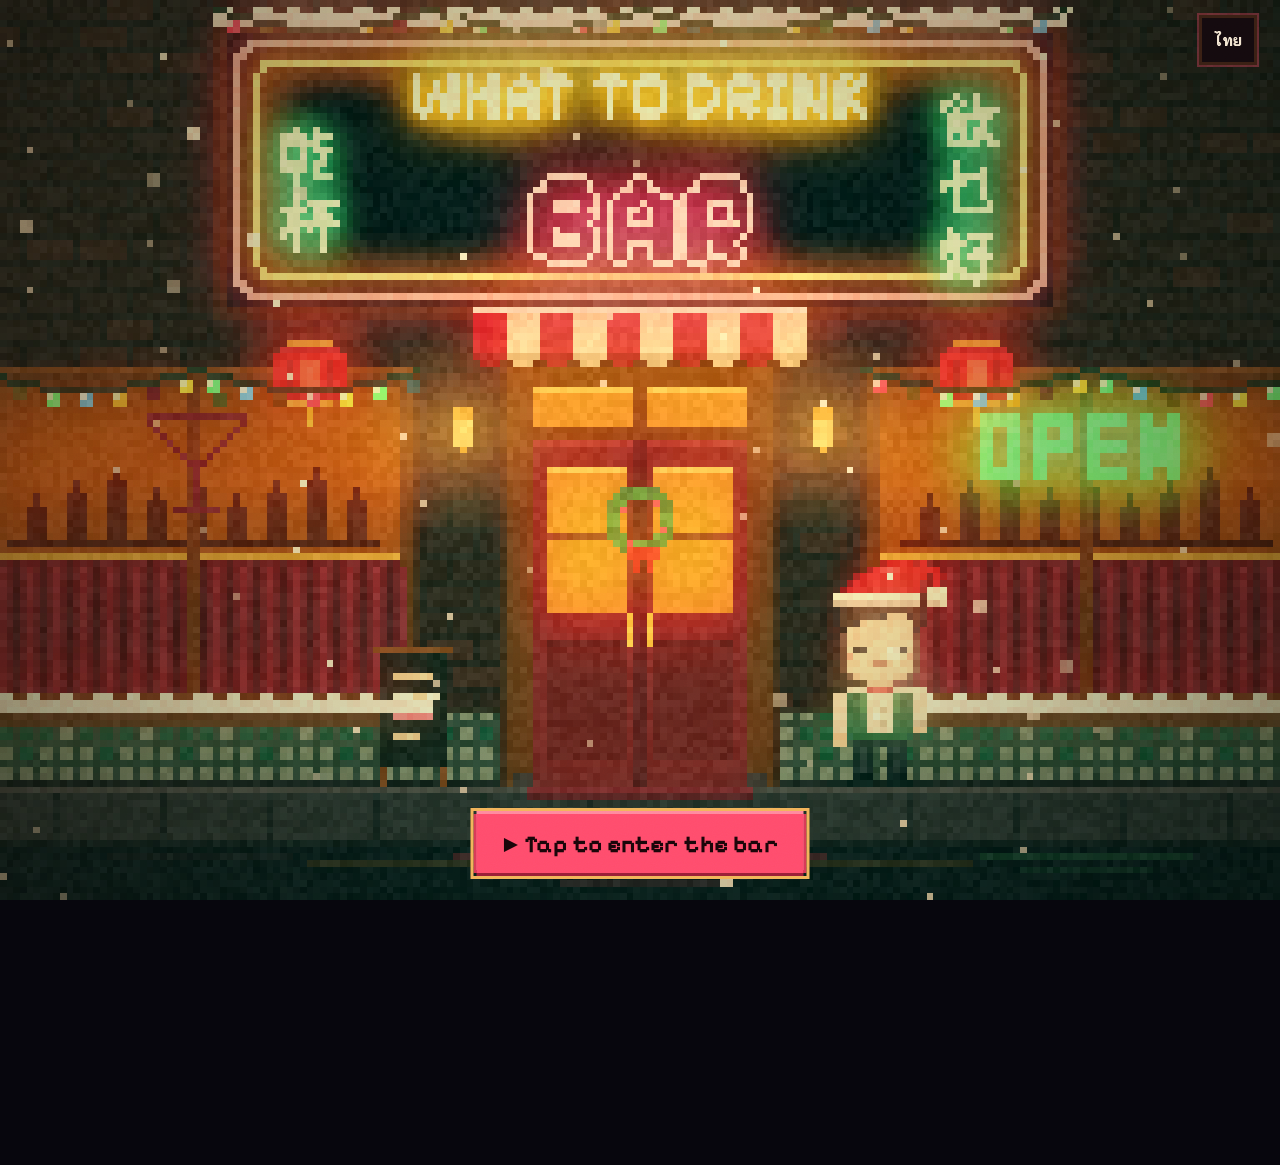
==== commit 6943a3e0: "WHAT TO DRINK BAR: fix broken layout on result page Co-Authored-By: Claude Opus 5.5 <noreply@anthrop" ====
--- a/what-to-drink/index.html
+++ b/what-to-drink/index.html
@@ -10,7 +10,7 @@
 <link rel="preconnect" href="https://fonts.gstatic.com" crossorigin>
 <link href="https://fonts.googleapis.com/css2?family=Chakra+Petch:wght@400;600;700&family=Pixelify+Sans:wght@500;700&family=VT323&family=Noto+Serif+Thai:wght@400;600;700&family=Playfair+Display:ital,wght@0,700;0,800;1,500;1,600&display=swap" rel="stylesheet">
 <link href="https://fonts.googleapis.com/css2?family=Noto+Sans+TC:wght@900&text=%E4%BB%8A%E6%99%9A%E9%A3%B2%E4%B9%9C%E5%A5%BD%E4%B9%BE%E6%9D%AF%E9%85%92%E5%90%A7%E9%A6%99%E6%B8%AF%E5%A4%9C%E9%A3%B2%E5%93%81%E5%96%AE%E5%AE%8C&display=swap" rel="stylesheet">
-<style>:root{color-scheme:dark;--bg:#0f080b;--wall:#1b0e13;--panel:#1c1015;--panel2:#26151c;--wood:#4a2a18;--wood2:#7a4a2a;--ink:#f3e6d2;--mute:#bba48c;--lamp:#f2b45a;--neon:#ff4d6d;--glass:#9fd8e0;--line:#3d2229}:root[data-theme=light],:root[data-theme=dark]{color-scheme:dark}*{box-sizing:border-box;min-width:0}body{margin:0;background:var(--bg);color:var(--ink);font:16px/1.6 "Chakra Petch",system-ui,sans-serif;overflow-x:clip}.px-font,h1,h2,h3,.nm{font-family:"Pixelify Sans","Chakra Petch",monospace}a{color:var(--lamp)}header{display:flex;align-items:center;justify-content:space-between;gap:12px;flex-wrap:wrap;padding:12px max(4vw,16px);background:#0b0508;border-bottom:4px solid #24121a}.logo{display:flex;align-items:center;gap:10px;font:700 22px "Pixelify Sans",monospace;color:var(--neon);text-shadow:0 0 8px rgba(255,77,109,.6);text-decoration:none}.logo span{color:var(--ink);text-shadow:none;font-family:"Chakra Petch";font-size:15px;font-weight:600}nav{display:flex;gap:6px;flex-wrap:wrap}nav a{color:var(--mute);text-decoration:none;padding:10px 12px;font-weight:600}nav a:hover,nav a:focus-visible{color:var(--ink);outline:none;background:#1e1016}.hero{position:relative;background:var(--wall)}#scene{display:block;width:100%;height:clamp(230px,56.25vw,600px);object-fit:cover;object-position:50% 25%;image-rendering:pixelated}.wrap{max-width:1240px;margin:0 auto;padding:0 max(4vw,16px)}.card{position:relative;max-width:820px;margin:-56px auto 0;background:var(--panel);padding:clamp(20px,3.4vw,36px);box-shadow:0 -4px 0 0 var(--wood),0 4px 0 0 var(--wood),-4px 0 0 0 var(--wood),4px 0 0 0 var(--wood),0 0 0 8px #12090d,0 18px 40px rgba(0,0,0,.6)}.card::before{content:"";position:absolute;inset:6px;border:2px dashed #3a2229;pointer-events:none}h1{font-size:clamp(32px,5vw,48px);line-height:1.3;margin:0 0 10px;padding-top:.08em;text-wrap:balance;color:var(--ink)}h2{font-size:clamp(26px,3.6vw,36px);line-height:1.3;margin:0 0 6px}.lead{color:var(--mute);margin:0 0 20px;max-width:60ch}.btn{appearance:none;border:0;cursor:pointer;font:600 16px "Chakra Petch",sans-serif;color:var(--ink);background:var(--panel2);padding:12px 18px;min-height:44px;box-shadow:0 -3px 0 0 var(--line),0 3px 0 0 #0c0608,-3px 0 0 0 var(--line),3px 0 0 0 var(--line);transition:background .12s,transform .06s}.btn:hover{background:#34202a}.btn:active{transform:translateY(2px)}.btn:focus-visible,.opt:focus-visible,input:focus-visible,.chip:focus-visible{outline:3px solid var(--lamp);outline-offset:3px}.btn.pri{background:var(--neon);color:#1a0509;box-shadow:0 -3px 0 0 #ff8a9e,0 3px 0 0 #9a1f36,-3px 0 0 0 #d93a58,3px 0 0 0 #d93a58}.btn.pri:hover{background:#ff6680}.row{display:flex;gap:12px;flex-wrap:wrap;align-items:center}.prog{display:flex;gap:4px;margin:0 0 18px}.prog i{flex:1;height:10px;background:#2c1820}.prog i.on{background:var(--lamp);box-shadow:0 0 6px rgba(242,180,90,.6)}.qn{font:500 14px/1.5 "Pixelify Sans","Chakra Petch",monospace;color:var(--lamp);margin:0 0 10px}.qt{font-size:clamp(21px,2.8vw,26px);line-height:1.3;font-weight:700;margin:0 0 18px;text-wrap:balance}.opts{display:grid;gap:10px}.opt{display:flex;gap:12px;align-items:center;text-align:left;width:100%;border:0;cursor:pointer;font:500 17px/1.4 "Chakra Petch",sans-serif;color:var(--ink);background:#22131a;padding:13px 16px;min-height:52px;box-shadow:inset 0 0 0 2px #36202a}.opt b{flex:none;display:grid;place-items:center;width:30px;height:30px;background:#3a2229;color:var(--lamp);font:700 15px "Pixelify Sans",monospace}.opt:hover{background:#2e1a23;box-shadow:inset 0 0 0 2px var(--lamp)}.opt:hover b{background:var(--lamp);color:#1a0d05}.back{margin-top:16px;background:none;box-shadow:none;color:var(--mute);padding:10px 0}.back:hover{background:none;color:var(--ink)}.res{display:grid;grid-template-columns:auto minmax(0,1fr);gap:clamp(18px,3vw,32px);align-items:start}.sprite{image-rendering:pixelated;display:block}.big{width:144px;height:180px;background:radial-gradient(circle at 50% 70%,rgba(242,180,90,.18),transparent 70%)}.tag{display:inline-block;font:600 13px "Chakra Petch";padding:3px 10px;background:#2e1a23;color:var(--lamp);margin-right:6px}.nm.huge{font-size:clamp(30px,5vw,46px);line-height:1.05;margin:8px 0 4px;color:var(--ink)}.match{font:700 18px "Pixelify Sans",monospace;color:var(--neon)}.why{margin:12px 0;color:var(--ink)}.bars{display:grid;grid-template-columns:auto minmax(0,1fr);gap:6px 12px;font-size:14px;color:var(--mute);margin:14px 0 6px;max-width:380px}.cells{display:flex;gap:3px;align-items:center}.cells i{width:22px;height:10px;background:#2c1820}.cells i.on{background:var(--glass)}.alts{display:grid;grid-template-columns:repeat(auto-fit,minmax(200px,1fr));gap:12px;margin-top:22px}.mini{display:flex;gap:12px;align-items:center;background:#22131a;padding:12px;box-shadow:inset 0 0 0 2px #36202a}.mini img{width:40px;height:50px;image-rendering:pixelated;flex:none}.mini .nm{font-size:17px;line-height:1.15}.mini small{display:block;color:var(--mute);font-size:13px}.sec{padding:clamp(40px,6vw,72px) 0}.tools{display:flex;gap:10px;flex-wrap:wrap;align-items:center;margin:18px 0 20px}input[type=search]{flex:1 1 240px;font:16px "Chakra Petch";color:var(--ink);background:#1a0e13;border:0;padding:12px 14px;min-height:44px;box-shadow:inset 0 0 0 2px #3a2229}.chip{border:0;cursor:pointer;font:600 15px "Chakra Petch";color:var(--mute);background:#1e1016;padding:10px 14px;min-height:44px}.chip[aria-pressed=true]{background:var(--lamp);color:#1a0d05}.count{color:var(--mute);font-size:14px;margin-left:auto}.shelf{display:grid;grid-template-columns:repeat(auto-fill,minmax(min(100%,250px),1fr));gap:12px}.it{display:flex;gap:12px;background:var(--panel);padding:14px;box-shadow:inset 0 0 0 2px #2c1820;border-bottom:6px solid var(--wood)}.it img{width:48px;height:60px;image-rendering:pixelated;flex:none}.it .nm{font-size:17px;line-height:1.15;margin:0 0 2px}.it p{margin:4px 0 0;font-size:14px;line-height:1.45;color:var(--mute)}.it .meta{font-size:13px;color:var(--lamp)}.empty{color:var(--mute);padding:30px 0}footer{background:#0b0508;color:var(--mute);font-size:14px;padding:28px max(4vw,16px);border-top:4px solid #24121a}footer p{max-width:900px;margin:0 auto 6px}.mk{display:grid;grid-template-columns:auto minmax(0,1fr);gap:clamp(16px,3vw,28px);align-items:start;margin:0 0 20px}.stage{width:156px;padding:14px 14px 10px;background:radial-gradient(ellipse at 50% 35%,rgba(242,180,90,.28),transparent 70%),#130a0d;text-align:center;box-shadow:inset 0 -8px 0 #3a2014}.stage canvas{width:128px;height:192px;margin:0 auto}.stage div{font:700 15px "Pixelify Sans","Chakra Petch";color:var(--lamp);margin-top:6px;min-height:22px}.ctl{display:grid;gap:12px}.grp{display:flex;flex-wrap:wrap;gap:8px;align-items:center}.grp>span{flex:0 0 84px;color:var(--mute);font-size:14px}.sw{width:44px;height:44px;border:0;cursor:pointer;box-shadow:inset 0 0 0 3px #12090d}.sw[aria-pressed=true]{box-shadow:inset 0 0 0 3px #12090d,0 0 0 3px var(--lamp)}.sw:focus-visible{outline:3px solid var(--glass);outline-offset:3px}input[type=text]{width:100%;font:16px "Chakra Petch";color:var(--ink);background:#1a0e13;border:0;padding:11px 14px;min-height:44px;box-shadow:inset 0 0 0 2px #3a2229}input[type=text]:focus-visible{outline:3px solid var(--lamp);outline-offset:3px}.sub{font-weight:700;font-size:19px;margin:6px 0 4px}.sub small{font-weight:400;color:var(--mute);font-size:14px}.outs{display:grid;grid-template-columns:repeat(auto-fill,minmax(min(100%,168px),1fr));gap:10px;margin:10px 0 20px}.oc{display:flex;flex-direction:column;align-items:center;text-align:center;gap:4px;border:0;cursor:pointer;background:#22131a;color:var(--ink);padding:12px 10px;box-shadow:inset 0 0 0 2px #36202a;font:inherit}.oc:hover{background:#2a1820}.oc:focus-visible{outline:3px solid var(--lamp);outline-offset:3px}.oc img{width:48px;height:72px;image-rendering:pixelated}.oc b{font:700 16px "Pixelify Sans","Chakra Petch"}.oc small{color:var(--mute);font-size:13px;line-height:1.5}.oc[aria-pressed=true]{box-shadow:inset 0 0 0 3px var(--lamp);background:#2e1a23}.duo{display:flex;align-items:flex-end;gap:4px;padding:14px 12px 10px;background:radial-gradient(ellipse at 50% 40%,rgba(242,180,90,.22),transparent 70%),#130a0d;box-shadow:inset 0 -8px 0 #3a2014}.duo{justify-content:center}.duo .gl{width:144px;height:180px}.qt .sit.me{color:var(--glass)}.order{margin:14px 0 4px;padding:12px 14px;background:#22131a;box-shadow:inset 4px 0 0 var(--lamp);max-width:520px}.order b{display:block;font-size:14px;color:var(--lamp);margin-bottom:2px}.qt .sit{display:block;font:600 14px "Chakra Petch";color:var(--neon);margin-bottom:4px}.cut{position:fixed;inset:0;z-index:50;background:#0a0507;display:flex;flex-direction:column;align-items:center;justify-content:center;gap:14px;padding:16px}.cut canvas{width:min(96vw,calc(72vh*16/9));aspect-ratio:16/9;height:auto;image-rendering:pixelated;box-shadow:0 0 0 4px #3a2014,0 0 60px rgba(255,77,109,.25)}.cut p{margin:0;min-height:1.6em;font:600 clamp(19px,3vw,26px) "Chakra Petch",sans-serif;color:#fff4a8;text-align:center;text-shadow:2px 2px 0 #000,-2px 2px 0 #000,2px -2px 0 #000,-2px -2px 0 #000;letter-spacing:.02em}.cut .skip{position:absolute;top:14px;right:14px}.arc{margin:22px 0 0;padding:18px 20px;background:#22131a;box-shadow:inset 0 0 0 2px #36202a;text-align:center}.arc .en{display:inline-block;font:700 clamp(26px,4.4vw,38px) "Pixelify Sans","Chakra Petch";background:var(--neon);color:#1a0509;padding:6px 22px;box-shadow:0 4px 0 #9a1f36}.arc .th{margin:12px 0 10px;color:var(--glass);font-weight:600}.chips{display:flex;flex-wrap:wrap;gap:8px;justify-content:center}.chips span{padding:6px 14px;background:#2e1a23;box-shadow:inset 0 0 0 2px var(--lamp);color:var(--ink);font-weight:600}.info{display:grid;gap:12px;margin-top:14px}.info section{padding:16px 18px;background:#1f1117;box-shadow:inset 0 0 0 2px #2e1a22}.info h3{margin:0 0 6px;font-size:19px;color:var(--lamp)}.info p{margin:0 0 8px}.info ul{margin:4px 0 0;padding-left:20px}.info li{margin:4px 0}.info .rare{color:var(--mute);font-size:14px;margin:8px 0 0}.sd{list-style:none;padding:0!important}.sd b{color:var(--glass);margin-right:6px}.share{margin-top:18px;padding:18px;background:#1f1117;box-shadow:inset 0 0 0 2px #2e1a22;display:grid;grid-template-columns:minmax(0,220px) minmax(0,1fr);gap:18px;align-items:start}.share img{width:100%;aspect-ratio:9/16;display:block;box-shadow:0 0 0 3px #3a2014;background:#140a0e}.share h3{margin:0 0 6px;font-size:19px;color:var(--lamp)}@media(max-width:600px){.share{grid-template-columns:1fr}.share img{max-width:240px}}.hero{overflow:hidden}.hero::before{content:"";position:absolute;left:0;right:0;top:0;height:clamp(10px,2.2vw,22px);background:#000;z-index:1}.stamp{position:absolute;bottom:clamp(40px,7.5vw,76px);right:max(4vw,16px);z-index:1;font:clamp(16px,2.4vw,24px) "VT323",monospace;color:#ff8a2a;text-shadow:0 0 6px rgba(255,120,40,.8);letter-spacing:.08em;pointer-events:none}body::after{content:"";position:fixed;inset:0;pointer-events:none;z-index:60;opacity:.07;mix-blend-mode:overlay;background-image:url("data:image/svg+xml,%3Csvg xmlns='http://www.w3.org/2000/svg' width='160' height='160'%3E%3Cfilter id='n'%3E%3CfeTurbulence type='fractalNoise' baseFrequency='.9' numOctaves='2' stitchTiles='stitch'/%3E%3C/filter%3E%3Crect width='100%25' height='100%25' filter='url(%23n)'/%3E%3C/svg%3E")}.juke{position:fixed;right:max(2vw,10px);bottom:max(2vw,10px);z-index:55;display:flex;align-items:center;gap:6px;background:#140a0e;padding:6px;box-shadow:0 0 0 3px #3a2014,0 10px 30px rgba(0,0,0,.6);max-width:calc(100vw - 20px)}.juke button{appearance:none;border:0;cursor:pointer;background:#2a1820;color:var(--ink);font:600 15px "Chakra Petch";min-width:44px;min-height:44px;padding:0 10px}.juke button:hover{background:#3a2229}.juke button:focus-visible{outline:3px solid var(--lamp);outline-offset:2px}.juke .pl{background:var(--neon);color:#1a0509}.juke .tt{padding:0 8px;line-height:1.2;min-width:0}.juke .tt b{display:block;font-size:14px;white-space:nowrap;overflow:hidden;text-overflow:ellipsis;max-width:180px}.juke .tt small{color:var(--mute);font-size:12px;white-space:nowrap}@media(max-width:600px){.juke .tt b{max-width:110px}}.nb{appearance:none;border:0;background:none;cursor:pointer;color:var(--mute);font:600 16px "Chakra Petch";padding:10px 12px;min-height:44px}.nb:hover,.nb:focus-visible{color:var(--ink);outline:none;background:#1e1016}.nb.nbk{color:var(--lamp)}body:not(.in) .in-only{display:none}body.focus nav,body.focus footer,body.focus .jmini .tt{display:none}body.focus .jmini{opacity:.75}body.focus .jmini:hover,body.focus .jmini:focus-within{opacity:1}body.lock{overflow:hidden}.jmini{position:fixed;right:max(2vw,10px);bottom:max(2vw,10px);z-index:55;display:flex;align-items:center;gap:6px;background:#140a0e;padding:5px;box-shadow:0 0 0 3px #3a2014,0 10px 30px rgba(0,0,0,.6);max-width:calc(100vw - 20px);transition:opacity .2s}.jmini button{appearance:none;border:0;cursor:pointer;background:#2a1820;color:var(--ink);font:600 15px "Chakra Petch";min-width:44px;min-height:44px;padding:0 8px;display:grid;place-items:center}.jmini button:hover{background:#3a2229}.jmini button:focus-visible{outline:3px solid var(--lamp);outline-offset:2px}.jmini .pl{background:var(--neon);color:#1a0509}.jmini .jo svg{display:block;image-rendering:pixelated}.jmini .tt{padding:0 8px;line-height:1.2}.jmini .tt b{display:block;font-size:14px;white-space:nowrap;overflow:hidden;text-overflow:ellipsis;max-width:180px}.jmini .tt small{color:var(--mute);font-size:12px;white-space:nowrap}@media(max-width:600px){.jmini .tt b{max-width:110px}}.ov.lg{z-index:57;padding:14px 10px 200px;background:#0b0608}body.lgon .jmini{z-index:58}.lgw{width:min(960px,100%)}.ntbar{display:flex;align-items:center;gap:12px;margin:0 0 8px;font:600 15px "Chakra Petch",sans-serif;color:var(--lamp)}.ntpr{flex:1;height:6px;background:#2c1820}.ntpr i{display:block;height:100%;width:0;background:var(--neon);transition:width .4s}.ntui{margin-top:12px;padding:14px 16px;background:#140a0e;box-shadow:inset 0 0 0 2px #3a2014;min-height:150px}.ntnar{margin:0 0 8px;color:var(--mute);font-style:italic}.ntsay{margin:0 0 10px;font-size:17px;line-height:1.55}.ntsay b{display:block;font:700 13px "Chakra Petch",sans-serif;color:var(--neon);margin-bottom:2px}.ntout{margin:0 0 10px;color:var(--glass);min-height:1em}.ntc{flex-direction:column;align-items:stretch}.ntc .btn{text-align:left}.ntpath{display:flex;flex-wrap:wrap;gap:4px;margin:10px 0 0}.ntpath i{width:14px;height:14px;background:#5a4a50}.ntpath i.g{background:#4ac07a}.ntpath i.r{background:#e8304a}.lghd{display:flex;justify-content:space-between;align-items:center;gap:12px;margin:0 0 10px}.lghd h2{margin:0;font:700 clamp(22px,3vw,30px) "Pixelify Sans","Chakra Petch";color:var(--ink);display:flex;align-items:center;gap:10px}.lgst{position:relative;overflow:hidden;box-shadow:0 0 0 3px #3a2014,0 12px 40px rgba(0,0,0,.6);background:#0a0507}.lgst canvas{display:block;width:100%;height:auto;image-rendering:pixelated;transition:transform .9s ease,filter .9s}.lgbt{position:absolute;left:43.3%;top:41%;width:13.4%;height:33%;appearance:none;border:0;background:none;cursor:pointer;padding:0}.lgbt:focus-visible{outline:3px solid var(--lamp)}.lgm{display:flex;align-items:center;gap:12px;margin:14px 0 4px}.lgbar{flex:1;height:16px;background:#1a0e12;box-shadow:inset 0 0 0 2px #3d2229}.lgbar i{display:block;height:100%;width:0;background:linear-gradient(90deg,#5aff9a,#f2b45a 45%,#ff4d6d 75%,#c070ff);transition:width .6s}.lgm b{font:700 17px "Pixelify Sans","Chakra Petch";min-width:7.5em;text-align:right;color:var(--lamp)}.lgs{display:flex;flex-wrap:wrap;justify-content:space-between;gap:4px 16px;margin:0 0 14px;color:var(--mute);font-size:14px}.lgact{margin-bottom:12px}.lgmenu{background:#1c1015;box-shadow:inset 0 0 0 2px #36202a;padding:12px;margin-bottom:12px}.lgmenu input{width:100%;font:16px "Chakra Petch";padding:10px 12px;background:#0f080b;color:var(--ink);border:0;box-shadow:inset 0 0 0 2px #3d2229;min-height:44px}.lgchips{display:flex;flex-wrap:wrap;gap:6px;margin:10px 0}.lglist{display:grid;grid-template-columns:repeat(auto-fill,minmax(min(100%,210px),1fr));gap:6px;max-height:min(52vh,460px);overflow:auto;padding-right:4px}.lgd{display:grid;grid-template-columns:32px minmax(0,1fr);grid-template-rows:auto auto;column-gap:10px;align-items:center;text-align:left;border:0;cursor:pointer;background:#26151c;color:var(--ink);padding:6px 10px 6px 6px;font:inherit;min-height:52px}.lgd:hover,.lgd:focus-visible{background:#33202a;outline:2px solid var(--lamp)}.lgd img{grid-row:span 2;width:32px;height:40px;image-rendering:pixelated}.lgd b{font-size:15px;line-height:1.25}.lgd small{color:var(--mute);font-size:13px}.lgnone{color:var(--mute);margin:8px}.lgnote{font-size:13px;color:var(--mute);margin:6px 0 0}.lgin{margin-top:22px;padding:14px 16px;background:#1a0f14;box-shadow:inset 0 0 0 2px #2a5a46,0 0 18px rgba(58,216,144,.12)}.lgin p{margin:0 0 10px}.oc .tol{font-style:normal;color:var(--lamp);font:600 13px "Chakra Petch"}.lend{position:fixed;inset:0;z-index:59;background:#000;display:grid;place-items:center}.lfr{position:relative;width:min(100vw,177.7vh);aspect-ratio:16/9}.lfr canvas{display:block;width:100%;height:100%;image-rendering:pixelated}.lsub{position:absolute;left:4%;right:4%;bottom:1.2%;margin:0;text-align:center;color:#fff;font:600 clamp(13px,2.1vw,22px)/1.3 "Chakra Petch",sans-serif;text-shadow:0 0 3px #000,0 2px 0 #000,0 -1px 0 #000}.lsub small{display:block;font-size:.72em;color:#f2e8a0;font-weight:400}.lcard{position:fixed;inset:0;overflow:auto;display:flex;flex-direction:column;align-items:center;justify-content:center;gap:8px;padding:6% 8%;text-align:center;background:rgba(6,2,4,.78)}.lcard .wan{margin:0;font:900 clamp(56px,11vw,120px)/1 "Noto Sans TC","Noto Sans CJK TC","PingFang TC",serif;color:#f4e4c8;text-shadow:0 0 18px rgba(255,77,109,.6)}.lcard h2{margin:0;font:700 clamp(20px,3vw,32px) "Pixelify Sans","Chakra Petch";color:var(--lamp)}.lmo{margin:0;max-width:44em;font-size:clamp(14px,1.7vw,17px)}.lstat{margin:0 0 6px;color:var(--mute);font-size:14px}.lend .skip{position:fixed;top:14px;right:14px;z-index:2}@media(max-width:600px){.lgm b{min-width:6em}.lcard{padding:4%}.lcard .lmo{font-size:13px}}.ov{position:fixed;inset:0;z-index:58;background:rgba(8,4,5,.88);overflow:auto;padding:68px 12px 40px;display:flex;justify-content:center;align-items:flex-start}.ov .ox{position:fixed;top:12px;right:12px;z-index:5}.strip{margin:16px 0 10px;text-align:center;font:600 13px "Chakra Petch";color:#ffe9b0;background:#1a0a06;padding:6px;box-shadow:inset 0 0 0 2px #c9a14a}.cards{display:grid;grid-template-columns:1fr 1fr;gap:6px;padding:10px;background:#140806;box-shadow:inset 0 0 0 3px #c9a14a,inset 0 0 20px rgba(255,180,100,.25)}@media(max-width:420px){.cards{grid-template-columns:1fr}}.tc{display:grid;grid-template-columns:auto minmax(0,1fr);align-items:stretch;border:0;padding:0;cursor:pointer;background:#f6ecd4;color:#2a140c;text-align:left;box-shadow:inset 0 0 0 2px #c8b48a;min-height:54px;font:inherit}.tc .no{display:grid;place-items:center;width:40px;background:#b8202e;color:#ffe9b0;font:700 15px "Pixelify Sans",monospace}.tc .ti{padding:5px 9px;display:flex;flex-direction:column;justify-content:center;line-height:1.25}.tc .ti b{font-size:14.5px;white-space:nowrap;overflow:hidden;text-overflow:ellipsis}.tc .ti small{font-size:12px;color:#6a4a32;border-top:1px solid #d8c4a0;margin-top:3px;padding-top:2px;white-space:nowrap;overflow:hidden;text-overflow:ellipsis}.tc:hover{background:#fff6e0}.tc:focus-visible{outline:3px solid var(--lamp);outline-offset:2px}.tc[aria-pressed=true]{box-shadow:inset 0 0 0 3px var(--neon),0 0 14px rgba(255,77,109,.55)}.tc[aria-pressed=true] .no{background:var(--neon);color:#1a0509}.jctl{display:flex;justify-content:center;gap:10px;margin:16px 0 8px}.jopts{display:flex;gap:6px 18px;justify-content:center;flex-wrap:wrap;color:#ffe9b0;font-size:14px}.coin{position:absolute;right:14px;top:50%;transform:translateY(-50%);background:#1a0a06;color:var(--lamp);font:22px/1 "VT323",monospace;padding:4px 8px;box-shadow:inset 0 0 0 2px #c9a14a}.bkov{align-items:flex-start}.book{width:min(1100px,100%);margin:0 auto}.gbtn{appearance:none;cursor:pointer;margin-top:18px;background:transparent;color:#f3d890;border:2px solid #c9a14a;padding:10px 22px;min-height:46px;font:600 16px "Noto Serif Thai",serif;letter-spacing:.04em}.gbtn:hover{background:rgba(201,161,74,.15)}.gbtn:focus-visible{outline:3px solid #f3d890;outline-offset:3px}.bkbar{display:flex;flex-wrap:wrap;gap:10px;align-items:flex-end;justify-content:space-between;margin:0 0 -2px;padding:0 10px}.ribs{display:flex;flex-wrap:wrap;gap:6px}.rib{appearance:none;border:0;cursor:pointer;background:var(--c);color:#fff4dc;font:600 14px "Noto Serif Thai",serif;padding:8px 12px 16px;min-height:44px;clip-path:polygon(0 0,100% 0,100% 100%,50% 80%,0 100%);transition:transform .15s}.rib:hover,.rib[aria-current=true]{transform:translateY(4px)}.rib:focus-visible{outline:3px solid #f3d890;outline-offset:2px}.bksearch{display:flex;gap:8px;align-items:center;flex:1 1 260px;max-width:380px;margin-bottom:8px}.bksearch input{flex:1;font:16px "Noto Serif Thai",serif;color:#2a1a12;background:#f6ecd6;border:0;padding:10px 12px;min-height:44px;box-shadow:inset 0 0 0 2px #c9a14a}.bksearch input:focus-visible{outline:3px solid var(--lamp);outline-offset:2px}.spread{position:relative;display:grid;grid-template-columns:1fr 1fr;background:linear-gradient(90deg,#4a0f18,#6a1a24 49.5%,#2a080e 50%,#6a1a24 50.5%,#4a0f18);padding:12px;border-radius:8px;box-shadow:0 0 0 3px #2a0a10,0 30px 60px rgba(0,0,0,.7);perspective:2200px}.spread.one{grid-template-columns:1fr}.pg{position:relative;color:#2a1a12;padding:30px clamp(20px,3vw,40px) 52px;font:15px/1.6 "Noto Serif Thai",serif;min-height:640px;background:linear-gradient(90deg,#efe0c0,#f6ecd6 9%,#f8eedb 50%,#f6ecd6 91%,#ecdcb8)}.pg.L,.face.L{border-radius:4px 0 0 4px;box-shadow:inset -28px 0 30px -20px rgba(80,44,10,.5),inset 0 0 0 1px #d8c4a0}.pg.R,.face.R{border-radius:0 4px 4px 0;box-shadow:inset 28px 0 30px -20px rgba(80,44,10,.5),inset 0 0 0 1px #d8c4a0}.spread.one .pg.L{border-radius:4px;box-shadow:inset 0 0 0 1px #d8c4a0,inset 18px 0 24px -18px rgba(80,44,10,.4)}.pg.turn{animation:turn .35s ease-out}@keyframes turn{from{opacity:.2;transform:translateX(18px)}}.run{font:italic 600 13px "Playfair Display","Noto Serif Thai",serif;color:#8a5a3a;text-align:center;letter-spacing:.14em;border-bottom:1px solid #c8a878;padding-bottom:6px;margin-bottom:14px}.folio{position:absolute;bottom:16px;left:0;right:0;text-align:center;font:italic 500 15px "Playfair Display",serif;color:#8a5a3a}.orn{color:#a8783a;text-align:center;letter-spacing:.3em}.chap{text-align:center;margin:4px 0 12px}.chap span{font:italic 600 15px "Playfair Display","Noto Serif Thai",serif;color:#8a5a3a;letter-spacing:.1em}.chap h3{margin:2px 0 6px;font:800 clamp(28px,3.4vw,36px)/1.35 "Playfair Display","Noto Serif Thai",serif;color:#6a1420}.chap p{margin:0 auto 6px;max-width:44ch;font-size:14px;color:#5a3a26}.be{display:grid;grid-template-columns:40px minmax(0,1fr);gap:14px;padding:11px 6px;border-bottom:1px dotted #c8a878}.be:last-of-type{border-bottom:0}.be img{width:40px;height:50px;image-rendering:pixelated;margin-top:4px}.be-h{display:flex;align-items:baseline;gap:8px}.be-n{font:700 19px/1.2 "Playfair Display","Noto Serif Thai",serif;color:#2a1208}.be-dots{flex:1;min-width:16px;border-bottom:2px dotted #a88a60;transform:translateY(-5px)}.be-abv{font:italic 600 15px "Playfair Display",serif;color:#8a1a26;white-space:nowrap}.be-d{margin:3px 0 0;font-size:14.5px;line-height:1.55}.be-t{margin:3px 0 0;font-size:13px;color:#7a5a3e;font-style:italic}.be.hl{background:rgba(201,161,74,.25);box-shadow:inset 0 0 0 2px #c9a14a}.intro{text-align:center;padding-top:30px}.intro .kick{font:italic 600 15px "Playfair Display",serif;color:#8a5a3a;letter-spacing:.12em;margin:0}.intro h3{margin:8px 0 2px;font:800 40px/1.35 "Noto Serif Thai",serif;color:#6a1420}.intro .sub{font:italic 600 17px "Playfair Display",serif;color:#8a5a3a;margin:0 0 10px}.intro p{max-width:40ch;margin:10px auto}.how{margin:22px auto 10px;max-width:380px;text-align:left;padding:14px 16px;box-shadow:inset 0 0 0 1px #c8a878;background:rgba(255,255,255,.35)}.how b{display:block;text-align:center;font-weight:700;color:#6a1420;margin-bottom:6px}.small{font-size:13px;color:#7a5a3e}.toch{margin:8px 0 18px;text-align:center;font:800 34px "Noto Serif Thai",serif;color:#6a1420}.toc{list-style:none;padding:0;margin:0 auto;max-width:440px}.toc li{margin:0 0 6px}.toc button{appearance:none;border:0;background:none;cursor:pointer;width:100%;display:flex;align-items:baseline;gap:10px;padding:10px 4px;font:inherit;color:#2a1a12;text-align:left;min-height:44px}.toc button:hover{background:rgba(201,161,74,.18)}.toc button:focus-visible{outline:2px solid #8a1a26}.toc span{font:italic 600 15px "Playfair Display",serif;color:#8a5a3a;flex:none;width:64px}.toc b{font-size:18px}.toc i{flex:1;border-bottom:2px dotted #a88a60;transform:translateY(-5px)}.toc em{font:italic 600 16px "Playfair Display",serif;color:#8a1a26}.endp{text-align:center;padding-top:34%;color:#7a5a3e}.endp .orn{font-size:28px}.flip{position:absolute;top:12px;bottom:12px;width:calc(50% - 12px);transform-style:preserve-3d;z-index:3;pointer-events:none}.flip.fwd{left:50%;transform-origin:left center;animation:flipF .6s ease-in-out forwards}.flip.back{left:12px;transform-origin:right center;animation:flipB .6s ease-in-out forwards}.flip .face{position:absolute;inset:0;min-height:0;overflow:hidden;backface-visibility:hidden;-webkit-backface-visibility:hidden}.flip .face.b{transform:rotateY(180deg)}@keyframes flipF{to{transform:rotateY(-180deg)}}@keyframes flipB{to{transform:rotateY(180deg)}}.bknav{display:flex;align-items:center;justify-content:center;gap:14px;margin:14px 0 0;color:#e8c878;font:italic 600 15px "Playfair Display","Noto Serif Thai",serif}.bknav .gbtn{margin:0;padding:8px 16px}.bknav .gbtn:disabled{opacity:.35;cursor:default}@media(max-width:600px){.pg{min-height:0;padding:24px 18px 50px}.bkbar{padding:0}}.jk{--p:6px;position:relative;width:min(520px,100%);margin:0 auto;padding:6px;background:#120603;clip-path:polygon(calc(5*var(--p)) 0,calc(100% - 5*var(--p)) 0,calc(100% - 5*var(--p)) var(--p),calc(100% - 3*var(--p)) var(--p),calc(100% - 3*var(--p)) calc(2*var(--p)),calc(100% - 2*var(--p)) calc(2*var(--p)),calc(100% - 2*var(--p)) calc(3*var(--p)),calc(100% - var(--p)) calc(3*var(--p)),calc(100% - var(--p)) calc(5*var(--p)),100% calc(5*var(--p)),100% 100%,0 100%,0 calc(5*var(--p)),var(--p) calc(5*var(--p)),var(--p) calc(3*var(--p)),calc(2*var(--p)) calc(3*var(--p)),calc(2*var(--p)) calc(2*var(--p)),calc(3*var(--p)) calc(2*var(--p)),calc(3*var(--p)) var(--p),calc(5*var(--p)) var(--p))}.jkb{padding:16px 16px 16px;clip-path:polygon(calc(5*var(--p)) 0,calc(100% - 5*var(--p)) 0,calc(100% - 5*var(--p)) var(--p),calc(100% - 3*var(--p)) var(--p),calc(100% - 3*var(--p)) calc(2*var(--p)),calc(100% - 2*var(--p)) calc(2*var(--p)),calc(100% - 2*var(--p)) calc(3*var(--p)),calc(100% - var(--p)) calc(3*var(--p)),calc(100% - var(--p)) calc(5*var(--p)),100% calc(5*var(--p)),100% 100%,0 100%,0 calc(5*var(--p)),var(--p) calc(5*var(--p)),var(--p) calc(3*var(--p)),calc(2*var(--p)) calc(3*var(--p)),calc(2*var(--p)) calc(2*var(--p)),calc(3*var(--p)) calc(2*var(--p)),calc(3*var(--p)) var(--p),calc(5*var(--p)) var(--p));background:repeating-linear-gradient(0deg,transparent 0 22px,rgba(0,0,0,.22) 22px 24px),linear-gradient(90deg,#3a180a 0 6px,#5a2a12 6px 12px,#7a4020 12px calc(100% - 12px),#5a2a12 calc(100% - 12px) calc(100% - 6px),#2a1006 calc(100% - 6px))}#jkcv{display:block;width:min(100%,400px);height:auto;aspect-ratio:128/112;margin:0 auto;image-rendering:pixelated}.jnow{margin:12px 0 0;padding:8px 10px;text-align:center;font:700 15px "Pixelify Sans","Chakra Petch",monospace;color:#ffb04a;background:#140806;box-shadow:inset 0 0 0 3px #2a1206,0 0 0 3px #c9a14a;min-height:3.4em}.jnow small{display:block;color:#c89a5a;font:500 13px "Chakra Petch",sans-serif}.strip{font-family:"Pixelify Sans","Chakra Petch",monospace}.cbtn{appearance:none;border:0;cursor:pointer;min-width:58px;min-height:48px;padding:0 14px;font:700 16px "Pixelify Sans","Chakra Petch",monospace;color:#1a0a04;background:#c8ccd4;box-shadow:inset 4px 4px 0 #f4f6fa,inset -4px -4px 0 #8a8e98,0 0 0 3px #1a0a04,0 7px 0 0 #1a0a04}.cbtn.jbg{background:#ff4d6d;color:#fff;min-width:124px;box-shadow:inset 4px 4px 0 #ff9aac,inset -4px -4px 0 #b02a44,0 0 0 3px #1a0a04,0 7px 0 0 #1a0a04}.cbtn:active{transform:translateY(4px);box-shadow:inset 4px 4px 0 #8a8e98,inset -4px -4px 0 #f4f6fa,0 0 0 3px #1a0a04}.cbtn.jbg:active{box-shadow:inset 4px 4px 0 #b02a44,inset -4px -4px 0 #ff9aac,0 0 0 3px #1a0a04}.cbtn:focus-visible{outline:3px solid var(--lamp);outline-offset:5px}.jctl{margin:18px 0 14px}.tg{display:flex;gap:8px;align-items:center;min-height:44px;cursor:pointer;font-family:"Pixelify Sans","Chakra Petch",monospace}.tg input{appearance:none;-webkit-appearance:none;width:22px;height:22px;margin:0;background:#140806;box-shadow:inset 0 0 0 3px #c9a14a;cursor:pointer}.tg input:checked{background:#ff4d6d;box-shadow:inset 0 0 0 3px #c9a14a,inset 0 0 0 6px #140806}.tg input:focus-visible{outline:3px solid var(--lamp);outline-offset:2px}.grill{position:relative;height:60px;margin:10px 0 0;background:repeating-linear-gradient(90deg,#c8ccd4 0 6px,#1a0a04 6px 12px);box-shadow:inset 0 0 0 4px #8a8e98,inset 0 0 0 8px #1a0a04}.cover{width:min(400px,84vw);margin:10px auto;text-align:center}.covbtn{appearance:none;border:0;padding:0;background:none;cursor:pointer;display:block;width:100%;transform-origin:left center}.covbtn canvas{display:block;width:100%;height:auto;aspect-ratio:3/4;image-rendering:pixelated;box-shadow:8px 8px 0 #0a0406}.covbtn:hover canvas{filter:brightness(1.1)}.covbtn:focus-visible{outline:3px solid #f3d890;outline-offset:6px}.covtap{margin:24px 0 4px;font:700 18px "Pixelify Sans","Chakra Petch",monospace;color:#f3d890;animation:fblink 1.1s steps(2) infinite}.cover .ct{margin:0;font:14px "Chakra Petch",sans-serif;color:#d8b878}.cover.opening .covbtn{animation:coverOpen .65s ease-in forwards}.cover.opening .covtap,.cover.opening .ct{visibility:hidden}@keyframes coverOpen{to{transform:perspective(1600px) rotateY(-95deg);opacity:0}}@keyframes fblink{50%{opacity:.4}}.sr{position:absolute;width:1px;height:1px;overflow:hidden;clip-path:inset(50%);white-space:nowrap}html:has(body.atfront){background:#07060d}body.atfront{overflow:hidden;background:#07060d}body.atfront>header,body.atfront .hero,body.atfront main,body.atfront footer,body.atfront #jmini{visibility:hidden}.front{position:fixed;inset:0;z-index:56;background:#07060d;overflow:hidden}.front canvas{position:absolute;top:0;display:block;image-rendering:pixelated;cursor:pointer}.fgo{position:absolute;left:50%;bottom:max(3vh,14px);transform:translateX(-50%);white-space:nowrap;font:700 clamp(18px,3vw,24px) "Pixelify Sans","Chakra Petch",monospace;padding:14px 26px;animation:fblink 1.1s steps(2) infinite}.fgo:active{transform:translate(-50%,2px)}.fgo:hover,.fgo:focus-visible{animation:none}.flang{position:absolute;top:max(2vh,10px);right:max(2vw,10px);z-index:2;appearance:none;border:0;cursor:pointer;background:#140a0e;color:var(--ink);font:700 16px "Pixelify Sans","Chakra Petch",monospace;min-width:52px;min-height:44px;padding:0 12px;box-shadow:0 0 0 3px #3a2014,0 0 0 5px #ff4d6d55}.flang:hover,.flang:focus-visible{background:#2a1820;outline:3px solid var(--lamp);outline-offset:3px}.nb.nbl{color:var(--ink);font-family:"Pixelify Sans","Chakra Petch",monospace;letter-spacing:.04em}.bt{position:absolute;z-index:2;appearance:none;border:0;background:none;cursor:pointer;padding:0}.bt:focus-visible{outline:3px solid var(--lamp);outline-offset:2px}.bthint{position:absolute;left:50%;bottom:100%;transform:translateX(-50%);white-space:nowrap;background:#f3e6d2;color:#1a0d05;font:700 13px "Pixelify Sans","Chakra Petch",monospace;padding:4px 8px;box-shadow:0 0 0 3px #1a0d05;animation:bob 1s steps(2) infinite}.bthint::after{content:"";position:absolute;left:50%;top:100%;margin-left:-3px;width:6px;height:6px;background:#f3e6d2;box-shadow:3px 0 0 #1a0d05,-3px 0 0 #1a0d05,0 3px 0 #1a0d05}@keyframes bob{50%{transform:translate(-50%,-3px)}}.bt.seen .bthint{display:none}.bt.seen:hover .bthint,.bt.seen:focus-visible .bthint{display:block;animation:none}body.focus .bthint{display:none!important}.dlg{position:fixed;left:50%;bottom:max(2vw,14px);transform:translateX(-50%);z-index:59;width:min(760px,calc(100vw - 24px));display:grid;grid-template-columns:auto minmax(0,1fr);gap:14px;align-items:start;background:#140a0e;padding:14px 16px 16px;box-shadow:0 -4px 0 0 var(--wood2),0 4px 0 0 var(--wood),-4px 0 0 0 var(--wood),4px 0 0 0 var(--wood),0 0 0 8px #0a0507,0 14px 40px rgba(0,0,0,.7);cursor:default}.dlg canvas{width:80px;height:88px;background:#2a151b;box-shadow:inset 0 0 0 3px #3d2229}.dlgn{display:block;font:700 15px "Pixelify Sans","Chakra Petch",monospace;color:var(--neon);padding-right:44px}#dlgt{margin:2px 0 12px;font-size:17px;line-height:1.55}#dlgt .rest{visibility:hidden}.dlgc{display:flex;flex-wrap:wrap;gap:10px;min-height:44px}.dlgc .btn{padding:8px 14px;font-size:15px}.dlgx{position:absolute;top:4px;right:4px;appearance:none;border:0;background:none;color:var(--mute);cursor:pointer;width:44px;height:44px;font:700 16px "Chakra Petch",sans-serif}.dlgx:hover,.dlgx:focus-visible{color:var(--ink);background:#2a1820;outline:none}body.atfront .dlgx{display:none}@media(max-width:600px){.dlg{gap:10px;padding:12px}.dlg canvas{width:50px;height:55px}#dlgt{font-size:16px}}@media(prefers-reduced-motion:reduce){.fgo,.covtap,.bthint{animation:none}}.jvol{display:flex;align-items:center;justify-content:center;gap:12px;flex-wrap:wrap;margin:8px 0 14px;color:#ffe9b0;font:700 14px "Pixelify Sans","Chakra Petch",monospace}.cbtn.vb{position:relative;min-width:48px;padding:0}.vb::before,.vb.plus::after{content:"";position:absolute;left:50%;top:50%;transform:translate(-50%,-50%);background:#1a0a04}.vb::before{width:16px;height:4px}.vb.plus::after{width:4px;height:16px}.vb:disabled{opacity:.45;cursor:default}.vbar{display:flex;align-items:flex-end;gap:3px;height:40px;padding:7px 8px;background:#140806;box-shadow:inset 0 0 0 3px #c9a14a}.vbar i{width:9px;height:calc(6px + var(--k)*2px);background:#3a2218}.vbar i.on{background:#ffb04a}.vbar i.on:nth-child(n+9){background:#ff4d6d}#result>.qn{text-align:center;font-size:16px;margin-bottom:14px}.res{align-items:center;padding:clamp(14px,2.4vw,22px);background:#1f1117;box-shadow:inset 0 0 0 2px #2e1a22}.res .why{margin:10px 0 0;color:var(--mute);max-width:46ch}.res .match{display:inline-block;margin-top:4px;padding:2px 10px;background:#2e1a23;box-shadow:inset 0 0 0 2px var(--neon)}.order{max-width:none;margin:12px 0 0;padding:14px 18px}.taste{margin-top:12px;padding:16px 18px;background:#1f1117;box-shadow:inset 0 0 0 2px #2e1a22}.taste h3{margin:0 0 10px;font-size:19px;color:var(--lamp)}.taste .bars{display:grid;grid-template-columns:repeat(auto-fill,minmax(190px,1fr));gap:8px 28px;max-width:none;margin:0;font-size:15px}.bar{display:grid;grid-template-columns:76px minmax(0,1fr);gap:10px;align-items:center}.bar .cells i{flex:1;max-width:34px;height:12px}.arc{margin-top:12px}.info{grid-template-columns:repeat(auto-fit,minmax(min(100%,300px),1fr));margin-top:12px}.info section:last-child{grid-column:1/-1}.share{margin-top:12px}@media(max-width:600px){.res{justify-items:center;text-align:center}.res .why{margin-inline:auto}}.hide{display:none!important}.toast{color:var(--glass);font-size:14px}@media(max-width:600px){.card{margin-top:-28px}.res,.mk{grid-template-columns:1fr;justify-items:start}.stage{margin:0 auto}.duo .gl{width:112px;height:140px}.grp>span{flex-basis:100%}.count{margin-left:0;width:100%}}@media(prefers-reduced-motion:reduce){*{transition:none!important}}@media(max-width:600px){#scene{height:clamp(270px,74vw,420px);object-position:50% 60%}.card{margin-top:-14px}.res{grid-template-columns:1fr;justify-items:center;text-align:center;gap:14px}.res>div{width:100%}.res .duo{width:100%;max-width:300px;margin:0 auto}.duo .gl{width:128px;height:160px}.res .tag{margin:0 3px 6px}.res .nm.huge{margin:6px 0}.res .match{margin:2px auto 0}.res .why{margin:10px auto 0;font-size:16px}.order{font-size:15px}.opt{font:500 16px/1.45 "Chakra Petch",sans-serif;padding:12px 14px}}.arc{position:relative;padding:22px 18px 20px;background:radial-gradient(ellipse at 50% 0%,rgba(232,184,74,.16),transparent 70%),#1c0f15;box-shadow:inset 0 0 0 2px #3a2229,inset 0 0 0 6px #1c0f15,inset 0 0 0 8px #5a2a30}.arc .th{font-size:17px;margin:14px 0 12px}.chips{gap:8px 10px}.chips>span{padding:5px 12px 6px;font:600 15px/1.3 "Chakra Petch",sans-serif;background:#0f6b4f;color:#f3ead6;box-shadow:inset 0 -3px 0 #0a4a37,0 0 0 2px #1c0f15,0 0 0 4px #2f9a74}.chips>span::before{content:"✦ ";color:#e8d48a}.logo .hk{font:900 18px "Noto Sans TC","Noto Sans CJK TC","PingFang TC","Microsoft JhengHei",sans-serif;font-style:normal;color:#c8ffe0;text-shadow:0 0 6px #3ad890,0 0 14px #3ad89088;letter-spacing:.08em;padding:1px 6px;box-shadow:inset 0 0 0 2px #3ad890,0 0 10px #3ad89055}@media(max-width:640px){.logo .hk{display:none}}.arc .en{background:#b3122a;color:#f3ead6;border:4px solid #e8b84a;box-shadow:none;padding:6px 26px;-webkit-mask:radial-gradient(circle at 0 0,#0000 11px,#000 11.5px) 0 0/51% 51% no-repeat,radial-gradient(circle at 100% 0,#0000 11px,#000 11.5px) 100% 0/51% 51% no-repeat,radial-gradient(circle at 0 100%,#0000 11px,#000 11.5px) 0 100%/51% 51% no-repeat,radial-gradient(circle at 100% 100%,#0000 11px,#000 11.5px) 100% 100%/51% 51% no-repeat;mask:radial-gradient(circle at 0 0,#0000 11px,#000 11.5px) 0 0/51% 51% no-repeat,radial-gradient(circle at 100% 0,#0000 11px,#000 11.5px) 100% 0/51% 51% no-repeat,radial-gradient(circle at 0 100%,#0000 11px,#000 11.5px) 0 100%/51% 51% no-repeat,radial-gradient(circle at 100% 100%,#0000 11px,#000 11.5px) 100% 100%/51% 51% no-repeat}.chips span{background:#0f6b4f;color:#f3ead6;box-shadow:none}.order{background:#f3ead6;color:#2a1a14;box-shadow:inset 0 46px 0 #b3122a;padding-top:0;position:relative}.order b{color:#f3ead6;line-height:46px;margin:0 0 10px;font-size:15px}.order b::before{content:"飲品單 · ";font-family:"Noto Sans TC","Noto Sans CJK TC","PingFang TC","Microsoft JhengHei",sans-serif;font-weight:900}.order::after{content:"";position:absolute;left:0;right:0;bottom:-8px;height:8px;background:linear-gradient(135deg,#f3ead6 50%,#0000 50%) 0 0/12px 8px,linear-gradient(225deg,#f3ead6 50%,#0000 50%) 0 0/12px 8px}.order{margin-bottom:14px}.tag{background:#b3122a;color:#f3ead6}footer{border-top:0;position:relative;padding-top:46px}footer::before{content:"";position:absolute;left:0;right:0;top:0;height:24px;background:url("data:image/svg+xml,%3Csvg xmlns='http://www.w3.org/2000/svg' width='24' height='24'%3E%3Crect width='24' height='24' fill='%233e4c44'/%3E%3Cg fill='%23c9d6c0'%3E%3Cpath d='M0 0h5v5H0zM12 0h5v5h-5zM18 0h5v5h-5zM0 12h5v5H0zM0 18h5v5H0zM12 12h5v5h-5zM18 12h5v5h-5zM12 18h5v5h-5zM18 18h5v5h-5z'/%3E%3C/g%3E%3Cg fill='%231f6b52'%3E%3Cpath d='M6 0h5v5H6zM0 6h5v5H0zM6 6h5v5H6zM12 6h5v5h-5zM6 12h5v5H6z'/%3E%3C/g%3E%3Cpath fill='%23c9d6c0' d='M18 6h5v5h-5zM6 18h5v5H6z'/%3E%3C/svg%3E") 0 0/24px 24px;box-shadow:0 -3px 0 #2a1a10,inset 0 -3px 0 #2a1a10}.order{box-shadow:none;padding-top:0}.order b{background:#b3122a;margin:0 -18px 10px;padding:11px 18px;line-height:1.4}@media(max-width:600px){main{padding-bottom:96px}}.swipe{display:none}@media(max-width:600px){.outs{grid-template-columns:none;grid-auto-flow:column;grid-auto-columns:calc((100% - 10px)/2);overflow-x:auto;overscroll-behavior-x:contain;scroll-snap-type:x mandatory;margin-bottom:4px;padding:2px 2px 10px;scrollbar-width:thin}.oc{scroll-snap-align:start;justify-content:flex-start;gap:4px;padding:10px 8px 12px;min-width:0}.oc img{width:32px;height:48px}.oc:not(:has(.tol)) img{width:48px;height:72px}.oc b{font-size:15px;line-height:1.2}.oc small{font-size:12px;line-height:1.5}.oc .tol{font-size:12px;line-height:1.25}.swipe{display:block;margin:0 0 16px;text-align:right;font-size:13px;color:var(--mute)}.lglist{grid-template-columns:none;grid-template-rows:repeat(2,auto);grid-auto-flow:column;grid-auto-columns:calc((100% - 12px)/3);max-height:none;overflow-x:auto;overflow-y:hidden;overscroll-behavior-x:contain;scroll-snap-type:x mandatory;padding:2px 2px 10px}.lgd{aspect-ratio:1/1;display:flex;flex-direction:column;align-items:center;justify-content:center;text-align:center;gap:2px;padding:6px;scroll-snap-align:start;min-height:0;overflow:hidden}.lgd img{width:32px;height:40px}.lgd b{font-size:13px;line-height:1.2;display:-webkit-box;-webkit-line-clamp:2;-webkit-box-orient:vertical;overflow:hidden}.lgd small{font-size:11px;line-height:1.2;display:-webkit-box;-webkit-line-clamp:2;-webkit-box-orient:vertical;overflow:hidden}}.home{position:fixed;right:max(1.4vw,10px);top:max(1vw,8px);z-index:58;display:none;align-items:center;gap:8px;appearance:none;border:0;cursor:pointer;min-height:46px;padding:0 14px 0 12px;background:#140a0e;color:var(--ink);font:700 15px "Pixelify Sans","Chakra Petch",monospace;box-shadow:0 0 0 3px #3a2014,0 10px 30px rgba(0,0,0,.6)}.home svg{image-rendering:pixelated}.home:hover{background:#2a1820}.home:focus-visible{outline:3px solid var(--lamp);outline-offset:3px}body.in.res:not(.lock) .home,body.in.ntr .home{display:flex}#lgToHome,#ntHome{display:none!important}body.atfront .home{display:none!important}@media(max-width:600px){.home span{display:none}.home{padding:0 14px}}.cnav{display:flex;align-items:center;gap:10px;margin:2px 0 18px}.cnav.off{display:none}.cbtn{appearance:none;border:0;cursor:pointer;flex:none;width:44px;height:44px;display:grid;place-items:center;background:var(--lamp);color:#1a0d05;font:700 26px/1 "Pixelify Sans",monospace;box-shadow:0 3px 0 #8a5a1a}.cbtn:disabled{background:#2e1a23;color:#5a4048;box-shadow:none;cursor:default}.cbtn:focus-visible{outline:3px solid var(--lamp);outline-offset:3px}.ctrk{position:relative;flex:1;height:10px;background:#2c1820;box-shadow:inset 0 0 0 2px #3a2229}.ctrk i{position:absolute;top:0;bottom:0;background:var(--lamp);box-shadow:0 0 6px rgba(242,180,90,.6);transition:left .12s}@media(max-width:600px){.outs{grid-auto-columns:calc((100% - 20px)/2.25);margin-bottom:6px;padding-bottom:4px;scrollbar-width:none}.outs::-webkit-scrollbar,.lglist::-webkit-scrollbar{display:none}.lglist{grid-auto-columns:calc((100% - 18px)/3.3);scrollbar-width:none;padding-bottom:4px}}body.lgon .home,body.incut .home{display:none!important}.lgr{display:flex;gap:8px;flex-wrap:wrap;justify-content:flex-end}.lgtohome{display:inline-flex;align-items:center;gap:6px}@media(max-width:600px){.lgtohome span{display:none}}body.in.away header{padding-right:max(150px,12vw)}@media(max-width:600px){body.in.away header{padding-right:66px}}canvas,svg,img{-webkit-user-select:none;user-select:none;-webkit-user-drag:none;-webkit-touch-callout:none}</style>
+<style>:root{color-scheme:dark;--bg:#0f080b;--wall:#1b0e13;--panel:#1c1015;--panel2:#26151c;--wood:#4a2a18;--wood2:#7a4a2a;--ink:#f3e6d2;--mute:#bba48c;--lamp:#f2b45a;--neon:#ff4d6d;--glass:#9fd8e0;--line:#3d2229}:root[data-theme=light],:root[data-theme=dark]{color-scheme:dark}*{box-sizing:border-box;min-width:0}body{margin:0;background:var(--bg);color:var(--ink);font:16px/1.6 "Chakra Petch",system-ui,sans-serif;overflow-x:clip}.px-font,h1,h2,h3,.nm{font-family:"Pixelify Sans","Chakra Petch",monospace}a{color:var(--lamp)}header{display:flex;align-items:center;justify-content:space-between;gap:12px;flex-wrap:wrap;padding:12px max(4vw,16px);background:#0b0508;border-bottom:4px solid #24121a}.logo{display:flex;align-items:center;gap:10px;font:700 22px "Pixelify Sans",monospace;color:var(--neon);text-shadow:0 0 8px rgba(255,77,109,.6);text-decoration:none}.logo span{color:var(--ink);text-shadow:none;font-family:"Chakra Petch";font-size:15px;font-weight:600}nav{display:flex;gap:6px;flex-wrap:wrap}nav a{color:var(--mute);text-decoration:none;padding:10px 12px;font-weight:600}nav a:hover,nav a:focus-visible{color:var(--ink);outline:none;background:#1e1016}.hero{position:relative;background:var(--wall)}#scene{display:block;width:100%;height:clamp(230px,56.25vw,600px);object-fit:cover;object-position:50% 25%;image-rendering:pixelated}.wrap{max-width:1240px;margin:0 auto;padding:0 max(4vw,16px)}.card{position:relative;max-width:820px;margin:-56px auto 0;background:var(--panel);padding:clamp(20px,3.4vw,36px);box-shadow:0 -4px 0 0 var(--wood),0 4px 0 0 var(--wood),-4px 0 0 0 var(--wood),4px 0 0 0 var(--wood),0 0 0 8px #12090d,0 18px 40px rgba(0,0,0,.6)}.card::before{content:"";position:absolute;inset:6px;border:2px dashed #3a2229;pointer-events:none}h1{font-size:clamp(32px,5vw,48px);line-height:1.3;margin:0 0 10px;padding-top:.08em;text-wrap:balance;color:var(--ink)}h2{font-size:clamp(26px,3.6vw,36px);line-height:1.3;margin:0 0 6px}.lead{color:var(--mute);margin:0 0 20px;max-width:60ch}.btn{appearance:none;border:0;cursor:pointer;font:600 16px "Chakra Petch",sans-serif;color:var(--ink);background:var(--panel2);padding:12px 18px;min-height:44px;box-shadow:0 -3px 0 0 var(--line),0 3px 0 0 #0c0608,-3px 0 0 0 var(--line),3px 0 0 0 var(--line);transition:background .12s,transform .06s}.btn:hover{background:#34202a}.btn:active{transform:translateY(2px)}.btn:focus-visible,.opt:focus-visible,input:focus-visible,.chip:focus-visible{outline:3px solid var(--lamp);outline-offset:3px}.btn.pri{background:var(--neon);color:#1a0509;box-shadow:0 -3px 0 0 #ff8a9e,0 3px 0 0 #9a1f36,-3px 0 0 0 #d93a58,3px 0 0 0 #d93a58}.btn.pri:hover{background:#ff6680}.row{display:flex;gap:12px;flex-wrap:wrap;align-items:center}.prog{display:flex;gap:4px;margin:0 0 18px}.prog i{flex:1;height:10px;background:#2c1820}.prog i.on{background:var(--lamp);box-shadow:0 0 6px rgba(242,180,90,.6)}.qn{font:500 14px/1.5 "Pixelify Sans","Chakra Petch",monospace;color:var(--lamp);margin:0 0 10px}.qt{font-size:clamp(21px,2.8vw,26px);line-height:1.3;font-weight:700;margin:0 0 18px;text-wrap:balance}.opts{display:grid;gap:10px}.opt{display:flex;gap:12px;align-items:center;text-align:left;width:100%;border:0;cursor:pointer;font:500 17px/1.4 "Chakra Petch",sans-serif;color:var(--ink);background:#22131a;padding:13px 16px;min-height:52px;box-shadow:inset 0 0 0 2px #36202a}.opt b{flex:none;display:grid;place-items:center;width:30px;height:30px;background:#3a2229;color:var(--lamp);font:700 15px "Pixelify Sans",monospace}.opt:hover{background:#2e1a23;box-shadow:inset 0 0 0 2px var(--lamp)}.opt:hover b{background:var(--lamp);color:#1a0d05}.back{margin-top:16px;background:none;box-shadow:none;color:var(--mute);padding:10px 0}.back:hover{background:none;color:var(--ink)}.res{display:grid;grid-template-columns:auto minmax(0,1fr);gap:clamp(18px,3vw,32px);align-items:start}.sprite{image-rendering:pixelated;display:block}.big{width:144px;height:180px;background:radial-gradient(circle at 50% 70%,rgba(242,180,90,.18),transparent 70%)}.tag{display:inline-block;font:600 13px "Chakra Petch";padding:3px 10px;background:#2e1a23;color:var(--lamp);margin-right:6px}.nm.huge{font-size:clamp(30px,5vw,46px);line-height:1.05;margin:8px 0 4px;color:var(--ink)}.match{font:700 18px "Pixelify Sans",monospace;color:var(--neon)}.why{margin:12px 0;color:var(--ink)}.bars{display:grid;grid-template-columns:auto minmax(0,1fr);gap:6px 12px;font-size:14px;color:var(--mute);margin:14px 0 6px;max-width:380px}.cells{display:flex;gap:3px;align-items:center}.cells i{width:22px;height:10px;background:#2c1820}.cells i.on{background:var(--glass)}.alts{display:grid;grid-template-columns:repeat(auto-fit,minmax(200px,1fr));gap:12px;margin-top:22px}.mini{display:flex;gap:12px;align-items:center;background:#22131a;padding:12px;box-shadow:inset 0 0 0 2px #36202a}.mini img{width:40px;height:50px;image-rendering:pixelated;flex:none}.mini .nm{font-size:17px;line-height:1.15}.mini small{display:block;color:var(--mute);font-size:13px}.sec{padding:clamp(40px,6vw,72px) 0}.tools{display:flex;gap:10px;flex-wrap:wrap;align-items:center;margin:18px 0 20px}input[type=search]{flex:1 1 240px;font:16px "Chakra Petch";color:var(--ink);background:#1a0e13;border:0;padding:12px 14px;min-height:44px;box-shadow:inset 0 0 0 2px #3a2229}.chip{border:0;cursor:pointer;font:600 15px "Chakra Petch";color:var(--mute);background:#1e1016;padding:10px 14px;min-height:44px}.chip[aria-pressed=true]{background:var(--lamp);color:#1a0d05}.count{color:var(--mute);font-size:14px;margin-left:auto}.shelf{display:grid;grid-template-columns:repeat(auto-fill,minmax(min(100%,250px),1fr));gap:12px}.it{display:flex;gap:12px;background:var(--panel);padding:14px;box-shadow:inset 0 0 0 2px #2c1820;border-bottom:6px solid var(--wood)}.it img{width:48px;height:60px;image-rendering:pixelated;flex:none}.it .nm{font-size:17px;line-height:1.15;margin:0 0 2px}.it p{margin:4px 0 0;font-size:14px;line-height:1.45;color:var(--mute)}.it .meta{font-size:13px;color:var(--lamp)}.empty{color:var(--mute);padding:30px 0}footer{background:#0b0508;color:var(--mute);font-size:14px;padding:28px max(4vw,16px);border-top:4px solid #24121a}footer p{max-width:900px;margin:0 auto 6px}.mk{display:grid;grid-template-columns:auto minmax(0,1fr);gap:clamp(16px,3vw,28px);align-items:start;margin:0 0 20px}.stage{width:156px;padding:14px 14px 10px;background:radial-gradient(ellipse at 50% 35%,rgba(242,180,90,.28),transparent 70%),#130a0d;text-align:center;box-shadow:inset 0 -8px 0 #3a2014}.stage canvas{width:128px;height:192px;margin:0 auto}.stage div{font:700 15px "Pixelify Sans","Chakra Petch";color:var(--lamp);margin-top:6px;min-height:22px}.ctl{display:grid;gap:12px}.grp{display:flex;flex-wrap:wrap;gap:8px;align-items:center}.grp>span{flex:0 0 84px;color:var(--mute);font-size:14px}.sw{width:44px;height:44px;border:0;cursor:pointer;box-shadow:inset 0 0 0 3px #12090d}.sw[aria-pressed=true]{box-shadow:inset 0 0 0 3px #12090d,0 0 0 3px var(--lamp)}.sw:focus-visible{outline:3px solid var(--glass);outline-offset:3px}input[type=text]{width:100%;font:16px "Chakra Petch";color:var(--ink);background:#1a0e13;border:0;padding:11px 14px;min-height:44px;box-shadow:inset 0 0 0 2px #3a2229}input[type=text]:focus-visible{outline:3px solid var(--lamp);outline-offset:3px}.sub{font-weight:700;font-size:19px;margin:6px 0 4px}.sub small{font-weight:400;color:var(--mute);font-size:14px}.outs{display:grid;grid-template-columns:repeat(auto-fill,minmax(min(100%,168px),1fr));gap:10px;margin:10px 0 20px}.oc{display:flex;flex-direction:column;align-items:center;text-align:center;gap:4px;border:0;cursor:pointer;background:#22131a;color:var(--ink);padding:12px 10px;box-shadow:inset 0 0 0 2px #36202a;font:inherit}.oc:hover{background:#2a1820}.oc:focus-visible{outline:3px solid var(--lamp);outline-offset:3px}.oc img{width:48px;height:72px;image-rendering:pixelated}.oc b{font:700 16px "Pixelify Sans","Chakra Petch"}.oc small{color:var(--mute);font-size:13px;line-height:1.5}.oc[aria-pressed=true]{box-shadow:inset 0 0 0 3px var(--lamp);background:#2e1a23}.duo{display:flex;align-items:flex-end;gap:4px;padding:14px 12px 10px;background:radial-gradient(ellipse at 50% 40%,rgba(242,180,90,.22),transparent 70%),#130a0d;box-shadow:inset 0 -8px 0 #3a2014}.duo{justify-content:center}.duo .gl{width:144px;height:180px}.qt .sit.me{color:var(--glass)}.order{margin:14px 0 4px;padding:12px 14px;background:#22131a;box-shadow:inset 4px 0 0 var(--lamp);max-width:520px}.order b{display:block;font-size:14px;color:var(--lamp);margin-bottom:2px}.qt .sit{display:block;font:600 14px "Chakra Petch";color:var(--neon);margin-bottom:4px}.cut{position:fixed;inset:0;z-index:50;background:#0a0507;display:flex;flex-direction:column;align-items:center;justify-content:center;gap:14px;padding:16px}.cut canvas{width:min(96vw,calc(72vh*16/9));aspect-ratio:16/9;height:auto;image-rendering:pixelated;box-shadow:0 0 0 4px #3a2014,0 0 60px rgba(255,77,109,.25)}.cut p{margin:0;min-height:1.6em;font:600 clamp(19px,3vw,26px) "Chakra Petch",sans-serif;color:#fff4a8;text-align:center;text-shadow:2px 2px 0 #000,-2px 2px 0 #000,2px -2px 0 #000,-2px -2px 0 #000;letter-spacing:.02em}.cut .skip{position:absolute;top:14px;right:14px}.arc{margin:22px 0 0;padding:18px 20px;background:#22131a;box-shadow:inset 0 0 0 2px #36202a;text-align:center}.arc .en{display:inline-block;font:700 clamp(26px,4.4vw,38px) "Pixelify Sans","Chakra Petch";background:var(--neon);color:#1a0509;padding:6px 22px;box-shadow:0 4px 0 #9a1f36}.arc .th{margin:12px 0 10px;color:var(--glass);font-weight:600}.chips{display:flex;flex-wrap:wrap;gap:8px;justify-content:center}.chips span{padding:6px 14px;background:#2e1a23;box-shadow:inset 0 0 0 2px var(--lamp);color:var(--ink);font-weight:600}.info{display:grid;gap:12px;margin-top:14px}.info section{padding:16px 18px;background:#1f1117;box-shadow:inset 0 0 0 2px #2e1a22}.info h3{margin:0 0 6px;font-size:19px;color:var(--lamp)}.info p{margin:0 0 8px}.info ul{margin:4px 0 0;padding-left:20px}.info li{margin:4px 0}.info .rare{color:var(--mute);font-size:14px;margin:8px 0 0}.sd{list-style:none;padding:0!important}.sd b{color:var(--glass);margin-right:6px}.share{margin-top:18px;padding:18px;background:#1f1117;box-shadow:inset 0 0 0 2px #2e1a22;display:grid;grid-template-columns:minmax(0,220px) minmax(0,1fr);gap:18px;align-items:start}.share img{width:100%;aspect-ratio:9/16;display:block;box-shadow:0 0 0 3px #3a2014;background:#140a0e}.share h3{margin:0 0 6px;font-size:19px;color:var(--lamp)}@media(max-width:600px){.share{grid-template-columns:1fr}.share img{max-width:240px}}.hero{overflow:hidden}.hero::before{content:"";position:absolute;left:0;right:0;top:0;height:clamp(10px,2.2vw,22px);background:#000;z-index:1}.stamp{position:absolute;bottom:clamp(40px,7.5vw,76px);right:max(4vw,16px);z-index:1;font:clamp(16px,2.4vw,24px) "VT323",monospace;color:#ff8a2a;text-shadow:0 0 6px rgba(255,120,40,.8);letter-spacing:.08em;pointer-events:none}body::after{content:"";position:fixed;inset:0;pointer-events:none;z-index:60;opacity:.07;mix-blend-mode:overlay;background-image:url("data:image/svg+xml,%3Csvg xmlns='http://www.w3.org/2000/svg' width='160' height='160'%3E%3Cfilter id='n'%3E%3CfeTurbulence type='fractalNoise' baseFrequency='.9' numOctaves='2' stitchTiles='stitch'/%3E%3C/filter%3E%3Crect width='100%25' height='100%25' filter='url(%23n)'/%3E%3C/svg%3E")}.juke{position:fixed;right:max(2vw,10px);bottom:max(2vw,10px);z-index:55;display:flex;align-items:center;gap:6px;background:#140a0e;padding:6px;box-shadow:0 0 0 3px #3a2014,0 10px 30px rgba(0,0,0,.6);max-width:calc(100vw - 20px)}.juke button{appearance:none;border:0;cursor:pointer;background:#2a1820;color:var(--ink);font:600 15px "Chakra Petch";min-width:44px;min-height:44px;padding:0 10px}.juke button:hover{background:#3a2229}.juke button:focus-visible{outline:3px solid var(--lamp);outline-offset:2px}.juke .pl{background:var(--neon);color:#1a0509}.juke .tt{padding:0 8px;line-height:1.2;min-width:0}.juke .tt b{display:block;font-size:14px;white-space:nowrap;overflow:hidden;text-overflow:ellipsis;max-width:180px}.juke .tt small{color:var(--mute);font-size:12px;white-space:nowrap}@media(max-width:600px){.juke .tt b{max-width:110px}}.nb{appearance:none;border:0;background:none;cursor:pointer;color:var(--mute);font:600 16px "Chakra Petch";padding:10px 12px;min-height:44px}.nb:hover,.nb:focus-visible{color:var(--ink);outline:none;background:#1e1016}.nb.nbk{color:var(--lamp)}body:not(.in) .in-only{display:none}body.focus nav,body.focus footer,body.focus .jmini .tt{display:none}body.focus .jmini{opacity:.75}body.focus .jmini:hover,body.focus .jmini:focus-within{opacity:1}body.lock{overflow:hidden}.jmini{position:fixed;right:max(2vw,10px);bottom:max(2vw,10px);z-index:55;display:flex;align-items:center;gap:6px;background:#140a0e;padding:5px;box-shadow:0 0 0 3px #3a2014,0 10px 30px rgba(0,0,0,.6);max-width:calc(100vw - 20px);transition:opacity .2s}.jmini button{appearance:none;border:0;cursor:pointer;background:#2a1820;color:var(--ink);font:600 15px "Chakra Petch";min-width:44px;min-height:44px;padding:0 8px;display:grid;place-items:center}.jmini button:hover{background:#3a2229}.jmini button:focus-visible{outline:3px solid var(--lamp);outline-offset:2px}.jmini .pl{background:var(--neon);color:#1a0509}.jmini .jo svg{display:block;image-rendering:pixelated}.jmini .tt{padding:0 8px;line-height:1.2}.jmini .tt b{display:block;font-size:14px;white-space:nowrap;overflow:hidden;text-overflow:ellipsis;max-width:180px}.jmini .tt small{color:var(--mute);font-size:12px;white-space:nowrap}@media(max-width:600px){.jmini .tt b{max-width:110px}}.ov.lg{z-index:57;padding:14px 10px 200px;background:#0b0608}body.lgon .jmini{z-index:58}.lgw{width:min(960px,100%)}.ntbar{display:flex;align-items:center;gap:12px;margin:0 0 8px;font:600 15px "Chakra Petch",sans-serif;color:var(--lamp)}.ntpr{flex:1;height:6px;background:#2c1820}.ntpr i{display:block;height:100%;width:0;background:var(--neon);transition:width .4s}.ntui{margin-top:12px;padding:14px 16px;background:#140a0e;box-shadow:inset 0 0 0 2px #3a2014;min-height:150px}.ntnar{margin:0 0 8px;color:var(--mute);font-style:italic}.ntsay{margin:0 0 10px;font-size:17px;line-height:1.55}.ntsay b{display:block;font:700 13px "Chakra Petch",sans-serif;color:var(--neon);margin-bottom:2px}.ntout{margin:0 0 10px;color:var(--glass);min-height:1em}.ntc{flex-direction:column;align-items:stretch}.ntc .btn{text-align:left}.ntpath{display:flex;flex-wrap:wrap;gap:4px;margin:10px 0 0}.ntpath i{width:14px;height:14px;background:#5a4a50}.ntpath i.g{background:#4ac07a}.ntpath i.r{background:#e8304a}.lghd{display:flex;justify-content:space-between;align-items:center;gap:12px;margin:0 0 10px}.lghd h2{margin:0;font:700 clamp(22px,3vw,30px) "Pixelify Sans","Chakra Petch";color:var(--ink);display:flex;align-items:center;gap:10px}.lgst{position:relative;overflow:hidden;box-shadow:0 0 0 3px #3a2014,0 12px 40px rgba(0,0,0,.6);background:#0a0507}.lgst canvas{display:block;width:100%;height:auto;image-rendering:pixelated;transition:transform .9s ease,filter .9s}.lgbt{position:absolute;left:43.3%;top:41%;width:13.4%;height:33%;appearance:none;border:0;background:none;cursor:pointer;padding:0}.lgbt:focus-visible{outline:3px solid var(--lamp)}.lgm{display:flex;align-items:center;gap:12px;margin:14px 0 4px}.lgbar{flex:1;height:16px;background:#1a0e12;box-shadow:inset 0 0 0 2px #3d2229}.lgbar i{display:block;height:100%;width:0;background:linear-gradient(90deg,#5aff9a,#f2b45a 45%,#ff4d6d 75%,#c070ff);transition:width .6s}.lgm b{font:700 17px "Pixelify Sans","Chakra Petch";min-width:7.5em;text-align:right;color:var(--lamp)}.lgs{display:flex;flex-wrap:wrap;justify-content:space-between;gap:4px 16px;margin:0 0 14px;color:var(--mute);font-size:14px}.lgact{margin-bottom:12px}.lgmenu{background:#1c1015;box-shadow:inset 0 0 0 2px #36202a;padding:12px;margin-bottom:12px}.lgmenu input{width:100%;font:16px "Chakra Petch";padding:10px 12px;background:#0f080b;color:var(--ink);border:0;box-shadow:inset 0 0 0 2px #3d2229;min-height:44px}.lgchips{display:flex;flex-wrap:wrap;gap:6px;margin:10px 0}.lglist{display:grid;grid-template-columns:repeat(auto-fill,minmax(min(100%,210px),1fr));gap:6px;max-height:min(52vh,460px);overflow:auto;padding-right:4px}.lgd{display:grid;grid-template-columns:32px minmax(0,1fr);grid-template-rows:auto auto;column-gap:10px;align-items:center;text-align:left;border:0;cursor:pointer;background:#26151c;color:var(--ink);padding:6px 10px 6px 6px;font:inherit;min-height:52px}.lgd:hover,.lgd:focus-visible{background:#33202a;outline:2px solid var(--lamp)}.lgd img{grid-row:span 2;width:32px;height:40px;image-rendering:pixelated}.lgd b{font-size:15px;line-height:1.25}.lgd small{color:var(--mute);font-size:13px}.lgnone{color:var(--mute);margin:8px}.lgnote{font-size:13px;color:var(--mute);margin:6px 0 0}.lgin{margin-top:22px;padding:14px 16px;background:#1a0f14;box-shadow:inset 0 0 0 2px #2a5a46,0 0 18px rgba(58,216,144,.12)}.lgin p{margin:0 0 10px}.oc .tol{font-style:normal;color:var(--lamp);font:600 13px "Chakra Petch"}.lend{position:fixed;inset:0;z-index:59;background:#000;display:grid;place-items:center}.lfr{position:relative;width:min(100vw,177.7vh);aspect-ratio:16/9}.lfr canvas{display:block;width:100%;height:100%;image-rendering:pixelated}.lsub{position:absolute;left:4%;right:4%;bottom:1.2%;margin:0;text-align:center;color:#fff;font:600 clamp(13px,2.1vw,22px)/1.3 "Chakra Petch",sans-serif;text-shadow:0 0 3px #000,0 2px 0 #000,0 -1px 0 #000}.lsub small{display:block;font-size:.72em;color:#f2e8a0;font-weight:400}.lcard{position:fixed;inset:0;overflow:auto;display:flex;flex-direction:column;align-items:center;justify-content:center;gap:8px;padding:6% 8%;text-align:center;background:rgba(6,2,4,.78)}.lcard .wan{margin:0;font:900 clamp(56px,11vw,120px)/1 "Noto Sans TC","Noto Sans CJK TC","PingFang TC",serif;color:#f4e4c8;text-shadow:0 0 18px rgba(255,77,109,.6)}.lcard h2{margin:0;font:700 clamp(20px,3vw,32px) "Pixelify Sans","Chakra Petch";color:var(--lamp)}.lmo{margin:0;max-width:44em;font-size:clamp(14px,1.7vw,17px)}.lstat{margin:0 0 6px;color:var(--mute);font-size:14px}.lend .skip{position:fixed;top:14px;right:14px;z-index:2}@media(max-width:600px){.lgm b{min-width:6em}.lcard{padding:4%}.lcard .lmo{font-size:13px}}.ov{position:fixed;inset:0;z-index:58;background:rgba(8,4,5,.88);overflow:auto;padding:68px 12px 40px;display:flex;justify-content:center;align-items:flex-start}.ov .ox{position:fixed;top:12px;right:12px;z-index:5}.strip{margin:16px 0 10px;text-align:center;font:600 13px "Chakra Petch";color:#ffe9b0;background:#1a0a06;padding:6px;box-shadow:inset 0 0 0 2px #c9a14a}.cards{display:grid;grid-template-columns:1fr 1fr;gap:6px;padding:10px;background:#140806;box-shadow:inset 0 0 0 3px #c9a14a,inset 0 0 20px rgba(255,180,100,.25)}@media(max-width:420px){.cards{grid-template-columns:1fr}}.tc{display:grid;grid-template-columns:auto minmax(0,1fr);align-items:stretch;border:0;padding:0;cursor:pointer;background:#f6ecd4;color:#2a140c;text-align:left;box-shadow:inset 0 0 0 2px #c8b48a;min-height:54px;font:inherit}.tc .no{display:grid;place-items:center;width:40px;background:#b8202e;color:#ffe9b0;font:700 15px "Pixelify Sans",monospace}.tc .ti{padding:5px 9px;display:flex;flex-direction:column;justify-content:center;line-height:1.25}.tc .ti b{font-size:14.5px;white-space:nowrap;overflow:hidden;text-overflow:ellipsis}.tc .ti small{font-size:12px;color:#6a4a32;border-top:1px solid #d8c4a0;margin-top:3px;padding-top:2px;white-space:nowrap;overflow:hidden;text-overflow:ellipsis}.tc:hover{background:#fff6e0}.tc:focus-visible{outline:3px solid var(--lamp);outline-offset:2px}.tc[aria-pressed=true]{box-shadow:inset 0 0 0 3px var(--neon),0 0 14px rgba(255,77,109,.55)}.tc[aria-pressed=true] .no{background:var(--neon);color:#1a0509}.jctl{display:flex;justify-content:center;gap:10px;margin:16px 0 8px}.jopts{display:flex;gap:6px 18px;justify-content:center;flex-wrap:wrap;color:#ffe9b0;font-size:14px}.coin{position:absolute;right:14px;top:50%;transform:translateY(-50%);background:#1a0a06;color:var(--lamp);font:22px/1 "VT323",monospace;padding:4px 8px;box-shadow:inset 0 0 0 2px #c9a14a}.bkov{align-items:flex-start}.book{width:min(1100px,100%);margin:0 auto}.gbtn{appearance:none;cursor:pointer;margin-top:18px;background:transparent;color:#f3d890;border:2px solid #c9a14a;padding:10px 22px;min-height:46px;font:600 16px "Noto Serif Thai",serif;letter-spacing:.04em}.gbtn:hover{background:rgba(201,161,74,.15)}.gbtn:focus-visible{outline:3px solid #f3d890;outline-offset:3px}.bkbar{display:flex;flex-wrap:wrap;gap:10px;align-items:flex-end;justify-content:space-between;margin:0 0 -2px;padding:0 10px}.ribs{display:flex;flex-wrap:wrap;gap:6px}.rib{appearance:none;border:0;cursor:pointer;background:var(--c);color:#fff4dc;font:600 14px "Noto Serif Thai",serif;padding:8px 12px 16px;min-height:44px;clip-path:polygon(0 0,100% 0,100% 100%,50% 80%,0 100%);transition:transform .15s}.rib:hover,.rib[aria-current=true]{transform:translateY(4px)}.rib:focus-visible{outline:3px solid #f3d890;outline-offset:2px}.bksearch{display:flex;gap:8px;align-items:center;flex:1 1 260px;max-width:380px;margin-bottom:8px}.bksearch input{flex:1;font:16px "Noto Serif Thai",serif;color:#2a1a12;background:#f6ecd6;border:0;padding:10px 12px;min-height:44px;box-shadow:inset 0 0 0 2px #c9a14a}.bksearch input:focus-visible{outline:3px solid var(--lamp);outline-offset:2px}.spread{position:relative;display:grid;grid-template-columns:1fr 1fr;background:linear-gradient(90deg,#4a0f18,#6a1a24 49.5%,#2a080e 50%,#6a1a24 50.5%,#4a0f18);padding:12px;border-radius:8px;box-shadow:0 0 0 3px #2a0a10,0 30px 60px rgba(0,0,0,.7);perspective:2200px}.spread.one{grid-template-columns:1fr}.pg{position:relative;color:#2a1a12;padding:30px clamp(20px,3vw,40px) 52px;font:15px/1.6 "Noto Serif Thai",serif;min-height:640px;background:linear-gradient(90deg,#efe0c0,#f6ecd6 9%,#f8eedb 50%,#f6ecd6 91%,#ecdcb8)}.pg.L,.face.L{border-radius:4px 0 0 4px;box-shadow:inset -28px 0 30px -20px rgba(80,44,10,.5),inset 0 0 0 1px #d8c4a0}.pg.R,.face.R{border-radius:0 4px 4px 0;box-shadow:inset 28px 0 30px -20px rgba(80,44,10,.5),inset 0 0 0 1px #d8c4a0}.spread.one .pg.L{border-radius:4px;box-shadow:inset 0 0 0 1px #d8c4a0,inset 18px 0 24px -18px rgba(80,44,10,.4)}.pg.turn{animation:turn .35s ease-out}@keyframes turn{from{opacity:.2;transform:translateX(18px)}}.run{font:italic 600 13px "Playfair Display","Noto Serif Thai",serif;color:#8a5a3a;text-align:center;letter-spacing:.14em;border-bottom:1px solid #c8a878;padding-bottom:6px;margin-bottom:14px}.folio{position:absolute;bottom:16px;left:0;right:0;text-align:center;font:italic 500 15px "Playfair Display",serif;color:#8a5a3a}.orn{color:#a8783a;text-align:center;letter-spacing:.3em}.chap{text-align:center;margin:4px 0 12px}.chap span{font:italic 600 15px "Playfair Display","Noto Serif Thai",serif;color:#8a5a3a;letter-spacing:.1em}.chap h3{margin:2px 0 6px;font:800 clamp(28px,3.4vw,36px)/1.35 "Playfair Display","Noto Serif Thai",serif;color:#6a1420}.chap p{margin:0 auto 6px;max-width:44ch;font-size:14px;color:#5a3a26}.be{display:grid;grid-template-columns:40px minmax(0,1fr);gap:14px;padding:11px 6px;border-bottom:1px dotted #c8a878}.be:last-of-type{border-bottom:0}.be img{width:40px;height:50px;image-rendering:pixelated;margin-top:4px}.be-h{display:flex;align-items:baseline;gap:8px}.be-n{font:700 19px/1.2 "Playfair Display","Noto Serif Thai",serif;color:#2a1208}.be-dots{flex:1;min-width:16px;border-bottom:2px dotted #a88a60;transform:translateY(-5px)}.be-abv{font:italic 600 15px "Playfair Display",serif;color:#8a1a26;white-space:nowrap}.be-d{margin:3px 0 0;font-size:14.5px;line-height:1.55}.be-t{margin:3px 0 0;font-size:13px;color:#7a5a3e;font-style:italic}.be.hl{background:rgba(201,161,74,.25);box-shadow:inset 0 0 0 2px #c9a14a}.intro{text-align:center;padding-top:30px}.intro .kick{font:italic 600 15px "Playfair Display",serif;color:#8a5a3a;letter-spacing:.12em;margin:0}.intro h3{margin:8px 0 2px;font:800 40px/1.35 "Noto Serif Thai",serif;color:#6a1420}.intro .sub{font:italic 600 17px "Playfair Display",serif;color:#8a5a3a;margin:0 0 10px}.intro p{max-width:40ch;margin:10px auto}.how{margin:22px auto 10px;max-width:380px;text-align:left;padding:14px 16px;box-shadow:inset 0 0 0 1px #c8a878;background:rgba(255,255,255,.35)}.how b{display:block;text-align:center;font-weight:700;color:#6a1420;margin-bottom:6px}.small{font-size:13px;color:#7a5a3e}.toch{margin:8px 0 18px;text-align:center;font:800 34px "Noto Serif Thai",serif;color:#6a1420}.toc{list-style:none;padding:0;margin:0 auto;max-width:440px}.toc li{margin:0 0 6px}.toc button{appearance:none;border:0;background:none;cursor:pointer;width:100%;display:flex;align-items:baseline;gap:10px;padding:10px 4px;font:inherit;color:#2a1a12;text-align:left;min-height:44px}.toc button:hover{background:rgba(201,161,74,.18)}.toc button:focus-visible{outline:2px solid #8a1a26}.toc span{font:italic 600 15px "Playfair Display",serif;color:#8a5a3a;flex:none;width:64px}.toc b{font-size:18px}.toc i{flex:1;border-bottom:2px dotted #a88a60;transform:translateY(-5px)}.toc em{font:italic 600 16px "Playfair Display",serif;color:#8a1a26}.endp{text-align:center;padding-top:34%;color:#7a5a3e}.endp .orn{font-size:28px}.flip{position:absolute;top:12px;bottom:12px;width:calc(50% - 12px);transform-style:preserve-3d;z-index:3;pointer-events:none}.flip.fwd{left:50%;transform-origin:left center;animation:flipF .6s ease-in-out forwards}.flip.back{left:12px;transform-origin:right center;animation:flipB .6s ease-in-out forwards}.flip .face{position:absolute;inset:0;min-height:0;overflow:hidden;backface-visibility:hidden;-webkit-backface-visibility:hidden}.flip .face.b{transform:rotateY(180deg)}@keyframes flipF{to{transform:rotateY(-180deg)}}@keyframes flipB{to{transform:rotateY(180deg)}}.bknav{display:flex;align-items:center;justify-content:center;gap:14px;margin:14px 0 0;color:#e8c878;font:italic 600 15px "Playfair Display","Noto Serif Thai",serif}.bknav .gbtn{margin:0;padding:8px 16px}.bknav .gbtn:disabled{opacity:.35;cursor:default}@media(max-width:600px){.pg{min-height:0;padding:24px 18px 50px}.bkbar{padding:0}}.jk{--p:6px;position:relative;width:min(520px,100%);margin:0 auto;padding:6px;background:#120603;clip-path:polygon(calc(5*var(--p)) 0,calc(100% - 5*var(--p)) 0,calc(100% - 5*var(--p)) var(--p),calc(100% - 3*var(--p)) var(--p),calc(100% - 3*var(--p)) calc(2*var(--p)),calc(100% - 2*var(--p)) calc(2*var(--p)),calc(100% - 2*var(--p)) calc(3*var(--p)),calc(100% - var(--p)) calc(3*var(--p)),calc(100% - var(--p)) calc(5*var(--p)),100% calc(5*var(--p)),100% 100%,0 100%,0 calc(5*var(--p)),var(--p) calc(5*var(--p)),var(--p) calc(3*var(--p)),calc(2*var(--p)) calc(3*var(--p)),calc(2*var(--p)) calc(2*var(--p)),calc(3*var(--p)) calc(2*var(--p)),calc(3*var(--p)) var(--p),calc(5*var(--p)) var(--p))}.jkb{padding:16px 16px 16px;clip-path:polygon(calc(5*var(--p)) 0,calc(100% - 5*var(--p)) 0,calc(100% - 5*var(--p)) var(--p),calc(100% - 3*var(--p)) var(--p),calc(100% - 3*var(--p)) calc(2*var(--p)),calc(100% - 2*var(--p)) calc(2*var(--p)),calc(100% - 2*var(--p)) calc(3*var(--p)),calc(100% - var(--p)) calc(3*var(--p)),calc(100% - var(--p)) calc(5*var(--p)),100% calc(5*var(--p)),100% 100%,0 100%,0 calc(5*var(--p)),var(--p) calc(5*var(--p)),var(--p) calc(3*var(--p)),calc(2*var(--p)) calc(3*var(--p)),calc(2*var(--p)) calc(2*var(--p)),calc(3*var(--p)) calc(2*var(--p)),calc(3*var(--p)) var(--p),calc(5*var(--p)) var(--p));background:repeating-linear-gradient(0deg,transparent 0 22px,rgba(0,0,0,.22) 22px 24px),linear-gradient(90deg,#3a180a 0 6px,#5a2a12 6px 12px,#7a4020 12px calc(100% - 12px),#5a2a12 calc(100% - 12px) calc(100% - 6px),#2a1006 calc(100% - 6px))}#jkcv{display:block;width:min(100%,400px);height:auto;aspect-ratio:128/112;margin:0 auto;image-rendering:pixelated}.jnow{margin:12px 0 0;padding:8px 10px;text-align:center;font:700 15px "Pixelify Sans","Chakra Petch",monospace;color:#ffb04a;background:#140806;box-shadow:inset 0 0 0 3px #2a1206,0 0 0 3px #c9a14a;min-height:3.4em}.jnow small{display:block;color:#c89a5a;font:500 13px "Chakra Petch",sans-serif}.strip{font-family:"Pixelify Sans","Chakra Petch",monospace}.cbtn{appearance:none;border:0;cursor:pointer;min-width:58px;min-height:48px;padding:0 14px;font:700 16px "Pixelify Sans","Chakra Petch",monospace;color:#1a0a04;background:#c8ccd4;box-shadow:inset 4px 4px 0 #f4f6fa,inset -4px -4px 0 #8a8e98,0 0 0 3px #1a0a04,0 7px 0 0 #1a0a04}.cbtn.jbg{background:#ff4d6d;color:#fff;min-width:124px;box-shadow:inset 4px 4px 0 #ff9aac,inset -4px -4px 0 #b02a44,0 0 0 3px #1a0a04,0 7px 0 0 #1a0a04}.cbtn:active{transform:translateY(4px);box-shadow:inset 4px 4px 0 #8a8e98,inset -4px -4px 0 #f4f6fa,0 0 0 3px #1a0a04}.cbtn.jbg:active{box-shadow:inset 4px 4px 0 #b02a44,inset -4px -4px 0 #ff9aac,0 0 0 3px #1a0a04}.cbtn:focus-visible{outline:3px solid var(--lamp);outline-offset:5px}.jctl{margin:18px 0 14px}.tg{display:flex;gap:8px;align-items:center;min-height:44px;cursor:pointer;font-family:"Pixelify Sans","Chakra Petch",monospace}.tg input{appearance:none;-webkit-appearance:none;width:22px;height:22px;margin:0;background:#140806;box-shadow:inset 0 0 0 3px #c9a14a;cursor:pointer}.tg input:checked{background:#ff4d6d;box-shadow:inset 0 0 0 3px #c9a14a,inset 0 0 0 6px #140806}.tg input:focus-visible{outline:3px solid var(--lamp);outline-offset:2px}.grill{position:relative;height:60px;margin:10px 0 0;background:repeating-linear-gradient(90deg,#c8ccd4 0 6px,#1a0a04 6px 12px);box-shadow:inset 0 0 0 4px #8a8e98,inset 0 0 0 8px #1a0a04}.cover{width:min(400px,84vw);margin:10px auto;text-align:center}.covbtn{appearance:none;border:0;padding:0;background:none;cursor:pointer;display:block;width:100%;transform-origin:left center}.covbtn canvas{display:block;width:100%;height:auto;aspect-ratio:3/4;image-rendering:pixelated;box-shadow:8px 8px 0 #0a0406}.covbtn:hover canvas{filter:brightness(1.1)}.covbtn:focus-visible{outline:3px solid #f3d890;outline-offset:6px}.covtap{margin:24px 0 4px;font:700 18px "Pixelify Sans","Chakra Petch",monospace;color:#f3d890;animation:fblink 1.1s steps(2) infinite}.cover .ct{margin:0;font:14px "Chakra Petch",sans-serif;color:#d8b878}.cover.opening .covbtn{animation:coverOpen .65s ease-in forwards}.cover.opening .covtap,.cover.opening .ct{visibility:hidden}@keyframes coverOpen{to{transform:perspective(1600px) rotateY(-95deg);opacity:0}}@keyframes fblink{50%{opacity:.4}}.sr{position:absolute;width:1px;height:1px;overflow:hidden;clip-path:inset(50%);white-space:nowrap}html:has(body.atfront){background:#07060d}body.atfront{overflow:hidden;background:#07060d}body.atfront>header,body.atfront .hero,body.atfront main,body.atfront footer,body.atfront #jmini{visibility:hidden}.front{position:fixed;inset:0;z-index:56;background:#07060d;overflow:hidden}.front canvas{position:absolute;top:0;display:block;image-rendering:pixelated;cursor:pointer}.fgo{position:absolute;left:50%;bottom:max(3vh,14px);transform:translateX(-50%);white-space:nowrap;font:700 clamp(18px,3vw,24px) "Pixelify Sans","Chakra Petch",monospace;padding:14px 26px;animation:fblink 1.1s steps(2) infinite}.fgo:active{transform:translate(-50%,2px)}.fgo:hover,.fgo:focus-visible{animation:none}.flang{position:absolute;top:max(2vh,10px);right:max(2vw,10px);z-index:2;appearance:none;border:0;cursor:pointer;background:#140a0e;color:var(--ink);font:700 16px "Pixelify Sans","Chakra Petch",monospace;min-width:52px;min-height:44px;padding:0 12px;box-shadow:0 0 0 3px #3a2014,0 0 0 5px #ff4d6d55}.flang:hover,.flang:focus-visible{background:#2a1820;outline:3px solid var(--lamp);outline-offset:3px}.nb.nbl{color:var(--ink);font-family:"Pixelify Sans","Chakra Petch",monospace;letter-spacing:.04em}.bt{position:absolute;z-index:2;appearance:none;border:0;background:none;cursor:pointer;padding:0}.bt:focus-visible{outline:3px solid var(--lamp);outline-offset:2px}.bthint{position:absolute;left:50%;bottom:100%;transform:translateX(-50%);white-space:nowrap;background:#f3e6d2;color:#1a0d05;font:700 13px "Pixelify Sans","Chakra Petch",monospace;padding:4px 8px;box-shadow:0 0 0 3px #1a0d05;animation:bob 1s steps(2) infinite}.bthint::after{content:"";position:absolute;left:50%;top:100%;margin-left:-3px;width:6px;height:6px;background:#f3e6d2;box-shadow:3px 0 0 #1a0d05,-3px 0 0 #1a0d05,0 3px 0 #1a0d05}@keyframes bob{50%{transform:translate(-50%,-3px)}}.bt.seen .bthint{display:none}.bt.seen:hover .bthint,.bt.seen:focus-visible .bthint{display:block;animation:none}body.focus .bthint{display:none!important}.dlg{position:fixed;left:50%;bottom:max(2vw,14px);transform:translateX(-50%);z-index:59;width:min(760px,calc(100vw - 24px));display:grid;grid-template-columns:auto minmax(0,1fr);gap:14px;align-items:start;background:#140a0e;padding:14px 16px 16px;box-shadow:0 -4px 0 0 var(--wood2),0 4px 0 0 var(--wood),-4px 0 0 0 var(--wood),4px 0 0 0 var(--wood),0 0 0 8px #0a0507,0 14px 40px rgba(0,0,0,.7);cursor:default}.dlg canvas{width:80px;height:88px;background:#2a151b;box-shadow:inset 0 0 0 3px #3d2229}.dlgn{display:block;font:700 15px "Pixelify Sans","Chakra Petch",monospace;color:var(--neon);padding-right:44px}#dlgt{margin:2px 0 12px;font-size:17px;line-height:1.55}#dlgt .rest{visibility:hidden}.dlgc{display:flex;flex-wrap:wrap;gap:10px;min-height:44px}.dlgc .btn{padding:8px 14px;font-size:15px}.dlgx{position:absolute;top:4px;right:4px;appearance:none;border:0;background:none;color:var(--mute);cursor:pointer;width:44px;height:44px;font:700 16px "Chakra Petch",sans-serif}.dlgx:hover,.dlgx:focus-visible{color:var(--ink);background:#2a1820;outline:none}body.atfront .dlgx{display:none}@media(max-width:600px){.dlg{gap:10px;padding:12px}.dlg canvas{width:50px;height:55px}#dlgt{font-size:16px}}@media(prefers-reduced-motion:reduce){.fgo,.covtap,.bthint{animation:none}}.jvol{display:flex;align-items:center;justify-content:center;gap:12px;flex-wrap:wrap;margin:8px 0 14px;color:#ffe9b0;font:700 14px "Pixelify Sans","Chakra Petch",monospace}.cbtn.vb{position:relative;min-width:48px;padding:0}.vb::before,.vb.plus::after{content:"";position:absolute;left:50%;top:50%;transform:translate(-50%,-50%);background:#1a0a04}.vb::before{width:16px;height:4px}.vb.plus::after{width:4px;height:16px}.vb:disabled{opacity:.45;cursor:default}.vbar{display:flex;align-items:flex-end;gap:3px;height:40px;padding:7px 8px;background:#140806;box-shadow:inset 0 0 0 3px #c9a14a}.vbar i{width:9px;height:calc(6px + var(--k)*2px);background:#3a2218}.vbar i.on{background:#ffb04a}.vbar i.on:nth-child(n+9){background:#ff4d6d}#result>.qn{text-align:center;font-size:16px;margin-bottom:14px}.res{align-items:center;padding:clamp(14px,2.4vw,22px);background:#1f1117;box-shadow:inset 0 0 0 2px #2e1a22}.res .why{margin:10px 0 0;color:var(--mute);max-width:46ch}.res .match{display:inline-block;margin-top:4px;padding:2px 10px;background:#2e1a23;box-shadow:inset 0 0 0 2px var(--neon)}.order{max-width:none;margin:12px 0 0;padding:14px 18px}.taste{margin-top:12px;padding:16px 18px;background:#1f1117;box-shadow:inset 0 0 0 2px #2e1a22}.taste h3{margin:0 0 10px;font-size:19px;color:var(--lamp)}.taste .bars{display:grid;grid-template-columns:repeat(auto-fill,minmax(190px,1fr));gap:8px 28px;max-width:none;margin:0;font-size:15px}.bar{display:grid;grid-template-columns:76px minmax(0,1fr);gap:10px;align-items:center}.bar .cells i{flex:1;max-width:34px;height:12px}.arc{margin-top:12px}.info{grid-template-columns:repeat(auto-fit,minmax(min(100%,300px),1fr));margin-top:12px}.info section:last-child{grid-column:1/-1}.share{margin-top:12px}@media(max-width:600px){.res{justify-items:center;text-align:center}.res .why{margin-inline:auto}}.hide{display:none!important}.toast{color:var(--glass);font-size:14px}@media(max-width:600px){.card{margin-top:-28px}.res,.mk{grid-template-columns:1fr;justify-items:start}.stage{margin:0 auto}.duo .gl{width:112px;height:140px}.grp>span{flex-basis:100%}.count{margin-left:0;width:100%}}@media(prefers-reduced-motion:reduce){*{transition:none!important}}@media(max-width:600px){#scene{height:clamp(270px,74vw,420px);object-position:50% 60%}.card{margin-top:-14px}.res{grid-template-columns:1fr;justify-items:center;text-align:center;gap:14px}.res>div{width:100%}.res .duo{width:100%;max-width:300px;margin:0 auto}.duo .gl{width:128px;height:160px}.res .tag{margin:0 3px 6px}.res .nm.huge{margin:6px 0}.res .match{margin:2px auto 0}.res .why{margin:10px auto 0;font-size:16px}.order{font-size:15px}.opt{font:500 16px/1.45 "Chakra Petch",sans-serif;padding:12px 14px}}.arc{position:relative;padding:22px 18px 20px;background:radial-gradient(ellipse at 50% 0%,rgba(232,184,74,.16),transparent 70%),#1c0f15;box-shadow:inset 0 0 0 2px #3a2229,inset 0 0 0 6px #1c0f15,inset 0 0 0 8px #5a2a30}.arc .th{font-size:17px;margin:14px 0 12px}.chips{gap:8px 10px}.chips>span{padding:5px 12px 6px;font:600 15px/1.3 "Chakra Petch",sans-serif;background:#0f6b4f;color:#f3ead6;box-shadow:inset 0 -3px 0 #0a4a37,0 0 0 2px #1c0f15,0 0 0 4px #2f9a74}.chips>span::before{content:"✦ ";color:#e8d48a}.logo .hk{font:900 18px "Noto Sans TC","Noto Sans CJK TC","PingFang TC","Microsoft JhengHei",sans-serif;font-style:normal;color:#c8ffe0;text-shadow:0 0 6px #3ad890,0 0 14px #3ad89088;letter-spacing:.08em;padding:1px 6px;box-shadow:inset 0 0 0 2px #3ad890,0 0 10px #3ad89055}@media(max-width:640px){.logo .hk{display:none}}.arc .en{background:#b3122a;color:#f3ead6;border:4px solid #e8b84a;box-shadow:none;padding:6px 26px;-webkit-mask:radial-gradient(circle at 0 0,#0000 11px,#000 11.5px) 0 0/51% 51% no-repeat,radial-gradient(circle at 100% 0,#0000 11px,#000 11.5px) 100% 0/51% 51% no-repeat,radial-gradient(circle at 0 100%,#0000 11px,#000 11.5px) 0 100%/51% 51% no-repeat,radial-gradient(circle at 100% 100%,#0000 11px,#000 11.5px) 100% 100%/51% 51% no-repeat;mask:radial-gradient(circle at 0 0,#0000 11px,#000 11.5px) 0 0/51% 51% no-repeat,radial-gradient(circle at 100% 0,#0000 11px,#000 11.5px) 100% 0/51% 51% no-repeat,radial-gradient(circle at 0 100%,#0000 11px,#000 11.5px) 0 100%/51% 51% no-repeat,radial-gradient(circle at 100% 100%,#0000 11px,#000 11.5px) 100% 100%/51% 51% no-repeat}.chips span{background:#0f6b4f;color:#f3ead6;box-shadow:none}.order{background:#f3ead6;color:#2a1a14;box-shadow:inset 0 46px 0 #b3122a;padding-top:0;position:relative}.order b{color:#f3ead6;line-height:46px;margin:0 0 10px;font-size:15px}.order b::before{content:"飲品單 · ";font-family:"Noto Sans TC","Noto Sans CJK TC","PingFang TC","Microsoft JhengHei",sans-serif;font-weight:900}.order::after{content:"";position:absolute;left:0;right:0;bottom:-8px;height:8px;background:linear-gradient(135deg,#f3ead6 50%,#0000 50%) 0 0/12px 8px,linear-gradient(225deg,#f3ead6 50%,#0000 50%) 0 0/12px 8px}.order{margin-bottom:14px}.tag{background:#b3122a;color:#f3ead6}footer{border-top:0;position:relative;padding-top:46px}footer::before{content:"";position:absolute;left:0;right:0;top:0;height:24px;background:url("data:image/svg+xml,%3Csvg xmlns='http://www.w3.org/2000/svg' width='24' height='24'%3E%3Crect width='24' height='24' fill='%233e4c44'/%3E%3Cg fill='%23c9d6c0'%3E%3Cpath d='M0 0h5v5H0zM12 0h5v5h-5zM18 0h5v5h-5zM0 12h5v5H0zM0 18h5v5H0zM12 12h5v5h-5zM18 12h5v5h-5zM12 18h5v5h-5zM18 18h5v5h-5z'/%3E%3C/g%3E%3Cg fill='%231f6b52'%3E%3Cpath d='M6 0h5v5H6zM0 6h5v5H0zM6 6h5v5H6zM12 6h5v5h-5zM6 12h5v5H6z'/%3E%3C/g%3E%3Cpath fill='%23c9d6c0' d='M18 6h5v5h-5zM6 18h5v5H6z'/%3E%3C/svg%3E") 0 0/24px 24px;box-shadow:0 -3px 0 #2a1a10,inset 0 -3px 0 #2a1a10}.order{box-shadow:none;padding-top:0}.order b{background:#b3122a;margin:0 -18px 10px;padding:11px 18px;line-height:1.4}@media(max-width:600px){main{padding-bottom:96px}}.swipe{display:none}@media(max-width:600px){.outs{grid-template-columns:none;grid-auto-flow:column;grid-auto-columns:calc((100% - 10px)/2);overflow-x:auto;overscroll-behavior-x:contain;scroll-snap-type:x mandatory;margin-bottom:4px;padding:2px 2px 10px;scrollbar-width:thin}.oc{scroll-snap-align:start;justify-content:flex-start;gap:4px;padding:10px 8px 12px;min-width:0}.oc img{width:32px;height:48px}.oc:not(:has(.tol)) img{width:48px;height:72px}.oc b{font-size:15px;line-height:1.2}.oc small{font-size:12px;line-height:1.5}.oc .tol{font-size:12px;line-height:1.25}.swipe{display:block;margin:0 0 16px;text-align:right;font-size:13px;color:var(--mute)}.lglist{grid-template-columns:none;grid-template-rows:repeat(2,auto);grid-auto-flow:column;grid-auto-columns:calc((100% - 12px)/3);max-height:none;overflow-x:auto;overflow-y:hidden;overscroll-behavior-x:contain;scroll-snap-type:x mandatory;padding:2px 2px 10px}.lgd{aspect-ratio:1/1;display:flex;flex-direction:column;align-items:center;justify-content:center;text-align:center;gap:2px;padding:6px;scroll-snap-align:start;min-height:0;overflow:hidden}.lgd img{width:32px;height:40px}.lgd b{font-size:13px;line-height:1.2;display:-webkit-box;-webkit-line-clamp:2;-webkit-box-orient:vertical;overflow:hidden}.lgd small{font-size:11px;line-height:1.2;display:-webkit-box;-webkit-line-clamp:2;-webkit-box-orient:vertical;overflow:hidden}}.home{position:fixed;right:max(1.4vw,10px);top:max(1vw,8px);z-index:58;display:none;align-items:center;gap:8px;appearance:none;border:0;cursor:pointer;min-height:46px;padding:0 14px 0 12px;background:#140a0e;color:var(--ink);font:700 15px "Pixelify Sans","Chakra Petch",monospace;box-shadow:0 0 0 3px #3a2014,0 10px 30px rgba(0,0,0,.6)}.home svg{image-rendering:pixelated}.home:hover{background:#2a1820}.home:focus-visible{outline:3px solid var(--lamp);outline-offset:3px}body.in.onres:not(.lock) .home,body.in.ntmark .home{display:flex}#lgToHome,#ntHome{display:none!important}body.atfront .home{display:none!important}@media(max-width:600px){.home span{display:none}.home{padding:0 14px}}.cnav{display:flex;align-items:center;gap:10px;margin:2px 0 18px}.cnav.off{display:none}.cbtn{appearance:none;border:0;cursor:pointer;flex:none;width:44px;height:44px;display:grid;place-items:center;background:var(--lamp);color:#1a0d05;font:700 26px/1 "Pixelify Sans",monospace;box-shadow:0 3px 0 #8a5a1a}.cbtn:disabled{background:#2e1a23;color:#5a4048;box-shadow:none;cursor:default}.cbtn:focus-visible{outline:3px solid var(--lamp);outline-offset:3px}.ctrk{position:relative;flex:1;height:10px;background:#2c1820;box-shadow:inset 0 0 0 2px #3a2229}.ctrk i{position:absolute;top:0;bottom:0;background:var(--lamp);box-shadow:0 0 6px rgba(242,180,90,.6);transition:left .12s}@media(max-width:600px){.outs{grid-auto-columns:calc((100% - 20px)/2.25);margin-bottom:6px;padding-bottom:4px;scrollbar-width:none}.outs::-webkit-scrollbar,.lglist::-webkit-scrollbar{display:none}.lglist{grid-auto-columns:calc((100% - 18px)/3.3);scrollbar-width:none;padding-bottom:4px}}body.lgon .home,body.incut .home{display:none!important}.lgr{display:flex;gap:8px;flex-wrap:wrap;justify-content:flex-end}.lgtohome{display:inline-flex;align-items:center;gap:6px}@media(max-width:600px){.lgtohome span{display:none}}body.in.away header{padding-right:max(150px,12vw)}@media(max-width:600px){body.in.away header{padding-right:66px}}canvas,svg,img{-webkit-user-select:none;user-select:none;-webkit-user-drag:none;-webkit-touch-callout:none}</style>
 </head>
 <body>
 <header>
@@ -110,6 +110,6 @@
 <p data-en="Flavours and ABV are typical estimates; every brand and bar is different. This quiz is just for fun.">รสชาติและดีกรีเป็นค่าประมาณโดยทั่วไป แต่ละยี่ห้อและแต่ละบาร์อาจต่างกัน ควิซนี้ทำขึ้นเพื่อความสนุก</p>
 <p class="cpy" data-en="© 2026 MEILIN · All art, characters and music are original works. All rights reserved — please don't copy or reuse them.">© 2026 MEILIN · ภาพ ตัวละคร และเพลงทั้งหมดเป็นผลงานต้นฉบับ สงวนลิขสิทธิ์ ห้ามคัดลอกหรือนำไปใช้ต่อ</p>
 </footer>
-<script>const _0x92a86=_0x3183;(function(_0x8d4e8b,_0x2ecfb6){const _0x1e4a59=_0x3183,_0x5296d0=_0x8d4e8b();while(!![]){try{const _0x3eadb5=-parseInt(_0x1e4a59(0x82e))/0x1*(-parseInt(_0x1e4a59(0x1e0))/0x2)+parseInt(_0x1e4a59(0x42d))/0x3+-parseInt(_0x1e4a59(0xee9))/0x4*(-parseInt(_0x1e4a59(0xce8))/0x5)+-parseInt(_0x1e4a59(0x1bd))/0x6*(-parseInt(_0x1e4a59(0xb29))/0x7)+-parseInt(_0x1e4a59(0x53b))/0x8*(parseInt(_0x1e4a59(0xd7c))/0x9)+-parseInt(_0x1e4a59(0x1086))/0xa*(parseInt(_0x1e4a59(0x11ab))/0xb)+parseInt(_0x1e4a59(0x331))/0xc*(-parseInt(_0x1e4a59(0x1452))/0xd);if(_0x3eadb5===_0x2ecfb6)break;else _0x5296d0['push'](_0x5296d0['shift']());}catch(_0xa68dbd){_0x5296d0['push'](_0x5296d0['shift']());}}}(_0x40ff,0x9f6dc));const NOW=new Date(),MD=NOW[_0x92a86(0x208)]()*0x64+NOW[_0x92a86(0x415)](),XMAS=MD>=0x44d||MD<=0x6,SEA=XMAS?'xmas':MD>=0x74&&MD<=0x19f?_0x92a86(0xad4):MD>=0x1a0&&MD<=0x393?'rain':'cool',XRM=matchMedia(_0x92a86(0xd55))[_0x92a86(0xd21)];function xLights(_0x344f78,_0x72f12a,_0x32cf21,_0x157e82,_0x4a4ff5,_0x1c6335,_0xfc0176=0x30,_0x49b18b=0x5){const _0x4e083f=_0x92a86,_0xff1b51=[_0x4e083f(0x129f),'#ffe060',_0x4e083f(0xe83),_0x4e083f(0x1313),_0x4e083f(0xd1f)],_0x17cade=['#5a1a28',_0x4e083f(0x1019),'#1e5a36',_0x4e083f(0x14a3),'#5a3e18'],_0x35f0c9=XRM?0x0:_0x1c6335/0x1a4|0x0;let _0x5888ac=0x0;for(let _0x56ee87=_0x72f12a;_0x56ee87<_0x32cf21;_0x56ee87+=_0xfc0176){const _0x2c29f8=Math['min'](_0x32cf21,_0x56ee87+_0xfc0176),_0x3beb3f=_0x2c29f8-_0x56ee87;if(_0x3beb3f<0x4)break;for(let _0x2e00cd=_0x56ee87;_0x2e00cd<_0x2c29f8;_0x2e00cd++){const _0x47dd0b=Math['round'](_0x157e82+_0x4a4ff5*Math[_0x4e083f(0xda8)](Math['PI']*(_0x2e00cd-_0x56ee87)/_0x3beb3f));_0x344f78[_0x4e083f(0x3d6)]=_0x4e083f(0x4ab),_0x344f78[_0x4e083f(0x3bb)](_0x2e00cd,_0x47dd0b,0x1,0x1);if((_0x2e00cd-_0x56ee87)%_0x49b18b===0x2){const _0x28eb98=_0xff1b51[_0x5888ac%0x5],_0x446ccf=XRM||(_0x5888ac+_0x35f0c9)%0x4!==0x0;_0x344f78[_0x4e083f(0x3d6)]=_0x446ccf?_0x28eb98:_0x17cade[_0x5888ac%0x5],_0x344f78['fillRect'](_0x2e00cd,_0x47dd0b+0x1,0x2,0x2),_0x446ccf&&(_0x344f78[_0x4e083f(0x3d6)]='rgba(255,255,255,.75)',_0x344f78['fillRect'](_0x2e00cd,_0x47dd0b+0x1,0x1,0x1)),_0x5888ac++;}}}}function xGarland(_0xf316fc,_0x59bce1,_0x3d1257,_0x126ecf,_0x3abb96,_0x3445d6=0x30){const _0x5aa7f2=_0x92a86;for(let _0x4acdd5=_0x59bce1;_0x4acdd5<_0x3d1257;_0x4acdd5+=_0x3445d6){const _0x41d7a4=Math[_0x5aa7f2(0x117e)](_0x3d1257,_0x4acdd5+_0x3445d6),_0x28bef1=_0x41d7a4-_0x4acdd5;if(_0x28bef1<0x4)break;for(let _0x3f34bc=_0x4acdd5;_0x3f34bc<_0x41d7a4;_0x3f34bc++){const _0x1855a7=Math['round'](_0x126ecf+_0x3abb96*Math[_0x5aa7f2(0xda8)](Math['PI']*(_0x3f34bc-_0x4acdd5)/_0x28bef1));_0xf316fc[_0x5aa7f2(0x3d6)]=_0x5aa7f2(0x133f),_0xf316fc[_0x5aa7f2(0x3bb)](_0x3f34bc,_0x1855a7,0x1,0x3),_0xf316fc[_0x5aa7f2(0x3d6)]=_0x5aa7f2(0xcf1),_0xf316fc['fillRect'](_0x3f34bc,_0x1855a7+0x2,0x1,0x1),_0x3f34bc%0x3===0x0&&(_0xf316fc[_0x5aa7f2(0x3d6)]='#3a9a5a',_0xf316fc[_0x5aa7f2(0x3bb)](_0x3f34bc,_0x1855a7,0x1,0x1));}_0xf316fc[_0x5aa7f2(0x3d6)]='#c8202e',_0xf316fc[_0x5aa7f2(0x3bb)](_0x4acdd5-0x2,_0x126ecf-0x1,0x5,0x3),_0xf316fc[_0x5aa7f2(0x3bb)](_0x4acdd5-0x1,_0x126ecf+0x2,0x1,0x3),_0xf316fc[_0x5aa7f2(0x3bb)](_0x4acdd5+0x1,_0x126ecf+0x2,0x1,0x3),_0xf316fc['fillStyle']=_0x5aa7f2(0x647),_0xf316fc[_0x5aa7f2(0x3bb)](_0x4acdd5-0x1,_0x126ecf-0x1,0x1,0x1);}}function xTree(_0xe7fce3,_0xece7bf,_0xbb8b8d,_0x4ceb61){const _0x20aad3=_0x92a86,_0x4c019c=(_0x2c4de1,_0x34e4ba,_0x5a79db,_0x262392,_0x580984)=>{const _0x46e8bf=_0x3183;_0xe7fce3['fillStyle']=_0x580984,_0xe7fce3[_0x46e8bf(0x3bb)](_0xece7bf+_0x2c4de1,_0xbb8b8d+_0x34e4ba,_0x5a79db,_0x262392);},_0x249136=XRM?0x0:_0x4ceb61/0x1e0|0x0;_0x4c019c(0x4,-0x4,0x7,0x4,_0x20aad3(0x795)),_0x4c019c(0x4,-0x4,0x7,0x1,_0x20aad3(0xa98)),_0x4c019c(0x6,-0x6,0x3,0x2,_0x20aad3(0x54c)),[[-0xd,0x7,0xf],[-0x13,0x7,0xb],[-0x18,0x6,0x7]][_0x20aad3(0xdbe)](([_0x5ea8c6,_0x1a5d22,_0x320789])=>{const _0x265100=_0x20aad3;for(let _0x295b2e=0x0;_0x295b2e<_0x1a5d22;_0x295b2e++){const _0x4880b4=Math[_0x265100(0x1c6)](0x1,Math[_0x265100(0x479)](_0x320789*(_0x295b2e+0x1)/_0x1a5d22)),_0x4477e9=Math[_0x265100(0x479)](7.5-_0x4880b4/0x2);_0x4c019c(_0x4477e9,_0x5ea8c6+_0x295b2e,_0x4880b4,0x1,'#1e6a3a'),_0x4c019c(_0x4477e9,_0x5ea8c6+_0x295b2e,0x1,0x1,_0x265100(0xcf1));if(_0x4880b4>0x3)_0x4c019c(_0x4477e9+_0x4880b4-0x1,_0x5ea8c6+_0x295b2e,0x1,0x1,_0x265100(0x910));}}),[[0x7,-0x15],[0x5,-0x10],[0x9,-0xf],[0x4,-0xa],[0x8,-0xb],[0xb,-0x8],[0x6,-0x8],[0x2,-0x8]][_0x20aad3(0xdbe)](([_0x160b70,_0x58e2fc],_0x994445)=>_0x4c019c(_0x160b70,_0x58e2fc,0x1,0x1,[_0x20aad3(0x129f),_0x20aad3(0x103e),'#5ac8ff',_0x20aad3(0x12f0)][(_0x994445+_0x249136)%0x4])),_0x4c019c(0x7,-0x1b,0x1,0x3,_0x20aad3(0x103e)),_0x4c019c(0x6,-0x1a,0x3,0x1,'#ffe060'),_0x4c019c(0x7,-0x1a,0x1,0x1,_0x20aad3(0xc1e));}function xWreath(_0x4bc72d,_0x2657a0,_0x4b6695){const _0x1e7dae=_0x92a86,_0x1f69bc=(_0x287875,_0x5f19ef,_0x10be8a,_0x37e13a,_0x532777)=>{const _0x147f4d=_0x3183;_0x4bc72d['fillStyle']=_0x532777,_0x4bc72d[_0x147f4d(0x3bb)](_0x2657a0+_0x287875,_0x4b6695+_0x5f19ef,_0x10be8a,_0x37e13a);};for(let _0x556c1c=0x0;_0x556c1c<0x10;_0x556c1c++){const _0x2787d6=_0x556c1c/0x10*Math['PI']*0x2,_0x5eeec3=Math[_0x1e7dae(0x479)](Math['cos'](_0x2787d6)*0x4),_0x40f19a=Math[_0x1e7dae(0x479)](Math[_0x1e7dae(0xda8)](_0x2787d6)*0x4);_0x1f69bc(_0x5eeec3-0x1,_0x40f19a-0x1,0x2,0x2,_0x556c1c%0x2?_0x1e7dae(0x133f):'#2e8a4a');}[[-0x3,-0x2],[0x2,-0x3],[0x3,0x1],[-0x2,0x3]][_0x1e7dae(0xdbe)](([_0x24155a,_0x1b3928])=>_0x1f69bc(_0x24155a,_0x1b3928,0x1,0x1,_0x1e7dae(0x129f))),_0x1f69bc(-0x2,0x4,0x5,0x2,_0x1e7dae(0x102d)),_0x1f69bc(-0x1,0x6,0x1,0x2,'#c8202e'),_0x1f69bc(0x1,0x6,0x1,0x2,_0x1e7dae(0x102d));}function xSnow(_0x4c231f,_0x19ff1e,_0x41c90d,_0x53e8af,_0x9eee01){const _0x21f111=_0x92a86;for(let _0x1c6539=0x0;_0x1c6539<_0x9eee01;_0x1c6539++){const _0x455dc5=0.6+_0x1c6539*0x25%0xa/0xc,_0x37e519=(_0x1c6539*53.7%_0x19ff1e+Math[_0x21f111(0xda8)](_0x53e8af/0x384+_0x1c6539)*0x4+_0x53e8af*0.004*_0x455dc5+_0x19ff1e)%_0x19ff1e,_0x4358e2=(_0x1c6539*91.3%_0x41c90d+_0x53e8af*0.016*_0x455dc5)%_0x41c90d;_0x4c231f[_0x21f111(0x3d6)]=_0x21f111(0x1301)+(0.5+_0x1c6539%0x3*0.2)+')',_0x4c231f[_0x21f111(0x3bb)](_0x37e519|0x0,_0x4358e2|0x0,_0x1c6539%0x5?0x1:0x2,_0x1c6539%0x5?0x1:0x2);}}function xCap(_0x4f8e84,_0x2f8648,_0x2e3b89,_0x515fd0){const _0x11557a=_0x92a86;_0x4f8e84['fillStyle']='#eef4f8',_0x4f8e84[_0x11557a(0x3bb)](_0x2f8648,_0x2e3b89-0x1,_0x515fd0,0x2),_0x4f8e84['fillStyle']=_0x11557a(0x12f0);for(let _0x3c3da8=0x1;_0x3c3da8<_0x515fd0;_0x3c3da8+=0x5)_0x4f8e84[_0x11557a(0x3bb)](_0x2f8648+_0x3c3da8,_0x2e3b89-0x2,0x2+(_0x3c3da8%0x3===0x0?0x1:0x0),0x1);}function XHAT(_0x5ed7aa){const _0x3ba6e8=_0x92a86,_0xbdc16d='#c8202e',_0x12acaa=_0x3ba6e8(0xe57),_0x17228e='#ee5060',_0x4282e1='#f4f0e8',_0x53eb2c='#cfc6bc';[[0x0,0xc,0x7],[0x1,0xa,0xa],[0x2,0x8,0xb],[0x3,0x7,0xb],[0x4,0x6,0xc]][_0x3ba6e8(0xdbe)](([_0x4066b4,_0x2dc48e,_0x2d179e])=>{_0x5ed7aa(_0x2dc48e,_0x4066b4,_0x2d179e,0x1,_0xbdc16d),_0x5ed7aa(_0x2dc48e,_0x4066b4,0x1,0x1,_0x12acaa);}),_0x5ed7aa(0xc,0x1,0x3,0x1,_0x17228e),_0x5ed7aa(0x11,0x0,0x1,0x1,_0x12acaa),_0x5ed7aa(0x13,0x1,0x2,0x1,_0xbdc16d),_0x5ed7aa(0x14,0x2,0x1,0x2,_0xbdc16d),_0x5ed7aa(0x15,0x2,0x1,0x1,_0x12acaa),_0x5ed7aa(0x5,0x5,0xd,0x2,_0x4282e1),_0x5ed7aa(0x5,0x6,0xd,0x1,_0x53eb2c),_0x5ed7aa(0x13,0x4,0x3,0x3,_0x4282e1),_0x5ed7aa(0x13,0x6,0x2,0x1,_0x53eb2c);}function drawSanta(_0x195ff8,_0x92c80f,_0xb19843,_0x270d6e={}){const _0x3c1a5f=_0x92a86,_0x53103b=(_0x274c4a,_0x4bf6b4,_0x3bd554,_0x47db6b,_0x3ce237)=>{const _0x1826a5=_0x3183;_0x195ff8['fillStyle']=_0x3ce237,_0x195ff8[_0x1826a5(0x3bb)](Math[_0x1826a5(0x479)](_0x92c80f)+0x4+_0x274c4a,Math[_0x1826a5(0x479)](_0xb19843)+0xc+_0x4bf6b4,_0x3bd554,_0x47db6b);},_0x208fe3=(_0x118321,_0x37f2c5)=>_0x118321[_0x3c1a5f(0xdbe)](([_0x537feb,_0x88ca4b])=>_0x53103b(_0x537feb,_0x88ca4b,0x1,0x1,_0x37f2c5)),_0x12380d=_0x3c1a5f(0x102d),_0x1cd6a2=_0x3c1a5f(0xe57),_0x177b56=_0x3c1a5f(0x7a3),_0x31a94b=_0x3c1a5f(0x114d),_0x5de3bf='#cfc6bc',_0x423b4c=_0x3c1a5f(0xa1d),_0x2acaa1=_0x3c1a5f(0x124f),_0x5bafae=_0x3c1a5f(0x111a),_0xe43e2d=_0x3c1a5f(0x6e1),_0x8c8881=_0x3c1a5f(0xcef),_0x32f708=_0x3c1a5f(0x232),_0x204d97='#c4bad8',_0x507240=_0x3c1a5f(0x9bc),_0x5be897=_0x3c1a5f(0x752),_0x480b70=_0x3c1a5f(0x114d),_0x870bc1=_0x3c1a5f(0x906),_0x114634=_0x270d6e['a']??0x1,_0x39f7d1=_0x195ff8['globalAlpha'];_0x195ff8[_0x3c1a5f(0x799)]=_0x39f7d1*_0x114634,_0x195ff8[_0x3c1a5f(0x3d6)]=_0x3c1a5f(0x1280),_0x195ff8[_0x3c1a5f(0x3bb)](Math[_0x3c1a5f(0x479)](_0x92c80f)+0x7,Math['round'](_0xb19843)+0x2e,0x12,0x1),_0x53103b(0x5,0x9,0x2,0x8,_0x204d97),_0x53103b(0x11,0x9,0x2,0x8,_0x204d97),_0x53103b(0x5,0x9,0x1,0x8,_0x507240),_0x53103b(0x12,0x9,0x1,0x8,_0x507240);_0x270d6e[_0x3c1a5f(0x92a)]&&(_0x53103b(0xf,0xc,0x8,0xb,_0x3c1a5f(0x3e3)),_0x53103b(0x10,0xb,0x6,0x1,_0x3c1a5f(0x3e3)),_0x53103b(0xf,0xc,0x1,0xb,'#6a3e22'),_0x53103b(0x16,0xd,0x1,0x9,_0x3c1a5f(0x12f3)),_0x53103b(0x11,0xd,0x2,0x3,'#a8744a'),_0x53103b(0x10,0xa,0x3,0x2,_0x3c1a5f(0xdb0)),_0x53103b(0x12,0x8,0x4,0x3,_0x3c1a5f(0x910)),_0x53103b(0x13,0x8,0x1,0x3,'#ffe060'),_0x53103b(0x14,0x9,0x3,0x2,'#5ac8ff'),_0x53103b(0x15,0x9,0x1,0x2,_0x3c1a5f(0x12f0)));_0x53103b(0x8,0x1a,0x8,0x3,_0x12380d),_0x53103b(0x8,0x1a,0x1,0x3,_0x1cd6a2),_0x53103b(0xb,0x1b,0x2,0x2,_0x1cd6a2),_0x53103b(0x7,0x1d,0x4,0x1,_0x31a94b),_0x53103b(0xd,0x1d,0x4,0x1,_0x31a94b),_0x53103b(0x7,0x1d,0x4,0x1,_0x31a94b),_0x53103b(0x7,0x1e,0x4,0x3,_0x423b4c),_0x53103b(0xd,0x1e,0x4,0x3,_0x423b4c),_0x53103b(0x6,0x20,0x5,0x1,_0x423b4c),_0x53103b(0xd,0x20,0x5,0x1,_0x423b4c),_0x53103b(0x8,0x1e,0x1,0x1,'#4a3a40'),_0x53103b(0xe,0x1e,0x1,0x1,_0x3c1a5f(0x4eb));const _0x6b2692=_0x3d329c=>{_0x53103b(_0x3d329c,0x13,0x2,0x6,_0x12380d),_0x53103b(_0x3d329c,0x13,0x1,0x6,_0x3d329c<0xa?_0x1cd6a2:_0x12380d),_0x53103b(_0x3d329c+0x1,0x13,0x1,0x6,_0x3d329c<0xa?_0x12380d:_0x177b56),_0x53103b(_0x3d329c,0x19,0x2,0x1,_0x31a94b),_0x53103b(_0x3d329c,0x1a,0x2,0x2,_0x480b70),_0x53103b(_0x3d329c,0x1b,0x2,0x1,_0x5de3bf);},_0x830c67=_0x2f4074=>{_0x53103b(_0x2f4074,0xd,0x2,0x7,_0x12380d),_0x53103b(_0x2f4074+0x1,0xd,0x1,0x7,_0x177b56),_0x53103b(_0x2f4074,0xc,0x2,0x1,_0x31a94b),_0x53103b(_0x2f4074,0xa,0x2,0x2,_0x480b70),_0x53103b(_0x2f4074,0xa,0x1,0x2,_0x5de3bf);};_0x6b2692(0x3);if(_0x270d6e[_0x3c1a5f(0x985)])_0x830c67(0x13);else _0x6b2692(0x13);_0x53103b(0x6,0x12,0xc,0x1,_0x12380d),_0x53103b(0x5,0x13,0xe,0x7,_0x12380d),_0x53103b(0x6,0x1a,0xc,0x1,_0x12380d),_0x53103b(0x5,0x13,0x1,0x7,_0x1cd6a2),_0x53103b(0x6,0x1a,0x2,0x1,_0x1cd6a2),_0x53103b(0x12,0x13,0x1,0x6,_0x177b56),_0x53103b(0x10,0x14,0x1,0x3,_0x177b56),_0x53103b(0xb,0x13,0x2,0x7,_0x31a94b),_0x53103b(0xc,0x13,0x1,0x7,_0x5de3bf),_0x53103b(0x5,0x19,0xe,0x1,_0x31a94b),_0x53103b(0x5,0x19,0xe,0x1,_0x31a94b),_0x53103b(0x6,0x1a,0xc,0x1,_0x5de3bf),_0x53103b(0x5,0x16,0xe,0x2,_0x423b4c),_0x53103b(0xa,0x16,0x4,0x2,_0x5be897),_0x53103b(0xb,0x16,0x2,0x1,_0x423b4c),_0x53103b(0xa,0x17,0x1,0x1,_0x3c1a5f(0x1084)),_0x53103b(0x8,0x7,0x8,0x1,_0x2acaa1),_0x53103b(0x7,0x8,0xa,0x8,_0x2acaa1),_0x53103b(0x6,0xa,0x1,0x5,_0xe43e2d),_0x53103b(0x11,0xa,0x1,0x5,_0xe43e2d),_0x53103b(0x6,0xd,0xc,0x4,_0x32f708),_0x53103b(0x7,0x11,0xa,0x2,_0x32f708),_0x53103b(0x8,0x13,0x8,0x2,_0x32f708),_0x53103b(0xa,0x15,0x4,0x1,_0x32f708),_0x53103b(0x7,0xd,0xa,0x3,_0x8c8881),_0x53103b(0x8,0x10,0x8,0x2,_0x8c8881),_0x53103b(0x9,0x12,0x6,0x2,_0x8c8881),_0x53103b(0xb,0x14,0x2,0x1,_0x8c8881),_0x208fe3([[0x6,0xd],[0x6,0xe],[0x6,0xf],[0x7,0x11],[0x8,0x13],[0xa,0x15],[0x11,0xd],[0x11,0xe],[0x11,0xf],[0x10,0x11],[0xf,0x13],[0xd,0x15]],_0x204d97),_0x208fe3([[0x7,0x10],[0x9,0x13],[0xe,0x12],[0x10,0x10],[0xc,0x15]],_0x507240),_0x208fe3([[0x9,0xe],[0xa,0x11],[0xd,0xf],[0xc,0x12]],_0x3c1a5f(0x394));const _0xfd70a7=_0x270d6e[_0x3c1a5f(0xbff)];if(_0xfd70a7==='closed')_0x53103b(0x8,0xc,0x2,0x1,_0x870bc1),_0x53103b(0xe,0xc,0x2,0x1,_0x870bc1);else{if(_0xfd70a7==='happy')_0x208fe3([[0x8,0xb],[0x9,0xb],[0x7,0xc],[0xa,0xc],[0xe,0xb],[0xf,0xb],[0xd,0xc],[0x10,0xc]],_0x870bc1);else _0xfd70a7===_0x3c1a5f(0xb16)?(_0x53103b(0x8,0xb,0x2,0x2,_0x870bc1),_0x208fe3([[0x8,0xb]],_0x3c1a5f(0x12f0)),_0x208fe3([[0xd,0xc],[0xe,0xb],[0xf,0xb],[0x10,0xc]],_0x870bc1)):(_0x53103b(0x8,0xb,0x2,0x2,_0x870bc1),_0x53103b(0xe,0xb,0x2,0x2,_0x870bc1),_0x208fe3([[0x8,0xb],[0xe,0xb]],_0x3c1a5f(0x12f0)),_0x208fe3([[0x9,0xc],[0xf,0xc]],_0x3c1a5f(0x13a2)));}_0x53103b(0x8,0xa,0x2,0x1,_0x32f708),_0x53103b(0xe,0xa,0x2,0x1,_0x32f708),_0x53103b(0x7,0xa,0x1,0x1,_0x204d97),_0x53103b(0x10,0xa,0x1,0x1,_0x204d97),_0x53103b(0x7,0xc,0x2,0x1,_0x3c1a5f(0xbcb)),_0x53103b(0xf,0xc,0x2,0x1,_0x3c1a5f(0xbcb)),_0x53103b(0xb,0xc,0x2,0x2,_0x3c1a5f(0x1493)),_0x53103b(0xb,0xc,0x1,0x1,_0x3c1a5f(0xb26)),_0x53103b(0x8,0xe,0x3,0x1,_0x8c8881),_0x53103b(0xd,0xe,0x3,0x1,_0x8c8881),_0x53103b(0xa,0xe,0x1,0x1,_0x32f708),_0x53103b(0xd,0xe,0x1,0x1,_0x32f708),_0x53103b(0x7,0xf,0x2,0x1,_0x32f708),_0x53103b(0xf,0xf,0x2,0x1,_0x32f708);if(_0x270d6e[_0x3c1a5f(0xea8)]===_0x3c1a5f(0x1308))_0x53103b(0xb,0xf,0x2,0x2,_0x3c1a5f(0xa79)),_0x53103b(0xb,0x10,0x2,0x1,_0x3c1a5f(0x25b));else _0x53103b(0xb,0xf,0x2,0x1,'#c84a5a');_0x53103b(0x6,0x7,0x2,0x4,_0x32f708),_0x53103b(0x10,0x7,0x2,0x4,_0x32f708),_0x53103b(0x6,0x7,0x1,0x4,_0x204d97),_0x53103b(0x11,0x7,0x1,0x4,_0x204d97),_0x53103b(0x7,0x7,0x1,0x1,_0x8c8881),_0x53103b(0x10,0x7,0x1,0x1,_0x8c8881),XHAT(_0x53103b),_0x195ff8[_0x3c1a5f(0x799)]=_0x39f7d1;}function drawSleigh(_0x5bbf6f,_0xdda181,_0x2dd30d,_0x36a7a3,_0x46facd={}){const _0x40985e=_0x92a86,_0x11e406=(_0x3a6cc1,_0x4dba0a,_0x22ba57,_0x173150,_0x14b8e0)=>{const _0x3cea58=_0x3183;_0x5bbf6f[_0x3cea58(0x3d6)]=_0x14b8e0,_0x5bbf6f[_0x3cea58(0x3bb)](Math[_0x3cea58(0x479)](_0xdda181+_0x3a6cc1),Math[_0x3cea58(0x479)](_0x2dd30d+_0x4dba0a),_0x22ba57,_0x173150);},_0x21530b=XRM?0x0:(_0x36a7a3/0x8c|0x0)%0x2,_0x37ea40=_0x40985e(0x102d),_0x1a8309=_0x40985e(0xe57),_0x539523=_0x40985e(0x7a3),_0x5e1eef=_0x40985e(0x752),_0x5173c8=_0x40985e(0x1084),_0x2bbadc=(_0x19691e,_0x2a4259,_0x43ec26)=>{const _0x3fbe4c=_0x40985e,_0x5ed9a6=(_0x21530b+_0x43ec26)%0x2,_0x8b67e5=(_0x5b83f5,_0x359fc4,_0x5a0fa6,_0x3e163a,_0xe1f207)=>_0x11e406(_0x19691e+_0x5b83f5,_0x2a4259+_0x359fc4,_0x5a0fa6,_0x3e163a,_0xe1f207),_0x35f1df=_0x3fbe4c(0x3e3),_0x77bb08=_0x3fbe4c(0x1507),_0x3b194d='#c89a6a',_0x5c6e48=_0x3fbe4c(0x59c);_0x8b67e5(0x2,0x4,0xb,0x5,_0x35f1df),_0x8b67e5(0x2,0x8,0xb,0x1,_0x77bb08),_0x8b67e5(0x4,0x7,0x7,0x1,_0x3b194d),_0x8b67e5(0x0,0x4,0x2,0x2,_0x3b194d),_0x8b67e5(0xc,0x1,0x3,0x5,_0x35f1df),_0x8b67e5(0xe,0x0,0x4,0x3,_0x35f1df),_0x8b67e5(0x11,0x1,0x2,0x2,_0x3fbe4c(0x562)),_0x8b67e5(0xf,0x1,0x1,0x1,_0x3fbe4c(0xa1d)),_0x8b67e5(0xd,-0x3,0x1,0x3,_0x5c6e48),_0x8b67e5(0xc,-0x4,0x1,0x1,_0x5c6e48),_0x8b67e5(0xe,-0x4,0x1,0x1,_0x5c6e48),_0x8b67e5(0xf,-0x3,0x1,0x2,_0x5c6e48),_0x8b67e5(0x10,-0x4,0x1,0x1,_0x5c6e48),_0x8b67e5(0xc,0x4,0x1,0x3,_0x3fbe4c(0x102d)),_0x8b67e5(0xc,0x5,0x1,0x1,_0x5e1eef),_0x5ed9a6?(_0x8b67e5(0x3,0x9,0x1,0x4,_0x77bb08),_0x8b67e5(0x5,0x9,0x1,0x3,_0x77bb08),_0x8b67e5(0x4,0xc,0x2,0x1,_0x77bb08),_0x8b67e5(0xa,0x9,0x1,0x3,_0x77bb08),_0x8b67e5(0xc,0x8,0x1,0x4,_0x77bb08),_0x8b67e5(0x9,0xb,0x2,0x1,_0x77bb08)):(_0x8b67e5(0x2,0x9,0x1,0x3,_0x77bb08),_0x8b67e5(0x1,0xb,0x2,0x1,_0x77bb08),_0x8b67e5(0x6,0x9,0x1,0x4,_0x77bb08),_0x8b67e5(0xa,0x9,0x1,0x4,_0x77bb08),_0x8b67e5(0xc,0x9,0x1,0x3,_0x77bb08),_0x8b67e5(0xd,0xb,0x2,0x1,_0x77bb08));};for(let _0x67ca4a=0x0;_0x67ca4a<0x1e;_0x67ca4a++)_0x11e406(0x24+_0x67ca4a,0xa+Math[_0x40985e(0x479)](Math[_0x40985e(0xda8)](_0x67ca4a/0x1e*Math['PI'])*0x2),0x1,0x1,_0x40985e(0x91b));_0x2bbadc(0x2e,0x2,0x0),_0x2bbadc(0x42,-0x2,0x1);if(!_0x46facd['noSanta']){const _0x3f76f2=drawSleigh['c']||(drawSleigh['c']=Object[_0x40985e(0xab0)](document[_0x40985e(0x564)](_0x40985e(0x768)),{'width':0x20,'height':0x30})),_0x3f25dc=_0x3f76f2[_0x40985e(0x155)]('2d');_0x3f25dc['clearRect'](0x0,0x0,0x20,0x30),drawSanta(_0x3f25dc,0x0,0x0,{'wave':_0x46facd[_0x40985e(0x985)],'eyes':_0x46facd[_0x40985e(0xbff)],'mouth':_0x46facd[_0x40985e(0xea8)]}),_0x5bbf6f[_0x40985e(0xdcc)](_0x3f76f2,0x0,0x0,0x20,0x24,Math['round'](_0xdda181+0x4),Math['round'](_0x2dd30d-0x16),0x20,0x24);}_0x11e406(0x0,0x0,0xc,0xa,'#8a5a34'),_0x11e406(0x1,-0x2,0x9,0x2,_0x40985e(0x3e3)),_0x11e406(0x0,0x0,0x1,0xa,_0x40985e(0x1507)),_0x11e406(0x3,-0x4,0x3,0x3,'#2e8a4a'),_0x11e406(0x4,-0x4,0x1,0x3,_0x40985e(0x103e)),_0x11e406(0x7,-0x5,0x4,0x4,_0x40985e(0x1313)),_0x11e406(0x8,-0x5,0x1,0x4,_0x40985e(0x12f0)),_0x11e406(0x2,0x8,0x22,0x9,_0x37ea40),_0x11e406(0x0,0x6,0x6,0x4,_0x37ea40),_0x11e406(0x0,0x6,0x6,0x1,_0x539523),_0x11e406(0x2,0x8,0x22,0x1,_0x539523),_0x11e406(0x2,0x10,0x22,0x1,_0x1a8309),_0x11e406(0x22,0x4,0x4,0x6,_0x37ea40),_0x11e406(0x24,0x2,0x3,0x3,_0x37ea40),_0x11e406(0x26,0x1,0x2,0x2,_0x539523),_0x11e406(0x4,0xa,0x1c,0x1,_0x5e1eef),_0x11e406(0x4,0xe,0x1c,0x1,_0x5e1eef);for(let _0x2faf5b=0x6;_0x2faf5b<0x20;_0x2faf5b+=0x6)_0x11e406(_0x2faf5b,0xb,0x2,0x3,_0x5e1eef);_0x11e406(0x2,0x8,0x1,0x9,_0x1a8309),_0x11e406(0x4,0x11,0x1,0x3,_0x5173c8),_0x11e406(0x1e,0x11,0x1,0x3,_0x5173c8),_0x11e406(0x1,0x14,0x26,0x1,_0x5e1eef),_0x11e406(0x26,0x12,0x2,0x2,_0x5e1eef),_0x11e406(0x28,0x10,0x1,0x2,_0x5e1eef),_0x11e406(-0x1,0x13,0x2,0x1,_0x5e1eef);}let LANG='th';try{const v=localStorage[_0x92a86(0x583)](_0x92a86(0x13e7));LANG=v==='en'||v==='th'?v:/^th/i['test'](navigator[_0x92a86(0xd6d)]||'th')?'th':'en';}catch(_0x96e8c3){}const EN=()=>LANG==='en',Lg=(_0x4b55ea,_0x505c7d)=>LANG==='en'?_0x505c7d:_0x4b55ea,Music=((()=>{const _0x21fac7=_0x92a86,_0x3ac0af=['C','Db','D','Eb','E','F','Gb','G','Ab','A','Bb','B'],_0x1ab0b3=[0x0,0x2,0x4,0x5,0x7,0x9,0xb],_0xd95bb7=[0x0,0x2,0x3,0x5,0x7,0x8,0xa],_0x311e14=[0x0,0x2,0x3,0x5,0x7,0x9,0xa],_0x25f2c5={'major':{'n':_0x21fac7(0xf1c),'s':_0x1ab0b3},'minor':{'n':_0x21fac7(0x14be),'s':_0xd95bb7},'dorian':{'n':_0x21fac7(0x529),'s':_0x311e14},'pentmaj':{'n':_0x21fac7(0x1184),'s':[0x0,0x2,0x4,0x7,0x9]},'pentmin':{'n':_0x21fac7(0x9fa),'s':[0x0,0x3,0x5,0x7,0xa]},'miyako':{'n':_0x21fac7(0x11bc),'s':[0x0,0x1,0x5,0x7,0x8]}},_0x6daec2={'':[0x0,0x4,0x7],'m':[0x0,0x3,0x7],'M7':[0x0,0x4,0x7,0xb],'M9':[0x0,0x4,0x7,0xb,0xe],'6':[0x0,0x4,0x7,0x9],'7':[0x0,0x4,0x7,0xa],'9':[0x0,0x4,0x7,0xa,0xe],'13':[0x0,0x4,0xa,0xe,0x15],'7b9':[0x0,0x4,0x7,0xa,0xd],'m7':[0x0,0x3,0x7,0xa],'m9':[0x0,0x3,0x7,0xa,0xe],'m6':[0x0,0x3,0x7,0x9],'m7b5':[0x0,0x3,0x6,0xa],'dim7':[0x0,0x3,0x6,0x9],'sus':[0x0,0x5,0x7,0xa],'sus9':[0x0,0x5,0x7,0xa,0xe],'add9':[0x0,0x4,0x7,0xe]},_0x513876={'':'','m':'m','M7':_0x21fac7(0x901),'M9':'maj9','6':'6','7':'7','9':'9','13':'13','7b9':_0x21fac7(0xd81),'m7':'m7','m9':'m9','m6':'m6','m7b5':_0x21fac7(0x1066),'dim7':'dim7','sus':_0x21fac7(0x1163),'sus9':_0x21fac7(0x3ed),'add9':_0x21fac7(0xf72)},_0x4edfbf={'I':0x0,'II':0x2,'III':0x4,'IV':0x5,'V':0x7,'VI':0x9,'VII':0xb},_0x2a111f=[_0x21fac7(0x1251),'IM9','I6','I','I7',_0x21fac7(0x14f4),_0x21fac7(0xf74),_0x21fac7(0x6d8),'iiim7','III7',_0x21fac7(0x12e6),_0x21fac7(0x1326),'IV9','IV',_0x21fac7(0x50d),'V','V7','V9',_0x21fac7(0xae1),_0x21fac7(0x207),_0x21fac7(0x1463),_0x21fac7(0x14fc),'vim9',_0x21fac7(0x487),_0x21fac7(0x3d9),_0x21fac7(0x992),_0x21fac7(0x391),_0x21fac7(0x771),_0x21fac7(0x11cf),'ivm9',_0x21fac7(0x35a),_0x21fac7(0x1395),_0x21fac7(0x74d),_0x21fac7(0xa73),'bVIIM7',_0x21fac7(0x93c)],_0x368a53=[[_0x21fac7(0x96e),_0x21fac7(0xfe5)],[_0x21fac7(0x1300),'สแนร์/แปรง'],[_0x21fac7(0xab8),'ปรบมือ'],['hat',_0x21fac7(0xdcd)],['ohat','แฮตเปิด'],[_0x21fac7(0xa0e),_0x21fac7(0xb3e)],[_0x21fac7(0x1229),_0x21fac7(0xc59)]],_0x4346d7=[[0x4,_0x21fac7(0x12dd)],[0x3,'โน้ต\x207'],[0x2,'โน้ต\x205'],[0x1,_0x21fac7(0x6ce)],[0x0,_0x21fac7(0x1054)],[0x6,_0x21fac7(0x157)],[0x5,_0x21fac7(0x1323)]],_0x2a98d0={'sax':_0x21fac7(0xcd5),'trumpet':_0x21fac7(0x488),'flute':_0x21fac7(0xcea),'voice':_0x21fac7(0x31f),'erhu':_0x21fac7(0x1329),'synth':_0x21fac7(0x1392),'pluck':_0x21fac7(0x6d9),'epiano':_0x21fac7(0x1083),'bell':'กล่องดนตรี'},_0x16a6b0={'rhodes':_0x21fac7(0x7dc),'piano':'เปียโน','pad':_0x21fac7(0x126e)},_0x456847={'upright':_0x21fac7(0x13b3),'synth':_0x21fac7(0x1087),0x328:'808\x20ซับเบส'},_0x390a57={'jazz':_0x21fac7(0xe20),'pop':_0x21fac7(0xeff),'rnb':_0x21fac7(0x7c8)},_0x1186e5={'x-------':_0x21fac7(0x855),'x--.x-x-':'ซิตี้ป๊อปขยับ','x.x-.x-.':_0x21fac7(0x733),'x--...o-':_0x21fac7(0x1495),'x---o---':_0x21fac7(0xd12),'a-a-a-a-':_0x21fac7(0x10ef),'x-x-x-x-':_0x21fac7(0x65c)};function _0x4e1331(_0x2d5998){const _0xab4dc6=_0x21fac7;if(!_0x2d5998||_0x2d5998==='-')return null;const _0x49eb63=/^([b#]?)(VII|VI|IV|V|III|II|I)(.*)$/i[_0xab4dc6(0x128c)](_0x2d5998);if(!_0x49eb63)return null;const _0x517d70=_0x49eb63[0x2]===_0x49eb63[0x2][_0xab4dc6(0x702)]();let _0x421107=_0x49eb63[0x3];if(!(_0x421107 in _0x6daec2))_0x421107=_0x517d70?'m':'';return{'r':(_0x4edfbf[_0x49eb63[0x2][_0xab4dc6(0x5e8)]()]+(_0x49eb63[0x1]==='b'?-0x1:_0x49eb63[0x1]==='#'?0x1:0x0)+0xc)%0xc,'q':_0x421107,'iv':_0x6daec2[_0x421107]};}const _0x5398d9=(_0x26a04d,_0x5f3eee)=>{const _0x267d37=_0x4e1331(_0x26a04d);return _0x267d37?_0x3ac0af[(_0x5f3eee+_0x267d37['r'])%0xc]+_0x513876[_0x267d37['q']]:'—';},_0x5577b5=_0x21b1e1=>0x1b8*0x2**((_0x21b1e1-0x45)/0xc),_0xe5ae78=_0x50c1bd=>_0x3ac0af[(_0x50c1bd%0xc+0xc)%0xc]+(Math[_0x21fac7(0xc95)](_0x50c1bd/0xc)-0x1),_0x5ddac7=(_0x56adc,_0x84db9c)=>{const _0x502abb=_0x21fac7,_0x17eff6=_0x25f2c5[_0x56adc[_0x502abb(0x1115)]]['s'],_0x4eb954=_0x17eff6[_0x502abb(0xef7)];return 0xc*(_0x56adc[_0x502abb(0x885)]+0x1)+_0x56adc[_0x502abb(0x1514)]+_0x17eff6[(_0x84db9c%_0x4eb954+_0x4eb954)%_0x4eb954]+0xc*Math[_0x502abb(0xc95)](_0x84db9c/_0x4eb954);};function _0x5344bf(_0x2dc816=0x40){const _0x3f3f1a=_0x21fac7;return{'v':0x2,'name':'เพลงใหม่','mood':'','bpm':0x64,'steps':_0x2dc816,'swing':0x0,'sw8':![],'root':0x0,'mode':_0x3f3f1a(0x13d4),'oct':0x4,'kit':'pop','inst':_0x3f3f1a(0x632),'btype':_0x3f3f1a(0x117a),'ktype':_0x3f3f1a(0x1512),'blen':0x8,'len':0x2,'comp':_0x3f3f1a(0x5fc),'reverb':0x23,'vol':0x50,'smoky':![],'wobble':!![],'crackle':![],'mix':{'d':0x55,'b':0x55,'k':0x46,'l':0x50},'chords':Array(_0x2dc816/0x8)[_0x3f3f1a(0xa5c)]('IM7'),'drums':Object[_0x3f3f1a(0xdb3)](_0x368a53[_0x3f3f1a(0x72f)](([_0xc50743])=>[_0xc50743,Array(_0x2dc816)[_0x3f3f1a(0xa5c)](0x0)])),'bass':Array(_0x2dc816)[_0x3f3f1a(0xa5c)](-0x1),'mel':Array(_0x2dc816)[_0x3f3f1a(0xa5c)](-0x1)};}function _0x3da2d7(_0x57440b){const _0x4d683f=_0x21fac7;if(!_0x57440b||typeof _0x57440b!==_0x4d683f(0x944)||_0x57440b['v']!==0x2||!Array[_0x4d683f(0x9d0)](_0x57440b[_0x4d683f(0x6e3)]))return null;const _0x2d8306=[0x20,0x40,0x80][_0x4d683f(0x21b)](_0x57440b[_0x4d683f(0xcc9)])?_0x57440b[_0x4d683f(0xcc9)]:0x40,_0x2918dd=_0x5344bf(_0x2d8306),_0x281c32=(_0x4cda28,_0x2c80b5)=>Array[_0x4d683f(0x141)]({'length':_0x2d8306},(_0x220aa2,_0x59903b)=>Array[_0x4d683f(0x9d0)](_0x4cda28)&&_0x4cda28[_0x59903b]!=null?_0x4cda28[_0x59903b]:_0x2c80b5);return{..._0x2918dd,..._0x57440b,'steps':_0x2d8306,'mix':{..._0x2918dd[_0x4d683f(0x1336)],..._0x57440b[_0x4d683f(0x1336)]||{}},'chords':_0x281c32(_0x57440b[_0x4d683f(0x1075)],_0x4d683f(0x1251))[_0x4d683f(0x11f1)](0x0,_0x2d8306/0x8),'drums':Object[_0x4d683f(0xdb3)](_0x368a53['map'](([_0x3804a4])=>[_0x3804a4,_0x281c32(_0x57440b['drums']&&_0x57440b['drums'][_0x3804a4],0x0)[_0x4d683f(0x72f)](Number)])),'bass':_0x281c32(_0x57440b[_0x4d683f(0x653)],-0x1),'mel':_0x281c32(_0x57440b[_0x4d683f(0x6e3)],-0x1)};}const _0x2cb453=(_0x1620a8,_0x255bd9)=>{const _0x3e255c=_0x21fac7;_0x1620a8=_0x1620a8[_0x3e255c(0x9e8)](/[|\s]/g,'');let _0x37ba89='';while(_0x37ba89['length']<_0x255bd9)_0x37ba89+=_0x1620a8;return _0x37ba89[_0x3e255c(0x11f1)](0x0,_0x255bd9);},_0xdbf6dd=(_0x340b5e,_0x5354a6)=>[..._0x2cb453(_0x340b5e,_0x5354a6)][_0x21fac7(0x72f)](_0x1e4b82=>_0x1e4b82==='x'?0x1:_0x1e4b82==='o'?0.45:0x0),_0x523ea6=(_0x15a169,_0x261d56)=>[..._0x2cb453(_0x15a169,_0x261d56)][_0x21fac7(0x72f)](_0x3818b8=>_0x3818b8==='.'?-0x1:_0x3818b8==='-'?-0x2:parseInt(_0x3818b8,0x24));function _0x3ec00b(_0x2f5663,_0x5ecd23){const _0x27962d=_0x21fac7,_0x148827=_0x5344bf(0x40),_0x405f86=_0x148827['steps'];return{..._0x148827,..._0x2f5663,'mix':{..._0x148827[_0x27962d(0x1336)],..._0x2f5663[_0x27962d(0x1336)]||{}},'chords':_0x5ecd23[_0x27962d(0x1075)],'drums':Object[_0x27962d(0xdb3)](_0x368a53[_0x27962d(0x72f)](([_0x4a5a24])=>[_0x4a5a24,_0xdbf6dd(_0x5ecd23['d'][_0x4a5a24]||'.',_0x405f86)])),'bass':_0x523ea6(_0x5ecd23[_0x27962d(0x653)],_0x405f86),'mel':_0x523ea6(_0x5ecd23[_0x27962d(0x6e3)],_0x405f86)};}const _0xda620f=[_0x3ec00b({'name':_0x21fac7(0x8fc),'mood':_0x21fac7(0xaa3),'bpm':0x66,'root':0x5,'mode':_0x21fac7(0x13d4),'oct':0x4,'kit':_0x21fac7(0x91a),'inst':_0x21fac7(0x632),'btype':_0x21fac7(0xd62),'ktype':'rhodes','blen':0x2,'comp':'x--.x-x-','reverb':0x23,'smoky':![],'wobble':!![],'crackle':![],'mix':{'d':0x50,'b':0x55,'k':0x41,'l':0x50}},{'chords':[_0x21fac7(0x12e6),_0x21fac7(0x12e6),_0x21fac7(0x486),_0x21fac7(0x486),_0x21fac7(0x14fc),'vim7','vm7','I7'],'d':{'kick':_0x21fac7(0xad5),'snare':_0x21fac7(0x766),'clap':_0x21fac7(0x448),'hat':_0x21fac7(0x62d),'ohat':_0x21fac7(0xd8a)},'bass':'0..40.4.0..4.2.5','mel':_0x21fac7(0xdff)}),_0x3ec00b({'name':_0x21fac7(0x7ca),'mood':_0x21fac7(0xb23),'bpm':0x42,'root':0x2,'mode':_0x21fac7(0x13d4),'oct':0x4,'kit':_0x21fac7(0x91a),'inst':_0x21fac7(0x1266),'btype':_0x21fac7(0x117a),'ktype':_0x21fac7(0x5c4),'blen':0x8,'comp':_0x21fac7(0x5aa),'reverb':0x3c,'smoky':!![],'wobble':!![],'crackle':![],'mix':{'d':0x37,'b':0x4b,'k':0x4b,'l':0x55}},{'chords':['IM7','V',_0x21fac7(0x14fc),_0x21fac7(0x1377),'IVM7',_0x21fac7(0x1251),'iim7','Vsus'],'d':{'kick':'x.........x.....','rim':_0x21fac7(0x766),'hat':_0x21fac7(0x5cc)},'bass':_0x21fac7(0x5ba),'mel':_0x21fac7(0x7d3)}),_0x3ec00b({'name':_0x21fac7(0x12b4),'mood':'อกหัก\x20·\x20อาร์แอนด์บี','bpm':0x46,'root':0x4,'mode':_0x21fac7(0x13d4),'oct':0x4,'kit':_0x21fac7(0x1f1),'inst':_0x21fac7(0x5a9),'btype':_0x21fac7(0x4bd),'ktype':_0x21fac7(0x1512),'blen':0x8,'comp':_0x21fac7(0x5fc),'reverb':0x37,'smoky':![],'wobble':!![],'crackle':!![],'mix':{'d':0x50,'b':0x5a,'k':0x46,'l':0x55}},{'chords':[_0x21fac7(0x1326),'IVM9','iiim7',_0x21fac7(0x1377),_0x21fac7(0xf74),'iim9',_0x21fac7(0x1251),'Vsus9'],'d':{'kick':_0x21fac7(0x146),'snare':_0x21fac7(0x4a5),'clap':'........o.......','hat':_0x21fac7(0x1103),'ohat':'..............x.'},'bass':'0---------0-5---','mel':_0x21fac7(0x26f)}),_0x3ec00b({'name':_0x21fac7(0x58d),'mood':_0x21fac7(0xb13),'bpm':0x8c,'root':0x7,'mode':_0x21fac7(0x13d4),'oct':0x4,'kit':_0x21fac7(0x91a),'inst':'bell','btype':_0x21fac7(0xd62),'ktype':_0x21fac7(0x2b0),'blen':0x2,'comp':'x-------','reverb':0x1e,'vol':0x48,'smoky':![],'wobble':![],'crackle':![],'mix':{'d':0x55,'b':0x55,'k':0x41,'l':0x50}},{'chords':[_0x21fac7(0x10fc),_0x21fac7(0x10fc),_0x21fac7(0x1377),_0x21fac7(0x1377),_0x21fac7(0x1b6),_0x21fac7(0x1b6),_0x21fac7(0x12e6),_0x21fac7(0xae1)],'d':{'kick':'x..x..x.x.x.....|x..x..x.x.x.....|x..x..x.x.x.....|x..x..x.x.x.x.x.','clap':_0x21fac7(0x766),'hat':_0x21fac7(0x973),'shaker':_0x21fac7(0xda7)},'bass':_0x21fac7(0x897),'mel':'4.4.5.4.2...1.2.|4.4.5.4.6---5.4.|2.2.4.2.1...0.1.|2.4.5.7.8---7.5.'}),_0x3ec00b({'name':_0x21fac7(0x67f),'mood':_0x21fac7(0x967),'bpm':0x84,'root':0xa,'mode':_0x21fac7(0x13d4),'oct':0x3,'swing':0x55,'sw8':!![],'kit':_0x21fac7(0xdfa),'inst':_0x21fac7(0xf9c),'btype':_0x21fac7(0x117a),'ktype':_0x21fac7(0x5c4),'blen':0x4,'comp':_0x21fac7(0x12d3),'reverb':0x1e,'smoky':!![],'wobble':![],'crackle':!![],'mix':{'d':0x64,'b':0x55,'k':0x50,'l':0x64}},{'chords':['iim7','V7','IM7',_0x21fac7(0x3d9),_0x21fac7(0x14f4),'V7','I6','V7'],'d':{'kick':_0x21fac7(0x5cc),'snare':'......o.....o...','hat':_0x21fac7(0x141e),'shaker':'....x.......x...'},'bass':_0x21fac7(0x135b),'mel':'5.4.3.1.6.8.a.9.|7-----6.5-4-2-1.|1.3.5.7.9-8-6-4-|2---0---.4.6.8.a'}),_0x3ec00b({'name':_0x21fac7(0xeba),'mood':_0x21fac7(0xcfc),'bpm':0x74,'root':0x9,'mode':_0x21fac7(0x13d4),'oct':0x3,'kit':_0x21fac7(0x91a),'inst':_0x21fac7(0xd62),'btype':_0x21fac7(0xd62),'ktype':_0x21fac7(0x5c4),'blen':0x2,'comp':'x.x-.x-.','reverb':0x1e,'smoky':![],'wobble':!![],'crackle':![],'mix':{'d':0x55,'b':0x55,'k':0x41,'l':0x4b}},{'chords':[_0x21fac7(0x12e6),_0x21fac7(0x12e6),_0x21fac7(0xae1),'V7',_0x21fac7(0x1377),_0x21fac7(0x487),_0x21fac7(0xf74),'V9'],'d':{'kick':_0x21fac7(0x76b),'snare':'....x.......x...|....x.......x...|....x.......x...|....x.......x.xx','hat':_0x21fac7(0x1535)},'bass':_0x21fac7(0x2e1),'mel':_0x21fac7(0x1257)}),_0x3ec00b({'name':_0x21fac7(0x999),'mood':_0x21fac7(0x14de),'bpm':0x42,'root':0x0,'mode':'major','oct':0x4,'swing':0x5a,'sw8':!![],'kit':_0x21fac7(0xdfa),'inst':_0x21fac7(0x632),'btype':_0x21fac7(0x117a),'ktype':'piano','blen':0x4,'comp':'x-x-x-x-','reverb':0x2d,'smoky':!![],'wobble':!![],'crackle':!![],'mix':{'d':0x55,'b':0x50,'k':0x46,'l':0x50}},{'chords':['I','I',_0x21fac7(0x1463),_0x21fac7(0x1463),'IV','IV','V7','V7'],'d':{'kick':_0x21fac7(0x1249),'snare':_0x21fac7(0x766),'hat':_0x21fac7(0xdcf)},'bass':_0x21fac7(0x1482),'mel':_0x21fac7(0xf27)}),_0x3ec00b({'name':_0x21fac7(0x20d),'mood':_0x21fac7(0x7bc),'bpm':0x50,'root':0x2,'mode':'dorian','oct':0x4,'swing':0x23,'kit':_0x21fac7(0x91a),'inst':_0x21fac7(0x484),'btype':_0x21fac7(0x117a),'ktype':_0x21fac7(0x1512),'blen':0x8,'comp':_0x21fac7(0x142f),'reverb':0x37,'smoky':!![],'wobble':!![],'crackle':!![],'mix':{'d':0x4b,'b':0x50,'k':0x5a,'l':0x50}},{'chords':[_0x21fac7(0x771),_0x21fac7(0x771),_0x21fac7(0x11a2),_0x21fac7(0x11a2),_0x21fac7(0x771),_0x21fac7(0x771),'bVIIM7','bVIIM7'],'d':{'kick':_0x21fac7(0x76b),'snare':_0x21fac7(0x766),'hat':_0x21fac7(0x832),'rim':_0x21fac7(0xf7d)},'bass':_0x21fac7(0x1215),'mel':_0x21fac7(0xa36)}),_0x3ec00b({'name':_0x21fac7(0x7a7),'mood':_0x21fac7(0xe53),'bpm':0x48,'root':0x9,'mode':_0x21fac7(0xc02),'oct':0x3,'kit':'jazz','inst':_0x21fac7(0x484),'btype':_0x21fac7(0x117a),'ktype':'piano','blen':0x8,'len':0x4,'comp':_0x21fac7(0x5aa),'reverb':0x37,'smoky':!![],'wobble':!![],'crackle':!![],'mix':{'d':0x46,'b':0x50,'k':0x46,'l':0x5a}},{'chords':['im9',_0x21fac7(0x93c),_0x21fac7(0x11cf),_0x21fac7(0x35a),_0x21fac7(0x74d),_0x21fac7(0x93c),_0x21fac7(0xae1),_0x21fac7(0x391)],'d':{'kick':'x.......x.......','rim':'....x.......x..o','shaker':'..o...o...o...o.'},'bass':_0x21fac7(0x69d),'mel':'5---4-3-2---1-0-|2---4-5-7---8---|9---8-7-5---6-5-|3---5-3-2---1-0-'}),_0x3ec00b({'name':_0x21fac7(0x319),'mood':_0x21fac7(0x128f),'bpm':0x7e,'root':0x5,'mode':_0x21fac7(0x13d4),'oct':0x4,'swing':0x37,'sw8':!![],'kit':'jazz','inst':_0x21fac7(0xf24),'btype':_0x21fac7(0x117a),'ktype':'piano','blen':0x4,'comp':_0x21fac7(0x12d3),'reverb':0x28,'smoky':![],'wobble':![],'crackle':![],'mix':{'d':0x50,'b':0x50,'k':0x46,'l':0x55}},{'chords':[_0x21fac7(0x1251),'vim7',_0x21fac7(0x14f4),'V7',_0x21fac7(0x1377),_0x21fac7(0x487),'iim7','V7'],'d':{'kick':_0x21fac7(0x1249),'snare':_0x21fac7(0x448),'hat':_0x21fac7(0x141e),'shaker':_0x21fac7(0x1535)},'bass':'0...1...2...5...','mel':_0x21fac7(0x895)})];function _0x31c0a8(_0x1f94fd,_0x4f0595){const _0x48e60f=_0x21fac7,_0x1715ee=_0x1f94fd[_0x48e60f(0x1d6)]*_0x4f0595|0x0,_0x1a30e0=_0x1f94fd['createBuffer'](0x2,_0x1715ee,_0x1f94fd[_0x48e60f(0x1d6)]);for(let _0x2cae2a=0x0;_0x2cae2a<0x2;_0x2cae2a++){const _0x170ccf=_0x1a30e0[_0x48e60f(0x8e6)](_0x2cae2a);for(let _0xbf09e8=0x0;_0xbf09e8<_0x1715ee;_0xbf09e8++)_0x170ccf[_0xbf09e8]=(Math[_0x48e60f(0x654)]()*0x2-0x1)*(0x1-_0xbf09e8/_0x1715ee)**2.6;}return _0x1a30e0;}function _0x2d7c38(_0x1b8708){const _0x21281e=_0x21fac7,_0x1fdec7={'ac':_0x1b8708,'prevF':0x0},_0x11205e=_0x2e47de=>{const _0x97799d=_0x3183,_0x4599b0=_0x1b8708[_0x97799d(0x82d)]();return _0x4599b0[_0x97799d(0x32b)]['value']=_0x2e47de,_0x4599b0;},_0x1f01ac=_0x1b8708['createBuffer'](0x1,_0x1b8708[_0x21281e(0x1d6)],_0x1b8708['sampleRate']),_0x5cfcd2=_0x1f01ac[_0x21281e(0x8e6)](0x0);for(let _0x1b48f7=0x0;_0x1b48f7<_0x5cfcd2['length'];_0x1b48f7++)_0x5cfcd2[_0x1b48f7]=Math['random']()*0x2-0x1;_0x1fdec7['nb']=_0x1f01ac,_0x1fdec7['master']=_0x11205e(0.8);const _0x11ad08=_0x1b8708[_0x21281e(0x509)]();_0x11ad08[_0x21281e(0xaca)][_0x21281e(0xd75)]=-0x10,_0x11ad08[_0x21281e(0xc87)][_0x21281e(0xd75)]=0x3,_0x1fdec7['lp']=_0x1b8708['createBiquadFilter'](),_0x1fdec7['lp']['type']='lowpass',_0x1fdec7['lp'][_0x21281e(0xf71)][_0x21281e(0xd75)]=0x4650,_0x1fdec7['lp']['Q']['value']=0.6;const _0xff7964=_0x1b8708['createDelay'](0.05);_0xff7964['delayTime'][_0x21281e(0xd75)]=0.01;const _0x5a2de3=_0x1b8708[_0x21281e(0x2aa)]();_0x5a2de3[_0x21281e(0xf71)][_0x21281e(0xd75)]=0.5,_0x1fdec7['lg']=_0x11205e(0x0),_0x5a2de3['connect'](_0x1fdec7['lg'])['connect'](_0xff7964[_0x21281e(0x543)]),_0x5a2de3[_0x21281e(0xb91)](),_0x1fdec7[_0x21281e(0x1260)]=_0x11205e(0x1);const _0x1a7d1c=_0x1b8708['createConvolver']();_0x1a7d1c[_0x21281e(0x12ec)]=_0x31c0a8(_0x1b8708,2.6),_0x1fdec7['rs']=_0x11205e(0.25),_0x1fdec7[_0x21281e(0x1260)][_0x21281e(0xced)](_0x1fdec7['lp']),_0x1fdec7['lp'][_0x21281e(0xced)](_0xff7964),_0xff7964[_0x21281e(0xced)](_0x11ad08),_0xff7964['connect'](_0x1fdec7['rs']),_0x1fdec7['rs'][_0x21281e(0xced)](_0x1a7d1c),_0x1a7d1c['connect'](_0x11ad08),_0x11ad08[_0x21281e(0xced)](_0x1fdec7[_0x21281e(0xc48)]),_0x1fdec7['master'][_0x21281e(0xced)](_0x1b8708[_0x21281e(0x452)]),_0x1fdec7['dB']=_0x11205e(0.85),_0x1fdec7['bB']=_0x11205e(0.85),_0x1fdec7['lB']=_0x11205e(0.8),_0x1fdec7['kB']=_0x11205e(0.7),[_0x1fdec7['dB'],_0x1fdec7['bB'],_0x1fdec7['lB'],_0x1fdec7['kB']][_0x21281e(0xdbe)](_0x2ef0aa=>_0x2ef0aa[_0x21281e(0xced)](_0x1fdec7[_0x21281e(0x1260)])),_0x1fdec7['kT']=_0x11205e(0.6);const _0x18a888=_0x1b8708['createOscillator']();_0x18a888[_0x21281e(0xf71)][_0x21281e(0xd75)]=4.3;const _0x11de42=_0x11205e(0.16);_0x18a888['connect'](_0x11de42)[_0x21281e(0xced)](_0x1fdec7['kT']['gain']),_0x18a888[_0x21281e(0xb91)](),_0x1fdec7['kT']['connect'](_0x1fdec7['kB']);const _0x409350=_0x1b8708[_0x21281e(0x5db)](0x1,_0x1b8708[_0x21281e(0x1d6)]*0x2,_0x1b8708[_0x21281e(0x1d6)]),_0x5989c3=_0x409350[_0x21281e(0x8e6)](0x0);for(let _0x24f206=0x0;_0x24f206<_0x5989c3[_0x21281e(0xef7)];_0x24f206++)_0x5989c3[_0x24f206]=(Math[_0x21281e(0x654)]()*0x2-0x1)*0.012+(Math[_0x21281e(0x654)]()<0.0004?(Math['random']()*0x2-0x1)*0.6:0x0);const _0x1c9924=_0x1b8708[_0x21281e(0x14e)]();_0x1c9924[_0x21281e(0x12ec)]=_0x409350,_0x1c9924[_0x21281e(0xea3)]=!![],_0x1fdec7['cg']=_0x11205e(0x0);const _0x199601=_0x1b8708['createBiquadFilter']();return _0x199601[_0x21281e(0x4cc)]=_0x21281e(0xd16),_0x199601[_0x21281e(0xf71)]['value']=0x384,_0x1c9924[_0x21281e(0xced)](_0x199601)['connect'](_0x1fdec7['cg'])[_0x21281e(0xced)](_0x1fdec7[_0x21281e(0xc48)]),_0x1c9924['start'](),_0x1fdec7['an']=_0x1b8708[_0x21281e(0xe8c)](),_0x1fdec7['an'][_0x21281e(0x807)]=0x40,_0x1fdec7[_0x21281e(0xc48)][_0x21281e(0xced)](_0x1fdec7['an']),_0x1fdec7;}function _0x4fe0fa(_0xe1a151,_0x376442,_0x4a51a6){const _0x20d490=_0x21fac7,_0x1290e0=_0x4a51a6??_0xe1a151['ac'][_0x20d490(0x7fe)],_0x12a5da=(_0x38cbf9,_0x522703)=>_0x4a51a6===0x0?_0x38cbf9[_0x20d490(0xd75)]=_0x522703:_0x38cbf9[_0x20d490(0x82a)](_0x522703,_0x1290e0,0.05);_0x12a5da(_0xe1a151['master'][_0x20d490(0x32b)],_0x376442['vol']/0x64),_0x12a5da(_0xe1a151['lp'][_0x20d490(0xf71)],_0x376442[_0x20d490(0x4ba)]?0xa28:0x4650),_0x12a5da(_0xe1a151['lg'][_0x20d490(0x32b)],_0x376442['wobble']?0.0024:0x0),_0x12a5da(_0xe1a151['cg'][_0x20d490(0x32b)],_0x376442[_0x20d490(0x12d0)]?0.5:0x0),_0x12a5da(_0xe1a151['rs'][_0x20d490(0x32b)],_0x376442['reverb']/0x64*0.7),_0x12a5da(_0xe1a151['dB']['gain'],_0x376442[_0x20d490(0x1336)]['d']/0x64),_0x12a5da(_0xe1a151['bB'][_0x20d490(0x32b)],_0x376442['mix']['b']/0x64),_0x12a5da(_0xe1a151['kB']['gain'],_0x376442[_0x20d490(0x1336)]['k']/0x64),_0x12a5da(_0xe1a151['lB'][_0x20d490(0x32b)],_0x376442[_0x20d490(0x1336)]['l']/0x64);}const _0x1d5a9d=(_0x46209d,_0x4439a5,_0x427a77,_0x325532,_0x3529e2)=>{const _0x9e79e1=_0x21fac7;_0x46209d[_0x9e79e1(0x32b)]['setValueAtTime'](0x0,_0x4439a5),_0x46209d[_0x9e79e1(0x32b)]['linearRampToValueAtTime'](_0x325532,_0x4439a5+_0x427a77),_0x46209d[_0x9e79e1(0x32b)][_0x9e79e1(0x328)](0.0008,_0x4439a5+_0x3529e2);};function _0x5ac481(_0x2178f8,_0x325758,_0x51f7e7,_0x1aa366,_0x4f86d6,_0x37417a,_0x298a1f,_0x70894c,_0x5f475b=0.002){const _0x3bf41b=_0x21fac7,_0x2431d4=_0x2178f8['ac'],_0x503264=_0x2431d4[_0x3bf41b(0x14e)]();_0x503264[_0x3bf41b(0x12ec)]=_0x2178f8['nb'];const _0x2285d8=_0x2431d4[_0x3bf41b(0x949)]();_0x2285d8['type']=_0x51f7e7,_0x2285d8['frequency'][_0x3bf41b(0xd75)]=_0x1aa366,_0x2285d8['Q'][_0x3bf41b(0xd75)]=_0x4f86d6;const _0x39a5d8=_0x2431d4[_0x3bf41b(0x82d)]();_0x1d5a9d(_0x39a5d8,_0x325758,_0x5f475b,_0x37417a,_0x298a1f),_0x503264[_0x3bf41b(0xced)](_0x2285d8)[_0x3bf41b(0xced)](_0x39a5d8)['connect'](_0x70894c),_0x503264['start'](_0x325758,Math[_0x3bf41b(0x654)]()*0.5),_0x503264[_0x3bf41b(0x190)](_0x325758+_0x298a1f+0.05);}function _0x2c1a95(_0x42e3fc,_0x456c66,_0x18267e,_0xc55cb9,_0x4a94e7,_0x9c8bdc,_0x1a9819,_0x29e8a8,_0x562599=0.12){const _0x2e1490=_0x21fac7,_0x327e3b=_0x42e3fc['ac'],_0xb7b5ba=_0x327e3b[_0x2e1490(0x2aa)]();_0xb7b5ba[_0x2e1490(0x4cc)]=_0x18267e,_0xb7b5ba[_0x2e1490(0xf71)]['setValueAtTime'](_0xc55cb9,_0x456c66);if(_0x29e8a8)_0xb7b5ba['frequency']['exponentialRampToValueAtTime'](_0x29e8a8,_0x456c66+_0x562599);const _0x4989b1=_0x327e3b[_0x2e1490(0x82d)]();_0x1d5a9d(_0x4989b1,_0x456c66,0.003,_0x4a94e7,_0x9c8bdc),_0xb7b5ba[_0x2e1490(0xced)](_0x4989b1)[_0x2e1490(0xced)](_0x1a9819),_0xb7b5ba[_0x2e1490(0xb91)](_0x456c66),_0xb7b5ba[_0x2e1490(0x190)](_0x456c66+_0x9c8bdc+0.05);}function _0x313759(_0x313d94,_0x3225d3,_0x5c1e9b,_0x4b67ef,_0x5142ff){const _0x54ee90=_0x21fac7,_0x4d74c5=_0x313d94['ac'],_0x44ebe9=_0x4d74c5[_0x54ee90(0x82d)](),_0x1e75c2=_0x4d74c5['createBiquadFilter']();_0x1e75c2[_0x54ee90(0x4cc)]=_0x5142ff?_0x54ee90(0xf20):_0x54ee90(0xd16),_0x1e75c2[_0x54ee90(0xf71)][_0x54ee90(0xd75)]=_0x5142ff||0x1c20,_0x1e75c2['Q'][_0x54ee90(0xd75)]=_0x5142ff?0.7:0.7,[205.3,304.4,369.6,522.7,0x320,0x21c][_0x54ee90(0xdbe)](_0x459cf1=>{const _0x1b8522=_0x54ee90,_0x474b23=_0x4d74c5[_0x1b8522(0x2aa)]();_0x474b23['type']=_0x1b8522(0x118f),_0x474b23[_0x1b8522(0xf71)][_0x1b8522(0xd75)]=_0x459cf1*1.65,_0x474b23[_0x1b8522(0xced)](_0x1e75c2),_0x474b23[_0x1b8522(0xb91)](_0x3225d3),_0x474b23[_0x1b8522(0x190)](_0x3225d3+_0x5c1e9b+0.05);}),_0x1d5a9d(_0x44ebe9,_0x3225d3,0.001,_0x4b67ef,_0x5c1e9b),_0x1e75c2[_0x54ee90(0xced)](_0x44ebe9)[_0x54ee90(0xced)](_0x313d94['dB']);}const _0x5d38a5={'kick':(_0x21fcf5,_0x611ad4,_0x3995f5,_0x33213b)=>_0x611ad4[_0x21fac7(0x1466)]==='jazz'?_0x2c1a95(_0x21fcf5,_0x3995f5,_0x21fac7(0x79f),0x69,0.55*_0x33213b,0.26,_0x21fcf5['dB'],0x30):_0x611ad4[_0x21fac7(0x1466)]===_0x21fac7(0x1f1)?(_0x2c1a95(_0x21fcf5,_0x3995f5,_0x21fac7(0x79f),0x7d,0.95*_0x33213b,0.95,_0x21fcf5['dB'],0x2d,0.09),_0x2c1a95(_0x21fcf5,_0x3995f5,_0x21fac7(0x7cc),0x384,0.12*_0x33213b,0.02,_0x21fcf5['dB'])):_0x2c1a95(_0x21fcf5,_0x3995f5,_0x21fac7(0x79f),0x96,0.95*_0x33213b,0.32,_0x21fcf5['dB'],0x2c),'snare':(_0x481f2c,_0x3e1fbb,_0x30daf5,_0x462e48)=>_0x3e1fbb['kit']===_0x21fac7(0xdfa)?_0x5ac481(_0x481f2c,_0x30daf5,_0x21fac7(0xf20),0xe10,0.6,0.36*_0x462e48,0.24,_0x481f2c['dB'],0.02):_0x3e1fbb['kit']==='rnb'?(_0x5ac481(_0x481f2c,_0x30daf5,_0x21fac7(0xd16),0x7d0,0.7,0.5*_0x462e48,0.13,_0x481f2c['dB']),_0x2c1a95(_0x481f2c,_0x30daf5,_0x21fac7(0x7cc),0xdc,0.2*_0x462e48,0.05,_0x481f2c['dB'])):(_0x5ac481(_0x481f2c,_0x30daf5,_0x21fac7(0xd16),0x5dc,0.7,0.42*_0x462e48,0.17,_0x481f2c['dB']),_0x2c1a95(_0x481f2c,_0x30daf5,'triangle',0xbe,0.25*_0x462e48,0.08,_0x481f2c['dB'])),'clap':(_0x51bae7,_0x164da7,_0x14f665,_0x4eea09)=>{const _0xe41cdb=_0x21fac7,_0x178ae1=_0x164da7[_0xe41cdb(0x1466)]==='jazz'?0.5:0x1;[0x0,0.011,0.022]['forEach'](_0x4697f8=>_0x5ac481(_0x51bae7,_0x14f665+_0x4697f8,_0xe41cdb(0xf20),0x5dc,1.2,0.32*_0x4eea09*_0x178ae1,0.04,_0x51bae7['dB'])),_0x5ac481(_0x51bae7,_0x14f665+0.03,_0xe41cdb(0xf20),0x578,0x1,0.22*_0x4eea09*_0x178ae1,0.18,_0x51bae7['dB']);},'hat':(_0xcbb5af,_0x1d8aa1,_0x3dc922,_0xc4866b)=>_0x1d8aa1['kit']==='jazz'?(_0x313759(_0xcbb5af,_0x3dc922,0.55,0.13*_0xc4866b,0x1838),_0x5ac481(_0xcbb5af,_0x3dc922,_0x21fac7(0xd16),0x2328,0.7,0.045*_0xc4866b,0.35,_0xcbb5af['dB'])):_0x313759(_0xcbb5af,_0x3dc922,0.045,0.13*_0xc4866b),'ohat':(_0x2719d7,_0x2a92de,_0x531d5d,_0x59c55f)=>_0x2a92de[_0x21fac7(0x1466)]==='jazz'?_0x313759(_0x2719d7,_0x531d5d,0.8,0.1*_0x59c55f,0xc80):_0x313759(_0x2719d7,_0x531d5d,0.28,0.1*_0x59c55f),'rim':(_0x24435a,_0x795c35,_0x58f6f3,_0xe20edb)=>{const _0x44d38b=_0x21fac7;_0x5ac481(_0x24435a,_0x58f6f3,_0x44d38b(0xf20),_0x795c35[_0x44d38b(0x1466)]===_0x44d38b(0xdfa)?0x76c:0xa28,0x4,0.4*_0xe20edb,0.05,_0x24435a['dB']),_0x2c1a95(_0x24435a,_0x58f6f3,'square',_0x795c35[_0x44d38b(0x1466)]===_0x44d38b(0xdfa)?0x26c:0x370,0.06*_0xe20edb,0.03,_0x24435a['dB']);},'shaker':(_0x4b9797,_0x4bf8e5,_0x47b719,_0x1acecb)=>_0x4bf8e5['kit']===_0x21fac7(0xdfa)?_0x313759(_0x4b9797,_0x47b719,0.06,0.12*_0x1acecb):_0x5ac481(_0x4b9797,_0x47b719,_0x21fac7(0xd16),0x1770,0.7,0.12*_0x1acecb,0.07,_0x4b9797['dB'],0.015)};function _0x5c5702(_0x1bbd86,_0xb9e32e,_0x33c805,_0xb8e35e,_0x513430){const _0x228c10=_0x21fac7,_0x2341b8=_0x1bbd86['ac'],_0x26189c=_0x2341b8['createGain'](),_0x11c72a=_0x2341b8[_0x228c10(0x949)]();_0x11c72a[_0x228c10(0x4cc)]=_0x228c10(0x12de);let _0x22bcbd=0.5,_0x403e0a=0.22;if(_0xb9e32e[_0x228c10(0x146b)]===_0x228c10(0xd62)){const _0x403f20=_0x2341b8[_0x228c10(0x2aa)]();_0x403f20[_0x228c10(0x4cc)]=_0x228c10(0x558),_0x403f20[_0x228c10(0xf71)][_0x228c10(0xd75)]=_0xb8e35e,_0x11c72a[_0x228c10(0xf71)][_0x228c10(0x41c)](0x578,_0x33c805),_0x11c72a[_0x228c10(0xf71)][_0x228c10(0x328)](0x17c,_0x33c805+0.25),_0x11c72a['Q'][_0x228c10(0xd75)]=0x4,_0x403f20[_0x228c10(0xced)](_0x11c72a),_0x403f20[_0x228c10(0xb91)](_0x33c805),_0x403f20['stop'](_0x33c805+_0x513430+0.15),_0x22bcbd=0.42,_0x403e0a=0.25;}else{if(_0xb9e32e[_0x228c10(0x146b)]==='808'){const _0x30951b=_0x2341b8[_0x228c10(0x2aa)]();_0x30951b[_0x228c10(0x4cc)]=_0x228c10(0x79f),_0x30951b['frequency'][_0x228c10(0x41c)](_0xb8e35e*1.03,_0x33c805),_0x30951b[_0x228c10(0xf71)][_0x228c10(0x328)](_0xb8e35e,_0x33c805+0.06),_0x30951b[_0x228c10(0xced)](_0x11c72a),_0x11c72a['frequency'][_0x228c10(0xd75)]=0x190,_0x30951b[_0x228c10(0xb91)](_0x33c805),_0x30951b[_0x228c10(0x190)](_0x33c805+_0x513430+0.2),_0x22bcbd=0.4,_0x403e0a=0.3;}else[[_0xb8e35e,'sine',0x1],[_0xb8e35e*0x2,_0x228c10(0x7cc),0.22]][_0x228c10(0xdbe)](([_0x13a4fc,_0x36a54b,_0x226e1d])=>{const _0x458fa7=_0x228c10,_0x1cba8b=_0x2341b8[_0x458fa7(0x2aa)](),_0x521b0a=_0x2341b8[_0x458fa7(0x82d)]();_0x1cba8b[_0x458fa7(0x4cc)]=_0x36a54b,_0x1cba8b[_0x458fa7(0xf71)][_0x458fa7(0xd75)]=_0x13a4fc,_0x521b0a[_0x458fa7(0x32b)][_0x458fa7(0xd75)]=_0x226e1d,_0x1cba8b[_0x458fa7(0xced)](_0x521b0a)[_0x458fa7(0xced)](_0x11c72a),_0x1cba8b[_0x458fa7(0xb91)](_0x33c805),_0x1cba8b[_0x458fa7(0x190)](_0x33c805+_0x513430+0.15);}),_0x11c72a[_0x228c10(0xf71)][_0x228c10(0xd75)]=0x384,_0x22bcbd=0.36,_0x403e0a=0.16;}_0x26189c[_0x228c10(0x32b)][_0x228c10(0x41c)](0x0,_0x33c805),_0x26189c[_0x228c10(0x32b)][_0x228c10(0x9a2)](_0x22bcbd,_0x33c805+0.012),_0x26189c[_0x228c10(0x32b)][_0x228c10(0x328)](_0x403e0a,_0x33c805+0.22),_0x26189c['gain'][_0x228c10(0x41c)](_0x403e0a,_0x33c805+Math[_0x228c10(0x1c6)](0.23,_0x513430-0.04)),_0x26189c['gain'][_0x228c10(0x328)](0.0008,_0x33c805+_0x513430+0.08),_0x11c72a[_0x228c10(0xced)](_0x26189c)['connect'](_0x1bbd86['bB']);}function _0x38a823(_0x517f14,_0x166d4f,_0x1e3fe8,_0x194139,_0x520e9e,_0x187371,_0x5dfefe){const _0x259aac=_0x21fac7,_0xc9ddcc=_0x517f14['ac'],_0x4bade4=_0x5577b5(_0x194139),_0x7c66d3=_0x166d4f['ktype'];if(_0x7c66d3===_0x259aac(0x2b0)){const _0x2a92e5=_0xc9ddcc[_0x259aac(0x949)]();_0x2a92e5[_0x259aac(0x4cc)]=_0x259aac(0x12de),_0x2a92e5[_0x259aac(0xf71)][_0x259aac(0xd75)]=0x5dc;const _0x1e7f1c=_0xc9ddcc['createGain']();[-0x8,0x8][_0x259aac(0xdbe)](_0x55a71e=>{const _0x1cf295=_0x259aac,_0x402660=_0xc9ddcc[_0x1cf295(0x2aa)]();_0x402660['type']=_0x1cf295(0x558),_0x402660[_0x1cf295(0xf71)][_0x1cf295(0xd75)]=_0x4bade4,_0x402660[_0x1cf295(0x3cc)][_0x1cf295(0xd75)]=_0x55a71e,_0x402660['connect'](_0x2a92e5),_0x402660[_0x1cf295(0xb91)](_0x1e3fe8),_0x402660[_0x1cf295(0x190)](_0x1e3fe8+_0x520e9e+0.7);}),_0x1e7f1c['gain'][_0x259aac(0x41c)](0x0,_0x1e3fe8),_0x1e7f1c['gain']['linearRampToValueAtTime'](0.065*_0x187371,_0x1e3fe8+0.35),_0x1e7f1c[_0x259aac(0x32b)][_0x259aac(0x41c)](0.065*_0x187371,_0x1e3fe8+Math[_0x259aac(0x1c6)](0.36,_0x520e9e)),_0x1e7f1c[_0x259aac(0x32b)][_0x259aac(0x328)](0.0005,_0x1e3fe8+_0x520e9e+0.6),_0x2a92e5['connect'](_0x1e7f1c)['connect'](_0x5dfefe||_0x517f14['kB']);return;}const _0x4f828c=_0x7c66d3===_0x259aac(0x5c4)?[[_0x4bade4,_0x259aac(0x7cc),0.17],[_0x4bade4*0x2,_0x259aac(0x79f),0.05],[_0x4bade4*0x3,_0x259aac(0x79f),0.018]]:[[_0x4bade4,_0x259aac(0x79f),0.2],[_0x4bade4*0x2,_0x259aac(0x79f),0.036],[_0x4bade4*0x3,_0x259aac(0x79f),0.012]],_0x5b5658=_0x7c66d3===_0x259aac(0x5c4)?0.18:0.35;_0x4f828c['forEach'](([_0x4732ae,_0x2dd2ee,_0x783e53])=>{const _0x11ccbd=_0x259aac,_0x10040f=_0xc9ddcc[_0x11ccbd(0x2aa)](),_0x5a8081=_0xc9ddcc[_0x11ccbd(0x82d)]();_0x10040f[_0x11ccbd(0x4cc)]=_0x2dd2ee,_0x10040f['frequency'][_0x11ccbd(0xd75)]=_0x4732ae;const _0x874d13=_0x783e53*_0x187371;_0x5a8081[_0x11ccbd(0x32b)]['setValueAtTime'](0x0,_0x1e3fe8),_0x5a8081[_0x11ccbd(0x32b)]['linearRampToValueAtTime'](_0x874d13,_0x1e3fe8+0.006),_0x5a8081['gain'][_0x11ccbd(0x328)](_0x874d13*_0x5b5658,_0x1e3fe8+1.1),_0x5a8081[_0x11ccbd(0x32b)][_0x11ccbd(0x41c)](_0x874d13*_0x5b5658,_0x1e3fe8+Math[_0x11ccbd(0x1c6)](1.1,_0x520e9e-0.05)),_0x5a8081[_0x11ccbd(0x32b)][_0x11ccbd(0x328)](0.0004,_0x1e3fe8+_0x520e9e+0.3),_0x10040f['connect'](_0x5a8081)[_0x11ccbd(0xced)](_0x5dfefe||(_0x7c66d3===_0x11ccbd(0x1512)?_0x517f14['kT']:_0x517f14['kB'])),_0x10040f[_0x11ccbd(0xb91)](_0x1e3fe8),_0x10040f[_0x11ccbd(0x190)](_0x1e3fe8+_0x520e9e+0.35);});}function _0x206a1f(_0x3cbb90,_0x136879,_0x24ca24,_0x11bbd7,_0x543317,_0x377e33){const _0x1380db=_0x21fac7,_0x597571=_0x3cbb90['ac'],_0x18338d=_0x136879[_0x1380db(0xef4)];if(_0x18338d===_0x1380db(0x89b))return _0x38a823(_0x3cbb90,{'ktype':_0x1380db(0x1512)},_0x24ca24,0x45+0xc*Math[_0x1380db(0x136a)](_0x11bbd7/0x1b8),_0x543317,2.2,_0x3cbb90['lB']);if(_0x18338d===_0x1380db(0xf24)){[[_0x11bbd7,0.3],[_0x11bbd7*2.76,0.09],[_0x11bbd7*5.4,0.03]]['forEach'](([_0x4a7c8c,_0x47a763])=>_0x2c1a95(_0x3cbb90,_0x24ca24,'sine',_0x4a7c8c,_0x47a763,Math['max'](0.7,_0x543317*1.4),_0x3cbb90['lB']));return;}const _0x45c633=_0x597571['createGain'](),_0xcb37cd=_0x597571['createGain'](),_0x1e314b=[],_0x44c30c=_0x597571['createOscillator'](),_0x196fea=_0x597571[_0x1380db(0x82d)]();_0x44c30c['connect'](_0x196fea);const _0x22b0cd=(_0xc6811f,_0x52c51d,_0x23aeb2)=>{const _0x790b41=_0x1380db,_0x3bad3b=_0x597571[_0x790b41(0x2aa)]();return _0x3bad3b[_0x790b41(0x4cc)]=_0xc6811f,_0x3bad3b['detune'][_0x790b41(0xd75)]=_0x52c51d,_0x1e314b['push'](_0x3bad3b),_0x196fea[_0x790b41(0xced)](_0x3bad3b['frequency']),_0x3bad3b[_0x790b41(0xced)](_0x23aeb2),_0x3bad3b;};let _0xd6ef21=0.2,_0xb56204=0.03,_0x233114=_0x11bbd7,_0x37e445=0.05;const _0xc1efbf=(_0x12e01d,_0x2ce696=0x1)=>{const _0x31d00f=_0x1380db,_0x5df1b2=_0x597571[_0x31d00f(0x949)]();return _0x5df1b2['type']='lowpass',_0x5df1b2[_0x31d00f(0xf71)][_0x31d00f(0xd75)]=_0x12e01d,_0x5df1b2['Q'][_0x31d00f(0xd75)]=_0x2ce696,_0x5df1b2;},_0x428587=(_0x3483b4,_0x59b09e)=>{const _0x41592e=_0x1380db,_0x1e24f0=_0x597571[_0x41592e(0x949)]();return _0x1e24f0[_0x41592e(0x4cc)]=_0x41592e(0xf20),_0x1e24f0[_0x41592e(0xf71)][_0x41592e(0xd75)]=_0x3483b4,_0x1e24f0['Q']['value']=_0x59b09e,_0x1e24f0;},_0x2cbae2=(_0x4003ef,_0x33f777,_0xa293e)=>{const _0x91eba3=_0x1380db;_0x44c30c[_0x91eba3(0xf71)][_0x91eba3(0xd75)]=_0x4003ef,_0x196fea['gain'][_0x91eba3(0x41c)](0x0,_0x24ca24),_0x196fea[_0x91eba3(0x32b)][_0x91eba3(0x41c)](0x0,_0x24ca24+_0xa293e),_0x196fea['gain'][_0x91eba3(0x9a2)](_0x11bbd7*_0x33f777,_0x24ca24+_0xa293e+0.25);};if(_0x18338d===_0x1380db(0xd62)){const _0x72abae=_0xc1efbf(0xaf0);_0x22b0cd('sawtooth',-0x7,_0x72abae),_0x22b0cd(_0x1380db(0x118f),0x7,_0x72abae),_0x72abae[_0x1380db(0xced)](_0x45c633),_0xd6ef21=0.17,_0x2cbae2(0x5,0.004,0.2);}else{if(_0x18338d===_0x1380db(0x1266)){const _0x2a43c8=_0x428587(0x44c,0.9);_0x22b0cd(_0x1380db(0x558),0x0,_0x2a43c8),_0x2a43c8['connect'](_0x45c633),_0xd6ef21=0.32,_0xb56204=0.07,_0x233114=_0x377e33||_0x11bbd7,_0x37e445=0.09,_0x2cbae2(6.2,0.013,0.05);}else{if(_0x18338d==='trumpet'){const _0x680c49=_0x428587(0x514,2.2),_0x30a498=_0xc1efbf(0xa28);_0x22b0cd(_0x1380db(0x558),0x0,_0x680c49),_0x680c49[_0x1380db(0xced)](_0x30a498)[_0x1380db(0xced)](_0x45c633),_0xd6ef21=0.5,_0xb56204=0.025,_0x233114=_0x11bbd7*0.98,_0x37e445=0.04,_0x2cbae2(5.5,0.005,0.25);}else{if(_0x18338d===_0x1380db(0x484)){const _0x1ef808=_0xc1efbf(0xbb8);_0x22b0cd('sine',0x0,_0x1ef808);const _0x1c1489=_0x22b0cd(_0x1380db(0x7cc),0x0,_0x1ef808);_0x1c1489[_0x1380db(0xb79)]();const _0x13dcb4=_0x597571[_0x1380db(0x82d)]();_0x13dcb4['gain'][_0x1380db(0xd75)]=0.3,_0x1c1489['connect'](_0x13dcb4)[_0x1380db(0xced)](_0x1ef808),_0x1ef808[_0x1380db(0xced)](_0x45c633),_0x5ac481(_0x3cbb90,_0x24ca24,'bandpass',_0x11bbd7*0x2,0x8,0.03,Math['max'](0.2,_0x543317),_0x3cbb90['lB'],0.05),_0xd6ef21=0.2,_0xb56204=0.06,_0x2cbae2(0x5,0.006,0.2);}else{if(_0x18338d===_0x1380db(0x5a9)){const _0x8ffce=_0x428587(0x2bc,0x5),_0x26c2e0=_0x428587(0x47e,0x6),_0x37f73c=_0xc1efbf(0xc80),_0x300190=_0x597571['createGain']();_0x300190['gain'][_0x1380db(0xd75)]=0.7,_0x22b0cd(_0x1380db(0x558),0x0,_0x8ffce),_0x22b0cd('sawtooth',0x3,_0x26c2e0),_0x8ffce[_0x1380db(0xced)](_0x37f73c),_0x26c2e0[_0x1380db(0xced)](_0x300190)[_0x1380db(0xced)](_0x37f73c),_0x37f73c[_0x1380db(0xced)](_0x45c633),_0xd6ef21=0.6,_0xb56204=0.08,_0x233114=_0x377e33&&Math[_0x1380db(0x71b)](_0x377e33/_0x11bbd7-0x1)<0.2?_0x377e33:_0x11bbd7,_0x37e445=0.07,_0x2cbae2(5.5,0.01,0.15);}else{if(_0x18338d===_0x1380db(0xc6d)){const _0xd695e1=_0x597571[_0x1380db(0x949)]();_0xd695e1['type']=_0x1380db(0x12de),_0xd695e1[_0x1380db(0xf71)][_0x1380db(0x41c)](0xc80,_0x24ca24),_0xd695e1[_0x1380db(0xf71)][_0x1380db(0x328)](0x1a4,_0x24ca24+0.35),_0x22b0cd(_0x1380db(0x558),0x0,_0xd695e1),_0x22b0cd(_0x1380db(0x7cc),0x0,_0xd695e1),_0xd695e1['connect'](_0x45c633),_0x45c633[_0x1380db(0x32b)][_0x1380db(0x41c)](0x0,_0x24ca24),_0x45c633['gain'][_0x1380db(0x9a2)](0.28,_0x24ca24+0.003),_0x45c633[_0x1380db(0x32b)][_0x1380db(0x328)](0.0008,_0x24ca24+Math[_0x1380db(0x117e)](1.4,_0x543317+0.4)),_0x1e314b[_0x1380db(0xdbe)](_0x34073a=>{const _0x49f628=_0x1380db;_0x34073a['frequency'][_0x49f628(0x41c)](_0x11bbd7,_0x24ca24),_0x34073a[_0x49f628(0xb91)](_0x24ca24),_0x34073a[_0x49f628(0x190)](_0x24ca24+1.5);}),_0x45c633['connect'](_0x3cbb90['lB']);return;}else{const _0x4c3948=_0xc1efbf(0x6d6,2.5);_0x22b0cd(_0x1380db(0x558),0x0,_0x4c3948),_0x4c3948[_0x1380db(0xced)](_0x45c633),_0xd6ef21=0.3,_0x233114=_0x11bbd7*0.97,_0x2cbae2(5.3,0.007,0.12);}}}}}}_0x44c30c[_0x1380db(0xb91)](_0x24ca24),_0x44c30c[_0x1380db(0x190)](_0x24ca24+_0x543317+0.25),_0x1e314b[_0x1380db(0xdbe)](_0x459697=>{const _0x492fa3=_0x1380db;_0x459697[_0x492fa3(0xf71)][_0x492fa3(0x41c)](_0x233114,_0x24ca24),_0x459697[_0x492fa3(0xf71)][_0x492fa3(0x9a2)](_0x11bbd7,_0x24ca24+_0x37e445),_0x459697['start'](_0x24ca24),_0x459697[_0x492fa3(0x190)](_0x24ca24+_0x543317+0.25);}),_0x45c633['gain'][_0x1380db(0x41c)](0x0,_0x24ca24),_0x45c633[_0x1380db(0x32b)]['linearRampToValueAtTime'](_0xd6ef21,_0x24ca24+_0xb56204),_0x45c633[_0x1380db(0x32b)][_0x1380db(0x41c)](_0xd6ef21*0.85,_0x24ca24+Math[_0x1380db(0x1c6)](_0xb56204,_0x543317-0.05)),_0x45c633[_0x1380db(0x32b)][_0x1380db(0x328)](0.0008,_0x24ca24+_0x543317+0.14),_0x45c633['connect'](_0xcb37cd)['connect'](_0x3cbb90['lB']);}const _0x3d1470=_0x3b1ddb=>0x3c/_0x3b1ddb[_0x21fac7(0xe69)]/0x4,_0x3bc052=(_0x26febb,_0x172cfb)=>_0x26febb[_0x21fac7(0xc19)]?_0x172cfb%0x4===0x2?_0x26febb[_0x21fac7(0x804)]/0x64*0.667*_0x3d1470(_0x26febb):_0x172cfb%0x4===0x3?_0x26febb[_0x21fac7(0x804)]/0x64*0.33*_0x3d1470(_0x26febb):0x0:_0x172cfb%0x2?_0x26febb[_0x21fac7(0x804)]/0x64*0.5*_0x3d1470(_0x26febb):0x0,_0x20a828=(_0x4e3836,_0x3982e7,_0x28e240)=>{for(let _0xd8a7a7=0x1;_0xd8a7a7<=_0x28e240;_0xd8a7a7++)if(_0x4e3836[(_0x3982e7+_0xd8a7a7)%_0x28e240]>=0x0)return _0xd8a7a7;return _0x28e240;},_0x2d1698=(_0x484bac,_0x4ac08a,_0x4d1cd2)=>{let _0x14e866=0x0;while(_0x14e866<_0x4d1cd2-0x1&&_0x484bac[(_0x4ac08a+0x1+_0x14e866)%_0x4d1cd2]===-0x2)_0x14e866++;return _0x14e866;},_0x1dc962=(_0x373c96,_0x8ec64b)=>_0x4e1331(_0x373c96[_0x21fac7(0x1075)][Math[_0x21fac7(0xc95)](_0x8ec64b/0x8)%_0x373c96[_0x21fac7(0x1075)][_0x21fac7(0xef7)]])||{'r':0x0,'q':'','iv':_0x6daec2['']},_0x2a1b6c=(_0x562ee5,_0x151823)=>0x24+(_0x562ee5['root']+_0x151823['r'])%0xc;function _0x50d583(_0x1896f1,_0x2b397f,_0x4c554c){const _0x296282=_0x21fac7,_0x46a254=_0x1dc962(_0x1896f1,_0x2b397f),_0x1d0237=_0x2a1b6c(_0x1896f1,_0x46a254),_0x298c90=_0x46a254['iv'];if(_0x4c554c===0x5){const _0x201e72=_0x1dc962(_0x1896f1,(Math[_0x296282(0xc95)](_0x2b397f/0x8)+0x1)*0x8%_0x1896f1['steps']);return _0x2a1b6c(_0x1896f1,_0x201e72)-0x1+(_0x2a1b6c(_0x1896f1,_0x201e72)-0x1<_0x1d0237-0x6?0xc:0x0);}return _0x1d0237+[0x0,_0x298c90[0x1],_0x298c90[0x2]??0x7,_0x298c90[0x3]??0xc,0xc,0x0,(_0x298c90[0x2]??0x7)-0xc][_0x4c554c];}function _0x28a473(_0x3bd0ee,_0x1e234f){const _0x2cc6ff=_0x21fac7;let _0x2bc918=0x30+(_0x3bd0ee[_0x2cc6ff(0x1514)]+_0x1e234f['r'])%0xc;if(_0x2bc918>0x36)_0x2bc918-=0xc;return _0x1e234f['iv'][_0x2cc6ff(0x72f)](_0x4db26b=>_0x2bc918+_0x4db26b);}function _0x126ef3(_0x5660f2,_0x100861,_0x1c590c,_0x8abade,_0x6bbe7d){const _0x3da4f2=_0x21fac7,_0x591211=_0x100861['steps'];for(const [_0x6e98f0]of _0x368a53){const _0x39120e=_0x100861[_0x3da4f2(0xd11)][_0x6e98f0][_0x1c590c];if(_0x39120e>0x0)_0x5d38a5[_0x6e98f0](_0x5660f2,_0x100861,_0x8abade,_0x39120e);}const _0x2c1336=_0x100861[_0x3da4f2(0x653)][_0x1c590c];if(_0x2c1336>=0x0){const _0x2641f9=_0x2d1698(_0x100861['bass'],_0x1c590c,_0x591211);_0x5c5702(_0x5660f2,_0x100861,_0x8abade,_0x5577b5(_0x50d583(_0x100861,_0x1c590c,_0x2c1336)),(_0x2641f9?0x1+_0x2641f9:Math[_0x3da4f2(0x117e)](_0x100861[_0x3da4f2(0x796)],_0x20a828(_0x100861[_0x3da4f2(0x653)],_0x1c590c,_0x591211)))*_0x6bbe7d*0.96);}const _0x2bb489=_0x1c590c%0x8,_0x29de73=_0x100861[_0x3da4f2(0xd2c)][_0x2bb489];if(_0x29de73==='x'||_0x29de73==='o'||_0x29de73==='a'){let _0x5af231=0x0;while(_0x2bb489+0x1+_0x5af231<0x8&&_0x100861[_0x3da4f2(0xd2c)][_0x2bb489+0x1+_0x5af231]==='-')_0x5af231++;const _0x49e611=_0x1dc962(_0x100861,_0x1c590c),_0x4dfe2c=_0x28a473(_0x100861,_0x49e611),_0x352cdf=(0x1+_0x5af231)*_0x6bbe7d;if(_0x29de73==='a'){const _0x478173=[..._0x100861[_0x3da4f2(0xd2c)]['slice'](0x0,_0x2bb489)][_0x3da4f2(0xba3)](_0x236c49=>_0x236c49==='a')[_0x3da4f2(0xef7)];_0x38a823(_0x5660f2,_0x100861,_0x8abade,_0x4dfe2c[_0x478173%_0x4dfe2c[_0x3da4f2(0xef7)]]+(_0x478173>=_0x4dfe2c[_0x3da4f2(0xef7)]?0xc:0x0),_0x352cdf+0.6,1.5);}else _0x4dfe2c[_0x3da4f2(0xdbe)](_0x57b2e3=>_0x38a823(_0x5660f2,_0x100861,_0x8abade,_0x57b2e3,_0x352cdf,_0x29de73==='o'?0.55:0x1));}const _0x1c6d12=_0x100861['mel'][_0x1c590c];if(_0x1c6d12>=0x0){const _0xde1f18=_0x5577b5(_0x5ddac7(_0x100861,_0x1c6d12)),_0x2fe845=_0x2d1698(_0x100861['mel'],_0x1c590c,_0x591211);_0x206a1f(_0x5660f2,_0x100861,_0x8abade,_0xde1f18,(_0x2fe845?0x1+_0x2fe845:Math[_0x3da4f2(0x117e)](_0x100861[_0x3da4f2(0x1356)],_0x20a828(_0x100861[_0x3da4f2(0x6e3)],_0x1c590c,_0x591211)))*_0x6bbe7d*0.95,_0x5660f2['prevF']),_0x5660f2['prevF']=_0xde1f18;}}function _0x47e428(_0x2c8cdb){const _0x20b733=_0x21fac7,_0x2909ba={'playing':![]};let _0x3e348e=null,_0x209dbb=null,_0x447b9a=0x0,_0x1b5b79=0x0,_0x472158=null;const _0x4442cc=[];_0x2909ba[_0x20b733(0xdac)]=()=>{const _0x238e00=_0x20b733;return!_0x3e348e&&(_0x3e348e=new(window['AudioContext']||window[(_0x238e00(0xd66))])(),_0x209dbb=_0x2d7c38(_0x3e348e),_0x4fe0fa(_0x209dbb,_0x2c8cdb(),0x0),_0x2909ba['E']=_0x209dbb,_0x2909ba['ac']=_0x3e348e),_0x209dbb;};const _0x2ad40d=()=>{const _0x2cef4e=_0x20b733,_0x2a7cd3=_0x2c8cdb(),_0x101250=_0x3d1470(_0x2a7cd3);if(_0x447b9a>=_0x2a7cd3['steps'])_0x447b9a=0x0;while(_0x1b5b79<_0x3e348e[_0x2cef4e(0x7fe)]+0.12){const _0x13cd7b=_0x1b5b79+_0x3bc052(_0x2a7cd3,_0x447b9a);_0x126ef3(_0x209dbb,_0x2a7cd3,_0x447b9a,_0x13cd7b,_0x101250),_0x4442cc[_0x2cef4e(0x7c0)]([_0x447b9a,_0x13cd7b]),_0x1b5b79+=_0x101250,_0x447b9a=(_0x447b9a+0x1)%_0x2a7cd3[_0x2cef4e(0xcc9)];}};return _0x2909ba[_0x20b733(0xb91)]=async()=>{const _0x5db414=_0x20b733;_0x2909ba['ensure'](),_0x4fe0fa(_0x209dbb,_0x2c8cdb()),await _0x3e348e['resume'](),_0x2909ba[_0x5db414(0x2ec)]=!![],_0x447b9a=0x0,_0x209dbb[_0x5db414(0xc11)]=0x0,_0x1b5b79=_0x3e348e['currentTime']+0.08,_0x4442cc[_0x5db414(0xef7)]=0x0,_0x2ad40d(),clearInterval(_0x472158),_0x472158=setInterval(_0x2ad40d,0x19);},_0x2909ba[_0x20b733(0x190)]=()=>{const _0x236311=_0x20b733;_0x2909ba[_0x236311(0x2ec)]=![],clearInterval(_0x472158),_0x4442cc[_0x236311(0xef7)]=0x0;},_0x2909ba[_0x20b733(0xc4b)]=()=>{const _0x3cc681=_0x20b733;if(!_0x2909ba['playing']||!_0x3e348e)return-0x1;const _0xbb10cb=_0x3e348e[_0x3cc681(0x7fe)];while(_0x4442cc[_0x3cc681(0xef7)]>0x1&&_0x4442cc[0x1][0x1]<=_0xbb10cb)_0x4442cc[_0x3cc681(0x13cf)]();return _0x4442cc[_0x3cc681(0xef7)]&&_0x4442cc[0x0][0x1]<=_0xbb10cb?_0x4442cc[0x0][0x0]:-0x1;},_0x2909ba['fx']=()=>{if(_0x209dbb)_0x4fe0fa(_0x209dbb,_0x2c8cdb());},_0x2909ba[_0x20b733(0xb78)]=_0x4369f8=>{const _0x379ba4=_0x20b733;_0x2909ba[_0x379ba4(0xdac)](),_0x3e348e['resume'](),_0x4369f8(_0x209dbb,_0x2c8cdb(),_0x3e348e[_0x379ba4(0x7fe)]+0.02);},_0x2909ba;}function _0x4e5c16(_0x37eb04){const _0x46bf72=_0x21fac7,_0x55c762=0x2,_0x666a28=_0x37eb04[_0x46bf72(0xef7)],_0x5e1c9f=_0x37eb04[_0x46bf72(0x1d6)],_0x536027=new DataView(new ArrayBuffer(0x2c+_0x666a28*_0x55c762*0x2)),_0x554019=(_0xb9228d,_0x493774)=>[..._0x493774][_0x46bf72(0xdbe)]((_0x561807,_0x59baea)=>_0x536027[_0x46bf72(0x118d)](_0xb9228d+_0x59baea,_0x561807['charCodeAt'](0x0)));_0x554019(0x0,_0x46bf72(0x290)),_0x536027[_0x46bf72(0x2e2)](0x4,0x24+_0x666a28*_0x55c762*0x2,!![]),_0x554019(0x8,_0x46bf72(0x11bf)),_0x554019(0xc,_0x46bf72(0x7a4)),_0x536027['setUint32'](0x10,0x10,!![]),_0x536027[_0x46bf72(0x1092)](0x14,0x1,!![]),_0x536027[_0x46bf72(0x1092)](0x16,_0x55c762,!![]),_0x536027['setUint32'](0x18,_0x5e1c9f,!![]),_0x536027[_0x46bf72(0x2e2)](0x1c,_0x5e1c9f*_0x55c762*0x2,!![]),_0x536027[_0x46bf72(0x1092)](0x20,_0x55c762*0x2,!![]),_0x536027[_0x46bf72(0x1092)](0x22,0x10,!![]),_0x554019(0x24,_0x46bf72(0x7e9)),_0x536027[_0x46bf72(0x2e2)](0x28,_0x666a28*_0x55c762*0x2,!![]);const _0xaba567=_0x37eb04['getChannelData'](0x0),_0x4bf222=_0x37eb04['numberOfChannels']>0x1?_0x37eb04[_0x46bf72(0x8e6)](0x1):_0xaba567;let _0x35860e=0x2c;for(let _0x1142aa=0x0;_0x1142aa<_0x666a28;_0x1142aa++)for(const _0x241138 of[_0xaba567,_0x4bf222]){const _0x1e536a=Math[_0x46bf72(0x1c6)](-0x1,Math[_0x46bf72(0x117e)](0x1,_0x241138[_0x1142aa]));_0x536027[_0x46bf72(0x5a0)](_0x35860e,_0x1e536a<0x0?_0x1e536a*0x8000:_0x1e536a*0x7fff,!![]),_0x35860e+=0x2;}return new Blob([_0x536027['buffer']],{'type':_0x46bf72(0xce7)});}async function _0x2ef908(_0x476cdb,_0x3b5602){const _0x251935=_0x21fac7,_0x146af1=_0x3d1470(_0x476cdb),_0x456f95=_0x476cdb[_0x251935(0xcc9)]*_0x146af1*_0x3b5602+0x3,_0xe343d6=new(window['OfflineAudioContext']||window['webkitOfflineAudioContext'])(0x2,Math[_0x251935(0x715)](0xac44*_0x456f95),0xac44),_0x1f7062=_0x2d7c38(_0xe343d6);_0x4fe0fa(_0x1f7062,_0x476cdb,0x0);for(let _0x473407=0x0;_0x473407<_0x476cdb['steps']*_0x3b5602;_0x473407++){const _0x291ba8=_0x473407%_0x476cdb[_0x251935(0xcc9)];_0x126ef3(_0x1f7062,_0x476cdb,_0x291ba8,0.05+_0x473407*_0x146af1+_0x3bc052(_0x476cdb,_0x291ba8),_0x146af1);}return _0x4e5c16(await _0xe343d6['startRendering']());}return{'NOTEB':_0x3ac0af,'MODES':_0x25f2c5,'QD':_0x6daec2,'CHORDS':_0x2a111f,'DRUMS':_0x368a53,'BASSROWS':_0x4346d7,'INST':_0x2a98d0,'KEYS':_0x16a6b0,'BASS':_0x456847,'KITS':_0x390a57,'COMPS':_0x1186e5,'PRESETS':_0xda620f,'parseChord':_0x4e1331,'chordName':_0x5398d9,'hz':_0x5577b5,'nm':_0xe5ae78,'midiDeg':_0x5ddac7,'bassMidi':_0x50d583,'blank':_0x5344bf,'norm':_0x3da2d7,'player':_0x47e428,'render':_0x2ef908,'DRUM':_0x5d38a5,'bass':_0x5c5702,'lead':_0x206a1f,'keyNote':_0x38a823,'sdur':_0x3d1470};})());function safeOut(_0x2dfe75,_0x59d4b9=0.84){const _0x27e1e8=_0x92a86,_0x34a08b=_0x2dfe75['createDynamicsCompressor']();_0x34a08b[_0x27e1e8(0xaca)][_0x27e1e8(0xd75)]=-0x6,_0x34a08b[_0x27e1e8(0xed5)][_0x27e1e8(0xd75)]=0x0,_0x34a08b[_0x27e1e8(0xc87)][_0x27e1e8(0xd75)]=0x14,_0x34a08b['attack']['value']=0.002,_0x34a08b[_0x27e1e8(0xa60)][_0x27e1e8(0xd75)]=0.18;const _0x18d69d=_0x2dfe75['createGain']();_0x18d69d['gain']['value']=_0x59d4b9;const _0x935ab6=_0x2dfe75[_0x27e1e8(0x701)](),_0x8a43e0=0x400,_0x435e4b=new Float32Array(_0x8a43e0);for(let _0x51b047=0x0;_0x51b047<_0x8a43e0;_0x51b047++){const _0x2ad9c8=_0x51b047/(_0x8a43e0-0x1)*0x2-0x1;_0x435e4b[_0x51b047]=Math[_0x27e1e8(0x1b3)](1.5*_0x2ad9c8)/Math[_0x27e1e8(0x1b3)](1.5);}return _0x935ab6[_0x27e1e8(0x102a)]=_0x435e4b,_0x935ab6[_0x27e1e8(0x104a)]='2x',_0x34a08b[_0x27e1e8(0xced)](_0x18d69d)['connect'](_0x935ab6)[_0x27e1e8(0xced)](_0x2dfe75[_0x27e1e8(0x452)]),_0x34a08b;}const SFX=((()=>{const _0x45090c=_0x92a86;let _0x2febb6=null,_0x12d373=null,_0x30dfc7=null,_0x5996c2=null,_0x265b0d=!![];try{_0x265b0d=localStorage[_0x45090c(0x583)](_0x45090c(0x10c1))!=='0';}catch(_0x27bbf0){}const _0x3d95aa=()=>{const _0x32e062=_0x45090c;if(!_0x2febb6){const _0x48714f=window[_0x32e062(0x1cc)]||window[_0x32e062(0xd66)];if(!_0x48714f)return null;_0x2febb6=new _0x48714f(),_0x30dfc7=safeOut(_0x2febb6,0.8),_0x12d373=_0x2febb6[_0x32e062(0x82d)](),_0x12d373[_0x32e062(0x32b)][_0x32e062(0xd75)]=0.55,_0x12d373['connect'](_0x30dfc7),_0x5996c2=_0x2febb6[_0x32e062(0x5db)](0x1,_0x2febb6[_0x32e062(0x1d6)]*0x2,_0x2febb6[_0x32e062(0x1d6)]);const _0x4f34bd=_0x5996c2[_0x32e062(0x8e6)](0x0);for(let _0x47317b=0x0;_0x47317b<_0x4f34bd[_0x32e062(0xef7)];_0x47317b++)_0x4f34bd[_0x47317b]=Math[_0x32e062(0x654)]()*0x2-0x1;}if(_0x2febb6[_0x32e062(0x77a)]===_0x32e062(0x13d2))_0x2febb6[_0x32e062(0xf4e)]();return _0x2febb6;};function _0x1bb2e9(_0x1531fe,_0x31f6bd,_0x385f42,_0x3077e3,_0x1fd02f,_0x53e159,_0x4f5b7e,_0x21d948=0.004){const _0x38a897=_0x45090c,_0x1a1a61=_0x2febb6[_0x38a897(0x2aa)](),_0x398b63=_0x2febb6['createGain']();_0x1a1a61[_0x38a897(0x4cc)]=_0x31f6bd,_0x1a1a61[_0x38a897(0xf71)]['setValueAtTime'](_0x385f42,_0x1531fe);if(_0x4f5b7e)_0x1a1a61['frequency'][_0x38a897(0x328)](_0x4f5b7e,_0x1531fe+_0x3077e3);_0x398b63[_0x38a897(0x32b)]['setValueAtTime'](0x0,_0x1531fe),_0x398b63[_0x38a897(0x32b)][_0x38a897(0x9a2)](_0x1fd02f,_0x1531fe+_0x21d948),_0x398b63[_0x38a897(0x32b)][_0x38a897(0x328)](0.0005,_0x1531fe+_0x3077e3),_0x1a1a61[_0x38a897(0xced)](_0x398b63)[_0x38a897(0xced)](_0x53e159||_0x12d373),_0x1a1a61['start'](_0x1531fe),_0x1a1a61['stop'](_0x1531fe+_0x3077e3+0.05);}function _0x35186b(_0x3d52c4,_0x3c0fd0,_0x2a3bcf,_0x1cdd92,_0x572c91,_0x274ab5,_0x3f3912,_0x292c25,_0x571dff=0.003){const _0x3e0e00=_0x45090c,_0x36e569=_0x2febb6[_0x3e0e00(0x14e)]();_0x36e569['buffer']=_0x5996c2;const _0x308a60=_0x2febb6[_0x3e0e00(0x949)]();_0x308a60[_0x3e0e00(0x4cc)]=_0x3c0fd0,_0x308a60[_0x3e0e00(0xf71)]['setValueAtTime'](_0x2a3bcf,_0x3d52c4);if(_0x292c25)_0x308a60['frequency']['exponentialRampToValueAtTime'](_0x292c25,_0x3d52c4+_0x572c91);_0x308a60['Q'][_0x3e0e00(0xd75)]=_0x1cdd92;const _0x5cb9c1=_0x2febb6[_0x3e0e00(0x82d)]();_0x5cb9c1[_0x3e0e00(0x32b)]['setValueAtTime'](0x0,_0x3d52c4),_0x5cb9c1[_0x3e0e00(0x32b)]['linearRampToValueAtTime'](_0x274ab5,_0x3d52c4+_0x571dff),_0x5cb9c1[_0x3e0e00(0x32b)][_0x3e0e00(0x328)](0.0005,_0x3d52c4+_0x572c91),_0x36e569['connect'](_0x308a60)[_0x3e0e00(0xced)](_0x5cb9c1)[_0x3e0e00(0xced)](_0x3f3912||_0x12d373),_0x36e569[_0x3e0e00(0xb91)](_0x3d52c4,Math[_0x3e0e00(0x654)]()*1.5),_0x36e569[_0x3e0e00(0x190)](_0x3d52c4+_0x572c91+0.05);}const _0x465fe4=(_0xce1b5f,_0x46ec5c,_0x31dcc4=0x1)=>{const _0xa35372=_0x45090c,_0x2b91d6=0x1+Math[_0xa35372(0x654)]()*0.04;[0x82d,0xc40,0x105a,0x149a][_0xa35372(0xdbe)]((_0x2c0d33,_0x3e2544)=>_0x1bb2e9(_0xce1b5f,_0xa35372(0x79f),_0x2c0d33*_0x2b91d6,0.55-_0x3e2544*0.09,(0.09/(_0x3e2544+0x1)+0.02)*_0x31dcc4,_0x46ec5c));},_0x59c469={'tick':(_0x3a1e36,_0x357bcf)=>{const _0x589583=_0x45090c;_0x1bb2e9(_0x3a1e36,_0x589583(0x7cc),0x4e2,0.045,0.07,_0x357bcf,0x26c),_0x35186b(_0x3a1e36,_0x589583(0xf20),0x960,0x2,0.02,0.05,_0x357bcf);},'pick':(_0x5374f0,_0x141f49)=>_0x465fe4(_0x5374f0,_0x141f49,0.9),'coin':(_0x4ff558,_0x2f5af2)=>{const _0x342916=_0x45090c;_0x1bb2e9(_0x4ff558,'square',0x7b7,0.09,0.05,_0x2f5af2),_0x1bb2e9(_0x4ff558+0.08,_0x342916(0x118f),0xa4d,0.28,0.045,_0x2f5af2),_0x35186b(_0x4ff558+0.16,_0x342916(0xf20),0xc80,0x3,0.32,0.07,_0x2f5af2,0x44c),_0x1bb2e9(_0x4ff558+0.52,_0x342916(0x79f),0x96,0.14,0.3,_0x2f5af2,0x37),_0x35186b(_0x4ff558+0.52,_0x342916(0x12de),0x2bc,0x1,0.07,0.18,_0x2f5af2);},'needle':(_0x156e44,_0x47c6f7)=>{const _0x141010=_0x45090c;_0x35186b(_0x156e44,'highpass',0xa28,0.7,0.05,0.22,_0x47c6f7);for(let _0x26c3be=0x0;_0x26c3be<0xc;_0x26c3be++)_0x35186b(_0x156e44+0.04+Math[_0x141010(0x654)]()*0.7,_0x141010(0xd16),0xc80,0.7,0.012,0.1+Math[_0x141010(0x654)]()*0.08,_0x47c6f7);_0x1bb2e9(_0x156e44,_0x141010(0x79f),0x5f,0.22,0.22,_0x47c6f7,0x30),_0x1bb2e9(_0x156e44+0.03,'sawtooth',0x32,0.55,0.035,_0x47c6f7,0x60,0.25);},'stop':(_0x5a0968,_0x1a844f)=>{_0x1bb2e9(_0x5a0968,'sawtooth',0x60,0.45,0.04,_0x1a844f,0x28,0.3),_0x35186b(_0x5a0968,'lowpass',0x384,0x1,0.12,0.12,_0x1a844f);},'page':(_0x563f92,_0x150916)=>{const _0x215f46=_0x45090c;_0x35186b(_0x563f92,_0x215f46(0xf20),0x384,1.1,0.34,0.24,_0x150916,0xd48,0.07),_0x35186b(_0x563f92+0.2,_0x215f46(0xd16),0x1068,0.7,0.09,0.08,_0x150916);},'book':(_0x330c40,_0x4ce643)=>{const _0x2c770c=_0x45090c;_0x1bb2e9(_0x330c40,_0x2c770c(0x79f),0x6e,0.28,0.38,_0x4ce643,0x37),_0x35186b(_0x330c40,_0x2c770c(0x12de),0x208,0x1,0.16,0.28,_0x4ce643),_0x59c469[_0x2c770c(0x506)](_0x330c40+0.14,_0x4ce643);},'swish':(_0x317149,_0x454de5)=>_0x35186b(_0x317149,'bandpass',0x1a4,0.8,0.9,0.2,_0x454de5,0xa28,0.3),'thud':(_0x5db7af,_0x21a886)=>{const _0x397cbc=_0x45090c;_0x1bb2e9(_0x5db7af,'sine',0x8c,0.16,0.3,_0x21a886,0x3c),_0x35186b(_0x5db7af,_0x397cbc(0x12de),0x320,0x1,0.05,0.12,_0x21a886);},'pour':(_0x341b24,_0x5b4421,_0x2de2f4=0.5)=>{const _0x21bdad=_0x45090c,_0x130833=_0x2febb6[_0x21bdad(0x14e)]();_0x130833[_0x21bdad(0x12ec)]=_0x5996c2,_0x130833[_0x21bdad(0xea3)]=!![];const _0x3d8a54=_0x2febb6[_0x21bdad(0x949)]();_0x3d8a54['type']=_0x21bdad(0xf20),_0x3d8a54[_0x21bdad(0xf71)]['value']=0x2f8,_0x3d8a54['Q']['value']=2.2;const _0x25c00c=_0x2febb6[_0x21bdad(0x2aa)]();_0x25c00c['frequency'][_0x21bdad(0xd75)]=0xc;const _0xdbe8d=_0x2febb6['createGain']();_0xdbe8d[_0x21bdad(0x32b)][_0x21bdad(0xd75)]=0x140,_0x25c00c[_0x21bdad(0xced)](_0xdbe8d)[_0x21bdad(0xced)](_0x3d8a54['frequency']);const _0x2b38ca=_0x2febb6[_0x21bdad(0x82d)]();_0x2b38ca[_0x21bdad(0x32b)][_0x21bdad(0x41c)](0x0,_0x341b24),_0x2b38ca[_0x21bdad(0x32b)][_0x21bdad(0x9a2)](0.26,_0x341b24+0.05),_0x2b38ca[_0x21bdad(0x32b)][_0x21bdad(0x41c)](0.26,_0x341b24+Math[_0x21bdad(0x1c6)](0.06,_0x2de2f4-0.1)),_0x2b38ca['gain']['linearRampToValueAtTime'](0x0,_0x341b24+_0x2de2f4),_0x130833['connect'](_0x3d8a54)['connect'](_0x2b38ca)['connect'](_0x5b4421||_0x12d373),_0x130833[_0x21bdad(0xb91)](_0x341b24),_0x130833[_0x21bdad(0x190)](_0x341b24+_0x2de2f4+0.05),_0x25c00c['start'](_0x341b24),_0x25c00c['stop'](_0x341b24+_0x2de2f4+0.05);},'shake':(_0x3052c,_0x3bcb13,_0x331c76=1.5)=>{const _0x5b1da7=_0x45090c;for(let _0x35ba16=0x0;_0x35ba16<_0x331c76/0.115;_0x35ba16++){const _0x53650e=_0x3052c+_0x35ba16*0.115;_0x35186b(_0x53650e,_0x5b1da7(0xd16),0x7d0,0.8,0.075,0.22,_0x3bcb13),_0x1bb2e9(_0x53650e+0.015,_0x5b1da7(0x79f),0x9c4+Math[_0x5b1da7(0x654)]()*0x7d0,0.05,0.06,_0x3bcb13);if(_0x35ba16%0x2)_0x1bb2e9(_0x53650e+0.05,_0x5b1da7(0x79f),0xbb8+Math[_0x5b1da7(0x654)]()*0x5dc,0.04,0.04,_0x3bcb13);}},'ding':(_0xc13316,_0x1e96b0)=>[0x620,0x92d,0xc40]['forEach']((_0x5ec83e,_0x263102)=>_0x1bb2e9(_0xc13316,_0x45090c(0x79f),_0x5ec83e,1.3-_0x263102*0.3,0.13/(_0x263102+0x1),_0x1e96b0)),'blip':(_0x17f605,_0x2cf5d0)=>_0x1bb2e9(_0x17f605,_0x45090c(0x118f),0x1f4+Math[_0x45090c(0x654)]()*0x8c,0.035,0.022,_0x2cf5d0),'door':(_0x5cc3e1,_0x4a48ee)=>{const _0x4aece5=_0x45090c;_0x1bb2e9(_0x5cc3e1+0.6,_0x4aece5(0x558),0x44,0.8,0.05,_0x4a48ee,0x96,0.25),_0x35186b(_0x5cc3e1+0.6,'bandpass',0x12c,0x3,0.8,0.1,_0x4a48ee,0x3b6,0.25),[0xa4d,0xdc0,0xa4d][_0x4aece5(0xdbe)]((_0x57ba75,_0x85cd0d)=>_0x1bb2e9(_0x5cc3e1+1.05+_0x85cd0d*0.13,_0x4aece5(0x79f),_0x57ba75,0.9,0.07,_0x4a48ee));},'sparkle':(_0x1fcebd,_0x18e189)=>[0x417,0x527,0x620,0x82d,0xa4d,0xc40][_0x45090c(0xdbe)]((_0x2a2e12,_0x540916)=>_0x1bb2e9(_0x1fcebd+_0x540916*0.065,_0x45090c(0x7cc),_0x2a2e12,0.4,0.06,_0x18e189))},_0x2e372e=(_0x582a0e,_0x29cf95=0x0,..._0x157c15)=>{const _0x3e36ad=_0x45090c;if(!_0x265b0d||!_0x3d95aa())return;_0x59c469[_0x582a0e](_0x2febb6[_0x3e36ad(0x7fe)]+_0x29cf95,_0x12d373,..._0x157c15);},_0x5d54fc=()=>{const _0x5682fa=_0x45090c;if(!_0x265b0d||!_0x3d95aa())return null;const _0x583dfc=_0x2febb6[_0x5682fa(0x82d)]();_0x583dfc['connect'](_0x12d373);const _0x104502=_0x2febb6['currentTime']+0.02;return{'at':(_0x5da1fc,_0x2add9e,..._0x3d6bca)=>_0x59c469[_0x5da1fc](_0x104502+_0x2add9e,_0x583dfc,..._0x3d6bca),'stop':()=>{const _0x6a1cd8=_0x5682fa;_0x583dfc['gain']['setTargetAtTime'](0x0,_0x2febb6[_0x6a1cd8(0x7fe)],0.03),setTimeout(()=>_0x583dfc[_0x6a1cd8(0xb79)](),0x190);}};};let _0x2fa85e=null;const _0x290af7=_0x2080a2=>{const _0x6f9fd9=_0x45090c;if(!_0x2080a2){if(_0x2fa85e){const _0x81ff99=_0x2fa85e;_0x2fa85e=null,_0x81ff99['g'][_0x6f9fd9(0x32b)][_0x6f9fd9(0x82a)](0x0,_0x2febb6[_0x6f9fd9(0x7fe)],0.3),_0x81ff99['tm'][_0x6f9fd9(0xdbe)](clearTimeout),setTimeout(()=>{const _0x5c8808=_0x6f9fd9;_0x81ff99['st'][_0x5c8808(0xdbe)](_0x499d8a=>{const _0x358e26=_0x5c8808;try{_0x499d8a[_0x358e26(0x190)]();}catch(_0x524f71){}}),_0x81ff99['g']['disconnect']();},0x514);}return;}if(_0x2fa85e||!_0x3d95aa())return;const _0x1c8711=_0x2febb6[_0x6f9fd9(0x82d)]();_0x1c8711['gain'][_0x6f9fd9(0xd75)]=0x0,_0x1c8711[_0x6f9fd9(0x32b)][_0x6f9fd9(0x82a)](0.8,_0x2febb6[_0x6f9fd9(0x7fe)],0.5),_0x1c8711[_0x6f9fd9(0xced)](_0x30dfc7);const _0x505fae=_0x2fa85e={'g':_0x1c8711,'tm':new Set(),'st':[]},_0xa77034=(_0x318ee3,_0x2f04f9)=>_0x318ee3+Math['random']()*(_0x2f04f9-_0x318ee3),_0x58545d=(_0x269acf,_0x58d643)=>{const _0x27801f=_0x6f9fd9,_0x2a7f65=setTimeout(()=>{_0x505fae['tm']['delete'](_0x2a7f65);if(_0x2fa85e===_0x505fae)_0x269acf();},_0x58d643);_0x505fae['tm'][_0x27801f(0x1500)](_0x2a7f65);};let _0x2d5feb=_0x2febb6[_0x6f9fd9(0x7fe)]+0.4,_0x215702=0x0;const _0x3c6d85=()=>{const _0x509eac=_0x6f9fd9;while(_0x2d5feb<_0x2febb6[_0x509eac(0x7fe)]+0x3){const _0x288eaa=_0x215702++%0x2===0x0;_0x35186b(_0x2d5feb,'bandpass',_0x288eaa?0x8fc:0x5aa,0x7,0.04,0.11,_0x1c8711),_0x1bb2e9(_0x2d5feb,_0x509eac(0x79f),_0x288eaa?0x41a:0x2d0,0.035,0.025,_0x1c8711),_0x1bb2e9(_0x2d5feb,_0x509eac(0x79f),_0x288eaa?0xbe:0x96,0.06,0.03,_0x1c8711),_0x2d5feb+=0x1;}_0x58545d(_0x3c6d85,0x5dc);},_0xc0d653=_0x2febb6[_0x6f9fd9(0x82d)]();_0xc0d653[_0x6f9fd9(0x32b)][_0x6f9fd9(0xd75)]=0.014;const _0xc8ca8d=_0x2febb6['createBiquadFilter']();_0xc8ca8d[_0x6f9fd9(0x4cc)]='bandpass',_0xc8ca8d[_0x6f9fd9(0xf71)]['value']=0x104,_0xc8ca8d['Q'][_0x6f9fd9(0xd75)]=1.1,[0x64,200.6][_0x6f9fd9(0xdbe)](_0x5daec6=>{const _0x314fe7=_0x6f9fd9,_0x4edc27=_0x2febb6[_0x314fe7(0x2aa)]();_0x4edc27['type']=_0x314fe7(0x558),_0x4edc27[_0x314fe7(0xf71)][_0x314fe7(0xd75)]=_0x5daec6,_0x4edc27[_0x314fe7(0xced)](_0xc8ca8d),_0x4edc27[_0x314fe7(0xb91)](),_0x505fae['st'][_0x314fe7(0x7c0)](_0x4edc27);}),_0xc8ca8d[_0x6f9fd9(0xced)](_0xc0d653)[_0x6f9fd9(0xced)](_0x1c8711);const _0x33e509=()=>{const _0x4182f3=_0x6f9fd9;let _0x42e399=_0x2febb6[_0x4182f3(0x7fe)]+0.05;const _0x47dfd3=0x2+(Math['random']()*0x4|0x0);for(let _0x505b3b=0x0;_0x505b3b<_0x47dfd3;_0x505b3b++){_0xc0d653[_0x4182f3(0x32b)][_0x4182f3(0x41c)](0.001,_0x42e399),_0x35186b(_0x42e399,'highpass',0x1450,0.7,0.03,0.04,_0x1c8711),_0x42e399+=_0xa77034(0.04,0.14),_0xc0d653[_0x4182f3(0x32b)]['setValueAtTime'](0.024,_0x42e399),_0x35186b(_0x42e399,_0x4182f3(0xf20),0xbb8,0x2,0.02,0.03,_0x1c8711),_0x42e399+=_0xa77034(0.03,0.15);}_0xc0d653['gain'][_0x4182f3(0x41c)](0.014,_0x42e399),_0x58545d(_0x33e509,_0xa77034(0x1388,0x36b0));},_0x128242=_0x2febb6['createBiquadFilter']();_0x128242[_0x6f9fd9(0x4cc)]=_0x6f9fd9(0x12de),_0x128242[_0x6f9fd9(0xf71)][_0x6f9fd9(0xd75)]=0x3e8;const _0x3d5c41=_0x2febb6[_0x6f9fd9(0x82d)]();_0x3d5c41['gain']['value']=0.55,_0x128242[_0x6f9fd9(0xced)](_0x3d5c41)[_0x6f9fd9(0xced)](_0x1c8711);const _0x4df2e4=_0x1f87b8=>{const _0x4b7eff=_0x6f9fd9,_0x37ad41=_0x2febb6[_0x4b7eff(0x7fe)]+0.05,_0x44111c=0x3+(Math[_0x4b7eff(0x654)]()*0x7|0x0);let _0x49823c=_0x37ad41;for(let _0xceb47=0x0;_0xceb47<_0x44111c;_0xceb47++){const _0x13fa69=_0xa77034(0.09,0.25),_0x1c496d=_0x1f87b8*_0xa77034(0.85,1.25),_0x3e3d6d=_0x2febb6[_0x4b7eff(0x2aa)](),_0x2af9aa=_0x2febb6[_0x4b7eff(0x949)](),_0x5d310f=_0x2febb6[_0x4b7eff(0x82d)]();_0x3e3d6d['type']='sawtooth',_0x3e3d6d[_0x4b7eff(0xf71)][_0x4b7eff(0x41c)](_0x1c496d,_0x49823c),_0x3e3d6d[_0x4b7eff(0xf71)][_0x4b7eff(0x9a2)](_0x1c496d*_0xa77034(0.88,1.1),_0x49823c+_0x13fa69),_0x2af9aa[_0x4b7eff(0x4cc)]=_0x4b7eff(0xf20),_0x2af9aa[_0x4b7eff(0xf71)]['value']=_0xa77034(0x15e,0x44c),_0x2af9aa['Q'][_0x4b7eff(0xd75)]=0x3,_0x5d310f[_0x4b7eff(0x32b)][_0x4b7eff(0x41c)](0x0,_0x49823c),_0x5d310f[_0x4b7eff(0x32b)][_0x4b7eff(0x9a2)](_0xa77034(0.04,0.09),_0x49823c+0.035),_0x5d310f[_0x4b7eff(0x32b)][_0x4b7eff(0x9a2)](0x0,_0x49823c+_0x13fa69),_0x3e3d6d[_0x4b7eff(0xced)](_0x2af9aa)[_0x4b7eff(0xced)](_0x5d310f)[_0x4b7eff(0xced)](_0x128242),_0x3e3d6d[_0x4b7eff(0xb91)](_0x49823c),_0x3e3d6d['stop'](_0x49823c+_0x13fa69+0.02),_0x49823c+=_0x13fa69+(Math[_0x4b7eff(0x654)]()<0.2?0.14:0.02);}_0x58545d(()=>_0x4df2e4(_0x1f87b8),(_0x49823c-_0x37ad41)*0x3e8+_0xa77034(0x1f4,0xfa0));},_0x3fdfd8=()=>{const _0x29b4fc=_0x6f9fd9,_0x5523e7=_0x2febb6['currentTime']+0.05;_0x465fe4(_0x5523e7,_0x1c8711,_0xa77034(0.3,0.6));if(Math[_0x29b4fc(0x654)]()<0.45)_0x465fe4(_0x5523e7+_0xa77034(0.08,0.18),_0x1c8711,0.25);_0x58545d(_0x3fdfd8,_0xa77034(0xdac,0x2710));},_0x47735c=()=>{const _0x287250=_0x6f9fd9,_0x44896b=_0x2febb6[_0x287250(0x7fe)]+0.05,_0x16cf46=_0x2febb6['createGain']();_0x16cf46[_0x287250(0x32b)][_0x287250(0xd75)]=0.32,_0x16cf46[_0x287250(0xced)](_0x1c8711);const _0x27b7d0=Math[_0x287250(0x654)]();if(_0x27b7d0<0.4)_0x59c469[_0x287250(0xd7b)](_0x44896b,_0x16cf46,_0xa77034(1.4,2.4)),_0x59c469[_0x287250(0x1069)](_0x44896b+0x3,_0x16cf46,0.7);else{if(_0x27b7d0<0.7){for(let _0x2db2ef=0x0;_0x2db2ef<0x7;_0x2db2ef++)_0x465fe4(_0x44896b+_0x2db2ef*0.16+Math[_0x287250(0x654)]()*0.04,_0x16cf46,0.35);_0x59c469[_0x287250(0x1069)](_0x44896b+1.6,_0x16cf46,0.6);}else _0x59c469[_0x287250(0xb5a)](_0x44896b,_0x16cf46),_0x59c469[_0x287250(0x1069)](_0x44896b+0.3,_0x16cf46,0.9),_0x59c469[_0x287250(0xb5a)](_0x44896b+1.5,_0x16cf46);}_0x58545d(()=>_0x16cf46[_0x287250(0xb79)](),0x1b58),_0x58545d(_0x47735c,_0xa77034(0x2af8,0x5dc0));};_0x3c6d85(),[0x69,0x8c,0xbe,0xe6]['forEach']((_0x24b214,_0x43dc15)=>_0x58545d(()=>_0x4df2e4(_0x24b214),0x1f4+_0x43dc15*0x384)),_0x58545d(_0x3fdfd8,0x5dc),_0x58545d(_0x33e509,0x9c4),_0x58545d(_0x47735c,0xdac);};return{'play':_0x2e372e,'group':_0x5d54fc,'ambience':_0x290af7,get 'on'(){return _0x265b0d;},'set'(_0x18b830){const _0x3404ae=_0x45090c;_0x265b0d=!!_0x18b830;try{localStorage[_0x3404ae(0x407)](_0x3404ae(0x10c1),_0x265b0d?'1':'0');}catch(_0x309f92){}}};})());document['addEventListener'](_0x92a86(0x817),_0x24656d=>{const _0x4ae7d7=_0x92a86,_0x1c3ada=_0x24656d[_0x4ae7d7(0xe0c)][_0x4ae7d7(0x154a)](_0x4ae7d7(0x346));if(!_0x1c3ada||_0x1c3ada['hasAttribute']('data-nosfx'))return;SFX[_0x4ae7d7(0x12c2)](_0x1c3ada[_0x4ae7d7(0xaff)]['contains'](_0x4ae7d7(0x88b))?_0x4ae7d7(0x8d7):_0x4ae7d7(0xdb2));},!![]);{const D=[[_0x92a86(0x1410),'c','m','#d8b48a',0x14,_0x92a86(0xb1d),'คอนยัค\x20ครีมโกโก้\x20และครีมสด\x20หวานนุ่มเหมือนของหวานหลังมื้อ'],[_0x92a86(0xba5),'c','h',_0x92a86(0x849),0xb,_0x92a86(0xd30),_0x92a86(0x48c)],[_0x92a86(0xd43),'c','m',_0x92a86(0x10b5),0x1e,_0x92a86(0x408),'ยิน\x20แอปริคอตบรั่นดี\x20คาลวาโดส\x20แรงแต่หอมผลไม้'],[_0x92a86(0x154e),'c','m',_0x92a86(0x1040),0x16,'120212000',_0x92a86(0x1ad)],['Between\x20the\x20Sheets','c','m','#e9c27a',0x19,_0x92a86(0x645),_0x92a86(0x5a5)],[_0x92a86(0x631),'c','r',_0x92a86(0x3aa),0x1a,_0x92a86(0x890),_0x92a86(0x14f0)],[_0x92a86(0xa10),'c','m',_0x92a86(0xcf5),0x19,_0x92a86(0x9a6),'บรั่นดี\x20มาราสคิโน\x20คูราเซา\x20มะนาว\x20ขอบแก้วน้ำตาล'],['Casino','c','m','#e8e2c0',0x19,'120311000',_0x92a86(0x120a)],['Clover\x20Club','c','m','#e4737f',0x12,_0x92a86(0x3e9),_0x92a86(0xf61)],[_0x92a86(0x111b),'c','m',_0x92a86(0x9bb),0x14,'130220000',_0x92a86(0x822)],[_0x92a86(0x978),'c','m',_0x92a86(0x145d),0x1e,_0x92a86(0xc29),'ยินกับดรายเวอร์มุต\x20แห้ง\x20เย็นเฉียบ\x20คลาสสิกที่สุด'],[_0x92a86(0xca2),'c','h',_0x92a86(0x1c9),0xc,_0x92a86(0x4c3),_0x92a86(0x74e)],[_0x92a86(0x214),'c','m','#6b2a20',0x1c,_0x92a86(0x56c),_0x92a86(0xa4d)],[_0x92a86(0x716),'c','h',_0x92a86(0x11c5),0xc,_0x92a86(0x4c3),_0x92a86(0x793)],[_0x92a86(0x7b9),'c','m',_0x92a86(0x8b9),0x1a,_0x92a86(0x9fd),_0x92a86(0x108a)],[_0x92a86(0xe04),'c','m',_0x92a86(0x791),0x1c,'201301002',_0x92a86(0xdd2)],[_0x92a86(0x100a),'c','m',_0x92a86(0x470),0x1a,'201302001',_0x92a86(0xbcf)],['Mary\x20Pickford','c','m',_0x92a86(0x8fa),0x12,_0x92a86(0x9eb),_0x92a86(0xe84)],[_0x92a86(0x52c),'c','m','#f08a40',0x16,'210221000',_0x92a86(0x1252)],[_0x92a86(0xfe1),'c','r',_0x92a86(0xd96),0x18,_0x92a86(0x27c),_0x92a86(0x6d1)],[_0x92a86(0x1250),'c','r',_0x92a86(0x1038),0x20,'101300002','เบอร์เบินหรือไรย์\x20น้ำตาล\x20บิทเทอร์ส\x20ผิวส้ม'],['Paradise','c','m',_0x92a86(0x9cb),0x16,'210220000',_0x92a86(0x531)],[_0x92a86(0x1276),'c','t','#c8502a',0xf,_0x92a86(0x720),_0x92a86(0x7bf)],[_0x92a86(0x225),'c','m',_0x92a86(0x5ca),0x11,_0x92a86(0x101a),_0x92a86(0x1147)],[_0x92a86(0xe9d),'c','h',_0x92a86(0x11b9),0xc,_0x92a86(0x699),_0x92a86(0x8b1)],[_0x92a86(0x10a4),'c','r',_0x92a86(0xd93),0x23,'200301002','สก็อตช์กับลิเคียวร์น้ำผึ้งสมุนไพร'],['Sazerac','c','r',_0x92a86(0x120c),0x23,_0x92a86(0xdcb),_0x92a86(0xd98)],[_0x92a86(0x732),'c','m','#e8a84a',0x19,_0x92a86(0xaa0),_0x92a86(0x1286)],[_0x92a86(0xe8e),'c','r',_0x92a86(0x3fc),0x1e,'200302000',_0x92a86(0x6d5)],[_0x92a86(0x711),'c','m',_0x92a86(0x14b8),0x1c,_0x92a86(0x57e),_0x92a86(0x327)],[_0x92a86(0x39d),'c','r',_0x92a86(0x14f3),0x20,_0x92a86(0xc76),_0x92a86(0xdc5)],[_0x92a86(0x136c),'c','r','#e8c060',0x12,_0x92a86(0x544),'เบอร์เบิน\x20มะนาว\x20น้ำเชื่อม\x20ไข่ขาว\x20เปรี้ยวนุ่ม'],[_0x92a86(0xd8e),'c','m',_0x92a86(0x22f),0x16,_0x92a86(0xaac),_0x92a86(0x5eb)],[_0x92a86(0x14f2),'c','f',_0x92a86(0x129c),0x8,_0x92a86(0x1144),'พรอสเซกโกกับพีชบด\x20หวานซ่าเบาๆ'],[_0x92a86(0x316),'c','r',_0x92a86(0x1534),0x1e,_0x92a86(0x454),_0x92a86(0x132d)],[_0x92a86(0x281),'c','r','#e8d8c0',0x14,'300200030',_0x92a86(0xba9)],['Bloody\x20Mary','c','h','#b8281e',0xc,_0x92a86(0x4d9),_0x92a86(0x7d4)],[_0x92a86(0xb7f),'c','r',_0x92a86(0x480),0x14,'230220000',_0x92a86(0x10a8)],['Champagne\x20Cocktail','c','f',_0x92a86(0xa29),0xe,_0x92a86(0x881),_0x92a86(0x38d)],[_0x92a86(0xe65),'c','m',_0x92a86(0x1162),0x14,_0x92a86(0x720),_0x92a86(0xd20)],['Cuba\x20Libre','c','h',_0x92a86(0xa22),0xb,_0x92a86(0x5d7),'รัม\x20โคล่า\x20มะนาว\x20ดื่มง่ายสุดๆ'],[_0x92a86(0xb94),'c','f',_0x92a86(0xfba),0x11,'220211300',_0x92a86(0x91f)],[_0x92a86(0x14a),'c','n',_0x92a86(0x1038),0x23,'300300001','คอนยัคกับอามาเร็ตโต\x20หวานกลิ่นอัลมอนด์'],['Golden\x20Dream','c','m',_0x92a86(0xbf4),0xf,_0x92a86(0x6ac),'กัลลิอาโน\x20ลิเคียวร์ส้ม\x20น้ำส้ม\x20ครีม'],['Grasshopper','c','m',_0x92a86(0x2c5),0xf,_0x92a86(0xd87),'ครีมเดอมองต์\x20ครีมโกโก้\x20ครีม\x20มินต์ช็อกในแก้ว'],['Hemingway\x20Special','c','m',_0x92a86(0x1078),0x16,_0x92a86(0xc4d),_0x92a86(0x13df)],[_0x92a86(0x337),'c','h',_0x92a86(0x152b),0xc,_0x92a86(0xa83),_0x92a86(0x11c4)],[_0x92a86(0xf0f),'c','k',_0x92a86(0x875),0xc,'202200032',_0x92a86(0x428)],['Kir','c','w',_0x92a86(0x548),0xc,_0x92a86(0xd1a),_0x92a86(0x35b)],['Long\x20Island\x20Iced\x20Tea','c','h',_0x92a86(0xa54),0x16,'210311100','เหล้าขาว\x205\x20ชนิด\x20มะนาว\x20โคล่า\x20แรงแบบไม่รู้ตัว'],[_0x92a86(0xe2b),'c','t',_0x92a86(0xcd9),0x14,_0x92a86(0x12e5),_0x92a86(0x115e)],[_0x92a86(0x12da),'c','m',_0x92a86(0xf38),0x16,_0x92a86(0xacc),'เตกีลา\x20ทริปเปิลเซค\x20มะนาว\x20ขอบเกลือ'],['Mimosa','c','f',_0x92a86(0xc2d),0x8,_0x92a86(0x1144),_0x92a86(0x137d)],[_0x92a86(0xbbb),'c','r',_0x92a86(0x3d1),0x1c,'200303001',_0x92a86(0x760)],[_0x92a86(0xb98),'c','h',_0x92a86(0x528),0xc,_0x92a86(0x62b),_0x92a86(0x405)],['Moscow\x20Mule','c','k','#e8d8a0',0xa,_0x92a86(0x50f),_0x92a86(0x3a8)],[_0x92a86(0x81f),'c','t',_0x92a86(0x314),0xc,_0x92a86(0x14a1),_0x92a86(0x1337)],[_0x92a86(0x10e6),'c','r',_0x92a86(0x10af),0x12,_0x92a86(0x124a),_0x92a86(0x948)],[_0x92a86(0xbd3),'c','h',_0x92a86(0x53e),0xa,_0x92a86(0x11f5),'วอดก้า\x20แครนเบอร์รี\x20เกรปฟรุต'],[_0x92a86(0xd86),'c','h','#f08040',0xc,'310130000',_0x92a86(0x179)],['Singapore\x20Sling','c','t',_0x92a86(0x409),0xe,_0x92a86(0x209),'ยิน\x20เชอร์รีลิเคียวร์\x20เบเนดิกทีน\x20สับปะรด\x20มะนาว'],[_0x92a86(0x106e),'c','h',_0x92a86(0x3a7),0xc,_0x92a86(0x95a),_0x92a86(0x79c)],[_0x92a86(0x12cd),'c','m',_0x92a86(0x125f),0x23,_0x92a86(0x5bc),_0x92a86(0x837)],[_0x92a86(0xf93),'c','t','#c8501e',0x19,_0x92a86(0x775),_0x92a86(0x367)],[_0x92a86(0x14a8),'c','m','#f0d080',0xc,'210121200','รัมทอง\x20กัลลิอาโน\x20สับปะรด\x20ท็อปพรอสเซกโก'],[_0x92a86(0x4c2),'c','m',_0x92a86(0x1198),0x14,_0x92a86(0x5b8),_0x92a86(0x1509)],[_0x92a86(0x917),'c','r','#7a2a5a',0x12,_0x92a86(0xa28),_0x92a86(0xc9a)],[_0x92a86(0x345),'c','r',_0x92a86(0x718),0x12,_0x92a86(0x5b8),'รัมคิวบา\x20น้ำผึ้ง\x20มะนาว'],[_0x92a86(0x12e8),'c','h',_0x92a86(0x65d),0xb,_0x92a86(0x14b),_0x92a86(0xfd8)],[_0x92a86(0x61c),'c','m',_0x92a86(0x151c),0x14,_0x92a86(0x17c),_0x92a86(0x883)],[_0x92a86(0x146e),'c','h','#2a1a14',0xa,_0x92a86(0xdeb),_0x92a86(0x13a6)],[_0x92a86(0x1241),'c','m',_0x92a86(0x877),0x12,_0x92a86(0x101b),_0x92a86(0xb62)],[_0x92a86(0x140e),'c','r',_0x92a86(0x866),0x19,_0x92a86(0x20e),_0x92a86(0xea6)],[_0x92a86(0x119f),'c','m',_0x92a86(0x5b3),0x16,_0x92a86(0x7d2),_0x92a86(0x28a)],['Naked\x20and\x20Famous','c','m','#f0a850',0x16,_0x92a86(0xaba),_0x92a86(0xcd3)],['New\x20York\x20Sour','c','r','#9a2a3a',0x12,'230220011',_0x92a86(0x1191)],[_0x92a86(0x51c),'c','f','#e0e8a0',0xe,_0x92a86(0xffd),'รัมบ่ม\x20สะระแหน่\x20มะนาว\x20ท็อปแชมเปญ'],[_0x92a86(0x282),'c','h',_0x92a86(0x142e),0xa,'120120300',_0x92a86(0xaf8)],[_0x92a86(0x9c3),'c','m',_0x92a86(0x251),0x14,_0x92a86(0x223),_0x92a86(0xbf7)],[_0x92a86(0x10a7),'c','r',_0x92a86(0x4cb),0x16,_0x92a86(0xf13),'สก็อตช์\x20น้ำผึ้งขิง\x20มะนาว\x20ลอยสก็อตช์ควันพีต'],[_0x92a86(0xd0b),'c','h',_0x92a86(0x13ae),0xc,'220231300',_0x92a86(0x11ee)],[_0x92a86(0x17e),'c','m',_0x92a86(0xb09),0x14,_0x92a86(0x14f5),_0x92a86(0xcd2)],[_0x92a86(0xb7d),'c','m',_0x92a86(0xab9),0x14,'220212000',_0x92a86(0x879)],[_0x92a86(0xf52),'c','w',_0x92a86(0x149a),0x9,_0x92a86(0x216),_0x92a86(0x35d)],[_0x92a86(0x652),'c','h',_0x92a86(0x998),0xf,_0x92a86(0x2d4),'ยิน\x20บรั่นดี\x20มะนาว\x20จินเจอร์เบียร์'],[_0x92a86(0x11c2),'c','m',_0x92a86(0xb0d),0x1c,_0x92a86(0x10f7),_0x92a86(0xf9d)],[_0x92a86(0xa97),'c','r','#e8f0a0',0x16,_0x92a86(0x7d2),_0x92a86(0xe8d)],[_0x92a86(0x1ae),'c','m',_0x92a86(0x3aa),0xc,'232102000',_0x92a86(0x1232)],[_0x92a86(0xbfb),'c','r',_0x92a86(0xab9),0x12,'220112000',_0x92a86(0xa23)],[_0x92a86(0x7b0),'c','m',_0x92a86(0xe37),0x16,_0x92a86(0xea9),'รัมขาว\x20กัลลิอาโน\x20ทริปเปิลเซค\x20มะนาว'],[_0x92a86(0x1169),'c','m','#e8f0c0',0x19,'230201000',_0x92a86(0x6b4)],[_0x92a86(0xf49),'c','h',_0x92a86(0x11c5),0xc,_0x92a86(0x924),_0x92a86(0x1118)],['Gin\x20&\x20Tonic','c','h',_0x92a86(0x1474),0xa,_0x92a86(0xdfb),'ยินกับโทนิก\x20ขมนิดๆ\x20ซ่าสดชื่น'],[_0x92a86(0xf39),'c','h',_0x92a86(0x1d3),0xa,'210120000',_0x92a86(0x907)],[_0x92a86(0x494),'c','t',_0x92a86(0xf69),0x12,'320230000','รัม\x20เสาวรส\x20น้ำส้ม\x20เกรนาดีน\x20จากนิวออร์ลีนส์'],[_0x92a86(0x1404),'c','h','#3aa8e0',0xc,'310120100',_0x92a86(0x1e7)],[_0x92a86(0x10da),'c','t',_0x92a86(0x11b4),0xc,'310130020',_0x92a86(0x85a)],[_0x92a86(0x7a8),'c','r',_0x92a86(0xf28),0xf,'320110010','อามาเร็ตโต\x20มะนาว\x20ไข่ขาว\x20หวานอัลมอนด์'],[_0x92a86(0x86e),'c','m',_0x92a86(0x60d),0xc,_0x92a86(0xa7d),_0x92a86(0x3d0)],[_0x92a86(0x5f4),'c','m',_0x92a86(0x86b),0xf,_0x92a86(0xcc3),_0x92a86(0x1378)],[_0x92a86(0x161),'c','r',_0x92a86(0x27d),0x12,_0x92a86(0x181),'รัมดำ\x20คัมปารี\x20สับปะรด\x20มะนาว\x20ทิกิสายขม'],[_0x92a86(0x6bf),'c','w',_0x92a86(0x5dd),0x8,_0x92a86(0xd03),'พรอสเซกโก\x20เอลเดอร์ฟลาวเวอร์\x20สะระแหน่\x20โซดา'],[_0x92a86(0x131f),'c','w',_0x92a86(0x981),0xa,_0x92a86(0x192),_0x92a86(0x279)],[_0x92a86(0xc57),'c','p','#c8602a',0x4,'021111300','เบียร์\x20มะนาว\x20ซอส\x20พริก\x20ขอบเกลือ'],['Japanese\x20Highball','c','h',_0x92a86(0x718),0x8,_0x92a86(0xf01),_0x92a86(0x14d9)],[_0x92a86(0x935),'c','h',_0x92a86(0xca1),0x6,_0x92a86(0x7a0),_0x92a86(0xe73)],[_0x92a86(0x18d),'c','r',_0x92a86(0x9e9),0x1a,_0x92a86(0x3dd),_0x92a86(0x9d1)],[_0x92a86(0xebe),'c','s','#a8703a',0x1a,'300200030',_0x92a86(0x94f)],[_0x92a86(0x1ab),'c','s',_0x92a86(0x480),0x19,_0x92a86(0x7d2),_0x92a86(0xabf)],[_0x92a86(0x575),'c','m',_0x92a86(0x12c7),0x12,_0x92a86(0x57a),_0x92a86(0xc92)],[_0x92a86(0x1425),'c','m',_0x92a86(0xe8a),0xf,_0x92a86(0x138f),_0x92a86(0x420)],['Cabernet\x20Sauvignon','w','w',_0x92a86(0x154c),0xe,'012121001',_0x92a86(0x7ab)],[_0x92a86(0x254),'w','w',_0x92a86(0x908),0xe,'111130000',_0x92a86(0x133a)],[_0x92a86(0x12ab),'w','w','#8a2030',0xd,_0x92a86(0xc21),'แดงเบาบาง\x20เชอร์รี\x20สตรอว์เบอร์รี\x20กลิ่นดิน'],[_0x92a86(0xc64),'w','w','#4a0a1a',0xe,'112131002',_0x92a86(0xf02)],['Malbec','w','w',_0x92a86(0x8f2),0xe,_0x92a86(0xcb2),_0x92a86(0xda2)],[_0x92a86(0x25f),'w','w',_0x92a86(0x228),0xf,_0x92a86(0xdb6),_0x92a86(0xc80)],[_0x92a86(0x96a),'w','w',_0x92a86(0x981),0xe,_0x92a86(0x1199),_0x92a86(0x6c6)],['Tempranillo\x20(Rioja)','w','w','#6a1a1a',0xe,_0x92a86(0xa50),_0x92a86(0x5c2)],['Sangiovese\x20(Chianti)','w','w',_0x92a86(0x1113),0xd,_0x92a86(0x848),'แดงอิตาลี\x20เปรี้ยวสด\x20สมุนไพรแห้ง\x20คู่พาสต้า'],['Nebbiolo\x20(Barolo)','w','w',_0x92a86(0x13a2),0xe,_0x92a86(0xd34),_0x92a86(0x5f8)],[_0x92a86(0x13c),'w','w',_0x92a86(0x131e),0xd,_0x92a86(0x754),_0x92a86(0x962)],[_0x92a86(0x1331),'w','w','#a02040',0xc,_0x92a86(0xa9a),_0x92a86(0xff9)],[_0x92a86(0x1073),'w','w',_0x92a86(0x1380),0xe,'012122001',_0x92a86(0x741)],[_0x92a86(0xf0c),'w','w',_0x92a86(0x4cf),0xe,_0x92a86(0xb72),_0x92a86(0x2e3)],[_0x92a86(0xf94),'w','w',_0x92a86(0x376),0xe,'211130001','แดงอิตาลีใต้\x20ผลไม้สุกจัด\x20อบอุ่น'],[_0x92a86(0x11b6),'w','w',_0x92a86(0xc99),0xe,_0x92a86(0xa50),_0x92a86(0x858)],[_0x92a86(0x5b1),'w','w','#3a0a14',0x10,_0x92a86(0x293),_0x92a86(0xfe2)],['Chardonnay\x20(บ่มโอ๊ก)','w','w',_0x92a86(0x599),0xe,_0x92a86(0xadb),_0x92a86(0x134a)],[_0x92a86(0x1137),'w','w','#f0ecb0',0xc,_0x92a86(0x39f),'ชาร์ดอนเนย์ไม่บ่มโอ๊ก\x20แห้งสะอาด\x20แร่ธาตุ'],[_0x92a86(0x1185),'w','w',_0x92a86(0xf38),0xd,_0x92a86(0xac5),_0x92a86(0x9b3)],['Riesling\x20(แห้ง)','w','w',_0x92a86(0x1024),0xc,_0x92a86(0x1025),_0x92a86(0x144f)],[_0x92a86(0x34f),'w','w',_0x92a86(0x67d),0x8,_0x92a86(0x1179),_0x92a86(0x1111)],[_0x92a86(0x13fc),'w','w',_0x92a86(0xc1b),0xc,_0x92a86(0x108f),_0x92a86(0x4a7)],['Gewürztraminer','w','w',_0x92a86(0x1d7),0xd,_0x92a86(0x1444),_0x92a86(0x95c)],[_0x92a86(0x137c),'w','w',_0x92a86(0x1247),0xd,_0x92a86(0xeea),_0x92a86(0x595)],['Viognier','w','w','#f0d070',0xe,_0x92a86(0x14d7),_0x92a86(0x10c8)],[_0x92a86(0x65f),'w','w',_0x92a86(0x480),0xc,'030120000',_0x92a86(0xe05)],['Grüner\x20Veltliner','w','w',_0x92a86(0x11d5),0xc,_0x92a86(0xa02),'ขาวออสเตรีย\x20พริกไทยขาว\x20ผักเขียว'],[_0x92a86(0xb4c),'w','w',_0x92a86(0xab9),0xc,_0x92a86(0x14d7),_0x92a86(0x550)],[_0x92a86(0x1319),'w','f','#f8f0b0',0x5,_0x92a86(0x1230),_0x92a86(0x8f4)],[_0x92a86(0x5c9),'w','w','#f8c0b0',0xc,_0x92a86(0xf08),_0x92a86(0xa0b)],[_0x92a86(0xecc),'w','w','#f8a0b0',0xa,_0x92a86(0x7ba),'โรเซ่หวาน\x20แตงโม\x20สตรอว์เบอร์รี'],[_0x92a86(0x24a),'w','f','#f4e8b0',0xc,_0x92a86(0x425),_0x92a86(0x3d4)],['Prosecco','w','f',_0x92a86(0xca1),0xb,_0x92a86(0xda5),_0x92a86(0xbab)],[_0x92a86(0xc08),'w','f','#f4ecb8',0xc,_0x92a86(0x7a0),_0x92a86(0x1418)],[_0x92a86(0xf62),'w','f',_0x92a86(0x912),0xc,_0x92a86(0x11d7),'สปาร์กลิงฝรั่งเศสนอกแคว้นแชมเปญ\x20คุ้มค่า'],[_0x92a86(0xde1),'w','w','#a0203a',0xa,_0x92a86(0xe44),_0x92a86(0x620)],['Brachetto\x20d\x27Acqui','w','f',_0x92a86(0x12ee),0x6,_0x92a86(0x1230),_0x92a86(0x139b)],['Sauternes','w','w',_0x92a86(0x36d),0xe,'310120020',_0x92a86(0x1020)],['Tokaji\x20Aszú','w','w',_0x92a86(0xa74),0xb,'320120010','ไวน์หวานฮังการี\x20ส้มเชื่อม\x20น้ำผึ้ง'],[_0x92a86(0x86d),'w','w',_0x92a86(0xbc7),0xa,_0x92a86(0x5f9),_0x92a86(0xc8c)],[_0x92a86(0xa2a),'w','n',_0x92a86(0x805),0x14,_0x92a86(0x47f),'ไวน์เสริมแอลกอฮอล์โปรตุเกส\x20เบอร์รีเข้ม\x20หวาน'],['Tawny\x20Port','w','n','#a8501e',0x14,_0x92a86(0x49a),_0x92a86(0x1105)],[_0x92a86(0x1295),'w','w','#f0e8b0',0xf,_0x92a86(0x46e),_0x92a86(0x3f8)],[_0x92a86(0x11cd),'w','w',_0x92a86(0xe40),0x12,_0x92a86(0xf32),_0x92a86(0x13cb)],['Pedro\x20Ximénez','w','n',_0x92a86(0x1526),0x11,_0x92a86(0x496),_0x92a86(0x75b)],['Madeira','w','n',_0x92a86(0x1f6),0x13,'211210012','ไวน์จากเกาะมาเดรา\x20คาราเมล\x20เปรี้ยวสด'],[_0x92a86(0xcfd),'w','n',_0x92a86(0xa14),0x11,_0x92a86(0x823),_0x92a86(0x1e1)],[_0x92a86(0x736),'w','w',_0x92a86(0x6e7),0xc,'022112000',_0x92a86(0x10fe)],[_0x92a86(0x14b2),'w','r',_0x92a86(0x1293),0x10,_0x92a86(0xf3f),_0x92a86(0x8b8)],[_0x92a86(0xfa0),'w','w',_0x92a86(0x1429),0x10,_0x92a86(0x7b7),_0x92a86(0x55d)],[_0x92a86(0x73b),'w','r',_0x92a86(0x114d),0xe,_0x92a86(0x14e5),_0x92a86(0xdda)],[_0x92a86(0x1204),'w','f',_0x92a86(0x1429),0x7,_0x92a86(0x947),'สาเกซ่า\x20หวานเบา\x20แอลกอฮอล์ต่ำ'],['Atsukan\x20(Hot\x20Sake)','w','o','#f2e6c8',0xf,_0x92a86(0x1096),_0x92a86(0x66c)],[_0x92a86(0x41f),'w','o',_0x92a86(0xe66),0xf,_0x92a86(0xdc3),'สาเกเย็น\x20แช่เย็นจัดแล้วรินใส่จอก\x20สดชื่น\x20สะอาด\x20หอมข้าวและผลไม้อ่อนๆ'],[_0x92a86(0x5e3),'w','r',_0x92a86(0xb36),0xc,_0x92a86(0x77c),_0x92a86(0x27b)],[_0x92a86(0xeb2),'w','w',_0x92a86(0xe8a),0xc,_0x92a86(0x13f7),_0x92a86(0x997)],[_0x92a86(0x134f),'w','r','#f4f0e0',0xa,_0x92a86(0xde8),_0x92a86(0x3b1)],[_0x92a86(0x1311),'s','s','#eef4f8',0x28,_0x92a86(0xf8d),_0x92a86(0xadc)],[_0x92a86(0x1520),'s','s',_0x92a86(0x1436),0x25,_0x92a86(0xace),_0x92a86(0x1107)],['London\x20Dry\x20Gin','s','r','#eef4f0',0x28,_0x92a86(0xc29),_0x92a86(0xbfa)],['Genever','s','s','#f0ecd8',0x26,_0x92a86(0x3df),_0x92a86(0x761)],[_0x92a86(0x94e),'s','s',_0x92a86(0x1429),0x28,_0x92a86(0x502),'รัมขาวเบาๆ\x20หวานอ้อย\x20ใช้ทำค็อกเทล'],[_0x92a86(0xe52),'s','r',_0x92a86(0x3a4),0x28,_0x92a86(0x1263),_0x92a86(0x12f7)],[_0x92a86(0x82c),'s','r','#6a3014',0x28,_0x92a86(0xcf9),'กากน้ำตาล\x20คาราเมล\x20เครื่องเทศ'],[_0x92a86(0xf83),'s','r',_0x92a86(0x1f6),0x23,_0x92a86(0x1386),_0x92a86(0x554)],['Rhum\x20Agricole','s','s','#f0f0dc',0x32,'100312000',_0x92a86(0x249)],[_0x92a86(0x1048),'s','s','#f0ecd0',0x28,_0x92a86(0x13ad),'เหล้าอ้อยบราซิล\x20หัวใจของไคพิรินญา'],[_0x92a86(0xa35),'s','s',_0x92a86(0x7f2),0x28,_0x92a86(0x11d2),_0x92a86(0xcdf)],['Tequila\x20Reposado','s','r','#e0c070',0x28,'101301011',_0x92a86(0x1467)],['Tequila\x20Añejo','s','n','#c08a3a',0x28,_0x92a86(0x1119),_0x92a86(0xe4b)],[_0x92a86(0x634),'s','s','#f0eedc',0x2d,_0x92a86(0x10a0),_0x92a86(0x4a9)],[_0x92a86(0xda9),'s','r',_0x92a86(0xd93),0x2d,'200300012','ข้าวโพด\x20วานิลลา\x20คาราเมล\x20ถังโอ๊กใหม่'],[_0x92a86(0xede),'s','r',_0x92a86(0xe00),0x2d,'101301012',_0x92a86(0x2dc)],[_0x92a86(0x1374),'s','r',_0x92a86(0xd93),0x28,'200310012',_0x92a86(0xdc2)],[_0x92a86(0x8a1),'s','n',_0x92a86(0xa3b),0x28,_0x92a86(0x6f0),'แอปเปิล\x20น้ำผึ้ง\x20ผลไม้\x20สก็อตช์สายนุ่ม'],['Highland\x20Single\x20Malt','s','n',_0x92a86(0x1445),0x2b,'101311012',_0x92a86(0xe80)],[_0x92a86(0x5ac),'s','n',_0x92a86(0x191),0x2e,'002301003',_0x92a86(0x9d6)],[_0x92a86(0x14d0),'s','r',_0x92a86(0xd15),0x28,_0x92a86(0x8bd),'สก็อตช์เบลนด์\x20ดื่มง่าย\x20ผสมโซดาก็ดี'],[_0x92a86(0x1db),'s','r','#e0a040',0x28,_0x92a86(0x5ef),_0x92a86(0xacd)],[_0x92a86(0xd3e),'s','r','#d89030',0x2b,_0x92a86(0xe51),'ละมุน\x20สมดุล\x20บางตัวหอมไม้มิซุนาระ'],[_0x92a86(0xf98),'s','n',_0x92a86(0x12f1),0x28,_0x92a86(0xa30),_0x92a86(0xf8f)],[_0x92a86(0x7e3),'s','n',_0x92a86(0x1046),0x28,'201320022',_0x92a86(0xa78)],[_0x92a86(0x89e),'s','n',_0x92a86(0xa14),0x2a,_0x92a86(0x1480),_0x92a86(0x1460)],['Calvados','s','n',_0x92a86(0x982),0x28,_0x92a86(0x658),_0x92a86(0x4ad)],[_0x92a86(0x146c),'s','s',_0x92a86(0x114d),0x28,_0x92a86(0x408),_0x92a86(0x1016)],[_0x92a86(0xee2),'s','s',_0x92a86(0x1429),0x28,_0x92a86(0xa62),'บรั่นดีจากกากองุ่นอิตาลี\x20แรง\x20หอมฉุน'],[_0x92a86(0x146f),'s','s',_0x92a86(0x12f6),0x28,'200303000',_0x92a86(0xd28)],[_0x92a86(0x105f),'s','h',_0x92a86(0x10af),0x2d,'201303000',_0x92a86(0xa39)],[_0x92a86(0x128e),'s','s',_0x92a86(0x4ee),0x44,_0x92a86(0x12b7),_0x92a86(0x449)],[_0x92a86(0x3c8),'s','s','#f4f4ec',0x34,_0x92a86(0xb11),_0x92a86(0xee4)],['Soju','s','s',_0x92a86(0x3c2),0x11,_0x92a86(0x10bf),'เหล้าเกาหลี\x20ใส\x20เบา\x20คู่หมูย่าง'],['Fruit\x20Soju','s','s',_0x92a86(0xefe),0xd,_0x92a86(0x14ea),_0x92a86(0xe02)],[_0x92a86(0xd76),'s','r','#f0f0ec',0x19,_0x92a86(0x472),'เหล้ากลั่นญี่ปุ่นจากมันเทศ\x20ข้าว\x20บาร์เลย์'],[_0x92a86(0x8df),'s','r',_0x92a86(0xcc0),0x1e,_0x92a86(0x5d2),_0x92a86(0xd42)],[_0x92a86(0x8c9),'s','s','#f4f4ec',0x28,_0x92a86(0x278),'เหล้าขาวไทยกลั่นจากข้าว\x20แรง\x20ตรงไปตรงมา'],[_0x92a86(0x149f),'s','h','#b06020',0x23,'200300011',_0x92a86(0x13c7)],[_0x92a86(0xbf8),'s','s',_0x92a86(0xc23),0x23,'112303001',_0x92a86(0x1042)],[_0x92a86(0x1018),'s','s',_0x92a86(0x97a),0x2d,_0x92a86(0x686),_0x92a86(0x13c5)],['Aquavit','s','s',_0x92a86(0x1287),0x28,_0x92a86(0xd85),_0x92a86(0x1067)],['Kirsch','s','s',_0x92a86(0x14fa),0x28,_0x92a86(0x617),_0x92a86(0x518)],[_0x92a86(0x1394),'s','s',_0x92a86(0x839),0x14,_0x92a86(0x2d3),'หวานพีช\x20ใช้ผสมค็อกเทล'],[_0x92a86(0x2e0),'s','r',_0x92a86(0xc07),0x11,_0x92a86(0x125c),_0x92a86(0xc6f)],['Coffee\x20Liqueur','s','r','#2a1a10',0x14,_0x92a86(0x284),_0x92a86(0x1100)],[_0x92a86(0xbb3),'s','r','#c06a2a',0x18,_0x92a86(0x101d),_0x92a86(0xda1)],[_0x92a86(0x980),'s','s',_0x92a86(0xe5c),0x1c,'320220000','เลมอนอิตาลี\x20หวานเปรี้ยว\x20แช่เย็นจัด'],[_0x92a86(0x6bd),'s','s',_0x92a86(0x11b5),0x28,_0x92a86(0x348),'ลิเคียวร์ผิวส้ม\x20ส่วนผสมหลักของค็อกเทลมากมาย'],[_0x92a86(0x100e),'s','n',_0x92a86(0xda4),0x28,'300320011',_0x92a86(0xbfd)],[_0x92a86(0x1f2),'s','s',_0x92a86(0x1526),0x23,_0x92a86(0x56c),'สมุนไพรหลายสิบชนิด\x20ช็อตเย็นจัด'],[_0x92a86(0x12fc),'s','r',_0x92a86(0xdbd),0x19,'203212000',_0x92a86(0xf41)],['Orange\x20Aperitivo','s','w',_0x92a86(0x964),0xb,_0x92a86(0x1074),_0x92a86(0x13d3)],['Green\x20Chartreuse','s','r',_0x92a86(0x555),0x37,_0x92a86(0xf70),_0x92a86(0x356)],['Bénédictine','s','n',_0x92a86(0xba6),0x28,_0x92a86(0xd36),_0x92a86(0x615)],['Honey\x20Scotch\x20Liqueur','s','r','#c88a2a',0x28,_0x92a86(0xc01),_0x92a86(0x4b1)],[_0x92a86(0x153a),'s','r',_0x92a86(0x1550),0x14,_0x92a86(0xdf7),_0x92a86(0x80f)],[_0x92a86(0x68e),'s','s',_0x92a86(0x12f6),0x26,_0x92a86(0x1253),_0x92a86(0x130f)],[_0x92a86(0xa2f),'s','s','#80e060',0x14,_0x92a86(0x2d3),_0x92a86(0x9c1)],[_0x92a86(0x14a5),'s','r','#f4f4ec',0x15,_0x92a86(0xda3),'รัมมะพร้าว\x20หวาน\x20อารมณ์ชายหาด'],[_0x92a86(0xc2e),'s','s',_0x92a86(0x8a8),0x14,'300222000',_0x92a86(0x287)],[_0x92a86(0x263),'s','s','#2a1a10',0x27,_0x92a86(0x260),'อามาโรสุดขม\x20มินต์\x20ว่านหางจระเข้'],[_0x92a86(0x13b9),'b','p',_0x92a86(0xe06),0x5,'101010300',_0x92a86(0x31c)],[_0x92a86(0x51e),'b','p',_0x92a86(0x9ac),0x5,_0x92a86(0x1152),_0x92a86(0xb52)],[_0x92a86(0x9ed),'b','k',_0x92a86(0xd5d),0x5,_0x92a86(0x16f),_0x92a86(0x1532)],[_0x92a86(0xbc1),'b','k'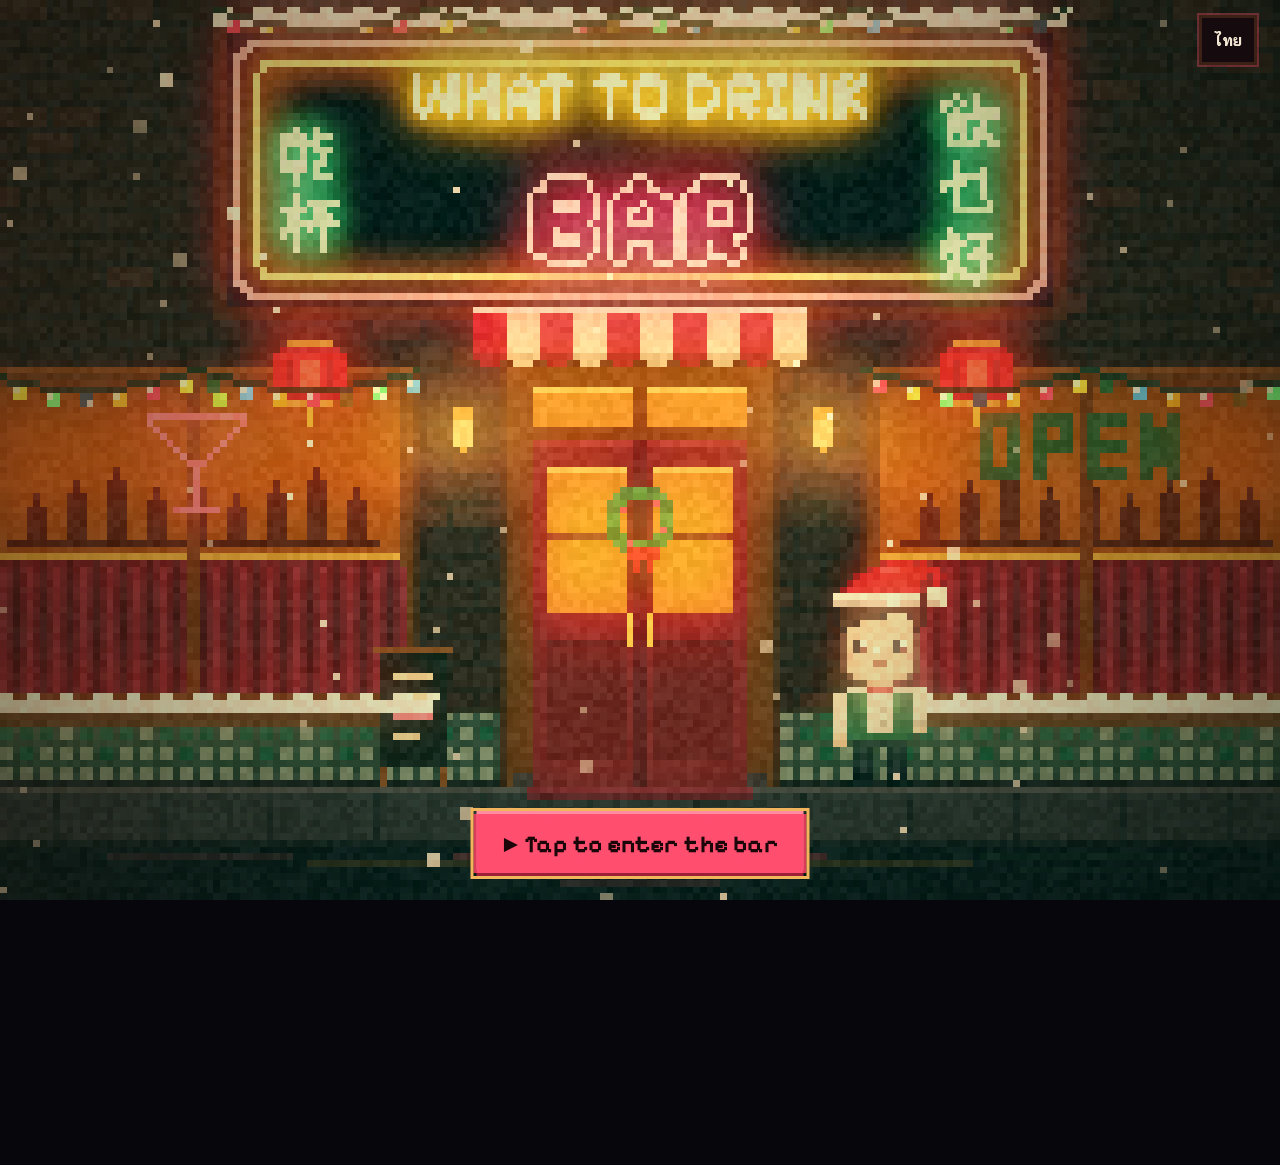
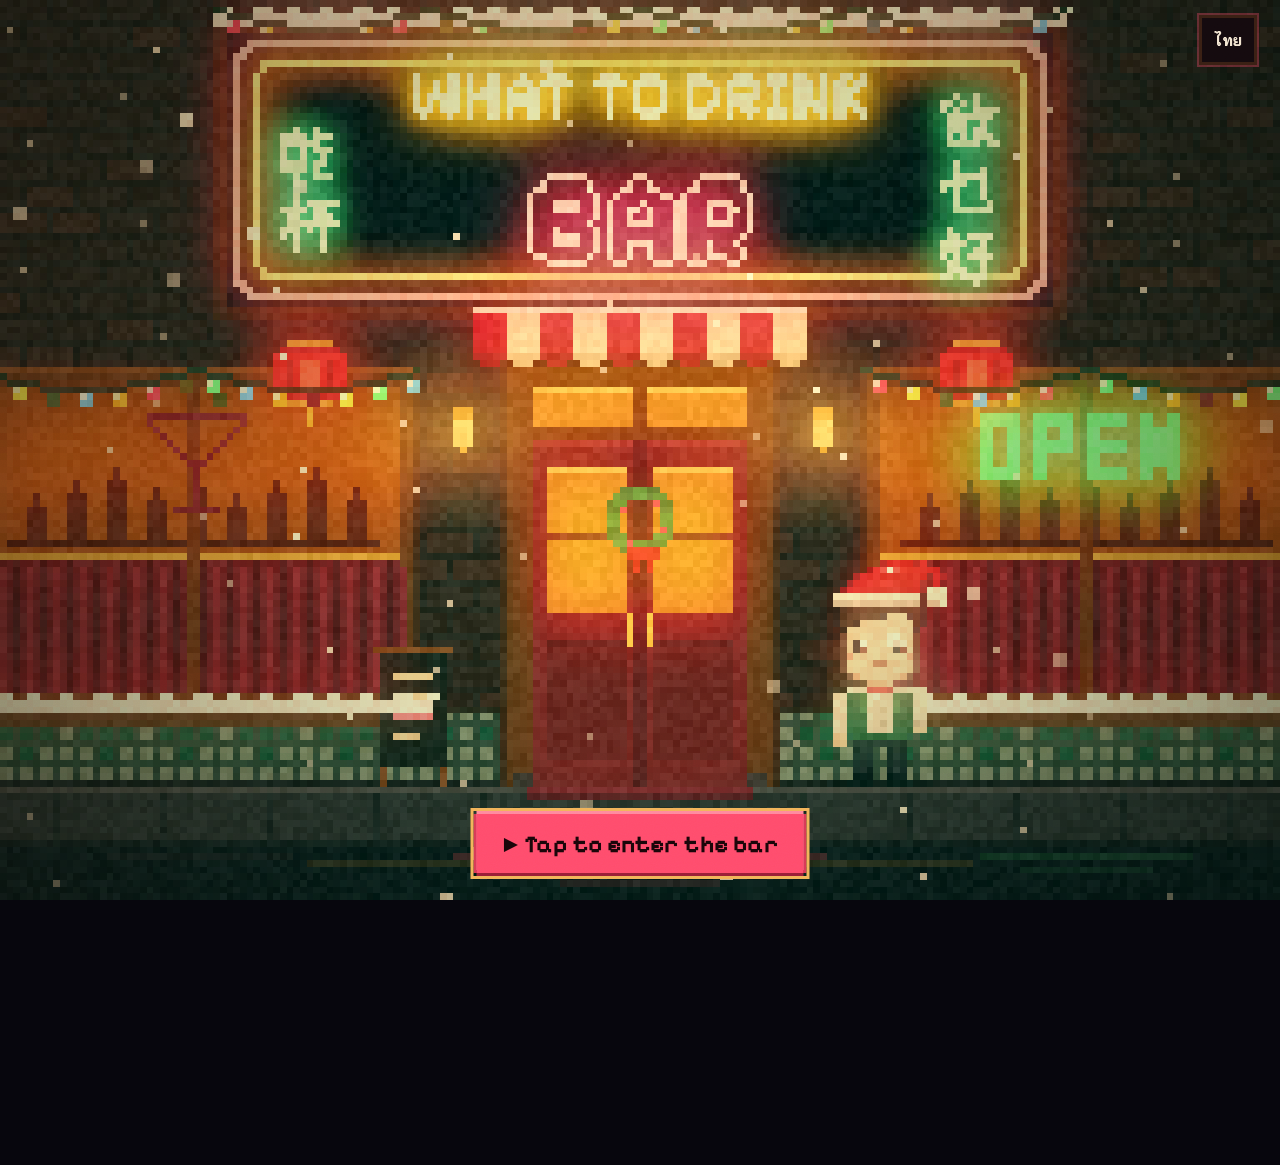
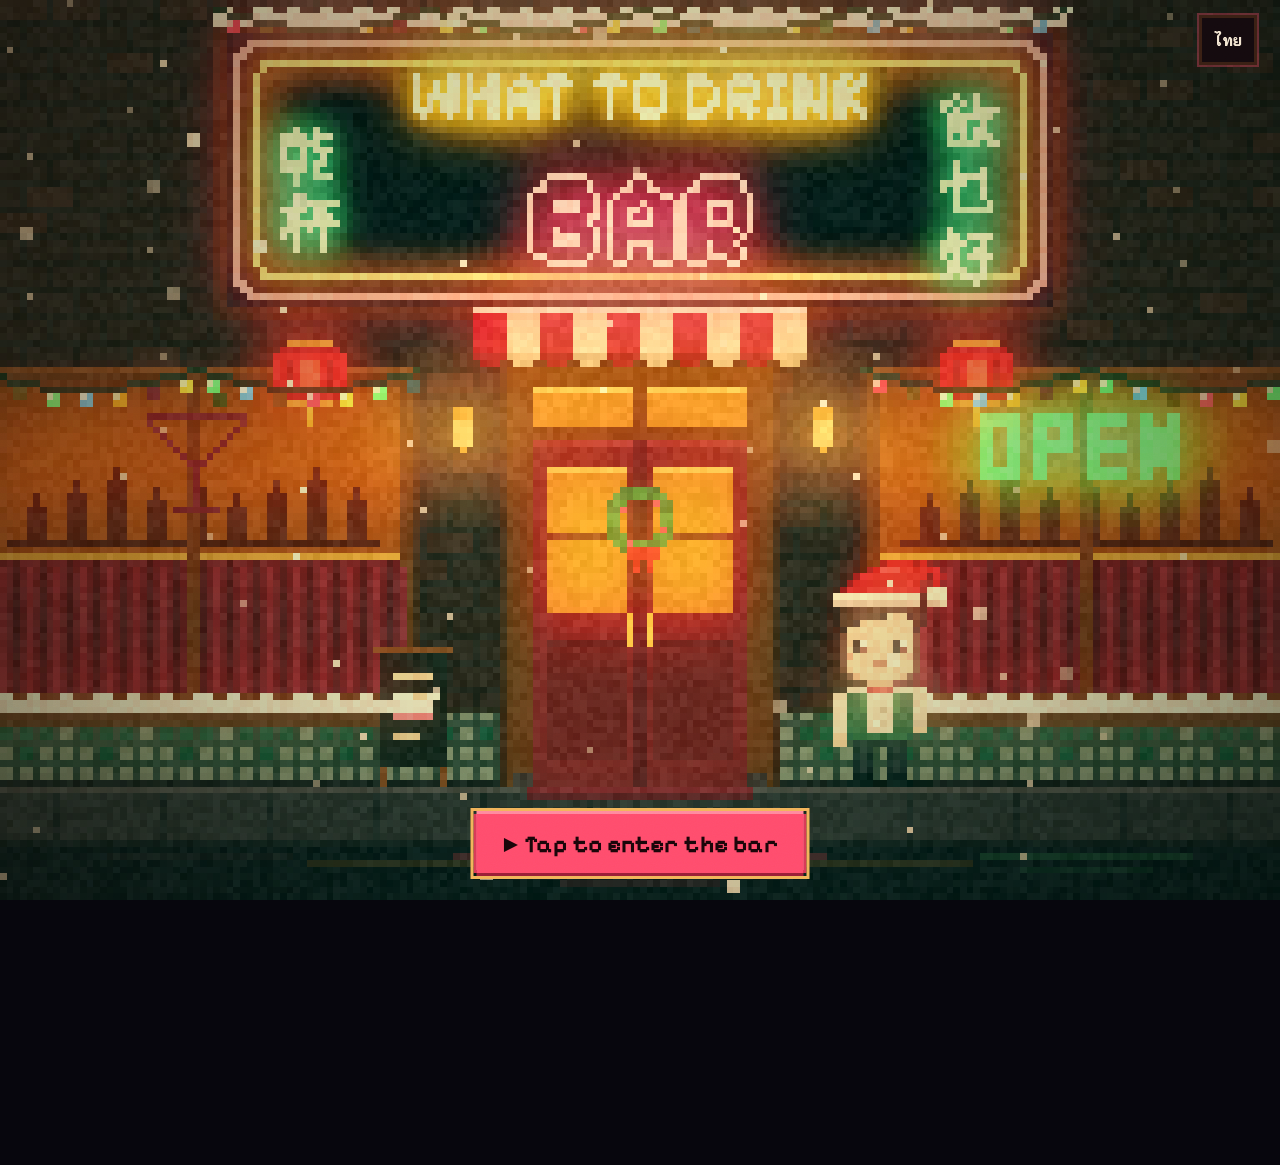
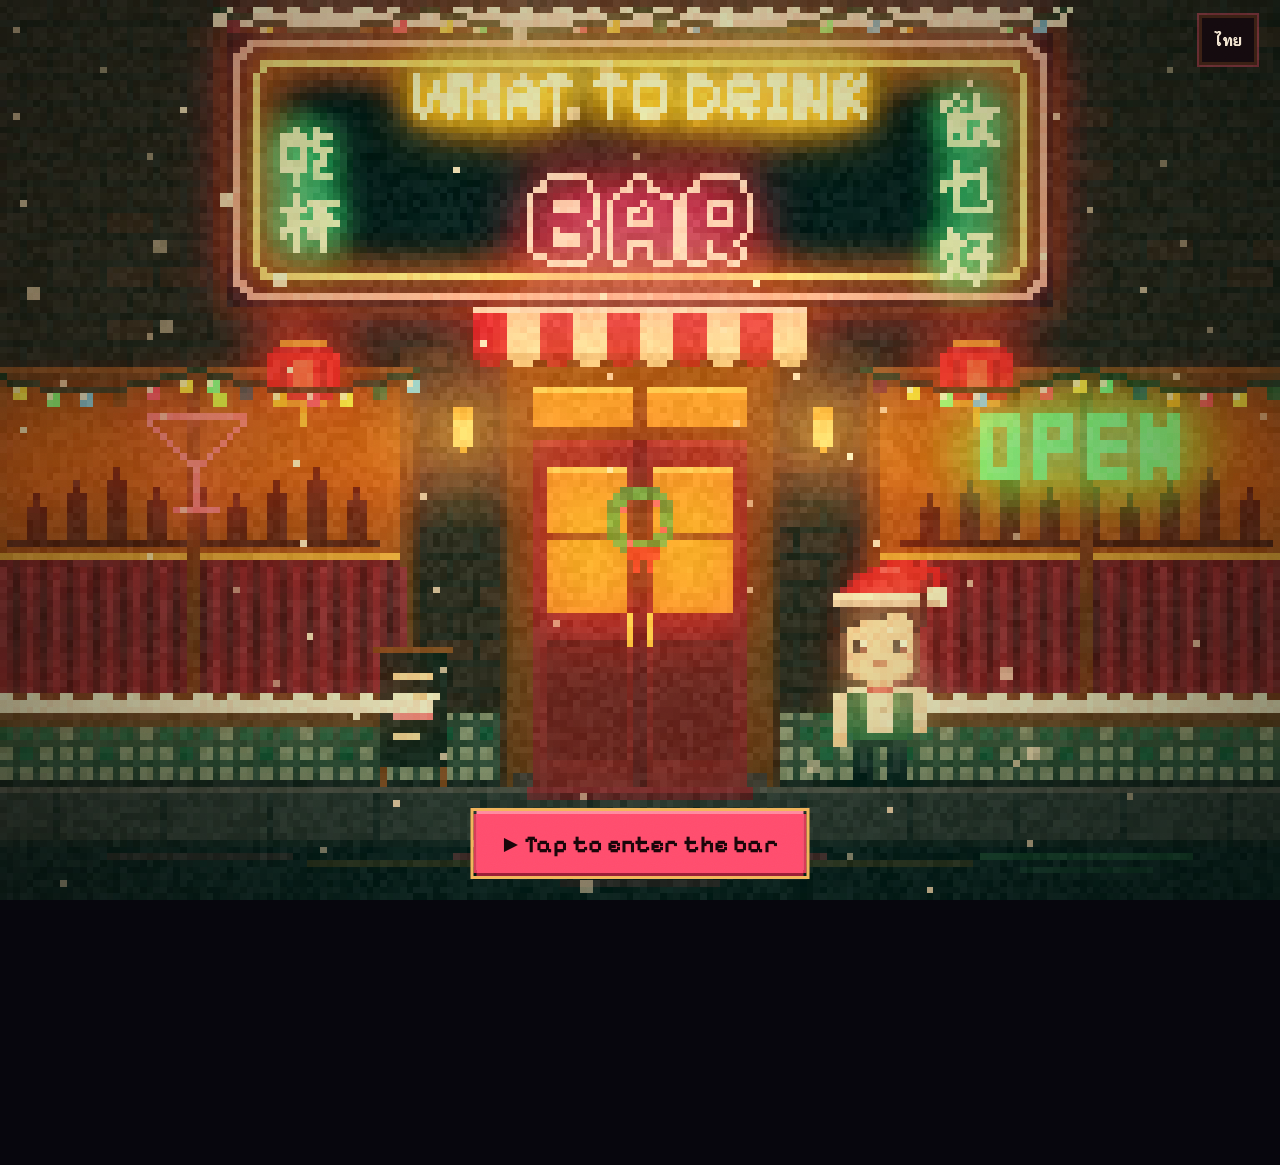
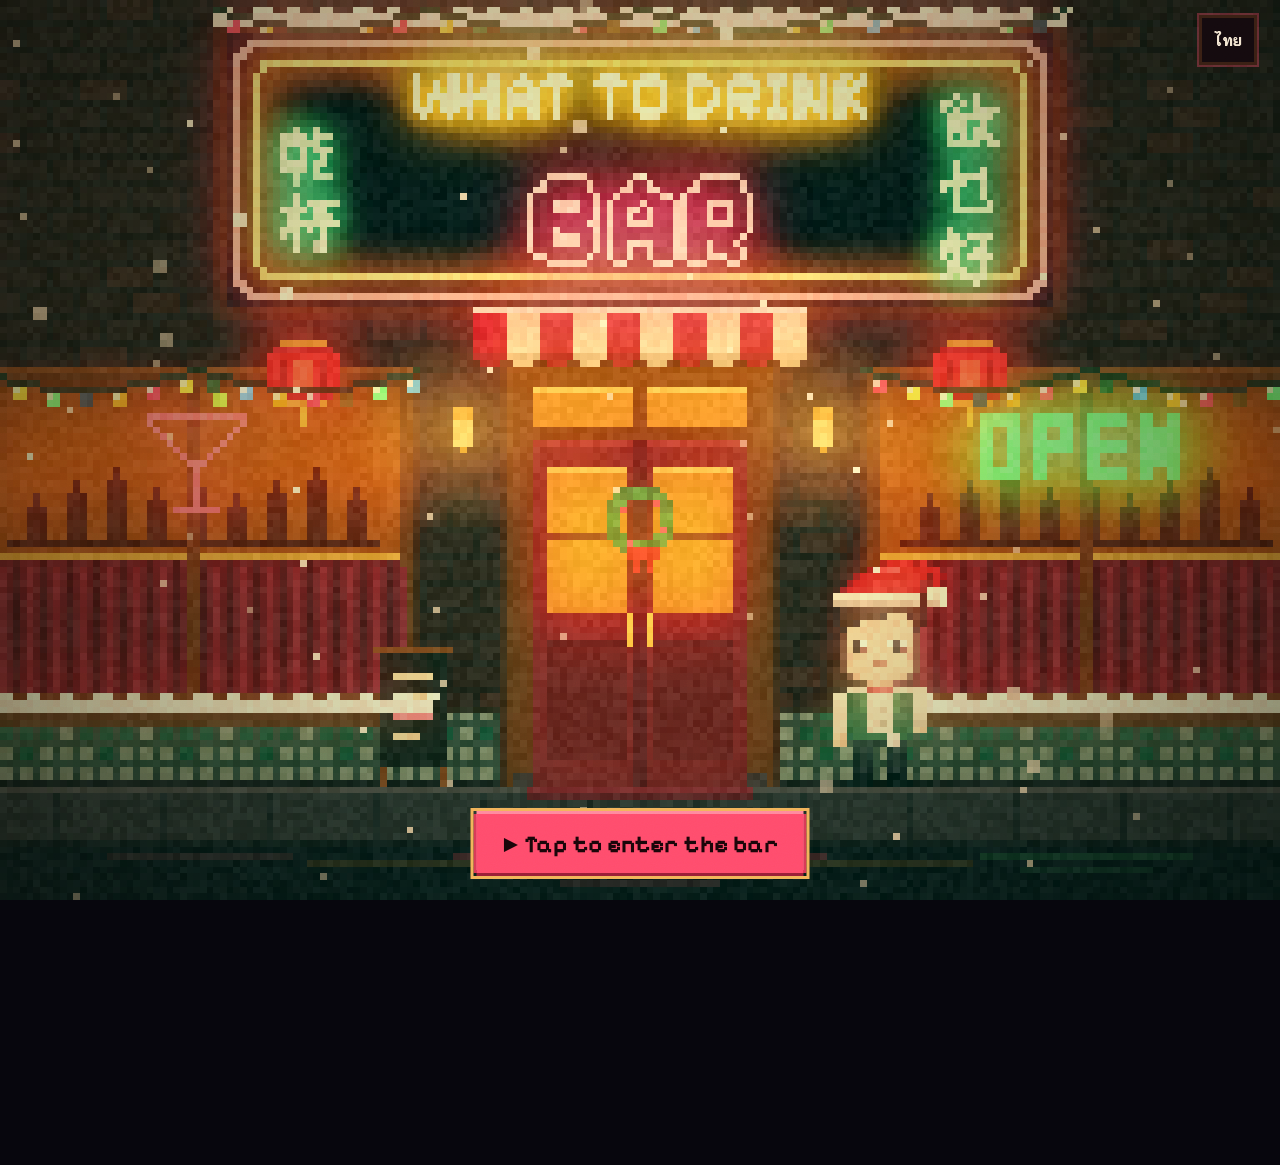
